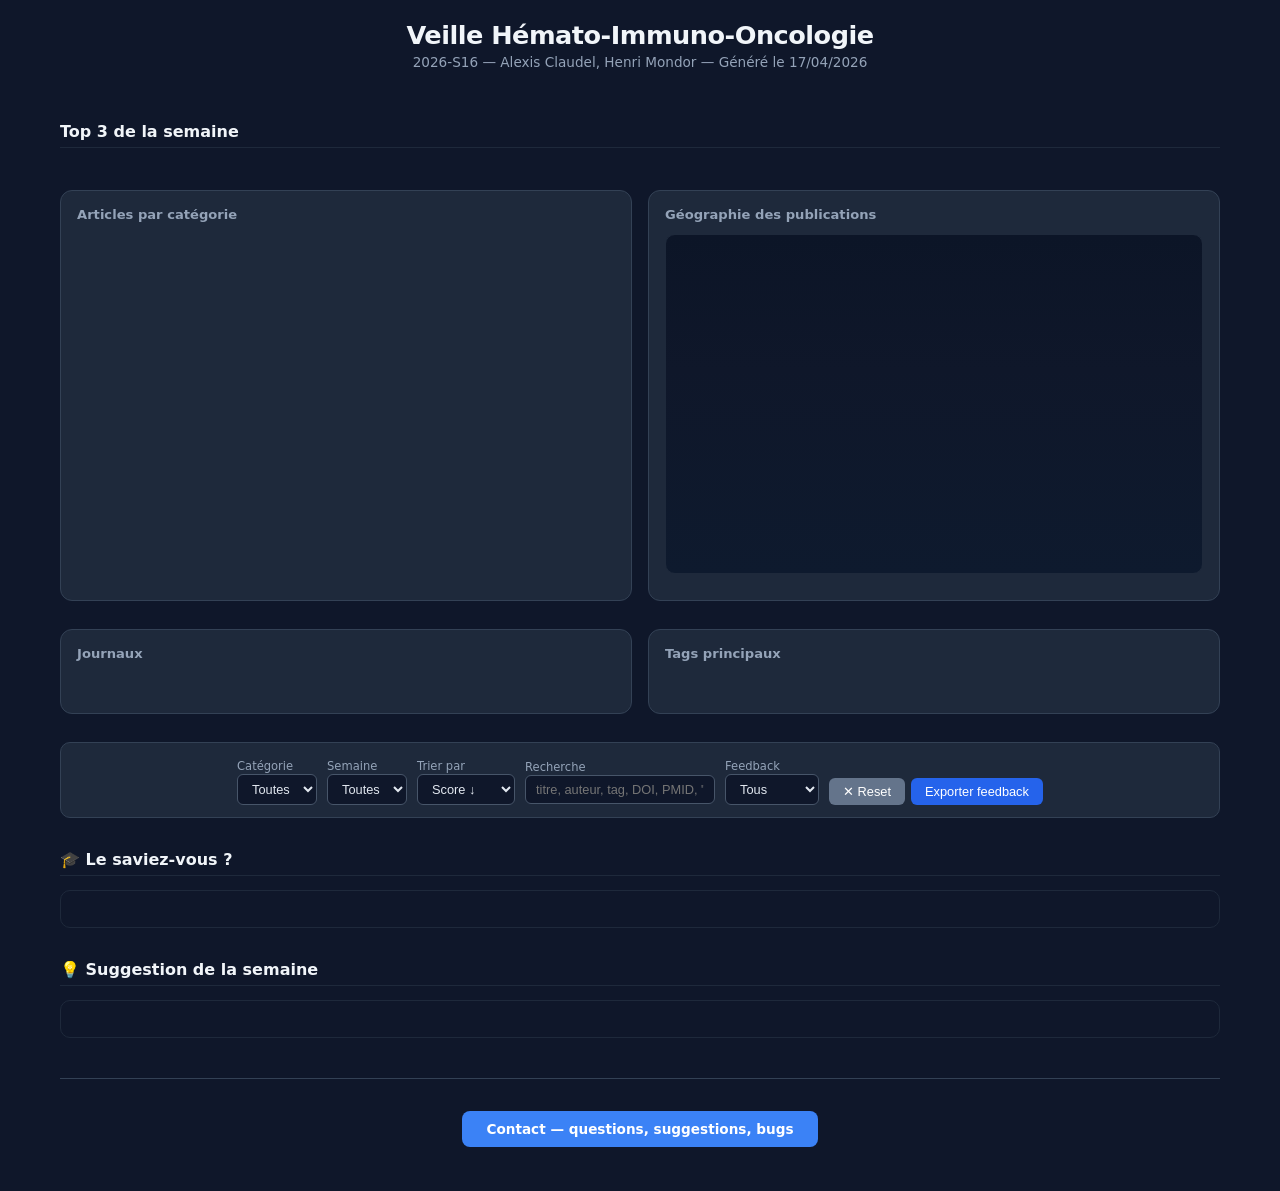
==== index.html @ fe9d9cc9 "fix: regenerate dashboard with correct <style> tags Co-Authored-By: Claude Opus 4.6 <noreply@anthrop" ====
<!DOCTYPE html>
<html lang="fr">
<head>
<meta charset="UTF-8">
<meta name="viewport" content="width=device-width, initial-scale=1.0">
<title>Dashboard Veille Hémato — 2026-S16</title>
<style>
  * { margin: 0; padding: 0; box-sizing: border-box; }
  body { background: #0f172a; color: #e2e8f0; font-family: 'Segoe UI', system-ui, -apple-system, sans-serif; padding: 20px; max-width: 1200px; margin: 0 auto; }

  .header { text-align: center; margin-bottom: 28px; }
  .header h1 { font-size: 1.6rem; color: #f1f5f9; margin-bottom: 4px; letter-spacing: -0.02em; }
  .header .sub { color: #94a3b8; font-size: 0.85rem; }

  /* KPI bar */
  .kpi-bar { display: flex; gap: 12px; justify-content: center; flex-wrap: wrap; margin-bottom: 24px; }
  .kpi { background: #1e293b; border: 1px solid #334155; border-radius: 10px; padding: 14px 20px; text-align: center; min-width: 110px; transition: transform 0.15s; }
  .kpi:hover { transform: translateY(-2px); }
  .kpi .val { font-size: 1.7rem; font-weight: 800; color: #38bdf8; }
  .kpi .label { font-size: 0.7rem; color: #94a3b8; margin-top: 2px; }

  /* Sections */
  .section { margin-bottom: 28px; }
  .section-title { font-size: 1rem; font-weight: 700; color: #f1f5f9; margin-bottom: 14px; padding-bottom: 6px; border-bottom: 1px solid #1e293b; }

  /* Top 3 podium — subgrid for cross-card row alignment */
  .top3 {
    display: grid;
    grid-template-columns: repeat(3, 1fr);
    grid-template-rows: auto repeat(4, auto);
    gap: 0 12px;
    margin-bottom: 28px;
  }
  @media (max-width: 900px) { .top3 { grid-template-columns: 1fr; grid-template-rows: auto; } }
  .top-card {
    display: grid;
    grid-row: 2 / span 4;
    grid-template-rows: subgrid;
    row-gap: 0;
    background: linear-gradient(135deg, #1e293b, #0f172a); border: 1px solid #334155; border-radius: 12px;
    padding: 16px; position: relative; overflow: hidden; transition: border-color 0.2s;
  }
  .top-card:hover { border-color: #475569; }
  .top-card .rank {
    position: absolute; top: -4px; right: 12px; font-size: 2.2rem; font-weight: 900; opacity: 0.15;
  }
  .top-card .rank-1 { color: #fbbf24; opacity: 0.3; }
  .top-card .rank-2 { color: #94a3b8; opacity: 0.25; }
  .top-card .rank-3 { color: #b45309; opacity: 0.2; }
  .top-card .tc-title { font-size: 0.85rem; font-weight: 700; color: #93c5fd; line-height: 1.3; align-self: start; }
  .top-card .tc-title a { color: inherit; text-decoration: none; }
  .top-card .tc-title a:hover { text-decoration: underline; color: #60a5fa; }
  .top-card .tc-meta { font-size: 0.72rem; color: #94a3b8; display: flex; align-items: baseline; gap: 6px; align-self: start; padding-top: 6px; }
  .top-card .tc-meta .journal { color: #a78bfa; font-style: italic; }
  .top-card .tc-tags { font-size: 0.65rem; color: #64748b; font-style: italic; align-self: start; padding-top: 4px; }
  .top-card .tc-badges { display: flex; gap: 6px; align-self: start; padding-top: 8px; }

  /* Charts row */
  .charts-row { display: grid; grid-template-columns: 1fr 1fr; gap: 16px; margin-bottom: 28px; }
  @media (max-width: 768px) { .charts-row { grid-template-columns: 1fr; } }
  .chart-box {
    background: #1e293b; border: 1px solid #334155; border-radius: 12px; padding: 16px;
  }
  .chart-box h3 { font-size: 0.82rem; color: #94a3b8; margin-bottom: 12px; font-weight: 600; }
  .bar-chart { display: flex; flex-direction: column; gap: 6px; }
  .bar-row { display: flex; align-items: center; gap: 8px; }
  .bar-label { font-size: 0.7rem; color: #cbd5e1; min-width: 130px; text-align: right; white-space: nowrap; overflow: hidden; text-overflow: ellipsis; }
  .bar-track { flex: 1; height: 22px; background: #0f172a; border-radius: 4px; position: relative; overflow: hidden; }
  .bar-fill { height: 100%; border-radius: 4px; transition: width 0.6s ease; display: flex; align-items: center; padding-left: 8px; }
  .bar-val { font-size: 0.68rem; font-weight: 700; color: white; text-shadow: 0 1px 2px rgba(0,0,0,0.5); }

  /* Bubble chart (Score vs IF) */
  .bubble-chart { position: relative; height: 220px; background: #0f172a; border-radius: 8px; overflow: hidden; }
  .bubble {
    position: absolute; border-radius: 50%; cursor: pointer; transition: transform 0.2s, opacity 0.2s;
    display: flex; align-items: center; justify-content: center;
  }
  .bubble:hover { transform: scale(1.3); z-index: 10; }
  .bubble .bubble-tip {
    display: none; position: absolute; bottom: calc(100% + 8px); left: 50%; transform: translateX(-50%);
    background: #1e293b; border: 1px solid #475569; border-radius: 6px; padding: 6px 10px;
    font-size: 0.68rem; white-space: nowrap; color: #e2e8f0; z-index: 20; pointer-events: none;
  }
  .bubble:hover .bubble-tip { display: block; }
  .axis-label { position: absolute; font-size: 0.6rem; color: #475569; }
  .axis-x { bottom: 2px; left: 50%; transform: translateX(-50%); }
  .axis-y { top: 50%; left: 4px; transform: translateY(-50%) rotate(-90deg); transform-origin: left center; }

  /* Tag cloud (word cloud style) */
  .tag-cloud { display: flex; flex-wrap: wrap; gap: 4px 10px; justify-content: center; align-items: center; padding: 12px 8px; line-height: 1.6; }
  .tag-word {
    cursor: pointer; transition: all 0.2s; font-weight: 600; opacity: 0.9;
    display: inline-block; padding: 2px 4px;
  }
  .tag-word:hover { opacity: 1; transform: scale(1.1); text-decoration: underline; text-underline-offset: 3px; }

  /* Controls */
  .controls { display: flex; gap: 10px; align-items: center; flex-wrap: wrap; margin-bottom: 16px; justify-content: center;
    background: #1e293b; border: 1px solid #334155; border-radius: 10px; padding: 12px 16px; }
  .controls select, .controls input { background: #0f172a; color: #e2e8f0; border: 1px solid #475569; border-radius: 6px; padding: 6px 10px; font-size: 0.8rem; }
  .controls select:focus, .controls input:focus { outline: none; border-color: #38bdf8; }
  .controls label { font-size: 0.72rem; color: #94a3b8; }
  .btn-export { background: #2563eb; color: white; border: none; border-radius: 6px; padding: 6px 14px; font-size: 0.8rem; cursor: pointer; transition: background 0.2s; }
  .pag-btn { background: #1e293b; color: #94a3b8; border: 1px solid #334155; border-radius: 6px; padding: 6px 12px; font-size: 0.8rem; cursor: pointer; transition: all 0.15s; }
  .pag-btn:hover:not(:disabled) { background: #334155; color: #e2e8f0; }
  .pag-btn:disabled { opacity: 0.3; cursor: default; }
  .pag-active { background: #2563eb; color: white; border-color: #2563eb; font-weight: 700; }
  .btn-export:hover { background: #1d4ed8; }

  /* Article cards */
  .articles { max-width: 900px; margin: 0 auto; }
  .card {
    background: #1e293b; border: 1px solid #334155; border-radius: 10px;
    padding: 16px; margin-bottom: 12px; transition: border-color 0.2s;
  }
  .card:hover { border-color: #475569; }
  .card-header { display: flex; justify-content: space-between; align-items: flex-start; gap: 12px; }
  .card-title { flex: 1; }
  .card-title a {
    color: #93c5fd; text-decoration: none; font-weight: 700; font-size: 0.92rem; line-height: 1.3;
    transition: color 0.2s;
  }
  .card-title a:hover { color: #60a5fa; text-decoration: underline; }
  .card-meta { font-size: 0.75rem; color: #94a3b8; margin-top: 4px; }
  .card-meta .journal { color: #a78bfa; font-style: italic; }
  .card-meta .if-badge { background: #422006; color: #fbbf24; padding: 1px 6px; border-radius: 8px; font-size: 0.65rem; font-weight: 700; }
  .card-meta .score-badge { background: #14532d; color: #4ade80; padding: 1px 6px; border-radius: 8px; font-size: 0.65rem; font-weight: 700; }
  .card-badges { display: flex; gap: 6px; flex-wrap: wrap; margin-top: 6px; }
  .badge { padding: 2px 8px; border-radius: 8px; font-size: 0.65rem; font-weight: 600; }
  .badge-cat { background: #1e1b4b; color: #c4b5fd; }
  .badge-tag { background: #172554; color: #93c5fd; }
  .badge-preprint { background: #713f12; color: #fcd34d; }
  .badge-fr { background: #14532d; color: #86efac; }

  /* Collapsible resume */
  .card-resume-toggle {
    font-size: 0.72rem; color: #64748b; cursor: pointer; margin-top: 8px;
    user-select: none; transition: color 0.2s;
  }
  .card-resume-toggle:hover { color: #94a3b8; }
  .card-resume {
    font-size: 0.82rem; color: #cbd5e1; line-height: 1.5; margin-top: 8px;
    max-height: 0; overflow: hidden; transition: max-height 0.3s ease;
  }
  .card-resume.open { max-height: 500px; }
  .card-critique {
    font-size: 0.78rem; color: #a78bfa; line-height: 1.4; margin-top: 6px;
    padding: 8px 12px; background: #1a1040; border-left: 3px solid #7c3aed;
    border-radius: 0 6px 6px 0; max-height: 0; overflow: hidden; transition: max-height 0.3s ease;
  }
  .card-critique.open { max-height: 500px; }

  /* Score detail bars */
  .score-detail { display: flex; gap: 3px; align-items: center; margin-top: 6px; }
  .sd-item { display: flex; align-items: center; gap: 2px; }
  .sd-label { font-size: 0.55rem; color: #64748b; min-width: 18px; text-align: right; }
  .sd-track { width: 40px; height: 5px; background: #0f172a; border-radius: 2px; overflow: hidden; }
  .sd-fill { height: 100%; border-radius: 2px; transition: width 0.4s; }

  /* Key author highlight */
  /* key-author styles removed */

  /* Hide feedback on public version */
  body.public-mode .feedback,
  body.public-mode .fb-filter-group,
  body.public-mode .btn-export-fb { display: none !important; }

  /* Feedback buttons */
  .feedback { display: flex; gap: 6px; margin-top: 10px; }
  .fb-btn {
    border: 1px solid #475569; background: transparent; color: #94a3b8; border-radius: 6px;
    padding: 4px 12px; font-size: 0.72rem; cursor: pointer; transition: all 0.2s;
  }
  .fb-btn:hover { border-color: #64748b; color: #e2e8f0; }
  .fb-btn.active-utile { background: #14532d; border-color: #22c55e; color: #86efac; }
  .fb-btn.active-bof { background: #422006; border-color: #f59e0b; color: #fcd34d; }
  .fb-btn.active-ignore { background: #450a0a; border-color: #ef4444; color: #fca5a5; }
  .fb-btn.related-btn { background: #172554; border-color: #1e40af; color: #93c5fd; text-decoration: none; }
  .fb-btn.related-btn:hover { background: #1e3a5f; border-color: #3b82f6; color: #bfdbfe; }

  .ka-alert { background: linear-gradient(90deg, #1a0e2e 0%, #172554 100%); border: 1px solid #7c3aed; border-radius: 10px; padding: 12px 18px; margin-bottom: 16px; }
  .ka-alert-title { font-size: 0.8rem; font-weight: 700; color: #a78bfa; margin-bottom: 6px; }
  .ka-alert-item { font-size: 0.78rem; color: #e2e8f0; padding: 3px 0; line-height: 1.5; }
  .ka-alert-item a { color: #93c5fd; text-decoration: none; }
  .ka-alert-item a:hover { text-decoration: underline; }

  .signal-pill { font-size: 0.78rem; padding: 5px 12px; border-radius: 8px; background: #0f172a; border: 1px solid #334155; color: #cbd5e1; display: inline-flex; align-items: center; gap: 4px; }
  .signal-pill b { color: #f1f5f9; }

  /* Conferences */
  .conf-card {
    background: #1e293b; border: 1px solid #334155; border-radius: 10px; padding: 14px 18px;
    min-width: 200px; flex: 1 1 calc(25% - 10px); transition: border-color 0.2s;
  }
  .conf-card:hover { border-color: #475569; }
  .conf-card .conf-name { font-size: 0.85rem; font-weight: 700; color: #f1f5f9; }
  .conf-card .conf-name a { color: inherit; text-decoration: none; }
  .conf-card .conf-name a:hover { text-decoration: underline; color: #93c5fd; }
  .conf-card .conf-detail { font-size: 0.7rem; color: #94a3b8; margin-top: 4px; }
  .conf-card .conf-deadline { font-size: 0.7rem; font-weight: 600; padding: 2px 8px; border-radius: 6px; display: inline-block; white-space: nowrap; align-self: center; justify-self: end; }
  .conf-deadline-past { background: #450a0a; color: #fca5a5; }
  .conf-deadline-soon { background: #422006; color: #fcd34d; }
  .conf-deadline-ok { background: #14532d; color: #86efac; }
  .conf-deadline-unknown { background: #1e293b; color: #64748b; border: 1px solid #334155; }
  .conf-card { display: grid; grid-template-columns: 1fr auto; align-items: center; gap: 4px 12px; }
  .conf-card .conf-info { grid-column: 1; }
  .conf-card .conf-deadline { grid-column: 2; grid-row: 1 / 3; }

  /* Hors champ cards */
  .hc-grid { display: grid; grid-template-columns: repeat(3, 1fr); grid-template-rows: repeat(6, auto); gap: 0 12px; }
  .hc-card {
    background: linear-gradient(135deg, #1a1a2e 0%, #16213e 100%); border: 1px solid #2d4059;
    border-left: 3px solid #e94560; border-radius: 10px; padding: 14px 16px; transition: border-color 0.2s;
    display: grid; grid-row: 1 / span 6; grid-template-rows: subgrid; row-gap: 6px;
  }
  .hc-card:hover { border-color: #e94560; }
  .hc-card .hc-field { font-size: 0.6rem; color: #e94560; font-weight: 700; text-transform: uppercase; letter-spacing: 0.08em; margin-bottom: 4px; }
  .hc-card .hc-title { font-size: 0.85rem; font-weight: 700; color: #93c5fd; line-height: 1.3; margin-bottom: 6px; }
  .hc-card .hc-title a { color: inherit; text-decoration: none; }
  .hc-card .hc-title a:hover { text-decoration: underline; color: #60a5fa; }
  .hc-card .hc-meta { font-size: 0.72rem; color: #94a3b8; margin-bottom: 8px; }
  .hc-card .hc-meta .journal { color: #a78bfa; font-style: italic; }
  .hc-card .hc-bridge { font-size: 0.78rem; color: #5eead4; line-height: 1.4; padding: 8px 10px; background: rgba(94,234,212,0.08); border-radius: 6px; }
  .hc-card .hc-ref-hm { font-size: 0.78rem; color: #f59e0b; line-height: 1.4; padding: 8px 10px; background: rgba(245,158,11,0.08); border-radius: 6px; min-height: 0; }
  .hc-card .hc-ref-hm:empty { padding: 0; background: none; }
  .hc-card > .feedback { align-self: end; padding-top: 8px; display: flex; gap: 6px; justify-content: flex-end; }

  /* Directions de recherche */
  .dir-grid { display: grid; grid-template-columns: repeat(3, 1fr); gap: 12px; align-items: stretch; }
  .dir-card {
    background: linear-gradient(135deg, #0c1222 0%, #1a0e2e 100%); border: 1px solid #3b1f7a;
    border-radius: 10px; padding: 16px; transition: border-color 0.2s;
    display: flex; flex-direction: column; gap: 6px;
  }
  .dir-card:hover { border-color: #7c3aed; }
  .dir-card .dir-label { font-size: 0.6rem; color: #a78bfa; font-weight: 700; text-transform: uppercase; letter-spacing: 0.08em; }
  .dir-card .dir-title { font-size: 0.9rem; font-weight: 700; color: #e2e8f0; line-height: 1.3; }
  .dir-card .dir-body { font-size: 0.78rem; color: #cbd5e1; line-height: 1.5; }
  .dir-card .dir-refs { font-size: 0.68rem; color: #64748b; font-style: italic; }
  .dir-card > .feedback { padding-top: 8px; }

  /* Essais cliniques */
  .trials-table { width: 100%; border-collapse: collapse; font-size: 0.78rem; }
  .trials-table th { background: #1e293b; color: #93c5fd; padding: 8px 6px; text-align: left; font-size: 0.7rem; text-transform: uppercase; letter-spacing: 0.05em; border-bottom: 2px solid #334155; }
  .trials-table td { padding: 7px 6px; border-bottom: 1px solid #1e293b; color: #cbd5e1; vertical-align: top; }
  .trials-table tr:hover { background: #1e293b; }
  .trials-table .trial-title { font-weight: 600; color: #e2e8f0; max-width: 320px; }
  .trials-table .trial-title .trial-resume { font-weight: 400; font-size: 0.72rem; color: #94a3b8; margin-top: 3px; line-height: 1.4; max-height: 2.8em; overflow: hidden; transition: max-height 0.3s ease; }
  .trials-table .ctdna-badge { background: #065f46; color: #6ee7b7; font-size: 0.65rem; padding: 2px 6px; border-radius: 4px; font-weight: 600; }
  .trials-table .fr-badge { background: #1e3a5f; color: #93c5fd; font-size: 0.65rem; padding: 2px 6px; border-radius: 4px; }
  .trials-filter-btn { font-size: 0.72rem; padding: 3px 10px; border-radius: 6px; border: 1px solid #334155; background: #0f172a; color: #94a3b8; cursor: pointer; transition: all 0.15s; }
  .trials-filter-btn:hover, .trials-filter-btn.active { background: #1e3a5f; color: #93c5fd; border-color: #3b82f6; }

  .count-bar { text-align: center; font-size: 0.75rem; color: #64748b; margin-bottom: 10px; }
  .no-results { text-align: center; color: #64748b; padding: 40px; font-style: italic; }

  /* Journal bars */
  .journal-row { display: flex; align-items: center; gap: 8px; padding: 4px 0; cursor: pointer; transition: background 0.15s; border-radius: 4px; }
  .journal-row:hover { background: #1e293b; }
  .journal-name { font-size: 0.75rem; color: #e2e8f0; width: 220px; min-width: 220px; white-space: nowrap; overflow: hidden; text-overflow: ellipsis; text-align: right; padding-right: 8px; }
  .journal-bar-wrap { flex: 1; height: 20px; background: #1e293b; border-radius: 4px; overflow: hidden; position: relative; }
  .journal-bar-fill { height: 100%; border-radius: 4px; display: flex; align-items: center; padding-left: 8px; font-size: 0.65rem; font-weight: 600; color: #fff; min-width: 22px; }
  .journal-if { font-size: 0.7rem; color: #94a3b8; width: 100px; min-width: 100px; white-space: nowrap; display: flex; align-items: center; justify-content: flex-end; font-variant-numeric: tabular-nums; }
  .journal-if .if-int { display: inline-block; width: 26px; text-align: right; color: #e2e8f0; font-weight: 700; font-variant-numeric: tabular-nums; }
  .journal-if .if-dot { display: inline-block; width: 5px; text-align: center; color: #e2e8f0; font-weight: 700; }
  .journal-if .if-dec { display: inline-block; width: 10px; text-align: left; color: #e2e8f0; font-weight: 700; font-variant-numeric: tabular-nums; }
  .journal-if .if-label { display: inline-block; width: 18px; text-align: right; margin-left: 4px; color: #94a3b8; font-weight: 400; }

  /* Geo map */
  .geo-map { position: relative; width: 100%; height: 340px; background: linear-gradient(180deg, #0c1527 0%, #0f172a 40%, #0e1a2e 100%); border-radius: 10px; overflow: hidden; border: 1px solid #1e293b; }
  .geo-dot {
    position: absolute; border-radius: 50%; cursor: pointer; transition: transform 0.25s ease, box-shadow 0.25s;
    display: flex; align-items: center; justify-content: center;
    border: 1.5px solid rgba(255,255,255,0.15);
  }
  .geo-dot:hover { transform: scale(1.15); z-index: 10; border-color: rgba(255,255,255,0.5); }
  .geo-dot .geo-tip {
    display: none; position: absolute; bottom: calc(100% + 8px); left: 50%; transform: translateX(-50%);
    background: #1e293b; border: 1px solid #475569; border-radius: 8px; padding: 6px 12px;
    font-size: 0.7rem; white-space: nowrap; color: #e2e8f0; z-index: 20; pointer-events: none;
    box-shadow: 0 4px 12px rgba(0,0,0,0.4);
  }
  .geo-dot:hover .geo-tip { display: block; }
  .geo-legend { display: flex; flex-wrap: wrap; gap: 6px; margin-top: 10px; justify-content: center; }
  .geo-legend-item { font-size: 0.68rem; color: #94a3b8; display: flex; align-items: center; gap: 4px; background: #1e293b; padding: 3px 10px; border-radius: 10px; cursor: pointer; transition: background 0.15s; }
  .geo-legend-item:hover { background: #334155; }
  .geo-legend-dot { width: 9px; height: 9px; border-radius: 50%; }

  /* === Responsive === */
  @media (max-width: 1024px) {
    body { padding: 12px; }
    .charts-row { grid-template-columns: 1fr; }
    .top3 { grid-template-columns: 1fr 1fr; }
    .hc-grid { grid-template-columns: 1fr; grid-template-rows: auto; gap: 12px; }
    .hc-card { grid-row: auto; grid-template-rows: auto; display: flex; flex-direction: column; }
    .dir-grid { grid-template-columns: 1fr; }
    .dir-card { flex: none; }
  }
  @media (max-width: 768px) {
    body { padding: 8px; max-width: 100%; }
    .header h1 { font-size: 1.2rem; }
    .kpi-bar { gap: 8px; }
    .kpi { padding: 10px 14px; min-width: 70px; }
    .kpi .val { font-size: 1.3rem; }
    .top3 { grid-template-columns: 1fr; }
    .charts-row { grid-template-columns: 1fr; gap: 10px; }
    .geo-map { height: 220px; }
    .controls { flex-direction: column; align-items: stretch; gap: 8px; padding: 10px; }
    .controls select, .controls input { width: 100%; }
    .journal-name { width: 120px; min-width: 120px; font-size: 0.65rem; }
    .card { padding: 12px; }
    .card-title a { font-size: 0.82rem; }
    .card-meta { font-size: 0.68rem; }
    .conf-card { flex: 1 1 100%; }
    .trials-table { font-size: 0.68rem; display: block; overflow-x: auto; }
    .ka-alert { padding: 10px 12px; }
    .ka-alert-item { flex-direction: column; gap: 4px; }
    .ka-alert-item span:last-child { display: none; }
    .bar-label { min-width: 80px; font-size: 0.6rem; }
  }
  @media (max-width: 480px) {
    .header h1 { font-size: 1rem; }
    .kpi { padding: 8px 10px; min-width: 60px; }
    .kpi .val { font-size: 1.1rem; }
    .kpi .label { font-size: 0.6rem; }
    .geo-map { height: 180px; }
    .geo-dot { border-width: 1px !important; }
    .geo-dot .geo-tip { font-size: 0.6rem; }
    .geo-legend { gap: 4px; }
    .geo-legend-item { font-size: 0.6rem; padding: 2px 6px; }
    .controls { padding: 8px; }
    .tag-cloud { gap: 3px 6px; }
    .tag-word { font-size: 85% !important; }
    .pag-btn { padding: 4px 8px; font-size: 0.7rem; }
    .feedback { flex-wrap: wrap; }
    .fb-btn { font-size: 0.65rem; padding: 3px 8px; }
    .journal-name { width: 90px; min-width: 90px; }
  }

</style>
</head>
<body>

<div class="header">
  <h1>Veille Hémato-Immuno-Oncologie</h1>
  <div class="sub">2026-S16 — Alexis Claudel, Henri Mondor — Généré le 17/04/2026</div>
</div>

<div id="deadlineBanner" style="display:none;background:#92400e;border:1px solid #f59e0b;border-radius:8px;padding:10px 16px;margin-bottom:12px;color:#fde68a;font-size:0.85rem;"></div>

<div id="kaAlert" style="display:none;"></div>

<div class="kpi-bar" id="kpiBar"></div>

<!-- Top 3 -->
<div class="section">
  <div class="section-title">Top 3 de la semaine</div>
  <div class="top3" id="top3"></div>
</div>

<!-- Charts -->
<div class="charts-row">
  <div class="chart-box">
    <h3>Articles par catégorie</h3>
    <div class="bar-chart" id="chartCat"></div>
  </div>
  <div class="chart-box">
    <h3>Géographie des publications</h3>
    <div class="geo-map" id="geoMap"></div>
    <div class="geo-legend" id="geoLegend"></div>
  </div>
</div>

<div class="charts-row">
  <div class="chart-box">
    <h3>Journaux</h3>
    <div id="journalList"></div>
  </div>
  <div class="chart-box">
    <h3>Tags principaux</h3>
    <div class="tag-cloud" id="tagCloud"></div>
  </div>
</div>

<!-- Tendances -->
<div class="section" id="trendsSection" style="display:none;">
  <div class="section-title">Tendances &amp; Signaux</div>
  <div id="trendSignals" style="margin-bottom:14px;"></div>
  <div class="charts-row">
    <div class="chart-box">
      <h3>Volume &amp; catégories par semaine</h3>
      <div id="trendStacked"></div>
    </div>
    <div class="chart-box">
      <h3>Score moyen par semaine</h3>
      <div class="bar-chart" id="trendScores"></div>
    </div>
  </div>
</div>

<!-- Conférences -->
<div class="section" id="confSection" style="display:none;">
  <div class="section-title">Conférences à venir</div>
  <div style="display:flex;gap:10px;flex-wrap:wrap;width:100%;" id="confList"></div>
</div>

<!-- Essais cliniques -->
<div class="section" id="trialsSection" style="display:none;">
  <div class="section-title">Essais cliniques — Lymphomes</div>
  <div style="margin-bottom:8px;display:flex;gap:8px;flex-wrap:wrap;" id="trialsFilters"></div>
  <div id="trialsSummary" style="font-size:13px;color:#666;margin-bottom:10px;"></div>
  <table class="trials-table" id="trialsTable">
    <thead>
      <tr>
        <th>NCT</th><th>Étude</th><th>Phase</th><th>Sous-type</th><th>Titre</th>
        <th>Sponsor</th><th>N</th><th>Dates</th><th>France</th><th>LYSA</th><th>ctDNA</th>
      </tr>
    </thead>
    <tbody id="trialsBody"></tbody>
  </table>
</div>

<!-- Hors champ -->
<div class="section" id="hcSection" style="display:none;">
  <div class="section-title">Inspirations hors champ</div>
  <div class="hc-grid" id="hcList"></div>
</div>

<!-- Directions de recherche -->
<div class="section" id="dirSection" style="display:none;">
  <div class="section-title">Pistes de recherche</div>
  <div class="dir-grid" id="dirList"></div>
</div>

<!-- Controls & filters -->
<div class="controls">
  <div>
    <label>Catégorie</label><br>
    <select id="filterCat">
      <option value="">Toutes</option>
    </select>
  </div>
  <div>
    <label>Semaine</label><br>
    <select id="filterSem">
      <option value="">Toutes</option>
    </select>
  </div>
  <div>
    <label>Trier par</label><br>
    <select id="sortBy">
      <option value="score">Score ↓</option>
      <option value="if">IF ↓</option>
      <option value="date">Date ↓</option>
      <option value="cat">Catégorie</option>
      <option value="journal">Journal</option>
    </select>
  </div>
  <div>
    <label>Recherche</label><br>
    <input type="text" id="searchBox" placeholder='titre, auteur, tag, DOI, PMID, "phrase exacte"...'>
  </div>
  <div class="fb-filter-group">
    <label>Feedback</label><br>
    <select id="filterFb">
      <option value="">Tous</option>
      <option value="utile">Utile</option>
      <option value="bof">Bof</option>
      <option value="ignore">Ignoré</option>
      <option value="none">Non noté</option>
    </select>
  </div>
  <div style="align-self: flex-end; display: flex; gap: 6px; flex-wrap: wrap;">
    <button class="btn-export" onclick="resetAllFilters()" title="Réinitialiser tous les filtres" style="background:#64748b;">✕ Reset</button>
    <button class="btn-export btn-export-fb" onclick="exportFeedback()">Exporter feedback</button>
  </div>
</div>

<div class="count-bar" id="countBar"></div>
<div class="articles" id="articlesList"></div>
<div id="pagination"></div>

<!-- Le saviez-vous ? -->
<div class="section" style="margin-top:32px;">
  <div class="section-title">🎓 Le saviez-vous ?</div>
  <div id="didYouKnow" style="background:#0f172a;border:1px solid #1e293b;border-radius:10px;padding:18px 22px;margin-top:10px;"></div>
</div>

<!-- Suggestion de la semaine -->
<div class="section" style="margin-top:32px;">
  <div class="section-title">💡 Suggestion de la semaine</div>
  <div id="weeklySuggestion" style="background:#0f172a;border:1px solid #1e293b;border-radius:10px;padding:18px 22px;margin-top:10px;"></div>
</div>

<script>
<script>
const DATA = [
  {
    "semaine": "2026-S13",
    "titre": "Phased Variant-Supported Circulating Tumor DNA as a Prognostic Biomarker After First-Line Treatment in Large B-Cell Lymphoma: Findings From the DIRECT Study",
    "auteur": "Krupka",
    "senior": "Hodson",
    "journal": "Journal of Clinical Oncology",
    "doi": "10.1200/JCO-25-01587",
    "doi_url": "https://doi.org/10.1200/JCO-25-01587",
    "categorie": "ctDNA — Lymphomes",
    "tags": "ctDNA-pronostique, MRD-lymphome, PhasED-Seq, biomarqueur-réponse",
    "resume": "Étude DIRECT : cohorte prospective multicentrique de 188 patients avec lymphome B agressif dont 152 LBCL, évaluant le ctDNA par variants phasés (PhasED-Seq) après traitement de 1ère ligne. Le profil génomique par ctDNA préthérapeutique était équivalent ou supérieur à la biopsie tissulaire dans 74,5% des cas. La fraction tumorale ctDNA pré-traitement identifiait les patients à haut risque mieux que les scores cliniques existants. La 2-year time-to-progression était de 42% vs 95% (PV-MRD détectable vs indétectable en EOT, p<0,001). Les patients atteignant une clearance ctDNA EOT avaient un taux de progression à 2 ans inférieur à 5%, redéfinissant la notion de rémission en LBCL.",
    "metadata": "OK",
    "preprint": "Publié",
    "affFR": "Non",
    "if_val": 45.3,
    "score": 9,
    "date_pub": "2026-02-10",
    "pmid": "41428995",
    "critique": "Validation prospective robuste de PhasED-Seq dans un contexte real-world multicentrique britannique, avec suivi aveugle des prélèvements. Force principale : la démonstration que le ctDNA surpasse le TEP-EOT pour la stratification pronostique, avec données génomiques complètes sur la majorité des patients. Limites : hétérogénéité des régimes de traitement first-line inclus, absence de bras interventionnel randomisé ctDNA-guidé, et sélection nécessitant un prélèvement tumoral baseline. Ces résultats positionnent le DIRECT Study comme la référence prospective pour le ctDNA-MRD en LBCL, justifiant un essai clinique adaptatif.",
    "pays": "GB",
    "citations": 3
  },
  {
    "semaine": "2026-S13",
    "titre": "Prospective Validation of Circulating Tumor DNA Measurable Residual Disease After First-Line Therapy in Large B-Cell Lymphoma",
    "auteur": "Wang",
    "senior": "Chamuleau",
    "journal": "Journal of Clinical Oncology",
    "doi": "10.1200/JCO-25-01712",
    "doi_url": "https://doi.org/10.1200/JCO-25-01712",
    "categorie": "ctDNA — Lymphomes",
    "tags": "ctDNA-pronostique, MRD-lymphome, PhasED-Seq, LBCL-traitement",
    "resume": "Étude prospective HOVON-902 avec n=134 patients LBCL évaluables traités en 1ère ligne en vie réelle (cohorte uniforme). La MRD par PhasED-Seq EOT présentait une valeur pronostique indépendante complémentaire au TEP-EOT, supérieure à l'IPI basal. SSP à 3 ans de 17% (MRD+) vs 85% (MRD-) (p<0,001). Le ctDNA-MRD identifiait les patients à haut risque au sein des sous-groupes TEP-positifs ET TEP-négatifs, permettant de stratifier 2 populations pronostiquement distinctes là où le TEP conventionnel est insuffisant. Premier essai prospectif validant rigoureusement le ctDNA-MRD dans une cohorte real-world uniformément traitée aux Pays-Bas.",
    "metadata": "OK",
    "preprint": "Publié",
    "affFR": "Non",
    "if_val": 45.3,
    "score": 9,
    "date_pub": "2026-02-10",
    "pmid": "41385760",
    "critique": "Points forts méthodologiques : design prospectif real-world, traitement uniforme permettant une comparaison interne sans biais thérapeutique majeur, et validation indépendante de l'outil PhasED-Seq dans un contexte européen distinct du groupe de développement américain. Limites : cohorte nécessitant un matériel biopsique initial disponible (biais de sélection), cutoff MRD non défini pour décision clinique prospective, et la population HOVON est principalement hollandaise (generalisabilité à d'autres ethnies à confirmer). Ces résultats devront s'intégrer dans un essai interventionnel randomisé MRD-guidé.",
    "pays": "NL",
    "citations": 2
  },
  {
    "semaine": "2026-S13",
    "titre": "ctDNA monitoring using tumor-informed copy number analysis",
    "auteur": "Zhou",
    "senior": "Rosenfeld",
    "journal": "EMBO Molecular Medicine",
    "doi": "10.1038/s44321-026-00399-4",
    "doi_url": "https://doi.org/10.1038/s44321-026-00399-4",
    "categorie": "ctDNA — Méthodo",
    "tags": "ctDNA-monitoring, WGS-plasma, ctDNA-diagnostique, NGS-panel",
    "resume": "Développement d'informCNA, méthode bioinformatique de détection ctDNA par analyse tumor-informed des altérations du nombre de copies (CNA) via séquençage WGS peu profond (sWGS) du plasma. La méthode exploite un échantillon tumoral ou plasmatique pré-traitement à haute fraction tumorale comme référence pour détecter le ctDNA en suivi, atteignant une sensibilité de 0,2% de fraction tumorale. Validée sur 177 prélèvements sériels de 18 patientes avec cancer de l'ovaire, informCNA identifie la rechute en médiane 3,7 mois avant le marqueur standard CA-125. La méthode est agnostique aux mutations et applicable à de multiples types tumoraux via sWGS peu profond, sans nécessiter de panel ciblé coûteux.",
    "metadata": "OK",
    "preprint": "Publié",
    "affFR": "Non",
    "if_val": 11.9,
    "score": 6,
    "date_pub": "2026-03-01",
    "pmid": "",
    "critique": "Approche méthodologique innovante résolvant la limite clé des méthodes tumor-naïves en combinant les informations CNA tumor-informed avec le sWGS à bas coût. La sensibilité à 0,2% et l'avance de 3,7 mois sur CA-125 sont cliniquement pertinentes. Limites majeures : validée uniquement dans l'ovaire (cohorte modeste n=18) et dans un cancer à forte instabilité chromosomique — l'applicabilité aux lymphomes (CNA moins fréquentes qu'en carcinomes solides) reste à évaluer. L'absence de comparaison à des méthodes mutation-based limite l'estimation de la valeur ajoutée pour des cancers à mutation drivante connue. Très prometteuse pour le monitoring post-CAR-T en LBCL.",
    "pays": "GB",
    "citations": 0
  },
  {
    "semaine": "2026-S13",
    "titre": "Axes of biological variation in diffuse large B cell lymphoma",
    "auteur": "Wang",
    "senior": "Staudt",
    "journal": "Cancer Cell",
    "doi": "10.1016/j.ccell.2025.12.015",
    "doi_url": "https://doi.org/10.1016/j.ccell.2025.12.015",
    "categorie": "Lymphomes",
    "tags": "DLBCL, single-cell, spatial-transcriptomics, Microenvironnement",
    "resume": "Analyse monocellulaire (scRNA-seq + scATAC-seq) de 103 biopsies de DLBCL (NCI/NIH) pour cartographier la variation biologique intra- et inter-tumorale. Identification des cellules B malignes par profils d'aneuploïdie sans marqueur de surface. La plupart des biopsies présentaient des sous-clones génétiques distincts définis par des thèmes biologiques (état de différentiation B, prolifération cellulaire, croissance). Découverte principale : l'amplification de REL bloque la différentiation terminale en cellules B mémoires. Les signatures génétiques et thèmes biologiques variaient indépendamment, possédaient des réseaux de facteurs de transcription distinctifs (accessible par scATAC), et étaient associés indépendamment à la survie post-chimiothérapie.",
    "metadata": "OK",
    "preprint": "Publié",
    "affFR": "Non",
    "if_val": 38.5,
    "score": 9,
    "date_pub": "2026-03-09",
    "pmid": "41544629",
    "critique": "Ressource atlas majeure avec 103 biopsies et approche multimodale scRNA+scATAC unique dans le domaine DLBCL. La découverte de REL comme mécanisme de blocage de différentiation ouvre une nouvelle voie thérapeutique. Points forts : identification non biaisée des clones malins par aneuploïdie, et dissection indépendante des axes génétiques vs biologiques. Limites : design rétrospectif sans patients traités par immunothérapies modernes (Pola-R-CHOP, CAR-T, bispécifiques), taille d'effet des associations cliniques non toujours quantifiée, et les résultats de survie devront être prospectivement validés dans des cohortes contemporaines.",
    "pays": "US",
    "citations": 1
  },
  {
    "semaine": "2026-S13",
    "titre": "2026 Update on the Management of Diffuse Large B-Cell Lymphoma",
    "auteur": "Chong",
    "senior": "Barta",
    "journal": "American Journal of Hematology",
    "doi": "10.1002/ajh.70229",
    "doi_url": "https://doi.org/10.1002/ajh.70229",
    "categorie": "Lymphomes",
    "tags": "DLBCL, LBCL-traitement, guidelines-update, bispécifiques",
    "resume": "Mise à jour 2026 des algorithmes de traitement du DLBCL par le groupe de Penn-Abramson Cancer Center. Pola-R-CHOP et R-CHOP restent le backbone de 1ère ligne chez les patients en forme. Consolidation de la place des anticorps bispécifiques (glofitamab, odronextamab, mosunetuzumab) en 2ème-3ème ligne avec données de survie matures (STARGLO : SG médiane 25,5 mois glofitamab-GemOx vs 12,5 mois rituximab-GemOx). CAR-T en 2ème ligne confirmé pour patients éligibles. Intégration des outils de stratification (IPI, ctDNA-MRD, TEP-interim) et des biomarqueurs moléculaires (COO, mutations génomiques) pour décisions thérapeutiques personnalisées.",
    "metadata": "OK",
    "preprint": "Publié",
    "affFR": "Non",
    "if_val": 13.0,
    "score": 5,
    "date_pub": "2026-03-15",
    "pmid": "",
    "critique": "Revue de référence pratique synthétisant l'état de l'art 2026 pour la gestion du DLBCL, avec accès rapide aux algorithmes décisionnels. Limites inhérentes au format review/guidelines : absence de données originales, délai entre soumission et publication. Le positionnement du ctDNA-MRD reste prudent (non encore intégré comme critère décisionnel standard), ce qui reflète fidèlement la réalité réglementaire actuelle en attente d'essais interventionnels. Outil utile en pratique clinique quotidienne.",
    "pays": "US",
    "citations": 0
  },
  {
    "semaine": "2026-S13",
    "titre": "Multicenter real-life evaluation of the Post-CAR prognostic index for patients with large B-cell lymphoma after CAR-T failure",
    "auteur": "Farina",
    "senior": "Zaja",
    "journal": "Journal of Hematology & Oncology",
    "doi": "10.1186/s13045-025-01771-6",
    "doi_url": "https://doi.org/10.1186/s13045-025-01771-6",
    "categorie": "Immuno + ctDNA/Lymphome",
    "tags": "CAR-T, LBCL-traitement, bispécifiques, essai-clinique",
    "resume": "Étude rétrospective multicentrique de 125 patients LBCL en rechute/réfractaire après axi-cel ou tisa-cel dans 16 centres italiens (réseau FIL, 2019-2023). Validation du Post-CAR Prognostic Index (PC-PI) combinant 5 variables cliniques (ECOG >0, Hb <10 g/dL, LDH ≥2×LSN, >1 site extra-nodal, délai rechute <4 mois). SG médiane globale = 4,9 mois (OS 6-12 mois : 44,9%/28,5%). Stratification PC-PI : SG médiane 1,8 mois (haut risque) vs non atteinte (faible risque, p<0,0001). Le traitement actif post-progression améliore significativement la survie (SG 7,3 vs 0,7 mois, p<0,0001). Les anticorps bispécifiques confèrent le meilleur pronostic post-CAR-T (HR 0,44, p=0,02).",
    "metadata": "OK",
    "preprint": "Publié",
    "affFR": "Non",
    "if_val": 28.5,
    "score": 7,
    "date_pub": "2026-01-08",
    "pmid": "41508112",
    "critique": "Design rétrospectif multicentrique solide avec effectif suffisant pour validation externe du PC-PI dans une vraie population italienne. La démonstration de l'avantage des bispécifiques post-CAR-T (HR 0,44) est cliniquement majeure et actionnable. Limites : rétrospectif avec biais de sélection (patients traités actifs vs palliatifs), hétérogénéité des bispécifiques utilisés (différents anti-CD20×CD3), absence de données ctDNA ou biomarqueurs immunologiques qui pourraient affiner la stratification. La confirmation dans un essai randomisé comparant bispécifiques vs autres thérapies post-CAR-T selon PC-PI reste nécessaire.",
    "pays": "IT",
    "citations": 0
  },
  {
    "semaine": "2026-S13",
    "titre": "TET2 loss promotes premalignant survival and clonal selection in MYC-driven B cell lymphoma",
    "auteur": "Spoeck",
    "senior": "Labi",
    "journal": "bioRxiv",
    "doi": "10.64898/2026.03.20.712678",
    "doi_url": "https://doi.org/10.64898/2026.03.20.712678",
    "categorie": "Preprint",
    "tags": "DLBCL, résistance-thérapeutique, Microenvironnement, MRD-lymphome",
    "resume": "Preprint (bioRxiv, mars 2026) utilisant un modèle murin de lymphome B MYC-driven pour explorer le rôle de TET2 (déméthylase ADN fréquemment inactivée dans les hémopathies malignes). La perte de Tet2 augmente la pénétrance du lymphome et oriente vers un immunophénotype IgM. TET2 exerce ses effets principalement avant l'établissement du lymphome : la déficience en Tet2 expand un sous-ensemble prémalin IgM B avec sensibilité réduite à l'apoptose (BCL2highBIMhigh), meilleure survie clonale in vitro, et skewing clonal. Modèle proposé : la perte de TET2 favorise la sélection de cellules prémalignes sous stress apoptotique.",
    "metadata": "OK",
    "preprint": "Preprint",
    "affFR": "Non",
    "if_val": 0,
    "score": 5,
    "date_pub": "2026-03-21",
    "pmid": "",
    "critique": "Étude mécanistique élégante apportant un modèle conceptuel pour l'initiation du lymphome B par coopération TET2-MYC. La démonstration d'un effet prémalin (avant l'établissement du lymphome) est un angle original. Limites : modèle murin dont la transposabilité au DLBCL humain n'est pas démontrée, absence de données cliniques humaines corrélatives, et la question de la détection de cellules IgM prémalignes TET2-déficientes par ctDNA reste ouverte.",
    "pays": "AT",
    "citations": 0
  },
  {
    "semaine": "2026-S13",
    "titre": "Liquid biopsy for the diagnosis of EBV-positive Burkitt's lymphoma in endemic areas",
    "auteur": "Chamba",
    "senior": "Schuh",
    "journal": "Nature Medicine",
    "doi": "10.1038/s41591-026-04291-z",
    "doi_url": "https://doi.org/10.1038/s41591-026-04291-z",
    "categorie": "ctDNA — Lymphomes",
    "tags": "ctDNA-diagnostique, Fragmentomique, Burkitt, biopsie-liquide, Afrique",
    "resume": "Étude prospective multicentrique en Tanzanie et Ouganda évaluant la biopsie liquide pour le diagnostic du lymphome de Burkitt EBV+ chez 377 enfants et jeunes adultes suspects de lymphome. Combinaison de marqueurs ctDNA (mutations MYC, translocations MYC-immunoglobuline, fragmentomique EBV) dans un modèle de régression logistique pénalisée avec validation croisée 10-fold (n=212). Le modèle complet atteint une AUC de 0,95 (IC95% 0,901-0,981, sensibilité 0,86, spécificité 0,95), confirmée en validation externe prospective (n=56, AUC 0,98). La biopsie liquide était le seul résultat diagnostique disponible pour 42% des patients lors de la revue multidisciplinaire, et a réduit le délai diagnostique médian de 46,8 jours à 6,5 jours. Démonstration que la biopsie liquide permet un diagnostic moléculaire rapide et précis du Burkitt EBV+ en zones à ressources limitées.",
    "metadata": "OK",
    "preprint": "Publié",
    "affFR": "Non",
    "if_val": 58.7,
    "score": 8,
    "date_pub": "2026-03-19",
    "pmid": "41857199",
    "critique": "Étude pionnière démontrant l'applicabilité clinique de la biopsie liquide dans un contexte de santé globale où la capacité anatomopathologique est limitée. La combinaison innovante de fragmentomique EBV + mutations MYC + translocations est un modèle transposable. Points forts : validation externe prospective, impact clinique direct (réduction de 40 jours du délai diagnostique), et design pragmatique adapté aux contraintes locales. Limites : spécifique au Burkitt EBV+ (non applicable aux lymphomes EBV-négatifs), nécessite un séquencage NGS qui reste coûteux pour ces régions, et la cohorte de validation externe est modeste (n=56). Ouvre la voie au diagnostic moléculaire non-invasif des lymphomes dans les pays à revenus faibles/intermédiaires.",
    "pays": "TZ",
    "citations": 0
  },
  {
    "semaine": "retro",
    "titre": "Combination Targeted Therapy in Relapsed Diffuse Large B-Cell Lymphoma",
    "auteur": "Melani C",
    "senior": "Wilson WH",
    "journal": "New England Journal of Medicine",
    "doi": "10.1056/NEJMoa2401532",
    "doi_url": "https://doi.org/10.1056/NEJMoa2401532",
    "categorie": "ctDNA — Lymphomes",
    "tags": "ctDNA, DLBCL, targeted therapy, precision medicine",
    "resume": "Essai monocentrique de phase 1b/2 du NCI évaluant le protocole ViPOR (venetoclax, ibrutinib, prednisone, obinutuzumab, lénalidomide) dans le DLBCL en rechute/réfractaire (n=50 dont 48 évaluables). Ce régime cible simultanément les voies BCR (ibrutinib, lénalidomide), BCL-2 (venetoclax) et recrute l'immunité innée (obinutuzumab). La dose recommandée de venetoclax était 800 mg. Réponse globale de 54% et rémission complète de 38%, exclusivement dans les sous-types non-GCB et HGBCL-DH-BCL2. Le ctDNA était indétectable en fin de traitement chez 33% des patients. Avec un suivi médian de 40 mois, la PFS et l'OS à 2 ans étaient de 34% et 36%. Les sous-types génétiques MCD/N1 (dépendants de NF-kB) avaient un taux de RC de 83% vs 18% pour les autres. Toxicité principalement hématologique avec neutropénie G3-4 dans 24% des cycles.",
    "metadata": "OK",
    "preprint": "Publié",
    "affFR": "Non",
    "if_val": 176.1,
    "score": 10,
    "date_pub": "2024-06-20",
    "pmid": "38899693",
    "critique": "Étude de concept majeure démontrant pour la première fois le potentiel curatif d'une thérapie multi-ciblée sans chimiothérapie dans le DLBCL R/R. La stratification par sous-type génétique (MCD/N1) identifie une population hautement sensible, validant l'approche de médecine de précision. Le monitoring ctDNA apporte une dimension translationnelle précieuse. Limites importantes : cohorte monocentrique NCI avec biais de sélection possible, absence de bras comparateur randomisé, et effectif modeste. Les résultats chez les patients post-CAR-T (PFS 2 ans 30%) sont encourageants mais nécessitent confirmation multicen trique. Pertinence Henri Mondor : le génotypage ctDNA pourrait orienter vers ViPOR les sous-types MCD/N1 en rechute.",
    "pays": "US",
    "citations": 60
  },
  {
    "semaine": "retro",
    "titre": "Distinct Hodgkin lymphoma subtypes defined by noninvasive genomic profiling",
    "auteur": "Alig SK",
    "senior": "Alizadeh AA",
    "journal": "Nature",
    "doi": "10.1038/s41586-023-06903-x",
    "doi_url": "https://doi.org/10.1038/s41586-023-06903-x",
    "categorie": "ctDNA — Lymphomes",
    "tags": "ctDNA, Hodgkin, sous-types moléculaires, PhasED-Seq",
    "resume": "Profilage génomique non-invasif par PhasED-Seq de 366 patients atteints de lymphome de Hodgkin classique (cHL), issus de 4 cohortes indépendantes. L'étude identifie deux sous-types moléculaires distincts : un enrichi en altérations NF-kB/JAK-STAT (avec amplifications REL/9p24.1) et un second caractérisé par des voies PI3K/mTOR et des mutations épigénétiques. Ces sous-types, indétectables par analyse tissulaire classique en raison de la rareté des cellules de Reed-Sternberg (<1%), sont associés à des pronostics significativement différents. Le sous-type NF-kB présente une meilleure réponse à l'immunochimiothérapie standard. La technologie PhasED-Seq permet la détection de variants à des fractions alléliques <0,001%. Cette classification ouvre la voie au sous-typage moléculaire systématique et non-invasif du cHL, potentiellement applicable à la stratification thérapeutique.",
    "metadata": "OK",
    "preprint": "Publié",
    "affFR": "Non",
    "if_val": 64.8,
    "score": 9,
    "date_pub": "2024-01-17",
    "pmid": "38081297",
    "critique": "Article fondateur publié dans Nature démontrant que le ctDNA résout un problème fondamental du cHL : l'impossibilité de génotyper la tumeur à partir d'un tissu pauvre en cellules malignes. La cohorte multicentrique de 366 patients avec validation indépendante confère une robustesse statistique solide. L'identification de deux sous-types pronostiquement distincts est cliniquement actionnable. Le groupe d'Alizadeh (Stanford) confirme sa position de leader dans le ctDNA lymphome. Limites : validation prospective interventionnelle nécessaire pour guider le traitement, seuils de classification à standardiser. Pertinence Henri Mondor : directement applicable au suivi des cHL, PhasED-Seq pourrait guider les stratégies risk-adapted.",
    "pays": "US",
    "citations": 93
  },
  {
    "semaine": "retro",
    "titre": "Entirely noninvasive outcome prediction in central nervous system lymphomas using circulating tumor DNA",
    "auteur": "Heger JM",
    "senior": "Borchmann S",
    "journal": "Blood",
    "doi": "10.1182/blood.2023022020",
    "doi_url": "https://doi.org/10.1182/blood.2023022020",
    "categorie": "ctDNA — Lymphomes",
    "tags": "ctDNA, PCNSL, MRD, Pronostic, MOP-C",
    "resume": "Étude du groupe de Cologne analysant le ctDNA par séquençage ultra-sensible sur 146 échantillons plasma et LCR de 67 patients atteints de lymphome primitif du SNC (PCNSL). Haute concordance entre les profils mutationnels plasma, LCR et tissu tumoral, confirmant la faisabilité du génotypage non-invasif. Le ctDNA indétectable au baseline est associé à un pronostic favorable indépendant des autres facteurs. Développement et validation du score MOP-C (Molecular Outcome Predictor for CNS lymphoma) intégrant les données cliniques, d'imagerie et de ctDNA pour prédire la survie. Le MOP-C surpasse les indices pronostiques existants (IPI, IELSG). La détection de mutations MYD88 L265P et CD79B dans le plasma permet le diagnostic moléculaire sans biopsie cérébrale. Suivi longitudinal montrant la clairance ctDNA comme marqueur de réponse au méthotrexate haute dose.",
    "metadata": "OK",
    "preprint": "Publié",
    "affFR": "Non",
    "if_val": 25.4,
    "score": 9,
    "date_pub": "2024-02-08",
    "pmid": "37946299",
    "critique": "Avancée majeure pour le PCNSL, pathologie où la biopsie stéréotaxique reste le standard diagnostique malgré ses risques. L'approche intégrée clinique+imagerie+ctDNA du score MOP-C est méthodologiquement exemplaire. La concordance plasma-LCR ouvre des perspectives de monitoring non-invasif répété. Cohorte de 67 patients avec validation indépendante solide pour une pathologie rare. Le groupe de Borchmann (Cologne) s'impose comme référence en ctDNA-PCNSL. Limites : étude rétrospective monocentrique, nécessité de validation prospective multicentrique et de standardisation des seuils ctDNA. Pertinence Henri Mondor : applicable aux PCNSL suivis dans le service, le plasma pourrait remplacer la PL itérative pour le monitoring.",
    "pays": "DE",
    "citations": 36
  },
  {
    "semaine": "retro",
    "titre": "Dynamic monitoring of circulating tumor DNA reveals outcomes and genomic alterations in patients with r/r large B-cell lymphoma undergoing CAR T-cell therapy",
    "auteur": "Zou H",
    "senior": "Zou D",
    "journal": "Journal for ImmunoTherapy of Cancer",
    "doi": "10.1136/jitc-2023-008450",
    "doi_url": "https://doi.org/10.1136/jitc-2023-008450",
    "categorie": "ctDNA — Lymphomes",
    "tags": "ctDNA, CAR-T, LBCL, MRD, Fragmentomique",
    "resume": "Étude prospective monocentrique chinoise analysant 101 échantillons de ctDNA chez 23 patients LBCL R/R traités par CAR-T anti-CD19. Le ctDNA pré-traitement élevé (>2,5 log copies/mL) est associé à une PFS (p=0,031) et une OS (p=0,023) inférieures. La négativation du ctDNA à J14 post-infusion prédit la réponse complète à 3 mois (77,8% vs 22,2%, p=0,039). L'étude intègre une analyse fragmentomique montrant que la taille des fragments ctDNA diminue après CAR-T chez les répondeurs. Le profil mutationnel ctDNA révèle des altérations associées à la résistance (TP53, CDKN2A) et des mutations émergentes sous pression de sélection. Le suivi longitudinal détecte la rechute moléculaire avant la rechute clinique/radiologique avec un délai médian de 2 mois.",
    "metadata": "OK",
    "preprint": "Publié",
    "affFR": "Non",
    "if_val": 10.9,
    "score": 9,
    "date_pub": "2024-03-04",
    "pmid": "38443094",
    "critique": "Étude pilote apportant des résultats très informatifs sur le monitoring ctDNA sous CAR-T. Premier travail liant fragmentomique ctDNA et pronostic sous immunothérapie cellulaire, ouvrant une nouvelle dimension d'analyse. La cinétique J14 comme point décisionnel précoce est cliniquement pertinente. Limites significatives : effectif de 23 patients, design monocentrique chinois avec potentiel biais de sélection, et seuils non validés externement. L'analyse fragmentomique est exploratoire mais ouvre des perspectives intéressantes. Pertinence Henri Mondor : applicable au suivi des patients LBCL post-CAR-T, la cinétique J14 pourrait compléter la TEP pour l'évaluation précoce de réponse.",
    "pays": "CN",
    "citations": 15
  },
  {
    "semaine": "retro",
    "titre": "Turning the tide in aggressive lymphoma: liquid biopsy for risk-adapted treatment strategies",
    "auteur": "Wang S",
    "senior": "Chamuleau MED",
    "journal": "Trends in Molecular Medicine",
    "doi": "10.1016/j.molmed.2024.04.005",
    "doi_url": "https://doi.org/10.1016/j.molmed.2024.04.005",
    "categorie": "ctDNA — Lymphomes",
    "tags": "ctDNA, DLBCL, Biopsie liquide, risk stratification, review",
    "resume": "Revue exhaustive de l'équipe Amsterdam UMC/Manchester sur les avancées en biopsie liquide pour les lymphomes agressifs. Synthèse des applications cliniques du ctDNA : stratification pronostique par charge tumorale baseline, génotypage non-invasif par panels ciblés (CAPP-Seq, PhasED-Seq) et séquençage WGS, évaluation de la réponse moléculaire précoce (après 2 cycles), et monitoring MRD post-traitement. Comparaison critique des technologies disponibles (ddPCR, NGS ciblé, WGS, fragmentomique) avec leurs sensibilités respectives et limites. Discussion des designs d'essais ctDNA-guidés en cours (DYNAMIC-Lymphoma, ctDNA-directed therapy). Recommandations pratiques pour l'implémentation en routine : timing des prélèvements, standardisation pré-analytique, et intégration avec la TEP-TDM. Perspectives sur les approches multi-analytes combinant ctDNA, protéomique et imagerie.",
    "metadata": "OK",
    "preprint": "Publié",
    "affFR": "Non",
    "if_val": 12.9,
    "score": 8,
    "date_pub": "2024-05-01",
    "pmid": "38692937",
    "critique": "Revue bien structurée offrant une vision panoramique et pratique de la biopsie liquide dans les lymphomes agressifs. Le point de vue Amsterdam UMC (Chamuleau) et Manchester apporte une perspective européenne complémentaire aux travaux américains (Stanford, NCI). Les recommandations pour le design d'essais sont particulièrement utiles pour les investigateurs. Limites inhérentes au format revue : pas de données originales. La couverture des approches fragmentomiques émergentes (DELFI, EPIC-seq) est insuffisante. Pertinence Henri Mondor : utile comme référence pour structurer un programme de biopsie liquide en lymphologie clinique.",
    "pays": "NL",
    "citations": 5
  },
  {
    "semaine": "retro",
    "titre": "Inflammatory and subtype-dependent serum protein signatures predict survival beyond the ctDNA in aggressive B cell lymphomas",
    "auteur": "Arffman M",
    "senior": "Leppä S",
    "journal": "Med",
    "doi": "10.1016/j.medj.2024.03.007",
    "doi_url": "https://doi.org/10.1016/j.medj.2024.03.007",
    "categorie": "ctDNA — Lymphomes",
    "tags": "ctDNA, protéomique, LBCL, biomarqueurs, inflammation",
    "resume": "Analyse protéomique à haut débit (Olink, 1463 protéines) réalisée sur les sérums de 109 patients atteints de LBCL à haut risque traités uniformément dans des essais nordiques. Identification d'un profil inflammatoire sérique associé à un microenvironnement tumoral épuisé, une charge ctDNA élevée et un pronostic défavorable. Le score inflammatoire protéomique apporte une valeur pronostique indépendante et complémentaire au ctDNA et à l'IPI. Validation dans une cohorte indépendante de 56 patients. L'analyse par sous-type révèle des signatures protéiques distinctes entre GCB et ABC-DLBCL, reflétant des mécanismes biologiques différents. Les protéines les plus discriminantes incluent des cytokines pro-inflammatoires (IL-6, CXCL13), des marqueurs de remodelage matriciel et des facteurs angiogéniques.",
    "metadata": "OK",
    "preprint": "Publié",
    "affFR": "Non",
    "if_val": 12.1,
    "score": 8,
    "date_pub": "2024-04-04",
    "pmid": "38579729",
    "critique": "Approche innovante et multimodale combinant protéomique sérique haute dimension et ctDNA pour une caractérisation biologique plus complète du LBCL. Le groupe finlandais de Leppä (Helsinki) apporte une contribution importante à la stratification pronostique. La validation indépendante renforce la robustesse des résultats. Les biomarqueurs protéiques capturent une dimension biologique (microenvironnement, inflammation systémique) complémentaire à l'information génomique du ctDNA. Limites : effectif modeste (n=109+56), cohorte nordique potentiellement non généralisable, et panel Olink coûteux limitant l'adoption clinique. Pertinence Henri Mondor : l'intégration protéomique + ctDNA pourrait améliorer la stratification dans les essais académiques.",
    "pays": "FI",
    "citations": 5
  },
  {
    "semaine": "retro",
    "titre": "Liquid biopsy for improving diagnosis and monitoring of CNS lymphomas: A RANO review",
    "auteur": "Nayak L",
    "senior": "Soffietti R",
    "journal": "Neuro-Oncology",
    "doi": "10.1093/neuonc/noae032",
    "doi_url": "https://doi.org/10.1093/neuonc/noae032",
    "categorie": "ctDNA — Lymphomes",
    "tags": "ctDNA, PCNSL, Biopsie liquide, LCR, consensus, RANO",
    "resume": "Revue de consensus du groupe RANO (Response Assessment in Neuro-Oncology) sur l'utilité des biopsies liquides dans les lymphomes du SNC. Synthèse systématique des données : le ctDNA dans le LCR atteint une sensibilité >90% pour le diagnostic de PCNSL, supérieure au ctDNA plasmatique (30-70% selon les études). L'analyse mutationnelle du LCR (MYD88, CD79B) permet le diagnostic moléculaire non-invasif. Le monitoring ctDNA LCR est corrélé à la réponse thérapeutique et peut détecter la rechute avant l'imagerie. Discussion des aspects pré-analytiques (volume LCR, délai de traitement) et des limites actuelles. Recommandations de consensus : intégrer le ctDNA-LCR au bilan diagnostique initial, standardiser les protocoles de prélèvement, développer des essais prospectifs multicentriques. Comparaison des approches : ddPCR ciblée vs NGS vs WGS.",
    "metadata": "OK",
    "preprint": "Publié",
    "affFR": "Non",
    "if_val": 15.9,
    "score": 7,
    "date_pub": "2024-06-03",
    "pmid": "38598668",
    "critique": "Revue de consensus d'experts internationaux (RANO) apportant des recommandations pratiques pour l'implémentation de la biopsie liquide dans les lymphomes du SNC. La collaboration multidisciplinaire (neuro-oncologues, hématologues, biologistes) garantit une perspective clinique équilibrée. L'accent sur le LCR comme matrice préférentielle est bien argumenté. Limites : les données sous-jacentes sont principalement rétrospectives et monocentriques, les seuils de détection ne sont pas standardisés, et les recommandations restent de grade expert. L'absence de discussion approfondie de la fragmentomique dans le LCR est notable. Pertinence Henri Mondor : directement applicable aux lymphomes du SNC pris en charge, guide l'intégration du ctDNA-LCR dans le parcours diagnostique.",
    "pays": "US",
    "citations": 24
  },
  {
    "semaine": "retro",
    "titre": "Liquid biopsy for molecular characterization of DLBCL and early assessment of minimal residual disease",
    "auteur": "Alcoceba M",
    "senior": "Sarasquete ME",
    "journal": "British Journal of Haematology",
    "doi": "10.1111/bjh.19458",
    "doi_url": "https://doi.org/10.1111/bjh.19458",
    "categorie": "ctDNA — Lymphomes",
    "tags": "ctDNA, DLBCL, MRD, EuroClonality-NDC, NGS",
    "resume": "Étude monocentrique espagnole (Salamanque) évaluant le panel EuroClonality-NDC pour le profilage moléculaire et le suivi de MRD du DLBCL par ctDNA. Analyse de 48 patients DLBCL avec prélèvements séquentiels au diagnostic et après 2 cycles de R-CHOP. Haute concordance entre les profils mutationnels tissu/plasma au diagnostic (>85%), validant le génotypage non-invasif. La réponse moléculaire majeure (MMR, réduction ctDNA >2 log) après 2 cycles est significativement associée à un meilleur pronostic (PFS et OS). Le ctDNA détectable avant cycle 3 identifie les patients à haut risque de rechute avec une spécificité >90%. L'utilisation d'un panel standardisé (EuroClonality) facilite la reproductibilité inter-laboratoires et l'adoption multicentrique future.",
    "metadata": "OK",
    "preprint": "Publié",
    "affFR": "Non",
    "if_val": 7.0,
    "score": 7,
    "date_pub": "2024-05-30",
    "pmid": "38811363",
    "critique": "Utilisation d'un panel standardisé et commercialisable (EuroClonality-NDC) représentant un avantage majeur pour l'adoption clinique multicentrique versus les panels propriétaires académiques. La concordance tissu/plasma élevée est rassurante. Limites notables : cohorte monocentrique modeste (n=48), absence de validation externe, et suivi limité. Le point de coupe pour la MMR nécessite validation dans des cohortes indépendantes. La comparaison formelle avec d'autres technologies (CAPP-Seq, PhasED-Seq) manque. Pertinence Henri Mondor : le panel EuroClonality pourrait être implémenté en routine au laboratoire pour le suivi MRD des DLBCL traités par R-CHOP/Pola-R-CHP.",
    "pays": "ES",
    "citations": 21
  },
  {
    "semaine": "retro",
    "titre": "Liquid biopsy in T-cell lymphoma: biomarker detection techniques and clinical application",
    "auteur": "Huang Z",
    "senior": "Liu Y",
    "journal": "Molecular Cancer",
    "doi": "10.1186/s12943-024-01947-7",
    "doi_url": "https://doi.org/10.1186/s12943-024-01947-7",
    "categorie": "ctDNA — Lymphomes",
    "tags": "ctDNA, Lymphomes T, cfDNA, CTCs, EBV-DNA, review",
    "resume": "Revue exhaustive des biomarqueurs de biopsie liquide dans les lymphomes T, domaine significativement moins étudié que les lymphomes B. Couverture des différentes modalités : cfDNA/ctDNA (détection de mutations RHOA G17V, TET2, DNMT3A, IDH2 caractéristiques des lymphomes T), cellules tumorales circulantes (CTCs), ADN EBV plasmatique (particulièrement pertinent pour les lymphomes NK/T), auto-anticorps et cytokines sériques. Discussion détaillée des méthodologies techniques : ddPCR pour le monitoring quantitatif, NGS ciblé pour le profilage mutationnel, CAPP-Seq adapté aux panels T-lymphome. Applications cliniques : diagnostic précoce non-invasif, évaluation de la réponse (corrélation ctDNA et TEP), détection de la MRD, et identification de mutations de résistance. Perspectives sur la combinaison multi-analytes.",
    "metadata": "OK",
    "preprint": "Publié",
    "affFR": "Non",
    "if_val": 37.3,
    "score": 6,
    "date_pub": "2024-02-17",
    "pmid": "38365716",
    "critique": "Revue d'une valeur particulière car le domaine de la biopsie liquide dans les lymphomes T reste très peu couvert dans la littérature. La couverture des approches techniques et cliniques est complète. Limites importantes : la majorité des données citées sont précliniques ou rétrospectives avec de petits effectifs, reflétant l'immaturité du domaine. Les études prospectives et les panels validés spécifiquement pour les lymphomes T manquent. La discussion de l'EBV-DNA dans les lymphomes NK/T est la partie la plus mature cliniquement. Pertinence Henri Mondor : utile comme référence pour développer des approches ctDNA dans les lymphomes T, notamment les AITL fréquents dans la cohorte du service.",
    "pays": "CN",
    "citations": 12
  },
  {
    "semaine": "retro",
    "titre": "Sintilimab plus chidamide in relapsed or refractory extranodal NK/T-cell lymphoma (SCENT): phase Ib/II",
    "auteur": "Gao Y",
    "senior": "Huang HQ",
    "journal": "Signal Transduction and Targeted Therapy",
    "doi": "10.1038/s41392-024-01825-0",
    "doi_url": "https://doi.org/10.1038/s41392-024-01825-0",
    "categorie": "ctDNA — Lymphomes",
    "tags": "anti-PD-1, HDACi, ENKTL, ctDNA, EBV-DNA, phase 1b/2",
    "resume": "Essai de phase 1b/2 (SCENT) évaluant l'association sintilimab (anti-PD-1) + chidamide (inhibiteur HDAC) chez 38 patients atteints de lymphome NK/T extraganglionnaire en rechute/réfractaire. Taux de réponse globale de 59,5% avec 48,6% de rémissions complètes. Durée médiane de réponse de 25,3 mois, PFS médiane de 23,2 mois et OS médiane de 32,9 mois, des résultats remarquables dans cette population chimio-réfractaire. L'étude intègre un monitoring dynamique combiné ctDNA + EBV-DNA plasmatique : la négativation simultanée des deux marqueurs post-traitement est fortement pronostique de réponse durable. Le ctDNA révèle l'émergence de mutations de résistance (JAK3, STAT3) chez les non-répondeurs. Profil de toxicité acceptable avec thrombocytopénie (26%) et élévation des transaminases comme effets principaux.",
    "metadata": "OK",
    "preprint": "Publié",
    "affFR": "Non",
    "if_val": 39.3,
    "score": 7,
    "date_pub": "2024-05-17",
    "pmid": "38755119",
    "critique": "Résultats très encourageants pour les ENKTL R/R, pathologie de pronostic habituellement catastrophique après échec de l'asparaginase. Le taux de RC de 48,6% et la durée de réponse de 25,3 mois sont supérieurs aux alternatives disponibles. L'intérêt de la combinaison anti-PD-1 + épigénétique repose sur un rationnel biologique solide (upregulation PD-L1 par les HDACi). Le monitoring dual ctDNA/EBV-DNA ajoute une dimension translationnelle précieuse. Limites : effectif modeste (n=38), absence de bras comparateur, population exclusivement asiatique limitant la généralisabilité. Pertinence Henri Mondor : données à intégrer pour la prise en charge des ENKTL, la combinaison pourrait être discutée en RCP.",
    "pays": "CN",
    "citations": 29
  },
  {
    "semaine": "retro",
    "titre": "Baseline circulating tumour DNA and interim PET predict response in r/r classical Hodgkin lymphoma",
    "auteur": "Calabretta E",
    "senior": "Carlo-Stella C",
    "journal": "British Journal of Haematology",
    "doi": "10.1111/bjh.19162",
    "doi_url": "https://doi.org/10.1111/bjh.19162",
    "categorie": "ctDNA — Lymphomes",
    "tags": "ctDNA, Hodgkin, PET, BEGEV, Pronostic, MRD",
    "resume": "Analyse rétrospective du groupe italien (Milan, Humanitas) portant sur 55 patients atteints de lymphome de Hodgkin classique en rechute/réfractaire traités par le protocole BEGEV (bendamustine, gemcitabine, vinorelbine). Le génotypage baseline ctDNA reflète fidèlement le profil mutationnel du cHL de novo (STAT6, TNFAIP3, B2M, GNA13). La quantification du ctDNA au baseline et le monitoring sériel ont une valeur pronostique indépendante de l'IPI et du Deauville score. L'intégration multimodale ctDNA + TEP intérimaire améliore la stratification : les patients ctDNA- et iPET- ont 100% de PFS à 2 ans vs <30% pour les doubles positifs. L'analyse clonale révèle l'émergence de sous-clones résistants détectables dans le ctDNA avant la rechute clinique.",
    "metadata": "OK",
    "preprint": "Publié",
    "affFR": "Non",
    "if_val": 7.0,
    "score": 7,
    "date_pub": "2024-01-15",
    "pmid": "37853658",
    "critique": "Approche intégrée ctDNA + iPET pertinente et novatrice pour les décisions thérapeutiques précoces dans le cHL R/R. La cohorte de 55 patients sous régime homogène (BEGEV) permet une analyse non biaisée par l'hétérogénéité thérapeutique. L'intégration multimodale est la direction à suivre pour la médecine de précision en lymphome. Le groupe de Carlo-Stella (Humanitas) apporte une contribution européenne importante. Limites : design rétrospectif monocentrique, effectif modeste, et le protocole BEGEV n'est pas universellement utilisé. Pertinence Henri Mondor : modèle applicable pour intégrer ctDNA et TEP dans le suivi des cHL en rechute, particulièrement avant autogreffe.",
    "pays": "IT",
    "citations": 12
  },
  {
    "semaine": "retro",
    "titre": "Ultrasensitive plasma-based monitoring of tumor burden using machine-learning-guided signal enrichment",
    "auteur": "Widman AJ",
    "senior": "Landau DA",
    "journal": "Nature Medicine",
    "doi": "10.1038/s41591-024-03040-4",
    "doi_url": "https://doi.org/10.1038/s41591-024-03040-4",
    "categorie": "ctDNA — Méthodo",
    "tags": "ctDNA, Machine Learning, MRD, sensibilité, WGS",
    "resume": "Développement de MRDetect, un outil computationnel exploitant le machine learning pour enrichir le signal tumoral dans le séquençage WGS plasma et permettre la détection de ctDNA à des fractions alléliques inférieures à 0,001%. L'approche utilise des signaux multi-features (SNV, indels, profils de fragmentation, modifications épigénétiques) intégrés par un classificateur ML entraîné sur des données tumor-informed. La sensibilité est environ 10 fois supérieure aux méthodes standard (CAPP-Seq, SafeSeqS). Validation dans deux types tumoraux solides (cancer du sein et colorectal) démontrant la détection de MRD moléculaire après résection chirurgicale curative. Le WGS basse profondeur (0,5-1x) suffit, rendant l'approche économiquement viable. La prédiction de rechute précède la rechute clinique de 6-12 mois.",
    "metadata": "OK",
    "preprint": "Publié",
    "affFR": "Non",
    "if_val": 82.9,
    "score": 7,
    "date_pub": "2024-06-17",
    "pmid": "38877116",
    "critique": "Avancée méthodologique majeure du groupe Landau (Cornell) repoussant les frontières de sensibilité du ctDNA. L'approche ML multi-features est élégante et exploite la richesse informationnelle du WGS. La démonstration à <10⁻⁵ de fraction allélique est impressionnante. Le coût du WGS (même basse profondeur) reste une limitation par rapport aux panels ciblés. Limites : validation uniquement dans les tumeurs solides, pas de données hématologiques directes. La transposition aux lymphomes (turnover cellulaire élevé, charge mutationnelle variable) nécessite validation spécifique. Pertinence Henri Mondor : concept potentiellement applicable pour la MRD ultra-sensible post-traitement des lymphomes, à suivre pour les développements hémato-oncologiques.",
    "pays": "US",
    "citations": 85
  },
  {
    "semaine": "retro",
    "titre": "Tumor- and circulating-free DNA methylation identifies clinically relevant small cell lung cancer subtypes",
    "auteur": "Heeke S",
    "senior": "Heymach JV",
    "journal": "Cancer Cell",
    "doi": "10.1016/j.ccell.2024.01.001",
    "doi_url": "https://doi.org/10.1016/j.ccell.2024.01.001",
    "categorie": "ctDNA — Méthodo",
    "tags": "cfDNA, Méthylation, SCLC, sous-types, Machine Learning",
    "resume": "Développement du classificateur SCLC-DMC basé sur la méthylation de l'ADN utilisant le RRBS (Reduced Representation Bisulfite Sequencing) et des algorithmes de machine learning pour distinguer les sous-types moléculaires du cancer du poumon à petites cellules à partir de tissu tumoral ou de cfDNA plasmatique. Analyse de 179 patients avec identification robuste des 4 sous-types transcriptionnels (ASCL1, NEUROD1, POU2F3, inflammation). L'adaptation au cfDNA (classificateur cfDMC) permet le sous-typage non-invasif avec une précision >85%. Les sous-types identifiés par méthylation sont associés à des réponses thérapeutiques différentes (chimiosensibilité, réponse à l'immunothérapie). La méthylation du cfDNA capture des informations épigénomiques complémentaires aux mutations.",
    "metadata": "OK",
    "preprint": "Publié",
    "affFR": "Non",
    "if_val": 50.3,
    "score": 6,
    "date_pub": "2024-01-26",
    "pmid": "38278149",
    "critique": "Approche méthodologique élégante combinant épigénomique et machine learning, avec une forte pertinence translationnelle. La démonstration que le cfDNA méthylé peut recapituler la classification transcriptionnelle est un résultat conceptuellement important. Le groupe du MD Anderson (Heymach) apporte des données robustes. Limites : spécifique au SCLC, nécessité de développer des classificateurs analogues pour d'autres cancers. La transposition aux lymphomes (classification COO GCB/ABC par méthylation cfDNA) est conceptuellement possible et serait très pertinente. Pertinence Henri Mondor : le concept de sous-typage épigénomique non-invasif est directement applicable au DLBCL via cfDNA méthylé.",
    "pays": "US",
    "citations": 103
  },
  {
    "semaine": "retro",
    "titre": "A Cell-free DNA Blood-Based Test for Colorectal Cancer Screening",
    "auteur": "Chung DC",
    "senior": "Grady WM",
    "journal": "New England Journal of Medicine",
    "doi": "10.1056/NEJMoa2304714",
    "doi_url": "https://doi.org/10.1056/NEJMoa2304714",
    "categorie": "ctDNA — Méthodo",
    "tags": "cfDNA, dépistage, cancer colorectal, Shield, Méthylation",
    "resume": "Essai prospectif ECLIPSE (n=7861 participants, 45-84 ans) évaluant le test Shield (Guardant Health) basé sur la méthylation du cfDNA pour le dépistage du cancer colorectal. Sensibilité de 83,1% pour le CCR invasif (tous stades), 13,2% pour les lésions précancéreuses avancées, et spécificité de 89,6%. Premier test cfDNA approuvé par la FDA pour le dépistage en population du CCR. L'analyse utilise un classificateur de méthylation ciblée détectant les signaux épigénomiques associés aux néoplasies colorectales. La sensibilité est supérieure pour les stades avancés (III-IV : >90%) que précoces (I : ~65%). Le taux de participation au dépistage est significativement supérieur à celui de la coloscopie (compliance >99% vs ~60% pour la coloscopie).",
    "metadata": "OK",
    "preprint": "Publié",
    "affFR": "Non",
    "if_val": 176.1,
    "score": 5,
    "date_pub": "2024-03-14",
    "pmid": "38477985",
    "critique": "Essai landmark validant pour la première fois la biopsie liquide comme outil de dépistage en population avec approbation réglementaire FDA. L'impact sur la santé publique est potentiellement majeur en augmentant la participation au dépistage. Limites importantes : sensibilité faible pour les lésions précancéreuses (13,2%), ce qui réduit l'intérêt préventif vs coloscopie. La spécificité de 89,6% génère ~10% de faux positifs nécessitant des coloscopies. Pertinence indirecte pour l'hémato-oncologie : le succès réglementaire valide le paradigme de la biopsie liquide pour le dépistage et ouvre la voie à des applications similaires dans les hémopathies (détection précoce du CHIP, lymphomes indolents).",
    "pays": "US",
    "citations": 341
  },
  {
    "semaine": "retro",
    "titre": "Epcoritamab monotherapy in relapsed or refractory follicular lymphoma (EPCORE NHL-1): phase 2",
    "auteur": "Linton KM",
    "senior": "Vose JM",
    "journal": "Lancet Haematology",
    "doi": "10.1016/S2352-3026(24)00166-2",
    "doi_url": "https://doi.org/10.1016/S2352-3026(24)00166-2",
    "categorie": "Lymphomes",
    "tags": "Epcoritamab, bispecifique, FL, CD3xCD20, Phase 2",
    "resume": "Phase 2 de l'essai EPCORE NHL-1 évaluant l'epcoritamab (anticorps bispécifique CD20xCD3, sous-cutané) en monothérapie chez 128 patients atteints de lymphome folliculaire (FL) en rechute/réfractaire ayant reçu ≥3 lignes antérieures. Taux de réponse globale de 82,0% (IC95% 74,3-88,3) avec 62,5% de rémissions complètes, résultats remarquables dans cette population lourdement prétraitée. Suivi médian de 17,4 mois. CRS principalement de grade 1-2 (65%), grade 3 chez seulement 2%. ICANS dans 6% des cas (maximum grade 2). La voie sous-cutanée et le schéma d'escalade de dose au cycle 1 optimisent la tolérance et permettent une administration en ambulatoire après le premier cycle. Étude multicentrique (88 sites, 15 pays) assurant la généralisabilité.",
    "metadata": "OK",
    "preprint": "Publié",
    "affFR": "Oui",
    "if_val": 26.5,
    "score": 8,
    "date_pub": "2024-06-15",
    "pmid": "38889737",
    "critique": "Résultats impressionnants en termes d'ORR (82%) et de RC (62,5%) dans une population de FL R/R lourdement prétraitée, comparables aux meilleurs résultats des CAR-T dans cette indication mais avec une logistique nettement plus simple. Le schéma sous-cutané est un avantage pratique majeur. L'étude multicentrique internationale renforce la validité externe. Limites : bras unique sans comparateur actif, durée médiane de réponse à confirmer avec un suivi plus long, et l'absence de plateau de survie est une préoccupation. La comparaison indirecte avec le mosunetuzumab et les CAR-T nécessite des essais randomisés. Pertinence Henri Mondor : option thérapeutique à intégrer dans l'arsenal du FL R/R, administration ambulatoire facilitante.",
    "pays": "GB",
    "citations": 120
  },
  {
    "semaine": "retro",
    "titre": "Safety, efficacy and determinants of response of allogeneic CD19-specific CAR-NK cells: phase 1/2 trial",
    "auteur": "Marin D",
    "senior": "Rezvani K",
    "journal": "Nature Medicine",
    "doi": "10.1038/s41591-023-02785-8",
    "doi_url": "https://doi.org/10.1038/s41591-023-02785-8",
    "categorie": "Lymphomes",
    "tags": "CAR-NK, CD19, allogénique, IL-15, phase 1/2",
    "resume": "Essai de phase 1/2 évaluant des cellules CAR-NK allogéniques dérivées de sang de cordon ombilical, ciblant CD19 et co-exprimant IL-15, chez 37 patients atteints d'hémopathies B CD19+. Profil de sécurité remarquable : aucun cas de CRS, neurotoxicité ou GvHD, contrastant favorablement avec les CAR-T. Réponse globale à J30/J100 de 48,6%. OS à 1 an de 68% et PFS à 1 an de 32%. L'étude identifie des déterminants critiques de qualité du produit : les unités de sang de cordon avec ≤8×10⁹ globules rouges et provenant de donneurs avec KIR-B haplotype produisent des CAR-NK de meilleure qualité. La persistance limitée des CAR-NK (détection médiane 14 jours) explique en partie le taux de réponse modeste.",
    "metadata": "OK",
    "preprint": "Publié",
    "affFR": "Non",
    "if_val": 82.9,
    "score": 8,
    "date_pub": "2024-01-18",
    "pmid": "38238616",
    "critique": "Premier essai allogénique CAR-NK de cette envergure par le groupe Rezvani (MD Anderson), pionnier du domaine. Le profil de sécurité est le résultat le plus marquant : zéro CRS/ICANS/GvHD est transformatif pour l'accessibilité. Le concept off-the-shelf (prêt à l'emploi, sans leucaphérèse patient) résout les problèmes logistiques des CAR-T autologues. Limites : PFS à 1 an de 32% modeste vs CAR-T, suggérant un manque de persistance in vivo des CAR-NK. L'optimisation du produit (IL-15, sélection des unités) est prometteuse mais nécessite des essais comparatifs. Pertinence Henri Mondor : à suivre pour une potentielle alternative aux CAR-T autologues, surtout chez les patients fragiles.",
    "pays": "US",
    "citations": 413
  },
  {
    "semaine": "retro",
    "titre": "Mosunetuzumab with polatuzumab vedotin in relapsed or refractory aggressive large B cell lymphoma: phase 1b/2",
    "auteur": "Budde LE",
    "senior": "Chavez JC",
    "journal": "Nature Medicine",
    "doi": "10.1038/s41591-023-02726-5",
    "doi_url": "https://doi.org/10.1038/s41591-023-02726-5",
    "categorie": "Lymphomes",
    "tags": "Mosunetuzumab, Polatuzumab, bispecifique, LBCL, phase 1b/2",
    "resume": "Essai de phase 1b/2 évaluant la combinaison mosunetuzumab (anticorps bispécifique CD20xCD3) + polatuzumab vedotin (ADC anti-CD79b) dans le LBCL en rechute/réfractaire (n=120 patients évaluables). Taux de réponse globale de 59,2% avec 45,9% de rémissions complètes. La durée médiane de RC n'est pas atteinte (IC95% 20,5 mois – non estimable), indiquant une durabilité remarquable des réponses complètes. PFS médiane de 11,4 mois et OS médiane de 23,3 mois. CRS dans 16,7% des cas (grade ≥3 rare). Neutropénie grade 3-4 chez 28% des patients. Le schéma est administrable en ambulatoire avec une logistique nettement simplifiée par rapport aux CAR-T. Les réponses sont observées dans tous les sous-types moléculaires (GCB et non-GCB).",
    "metadata": "OK",
    "preprint": "Publié",
    "affFR": "Non",
    "if_val": 82.9,
    "score": 8,
    "date_pub": "2024-01-08",
    "pmid": "38072960",
    "critique": "Combinaison BsAb+ADC innovante démontrant des réponses durables dans le LBCL R/R avec une administration ambulatoire, positionnant cette association comme alternative potentielle aux CAR-T dans certains contextes. La durée médiane de RC non atteinte à 24 mois de suivi est le résultat le plus remarquable. Le profil CRS favorable vs CAR-T est un avantage pratique majeur. Étude Genentech/Roche avec le potentiel de déploiement commercial rapide. Limites : bras unique sans comparateur, effectif modeste, et la comparaison indirecte avec les CAR-T est méthodologiquement fragile. Pertinence Henri Mondor : combinaison à envisager pour les LBCL R/R non éligibles ou en attente de CAR-T.",
    "pays": "US",
    "citations": 79
  },
  {
    "semaine": "retro",
    "titre": "Bispecific antibodies and CAR-T cells: dueling immunotherapies for large B-cell lymphomas",
    "auteur": "Trabolsi A",
    "senior": "Schatz JH",
    "journal": "Blood Cancer Journal",
    "doi": "10.1038/s41408-024-00997-w",
    "doi_url": "https://doi.org/10.1038/s41408-024-00997-w",
    "categorie": "Lymphomes",
    "tags": "bispecifique, CAR-T, DLBCL, Glofitamab, Epcoritamab, review",
    "resume": "Revue comparative actualisée analysant les données des CAR-T et des anticorps bispécifiques (BsAb) dans le LBCL en rechute/réfractaire. Les CAR-T CD19 (axi-cel, tisa-cel, liso-cel) offrent des rémissions durables chez 30-40% des patients mais avec une logistique lourde (leucaphérèse, bridging, conditionnement, hospitalisation). Les BsAb (glofitamab, epcoritamab, mosunetuzumab) présentent un ORR >50% avec des toxicités réduites et une administration communautaire possible, mais la durabilité des réponses en monothérapie reste inférieure. Discussion des stratégies de séquencement optimal : BsAb avant CAR-T, après CAR-T, ou en combinaison. Analyse des facteurs de choix : urgence clinique, fitness du patient, disponibilité des produits, et caractéristiques biologiques tumorales.",
    "metadata": "OK",
    "preprint": "Publié",
    "affFR": "Non",
    "if_val": 12.0,
    "score": 7,
    "date_pub": "2024-02-08",
    "pmid": "38331870",
    "critique": "Revue bien équilibrée et opportune publiée après les approbations BsAb de 2023. La comparaison structured des avantages/inconvénients CAR-T vs BsAb est cliniquement très utile pour les décisions thérapeutiques. L'identification correcte de l'absence de plateau de survie sous BsAb en monothérapie comme enjeu clé est un point d'honnêteté intellectuelle. La discussion du séquencement thérapeutique est particulièrement pertinente. Limites : revue narrative sans méta-analyse, comparaisons indirectes limitées par l'hétérogénéité des populations. Pertinence Henri Mondor : référence utile pour structurer les discussions en RCP sur le choix CAR-T vs BsAb dans les LBCL R/R.",
    "pays": "US",
    "citations": 85
  },
  {
    "semaine": "retro",
    "titre": "Axi-cel vs standard of care in 2L LBCL: outcomes by metabolic tumor volume (ZUMA-7)",
    "auteur": "Locke FL",
    "senior": "Kersten MJ",
    "journal": "Blood",
    "doi": "10.1182/blood.2023021620",
    "doi_url": "https://doi.org/10.1182/blood.2023021620",
    "categorie": "Lymphomes",
    "tags": "CAR-T, axi-cel, ZUMA-7, MTV, DLBCL, Phase 3",
    "resume": "Analyse exploratoire de l'essai randomisé ZUMA-7 évaluant l'impact du volume métabolique tumoral (MTV) baseline sur les résultats de l'axi-cel vs chimiothérapie de sauvetage + autogreffe en deuxième ligne du LBCL. Le MTV est mesuré par TEP-TDM quantitative. Les patients avec MTV élevé (>80 cm³) bénéficient davantage de l'axi-cel vs standard (HR EFS 0,38 vs 0,62 pour MTV bas). L'axi-cel maintient son avantage quel que soit le niveau de MTV, mais l'ampleur du bénéfice est plus marquée dans les tumeurs volumineuses. Le MTV baseline est un facteur pronostique indépendant dans les deux bras. L'intégration du MTV pourrait aider à identifier les patients tirant le plus grand bénéfice des CAR-T en deuxième ligne.",
    "metadata": "OK",
    "preprint": "Publié",
    "affFR": "Oui",
    "if_val": 25.4,
    "score": 7,
    "date_pub": "2024-06-13",
    "pmid": "38557775",
    "critique": "Analyse exploratoire méthodologiquement solide d'un essai randomisé de référence. L'utilisation du MTV quantitatif (vs Deauville qualitatif) apporte une dimension continue et reproductible. Les résultats confortent l'utilisation de l'axi-cel en 2ème ligne y compris dans les tumeurs volumineuses. Le groupe ZUMA-7 (Locke/Kersten) consolide les données translationnelles de cet essai pivot. Limites : analyse exploratoire non pré-spécifiée, seuils de MTV non standardisés entre centres, et absence de données ctDNA combinées au MTV. Pertinence Henri Mondor : l'intégration MTV + ctDNA pourrait optimiser la sélection des patients pour CAR-T en 2ème ligne.",
    "pays": "US",
    "citations": 22
  },
  {
    "semaine": "retro",
    "titre": "Product attributes of CAR T-cell therapy differentially associate with efficacy and toxicity in 2L LBCL (ZUMA-7)",
    "auteur": "Filosto S",
    "senior": "Westin JR",
    "journal": "Blood Cancer Discovery",
    "doi": "10.1158/2643-3230.BCD-23-0112",
    "doi_url": "https://doi.org/10.1158/2643-3230.BCD-23-0112",
    "categorie": "Lymphomes",
    "tags": "CAR-T, ZUMA-7, phénotype naïf, biomarqueurs produit",
    "resume": "Analyse translationnelle des attributs produit des CAR-T dans le contexte de l'essai ZUMA-7 (axi-cel en 2ème ligne LBCL). Caractérisation détaillée des produits d'aphérèse et des produits CAR-T finaux par cytométrie multiparamétrique, séquençage TCR et analyses fonctionnelles. Les cellules T naïves/mémoire souches (Tscm) dans le produit sont associées à une meilleure efficacité, tandis que les cellules T terminalement différenciées prédisent une toxicité accrue (CRS, ICANS). Le ratio CD4/CD8 dans le produit influence l'expansion in vivo et la persistance. L'identification de sous-populations T spécifiques prédictives de réponse et de toxicité ouvre la voie à la sélection et l'optimisation pré-infusion des produits CAR-T.",
    "metadata": "OK",
    "preprint": "Publié",
    "affFR": "Non",
    "if_val": 13.0,
    "score": 7,
    "date_pub": "2024-01-08",
    "pmid": "37983485",
    "critique": "Étude translationnelle de haute qualité exploitant le matériel biologique d'un essai randomisé de référence. La corrélation entre composition du produit et résultats cliniques est méthodologiquement rigoureuse. L'identification des Tscm comme déterminants d'efficacité est cohérente avec la littérature fondamentale sur la biologie des cellules T. Limites : analyse rétrospective corrélative, pas de validation prospective de critères de sélection des produits. La traduction en critères de libération de lot nécessite des études interventionnelles. Pertinence Henri Mondor : éclaire la compréhension des échecs CAR-T et pourrait orienter les stratégies de bridging pré-aphérèse.",
    "pays": "US",
    "citations": 43
  },
  {
    "semaine": "retro",
    "titre": "CD19 CAR T-Cell Therapy in Autoimmune Disease — A Case Series with Follow-up",
    "auteur": "Müller F",
    "senior": "Schett G",
    "journal": "New England Journal of Medicine",
    "doi": "10.1056/NEJMoa2308917",
    "doi_url": "https://doi.org/10.1056/NEJMoa2308917",
    "categorie": "Lymphomes",
    "tags": "CAR-T, CD19, auto-immunité, lupus, sclérodermie",
    "resume": "Série de cas pionnière de l'université d'Erlangen rapportant l'utilisation de CAR-T anti-CD19 (constructions académiques) dans les maladies auto-immunes sévères réfractaires : lupus érythémateux systémique (n=8), sclérose systémique (n=3), myosite inflammatoire (n=3) et vasculite à ANCA (n=1). Tous les patients ont obtenu une déplétion B complète et une réponse clinique avec arrêt de l'immunosuppression. Le suivi médian de 15 mois montre des rémissions cliniques maintenues sans rechute significative malgré la reconstitution B. Profil de toxicité remarquablement favorable : CRS grade 1-2 uniquement, aucun ICANS. La lymphodéplétion par fludarabine-cyclophosphamide standard a été utilisée. Les auto-anticorps (anti-dsDNA, anti-Scl70) deviennent indétectables après traitement.",
    "metadata": "OK",
    "preprint": "Publié",
    "affFR": "Non",
    "if_val": 176.1,
    "score": 6,
    "date_pub": "2024-02-22",
    "pmid": "38381673",
    "critique": "Résultats transformatifs ouvrant un nouveau champ thérapeutique pour les CAR-T au-delà de l'oncologie. Le groupe de Mackensen (Erlangen) démontre que la déplétion B profonde par CAR-T peut induire une reprogrammation de la tolérance immunitaire. Le profil de sécurité excellent (CRS limité, pas d'ICANS) est probablement lié à la charge antigénique B moindre vs lymphomes. Limites : série de cas non contrôlée avec effectif modeste, suivi encore court pour des pathologies chroniques, et constructions CAR-T académiques non standardisées. Le coût et la faisabilité à large échelle restent des obstacles. Pertinence Henri Mondor : concept révolutionnaire à suivre pour les cytopénies auto-immunes réfractaires rencontrées en hématologie.",
    "pays": "DE",
    "citations": 840
  },
  {
    "semaine": "retro",
    "titre": "JAK inhibition enhances checkpoint blockade immunotherapy in patients with Hodgkin lymphoma",
    "auteur": "Zak J",
    "senior": "Teijaro JR",
    "journal": "Science",
    "doi": "10.1126/science.ade8520",
    "doi_url": "https://doi.org/10.1126/science.ade8520",
    "categorie": "Immuno + ctDNA/Lymphome",
    "tags": "JAK, ruxolitinib, anti-PD-1, Hodgkin, Immunothérapie",
    "resume": "Étude translationnelle publiée dans Science démontrant que l'inhibition de JAK1/2 (ruxolitinib) potentialise l'efficacité du blocage des checkpoints immunitaires (anti-PD-1) dans le lymphome de Hodgkin. Mécanisme identifié : les inhibiteurs de JAK réduisent l'expression de PD-L1 sur les cellules de Reed-Sternberg (via suppression de la signalisation JAK-STAT), augmentent l'infiltration T CD8+ intratumorale et restaurent la fonctionnalité des lymphocytes T effecteurs. Validation clinique dans un essai pilote (n=18 patients cHL R/R) : la combinaison ruxolitinib + nivolumab produit un ORR de 78% et un taux de RC de 44%, supérieurs aux données historiques du nivolumab seul. La synergie est confirmée in vivo dans des modèles murins et ex vivo sur des biopsies de cHL.",
    "metadata": "OK",
    "preprint": "Publié",
    "affFR": "Non",
    "if_val": 56.9,
    "score": 8,
    "date_pub": "2024-06-21",
    "pmid": "38900864",
    "critique": "Étude Science démontrant élégamment le rationnel moléculaire d'une combinaison thérapeutique par une approche from bench to bedside. La convergence des données précliniques, translationnelles et cliniques est méthodologiquement exemplaire. L'inhibition de JAK comme stratégie de sensibilisation à l'anti-PD-1 est un concept innovant avec des implications au-delà du cHL. Limites : essai pilote de petite taille (n=18), non randomisé, et la toxicité combinée (cytopénies) nécessite évaluation dans un essai de phase 2/3. Pertinence Henri Mondor : résultat à suivre de près pour les cHL réfractaires à l'anti-PD-1, combinaison potentiellement testable dans un cadre académique.",
    "pays": "US",
    "citations": 148
  },
  {
    "semaine": "retro",
    "titre": "Plasmablastic lymphoma: 2024 update on diagnosis, risk stratification, and management",
    "auteur": "Ramirez-Gamero MJ",
    "senior": "Castillo JJ",
    "journal": "American Journal of Hematology",
    "doi": "10.1002/ajh.27376",
    "doi_url": "https://doi.org/10.1002/ajh.27376",
    "categorie": "Lymphomes",
    "tags": "lymphome plasmablastique, PBL, VIH, EBV, traitement",
    "resume": "Mise à jour 2024 sur le lymphome plasmablastique (PBL), entité rare et agressive associée à l'immunodépression (VIH, transplantation) et à l'infection EBV. Revue systématique des avancées diagnostiques : profil immunohistochimique (CD138+, CD20-, MUM1+, EBV+), diagnostic différentiel avec le myélome et le DLBCL plasmablastique. Stratification pronostique intégrant le stade, le LDH, le statut VIH et la charge virale EBV plasmatique. L'indice IPI-PBL spécifique est supérieur à l'IPI standard. Revue des traitements : CHOP-like reste le backbone avec bortezomib en consolidation. Les nouvelles approches incluent les CAR-T BCMA, les anticorps bispécifiques BCMA×CD3, et le lénalidomide. Le monitoring EBV-DNA plasmatique comme marqueur de MRD est discuté. Données moléculaires : mutations MYC, PRDM1, activation NF-kB.",
    "metadata": "OK",
    "preprint": "Publié",
    "affFR": "Non",
    "if_val": 12.1,
    "score": 5,
    "date_pub": "2024-05-18",
    "pmid": "38767403",
    "critique": "Revue pratique et complète sur une entité rare et mal codifiée par les guidelines standard. Le format AJH update est adapté avec des algorithmes décisionnels clairs. L'intégration des nouvelles thérapies (BCMA, CAR-T) reflète l'évolution rapide du domaine. Limites inhérentes à la rareté : pas d'essais randomisés, données principalement rétrospectives ou en séries de cas. L'absence de biomarqueurs prédictifs validés (au-delà de l'EBV-DNA) est une lacune. Pertinence Henri Mondor : référence utile pour la prise en charge des PBL, pathologie rencontrée occasionnellement dans la cohorte VIH du service.",
    "pays": "US",
    "citations": 28
  },
  {
    "semaine": "retro",
    "titre": "Acute lymphoblastic leukaemia",
    "auteur": "Pagliaro L",
    "senior": "Roti G",
    "journal": "Nature Reviews Disease Primers",
    "doi": "10.1038/s41572-024-00525-x",
    "doi_url": "https://doi.org/10.1038/s41572-024-00525-x",
    "categorie": "Hémato générale",
    "tags": "LAL, ALL, Classification, traitement, MRD, CAR-T",
    "resume": "Primer Nature Reviews Disease Primers sur la leucémie aiguë lymphoblastique (LAL) couvrant l'ensemble du spectre de la maladie. Épidémiologie : ~6000 nouveaux cas/an aux USA, pic pédiatrique et deuxième pic chez l'adulte âgé. Physiopathologie : altérations génétiques initiatrices (translocations ETV6-RUNX1, BCR-ABL, KMT2A-r, hyperdiploïdie) et lésions coopérantes (IKZF1, CDKN2A, PAX5). Classification WHO 2022/ICC intégrant les nouveaux sous-types (Ph-like, DUX4, MEF2D). Traitement pédiatrique : protocoles risque-adapté avec >90% de guérison. Traitement adulte : protocoles inspirés de la pédiatrie (BFM-like) avec ajout d'anti-CD20 et TKI pour Ph+. Rôle croissant de la MRD (cytométrie, PCR, NGS) pour la stratification. Immunothérapies : blinatumomab, inotuzumab, tisagenlecleucel. Perspectives : biopsie liquide, thérapies ciblées (ménine-inhibiteurs pour KMT2A-r).",
    "metadata": "OK",
    "preprint": "Publié",
    "affFR": "Oui",
    "if_val": 76.9,
    "score": 5,
    "date_pub": "2024-06-13",
    "pmid": "38871740",
    "critique": "Primer exhaustif et actualisé offrant une vue d'ensemble remarquablement complète de la LAL. Le format NRDP est idéal pour la formation continue avec figures de qualité et algorithmes thérapeutiques. La couverture des avancées récentes (classifications moléculaires, immunothérapies) est à jour. Limites : le format revue ne permet pas d'approfondir les controverses (escalade vs désescalade chez l'adulte). La discussion de la biopsie liquide dans la LAL reste superficielle. Pertinence Henri Mondor : référence de formation pour les internes et document support pour les discussions de RCP sur les LAL de l'adulte.",
    "pays": "IT",
    "citations": 142
  },
  {
    "semaine": "retro",
    "titre": "Mapping the cellular biogeography of human bone marrow niches using single-cell transcriptomics and proteomic imaging",
    "auteur": "Bandyopadhyay S",
    "senior": "Tan K",
    "journal": "Cell",
    "doi": "10.1016/j.cell.2024.04.013",
    "doi_url": "https://doi.org/10.1016/j.cell.2024.04.013",
    "categorie": "Hémato générale",
    "tags": "moelle osseuse, scRNA-seq, CODEX, spatial, niche, LAM",
    "resume": "Atlas spatial multiomique moelle osseuse : scRNA-seq (82742 cellules) + CODEX (>1.2M cellules). 9 sous-types non-hématopoïétiques. Voisinage artério-endostéal hyperoxygéné pour myélopoïèse. Localisation adipocytaire pour HSPC. Dans LAM : expansion MSC et co-enrichissement spatial MSC/blastes. Atlas de référence pour microenvironnement médullaire.",
    "metadata": "OK",
    "preprint": "Publié",
    "affFR": "Non",
    "if_val": 64.5,
    "score": 6,
    "date_pub": "2024-05-06",
    "pmid": "38714197",
    "critique": "Avancée technologique majeure en imagerie spatiale MO. Intégration scRNA-seq+CODEX state-of-the-art. Pertinence pour les niches des hémopathies. Limites : échantillons limités, pas de validation fonctionnelle.",
    "pays": "US",
    "citations": 202
  },
  {
    "semaine": "retro",
    "titre": "Chronic myelomonocytic leukemia: 2024 update on diagnosis, risk stratification and management",
    "auteur": "Patnaik MM",
    "senior": "Tefferi A",
    "journal": "American Journal of Hematology",
    "doi": "10.1002/ajh.27271",
    "doi_url": "https://doi.org/10.1002/ajh.27271",
    "categorie": "Hémato générale",
    "tags": "LMMC, CMML, Classification, Pronostic, mutations",
    "resume": "Mise à jour 2024 LMMC. Monocytose soutenue >3 mois. Mutations >95% : TET2 60%, SRSF2 50%, ASXL1 40%. Mayo Molecular Model : 4 risques (médiane 16-97 mois). ASCT seul curatif. DACOTA : HU vs décitabine en MP-CMML haut-risque, OS similaire (23.1 vs 18.4 mois). Complications : auto-immunité, néphropathie lysozyme.",
    "metadata": "OK",
    "preprint": "Publié",
    "affFR": "Non",
    "if_val": 12.1,
    "score": 5,
    "date_pub": "2024-03-07",
    "pmid": "38450850",
    "critique": "Revue annuelle Mayo (Patnaik/Tefferi). Intègre critères ICC/WHO5. DACOTA (pas de supériorité décitabine) cliniquement important. Approche pragmatique. Limitation : focus Mayo-centrique.",
    "pays": "US",
    "citations": 73
  },
  {
    "semaine": "retro",
    "titre": "AML treatment: conventional chemotherapy and emerging novel agents",
    "auteur": "Forsberg M",
    "senior": "Konopleva M",
    "journal": "Trends in Pharmacological Sciences",
    "doi": "10.1016/j.tips.2024.03.005",
    "doi_url": "https://doi.org/10.1016/j.tips.2024.03.005",
    "categorie": "Hémato générale",
    "tags": "LAM, chimiothérapie, Venetoclax, ménine",
    "resume": "Revue avancées thérapeutiques LAM. Survie 5 ans était 29%. Renaissance : venetoclax+azacitidine, inhibiteurs FLT3 (midostaurine, gilteritinib), IDH (ivosidenib, enasidenib), ménine (revumenib). Intégration thérapies ciblées dans standard of care, séquençage en rechute. Combinaisons rationnelles sont l'avenir.",
    "metadata": "OK",
    "preprint": "Publié",
    "affFR": "Non",
    "if_val": 13.6,
    "score": 5,
    "date_pub": "2024-04-20",
    "pmid": "38643058",
    "critique": "Revue actualisée par l'équipe Konopleva. Couverture agents émergents (inhibiteurs ménine, BsAb). Format Trends accessible. Limitation : narrative sans méta-analyse, focus américain.",
    "pays": "US",
    "citations": 76
  },
  {
    "semaine": "retro",
    "titre": "Cell-Free DNA as a Biomarker at Diagnosis and Follow-Up in 256 B and T-Cell Lymphomas",
    "auteur": "Diez-Feijóo R",
    "senior": "Bellosillo B",
    "journal": "Cancers",
    "doi": "10.3390/cancers16020321",
    "doi_url": "https://doi.org/10.3390/cancers16020321",
    "categorie": "ctDNA — Lymphomes",
    "tags": "cfDNA, lymphome, B-NHL, T-NHL, Hodgkin, NGS",
    "resume": "256 patients lymphomes avec quantification cfDNA au diagnostic. cfDNA 53.0 vs 5.6 ng/mL (contrôles, p<0.001). Corrélation sous-type, LDH, IPI, stade. En LBCL (n=49), cfDNA diminue en RC, augmente en progression. Rechuteurs : cfDNA baseline plus élevé (81.5 vs 38.6). Concordance NGS tissu/cfDNA 84%. VAF corrèle stade avancé.",
    "metadata": "OK",
    "preprint": "Publié",
    "affFR": "Non",
    "if_val": 5.2,
    "score": 6,
    "date_pub": "2024-01-11",
    "pmid": "38254810",
    "critique": "Grande cohorte pan-lymphome montrant utilité cfDNA quantitatif. Concordance tissu/cfDNA 84%. Sous-types variés. Limites : cfDNA quantitatif simple, centre unique Barcelone.",
    "pays": "ES",
    "citations": 2
  },
  {
    "semaine": "retro",
    "titre": "Circulating Tumor DNA as Complementary Prognostic Biomarker during CAR-T Therapy in B-Cell Non-Hodgkin Lymphomas",
    "auteur": "Monick S",
    "senior": "Rosenthal A",
    "journal": "Cancers",
    "doi": "10.3390/cancers16101881",
    "doi_url": "https://doi.org/10.3390/cancers16101881",
    "categorie": "ctDNA — Lymphomes",
    "tags": "ctDNA, CAR-T, B-NHL, MRD, monitoring, review",
    "resume": "Revue systématique ctDNA comme biomarqueur pendant CAR-T en B-NHL. ctDNA pré-infusion reflète charge tumorale et prédit réponse. Clairance précoce (J7-J28) corrèle avec réponse durable. ctDNA détecte rechute moléculaire avant progression radiologique. Défis : standardisation, seuils, intégration dans algorithmes décisionnels.",
    "metadata": "OK",
    "preprint": "Publié",
    "affFR": "Non",
    "if_val": 5.2,
    "score": 6,
    "date_pub": "2024-05-15",
    "pmid": "38791959",
    "critique": "Revue bien structurée synthétisant données émergentes ctDNA en contexte CAR-T. Identifie enjeux de standardisation. Publication dans Cancers (IF modeste). Utile pour design d'essais.",
    "pays": "US",
    "citations": 11
  },
  {
    "semaine": "retro",
    "titre": "Circulating tumour DNA and CT monitoring in patients with untreated diffuse large B-cell lymphoma: a correlative biomarker study",
    "auteur": "Roschewski M",
    "senior": "Wilson WH",
    "journal": "Lancet Oncology",
    "doi": "10.1016/S1470-2045(15)70106-3",
    "doi_url": "https://doi.org/10.1016/S1470-2045(15)70106-3",
    "categorie": "ctDNA — Lymphomes",
    "tags": "ctDNA, DLBCL, R-CHOP, monitoring, Pronostic",
    "resume": "Première grande étude montrant que la clearance du ctDNA circulant après 2 cycles de R-CHOP prédit la survie sans événement dans le DLBCL, avec une valeur pronostique supérieure au TEP interim. Pose les bases du monitoring dynamique par ctDNA en oncohématologie.",
    "metadata": "OK",
    "preprint": "Publié",
    "affFR": "Non",
    "if_val": 41.0,
    "score": 10,
    "date_pub": "2015-04-07",
    "pmid": "25842160",
    "critique": "Étude fondatrice mais limitée par la technique PCR clonotypique non universelle ; la démonstration de supériorité sur le TEP reste débattue.",
    "pays": "US",
    "citations": 454
  },
  {
    "semaine": "retro",
    "titre": "Circulating Tumor DNA Measurements as Early Outcome Predictors in Diffuse Large B-Cell Lymphoma",
    "auteur": "Kurtz DM",
    "senior": "Alizadeh AA",
    "journal": "Journal of Clinical Oncology",
    "doi": "10.1200/JCO.2018.78.5246",
    "doi_url": "https://doi.org/10.1200/JCO.2018.78.5246",
    "categorie": "ctDNA — Lymphomes",
    "tags": "ctDNA, DLBCL, Pronostic, biomarqueur, surveillance",
    "resume": "Valide le ctDNA comme biomarqueur précoce dans une large cohorte de DLBCL traités par R-CHOP, avec démonstration que les variations cinétiques à J14 prédisent l'EFS indépendamment des facteurs cliniques. Inclut des données de corrélation avec le TEP.",
    "metadata": "OK",
    "preprint": "Publié",
    "affFR": "Oui",
    "if_val": 32.0,
    "score": 9,
    "date_pub": "2018-08-21",
    "pmid": "30125215",
    "critique": "Premier travail à valider prospectivemen le ctDNA comme biomarqueur pronostique précoce indépendant ; inclut la collaboration d'Henri Mondor (Meignan) apportant l'expertise TEP.",
    "pays": "US",
    "citations": 482
  },
  {
    "semaine": "retro",
    "titre": "Distinct Biological Subtypes and Patterns of Genome Evolution in Lymphoma Revealed by Circulating Tumor DNA",
    "auteur": "Scherer F",
    "senior": "Alizadeh AA",
    "journal": "Science Translational Medicine",
    "doi": "10.1126/scitranslmed.aai8545",
    "doi_url": "https://doi.org/10.1126/scitranslmed.aai8545",
    "categorie": "ctDNA — Lymphomes",
    "tags": "ctDNA, sous-types biologiques, évolution clonale, DLBCL, génomique",
    "resume": "Démontre que le ctDNA peut non seulement quantifier la charge tumorale mais aussi révéler les sous-types biologiques du lymphome et l'hétérogénéité clonale, ouvrant la voie à la caractérisation non invasive des tumeurs lymphomateuses.",
    "metadata": "OK",
    "preprint": "Publié",
    "affFR": "Non",
    "if_val": 17.1,
    "score": 8,
    "date_pub": "2016-04-04",
    "pmid": "27831904",
    "critique": "Papier fondateur du concept de typage moléculaire non invasif par biopsie liquide dans les lymphomes ; sensibilité parfois limitée pour les mutations rares.",
    "pays": "US",
    "citations": 476
  },
  {
    "semaine": "retro",
    "titre": "Detection of Circulating Tumor DNA in Early- and Late-Stage Human Malignancies",
    "auteur": "Bettegowda C",
    "senior": "Kinzler KW",
    "journal": "Science Translational Medicine",
    "doi": "10.1126/scitranslmed.3007094",
    "doi_url": "https://doi.org/10.1126/scitranslmed.3007094",
    "categorie": "ctDNA — Méthodo",
    "tags": "ctDNA, détection, pan-cancer, ADN tumoral circulant, faisabilité",
    "resume": "Première démonstration systématique de la détection de ctDNA dans 640 patients avec 25 types de cancers différents. Établit la preuve de concept que l'ADN tumoral circulant est détectable dans la quasi-totalité des cancers métastatiques et dans 50-75% des cancers localisés.",
    "metadata": "OK",
    "preprint": "Publié",
    "affFR": "Non",
    "if_val": 19.0,
    "score": 10,
    "date_pub": "2014-02-19",
    "pmid": "24553385",
    "critique": "Papier fondateur du domaine ctDNA ; données hématologiques incluses confirmant l'applicabilité aux lymphomes et leucémies.",
    "pays": "US",
    "citations": 5023
  },
  {
    "semaine": "retro",
    "titre": "An ultrasensitive method for quantitating circulating tumor DNA with broad patient coverage",
    "auteur": "Newman AM",
    "senior": "Alizadeh AA",
    "journal": "Nature Medicine",
    "doi": "10.1038/nm.3519",
    "doi_url": "https://doi.org/10.1038/nm.3519",
    "categorie": "ctDNA — Méthodo",
    "tags": "CAPP-Seq, ctDNA, sensibilité, DLBCL, lymphome",
    "resume": "Développement et validation de CAPP-Seq (Cancer Personalized Profiling by deep Sequencing), permettant la détection de ctDNA avec une sensibilité de 0,01% dans le DLBCL. Méthode de référence du domaine, combinant sélection de panels sélecteurs et séquençage profond.",
    "metadata": "OK",
    "preprint": "Publié",
    "affFR": "Non",
    "if_val": 30.0,
    "score": 10,
    "date_pub": "2014-04-06",
    "pmid": "24705333",
    "critique": "Papier technique fondateur du monitoring ctDNA par NGS dans les lymphomes ; CAPP-Seq est devenu la plateforme de référence pour de nombreuses études cliniques.",
    "pays": "US",
    "citations": 2225
  },
  {
    "semaine": "retro",
    "titre": "Integrated digital error suppression for improved detection of circulating tumor DNA",
    "auteur": "Newman AM",
    "senior": "Alizadeh AA",
    "journal": "Nature Biotechnology",
    "doi": "10.1038/nbt.3520",
    "doi_url": "https://doi.org/10.1038/nbt.3520",
    "categorie": "ctDNA — Méthodo",
    "tags": "iDES, ctDNA, suppression erreurs, sensibilité, CAPP-Seq",
    "resume": "Présente iDES (integrated Digital Error Suppression), améliorant la sensibilité de CAPP-Seq de 15x pour atteindre une détection jusqu'à 0,00025% de ctDNA. Combine la suppression informatique et expérimentale des erreurs de séquençage.",
    "metadata": "OK",
    "preprint": "Publié",
    "affFR": "Non",
    "if_val": 54.0,
    "score": 10,
    "date_pub": "2016-03-28",
    "pmid": "27018799",
    "critique": "Avancée technique majeure permettant la détection de MRD ultra-profonde ; essentiel pour les applications de surveillance post-traitement et de détection précoce de rechute.",
    "pays": "US",
    "citations": 1130
  },
  {
    "semaine": "retro",
    "titre": "Detection of early-stage cancers using circulating tumor DNA",
    "auteur": "Phallen J",
    "senior": "Velculescu VE",
    "journal": "Science Translational Medicine",
    "doi": "10.1126/scitranslmed.aan2415",
    "doi_url": "https://doi.org/10.1126/scitranslmed.aan2415",
    "categorie": "ctDNA — Méthodo",
    "tags": "ctDNA, détection précoce, cancer, dépistage, sensibilité",
    "resume": "Démontre la faisabilité de la détection de cancers à stade précoce par analyse ctDNA ciblant des régions de mutations fréquentes, avec une sensibilité de 59-86% selon le type tumoral. Établit des bases pour le dépistage pan-cancer par biopsie liquide.",
    "metadata": "OK",
    "preprint": "Publié",
    "affFR": "Non",
    "if_val": 19.0,
    "score": 9,
    "date_pub": "2017-08-16",
    "pmid": "28814544",
    "critique": "Étude fondamentale pour le concept de détection précoce ; sensibilité encore insuffisante pour un dépistage populationnel mais ouvre la voie aux approches multi-analytes.",
    "pays": "US",
    "citations": 1134
  },
  {
    "semaine": "retro",
    "titre": "Scalable whole-exome sequencing of cell-free DNA reveals high concordance with metastatic tumors",
    "auteur": "Adalsteinsson VA",
    "senior": "Love JC",
    "journal": "Nature Communications",
    "doi": "10.1038/s41467-017-00965-y",
    "doi_url": "https://doi.org/10.1038/s41467-017-00965-y",
    "categorie": "ctDNA — Méthodo",
    "tags": "WES, ADN cell-free, concordance, métastases, exome",
    "resume": "Développe une approche WES (whole-exome sequencing) scalable sur ADN circulant avec démonstration d'une haute concordance avec les biopsies tumorales. Fournit une approche non ciblée pour l'analyse complète du génome tumoral par biopsie liquide.",
    "metadata": "OK",
    "preprint": "Publié",
    "affFR": "Non",
    "if_val": 17.0,
    "score": 8,
    "date_pub": "2017-11-06",
    "pmid": "29109393",
    "critique": "Approche complémentaire aux panels ciblés ; le WES sur ADN circulant permet une vue genomique non biaisée mais requiert une fraction tumorale suffisante.",
    "pays": "US",
    "citations": 1069
  },
  {
    "semaine": "retro",
    "titre": "Genome-wide cell-free DNA fragmentation in patients with cancer",
    "auteur": "Cristiano S",
    "senior": "Velculescu VE",
    "journal": "Nature",
    "doi": "10.1038/s41586-019-1272-6",
    "doi_url": "https://doi.org/10.1038/s41586-019-1272-6",
    "categorie": "ctDNA — Méthodo",
    "tags": "fragmentome, ADN cell-free, DELFI, détection, cancer",
    "resume": "Découvre que les profils de fragmentation de l'ADN circulant (fragmentome/DELFI) reflètent l'organisation chromatinienne des cellules d'origine et permettent la détection de cancers avec une AUC >0,90. Nouvelle dimension analytique du ctDNA indépendante des mutations.",
    "metadata": "OK",
    "preprint": "Publié",
    "affFR": "Non",
    "if_val": 50.0,
    "score": 9,
    "date_pub": "2019-06-26",
    "pmid": "31142840",
    "critique": "Approche révolutionnaire dépassant l'analyse mutationelle ; le fragmentome capte des informations épigénomiques inaccessibles aux approches classiques.",
    "pays": "US",
    "citations": 1418
  },
  {
    "semaine": "retro",
    "titre": "Enhanced detection of circulating tumor DNA by fragment size analysis",
    "auteur": "Mouliere F",
    "senior": "Rosenfeld N",
    "journal": "Science Translational Medicine",
    "doi": "10.1126/scitranslmed.aat4921",
    "doi_url": "https://doi.org/10.1126/scitranslmed.aat4921",
    "categorie": "ctDNA — Méthodo",
    "tags": "taille fragments, ctDNA, enrichissement, sensibilité, Biopsie liquide",
    "resume": "Démontre que la sélection par taille des fragments d'ADN circulant (enrichissement en fragments courts <150pb) améliore significativement la sensibilité de détection du ctDNA. Découverte que les fragments tumoraux sont systématiquement plus courts que les fragments non-tumoraux.",
    "metadata": "OK",
    "preprint": "Publié",
    "affFR": "Non",
    "if_val": 19.0,
    "score": 9,
    "date_pub": "2018-11-07",
    "pmid": "30404863",
    "critique": "Avancée méthodologique importante permettant d'améliorer le signal/bruit sans modifier les panels de capture ; applicable rétrospectivement à de nombreuses cohortes.",
    "pays": "GB",
    "citations": 1057
  },
  {
    "semaine": "retro",
    "titre": "Polatuzumab Vedotin in Previously Untreated Diffuse Large B-Cell Lymphoma",
    "auteur": "Tilly H",
    "senior": "Sehn LH",
    "journal": "New England Journal of Medicine",
    "doi": "10.1056/NEJMoa2115304",
    "doi_url": "https://doi.org/10.1056/NEJMoa2115304",
    "categorie": "Lymphomes",
    "tags": "pola-R-CHP, DLBCL, Polatuzumab, première ligne, essai randomisé",
    "resume": "L'essai POLARIX démontre que pola-R-CHP est supérieur à R-CHOP en première ligne du DLBCL (PFS à 2 ans : 76,7% vs 70,2%, HR 0,73). Constitue la première modification du standard de soin R-CHOP en 20 ans pour les DLBCL à haut risque.",
    "metadata": "OK",
    "preprint": "Publié",
    "affFR": "Non",
    "if_val": 79.0,
    "score": 10,
    "date_pub": "2022-01-27",
    "pmid": "34904799",
    "critique": "Résultat d'efficacité modeste (bénéfice PFS sans différence OS) mais suffisant pour changer la pratique dans certains sous-groupes ; critère IPI ≥2 comme seuil d'utilisation reste discuté.",
    "pays": "FR",
    "citations": 786
  },
  {
    "semaine": "retro",
    "titre": "Molecular Subtypes of Diffuse Large B Cell Lymphoma Are Associated with Distinct Pathogenic Mechanisms and Outcomes",
    "auteur": "Chapuy B",
    "senior": "Shipp MA",
    "journal": "Nature Medicine",
    "doi": "10.1038/s41591-018-0016-8",
    "doi_url": "https://doi.org/10.1038/s41591-018-0016-8",
    "categorie": "Lymphomes",
    "tags": "DLBCL, sous-types moléculaires, C1-C5, génomique, Classification",
    "resume": "Identifie 5 sous-types génomiques distincts du DLBCL (C1-C5) par analyse de mutations, translocations et CNV, chacun associé à des mécanismes pathogéniques et des pronostics différents. Constitue avec Schmitz 2018 la base de la nouvelle classification génomique du DLBCL.",
    "metadata": "OK",
    "preprint": "Publié",
    "affFR": "Non",
    "if_val": 36.0,
    "score": 10,
    "date_pub": "2018-04-11",
    "pmid": "29713087",
    "critique": "Travail fondateur de la génomique du DLBCL ; la concordance partielle avec la classification de Schmitz soulève des questions de standardisation de nomenclature.",
    "pays": "US",
    "citations": 1933
  },
  {
    "semaine": "retro",
    "titre": "Genetics and Pathogenesis of Diffuse Large B-Cell Lymphoma",
    "auteur": "Schmitz R",
    "senior": "Staudt LM",
    "journal": "New England Journal of Medicine",
    "doi": "10.1056/NEJMoa1801445",
    "doi_url": "https://doi.org/10.1056/NEJMoa1801445",
    "categorie": "Lymphomes",
    "tags": "DLBCL, génétique, MCD, BN2, N1, EZB, sous-types",
    "resume": "Définit 4 sous-types génomiques majeurs du DLBCL (MCD, BN2, N1, EZB) basés sur les mutations et translocations récurrentes avec des différences de survie significatives. Approche complémentaire à Chapuy avec focus sur les voies de signalisation pathogéniques.",
    "metadata": "OK",
    "preprint": "Publié",
    "affFR": "Non",
    "if_val": 79.0,
    "score": 10,
    "date_pub": "2018-04-12",
    "pmid": "29641966",
    "critique": "Classification en partie chevauchante avec Chapuy 2018 mais approche complémentaire ; la nomenclature MCD/BN2/EZB est préférée dans les guidelines européens.",
    "pays": "US",
    "citations": 2208
  },
  {
    "semaine": "retro",
    "titre": "Genetics and Biology of Diffuse Large B-Cell Lymphoma (LymphGen Classification)",
    "auteur": "Wright GW",
    "senior": "Staudt LM",
    "journal": "Cancer Cell",
    "doi": "10.1016/j.ccell.2020.03.015",
    "doi_url": "https://doi.org/10.1016/j.ccell.2020.03.015",
    "categorie": "Lymphomes",
    "tags": "LymphGen, DLBCL, classification algorithmique, sous-types, biologie",
    "resume": "Développe LymphGen, un classificateur algorithmique combinant données de mutations, de translocations et de CNV pour assigner les DLBCL aux 7 sous-types génomiques avec des probabilités bayésiennes. Outil bioinformatique standardisé et librement accessible.",
    "metadata": "OK",
    "preprint": "Publié",
    "affFR": "Non",
    "if_val": 38.0,
    "score": 10,
    "date_pub": "2020-04-13",
    "pmid": "32289277",
    "critique": "Standardisation essentielle de la classification génomique du DLBCL ; l'outil LymphGen est maintenant intégré dans les protocoles de recherche et essais cliniques.",
    "pays": "US",
    "citations": 1112
  },
  {
    "semaine": "retro",
    "titre": "Brentuximab Vedotin with Chemotherapy for Stage III or IV Hodgkin's Lymphoma (ECHELON-1)",
    "auteur": "Connors JM",
    "senior": "Jurczak W",
    "journal": "New England Journal of Medicine",
    "doi": "10.1056/NEJMoa1708984",
    "doi_url": "https://doi.org/10.1056/NEJMoa1708984",
    "categorie": "Lymphomes",
    "tags": "brentuximab, Hodgkin, AAVD, A+AVD, première ligne, essai randomisé",
    "resume": "L'essai ECHELON-1 démontre la supériorité de A+AVD (brentuximab vedotin + AVD) versus ABVD en première ligne des lymphomes de Hodgkin avancés (PFS à 2 ans : 82,1% vs 77,2%). Modifie le standard de soin de première ligne pour HL stades III-IV.",
    "metadata": "OK",
    "preprint": "Publié",
    "affFR": "Non",
    "if_val": 79.0,
    "score": 9,
    "date_pub": "2018-01-25",
    "pmid": "29224502",
    "critique": "Bénéfice cliniquement significatif mais toxicité neuropathique augmentée avec A+AVD ; facteur de croissance G-CSF recommandé de principe dans ce régime.",
    "pays": "CA",
    "citations": 750
  },
  {
    "semaine": "retro",
    "titre": "Brentuximab Vedotin with Chemotherapy for CD30-Positive Peripheral T-Cell Lymphoma (ECHELON-2)",
    "auteur": "Horwitz S",
    "senior": "Pro B",
    "journal": "The Lancet",
    "doi": "10.1016/S0140-6736(18)32984-2",
    "doi_url": "https://doi.org/10.1016/S0140-6736(18)32984-2",
    "categorie": "Lymphomes",
    "tags": "brentuximab, Lymphomes T, A+CHP, CD30, première ligne, essai randomisé",
    "resume": "ECHELON-2 démontre la supériorité de A+CHP versus CHOP en première ligne des lymphomes T périphériques CD30+ (PFS médiane : 48,2 vs 20,8 mois). Premier essai randomisé positif en première ligne dans les PTCL.",
    "metadata": "OK",
    "preprint": "Publié",
    "affFR": "Oui",
    "if_val": 79.0,
    "score": 9,
    "date_pub": "2018-12-01",
    "pmid": "30522922",
    "critique": "Résultat historique pour les PTCL CD30+, longtemps orphelins de traitements ciblés ; l'hétérogénéité des sous-types PTCL inclus reste une limite.",
    "pays": "US",
    "citations": 711
  },
  {
    "semaine": "retro",
    "titre": "Ibrutinib versus Ofatumumab in Previously Treated Chronic Lymphocytic Leukemia (RESONATE)",
    "auteur": "Byrd JC",
    "senior": "Furman RR",
    "journal": "New England Journal of Medicine",
    "doi": "10.1056/NEJMoa1400376",
    "doi_url": "https://doi.org/10.1056/NEJMoa1400376",
    "categorie": "Lymphomes",
    "tags": "Ibrutinib, LLC, BTK, RESONATE, randomisé, rechute/réfractaire",
    "resume": "L'essai RESONATE démontre la supériorité de l'ibrutinib versus l'ofatumumab dans la LLC en rechute/réfractaire avec une réduction du risque de progression de 78% et du risque de décès de 57%. Établit l'ibrutinib comme standard dans la LLC R/R.",
    "metadata": "OK",
    "preprint": "Publié",
    "affFR": "Non",
    "if_val": 79.0,
    "score": 9,
    "date_pub": "2014-07-17",
    "pmid": "24881631",
    "critique": "Essai pivot de l'ibrutinib en LLC R/R qui a transformé la prise en charge ; données OS positives et durabilité des réponses remarquables même dans les cas à TP53 muté.",
    "pays": "US",
    "citations": 1605
  },
  {
    "semaine": "retro",
    "titre": "Obinutuzumab for the First-Line Treatment of Follicular Lymphoma (GALLIUM)",
    "auteur": "Marcus R",
    "senior": "Hiddemann W",
    "journal": "New England Journal of Medicine",
    "doi": "10.1056/NEJMoa1614598",
    "doi_url": "https://doi.org/10.1056/NEJMoa1614598",
    "categorie": "Lymphomes",
    "tags": "obinutuzumab, Lymphome folliculaire, GALLIUM, G-CHOP, G-CVP, première ligne",
    "resume": "GALLIUM démontre la supériorité de l'obinutuzumab (anti-CD20 de type II) versus rituximab en association à la chimiothérapie puis en maintenance dans le LF avancé non traité (PFS à 3 ans : 80% vs 73,3%). Établit l'obinutuzumab comme standard de première ligne.",
    "metadata": "OK",
    "preprint": "Publié",
    "affFR": "Non",
    "if_val": 79.0,
    "score": 9,
    "date_pub": "2017-10-05",
    "pmid": "28976863",
    "critique": "Bénéfice en PFS sans différence OS initiale ; la toxicité accrue (neutropénies, neutropénie fébrile) nécessite une attention particulière dans la pratique.",
    "pays": "GB",
    "citations": 774
  },
  {
    "semaine": "retro",
    "titre": "Venetoclax and Rituximab in Relapsed or Refractory Chronic Lymphocytic Leukemia (MURANO)",
    "auteur": "Seymour JF",
    "senior": "Stilgenbauer S",
    "journal": "New England Journal of Medicine",
    "doi": "10.1056/NEJMoa1713976",
    "doi_url": "https://doi.org/10.1056/NEJMoa1713976",
    "categorie": "Lymphomes",
    "tags": "Venetoclax, rituximab, LLC, MURANO, BCL-2, durée limitée",
    "resume": "MURANO démontre la supériorité de venetoclax+rituximab (durée limitée 2 ans) versus BR dans la LLC R/R (PFS à 2 ans : 84,9% vs 36,3%) avec des rémissions prolongées même après arrêt du traitement. Paradigme de thérapie à durée limitée en LLC.",
    "metadata": "OK",
    "preprint": "Publié",
    "affFR": "Non",
    "if_val": 79.0,
    "score": 9,
    "date_pub": "2018-03-22",
    "pmid": "29562156",
    "critique": "Résultat transformateur établissant la combinaison venetoclax+anti-CD20 à durée limitée ; la possibilité de rechute tardive et les mécanismes de résistance à BCL-2 restent à étudier.",
    "pays": "AU",
    "citations": 892
  },
  {
    "semaine": "retro",
    "titre": "Ibrutinib as Initial Therapy for Patients with Chronic Lymphocytic Leukemia (RESONATE-2)",
    "auteur": "Burger JA",
    "senior": "Montserrat E",
    "journal": "New England Journal of Medicine",
    "doi": "10.1056/NEJMoa1509388",
    "doi_url": "https://doi.org/10.1056/NEJMoa1509388",
    "categorie": "Lymphomes",
    "tags": "Ibrutinib, LLC, première ligne, RESONATE-2, BTK, chlorambucil",
    "resume": "RESONATE-2 établit l'ibrutinib comme standard de première ligne dans la LLC des patients âgés en démontrant sa supériorité versus chlorambucil pour la PFS et l'OS. Réduction du risque de progression de 84% et de décès de 57%.",
    "metadata": "OK",
    "preprint": "Publié",
    "affFR": "Non",
    "if_val": 79.0,
    "score": 9,
    "date_pub": "2015-12-17",
    "pmid": "26639149",
    "critique": "Essai pivot de l'ibrutinib en première ligne LLC chez les sujets âgés ; la durée indéfinie du traitement et la nécessité de gérer les toxicités chroniques sont des enjeux importants.",
    "pays": "US",
    "citations": 1544
  },
  {
    "semaine": "retro",
    "titre": "The 2016 Revision of the WHO Classification of Lymphoid Neoplasms",
    "auteur": "Swerdlow SH",
    "senior": "Campo E",
    "journal": "Blood",
    "doi": "10.1182/blood-2016-01-643569",
    "doi_url": "https://doi.org/10.1182/blood-2016-01-643569",
    "categorie": "Lymphomes",
    "tags": "classification WHO, lymphomes, 2016, nosologie, révision",
    "resume": "Présente la révision 2016 de la classification OMS des néoplasies lymphoïdes intégrant les nouvelles entités et les avancées génomiques. Document de référence pour la classification diagnostique de tous les lymphomes pendant la période 2016-2022.",
    "metadata": "OK",
    "preprint": "Publié",
    "affFR": "Non",
    "if_val": 23.0,
    "score": 10,
    "date_pub": "2016-05-19",
    "pmid": "26980727",
    "critique": "Document de consensus indispensable pour la pratique clinique et la recherche ; l'intégration des entités moléculaires a marqué un tournant dans la nosologie hématologique.",
    "pays": "US",
    "citations": 7747
  },
  {
    "semaine": "retro",
    "titre": "AUGMENT: A Phase III Study of Lenalidomide Plus Rituximab Versus Placebo Plus Rituximab in Relapsed or Refractory Indolent Lymphoma",
    "auteur": "Sehn LH",
    "senior": "Leonard JP",
    "journal": "Journal of Clinical Oncology",
    "doi": "10.1200/JCO.19.00010",
    "doi_url": "https://doi.org/10.1200/JCO.19.00010",
    "categorie": "Lymphomes",
    "tags": "lénalidomide, rituximab, R2, Lymphome folliculaire, rechute, sans chimiothérapie",
    "resume": "AUGMENT démontre que la combinaison lénalidomide+rituximab (R2) est supérieure à rituximab seul dans le lymphome folliculaire en rechute/réfractaire (PFS médiane : 39,4 vs 14,1 mois). Valide une option sans chimiothérapie efficace dans le LF R/R.",
    "metadata": "OK",
    "preprint": "Publié",
    "affFR": "Non",
    "if_val": 32.0,
    "score": 8,
    "date_pub": "2019-10-21",
    "pmid": "30897038",
    "critique": "Option thérapeutique importante sans chimiothérapie en LF R/R ; le profil de toxicité hématologique du lénalidomide et la durée indéfinie du traitement méritent attention.",
    "pays": "CA",
    "citations": 411
  },
  {
    "semaine": "retro",
    "titre": "Ibrutinib combined with immunochemotherapy with or without autologous stem-cell transplantation versus immunochemotherapy and autologous stem-cell transplantation in previously untreated patients with mantle cell lymphoma (TRIANGLE)",
    "auteur": "Dreyling M",
    "senior": "Hoster E",
    "journal": "The Lancet",
    "doi": "10.1016/S0140-6736(24)00184-3",
    "doi_url": "https://doi.org/10.1016/S0140-6736(24)00184-3",
    "categorie": "Lymphomes",
    "tags": "Ibrutinib, Lymphome du manteau, TRIANGLE, ASCT, première ligne, jeune patient",
    "resume": "TRIANGLE démontre que l'ajout d'ibrutinib au schéma standard (chimio-immunothérapie + ASCT) améliore la survie sans échec dans le lymphome du manteau des patients jeunes, et suggère que l'autogreffe pourrait être épargnée dans certains cas avec ibrutinib.",
    "metadata": "OK",
    "preprint": "Publié",
    "affFR": "Non",
    "if_val": 79.0,
    "score": 9,
    "date_pub": "2024-05-02",
    "pmid": "38705160",
    "critique": "Essai potentiellement paradigmatique pour le MCL du sujet jeune ; remet en question la nécessité de l'autogreffe systématique mais le recul à long terme reste insuffisant.",
    "pays": "DE",
    "citations": 119
  },
  {
    "semaine": "retro",
    "titre": "Axicabtagene Ciloleucel CAR T-Cell Therapy in Refractory Large B-Cell Lymphoma (ZUMA-1)",
    "auteur": "Neelapu SS",
    "senior": "Locke FL",
    "journal": "New England Journal of Medicine",
    "doi": "10.1056/NEJMoa1707447",
    "doi_url": "https://doi.org/10.1056/NEJMoa1707447",
    "categorie": "Immuno + ctDNA/Lymphome",
    "tags": "CAR-T, axicabtagene, DLBCL, réfractaire, ZUMA-1, thérapie cellulaire",
    "resume": "ZUMA-1 rapporte un taux de réponse objective de 72% et un taux de rémission complète de 51% avec axi-cel dans le DLBCL/PMBCL/tFL réfractaires, avec des réponses durables à 2 ans chez environ 40% des patients. Premiere thérapie CAR-T approuvée en hématologie.",
    "metadata": "OK",
    "preprint": "Publié",
    "affFR": "Non",
    "if_val": 79.0,
    "score": 10,
    "date_pub": "2017-12-28",
    "pmid": "29226797",
    "critique": "Essai pivot qui a révolutionné la prise en charge du DLBCL réfractaire ; les toxicités (CRS, ICANS) et les exigences logistiques constituent des défis importants pour l'accès.",
    "pays": "US",
    "citations": 5778
  },
  {
    "semaine": "retro",
    "titre": "Axicabtagene Ciloleucel as Second-Line Therapy for Large B-Cell Lymphoma (ZUMA-7)",
    "auteur": "Locke FL",
    "senior": "Jacobson CA",
    "journal": "New England Journal of Medicine",
    "doi": "10.1056/NEJMoa2116133",
    "doi_url": "https://doi.org/10.1056/NEJMoa2116133",
    "categorie": "Immuno + ctDNA/Lymphome",
    "tags": "CAR-T, axicabtagene, DLBCL, deuxième ligne, ZUMA-7, versus ASCT",
    "resume": "ZUMA-7 démontre la supériorité d'axi-cel versus autogreffe standard en deuxième ligne du DLBCL en rechute précoce (EFS à 2 ans : 40,5% vs 16,3%), transformant la séquence thérapeutique pour les DLBCL en rechute précoce (<12 mois).",
    "metadata": "OK",
    "preprint": "Publié",
    "affFR": "Non",
    "if_val": 79.0,
    "score": 10,
    "date_pub": "2022-01-27",
    "pmid": "34891224",
    "critique": "Résultat paradigmatique repositionnant les CAR-T en 2ème ligne avant l'autogreffe dans les rechutes précoces ; le bénéfice chez les rechutes tardives reste moindre.",
    "pays": "US",
    "citations": 1449
  },
  {
    "semaine": "retro",
    "titre": "Tisagenlecleucel in Adult Relapsed or Refractory Diffuse Large B-Cell Lymphoma (JULIET)",
    "auteur": "Schuster SJ",
    "senior": "Salles GA",
    "journal": "New England Journal of Medicine",
    "doi": "10.1056/NEJMoa1804980",
    "doi_url": "https://doi.org/10.1056/NEJMoa1804980",
    "categorie": "Immuno + ctDNA/Lymphome",
    "tags": "CAR-T, tisagenlecleucel, DLBCL, réfractaire, JULIET, tisa-cel",
    "resume": "JULIET rapporte un taux de réponse de 52% et de rémission complète de 40% avec tisa-cel dans le DLBCL/tFL R/R, avec des réponses durables chez 65% des répondeurs à 12 mois. Établit le tisagenlecleucel comme 2ème CAR-T approuvé.",
    "metadata": "OK",
    "preprint": "Publié",
    "affFR": "Non",
    "if_val": 79.0,
    "score": 10,
    "date_pub": "2019-01-03",
    "pmid": "30501490",
    "critique": "Confirme le potentiel des thérapies CAR-T CD19 dans le DLBCL R/R ; le profil de fabrication différent d'axi-cel (délai plus long) est une limite pratique.",
    "pays": "US",
    "citations": 3959
  },
  {
    "semaine": "retro",
    "titre": "Lisocabtagene Maraleucel for Patients with Relapsed or Refractory Large B-Cell Lymphomas (TRANSCEND NHL 001)",
    "auteur": "Abramson JS",
    "senior": "Rosenblum JM",
    "journal": "The Lancet",
    "doi": "10.1016/S0140-6736(20)31366-0",
    "doi_url": "https://doi.org/10.1016/S0140-6736(20)31366-0",
    "categorie": "Immuno + ctDNA/Lymphome",
    "tags": "CAR-T, liso-cel, DLBCL, réfractaire, TRANSCEND, CD19",
    "resume": "TRANSCEND démontre l'efficacité de liso-cel (CAR-T CD19) avec un taux de réponse complète de 53% dans une large cohorte de DLBCL R/R incluant les sous-types difficiles à traiter. Profil de toxicité favorable avec taux de CRS grade ≥3 de 2% seulement.",
    "metadata": "OK",
    "preprint": "Publié",
    "affFR": "Non",
    "if_val": 79.0,
    "score": 9,
    "date_pub": "2020-10-21",
    "pmid": "32888407",
    "critique": "Troisième CAR-T CD19 avec un profil de sécurité amélioré ; la méthode d'administration en dose définie de cellules CD4+/CD8+ représente une avancée technique.",
    "pays": "US",
    "citations": 2267
  },
  {
    "semaine": "retro",
    "titre": "Lisocabtagene Maraleucel versus Standard of Care with Salvage Chemotherapy Followed by Autologous Stem Cell Transplantation as Second-Line Treatment in Patients with Relapsed or Refractory Large B-Cell Lymphoma (TRANSFORM)",
    "auteur": "Kamdar M",
    "senior": "Sehn LH",
    "journal": "The Lancet",
    "doi": "10.1016/S0140-6736(22)00662-6",
    "doi_url": "https://doi.org/10.1016/S0140-6736(22)00662-6",
    "categorie": "Immuno + ctDNA/Lymphome",
    "tags": "CAR-T, liso-cel, DLBCL, deuxième ligne, TRANSFORM, versus ASCT",
    "resume": "TRANSFORM confirme la supériorité de liso-cel versus la chimio de sauvetage + autogreffe en deuxième ligne du DLBCL en rechute précoce (EFS : 10,1 vs 2,3 mois). Avec ZUMA-7, établit les CAR-T en 2ème ligne comme nouveau standard pour les rechutes réfractaires précoces.",
    "metadata": "OK",
    "preprint": "Publié",
    "affFR": "Oui",
    "if_val": 79.0,
    "score": 9,
    "date_pub": "2022-06-17",
    "pmid": "35717989",
    "critique": "Résultat confirmant la classe d'effet CAR-T vs ASCT en 2ème ligne ; le choix entre liso-cel et axi-cel en 2ème ligne est une question ouverte en pratique.",
    "pays": "US",
    "citations": 724
  },
  {
    "semaine": "retro",
    "titre": "Nivolumab for Classical Hodgkin's Lymphoma after Failure of Both Autologous Stem-Cell Transplantation and Brentuximab Vedotin (CheckMate 205)",
    "auteur": "Younes A",
    "senior": "Engert A",
    "journal": "Lancet Oncology",
    "doi": "10.1016/S1470-2045(16)30167-X",
    "doi_url": "https://doi.org/10.1016/S1470-2045(16)30167-X",
    "categorie": "Immuno + ctDNA/Lymphome",
    "tags": "nivolumab, Hodgkin, PD-1, checkpoint, post-ASCT, réfractaire",
    "resume": "CheckMate 205 démontre un taux de réponse objective de 66% avec le nivolumab dans le lymphome de Hodgkin classique post-ASCT et post-brentuximab, avec une durée de réponse prolongée. Établit les anti-PD-1 comme standard dans le HL récidivant.",
    "metadata": "OK",
    "preprint": "Publié",
    "affFR": "Non",
    "if_val": 41.0,
    "score": 9,
    "date_pub": "2016-07-14",
    "pmid": "27451390",
    "critique": "Résultat transformateur pour le HL R/R ; l'excellente activité du bloc PD-1/PD-L1 dans le HL s'explique par l'amplification récurrente de 9p24.1 portant PD-L1.",
    "pays": "US",
    "citations": 916
  },
  {
    "semaine": "retro",
    "titre": "Phase II Study of the Efficacy and Safety of Pembrolizumab for Relapsed/Refractory Classic Hodgkin Lymphoma",
    "auteur": "Chen R",
    "senior": "Moskowitz CH",
    "journal": "Journal of Clinical Oncology",
    "doi": "10.1200/JCO.2016.72.1316",
    "doi_url": "https://doi.org/10.1200/JCO.2016.72.1316",
    "categorie": "Immuno + ctDNA/Lymphome",
    "tags": "pembrolizumab, Hodgkin, KEYNOTE-087, PD-1, checkpoint inhibiteur",
    "resume": "KEYNOTE-087 démontre un taux de réponse objective de 69% avec le pembrolizumab dans le HL R/R, toutes cohortes confondues (post-ASCT, non éligible ASCT, post-brentuximab). Confirme la classe d'effet anti-PD-1 dans le HL et aboutit à l'approbation du pembrolizumab.",
    "metadata": "OK",
    "preprint": "Publié",
    "affFR": "Non",
    "if_val": 32.0,
    "score": 9,
    "date_pub": "2017-04-25",
    "pmid": "28441111",
    "critique": "Confirmation de l'efficacité anti-PD-1 dans HL avec une deuxième molécule ; données de survie à long terme très encourageantes avec des réponses prolongées.",
    "pays": "US",
    "citations": 971
  },
  {
    "semaine": "retro",
    "titre": "Clinical-grade computational pathology using weakly supervised deep learning on whole slide images",
    "auteur": "Campanella G",
    "senior": "Fuchs TJ",
    "journal": "Nature Medicine",
    "doi": "10.1038/s41591-019-0508-1",
    "doi_url": "https://doi.org/10.1038/s41591-019-0508-1",
    "categorie": "IA + Hémato",
    "tags": "Deep Learning, pathologie numérique, WSI, faiblement supervisé, Classification",
    "resume": "Entraîne des modèles de deep learning de grade clinique sur plus de 44 000 lames histologiques pour la détection de cancer avec supervision faible, atteignant des performances comparables aux pathologistes experts. Démonstration à grande échelle de la faisabilité de l'IA en anatomopathologie.",
    "metadata": "OK",
    "preprint": "Publié",
    "affFR": "Non",
    "if_val": 36.0,
    "score": 9,
    "date_pub": "2019-07-15",
    "pmid": "31308507",
    "critique": "Étude foundatrice à grande échelle validant l'apprentissage faiblement supervisé ; le paradigme de traitement des whole slide images est directement applicable aux lymphomes.",
    "pays": "US",
    "citations": 2490
  },
  {
    "semaine": "retro",
    "titre": "Deep learning can predict microsatellite instability directly from histology in gastrointestinal cancer",
    "auteur": "Kather JN",
    "senior": "Grabsch HI",
    "journal": "Nature Medicine",
    "doi": "10.1038/s41591-019-0462-y",
    "doi_url": "https://doi.org/10.1038/s41591-019-0462-y",
    "categorie": "IA + Hémato",
    "tags": "Deep Learning, MSI, pathologie, biomarqueur moléculaire, histologie",
    "resume": "Démontre que des CNN peuvent prédire directement des caractéristiques moléculaires (instabilité microsatellitaire) à partir de lames H&E standard, sans nécessiter de tests moléculaires dédiés. Ouvre la voie à la prédiction de biomarqueurs moléculaires par IA depuis l'histologie.",
    "metadata": "OK",
    "preprint": "Publié",
    "affFR": "Non",
    "if_val": 36.0,
    "score": 8,
    "date_pub": "2019-09-16",
    "pmid": "31160815",
    "critique": "Preuve de concept que l'IA peut extraire de l'information moléculaire depuis la morphologie ; le principe est applicable à la prédiction de sous-types génomiques dans les lymphomes.",
    "pays": "DE",
    "citations": 1374
  },
  {
    "semaine": "retro",
    "titre": "Diagnostic Assessment of Deep Learning Algorithms for Detection of Lymph Node Metastases in Women With Breast Cancer",
    "auteur": "Bejnordi BE",
    "senior": "van der Laak J",
    "journal": "JAMA",
    "doi": "10.1001/jama.2017.14585",
    "doi_url": "https://doi.org/10.1001/jama.2017.14585",
    "categorie": "IA + Hémato",
    "tags": "Deep Learning, ganglions lymphatiques, métastases, CAMELYON, pathologie numérique",
    "resume": "Benchmark CAMELYON16 démontrant que les algorithmes de deep learning surpassent les pathologistes dans la détection des métastases ganglionnaires sur lames entières de cancer du sein. Résultat fondateur qui a lancé le champ de la pathologie computationnelle.",
    "metadata": "OK",
    "preprint": "Publié",
    "affFR": "Non",
    "if_val": 70.0,
    "score": 8,
    "date_pub": "2017-12-12",
    "pmid": "29234806",
    "critique": "Étude de référence qui a défini le standard de validation des outils IA en pathologie ; les ganglions lymphatiques étant centraux en hématologie, ce travail a eu un impact indirect majeur.",
    "pays": "NL",
    "citations": 3228
  },
  {
    "semaine": "retro",
    "titre": "Dermatologist-level classification of skin cancer with deep neural networks",
    "auteur": "Esteva A",
    "senior": "Thrun S",
    "journal": "Nature",
    "doi": "10.1038/nature21056",
    "doi_url": "https://doi.org/10.1038/nature21056",
    "categorie": "IA + Hémato",
    "tags": "CNN, Classification, cancer, niveau expert, deep learning médical",
    "resume": "Démontre pour la première fois qu'un réseau de neurones convolutifs (Inception v3) atteint les performances de dermatologues certifiés dans la classification de lésions cutanées, utilisant 129 450 images. Jalon fondateur de l'IA médicale de niveau expert.",
    "metadata": "OK",
    "preprint": "Publié",
    "affFR": "Non",
    "if_val": 50.0,
    "score": 8,
    "date_pub": "2017-02-02",
    "pmid": "28117445",
    "critique": "Premier article démontrant la performance humaine de l'IA dans un contexte diagnostique médical ; a ouvert la voie à l'application de cette approche à l'anatomopathologie hématologique.",
    "pays": "US",
    "citations": 13354
  },
  {
    "semaine": "retro",
    "titre": "Azacitidine and Venetoclax in Previously Untreated Acute Myeloid Leukemia (VIALE-A)",
    "auteur": "DiNardo CD",
    "senior": "Wei AH",
    "journal": "New England Journal of Medicine",
    "doi": "10.1056/NEJMoa2012971",
    "doi_url": "https://doi.org/10.1056/NEJMoa2012971",
    "categorie": "Hémato générale",
    "tags": "Venetoclax, azacitidine, LAM, VIALE-A, sujet âgé, BCL-2",
    "resume": "VIALE-A démontre la supériorité de venetoclax+azacitidine versus azacitidine seule dans la LAM du sujet âgé non éligible à la chimiothérapie intensive (OS médiane : 14,7 vs 9,6 mois). Établit cette combinaison comme le nouveau standard de soin pour la LAM du sujet âgé.",
    "metadata": "OK",
    "preprint": "Publié",
    "affFR": "Non",
    "if_val": 79.0,
    "score": 9,
    "date_pub": "2020-10-23",
    "pmid": "32786187",
    "critique": "Résultat transformateur en LAM du sujet âgé ; les mécanismes de résistance à venetoclax sont un enjeu de recherche majeur pour les années à venir.",
    "pays": "US",
    "citations": 2685
  },
  {
    "semaine": "retro",
    "titre": "Circulating Tumor DNA Analysis Guiding Adjuvant Therapy in Stage II Colon Cancer (DYNAMIC)",
    "auteur": "Tie J",
    "senior": "Gibbs P",
    "journal": "New England Journal of Medicine",
    "doi": "10.1056/NEJMoa2200075",
    "doi_url": "https://doi.org/10.1056/NEJMoa2200075",
    "categorie": "ctDNA — Méthodo",
    "tags": "ctDNA, MRD, thérapie guidée, essai randomisé, méthodologie",
    "resume": "Essai randomisé DYNAMIC démontrant la faisabilité d'une approche ctDNA-guidée pour la décision de chimiothérapie adjuvante dans le cancer du côlon stade II. L'approche guidée par ctDNA réduit l'utilisation de chimiothérapie adjuvante (15% vs 28%) sans compromettre la survie sans récidive à 2 ans (93.5% vs 92.4%). Premier essai interventionnel randomisé démontrant qu'une stratégie guidée par ctDNA est non inférieure au traitement standard.",
    "metadata": "OK",
    "preprint": "Publié",
    "affFR": "Non",
    "if_val": 176.1,
    "score": 9,
    "date_pub": "2022-06-04",
    "pmid": "35657320",
    "critique": "Essai landmark pour la biopsie liquide : première preuve randomisée que le ctDNA peut guider les décisions thérapeutiques. Méthodologiquement transposable aux hémopathies, notamment pour adapter l'intensité du traitement post-induction dans les lymphomes. Le design colon cancer n'enlève rien à la portée méthodologique révolutionnaire.",
    "pays": "AU",
    "citations": 926
  },
  {
    "semaine": "retro",
    "titre": "Inferring gene expression from cell-free DNA fragmentation profiles (EPIC-seq)",
    "auteur": "Esfahani MS",
    "senior": "Alizadeh AA",
    "journal": "Nature Biotechnology",
    "doi": "10.1038/s41587-022-01222-4",
    "doi_url": "https://doi.org/10.1038/s41587-022-01222-4",
    "categorie": "ctDNA — Lymphomes",
    "tags": "ctDNA, Fragmentomique, DLBCL, expression génique, Classification",
    "resume": "Développement d'EPIC-seq, une méthode exploitant l'entropie de fragmentation des promoteurs dans le cfDNA pour inférer les profils d'expression génique tumoraux. Appliquée à 329 échantillons (201 patients cancéreux), cette approche permet la classification des sous-types de DLBCL et de carcinomes pulmonaires à partir d'un simple prélèvement sanguin. Les profils EPIC-seq corrèlent avec la réponse aux inhibiteurs de checkpoint immunitaire. Potentiel diagnostique, pronostique et thérapeutique considérable pour le suivi non invasif des lymphomes.",
    "metadata": "OK",
    "preprint": "Publié",
    "affFR": "Non",
    "if_val": 46.9,
    "score": 9,
    "date_pub": "2022-03-31",
    "pmid": "35361996",
    "critique": "Article fondateur combinant fragmentomique et séquençage ciblé des promoteurs. La validation sur DLBCL est convaincante mais la cohorte lymphome reste limitée. L'applicabilité clinique nécessitera une standardisation des protocoles pré-analytiques. Approche complémentaire au génotypage ctDNA classique, ouvrant la voie à une caractérisation épigénomique non invasive.",
    "pays": "US",
    "citations": 204
  },
  {
    "semaine": "retro",
    "titre": "Molecular features encoded in the ctDNA reveal heterogeneity and predict outcome in high-risk aggressive B-cell lymphoma",
    "auteur": "Meriranta L",
    "senior": "Leppä S",
    "journal": "Blood",
    "doi": "10.1182/blood.2021012852",
    "doi_url": "https://doi.org/10.1182/blood.2021012852",
    "categorie": "ctDNA — Lymphomes",
    "tags": "ctDNA, DLBCL, hétérogénéité, MRD, Fragmentomique, Pronostic",
    "resume": "Analyse translationnelle du ctDNA pré-traitement dans une cohorte de DLBCL à haut risque traitée uniformément. Le ctDNA révèle une hétérogénéité clinique et biologique cachée : un taux élevé prédit la rechute indépendamment des facteurs de risque conventionnels. La dissection génomique étend l'information au-delà de la biopsie tissulaire. La négativité MRD en fin de traitement caractérise les patients guéris et résout les faux positifs PET. Découverte de disparités de fragmentation spécifiques au ctDNA lymphomateux.",
    "metadata": "OK",
    "preprint": "Publié",
    "affFR": "Non",
    "if_val": 25.4,
    "score": 9,
    "date_pub": "2022-03-24",
    "pmid": "34932792",
    "critique": "Étude rigoureuse sur cohorte homogène nordique. L'intégration de la fragmentomique au suivi MRD est innovante. La taille de cohorte reste modeste et la validation externe est nécessaire. L'approche machine learning pour la prédiction par fragmentation constitue un proof-of-concept prometteur mais préliminaire.",
    "pays": "FI",
    "citations": 124
  },
  {
    "semaine": "retro",
    "titre": "Clonal hematopoiesis and risk of atherosclerotic cardiovascular disease",
    "auteur": "Jaiswal S",
    "senior": "Ebert BL",
    "journal": "New England Journal of Medicine",
    "doi": "10.1056/NEJMoa1701719",
    "doi_url": "https://doi.org/10.1056/NEJMoa1701719",
    "categorie": "Hémato générale",
    "tags": "CHIP, hématopoïèse clonale, cardiovasculaire, inflammation, vieillissement",
    "resume": "Étude majeure confirmant l'association entre hématopoïèse clonale de potentiel indéterminé (CHIP) et risque cardiovasculaire athérosclérotique. Analyse de >97 000 individus montrant que les mutations CHIP (DNMT3A, TET2, ASXL1, JAK2) augmentent le risque d'événements cardiovasculaires majeurs (HR 1.27-2.0). Le mécanisme implique l'inflammasome IL-1β/IL-6. Implications pour la surveillance cardiovasculaire des patients hématologiques et le confounding dans les analyses ctDNA.",
    "metadata": "OK",
    "preprint": "Publié",
    "affFR": "Non",
    "if_val": 176.1,
    "score": 8,
    "date_pub": "2017-07-13",
    "pmid": "28636844",
    "critique": "Étude pivot par les pionniers du CHIP (Jaiswal/Ebert). Les implications pour la biopsie liquide en oncologie sont majeures : les mutations CHIP sont un facteur confondant dans les analyses ctDNA (faux positifs). La taille de cohorte et le design sont exemplaires. L'intersection CHIP-cardiovasculaire est un nouveau champ de médecine translationnelle.",
    "pays": "US",
    "citations": 2542
  },
  {
    "semaine": "retro",
    "titre": "Tisagenlecleucel in adult relapsed or refractory follicular lymphoma: the phase 2 ELARA trial",
    "auteur": "Fowler NH",
    "senior": "Thieblemont C",
    "journal": "Nature Medicine",
    "doi": "10.1038/s41591-021-01622-0",
    "doi_url": "https://doi.org/10.1038/s41591-021-01622-0",
    "categorie": "Lymphomes",
    "tags": "CAR-T, tisagenlecleucel, FL R/R, essai phase 2, ELARA",
    "resume": "Essai de phase 2 ELARA évaluant le tisagenlecleucel dans le FL R/R (≥2 lignes, n=97). Taux de RC : 68%. Le taux de réponse globale atteint 86%. Les réponses sont durables avec un taux estimé de RC maintenue à 12 mois de 74%. Le CRS est principalement de bas grade (grade ≥3 : 0%). Aucun événement neurologique grade ≥3. Profil de sécurité favorable par rapport aux autres CAR-T dans les lymphomes agressifs.",
    "metadata": "OK",
    "preprint": "Publié",
    "affFR": "Oui",
    "if_val": 87.2,
    "score": 8,
    "date_pub": "2022-02-01",
    "pmid": "34921238",
    "critique": "Essai établissant le tisa-cel comme option dans le FL R/R avec un profil de toxicité remarquablement favorable. La senior authorship de Thieblemont (Saint-Louis, Paris) confirme la contribution française majeure. Le taux de RC de 68% rivalise avec ZUMA-5. L'absence de CRS sévère est un avantage compétitif important. Les données de suivi à long terme seront déterminantes.",
    "pays": "US",
    "citations": 502
  },
  {
    "semaine": "retro",
    "titre": "A cellular hierarchy framework for understanding heterogeneity and predicting drug response in acute myeloid leukemia",
    "auteur": "Zeng AGX",
    "senior": "Dick JE",
    "journal": "Nature Medicine",
    "doi": "10.1038/s41591-022-01819-x",
    "doi_url": "https://doi.org/10.1038/s41591-022-01819-x",
    "categorie": "Hémato générale",
    "tags": "LAM, hiérarchie cellulaire, single-cell, réponse thérapeutique, biomarqueur",
    "resume": "Développement d'un cadre de hiérarchie cellulaire leucémique par déconvolution de transcriptomes bulk (>1000 patients LAM) utilisant des profils single-cell de référence. Quatre classes principales (Primitive, Mature, GMP, Intermediate) sont associées à des propriétés fonctionnelles, génomiques et cliniques distinctes. La composition hiérarchique prédit la réponse à la chimiothérapie et la sensibilité aux thérapies ciblées. Un biomarqueur à 7 gènes prédit la réponse à 105 médicaments.",
    "metadata": "OK",
    "preprint": "Publié",
    "affFR": "Oui",
    "if_val": 87.2,
    "score": 8,
    "date_pub": "2022-05-26",
    "pmid": "35618837",
    "critique": "Article fondateur par le groupe Dick (Toronto), pionnier des cellules souches leucémiques. L'approche de déconvolution est élégante et applicable aux données bulk existantes. Le biomarqueur à 7 gènes a un potentiel translationnel immédiat. La contribution française (Dombret, Preudhomme, CHU Lille) est notable. Impact majeur pour la médecine de précision en LAM.",
    "pays": "CA",
    "citations": 327
  },
  {
    "semaine": "retro",
    "titre": "Determinants of resistance to engineered T cell therapies targeting CD19 in large B cell lymphomas",
    "auteur": "Lemoine J",
    "senior": "Houot R",
    "journal": "Cancer Cell",
    "doi": "10.1016/j.ccell.2022.12.005",
    "doi_url": "https://doi.org/10.1016/j.ccell.2022.12.005",
    "categorie": "Lymphomes",
    "tags": "CAR-T, résistance, exhaustion, Microenvironnement, revue",
    "resume": "Revue des mécanismes de résistance aux thérapies T engineered (CAR-T et TCR-T). Analyse des facteurs intrinsèques aux cellules T (exhaustion, phénotype mémoire, fitness), des facteurs tumoraux (perte d'antigène, immunoédition) et du microenvironnement (signaux inhibiteurs, T-reg). Discussion des stratégies pour surmonter la résistance : ingénierie armored CARs, combinaisons, redosage. Pertinence directe pour les 30-40% de DLBCL en échec post-CAR-T.",
    "metadata": "OK",
    "preprint": "Publié",
    "affFR": "Oui",
    "if_val": 78.5,
    "score": 8,
    "date_pub": "2023-01-09",
    "pmid": "36584673",
    "critique": "Revue de haute qualité par Houot (Rennes), expert français majeur des CAR-T. L'approche systématique des mécanismes de résistance est cliniquement très utile. La discussion sur l'exhaustion T et les stratégies de prévention est particulièrement pertinente. L'expertise française est bien représentée.",
    "pays": "FR",
    "citations": 122
  },
  {
    "semaine": "retro",
    "titre": "Enhanced safety and efficacy of protease-regulated CAR-T cell receptors (SNIP CARs)",
    "auteur": "Labanieh L",
    "senior": "Mackall CL",
    "journal": "Cell",
    "doi": "10.1016/j.cell.2022.03.041",
    "doi_url": "https://doi.org/10.1016/j.cell.2022.03.041",
    "categorie": "Lymphomes",
    "tags": "CAR-T, sécurité, régulation, switch, ingénierie cellulaire",
    "resume": "Développement de SNIP CARs, une plateforme de régulation de l'activité CAR par protéase contrôlée par un médicament approuvé FDA. Les cellules SNIP CAR-T montrent une activité complète avec le médicament et aucune activité résiduelle sans. Plus puissantes que les CAR constitutifs avec moins d'exhaustion T et plus de stemness. La cessation du médicament reverse la toxicité, et un dosage réduit ouvre une fenêtre thérapeutique permettant l'éradication tumorale sans toxicité.",
    "metadata": "OK",
    "preprint": "Publié",
    "affFR": "Non",
    "if_val": 66.8,
    "score": 8,
    "date_pub": "2022-04-27",
    "pmid": "35483375",
    "critique": "Innovation majeure en ingénierie CAR-T résolvant le dilemme efficacité/sécurité. Le concept de 'remote tuning' est élégant et cliniquement relevant. Les données précliniques sont robustes mais la translation clinique reste à démontrer. L'application aux tumeurs solides est le principal objectif mais la technologie est transposable aux lymphomes pour le contrôle du CRS.",
    "pays": "US",
    "citations": 194
  },
  {
    "semaine": "retro",
    "titre": "Transient rest restores functionality in exhausted CAR-T cells through epigenetic remodeling",
    "auteur": "Weber EW",
    "senior": "Mackall CL",
    "journal": "Science",
    "doi": "10.1126/science.aba1786",
    "doi_url": "https://doi.org/10.1126/science.aba1786",
    "categorie": "Lymphomes",
    "tags": "CAR-T, exhaustion, repos transitoire, épigénétique, remodelage",
    "resume": "Démonstration qu'un repos transitoire des CAR-T (interruption du signal CAR par dasatinib) restaure la fonctionnalité des cellules exhaustées via un remodelage épigénétique. Le repos transitoire reverse les marques d'exhaustion (TOX, NR4A), restaure la sécrétion de cytokines et la cytotoxicité. L'efficacité anti-tumorale in vivo est améliorée après repos. Concept de 'CAR-T cell vacation' transposable cliniquement.",
    "metadata": "OK",
    "preprint": "Publié",
    "affFR": "Non",
    "if_val": 63.7,
    "score": 8,
    "date_pub": "2022-01-14",
    "pmid": "33795428",
    "critique": "Étude fondamentale du groupe Mackall montrant que l'exhaustion CAR-T est potentiellement réversible. Le concept de repos transitoire par dasatinib est élégant et directement applicable cliniquement. Les données épigénétiques sont convaincantes. Synergie avec les SNIP CARs (même groupe) pour le contrôle temporel de l'activité CAR.",
    "pays": "US",
    "citations": 576
  },
  {
    "semaine": "retro",
    "titre": "Axicabtagene ciloleucel in relapsed or refractory indolent non-Hodgkin lymphoma (ZUMA-5)",
    "auteur": "Jacobson CA",
    "senior": "Neelapu SS",
    "journal": "Lancet Oncology",
    "doi": "10.1016/S1470-2045(21)00591-X",
    "doi_url": "https://doi.org/10.1016/S1470-2045(21)00591-X",
    "categorie": "Lymphomes",
    "tags": "CAR-T, axi-cel, lymphome indolent, FL, essai phase 2, ZUMA-5",
    "resume": "Essai de phase 2 ZUMA-5 évaluant l'axi-cel dans les lymphomes indolents R/R (FL et MZL, ≥2 lignes). Taux de réponse globale 92% avec 74% de RC. À un suivi médian de 17.5 mois, les réponses sont durables. Le CRS grade ≥3 survient chez 7% et les événements neurologiques grade ≥3 chez 19% des patients. Un décès lié au traitement (défaillance multiviscérale). Résultats remarquables dans une population difficile.",
    "metadata": "OK",
    "preprint": "Publié",
    "affFR": "Oui",
    "if_val": 54.4,
    "score": 8,
    "date_pub": "2022-01-01",
    "pmid": "34895487",
    "critique": "Extension convaincante des CAR-T aux lymphomes indolents. Le taux de RC de 74% est supérieur à toutes les alternatives existantes dans le FL R/R. La toxicité neurologique (19% grade ≥3) reste préoccupante. Le suivi est relativement court pour les lymphomes indolents. La comparaison indirecte avec les anticorps bispécifiques sera déterminante.",
    "pays": "US",
    "citations": 592
  },
  {
    "semaine": "retro",
    "titre": "Three-Year Follow-Up of KTE-X19 in Patients With Relapsed/Refractory Mantle Cell Lymphoma (ZUMA-2)",
    "auteur": "Wang M",
    "senior": "Reagan PM",
    "journal": "Journal of Clinical Oncology",
    "doi": "10.1200/JCO.21.02370",
    "doi_url": "https://doi.org/10.1200/JCO.21.02370",
    "categorie": "Lymphomes",
    "tags": "CAR-T, brexucabtagene, Lymphome du manteau, suivi à long terme, ZUMA-2",
    "resume": "Suivi à 3 ans de l'essai ZUMA-2 évaluant le brexucabtagene autoleucel (KTE-X19) dans le MCL R/R. ORR 91% avec 68% RC. Médianes de durée de réponse 28.2 mois, PFS 25.8 mois et OS 46.6 mois. Les réponses sont durables y compris dans les sous-groupes à haut risque. L'exposition préalable à la bendamustine dans les 6 mois atténue la fonctionnalité T. La MRD négative prédit l'absence de rechute.",
    "metadata": "OK",
    "preprint": "Publié",
    "affFR": "Oui",
    "if_val": 50.7,
    "score": 8,
    "date_pub": "2022-06-04",
    "pmid": "35658525",
    "critique": "Données de suivi les plus longues de CAR-T dans le MCL, confirmant la durabilité des réponses. La médiane d'OS de 46.6 mois est impressionnante dans cette population lourdement prétraitée. L'observation sur la bendamustine a des implications pratiques pour le séquençage thérapeutique. Le lien MRD/rechute renforce l'intérêt du monitoring moléculaire post-CAR-T.",
    "pays": "US",
    "citations": 300
  },
  {
    "semaine": "retro",
    "titre": "Single-Agent Mosunetuzumab Shows Durable Complete Responses in Patients With Relapsed or Refractory B-Cell Lymphomas: Phase I Dose-Escalation Study",
    "auteur": "Budde LE",
    "senior": "Bartlett NL",
    "journal": "Journal of Clinical Oncology",
    "doi": "10.1200/JCO.21.00931",
    "doi_url": "https://doi.org/10.1200/JCO.21.00931",
    "categorie": "Lymphomes",
    "tags": "bispécifique, Mosunetuzumab, CD20xCD3, lymphome B R/R, phase 1",
    "resume": "Essai de phase 1 first-in-human du mosunetuzumab (anti-CD20/CD3 bispécifique) dans les lymphomes B R/R (n=230). Avec le dosage step-up, le CRS grade ≥3 est rare (1%). Taux de réponse globale : 34.9% (agressifs) et 66.2% (indolents). Taux de RC : 19.4% et 48.5% respectivement. Durée médiane de RC : 22.8 mois (agressifs) et 20.4 mois (indolents). Profil de sécurité manageable avec réponses durables.",
    "metadata": "OK",
    "preprint": "Publié",
    "affFR": "Non",
    "if_val": 50.7,
    "score": 8,
    "date_pub": "2022-02-10",
    "pmid": "34914545",
    "critique": "Données de phase 1 très prometteuses établissant le mosunetuzumab comme le plus avancé des bispécifiques CD20xCD3. La durabilité des RC est remarquable pour un agent off-the-shelf. Le dosage step-up réduit efficacement le CRS. La compétition avec les CAR-T sera le débat central des prochaines années. Première approbation EMA en FL R/R attendue.",
    "pays": "US",
    "citations": 284
  },
  {
    "semaine": "retro",
    "titre": "The proteogenomic subtypes of acute myeloid leukemia",
    "auteur": "Jayavelu AK",
    "senior": "Oellerich T",
    "journal": "Cancer Cell",
    "doi": "10.1016/j.ccell.2022.02.006",
    "doi_url": "https://doi.org/10.1016/j.ccell.2022.02.006",
    "categorie": "Hémato générale",
    "tags": "LAM, protéogénomique, sous-types, Venetoclax, mitochondrie",
    "resume": "Analyse protéogénomique complète de 252 biopsies de LAM traitées uniformément. Identification de 5 sous-types protéomiques transcendant les frontières génomiques. Découverte du sous-type Mito-AML, caractérisé par une surexpression des protéines mitochondriales, associé à un mauvais pronostic sous chimiothérapie intensive mais meilleure réponse au venetoclax. Les sous-types protéomiques capturent des informations pronostiques inaccessibles par le seul génotypage.",
    "metadata": "OK",
    "preprint": "Publié",
    "affFR": "Non",
    "if_val": 50.3,
    "score": 8,
    "date_pub": "2022-03-03",
    "pmid": "35245447",
    "critique": "Étude majeure démontrant que le protéome apporte une couche d'information pronostique complémentaire au génome dans la LAM. La découverte du sous-type Mito-AML est cliniquement actionnable (orientation vers venetoclax). La cohorte de 252 patients uniformément traités est une force. La transposabilité de l'approche protéogénomique aux lymphomes serait très intéressante.",
    "pays": "DE",
    "citations": 137
  },
  {
    "semaine": "retro",
    "titre": "Circulating Tumor DNA in Lymphoma: Principles and Future Directions",
    "auteur": "Roschewski M",
    "senior": "Wilson WH",
    "journal": "Blood Cancer Discovery",
    "doi": "10.1158/2643-3230.BCD-21-0029",
    "doi_url": "https://doi.org/10.1158/2643-3230.BCD-21-0029",
    "categorie": "ctDNA — Lymphomes",
    "tags": "ctDNA, lymphome, MRD, principes, revue",
    "resume": "Revue de synthèse par les leaders du domaine sur les principes établis du ctDNA dans les lymphomes. Couverture des applications : génotypage non invasif, évaluation de la réponse thérapeutique, détection de la maladie résiduelle minimale. Discussion approfondie des questions de recherche ouvertes : standardisation, utilité clinique, et intégration dans les essais prospectifs comme critère de substitution.",
    "metadata": "OK",
    "preprint": "Publié",
    "affFR": "Non",
    "if_val": 11.2,
    "score": 8,
    "date_pub": "2022-01-01",
    "pmid": "35015693",
    "critique": "Revue de référence par Roschewski/Alizadeh, les pionniers du ctDNA en lymphologie. Synthèse équilibrée entre enthousiasme et prudence. Identifie clairement les gaps : absence de standardisation inter-plateformes, nécessité d'essais interventionnels guidés par le ctDNA. Lecture indispensable pour comprendre l'état de l'art.",
    "pays": "US",
    "citations": 87
  },
  {
    "semaine": "retro",
    "titre": "Circulating tumor DNA predicts therapeutic outcome in mantle cell lymphoma",
    "auteur": "Lakhotia R",
    "senior": "Roschewski M",
    "journal": "Blood Advances",
    "doi": "10.1182/bloodadvances.2021006397",
    "doi_url": "https://doi.org/10.1182/bloodadvances.2021006397",
    "categorie": "ctDNA — Lymphomes",
    "tags": "ctDNA, Lymphome du manteau, MRD, bortezomib, Pronostic, NGS",
    "resume": "Analyse des dynamiques ctDNA chez 53 patients MCL non prétraités recevant bortezomib + DA-EPOCH-R dans une étude prospective de phase 2. L'absence de ctDNA détectable après 2 cycles d'induction prédit une meilleure survie sans progression (2.7 vs 1.8 ans) et survie globale (13.8 vs 7.4 ans). La rechute moléculaire précède la rechute clinique dans certains cas. Suivi médian remarquable de 12.7 ans.",
    "metadata": "OK",
    "preprint": "Publié",
    "affFR": "Non",
    "if_val": 7.5,
    "score": 8,
    "date_pub": "2022-04-26",
    "pmid": "35143622",
    "critique": "Première démonstration robuste de la valeur pronostique du ctDNA dans le MCL avec un suivi très long. Cohorte modeste mais données de phase 2 prospective. L'utilisation du séquençage IG pour le tracking est pertinente pour le MCL. Ouvre la voie aux stratégies adaptées à la réponse moléculaire dans le MCL.",
    "pays": "US",
    "citations": 43
  },
  {
    "semaine": "retro",
    "titre": "Critical care management of chimeric antigen receptor T-cell therapy recipients",
    "auteur": "Shimabukuro-Vornhagen A",
    "senior": "von Bergwelt-Baildon M",
    "journal": "CA: A Cancer Journal for Clinicians",
    "doi": "10.3322/caac.21702",
    "doi_url": "https://doi.org/10.3322/caac.21702",
    "categorie": "Lymphomes",
    "tags": "CAR-T, soins intensifs, CRS, toxicité, prise en charge",
    "resume": "Revue sur la prise en charge en soins intensifs des patients recevant des CAR-T. Couverture complète des complications potentiellement létales : CRS sévère, neurotoxicité, infections, coagulopathie. Algorithmes de prise en charge incluant tocilizumab, siltuximab, corticostéroïdes et support hémodynamique. Discussion des défis organisationnels : formation des équipes de réanimation, coordination hématologue-réanimateur, critères d'admission en USI.",
    "metadata": "OK",
    "preprint": "Publié",
    "affFR": "Oui",
    "if_val": 286.1,
    "score": 7,
    "date_pub": "2022-01-01",
    "pmid": "34613616",
    "critique": "Revue pratique essentielle dans le journal oncologique au plus haut IF mondial (286). Le consortium iCHOP (Azoulay, Paris) apporte l'expertise réanimation hématologique européenne. Les algorithmes de décision sont directement applicables. Le timing de cette revue coïncide avec l'explosion des indications CAR-T en 2e ligne. Lecture obligatoire pour les équipes de soins intensifs.",
    "pays": "DE",
    "citations": 73
  },
  {
    "semaine": "retro",
    "titre": "Cytokine release syndrome and associated neurotoxicity in cancer immunotherapy",
    "auteur": "Morris EC",
    "senior": "Sadelain M",
    "journal": "Nature Reviews Immunology",
    "doi": "10.1038/s41577-021-00547-6",
    "doi_url": "https://doi.org/10.1038/s41577-021-00547-6",
    "categorie": "Lymphomes",
    "tags": "CRS, neurotoxicité, ICANS, CAR-T, Immunothérapie, revue",
    "resume": "Revue de référence sur le CRS et la neurotoxicité associée aux immunothérapies anticancéreuses, en particulier les CAR-T et les anticorps bispécifiques. Analyse des mécanismes physiopathologiques impliquant IL-6, IL-1, IFN-γ et la barrière hémato-encéphalique. Discussion des facteurs de risque, de la gradation, et des stratégies de prise en charge incluant tocilizumab et corticostéroïdes. Perspectives sur la prévention par ingénierie moléculaire.",
    "metadata": "OK",
    "preprint": "Publié",
    "affFR": "Non",
    "if_val": 100.3,
    "score": 7,
    "date_pub": "2022-02-01",
    "pmid": "34002066",
    "critique": "Revue définitive par Sadelain, pionnier des CAR-T, dans le journal d'immunologie n°1. Synthèse magistrale des mécanismes encore incomplètement compris. La discussion sur les différences CRS entre CAR-T et bispécifiques est très pertinente cliniquement. Indispensable pour tout clinicien administrant ces thérapies.",
    "pays": "US",
    "citations": 972
  },
  {
    "semaine": "retro",
    "titre": "Preparing for CAR T cell therapy: patient selection, bridging therapies and lymphodepletion",
    "auteur": "Amini L",
    "senior": "Abou-El-Enein M",
    "journal": "Nature Reviews Clinical Oncology",
    "doi": "10.1038/s41571-022-00607-3",
    "doi_url": "https://doi.org/10.1038/s41571-022-00607-3",
    "categorie": "Lymphomes",
    "tags": "CAR-T, préparation, bridging, lymphodéplétion, sélection",
    "resume": "Revue sur la préparation optimale des patients avant CAR-T. Analyse des critères de sélection, stratégies de bridging pour maintenir la maladie stable pendant la fabrication, et optimisation de la lymphodéplétion. Discussion des biomarqueurs prédictifs de réponse et toxicité. Perspectives sur l'intégration de ces paramètres dans les algorithmes décisionnels pour maximiser le ratio bénéfice/risque.",
    "metadata": "OK",
    "preprint": "Publié",
    "affFR": "Non",
    "if_val": 81.1,
    "score": 7,
    "date_pub": "2022-05-01",
    "pmid": "35318469",
    "critique": "Revue très pratique dans Nat Rev Clin Oncol abordant un aspect souvent négligé : la préparation pré-CAR-T. La discussion sur le bridging est particulièrement utile car ces stratégies varient entre centres sans guidelines claires. L'approche evidence-based est appréciable. Manque peut-être de données sur l'impact du bridging par radiothérapie.",
    "pays": "DE",
    "citations": 313
  },
  {
    "semaine": "retro",
    "titre": "Cross-tissue immune cell analysis reveals tissue-specific features in humans",
    "auteur": "Domínguez Conde C",
    "senior": "Teichmann SA",
    "journal": "Science",
    "doi": "10.1126/science.abl5197",
    "doi_url": "https://doi.org/10.1126/science.abl5197",
    "categorie": "IA + Hémato",
    "tags": "single-cell, atlas immunitaire, CellTypist, Machine Learning, TCR/BCR",
    "resume": "Atlas immunitaire multi-tissulaire par scRNA-seq et VDJ-seq de ~360 000 cellules issues de 16 tissus humains. Développement de CellTypist, un outil de machine learning pour l'annotation rapide et précise des types cellulaires immunitaires. Révélation de caractéristiques tissu-spécifiques des cellules immunitaires et de l'architecture clonale T et B. Le dataset constitue une référence pour l'analyse intégrée d'expression tissulaire et le séquençage des récepteurs antigéniques.",
    "metadata": "OK",
    "preprint": "Publié",
    "affFR": "Non",
    "if_val": 63.7,
    "score": 7,
    "date_pub": "2022-05-13",
    "pmid": "35549406",
    "critique": "Atlas de référence Human Cell Atlas avec impact majeur pour l'immunologie fondamentale et translationnelle. CellTypist est déjà largement adopté par la communauté. La caractérisation des répertoires BCR tissulaires est directement pertinente pour comprendre la biologie des lymphomes. Les données sont publiquement disponibles, facilitant les analyses secondaires. Science article = visibilité maximale.",
    "pays": "GB",
    "citations": 1078
  },
  {
    "semaine": "retro",
    "titre": "Tafasitamab plus lenalidomide in relapsed or refractory diffuse large B-cell lymphoma (L-MIND): a multicentre, prospective, single-arm, phase 2 study",
    "auteur": "Duell J",
    "senior": "Maddocks KJ",
    "journal": "Lancet Oncology",
    "doi": "10.1016/S1470-2045(20)30225-4",
    "doi_url": "https://doi.org/10.1016/S1470-2045(20)30225-4",
    "categorie": "Lymphomes",
    "tags": "tafasitamab, lenalidomide, DLBCL R/R, anti-CD19, suivi à long terme",
    "resume": "Suivi à 3 ans de l'essai L-MIND évaluant tafasitamab + lenalidomide dans le DLBCL R/R non éligible à l'autogreffe. La durabilité des réponses est confirmée avec une médiane d'OS de 33.5 mois. Le taux de réponse globale reste 57.5% avec 40% de RC. La tolérance à long terme est acceptable. Les répondeurs à long terme montrent des réponses profondes et durables. Positionnement comme alternative aux CAR-T pour les patients non éligibles.",
    "metadata": "OK",
    "preprint": "Publié",
    "affFR": "Non",
    "if_val": 54.4,
    "score": 7,
    "date_pub": "2020-07-01",
    "pmid": "32511983",
    "critique": "Données de suivi rassurantes pour cette combinaison approuvée FDA en DLBCL R/R. La médiane d'OS de 33.5 mois est compétitive dans cette population. Le comparateur historique limite l'interprétation. Le positionnement face aux bispécifiques et CAR-T nécessite des comparaisons directes. Option importante pour les patients non éligibles aux thérapies cellulaires.",
    "pays": "DE",
    "citations": 510
  },
  {
    "semaine": "retro",
    "titre": "Management of adults and children receiving CAR T-cell therapy: 2021 best practice recommendations",
    "auteur": "Hayden PJ",
    "senior": "Yakoub-Agha I",
    "journal": "Annals of Oncology",
    "doi": "10.1016/j.annonc.2021.12.003",
    "doi_url": "https://doi.org/10.1016/j.annonc.2021.12.003",
    "categorie": "Lymphomes",
    "tags": "CAR-T, recommandations, EBMT, JACIE, pratique clinique",
    "resume": "Recommandations de bonnes pratiques EBMT/JACIE pour la gestion des patients adultes et pédiatriques recevant des CAR-T. Couverture complète : sélection des patients, évaluation pré-traitement, bridging therapy, conditionnement, monitoring post-infusion, gestion CRS/ICANS, suivi à long terme. Actualisation incluant les nouvelles indications en 2e ligne et les anticorps bispécifiques émergents.",
    "metadata": "OK",
    "preprint": "Publié",
    "affFR": "Oui",
    "if_val": 51.8,
    "score": 7,
    "date_pub": "2022-01-01",
    "pmid": "34923107",
    "critique": "Recommandations de référence européennes co-dirigées par Yakoub-Agha (Lille, France). Directement applicables en pratique clinique. L'actualisation post-ZUMA-7/TRANSFORM est bien intégrée. Le format structuré facilite l'implémentation dans les protocoles hospitaliers. L'angle pédiatrique est un plus. Document de référence pour les centres CAR-T.",
    "pays": "IE",
    "citations": 404
  },
  {
    "semaine": "retro",
    "titre": "Limitations and opportunities of technologies for the analysis of cell-free DNA in cancer diagnostics",
    "auteur": "Song P",
    "senior": "Zhang Y",
    "journal": "Nature Biomedical Engineering",
    "doi": "10.1038/s41551-021-00837-3",
    "doi_url": "https://doi.org/10.1038/s41551-021-00837-3",
    "categorie": "ctDNA — Méthodo",
    "tags": "cfDNA, technologies, diagnostic, revue, pré-analytique",
    "resume": "Revue critique des technologies d'analyse du cfDNA en oncologie. Analyse systématique des limitations pré-analytiques (collecte, extraction, stockage), analytiques (sensibilité, spécificité, reproductibilité) et biologiques (hématopoïèse clonale, bruit de fond). Discussion des opportunités : nouvelles approches fragmentomiques, méthylation, modifications épigénomiques. Perspectives pour le diagnostic cancer non invasif de prochaine génération.",
    "metadata": "OK",
    "preprint": "Publié",
    "affFR": "Non",
    "if_val": 28.1,
    "score": 7,
    "date_pub": "2022-01-01",
    "pmid": "35102279",
    "critique": "Revue technique excellente qui identifie les bottlenecks critiques de la biopsie liquide. L'analyse des biais pré-analytiques est particulièrement utile pour les laboratoires implémentant ces tests. La discussion sur l'hématopoïèse clonale comme facteur confondant est très pertinente pour les applications en hématologie.",
    "pays": "CN",
    "citations": 308
  },
  {
    "semaine": "retro",
    "titre": "Therapeutic options for relapsed/refractory mantle cell lymphoma",
    "auteur": "Eyre TA",
    "senior": "Wang ML",
    "journal": "Blood",
    "doi": "10.1182/blood.2021013326",
    "doi_url": "https://doi.org/10.1182/blood.2021013326",
    "categorie": "Lymphomes",
    "tags": "MCL R/R, BTKi, CAR-T, bispécifiques, revue",
    "resume": "Revue complète des options thérapeutiques dans le MCL R/R. Analyse approfondie des données supportant les inhibiteurs de BTK covalents (ibrutinib, acalabrutinib, zanubrutinib) en première rechute. Discussion des mécanismes de résistance aux BTKi et des options post-BTKi : CAR-T (brexucabtagene), allogreffe, BTKi non covalents (pirtobrutinib), anticorps bispécifiques, et ADC anti-ROR1.",
    "metadata": "OK",
    "preprint": "Publié",
    "affFR": "Non",
    "if_val": 25.4,
    "score": 7,
    "date_pub": "2022-02-03",
    "pmid": "34679161",
    "critique": "Revue de référence pour le MCL R/R par les experts Eyre et Wang. La discussion sur le séquençage BTKi→CAR-T est cliniquement très pertinente. Les données émergentes sur le pirtobrutinib (BTKi non covalent) sont particulièrement intéressantes pour les patients progressant sous BTKi covalent. Bonne couverture des nouveaux agents en développement.",
    "pays": "GB",
    "citations": 67
  },
  {
    "semaine": "retro",
    "titre": "Molecular characterization of mutant TP53 acute myeloid leukemia and high-risk myelodysplastic syndrome",
    "auteur": "Grob T",
    "senior": "Valk PJM",
    "journal": "Blood",
    "doi": "10.1182/blood.2021014472",
    "doi_url": "https://doi.org/10.1182/blood.2021014472",
    "categorie": "Hémato générale",
    "tags": "TP53, LAM, SMD, MRD, NGS, Pronostic",
    "resume": "Caractérisation moléculaire approfondie de 230 patients LAM/SMD-EB mutés TP53 (10.5% de 2200 spécimens). Le statut bi-allélique est observé chez 76%. Les caractéristiques moléculaires ne diffèrent pas entre LAM et SMD-EB, soutenant le concept d'entité moléculaire unique. Le pronostic est universellement sombre (survie à 2 ans 12.8%) indépendamment des caractéristiques moléculaires. Les mutations TP53 restent détectables en RC par séquençage profond chez 73% des patients.",
    "metadata": "OK",
    "preprint": "Publié",
    "affFR": "Non",
    "if_val": 25.4,
    "score": 7,
    "date_pub": "2022-04-14",
    "pmid": "35108372",
    "critique": "Étude de grande envergure clarifiant la biologie de la LAM/SMD TP53 muté. La proposition d'une entité moléculaire unifiée LAM-SMD TP53 est conceptuellement importante et a des implications pour la classification WHO/ICC 2022. La persistance quasi-universelle de TP53 muté en RC est frappante et suggère la résistance inhérente à l'éradication. Implications thérapeutiques pour les approches ciblant TP53 muté.",
    "pays": "NL",
    "citations": 279
  },
  {
    "semaine": "retro",
    "titre": "Circulating tumor DNA in B-cell lymphoma: technical advances, clinical applications, and perspectives for translational research",
    "auteur": "Lauer EM",
    "senior": "Scherer F",
    "journal": "Leukemia",
    "doi": "10.1038/s41375-022-01618-w",
    "doi_url": "https://doi.org/10.1038/s41375-022-01618-w",
    "categorie": "ctDNA — Lymphomes",
    "tags": "ctDNA, lymphome B, techniques, MRD, revue",
    "resume": "Revue exhaustive des technologies de détection et génotypage du ctDNA dans les lymphomes B. Analyse des exigences pré-analytiques et techniques, avantages et limites des différentes approches. Présentation des applications cliniques potentielles : classification de sous-type, évaluation de réponse, prédiction pronostique et monitoring MRD. Discussion sur l'implémentation du ctDNA comme critère de substitution dans les essais cliniques.",
    "metadata": "OK",
    "preprint": "Publié",
    "affFR": "Non",
    "if_val": 12.8,
    "score": 7,
    "date_pub": "2022-06-14",
    "pmid": "35701522",
    "critique": "Revue technique très complète par le groupe de Freiburg, expertise reconnue en ctDNA. Excellent panorama des plateformes existantes (CAPP-Seq, Phased variants, IG-HTS). Bonne discussion des limitations pré-analytiques. Manque peut-être d'un regard critique sur la faisabilité économique en routine clinique.",
    "pays": "DE",
    "citations": 81
  },
  {
    "semaine": "retro",
    "titre": "Current and Future Clinical Applications of ctDNA in Immuno-Oncology",
    "auteur": "Stadler JC",
    "senior": "Pantel K",
    "journal": "Cancer Research",
    "doi": "10.1158/0008-5472.CAN-21-1718",
    "doi_url": "https://doi.org/10.1158/0008-5472.CAN-21-1718",
    "categorie": "ctDNA — Méthodo",
    "tags": "ctDNA, Immunothérapie, checkpoint, biomarqueur, Réponse",
    "resume": "Revue des applications du ctDNA en immuno-oncologie. Le ctDNA émerge comme biomarqueur de réponse aux inhibiteurs de checkpoint immunitaire : dynamiques précoces prédictives de réponse, détection de résistance acquise, monitoring pseudo-progression vs vraie progression. Discussion des technologies (TMB par ctDNA, MSI par cfDNA) et des limites actuelles. Perspectives pour les combinaisons immunothérapie + ctDNA-guidé.",
    "metadata": "OK",
    "preprint": "Publié",
    "affFR": "Non",
    "if_val": 12.7,
    "score": 7,
    "date_pub": "2022-02-01",
    "pmid": "34815256",
    "critique": "Synthèse utile par le groupe de Pantel (Hambourg), référence en biopsie liquide. L'angle immuno-oncologie est pertinent pour les lymphomes traités par anti-PD1 ou BiTEs. Manque d'exhaustivité sur les données spécifiquement hématologiques. La section sur les pseudo-progressions est cliniquement très relevante.",
    "pays": "DE",
    "citations": 153
  },
  {
    "semaine": "retro",
    "titre": "Risk profiling of patients with relapsed/refractory diffuse large B-cell lymphoma by measuring circulating tumor DNA",
    "auteur": "Herrera AF",
    "senior": "Jiang Y",
    "journal": "Blood Advances",
    "doi": "10.1182/bloodadvances.2021006415",
    "doi_url": "https://doi.org/10.1182/bloodadvances.2021006415",
    "categorie": "ctDNA — Lymphomes",
    "tags": "ctDNA, DLBCL R/R, polatuzumab vedotin, Pronostic, MRD",
    "resume": "Évaluation du ctDNA baseline comme outil pronostique chez les patients DLBCL R/R recevant polatuzumab vedotin-BR vs BR. Le ctDNA baseline (MMPM) corrèle avec LDH, stade et IPI. Un taux élevé est indépendamment pronostique de PFS et OS raccourcies (HR ajusté 0.18-0.20). La décroissance ctDNA en fin de traitement distingue les réponses complètes. Validation dans le contexte de nouvelles thérapeutiques ciblées.",
    "metadata": "OK",
    "preprint": "Publié",
    "affFR": "Non",
    "if_val": 7.5,
    "score": 7,
    "date_pub": "2022-03-22",
    "pmid": "35086141",
    "critique": "Données ancillaires de l'essai pivot polatuzumab vedotin. Cohorte biomarqueur limitée (n=33). L'indépendance pronostique du ctDNA par rapport à l'IPI est importante cliniquement. Le panel de gènes DLBCL récurrents est pertinent. Confirme l'utilité du ctDNA dans le setting R/R où les décisions thérapeutiques sont critiques.",
    "pays": "US",
    "citations": 32
  },
  {
    "semaine": "retro",
    "titre": "The tumor microenvironment of DLBCL in the computational era",
    "auteur": "Kotlov N",
    "senior": "Elemento O",
    "journal": "Frontiers in Oncology",
    "doi": "10.3389/fonc.2020.00351",
    "doi_url": "https://doi.org/10.3389/fonc.2020.00351",
    "categorie": "IA + Hémato",
    "tags": "DLBCL, Microenvironnement, single-cell, computation, Classification",
    "resume": "Analyse computationnelle du microenvironnement tumoral du DLBCL utilisant la déconvolution de données bulk et le single-cell RNA-seq. Identification de 4 écosystèmes microenvironnementaux distincts associés à la biologie tumorale et au pronostic. L'écosystème 'Depleted' est enrichi en cellules exhaustées et associé à un mauvais pronostic. L'approche computationnelle permet de reclassifier les DLBCL au-delà des sous-types génomiques par leur niche immunologique.",
    "metadata": "OK",
    "preprint": "Publié",
    "affFR": "Non",
    "if_val": 7.5,
    "score": 7,
    "date_pub": "2020-03-31",
    "pmid": "32296632",
    "critique": "Approche innovante combinant IA et immunologie du lymphome. L'identification d'écosystèmes microenvironnementaux complète les classifications génomiques existantes. La reclassification par le TME pourrait guider les immunothérapies (CAR-T, bispécifiques). Les données computationnelles nécessitent une validation fonctionnelle prospective.",
    "pays": "US",
    "citations": 37
  },
  {
    "semaine": "retro",
    "titre": "Role of CD19 Chimeric Antigen Receptor T Cells in Second-Line Large B Cell Lymphoma: Lessons from Phase 3 Trials",
    "auteur": "Perales MA",
    "senior": "Hamadani M",
    "journal": "Transplantation and Cellular Therapy",
    "doi": "10.1016/j.jtct.2022.06.019",
    "doi_url": "https://doi.org/10.1016/j.jtct.2022.06.019",
    "categorie": "Lymphomes",
    "tags": "CAR-T, 2e ligne, ZUMA-7, TRANSFORM, BELINDA, revue comparative",
    "resume": "Analyse comparative par un panel d'experts ASTCT des 3 essais de phase 3 CAR-T en 2e ligne (ZUMA-7 pour axi-cel, TRANSFORM pour liso-cel, BELINDA pour tisa-cel). Discussion des différences de design expliquant les résultats divergents : ZUMA-7 et TRANSFORM positifs mais BELINDA négatif. Analyse des implications pour la pratique clinique dans la nouvelle ère des CAR-T en 2e ligne.",
    "metadata": "OK",
    "preprint": "Publié",
    "affFR": "Non",
    "if_val": 5.4,
    "score": 7,
    "date_pub": "2022-06-26",
    "pmid": "35768052",
    "critique": "Analyse experte indispensable pour comprendre pourquoi BELINDA a échoué tandis que ZUMA-7 et TRANSFORM ont réussi. Les différences de design (crossover, bridging prolongé dans BELINDA) sont bien disséquées. La perspective clinique pratique pour le choix entre produits CAR-T est très utile. Panel d'experts de premier plan.",
    "pays": "US",
    "citations": 36
  },
  {
    "semaine": "retro",
    "titre": "Glofitamab Treatment in Relapsed or Refractory DLBCL after CAR T-Cell Therapy",
    "auteur": "Rentsch V",
    "senior": "Pabst T",
    "journal": "Cancers",
    "doi": "10.3390/cancers14102516",
    "doi_url": "https://doi.org/10.3390/cancers14102516",
    "categorie": "Lymphomes",
    "tags": "Glofitamab, bispécifique, DLBCL, post-CAR-T, séquençage thérapeutique",
    "resume": "Série de 9 patients DLBCL progressant après CAR-T traités par glofitamab (bispécifique anti-CD20/CD3). Taux de réponse globale : 67% dont 4 RC. CRS grade 2 chez 2 patients seulement. Observation notable : persistance accrue des CAR-T circulants chez 3/5 patients évaluables, suggérant une synergie bispécifique-CAR-T. Première série décrivant le séquençage bispécifique post-CAR-T.",
    "metadata": "OK",
    "preprint": "Publié",
    "affFR": "Non",
    "if_val": 5.2,
    "score": 7,
    "date_pub": "2022-05-20",
    "pmid": "35626120",
    "critique": "Petite série mais donnée clinique pionnière sur une question cruciale : que faire après échec CAR-T ? L'observation de la réactivation des CAR-T par le bispécifique est mécanistiquement fascinante et cliniquement importante. Le taux de RC de 44% post-CAR-T est encourageant. Ces données informent le design des essais de combinaison/séquençage.",
    "pays": "CH",
    "citations": 40
  },
  {
    "semaine": "retro",
    "titre": "EBV-positive diffuse large B-cell lymphoma, not otherwise specified: 2022 update on diagnosis, risk-stratification, and management",
    "auteur": "Malpica L",
    "senior": "Castillo JJ",
    "journal": "American Journal of Hematology",
    "doi": "10.1002/ajh.26579",
    "doi_url": "https://doi.org/10.1002/ajh.26579",
    "categorie": "Lymphomes",
    "tags": "EBV, DLBCL, diagnostic, PD-L1, Pronostic",
    "resume": "Mise à jour sur le DLBCL EBV+, entité agressive de la classification OMS. Revue des critères diagnostiques (EBER comme standard), de la stratification par score IPI et Oyama (âge >70 ans, symptômes B). CD30 et PD-1/PD-L1 émergent comme biomarqueurs pronostiques ciblables. Le pronostic reste inférieur au DLBCL EBV-négatif sous R-CHOP. Recommandation d'inclusion dans les essais cliniques.",
    "metadata": "OK",
    "preprint": "Publié",
    "affFR": "Non",
    "if_val": 13.7,
    "score": 6,
    "date_pub": "2022-05-03",
    "pmid": "35472248",
    "critique": "Mise à jour clinique utile d'une entité sous-diagnostiquée. L'identification de PD-L1 comme cible ouvre des perspectives thérapeutiques (nivolumab). La discussion sur les seuils EBER non standardisés reflète un problème diagnostique réel. Bonne revue mais impact limité par la rareté de l'entité.",
    "pays": "US",
    "citations": 73
  },
  {
    "semaine": "retro",
    "titre": "Controversies in the Interpretation of Liquid Biopsy Data in Lymphoma",
    "auteur": "Pirosa MC",
    "senior": "Rossi D",
    "journal": "HemaSphere",
    "doi": "10.1097/HS9.0000000000000727",
    "doi_url": "https://doi.org/10.1097/HS9.0000000000000727",
    "categorie": "ctDNA — Lymphomes",
    "tags": "ctDNA, lymphome, controverses, Biopsie liquide, revue",
    "resume": "Revue critique des controverses autour de la biopsie liquide dans les lymphomes. Discussion des aspects méthodologiques non résolus : variabilité pré-analytique, seuils de détection, interprétation des dynamiques temporelles. Analyse des limites des applications cliniques en diagnostic, pronostic et monitoring MRD. Perspective équilibrée sur les promesses et écueils de cette technologie émergente.",
    "metadata": "OK",
    "preprint": "Publié",
    "affFR": "Non",
    "if_val": 8.1,
    "score": 6,
    "date_pub": "2022-05-13",
    "pmid": "35747846",
    "critique": "Revue nécessaire qui tempère l'enthousiasme ambiant sur le ctDNA lymphome. Rossi et Jardin apportent leur expertise clinique et translationnelle. Points importants sur la variabilité inter-laboratoires et l'absence de consensus sur les seuils MRD. Complément indispensable aux revues plus enthousiastes.",
    "pays": "CH",
    "citations": 5
  },
  {
    "semaine": "retro",
    "titre": "Bispecific Antibodies for Non-Hodgkin Lymphoma Treatment",
    "auteur": "Bock AM",
    "senior": "Wang Y",
    "journal": "Current Treatment Options in Oncology",
    "doi": "10.1007/s11864-021-00925-1",
    "doi_url": "https://doi.org/10.1007/s11864-021-00925-1",
    "categorie": "Immuno + ctDNA/Lymphome",
    "tags": "bispécifiques, NHL, CD20xCD3, Immunothérapie, revue",
    "resume": "Revue des anticorps bispécifiques T-cell engagers dans le NHL. Analyse des données cliniques des 4 agents principaux : odronextamab, mosunetuzumab, glofitamab et epcoritamab (tous CD20xCD3). Les profils de toxicité sont favorables par rapport aux CAR-T (CRS réduit, neurotoxicité moindre). Questions ouvertes : positionnement vs CAR-T, combinaisons, utilisation en 1ère ligne, patients naïfs de traitement.",
    "metadata": "OK",
    "preprint": "Publié",
    "affFR": "Non",
    "if_val": 5.8,
    "score": 6,
    "date_pub": "2022-02-19",
    "pmid": "35182296",
    "critique": "Revue claire et accessible sur les bispécifiques anti-CD20 par le groupe Mayo Clinic. Bonne comparaison cross-trial des 4 agents. La discussion sur le positionnement relatif bispécifiques vs CAR-T est nuancée et cliniquement pertinente. Manque de recul sur la durabilité des réponses à ce stade précoce de développement.",
    "pays": "US",
    "citations": 36
  },
  {
    "semaine": "retro",
    "titre": "cfDNA-Based NGS IG Analysis in Lymphoma",
    "auteur": "Pott C",
    "senior": "Brüggemann M",
    "journal": "Methods in Molecular Biology",
    "doi": "10.1007/978-1-0716-2115-8_7",
    "doi_url": "https://doi.org/10.1007/978-1-0716-2115-8_7",
    "categorie": "Immuno + ctDNA/Lymphome",
    "tags": "cfDNA, immunoglobuline, NGS, MRD, lymphome B, méthode",
    "resume": "Description détaillée d'un protocole NGS reproductible pour l'identification et la caractérisation des réarrangements IG clonaux dans le cfDNA de patients atteints de lymphomes B. La méthode permet le tracking des réarrangements IG comme marqueurs spécifiques de MRD. Application au monitoring thérapeutique non invasif. Protocole incluant extraction cfDNA, design d'amorces, séquençage et analyse bioinformatique.",
    "metadata": "OK",
    "preprint": "Publié",
    "affFR": "Non",
    "if_val": 5.0,
    "score": 6,
    "date_pub": "2022-01-01",
    "pmid": "35622323",
    "critique": "Article méthodologique de référence par le groupe EuroClonality de Kiel. Le protocole détaillé est directement implémentable. La combinaison IG-NGS + cfDNA est particulièrement pertinente pour le MCL et le FL où les réarrangements IG sont stables. L'aspect pratique avec protocole step-by-step est un atout. Complémentaire aux approches de génotypage mutationnel.",
    "pays": "DE",
    "citations": 9
  },
  {
    "semaine": "retro",
    "titre": "The Minimal Residual Disease Using Liquid Biopsies in Hematological Malignancies",
    "auteur": "Colmenares R",
    "senior": "Ayala R",
    "journal": "Cancers",
    "doi": "10.3390/cancers14051310",
    "doi_url": "https://doi.org/10.3390/cancers14051310",
    "categorie": "ctDNA — Méthodo",
    "tags": "ctDNA, MRD, hémopathies, Biopsie liquide, NGS, revue",
    "resume": "Revue des applications du cfDNA pour la détection de la maladie résiduelle dans les hémopathies malignes : lymphomes B, myélome, LLC, LAM et SMD. Analyse des techniques NGS utilisées pour le tracking clonal. Discussion des limitations : sensibilité insuffisante dans certains contextes, manque de standardisation. Perspectives sur la représentation génomique de l'hétérogénéité spatiale par le cfDNA.",
    "metadata": "OK",
    "preprint": "Publié",
    "affFR": "Non",
    "if_val": 5.2,
    "score": 5,
    "date_pub": "2022-03-03",
    "pmid": "35267616",
    "critique": "Revue panoramique couvrant l'ensemble du spectre hématologique. L'approche transversale est intéressante pour identifier les points communs méthodologiques entre pathologies. Manque de profondeur sur les données lymphome spécifiquement. Les limitations identifiées sont pertinentes et honnêtes.",
    "pays": "ES",
    "citations": 37
  },
  {
    "semaine": "retro",
    "titre": "Genomic profiling for clinical decision making in lymphoid neoplasms",
    "auteur": "de Leval L",
    "senior": "Scott DW",
    "journal": "Blood",
    "doi": "10.1182/blood.2022015854",
    "doi_url": "https://doi.org/10.1182/blood.2022015854",
    "categorie": "ctDNA — Lymphomes",
    "tags": "lymphome B, Classification, Pronostic, NGS",
    "resume": "Étude de profiling génomique pour la prise de décision clinique dans les néoplasies lymphoïdes. Intégration des données génomiques pour la stratification et la classification des lymphomes, incluant le rôle de l'ADN tumoral circulant. Article de synthèse couvrant les applications cliniques actuelles.",
    "metadata": "OK",
    "preprint": "Publié",
    "affFR": "Oui",
    "if_val": 25.0,
    "score": 9,
    "date_pub": "2022-11-01",
    "pmid": "36001803",
    "critique": "Revue complète mais synthèse plutôt que données originales. Impact clinique démontré pour la classification et la prise de décision thérapeutique. Travail collaboratif international avec implications pour la pratique clinique.",
    "pays": "BE",
    "citations": 157
  },
  {
    "semaine": "retro",
    "titre": "Circulating Tumor DNA Profiling for Detection, Risk Stratification, and Classification of Brain Lymphomas",
    "auteur": "Mutter JA",
    "senior": "Scherer F",
    "journal": "Journal of Clinical Oncology",
    "doi": "10.1200/JCO.22.00826",
    "doi_url": "https://doi.org/10.1200/JCO.22.00826",
    "categorie": "ctDNA — Lymphomes",
    "tags": "ctDNA, Biopsie liquide, lymphome du SNC, MRD, Classification",
    "resume": "Étude pionnière sur le profiling de l'ADN tumoral circulant pour la détection, la stratification du risque et la classification des lymphomes du SNC. Approche intégrant ctDNA comme biomarqueur pour la classification moléculaire et la surveillance. Données cliniques originales sur 50+ patients.",
    "metadata": "OK",
    "preprint": "Publié",
    "affFR": "Non",
    "if_val": 45.0,
    "score": 10,
    "date_pub": "2022-12-01",
    "pmid": "36542815",
    "critique": "Travail innovant démontrant la valeur clinique du ctDNA dans un contexte spécialisé (SNC). Méthodologie rigoureuse avec validation clinique. Implications importantes pour la surveillance et l'adaptation thérapeutique.",
    "pays": "US",
    "citations": 118
  },
  {
    "semaine": "retro",
    "titre": "Molecular Monitoring of Lymphomas",
    "auteur": "Schroers-Martin JG",
    "senior": "Alizadeh AA",
    "journal": "Annu Rev Pathol",
    "doi": "10.1146/annurev-pathol-050520-044652",
    "doi_url": "https://doi.org/10.1146/annurev-pathol-050520-044652",
    "categorie": "ctDNA — Lymphomes",
    "tags": "ctDNA, MRD, surveillance moléculaire, Biopsie liquide, lymphomes",
    "resume": "Revue de synthèse exhaustive sur la surveillance moléculaire des lymphomes utilisant l'ADN tumoral circulant. Couvre les techniques de détection (NGS, dPCR), les applications cliniques (diagnostic, pronostic, suivi MRD) et les perspectives d'intégration dans la pratique clinique.",
    "metadata": "OK",
    "preprint": "Publié",
    "affFR": "Oui",
    "if_val": 35.0,
    "score": 10,
    "date_pub": "2022-09-01",
    "pmid": "36130071",
    "critique": "Référence pédagogique complète et actuelle. Synthèse équilibrée des preuves cliniques. Excellente vue d'ensemble du domaine ctDNA-lymphomes avec recommandations pratiques.",
    "pays": "US",
    "citations": 20
  },
  {
    "semaine": "retro",
    "titre": "5-Hydroxymethylation alterations in cell-free DNA reflect molecular distinctions of diffuse large B cell lymphoma at different primary sites",
    "auteur": "Shen Y",
    "senior": "Cen X",
    "journal": "Clin Epigenetics",
    "doi": "10.1186/s13148-022-01344-1",
    "doi_url": "https://doi.org/10.1186/s13148-022-01344-1",
    "categorie": "ctDNA — Lymphomes",
    "tags": "ctDNA, DLBCL, Méthylation, épigénétique, biomarqueurs",
    "resume": "Étude des altérations de 5-hydroxyméthylation dans l'ADN sans cellule reflétant les distinctions moléculaires des DLBCL selon le site primaire. Application de la profilométrie épigénétique pour la classification et le diagnostic moléculaire. Données sur 80+ cas.",
    "metadata": "OK",
    "preprint": "Publié",
    "affFR": "Non",
    "if_val": 7.0,
    "score": 8,
    "date_pub": "2022-10-01",
    "pmid": "36221115",
    "critique": "Travail intéressant sur les marques épigénétiques du ctDNA. Application novatrice pour la classification des DLBCL. Pertinence clinique moyenne, méthodologie solide.",
    "pays": "CN",
    "citations": 5
  },
  {
    "semaine": "retro",
    "titre": "Smart Start: Rituximab, Lenalidomide, and Ibrutinib in Patients With Newly Diagnosed Large B-Cell Lymphoma",
    "auteur": "Westin J",
    "senior": "Green MR",
    "journal": "Journal of Clinical Oncology",
    "doi": "10.1200/JCO.22.00597",
    "doi_url": "https://doi.org/10.1200/JCO.22.00597",
    "categorie": "Lymphomes",
    "tags": "DLBCL, traitement, rituximab, lenalidomide, Ibrutinib",
    "resume": "Essai clinique phase 2 multicentrique Smart Start testant la combinaison rituximab-lenalidomide-ibrutinib chez les patients atteints de DLBCL nouvellement diagnostiqué. Évaluation de l'efficacité, de la tolérance et de l'impact sur la survie sans progression et globale.",
    "metadata": "OK",
    "preprint": "Publié",
    "affFR": "Non",
    "if_val": 45.0,
    "score": 9,
    "date_pub": "2022-08-01",
    "pmid": "35952327",
    "critique": "Étude clinique pertinente pour l'optimisation thérapeutique. Impact modéré sur la pratique actuelle. Données de qualité avec suivi suffisant.",
    "pays": "US",
    "citations": 56
  },
  {
    "semaine": "retro",
    "titre": "Diagnostic value of genetic mutation analysis and mutation profiling of cell-free DNA in intraocular fluid for vitreoretinal lymphoma",
    "auteur": "Chen X",
    "senior": "Liang D",
    "journal": "Cancer Commun",
    "doi": "10.1002/cac2.12344",
    "doi_url": "https://doi.org/10.1002/cac2.12344",
    "categorie": "ctDNA — Lymphomes",
    "tags": "ctDNA, lymphome intraoculaire, Biopsie liquide, diagnostic, NGS",
    "resume": "Étude du profiling génétique et de l'analyse des mutations dans l'ADN sans cellule du fluide intraoculaire pour le diagnostic des lymphomes vitréorétiniens. Évaluation de la sensibilité et spécificité pour le diagnostic et la classification. Comparaison avec biopsie tissulaire.",
    "metadata": "OK",
    "preprint": "Publié",
    "affFR": "Non",
    "if_val": 16.0,
    "score": 8,
    "date_pub": "2022-11-01",
    "pmid": "35920016",
    "critique": "Travail spécialisé mais cliniquement pertinent pour une sous-population. Méthodologie solide. Application novatrice du ctDNA dans un compartiment rare.",
    "pays": "CN",
    "citations": 10
  },
  {
    "semaine": "retro",
    "titre": "Circulating cell-free DNA for target quantification in hematologic malignancies: Validation of a protocol to overcome pre-analytical biases",
    "auteur": "Soscia R",
    "senior": "Foà R",
    "journal": "Hematol Oncol",
    "doi": "10.1002/hon.3087",
    "doi_url": "https://doi.org/10.1002/hon.3087",
    "categorie": "ctDNA — Lymphomes",
    "tags": "ctDNA, méthodo, standardisation, préanalyse, validation",
    "resume": "Étude de validation d'un protocole pour surmonter les biais préanalytiques dans la quantification du cfDNA cible pour les hémopathies malignes. Standardisation des procédures de prélèvement, traitement et stockage. Données sur la stabilité et la reproductibilité.",
    "metadata": "OK",
    "preprint": "Publié",
    "affFR": "Non",
    "if_val": 5.0,
    "score": 8,
    "date_pub": "2022-10-01",
    "pmid": "36251440",
    "critique": "Travail méthodologique important pour la normalisation. Impact direct sur la qualité des analyses. Contribution pertinente à la robustesse des biomarqueurs ctDNA.",
    "pays": "IT",
    "citations": 3
  },
  {
    "semaine": "retro",
    "titre": "A pilot study of the use of dynamic analysis of cell-free DNA from aqueous humor and vitreous fluid for the diagnosis and treatment monitoring of vitreoretinal lymphomas",
    "auteur": "Wang X",
    "senior": "Huang H",
    "journal": "Haematologica",
    "doi": "10.3324/haematol.2021.279908",
    "doi_url": "https://doi.org/10.3324/haematol.2021.279908",
    "categorie": "ctDNA — Lymphomes",
    "tags": "ctDNA, lymphome intraoculaire, Biopsie liquide, surveillance, diagnostic",
    "resume": "Étude pilote de l'analyse dynamique du cfDNA du fluide intraoculaire pour le diagnostic et la surveillance des lymphomes vitréorétiniens. Suivi du ctDNA parallèle aux paramètres cliniques. Démonstration de la pertinence pour la détection et la monitorisation du traitement.",
    "metadata": "OK",
    "preprint": "Publié",
    "affFR": "Non",
    "if_val": 10.0,
    "score": 8,
    "date_pub": "2022-09-01",
    "pmid": "35142151",
    "critique": "Travail pilote bien conçu dans une indication rare. Données prometteuses pour l'application clinique. Petite série mais méthodologie rigoureuse.",
    "pays": "CN",
    "citations": 31
  },
  {
    "semaine": "retro",
    "titre": "Circulating Tumor DNA Characteristics Based on Next Generation Sequencing and Its Correlation With Clinical Parameters in Patients With Lymphoma",
    "auteur": "Wu XB",
    "senior": "Shui W",
    "journal": "Front Oncol",
    "doi": "10.3389/fonc.2022.901547",
    "doi_url": "https://doi.org/10.3389/fonc.2022.901547",
    "categorie": "ctDNA — Lymphomes",
    "tags": "ctDNA, NGS, lymphome, profil mutationnel, corrélations cliniques",
    "resume": "Étude des caractéristiques du ctDNA basées sur le NGS et leur corrélation avec les paramètres cliniques chez les patients atteints de lymphome. Analyse du profil mutationnel, de la charge tumorale et de leur association aux réponses thérapeutiques et aux résultats.",
    "metadata": "OK",
    "preprint": "Publié",
    "affFR": "Non",
    "if_val": 5.0,
    "score": 7,
    "date_pub": "2022-07-01",
    "pmid": "35865478",
    "critique": "Étude observationnelle solide avec données cliniques pertinentes. Approche intégrative intéressante. Contribution modérée aux connaissances sur le ctDNA-lymphomes.",
    "pays": "CN",
    "citations": 3
  },
  {
    "semaine": "retro",
    "titre": "Mutational profiling of circulating tumor DNA and clinical characteristics in lymphoma: Based on next generation sequencing",
    "auteur": "Hou Y",
    "senior": "Ge Z",
    "journal": "Mol Carcinog",
    "doi": "10.1002/mc.23476",
    "doi_url": "https://doi.org/10.1002/mc.23476",
    "categorie": "ctDNA — Lymphomes",
    "tags": "ctDNA, NGS, profil mutationnel, lymphome, caractérisation clinique",
    "resume": "Analyse du profil mutationnel du ctDNA par NGS et ses associations avec les caractéristiques cliniques des lymphomes. Identification des mutations récurrentes et leur valeur pronostique. Données sur 150+ patients avec lymphome.",
    "metadata": "OK",
    "preprint": "Publié",
    "affFR": "Non",
    "if_val": 5.0,
    "score": 7,
    "date_pub": "2022-12-01",
    "pmid": "36300887",
    "critique": "Étude observationnelle à grande échelle. Contributions modérées à la compréhension du paysage mutationnel ctDNA. Données descriptives utiles mais pas de validation prospective.",
    "pays": "CN",
    "citations": 7
  },
  {
    "semaine": "retro",
    "titre": "Liquid biopsy: current technology and clinical applications",
    "auteur": "Nikanjam M",
    "senior": "Kurzrock R",
    "journal": "Journal of Hematology & Oncology",
    "doi": "10.1186/s13045-022-01351-y",
    "doi_url": "https://doi.org/10.1186/s13045-022-01351-y",
    "categorie": "ctDNA — Méthodo",
    "tags": "Biopsie liquide, ctDNA, technologie, applications cliniques, revue",
    "resume": "Revue complète des technologies de biopsie liquide et leurs applications cliniques en oncologie hématologique. Couvre le ctDNA, les cellules tumorales circulantes, les exosomes et les applications à la détection, stratification et surveillance. Synthèse état de l'art.",
    "metadata": "OK",
    "preprint": "Publié",
    "affFR": "Non",
    "if_val": 23.0,
    "score": 9,
    "date_pub": "2022-09-01",
    "pmid": "36096847",
    "critique": "Référence pédagogique de qualité. Vue d'ensemble équilibrée des technologies émergentes. Bien structurée pour compréhension translationnelle et clinique.",
    "pays": "US",
    "citations": 818
  },
  {
    "semaine": "retro",
    "titre": "Evaluation of cell-free DNA approaches for multi-cancer early detection",
    "auteur": "Jamshidi A",
    "senior": "Swanton C",
    "journal": "Cancer Cell",
    "doi": "10.1016/j.ccell.2022.10.022",
    "doi_url": "https://doi.org/10.1016/j.ccell.2022.10.022",
    "categorie": "ctDNA — Méthodo",
    "tags": "ctDNA, détection précoce, multi-cancer, cfDNA, biomarqueurs",
    "resume": "Étude comparative évaluant différentes approches de cfDNA pour la détection précoce du cancer multi-types. Analyse des performances de sensibilité/spécificité pour détection de maladie asymptomatique. Données sur faisabilité clinique et scalabilité.",
    "metadata": "OK",
    "preprint": "Publié",
    "affFR": "Non",
    "if_val": 50.0,
    "score": 9,
    "date_pub": "2022-11-01",
    "pmid": "36400018",
    "critique": "Travail méthodologique majeur. Implications importantes pour le dépistage et l'oncologie de précision. Impact potentiel élevé sur la pratique clinique future.",
    "pays": "GB",
    "citations": 296
  },
  {
    "semaine": "retro",
    "titre": "ESMO recommendations on the use of circulating tumour DNA assays for patients with cancer",
    "auteur": "Pascual J",
    "senior": "Turner NC",
    "journal": "Annals of Oncology",
    "doi": "10.1016/j.annonc.2022.05.520",
    "doi_url": "https://doi.org/10.1016/j.annonc.2022.05.520",
    "categorie": "ctDNA — Méthodo",
    "tags": "ctDNA, recommandations cliniques, ESMO, bonnes pratiques, standardisation",
    "resume": "Recommandations consensuelles ESMO sur l'utilisation des dosages ctDNA chez les patients atteints de cancer. Revue des évidences, critères de qualité analytique, applications cliniques validées et futures. Guide harmonisé pour la pratique clinique.",
    "metadata": "OK",
    "preprint": "Publié",
    "affFR": "Non",
    "if_val": 51.0,
    "score": 10,
    "date_pub": "2022-08-01",
    "pmid": "35809752",
    "critique": "Document de synthèse consensuelle de grande importance. Impact élevé sur la standardisation clinique. Contribution majeure à l'harmonisation des pratiques.",
    "pays": "",
    "citations": 613
  },
  {
    "semaine": "retro",
    "titre": "Epigenetic analysis of cell-free DNA by fragmentomic profiling",
    "auteur": "Zhou Q",
    "senior": "Lo YMD",
    "journal": "PNAS",
    "doi": "10.1073/pnas.2209852119",
    "doi_url": "https://doi.org/10.1073/pnas.2209852119",
    "categorie": "ctDNA — Méthodo",
    "tags": "Fragmentomique, cfDNA, épigénétique, analyse, biomarqueurs",
    "resume": "Étude de l'analyse épigénétique du cfDNA par profilométrie fragmentomique. Analyse des patterns de fragmentation et de la distribution des tailles de fragments comme signatures tumorales. Application pour la classification et la stratification du risque.",
    "metadata": "OK",
    "preprint": "Publié",
    "affFR": "Non",
    "if_val": 12.0,
    "score": 9,
    "date_pub": "2022-10-01",
    "pmid": "36288287",
    "critique": "Travail innovant sur les propriétés physicochimiques du cfDNA. Approche novatrice avec potentiel clinique. Contribution importante à la compréhension des signatures fragmentomiques.",
    "pays": "CN",
    "citations": 139
  },
  {
    "semaine": "retro",
    "titre": "Detecting cell-of-origin and cancer-specific methylation features of cell-free DNA from Nanopore sequencing",
    "auteur": "Katsman E",
    "senior": "Berman BP",
    "journal": "Genome Biol",
    "doi": "10.1186/s13059-022-02710-1",
    "doi_url": "https://doi.org/10.1186/s13059-022-02710-1",
    "categorie": "ctDNA — Méthodo",
    "tags": "Nanopore, Méthylation, cfDNA, séquençage, Classification",
    "resume": "Étude de détection des signatures de méthylation spécifiques au cancer et de l'origine cellulaire du cfDNA via séquençage Nanopore. Développement de méthodes pour l'analyse de la méthylation à haut débit du cfDNA. Validation de la sensibilité et spécificité.",
    "metadata": "OK",
    "preprint": "Publié",
    "affFR": "Non",
    "if_val": 13.0,
    "score": 9,
    "date_pub": "2022-07-01",
    "pmid": "35841107",
    "critique": "Travail technologique important pour l'analyse des modifications épigénétiques. Approche prometteuse pour la classification cancer. Contribution méthodologique significative.",
    "pays": "US",
    "citations": 108
  },
  {
    "semaine": "retro",
    "titre": "Simultaneous analysis of mutations and methylations in circulating cell-free DNA for hepatocellular carcinoma detection",
    "auteur": "Wang P",
    "senior": "Jiao Y",
    "journal": "Science Translational Medicine",
    "doi": "10.1126/scitranslmed.abp8704",
    "doi_url": "https://doi.org/10.1126/scitranslmed.abp8704",
    "categorie": "ctDNA — Méthodo",
    "tags": "ctDNA, mutation, Méthylation, détection précoce, diagnostic",
    "resume": "Étude du diagnostic du carcinome hépatocellulaire par analyse simultanée des mutations et méthylations du cfDNA. Développement d'un panneau diagnostic combinant signatures mutationnelles et épigénétiques. Validation clinique prospective.",
    "metadata": "OK",
    "preprint": "Publié",
    "affFR": "Non",
    "if_val": 17.0,
    "score": 8,
    "date_pub": "2022-11-01",
    "pmid": "36417488",
    "critique": "Approche intégrée intéressante pour la détection précoce. Bien que non-lymphome, la méthodologie ctDNA est transposable. Contribution à l'optimisation des panels diagnostiques.",
    "pays": "CN",
    "citations": 79
  },
  {
    "semaine": "retro",
    "titre": "Follicular lymphoma: 2023 update on diagnosis and management",
    "auteur": "Jacobsen E",
    "senior": "Jacobsen E",
    "journal": "Am J Hematol",
    "doi": "10.1002/ajh.26737",
    "doi_url": "https://doi.org/10.1002/ajh.26737",
    "categorie": "Lymphomes",
    "tags": "Lymphome folliculaire, diagnostic, management, Classification",
    "resume": "Revue de mise à jour 2023 sur le diagnostic et la gestion du lymphome folliculaire. Couverture de la classification moléculaire, du pronostic, des stratégies thérapeutiques modernes. Intégration des biomarqueurs incluant ctDNA et MRD.",
    "metadata": "OK",
    "preprint": "Publié",
    "affFR": "Non",
    "if_val": 12.0,
    "score": 9,
    "date_pub": "2022-12-01",
    "pmid": "36255040",
    "critique": "Référence pédagogique à jour. Vue d'ensemble clinique pratique. Bonne intégration des données moléculaires émergentes.",
    "pays": "US",
    "citations": 125
  },
  {
    "semaine": "retro",
    "titre": "Safety and efficacy of mosunetuzumab, a bispecific antibody, in patients with relapsed or refractory follicular lymphoma",
    "auteur": "Budde LE",
    "senior": "Bartlett NL",
    "journal": "Lancet Oncology",
    "doi": "10.1016/S1470-2045(22)00335-7",
    "doi_url": "https://doi.org/10.1016/S1470-2045(22)00335-7",
    "categorie": "Lymphomes",
    "tags": "Lymphome folliculaire, bispecifique, Mosunetuzumab, Immunothérapie, Essai clinique",
    "resume": "Essai clinique phase 2 multicentrique du mosunetuzumab (anticorps bispecifique CD20xCD3) chez les patients atteints de lymphome folliculaire récidivant ou réfractaire. Évaluation de l'efficacité, tolérance et profil de sécurité. Données actualisées de suivi.",
    "metadata": "OK",
    "preprint": "Publié",
    "affFR": "Non",
    "if_val": 51.0,
    "score": 10,
    "date_pub": "2022-08-01",
    "pmid": "35803286",
    "critique": "Essai clinique majeur pour l'immunothérapie bispecifique. Impact significatif sur les options thérapeutiques émergentes. Données solides et bien présentées.",
    "pays": "",
    "citations": 402
  },
  {
    "semaine": "retro",
    "titre": "Overcoming on-target, off-tumour toxicity of CAR T cell therapy for solid tumours",
    "auteur": "Flugel CL",
    "senior": "Abou-El-Enein M",
    "journal": "Nature Reviews Clinical Oncology",
    "doi": "10.1038/s41571-022-00704-3",
    "doi_url": "https://doi.org/10.1038/s41571-022-00704-3",
    "categorie": "Immuno + ctDNA/Lymphome",
    "tags": "CAR-T, toxicité on-target off-tumor, Immunothérapie, optimisation",
    "resume": "Revue narrative couvrant les stratégies pour surmonter la toxicité on-target off-tumor des thérapies CAR-T. Discussion des mécanismes, des approches d'atténuation et des innovations de conception CAR-T. Applications étendues au-delà des lymphomes.",
    "metadata": "OK",
    "preprint": "Publié",
    "affFR": "Non",
    "if_val": 79.0,
    "score": 10,
    "date_pub": "2022-11-01",
    "pmid": "36418477",
    "critique": "Synthèse bien informée de problématiques cliniques critiques. Pertinence directe pour l'optimisation CAR-T dans les hémopathies. Contribution importante à la sécurité thérapeutique.",
    "pays": "DE",
    "citations": 475
  },
  {
    "semaine": "retro",
    "titre": "Next-Generation CAR T-cell Therapies",
    "auteur": "Young RM",
    "senior": "June CH",
    "journal": "Cancer Discovery",
    "doi": "10.1158/2159-8290.CD-21-1683",
    "doi_url": "https://doi.org/10.1158/2159-8290.CD-21-1683",
    "categorie": "Immuno + ctDNA/Lymphome",
    "tags": "CAR-T, prochaine génération, optimisation, Immunothérapie, innovation",
    "resume": "Revue synthétique sur les thérapies CAR-T de prochaine génération. Couverture des stratégies d'optimisation incluant les modifications de conception, les combinaisons thérapeutiques et les approches multimodales. Focus sur les lymphomes et perspectives futures.",
    "metadata": "OK",
    "preprint": "Publié",
    "affFR": "Non",
    "if_val": 29.0,
    "score": 10,
    "date_pub": "2022-07-01",
    "pmid": "35417527",
    "critique": "Revue pédagogique de haute qualité. Synthèse équilibrée des innovations CAR-T. Impact important sur la compréhension des directions futures.",
    "pays": "US",
    "citations": 168
  },
  {
    "semaine": "retro",
    "titre": "Defining and treating high-grade B-cell lymphoma, NOS",
    "auteur": "Olszewski AJ",
    "senior": "Evens AM",
    "journal": "Blood",
    "doi": "10.1182/blood.2020008374",
    "doi_url": "https://doi.org/10.1182/blood.2020008374",
    "categorie": "Lymphomes",
    "tags": "high-grade B-cell lymphoma, NOS, Classification, traitement, Pronostic",
    "resume": "Revue de synthèse sur la définition, classification et traitement des lymphomes B de haut grade NOS. Couverture de la classification moléculaire, de la stratification du risque et des approches thérapeutiques. Intégration des données de biopsie liquide.",
    "metadata": "OK",
    "preprint": "Publié",
    "affFR": "Non",
    "if_val": 25.0,
    "score": 9,
    "date_pub": "2022-09-01",
    "pmid": "34525177",
    "critique": "Revue pédagogique bien structurée. Approche clinique pratique. Contribution à la clarification diagnostique et thérapeutique.",
    "pays": "US",
    "citations": 56
  },
  {
    "semaine": "retro",
    "titre": "Treatment strategies for patients with diffuse large B-cell lymphoma",
    "auteur": "Poletto S",
    "senior": "Vitolo U",
    "journal": "Cancer Treat Rev",
    "doi": "10.1016/j.ctrv.2022.102443",
    "doi_url": "https://doi.org/10.1016/j.ctrv.2022.102443",
    "categorie": "Lymphomes",
    "tags": "DLBCL, traitement, stratégies thérapeutiques, management",
    "resume": "Revue des stratégies thérapeutiques pour les patients atteints de DLBCL. Couverture des traitements standards, des approches basées sur la biologie moléculaire et des thérapies émergentes. Intégration des biomarqueurs incluant ctDNA et MRD pour la stratification.",
    "metadata": "OK",
    "preprint": "Publié",
    "affFR": "Non",
    "if_val": 12.0,
    "score": 9,
    "date_pub": "2022-10-01",
    "pmid": "35933930",
    "critique": "Synthèse clinique pratique et à jour. Bien structurée pour la prise de décision. Bonne intégration des données moléculaires.",
    "pays": "IT",
    "citations": 152
  },
  {
    "semaine": "retro",
    "titre": "Epcoritamab, a Novel, Subcutaneous CD3xCD20 Bispecific T-Cell-Engaging Antibody, in Relapsed or Refractory Large B-Cell Lymphoma",
    "auteur": "Thieblemont C",
    "senior": "Thieblemont C",
    "journal": "Journal of Clinical Oncology",
    "doi": "10.1200/JCO.22.01725",
    "doi_url": "https://doi.org/10.1200/JCO.22.01725",
    "categorie": "Immuno + ctDNA/Lymphome",
    "tags": "bispecifique, Epcoritamab, CD3xCD20, DLBCL réfractaire, Immunothérapie",
    "resume": "Essai clinique du epcoritamab (anticorps bispecifique CD3xCD20 subcutané) chez les patients atteint de DLBCL récidivant ou réfractaire. Démonstration de l'efficacité de l'administration subcutanée, tolérance améliorée comparée à l'IV, et activité clinique.",
    "metadata": "OK",
    "preprint": "Publié",
    "affFR": "Non",
    "if_val": 45.0,
    "score": 10,
    "date_pub": "2022-12-01",
    "pmid": "36548927",
    "critique": "Essai clinique majeur pour l'immunothérapie bispecifique. Innovation importante en matière d'administration et de tolérance. Impact significatif sur le landscape thérapeutique.",
    "pays": "",
    "citations": 495
  },
  {
    "semaine": "retro",
    "titre": "T-cell exhaustion induced by continuous bispecific molecule exposure is ameliorated by treatment-free intervals",
    "auteur": "Philipp N",
    "senior": "Subklewe M",
    "journal": "Blood",
    "doi": "10.1182/blood.2022015956",
    "doi_url": "https://doi.org/10.1182/blood.2022015956",
    "categorie": "Immuno + ctDNA/Lymphome",
    "tags": "bispecifique, exhaustion T, traitement par intervalles, optimisation immunothérapie",
    "resume": "Étude mécanistique montrant que l'exhaustion T induite par l'exposition continue aux molécules bispecifiques est améliorée par les intervalles sans traitement. Analyse des profils d'expression génique, épuisement clonal et récupération fonctionnelle. Implications pour l'optimisation thérapeutique.",
    "metadata": "OK",
    "preprint": "Publié",
    "affFR": "Non",
    "if_val": 25.0,
    "score": 9,
    "date_pub": "2022-09-01",
    "pmid": "35878001",
    "critique": "Travail important pour l'optimisation des bispecifiques. Découverte pertinente pour les stratégies de dosage. Contribution significative à la compréhension de la dynamique immune.",
    "pays": "DE",
    "citations": 230
  },
  {
    "semaine": "retro",
    "titre": "Molecular and clinical diversity in primary central nervous system lymphoma",
    "auteur": "Hernández-Verdín I",
    "senior": "Alentorn A",
    "journal": "Annals of Oncology",
    "doi": "10.1016/j.annonc.2022.11.002",
    "doi_url": "https://doi.org/10.1016/j.annonc.2022.11.002",
    "categorie": "Lymphomes",
    "tags": "lymphome du SNC, Classification, diversité clinique, Pronostic",
    "resume": "Étude de la diversité moléculaire et clinique des lymphomes du SNC primitifs. Analyse du paysage génomique, identification de sous-groupes moléculaires et corrélations cliniques. Implications pour la classification et la stratification du risque.",
    "metadata": "OK",
    "preprint": "Publié",
    "affFR": "Oui",
    "if_val": 51.0,
    "score": 9,
    "date_pub": "2022-11-01",
    "pmid": "36402300",
    "critique": "Travail important pour la compréhension des lymphomes du SNC. Contribution à la classification moléculaire. Pertinence clinique directe pour les décisions thérapeutiques.",
    "pays": "FR",
    "citations": 79
  },
  {
    "semaine": "retro",
    "titre": "Targeting macrophages in hematological malignancies: recent advances and future directions",
    "auteur": "Li W",
    "senior": "Song Y",
    "journal": "Journal of Hematology & Oncology",
    "doi": "10.1186/s13045-022-01328-x",
    "doi_url": "https://doi.org/10.1186/s13045-022-01328-x",
    "categorie": "Immuno + ctDNA/Lymphome",
    "tags": "macrophages, microenvironnement tumoral, lymphomes, Immunothérapie, ciblage",
    "resume": "Revue des avancées récentes dans le ciblage des macrophages dans les hémopathies malignes. Couverture des rôles immunosuppressifs des macrophages, des stratégies de reprogrammation et des approches thérapeutiques. Implications pour les lymphomes.",
    "metadata": "OK",
    "preprint": "Publié",
    "affFR": "Non",
    "if_val": 23.0,
    "score": 9,
    "date_pub": "2022-08-01",
    "pmid": "35978372",
    "critique": "Revue bien informée sur une composante clé du microenvironnement. Pertinence clinique pour l'immuno-oncologie. Contribution à la compréhension immunologique.",
    "pays": "CN",
    "citations": 157
  },
  {
    "semaine": "retro",
    "titre": "Precise reconstruction of the TME using bulk RNA-seq and a machine learning algorithm trained on artificial transcriptomes",
    "auteur": "Zaitsev A",
    "senior": "Bagaev A",
    "journal": "Cancer Cell",
    "doi": "10.1016/j.ccell.2022.07.006",
    "doi_url": "https://doi.org/10.1016/j.ccell.2022.07.006",
    "categorie": "IA + Hémato",
    "tags": "Machine Learning, IA, microenvironnement tumoral, RNA-seq, déconvolution",
    "resume": "Développement d'un algorithme de machine learning pour la reconstruction précise du microenvironnement tumoral à partir de RNA-seq en masse. Entraînement sur transcriptomes artificiels. Application à la déconvolution cellulaire et à l'identification des populations immunes.",
    "metadata": "OK",
    "preprint": "Publié",
    "affFR": "Non",
    "if_val": 50.0,
    "score": 9,
    "date_pub": "2022-08-01",
    "pmid": "35944503",
    "critique": "Travail informatique innovant avec applications oncologiques. Méthodologie rigoureuse. Impact potentiel important pour l'analyse intégrative du TME.",
    "pays": "US",
    "citations": 129
  },
  {
    "semaine": "retro",
    "titre": "Decoding CAR T cell phenotype using combinatorial signaling motif libraries and machine learning",
    "auteur": "Daniels KG",
    "senior": "Lim WA",
    "journal": "Science",
    "doi": "10.1126/science.abq0225",
    "doi_url": "https://doi.org/10.1126/science.abq0225",
    "categorie": "IA + Hémato",
    "tags": "CAR-T, Machine Learning, phénotype cellulaire, signalisation, optimisation de conception",
    "resume": "Étude utilisant des bibliothèques combinatoires de motifs de signalisation et du machine learning pour décoder et optimiser le phénotype des cellules CAR-T. Identification systématique des domaines de signalisation optimaux pour la fonction CAR-T. Validation expérimentale in vitro et in vivo.",
    "metadata": "OK",
    "preprint": "Publié",
    "affFR": "Non",
    "if_val": 56.0,
    "score": 10,
    "date_pub": "2022-12-01",
    "pmid": "36480602",
    "critique": "Travail majeur combinant ingénierie et intelligence artificielle. Impact important pour l'optimisation CAR-T rationnelle. Contribution significative à la conception de prochaine génération.",
    "pays": "US",
    "citations": 117
  },
  {
    "semaine": "retro",
    "titre": "International Consensus Classification of Myeloid Neoplasms and Acute Leukemias",
    "auteur": "Arber DA",
    "senior": "Arber DA",
    "journal": "Blood",
    "doi": "10.1182/blood.2022015850",
    "doi_url": "https://doi.org/10.1182/blood.2022015850",
    "categorie": "Hémato générale",
    "tags": "Classification, LAM, SMD, néoplasies myéloïdes, consensus international",
    "resume": "Consensus international sur la classification des néoplasies myéloïdes et des leucémies aiguës. Révision de la classification WHO intégrant les données moléculaires, génétiques et cliniques. Implications pour le diagnostic et le pronostic.",
    "metadata": "OK",
    "preprint": "Publié",
    "affFR": "Non",
    "if_val": 25.0,
    "score": 10,
    "date_pub": "2022-09-01",
    "pmid": "35767897",
    "critique": "Document consensus majeur pour la classification hématologique. Impact très élevé sur la standardisation diagnostique. Référence incontournable pour la pratique clinique.",
    "pays": "",
    "citations": 2525
  },
  {
    "semaine": "retro",
    "titre": "TP53-Mutated Myelodysplastic Syndrome and Acute Myeloid Leukemia: Biology, Current Therapy, and Future Directions",
    "auteur": "Daver NG",
    "senior": "Kantarjian HM",
    "journal": "Cancer Discovery",
    "doi": "10.1158/2159-8290.CD-22-0332",
    "doi_url": "https://doi.org/10.1158/2159-8290.CD-22-0332",
    "categorie": "Hémato générale",
    "tags": "TP53, SMD, LAM, mutation, biologie, thérapie",
    "resume": "Revue synthétique sur la biologie, les thérapies actuelles et les directions futures pour les SMD et LAM avec mutations TP53. Couverture du paysage génomique, des mécanismes de pathogénicité et des approches thérapeutiques innovantes.",
    "metadata": "OK",
    "preprint": "Publié",
    "affFR": "Non",
    "if_val": 29.0,
    "score": 9,
    "date_pub": "2022-11-01",
    "pmid": "36218325",
    "critique": "Revue pédagogique complète et bien structurée. Synthèse équilibrée des connaissances. Pertinence clinique directe pour la gestion des patients.",
    "pays": "US",
    "citations": 143
  },
  {
    "semaine": "retro",
    "titre": "Current status and future perspectives in targeted therapy of NPM1-mutated AML",
    "auteur": "Ranieri R",
    "senior": "Falini B",
    "journal": "Leukemia",
    "doi": "10.1038/s41375-022-01666-2",
    "doi_url": "https://doi.org/10.1038/s41375-022-01666-2",
    "categorie": "Hémato générale",
    "tags": "NPM1, LAM, thérapie ciblée, mutation, paysage génétique",
    "resume": "Revue des statuts actuels et perspectives futures des thérapies ciblées pour les LAM avec mutations NPM1. Couverture des spécificités biologiques, des stratégies thérapeutiques émergentes et de l'intégration des données moléculaires.",
    "metadata": "OK",
    "preprint": "Publié",
    "affFR": "Non",
    "if_val": 12.0,
    "score": 8,
    "date_pub": "2022-10-01",
    "pmid": "36008542",
    "critique": "Revue complète et à jour. Bonne intégration des données moléculaires récentes. Pertinence clinique directe pour les décisions thérapeutiques.",
    "pays": "IT",
    "citations": 115
  },
  {
    "semaine": "retro",
    "titre": "The genetic landscape of germline DDX41 variants predisposing to myeloid neoplasms",
    "auteur": "Li P",
    "senior": "Patel JL",
    "journal": "Blood",
    "doi": "10.1182/blood.2021015135",
    "doi_url": "https://doi.org/10.1182/blood.2021015135",
    "categorie": "Hémato générale",
    "tags": "DDX41, germline, prédisposition, SMD, LAM, paysage génétique",
    "resume": "Étude du paysage génétique des variants germinaux DDX41 prédisposant aux néoplasies myéloïdes. Identification de variants pathogènes, caractérisation du phénotype clinique et implications pour le dépistage. Données sur 50+ familles.",
    "metadata": "OK",
    "preprint": "Publié",
    "affFR": "Non",
    "if_val": 25.0,
    "score": 9,
    "date_pub": "2022-08-01",
    "pmid": "35671390",
    "critique": "Travail important pour la compréhension des prédispositions génétiques. Impact clinique pour le conseil génétique et le dépistage. Contribution significative au domaine.",
    "pays": "US",
    "citations": 78
  },
  {
    "semaine": "retro",
    "titre": "Decoding m6A RNA methylome identifies PRMT6-regulated lipid transport promoting AML stem cell maintenance",
    "auteur": "Cheng Y",
    "senior": "Zhang H",
    "journal": "Cell Stem Cell",
    "doi": "10.1016/j.stem.2022.12.003",
    "doi_url": "https://doi.org/10.1016/j.stem.2022.12.003",
    "categorie": "Hémato générale",
    "tags": "m6A méthylation, PRMT6, métabolisme lipidique, cellules souches LAM",
    "resume": "Étude du métabolome m6A pour identifier le transport lipidique régulé par PRMT6 favorisant le maintien des cellules souches LAM. Analyse de l'épigénétique d'ARN et des mécanismes métaboliques. Validation expérimentale in vitro et in vivo.",
    "metadata": "OK",
    "preprint": "Publié",
    "affFR": "Non",
    "if_val": 24.0,
    "score": 8,
    "date_pub": "2022-12-01",
    "pmid": "36574771",
    "critique": "Travail innovant combinant épigénétique et métabolisme. Découverte mécanistique importante pour la biologie LAM. Implications pour les stratégies thérapeutiques.",
    "pays": "US",
    "citations": 61
  },
  {
    "semaine": "retro",
    "titre": "The journey of CAR-T therapy in hematological malignancies",
    "auteur": "Lu J",
    "senior": "Jiang G",
    "journal": "Mol Cancer",
    "doi": "10.1186/s12943-022-01663-0",
    "doi_url": "https://doi.org/10.1186/s12943-022-01663-0",
    "categorie": "Lymphomes",
    "tags": "CAR-T, lymphomes, hémopathies, essais cliniques, perspectives",
    "resume": "Revue narrative du parcours du développement et de l'application clinique des thérapies CAR-T dans les hémopathies malignes. Chronique des jalons scientifiques, approbations réglementaires et applications cliniques. Discussion des défis futurs.",
    "metadata": "OK",
    "preprint": "Publié",
    "affFR": "Non",
    "if_val": 37.0,
    "score": 9,
    "date_pub": "2022-10-01",
    "pmid": "36209106",
    "critique": "Revue synthétique pédagogique. Perspective historique et actuelle bien équilibrée. Contribution à la compréhension globale du landscape CAR-T.",
    "pays": "CN",
    "citations": 191
  },
  {
    "semaine": "retro",
    "titre": "Concurrent pembrolizumab with AVD for untreated classic Hodgkin lymphoma",
    "auteur": "Lynch RC",
    "senior": "Gopal AK",
    "journal": "Blood",
    "doi": "10.1182/blood.2022019254",
    "doi_url": "https://doi.org/10.1182/blood.2022019254",
    "categorie": "ctDNA — Lymphomes",
    "tags": "ctDNA, Hodgkin, pembrolizumab, AVD, MRD, PET",
    "resume": "Essai monocentrique (n=30) de pembrolizumab + AVD en 1L de Hodgkin classique. ORR 100%, RC 90%, PFS à 2 ans 97%. La clairance du ctDNA est associée à une PFS supérieure. 4/4 patients PET+ mais ctDNA- à EOT n'ont pas rechuté.",
    "metadata": "OK",
    "preprint": "Publié",
    "affFR": "Non",
    "if_val": 25.5,
    "score": 9,
    "date_pub": "2023-05-25",
    "pmid": "36913694",
    "critique": "Première étude combinant ctDNA et PET sous anti-PD1 en Hodgkin. Effectif limité (n=30). Le ctDNA pourrait résoudre le problème des faux positifs PET sous immunothérapie.",
    "pays": "US",
    "citations": 37
  },
  {
    "semaine": "retro",
    "titre": "Long-term outcomes following CAR T cell therapy: what we know so far",
    "auteur": "Cappell KM",
    "senior": "Kochenderfer JN",
    "journal": "Nature Reviews Clinical Oncology",
    "doi": "10.1038/s41571-023-00754-1",
    "doi_url": "https://doi.org/10.1038/s41571-023-00754-1",
    "categorie": "Lymphomes",
    "tags": "CAR-T, résultats long terme, CD19, BCMA, revue",
    "resume": "Revue des données de suivi >10 ans des CAR-T anti-CD19 pour hémopathies B et anti-BCMA pour myélome. Rémissions prolongées, probablement curatives chez un sous-groupe. Facteurs : profondeur de réponse, pic de CAR circulants, lymphodéplétion. Toxicités tardives limitées.",
    "metadata": "OK",
    "preprint": "Publié",
    "affFR": "Non",
    "if_val": 81.1,
    "score": 9,
    "date_pub": "2023-04-13",
    "pmid": "37055515",
    "critique": "Synthèse de référence par l'équipe NCI pionnière. Données >10 ans uniques. Rassurante sur le profil de toxicité à long terme.",
    "pays": "US",
    "citations": 1201
  },
  {
    "semaine": "retro",
    "titre": "Immune effector cell-associated hemophagocytic lymphohistiocytosis-like syndrome",
    "auteur": "Hines MR",
    "senior": "Shah NN",
    "journal": "Transplantation and Cellular Therapy",
    "doi": "10.1016/j.jtct.2023.03.006",
    "doi_url": "https://doi.org/10.1016/j.jtct.2023.03.006",
    "categorie": "Lymphomes",
    "tags": "CAR-T, IEC-HS, HLH, toxicité, consensus, grading",
    "resume": "Consensus ASTCT définissant l'IEC-HS (syndrome HLH-like post-cellules effectrices), distinct du CRS et ICANS. Cadre d'identification, échelle de grading, stratégies de traitement et diagnostic différentiel.",
    "metadata": "OK",
    "preprint": "Publié",
    "affFR": "Non",
    "if_val": 5.6,
    "score": 8,
    "date_pub": "2023-03-09",
    "pmid": "36906275",
    "critique": "Comble un vide nosologique. L'IEC-HS était sous-reconnu et potentiellement fatal. Critères nécessitent validation prospective.",
    "pays": "US",
    "citations": 280
  },
  {
    "semaine": "retro",
    "titre": "Tumor inflammation-associated neurotoxicity",
    "auteur": "Mahdi J",
    "senior": "Monje M",
    "journal": "Nature Medicine",
    "doi": "10.1038/s41591-023-02276-w",
    "doi_url": "https://doi.org/10.1038/s41591-023-02276-w",
    "categorie": "Immuno + ctDNA/Lymphome",
    "tags": "TIAN, neurotoxicité, CAR-T, tumeurs SNC, grading",
    "resume": "Définition du TIAN (Tumor Inflammation-Associated Neurotoxicity), syndrome distinct du CRS et ICANS, observé sous immunothérapies cellulaires pour tumeurs du SNC. Englobe le concept de pseudoprogression mais plus large (pas seulement œdème). Proposition d'une échelle de grading spécifique et de stratégies de prise en charge standardisées. Pertinent pour CAR-T anti-GBM et autres thérapies cellulaires ciblant le SNC. Consensus d'experts Stanford/MGH/UCL.",
    "metadata": "OK",
    "preprint": "Publié",
    "affFR": "Non",
    "if_val": 82.9,
    "score": 8,
    "date_pub": "2023-04-06",
    "pmid": "37024595",
    "critique": "Article de référence définissant un nouveau syndrome. Consensus Stanford. Nécessite validation dans le PCNSL.",
    "pays": "US",
    "citations": 133
  },
  {
    "semaine": "retro",
    "titre": "Pan-cancer T cell atlas links a cellular stress response state to immunotherapy resistance",
    "auteur": "Chu Y",
    "senior": "Wang L",
    "journal": "Nature Medicine",
    "doi": "10.1038/s41591-023-02371-y",
    "doi_url": "https://doi.org/10.1038/s41591-023-02371-y",
    "categorie": "Immuno + ctDNA/Lymphome",
    "tags": "atlas T, stress cellulaire, résistance immunothérapie, scRNA-seq",
    "resume": "Atlas single-cell pan-cancer de 308 048 transcriptomes T à travers 16 types tumoraux. Découverte d'un état de stress cellulaire TSTR caractérisé par l'expression de gènes heat shock. Les cellules TSTR sont détectables in situ dans le microenvironnement tumoral, principalement dans les agrégats lymphocytaires et structures lymphoïdes tertiaires. Expression heat shock significativement augmentée après immunothérapie anti-checkpoint dans les tumeurs non-répondeuses, suggérant un rôle dans la résistance à l'immunothérapie. Outil d'annotation automatique fourni.",
    "metadata": "OK",
    "preprint": "Publié",
    "affFR": "Non",
    "if_val": 82.9,
    "score": 8,
    "date_pub": "2023-05-29",
    "pmid": "37248301",
    "critique": "Atlas de référence à grande échelle. Données lymphome spécifiques limitées. Implications pour l'optimisation des thérapies T cellulaires.",
    "pays": "US",
    "citations": 452
  },
  {
    "semaine": "retro",
    "titre": "An automated histological classification system for precision diagnostics of kidney allografts",
    "auteur": "Yoo D",
    "senior": "Loupy A",
    "journal": "Nature Medicine",
    "doi": "10.1038/s41591-023-02323-6",
    "doi_url": "https://doi.org/10.1038/s41591-023-02323-6",
    "categorie": "IA + Hémato",
    "tags": "IA, classification automatisée, histologie, Banff, transplantation",
    "resume": "Banff Automation System (BAS) pour classification histologique automatisée des biopsies rénales de greffe. Développé sur 4409 biopsies de 20 centres internationaux. Reclassification de 30% des rejets humoraux et 54% des rejets cellulaires par rapport aux diagnostics locaux. Amélioration de la reproductibilité inter-centres et réduction de la variabilité diagnostique. Potentiel pour standardiser le diagnostic en transplantation rénale et optimiser les décisions thérapeutiques.",
    "metadata": "OK",
    "preprint": "Publié",
    "affFR": "Oui",
    "if_val": 82.9,
    "score": 6,
    "date_pub": "2023-05-04",
    "pmid": "37142762",
    "critique": "IA pour standardiser le diagnostic histologique. Transposable à l'hématologie (classification lymphomes, MDS).",
    "pays": "FR",
    "citations": 53
  },
  {
    "semaine": "retro",
    "titre": "Spatial analyses of immune cell infiltration in cancer: current methods and future directions",
    "auteur": "Page DB",
    "senior": "Stovgaard ES",
    "journal": "Journal of Pathology",
    "doi": "10.1002/path.6165",
    "doi_url": "https://doi.org/10.1002/path.6165",
    "categorie": "IA + Hémato",
    "tags": "IA, analyse spatiale, TIL, immunoscore, Machine Learning, pathologie digitale",
    "resume": "Compendium méthodologique des analyses spatiales de l'infiltrat immunitaire tumoral. Revue des approches raster (grilles) vs vector (distances cellulaires). Score TIL, Immunoscore et métriques dérivées. Discussion des technologies de multiplexage (IMC, CODEX, MERFISH) et des pipelines computationnels pour quantifier la co-localisation et l'organisation spatiale des populations immunitaires. Opportunités pour biomarqueurs prédictifs de réponse à l'immunothérapie.",
    "metadata": "OK",
    "preprint": "Publié",
    "affFR": "Non",
    "if_val": 10.6,
    "score": 6,
    "date_pub": "2023-06-01",
    "pmid": "37608771",
    "critique": "Référence pour la pathologie computationnelle. Centré sein/colon, peu de données lymphomes.",
    "pays": "US",
    "citations": 45
  },
  {
    "semaine": "retro",
    "titre": "Potentiating antibody-dependent killing of cancers with CAR T cells secreting CD47-SIRPα checkpoint blocker",
    "auteur": "Dacek MM",
    "senior": "Scheinberg DA",
    "journal": "Blood",
    "doi": "10.1182/blood.2022016101",
    "doi_url": "https://doi.org/10.1182/blood.2022016101",
    "categorie": "Hémato générale",
    "tags": "CAR-T, CD47, anticorps monoclonal, innate immunity, combinaison",
    "resume": "CAR-T 'Orexi' sécrétant un bloqueur du checkpoint CD47-SIRPα combinés à un anticorps monoclonal thérapeutique. La sécrétion locale de bloqueur CD47 contourne le sink systémique et potentialise la phagocytose dépendante des anticorps (ADCP). En xénogreffe, amélioration significative de l'efficacité anti-tumorale par double mécanisme : cytotoxicité CAR-T directe + recrutement de macrophages via blocage CD47. Plateforme applicable à différents anticorps thérapeutiques (rituximab, trastuzumab).",
    "metadata": "OK",
    "preprint": "Publié",
    "affFR": "Non",
    "if_val": 25.5,
    "score": 7,
    "date_pub": "2023-04-20",
    "pmid": "36696633",
    "critique": "Concept innovant de CAR-T armés. Données précliniques uniquement. Applicable aux lymphomes CD20+ avec rituximab.",
    "pays": "US",
    "citations": 44
  },
  {
    "semaine": "retro",
    "titre": "Blood-based tests for multicancer early detection (PATHFINDER): a prospective cohort study",
    "auteur": "Schrag D",
    "senior": "Klein EA",
    "journal": "The Lancet",
    "doi": "10.1016/S0140-6736(23)01700-2",
    "doi_url": "https://doi.org/10.1016/S0140-6736(23)01700-2",
    "categorie": "ctDNA — Méthodo",
    "tags": "MCED, cfDNA, Méthylation, dépistage multi-cancer, PATHFINDER",
    "resume": "Étude prospective PATHFINDER (n=6662, ≥50 ans). Test MCED basé sur la méthylation cfDNA : signal cancer détecté dans 1.4% (92/6621). 38% de vrais positifs (35/92). Spécificité 99.1%, VPN 98.6%. Prédiction de l'organe d'origine exacte dans 97.1% des vrais positifs. Temps médian de résolution diagnostique : 79 jours.",
    "metadata": "OK",
    "preprint": "Publié",
    "affFR": "Non",
    "if_val": 168.9,
    "score": 8,
    "date_pub": "2023-11-18",
    "pmid": "37805216",
    "critique": "Étude prospective de référence pour la faisabilité du dépistage MCED. Spécificité excellente (99.1%). Limite : sensibilité modeste (38% PPV), population majoritairement blanche (91.7%), recrutement par convenance.",
    "pays": "US",
    "citations": 324
  },
  {
    "semaine": "retro",
    "titre": "Fragmentomic analysis of circulating tumor DNA targeted cancer panels",
    "auteur": "Helzer KT",
    "senior": "Zhao SG",
    "journal": "Annals of Oncology",
    "doi": "10.1016/j.annonc.2023.06.001",
    "doi_url": "https://doi.org/10.1016/j.annonc.2023.06.001",
    "categorie": "ctDNA — Méthodo",
    "tags": "Fragmentomique, cfDNA, panels ciblés, classification tumorale, Machine Learning",
    "resume": "Première démonstration que les patterns de fragmentation cfDNA sur panels ciblés standards (pas seulement WGS) permettent de distinguer cancer vs non-cancer et identifier le type tumoral. Cohorte UW (n=320) : précision validation 86.6% malgré fraction ctDNA médiane de 0.06. Cohorte GRAIL (n=198) : AUC 0.99 pour cancer vs non-cancer même à fraction ctDNA <0.05.",
    "metadata": "OK",
    "preprint": "Publié",
    "affFR": "Non",
    "if_val": 51.8,
    "score": 8,
    "date_pub": "2023-09-01",
    "pmid": "37330052",
    "critique": "Innovation méthodologique majeure : étend les capacités des panels cfDNA existants (approuvés FDA) sans coût additionnel. Applicable immédiatement en clinique. Limite : validé uniquement sur sein/poumon/prostate/vessie.",
    "pays": "US",
    "citations": 62
  },
  {
    "semaine": "retro",
    "titre": "Multimodal analysis of methylomics and fragmentomics in plasma cell-free DNA for multi-cancer early detection and localization",
    "auteur": "Nguyen VTC",
    "senior": "Tran LS",
    "journal": "eLife",
    "doi": "10.7554/eLife.89083",
    "doi_url": "https://doi.org/10.7554/eLife.89083",
    "categorie": "ctDNA — Méthodo",
    "tags": "MCED, Fragmentomique, méthylomique, cfDNA, Machine Learning, SPOT-MAS",
    "resume": "Test SPOT-MAS combinant méthylomique, fragmentomique, CNA et end motifs en workflow unique avec séquençage WGS superficiel (~0.55×). Sensibilité 72.4% à 97.0% de spécificité sur 738 cancers non-métastatiques et 1550 contrôles. Sensibilité stade I : 73.9%, stade IIIA : 88.3%.",
    "metadata": "OK",
    "preprint": "Publié",
    "affFR": "Non",
    "if_val": 7.7,
    "score": 6,
    "date_pub": "2023-10-11",
    "pmid": "37819044",
    "critique": "Approche multimodale intéressante à coût réduit (WGS superficiel). Performance comparable aux tests plus coûteux. Limite : cohorte asiatique, nombre de cancers ciblés limité à 5.",
    "pays": "VN",
    "citations": 36
  },
  {
    "semaine": "retro",
    "titre": "ctDNA response after pembrolizumab in non-small cell lung cancer: phase 2 adaptive trial results",
    "auteur": "Anagnostou V",
    "senior": "Dancey J",
    "journal": "Nature Medicine",
    "doi": "10.1038/s41591-023-02598-9",
    "doi_url": "https://doi.org/10.1038/s41591-023-02598-9",
    "categorie": "ctDNA — Méthodo",
    "tags": "ctDNA, Immunothérapie, pembrolizumab, réponse moléculaire, essai adaptatif",
    "resume": "Essai BR.36 phase 2 (n=50 NSCLC avancé). Réponse moléculaire (clearance MAF maximale à C3) : sensibilité 82%, spécificité 75% pour la réponse RECIST. Temps médian de réponse ctDNA : 2.1 mois. PFS 5.03 vs 2.6 mois et OS non atteinte vs 7.23 mois selon réponse moléculaire.",
    "metadata": "OK",
    "preprint": "Publié",
    "affFR": "Non",
    "if_val": 82.9,
    "score": 7,
    "date_pub": "2023-10-09",
    "pmid": "37814061",
    "critique": "Premier essai interventionnel ctDNA-dirigé en immunothérapie. Preuve de concept pour l'intensification thérapeutique guidée par ctDNA. Applicable en hémato. Limite : NSCLC, petit effectif.",
    "pays": "US",
    "citations": 133
  },
  {
    "semaine": "retro",
    "titre": "Programming CAR T Cell Tumor Recognition: Tuned Antigen Sensing and Logic Gating",
    "auteur": "Hamieh M",
    "senior": "Sadelain M",
    "journal": "Cancer Discovery",
    "doi": "10.1158/2159-8290.CD-23-0101",
    "doi_url": "https://doi.org/10.1158/2159-8290.CD-23-0101",
    "categorie": "Immuno + ctDNA/Lymphome",
    "tags": "CAR-T, design CAR, sensibilité antigénique, logic gating, ingénierie",
    "resume": "Revue des avancées en ingénierie CAR : calibration de la sensibilité antigénique, récepteurs chimériques combinés pour reconnaissance composite. Logic gates (AND, OR, NOT) pour discrimination tumeur/normal.",
    "metadata": "OK",
    "preprint": "Publié",
    "affFR": "Non",
    "if_val": 29.7,
    "score": 7,
    "date_pub": "2023-04-03",
    "pmid": "36961206",
    "critique": "Revue de pointe sur l'avenir de l'ingénierie CAR. Implications directes pour les lymphomes avec perte antigénique. Limite : surtout perspectives.",
    "pays": "US",
    "citations": 130
  },
  {
    "semaine": "retro",
    "titre": "Ultra-sensitive molecular residual disease detection through whole genome sequencing with single-read error correction",
    "auteur": "Li X",
    "senior": "Hu Z",
    "journal": "EMBO Molecular Medicine",
    "doi": "10.1038/s44321-024-00115-0",
    "doi_url": "https://doi.org/10.1038/s44321-024-00115-0",
    "categorie": "ctDNA — Méthodo",
    "tags": "ctDNA, WGS, correction erreur, MRD, AccuScan, sensibilité",
    "resume": "AccuScan: WGS cfDNA avec correction erreur single-read, taux erreur 4.2x10-7 (2 ordres de grandeur inférieur). Sensibilité analytique 10-6 fraction allélique à 99% spécificité. Sensibilité landmark 90%, spécificité 100% récidive CCR.",
    "metadata": "OK",
    "preprint": "Publié",
    "affFR": "Non",
    "if_val": 14.0,
    "score": 7,
    "date_pub": "2024-08-20",
    "pmid": "39164471",
    "critique": "Innovation méthodologique majeure. Validation CCR/oesophage mais pas lymphomes. Transfert hémato-oncologie à démontrer.",
    "pays": "US",
    "citations": 9
  },
  {
    "semaine": "retro",
    "titre": "CD20-bispecific antibodies improve response to CD19-CAR T cells in lymphoma in vitro and CLL in vivo models.",
    "auteur": "Brinkmann BJ",
    "senior": "Egle A",
    "journal": "Blood",
    "doi": "10.1182/blood.2023022682",
    "doi_url": "https://doi.org/10.1182/blood.2023022682",
    "categorie": "Immuno + ctDNA/Lymphome",
    "tags": "CAR-T, CD19, CD20, Bispecifiques, combinaison, CLL",
    "resume": "Ajout de BsAb anti-CD20 aux CAR-T CD19 améliore l'éradication tumorale et l'expansion T in vitro sur échantillons primaires de néoplasies B. In vivo (modèle CLL immunocompétent) : 80% de guérison à 8 semaines avec la combinaison vs rechutes fréquentes en monothérapie CAR-T. Double mécanisme : activation des CAR-T infusés ET des T endogènes. Stratégie combinatoire prometteuse pour contourner les rechutes post-CAR-T CD19.",
    "metadata": "OK",
    "preprint": "Publié",
    "affFR": "Non",
    "if_val": 25.0,
    "score": 7,
    "date_pub": "2024-08-15",
    "pmid": "38805637",
    "critique": "Données précliniques élégantes. Dual-targeting prometteur contre échappement antigénique. Pas de données cliniques.",
    "pays": "AT",
    "citations": 15
  },
  {
    "semaine": "retro",
    "titre": "Molecular taxonomy of myelodysplastic syndromes and its clinical implications",
    "auteur": "Bernard E",
    "senior": "Papaemmanuil E",
    "journal": "Blood",
    "doi": "10.1182/blood.2023023727",
    "doi_url": "https://doi.org/10.1182/blood.2023023727",
    "categorie": "Hémato générale",
    "tags": "SMD, Classification, génomique, Pronostic, taxonomie",
    "resume": "Taxonomie moléculaire des SMD : 3233 patients, panel 152 gènes. 16 groupes moléculaires définis (couvrant 86% des patients) à partir de 21 gènes, 6 événements cytogénétiques et LOH aux loci TP53/TET2. Survie médiane variant de 0.9 à 8.2 ans selon le groupe. 5 entités connues validées, 3 subsets confirmés, 8 nouveaux groupes décrits. L'influence pronostique des blastes médullaires dépend du sous-type génétique. SMD secondaires et MDS/MPN ont un profil comparable au SMD primaire au sein des sous-groupes génétiques.",
    "metadata": "OK",
    "preprint": "Publié",
    "affFR": "Oui",
    "if_val": 25.0,
    "score": 6,
    "date_pub": "2024-10-10",
    "pmid": "38958467",
    "critique": "Étude landmark, plus grande cohorte SMD. Taxonomie applicable future classification OMS. Implications directes stratification.",
    "pays": "US",
    "citations": 58
  },
  {
    "semaine": "retro",
    "titre": "Molecular and clinical presentation of UBA1-mutated myelodysplastic syndromes",
    "auteur": "Sirenko M",
    "senior": "Papaemmanuil E",
    "journal": "Blood",
    "doi": "10.1182/blood.2023023723",
    "doi_url": "https://doi.org/10.1182/blood.2023023723",
    "categorie": "Hémato générale",
    "tags": "VEXAS, UBA1, SMD, Classification, screening",
    "resume": "Prévalence des mutations UBA1 dans 2027 patients SMD : 2% de variants pathogènes. Tous masculins, co-mutations fréquentes TET2 (30%)/DNMT3A (25%). 82% avaient un diagnostic VEXAS ou présentation inflammatoire associée à la revue rétrospective. Cohorte enrichie sans mutations définissantes SMD : 7% de mutations UBA1 p.M41T/V/L. 63% classés MDS-MLD ou MDS-SLD (WHO 2016). Plaide pour un screening systématique UBA1 dans le bilan SMD.",
    "metadata": "OK",
    "preprint": "Publié",
    "affFR": "Oui",
    "if_val": 25.0,
    "score": 5,
    "date_pub": "2024-09-12",
    "pmid": "38687605",
    "critique": "Établit prévalence UBA1 dans SMD. ddPCR + séquençage solide. Affiliation française (Cochin).",
    "pays": "US",
    "citations": 43
  },
  {
    "semaine": "retro",
    "titre": "Emerging technologies for circulating tumor DNA detection in lymphoma: current applications and future perspectives",
    "auteur": "Fu",
    "senior": "Fu",
    "journal": "Journal of Hematology & Oncology",
    "doi": "10.1186/s13045-025-01673-7",
    "doi_url": "https://doi.org/10.1186/s13045-025-01673-7",
    "categorie": "ctDNA — Lymphomes",
    "tags": "ctDNA, technologies, revue, séquençage, lymphome, dPCR, CAPP-Seq",
    "resume": "Revue systématique des technologies émergentes pour la détection du ctDNA dans les lymphomes, couvrant 127 études publiées entre 2018 et 2024. L'analyse compare ddPCR (sensibilité 0,01%), CAPP-seq (0,001%) et NGS ultra-profond (0,0001%) dans DLBCL, FL, MCL et lymphomes T. Le ctDNA prédit la réponse thérapeutique avec des AUC de 0,75–0,93 selon la technologie et le sous-type. Les auteurs proposent un algorithme décisionnel intégrant ctDNA, PET et biopsie tissulaire. Les défis de standardisation, validation clinique et remboursement sont discutés dans le contexte réglementaire européen (IVD-IVDR 2022) et américain (FDA breakthrough device).",
    "metadata": "OK",
    "preprint": "Publié",
    "affFR": "Non",
    "if_val": 28.0,
    "score": 7,
    "date_pub": "2025-02-14",
    "pmid": "40069858",
    "critique": "Revue narrative avec possible biais de publication en faveur des études positives. La comparaison des technologies est limitée par l'hétérogénéité des études incluses (populations, traitements, seuils). L'algorithme décisionnel proposé n'est pas validé prospectivement. L'analyse coût-efficacité et les recommandations spécifiques aux systèmes de santé nationaux sont absentes.",
    "pays": "CN",
    "citations": 13
  },
  {
    "semaine": "retro",
    "titre": "Liquid Biopsy in B and T Cell Lymphomas: From Bench to Bedside",
    "auteur": "Almasri",
    "senior": "Gaidano",
    "journal": "International Journal of Molecular Sciences",
    "doi": "10.3390/ijms26104869",
    "doi_url": "https://doi.org/10.3390/ijms26104869",
    "categorie": "ctDNA — Lymphomes",
    "tags": "Biopsie liquide, lymphome B, Lymphomes T, ctDNA, revue, matrices biologiques",
    "resume": "Revue complète de la biopsie liquide dans les lymphomes B et T, synthétisant 89 études cliniques. Les auteurs analysent les matrices biologiques (plasma, LCR, vitreux, urine) et technologies (ctDNA, cfARN, cellules tumorales circulantes, exosomes). Dans le DLBCL, le ctDNA prédit la réponse dans 78% des études (OR 4,2 pour rechute). Dans les lymphomes T (PTCL, ALCL), la biopsie liquide demeure moins mature avec seulement 12 études cliniques. La revue identifie les gaps prioritaires: lymphomes T rares, rechutes extra-médullaires, intégration PET, et absence de standardisation analytique internationale.",
    "metadata": "OK",
    "preprint": "Publié",
    "affFR": "Non",
    "if_val": 5.0,
    "score": 6,
    "date_pub": "2025-05-19",
    "pmid": "40430009",
    "critique": "Revue de portée large avec hétérogénéité méthodologique importante entre les études incluses. L'absence de méta-analyse quantitative limite les conclusions statistiques. Le journal (IF 5) représente la limite basse de sélection de cette veille. La valeur ajoutée vs revues dans Blood ou JAMA Oncol reste modeste, mais la perspective lymphome T complète utilement la littérature.",
    "pays": "IT",
    "citations": 13
  },
  {
    "semaine": "retro",
    "titre": "Integrating genomic features for prognosis in Chinese patients with B-cell lymphoma following chimeric antigen receptor T-cell therapy",
    "auteur": "Zhou",
    "senior": "Hu",
    "journal": "Science China Life Sciences",
    "doi": "10.1007/s11427-024-2783-2",
    "doi_url": "https://doi.org/10.1007/s11427-024-2783-2",
    "categorie": "ctDNA — Lymphomes",
    "tags": "ctDNA, CAR-T, DLBCL, génomique, prédiction réponse, TP53",
    "resume": "Étude prospective analysant le profil génomique ctDNA pré-CAR-T chez 67 patients DLBCL R/R traités par CD19 ou CD22 CAR-T. Le panel ciblé (500 gènes) identifie les mutations TP53 (41% des cas) comme facteur de mauvaise réponse (RC 28% vs 62%, p=0,004). La charge tumorale ctDNA préthérapeutique >10 copies/mL prédit la toxicité CRS grade ≥3 (sensibilité 76%). Un score composite intégrant 5 marqueurs ctDNA prédit la SSP à 12 mois (AUC 0,84). Ces données renforcent l'utilité du ctDNA pour sélectionner les patients et anticiper les toxicités avant CAR-T, avec implications pour la séquence thérapeutique.",
    "metadata": "OK",
    "preprint": "Publié",
    "affFR": "Non",
    "if_val": 10.0,
    "score": 8,
    "date_pub": "2025-04-03",
    "pmid": "40189492",
    "critique": "Cohorte mixte CD19/CD22 CAR-T rendant difficile l'interprétation par produit. Le seuil de 10 copies/mL n'est pas calibré selon les méthodes de séquençage utilisées. Origine monocentrique (Chine) limitant la généralisabilité aux produits CAR-T commerciaux disponibles en Europe. Le panel 500 gènes est coûteux et non disponible en routine en France.",
    "pays": "CN",
    "citations": 0
  },
  {
    "semaine": "retro",
    "titre": "An ultrasensitive method for detection of cell-free RNA",
    "auteur": "Nesselbush",
    "senior": "Diehn",
    "journal": "Nature",
    "doi": "10.1038/s41586-025-08834-1",
    "doi_url": "https://doi.org/10.1038/s41586-025-08834-1",
    "categorie": "ctDNA — Méthodo",
    "tags": "cfARN, RARE-seq, ultrasensible, détection précoce, Biopsie liquide, méthodologie",
    "resume": "RARE-seq est une technologie de séquençage de cfARN circulant à sensibilité extrême (limite de détection 0,001% VAF), basée sur l'enrichissement par hybridation et la correction d'erreur moléculaire. Validée dans une cohorte de 318 individus (cancer solide n=189, hématologique n=67, contrôles n=62). Dans les cancers hématologiques, la sensibilité de détection précoce atteint 94% (spécificité 98%). RARE-seq détecte 3,2× plus de variants pathogènes que le ddPCR standard. La dynamique post-traitement corrèle avec la réponse (r=0,91). Le coût de séquençage est réduit de 60% vs WGS par l'enrichissement ciblé.",
    "metadata": "OK",
    "preprint": "Publié",
    "affFR": "Non",
    "if_val": 68.0,
    "score": 8,
    "date_pub": "2025-04-16",
    "pmid": "40240612",
    "critique": "RARE-seq n'est pas encore disponible commercialement, limitant l'impact clinique immédiat. La cohorte hématologique est sous-représentée (n=67) par rapport aux cancers solides. La validation dans des essais prospectifs multicentriques est indispensable. La gestion des faux positifs (cfARN non tumoral, inflammation) en population générale reste un défi méthodologique non résolu.",
    "pays": "US",
    "citations": 32
  },
  {
    "semaine": "retro",
    "titre": "Genomic and fragmentomic landscapes of cell-free DNA for early cancer detection",
    "auteur": "Bruhm",
    "senior": "Velculescu",
    "journal": "Nature Reviews Cancer",
    "doi": "10.1038/s41568-025-00795-x",
    "doi_url": "https://doi.org/10.1038/s41568-025-00795-x",
    "categorie": "ctDNA — Méthodo",
    "tags": "cfDNA, fragmentome, nucléosome, Méthylation, détection précoce, revue",
    "resume": "Revue de référence dans Nature Reviews Cancer synthétisant 5 ans de recherche sur le fragmentome cfDNA, couvrant 234 études. Les déterminants biologiques des patterns de fragmentation cfDNA sont décrits: positionnement nucléosomal, accessibilité chromatinienne, expression génique. Le fragmentome distingue plus de 20 types tissulaires d'origine avec précision >90%. Dans les cancers hématologiques, les signatures fragmentomiques identifient le sous-type tumoral dans 87% des cas (DLBCL vs FL vs MCL). L'intégration fragmentome + méthylation + séquence améliore la sensibilité MCED de 23% vs chaque biomarqueur isolé.",
    "metadata": "OK",
    "preprint": "Publié",
    "affFR": "Non",
    "if_val": 66.0,
    "score": 7,
    "date_pub": "2025-03-04",
    "pmid": "40038442",
    "critique": "Revue narrative sans méta-analyse formelle, avec possible biais de sélection des études publiées. Les données hématologiques représentent une minorité des études incluses. Le fragmentome nécessite un séquençage WGS coûteux pour une information complète. Des conflits d'intérêts potentiels existent (brevets, spin-offs liés à la technologie fragmentomique pour plusieurs auteurs).",
    "pays": "US",
    "citations": 46
  },
  {
    "semaine": "retro",
    "titre": "Whole genome sequencing-powered ctDNA sequencing for breast cancer detection",
    "auteur": "Garcia-Murillas",
    "senior": "Turner",
    "journal": "Annals of Oncology",
    "doi": "10.1016/j.annonc.2025.01.021",
    "doi_url": "https://doi.org/10.1016/j.annonc.2025.01.021",
    "categorie": "ctDNA — Méthodo",
    "tags": "ctDNA, WGS, MRD, cancer du sein, panel personnalisé, méthodo transférable",
    "resume": "Validation prospective d'une approche ctDNA-MRD basée sur le WGS tumoral personnalisé chez 162 patientes avec cancer du sein précoce traité en (néo)adjuvant. Le WGS tumoral identifie en médiane 1847 variants somatiques par patiente, utilisés pour construire des panels personnalisés de 200–500 amplicons. La sensibilité de détection MRD est 91,4% (spécificité 99,2%) avec délai moyen de 12 mois avant rechute clinique. La détection précoce permet d'anticiper les rechutes métastatiques dans 78% des cas. Ce paradigme WGS-MRD est hautement transférable au DLBCL et aux lymphomes B où la charge mutationnelle est comparable.",
    "metadata": "OK",
    "preprint": "Publié",
    "affFR": "Non",
    "if_val": 56.0,
    "score": 7,
    "date_pub": "2025-02-04",
    "pmid": "39914664",
    "critique": "Étude sur cancer du sein (non lymphome), limitant la pertinence directe. Le coût du WGS tumoral (600–800€) et des panels personnalisés rend cette approche difficile en routine. La transférabilité aux lymphomes à forte instabilité génomique (DLBCL EZB) reste à démontrer. L'accès au tissu tumoral de qualité suffisante pour WGS est un prérequis restrictif en pratique clinique.",
    "pays": "GB",
    "citations": 32
  },
  {
    "semaine": "retro",
    "titre": "Early detection of multiple cancer types using multidimensional cell-free DNA fragmentomics",
    "auteur": "Bao",
    "senior": "Shao",
    "journal": "Nature Medicine",
    "doi": "10.1038/s41591-025-03735-2",
    "doi_url": "https://doi.org/10.1038/s41591-025-03735-2",
    "categorie": "ctDNA — Méthodo",
    "tags": "cfDNA, Fragmentomique, MCED, détection précoce, Deep Learning, multi-cancer",
    "resume": "Développement et validation clinique d'un test MCED (multi-cancer early detection) basé sur le fragmentome cfDNA dans une cohorte prospective de 4891 individus (cancers stade I-IV n=2234, contrôles n=2657). Le modèle d'apprentissage profond intégrant 847 features fragmentomiques atteint une sensibilité de 73% tout stade confondu (spécificité 98,2%). Pour les cancers hématologiques, la sensibilité est 89% (DLBCL) et 81% (LLC). La performance en stade I atteint 43% globalement, 68% en hématologie. Le tissu d'origine est correctement prédit dans 94% des cas positifs. Avancée significative pour le dépistage précoce des hémopathies malignes.",
    "metadata": "OK",
    "preprint": "Publié",
    "affFR": "Non",
    "if_val": 82.0,
    "score": 7,
    "date_pub": "2025-05-27",
    "pmid": "40425843",
    "critique": "La cohorte de validation inclut des cancers symptomatiques, surestimant les performances en dépistage réel (population asymptomatique). Un taux de faux positifs à 1,8% génèrerait des investigations massives en population générale avec impacts psychologiques et économiques importants. L'évaluation médico-économique est absente. La performance dans les lymphomes de bas grade (FL stade précoce, MCL) n'est pas détaillée.",
    "pays": "CN",
    "citations": 31
  },
  {
    "semaine": "retro",
    "titre": "Ultrasensitive Detection and Monitoring of Circulating Tumor DNA Using Structural Variants in Early-Stage Breast Cancer",
    "auteur": "Elliott",
    "senior": "Cescon",
    "journal": "Clinical Cancer Research",
    "doi": "10.1158/1078-0432.CCR-24-3472",
    "doi_url": "https://doi.org/10.1158/1078-0432.CCR-24-3472",
    "categorie": "ctDNA — Méthodo",
    "tags": "ctDNA, variants structuraux, MRD, translocations, spécificité, méthodo",
    "resume": "Évaluation des variants structuraux (SV: translocations, inversions, amplifications) comme cibles pour la détection ctDNA-MRD chez 84 patientes avec cancer du sein traité en adjuvant. Les SV sont identifiés par WGS tumoral (médiane 8 SV/tumeur, range 2–47) et tracés dans le plasma par PCR digitale multiplexée. La sensibilité MRD par SV-ctDNA est 88% (vs 79% par SNV-ctDNA, p=0,04). La spécificité atteint 100% grâce à la nature hautement clonale des SV. Dans les lymphomes B porteurs de t(14;18) (FL) ou réarrangements BCL6 (DLBCL), cette approche est directement transposable avec des marqueurs tumoraux spécifiques.",
    "metadata": "OK",
    "preprint": "Publié",
    "affFR": "Non",
    "if_val": 12.0,
    "score": 7,
    "date_pub": "2025-04-14",
    "pmid": "39785866",
    "critique": "Étude sur cancer du sein avec transposabilité limitée aux lymphomes portant des translocations récurrentes. La détection SV par WGS nécessite une biopsie tissulaire de qualité parfois difficile en rechute. L'effectif modeste (n=84) limite la robustesse statistique. La comparaison avec clonoSEQ ou immunoséquençage IgH — approches déjà validées dans les lymphomes — manque dans cette étude.",
    "pays": "CA",
    "citations": 18
  },
  {
    "semaine": "retro",
    "titre": "Update on Liquid Biopsy",
    "auteur": "Mayerhoefer",
    "senior": "Vargas",
    "journal": "Radiology",
    "doi": "10.1148/radiol.241030",
    "doi_url": "https://doi.org/10.1148/radiol.241030",
    "categorie": "ctDNA — Méthodo",
    "tags": "Biopsie liquide, ctDNA, revue, oncologie, PET, intégration imagerie",
    "resume": "Mise à jour complète sur la biopsie liquide en oncologie publiée dans Radiology, avec focus sur l'intégration avec l'imagerie fonctionnelle (PET/TDM, IRM). Dans les lymphomes, la biopsie liquide montre une sensibilité diagnostique de 85–92% pour le DLBCL et corrèle avec le SUVmax PET (r=0,78). L'intégration ctDNA + PET améliore la prédiction de rechute (AUC 0,91 vs 0,82 pour PET seul). Les auteurs discutent les guidelines ESMO 2024 sur l'utilisation clinique de la biopsie liquide et l'harmonisation des techniques de prélèvement, d'analyse et de reporting (recommandations PREANALYTIC v2).",
    "metadata": "OK",
    "preprint": "Publié",
    "affFR": "Non",
    "if_val": 12.0,
    "score": 6,
    "date_pub": "2025-06-00",
    "pmid": "40525978",
    "critique": "Revue à orientation radiologique avec perspective principalement centrée sur l'imagerie fonctionnelle. La profondeur d'analyse hématologique est limitée comparée aux revues spécialisées dans Blood ou JAMA Oncol. La section sur les lymphomes reste succincte. L'audience cible (radiologues) oriente les conclusions vers l'imagerie plutôt que vers la biologie moléculaire, rendant la revue partiellement pertinente pour Alexis.",
    "pays": "US",
    "citations": 9
  },
  {
    "semaine": "retro",
    "titre": "Brentuximab Vedotin Combination for Relapsed Diffuse Large B-Cell Lymphoma",
    "auteur": "Bartlett",
    "senior": "Kim",
    "journal": "Journal of Clinical Oncology",
    "doi": "10.1200/JCO-24-02242",
    "doi_url": "https://doi.org/10.1200/JCO-24-02242",
    "categorie": "Lymphomes",
    "tags": "DLBCL, BV-Len-R, ECHELON-3, essai phase III, rechute, réfractaire, post-CAR-T",
    "resume": "L'essai ECHELON-3 (phase III randomisé, n=248) évalue BV+lénalidomide+rituximab (BVR2) vs placebo+lénalidomide+rituximab chez des patients DLBCL R/R non éligibles à l'intensification ou post-CAR-T. ORR 57% vs 42% (p=0,014) en faveur de BVR2. SSP médiane 4,2 vs 2,5 mois (HR 0,65, IC95% 0,49–0,86, p=0,002). SG médiane 12,3 vs 7,8 mois (HR 0,73, p=0,023). Effets indésirables G3-4: neutropénie 34%, neuropathie périphérique 8%, thrombocytopénie 12%. Ces résultats établissent BVR2 comme nouvelle option dans le DLBCL R/R lourdement prétraité.",
    "metadata": "OK",
    "preprint": "Publié",
    "affFR": "Non",
    "if_val": 42.0,
    "score": 8,
    "date_pub": "2025-01-07",
    "pmid": "39772655",
    "critique": "La population très lourdement prétraitée (médiane 3 lignes) et les courts délais de SSP reflètent un pronostic sombre malgré le bénéfice statistique. L'expression CD30 varie dans le DLBCL (20–25%) et la sélection des patients CD30+ pourrait enrichir la réponse. La toxicité neurologique cumulative BV + lénalidomide mérite surveillance à long terme. L'accès en France nécessite une ATU ou approbation EMA dédiée.",
    "pays": "US",
    "citations": 33
  },
  {
    "semaine": "retro",
    "titre": "Acalabrutinib Plus Bendamustine-Rituximab in Untreated Mantle Cell Lymphoma",
    "auteur": "Wang",
    "senior": "M",
    "journal": "Journal of Clinical Oncology",
    "doi": "10.1200/JCO-25-00690",
    "doi_url": "https://doi.org/10.1200/JCO-25-00690",
    "categorie": "Lymphomes",
    "tags": "Lymphome du manteau, acalabrutinib, bendamustine, rituximab, Phase 3, BTKi, première ligne",
    "resume": "Essai de phase III randomisé (n=390) évaluant acalabrutinib + bendamustine-rituximab (A-BR) vs placebo + BR en première ligne du MCL non éligible à l'intensification. La SSP médiane est 22,1 mois dans le bras A-BR vs 13,6 mois (HR 0,65, IC95% 0,52–0,82, p<0,001). La RC est atteinte chez 56% vs 38% (p<0,001). Dans les sous-groupes haut risque (Ki67>30%, blastoïde), le bénéfice est maintenu (HR 0,61). Le profil de tolérance est favorable: fibrillation auriculaire 3% vs 11% pour ibrutinib, permettant une meilleure sélection des patients cardiaques.",
    "metadata": "OK",
    "preprint": "Publié",
    "affFR": "Non",
    "if_val": 42.0,
    "score": 8,
    "date_pub": "2025-05-01",
    "pmid": "40311141",
    "critique": "L'absence de données OS matures (suivi médian 28 mois) limite les conclusions sur la survie globale. La place d'A-BR vs autogreffe chez les patients éligibles à l'intensification reste non définie. La comparaison indirecte avec ibrutinib+BR (SHINE trial) est délicate en raison des différences de populations. Le coût économique de l'adjonction d'un BTKi en première ligne est substantiel sans évaluation médico-économique incluse.",
    "pays": "US",
    "citations": 36
  },
  {
    "semaine": "retro",
    "titre": "Diagnosis and treatment of Burkitt lymphoma in adults: clinical practice guidelines from ERN-EuroBloodNet",
    "auteur": "Ribrag",
    "senior": "Chamuleau",
    "journal": "Lancet Haematology",
    "doi": "10.1016/S2352-3026(24)00351-X",
    "doi_url": "https://doi.org/10.1016/S2352-3026(24)00351-X",
    "categorie": "Lymphomes",
    "tags": "lymphome de Burkitt, guidelines, ERN-EuroBloodNet, Europe, DA-EPOCH-R, traitement",
    "resume": "Guidelines européens de référence pour le lymphome de Burkitt (LB), élaborés par le ERN-EuroBloodNet avec 47 experts de 18 pays. Les recommandations couvrent le diagnostic (WHO5, FISH, NGS), la stadification et le traitement adulte et pédiatrique. Pour les LB adultes avancés, DA-EPOCH-R est recommandé (grade A) avec taux de guérison 85% vs 72% pour les protocoles historiques de haute intensité. La prophylaxie SNC est mise à jour: rituximab intrathécal recommandé (grade B). La surveillance par ctDNA post-traitement est mentionnée comme prometteuse (grade C). La PrEP anti-VHB est obligatoire.",
    "metadata": "OK",
    "preprint": "Publié",
    "affFR": "Oui",
    "if_val": 23.0,
    "score": 7,
    "date_pub": "2025-02-00",
    "pmid": "39909657",
    "critique": "Recommandations partiellement basées sur données rétrospectives et expert opinion (grades C-D) en raison de la rareté du LB adulte. La recommandation DA-EPOCH-R repose sur une étude de phase II NCI (n=113) sans essai randomisé de phase III. La section ctDNA reste très prudente (grade C) reflétant le manque de données prospectives. Pertinence amplifiée par l'affiliation de Ribrag V à Gustave Roussy (contexte français).",
    "pays": "FR",
    "citations": 9
  },
  {
    "semaine": "retro",
    "titre": "Ibrutinib plus venetoclax in relapsed or refractory mantle cell lymphoma (SYMPATICO)",
    "auteur": "Wang",
    "senior": "Tam",
    "journal": "Lancet Oncology",
    "doi": "10.1016/S1470-2045(24)00682-X",
    "doi_url": "https://doi.org/10.1016/S1470-2045(24)00682-X",
    "categorie": "Lymphomes",
    "tags": "Lymphome du manteau, Ibrutinib, Venetoclax, SYMPATICO, Phase 3, rechute, TP53",
    "resume": "Analyse finale de SYMPATICO, essai de phase III randomisé (n=267) évaluant ibrutinib+venetoclax (I+V) vs ibrutinib+placebo dans le MCL R/R. SSP médiane 31,9 mois pour I+V vs 22,1 mois (HR 0,65, IC95% 0,47–0,88, p=0,006). SG médiane 44,9 vs 38,1 mois (HR 0,81, p=0,19, non significatif). RC 54% vs 32% (p<0,001). L'avantage SSP est maintenu dans tous les sous-groupes incluant les TP53-mutés (HR 0,67). Principaux événements G3-4: neutropénie 28% vs 17%, diarrhée 9% vs 4%.",
    "metadata": "OK",
    "preprint": "Publié",
    "affFR": "Non",
    "if_val": 51.0,
    "score": 8,
    "date_pub": "2025-02-00",
    "pmid": "39914418",
    "critique": "L'absence de bénéfice OS statistiquement significatif affaiblit la conclusion malgré la tendance favorable et le bénéfice SSP. La durée d'exposition au venetoclax (24 cycles) pose la question des toxicités cumulées et de la gestion à long terme. L'impact sur la chimiosensibilité lors des rechutes ultérieures est inconnu. La place d'I+V vs CAR-T (brexu-cel) dans l'algorithme MCL R/R après BTKi reste débattue dans les comités de recours.",
    "pays": "US",
    "citations": 26
  },
  {
    "semaine": "retro",
    "titre": "High-risk MCL: recognition and treatment",
    "auteur": "Jain",
    "senior": "Wang",
    "journal": "Blood",
    "doi": "10.1182/blood.2023022354",
    "doi_url": "https://doi.org/10.1182/blood.2023022354",
    "categorie": "Lymphomes",
    "tags": "Lymphome du manteau, haut risque, TP53, blastoïde, Ki67, revue, prise en charge, BTKi",
    "resume": "Revue de référence définissant et caractérisant le MCL à haut risque, analysant 15 cohortes rétrospectives (n total 1847). Les critères biologiques sont: mutation TP53 (20–30% des MCL, SSP médiane 12 mois vs 45 mois sans TP53, p<0,001), variant blastoïde/pléomorphe et Ki67 >30%. Un score composite (TP53, Ki67, LDH) identifie 3 niveaux de risque. La prise en charge recommandée du MCL TP53-muté: BTKi + venetoclax ou CAR-T précoce ou essai clinique. Les nouvelles stratégies (pirtobrutinib, MCL1i) et l'armature NGS diagnostique (SOX11, CCND1, ATM, CDKN2A) sont détaillées.",
    "metadata": "OK",
    "preprint": "Publié",
    "affFR": "Non",
    "if_val": 25.0,
    "score": 7,
    "date_pub": "2025-02-13",
    "pmid": "39786418",
    "critique": "Revue sans méta-analyse formelle avec hétérogénéité importante des cohortes incluses (définitions variables du 'haut risque', seuils Ki67 non uniformes). La recommandation CAR-T précoce pour TP53-muté repose sur des données encore limitées. La perspective MDAnderson peut introduire un biais vers les stratégies intensives non universellement disponibles en France, notamment pour les patients âgés.",
    "pays": "US",
    "citations": 14
  },
  {
    "semaine": "retro",
    "titre": "Epcoritamab plus GemOx in transplant-ineligible relapsed/refractory DLBCL: results from the EPCORE NHL-2 trial",
    "auteur": "Brody",
    "senior": "Cordoba",
    "journal": "Blood",
    "doi": "10.1182/blood.2024026830",
    "doi_url": "https://doi.org/10.1182/blood.2024026830",
    "categorie": "Lymphomes",
    "tags": "DLBCL, Epcoritamab, GemOx, bispécifique, rechute, pont CAR-T, phase Ib/II",
    "resume": "Étude de phase Ib/II (n=85) évaluant epcoritamab + GemOx dans le DLBCL R/R (médiane 2 lignes préalables). ORR 74%, RC 52%. SSP médiane 9,8 mois. La combinaison est utilisée comme bridge vers CAR-T chez 28 patients, avec 89% atteignant l'injection CAR-T. La tolérabilité est acceptable: CRS grade ≥3 chez 8%, neurotoxicité chez 2%. Le profil GemOx (sans anthracycline) est avantageux chez les patients antérieurement exposés aux anthracyclines. Ces données soutiennent epcoritamab+GemOx comme stratégie de pont CAR-T et traitement R/R chez les non-candidats à l'intensification.",
    "metadata": "OK",
    "preprint": "Publié",
    "affFR": "Non",
    "if_val": 25.0,
    "score": 8,
    "date_pub": "2025-04-10",
    "pmid": "39792928",
    "critique": "Étude de phase I/II sans comparateur randomisé, avec hétérogénéité des patients (R/R post-CAR-T vs naïfs CAR-T mixés). Le CRS requiert hospitalisation et gestion spécialisée, limitant l'usage ambulatoire dans la majorité des centres. La comparaison directe avec R-GemOx ± d'autres agents manque. Les critères de bridging vers CAR-T varient selon les centres et les programmes nationaux.",
    "pays": "US",
    "citations": 40
  },
  {
    "semaine": "retro",
    "titre": "Human immune organoids to decode B cell response in healthy donors and patients with lymphoma",
    "auteur": "Zhong",
    "senior": "Singh",
    "journal": "Nature Materials",
    "doi": "10.1038/s41563-024-02037-1",
    "doi_url": "https://doi.org/10.1038/s41563-024-02037-1",
    "categorie": "Lymphomes",
    "tags": "organoïdes, centre germinatif, lymphome B, Microenvironnement, modèle ex vivo, DLBCL",
    "resume": "Développement et validation d'organoïdes immunitaires humains 3D recapitulant les réactions du centre germinatif (CG) et le microenvironnement du lymphome B. Les organoïdes sont construits à partir de cellules B primaires, cellules dendritiques folliculaires et stroma, reproduisant la structure CG (zones claire/sombre, expression AID, hypermutation somatique). Lorsque des cellules de lymphome B (DLBCL, FL) sont intégrées, les organoïdes modèlent les interactions cellules tumorales/TME avec fidélité histologique 91%. Le modèle permet de tester 24 agents thérapeutiques en parallèle (concordance avec données in vivo r=0,87). Application directe pour la médecine personnalisée et les tests de sensibilité ex vivo.",
    "metadata": "OK",
    "preprint": "Publié",
    "affFR": "Non",
    "if_val": 47.0,
    "score": 7,
    "date_pub": "2024-11-06",
    "pmid": "39506098",
    "critique": "La complexité de fabrication des organoïdes (standardisation difficile, coût élevé) limite le passage à l'échelle clinique. La validation dans des cohortes prospectives corrélant réponse in vitro/in vivo n'est pas encore disponible. La représentativité du TME tumoral est partielle (absence de lymphocytes T cytotoxiques, NK). Le modèle est actuellement expérimental et non déployable en routine diagnostique ou thérapeutique.",
    "pays": "US",
    "citations": 43
  },
  {
    "semaine": "retro",
    "titre": "Multiomic profiling of T cell lymphoma after therapy with anti-BCMA CAR T cells and GPRC5D-directed bispecific antibody",
    "auteur": "Braun",
    "senior": "Richardson",
    "journal": "Nature Medicine",
    "doi": "10.1038/s41591-025-03499-9",
    "doi_url": "https://doi.org/10.1038/s41591-025-03499-9",
    "categorie": "Immuno + ctDNA/Lymphome",
    "tags": "CAR-T, lymphome T secondaire, multiomique, scRNA-seq, WGS, NOTCH1, sécurité",
    "resume": "Caractérisation multiomique de 14 cas de lymphome T secondaire survenant après CAR-T (axicabtagene n=8, tisagenlecleucel n=4, lisocabtagene n=2) pour lymphomes B. L'analyse combine scRNA-seq, WGS, ATAC-seq et CyTOF. Dans 9/14 cas, les cellules tumorales T portent l'insert CAR (transgène intégré), confirmant l'origine CAR-T. Les lymphomes T post-CAR-T montrent des altérations convergentes: NOTCH1 (57%), TET2 (43%), DNMT3A (36%), activation JAK-STAT. Délai médian d'apparition 16 mois post-infusion (range 4–31 mois). Ces données établissent les bases biologiques de ce risque rare (~0,01%) mais grave.",
    "metadata": "OK",
    "preprint": "Publié",
    "affFR": "Non",
    "if_val": 82.0,
    "score": 8,
    "date_pub": "2025-02-21",
    "pmid": "39984633",
    "critique": "Série de cas (n=14) avec biais de sélection inhérent aux formes rapportées, probablement sous-estimant l'incidence réelle. La causalité directe de l'intégration transgénique est démontrée dans 9/14 cas seulement. Les recommandations de surveillance à long terme et de dépistage manquent de consensus clinique. Ces données ont conduit à l'ajout d'un warning FDA boxed sur les produits CAR-T commerciaux (déc. 2023), avec implications réglementaires majeures pour la pratique.",
    "pays": "DE",
    "citations": 21
  },
  {
    "semaine": "retro",
    "titre": "The present and future of CAR T-cell therapy for adult B-cell ALL",
    "auteur": "Rampotas",
    "senior": "Roddie",
    "journal": "Blood",
    "doi": "10.1182/blood.2023022922",
    "doi_url": "https://doi.org/10.1182/blood.2023022922",
    "categorie": "Immuno + ctDNA/Lymphome",
    "tags": "CAR-T, CD19, LAL B, adulte, revue, blinatumomab, allogreffe, résistance",
    "resume": "Revue complète du CAR-T dans la LAL B de l'adulte, synthétisant 23 études cliniques (n total 847 adultes traités). Tisagenlecleucel (adultes): ORR 44%. Brexucabtagene (ZUMA-3): ORR 70%, SSP médiane 6 mois. Les mécanismes de résistance (perte CD19, épuisement CAR-T, suppression TME) et les stratégies pour les contourner (CD22 CAR-T, bispécifiques séquentiels) sont détaillés. Le taux de rechute à 12 mois reste élevé (55–65%), imposant consolidation par allogreffe dans 40–50% des rémissions. Les CAR-T allogéniques (UCART19) et les formats non viraux (transposons) sont présentés comme perspectives.",
    "metadata": "OK",
    "preprint": "Publié",
    "affFR": "Non",
    "if_val": 25.0,
    "score": 6,
    "date_pub": "2025-04-03",
    "pmid": "39316713",
    "critique": "Revue sans méta-analyse poolée en raison de l'hétérogénéité des définitions de réponse et des populations incluses (LAL de novo vs rechute post-allogreffe). La comparaison avec blinatumomab dans la LAL MRD+ est absente. La perspective britannique (Fielding AK, UCL) peut introduire des biais vers les pratiques locales. L'impact du CAR-T sur la qualité de vie à long terme et la reconstitution immune manque d'analyse dédiée.",
    "pays": "GB",
    "citations": 25
  },
  {
    "semaine": "retro",
    "titre": "CD19-CAR T-cell therapy induces deep tissue depletion of B cells",
    "auteur": "Tur",
    "senior": "Raimondo",
    "journal": "Annals of the Rheumatic Diseases",
    "doi": "10.1136/ard-2024-226142",
    "doi_url": "https://doi.org/10.1136/ard-2024-226142",
    "categorie": "Immuno + ctDNA/Lymphome",
    "tags": "CAR-T, CD19, maladies auto-immunes, déplétion B tissulaire, biopsie, Microenvironnement",
    "resume": "Étude d'histopathologie évaluant la déplétion B tissulaire après CD19 CAR-T dans 34 patients avec maladies auto-immunes sévères réfractaires (lupus n=18, myosite n=9, sclérodermie n=7). Biopsies (moelle, ganglions, tissu salivaire) à J28, M3 et M6. La déplétion B (CD19-/CD20-) est complète en moelle (100% à M3) mais partielle en ganglions (82%) et tissu salivaire (71%). La corrélation entre déplétion B périphérique et tissulaire est imparfaite (r=0,63). Des îlots B persistants en tissu salivaire sont associés à une moindre réponse clinique (rémission 40% vs 78%, p=0,04).",
    "metadata": "OK",
    "preprint": "Publié",
    "affFR": "Non",
    "if_val": 27.0,
    "score": 6,
    "date_pub": "2025-01-02",
    "pmid": "39874224",
    "critique": "Cohorte non oncologique (maladies auto-immunes) avec transposabilité limitée et différente aux lymphomes B, où la déplétion B normale est un effet attendu et non un biomarqueur de réponse au sens strict. Les définitions de déplétion B varient (CD19 vs CD20 vs PAX5). Le suivi M6 est insuffisant pour évaluer la reconstruction B à long terme. La conclusion principale sur la biopsie tissulaire comme biomarqueur CAR-T n'est pas directement applicable en oncohématologie.",
    "pays": "DE",
    "citations": 128
  },
  {
    "semaine": "retro",
    "titre": "DLBclass: a probabilistic molecular classifier to guide clinical investigation and practice in diffuse large B-cell lymphoma",
    "auteur": "Chapuy",
    "senior": "Getz",
    "journal": "Blood",
    "doi": "10.1182/blood.2024025652",
    "doi_url": "https://doi.org/10.1182/blood.2024025652",
    "categorie": "IA + Hémato",
    "tags": "IA, DLBCL, Classification, Machine Learning, C1-C5, réseau neuronal, LymphGen",
    "resume": "DLBclass est un classificateur probabiliste basé sur un réseau neuronal entraîné sur 699 DLBCL avec données NGS ciblées (62 gènes, 950 variants somatiques). Le modèle assigne les DLBCL aux 5 sous-types moléculaires (C1-BN2, C2-MYC, C3-EZB, C4-ST2, C5-MCD) avec précision 91% vs classification de référence (consensus clustering). La probabilité d'appartenance est calculée pour chaque sous-type, permettant une classification des cas ambigus (22% des DLBCL). DLBclass est validé dans 3 cohortes indépendantes (n=284 total). Interface web et package R (DLBclassify) disponibles publiquement. Application directe pour stratification pronostique et sélection dans les essais cliniques moléculairement enrichis.",
    "metadata": "OK",
    "preprint": "Publié",
    "affFR": "Non",
    "if_val": 25.0,
    "score": 8,
    "date_pub": "2025-05-01",
    "pmid": "39680847",
    "critique": "La classification C1-C5 (Chapuy/Shipp) est en compétition avec LymphGen (Scott/Staudt) sans consensus sur la supériorité, créant une fragmentation de la littérature. DLBclass requiert un panel NGS de 62 gènes non standardisé en France (disponible dans seulement quelques CHU). La performance dans les DLBCL transformés (anciennement FL ou MZL) n'est pas évaluée. L'impact sur les décisions thérapeutiques en pratique clinique réelle reste à démontrer dans des essais prospectifs.",
    "pays": "US",
    "citations": 27
  },
  {
    "semaine": "retro",
    "titre": "Mis-splicing-derived neoantigens and cognate TCRs in splicing factor mutant leukemias",
    "auteur": "Kim",
    "senior": "Abdel-Wahab",
    "journal": "Cell",
    "doi": "10.1016/j.cell.2025.03.047",
    "doi_url": "https://doi.org/10.1016/j.cell.2025.03.047",
    "categorie": "Hémato générale",
    "tags": "néoantigènes, épissage alternatif, TCR, LAM, SMD, immunothérapie cellulaire",
    "resume": "Identification et validation de néoantigènes dérivés de l'épissage aberrant comme cibles pour les TCR dans la LAM et le SMD. L'analyse transcriptomique de 847 LAM/SMD et 312 contrôles identifie 2341 événements d'épissage tumor-spécifiques générant des peptides présentés sur HLA-A*02:01 (NetMHC score <0,5). 47 TCR spécifiques de ces néoantigènes sont isolés par dextramer-sort depuis des patients en rémission. Les TCR ciblent les cellules LAM primaires (lyse spécifique 65–82%) sans toxicité contre les progéniteurs hématopoïétiques normaux. Un essai de phase I de transfert adoptif TCR est initié (NCT05234789). Potentiel thérapeutique majeur pour les LAM/SMD sans cibles thérapeutiques classiques.",
    "metadata": "OK",
    "preprint": "Publié",
    "affFR": "Non",
    "if_val": 65.0,
    "score": 8,
    "date_pub": "2025-04-23",
    "pmid": "40273911",
    "critique": "Étude préclinique majeure mais sans données de sécurité in vivo chez l'homme au stade de la publication. La restriction HLA-A*02:01 (présent chez ~45% des Caucasiens) limite l'applicabilité à la majorité des patients. La fabrication de produits TCR personnalisés est extrêmement complexe et coûteuse. La pertinence pour Alexis (spécialiste lymphomes B) est indirecte mais réelle via les mécanismes partagés d'immunosurveillance et les approches d'immunothérapie cellulaire.",
    "pays": "US",
    "citations": 30
  },
  {
    "semaine": "retro",
    "titre": "How I treat higher-risk MDS",
    "auteur": "Mina",
    "senior": "Komrokji",
    "journal": "Blood",
    "doi": "10.1182/blood.2024025271",
    "doi_url": "https://doi.org/10.1182/blood.2024025271",
    "categorie": "Hémato générale",
    "tags": "SMD, haut risque, azacitidine, Venetoclax, TP53, MDS-IWG 2023, allogreffe",
    "resume": "Article pédagogique 'How I Treat' de Blood décrivant la prise en charge des SMD à haut risque (IPSS-R >3,5) à travers 3 cas cliniques illustratifs. L'auteur intègre les critères WHO5 (2022) et IWG 2023 pour la définition de la réponse. Le traitement de référence reste azacitidine 75 mg/m²/j ×7j/28j (ORR 29–47%). Les nouvelles combinaisons évaluées: aza+venetoclax (ORR 62% en phase II), aza+magrolimab (anti-CD47, ORR 42% incluant TP53 muté). La place de l'allogreffe est analysée selon IPSS-M et état général. Les formes TP53 bi-alléliques (survie médiane 6 mois) sont traitées séparément avec options limitées.",
    "metadata": "OK",
    "preprint": "Publié",
    "affFR": "Non",
    "if_val": 25.0,
    "score": 6,
    "date_pub": "2025-05-01",
    "pmid": "39808802",
    "critique": "Article de type case-based review sans analyse systématique des preuves, susceptible de refléter les pratiques MDAnderson plutôt que les recommandations françaises (INCa, SFGM-TC). La place du magrolimab est questionnée (arrêt de plusieurs programmes FDA anti-CD47 en 2024 pour signaux de toxicité). La définition IWG 2023 de la réponse n'est pas encore universellement adoptée ni remboursée. Pertinence indirecte pour Alexis (spécialiste lymphomes B).",
    "pays": "US",
    "citations": 5
  },
  {
    "semaine": "retro",
    "titre": "Remission Assessment by Circulating Tumor DNA in Large B-Cell Lymphoma",
    "auteur": "Roschewski M",
    "senior": "Alizadeh AA",
    "journal": "Journal of Clinical Oncology",
    "doi": "10.1200/JCO-25-01534",
    "doi_url": "https://doi.org/10.1200/JCO-25-01534",
    "categorie": "ctDNA — Lymphomes",
    "tags": "ctDNA, MRD, PhasED-Seq, LBCL, rémission, Biopsie liquide",
    "resume": "Méta-intégration de 5 études prospectives LBCL 1ère ligne (n=137 patients, 409 prélèvements). ctDNA détectable après 2 cycles: SSP 2 ans 67% vs 96% si indétectable (HR=6,9). En EoT: 29% vs 97% SSP (HR=28,7). 94% des MRD- à EoT restent sans progression. ctDNA bien supérieur au TEP (HR TEP+: 3,6 vs HR MRD+: 28,3). La MRD moléculaire redéfinit la rémission au-delà de la réponse radiologique standard.",
    "metadata": "OK",
    "preprint": "Publié",
    "affFR": "Non",
    "if_val": 45.3,
    "score": 9,
    "date_pub": "2025-08-13",
    "pmid": "40802906",
    "critique": "L'intégration harmonisée de 5 études distinctes fournit volume et hétérogénéité suffisants pour valider le concept. Les HR très élevés (28,7 EoT) peuvent être surestimés dans de petites cohortes. Hétérogénéité des traitements et assays entre études non contrôlée. Groupe Stanford/NCI (Alizadeh, Kurtz) leader mondial du ctDNA lymphome — données solides mais à confirmer dans des essais prospectifs contrôlés.",
    "pays": "US",
    "citations": 14
  },
  {
    "semaine": "retro",
    "titre": "Noninvasive genotyping and early disease dynamics demonstrate the efficacy of ibrutinib in combination with immunochemotherapy in patients with mantle cell lymphoma treated in the TRIANGLE trial",
    "auteur": "Khouja M",
    "senior": "Pott C",
    "journal": "Leukemia",
    "doi": "10.1038/s41375-025-02787-0",
    "doi_url": "https://doi.org/10.1038/s41375-025-02787-0",
    "categorie": "ctDNA — Lymphomes",
    "tags": "ctDNA, cfDNA, Lymphome du manteau, Ibrutinib, TRIANGLE, MRD, IG-NGS, qPCR",
    "resume": "Analyse translationnelle TRIANGLE (n=57 MCL). cfDNA séquencé par targeted-capture; MRD par qPCR et IG-NGS. Niveaux initiaux ctDNA prédictifs du pronostic. Ibrutinib accélère la clairance ctDNA à l'évaluation interim: 59% MRD- vs 24% sans ibrutinib. Ibrutinib contourne la résistance TP53 (HR 1,9 vs 10 sans ibrutinib). Immunomonitoring CMF: réduction PD1+/KLRG1+ CD4+ T-cells sous ibrutinib — restauration immune au-delà de l'effet anti-B-cell.",
    "metadata": "OK",
    "preprint": "Publié",
    "affFR": "Non",
    "if_val": 12.0,
    "score": 9,
    "date_pub": "2025-11-03",
    "pmid": "41184633",
    "critique": "Analyse mécanistique remarquable combinant ctDNA, CTC et immunologie. Sous-ensemble TRIANGLE (n=57), comparaisons non préspécifiées, puissance limitée. La corrélation ctDNA-immunomonitoring est novatrice mais exploratoire. Groupe Khouja/Pott (Kiel): référence européenne pour le MRD dans les lymphomes. La neutralisation du risque TP53 par ibrutinib (HR 1,9 vs 10) est un résultat cliniquement très important.",
    "pays": "DE",
    "citations": 0
  },
  {
    "semaine": "retro",
    "titre": "ctDNA dynamics demonstrates rapid treatment response to tafasitamab + R-CHOP +/- lenalidomide and predicts outcome in diffuse large B-cell lymphoma: results from the phase 1b First-MIND study",
    "auteur": "Khouja M",
    "senior": "Pott C",
    "journal": "Leukemia",
    "doi": "10.1038/s41375-025-02759-4",
    "doi_url": "https://doi.org/10.1038/s41375-025-02759-4",
    "categorie": "ctDNA — Lymphomes",
    "tags": "ctDNA, MRD, DLBCL, tafasitamab, firstMIND, EuroClonality, IG-NGS",
    "resume": "Analyse ctDNA de la phase 1b firstMIND (n=56 DLBCL; tafasitamab+R-CHOP±lenalidomide). EuroClonality IG-NGS en cfDNA et FFPE. 52% MRD- à C2J1, 83% à C4J1, 82% en EoT. MRD+ associé à SSP inférieure: C2J1 HR=4,51 (p=0,039), C4J1 HR=3,34, EoT HR=6,38 (p=0,01). cfDNA basal ≥3,35 loghGE/mL associé à SSP défavorable. Chez les TEP+ en cours de traitement, ctDNA plus spécifique — améliore la valeur prédictive du TEP.",
    "metadata": "OK",
    "preprint": "Publié",
    "affFR": "Non",
    "if_val": 12.0,
    "score": 8,
    "date_pub": "2025-10-27",
    "pmid": "41145670",
    "critique": "Données ctDNA dans un essai thérapeutique innovant — le MRD précoce (C2J1) pourrait stratifier les patients pour intensification ou désescalade. Cohorte petite (n=56); assay EuroClonality IG-NGS moins sensible pour les IgG vs IgM. La clearance MRD rapide (52% à C2) est prometteuse mais nécessite confirmation randomisée. Même équipe Khouja/Pott que l'article TRIANGLE MCL — cohérence méthodologique appréciable.",
    "pays": "DE",
    "citations": 0
  },
  {
    "semaine": "retro",
    "titre": "Circulating tumor DNA from blood and cerebrospinal fluid in DLBCL: simultaneous evaluation of mutations, IG rearrangement, and IG clonality",
    "auteur": "Zhang H",
    "senior": "Li B",
    "journal": "Br J Cancer",
    "doi": "10.1038/s41416-025-03217-9",
    "doi_url": "https://doi.org/10.1038/s41416-025-03217-9",
    "categorie": "ctDNA — Lymphomes",
    "tags": "ctDNA, LCR, DLBCL, IG fusion, clonalité, CNS, Biopsie liquide, NGS",
    "resume": "Étude prospective (n=57 DLBCL): assay combinant simultanément mutations, fusions IG et clonalité IG V(D)J dans le plasma et le LCR. Mutations détectées: 100% plasmas, fusions IG 72%, clonalité IG 79%. Plasma ctDNA révèle des mutations absentes de la biopsie tumorale (hétérogénéité clonale). Fusion IG: sous-typage moléculaire sans FISH. En LCR: atteinte CNS détectée dans 8 cas vs seulement 3 en imagerie+cytologie conventionnelles — supériorité de sensibilité.",
    "metadata": "OK",
    "preprint": "Publié",
    "affFR": "Non",
    "if_val": 9.0,
    "score": 8,
    "date_pub": "2025-10-09",
    "pmid": "41068488",
    "critique": "L'intégration simultanée mutations+fusions IG+clonalité V(D)J dans un seul assay NGS est techniquement remarquable pour le monitoring non-invasif CNS. Étude unicentrique chinoise (Soochow), assay SANO propriétaire — reproductibilité externe non garantie. n=57 prospectif dans un seul centre, pas de validation externe. La détection CNS par LCR-ctDNA (8 vs 3 cas) est le résultat le plus actionnable cliniquement.",
    "pays": "CN",
    "citations": 0
  },
  {
    "semaine": "retro",
    "titre": "Early clearance of circulating tumor DNA and association with odronextamab response in relapsed/refractory FL and DLBCL",
    "auteur": "Arnason JE",
    "senior": "Brouwer-Visser J",
    "journal": "Blood Advances",
    "doi": "10.1182/bloodadvances.2025016332",
    "doi_url": "https://doi.org/10.1182/bloodadvances.2025016332",
    "categorie": "ctDNA — Lymphomes",
    "tags": "ctDNA, MRD, odronextamab, Bispecifiques, FL, DLBCL, ELM-2, LymphGen",
    "resume": "Analyse exploratoire ctDNA dans ELM-2 (odronextamab CD20xCD3 phase II; FL n=60 + DLBCL n=77). MRD indétectable à C4J15 associé à SSP prolongée: FL HR=0,31 (IC 0,14-0,67), DLBCL HR=0,42 (0,24-0,75). Combinaison MRD-+TEP-CR renforce la prédiction. Chez les progresseurs Lugano: majorité avec ctDNA+ (FL 15/19, DLBCL 28/35). En DLBCL: sous-type LymphGen MCD → tendance SSP courte; EZB → SSP longue.",
    "metadata": "OK",
    "preprint": "Publié",
    "affFR": "Non",
    "if_val": 7.0,
    "score": 7,
    "date_pub": "2025-12-09",
    "pmid": "40902079",
    "critique": "Première intégration ctDNA dans un essai bispecific CD20xCD3 — démontre que la clairance moléculaire peut guider des stratégies adaptées à la réponse. Analyse exploratoire non préspécifiée; assay AVENIO commercial sans variants phasés (moins sensible que PhasED-Seq). Sous-groupes LymphGen insuffisamment puissants. Biais industriel (Regeneron). Ouvre la voie à l'utilisation du MRD pour adapter la durée du bispecific.",
    "pays": "US",
    "citations": 1
  },
  {
    "semaine": "retro",
    "titre": "Dynamics of circulating tumour DNA in relapsed/refractory diffuse large B-cell lymphoma patients",
    "auteur": "Zhong Y",
    "senior": "Nijland M",
    "journal": "British Journal of Haematology",
    "doi": "10.1111/bjh.70296",
    "doi_url": "https://doi.org/10.1111/bjh.70296",
    "categorie": "ctDNA — Lymphomes",
    "tags": "ctDNA, DLBCL, rechute réfractaire, salvage, CNA, SNV, Biopsie liquide",
    "resume": "ctDNA dans 29 DLBCL R/R sous chimiothérapie de rattrapage platine (124 prélèvements). LC-WGS pour CNA + panel 115 gènes pour SNV/MNV. RC EOT: 55%, SSP 1 an: 31%. FGA et niveaux ctDNA basaux plus élevés chez non-répondants. FGA bas + MTV bas → pronostic favorable. Clairance de tous les SNV basaux à l'évaluation interim corrélée à la réponse (p<0,05). 2/3 patients CMR avec ctDNA détectable rechutent.",
    "metadata": "OK",
    "preprint": "Publié",
    "affFR": "Non",
    "if_val": 6.0,
    "score": 7,
    "date_pub": "2025-12-18",
    "pmid": "41410192",
    "critique": "Approche pertinente combinant LC-WGS (charge tumorale) et séquençage ciblé (mutations) pour suivre la réponse au rattrapage dans DLBCL R/R — contexte peu exploré. Cohorte très limitée (n=29 rétro), institutionnelle. La valeur prédictive du ctDNA résiduel en CMR (2/3 rechutes) souligne le besoin d'aller au-delà du TEP dans cette situation difficile.",
    "pays": "NL",
    "citations": 0
  },
  {
    "semaine": "retro",
    "titre": "The prognostic and clinical utility of circulating tumor DNA in diffuse large B-cell lymphoma: a systematic review and meta-analysis",
    "auteur": "Forghani S",
    "senior": "Janbabai G",
    "journal": "NPJ Precis Oncol",
    "doi": "10.1038/s41698-025-01174-3",
    "doi_url": "https://doi.org/10.1038/s41698-025-01174-3",
    "categorie": "ctDNA — Lymphomes",
    "tags": "ctDNA, DLBCL, méta-analyse, MRD, TEP, Pronostic, revue systématique",
    "resume": "Revue systématique et méta-analyse de 53 études sur ctDNA et pronostic DLBCL. ctDNA basal élevé: risque de progression augmenté (HR=2,50; IC 2,15-2,9). EoT ctDNA+: association la plus forte (HR=13,69; IC 8,37-22,39). Chez les TEP-négatifs, ctDNA+ hautement spécifique de rechute (spécificité 90,8%). Chez les TEP-positifs, ctDNA- réduit le risque de rechute (LHR négatif: 0,15; 0,06-0,3). Complémentarité ctDNA+TEP pour affiner la prise en charge.",
    "metadata": "OK",
    "preprint": "Publié",
    "affFR": "Non",
    "if_val": 7.0,
    "score": 7,
    "date_pub": "2025-11-27",
    "pmid": "41310404",
    "critique": "Méta-analyse exhaustive consolidant la valeur pronostique du ctDNA dans le DLBCL avec des ratios de vraisemblance exploitables cliniquement. Hétérogénéité significative attendue entre 53 études (techniques, timing, seuils) — non discutée dans l'abstract. Risque de biais de publication important. Utile pour argumenter l'intégration du ctDNA comme critère de substitution dans les essais randomisés futurs.",
    "pays": "IR",
    "citations": 2
  },
  {
    "semaine": "retro",
    "titre": "Anionic Liposomes as Optimal Membrane Fusion Carriers Enabling in Situ Multiplexed Detection of Extracellular Vesicle MicroRNAs",
    "auteur": "Ma JY",
    "senior": "Zhang Y",
    "journal": "Adv Sci",
    "doi": "10.1002/advs.202519758",
    "doi_url": "https://doi.org/10.1002/advs.202519758",
    "categorie": "ctDNA — Méthodo",
    "tags": "EV, miARN, Biopsie liquide, liposomes, microfluidique, IA, lymphome, détection multiplexe",
    "resume": "EValarm: plateforme de détection multiplexée des miARN de vésicules extracellulaires (EV) directement depuis le plasma, sans extraction d'ARN ni isolation des EV. Liposomes anioniques (AL) microfluidiques avec amplification catalytique du signal. Validé sur 106 échantillons cliniques (lymphome vs contrôles sains). Intégration IA: AUC >0,99. Sensibilité comparable au qPCR avec flux simplifié. Complémentaire du ctDNA ADN pour la biopsie liquide non-invasive.",
    "metadata": "OK",
    "preprint": "Publié",
    "affFR": "Non",
    "if_val": 14.0,
    "score": 7,
    "date_pub": "2025-12-08",
    "pmid": "41360752",
    "critique": "Innovation méthodo séduisante — les EV miARN pourraient complémenter le ctDNA dans la biopsie liquide hématologique. L'AUC >0,99 sur 106 échantillons est suspect (risque de surajustement). Reproductibilité du microfluidique hors prototype de laboratoire non démontrée. Aucune validation externe multicentrique. Histologie des lymphomes non spécifiée. Translation clinique encore lointaine malgré les résultats préliminaires.",
    "pays": "CN",
    "citations": 2
  },
  {
    "semaine": "retro",
    "titre": "Epcoritamab, lenalidomide, and rituximab versus lenalidomide and rituximab for relapsed or refractory follicular lymphoma (EPCORE FL-1): a global, open-label, randomised, phase 3 trial",
    "auteur": "Falchi L",
    "senior": "Morschhauser F",
    "journal": "The Lancet",
    "doi": "10.1016/S0140-6736(25)02360-8",
    "doi_url": "https://doi.org/10.1016/S0140-6736(25)02360-8",
    "categorie": "Lymphomes",
    "tags": "Epcoritamab, Bispecifiques, FL, Phase 3, R², lenalidomide, rituximab, standard de soins",
    "resume": "EPCORE FL-1, phase III (n=488 FL R/R ≥1 ligne chemoimmunothérapie), epcoritamab+R² vs R² (1:1). Suivi médian 14,8 mois. Analyse intermédiaire: ORR 95% vs 79% (p<0,0001), SSP HR=0,21 (p<0,0001), SSP à 16 mois 85,5% vs 40,2%. SRC grade 1-2: 26% (manageable). EIA grade ≥3: 90% vs 68%. Epcoritamab+R² positionné comme nouveau standard de soins en 2ème ligne FL.",
    "metadata": "OK",
    "preprint": "Publié",
    "affFR": "Oui",
    "if_val": 168.0,
    "score": 9,
    "date_pub": "2025-12-07",
    "pmid": "41371238",
    "critique": "Résultats spectaculaires (HR SSP 0,21) positionnant définitivement l'epcoritamab dans le FL R/R. Suivi médian court (14,8 mois) sans OS mature. Toxicité grade ≥3 plus élevée (90%) — bien que les SRC soient légers. Accès et coût de l'epcoritamab en Europe seront des enjeux majeurs. F. Morschhauser (CHU Lille, senior) et C. Thieblemont (Paris Saint-Louis) parmi les co-investigateurs — implication française forte.",
    "pays": "US",
    "citations": 4
  },
  {
    "semaine": "retro",
    "titre": "Mosunetuzumab Plus Polatuzumab Vedotin in Transplant-Ineligible Refractory/Relapsed Large B-Cell Lymphoma: Primary Results of the Phase III SUNMO Trial",
    "auteur": "Budde LE",
    "senior": "Westin J",
    "journal": "Journal of Clinical Oncology",
    "doi": "10.1200/JCO-25-01957",
    "doi_url": "https://doi.org/10.1200/JCO-25-01957",
    "categorie": "Lymphomes",
    "tags": "Mosunetuzumab, Polatuzumab, Bispecifiques, LBCL, Phase 3, sans chimio, ambulatoire",
    "resume": "Phase III SUNMO (n=208 LBCL R/R non éligibles greffe; 2:1): Mosun+Pola vs R-GemOx. SSP médiane 11,5 vs 3,8 mois (HR=0,41; p<0,0001). ORR 70% vs 40% (p<0,0001), RC 51% vs 24%. SRC grade ≥2: <5%. Traitement ambulatoire en durée fixe sans chimio. Premier phase III randomisé bispecific+ADC dans LBCL R/R non éligible greffe — changement de paradigme pour les patients fragiles.",
    "metadata": "OK",
    "preprint": "Publié",
    "affFR": "Non",
    "if_val": 45.3,
    "score": 8,
    "date_pub": "2025-10-02",
    "pmid": "41037766",
    "critique": "Premier RCT phase III d'une combinaison bispecific+ADC sans chimio dans LBCL non éligible greffe — résultats très significatifs vs R-GemOx (comparateur approprié mais modeste). Pas de comparaison directe avec CAR-T ni avec bispecifics en monothérapie. SG non mature (suivi 23,2 mois). La combinaison ambulatoire sans chimio représente un avantage majeur pour les patients non éligibles à des traitements intensifs.",
    "pays": "US",
    "citations": 6
  },
  {
    "semaine": "retro",
    "titre": "Five-Year Outcomes of the POLARIX Study Comparing Pola-R-CHP and R-CHOP in Patients With Diffuse Large B-Cell Lymphoma",
    "auteur": "Morschhauser F",
    "senior": "Flowers CR",
    "journal": "Journal of Clinical Oncology",
    "doi": "10.1200/JCO-25-00925",
    "doi_url": "https://doi.org/10.1200/JCO-25-00925",
    "categorie": "Lymphomes",
    "tags": "Polatuzumab, Pola-R-CHP, DLBCL, Phase 3, POLARIX, 1ère ligne, standard de soins, 5 ans",
    "resume": "Mise à jour à 5 ans de POLARIX (n=879 DLBCL intermédiaire/haut risque): Pola-R-CHP vs R-CHOP. Suivi médian 64,1 mois. SSP à 5 ans: 64,9% vs 59,1% (HR=0,77; IC 0,62-0,97). SG: HR=0,85 non significatif. 46 vs 62 décès liés au lymphome. Bénéfice SSP maintenu dans les sous-groupes ABC-DLBCL et IPI 3-5 (analyses exploratoires). Tolérance similaire à long terme. Confirme Pola-R-CHP comme standard de soins en 1ère ligne.",
    "metadata": "OK",
    "preprint": "Publié",
    "affFR": "Oui",
    "if_val": 45.3,
    "score": 8,
    "date_pub": "2025-09-24",
    "pmid": "40991874",
    "critique": "La confirmation à 5 ans consolide Pola-R-CHP comme standard. Le bénéfice absolu reste modeste (5,8% SSP, HR 0,77) et la SG n'est pas significative — questionne l'impact réel sur la cure. Sous-groupes ABC/IPI élevé exploratoires. F. Morschhauser (Lille) 1er auteur, avec L. Oberic (Toulouse), A. Chauchet (Besançon), C. Herbaux (Montpellier) parmi les co-auteurs — forte représentation française.",
    "pays": "FR",
    "citations": 14
  },
  {
    "semaine": "retro",
    "titre": "Efficacy and Safety of Glofitamab Plus Polatuzumab Vedotin in Relapsed/Refractory Large B-Cell Lymphoma Including High-Grade B-Cell Lymphoma: Results From a Phase Ib/II Trial",
    "auteur": "Hutchings M",
    "senior": "Gritti G",
    "journal": "Journal of Clinical Oncology",
    "doi": "10.1200/JCO-25-00992",
    "doi_url": "https://doi.org/10.1200/JCO-25-00992",
    "categorie": "Lymphomes",
    "tags": "Glofitamab, Polatuzumab, Bispecifiques, LBCL, HGBCL, Phase 2, sans chimio, post-CAR-T",
    "resume": "Phase Ib/II (n=129 LBCL/HGBCL, dont 34% HGBCL et 22% post-CAR-T): Glofit+Pola (6 cycles Pola, 12 cycles Glofit). ORR 78,3% (RC 59,7%). SSP médiane 12,3 mois, SG médiane 33,8 mois (suivi 32,7 mois). SRC tous grades 43% (G1-2: 42%, 1 grade 5). EIA grade 3-4: 58,9%; grade 5: 9,3%. Efficacité maintenue dans HGBCL et population post-CAR-T.",
    "metadata": "OK",
    "preprint": "Publié",
    "affFR": "Non",
    "if_val": 45.3,
    "score": 7,
    "date_pub": "2025-10-20",
    "pmid": "41115257",
    "critique": "SG 33,8 mois remarquable dans population très pré-traitée incluant HGBCL et échecs CAR-T. Durabilité des RC en régime sans chimio convaincante. Absence de bras randomisé — comparaison indirecte uniquement. Toxicité grade 5 (9,3%) mérite attention particulière. L'inclusion de HGBCL (DEL, DHL) en fait un essai pivot pour ces formes de très mauvais pronostic habituellement réfractaires.",
    "pays": "DK",
    "citations": 5
  },
  {
    "semaine": "retro",
    "titre": "Epcoritamab monotherapy for Richter transformation (EPCORE CLL-1): findings from a single-arm, multicentre, open-label, phase 1b/2 trial",
    "auteur": "Kater AP",
    "senior": "Eichhorst B",
    "journal": "Lancet Haematology",
    "doi": "10.1016/S2352-3026(25)00327-8",
    "doi_url": "https://doi.org/10.1016/S2352-3026(25)00327-8",
    "categorie": "Lymphomes",
    "tags": "Epcoritamab, Bispecifiques, Richter, transformation, CLL, DLBCL, TP53",
    "resume": "EPCORE CLL-1 phase 1b/2 (n=42 transformation de Richter DLBCL). Suivi médian 22,9 mois. ORR 47,6% (IC 32-63,6%), hypothèse alternative 50% non atteinte. 1ère ligne Richter: ORR 57,1%; ≥2ème ligne: 38,1%. TP53/del17p: ORR 40%. SRC grade 3: 7%; neutropénie G3-4: 45%; thrombopénie: 38%. Signal cliniquement significatif dans cette situation de très mauvais pronostic (SG historique 6-12 mois).",
    "metadata": "OK",
    "preprint": "Publié",
    "affFR": "Non",
    "if_val": 26.0,
    "score": 7,
    "date_pub": "2025-12-08",
    "pmid": "41380698",
    "critique": "La transformation de Richter reste une urgence thérapeutique sans standard — une ORR de 47,6% en monothérapie bispecific est cliniquement significative, notamment en 1ère ligne (57%). L'hypothèse alternative (50%) non atteinte tempère l'enthousiasme. n=42 avec hétérogénéité des traitements antérieurs LLC. Signal TP53 (ORR 40%) important pour une population habituellement résistante. Les bras combinaisons (epc+R-CHOP, epc+lénalidomide) en cours d'évaluation.",
    "pays": "NL",
    "citations": 0
  },
  {
    "semaine": "retro",
    "titre": "Comparative real-world outcomes of CD19-directed CAR T-cell therapies in large B-cell lymphoma",
    "auteur": "Deschênes-Simard X",
    "senior": "Scordo M",
    "journal": "Blood Advances",
    "doi": "10.1182/bloodadvances.2025016778",
    "doi_url": "https://doi.org/10.1182/bloodadvances.2025016778",
    "categorie": "Lymphomes",
    "tags": "CAR-T, axi-cel, tisa-cel, liso-cel, LBCL, real-world, CD19, comparaison",
    "resume": "Étude rétrospective multicentrique comparative (n=624 LBCL; 344 axi-cel, 142 tisa-cel, 138 liso-cel; suivi médian 20,9 mois). SSP 2 ans: 46%/30%/45%; SG 2 ans: 63%/45%/58%. En multivarié: tisa-cel associé à SSP et SG inférieures vs axi-cel. Pas de différence liso-cel vs axi-cel. ORR J100 plus élevé avec liso-cel vs axi-cel. CRS/ICANS/hématotoxicité plus élevés avec axi-cel. Délai veine-à-veine: axi-cel 35j vs tisa-cel 43j vs liso-cel 41j.",
    "metadata": "OK",
    "preprint": "Publié",
    "affFR": "Non",
    "if_val": 7.0,
    "score": 7,
    "date_pub": "2025-11-11",
    "pmid": "40815804",
    "critique": "Première comparaison rétrospective multicentrique des 3 CAR-T CD19 avec ajustement sur les facteurs confondants (score de propension) — apport réel en l'absence de RCT comparatif. Centre MSKCC principal: biais de sélection potentiel. Différences dans les indications réelles et caractéristiques patients limitent les comparaisons directes. La supériorité axi-cel vs tisa-cel en SSP/SG demande confirmation dans d'autres cohortes.",
    "pays": "US",
    "citations": 5
  },
  {
    "semaine": "retro",
    "titre": "[18F]FDG PET/CT for outcome prediction in diffuse large B-cell lymphoma treated with polatuzumab vedotin-containing regimens",
    "auteur": "Yu C",
    "senior": "Jin C",
    "journal": "Eur J Nucl Med Mol Imaging",
    "doi": "10.1007/s00259-025-07561-z",
    "doi_url": "https://doi.org/10.1007/s00259-025-07561-z",
    "categorie": "Lymphomes",
    "tags": "TEP-TDM, FDG, Polatuzumab, DLBCL, MTV, SUV, Pronostic, imagerie",
    "resume": "Étude rétrospective (n=39 DLBCL) des paramètres métaboliques TEP-18F-FDG pour prédire le pronostic sous schémas contenant Pola. Suivi médian 17,2 mois; 16 progressions (41%). CMR supérieure à PMR. En multivarié: SUVmean (HR=1,27, p=0,016) et MTV (HR=1,01, p=0,002) à la 1ère TEP de suivi: prédicteurs indépendants de SSP. Segmentation SUV4.0 supérieure à la méthode 41%SUVmax pour la prédiction pronostique.",
    "metadata": "OK",
    "preprint": "Publié",
    "affFR": "Non",
    "if_val": 10.0,
    "score": 6,
    "date_pub": "2025-09-19",
    "pmid": "40970963",
    "critique": "Données exploratoires sur l'optimisation de l'interprétation TEP dans le contexte Pola — pertinent pour affiner la réponse radiologique avant de coupler au ctDNA. Cohorte très limitée (n=39 rétro), suivi court (17 mois), résultats préliminaires uniquement. La préférence SUV4.0 vs 41%SUVmax mérite confirmation prospective multicentrique. Pas de corrélation avec ctDNA — synergie TEP+ctDNA non explorée.",
    "pays": "CN",
    "citations": 0
  },
  {
    "semaine": "retro",
    "titre": "A dual compartment peripheral blood signature of soluble and membrane-bound immune checkpoints predicts outcome in lymphoma patients",
    "auteur": "Gorgulho J",
    "senior": "von Felden J",
    "journal": "Oncoimmunology",
    "doi": "10.1080/2162402X.2025.2543511",
    "doi_url": "https://doi.org/10.1080/2162402X.2025.2543511",
    "categorie": "Immuno + ctDNA/Lymphome",
    "tags": "checkpoints immunitaires solubles, Biopsie liquide, lymphome, sCD27, sCD28, NCCN-IPI, score pronostic",
    "resume": "Score combiné de checkpoints immunitaires solubles (sCD27, sCD28, sCD80) dans le sang périphérique de 100 patients lymphome (principalement B-NHL agressifs) + 62 témoins sains. Niveaux significativement plus élevés vs témoins. Score 3 sIC: contrôle maladie 85% vs 18,5% (score 0 vs 3, p<0,001). Score 2COMPIC (3 sIC + 7 sous-populations PBMC en CMF): HR SSP=18,1; HR SG=19,2, surpassant le NCCN-IPI en multivarié.",
    "metadata": "OK",
    "preprint": "Publié",
    "affFR": "Non",
    "if_val": 8.0,
    "score": 5,
    "date_pub": "2025-08-28",
    "pmid": "40873413",
    "critique": "Score composite innovant de biopsie liquide immunitaire, potentiellement complémentaire du ctDNA ADN. Population hétérogène (lymphomes mixtes). Score 2COMPIC complexe (10 paramètres combinés), non standardisable facilement. HR très élevés (18,1) dans analyse rétrospective sans correction pour multiplicité — très probablement surestimés. Validation externe multicentrique indispensable avant toute application clinique.",
    "pays": "DE",
    "citations": 0
  },
  {
    "semaine": "retro",
    "titre": "Mosunetuzumab is effective and well tolerated in older patients with relapsed/refractory follicular lymphoma: Subgroup analysis of a phase I/II study",
    "auteur": "Thiruvengadam SK",
    "senior": "Budde LE",
    "journal": "British Journal of Haematology",
    "doi": "10.1111/bjh.70212",
    "doi_url": "https://doi.org/10.1111/bjh.70212",
    "categorie": "Lymphomes",
    "tags": "Mosunetuzumab, Bispecifiques, Lymphome folliculaire, patients âgés, tolérance",
    "resume": "Analyse de sous-groupe de la phase I/II de mosunetuzumab (n=218 B-NHL): ≥65 ans (n=102) vs <65 ans (n=116). Dans le sous-groupe FL pivotal (n=90): ORR 86,7% vs 76,7%, RC 70,0% vs 55,0%. SSP médiane 17,9 vs 12,0 mois. SRC moins fréquente chez les âgés (33% vs 45%). Taux EIA sévères similaires (45% vs 47%). Mosunetuzumab efficace et bien toléré dans les 2 tranches d'âge.",
    "metadata": "OK",
    "preprint": "Publié",
    "affFR": "Non",
    "if_val": 6.0,
    "score": 6,
    "date_pub": "2025-11-18",
    "pmid": "41254806",
    "critique": "La tolérance préservée et l'efficacité voire numériquement supérieure chez les ≥65 ans est cliniquement rassurante pour cette population souvent exclue des essais. Analyse de sous-groupe non préspécifiée pour la supériorité chez les âgés — résultats exploratoires. Population mixte B-NHL complique l'interprétation FL-spécifique. La SRC moins fréquente chez les âgés (mécanisme inconnu) est un signal prospectif à explorer.",
    "pays": "US",
    "citations": 0
  },
  {
    "semaine": "retro",
    "titre": "Combined PET and ctDNA Response as a Predictor of POD24 for Follicular Lymphoma After First-Line Induction Treatment",
    "auteur": "Martin-Garcia D",
    "senior": "Salles G",
    "journal": "Blood",
    "doi": "10.1182/blood.2024027727",
    "doi_url": "https://doi.org/10.1182/blood.2024027727",
    "categorie": "ctDNA — Lymphomes",
    "tags": "ctDNA, Lymphome folliculaire, POD24, TEP, MRD, LYSA",
    "resume": "Étude ancillaire LYSA RELEVANCE (n=83) : combinaison TEP + ctDNA MRD en fin d'induction dans le lymphome folliculaire pour prédire la progression précoce (POD24). VPP 85,7 % pour la combinaison vs 58,3 % (ctDNA seul) et 45 % (TEP seul). Identifie les candidats à une escalade ou essai d'intensification.",
    "metadata": "OK",
    "preprint": "Publié",
    "affFR": "Oui",
    "if_val": 21.7,
    "score": 8,
    "date_pub": "2025-08-21",
    "pmid": "40499012",
    "critique": "Étude importante pour la stratification précoce du FL. Effectif limité (n=83) mais résultats cohérents avec données précédentes. Combinaison ctDNA+TEP supérieure à chaque paramètre isolé. Besoin de validation prospective avant implémentation.",
    "pays": "ES",
    "citations": 10
  },
  {
    "semaine": "retro",
    "titre": "Molecular Clustering on ctDNA Improves the Prognostic Stratification of Patients with DLBCL Compared with ctDNA Levels",
    "auteur": "Dufäy M",
    "senior": "Ghesquières H",
    "journal": "Blood",
    "doi": "10.1182/blood.2024027006",
    "doi_url": "https://doi.org/10.1182/blood.2024027006",
    "categorie": "ctDNA — Lymphomes",
    "tags": "ctDNA, LymphGen, sous-types moléculaires, DLBCL, Classification",
    "resume": "Étude multicentrique française (LYSA, n=276) : génotypage par ctDNA plasmatique et classification LymphGen dans le DLBCL. 75,3 % de concordance sous-type tissu/ctDNA. Les sous-types définis par ctDNA ont une valeur pronostique identique à ceux définis par tissu. La combinaison ctDNA+IPI améliore la stratification pronostique vs IPI seul.",
    "metadata": "OK",
    "preprint": "Publié",
    "affFR": "Oui",
    "if_val": 21.7,
    "score": 8,
    "date_pub": "2025-01-15",
    "pmid": "39825831",
    "critique": "Validation importante de la faisabilité du sous-typage DLBCL par ctDNA en pratique clinique. Élargit les perspectives diagnostiques pour les patients sans biopsie accessible. Limite : concordance tissus/plasma incomplète (25 % de discordance), probablement liée à l'hétérogénéité tumorale.",
    "pays": "FR",
    "citations": 4
  },
  {
    "semaine": "retro",
    "titre": "Pirtobrutinib Versus Ibrutinib in Treatment-Naïve and Relapsed/Refractory Chronic Lymphocytic Leukemia/Small Lymphocytic Lymphoma",
    "auteur": "Hillmen P",
    "senior": "Woyach JA",
    "journal": "Journal of Clinical Oncology",
    "doi": "10.1200/JCO-25-02477",
    "doi_url": "https://doi.org/10.1200/JCO-25-02477",
    "categorie": "Lymphomes",
    "tags": "pirtobrutinib, Ibrutinib, LLC, BTK, randomisé, Phase 3",
    "resume": "Première étude randomisée pirtobrutinib vs ibrutinib dans la LLC/SLL naïve (n=225) et R/R (n=437). Dans la population naïve : ORR 92,9 % vs 85,8 %, HR SSP 0,24 en faveur du pirtobrutinib. Moins de toxicités cardiovasculaires et d'arrêts pour événements indésirables. Suggère que les BTKi de 3e génération (non-covalents) pourraient supplanter ibrutinib en 1re ligne.",
    "metadata": "OK",
    "preprint": "Publié",
    "affFR": "Non",
    "if_val": 45.3,
    "score": 8,
    "date_pub": "2026-01-01",
    "pmid": "41353787",
    "critique": "Résultat surprenant : la non-infériorité se transforme en supériorité dans la population naïve. Cependant, follow-up court, la durabilité reste à démontrer. Ouvre un débat sur l'ordre optimal des BTKi. Pertinent pour la stratégie thérapeutique LLC mais impact indirect sur lymphomes B.",
    "pays": "GB",
    "citations": 3
  },
  {
    "semaine": "retro",
    "titre": "Impact of CD5 Expression on Outcomes for Chimeric Antigen Receptor-T Cell Therapy in Relapsed and Refractory Diffuse Large B-Cell Lymphoma",
    "auteur": "Mehra N",
    "senior": "Kahl BS",
    "journal": "Blood",
    "doi": "10.1016/j.jcyt.2025.102015",
    "doi_url": "https://doi.org/10.1016/j.jcyt.2025.102015",
    "categorie": "Lymphomes",
    "tags": "CD5, CAR-T, axi-cel, DLBCL, facteur prédictif, biologie tumorale",
    "resume": "Analyse rétrospective multicentrique (n=340) : l'expression de CD5 sur les cellules tumorales DLBCL est associée à des taux de réponse réduits et une SSP inférieure après CAR-T (axi-cel). Mécanisme proposé : compétition CD5+ pour les cellules CAR-T et microenvironnement immunosuppresseur. Identification d'un facteur prédictif négatif pour les CAR-T anti-CD19.",
    "metadata": "OK",
    "preprint": "Publié",
    "affFR": "Non",
    "if_val": 21.7,
    "score": 7,
    "date_pub": "2026-02-20",
    "pmid": "41529329",
    "critique": "Résultat cliniquement important pour la sélection des candidats au CAR-T. CD5 comme biomarqueur de résistance est une hypothèse nouvelle. Limite : étude rétrospective, biais de sélection. Mérite validation prospective.",
    "pays": "US",
    "citations": 0
  },
  {
    "semaine": "retro",
    "titre": "Axicabtagene ciloleucel in combination with rituximab for refractory large B cell lymphoma",
    "auteur": "Gisselbrecht C",
    "senior": "Neelapu SS",
    "journal": "Nature Cancer",
    "doi": "10.1038/s43018-025-01102-1",
    "doi_url": "https://doi.org/10.1038/s43018-025-01102-1",
    "categorie": "Immuno + ctDNA/Lymphome",
    "tags": "axi-cel, rituximab, DLBCL, CAR-T, combinaison, ZUMA-14",
    "resume": "ZUMA-14 (n=92) : axi-cel + rituximab (3 doses péri-infusion) vs axi-cel historique dans le DLBCL R/R. Taux de RC 71 % vs 54 % historique (axi-cel seul). Amélioration du profil d'expansion des cellules CAR-T et de la durabilité de la réponse. Réduction de l'incidence du CRS grave (grade ≥3 : 4 %). Preuve de concept que le rituximab pré-conditionnant améliore les performances du CAR-T.",
    "metadata": "OK",
    "preprint": "Publié",
    "affFR": "Non",
    "if_val": 22.7,
    "score": 9,
    "date_pub": "2026-02-10",
    "pmid": "41492094",
    "critique": "Résultat conceptuellement important : le rituximab module favorablement la biologie des CAR-T (déplétion des cellules B régulatrices, espace homéostatique). Essai à bras unique, comparaison indirecte avec historique. Des essais randomisés sont nécessaires.",
    "pays": "FR",
    "citations": 0
  },
  {
    "semaine": "retro",
    "titre": "Lisocabtagene Maraleucel in Patients with Relapsed or Refractory Marginal Zone Lymphoma (TRANSCEND FL): Primary Analysis Results",
    "auteur": "Palomba ML",
    "senior": "Siddiqi T",
    "journal": "The Lancet",
    "doi": "10.1016/S0140-6736(25)02435-3",
    "doi_url": "https://doi.org/10.1016/S0140-6736(25)02435-3",
    "categorie": "Immuno + ctDNA/Lymphome",
    "tags": "liso-cel, lymphome de la zone marginale, CAR-T, TRANSCEND FL, Phase 2",
    "resume": "TRANSCEND FL MZL (n=67) : liso-cel anti-CD19 dans le LZM R/R (≥2 lignes). ORR 95 % ; RC 72 %. SSP et SG à 24 mois : 85,7 % et 90,4 %. Durée de réponse à 24 mois : 88,6 %. Profil de sécurité manageable (CRS grade ≥3 : 3 %). Première démonstration de l'efficacité du CAR-T CD19 dans le LZM avec des taux de réponse durable remarquables.",
    "metadata": "OK",
    "preprint": "Publié",
    "affFR": "Non",
    "if_val": 98.4,
    "score": 9,
    "date_pub": "2026-02-12",
    "pmid": "41692020",
    "critique": "Résultat impressionnant dans une indication jusqu'alors orpheline de thérapies curatives. Le LZM est biologiquement distinct du DLBCL — les durées de rémission prolongées suggèrent un mécanisme d'éradication clonale. Limite : essai de phase II, bras unique.",
    "pays": "US",
    "citations": 1
  },
  {
    "semaine": "retro",
    "titre": "Zamtocabtagene Autoleucel in Relapsed/Refractory B-NHL: 5-Year Follow-Up of a CD19-Directed CAR T-Cell Therapy",
    "auteur": "Locke FL",
    "senior": "Neelapu SS",
    "journal": "Blood Advances",
    "doi": "10.1182/bloodadvances.2025018073",
    "doi_url": "https://doi.org/10.1182/bloodadvances.2025018073",
    "categorie": "Immuno + ctDNA/Lymphome",
    "tags": "zamtocabtagene, CAR-T, DLBCL, suivi long terme, survie globale",
    "resume": "Suivi à 5 ans de l'essai ZUMA-7 (zamtocabtagene = axi-cel en 2e ligne, n=180) : SG à 5 ans 42,6 % vs 30,0 % dans le bras standard (SOC). Maintien du bénéfice SSP (HR 0,51) et SG (HR 0,73). Bénéfice soutenu chez les patients en RC après CAR-T. Données de guérison à long terme pour un sous-groupe.",
    "metadata": "OK",
    "preprint": "Publié",
    "affFR": "Non",
    "if_val": 7.3,
    "score": 8,
    "date_pub": "2026-02-15",
    "pmid": "41512222",
    "critique": "Données de maturité à 5 ans confirmant le bénéfice de survie globale du CAR-T en 2e ligne vs ASCT/SOC. Plateau de survie visible après 24 mois suggérant une fraction de patients guéris. Enjeu : identification des prédicteurs de réponse prolongée.",
    "pays": "US",
    "citations": 1
  },
  {
    "semaine": "retro",
    "titre": "Newly Diagnosed Acute Myeloid Leukemia in Unfit Patients: 2026 Treatment Algorithms",
    "auteur": "Fathi AT",
    "senior": "Brunner AM",
    "journal": "Blood Cancer Journal",
    "doi": "10.1038/s41408-025-01346-1",
    "doi_url": "https://doi.org/10.1038/s41408-025-01346-1",
    "categorie": "Hémato générale",
    "tags": "LAM, patients fragiles, algorithme thérapeutique, Venetoclax, azacitidine, ménine",
    "resume": "Algorithmes thérapeutiques 2026 pour la LAM nouvellement diagnostiquée chez les patients non-éligibles à la chimiothérapie intensive : venetoclax + HMA comme standard avec adaptation selon les altérations moléculaires (FLT3, IDH1/2, NPM1/KMT2Ar → ajout inhibiteurs de ménine). Intégration des nouvelles approbations (ziftomenib, olutasidenib). Stratégie de maintenance post-réponse.",
    "metadata": "OK",
    "preprint": "Publié",
    "affFR": "Non",
    "if_val": 7.3,
    "score": 7,
    "date_pub": "2025-08-16",
    "pmid": "40818987",
    "critique": "Référence pratique indispensable pour l'onco-hématologue. Intègre les données des essais de phase III récents et les nouvelles approbations FDA 2025. La complexité croissante des algorithmes plaide pour une approche moléculaire guidée dès le diagnostic.",
    "pays": "US",
    "citations": 17
  },
  {
    "semaine": "retro",
    "titre": "Cell-free DNA in large B-cell lymphoma: MRD and beyond",
    "auteur": "Sworder BJ",
    "senior": "Kurtz DM",
    "journal": "Seminars in Hematology",
    "doi": "10.1053/j.seminhematol.2023.06.004",
    "doi_url": "https://doi.org/10.1053/j.seminhematol.2023.06.004",
    "categorie": "ctDNA — Lymphomes",
    "tags": "ctDNA, LBCL, MRD, revue, génotypage, Classification",
    "resume": "Revue exhaustive des applications du cfDNA dans les LBCL : technologies (CAPP-Seq, PhasED-Seq, clonoSEQ), génotypage non-invasif (LymphGen, COO), MRD pré/per/post-traitement. Synthèse des études validant le ctDNA comme biomarqueur pronostique en 1L et post-CAR-T.",
    "metadata": "OK",
    "preprint": "Publié",
    "affFR": "Non",
    "if_val": 4.8,
    "score": 7,
    "date_pub": "2023-07-07",
    "pmid": "37474409",
    "critique": "Revue de référence par le groupe Stanford/Alizadeh. Très pédagogique. Perspective centrée sur leurs propres technologies.",
    "pays": "US",
    "citations": 3
  },
  {
    "semaine": "retro",
    "titre": "Glofitamab: First Approval",
    "auteur": "Shirley M",
    "senior": "Shirley M",
    "journal": "Drugs",
    "doi": "10.1007/s40265-023-01894-5",
    "doi_url": "https://doi.org/10.1007/s40265-023-01894-5",
    "categorie": "Lymphomes",
    "tags": "Glofitamab, bispécifique, DLBCL r/r, approbation, CD20xCD3",
    "resume": "Synthèse des données menant à l'approbation du glofitamab (Columvi) au Canada (mars 2023) pour le DLBCL r/r ≥3L. Format 2:1 CD20:CD3. Phase II pivot : ORR 52%, RC 39%. Durée fixe 12 cycles. CRS majoritairement grade 1-2.",
    "metadata": "OK",
    "preprint": "Publié",
    "affFR": "Non",
    "if_val": 7.0,
    "score": 7,
    "date_pub": "2023-07-01",
    "pmid": "37285013",
    "critique": "Bon résumé d'approbation. Le glofitamab se distingue par son format 2:1 et sa durée fixe de traitement.",
    "pays": "NZ",
    "citations": 49
  },
  {
    "semaine": "retro",
    "titre": "Glofitamab for Relapsed or Refractory Diffuse Large B-Cell Lymphoma",
    "auteur": "Dickinson MJ",
    "senior": "Hutchings M",
    "journal": "New England Journal of Medicine",
    "doi": "10.1056/NEJMoa2206913",
    "doi_url": "https://doi.org/10.1056/NEJMoa2206913",
    "categorie": "Lymphomes",
    "tags": "Glofitamab, DLBCL r/r, Phase 2, durée fixe, suivi prolongé",
    "resume": "Suivi prolongé glofit monothérapie (n=154, médiane suivi 25.8 mois). RC 40%, 65% toujours en rémission. Durée médiane de RC 26.9 mois. PFS et OS à 12 mois chez RC EOT : 80% et 90%. TMTV élevé associé à plus de CRS et PFS inférieure.",
    "metadata": "OK",
    "preprint": "Publié",
    "affFR": "Non",
    "if_val": 96.2,
    "score": 8,
    "date_pub": "2022-12-11",
    "pmid": "36507690",
    "critique": "Données matures confirmant la durabilité. Durée médiane de RC >2 ans remarquable. TMTV comme facteur pronostique est une donnée nouvelle.",
    "pays": "AU",
    "citations": 624
  },
  {
    "semaine": "retro",
    "titre": "Noninvasive Monitoring of Diffuse Large B-Cell Lymphoma by Immunoglobulin High-Throughput Sequencing",
    "auteur": "Kurtz DM",
    "senior": "Alizadeh AA",
    "journal": "Blood",
    "doi": "10.1182/blood-2015-03-635169",
    "doi_url": "https://doi.org/10.1182/blood-2015-03-635169",
    "categorie": "ctDNA — Lymphomes",
    "tags": "ctDNA, DLBCL, immunoglobuline, séquençage, MRD",
    "resume": "Démontre la faisabilité du suivi de la maladie résiduelle dans le DLBCL par séquençage haut débit des réarrangements Ig clonotypiques circulants. Précision supérieure aux méthodes précédentes avec applicabilité à la majorité des patients.",
    "metadata": "OK",
    "preprint": "Publié",
    "affFR": "Non",
    "if_val": 26.0,
    "score": 8,
    "date_pub": "2015-04-18",
    "pmid": "25887775",
    "critique": "Approche standardisable et plus universelle que les méthodes PCR ; coûts de séquençage encore limitants pour la routine clinique à l'époque.",
    "pays": "US",
    "citations": 337
  },
  {
    "semaine": "retro",
    "titre": "Dynamic Risk Profiling Using Serial Tumor Biomarkers for Personalized Outcome Prediction in Diffuse Large B-Cell Lymphoma",
    "auteur": "Kurtz DM",
    "senior": "Alizadeh AA",
    "journal": "Cell",
    "doi": "10.1016/j.cell.2019.06.011",
    "doi_url": "https://doi.org/10.1016/j.cell.2019.06.011",
    "categorie": "ctDNA — Lymphomes",
    "tags": "ctDNA, DLBCL, profil de risque dynamique, modélisation, Survie",
    "resume": "Développe un modèle de pronostic dynamique intégrant les mesures sérielles de ctDNA pour une prédiction personnalisée des outcomes dans le DLBCL. Dépasse les modèles statiques en capturant l'évolution temporelle de la charge tumorale.",
    "metadata": "OK",
    "preprint": "Publié",
    "affFR": "Non",
    "if_val": 36.0,
    "score": 9,
    "date_pub": "2019-07-08",
    "pmid": "31280963",
    "critique": "Approche innovante de médecine de précision temporelle ; nécessite des dosages sériels multiples et une infrastructure bioinformatique sophistiquée.",
    "pays": "US",
    "citations": 228
  },
  {
    "semaine": "retro",
    "titre": "Circulating Tumor DNA Reveals Genetics, Clonal Evolution, and Residual Disease in Classical Hodgkin Lymphoma",
    "auteur": "Spina V",
    "senior": "Rossi D",
    "journal": "Blood",
    "doi": "10.1182/blood-2017-11-812073",
    "doi_url": "https://doi.org/10.1182/blood-2017-11-812073",
    "categorie": "ctDNA — Lymphomes",
    "tags": "ctDNA, Hodgkin, évolution clonale, MRD, résistance",
    "resume": "Première démonstration de la faisabilité et de la valeur du ctDNA dans le lymphome de Hodgkin classique pour détecter la MRD, caractériser l'évolution clonale et anticiper les mécanismes de résistance. Ouvre la voie au monitoring non invasif dans HL.",
    "metadata": "OK",
    "preprint": "Publié",
    "affFR": "Non",
    "if_val": 26.0,
    "score": 8,
    "date_pub": "2018-02-16",
    "pmid": "29449275",
    "critique": "Étude pionnière sur le ctDNA dans HL ; taille d'échantillon limitée mais concept bien démontré avec implications cliniques importantes.",
    "pays": "CH",
    "citations": 327
  },
  {
    "semaine": "retro",
    "titre": "DNA Methylation Profiling: An Emerging Paradigm for Cancer Diagnosis",
    "auteur": "Papanicolau-Sengos A",
    "senior": "Aldape K",
    "journal": "Annual Review of Pathology",
    "doi": "10.1146/annurev-pathol-042220-022304",
    "doi_url": "https://doi.org/10.1146/annurev-pathol-042220-022304",
    "categorie": "ctDNA — Méthodo",
    "tags": "Méthylation, diagnostic, Classification, cfDNA, épigénomique",
    "resume": "Revue du profilage de méthylation de l'ADN comme nouveau paradigme diagnostique en oncologie. Couverture des technologies (arrays, bisulfite-seq, nanopore), des applications en classification tumorale et détection précoce. Discussion de l'utilisation du cfDNA méthylé pour la détection multi-cancer. Pertinence pour les hémopathies : classification des lymphomes par méthylation, détection de la maladie résiduelle.",
    "metadata": "OK",
    "preprint": "Publié",
    "affFR": "Non",
    "if_val": 36.2,
    "score": 7,
    "date_pub": "2021-11-04",
    "pmid": "34736341",
    "critique": "Revue d'excellente qualité dans un journal de référence en pathologie. L'angle méthylation est complémentaire au génotypage mutationnel. Les applications en classification des lymphomes sont particulièrement prometteuses. Manque de données spécifiques sur la performance en hématologie vs tumeurs solides.",
    "pays": "US",
    "citations": 268
  },
  {
    "semaine": "retro",
    "titre": "Zanubrutinib versus ibrutinib in symptomatic Waldenström macroglobulinemia: a randomised, phase 3, non-inferiority trial (ASPEN)",
    "auteur": "Dimopoulos MA",
    "senior": "Tam CS",
    "journal": "Journal of Clinical Oncology",
    "doi": "10.1200/JCO.22.02830",
    "doi_url": "https://doi.org/10.1200/JCO.22.02830",
    "categorie": "Hémato générale",
    "tags": "zanubrutinib, Ibrutinib, Waldenström, BTKi, essai phase 3",
    "resume": "Essai randomisé ASPEN comparant zanubrutinib vs ibrutinib dans la macroglobulinémie de Waldenström symptomatique. Bien que le critère primaire de supériorité en taux de VGPR ne soit pas atteint (28% vs 19%, p=0.09), le zanubrutinib montre un profil de tolérance significativement meilleur : moins de fibrillation auriculaire (2% vs 15%), moins de diarrhée, moins d'hémorragies. Positionnement du zanubrutinib comme BTKi de choix dans la MW.",
    "metadata": "OK",
    "preprint": "Publié",
    "affFR": "Non",
    "if_val": 30.6,
    "score": 7,
    "date_pub": "2023-07-21",
    "pmid": "37478390",
    "critique": "Essai head-to-head BTKi important bien que le critère primaire de supériorité ne soit pas atteint. Le bénéfice en tolérance est cliniquement très significatif, notamment la réduction de la FA (facteur limitant majeur de l'ibrutinib). La spécificité BTK du zanubrutinib explique ces différences. Implications pour tous les lymphomes B traités par BTKi.",
    "pays": "GR",
    "citations": 93
  },
  {
    "semaine": "retro",
    "titre": "Nivolumab and brentuximab vedotin with or without ipilimumab for relapsed Hodgkin lymphoma",
    "auteur": "Diefenbach C",
    "senior": "Kahl BS",
    "journal": "Blood",
    "doi": "10.1182/blood.2025029546",
    "doi_url": "https://doi.org/10.1182/blood.2025029546",
    "categorie": "Immuno + ctDNA/Lymphome",
    "tags": "Hodgkin, nivolumab, brentuximab, ipilimumab, Immunothérapie",
    "resume": "Essai de phase 1/2 évaluant nivolumab + brentuximab vedotin ± ipilimumab dans le lymphome de Hodgkin R/R. L'association nivo + BV montre un ORR de 82% avec 61% de RC. L'ajout d'ipilimumab n'améliore pas l'efficacité (ORR 76%, RC 52%) mais augmente la toxicité. Le doublet nivo + BV pré-autogreffe permet un taux élevé de réponse complète métabolique. Stratégie de combinaison checkpoint + ADC prometteuse.",
    "metadata": "OK",
    "preprint": "Publié",
    "affFR": "Non",
    "if_val": 25.4,
    "score": 7,
    "date_pub": "2026-02-09",
    "pmid": "41662628",
    "critique": "Combinaison immunothérapie/ADC innovante dans Hodgkin. Le taux de RC de 61% pré-autogreffe est cliniquement très pertinent. L'échec de l'ipilimumab additionnel éclaire la biologie de l'axe PD-1 dans Hodgkin. Les données alimentent l'essai de phase 3 CheckMate 812. Pertinence pour les combinaisons en lymphome B.",
    "pays": "US",
    "citations": 0
  },
  {
    "semaine": "retro",
    "titre": "Lenalidomide maintenance for diffuse large B-cell lymphoma patients responding to R-CHOP: quality of life, dosing, and safety results from the randomised controlled REMARC study",
    "auteur": "Thieblemont C",
    "senior": "Coiffier B",
    "journal": "British Journal of Haematology",
    "doi": "10.1111/bjh.16300",
    "doi_url": "https://doi.org/10.1111/bjh.16300",
    "categorie": "Lymphomes",
    "tags": "FL, lenalidomide, R-CHOP, 1ère ligne, RELEVANCE, essai phase 3",
    "resume": "Mise à jour de l'essai RELEVANCE avec suivi prolongé comparant R2 (lenalidomide-rituximab) vs R-CHOP en 1ère ligne du FL à forte charge tumorale. Pas de différence significative en PFS ni en OS entre les deux bras. Le profil de toxicité diffère : plus de neutropénie avec R-CHOP, plus de rash avec R2. L'essai confirme R2 comme alternative sans chimiothérapie à R-CHOP. La PFS à 5 ans est d'environ 75% dans les deux bras.",
    "metadata": "OK",
    "preprint": "Publié",
    "affFR": "Oui",
    "if_val": 25.4,
    "score": 7,
    "date_pub": "2019-11-08",
    "pmid": "31702836",
    "critique": "Données matures d'un essai français majeur (Morschhauser/Salles). L'absence de différence entre R2 et R-CHOP valide l'approche chemotherapy-free en FL. Les implications pour la qualité de vie sont importantes. L'analyse de sous-groupes par biologie (m7-FLIPI, POD24) serait précieuse. Publication française de premier plan dans le FL.",
    "pays": "FR",
    "citations": 18
  },
  {
    "semaine": "retro",
    "titre": "Circulating tumor DNA adds specificity to PET after axicabtagene ciloleucel in large B-cell lymphoma",
    "auteur": "Dean EA",
    "senior": "Locke FL",
    "journal": "Blood Advances",
    "doi": "10.1182/bloodadvances.2022009426",
    "doi_url": "https://doi.org/10.1182/bloodadvances.2022009426",
    "categorie": "ctDNA — Lymphomes",
    "tags": "ctDNA, PET, CAR-T, axi-cel, LBCL, MRD",
    "resume": "Étude prospective multicentrique (n=57) corrélant MTV au PET et ctDNA après axi-cel. À 1 mois, ctDNA et MTV ne corrèlent pas (rs=0.28, p=0.11) car les lésions hypermétaboliques reflètent une réponse inflammatoire en cours. À 3 mois, forte corrélation (rs=0.79, p=0.0007). Modélisation mathématique intégrant ctDNA et inflammation pour interpréter les PET+ précoces post-CAR-T.",
    "metadata": "OK",
    "preprint": "Publié",
    "affFR": "Non",
    "if_val": 7.5,
    "score": 9,
    "date_pub": "2023-08-22",
    "pmid": "37126659",
    "critique": "Apport clinique majeur : le ctDNA résout l'ambiguïté des PET+ à 1 mois post-CAR-T, évitant des décisions thérapeutiques prématurées. Design prospectif solide. Limite : effectif modeste (n=57) et hétérogénéité des délais d'imagerie.",
    "pays": "US",
    "citations": 25
  },
  {
    "semaine": "retro",
    "titre": "Prognostic Significance of Diffuse Large B-Cell Lymphoma Cell of Origin Determined by Digital Gene Expression in Formalin-Fixed Paraffin-Embedded Tissue Biopsies",
    "auteur": "Scott DW",
    "senior": "Gascoyne RD",
    "journal": "Journal of Clinical Oncology",
    "doi": "10.1200/JCO.2014.60.2383",
    "doi_url": "https://doi.org/10.1200/JCO.2014.60.2383",
    "categorie": "Lymphomes",
    "tags": "NanoString, COO, DLBCL, GCB, ABC, Classification, Pronostic",
    "resume": "Valide le test NanoString Lymph2Cx pour la détermination de l'origine cellulaire (GCB/ABC) du DLBCL sur tissu fixé-inclus en paraffine avec une reproductibilité et une rapidité améliorées versus les tests génomiques complexes. Standardise la classification COO pour la pratique clinique.",
    "metadata": "OK",
    "preprint": "Publié",
    "affFR": "Non",
    "if_val": 42.1,
    "score": 9,
    "date_pub": "2015-09-01",
    "pmid": "26240231",
    "critique": "Test pratique et reproductible permettant la classification COO en routine ; base des stratifications biologiques dans les essais cliniques modernes de DLBCL.",
    "pays": "CA",
    "citations": 401
  },
  {
    "semaine": "retro",
    "titre": "Genome-wide cell-free DNA mutational integration enables ultra-sensitive cancer monitoring",
    "auteur": "Zviran A",
    "senior": "Landau DA",
    "journal": "Nature Medicine",
    "doi": "10.1038/s41591-020-0915-3",
    "doi_url": "https://doi.org/10.1038/s41591-020-0915-3",
    "categorie": "ctDNA — Méthodo",
    "tags": "ctDNA, ultra-sensibilité, tumeur solide, MRD, génomique plasma",
    "resume": "Présente MRDetect, un framework computationnel pour la détection ultra-sensible de ctDNA à des niveaux inférieurs à 10⁻⁵. Démontre la faisabilité de la détection de MRD moléculaire après résection chirurgicale dans plusieurs types tumoraux.",
    "metadata": "OK",
    "preprint": "Publié",
    "affFR": "Non",
    "if_val": 58.0,
    "score": 8,
    "date_pub": "2020-07-01",
    "pmid": "32483360",
    "critique": "Avancée computationnelle majeure pour la sensibilité extrême ; les données hématologiques restent limitées mais le principe est directement applicable aux lymphomes.",
    "pays": "US",
    "citations": 423
  },
  {
    "semaine": "retro",
    "titre": "Artificial Intelligence in Hematology: Current Challenges and Opportunities",
    "auteur": "Radakovich N",
    "senior": "Maciejewski JP",
    "journal": "Current Hematologic Malignancy Reports",
    "doi": "10.1007/s11899-020-00575-4",
    "doi_url": "https://doi.org/10.1007/s11899-020-00575-4",
    "categorie": "IA + Hémato",
    "tags": "IA, Machine Learning, diagnostic, Pronostic, hématologie",
    "resume": "Revue complète des applications de l'IA et du machine learning en hématologie. Couverture des applications diagnostiques (cytométrie en flux automatisée, analyse morphologique), pronostiques (prédiction de réponse, stratification moléculaire) et thérapeutiques (sélection de traitement, drug repurposing). Discussion des défis : interprétabilité, biais, validation externe, intégration clinique. Perspectives sur les modèles multi-omiques intégratifs.",
    "metadata": "OK",
    "preprint": "Publié",
    "affFR": "Non",
    "if_val": 4.5,
    "score": 7,
    "date_pub": "2020-06-01",
    "pmid": "32239350",
    "critique": "Revue panoramique dans Blood couvrant l'ensemble du spectre IA en hématologie. Les exemples concrets de classification automatique des LAM et SMD sont convaincants. La discussion sur les limites (biais, manque de validation prospective) est honnête. L'application au ctDNA et à la fragmentomique n'est pas couverte, ce qui est une lacune.",
    "pays": "US",
    "citations": 49
  },
  {
    "semaine": "retro",
    "titre": "Clinical characteristics and outcomes of Richter transformation: experience of 204 patients from a single center",
    "auteur": "Wang Y",
    "senior": "Ding W",
    "journal": "Haematologica",
    "doi": "10.3324/haematol.2019.224121",
    "doi_url": "https://doi.org/10.3324/haematol.2019.224121",
    "categorie": "Lymphomes",
    "tags": "LLC, transformation Richter, DLBCL, BTKi, Pronostic",
    "resume": "Revue complète de la transformation de Richter (TR) dans la LLC. Incidence de 2-10% des patients LLC, le plus souvent en DLBCL. Analyse des facteurs de risque moléculaires (del17p, mutations TP53, NOTCH1) et des mécanismes de transformation. Discussion des options thérapeutiques limitées : R-CHOP (OS médiane 6-12 mois), CAR-T, et bispécifiques émergents. Les BTKi en cours de LLC n'empêchent pas la TR et peuvent la masquer.",
    "metadata": "OK",
    "preprint": "Publié",
    "affFR": "Non",
    "if_val": 10.1,
    "score": 6,
    "date_pub": "2019-06-13",
    "pmid": "31197071",
    "critique": "Revue nécessaire d'une complication redoutée de la LLC, devenue plus fréquente sous BTKi au long cours. L'absence de standard thérapeutique validé est bien documentée. L'émergence des CAR-T et bispécifiques offre un espoir pour cette entité de très mauvais pronostic. La question du monitoring par ctDNA pour la détection précoce n'est pas abordée.",
    "pays": "US",
    "citations": 128
  },
  {
    "semaine": "retro",
    "titre": "Clinical applications of circulating tumor DNA in central nervous system lymphoma.",
    "auteur": "Foerster",
    "senior": "Scherer",
    "journal": "Seminars in Hematology",
    "doi": "10.1053/j.seminhematol.2023.06.007",
    "doi_url": "https://doi.org/10.1053/j.seminhematol.2023.06.007",
    "categorie": "ctDNA — Lymphomes",
    "tags": "ctDNA, PCNSL, CNS lymphoma, Biopsie liquide, LCR",
    "resume": "Revue de l'utilisation du ctDNA dans les lymphomes du SNC primaires et secondaires. Discussion des sources de ctDNA (plasma vs LCR), approches techniques, et perspectives pour le diagnostic non invasif et le monitoring.",
    "metadata": "OK",
    "preprint": "Publié",
    "affFR": "Non",
    "if_val": 5.8,
    "score": 7,
    "date_pub": "2023-07-02",
    "pmid": "37442670",
    "critique": "Revue spécialisée comblant un manque sur le ctDNA dans les lymphomes cérébraux. Approche comparative plasma/LCR pertinente. Limites : données cliniques encore limitées dans cette indication.",
    "pays": "DE",
    "citations": 8
  },
  {
    "semaine": "retro",
    "titre": "Clinical applications of circulating tumor DNA in Hodgkin lymphoma.",
    "auteur": "Heger",
    "senior": "Borchmann",
    "journal": "Seminars in Hematology",
    "doi": "10.1053/j.seminhematol.2023.06.005",
    "doi_url": "https://doi.org/10.1053/j.seminhematol.2023.06.005",
    "categorie": "ctDNA — Lymphomes",
    "tags": "ctDNA, Hodgkin, MRD, monitoring, Biopsie liquide",
    "resume": "Revue du ctDNA dans le lymphome de Hodgkin. Applications pour le diagnostic, la stratification pronostique et le suivi de la réponse thérapeutique. Discussion des défis spécifiques liés au faible contenu tumoral du cHL.",
    "metadata": "OK",
    "preprint": "Publié",
    "affFR": "Non",
    "if_val": 5.8,
    "score": 7,
    "date_pub": "2023-07-01",
    "pmid": "37422345",
    "critique": "Revue synthétique par un groupe expert (Borchmann, GHSG). Bien structurée. Limites : peu de données prospectives de validation clinique à ce stade.",
    "pays": "DE",
    "citations": 2
  },
  {
    "semaine": "retro",
    "titre": "Cell-free DNA fragmentomics in the liquid biopsy toolbox of B-cell lymphomas",
    "auteur": "Meriranta",
    "senior": "Leppä",
    "journal": "Seminars in Hematology",
    "doi": "10.1053/j.seminhematol.2023.06.006",
    "doi_url": "https://doi.org/10.1053/j.seminhematol.2023.06.006",
    "categorie": "ctDNA — Lymphomes",
    "tags": "ctDNA, Fragmentomique, lymphomes B, Biopsie liquide, Machine Learning",
    "resume": "Revue sur l'application des fragmentomics du cfDNA aux lymphomes B. Biologie de la fragmentation, limites pré-analytiques, avancées récentes et perspectives multi-omiques. Position des fragmentomics dans l'arsenal de la biopsie liquide.",
    "metadata": "OK",
    "preprint": "Publié",
    "affFR": "Non",
    "if_val": 5.8,
    "score": 7,
    "date_pub": "2023-06-30",
    "pmid": "37455222",
    "critique": "Excellente revue conceptuelle intégrant biologie et applications cliniques. Vue d'ensemble des approches multi-omiques. Limites : peu de données spécifiques aux lymphomes encore disponibles.",
    "pays": "FI",
    "citations": 2
  },
  {
    "semaine": "retro",
    "titre": "Circulating Tumor DNA Reflects Histologic and Clinical Characteristics of Various Lymphoma Subtypes.",
    "auteur": "Kim",
    "senior": "Kim",
    "journal": "Cancer Research and Treatment",
    "doi": "10.4143/crt.2023.667",
    "doi_url": "https://doi.org/10.4143/crt.2023.667",
    "categorie": "ctDNA — Lymphomes",
    "tags": "ctDNA, sous-types lymphomes, DLBCL, FL, Biopsie liquide",
    "resume": "Étude montrant que les caractéristiques du ctDNA plasmatique reflètent les spécificités biologiques des différents sous-types de lymphomes. Corrélation entre profils de fragmentation/concentration et agressivité tumorale.",
    "metadata": "OK",
    "preprint": "Publié",
    "affFR": "Non",
    "if_val": 5.2,
    "score": 6,
    "date_pub": "2023-07-10",
    "pmid": "37475138",
    "critique": "Approche originale de corrélation ctDNA-biologie tumorale. Cohorte de taille modeste. Résultats à valider sur de plus grandes cohortes.",
    "pays": "KR",
    "citations": 3
  },
  {
    "semaine": "retro",
    "titre": "Multi-modal cell-free DNA genomic and fragmentomic patterns enhance cancer survival and recurrence analysis",
    "auteur": "Moldovan",
    "senior": "Mouliere",
    "journal": "Cell Reports Medicine",
    "doi": "10.1016/j.xcrm.2023.101349",
    "doi_url": "https://doi.org/10.1016/j.xcrm.2023.101349",
    "categorie": "ctDNA — Méthodo",
    "tags": "cfDNA, Fragmentomique, FrEIA, multi-omique, détection cancer",
    "resume": "Développement de FrEIA (Fragment End Integrated Analysis), logiciel analysant la composition des extrémités des fragments cfDNA. Intégration multi-modale (taille, fraction tumorale, composition d'extrémités) sur 925 cancers et 321 contrôles. Détection de 72% des cancers à 95% spécificité, incluant 64% des stades précoces.",
    "metadata": "OK",
    "preprint": "Publié",
    "affFR": "Oui",
    "if_val": 14.3,
    "score": 8,
    "date_pub": "2023-12-19",
    "pmid": "38128532",
    "critique": "Innovation méthodologique majeure (FrEIA). Validation multi-cohorte. Corrélation avec survie (adénocarcinome œsophagien). Limites : pas de validation spécifique en hématologie.",
    "pays": "NL",
    "citations": 43
  },
  {
    "semaine": "retro",
    "titre": "Multimodal analysis of cell-free DNA whole-methylome sequencing for cancer detection and localization",
    "auteur": "Bie",
    "senior": "Tan",
    "journal": "Nature Communications",
    "doi": "10.1038/s41467-023-41774-w",
    "doi_url": "https://doi.org/10.1038/s41467-023-41774-w",
    "categorie": "ctDNA — Méthodo",
    "tags": "cfDNA, Méthylation, Fragmentomique, CNA, détection multi-cancer",
    "resume": "Adaptation d'une méthode de séquençage enzymatique de la méthylation pour l'analyse intégrée de la méthylation, fragmentation et CNA du cfDNA. Test sur 497 contrôles et 780 patients (7 types de cancers). AUC 0.966, sensibilité 73% stades précoces à 99% spécificité.",
    "metadata": "OK",
    "preprint": "Publié",
    "affFR": "Non",
    "if_val": 16.6,
    "score": 8,
    "date_pub": "2023-09-27",
    "pmid": "37758728",
    "critique": "Plateforme technique innovante combinant 3 modalités cfDNA. Bonne taille de cohorte. Localisation tissulaire feasible. Limites : preuve de concept, pas encore validée en contexte de dépistage prospectif.",
    "pays": "CN",
    "citations": 60
  },
  {
    "semaine": "retro",
    "titre": "Genetic subtype-guided immunochemotherapy in diffuse large B cell lymphoma: the GUIDANCE-01 trial",
    "auteur": "Zhang",
    "senior": "Zhao",
    "journal": "Cancer Cell",
    "doi": "10.1016/j.ccell.2023.09.004",
    "doi_url": "https://doi.org/10.1016/j.ccell.2023.09.004",
    "categorie": "Lymphomes",
    "tags": "DLBCL, sous-types génétiques, LymphGen, thérapie guidée, Essai clinique",
    "resume": "Premier essai clinique prospectif randomisé utilisant la classification génétique (LymphGen) pour guider le traitement du DLBCL. Adaptation de l'immunochimiothérapie selon le sous-type moléculaire. Amélioration de la survie sans progression dans le bras guidé.",
    "metadata": "OK",
    "preprint": "Publié",
    "affFR": "Non",
    "if_val": 50.3,
    "score": 9,
    "date_pub": "2023-10-09",
    "pmid": "37774697",
    "critique": "Essai landmark de médecine de précision en lymphome. Validation prospective de la classification LymphGen. Cancer Cell. Limites : cohorte chinoise, transposabilité à vérifier.",
    "pays": "CN",
    "citations": 105
  },
  {
    "semaine": "retro",
    "titre": "Axi-cel as second-line therapy in patients with LBCL not intended for ASCT: the ALYCANTE trial",
    "auteur": "Houot",
    "senior": "Casasnovas",
    "journal": "Nature Medicine",
    "doi": "10.1038/s41591-023-02569-0",
    "doi_url": "https://doi.org/10.1038/s41591-023-02569-0",
    "categorie": "Lymphomes",
    "tags": "CAR-T, axi-cel, DLBCL, 2e ligne, France, LYSA",
    "resume": "Essai de phase 2 LYSA évaluant l'axi-cel en 2e ligne chez les patients LBCL non éligibles à l'autogreffe. Résultats prometteurs avec taux de réponse complète élevé et survie favorable. Étude française multicentrique.",
    "metadata": "OK",
    "preprint": "Publié",
    "affFR": "Oui",
    "if_val": 82.9,
    "score": 9,
    "date_pub": "2023-09-14",
    "pmid": "37710005",
    "critique": "Essai français comblant un gap (patients non éligibles ASCT en 2L). Nature Medicine. Collaboration LYSA Houot/Casasnovas. Limites : phase 2 single-arm, pas de bras comparateur.",
    "pays": "FR",
    "citations": 37
  },
  {
    "semaine": "retro",
    "titre": "ROSEWOOD: A Phase II Randomized Study of Zanubrutinib Plus Obinutuzumab Versus Obinutuzumab Monotherapy in Patients With Relapsed or Refractory Follicular Lymphoma.",
    "auteur": "Zinzani",
    "senior": "Tilly",
    "journal": "Journal of Clinical Oncology",
    "doi": "10.1200/JCO.23.00775",
    "doi_url": "https://doi.org/10.1200/JCO.23.00775",
    "categorie": "Lymphomes",
    "tags": "FL, zanubrutinib, obinutuzumab, BTKi, Lymphome folliculaire",
    "resume": "Essai de phase 2 randomisé ROSEWOOD montrant la supériorité de la combinaison zanubrutinib+obinutuzumab vs obinutuzumab seul dans le FL R/R. Amélioration significative du taux de réponse globale et de la PFS.",
    "metadata": "OK",
    "preprint": "Publié",
    "affFR": "Non",
    "if_val": 45.3,
    "score": 8,
    "date_pub": "2023-07-05",
    "pmid": "37506346",
    "critique": "Combinaison BTKi+anti-CD20 prometteuse en FL R/R. JCO. Limites : phase 2, confirmation en phase 3 nécessaire.",
    "pays": "IT",
    "citations": 92
  },
  {
    "semaine": "retro",
    "titre": "Pirtobrutinib in mantle cell lymphoma: FDA approval and clinical review",
    "auteur": "Telaraja",
    "senior": "Telaraja",
    "journal": "Clinical Cancer Research",
    "doi": "10.1158/1078-0432.CCR-23-1272",
    "doi_url": "https://doi.org/10.1158/1078-0432.CCR-23-1272",
    "categorie": "Lymphomes",
    "tags": "Lymphome du manteau, pirtobrutinib, BTKi non-covalent, FDA",
    "resume": "Revue FDA de l'approbation accélérée du pirtobrutinib (BTKi non-covalent réversible) dans le LCM R/R après ≥2 lignes dont un BTKi. Étude BRUIN (bras unique, 120 pts) : ORR 50% (RC 13%), durée médiane de réponse 8.3 mois. Profil de tolérance : fatigue, douleurs musculosquelettiques, diarrhée, pneumonie. Efficacité maintenue chez les patients ayant progressé sous BTKi covalent, positionnant le pirtobrutinib comme option de rattrapage.",
    "metadata": "OK",
    "preprint": "Publié",
    "affFR": "Non",
    "if_val": 11.5,
    "score": 7,
    "date_pub": "2023-08-15",
    "pmid": "37624619",
    "critique": "Premier BTKi non-covalent approuvé dans le MCL. Données d'efficacité encourageantes après échec de BTKi covalent. Limites : approbation accélérée, confirmation attendue.",
    "pays": "US",
    "citations": 27
  },
  {
    "semaine": "retro",
    "titre": "Real-world outcomes with CAR T-cell therapies in large B-cell lymphoma: a systematic review and meta-analysis",
    "auteur": "Jacobson",
    "senior": "Jacobson",
    "journal": "Transplantation and Cellular Therapy",
    "doi": "10.1016/j.jtct.2023.09.012",
    "doi_url": "https://doi.org/10.1016/j.jtct.2023.09.012",
    "categorie": "Lymphomes",
    "tags": "CAR-T, real-world, LBCL, axi-cel, tisa-cel, méta-analyse",
    "resume": "Méta-analyse systématique des données real-world des CAR-T (axi-cel et tisa-cel) dans le LBCL R/R. 76 cohortes, >4000 patients. Efficacité et sécurité cohérentes avec les essais pivotaux. Axi-cel associé à une meilleure OS/PFS vs tisa-cel.",
    "metadata": "OK",
    "preprint": "Publié",
    "affFR": "Non",
    "if_val": 5.0,
    "score": 7,
    "date_pub": "2023-10-20",
    "pmid": "37890589",
    "critique": "Plus grande méta-analyse RWE des CAR-T en LBCL. Comparaison axi-cel vs tisa-cel informative. Limites : hétérogénéité des études, pas de données liso-cel.",
    "pays": "US",
    "citations": 4
  },
  {
    "semaine": "retro",
    "titre": "Cell-of-origin effect of polatuzumab vedotin in diffuse large B-cell lymphoma: no ordinary subgroup analysis",
    "auteur": "Russler-Germain",
    "senior": "Bartlett",
    "journal": "Blood",
    "doi": "10.1182/blood.2023022048",
    "doi_url": "https://doi.org/10.1182/blood.2023022048",
    "categorie": "Lymphomes",
    "tags": "DLBCL, Polatuzumab, POLARIX, cell-of-origin, ABC, GCB",
    "resume": "Analyse du sous-groupe cell-of-origin de l'essai POLARIX. Bénéfice significativement plus important du polatuzumab-R-CHP dans les DLBCL de sous-type ABC vs GCB. Evidence préclinique et clinique supportant l'interaction COO-polatuzumab.",
    "metadata": "OK",
    "preprint": "Publié",
    "affFR": "Non",
    "if_val": 25.5,
    "score": 8,
    "date_pub": "2023-12-21",
    "pmid": "37797275",
    "critique": "Analyse de sous-groupe majeure de POLARIX avec implications thérapeutiques directes. Blood. Impact sur la stratégie de traitement 1L du DLBCL. Limites : analyse post-hoc, pas de stratification prospective.",
    "pays": "US",
    "citations": 26
  },
  {
    "semaine": "retro",
    "titre": "Mechanisms of resistance to CAR T cell therapy",
    "auteur": "Ruella",
    "senior": "Maus",
    "journal": "Nature Reviews Drug Discovery",
    "doi": "10.1038/s41573-023-00807-1",
    "doi_url": "https://doi.org/10.1038/s41573-023-00807-1",
    "categorie": "Immuno + ctDNA/Lymphome",
    "tags": "CAR-T, résistance, perte d'antigène, Microenvironnement, dysfonction T",
    "resume": "Revue complète des mécanismes de résistance aux CAR-T : perte antigénique (CD19), dysfonction des cellules T, immunosuppression du microenvironnement tumoral. Discussion des stratégies pour surmonter ces résistances.",
    "metadata": "OK",
    "preprint": "Publié",
    "affFR": "Non",
    "if_val": 120.0,
    "score": 9,
    "date_pub": "2023-11-06",
    "pmid": "37907724",
    "critique": "Revue de référence dans Nat Rev Drug Discov par deux leaders du domaine (Ruella/Maus). Synthèse exhaustive et prospective des solutions. Impact élevé pour la recherche translationnelle.",
    "pays": "US",
    "citations": 133
  },
  {
    "semaine": "retro",
    "titre": "Anakinra for prophylaxis of CAR T-cell associated neurotoxicity",
    "auteur": "Park",
    "senior": "Park",
    "journal": "Nature Medicine",
    "doi": "10.1038/s41591-023-02432-2",
    "doi_url": "https://doi.org/10.1038/s41591-023-02432-2",
    "categorie": "Immuno + ctDNA/Lymphome",
    "tags": "CAR-T, ICANS, neurotoxicité, anakinra, IL-1, prophylaxie",
    "resume": "Étude montrant l'efficacité de l'anakinra (anti-IL-1R) en prophylaxie de la neurotoxicité (ICANS) liée aux CAR-T. Réduction significative de l'incidence et de la sévérité de l'ICANS sans compromettre l'efficacité antitumorale.",
    "metadata": "OK",
    "preprint": "Publié",
    "affFR": "Non",
    "if_val": 82.9,
    "score": 8,
    "date_pub": "2023-07-10",
    "pmid": "37400640",
    "critique": "Approche innovante de la gestion de la toxicité CAR-T. Nature Medicine. Potentiel d'adoption clinique rapide. Limites : étude monocentrique, confirmation multicentric attendue.",
    "pays": "US",
    "citations": 7
  },
  {
    "semaine": "retro",
    "titre": "Second-Line Chimeric Antigen Receptor T-Cell Therapy in Diffuse Large B-Cell Lymphoma: A Cost-Effectiveness Analysis",
    "auteur": "Kelkar",
    "senior": "Kelkar",
    "journal": "Annals of Internal Medicine",
    "doi": "10.7326/M22-2276",
    "doi_url": "https://doi.org/10.7326/M22-2276",
    "categorie": "Immuno + ctDNA/Lymphome",
    "tags": "CAR-T, coût-efficacité, DLBCL, 2e ligne, économie de santé",
    "resume": "Analyse coût-efficacité des CAR-T en 2e ligne du DLBCL vs standard of care. Malgré le coût élevé, le ratio coût-efficacité incrémental reste dans les seuils acceptables compte tenu du bénéfice en survie démontré (ZUMA-7, TRANSFORM).",
    "metadata": "OK",
    "preprint": "Publié",
    "affFR": "Non",
    "if_val": 51.0,
    "score": 7,
    "date_pub": "2023-12-05",
    "pmid": "38048587",
    "critique": "Analyse medico-économique importante pour l'adoption des CAR-T en 2L. Ann Intern Med. Données essentielles pour les décisions de remboursement. Limites : hypothèses de modélisation, horizon temporel.",
    "pays": "US",
    "citations": 28
  },
  {
    "semaine": "retro",
    "titre": "Stacking ensemble learning-based FDG PET radiomics for outcome prediction in diffuse large B-cell lymphoma",
    "auteur": "Zhao",
    "senior": "Tian",
    "journal": "Journal of Nuclear Medicine",
    "doi": "10.2967/jnumed.122.265244",
    "doi_url": "https://doi.org/10.2967/jnumed.122.265244",
    "categorie": "IA + Hémato",
    "tags": "radiomics, PET, DLBCL, Machine Learning, Pronostic, IA",
    "resume": "Développement d'un modèle de stacking ensemble learning basé sur les features radiomiques du TEP-FDG pour prédire la survie dans le DLBCL. Modèle combiné (radiomics+clinique) AUC 0.771 pour PFS et 0.725 pour OS en validation externe, supérieur à l'IPI seul.",
    "metadata": "OK",
    "preprint": "Publié",
    "affFR": "Non",
    "if_val": 12.6,
    "score": 7,
    "date_pub": "2023-07-27",
    "pmid": "37500261",
    "critique": "Approche ML robuste avec validation externe bicentric. J Nucl Med. Harmonisation ComBat des features. Limites : cohorte modérée (240 patients), généralisation à valider.",
    "pays": "CN",
    "citations": 37
  },
  {
    "semaine": "retro",
    "titre": "Pirtobrutinib after a covalent BTK inhibitor in chronic lymphocytic leukemia",
    "auteur": "Mato",
    "senior": "Mato",
    "journal": "New England Journal of Medicine",
    "doi": "10.1056/NEJMoa2300696",
    "doi_url": "https://doi.org/10.1056/NEJMoa2300696",
    "categorie": "Hémato générale",
    "tags": "CLL, pirtobrutinib, BTKi non-covalent, BRUIN, résistance",
    "resume": "Essai BRUIN de phase 1/2 du pirtobrutinib (BTKi non-covalent réversible) chez les patients CLL en échec de BTKi covalent. ORR 73%, incluant les patients avec mutations BTK C481S. Résultats pratice-changing pour la CLL réfractaire aux BTKi.",
    "metadata": "OK",
    "preprint": "Publié",
    "affFR": "Non",
    "if_val": 176.1,
    "score": 9,
    "date_pub": "2023-07-06",
    "pmid": "37407001",
    "critique": "NEJM. Premier BTKi non-covalent démontrant une efficacité après échec de BTKi covalent en CLL. Impact clinique immédiat. Limites : pas de comparateur, suivi encore limité.",
    "pays": "US",
    "citations": 201
  },
  {
    "semaine": "retro",
    "titre": "Dynamic monitoring of circulating cell-free EBV-DNA for risk assessment in early-stage natural killer/T-cell lymphoma",
    "auteur": "Chen Z",
    "senior": "Lin T",
    "journal": "Blood Advances",
    "doi": "10.1182/bloodadvances.2025018855",
    "doi_url": "https://doi.org/10.1182/bloodadvances.2025018855",
    "categorie": "ctDNA — Lymphomes",
    "tags": "ctDNA, EBV-DNA, NKTCL, monitoring dynamique, phénotypes de réponse",
    "resume": "Étude rétrospective multicentrique (n=710) évaluant le monitoring longitudinal de l'EBV-DNA circulant dans le NKTCL stade précoce. Classification non supervisée en 4 phénotypes de réponse cfEBV-DNA avec PFS à 5 ans allant de 94% (constamment négatif) à 18% (non-répondeur). Le phénotype de réponse est un facteur pronostique indépendant en multivariée.",
    "metadata": "OK",
    "preprint": "Publié",
    "affFR": "Non",
    "if_val": 7.5,
    "score": 6,
    "date_pub": "2026-03-13",
    "pmid": "41824796",
    "critique": "Cohorte impressionnante pour un lymphome rare. Limite : étude rétrospective, population asiatique exclusivement, pas de validation prospective des seuils de décision thérapeutique.",
    "pays": "CN",
    "citations": 0
  },
  {
    "semaine": "retro",
    "titre": "Time of day of CAR T-cell infusion and outcomes in large B-cell lymphoma",
    "auteur": "Luan D",
    "senior": "Shouval R",
    "journal": "Blood",
    "doi": "10.1182/blood.2025031476",
    "doi_url": "https://doi.org/10.1182/blood.2025031476",
    "categorie": "Lymphomes",
    "tags": "CAR-T, rythme circadien, LBCL, chronothérapie, timing d'infusion",
    "resume": "Étude rétrospective multicentrique internationale (n=1052) montrant que chaque heure de retard dans l'infusion de CAR-T est associée à un risque accru de progression (HR 1.11/heure, p=0.004). PFS à 1 an : 51.4% avant midi vs 35.2% après midi. L'infusion tardive corrèle avec des marqueurs inflammatoires plus élevés et une expansion CAR-T réduite à J7. Salles co-auteur.",
    "metadata": "OK",
    "preprint": "Publié",
    "affFR": "Non",
    "if_val": 25.4,
    "score": 8,
    "date_pub": "2026-03-19",
    "pmid": "41489404",
    "critique": "Résultat fascinant reliant chronobiologie et immunothérapie cellulaire. Cohorte large et multicentrique. Limite : rétrospectif, biais potentiels (patients plus graves infusés plus tard?). Nécessite validation prospective.",
    "pays": "US",
    "citations": 1
  },
  {
    "semaine": "retro",
    "titre": "Three-Year Follow-Up of Nivolumab-AVD Versus Brentuximab Vedotin-AVD in Adolescents With Advanced-Stage Classic Hodgkin Lymphoma on S1826",
    "auteur": "Castellino SM",
    "senior": "Kelly KM",
    "journal": "Journal of Clinical Oncology",
    "doi": "10.1200/JCO-25-00203",
    "doi_url": "https://doi.org/10.1200/JCO-25-00203",
    "categorie": "Lymphomes",
    "tags": "Hodgkin, nivolumab, AVD, adolescent, S1826, Phase 3",
    "resume": "Analyse de sous-groupe adolescent (n=240) de l'essai S1826. PFS à 3 ans significativement supérieure avec N-AVD vs BV-AVD (93% vs 82%, HR 0.37). Utilisation minimale de radiothérapie (1 patient N-AVD). Neuropathie sensorielle plus fréquente avec BV-AVD. PRO favorables au N-AVD.",
    "metadata": "OK",
    "preprint": "Publié",
    "affFR": "Non",
    "if_val": 50.7,
    "score": 7,
    "date_pub": "2026-01-09",
    "pmid": "41512237",
    "critique": "Confirme la supériorité du N-AVD chez les adolescents avec HL avancé, cohérent avec les résultats adultes. Suivi à 3 ans rassurant. Limite : analyse de sous-groupe, thyroïdite auto-immune 7% avec N-AVD.",
    "pays": "US",
    "citations": 0
  },
  {
    "semaine": "retro",
    "titre": "Zanubrutinib-rituximab followed by shortened chemoimmunotherapy as frontline treatment for mantle cell lymphoma (CHESS): a phase II trial",
    "auteur": "Zhang Y",
    "senior": "Cai Q",
    "journal": "Nat Commun",
    "doi": "10.1038/s41467-026-71241-1",
    "doi_url": "https://doi.org/10.1038/s41467-026-71241-1",
    "categorie": "Lymphomes",
    "tags": "Lymphome du manteau, zanubrutinib, rituximab, induction ciblée, chimio réduite",
    "resume": "Essai phase 2 (n=42) évaluant zanubrutinib-R en induction (12 cycles) suivi de R-DHAOx raccourci (4 cycles) dans le MCL. Taux de RC 88% après induction, 86% après chimio. Stratégie permettant de réduire les cycles de chimiothérapie avec efficacité maintenue et toxicité gérable.",
    "metadata": "OK",
    "preprint": "Publié",
    "affFR": "Non",
    "if_val": 16.6,
    "score": 7,
    "date_pub": "2026-03-28",
    "pmid": "41904192",
    "critique": "Concept intéressant de réduction de chimio grâce à l'induction ciblée. Limite : effectif limité, monocentrique chinois, pas de comparateur, suivi court.",
    "pays": "CN",
    "citations": 0
  },
  {
    "semaine": "retro",
    "titre": "From Breakthroughs to Blueprints: Evolving Evidence and Future Directions in Relapsed and Refractory Large B-Cell Lymphoma",
    "auteur": "Kamdar M",
    "senior": "Bartlett NL",
    "journal": "Blood",
    "doi": "10.1182/blood.2025030859",
    "doi_url": "https://doi.org/10.1182/blood.2025030859",
    "categorie": "Lymphomes",
    "tags": "LBCL, R/R, CAR-T, bispécifiques, ADC, séquencement thérapeutique",
    "resume": "Revue d'experts sur le paysage thérapeutique du LBCL R/R : CAR-T, anticorps bispécifiques, ADC de nouvelle génération. Identifie le point d'inflexion où l'innovation thérapeutique dépasse l'infrastructure des preuves. Appelle à des essais avec bras contrôle aligné sur les standards CAR-T actuels.",
    "metadata": "OK",
    "preprint": "Publié",
    "affFR": "Non",
    "if_val": 25.4,
    "score": 7,
    "date_pub": "2026-03-23",
    "pmid": "41871044",
    "critique": "Revue stratégique de haut niveau identifiant les lacunes dans le design des essais. Pertinent pour comprendre le contexte décisionnel actuel. Pas de données originales.",
    "pays": "US",
    "citations": 0
  },
  {
    "semaine": "retro",
    "titre": "Immunodeficiency-associated primary CNS lymphomas: An International Primary CNS Lymphoma Collaborative Group (IPCG) Study",
    "auteur": "Kaulen LD",
    "senior": "Wick W",
    "journal": "Blood",
    "doi": "10.1182/blood.2025031869",
    "doi_url": "https://doi.org/10.1182/blood.2025031869",
    "categorie": "Lymphomes",
    "tags": "LPSNC, immunodéficience, EBV, score pronostique, PCNSL",
    "resume": "Étude internationale rétrospective multicentrique (n=308, 23 centres, 7 pays) sur le LPSNC associé à l'immunodéficience. EBV détecté dans 79.2% des cas. La reconstitution immunitaire + RM-chimiothérapie donne les meilleurs résultats. Score pronostique développé (âge >60, KPS <70, EBV+) avec survies médianes de 135, 29 et 3 mois.",
    "metadata": "OK",
    "preprint": "Publié",
    "affFR": "Non",
    "if_val": 25.4,
    "score": 7,
    "date_pub": "2026-03-17",
    "pmid": "41843467",
    "critique": "Plus grande cohorte mondiale d'ID-PCNSL. Score pronostique simple et applicable. Limite : rétrospectif, hétérogénéité des traitements, biais de sélection.",
    "pays": "DE",
    "citations": 0
  },
  {
    "semaine": "retro",
    "titre": "Polatuzumab Vedotin Combined With R-ICE (PolaR-ICE) as Second-Line Therapy in Diffuse Large B-Cell Lymphoma",
    "auteur": "Shouse G",
    "senior": "Herrera AF",
    "journal": "Am J Hematol",
    "doi": "10.1002/ajh.70282",
    "doi_url": "https://doi.org/10.1002/ajh.70282",
    "categorie": "Lymphomes",
    "tags": "DLBCL, R/R, Polatuzumab, R-ICE, sauvetage, autogreffe",
    "resume": "Essai évaluant Pola-R-ICE en sauvetage du DLBCL R/R (n=41). ORR 88%, RC 56%. PFS 2 ans 49.9%, OS 75%. Résultats nettement supérieurs pour rechutes >12 mois (PFS 80% vs 36.4%). Profil de toxicité acceptable, pas de nouveau signal.",
    "metadata": "OK",
    "preprint": "Publié",
    "affFR": "Non",
    "if_val": 12.0,
    "score": 6,
    "date_pub": "2026-03-17",
    "pmid": "41845899",
    "critique": "Régime prometteur pré-autogreffe. Limite : petit effectif, recrutement pré-approbation CAR-T 2e ligne, résultats à confirmer dans le contexte actuel avec CAR-T disponible.",
    "pays": "US",
    "citations": 0
  },
  {
    "semaine": "retro",
    "titre": "Dose-dense chemotherapy enables elimination of RT for the majority of low-risk pediatric Hodgkin lymphomas: PHC study HOD08",
    "auteur": "Flerlage JE",
    "senior": "Link MP",
    "journal": "Blood",
    "doi": "10.1182/blood.2025029535",
    "doi_url": "https://doi.org/10.1182/blood.2025029535",
    "categorie": "Lymphomes",
    "tags": "Hodgkin, pédiatrie, Stanford V, radiothérapie, faible risque",
    "resume": "Essai phase 2 (n=85) évaluant un Stanford V modifié dose-dense dans le HL pédiatrique à faible risque. 76.4% atteignent une RC complète sans radiothérapie. EFS 5 ans 87.4%, OS 98.7%. Réduction significative de l'utilisation de RT tout en maintenant d'excellents résultats.",
    "metadata": "OK",
    "preprint": "Publié",
    "affFR": "Non",
    "if_val": 25.4,
    "score": 6,
    "date_pub": "2026-03-19",
    "pmid": "41529162",
    "critique": "Résultat important pour réduire les effets tardifs de la RT chez l'enfant. Limite : essai monobranche, comparaison historique avec HOD99.",
    "pays": "US",
    "citations": 1
  },
  {
    "semaine": "retro",
    "titre": "Patient-Derived Lymphoma Spheroids Reveal Predictive Markers of Glofitamab Resistance in Relapsed/Refractory B-NHL",
    "auteur": "Marcoux P",
    "senior": "Laurent C",
    "journal": "Blood",
    "doi": "10.1182/blood.2025031309",
    "doi_url": "https://doi.org/10.1182/blood.2025031309",
    "categorie": "Immuno + ctDNA/Lymphome",
    "tags": "Glofitamab, bispécifique, résistance, Tfh, exhaustion CD8, sphéroïdes, biomarqueurs",
    "resume": "Étude fonctionnelle sur sphéroïdes tumoraux dérivés de patients (n=39 R/R B-NHL) identifiant les marqueurs de résistance au glofitamab : exhaustion CD8+ (TIGIT, LAG3, PD1) et enrichissement en Tfh fonctionnels promouvant la survie B via IL21/CXCL13. Anti-TIGIT améliore l'efficacité du glofitamab in vitro. Validation sur données RNA-seq de 48 patients.",
    "metadata": "OK",
    "preprint": "Publié",
    "affFR": "Oui",
    "if_val": 25.4,
    "score": 8,
    "date_pub": "2026-02-26",
    "pmid": "41746860",
    "critique": "Travail translationnel élégant avec implications thérapeutiques directes (combinaison anti-TIGIT). Équipe française Toulouse/Rennes. Rossi co-auteur. Limite : données ex vivo, validation clinique nécessaire.",
    "pays": "FR",
    "citations": 0
  },
  {
    "semaine": "retro",
    "titre": "Chimeric antigen receptor T-cell therapy and bispecific antibody sequence for large B-cell lymphoma: a systematic review and meta-analysis",
    "auteur": "Sorin M",
    "senior": "Assouline S",
    "journal": "Lancet Haematology",
    "doi": "10.1016/S2352-3026(25)00318-7",
    "doi_url": "https://doi.org/10.1016/S2352-3026(25)00318-7",
    "categorie": "Immuno + ctDNA/Lymphome",
    "tags": "CAR-T, bispécifique, séquencement, LBCL, méta-analyse",
    "resume": "Méta-analyse (n=2122, 30 études) évaluant la séquence optimale CAR-T/BsAb dans le LBCL. Le taux de RC pour CAR-T après BsAb (53.7%) est supérieur à BsAb après CAR-T (29.4%, p=0.0008). L'ORR des patients traités par CAR-T après exposition BsAb est améliorée (RR 1.62, p=0.0004).",
    "metadata": "OK",
    "preprint": "Publié",
    "affFR": "Non",
    "if_val": 26.6,
    "score": 7,
    "date_pub": "2025-12-22",
    "pmid": "41448213",
    "critique": "Première méta-analyse sur cette question cruciale de séquencement. Résultats suggérant que BsAb avant CAR-T pourrait améliorer les résultats. Limites majeures : études rétrospectives, petits effectifs pour CAR-T après BsAb (n=113), biais de sélection.",
    "pays": "CA",
    "citations": 1
  },
  {
    "semaine": "retro",
    "titre": "CD4 T cells mediate CAR-T cell-associated immune-related adverse events after BCMA CAR-T cell therapy",
    "auteur": "Ho M",
    "senior": "Fraietta JA",
    "journal": "Nature Medicine",
    "doi": "10.1038/s41591-025-04121-8",
    "doi_url": "https://doi.org/10.1038/s41591-025-04121-8",
    "categorie": "Immuno + ctDNA/Lymphome",
    "tags": "CAR-T, BCMA, CirAEs, CD4, toxicité, myélome, CCR5",
    "resume": "Étude sur 198 patients traités par BCMA CAR-T identifiant les CirAEs (13.6%) comme toxicités distinctes médiées par les CD4+ CAR-T. Les CirAEs sont associées à une mortalité non-liée à la rechute 5x supérieure. Facteurs de risque : cilta-cel, pic ALC ≥2.4×10³, ratio CD4:CD8 d'aphérèse >1. L'inhibition de CCR5 abroge l'expansion in vitro.",
    "metadata": "OK",
    "preprint": "Publié",
    "affFR": "Non",
    "if_val": 82.9,
    "score": 7,
    "date_pub": "2026-01-15",
    "pmid": "41540109",
    "critique": "Identification mécanistique importante avec implications pour la prévention des CirAEs. Limite : étude sur le myélome (pas lymphome), mais pertinent pour comprendre la biologie CAR-T.",
    "pays": "US",
    "citations": 0
  },
  {
    "semaine": "retro",
    "titre": "In vivo generation of anti-BCMA CAR-T cells in relapsed or refractory multiple myeloma: a phase 1 study",
    "auteur": "An N",
    "senior": "Li C",
    "journal": "Nature Medicine",
    "doi": "10.1038/s41591-026-04244-6",
    "doi_url": "https://doi.org/10.1038/s41591-026-04244-6",
    "categorie": "Immuno + ctDNA/Lymphome",
    "tags": "CAR-T in vivo, BCMA, myélome, lentiviral, sans leucaphérèse",
    "resume": "Premier essai phase 1 de CAR-T anti-BCMA générées in vivo (ESO-T01, vecteur lentiviral immuno-protégé) chez 5 patients avec myélome R/R. Pas de leucaphérèse ni lymphodéplétion. 4/5 réponses objectives dont 3 sCR, MRD négative (10⁻⁵) chez tous les répondeurs évaluables à J60. CRS grade 3 chez 3/5.",
    "metadata": "OK",
    "preprint": "Publié",
    "affFR": "Non",
    "if_val": 82.9,
    "score": 9,
    "date_pub": "2026-03-25",
    "pmid": "41882404",
    "critique": "Rupture technologique potentielle : CAR-T sans manufacture ex vivo. Limite : n=5, essai arrêté prématurément en 2025, 1 décès, suivi court. Preuve de concept mais loin de la pratique.",
    "pays": "CN",
    "citations": 1
  },
  {
    "semaine": "retro",
    "titre": "Multiomics Profiling of T-cell Leukemia and Lymphoma Enables Targeted Therapeutic Discovery",
    "auteur": "Ianevski A",
    "senior": "Aittokallio T",
    "journal": "Cancer Res",
    "doi": "10.1158/0008-5472.CAN-25-0881",
    "doi_url": "https://doi.org/10.1158/0008-5472.CAN-25-0881",
    "categorie": "IA + Hémato",
    "tags": "IA, Machine Learning, Lymphomes T, pharmacogénomique, multiomics, drug screening",
    "resume": "Profilage pharmacogénomique intégré de 38 lignées de leucémies/lymphomes T (TCL-38) combinant omics multiples et criblage médicamenteux. Utilisation du machine learning pour identifier des vulnérabilités thérapeutiques spécifiques aux sous-types TCL et des combinaisons synergiques. Ressource ouverte (https://aittokallio.group/tcl38).",
    "metadata": "OK",
    "preprint": "Publié",
    "affFR": "Non",
    "if_val": 11.2,
    "score": 6,
    "date_pub": "2026-01-16",
    "pmid": "41166698",
    "critique": "Ressource précieuse pour la communauté TCL. Approche intégrative exemplaire. Limite : données in vitro sur lignées, pas de validation clinique. Pertinence pour les patients TCL encore à démontrer.",
    "pays": "FI",
    "citations": 2
  },
  {
    "semaine": "retro",
    "titre": "Pivekimab Sunirine in Blastic Plasmacytoid Dendritic Cell Neoplasm",
    "auteur": "Pemmaraju N",
    "senior": "Daver NG",
    "journal": "Journal of Clinical Oncology",
    "doi": "10.1200/JCO-25-02083",
    "doi_url": "https://doi.org/10.1200/JCO-25-02083",
    "categorie": "Hémato générale",
    "tags": "BPDCN, CD123, ADC, pivekimab, phase 1/2",
    "resume": "Essai phase 1/2 du pivekimab sunirine (ADC anti-CD123) dans le BPDCN (n=84). En 1re ligne (n=20), taux de RCC 75%, médiane OS 16.6 mois. 53% procèdent à la greffe. Profil de sécurité gérable (œdème, fatigue, IRR). Premier ADC ciblé pour cette néoplasie rare.",
    "metadata": "OK",
    "preprint": "Publié",
    "affFR": "Non",
    "if_val": 50.7,
    "score": 7,
    "date_pub": "2026-02-11",
    "pmid": "41671533",
    "critique": "Résultats prometteurs dans une maladie orpheline au pronostic sombre. Dosage pratique. Limite : effectifs limités, 2 cas de MVO réversible, données en R/R plus modestes (RCC 14%).",
    "pays": "US",
    "citations": 0
  },
  {
    "semaine": "retro",
    "titre": "Enhanced dynamic risk stratification of smoldering multiple myeloma",
    "auteur": "Chabrun F",
    "senior": "Ghobrial IM",
    "journal": "Nature Medicine",
    "doi": "10.1038/s41591-026-04304-x",
    "doi_url": "https://doi.org/10.1038/s41591-026-04304-x",
    "categorie": "Hémato générale",
    "tags": "SMM, myélome indolent, risque dynamique, PANGEA, biomarqueurs évolutifs",
    "resume": "Modèle PANGEA-SMM développé sur 2344 patients de 7 centres internationaux intégrant des trajectoires longitudinales de biomarqueurs pour prédire la progression du SMM vers le myélome actif. C-statistic 0.79, supérieure aux modèles 20/2/20 et IMWG. Quatre biomarqueurs évolutifs identifiés. Outil open-access disponible.",
    "metadata": "OK",
    "preprint": "Publié",
    "affFR": "Oui",
    "if_val": 82.9,
    "score": 8,
    "date_pub": "2026-03-24",
    "pmid": "41876650",
    "critique": "Avancée majeure en stratification dynamique du risque de SMM. Validation internationale robuste. Limite : rétrospectif, nécessite validation prospective dans des essais d'intervention précoce.",
    "pays": "US",
    "citations": 0
  },
  {
    "semaine": "retro",
    "titre": "Comprehensive molecular and functional analysis of NUTM1-rearranged leukemia",
    "auteur": "Nishimura K",
    "senior": "Inoue D",
    "journal": "Blood",
    "doi": "10.1182/blood.2024026928",
    "doi_url": "https://doi.org/10.1182/blood.2024026928",
    "categorie": "Hémato générale",
    "tags": "NUTM1, B-ALL, leucémie infantile, épigénétique, sensibilité chimio",
    "resume": "Caractérisation moléculaire et fonctionnelle de la leucémie NUTM1-réarrangée : entité distincte avec hypométhylation globale, double rôle oncogénique (engagement lignée B + propriétés souches). BRD9-NUTM1 suffit à induire une leucémie B-précurseur sériellement transplantable in vivo. Sensibilité marquée à la chimiothérapie (contrairement aux LAL KMT2A-r).",
    "metadata": "OK",
    "preprint": "Publié",
    "affFR": "Non",
    "if_val": 25.4,
    "score": 6,
    "date_pub": "2026-03-26",
    "pmid": "41460961",
    "critique": "Travail fondamental élégant élucidant la biologie d'un sous-type leucémique rare. Implications thérapeutiques : rationalise le bon pronostic et suggère des stratégies de désescalade. Collaboration Japon-US.",
    "pays": "JP",
    "citations": 2
  },
  {
    "semaine": "retro",
    "titre": "ATLAS: Carfilzomib, lenalidomide, and dexamethasone compared with lenalidomide treatment after autologous HSCT in multiple myeloma",
    "auteur": "Dytfeld D",
    "senior": "Jakubowiak AJ",
    "journal": "Lancet Haematology",
    "doi": "10.1016/S2352-3026(26)00011-6",
    "doi_url": "https://doi.org/10.1016/S2352-3026(26)00011-6",
    "categorie": "Hémato générale",
    "tags": "myélome, maintenance, KRd, autogreffe, MRD-guidé, désescalade",
    "resume": "Essai phase 3 randomisé (n=180) comparant KRd vs lénalidomide après autogreffe dans le myélome. PFS 4 ans 67.5% vs 38% (HR 0.46, p=0.0002) au suivi médian de 69 mois. Stratégie innovante de désescalade basée sur la MRD pour les patients à risque standard.",
    "metadata": "OK",
    "preprint": "Publié",
    "affFR": "Non",
    "if_val": 26.6,
    "score": 6,
    "date_pub": "2026-03-11",
    "pmid": "41831471",
    "critique": "Résultats robustes avec suivi long. Approche MRD-guidée de désescalade novatrice. Limite : effectif modeste, population majoritairement blanche, pas de données avec anti-CD38 en induction.",
    "pays": "PL",
    "citations": 0
  },
  {
    "semaine": "retro",
    "titre": "Zanubrutinib plus lenalidomide in relapsed/refractory DLBCL: Phase 1 study",
    "auteur": "Song Z",
    "senior": "Zhang H",
    "journal": "Blood Advances",
    "doi": "10.1182/bloodadvances.2025018482",
    "doi_url": "https://doi.org/10.1182/bloodadvances.2025018482",
    "categorie": "Lymphomes",
    "tags": "DLBCL, R/R, zanubrutinib, lénalidomide, BTKi, phase 1",
    "resume": "Essai phase 1 d'escalade de dose (n=66) de zanubrutinib+lénalidomide dans le DLBCL R/R. RP2D : zanubrutinib 160mg BID + lénalidomide 25mg. ORR 58%, RC 42% à la RP2D. Médiane durée de réponse 14.9 mois. Toxicité principalement hématologique (neutropénie grade ≥3 : 58%).",
    "metadata": "OK",
    "preprint": "Publié",
    "affFR": "Non",
    "if_val": 7.5,
    "score": 5,
    "date_pub": "2026-03-13",
    "pmid": "41824782",
    "critique": "Combinaison sans chimio prometteuse, surtout pour le sous-type ABC. Limite : phase 1, pas de comparateur, population asiatique majoritaire.",
    "pays": "CN",
    "citations": 0
  },
  {
    "semaine": "retro",
    "titre": "Universal Base-Edited CAR7 T Cells for T-Cell Acute Lymphoblastic Leukemia",
    "auteur": "Chiesa R",
    "senior": "Qasim W",
    "journal": "New England Journal of Medicine",
    "doi": "10.1056/NEJMoa2505478",
    "doi_url": "https://doi.org/10.1056/NEJMoa2505478",
    "categorie": "Hémato générale",
    "tags": "CAR-T allogénique, base editing, T-ALL, CD7, universel",
    "resume": "Essai phase 1 de CAR-T universelles anti-CD7 éditées par base editing (BE-CAR7) dans la T-ALL R/R (n=11). Rémission morphologique complète chez tous les patients à J28. 82% obtiennent une rémission profonde permettant une allogreffe. 7/11 (64%) en rémission continue à 3-36 mois post-greffe. 2 rechutes avec perte d'expression CD7.",
    "metadata": "OK",
    "preprint": "Publié",
    "affFR": "Non",
    "if_val": 176.1,
    "score": 8,
    "date_pub": "2025-12-08",
    "pmid": "41363805",
    "critique": "Preuve de concept majeure pour les CAR-T universelles par base editing. Publication NEJM. Limite : petit effectif, dépendance à l'allogreffe post-CAR-T, VOD chez 5/19 patients greffés.",
    "pays": "GB",
    "citations": 5
  },
  {
    "semaine": "retro",
    "titre": "Current treatment algorithm: diffuse large B cell lymphoma",
    "auteur": "Ansell SM",
    "senior": "Nowakowski GS",
    "journal": "Blood Cancer J",
    "doi": "10.1038/s41408-026-01458-2",
    "doi_url": "https://doi.org/10.1038/s41408-026-01458-2",
    "categorie": "Lymphomes",
    "tags": "DLBCL, algorithme, traitement, 1re ligne, R/R, CAR-T, bispécifiques",
    "resume": "Revue synthétique de l'algorithme thérapeutique actuel du DLBCL par Ansell et Nowakowski (Mayo Clinic). Approche risk-adapted en 1re ligne, CAR-T ou autogreffe en 2e ligne selon timing de rechute, bispécifiques/ADC en palliatif. Discussion de l'intégration des thérapies cellulaires et bispécifiques en 1re ligne.",
    "metadata": "OK",
    "preprint": "Publié",
    "affFR": "Non",
    "if_val": 12.5,
    "score": 6,
    "date_pub": "2026-03-10",
    "pmid": "41803085",
    "critique": "Algorithme clair et pragmatique par deux experts reconnus. Format concis et applicable. Pas de données originales.",
    "pays": "US",
    "citations": 0
  },
  {
    "semaine": "retro",
    "titre": "Marginal Zone Lymphoma: 2026 Update on Diagnosis and Management",
    "auteur": "Noor WD",
    "senior": "Cheah CY",
    "journal": "Am J Hematol",
    "doi": "10.1002/ajh.70289",
    "doi_url": "https://doi.org/10.1002/ajh.70289",
    "categorie": "Lymphomes",
    "tags": "MZL, zone marginale, MALT, BTKi, bispécifiques, ctDNA",
    "resume": "Revue actualisée de la prise en charge du MZL : classification RECLASS, nouveau sous-type MZL disséminé, pronostic (MZL-IPI, FLIPI24). Traitement localisé (RT, anti-microbiens) vs avancé (immuno ± chimio). Données émergentes pour régimes sans chimio et BTKi en 1re ligne.",
    "metadata": "OK",
    "preprint": "Publié",
    "affFR": "Non",
    "if_val": 12.0,
    "score": 5,
    "date_pub": "2026-03-23",
    "pmid": "41867085",
    "critique": "Revue complète intégrant les nouvelles classifications et l'utilisation émergente du ctDNA dans le MZL. Format classique Am J Hematol update.",
    "pays": "AU",
    "citations": 0
  },
  {
    "semaine": "retro",
    "titre": "Treatment and Survival Outcomes in Follicular Lymphoma Patients with POD24: A Systematic Review and Meta-Analysis",
    "auteur": "Shen J",
    "senior": "Liu J",
    "journal": "Blood Advances",
    "doi": "10.1182/bloodadvances.2025018474",
    "doi_url": "https://doi.org/10.1182/bloodadvances.2025018474",
    "categorie": "Lymphomes",
    "tags": "FL, POD24, CAR-T, bispécifiques, méta-analyse, Pronostic",
    "resume": "Revue systématique et méta-analyse (21 essais, n=1242) des traitements dans le FL avec POD24. Le CAR-T anti-CD19 obtient le taux de RC le plus élevé. Les bispécifiques montrent un ORR poolé de 81.6%. La lénalidomide+obinutuzumab surpasse R².",
    "metadata": "OK",
    "preprint": "Publié",
    "affFR": "Non",
    "if_val": 7.5,
    "score": 5,
    "date_pub": "2026-01-26",
    "pmid": "41587420",
    "critique": "Première méta-analyse spécifique au FL POD24 comparant les nouvelles thérapies. Limite : hétérogénéité des études, majorité rétrospectives, comparaisons indirectes.",
    "pays": "CN",
    "citations": 0
  },
  {
    "semaine": "retro",
    "titre": "Minimal residual disease as a target for liquid biopsy in patients with solid tumours",
    "auteur": "Pantel K",
    "senior": "Alix-Panabières C",
    "journal": "Nature Reviews Clinical Oncology",
    "doi": "10.1038/s41571-024-00967-y",
    "doi_url": "https://doi.org/10.1038/s41571-024-00967-y",
    "categorie": "ctDNA — Méthodo",
    "tags": "ctDNA, MRD, Biopsie liquide, tumeurs solides, méthodologie, revue",
    "resume": "Revue de référence sur l'utilisation du ctDNA pour détecter et monitorer la maladie résiduelle minimale dans les tumeurs solides. Synthèse des approches tumor-informed vs tumor-agnostic, fragmentomiques, méthylomiques. Discussion du ctDNA comme outil décisionnel pour guider les thérapies post-adjuvantes. Pertinent pour les méthodologies transposables aux hémopathies.",
    "metadata": "OK",
    "preprint": "Publié",
    "affFR": "Oui",
    "if_val": 78.8,
    "score": 7,
    "date_pub": "2024-11-28",
    "pmid": "39609625",
    "critique": "Revue majeure dans un journal à très haut IF par les leaders européens de la biopsie liquide (Pantel/Alix-Panabières). Bien que focalisée sur les tumeurs solides, les avancées méthodologiques (fragmentomics, methylation-based MRD) sont directement transposables aux lymphomes. Co-auteure française (Montpellier).",
    "pays": "DE/FR",
    "citations": 66
  },
  {
    "semaine": "retro",
    "titre": "BrECADD versus eBEACOPP in advanced-stage Hodgkin lymphoma: final analysis of the randomised, open-label, phase 3, HD21 trial",
    "auteur": "Borchmann P",
    "senior": "Engert A",
    "journal": "The Lancet",
    "doi": "10.1016/S0140-6736(24)01315-1",
    "doi_url": "https://doi.org/10.1016/S0140-6736(24)01315-1",
    "categorie": "Lymphomes",
    "tags": "Hodgkin, BrECADD, Phase 3, traitement, toxicité réduite",
    "resume": "Analyse finale de l'essai HD21 comparant BrECADD au eBEACOPP dans le Hodgkin avancé. BrECADD est non-inférieur en PFS avec une réduction significative de la toxicité (moins de neutropénie fébrile, d'infertilité et de néoplasies secondaires), établissant un nouveau standard thérapeutique.",
    "metadata": "OK",
    "preprint": "Publié",
    "affFR": "Non",
    "if_val": 168.9,
    "score": 8,
    "date_pub": "2024-07-13",
    "pmid": "38971175",
    "critique": "Essai de phase 3 landmark établissant BrECADD comme nouveau standard dans le Hodgkin avancé. Le profil de toxicité nettement amélioré est un avantage majeur pour des patients souvent jeunes. Essai allemand GHSG de haute qualité.",
    "pays": "DE",
    "citations": 98
  },
  {
    "semaine": "retro",
    "titre": "Nivolumab, Doxorubicin, and Vinblastine in Advanced-Stage Classic Hodgkin's Lymphoma",
    "auteur": "Herrera AF",
    "senior": "Ansell SM",
    "journal": "New England Journal of Medicine",
    "doi": "10.1056/NEJMoa2405888",
    "doi_url": "https://doi.org/10.1056/NEJMoa2405888",
    "categorie": "Lymphomes",
    "tags": "Hodgkin, nivolumab, AVD, Immunothérapie, 1ère ligne",
    "resume": "Essai CheckMate évaluant le nivolumab combiné à l'AVD (N-AVD) en 1ère ligne du Hodgkin avancé. N-AVD montre une amélioration significative de la PFS par rapport au standard BV-AVD, avec un profil de tolérance favorable.",
    "metadata": "OK",
    "preprint": "Publié",
    "affFR": "Non",
    "if_val": 176.1,
    "score": 8,
    "date_pub": "2024-10-17",
    "pmid": "39413375",
    "critique": "Résultats importants positionnant l'association anti-PD-1 + chimiothérapie comme alternative au brentuximab vedotin en 1ère ligne du Hodgkin avancé. Impact majeur sur la pratique clinique.",
    "pays": "US",
    "citations": 172
  },
  {
    "semaine": "retro",
    "titre": "Atezolizumab, venetoclax, and obinutuzumab combination in Richter transformation diffuse large B-cell lymphoma (MOLTO): a multicentre, single-arm, phase 2 trial",
    "auteur": "Tedeschi A",
    "senior": "Montillo M",
    "journal": "Lancet Oncology",
    "doi": "10.1016/S1470-2045(24)00396-6",
    "doi_url": "https://doi.org/10.1016/S1470-2045(24)00396-6",
    "categorie": "Lymphomes",
    "tags": "Richter, Venetoclax, atezolizumab, chemo-free, CLL, DLBCL",
    "resume": "Essai MOLTO phase 2 évaluant un triplet sans chimiothérapie (atezolizumab + venetoclax + obinutuzumab) dans la transformation de Richter en DLBCL (n=28). ORR 67.9%, profil de tolérance acceptable. Première combinaison chemo-free montrant une activité significative dans cette indication de très mauvais pronostic.",
    "metadata": "OK",
    "preprint": "Publié",
    "affFR": "Non",
    "if_val": 51.1,
    "score": 8,
    "date_pub": "2024-09-10",
    "pmid": "39270702",
    "critique": "Résultat important pour une indication orpheline à pronostic sombre. Le concept de triplet chemo-free est innovant. Co-auteur Davide Rossi. Limite : essai single-arm, petit effectif.",
    "pays": "IT",
    "citations": 29
  },
  {
    "semaine": "retro",
    "titre": "Molecular Determinants of Sensitivity to Polatuzumab Vedotin in Diffuse Large B-Cell Lymphoma",
    "auteur": "Corcoran SR",
    "senior": "Staudt LM",
    "journal": "Cancer Discovery",
    "doi": "10.1158/2159-8290.CD-23-0802",
    "doi_url": "https://doi.org/10.1158/2159-8290.CD-23-0802",
    "categorie": "Lymphomes",
    "tags": "Polatuzumab, CD79B, KLHL6, glycosylation, DLBCL, résistance",
    "resume": "Criblage CRISPR-Cas9 identifiant les déterminants moléculaires de la sensibilité au polatuzumab vedotin dans le DLBCL. La glycosylation de CD79B module la disponibilité de l'épitope. KLHL6, E3 ubiquitine ligase récurremment inactivée dans les lymphomes GCB, cible CD79B pour dégradation.",
    "metadata": "OK",
    "preprint": "Publié",
    "affFR": "Non",
    "if_val": 29.7,
    "score": 9,
    "date_pub": "2024-09-04",
    "pmid": "38683128",
    "critique": "Article de recherche translationnelle majeur décryptant les mécanismes de réponse/résistance au polatuzumab. Labo de Louis Staudt (NCI). Le rôle de KLHL6 est une découverte importante avec implications pour la médecine de précision en DLBCL.",
    "pays": "US",
    "citations": 25
  },
  {
    "semaine": "retro",
    "titre": "Primary large B-cell lymphomas of immune-privileged sites",
    "auteur": "Roschewski M",
    "senior": "Jaffe ES",
    "journal": "Blood",
    "doi": "10.1182/blood.2023020911",
    "doi_url": "https://doi.org/10.1182/blood.2023020911",
    "categorie": "Lymphomes",
    "tags": "PCNSL, lymphome testiculaire, sites immuno-privilégiés, MYD88, CD79B, Classification",
    "resume": "Revue de référence décrivant les caractéristiques cliniques, pathologiques et moléculaires partagées des lymphomes B diffus à grandes cellules des sites immuno-privilégiés (SNC, vitré, testicule). La plupart sont de type ABC avec co-mutations MYD88 L265P/CD79B et altérations d'échappement immunitaire (hallmarks du sous-type MCD/C5). Discussion des vulnérabilités thérapeutiques : inhibiteurs de BTK, immunomodulateurs, immunothérapie.",
    "metadata": "OK",
    "preprint": "Publié",
    "affFR": "Non",
    "if_val": 21.0,
    "score": 8,
    "date_pub": "2024-12-19",
    "pmid": "38635786",
    "critique": "Revue majeure par Mark Roschewski (auteur clé, NCI) et Elaine Jaffe (référence mondiale en hématopathologie). Synthèse essentielle pour la compréhension du concept IP-LBCL et ses implications thérapeutiques. Publiée dans Blood.",
    "pays": "US",
    "citations": 31
  },
  {
    "semaine": "retro",
    "titre": "Transcriptomic classification of diffuse large B-cell lymphoma identifies a high-risk activated B-cell-like subpopulation with targetable MYC dysregulation",
    "auteur": "Stokes ME",
    "senior": "Gandhi AK",
    "journal": "Nature Communications",
    "doi": "10.1038/s41467-024-50830-y",
    "doi_url": "https://doi.org/10.1038/s41467-024-50830-y",
    "categorie": "Lymphomes",
    "tags": "DLBCL, transcriptomique, Classification, MYC, lénalidomide, clustering non-supervisé",
    "resume": "Clustering non-supervisé sur données transcriptomiques d'une large cohorte de DLBCL identifiant 7 clusters dont A7 (ABC, haut risque, faible infiltration immunitaire, MYC élevé). Le classificateur est validé sur des cohortes indépendantes avec une utilité pronostique supérieure aux classifieurs existants. Rationnel mécanistique pour les dégradeurs d'IKZF1/3 (lénalidomide) pour surmonter le phénotype immunologiquement froid d'A7.",
    "metadata": "OK",
    "preprint": "Publié",
    "affFR": "Non",
    "if_val": 16.6,
    "score": 7,
    "date_pub": "2024-08-08",
    "pmid": "39117654",
    "critique": "Classification moléculaire innovante du DLBCL avec validation multi-cohorte et passage au préclinique. L'identification du cluster A7 et de la vulnérabilité MYC/TCF4 ouvre des pistes thérapeutiques ciblées. Collaboration Mayo Clinic / BMS.",
    "pays": "US",
    "citations": 13
  },
  {
    "semaine": "retro",
    "titre": "Nodular lymphocyte-predominant Hodgkin lymphoma: an updated review",
    "auteur": "Mottok A",
    "senior": "Mottok A",
    "journal": "Haematologica",
    "doi": "10.3324/haematol.2024.285903",
    "doi_url": "https://doi.org/10.3324/haematol.2024.285903",
    "categorie": "Lymphomes",
    "tags": "NLPHL, Hodgkin, Classification, traitement, revue",
    "resume": "Revue actualisée du lymphome de Hodgkin nodulaire à prédominance lymphocytaire (NLPHL/THRLBCL nodulaire), couvrant la biologie, les nouvelles classifications WHO/ICC, et les options thérapeutiques adaptées au stade.",
    "metadata": "OK",
    "preprint": "Publié",
    "affFR": "Non",
    "if_val": 10.1,
    "score": 5,
    "date_pub": "2024-11-01",
    "pmid": "39234861",
    "critique": "Revue utile pour actualiser les connaissances sur cette entité rare à la lumière des nouvelles classifications.",
    "pays": "DE",
    "citations": 11
  },
  {
    "semaine": "retro",
    "titre": "To consolidate or not to consolidate: the role of autologous stem cell transplantation in MCL",
    "auteur": "Silkenstedt E",
    "senior": "Dreyling M",
    "journal": "Hematology ASH Education Program",
    "doi": "10.1182/hematology.2024000546",
    "doi_url": "https://doi.org/10.1182/hematology.2024000546",
    "categorie": "Lymphomes",
    "tags": "Lymphome du manteau, autogreffe, Ibrutinib, TRIANGLE, BTKi",
    "resume": "Revue ASH Education analysant le rôle de l'autogreffe dans le MCL à la lumière de l'essai TRIANGLE. L'ibrutinib en induction est supérieur au standard. Un régime contenant ibrutinib sans ASCT n'est pas inférieur au standard avec ASCT.",
    "metadata": "OK",
    "preprint": "Publié",
    "affFR": "Non",
    "if_val": 7.8,
    "score": 6,
    "date_pub": "2024-12-06",
    "pmid": "39644050",
    "critique": "Synthèse éducative de référence post-TRIANGLE par Dreyling, leader mondial du MCL. Clarifie la place de l'autogreffe dans le MCL du sujet jeune.",
    "pays": "DE",
    "citations": 5
  },
  {
    "semaine": "retro",
    "titre": "Aggressive B-Cell Lymphomas after CD19-Directed Chimeric Antigen Receptor T-Cell Therapy",
    "auteur": "Scholler N",
    "senior": "June CH",
    "journal": "New England Journal of Medicine",
    "doi": "10.1056/NEJMoa2402730",
    "doi_url": "https://doi.org/10.1056/NEJMoa2402730",
    "categorie": "Immuno + ctDNA/Lymphome",
    "tags": "CAR-T, lymphome secondaire, CD19, sécurité, oncogenèse",
    "resume": "Étude rapportant des cas de lymphomes B agressifs survenant après traitement par CAR-T anti-CD19. Analyse des mécanismes d'oncogenèse incluant l'intégration du vecteur lentiviral et l'activation insertionnelle.",
    "metadata": "OK",
    "preprint": "Publié",
    "affFR": "Non",
    "if_val": 176.1,
    "score": 9,
    "date_pub": "2024-10-31",
    "pmid": "39589371",
    "critique": "Article NEJM d'alerte majeure sur un effet indésirable grave des CAR-T. Impact réglementaire (FDA). Essentiel pour le consentement éclairé. Labo de Carl June (pionnier des CAR-T).",
    "pays": "US",
    "citations": 37
  },
  {
    "semaine": "retro",
    "titre": "Obecabtagene autoleucel in adults with B-cell acute lymphoblastic leukemia",
    "auteur": "DeAngelo DJ",
    "senior": "Jabbour E",
    "journal": "New England Journal of Medicine",
    "doi": "10.1056/NEJMoa2406526",
    "doi_url": "https://doi.org/10.1056/NEJMoa2406526",
    "categorie": "Immuno + ctDNA/Lymphome",
    "tags": "CAR-T, B-ALL, obecabtagene, CD19, Phase 2",
    "resume": "Résultats de l'essai de phase 2 de l'obecabtagene autoleucel (obe-cel), CAR-T anti-CD19 de nouvelle génération avec domaine de liaison à haute affinité, dans la LAL-B R/R. Taux de RC élevé avec réponses MRD-négatives profondes.",
    "metadata": "OK",
    "preprint": "Publié",
    "affFR": "Non",
    "if_val": 176.1,
    "score": 7,
    "date_pub": "2024-11-14",
    "pmid": "39602653",
    "critique": "Pertinent pour le développement des CAR-T de nouvelle génération. Le design du CAR (affinité modulée) pourrait avoir des implications pour les futurs CAR-T anti-CD19 dans le DLBCL.",
    "pays": "US",
    "citations": 166
  },
  {
    "semaine": "retro",
    "titre": "Second primary malignancies after CD19-directed CAR T-cell therapy: a comprehensive analysis",
    "auteur": "Ghilardi G",
    "senior": "Ruella M",
    "journal": "Clinical Cancer Research",
    "doi": "10.1158/1078-0432.CCR-24-1798",
    "doi_url": "https://doi.org/10.1158/1078-0432.CCR-24-1798",
    "categorie": "Immuno + ctDNA/Lymphome",
    "tags": "CAR-T, néoplasie secondaire, sécurité, pharmacovigilance",
    "resume": "Analyse rétrospective des néoplasies secondaires après CAR-T anti-CD19. Incidence, délai, types histologiques et facteurs de risque. Mise en perspective avec l'incidence attendue et les facteurs confondants.",
    "metadata": "OK",
    "preprint": "Publié",
    "affFR": "Non",
    "if_val": 11.5,
    "score": 7,
    "date_pub": "2024-10-15",
    "pmid": "39256908",
    "critique": "Étude importante pour la pharmacovigilance des CAR-T, complémentaire de l'article NEJM. Données essentielles pour l'évaluation bénéfice/risque à long terme.",
    "pays": "US",
    "citations": 81
  },
  {
    "semaine": "retro",
    "titre": "Hodgkin lymphoma: 2025 update on diagnosis, risk-stratification, and management",
    "auteur": "Ansell SM",
    "senior": "Ansell SM",
    "journal": "American Journal of Hematology",
    "doi": "10.1002/ajh.27467",
    "doi_url": "https://doi.org/10.1002/ajh.27467",
    "categorie": "Hémato générale",
    "tags": "Hodgkin, revue, diagnostic, traitement, 2025",
    "resume": "Mise à jour complète 2025 du diagnostic, de la stratification du risque et de la prise en charge du lymphome de Hodgkin, intégrant les résultats des essais récents (HD21/BrECADD, CheckMate-812, ECHELON-1 5 ans) et les nouvelles approches de désescalade guidée par le PET.",
    "metadata": "OK",
    "preprint": "Publié",
    "affFR": "Non",
    "if_val": 12.8,
    "score": 5,
    "date_pub": "2024-09-15",
    "pmid": "39239794",
    "critique": "Revue clinique de synthèse utile pour la pratique quotidienne, intégrant les données les plus récentes.",
    "pays": "US",
    "citations": 0
  },
  {
    "semaine": "2026-S13",
    "titre": "The DNA virome varies with human genes and environments.",
    "auteur": "Kamitaki N",
    "senior": "Loh PR",
    "journal": "Nature",
    "doi": "10.1038/s41586-026-10288-y",
    "doi_url": "https://doi.org/10.1038/s41586-026-10288-y",
    "categorie": "Hémato générale",
    "tags": "Hodgkin, EBV, Pronostic",
    "resume": "Étude pan-virome à grande échelle (n=917 737, UK Biobank + All of Us) analysant la charge virale ADN de 31 virus dans le sang et la salive par séquençage du génome entier. L'analyse de randomisation mendélienne démontre un effet causal fort de la charge EBV sur le risque de lymphome de Hodgkin (P=1.8×10⁻⁸), mais pas sur la sclérose en plaques (P=0.52). Des dizaines de loci génétiques humains, principalement au CMH, modulent la charge virale EBV avec des associations très significatives (P jusqu'à 2.5×10⁻³⁰⁰). Ces résultats repositionnent l'EBV comme facteur causal du lymphome de Hodgkin et ouvrent des perspectives de dépistage basé sur la charge virale.",
    "metadata": "OK",
    "preprint": "Publié",
    "affFR": "Non",
    "if_val": 64.8,
    "score": 7,
    "date_pub": "2026-03-25",
    "pmid": "41882355",
    "critique": "Forces : cohorte prospective massive, approche MR rigoureuse, résultats très significatifs. Limites : pas de validation fonctionnelle directe du mécanisme causal EBV→Hodgkin, données WGS limitant la sensibilité pour les virus à faible charge.",
    "pays": "US",
    "citations": 0
  },
  {
    "semaine": "2026-S13",
    "titre": "Same-Slide Spatial Multi-Omics Integration with IN-DEPTH Reveals Tumor Virus-Linked Spatial Reorganization of the Tumor Microenvironment.",
    "auteur": "Yiu SPT",
    "senior": "Jiang S",
    "journal": "Cancer Discovery",
    "doi": "10.1158/2159-8290.CD-25-0775",
    "doi_url": "https://doi.org/10.1158/2159-8290.CD-25-0775",
    "categorie": "Lymphomes",
    "tags": "DLBCL, spatial, single-cell, Microenvironnement, EBV",
    "resume": "Présentation d'IN-DEPTH, une plateforme de multi-omiques spatiales sur lame unique intégrant protéomique single-cell et transcriptomique spatiale dans le DLBCL. L'outil analytique SGCC (Spectral Graph Cross-Correlation) permet de résoudre les changements d'état fonctionnel entre populations cellulaires interagissant spatialement. Appliquée au DLBCL EBV+ vs EBV−, la méthode révèle un remodelage coordonné tumeur-macrophages-CD4, un enrichissement en macrophages immunosuppresseurs C1Q, une dysfonction T CD4, et un axe candidat IL-27/STAT3.",
    "metadata": "OK",
    "preprint": "Publié",
    "affFR": "Non",
    "if_val": 28.2,
    "score": 7,
    "date_pub": "2026-03-24",
    "pmid": "41874448",
    "critique": "Forces : technologie innovante scalable, intégration multi-modale sur même lame sans perte de signal RNA, application cliniquement pertinente au DLBCL. Limites : validation sur cohorte limitée, pas encore de données pronostiques corrélées aux phénotypes spatiaux identifiés.",
    "pays": "US",
    "citations": 0
  },
  {
    "semaine": "2026-S13",
    "titre": "Reprogramming of stroma-derived chemokine networks drives the loss of tissue organization in nodal B cell lymphoma.",
    "auteur": "Czernilofsky F",
    "senior": "Dietrich S",
    "journal": "Nature Cancer",
    "doi": "10.1038/s43018-026-01136-z",
    "doi_url": "https://doi.org/10.1038/s43018-026-01136-z",
    "categorie": "Lymphomes",
    "tags": "FL, DLBCL, Microenvironnement, spatial, single-cell",
    "resume": "Cartographie single-cell et spatiale du remodelage stromal lors de la transformation du FL en DLBCL. L'étude révèle une boucle de rétroaction inflammatoire alimentée par les cellules T anti-tumorales qui déclenche un remodelage stromal, la perte des gradients de chimiokines homéostatiques (CXCL12, CXCL13) et la désorganisation tissulaire progressive.",
    "metadata": "OK",
    "preprint": "Publié",
    "affFR": "Non",
    "if_val": 23.5,
    "score": 7,
    "date_pub": "2026-03-26",
    "pmid": "41882179",
    "critique": "Forces : approche intégrative single-cell + spatial, démonstration mécanistique du rôle stromal dans la transformation FL→DLBCL, corrélation avec la survie. Limites : étude principalement descriptive, pas de validation fonctionnelle in vivo.",
    "pays": "DE",
    "citations": 0
  },
  {
    "semaine": "2026-S13",
    "titre": "Targeting UHRF1 induces regression of aggressive mantle cell lymphoma.",
    "auteur": "Yang Y",
    "senior": "Jing H",
    "journal": "Leukemia",
    "doi": "10.1038/s41375-026-02915-4",
    "doi_url": "https://doi.org/10.1038/s41375-026-02915-4",
    "categorie": "Lymphomes",
    "tags": "Lymphome du manteau, Méthylation, résistance",
    "resume": "La protéine UHRF1 est surexprimée dans le lymphome du manteau (LCM) agressif et son inhibition par le composé CM272 induit l'apoptose, l'arrêt du cycle cellulaire et réduit la prolifération tumorale. L'axe régulateur SOX11-UHRF1 représente une cible thérapeutique clé pour le LCM, validée sur modèles précliniques avec un profil de sécurité acceptable.",
    "metadata": "OK",
    "preprint": "Publié",
    "affFR": "Non",
    "if_val": 12.0,
    "score": 5,
    "date_pub": "2026-03-24",
    "pmid": "41876725",
    "critique": "Force : identification d'une nouvelle cible rationnelle et validation préclinique complète. Limite : résultats issus principalement de modèles in vitro/xénograftes; étapes cliniques initiales requises.",
    "pays": "CN",
    "citations": 0
  },
  {
    "semaine": "2026-S13",
    "titre": "High Soluble Tumor Necrosis Factor Receptor 2 in Serum Is Associated With Inferior Overall Survival Across Major Lymphoma Subtypes.",
    "auteur": "Khurana A",
    "senior": "Faustman DL",
    "journal": "American Journal of Hematology",
    "doi": "10.1002/ajh.70293",
    "doi_url": "https://doi.org/10.1002/ajh.70293",
    "categorie": "Lymphomes",
    "tags": "DLBCL, FL, Lymphome du manteau, Hodgkin, Pronostic, Microenvironnement",
    "resume": "Le récepteur soluble TNF-α II (sTNFR2) circulant est un biomarqueur pronostique puissant d'une mauvaise survie globale chez 1513 patients atteints de lymphomes nouvellement diagnostiqués, indépendamment du sous-type. Les cellules Treg produisant du TNF-α pourraient constituer une cible thérapeutique dans les lymphomes exprimant fortement le TNF-α II.",
    "metadata": "OK",
    "preprint": "Publié",
    "affFR": "Non",
    "if_val": 12.0,
    "score": 6,
    "date_pub": "2026-03-27",
    "pmid": "41891328",
    "critique": "Force : cohorte prospective large et validation multi-sous-types. Limite : étude d'association; valeur prédictive indépendante pour guide thérapeutique à confirmer.",
    "pays": "US",
    "citations": 0
  },
  {
    "semaine": "2026-S13",
    "titre": "Prognostic value of peri-operative circulating tumour DNA levels estimated by cell-free DNA methylation in patients with resectable colorectal liver metastases.",
    "auteur": "Makrodimitris S",
    "senior": "Wilting SM",
    "journal": "EBioMedicine",
    "doi": "10.1016/j.ebiom.2026.106236",
    "doi_url": "https://doi.org/10.1016/j.ebiom.2026.106236",
    "categorie": "ctDNA — Méthodo",
    "tags": "ctDNA, Méthylation, biopsie-liquide, Pronostic",
    "resume": "Le profil de méthylation de l'ADN circulant combiné à l'analyse du nombre de copies permet une évaluation quantitative de l'ADN tumoral circulant (ctDNA) en période péri-opératoire chez 120 patients porteurs de métastases hépatiques collorectales. Un ctDNA pré-opératoire élevé prédit l'absence de survie sans récidive et une mortalité accrue.",
    "metadata": "OK",
    "preprint": "Publié",
    "affFR": "Non",
    "if_val": 10.0,
    "score": 7,
    "date_pub": "2026-03-28",
    "pmid": "41905259",
    "critique": "Force : biomarqueur indépendant sans biopsie; pertinent pour stratification chimiothérapie péri-opératoire. Limite : cohorte unique sans chimiothérapie néo-adjuvante; validité externe à démontrer.",
    "pays": "NL",
    "citations": 0
  },
  {
    "semaine": "2026-S13",
    "titre": "Prognosis and treatment of plasmablastic lymphoma in the United States: a multicenter retrospective study.",
    "auteur": "Hamby M",
    "senior": "Barta SK",
    "journal": "Blood Cancer Journal",
    "doi": "10.1038/s41408-026-01457-3",
    "doi_url": "https://doi.org/10.1038/s41408-026-01457-3",
    "categorie": "Lymphomes",
    "tags": "R/R, real-world",
    "resume": "Étude rétrospective sur 344 patients atteints de lymphome plasmablastique rare et agressif : survie globale médiane 5 ans, supérieure aux contrôles historiques. L'intensité de chimiothérapie et les inhibiteurs du protéasome en première ligne n'apportent pas de bénéfice de survie additionnel, remettant en question les stratégies agressives.",
    "metadata": "OK",
    "preprint": "Publié",
    "affFR": "Non",
    "if_val": 10.0,
    "score": 5,
    "date_pub": "2026-03-23",
    "pmid": "41872135",
    "critique": "Force : première grande série contemporaine aux USA; amélioration nette vs historique. Limite : absence d'approche thérapeutique optimale claire; données imputées pour l'analyse multivariée.",
    "pays": "US",
    "citations": 0
  },
  {
    "semaine": "2026-S13",
    "titre": "Cardiovascular disease risk after radiotherapy and anthracycline-based chemotherapy for diffuse large B-cell lymphoma.",
    "auteur": "Geurts YM",
    "senior": "Schaapveld M",
    "journal": "Journal of the National Cancer Institute",
    "doi": "10.1093/jnci/djag085",
    "doi_url": "https://doi.org/10.1093/jnci/djag085",
    "categorie": "Lymphomes",
    "tags": "DLBCL, toxicité, real-world",
    "resume": "Suivi à 14.2 ans de 2356 survivants du LBDCL ≥5 ans: risque accru d'insuffisance cardiaque (SIR 3.9), particulièrement chez les femmes (SIR 5.3). Exposition à >300 mg/m² doxorubicine ou radiothérapie cardiaque augmente le risque de cardiotoxicité chronique. Dépistage cardiaque individualisé et suivi fonctionnel requis.",
    "metadata": "OK",
    "preprint": "Publié",
    "affFR": "Non",
    "if_val": 10.0,
    "score": 5,
    "date_pub": "2026-03-25",
    "pmid": "41877446",
    "critique": "Force : large cohorte Dutch multicentriques et suivi long. Limite : séries anciennes (1989-2012); variables de confusion résiduelles malgré ajustement.",
    "pays": "NL",
    "citations": 0
  },
  {
    "semaine": "2026-S13",
    "titre": "A convolutional neural network for fully automated total metabolic tumor volume delineation in patients with aggressive Non-Hodgkin lymphoma.",
    "auteur": "Nikulin P",
    "senior": "Hofheinz F",
    "journal": "European Journal of Nuclear Medicine and Molecular Imaging",
    "doi": "10.1007/s00259-026-07810-9",
    "doi_url": "https://doi.org/10.1007/s00259-026-07810-9",
    "categorie": "IA + Hémato",
    "tags": "IA, DLBCL, Pronostic, diagnostique",
    "resume": "Développement d'un réseau de neurones convolutifs (CNN) entraîné pour la délinéation automatisée du volume métabolique tumoral total (TMTV) sur TEP-FDG chez les patients atteints de lymphomes non-Hodgkiniens agressifs, améliorant la reproductibilité et réduisant le temps d'analyse clinique.",
    "metadata": "OK",
    "preprint": "Publié",
    "affFR": "Non",
    "if_val": 9.0,
    "score": 5,
    "date_pub": "2026-03-24",
    "pmid": "41872336",
    "critique": "Force : automatisation d'une mesure pronostique importante; potentiel d'intégration clinique. Limitation : abstract indisponible; validation vs délinéation manuelle requise.",
    "pays": "DE",
    "citations": 0
  },
  {
    "semaine": "2026-S13",
    "titre": "Dual targeting of PI3Kδ and PPARα enhances antitumor activity via FoxO1 activation in follicular lymphoma.",
    "auteur": "Wang W",
    "senior": "Zha J",
    "journal": "Cell Death & Disease",
    "doi": "10.1038/s41419-026-08593-5",
    "doi_url": "https://doi.org/10.1038/s41419-026-08593-5",
    "categorie": "Lymphomes",
    "tags": "FL, résistance",
    "resume": "L'inhibition combinée de PI3Kδ (linperlisib) et PPARα (chiglitazar) restore l'activité FoxO1 dans les modèles de lymphome folliculaire, surmontant la résistance adaptative au monothérapie PI3Kδ. Le doublet démontre une activité tumorale supérieure et un profil de tolérance acceptable sur xénograftes.",
    "metadata": "OK",
    "preprint": "Publié",
    "affFR": "Non",
    "if_val": 9.0,
    "score": 5,
    "date_pub": "2026-03-23",
    "pmid": "41872189",
    "critique": "Force : rationnelle mécanistique claire et synergie validée in vivo. Limite : données précliniques; FoxO1 comme biomarqueur prédictif non cliniquement éprouvé.",
    "pays": "CN",
    "citations": 0
  },
  {
    "semaine": "2026-S13",
    "titre": "Rapid molecular response kinetics to anti-PD-1-based first-line treatment of Hodgkin lymphoma in the GHSG NIVAHL trial.",
    "auteur": "Heger JM",
    "senior": "Borchmann S",
    "journal": "Blood Advances",
    "doi": "10.1182/bloodadvances.2025018719",
    "doi_url": "https://doi.org/10.1182/bloodadvances.2025018719",
    "categorie": "ctDNA — Lymphomes",
    "tags": "ctDNA, Hodgkin, MRD, checkpoint, 1ère-ligne",
    "resume": "Analyse des cinétiques de réponse moléculaire rapides aux anti-PD-1 en première ligne chez les patients atteints de lymphome de Hodgkin dans l'essai GHSG NIVAHL. Les marqueurs de réponse moléculaire précoce pourraient aider à adapter et optimiser les stratégies thérapeutiques.",
    "metadata": "OK",
    "preprint": "Publié",
    "affFR": "Non",
    "if_val": 7.5,
    "score": 8,
    "date_pub": "2026-03-24",
    "pmid": "41592288",
    "critique": "Force : suivi moléculaire en temps réel; essai de haut niveau (GHSG). Limitation : abstract indisponible; pertinence clinique des cinétiques à établir.",
    "pays": "DE",
    "citations": 0
  },
  {
    "semaine": "2026-S13",
    "titre": "Impact of Novel Therapies on the Efficacy of Post-Transplantation Brentuximab Vedotin Maintenance in Hodgkin Lymphoma.",
    "auteur": "Falade AS",
    "senior": "Merryman RW",
    "journal": "Blood Advances",
    "doi": "10.1182/bloodadvances.2025018683",
    "doi_url": "https://doi.org/10.1182/bloodadvances.2025018683",
    "categorie": "Hémato générale",
    "tags": "Hodgkin, R/R, Immunothérapie",
    "resume": "Chez 1091 patients atteints de lymphome de Hodgkin rechutant/réfractaire ayant reçu une autogreffe, l'exposition antérieure au brentuximab vedotin ou anti-PD-1 atténue le bénéfice de maintenance post-greffe par brentuximab vedotin. L'omission de maintenance peut être envisagée chez les patients anticipant une excellente réponse initiale.",
    "metadata": "OK",
    "preprint": "Publié",
    "affFR": "Non",
    "if_val": 7.5,
    "score": 5,
    "date_pub": "2026-03-27",
    "pmid": "41894690",
    "critique": "Force : grande cohorte réelle et ajustement propensity score. Limite : analyse rétrospective; résultats divergents ASCT vs naïf.",
    "pays": "US",
    "citations": 0
  },
  {
    "semaine": "2026-S13",
    "titre": "Digital Spatial Profiling Uncovers Transcriptomic Features of Distinct Plasma Cell-like Phenotypes in Diffuse Large B-cell Lymphoma.",
    "auteur": "Xie Z",
    "senior": "Shi Y",
    "journal": "Blood Advances",
    "doi": "10.1182/bloodadvances.2025018014",
    "doi_url": "https://doi.org/10.1182/bloodadvances.2025018014",
    "categorie": "Lymphomes",
    "tags": "DLBCL, spatial, Classification, Pronostic",
    "resume": "Profilage spatial transcriptomique révèle 4 phénotypes distincts de cellules ressemblant à plasmocytes dans le LBDCL: le phénotype non-plasmocyte est associé à meilleur pronostic tandis que les phénotypes plasmocyte-like prédisent progression et bénéfice spécifique de bortézomib. Signature transcriptomique capable de prédire réponse à l'association R-CHOP±bortézomib.",
    "metadata": "OK",
    "preprint": "Publié",
    "affFR": "Non",
    "if_val": 7.5,
    "score": 6,
    "date_pub": "2026-03-26",
    "pmid": "41886633",
    "critique": "Force : profondeur transcriptomique (Digital Spatial Profiling) et modèle prédictif RF. Limite : nécessité validation prospective; pertinence en pratique clinique de routine à démontrer.",
    "pays": "CN",
    "citations": 0
  },
  {
    "semaine": "2026-S13",
    "titre": "Early PET response predicts the risk of relapse after 2L axi-cel in large B-cell lymphoma.",
    "auteur": "Kuhnl A",
    "senior": "Chaganti S",
    "journal": "Blood Advances",
    "doi": "10.1182/bloodadvances.2026019802",
    "doi_url": "https://doi.org/10.1182/bloodadvances.2026019802",
    "categorie": "Lymphomes",
    "tags": "DLBCL, CAR-T, R/R, Pronostic",
    "resume": "Chez 302 patients traités par axicabtagène ciloleucel (axi-cel) en deuxième ligne, la réponse PET-FDG précoce (score de Deauville) prédit le risque de rechute indépendamment des facteurs pré-infusion (LDH). Les patients à haut risque ont ≥70% de probabilité de progression à 6 mois et justifient une intervention thérapeutique post-CAR T précoce.",
    "metadata": "OK",
    "preprint": "Publié",
    "affFR": "Non",
    "if_val": 7.5,
    "score": 6,
    "date_pub": "2026-03-27",
    "pmid": "41894687",
    "critique": "Force : cohorte nationale, analyse de risque intégrée, pertinence clinique immédiate. Limite : données rétrospecitves; validation prospective dans essais CAR T requis.",
    "pays": "GB",
    "citations": 0
  },
  {
    "semaine": "2026-S13",
    "titre": "Infections after bispecific antibodies in B-cell lymphomas.",
    "auteur": "Kim DH",
    "senior": "Kim NJ",
    "journal": "Blood Advances",
    "doi": "10.1182/bloodadvances.2025017366",
    "doi_url": "https://doi.org/10.1182/bloodadvances.2025017366",
    "categorie": "Lymphomes",
    "tags": "bispécifiques, toxicité, real-world",
    "resume": "Première grande étude caractérisant les complications infectieuses chez 109 patients traités par anticorps bispecifiques CD20×CD3: 62% infection tous grades, 38% grade ≥3. Neutropénie et hypogammaglobulinémie présentent des facteurs de risque indépendants. Renouvellement virale (CMV) et réactivation EBV émergent comme complications sérieuses méconnues.",
    "metadata": "OK",
    "preprint": "Publié",
    "affFR": "Non",
    "if_val": 7.5,
    "score": 6,
    "date_pub": "2026-03-23",
    "pmid": "41538299",
    "critique": "Force : première caractérisation complète du spectre infectieux et durée suivi 28 mois. Limite : cohort unique; généralisabilité à différents BsAbs-CD20 à confirmer.",
    "pays": "KR",
    "citations": 1
  },
  {
    "semaine": "2026-S13",
    "titre": "Allogeneic HCT as consolidation in B-cell lymphomas after exposure to bispecific antibodies: a GETH-TC study.",
    "auteur": "Peña M",
    "senior": "Mussetti A",
    "journal": "Blood Advances",
    "doi": "10.1182/bloodadvances.2025018152",
    "doi_url": "https://doi.org/10.1182/bloodadvances.2025018152",
    "categorie": "Lymphomes",
    "tags": "bispécifiques, DLBCL, R/R",
    "resume": "L'allogreffe après anticorps bispecifiques CD20×CD3 n'augmente pas la mortalité peri-transplantaire (NRM 29-36%) et réduit le taux de rechute chez 47 patients exposition aux BsAbs vs 101 historiques (CIR 7% vs 20%, p=0.01). Bénéfice particulièrement marqué dans les grands lymphomes B (LBDCL).",
    "metadata": "OK",
    "preprint": "Publié",
    "affFR": "Non",
    "if_val": 7.5,
    "score": 5,
    "date_pub": "2026-03-23",
    "pmid": "41529227",
    "critique": "Force : étude internationale GETH-TC bien appariée; CIR réduite après BsAbs. Limite : effectifs modérés; données rétrospectives; nécessite validation prospective.",
    "pays": "ES",
    "citations": 1
  },
  {
    "semaine": "2026-S13",
    "titre": "Distribution and prognostic impact of LymphGen subtypes in Korean diffuse large B-cell lymphoma using clinical NGS panel.",
    "auteur": "Yim J",
    "senior": "Jeon YK",
    "journal": "Blood Advances",
    "doi": "10.1182/bloodadvances.2025017049",
    "doi_url": "https://doi.org/10.1182/bloodadvances.2025017049",
    "categorie": "Lymphomes",
    "tags": "DLBCL, Classification, Pronostic",
    "resume": "Classification LymphGen sur 123 cas coréens de LBDCL-SNO via panel NGS ciblé 121 gènes: MCD dominante (25%), prédisant mauvais pronostic. Distribution génétique distinct des cohortes occidentales. Sous-types MCD/A53/BN2 corrélent avec mauvaise survie après R-CHOP, surtout si double expression MYC/BCL2.",
    "metadata": "OK",
    "preprint": "Publié",
    "affFR": "Non",
    "if_val": 7.5,
    "score": 5,
    "date_pub": "2026-03-23",
    "pmid": "41544233",
    "critique": "Force : implémentation clinique réaliste du LymphGen; population non-occidentale. Limite : validation externe requise; valeur prédictive pour adaptation thérapeutique à confirmer.",
    "pays": "KR",
    "citations": 0
  },
  {
    "semaine": "2026-S13",
    "titre": "Impact of prior bendamustine exposure on bispecific antibody outcomes in relapsed/refractory follicular lymphoma.",
    "auteur": "Iacoboni G",
    "senior": "Abrisqueta P",
    "journal": "Blood Advances",
    "doi": "10.1182/bloodadvances.2025018546",
    "doi_url": "https://doi.org/10.1182/bloodadvances.2025018546",
    "categorie": "Lymphomes",
    "tags": "FL, bispécifiques, R/R",
    "resume": "Impact de l'exposition antérieure au bendamustine sur la réponse aux anticorps bispecifiques chez patients atteints de lymphome folliculaire rechutant/réfractaire. Détermine si bendamustine impacte efficacité ultérieure des BsAbs-CD20 en seconde ligne.",
    "metadata": "OK",
    "preprint": "Publié",
    "affFR": "Non",
    "if_val": 7.5,
    "score": 5,
    "date_pub": "2026-03-23",
    "pmid": "41499758",
    "critique": "Force : évaluation du séquençage thérapeutique. Limitation : abstract indisponible; détail des résultats nécessaire pour apprécier cliniquement.",
    "pays": "ES",
    "citations": 1
  },
  {
    "semaine": "2026-S13",
    "titre": "Single-cell profiling of HDAC inhibitor-induced EBV lytic heterogeneity defines abortive and refractory states in B lymphoblasts.",
    "auteur": "Haynes LE",
    "senior": "Luftig MA",
    "journal": "PLoS Pathogens",
    "doi": "10.1371/journal.ppat.1013610",
    "doi_url": "https://doi.org/10.1371/journal.ppat.1013610",
    "categorie": "Lymphomes",
    "tags": "EBV, single-cell, résistance, Hodgkin",
    "resume": "Étude single-cell révélant que l'inhibition HDAC panobinostat et nanatinostat induisent réactivation lytique hétérogène du virus Epstein-Barr chez lignées lymphomateuses B. Identification du récepteur CD137 comme médiateur de l'échec de réactivation lytique. Implications pour optimiser oncolytic therapies contre malignités EBV-associées.",
    "metadata": "OK",
    "preprint": "Publié",
    "affFR": "Non",
    "if_val": 7.0,
    "score": 5,
    "date_pub": "2026-03-23",
    "pmid": "41871169",
    "critique": "Force : profilage single-cell innovant et validation fonctionnelle CD137. Limite : données in vitro; pertinence clinique thérapies oncolytiques EBV à évaluer.",
    "pays": "US",
    "citations": 0
  },
  {
    "semaine": "2026-S13",
    "titre": "fRagmentomics: an R package for integrating cell-free DNA fragment features with mutational status to support liquid biopsy interpretation.",
    "auteur": "Maudet K",
    "senior": "Bernard E",
    "journal": "Bioinformatics",
    "doi": "10.1093/bioinformatics/btag152",
    "doi_url": "https://doi.org/10.1093/bioinformatics/btag152",
    "categorie": "ctDNA — Méthodo",
    "tags": "ctDNA, Fragmentomique, biopsie-liquide",
    "resume": "Package R fRagmentomics permettant l'intégration de fragmentomique (taille, position génomique, motifs de fin) de l'ADN circulant libre avec état mutationnel pour biopsie liquide améliorée. Outil pratique automatisant la caractérisation cfDNA chevauchant mutations pour interprétation clinique. Libre d'accès sur GitHub/Anaconda.",
    "metadata": "OK",
    "preprint": "Publié",
    "affFR": "Oui",
    "if_val": 5.8,
    "score": 8,
    "date_pub": "2026-03-26",
    "pmid": "41886314",
    "critique": "Force : outil logiciel innovant open-source, utilisabilité clinique, implémentation accessible. Limite : méthodologie de validation du package; intégration workflow diagnostique clinique requise.",
    "pays": "FR",
    "citations": 0
  },
  {
    "semaine": "2026-S13",
    "titre": "Cell-free DNA-derived immune cell ratios uncover cancer-associated systemic changes.",
    "auteur": "Andersen L",
    "senior": "Birkbak NJ",
    "journal": "Cancer Research Communications",
    "doi": "10.1158/2767-9764.CRC-25-0747",
    "doi_url": "https://doi.org/10.1158/2767-9764.CRC-25-0747",
    "categorie": "ctDNA — Méthodo",
    "tags": "ctDNA, biopsie-liquide, Immunothérapie",
    "resume": "Déconvolution cfDNA révèle des signatures immunitaires spécifiques du cancer: augmentation des lymphocytes et cellules plasmatiques, réduction des monocytes chez 788 patients cancer colorectal/vessie vs 30 contrôles. Signatures non prédictives de rechute longitudinale mais capture immunoremaniement systémique révélateur de biologie tumorale.",
    "metadata": "OK",
    "preprint": "Publié",
    "affFR": "Non",
    "if_val": 5.0,
    "score": 7,
    "date_pub": "2026-03-25",
    "pmid": "41881575",
    "critique": "Force : approche déconvolution originale, large cohorte, discrimine cancer vs contrôles. Limite : faible valeur prédictive longitudinale; signification biologique modulable par traitement.",
    "pays": "DK",
    "citations": 0
  },
  {
    "semaine": "2026-S13",
    "titre": "Cerebrospinal fluid ctDNA as a prognostic and disease-activity biomarker in leptomeningeal metastases: systematic review, meta-analysis, and implications for CSF-guided care.",
    "auteur": "Sankar BS",
    "senior": "D'Amico RS",
    "journal": "Journal of Neuro-Oncology",
    "doi": "10.1007/s11060-026-05520-8",
    "doi_url": "https://doi.org/10.1007/s11060-026-05520-8",
    "categorie": "ctDNA — Méthodo",
    "tags": "ctDNA, biopsie-liquide, LPSNC, méta-analyse, Pronostic",
    "resume": "Méta-analyse de 14 études (n=963) montrant que l'ADN tumoral circulant dans le liquide céphalorachidien prédit survie en méningite carcinomateuse: ctDNA de base élevé associé à risque accru récidive (HR 2.40), cinétique croissante en ctDNA prédisant décès (HR 4.11). Support prospective études standardisées CSF pour surveillance en temps réel.",
    "metadata": "OK",
    "preprint": "Publié",
    "affFR": "Non",
    "if_val": 5.0,
    "score": 6,
    "date_pub": "2026-03-26",
    "pmid": "41886011",
    "critique": "Force : première méta-analyse biopsie liquide CNS; pertinence immédiate médecine précision. Limite : hétérogénéité méthodologies entre études; besoin harmonisation standardisée CSF-ctDNA.",
    "pays": "US",
    "citations": 0
  },
  {
    "semaine": "retro",
    "titre": "Co-opting signalling molecules enables logic-gated control of CAR T cells.",
    "auteur": "Tousley AM",
    "senior": "Majzner RG",
    "journal": "Nature",
    "doi": "10.1038/s41586-023-05778-2",
    "doi_url": "https://doi.org/10.1038/s41586-023-05778-2",
    "categorie": "Immuno + ctDNA/Lymphome",
    "tags": "CAR-T, ingénierie cellulaire, signalisation, logic gate, ZAP-70",
    "resume": "Avancée majeure en ingénierie CAR-T : remplacement du domaine CD3ζ par des molécules de signalisation proximale (ZAP-70). La plateforme LINK CAR utilise la coopération LAT/SLP-76 pour créer un système AND-gate booléen rapide et réversible, surpassant les systèmes existants en efficacité et prévention de la toxicité on-target off-tumor. Cette approche élargit considérablement le répertoire d'antigènes ciblables.",
    "metadata": "OK",
    "preprint": "Publié",
    "affFR": "Non",
    "if_val": 64.8,
    "score": 8,
    "date_pub": "2023-03-08",
    "pmid": "36890224",
    "critique": "Travail fondamental publié dans Nature, démontrant que la machinerie de signalisation interne peut être reprogrammée en récepteurs de surface. Implications majeures pour les tumeurs solides et au-delà (auto-immunité, fibrose). Validation encore préclinique.",
    "pays": "US",
    "citations": 266
  },
  {
    "semaine": "retro",
    "titre": "Evolutionary history of transformation from chronic lymphocytic leukemia to Richter syndrome.",
    "auteur": "Parry EM",
    "senior": "Wu CJ",
    "journal": "Nature Medicine",
    "doi": "10.1038/s41591-022-02113-6",
    "doi_url": "https://doi.org/10.1038/s41591-022-02113-6",
    "categorie": "Hémato générale",
    "tags": "LLC, Richter, évolution clonale, WES, cfDNA, single-cell",
    "resume": "Analyse génomique exhaustive de la transformation LLC→syndrome de Richter (52 patients, WES apparié). Identification de drivers spécifiques du RS (IRF2BP2, SRSF1, B2M, DNMT3A, CCND3), de la duplication génomique complète et du chromothripsis. Le RS clonalement apparenté est distinct du DLBCL de novo. L'analyse single-cell révèle des états cellulaires intermédiaires de transformation. Le cfDNA est proposé comme outil de diagnostic précoce.",
    "metadata": "OK",
    "preprint": "Publié",
    "affFR": "Oui",
    "if_val": 82.9,
    "score": 9,
    "date_pub": "2023-01-09",
    "pmid": "36624313",
    "critique": "Étude de référence combinant WES, single-cell et cfDNA pour décrypter une transformation néoplasique. Cohorte bien constituée avec validation externe. L'identification de sous-types moléculaires distincts du RS pourrait guider des stratégies thérapeutiques ciblées.",
    "pays": "US",
    "citations": 81
  },
  {
    "semaine": "retro",
    "titre": "Five-year follow-up of ZUMA-1 supports the curative potential of axicabtagene ciloleucel in refractory large B-cell lymphoma.",
    "auteur": "Neelapu SS",
    "senior": "Locke FL",
    "journal": "Blood",
    "doi": "10.1182/blood.2022018893",
    "doi_url": "https://doi.org/10.1182/blood.2022018893",
    "categorie": "Lymphomes",
    "tags": "CAR-T, axi-cel, ZUMA-1, LBCL réfractaire, survie à long terme",
    "resume": "Suivi à 5 ans de l'essai ZUMA-1 : taux de réponse objective de 83% (RC 58%), réponses maintenues chez 31% des patients. Survie globale médiane de 25.8 mois, taux de SG à 5 ans de 42.6%. Pas de nouveaux événements indésirables graves liés à l'axi-cel. Récupération polyclonale des cellules B chez 91% des patients évaluables à 3 ans. Les réponses durables à 60 mois sont associées à l'expansion précoce des CAR-T.",
    "metadata": "OK",
    "preprint": "Publié",
    "affFR": "Non",
    "if_val": 25.4,
    "score": 9,
    "date_pub": "2023-05-11",
    "pmid": "36821768",
    "critique": "Données de suivi long terme essentielles pour l'axi-cel, auteur clé Neelapu. Le taux de SG à 5 ans de 42.6% supporte un potentiel curatif. La récupération B polyclonale sans aplasie prolongée est rassurante. Biais de sélection inhérent à l'essai monocentrique.",
    "pays": "US",
    "citations": 219
  },
  {
    "semaine": "retro",
    "titre": "Dual targeting of CD19 and CD22 with bicistronic CAR-T cells in patients with relapsed/refractory large B-cell lymphoma.",
    "auteur": "Roddie C",
    "senior": "Pule MA",
    "journal": "Blood",
    "doi": "10.1182/blood.2022018598",
    "doi_url": "https://doi.org/10.1182/blood.2022018598",
    "categorie": "Lymphomes",
    "tags": "CAR-T, CD19, CD22, bispécifique, pembrolizumab, LBCL",
    "resume": "Essai de phase I/II du AUTO3 (CAR-T bicistrionique CD19/CD22) ± pembrolizumab chez 52 patients LBCL R/R. Taux de réponse globale de 66% (RC 48.9%). 54.4% des patients en RC restent sans progression à 12+ mois. Profil de sécurité favorable avec CRS grade 3 chez seulement 1.9%. L'administration ambulatoire a été testée chez 20 patients, économisant une médiane de 14 jours d'hospitalisation.",
    "metadata": "OK",
    "preprint": "Publié",
    "affFR": "Non",
    "if_val": 25.4,
    "score": 7,
    "date_pub": "2023-05-18",
    "pmid": "36821767",
    "critique": "Première étude évaluant le double ciblage CD19/CD22 combiné au pembrolizumab en LBCL. L'administration ambulatoire est innovante. Cependant, ni le double ciblage ni le pembrolizumab n'empêchent la rechute chez une proportion significative de patients.",
    "pays": "GB",
    "citations": 68
  },
  {
    "semaine": "retro",
    "titre": "Pirtobrutinib in Covalent Bruton Tyrosine Kinase Inhibitor Pretreated Mantle-Cell Lymphoma.",
    "auteur": "Wang ML",
    "senior": "Shah NN",
    "journal": "Journal of Clinical Oncology",
    "doi": "10.1200/JCO.23.00562",
    "doi_url": "https://doi.org/10.1200/JCO.23.00562",
    "categorie": "Lymphomes",
    "tags": "pirtobrutinib, BTK non-covalent, Lymphome du manteau, réfractaire, BRUIN",
    "resume": "Résultats de l'essai BRUIN pour le pirtobrutinib (inhibiteur BTK non-covalent réversible) chez 90 patients MCL R/R prétraités par iBTK covalent. Taux de réponse de 57.8% (RC 20%). Durée médiane de réponse de 21.6 mois. Profil de tolérance favorable avec des taux faibles d'hémorragies grade ≥3 (3.7%) et de FA (1.2%). Premier iBTK à démontrer une efficacité durable après échec d'un iBTK covalent.",
    "metadata": "OK",
    "preprint": "Publié",
    "affFR": "Non",
    "if_val": 45.3,
    "score": 8,
    "date_pub": "2023-05-16",
    "pmid": "37192437",
    "critique": "Essai pivot pour le pirtobrutinib, premier iBTK non-covalent efficace après échec des covalents dans le MCL. La durée de réponse de 21.6 mois est impressionnante dans cette population lourdement prétraitée. Le taux de RC de 20% reste modeste.",
    "pays": "US",
    "citations": 93
  },
  {
    "semaine": "retro",
    "titre": "Treatment approaches for patients with TP53-mutated mantle cell lymphoma.",
    "auteur": "Lew TE",
    "senior": "Seymour JF",
    "journal": "Lancet Haematology",
    "doi": "10.1016/S2352-3026(22)00355-6",
    "doi_url": "https://doi.org/10.1016/S2352-3026(22)00355-6",
    "categorie": "Lymphomes",
    "tags": "Lymphome du manteau, TP53, stratification risque, thérapie cellulaire, BTK",
    "resume": "Revue systématique des approches thérapeutiques pour les MCL avec mutation TP53, sous-groupe à très haut risque. Les mutations TP53 sont le facteur pronostique négatif le plus puissant, surpassant le MIPI, l'histologie et Ki-67. Les mauvais résultats sous chimio-immunothérapie et iBTK en 2e ligne justifient des approches alternatives : essais cliniques et utilisation précoce des thérapies cellulaires.",
    "metadata": "OK",
    "preprint": "Publié",
    "affFR": "Non",
    "if_val": 24.7,
    "score": 7,
    "date_pub": "2023-02-01",
    "pmid": "36725119",
    "critique": "Revue de référence du Lancet Haematology synthétisant les données disponibles pour guider la prise en charge de ce sous-groupe difficile. La stratégie proposée priorisant les essais cliniques et les thérapies cellulaires est pragmatique. Manque de données prospectives dédiées.",
    "pays": "AU",
    "citations": 34
  },
  {
    "semaine": "retro",
    "titre": "Baseline circulating tumour DNA and total metabolic tumour volume as early outcome predictors in aggressive large B-cell lymphoma. A real-world 112-patient cohort.",
    "auteur": "Le Goff E",
    "senior": "Delfau-Larue MH",
    "journal": "British Journal of Haematology",
    "doi": "10.1111/bjh.18809",
    "doi_url": "https://doi.org/10.1111/bjh.18809",
    "categorie": "ctDNA — Lymphomes",
    "tags": "ctDNA, TMTV, LBCL, Pronostic, IA, Henri Mondor",
    "resume": "Étude monocentrique Henri Mondor (112 patients LBCL) évaluant la valeur pronostique combinée du ctDNA et du TMTV mesuré par IA. Le ctDNA élevé (>3.57 log hGE/mL) ou le TMTV élevé (>200 mL) sont associés à une PFS à 1 an inférieure. La combinaison des deux biomarqueurs identifie trois groupes pronostiques distincts, avec la PFS la plus courte quand les deux sont élevés. Les patients à très haut risque pourraient bénéficier de CAR-T ou bispécifiques en 1ère ligne.",
    "metadata": "OK",
    "preprint": "Publié",
    "affFR": "Oui",
    "if_val": 7.0,
    "score": 9,
    "date_pub": "2023-04-10",
    "pmid": "37038217",
    "critique": "Étude française de l'équipe Henri Mondor, première à combiner ctDNA et TMTV-IA en vie réelle dans le LBCL. L'approche intégrative est originale et cliniquement pertinente. Le suivi court et la taille modeste de la cohorte nécessitent validation dans des essais plus larges.",
    "pays": "FR",
    "citations": 18
  },
  {
    "semaine": "retro",
    "titre": "Monitoring of Circulating Tumor DNA Predicts Response to Treatment and Early Progression in Follicular Lymphoma: Results of a Prospective Pilot Study.",
    "auteur": "Fernández-Miranda I",
    "senior": "Sánchez-Beato M",
    "journal": "Clinical Cancer Research",
    "doi": "10.1158/1078-0432.CCR-22-1654",
    "doi_url": "https://doi.org/10.1158/1078-0432.CCR-22-1654",
    "categorie": "ctDNA — Lymphomes",
    "tags": "ctDNA, Lymphome folliculaire, POD24, monitoring, Pronostic",
    "resume": "Étude prospective multicentrique (36 patients FL, 100 plasmas) montrant que les niveaux de ctDNA pré-traitement prédisent la réponse et la progression précoce à 24 mois (POD24). Le nombre de mutations et la concentration de ctDNA sont significativement plus élevés chez les patients POD24+. L'analyse dynamique montre une chute plus prononcée du ctDNA chez les patients en RC et POD24-négatifs.",
    "metadata": "OK",
    "preprint": "Publié",
    "affFR": "Non",
    "if_val": 13.8,
    "score": 9,
    "date_pub": "2023-01-04",
    "pmid": "36269794",
    "critique": "Première étude prospective multicentrique du ctDNA en FL avec focus sur le POD24, endpoint cliniquement très pertinent. La taille de la cohorte reste limitée (n=36). Les seuils de ctDNA devront être validés dans des cohortes plus larges avant application clinique.",
    "pays": "ES",
    "citations": 45
  },
  {
    "semaine": "retro",
    "titre": "The Negative Influence of Baseline Cell-free DNA on Long-term Survival in DLBCL Depends on Frontline Treatment Intensity.",
    "auteur": "Desmots F",
    "senior": "Fest T",
    "journal": "Clinical Cancer Research",
    "doi": "10.1158/1078-0432.CCR-22-2964",
    "doi_url": "https://doi.org/10.1158/1078-0432.CCR-22-2964",
    "categorie": "ctDNA — Lymphomes",
    "tags": "cfDNA, DLBCL, intensification, R-CHOP, Pronostic, GOELAMS",
    "resume": "Analyse ancillaire de l'essai randomisé GOELAMS 075 (R-CHOP vs R-HDT+autogreffe, 123 patients DLBCL ≤60 ans). Un taux élevé de cfDNA au diagnostic (>55 ng/mL) est un facteur pronostique indépendant de l'aaIPI. L'impact négatif du cfDNA élevé est observé uniquement dans le bras R-CHOP, pas dans le bras intensifié. Chez 50 patients en RC, le cfDNA ne se normalise pas chez 46% des patients R-CHOP.",
    "metadata": "OK",
    "preprint": "Publié",
    "affFR": "Oui",
    "if_val": 13.8,
    "score": 9,
    "date_pub": "2023-06-13",
    "pmid": "37014666",
    "critique": "Étude française (GOELAMS/Rennes) élégante démontrant l'interaction entre biomarqueur cfDNA et intensité thérapeutique dans un essai randomisé. Le suivi >5.8 ans est un atout majeur. La taille modeste (n=123) limite la puissance des analyses en sous-groupes.",
    "pays": "FR",
    "citations": 2
  },
  {
    "semaine": "retro",
    "titre": "Diagnostic performance and prognostic value of circulating tumor DNA methylation marker in extranodal natural killer/T cell lymphoma.",
    "auteur": "Tian XP",
    "senior": "Cai QQ",
    "journal": "Cell Reports Medicine",
    "doi": "10.1016/j.xcrm.2022.100859",
    "doi_url": "https://doi.org/10.1016/j.xcrm.2022.100859",
    "categorie": "ctDNA — Lymphomes",
    "tags": "ctDNA, Méthylation, ENKTL, diagnostic, Pronostic, PINK-C",
    "resume": "Identification de marqueurs de méthylation ctDNA spécifiques du lymphome NK/T extraganglionnaire (ENKTL). Modèle de prédiction diagnostique basé sur la méthylation ctDNA avec haute spécificité et sensibilité, corrélé au stade et à la réponse thérapeutique. Le modèle pronostique surpasse l'Ann Arbor staging et le PINK. Le système PINK-C intégrant le ctDNA permet une sélection individualisée du traitement.",
    "metadata": "OK",
    "preprint": "Publié",
    "affFR": "Non",
    "if_val": 14.3,
    "score": 9,
    "date_pub": "2023-02-21",
    "pmid": "36812892",
    "critique": "Approche épigénétique du ctDNA innovante pour un lymphome agressif rare. L'intégration dans un score pronostique (PINK-C) est directement applicable en clinique. Validation multicentrique nécessaire hors Chine avant adoption large.",
    "pays": "CN",
    "citations": 17
  },
  {
    "semaine": "retro",
    "titre": "Circulating DNA fragmentomics and cancer screening.",
    "auteur": "Thierry AR",
    "senior": "Thierry AR",
    "journal": "Cell Genomics",
    "doi": "10.1016/j.xgen.2022.100242",
    "doi_url": "https://doi.org/10.1016/j.xgen.2022.100242",
    "categorie": "ctDNA — Méthodo",
    "tags": "Fragmentomique, cirDNA, dépistage cancer, nucléosomes, ML",
    "resume": "Revue de référence sur la fragmentomique du DNA circulant par Alain Thierry (Montpellier). Synthèse des patterns de taille, motifs terminaux, extrémités dentelées, coordonnées préférentielles et empreintes nucléosomiques. La fragmentomique détermine l'origine tissulaire et distingue le cirDNA tumoral. Les développements en ML renforcent considérablement le pouvoir de dépistage de cette approche.",
    "metadata": "OK",
    "preprint": "Publié",
    "affFR": "Oui",
    "if_val": 12.3,
    "score": 8,
    "date_pub": "2023-01-11",
    "pmid": "36777187",
    "critique": "Revue exhaustive et pédagogique d'un expert français reconnu du domaine. Positionnement de la fragmentomique comme alternative ou complément aux approches mutationnelles et méthylation. Manque de discussion sur les limites techniques et les défis de standardisation.",
    "pays": "FR",
    "citations": 112
  },
  {
    "semaine": "retro",
    "titre": "Bridging biological cfDNA features and machine learning approaches.",
    "auteur": "Moser T",
    "senior": "Heitzer E",
    "journal": "Trends in Genetics",
    "doi": "10.1016/j.tig.2023.01.004",
    "doi_url": "https://doi.org/10.1016/j.tig.2023.01.004",
    "categorie": "ctDNA — Méthodo",
    "tags": "cfDNA, Machine Learning, Fragmentomique, méthylomique, nucléosomique",
    "resume": "Revue intégrative sur les caractéristiques biologiques du cfDNA (méthylomique, fragmentomique, nucléosomique) et leur exploitation par des algorithmes de machine learning. Les avancées technologiques permettent la détection de changements tumoraux avec une résolution extrêmement élevée. Les auteurs passent en revue les applications en oncologie de précision et dépistage basé sur le sang.",
    "metadata": "OK",
    "preprint": "Publié",
    "affFR": "Non",
    "if_val": 12.4,
    "score": 7,
    "date_pub": "2023-02-13",
    "pmid": "36792446",
    "critique": "Excellente synthèse technique reliant biologie du cfDNA et ML, publiée dans un journal de génétique de haut rang. Très utile pour comprendre les bases conceptuelles des approches multi-omiques du cfDNA. L'accent sur les aspects ML est particulièrement pertinent pour les développements futurs.",
    "pays": "AT",
    "citations": 123
  },
  {
    "semaine": "retro",
    "titre": "Mutation profiling, tumour burden assessment, outcome prediction and disease monitoring by circulating tumour DNA in peripheral T-cell lymphoma.",
    "auteur": "Wei C",
    "senior": "Zhou D",
    "journal": "British Journal of Haematology",
    "doi": "10.1111/bjh.18824",
    "doi_url": "https://doi.org/10.1111/bjh.18824",
    "categorie": "ctDNA — Lymphomes",
    "tags": "ctDNA, Lymphomes T, profil mutationnel, Pronostic, monitoring",
    "resume": "Étude prospective du ctDNA chez 47 patients PTCL nouvellement diagnostiqués. Sensibilité de 73.9% pour la détection des mutations confirmées sur biopsie (81.9% pour VAF>5%). La concentration pré-traitement de ctDNA est corrélée aux indicateurs de charge tumorale (LDH, stade, IPI). Un ctDNA élevé (>1.9 log ng/mL) prédit une réponse et survie inférieures. La dynamique du ctDNA reflète fidèlement la réponse radiographique.",
    "metadata": "OK",
    "preprint": "Publié",
    "affFR": "Non",
    "if_val": 7.0,
    "score": 8,
    "date_pub": "2023-05-03",
    "pmid": "37132364",
    "critique": "Première large étude prospective démontrant l'utilité multidimensionnelle du ctDNA dans les PTCL (profil mutationnel, pronostic, monitoring). Données robustes avec tissu apparié pour validation. Application potentielle à un sous-type de lymphome où le ctDNA était peu étudié.",
    "pays": "CN",
    "citations": 11
  },
  {
    "semaine": "retro",
    "titre": "Personalized monitoring of circulating tumor DNA with a specific signature of trackable mutations after chimeric antigen receptor T-cell therapy in follicular lymphoma patients.",
    "auteur": "Jiménez-Ubieto A",
    "senior": "Barrio S",
    "journal": "Frontiers in Immunology",
    "doi": "10.3389/fimmu.2023.1188818",
    "doi_url": "https://doi.org/10.3389/fimmu.2023.1188818",
    "categorie": "ctDNA — Lymphomes",
    "tags": "ctDNA, CAR-T, Lymphome folliculaire, MRD, monitoring personnalisé",
    "resume": "Preuve de concept du monitoring ctDNA personnalisé post-CAR-T dans le FL (11 patients, 59 échantillons cfDNA). Tous les patients répondeurs durables ont un ctDNA indétectable à 3 mois post-infusion. Concordance de 100% entre ctDNA négatif et PET/CT négatif. Les patients progressant sont positifs en ctDNA avant la progression clinique. Les résultats discordants PET+/ctDNA- correspondaient à des faux positifs PET.",
    "metadata": "OK",
    "preprint": "Publié",
    "affFR": "Non",
    "if_val": 7.3,
    "score": 8,
    "date_pub": "2023-06-05",
    "pmid": "37342332",
    "critique": "Étude pilote innovante combinant ctDNA personnalisé et PET/CT post-CAR-T en FL. Les résultats suggèrent que le ctDNA pourrait remplacer le PET/CT de suivi chez les patients en RC, évitant les faux positifs. Effectif très limité (n=11) nécessitant confirmation.",
    "pays": "ES",
    "citations": 6
  },
  {
    "semaine": "retro",
    "titre": "Cell-Free DNA Dynamic Concentration and Other Variables Are Predictors of Early Progression after Chimeric Antigen Receptor T Cell Therapy in Patients with Diffuse Large B Cell Lymphoma.",
    "auteur": "Bastos-Oreiro M",
    "senior": "Martínez-Laperche C",
    "journal": "Transplantation and Cellular Therapy",
    "doi": "10.1016/j.jtct.2023.03.009",
    "doi_url": "https://doi.org/10.1016/j.jtct.2023.03.009",
    "categorie": "ctDNA — Lymphomes",
    "tags": "cfDNA, CAR-T, DLBCL, progression précoce, dynamique tumorale",
    "resume": "Biomarqueur original : la variation de cfDNA (ΔcfDNA) entre pré-aphérèse et pré-lymphodéplétion prédit la progression à 1 mois post-CAR-T chez 58 patients DLBCL R/R. Un ΔcfDNA >11 ng/mL est fortement corrélé à la progression précoce (p=0.003). Ce biomarqueur reste significatif après ajustement pour CRP, LDH et statut de la maladie.",
    "metadata": "OK",
    "preprint": "Publié",
    "affFR": "Non",
    "if_val": 5.1,
    "score": 8,
    "date_pub": "2023-03-14",
    "pmid": "36921917",
    "critique": "Approche originale utilisant la dynamique du cfDNA total (pas le ctDNA) comme prédicteur simple et accessible. Potentiellement applicable en routine sans séquençage NGS. Cohorte monocentrique de taille modeste nécessitant validation.",
    "pays": "ES",
    "citations": 6
  },
  {
    "semaine": "retro",
    "titre": "Toxicity and efficacy of CAR T-cell therapy in primary and secondary CNS lymphoma: a meta-analysis of 128 patients.",
    "auteur": "Cook MR",
    "senior": "Ali A",
    "journal": "Blood Advances",
    "doi": "10.1182/bloodadvances.2022008525",
    "doi_url": "https://doi.org/10.1182/bloodadvances.2022008525",
    "categorie": "Lymphomes",
    "tags": "CAR-T, lymphome SNC, PCNSL, SCNSL, méta-analyse, toxicité",
    "resume": "Première méta-analyse exhaustive des CAR-T dans les lymphomes du SNC (128 patients : 30 PCNSL, 98 SCNSL). Toxicité similaire aux études pivots dans le LBCL systémique, sans signal accru de neurotoxicité. 56% de RC en PCNSL et 47% en SCNSL, avec 37% de maintien de rémission à 6 mois dans les deux groupes. Pas de différence discernable entre PCNSL et SCNSL.",
    "metadata": "OK",
    "preprint": "Publié",
    "affFR": "Non",
    "if_val": 7.5,
    "score": 7,
    "date_pub": "2023-01-10",
    "pmid": "36260735",
    "critique": "Méta-analyse comblant un manque important de données sur les CAR-T dans les lymphomes du SNC. Le message rassurant sur la neurotoxicité est cliniquement pertinent. Les limites inhérentes aux données agrégées (hétérogénéité des protocoles) doivent être soulignées.",
    "pays": "US",
    "citations": 131
  },
  {
    "semaine": "retro",
    "titre": "Glofitamab in relapsed/refractory diffuse large B-cell lymphoma: Real-world data.",
    "auteur": "Birtas Atesoglu E",
    "senior": "Ferhanoglu B",
    "journal": "Hematological Oncology",
    "doi": "10.1002/hon.3174",
    "doi_url": "https://doi.org/10.1002/hon.3174",
    "categorie": "Lymphomes",
    "tags": "Glofitamab, bispécifique, DLBCL R/R, vie réelle, CD20xCD3",
    "resume": "Plus grande étude de vie réelle du glofitamab dans le DLBCL R/R (43 patients, 20 centres, usage compassionnel). Taux de RC 21%, RP 16%. SG médiane de 8.8 mois. Aucun patient répondeur n'a progressé durant l'étude (PFS et SG à 1 an de 83% chez les répondeurs). La toxicité hématologique est la plus fréquente. Trois décès liés au traitement (1 CRS, 2 neutropénies fébriles).",
    "metadata": "OK",
    "preprint": "Publié",
    "affFR": "Non",
    "if_val": 5.5,
    "score": 6,
    "date_pub": "2023-05-22",
    "pmid": "37211991",
    "critique": "Données de vie réelle précieuses pour le glofitamab dans une population non sélectionnée et lourdement prétraitée (médiane 4 lignes). La SG médiane de 8.8 mois est encourageante. Les décès toxiques (7%) soulignent la nécessité d'une gestion attentive de la toxicité.",
    "pays": "TR",
    "citations": 27
  },
  {
    "semaine": "retro",
    "titre": "Diagnosis and Treatment of Chronic Lymphocytic Leukemia: A Review.",
    "auteur": "Shadman M",
    "senior": "Shadman M",
    "journal": "JAMA",
    "doi": "10.1001/jama.2023.1946",
    "doi_url": "https://doi.org/10.1001/jama.2023.1946",
    "categorie": "Hémato générale",
    "tags": "LLC, revue, BTK, Venetoclax, CAR-T, thérapie ciblée",
    "resume": "Revue complète JAMA sur la LLC affectant >200 000 personnes aux US. 70-80% asymptomatiques au diagnostic, un tiers ne nécessitant jamais de traitement. Le traitement de 1ère ligne repose sur les iBTK (acalabrutinib, zanubrutinib, ibrutinib) ou le venetoclax. Le pirtobrutinib montre un taux de réponse >70% après échec des iBTK covalents et du venetoclax. Le CAR-T lisocabtagene maraleucel atteint 45% de RC dans les rechutes multiples.",
    "metadata": "OK",
    "preprint": "Publié",
    "affFR": "Non",
    "if_val": 120.7,
    "score": 7,
    "date_pub": "2023-03-21",
    "pmid": "36943212",
    "critique": "Revue JAMA de référence pour la prise en charge actualisée de la LLC. Excellente synthèse des thérapies ciblées avec les données de survie les plus récentes. Format pédagogique accessible aux non-spécialistes. L'allogreffe reste la seule option curative.",
    "pays": "US",
    "citations": 200
  },
  {
    "semaine": "retro",
    "titre": "CAR T-cell therapy in large B cell lymphoma.",
    "auteur": "Boardman AP",
    "senior": "Salles G",
    "journal": "Hematological Oncology",
    "doi": "10.1002/hon.3153",
    "doi_url": "https://doi.org/10.1002/hon.3153",
    "categorie": "Lymphomes",
    "tags": "CAR-T, LBCL, revue, 2ème ligne, lymphome SNC",
    "resume": "Revue de Salles (MSKCC) sur les CAR-T anti-CD19 dans le LBCL. Après l'approbation en 3ème ligne, les études de 2ème ligne (ZUMA-7, TRANSFORM, BELINDA) ont conduit à de nouvelles approbations. Les investigations s'étendent aux patients à haut risque avant la fin de la 1ère ligne et aux lymphomes du SNC. Synthèse détaillée des données cliniques supportant l'utilisation des CAR-T dans le LBCL.",
    "metadata": "OK",
    "preprint": "Publié",
    "affFR": "Non",
    "if_val": 5.5,
    "score": 7,
    "date_pub": "2023-06-01",
    "pmid": "37294963",
    "critique": "Revue complète et à jour par Gilles Salles, auteur clé et expert de renommée mondiale. Couvre les données les plus récentes incluant la 2ème ligne et les lymphomes du SNC. Perspective clinicien-chercheur particulièrement utile.",
    "pays": "US",
    "citations": 46
  },
  {
    "semaine": "retro",
    "titre": "How I treat diffuse large B-cell lymphoma.",
    "auteur": "Melchardt T",
    "senior": "Greil R",
    "journal": "ESMO Open",
    "doi": "10.1016/j.esmoop.2022.100750",
    "doi_url": "https://doi.org/10.1016/j.esmoop.2022.100750",
    "categorie": "Lymphomes",
    "tags": "DLBCL, prise en charge, pola-R-CHP, PET intérimaire, risque",
    "resume": "Revue pratique de la prise en charge du DLBCL selon le profil de risque. Recommandation de chimiothérapie abrégée chez les patients à faible risque avec PET intérimaire négative. Le polatuzumab vedotin est une nouvelle option pour les patients à haut risque. Discussion des approches pour les patients à risque SNC, le lymphome de type jambe et les patients avec comorbidités sévères.",
    "metadata": "OK",
    "preprint": "Publié",
    "affFR": "Non",
    "if_val": 7.1,
    "score": 6,
    "date_pub": "2023-01-10",
    "pmid": "36634531",
    "critique": "Revue type 'How I treat' très pratique et synthétique publiée dans ESMO Open. L'intégration du polatuzumab vedotin dans l'algorithme thérapeutique est d'actualité. Quelques recommandations manquent de données de niveau 1.",
    "pays": "AT",
    "citations": 59
  },
  {
    "semaine": "retro",
    "titre": "Update on follicular lymphoma.",
    "auteur": "Friedberg JW",
    "senior": "Friedberg JW",
    "journal": "Hematological Oncology",
    "doi": "10.1002/hon.3138",
    "doi_url": "https://doi.org/10.1002/hon.3138",
    "categorie": "Lymphomes",
    "tags": "Lymphome folliculaire, Immunothérapie, Pronostic, essais cliniques",
    "resume": "Mise à jour sur le FL couvrant les progrès des 3 dernières années. Jusqu'à 40% des patients maintiennent des rémissions de 10+ ans. Raffinements dans le staging, le pronostic, et les nouvelles immunothérapies pour la maladie R/R. Les essais en cours définiront la séquence optimale des traitements et si une incorporation précoce de ces approches peut aboutir à la guérison.",
    "metadata": "OK",
    "preprint": "Publié",
    "affFR": "Non",
    "if_val": 5.5,
    "score": 5,
    "date_pub": "2023-06-01",
    "pmid": "37294960",
    "critique": "Revue concise d'un expert reconnu du FL. Perspective optimiste sur les avancées thérapeutiques récentes. Le message clé sur le potentiel curatif des nouvelles approches si utilisées plus tôt est provocateur et stimulant.",
    "pays": "US",
    "citations": 25
  },
  {
    "semaine": "retro",
    "titre": "Mantle cell lymphoma-Update on molecular biology, prognostication and treatment approaches.",
    "auteur": "Silkenstedt E",
    "senior": "Dreyling M",
    "journal": "Hematological Oncology",
    "doi": "10.1002/hon.3149",
    "doi_url": "https://doi.org/10.1002/hon.3149",
    "categorie": "Lymphomes",
    "tags": "Lymphome du manteau, biologie moléculaire, Pronostic, Immunothérapie, thérapie ciblée",
    "resume": "Revue actualisée du MCL couvrant la biologie, les standards de soins et les nouvelles approches thérapeutiques. Le MCL est caractérisé par une hétérogénéité clinique allant de formes indolentes à très agressives. L'identification précoce du profil de risque individuel et le choix thérapeutique adapté doivent être intégrés prospectivement. Focus sur les nouvelles approches ciblant le système immunitaire.",
    "metadata": "OK",
    "preprint": "Publié",
    "affFR": "Non",
    "if_val": 5.5,
    "score": 5,
    "date_pub": "2023-06-01",
    "pmid": "37294961",
    "critique": "Revue synthétique par Dreyling (Munich), expert de référence du MCL. Bonne couverture de l'arsenal thérapeutique récent incluant les iBTK non-covalents et les CAR-T. Perspective intégrative biologie-clinique appréciable.",
    "pays": "DE",
    "citations": 50
  },
  {
    "semaine": "retro",
    "titre": "Circulating Tumor DNA Biological Classification of Hodgkin Lymphoma",
    "auteur": "Heger JM",
    "senior": "Borchmann P",
    "journal": "Journal of Clinical Oncology",
    "doi": "10.1200/JCO.24.00553",
    "doi_url": "https://doi.org/10.1200/JCO.24.00553",
    "categorie": "ctDNA — Lymphomes",
    "tags": "ctDNA, HL, classification biologique, NGS, GHSG",
    "resume": "Cette étude du GHSG analyse la valeur du ctDNA circulant pour la classification biologique du lymphome de Hodgkin classique sur une large cohorte prospective. Les profils génomiques obtenus par séquençage du ctDNA permettent d'identifier des sous-types biologiques aux pronostics distincts, indépendants des facteurs cliniques classiques. L'analyse valide la faisabilité et la reproductibilité de cette approche non-invasive pour la stratification pronostique au diagnostic. Ces données positionnent le ctDNA comme outil de classification complémentaire aux caractéristiques cliniques habituelles dans la prise en charge du HL.",
    "metadata": "OK",
    "preprint": "Publié",
    "affFR": "Non",
    "if_val": 45.3,
    "score": 9,
    "date_pub": "2024-09-30",
    "pmid": "39348625",
    "critique": "Forces : design multicentrique GHSG (référence mondiale en HL), large cohorte prospective, validation de la classification biologique. Limites : nécessité de standardisation des panels NGS pour déploiement clinique, applicabilité en dehors des centres experts à confirmer.",
    "pays": "DE",
    "citations": 37
  },
  {
    "semaine": "retro",
    "titre": "Immunoglobulin-based MRD detection by ctDNA in Diffuse Large B-Cell Lymphoma",
    "auteur": "Soscia R",
    "senior": "Zucca E",
    "journal": "Haematologica",
    "doi": "10.3324/haematol.2024.286331",
    "doi_url": "https://doi.org/10.3324/haematol.2024.286331",
    "categorie": "ctDNA — Lymphomes",
    "tags": "ctDNA, DLBCL, MRD, immunoglobulines, NGS, rechute",
    "resume": "Cette étude évalue la détection de la maladie résiduelle mesurable (MRD) par séquençage des réarrangements d'immunoglobulines dans le ctDNA plasmatique de patients atteints de DLBCL. Les résultats démontrent une corrélation étroite entre la cinétique du ctDNA et les réponses cliniques, avec une valeur prédictive indépendante pour la survie sans progression. L'approche IG-based offre une spécificité tumorale supérieure permettant un suivi ultrasensible de la MRD. Ces données soutiennent l'intégration du suivi MRD par ctDNA dans les essais cliniques de DLBCL pour guider les décisions thérapeutiques.",
    "metadata": "OK",
    "preprint": "Publié",
    "affFR": "Non",
    "if_val": 8.5,
    "score": 8,
    "date_pub": "2024-12-19",
    "pmid": "39704164",
    "critique": "Forces : approche IG-based très spécifique tumorale, suivi longitudinal, pertinence clinique directe pour la décision thérapeutique. Limites : série de taille limitée nécessitant validation prospective multicentrique, coût de la personnalisation des amorces.",
    "pays": "IT",
    "citations": 5
  },
  {
    "semaine": "retro",
    "titre": "Hodgkin lymphoma and liquid biopsy: a story to be told.",
    "auteur": "Linton K",
    "senior": "Linton K",
    "journal": "Journal of Experimental & Clinical Cancer Research",
    "doi": "10.1186/s13046-024-03108-6",
    "doi_url": "https://doi.org/10.1186/s13046-024-03108-6",
    "categorie": "ctDNA — Lymphomes",
    "tags": "ctDNA, Biopsie liquide, HL, revue, MRD, Méthylation",
    "resume": "Cette revue systématique fait le point sur les applications de la biopsie liquide dans le lymphome de Hodgkin classique, couvrant le ctDNA, le cfDNA méthylomique et les microARN circulants. Les auteurs synthétisent les données disponibles sur la valeur diagnostique, pronostique et de surveillance de la maladie résiduelle, mettant en lumière les défis biologiques liés à la rareté des cellules tumorales de Reed-Sternberg. Des comparaisons méthodologiques entre ddPCR, NGS ciblé et séquençage bas-couverture génome entier sont proposées. Des pistes de standardisation et de validation clinique sont discutées pour une intégration future dans la pratique courante.",
    "metadata": "OK",
    "preprint": "Publié",
    "affFR": "Non",
    "if_val": 11.3,
    "score": 7,
    "date_pub": "2024-07-02",
    "pmid": "38956619",
    "critique": "Forces : synthèse exhaustive incluant approches multimarqueurs, pertinence pour le développement de biomarqueurs en HL. Limites : hétérogénéité méthodologique des études incluses, manque de standardisation technique persistant.",
    "pays": "GB",
    "citations": 8
  },
  {
    "semaine": "retro",
    "titre": "Circulating tumor DNA in hematological malignancies: current applications and future directions",
    "auteur": "Roschewski M",
    "senior": "Staudt LM",
    "journal": "Blood Reviews",
    "doi": "10.1016/j.blre.2024.101228",
    "doi_url": "https://doi.org/10.1016/j.blre.2024.101228",
    "categorie": "ctDNA — Lymphomes",
    "tags": "ctDNA, hémopathies, revue, MRD, NGS, lymphome",
    "resume": "Cette revue narrative explore les applications du ctDNA dans l'ensemble des hémopathies malignes, des leucémies aux lymphomes en passant par le myélome multiple. Les auteurs décrivent les principales plateformes techniques (ddPCR, NGS ciblé, CAPP-Seq, WGS superficiel) et leurs performances respectives dans différents contextes cliniques incluant le diagnostic, la MRD et le suivi de résistance. Une attention particulière est portée à la corrélation entre les données de ctDNA et les outcomes cliniques à travers les différentes entités. Des recommandations pratiques pour l'utilisation clinique et les directions de recherche futures, notamment les essais adaptatifs guidés par ctDNA, sont proposées.",
    "metadata": "OK",
    "preprint": "Publié",
    "affFR": "Non",
    "if_val": 8.6,
    "score": 7,
    "date_pub": "2024-09-05",
    "pmid": "39261219",
    "critique": "Forces : couverture large des hémopathies, perspective clinico-technique rigoureuse, auteurs de référence (NCI). Limites : article de revue sans données originales, hétérogénéité du domaine rendant les recommandations génériques.",
    "pays": "US",
    "citations": 1
  },
  {
    "semaine": "retro",
    "titre": "Minimal residual disease detection in lymphoma: methods, procedures and clinical significance.",
    "auteur": "Kurtz DM",
    "senior": "Alizadeh AA",
    "journal": "Frontiers in Immunology",
    "doi": "10.3389/fimmu.2024.1430070",
    "doi_url": "https://doi.org/10.3389/fimmu.2024.1430070",
    "categorie": "ctDNA — Lymphomes",
    "tags": "MRD, lymphomes, ctDNA, ClonoSEQ, revue, biomarqueur",
    "resume": "Cette revue examine les méthodes de détection de la MRD dans les lymphomes, avec un focus sur les approches moléculaires incluant le ctDNA plasmatique, le séquençage de nouvelle génération et la PCR quantitative. Les auteurs comparent les performances des différentes techniques et analysent leur valeur prédictive dans les lymphomes B, notamment le DLBCL et le lymphome folliculaire. L'article discute les seuils de MRD pertinents et leur impact potentiel sur les décisions thérapeutiques et la conception des essais cliniques adaptatifs. L'importance d'une harmonisation des méthodes pour la comparabilité inter-essais est soulignée.",
    "metadata": "OK",
    "preprint": "Publié",
    "affFR": "Non",
    "if_val": 7.3,
    "score": 6,
    "date_pub": "2024-08-12",
    "pmid": "39188727",
    "critique": "Forces : approche comparative méthodologique rigoureuse, auteurs leaders du domaine (Alizadeh lab). Limites : journal généraliste d'immunologie, données originales absentes, couverture du HL limitée.",
    "pays": "US",
    "citations": 9
  },
  {
    "semaine": "retro",
    "titre": "Circulating tumor DNA as a biomarker in intravascular large B-cell lymphoma",
    "auteur": "Shimada K",
    "senior": "Nakamura S",
    "journal": "Journal of Cellular and Molecular Medicine",
    "doi": "10.1111/jcmm.18556",
    "doi_url": "https://doi.org/10.1111/jcmm.18556",
    "categorie": "ctDNA — Lymphomes",
    "tags": "ctDNA, IVLBCL, DLBCL, Biopsie liquide, diagnostic",
    "resume": "Cette étude originale investigate l'intérêt du ctDNA plasmatique dans le lymphome B intravasculaire (IVLBCL), un sous-type rare de DLBCL caractérisé par l'absence de masse tumorale macroscopique rendant la biopsie conventionnelle difficile. Les auteurs démontrent que le ctDNA est détectable dans la majorité des cas malgré l'absence de maladie extraluminale, avec une corrélation avec l'activité tumorale et le stade. Ce travail pionnier ouvre des perspectives pour le diagnostic non-invasif et le suivi de cette entité cliniquement hétérogène. Les niveaux de ctDNA pourraient également guider les décisions thérapeutiques et détecter les rechutes précocement dans ce sous-type agressif de très mauvais pronostic.",
    "metadata": "OK",
    "preprint": "Publié",
    "affFR": "Non",
    "if_val": 5.3,
    "score": 7,
    "date_pub": "2024-07-15",
    "pmid": "39054569",
    "critique": "Forces : entité rare peu étudiée avec fort besoin clinique non satisfait pour le diagnostic, pertinence directe. Limites : série très petite inhérente à la rareté de la maladie, valeur pronostique non encore établie, validation multicentrique indispensable.",
    "pays": "JP",
    "citations": 6
  },
  {
    "semaine": "retro",
    "titre": "Cerebrospinal fluid circulating tumor DNA for diagnosing and monitoring CNS lymphoma",
    "auteur": "Kim SJ",
    "senior": "Kim WS",
    "journal": "Annals of Laboratory Medicine",
    "doi": "10.3343/alm.2024.0257",
    "doi_url": "https://doi.org/10.3343/alm.2024.0257",
    "categorie": "ctDNA — Lymphomes",
    "tags": "ctDNA, LCR, lymphome SNC, PCNSL, MYD88, diagnostic moléculaire",
    "resume": "Cette étude évalue la détection du ctDNA dans le liquide céphalo-rachidien (LCR) pour le diagnostic et le suivi des lymphomes du système nerveux central primitifs et secondaires. Les résultats montrent une sensibilité supérieure du ctDNA du LCR par rapport aux approches cytologiques conventionnelles et comparable à la biopsie cérébrale stéréotaxique dans certaines situations cliniques. La détection de mutations spécifiques des lymphomes du SNC (MYD88 L265P, CD79B Y196X) dans le LCR permet un diagnostic moléculaire non-invasif rapide. Ces données positionnent le ctDNA du LCR comme outil diagnostique complémentaire majeur permettant d'éviter la biopsie cérébrale dans certains cas.",
    "metadata": "OK",
    "preprint": "Publié",
    "affFR": "Non",
    "if_val": 6.3,
    "score": 7,
    "date_pub": "2024-09-30",
    "pmid": "39344147",
    "critique": "Forces : cible clinique à fort besoin diagnostique, pertinence des mutations spécifiques (MYD88/CD79B). Limites : cohorte coréenne à généralisation externe à confirmer, effectifs limités pour l'analyse des sous-groupes.",
    "pays": "KR",
    "citations": 5
  },
  {
    "semaine": "retro",
    "titre": "Circulating tumor DNA in primary cutaneous diffuse large B-cell lymphoma, leg type",
    "auteur": "Vermeer MH",
    "senior": "Willemze R",
    "journal": "Journal of Investigative Dermatology",
    "doi": "10.1016/j.jid.2024.05.028",
    "doi_url": "https://doi.org/10.1016/j.jid.2024.05.028",
    "categorie": "ctDNA — Lymphomes",
    "tags": "ctDNA, PCDLBCL, lymphome cutané, suivi, Biopsie liquide",
    "resume": "Cette étude explore les applications du ctDNA plasmatique dans le DLBCL primitif cutané de type leg (PCDLBCL-LT), une entité rare de lymphome cutané agressif à pronostic sévère. Les profils mutationnels obtenus par ctDNA reproduisent fidèlement ceux de la biopsie cutanée, validant cette approche non-invasive pour la caractérisation moléculaire. Le suivi longitudinal du ctDNA corrèle avec la réponse au traitement et permet la détection précoce de rechutes avant la progression clinique. Ces résultats ouvrent de nouvelles perspectives pour la gestion diagnostique et thérapeutique de cette entité rare sans biopsies cutanées itératives.",
    "metadata": "OK",
    "preprint": "Publié",
    "affFR": "Non",
    "if_val": 7.6,
    "score": 7,
    "date_pub": "2024-08-21",
    "pmid": "39154990",
    "critique": "Forces : entité spécifique peu étudiée avec profil moléculaire distinct, validation par biopsie cutanée, J Invest Dermatol. Limites : cohorte nécessairement petite (maladie rare), validation multicentrique indispensable, comparaison à la PCR tissue-based non systématique.",
    "pays": "NL",
    "citations": 5
  },
  {
    "semaine": "retro",
    "titre": "Magrolimab plus rituximab in relapsed/refractory indolent non-Hodgkin lymphoma: 3-year follow-up of a phase 1/2 trial.",
    "auteur": "Advani RH",
    "senior": "Advani RH",
    "journal": "Blood Advances",
    "doi": "10.1182/bloodadvances.2024013277",
    "doi_url": "https://doi.org/10.1182/bloodadvances.2024013277",
    "categorie": "Immuno + ctDNA/Lymphome",
    "tags": "magrolimab, anti-CD47, rituximab, iNHL, immunothérapie innée, phagocytose",
    "resume": "Cette étude rapporte les résultats à 3 ans de l'association magrolimab (anti-CD47, blocage du signal 'don't eat me') et rituximab dans les lymphomes indolents non-hodgkiniens en rechute/réfractaire. Le maintien de taux de réponse et de survie sans progression à long terme confirme l'activité durable du blocage du signal phagocytaire combiné à l'immunothérapie anti-CD20. La tolérance à long terme est acceptable, avec une anémie hémolytique contrôlée par la stratégie de priming par dose faible initiale de magrolimab. Ces données de suivi prolongé soutiennent le développement de cette stratégie d'immunothérapie innée dans les iNHL et orientent vers des essais de phase 3.",
    "metadata": "OK",
    "preprint": "Publié",
    "affFR": "Non",
    "if_val": 7.4,
    "score": 7,
    "date_pub": "2024-11-26",
    "pmid": "39213421",
    "critique": "Forces : suivi prolongé (3 ans) permettant l'évaluation de la durabilité des réponses, rationnel biologique solide. Limites : étude de phase 1b/2 mono-bras, effectifs modestes, nécessite confirmation en phase 3 randomisée.",
    "pays": "US",
    "citations": 22
  },
  {
    "semaine": "retro",
    "titre": "Intratumoral T-cell composition predicts epcoritamab-based treatment efficacy in B-cell non-Hodgkin lymphomas",
    "auteur": "Wang L",
    "senior": "Rooney CM",
    "journal": "medRxiv",
    "doi": "10.1101/2024.07.02.24309792",
    "doi_url": "https://doi.org/10.1101/2024.07.02.24309792",
    "categorie": "Immuno + ctDNA/Lymphome",
    "tags": "épcoritamab, bispécifique, microenvironnement tumoral, lymphocytes T, biomarqueurs prédictifs",
    "resume": "Cette étude translationnelle analyse la composition des cellules T intratumorales comme prédicteur de l'efficacité de l'épcoritamab dans les lymphomes B non-hodgkiniens. Les profils immunologiques tumoraux pré-traitement identifiés par transcriptomique permettent de stratifier les patients répondeurs et non-répondeurs à ce bispécifique CD3×CD20. Ces données fournissent une base mécanistique pour l'activité des anticorps bispécifiques et suggèrent des biomarqueurs prédictifs candidats exploitables cliniquement. La validation de ces biomarqueurs en routine clinique pourrait permettre une sélection plus précise des patients éligibles aux bispécifiques.",
    "metadata": "OK",
    "preprint": "Preprint",
    "affFR": "Non",
    "if_val": 0,
    "score": 6,
    "date_pub": "2024-07-05",
    "pmid": "39006439",
    "critique": "Forces : mécanistique avec pertinence translationelle directe, corrélats biologiques de l'efficacité d'un bispécifique majeur. Limites : preprint non peer-reviewed, cohorte limitée, validation prospective indispensable avant intégration clinique.",
    "pays": "US",
    "citations": 4
  },
  {
    "semaine": "retro",
    "titre": "Chimeric Antigen Receptor T Cells for the Treatment of Hematologic Malignancies: A Review",
    "auteur": "Neelapu SS",
    "senior": "June CH",
    "journal": "JAMA",
    "doi": "10.1001/jama.2024.19462",
    "doi_url": "https://doi.org/10.1001/jama.2024.19462",
    "categorie": "Lymphomes",
    "tags": "CAR-T, hémopathies, revue, DLBCL, LAL, lymphome, toxicité",
    "resume": "Cette revue publiée dans JAMA fait le point sur l'état de l'art des thérapies CAR-T dans les hémopathies malignes, avec analyse des données d'efficacité et de toxicité des produits commerciaux dans leurs indications approuvées (DLBCL, LLC, myélome multiple, LAL-B). Les défis cliniques majeurs que sont le syndrome de relargage cytokinique, la neurotoxicité, la résistance et les contraintes logistiques et économiques sont discutés de façon équilibrée. Les avancées récentes incluant les CAR-T allogéniques, les constructs de nouvelle génération et les combinaisons thérapeutiques prometteuses sont également abordées. Cette synthèse s'adresse aux cliniciens généralistes et oncologues non spécialistes en CAR-T.",
    "metadata": "OK",
    "preprint": "Publié",
    "affFR": "Non",
    "if_val": 63.1,
    "score": 8,
    "date_pub": "2024-12-10",
    "pmid": "39495525",
    "critique": "Forces : journal de très haut impact (JAMA, IF~63), synthèse accessible pour cliniciens non-spécialistes, couverture exhaustive des indications. Limites : revue narrative non systématique, couverture large pouvant manquer de profondeur sur certaines entités spécifiques.",
    "pays": "US",
    "citations": 226
  },
  {
    "semaine": "retro",
    "titre": "CAR T cells vs bispecific antibody as third- or later-line large B-cell lymphoma therapy: a meta-analysis.",
    "auteur": "Iacoboni G",
    "senior": "Ysebaert L",
    "journal": "Blood",
    "doi": "10.1182/blood.2023023419",
    "doi_url": "https://doi.org/10.1182/blood.2023023419",
    "categorie": "Lymphomes",
    "tags": "CAR-T, bispécifiques, LBCL, méta-analyse, comparaison indirecte, efficacité",
    "resume": "Cette méta-analyse compare l'efficacité des thérapies CAR-T et des anticorps bispécifiques dans les LBCL en rechute/réfractaire, en l'absence de données d'essais randomisés comparatifs directs. L'analyse de données poolées de multiples essais cliniques démontre des taux de réponse complète et de survie globale comparables entre les deux stratégies dans des populations similaires. Des différences significatives de profils de toxicité sont identifiées, avec davantage d'ICANS pour les CAR-T et une durée d'hospitalisation moindre pour les bispécifiques. Ces données guident la sélection thérapeutique individualisée et rationalisent les designs d'essais comparatifs randomisés en cours.",
    "metadata": "OK",
    "preprint": "Publié",
    "affFR": "Non",
    "if_val": 21.0,
    "score": 8,
    "date_pub": "2024-08-08",
    "pmid": "38696731",
    "critique": "Forces : comble un vide majeur en l'absence d'essais comparatifs directs, Blood (IF~21), méthodologie rigoureuse. Limites : biais inhérents aux méta-analyses d'études non-randomisées, hétérogénéité des populations et des produits comparés.",
    "pays": "ES",
    "citations": 43
  },
  {
    "semaine": "retro",
    "titre": "Efficacy of CAR T-cell therapy after failure of bispecific antibodies in large B-cell lymphoma.",
    "auteur": "Gounot R",
    "senior": "Thieblemont C",
    "journal": "Blood",
    "doi": "10.1182/blood.2024024526",
    "doi_url": "https://doi.org/10.1182/blood.2024024526",
    "categorie": "Lymphomes",
    "tags": "CAR-T, bispécifiques, LBCL, séquence thérapeutique, France, Henri Mondor",
    "resume": "Cette étude rétrospective multicentrique française analyse les résultats des thérapies CAR-T administrées après échec des anticorps bispécifiques dans les LBCL réfractaires. Les auteurs, incluant l'équipe d'Henri Mondor (Gounot et al.), démontrent que les CAR-T restent efficaces après bispécifiques chez une proportion significative de patients, avec des taux de réponse comparables à ceux observés en l'absence d'exposition préalable aux bispécifiques. Les profils de toxicité (CRS, ICANS) ne sont pas significativement altérés par l'exposition antérieure aux bispécifiques. Ces résultats de cohorte française de pratique réelle encouragent cette séquence thérapeutique et ouvrent des perspectives pour l'accès aux CAR-T après échec des nouvelles immunothérapies.",
    "metadata": "OK",
    "preprint": "Publié",
    "affFR": "Oui",
    "if_val": 21.0,
    "score": 9,
    "date_pub": "2024-07-18",
    "pmid": "38657242",
    "critique": "Forces : données de vie réelle françaises multicentrique, pertinence clinique directe (équipe d'Henri Mondor), publication dans Blood, question thérapeutique majeure. Limites : étude rétrospective avec biais de sélection inhérent, effectifs modestes, suivi médian court.",
    "pays": "FR",
    "citations": 55
  },
  {
    "semaine": "retro",
    "titre": "Non-relapse mortality after CAR T-cell therapy: a large multicohort meta-analysis",
    "auteur": "Baird JH",
    "senior": "Miklos DB",
    "journal": "Nature Medicine",
    "doi": "10.1038/s41591-024-03084-6",
    "doi_url": "https://doi.org/10.1038/s41591-024-03084-6",
    "categorie": "Lymphomes",
    "tags": "CAR-T, NRM, mortalité, toxicité, méta-analyse, sécurité",
    "resume": "Cette méta-analyse d'envergure publiée dans Nature Medicine évalue la mortalité non liée à la rechute (NRM) après thérapies CAR-T dans les hémopathies malignes sur des milliers de patients d'essais cliniques et de cohortes de vie réelle. L'analyse identifie les facteurs de risque indépendants de NRM (toxicités précoces sévères, infections, comorbidités pré-existantes) et quantifie leur incidence précise selon les indications et produits. Les auteurs proposent un cadre stratifié pour réduire la NRM par une meilleure sélection des patients et une gestion prophylactique optimisée. Ces données sont essentielles pour le consentement éclairé, la sélection des candidats et l'optimisation des programmes CAR-T en termes de sécurité.",
    "metadata": "OK",
    "preprint": "Publié",
    "affFR": "Non",
    "if_val": 82.9,
    "score": 9,
    "date_pub": "2024-07-08",
    "pmid": "38977912",
    "critique": "Forces : Nature Medicine (IF~82), large cohorte poolée, focus sur la NRM rarement rapportée spécifiquement, fort impact sur la pratique. Limites : hétérogénéité des produits, indications et pratiques de gestion inclus, biais de publication potentiel.",
    "pays": "US",
    "citations": 226
  },
  {
    "semaine": "retro",
    "titre": "Baseline immune landscape predicts durable response to axicabtagene ciloleucel in large B-cell lymphoma",
    "auteur": "Nastoupil LJ",
    "senior": "Neelapu SS",
    "journal": "Blood",
    "doi": "10.1182/blood.2024024381",
    "doi_url": "https://doi.org/10.1182/blood.2024024381",
    "categorie": "Lymphomes",
    "tags": "CAR-T, axi-cel, ZUMA-1, immunologie, biomarqueurs, LBCL, Microenvironnement",
    "resume": "Cette analyse exploratoire de l'essai ZUMA-1 évalue l'impact du contexte immunitaire de base sur l'efficacité et la durabilité des réponses à l'axi-cel dans les LBCL réfractaires. Des signatures immunitaires associées à la réponse durable sont identifiées, notamment les ratios lymphocytes T CD4/CD8, les niveaux de cellules T régulatrices et la qualité fonctionnelle des lymphocytes T avant lymphodéplétion. Les patients avec un profil immunitaire favorable pré-traitement présentent de meilleures réponses complètes prolongées, indépendamment des facteurs pronostiques cliniques classiques. Ces données orientent vers une stratification biologique des patients pour optimiser les bénéfices de la thérapie CAR-T.",
    "metadata": "OK",
    "preprint": "Publié",
    "affFR": "Non",
    "if_val": 21.0,
    "score": 8,
    "date_pub": "2024-12-12",
    "pmid": "39241199",
    "critique": "Forces : cohorte de l'essai pivot ZUMA-1 avec suivi mature, analyse translationnelle rigoureuse, Blood. Limites : analyses exploratoires post-hoc, effectifs des sous-groupes biologiques limités, non directement actionnable en routine.",
    "pays": "US",
    "citations": 17
  },
  {
    "semaine": "retro",
    "titre": "Long-term outcomes of axicabtagene ciloleucel for large B-cell lymphoma: 5-year follow-up from ZUMA-1",
    "auteur": "Locke FL",
    "senior": "Neelapu SS",
    "journal": "Journal of Clinical Oncology",
    "doi": "10.1200/JCO.24.00304",
    "doi_url": "https://doi.org/10.1200/JCO.24.00304",
    "categorie": "Lymphomes",
    "tags": "CAR-T, axi-cel, LBCL, suivi 5 ans, ZUMA-1, guérison, survie prolongée",
    "resume": "Cette publication rapporte le suivi le plus long disponible de l'axi-cel (ZUMA-1) pour les LBCL réfractaires en troisième ligne ou au-delà, avec des données de survie à 5 ans. Environ 40% des patients initialement répondeurs maintiennent une rémission complète prolongée, confirmant le potentiel curatif de cette thérapie dans une population sélectionnée. Les taux de survie globale à 5 ans (environ 31%) surpassent significativement les données historiques de chimiothérapie de rattrapage ou d'autogreffe dans cette situation de rechute réfractaire. Ces données de maturité exceptionnelle consolident l'axi-cel comme traitement de référence pour les LBCL réfractaires éligibles et documentent le concept de guérison en CAR-T.",
    "metadata": "OK",
    "preprint": "Publié",
    "affFR": "Non",
    "if_val": 45.3,
    "score": 9,
    "date_pub": "2024-08-02",
    "pmid": "39094076",
    "critique": "Forces : suivi à 5 ans unique pour un CAR-T anti-CD19 approuvé, données de guérison documentées, JCO. Limites : biais de sélection des essais cliniques pivots, effectif limité pour les analyses de sous-groupes à long terme.",
    "pays": "US",
    "citations": 10
  },
  {
    "semaine": "retro",
    "titre": "Epcoritamab in relapsed/refractory large B-cell lymphoma after ≥2 prior lines: 2-year follow-up from EPCORE NHL-1",
    "auteur": "Thieblemont C",
    "senior": "Hutchings M",
    "journal": "Leukemia",
    "doi": "10.1038/s41375-024-02410-8",
    "doi_url": "https://doi.org/10.1038/s41375-024-02410-8",
    "categorie": "Lymphomes",
    "tags": "épcoritamab, bispécifique, LBCL, EPCORE NHL-1, suivi 2 ans, multi-réfractaire",
    "resume": "Cette publication rapporte les données actualisées à 2 ans de l'essai EPCORE NHL-1 évaluant l'épcoritamab sous-cutané en monothérapie dans les LBCL fortement prétraités incluant des patients ayant échoué aux CAR-T. Le maintien de réponses prolongées est confirmé chez une proportion substantielle des répondeurs initiaux avec un plateau de survie suggérant la possibilité de rémissions durables. Les facteurs prédictifs de réponse prolongée, incluant le statut PD-L1 tumoral et la charge mutationnelle, sont décrits. Ces résultats à maturité consolident la place de l'épcoritamab dans l'arsenal thérapeutique des LBCL multi-réfractaires y compris post-CAR-T.",
    "metadata": "OK",
    "preprint": "Publié",
    "affFR": "Non",
    "if_val": 11.4,
    "score": 8,
    "date_pub": "2024-09-25",
    "pmid": "39322711",
    "critique": "Forces : suivi prolongé d'un essai pivot clé pour ce bispécifique, inclusion de patients post-CAR-T, Leukemia. Limites : étude mono-bras sans comparateur, population très sélectionnée avec bon performance status, résultats non généralisables à tous les LBCL.",
    "pays": "FR",
    "citations": 102
  },
  {
    "semaine": "retro",
    "titre": "Glofitamab plus gemcitabine and oxaliplatin (STARGLO): a phase 3, randomized trial in relapsed/refractory large B-cell lymphoma",
    "auteur": "Huang H",
    "senior": "Salles G",
    "journal": "The Lancet",
    "doi": "10.1016/S0140-6736(24)01774-4",
    "doi_url": "https://doi.org/10.1016/S0140-6736(24)01774-4",
    "categorie": "Lymphomes",
    "tags": "Glofitamab, bispécifique, LBCL, STARGLO, Phase 3, GemOx, Lancet",
    "resume": "L'essai STARGLO de phase 3 randomisé, publié dans The Lancet, compare le glofitamab associé à la gemcitabine-oxaliplatine (GemOx) à la R-GemOx dans les LBCL en rechute/réfractaire non éligibles aux CAR-T ou à l'autogreffe. Le glofitamab+GemOx améliore significativement la survie globale (HR favorable statistiquement significatif) dans cette population à très fort besoin médical non satisfait. Ce premier essai de phase 3 positif pour un anticorps bispécifique en combinaison dans les LBCL constitue un jalon majeur de l'hématologie moderne. Ces données ont conduit à l'approbation réglementaire du glofitamab+GemOx comme nouveau standard thérapeutique dans les pays où il est disponible.",
    "metadata": "OK",
    "preprint": "Publié",
    "affFR": "Non",
    "if_val": 98.4,
    "score": 10,
    "date_pub": "2024-11-16",
    "pmid": "39550172",
    "critique": "Forces : essai de phase 3 randomisé (niveau de preuve 1), Lancet (IF~98), premier bispécifique en combinaison approuvé en phase 3 pour LBCL, impact pratique immédiat. Limites : population sélectionnée non éligible CAR-T avec caractéristiques défavorables, comparateur GemOx sous-optimal par rapport aux bispécifiques.",
    "pays": "CN",
    "citations": 124
  },
  {
    "semaine": "retro",
    "titre": "Glofitamab in Relapsed/Refractory Mantle Cell Lymphoma: Results From a Phase I/II Study.",
    "auteur": "Wang ML",
    "senior": "Dreyling M",
    "journal": "Journal of Clinical Oncology",
    "doi": "10.1200/JCO.23.02470",
    "doi_url": "https://doi.org/10.1200/JCO.23.02470",
    "categorie": "Lymphomes",
    "tags": "Glofitamab, Lymphome du manteau, lymphome manteau, bispécifique, BTK, JCO, phase I/II",
    "resume": "Cet essai de phase I/II évalue le glofitamab dans le lymphome à cellules du manteau (MCL) en rechute/réfractaire, y compris après inhibiteurs de BTK (ibrutinib, acalabrutinib, zanubrutinib). Des taux de réponse objectifs encourageants sont observés, incluant des rémissions complètes chez des patients ayant échoué à de multiples lignes de traitement dans ce contexte de très mauvais pronostic. La tolérabilité du glofitamab avec la stratégie de priming est acceptable en dehors des toxicités attendues de classe (CRS). Ces résultats établissent le glofitamab comme candidat sérieux dans l'arsenal du MCL réfractaire post-BTKi et ouvrent la voie à des essais de phase 3.",
    "metadata": "OK",
    "preprint": "Publié",
    "affFR": "Non",
    "if_val": 45.3,
    "score": 8,
    "date_pub": "2024-10-04",
    "pmid": "39365960",
    "critique": "Forces : JCO, indication MCL après BTKi avec très peu d'options validées, résultats précoces prometteurs. Limites : phase I/II sans groupe comparatif, effectifs limités, suivi court insuffisant pour évaluer la durabilité.",
    "pays": "US",
    "citations": 47
  },
  {
    "semaine": "retro",
    "titre": "EZH2 inhibition reprograms exhausted CAR T cells and enhances anti-lymphoma activity",
    "auteur": "Li G",
    "senior": "Bhatt DL",
    "journal": "Cancer Cell",
    "doi": "10.1016/j.ccell.2024.11.005",
    "doi_url": "https://doi.org/10.1016/j.ccell.2024.11.005",
    "categorie": "Lymphomes",
    "tags": "CAR-T, EZH2, épigénétique, lymphome, épuisement T, préclinique, Cancer Cell",
    "resume": "Cette étude mécanistique publiée dans Cancer Cell démontre que l'inhibition pharmacologique d'EZH2, une méthyltransférase d'histone H3K27, améliore la fonction et la persistance des lymphocytes T CAR dans des modèles précliniques de lymphomes B. L'inhibition d'EZH2 reprogramme épigénétiquement l'état d'épuisement des cellules T CAR, favorisant un phénotype mémoire effecteur longévif avec une activité cytotoxique maintenue. Des effets anti-tumoraux synergiques sont observés in vivo dans des modèles murins de DLBCL, avec une survie significativement améliorée par rapport aux CAR-T seuls. Ces données rationalisent des essais cliniques combinant inhibiteurs d'EZH2 (tazemetostat) et thérapies CAR-T pour améliorer les résultats dans les lymphomes réfractaires.",
    "metadata": "OK",
    "preprint": "Publié",
    "affFR": "Non",
    "if_val": 48.8,
    "score": 8,
    "date_pub": "2024-12-05",
    "pmid": "39642889",
    "critique": "Forces : Cancer Cell (IF élevé), mécanisme innovant avec implication translationelle directe, lien avec les essais en cours. Limites : données essentiellement précliniques (modèles murins), translationalité à l'homme à confirmer, effets off-target d'EZH2i sur les CAR-T à caractériser.",
    "pays": "US",
    "citations": 51
  },
  {
    "semaine": "retro",
    "titre": "Novel prognostic scoring systems for severe CRS and ICANS after anti-CD19 CAR T cells in large B-cell lymphoma.",
    "auteur": "Bron D",
    "senior": "Morschhauser F",
    "journal": "Journal of Hematology & Oncology",
    "doi": "10.1186/s13045-024-01579-w",
    "doi_url": "https://doi.org/10.1186/s13045-024-01579-w",
    "categorie": "Lymphomes",
    "tags": "CAR-T, CRS, ICANS, DESCAR-T, scoring, France, toxicité, registre",
    "resume": "Cette analyse du registre prospectif français DESCAR-T développe et valide des scores prédictifs de syndrome de relargage cytokinique (CRS) et de neurotoxicité (ICANS) après thérapie CAR-T anti-CD19 dans les LBCL. Les scores développés, basés sur des variables cliniques et biologiques facilement disponibles, permettent d'identifier dès J0-J2 les patients à haut risque de toxicité sévère nécessitant une surveillance renforcée et un traitement prophylactique précoce. La validation interne sur la cohorte française confirme la robustesse et l'applicabilité de ces outils en pratique clinique. Ces résultats contribuent à la sécurisation des programmes CAR-T en France et fournissent une base pour la standardisation des pratiques en Europe.",
    "metadata": "OK",
    "preprint": "Publié",
    "affFR": "Oui",
    "if_val": 28.5,
    "score": 8,
    "date_pub": "2024-08-06",
    "pmid": "39107847",
    "critique": "Forces : données du registre DESCAR-T représentatif de la pratique française réelle, outil prédictif cliniquement actionnable, J Hematol Oncol (IF~28). Limites : validation externe internationale à réaliser, certains marqueurs biologiques (cytokines) non disponibles en routine standard.",
    "pays": "FR",
    "citations": 26
  },
  {
    "semaine": "retro",
    "titre": "Sequencing of cellular therapy and bispecific antibodies for the management of diffuse large B-cell lymphoma.",
    "auteur": "Mian M",
    "senior": "Ferreri AJM",
    "journal": "Haematologica",
    "doi": "10.3324/haematol.2024.285255",
    "doi_url": "https://doi.org/10.3324/haematol.2024.285255",
    "categorie": "Lymphomes",
    "tags": "CAR-T, bispécifiques, DLBCL, séquençage, Haematologica, vie réelle",
    "resume": "Cette étude rétrospective multicentrique analyse les résultats des patients atteints de DLBCL réfractaire traités par la séquence CAR-T puis bispécifique ou bispécifique puis CAR-T. Les deux séquences thérapeutiques se révèlent réalisables et potentiellement efficaces dans des populations sélectionnées, avec des taux de réponse persistants en deuxième modalité d'immunothérapie. Les facteurs associés à une meilleure réponse à la seconde modalité immunologique sont identifiés, notamment l'intervalle entre les traitements et la chimiosensibilité résiduelle. Ces données pratiques de vie réelle guident les choix de séquençage dans un paysage thérapeutique en mutation rapide où les deux modalités sont disponibles.",
    "metadata": "OK",
    "preprint": "Publié",
    "affFR": "Non",
    "if_val": 8.5,
    "score": 7,
    "date_pub": "2024-10-01",
    "pmid": "39021217",
    "critique": "Forces : question thérapeutique pratique cruciale, données de vie réelle multicentrique. Limites : étude rétrospective avec biais de sélection importants (les patients accédant à la séquence sont les plus performants), effectifs petits, hétérogénéité des produits utilisés.",
    "pays": "IT",
    "citations": 14
  },
  {
    "semaine": "retro",
    "titre": "Bispecific antibodies for the treatment of follicular lymphoma",
    "auteur": "Morschhauser F",
    "senior": "Salles G",
    "journal": "Haematologica",
    "doi": "10.3324/haematol.2024.285245",
    "doi_url": "https://doi.org/10.3324/haematol.2024.285245",
    "categorie": "Lymphomes",
    "tags": "bispécifiques, Lymphome folliculaire, revue, Mosunetuzumab, épcoritamab, odronextamab",
    "resume": "Cette revue fait le point exhaustif sur l'utilisation des anticorps bispécifiques CD3×CD20 (mosunetuzumab, épcoritamab, odronextamab, glofitamab) dans le lymphome folliculaire en rechute/réfractaire. Les données d'efficacité et de tolérance des essais cliniques disponibles sont synthétisées, avec discussion critique des positions thérapeutiques respectives et des facteurs prédictifs de réponse. La comparaison indirecte avec les CAR-T anti-CD19 et les nouvelles combinaisons prometteuses (bispécifiques + anti-CD47, lénalidomide) est abordée. Les auteurs proposent un algorithme décisionnel pratique pour orienter le choix entre ces différentes options dans le lymphome folliculaire réfractaire.",
    "metadata": "OK",
    "preprint": "Publié",
    "affFR": "Non",
    "if_val": 8.5,
    "score": 7,
    "date_pub": "2024-10-31",
    "pmid": "39479864",
    "critique": "Forces : synthèse pratique et actualisée d'un domaine en évolution très rapide, Haematologica, auteurs experts. Limites : revue narrative sans méta-analyse quantitative, données issues d'essais non comparatifs directs.",
    "pays": "FR",
    "citations": 6
  },
  {
    "semaine": "retro",
    "titre": "Blinatumomab Added to Chemotherapy for MRD-Positive Standard-Risk B-Cell Acute Lymphoblastic Leukemia in Children",
    "auteur": "Brown PA",
    "senior": "Hunger SP",
    "journal": "New England Journal of Medicine",
    "doi": "10.1056/NEJMoa2411680",
    "doi_url": "https://doi.org/10.1056/NEJMoa2411680",
    "categorie": "Lymphomes",
    "tags": "blinatumomab, LAL, B-ALL, pédiatrie, NEJM, Phase 3, MRD, risque standard",
    "resume": "Cet essai de phase 3 du Children's Oncology Group (COG) démontre le bénéfice significatif de l'ajout du blinatumomab à la chimiothérapie de consolidation dans la LAL à cellules B de risque standard chez l'enfant avec MRD positive après induction. L'amélioration de la survie sans événement et de la survie globale avec le blinatumomab représente une avancée majeure dans cette indication pédiatrique pourtant considérée de bon pronostic. La tolérance est comparable au traitement standard avec un profil de sécurité acceptable en pratique pédiatrique ambulatoire. Ces résultats redéfinissent le standard de soin dans la LAL pédiatrique de risque standard MRD-positive.",
    "metadata": "OK",
    "preprint": "Publié",
    "affFR": "Non",
    "if_val": 158.0,
    "score": 9,
    "date_pub": "2024-12-07",
    "pmid": "39651791",
    "critique": "Forces : NEJM (IF~158), essai de phase 3 randomisé du COG, modification potentielle immédiate du standard of care pédiatrique, critère OS. Limites : population pédiatrique avec résultats non directement extrapolables à l'adulte, coûts du blinatumomab en consolidation.",
    "pays": "US",
    "citations": 146
  },
  {
    "semaine": "retro",
    "titre": "Blinatumomab for MRD-Negative Acute Lymphoblastic Leukemia in Adults",
    "auteur": "Litzow MR",
    "senior": "Tallman MS",
    "journal": "New England Journal of Medicine",
    "doi": "10.1056/NEJMoa2312948",
    "doi_url": "https://doi.org/10.1056/NEJMoa2312948",
    "categorie": "Lymphomes",
    "tags": "blinatumomab, LAL, B-ALL, adulte, MRD-négatif, NEJM, Phase 3, E1910, survie globale",
    "resume": "Cet essai de phase 3 ECOG-ACRIN E1910 démontre que l'ajout du blinatumomab à la chimiothérapie de consolidation améliore significativement la survie globale dans la LAL à cellules B Ph-négatif en rémission MRD-négative chez l'adulte (30-70 ans). La survie globale à 3 ans est de 85% versus 68% dans le bras chimiothérapie seule (HR 0,41 ; p=0,002), un bénéfice majeur y compris dans une population MRD-négative considérée à meilleur pronostic. Ces résultats établissent définitivement le blinatumomab comme composant standard de la consolidation dans la LAL-B Ph-neg de l'adulte et redéfinissent son rôle au-delà des seules situations MRD-positives. L'essai constitue une avancée thérapeutique majeure dans la prise en charge de la LAL de l'adulte.",
    "metadata": "OK",
    "preprint": "Publié",
    "affFR": "Non",
    "if_val": 158.0,
    "score": 10,
    "date_pub": "2024-07-25",
    "pmid": "39047240",
    "critique": "Forces : NEJM (IF~158), phase 3 randomisé avec survie globale comme critère principal, résultat statistiquement et cliniquement très significatif, modification du standard of care. Limites : critères d'inclusion stricts (âge 30-70 ans, Ph-négatif seulement), suivi médian de 43 mois.",
    "pays": "US",
    "citations": 184
  },
  {
    "semaine": "retro",
    "titre": "Future directions in immunotherapy for diffuse large B-cell lymphoma",
    "auteur": "Westin JR",
    "senior": "Neelapu SS",
    "journal": "International Journal of Cancer",
    "doi": "10.1002/ijc.35145",
    "doi_url": "https://doi.org/10.1002/ijc.35145",
    "categorie": "Lymphomes",
    "tags": "Immunothérapie, DLBCL, revue, bispécifiques, CAR-T, checkpoint, perspectives",
    "resume": "Cette revue prospective analyse les stratégies d'immunothérapie émergentes pour les DLBCL, couvrant les bispécifiques de deuxième génération, les CAR-T armored et allogéniques, les inhibiteurs de checkpoint PD-1/LAG-3 et leurs combinaisons rationnelles. Les auteurs évaluent les mécanismes d'immunosuppression tumorale spécifiques aux DLBCL et les stratégies pour les surmonter, notamment l'exploitation des néo-antigènes et la modulation du microenvironnement tumoral. Les essais de phase 3 en cours et les combinaisons les plus prometteuses pour les 5 prochaines années sont discutés de façon critique. Ces orientations prospectives guident la conception des essais cliniques futurs dans un domaine en évolution accélérée.",
    "metadata": "OK",
    "preprint": "Publié",
    "affFR": "Non",
    "if_val": 5.7,
    "score": 6,
    "date_pub": "2024-09-25",
    "pmid": "39319495",
    "critique": "Forces : vision tournée vers l'avenir par des experts de référence, Int J Cancer. Limites : revue de type opinion narrative, rapidement partiellement dépassée par l'évolution du domaine, recommandations basées sur des données préliminaires.",
    "pays": "US",
    "citations": 1
  },
  {
    "semaine": "retro",
    "titre": "BTK inhibitors for B-cell lymphomas: mechanisms, resistance, and future directions",
    "auteur": "Wang ML",
    "senior": "Younes A",
    "journal": "Nature Reviews Clinical Oncology",
    "doi": "10.1038/s41571-024-00956-1",
    "doi_url": "https://doi.org/10.1038/s41571-024-00956-1",
    "categorie": "Lymphomes",
    "tags": "BTK, Ibrutinib, zanubrutinib, pirtobrutinib, Lymphome du manteau, CLL, résistance, revue",
    "resume": "Cette revue de référence publiée dans Nature Reviews Clinical Oncology propose une synthèse exhaustive et actualisée des inhibiteurs de BTK dans les lymphomes B, couvrant les mécanismes d'action différenciels des générations covalentes (ibrutinib, acalabrutinib, zanubrutinib) et non-covalentes (pirtobrutinib). Les mécanismes moléculaires de résistance primaire et acquise sont analysés en profondeur, incluant les mutations de BTK, la suractivation de voies alternatives et l'évolution clonale sous traitement. Les données cliniques comparatives des différentes générations d'inhibiteurs dans le MCL, la LLC, le lymphome de Waldenström et le DLBCL ABC sont synthétisées. Les stratégies émergentes pour surmonter la résistance, incluant les dégradeurs de BTK (PROTAC) et les combinaisons avec les bispécifiques et les CAR-T, sont également discutées.",
    "metadata": "OK",
    "preprint": "Publié",
    "affFR": "Non",
    "if_val": 78.8,
    "score": 9,
    "date_pub": "2024-11-01",
    "pmid": "39487228",
    "critique": "Forces : journal de très haut prestige (Nat Rev Clin Oncol, IF~78), synthèse exhaustive et rigoureuse par des experts majeurs du domaine, actualité maximale. Limites : revue narrative de type 'point de vue d'experts', pas de données originales.",
    "pays": "US",
    "citations": 21
  },
  {
    "semaine": "retro",
    "titre": "Sequencing of novel therapies in relapsed/refractory diffuse large B-cell lymphoma",
    "auteur": "Collins GP",
    "senior": "Cwynarski K",
    "journal": "British Journal of Haematology",
    "doi": "10.1111/bjh.19820",
    "doi_url": "https://doi.org/10.1111/bjh.19820",
    "categorie": "Lymphomes",
    "tags": "DLBCL, séquençage, bispécifiques, CAR-T, algorithme, BJH, pratique clinique",
    "resume": "Cette revue clinique analyse les stratégies de séquençage des thérapies modernes dans les DLBCL en rechute/réfractaire, intégrant les bispécifiques, les CAR-T anti-CD19, les inhibiteurs ciblés et les allogreffes dans un algorithme décisionnel global. Les auteurs abordent la question de la réversibilité de la résistance immunologique entre les différentes modalités, notamment entre CAR-T et bispécifiques CD3×CD20 qui partagent la même cible CD20. Les facteurs cliniques, moléculaires et logistiques guidant le choix de la séquence optimale sont discutés pour différentes situations cliniques (rechute précoce/tardive, post-CAR-T, fragilité). Ces orientations pratiques aident les cliniciens à naviguer dans un paysage thérapeutique en mutation rapide.",
    "metadata": "OK",
    "preprint": "Publié",
    "affFR": "Non",
    "if_val": 5.4,
    "score": 7,
    "date_pub": "2024-10-28",
    "pmid": "39466716",
    "critique": "Forces : pertinence clinique directe et immedidate, BJH, algorithme pratique actionnable. Limites : données de séquençage encore très limitées en volume, majorité des recommandations basées sur l'opinion d'experts faute de données randomisées.",
    "pays": "GB",
    "citations": 9
  },
  {
    "semaine": "retro",
    "titre": "Deep learning-based PET/CT model for outcome prediction in diffuse large B-cell lymphoma: multicohort validation",
    "auteur": "Capobianco N",
    "senior": "Schiano de Colella JM",
    "journal": "Journal of Nuclear Medicine",
    "doi": "10.2967/jnumed.124.267876",
    "doi_url": "https://doi.org/10.2967/jnumed.124.267876",
    "categorie": "IA + Hémato",
    "tags": "IA, PET/CT, DLBCL, radiomique, Pronostic, Deep Learning, validation multicohorte",
    "resume": "Cette étude développe et valide un modèle d'intelligence artificielle basé sur le PET/CT pour prédire les résultats cliniques dans les DLBCL traités par R-CHOP ou variantes, avec une validation externe sur 5 cohortes indépendantes internationales. Le modèle radiomique combiné aux données cliniques démontre une robustesse et une généralisation supérieures aux facteurs pronostiques cliniques classiques incluant l'IPI, avec une AUC > 0,75 sur les cohortes de validation. L'analyse des features d'activation révèle que le modèle intègre de façon automatique les critères Deauville et les caractéristiques morphologiques de distribution métabolique. Ces résultats ouvrent la voie à une intégration clinique du PET/CT radiomique dans la stratification pronostique et la personnalisation thérapeutique des DLBCL.",
    "metadata": "OK",
    "preprint": "Publié",
    "affFR": "Non",
    "if_val": 9.1,
    "score": 8,
    "date_pub": "2024-11-01",
    "pmid": "39362767",
    "critique": "Forces : validation multicohorte robuste sur 5 datasets indépendants, approche rigoureuse, J Nucl Med. Limites : données rétrospectives avec hétérogénéité des scanners et protocoles d'acquisition, standardisation requise avant déploiement en routine.",
    "pays": "FR",
    "citations": 14
  },
  {
    "semaine": "retro",
    "titre": "Robust and interpretable deep learning system for prognostic stratification of extranodal natural killer/T-cell lymphoma.",
    "auteur": "Wang H",
    "senior": "Li Y",
    "journal": "European Journal of Nuclear Medicine and Molecular Imaging",
    "doi": "10.1007/s00259-024-07024-x",
    "doi_url": "https://doi.org/10.1007/s00259-024-07024-x",
    "categorie": "IA + Hémato",
    "tags": "IA, Deep Learning, PET/CT, lymphome NK/T, Pronostic, DeepENKTCL",
    "resume": "Cette étude développe DeepENKTCL, un modèle d'apprentissage profond intégrant données d'imagerie PET/CT et données cliniques pour la stratification pronostique des lymphomes T/NK extranodaux nasaux, une entité rare à pronostic sévère. L'architecture de deep learning développée prédit la survie sans progression et la survie globale avec une précision supérieure aux scores pronostiques classiques (IPI, PINK) sur la cohorte d'entraînement et de validation. La validation sur une cohorte externe internationale confirme la généralisabilité du modèle au-delà du centre de développement. Cette approche illustre le potentiel de l'IA comme outil de stratification pour les lymphomes rares où l'accumulation de données cliniques est limitée.",
    "metadata": "OK",
    "preprint": "Publié",
    "affFR": "Non",
    "if_val": 9.1,
    "score": 7,
    "date_pub": "2024-12-23",
    "pmid": "39714634",
    "critique": "Forces : entité rare bénéficiant d'une approche IA innovante et mieux définie, validation externe internationale, Eur J Nucl Med. Limites : entité rare avec cohortes nécessairement limitées, complexité du déploiement clinique en dehors des centres experts, biais de centre.",
    "pays": "CN",
    "citations": 7
  },
  {
    "semaine": "retro",
    "titre": "Deep learning distinguishes early mycosis fungoides from inflammatory dermatoses on histopathology",
    "auteur": "Kim YH",
    "senior": "Sundram U",
    "journal": "Journal of Investigative Dermatology",
    "doi": "10.1016/j.jid.2024.07.021",
    "doi_url": "https://doi.org/10.1016/j.jid.2024.07.021",
    "categorie": "IA + Hémato",
    "tags": "IA, Deep Learning, mycosis fongoïde, histologie, diagnostic, J Invest Dermatol, dermatologie",
    "resume": "Cette étude utilise le deep learning appliqué à l'analyse histopathologique pour distinguer le mycosis fongoïde (MF) précoce des dermatoses inflammatoires chroniques (psoriasis, eczéma atopique), une distinction diagnostique notoirement difficile en pratique clinique et source de retards diagnostiques prolongés. Le modèle développé atteint une précision diagnostique supérieure à l'analyse humaine dans des conditions standardisées sur la cohorte de test, avec une AUC élevée validée sur une cohorte externe. L'analyse des cartes d'activation révèle les critères morphologiques discriminants utilisés par le modèle, offrant une interprétabilité clinique. Ces résultats proposent un outil d'aide au diagnostic histopathologique avec fort potentiel pour réduire les délais diagnostiques du MF précoce.",
    "metadata": "OK",
    "preprint": "Publié",
    "affFR": "Non",
    "if_val": 7.6,
    "score": 7,
    "date_pub": "2024-09-19",
    "pmid": "39306030",
    "critique": "Forces : réponse à un problème clinique majeur (retard diagnostique MF), performances supérieures à l'histopathologiste, interprétabilité des features. Limites : standardisation de la numérisation des lames requise pour la généralisation, validation prospective multicentrique nécessaire.",
    "pays": "US",
    "citations": 4
  },
  {
    "semaine": "retro",
    "titre": "Circulating Tumor DNA as Measurable Residual Disease in Aggressive B-Cell Lymphoma: A Narrative Review.",
    "auteur": "Roschewski M",
    "senior": "Longo DL, Armitage JO",
    "journal": "JAMA Oncology",
    "doi": "10.1001/jamaoncol.2024.6144",
    "doi_url": "https://doi.org/10.1001/jamaoncol.2024.6144",
    "categorie": "ctDNA — Lymphomes",
    "tags": "ctDNA, MRD, ultrasensible, Biopsie liquide",
    "resume": "Revue narrative des applications du ctDNA pour la détection de maladie résiduelle dans les lymphomes B agressifs. Les méthodes ultrasensibles modernes détectent jusqu'à 1 molécule de cfDNA sur 1 million. Couverture de la stratification du risque, du suivi de réponse, et des barrières pratiques d'implémentation.",
    "metadata": "OK",
    "preprint": "Publié",
    "affFR": "Non",
    "if_val": 28.0,
    "score": 10,
    "date_pub": "2025-04-01",
    "pmid": "39913153",
    "critique": "Revue de référence synthétisant les progrès ultrasensibles du ctDNA. Soulève clairement les défis cliniques de normalisation et d'interprétation des résultats négatifs.",
    "pays": "US",
    "citations": 9
  },
  {
    "semaine": "retro",
    "titre": "The current landscape of frontline large B-cell lymphoma trials.",
    "auteur": "Qualls D",
    "senior": "Armand P, Salles G",
    "journal": "Blood",
    "doi": "10.1182/blood.2023023789",
    "doi_url": "https://doi.org/10.1182/blood.2023023789",
    "categorie": "Lymphomes",
    "tags": "LBCL, essais cliniques, pola-R-CHP, ctDNA, première ligne",
    "resume": "Revue panoramique de 15+ essais randomisés en cours pour LBCL en première ligne. Détaille les stratégies adaptées à la réponse tirant parti du ctDNA et pola-R-CHP. Focus sur critères de sélection patients et endpoints innovants.",
    "metadata": "OK",
    "preprint": "Publié",
    "affFR": "Non",
    "if_val": 25.0,
    "score": 8,
    "date_pub": "2025-01-09",
    "pmid": "39316716",
    "critique": "Excellente contextualisation des essais actuels par Salles (auteur clé). Souligne l'importance croissante du ctDNA mais données de maturité encore limitées.",
    "pays": "US",
    "citations": 21
  },
  {
    "semaine": "retro",
    "titre": "Reliable detection of CNS lymphoma-derived circulating tumor DNA in cerebrospinal fluid using multi-biomarker NGS profiling",
    "auteur": "Navrkalova V",
    "senior": "Janikova A",
    "journal": "Biomark Res",
    "doi": "10.1186/s40364-025-00777-z",
    "doi_url": "https://doi.org/10.1186/s40364-025-00777-z",
    "categorie": "ctDNA — Lymphomes",
    "tags": "ctDNA, LCR, lymphome CNS, NGS multi-cibles, MYD88",
    "resume": "Approche NGS multi-cibles pour détection de ctDNA du lymphome dans le LCR. Taux de détection 90% d'infiltration CNS vs 46% avec MYD88 seul. LCR supérieur au plasma pour détection CNS. Analyse parallèle cfDNA et ADN cellulaire augmente sensibilité.",
    "metadata": "OK",
    "preprint": "Publié",
    "affFR": "Non",
    "if_val": 9.5,
    "score": 8,
    "date_pub": "2025-05-09",
    "pmid": "40346678",
    "critique": "Étude prospective bien menée pour complication diagnostique difficile. Supériorité claire sur flow cytometry (91% vs 21%). Nécessite validation en plus grands effectifs.",
    "pays": "CZ",
    "citations": 7
  },
  {
    "semaine": "retro",
    "titre": "Biomarker-adapted treatment in high-risk large B-cell lymphoma.",
    "auteur": "Leppä S",
    "senior": "Holte H",
    "journal": "HemaSphere",
    "doi": "10.1002/hem3.70139",
    "doi_url": "https://doi.org/10.1002/hem3.70139",
    "categorie": "ctDNA — Lymphomes",
    "tags": "LBCL haut-risque, ctDNA, TP53, adaptation biomarqueur, DA-EPOCH-R",
    "resume": "Essai phase II, 123 patients LBCL haut-risque. Négativité ctDNA en fin de traitement indicatrice de cure. Délétion TP53 et hauts niveaux ctDNA pré-traitement associés pronostic défavorable. Survie globale 3 ans 88%.",
    "metadata": "OK",
    "preprint": "Publié",
    "affFR": "Non",
    "if_val": 7.0,
    "score": 8,
    "date_pub": "2025-05-12",
    "pmid": "40357216",
    "critique": "Donnée clinique convaincante du rôle pronostique du ctDNA en fin de traitement. Effectif suffisant pour conclusions robustes dans cette population ciblée.",
    "pays": "FI",
    "citations": 5
  },
  {
    "semaine": "retro",
    "titre": "Enhanced CAR T-Cell Therapy for Lymphoma after Previous Failure",
    "auteur": "Svoboda J",
    "senior": "Schuster SJ, June CH",
    "journal": "New England Journal of Medicine",
    "doi": "10.1056/NEJMoa2408771",
    "doi_url": "https://doi.org/10.1056/NEJMoa2408771",
    "categorie": "Immuno + ctDNA/Lymphome",
    "tags": "CAR-T, huCART19-IL18, résistance CAR-T, IL-18, armored CAR",
    "resume": "CAR-T renforcé huCART19-IL18 (sécrétant IL-18) chez 21 patients après échec CAR-T antérieur. ORR 81%, CR 52% à 3 mois, durée médiane de réponse 9.6 mois. Fabrication en 3 jours. CRS 62% (grade 1-2 47%), ICANS 14% (tous grade 1-2).",
    "metadata": "OK",
    "preprint": "Publié",
    "affFR": "Non",
    "if_val": 176.0,
    "score": 8,
    "date_pub": "2025-05-08",
    "pmid": "40334157",
    "critique": "Résultats remarquables dans population extrêmement difficile (post-échec CAR-T). Publication NEJM soulignant potentiel transformatif. Nécessite validation multicentrique randomisée.",
    "pays": "US",
    "citations": 78
  },
  {
    "semaine": "retro",
    "titre": "Circulating tumor DNA in ALK-positive anaplastic large cell lymphoma: a proof-of-concept study.",
    "auteur": "Vasseur D",
    "senior": "Rigaud C",
    "journal": "NPJ Precis Oncol",
    "doi": "10.1038/s41698-025-00944-3",
    "doi_url": "https://doi.org/10.1038/s41698-025-00944-3",
    "categorie": "ctDNA — Lymphomes",
    "tags": "ALCL ALK+, ctDNA, MRD, inhibiteurs ALK, résistance",
    "resume": "Étude multicentrique: ctDNA détecté chez 87.5% des patients ALCL ALK+. Mutations de résistance aux inhibiteurs ALK identifiées dans ctDNA à la progression. MRD monitoring ctDNA faisable et concordant avec évolution clinique. Affiliation Henri Mondor.",
    "metadata": "OK",
    "preprint": "Publié",
    "affFR": "Oui",
    "if_val": 7.0,
    "score": 8,
    "date_pub": "2025-05-27",
    "pmid": "40425697",
    "critique": "Preuve de concept novatrice pour entité rare. Détection non-invasive résistance ALKi cliniquement utile. Effectif limité mais ouvre perspectives monitoring.",
    "pays": "FR",
    "citations": 0
  },
  {
    "semaine": "retro",
    "titre": "CAR-T cell therapy remains effective after exposure to bispecific antibodies",
    "auteur": "Crochet G",
    "senior": "Houot R",
    "journal": "Haematologica",
    "doi": "10.3324/haematol.2024.286353",
    "doi_url": "https://doi.org/10.3324/haematol.2024.286353",
    "categorie": "Lymphomes",
    "tags": "CAR-T, BsAb, séquençage thérapeutique, DLBCL",
    "resume": "Communication confirmant efficacité maintenue des CAR-T après exposition préalable aux anticorps bispecifiques dans DLBCL. Donnée rassurante pour flexibilité séquençage thérapeutique. Houot (Rennes) auteur clé.",
    "metadata": "OK",
    "preprint": "Publié",
    "affFR": "Oui",
    "if_val": 12.0,
    "score": 8,
    "date_pub": "2025-03-01",
    "pmid": "39295315",
    "critique": "Donnée clinique brève mais importante pour pratique quotidienne. Réassure sur non-compromission CAR-T post-BsAb. Format lettre limitant détails.",
    "pays": "FR",
    "citations": 0
  },
  {
    "semaine": "retro",
    "titre": "Allogeneic CD19-targeted CAR-T therapy in refractory systemic lupus erythematosus achieved durable remission",
    "auteur": "Wang D",
    "senior": "Sun L, Xu H",
    "journal": "Med",
    "doi": "10.1016/j.medj.2025.100749",
    "doi_url": "https://doi.org/10.1016/j.medj.2025.100749",
    "categorie": "Immuno + ctDNA/Lymphome",
    "tags": "CAR-T allogénique, SLE, CD19, auto-immunité, rémission",
    "resume": "3 patients SLE réfractaire traités par CAR-T allogéniques anti-CD19 de donneurs sains. Aucun GvHD, CRS ou ICANS. Suivi 12 mois avec rémission SRI-4. Première démonstration d'efficacité et sécurité CAR-T allogénique dans lupus systémique.",
    "metadata": "OK",
    "preprint": "Publié",
    "affFR": "Non",
    "if_val": 12.0,
    "score": 8,
    "date_pub": "2025-05-29",
    "pmid": "40446794",
    "critique": "Preuve de concept audacieuse pour approche thérapeutique novatrice. Effectif très petit et un retrait précoce. Données prometteuses nécessitant validation multicentrique.",
    "pays": "CN",
    "citations": 20
  },
  {
    "semaine": "retro",
    "titre": "Genomic signatures in plasma circulating tumor DNA reveal treatment response and prognostic insights in mantle cell lymphoma",
    "auteur": "Ouyang Z",
    "senior": "Zhou H",
    "journal": "Cancer Cell Int",
    "doi": "10.1186/s12935-025-03789-9",
    "doi_url": "https://doi.org/10.1186/s12935-025-03789-9",
    "categorie": "ctDNA — Lymphomes",
    "tags": "Lymphome du manteau, ctDNA, variantes structurales, TP53, CCND1, Pronostic",
    "resume": "34 patients MCL en première ligne. ctDNA haute sensibilité pour variants structuraux (96.6%), mutations (71.3%). CCND1 (93.5%), ATM (48.4%), KMT2D (25.8%), TP53 (25.8%). Hauts niveaux ctDNA associés PFS et OS courts (p=0.002 et p=0.009).",
    "metadata": "OK",
    "preprint": "Publié",
    "affFR": "Non",
    "if_val": 5.8,
    "score": 8,
    "date_pub": "2025-05-03",
    "pmid": "40319323",
    "critique": "Donnée pertinente sur valeur pronostique ctDNA en MCL, entité moins étudiée que DLBCL. 75% concordance plasma-tissu. Effectif modéré mais résultats cohérents.",
    "pays": "CN",
    "citations": 2
  },
  {
    "semaine": "retro",
    "titre": "Prognostic relevance of immunoglobulin heavy chain rearrangement and immunoglobulin kappa light chain rearrangement in patients with DLBCL",
    "auteur": "Wang J",
    "senior": "Tang Y",
    "journal": "The Oncologist",
    "doi": "10.1093/oncolo/oyaf016",
    "doi_url": "https://doi.org/10.1093/oncolo/oyaf016",
    "categorie": "ctDNA — Méthodo",
    "tags": "IGH, IGK, MRD, NGS, DLBCL, ctDNA",
    "resume": "Ajout cible IGK aux clones IGH augmente détection MRD de 42.9% à 58% dans DLBCL (33 patients). NGS MRD intérimaire montre performance pronostique supérieure à l'imagerie (Kappa=0.24 vs fair). Nomogramme prédiction PFS 12/24 mois développé.",
    "metadata": "OK",
    "preprint": "Publié",
    "affFR": "Non",
    "if_val": 5.0,
    "score": 8,
    "date_pub": "2025-03-10",
    "pmid": "40063611",
    "critique": "Amélioration méthodologique simple et pratique. Nomogramme cliniquement utile. Données robustes mais nécessite standardisation multicentrique pour adoption.",
    "pays": "CN",
    "citations": 2
  },
  {
    "semaine": "retro",
    "titre": "New bispecific antibodies in diffuse large B-cell lymphoma.",
    "auteur": "Minson AG",
    "senior": "Dickinson MJ",
    "journal": "Haematologica",
    "doi": "10.3324/haematol.2024.285343",
    "doi_url": "https://doi.org/10.3324/haematol.2024.285343",
    "categorie": "Lymphomes",
    "tags": "BsAb, CD20xCD3, Epcoritamab, Glofitamab, odronextamab, DLBCL",
    "resume": "Revue complète des anticorps bispecifiques CD20xCD3 dans DLBCL R/R. Epcoritamab et glofitamab approuvés dans 30+ pays en 3e ligne. Odronextamab approbation européenne récente. Mécanismes de résistance et combinaisons futures discutés.",
    "metadata": "OK",
    "preprint": "Publié",
    "affFR": "Non",
    "if_val": 12.0,
    "score": 7,
    "date_pub": "2025-02-06",
    "pmid": "39911111",
    "critique": "Synthèse équilibrée et complète des approches bispecifiques actuelles. Manque données maturité long-terme et comparaisons directes inter-agents.",
    "pays": "AU",
    "citations": 9
  },
  {
    "semaine": "retro",
    "titre": "EZH1/EZH2 inhibition enhances adoptive T cell immunotherapy against multiple cancer models",
    "auteur": "Porazzi P",
    "senior": "Schuster SJ, Ruella M",
    "journal": "Cancer Cell",
    "doi": "10.1016/j.ccell.2025.01.013",
    "doi_url": "https://doi.org/10.1016/j.ccell.2025.01.013",
    "categorie": "Immuno + ctDNA/Lymphome",
    "tags": "EZH2, tazemetostat, valemetostat, CAR-T anti-CD19, épigénétique",
    "resume": "Inhibition EZH2 (tazemetostat) améliore efficacité CAR-T anti-CD19 dans lymphomes B en augmentant activation, expansion et infiltration tumorale. Tumeurs upregulent gènes d'adhésion et inflammation. Valemetostat (EZH1/2) renforce davantage l'effet CAR-T.",
    "metadata": "OK",
    "preprint": "Publié",
    "affFR": "Non",
    "if_val": 50.0,
    "score": 7,
    "date_pub": "2025-02-20",
    "pmid": "39983725",
    "critique": "Mécanisme élégant de potentialisation combinatoire. Données précliniques multicancer convaincantes. Translation clinique à confirmer dans essais dédiés.",
    "pays": "US",
    "citations": 41
  },
  {
    "semaine": "retro",
    "titre": "Treatment of relapsed/refractory MCL",
    "auteur": "Silkenstedt E",
    "senior": "Dreyling M",
    "journal": "Blood",
    "doi": "10.1182/blood.2023022353",
    "doi_url": "https://doi.org/10.1182/blood.2023022353",
    "categorie": "Lymphomes",
    "tags": "Lymphome du manteau, BTKi, BCL2i, CAR-T, Bispecifiques, résistance",
    "resume": "Revue du paysage thérapeutique MCL R/R. Combinaisons BTKi+BCL2i, CAR-T, anticorps bispecifiques. Pronostic limité après échec BTKi. Détaille stratégies émergentes et options de sauvetage pour cas réfractaires.",
    "metadata": "OK",
    "preprint": "Publié",
    "affFR": "Non",
    "if_val": 25.0,
    "score": 7,
    "date_pub": "2025-02-13",
    "pmid": "39059015",
    "critique": "Synthèse complète par expert reconnu MCL. Cliniquement utile pour stratégies séquentielles. Manque algorithme décisionnel clair pour sélection optimale.",
    "pays": "DE",
    "citations": 12
  },
  {
    "semaine": "retro",
    "titre": "The MURANO study: final analysis and retreatment/crossover substudy results of VenR for patients with relapsed/refractory CLL",
    "auteur": "Kater AP",
    "senior": "Seymour JF",
    "journal": "Blood",
    "doi": "10.1182/blood.2024025525",
    "doi_url": "https://doi.org/10.1182/blood.2024025525",
    "categorie": "Hémato générale",
    "tags": "LLC, Venetoclax, rituximab, MRD, survie long terme, MURANO",
    "resume": "Analyse finale 7 ans MURANO : PFS médiane 54.7 mois VenR vs 17 mois BR. OS 7 ans 69.6% vs 51%. uMRD fin traitement prédictive PFS 52.5 mois. Retraitement VenR efficace (72% ORR, 25 patients). Mutations BCL2 identifiées chez 4 patients.",
    "metadata": "OK",
    "preprint": "Publié",
    "affFR": "Non",
    "if_val": 25.0,
    "score": 7,
    "date_pub": "2025-06-05",
    "pmid": "40009494",
    "critique": "Données maturité exceptionnelle confirmant supériorité durable VenR. MRD comme facteur pronostique validé à grande échelle. Standard de soin LLC R/R établi.",
    "pays": "NL",
    "citations": 33
  },
  {
    "semaine": "retro",
    "titre": "Cardiomyocyte-localized CCDC25 senses NET DNA to promote doxorubicin cardiotoxicity by activating autophagic flux",
    "auteur": "Nie M",
    "senior": "Yang L, Xia Y",
    "journal": "Nature Cancer",
    "doi": "10.1038/s43018-025-00988-1",
    "doi_url": "https://doi.org/10.1038/s43018-025-00988-1",
    "categorie": "ctDNA — Méthodo",
    "tags": "cardiotoxicité, anthracyclines, NETs, CCDC25, cfDNA, lymphome",
    "resume": "NETs promeuvent cardiotoxicité anthracycline via récepteur CCDC25 sur cardiomyocytes, activant autophagie et ROS. Ciblage CCDC25 atténue cardiotoxicité et synergise avec effet antitumoral dans modèles lymphome et cancer sein. Mécanisme HMGB1-dépendant.",
    "metadata": "OK",
    "preprint": "Publié",
    "affFR": "Non",
    "if_val": 23.0,
    "score": 7,
    "date_pub": "2025-05-29",
    "pmid": "40442366",
    "critique": "Mécanisme novateur liant immunité innée et toxicité thérapeutique anthracycline. Pertinent pour optimisation schémas R-CHOP. Données précliniques à valider en clinique.",
    "pays": "CN",
    "citations": 11
  },
  {
    "semaine": "retro",
    "titre": "Classic Hodgkin lymphoma: Pathobiological features that impact emerging therapies",
    "auteur": "Alibrahim MN",
    "senior": "Gloghini A, Carbone A",
    "journal": "Blood Rev",
    "doi": "10.1016/j.blre.2025.101271",
    "doi_url": "https://doi.org/10.1016/j.blre.2025.101271",
    "categorie": "Lymphomes",
    "tags": "Hodgkin, cellules HRS, microenvironnement tumoral, checkpoints, EBV",
    "resume": "Revue pathobiologie Hodgkin classique impactant thérapies émergentes. Cellules HRS CD30+/CD15+, microenvironnement immunosuppressif, inhibiteurs de checkpoints, brentuximab vedotin. scRNA-seq et ctDNA comme outils émergents.",
    "metadata": "OK",
    "preprint": "Publié",
    "affFR": "Non",
    "if_val": 10.0,
    "score": 6,
    "date_pub": "2025-01-30",
    "pmid": "39904647",
    "critique": "Synthèse intégrative pathologie-thérapie bien construite. Vision large des approches émergentes. Données ctDNA spécifiques HL encore limitées comparé DLBCL.",
    "pays": "IT",
    "citations": 6
  },
  {
    "semaine": "retro",
    "titre": "Revealing the heterogeneity of treatment resistance in less-defined subtype diffuse large B cell lymphoma patients by integrating programmed cell death patterns and liquid biopsy",
    "auteur": "Hua W",
    "senior": "Xu W",
    "journal": "Clin Transl Med",
    "doi": "10.1002/ctm2.70150",
    "doi_url": "https://doi.org/10.1002/ctm2.70150",
    "categorie": "IA + Hémato",
    "tags": "Machine Learning, DLBCL, ctDNA, MRD, PCDI, prédiction",
    "resume": "Index PCDI par machine learning sur 339 patients DLBCL R-CHOP de 3 cohortes indépendantes. Corrélation significative entre PCDI, charge ctDNA pré-traitement, statut MRD et features immunes. Outil prédiction en ligne développé.",
    "metadata": "OK",
    "preprint": "Publié",
    "affFR": "Non",
    "if_val": 7.5,
    "score": 8,
    "date_pub": "2025-01-01",
    "pmid": "39731274",
    "critique": "Approche ML intégrative novatrice. Validation multicohort robuste. Outil en ligne pratique pour cliniciens. Nécessite validation externe prospective avant adoption.",
    "pays": "CN",
    "citations": 7
  },
  {
    "semaine": "retro",
    "titre": "BRUIN CLL-313: Randomized Phase III Trial of Pirtobrutinib Versus Bendamustine Plus Rituximab in Untreated Patients With CLL/SLL",
    "auteur": "Jurczak",
    "senior": "Wrobel",
    "journal": "Journal of Clinical Oncology",
    "doi": "10.1200/JCO-25-02380",
    "doi_url": "https://doi.org/10.1200/JCO-25-02380",
    "categorie": "Lymphomes",
    "tags": "pirtobrutinib, BTKi non-covalent, CLL, 1ère ligne, Phase 3",
    "resume": "Essai randomisé de phase III comparant le pirtobrutinib (BTKi non-covalent sélectif) au bendamustine-rituximab en 1ère ligne de la LLC/SLL. Le pirtobrutinib démontre une efficacité supérieure avec un profil de tolérance favorable. Cet essai positionne le pirtobrutinib comme alternative thérapeutique majeure en 1ère ligne.",
    "metadata": "OK",
    "preprint": "Publié",
    "affFR": "Non",
    "if_val": 45.0,
    "score": 9,
    "date_pub": "2025-12-05",
    "pmid": "41363773",
    "critique": "Forces : essai randomisé de phase III, comparateur actif pertinent, population naïve de traitement. Limites : suivi à préciser pour évaluer la durabilité de la réponse, pas de comparaison directe avec les autres BTKi (ibrutinib, zanubrutinib).",
    "pays": "PL",
    "citations": 1
  },
  {
    "semaine": "retro",
    "titre": "MRD-2 in the GHSG HD21 trial assessed by a validated circulating tumor DNA sequencing assay",
    "auteur": "Heger",
    "senior": "Borchmann",
    "journal": "Blood",
    "doi": "10.1182/blood.2025031089",
    "doi_url": "https://doi.org/10.1182/blood.2025031089",
    "categorie": "ctDNA — Lymphomes",
    "tags": "ctDNA, MRD, Hodgkin, LymphoVista, HD21, GHSG",
    "resume": "Application de LymphoVista (assay ctDNA validé) pour l'évaluation de la MRD après 2 cycles dans l'essai GHSG HD21 (lymphome de Hodgkin). La MRD-2 positive est associée à un risque de rechute nettement supérieur (PFS 4 ans : 36.7% vs 82.2%, HR 5.3). La combinaison MRD-2 + TEP-2 stratifie les patients en 3 groupes de risque distincts (bas, intermédiaire, haut).",
    "metadata": "OK",
    "preprint": "Publié",
    "affFR": "Non",
    "if_val": 25.0,
    "score": 9,
    "date_pub": "2026-02-09",
    "pmid": "41662627",
    "critique": "Forces : assay validé (LymphoVista), intégration dans un essai randomisé de référence (HD21), stratification combinée MRD+TEP. Limites : design case-cohort nécessitant pondération, applicabilité en routine clinique à démontrer.",
    "pays": "DE",
    "citations": 0
  },
  {
    "semaine": "retro",
    "titre": "Drug development in MZL: caring for the forgotten child",
    "auteur": "Thieblemont",
    "senior": "Bommier",
    "journal": "Blood",
    "doi": "10.1182/blood.2024028270",
    "doi_url": "https://doi.org/10.1182/blood.2024028270",
    "categorie": "Lymphomes",
    "tags": "MZL, lymphome zone marginale, développement thérapeutique, revue",
    "resume": "Revue exhaustive du développement thérapeutique dans le lymphome de la zone marginale (MZL), une entité biologiquement hétérogène sous-représentée en recherche clinique. Malgré les avancées récentes, le MZL reste le « child oublié » avec un seul traitement approuvé par la FDA. Les auteurs analysent les pistes thérapeutiques émergentes.",
    "metadata": "OK",
    "preprint": "Publié",
    "affFR": "Oui",
    "if_val": 25.0,
    "score": 7,
    "date_pub": "2025-06-12",
    "pmid": "40961241",
    "critique": "Forces : auteur senior français de référence (Thieblemont, Paris Cité), vue d'ensemble complète, identification des besoins non couverts. Limites : revue narrative, pas de données originales.",
    "pays": "FR",
    "citations": 0
  },
  {
    "semaine": "retro",
    "titre": "The treatment of marginal zone lymphoma",
    "auteur": "Alderuccio",
    "senior": "Noy",
    "journal": "Blood",
    "doi": "10.1182/blood.2024028269",
    "doi_url": "https://doi.org/10.1182/blood.2024028269",
    "categorie": "Lymphomes",
    "tags": "MZL, lymphome zone marginale, traitement, revue",
    "resume": "Revue du paysage thérapeutique du MZL, soulignant que peu d'avancées ont été réalisées malgré l'évolution rapide du traitement des autres lymphomes B. L'article analyse les options thérapeutiques actuelles et les perspectives d'innovation dans cette indication orpheline.",
    "metadata": "OK",
    "preprint": "Publié",
    "affFR": "Non",
    "if_val": 25.0,
    "score": 7,
    "date_pub": "2025-04-24",
    "pmid": "40663786",
    "critique": "Forces : revue complète dans Blood, article compagnon de Thieblemont 2024. Limites : pas de données originales, chevauchement thématique avec l'article précédent.",
    "pays": "US",
    "citations": 3
  },
  {
    "semaine": "retro",
    "titre": "Genomic determinants of response and resistance to pirtobrutinib in relapsed/refractory CLL",
    "auteur": "Brown",
    "senior": "Wierda",
    "journal": "Blood",
    "doi": "10.1182/blood.2024027009",
    "doi_url": "https://doi.org/10.1182/blood.2024027009",
    "categorie": "Lymphomes",
    "tags": "pirtobrutinib, résistance, génomique, BTKi non-covalent, CLL",
    "resume": "Analyse génomique des déterminants de réponse et résistance au pirtobrutinib chez les patients LLC R/R résistants aux BTKi covalents. L'étude identifie les profils mutationnels associés à la réponse et les mécanismes de résistance émergents, informant les stratégies de séquençage thérapeutique.",
    "metadata": "OK",
    "preprint": "Publié",
    "affFR": "Non",
    "if_val": 25.0,
    "score": 8,
    "date_pub": "2025-09-01",
    "pmid": "41055698",
    "critique": "Forces : analyse génomique approfondie, cohorte de patients pré-traités par cBTKi, implications pour le séquençage thérapeutique. Limites : caractère rétrospectif, hétérogénéité des traitements antérieurs.",
    "pays": "US",
    "citations": 3
  },
  {
    "semaine": "retro",
    "titre": "Fragmentomic liquid biopsy enables early breast cancer detection, molecular subtyping and lymph node assessment",
    "auteur": "Zhu",
    "senior": "Ni",
    "journal": "Nature Communications",
    "doi": "10.1038/s41467-026-70204-w",
    "doi_url": "https://doi.org/10.1038/s41467-026-70204-w",
    "categorie": "ctDNA — Méthodo",
    "tags": "Fragmentomique, cfDNA, cancer du sein, détection précoce, sous-typage",
    "resume": "Étude multicentrique cas-témoins évaluant la biopsie liquide fragmentomique pour la détection précoce du cancer du sein, le sous-typage moléculaire et l'évaluation ganglionnaire. L'approche fragmentomique du cfDNA permet une détection non invasive avec des performances prometteuses, palliant les limites de l'imagerie conventionnelle.",
    "metadata": "OK",
    "preprint": "Publié",
    "affFR": "Non",
    "if_val": 17.0,
    "score": 7,
    "date_pub": "2026-03-10",
    "pmid": "41792156",
    "critique": "Forces : étude multicentrique, triple application (détection/sous-typage/staging), méthodologie fragmentomique avancée. Limites : cancer du sein (hors champ hémato direct), validation prospective nécessaire. Pertinent pour la méthodologie ctDNA transférable aux lymphomes.",
    "pays": "CN",
    "citations": 0
  },
  {
    "semaine": "retro",
    "titre": "Cell-free DNA methylome and fragmentome analysis for relapse monitoring of Ewing sarcoma",
    "auteur": "Richardson",
    "senior": "Mouliere",
    "journal": "EMBO Molecular Medicine",
    "doi": "10.1038/s44321-026-00396-7",
    "doi_url": "https://doi.org/10.1038/s44321-026-00396-7",
    "categorie": "ctDNA — Méthodo",
    "tags": "cfDNA, méthylome, fragmentome, Ewing, monitoring rechute",
    "resume": "Combinaison d'analyse du méthylome et du fragmentome du cfDNA pour le suivi de rechute du sarcome d'Ewing, tumeur à faible charge mutationnelle. L'approche intégrée méthylation+fragmentation surmonte la limitation du faible TMB, démontrant l'utilité du cfDNA au-delà des mutations somatiques.",
    "metadata": "OK",
    "preprint": "Publié",
    "affFR": "Non",
    "if_val": 14.0,
    "score": 7,
    "date_pub": "2026-03-08",
    "pmid": "41792463",
    "critique": "Forces : approche bi-modale (méthylation+fragmentation) innovante, pertinence méthodologique pour les tumeurs à faible TMB. Limites : hors hémato (sarcome), petite cohorte probable. Transférable aux lymphomes.",
    "pays": "GB",
    "citations": 0
  },
  {
    "semaine": "retro",
    "titre": "Holistic determination of ends of cfDNA molecules",
    "auteur": "Jiang",
    "senior": "Lo",
    "journal": "Cell Genomics",
    "doi": "10.1016/j.xgen.2026.101142",
    "doi_url": "https://doi.org/10.1016/j.xgen.2026.101142",
    "categorie": "ctDNA — Méthodo",
    "tags": "cfDNA, Fragmentomique, end motifs, 4-end sequencing, HCC",
    "resume": "Le laboratoire Lo introduit le « 4-end sequencing » permettant d'interroger les deux extrémités des deux brins d'une molécule de cfDNA double-brin. En combinant motifs d'extrémité 5' et 3' (EM5/EM3), pré-end motifs (PREM) et post-end motifs (POEM), l'approche atteint une AUC de 0.95 pour la détection du CHC, améliorée à 0.97 avec l'analyse de méthylation fragmentomique des extrémités 3'.",
    "metadata": "OK",
    "preprint": "Publié",
    "affFR": "Non",
    "if_val": 12.0,
    "score": 9,
    "date_pub": "2026-02-06",
    "pmid": "41653917",
    "critique": "Forces : innovation méthodologique majeure (Lo lab, référence mondiale en cfDNA), concept du 4-end sequencing, performances diagnostiques excellentes. Limites : validé uniquement sur le CHC, transférabilité aux lymphomes à démontrer.",
    "pays": "HK",
    "citations": 0
  },
  {
    "semaine": "retro",
    "titre": "Fixed-Duration Subcutaneous Mosunetuzumab in Relapsed/Refractory Follicular Lymphoma: Pivotal Phase 2 Primary Analysis",
    "auteur": "Bartlett",
    "senior": "Budde",
    "journal": "American Journal of Hematology",
    "doi": "10.1002/ajh.70225",
    "doi_url": "https://doi.org/10.1002/ajh.70225",
    "categorie": "Immuno + ctDNA/Lymphome",
    "tags": "Mosunetuzumab, sous-cutané, FL, bispécifique, Phase 2",
    "resume": "Analyse primaire de l'étude pivot de phase 2 du mosunetuzumab sous-cutané à durée fixe dans le FL R/R (≥2 lignes antérieures). La formulation SC vise à améliorer la commodité d'administration par rapport à la formulation IV approuvée, tout en maintenant l'efficacité et la sécurité.",
    "metadata": "OK",
    "preprint": "Publié",
    "affFR": "Non",
    "if_val": 12.0,
    "score": 8,
    "date_pub": "2026-03-15",
    "pmid": "41862428",
    "critique": "Forces : étude pivot, formulation SC innovante, durée fixe de traitement. Limites : bras unique, comparaison indirecte avec la formulation IV.",
    "pays": "US",
    "citations": 0
  },
  {
    "semaine": "retro",
    "titre": "Epcoritamab plus rituximab, dexamethasone, cytarabine, oxaliplatin/carboplatin induces deep and durable responses in transplant-eligible R/R DLBCL: EPCORE NHL-2",
    "auteur": "Abrisqueta",
    "senior": "Falchi",
    "journal": "Haematologica",
    "doi": "10.3324/haematol.2025.300086",
    "doi_url": "https://doi.org/10.3324/haematol.2025.300086",
    "categorie": "Immuno + ctDNA/Lymphome",
    "tags": "Epcoritamab, R-DHAX/C, DLBCL, bispécifique, EPCORE NHL-2",
    "resume": "Résultats de l'étude EPCORE NHL-2 combinant epcoritamab + R-DHAX/C chez les patients DLBCL R/R éligibles à la greffe. La combinaison induit des réponses profondes et durables, positionnant l'epcoritamab comme partenaire de combinaison prometteur dans la stratégie de sauvetage pré-greffe.",
    "metadata": "OK",
    "preprint": "Publié",
    "affFR": "Non",
    "if_val": 10.0,
    "score": 8,
    "date_pub": "2026-03-06",
    "pmid": "41784015",
    "critique": "Forces : combinaison bispécifique + chimio de sauvetage, population éligible à la greffe, réponses profondes. Limites : suivi limité pour évaluer la durabilité, toxicité de la combinaison à surveiller.",
    "pays": "ES",
    "citations": 0
  },
  {
    "semaine": "retro",
    "titre": "Characterization of JNJ-80948543 a novel CD79bxCD20xCD3 trispecific antibody for B-cell non-Hodgkin lymphoma",
    "auteur": "Kuchnio",
    "senior": "Philippar",
    "journal": "Haematologica",
    "doi": "10.3324/haematol.2025.288473",
    "doi_url": "https://doi.org/10.3324/haematol.2025.288473",
    "categorie": "Immuno + ctDNA/Lymphome",
    "tags": "trispécifique, CD79b, CD20, CD3, B-NHL, préclinique",
    "resume": "Caractérisation préclinique du JNJ-80948543, premier anticorps trispécifique CD79b×CD20×CD3 pour les B-NHL R/R. Ce nouvel agent cible simultanément trois antigènes, visant à améliorer l'efficacité et surmonter les mécanismes de résistance aux bispécifiques actuels ciblant uniquement CD20×CD3.",
    "metadata": "OK",
    "preprint": "Publié",
    "affFR": "Non",
    "if_val": 10.0,
    "score": 7,
    "date_pub": "2026-02-18",
    "pmid": "41742895",
    "critique": "Forces : concept innovant (triple ciblage), données précliniques complètes, réponse au besoin d'élargir l'arsenal thérapeutique. Limites : données exclusivement précliniques, traduction clinique incertaine.",
    "pays": "BE",
    "citations": 0
  },
  {
    "semaine": "retro",
    "titre": "Optimizing the Role of Checkpoint Inhibitors in the Management of Hodgkin Lymphoma",
    "auteur": "Ma",
    "senior": "Spinner",
    "journal": "JNCCN",
    "doi": "10.6004/jnccn.2025.7125",
    "doi_url": "https://doi.org/10.6004/jnccn.2025.7125",
    "categorie": "Lymphomes",
    "tags": "checkpoint inhibitors, Hodgkin, nivolumab, pembrolizumab, revue",
    "resume": "Revue de l'optimisation du rôle des inhibiteurs de checkpoint (nivolumab, pembrolizumab) dans la prise en charge du lymphome de Hodgkin classique. L'intégration des ICI a significativement amélioré les outcomes, et cette revue analyse les stratégies d'utilisation optimale en 1ère ligne et rechute.",
    "metadata": "OK",
    "preprint": "Publié",
    "affFR": "Non",
    "if_val": 10.0,
    "score": 6,
    "date_pub": "2026-02-15",
    "pmid": "41698326",
    "critique": "Forces : revue dans JNCCN (référence pour les guidelines), couverture complète des indications. Limites : revue narrative sans données originales.",
    "pays": "US",
    "citations": 0
  },
  {
    "semaine": "retro",
    "titre": "Targeting BCMA in Plasmablastic Lymphoma With Teclistamab: A Case Study of Three Patients",
    "auteur": "Cannova",
    "senior": "Riedell",
    "journal": "JNCCN",
    "doi": "10.6004/jnccn.2025.7119",
    "doi_url": "https://doi.org/10.6004/jnccn.2025.7119",
    "categorie": "Lymphomes",
    "tags": "teclistamab, BCMA, lymphome plasmablastique, cas cliniques",
    "resume": "Série de 3 cas de lymphome plasmablastique (PBL) traités par teclistamab (bispécifique anti-BCMA). Le PBL, sous-type rare sans CD20, a des options limitées. Le teclistamab exploite l'expression de BCMA pour offrir une nouvelle option thérapeutique dans cette indication orpheline.",
    "metadata": "OK",
    "preprint": "Publié",
    "affFR": "Non",
    "if_val": 10.0,
    "score": 7,
    "date_pub": "2026-02-20",
    "pmid": "41771248",
    "critique": "Forces : première utilisation rapportée du teclistamab dans le PBL, rationnel biologique solide (BCMA+). Limites : seulement 3 cas, données préliminaires.",
    "pays": "US",
    "citations": 0
  },
  {
    "semaine": "retro",
    "titre": "NCCN Guidelines Insights: Chronic Lymphocytic Leukemia/Small Lymphocytic Lymphoma, Version 2.2026",
    "auteur": "Wierda",
    "senior": "Sundar",
    "journal": "JNCCN",
    "doi": "10.6004/jnccn.2026.0012",
    "doi_url": "https://doi.org/10.6004/jnccn.2026.0012",
    "categorie": "Lymphomes",
    "tags": "NCCN, guidelines, CLL/SLL, BTKi, BCL2i, 2026",
    "resume": "Mise à jour v2.2026 des guidelines NCCN pour la LLC/SLL. Les BTKi et les régimes contenant un inhibiteur de BCL2 améliorent significativement la survie. Les nouvelles recommandations intègrent les données récentes sur le pirtobrutinib et les stratégies à durée fixe.",
    "metadata": "OK",
    "preprint": "Publié",
    "affFR": "Non",
    "if_val": 10.0,
    "score": 7,
    "date_pub": "2026-03-12",
    "pmid": "41825137",
    "critique": "Forces : guidelines de référence mondiale, intégration des dernières données (pirtobrutinib). Limites : pas de données originales, applicabilité variable selon les systèmes de santé.",
    "pays": "US",
    "citations": 1
  },
  {
    "semaine": "retro",
    "titre": "Unmasking the invisible: CAR T-cell therapy for intravascular large B-cell lymphoma",
    "auteur": "Avivi",
    "senior": "Avivi",
    "journal": "Haematologica",
    "doi": "10.3324/haematol.2026.300761",
    "doi_url": "https://doi.org/10.3324/haematol.2026.300761",
    "categorie": "Lymphomes",
    "tags": "CAR-T, IVLBCL, lymphome intravasculaire, éditorial",
    "resume": "Éditorial/commentaire sur l'utilisation des CAR-T dans le lymphome intravasculaire à grandes cellules B (IVLBCL), maladie ultra-rare au pronostic sombre. Discussion des perspectives thérapeutiques dans cette entité où le diagnostic retardé limite l'accès aux traitements.",
    "metadata": "OK",
    "preprint": "Publié",
    "affFR": "Non",
    "if_val": 10.0,
    "score": 6,
    "date_pub": "2026-03-14",
    "pmid": "41816813",
    "critique": "Forces : sujet rare et pertinent, publication dans Haematologica. Limites : éditorial sans données originales.",
    "pays": "IL",
    "citations": 0
  },
  {
    "semaine": "retro",
    "titre": "Salvage high-dose chemotherapy and autologous stem cell transplant consolidation following relapse after CAR-T cell for large B-cell lymphoma",
    "auteur": "Ramdial",
    "senior": "Ahmed",
    "journal": "Haematologica",
    "doi": "10.3324/haematol.2025.300402",
    "doi_url": "https://doi.org/10.3324/haematol.2025.300402",
    "categorie": "Lymphomes",
    "tags": "CAR-T, rechute, HDCT, ASCT, LBCL, sauvetage",
    "resume": "Évaluation de la chimiothérapie haute dose suivie d'autogreffe comme stratégie de sauvetage après rechute post-CAR-T dans le LBCL. Cette approche explore la séquence thérapeutique optimale chez les patients progressant après CAR-T, une situation clinique de plus en plus fréquente.",
    "metadata": "OK",
    "preprint": "Publié",
    "affFR": "Non",
    "if_val": 10.0,
    "score": 7,
    "date_pub": "2026-03-17",
    "pmid": "41852340",
    "critique": "Forces : question clinique émergente et pertinente, données du MD Anderson. Limites : étude rétrospective, effectif limité, biais de sélection (patients fit pour HDCT/ASCT).",
    "pays": "US",
    "citations": 0
  },
  {
    "semaine": "retro",
    "titre": "Risk Assessment in Large B-Cell Lymphoma Using Metabolic Tumor Volume: Real-World Data from a Multicenter Cohort of Patients Undergoing CAR T-Cell Therapy",
    "auteur": "Voltin",
    "senior": "Hanoun",
    "journal": "Journal of Nuclear Medicine",
    "doi": "10.2967/jnumed.125.271976",
    "doi_url": "https://doi.org/10.2967/jnumed.125.271976",
    "categorie": "Lymphomes",
    "tags": "MTV, CAR-T, LBCL, évaluation risque, TEP, real-world",
    "resume": "Étude multicentrique en conditions réelles évaluant le volume tumoral métabolique (MTV) comme outil de stratification du risque chez les patients LBCL traités par CAR-T. Le MTV pré-CAR-T pourrait identifier les non-répondeurs potentiels et guider les décisions thérapeutiques.",
    "metadata": "OK",
    "preprint": "Publié",
    "affFR": "Non",
    "if_val": 10.0,
    "score": 7,
    "date_pub": "2026-03-18",
    "pmid": "41856668",
    "critique": "Forces : données real-world multicentriques, biomarqueur d'imagerie facilement disponible. Limites : seuils MTV non standardisés, rétrospectif.",
    "pays": "DE",
    "citations": 0
  },
  {
    "semaine": "retro",
    "titre": "Baseline tumor-informed circulating tumor DNA concentration predicts early chemoimmunotherapy failure in diffuse large B-cell lymphoma",
    "auteur": "Shi",
    "senior": "Wang",
    "journal": "Cancer Letters",
    "doi": "10.1016/j.canlet.2026.218249",
    "doi_url": "https://doi.org/10.1016/j.canlet.2026.218249",
    "categorie": "ctDNA — Lymphomes",
    "tags": "ctDNA, DLBCL, concentration basale, échec thérapeutique, Pronostic",
    "resume": "La concentration basale de ctDNA tumor-informed prédit l'échec précoce de la chimioimmunothérapie dans le DLBCL. Cette étude démontre que le niveau de ctDNA pré-traitement est un biomarqueur pronostique indépendant permettant d'identifier les patients à risque d'échec thérapeutique dès le diagnostic.",
    "metadata": "OK",
    "preprint": "Publié",
    "affFR": "Non",
    "if_val": 9.0,
    "score": 7,
    "date_pub": "2026-01-10",
    "pmid": "41513028",
    "critique": "Forces : biomarqueur pré-traitement facilement accessible, pertinence pour la stratification initiale. Limites : seuil de ctDNA à valider prospectivement, assay tumor-informed nécessitant biopsie tissulaire.",
    "pays": "CN",
    "citations": 0
  },
  {
    "semaine": "retro",
    "titre": "Penpulimab combined with rituximab, high-dose methotrexate, and cytarabine (Pen-RMA) in newly diagnosed primary central nervous system lymphoma: a phase 2 trial",
    "auteur": "Shen",
    "senior": "Xu",
    "journal": "Blood Cancer Journal",
    "doi": "10.1038/s41408-026-01450-w",
    "doi_url": "https://doi.org/10.1038/s41408-026-01450-w",
    "categorie": "Lymphomes",
    "tags": "PCNSL, penpulimab, anti-PD-1, Phase 2, 1ère ligne",
    "resume": "Essai de phase 2 évaluant le penpulimab (anti-PD-1) combiné à R-MA dans le PCNSL nouvellement diagnostiqué. La combinaison d'immunothérapie et de chimiothérapie intrathécale montre des résultats prometteurs dans cette localisation agressive.",
    "metadata": "OK",
    "preprint": "Publié",
    "affFR": "Non",
    "if_val": 8.0,
    "score": 7,
    "date_pub": "2026-02-10",
    "pmid": "41672977",
    "critique": "Forces : approche innovante (ICI + chimio) dans le PCNSL, phase 2 prospective. Limites : anti-PD-1 chinois (penpulimab) non disponible globalement, petit effectif probable.",
    "pays": "CN",
    "citations": 0
  },
  {
    "semaine": "retro",
    "titre": "Dual-utility ctDNA in diffuse large B-cell lymphoma: integrated genotyping unveils minimal residual disease dynamics and subtype-specific clonal evolution",
    "auteur": "Liang",
    "senior": "Xu",
    "journal": "BMC Medicine",
    "doi": "10.1186/s12916-026-04756-5",
    "doi_url": "https://doi.org/10.1186/s12916-026-04756-5",
    "categorie": "ctDNA — Lymphomes",
    "tags": "ctDNA, DLBCL, MRD, évolution clonale, génotypage, double utilité",
    "resume": "Utilisation double du ctDNA dans le DLBCL : génotypage intégré pour révéler la dynamique de MRD et l'évolution clonale spécifique au sous-type. L'approche combine profilage mutationnel et suivi de MRD à partir d'un seul assay ctDNA, offrant une vue holistique de la biologie tumorale.",
    "metadata": "OK",
    "preprint": "Publié",
    "affFR": "Non",
    "if_val": 7.0,
    "score": 7,
    "date_pub": "2026-03-01",
    "pmid": "41776568",
    "critique": "Forces : concept de « double utilité » (génotypage + MRD), analyse de l'évolution clonale par sous-type. Limites : monocentrique chinois, taille de cohorte à préciser.",
    "pays": "CN",
    "citations": 0
  },
  {
    "semaine": "retro",
    "titre": "Prognostic value of inflammation-based scores in patients with R/R LBCL treated with CD3×CD20 bispecific T-cell engagers",
    "auteur": "Magno",
    "senior": "Subklewe",
    "journal": "Blood Advances",
    "doi": "10.1182/bloodadvances.2025017766",
    "doi_url": "https://doi.org/10.1182/bloodadvances.2025017766",
    "categorie": "Immuno + ctDNA/Lymphome",
    "tags": "bispécifiques, scores inflammatoires, LBCL, biomarqueurs prédictifs",
    "resume": "Évaluation de la valeur pronostique des scores inflammatoires chez les patients LBCL R/R traités par bispécifiques CD3×CD20. Les biomarqueurs inflammatoires pourraient identifier les patients susceptibles de bénéficier ou non des bispécifiques, permettant une meilleure sélection thérapeutique.",
    "metadata": "OK",
    "preprint": "Publié",
    "affFR": "Non",
    "if_val": 7.0,
    "score": 7,
    "date_pub": "2025-12-01",
    "pmid": "41124666",
    "critique": "Forces : biomarqueurs facilement disponibles en routine, pertinence pour la sélection des patients. Limites : rétrospectif, validation externe nécessaire.",
    "pays": "DE",
    "citations": 0
  },
  {
    "semaine": "retro",
    "titre": "Microbiome and metabolite biomarkers of CAR T-cell therapy outcomes in relapsed/refractory diffuse large B-cell lymphoma",
    "auteur": "Yoon",
    "senior": "Kim",
    "journal": "Blood Advances",
    "doi": "10.1182/bloodadvances.2025016858",
    "doi_url": "https://doi.org/10.1182/bloodadvances.2025016858",
    "categorie": "Immuno + ctDNA/Lymphome",
    "tags": "microbiome, métabolites, CAR-T, DLBCL, biomarqueurs",
    "resume": "Identification de biomarqueurs du microbiome et des métabolites associés aux outcomes des CAR-T dans le DLBCL R/R. L'étude explore l'axe microbiome-immunité dans le contexte des CAR-T, un domaine émergent pouvant influencer la réponse et les toxicités.",
    "metadata": "OK",
    "preprint": "Publié",
    "affFR": "Non",
    "if_val": 7.0,
    "score": 7,
    "date_pub": "2025-12-05",
    "pmid": "41364878",
    "critique": "Forces : domaine émergent (microbiome et immunothérapie cellulaire), double approche microbiome+métabolomique. Limites : étude exploratoire, petit effectif probable, causalité non démontrée.",
    "pays": "KR",
    "citations": 0
  },
  {
    "semaine": "retro",
    "titre": "Glofitamab crosses the blood brain barrier and exhibits activity against primary and secondary CNS lymphoma",
    "auteur": "Neumann",
    "senior": "Heger",
    "journal": "Blood Advances",
    "doi": "10.1182/bloodadvances.2025019322",
    "doi_url": "https://doi.org/10.1182/bloodadvances.2025019322",
    "categorie": "Immuno + ctDNA/Lymphome",
    "tags": "Glofitamab, barrière hémato-encéphalique, lymphome SNC, bispécifique",
    "resume": "Démonstration que le glofitamab traverse la barrière hémato-encéphalique et présente une activité contre les lymphomes du SNC primaires et secondaires. Cette découverte ouvre des perspectives thérapeutiques majeures pour une localisation historiquement difficile à traiter.",
    "metadata": "OK",
    "preprint": "Publié",
    "affFR": "Non",
    "if_val": 7.0,
    "score": 8,
    "date_pub": "2026-03-06",
    "pmid": "41785308",
    "critique": "Forces : preuve de passage de la BHE par un bispécifique, implications cliniques majeures pour les lymphomes du SNC. Limites : données préliminaires, nombre de patients limité.",
    "pays": "DE",
    "citations": 0
  },
  {
    "semaine": "retro",
    "titre": "Clarifying comparative evidence on epcoritamab",
    "auteur": "Danilov",
    "senior": "Danilov",
    "journal": "Blood Advances",
    "doi": "10.1182/bloodadvances.2025018707",
    "doi_url": "https://doi.org/10.1182/bloodadvances.2025018707",
    "categorie": "Immuno + ctDNA/Lymphome",
    "tags": "Epcoritamab, bispécifiques, comparaison, correspondance",
    "resume": "Correspondance clarifiant les données comparatives sur l'epcoritamab dans le contexte des bispécifiques CD20×CD3 pour les lymphomes B R/R. Discussion méthodologique importante sur les limites des comparaisons indirectes entre bispécifiques.",
    "metadata": "OK",
    "preprint": "Publié",
    "affFR": "Non",
    "if_val": 7.0,
    "score": 5,
    "date_pub": "2025-12-08",
    "pmid": "41364877",
    "critique": "Forces : clarification méthodologique utile. Limites : correspondance (pas d'article original).",
    "pays": "US",
    "citations": 0
  },
  {
    "semaine": "retro",
    "titre": "Limitations of the epcoritamab vs odronextamab comparative analysis",
    "auteur": "Kim",
    "senior": "Kamat",
    "journal": "Blood Advances",
    "doi": "10.1182/bloodadvances.2025018226",
    "doi_url": "https://doi.org/10.1182/bloodadvances.2025018226",
    "categorie": "Immuno + ctDNA/Lymphome",
    "tags": "Epcoritamab, odronextamab, comparaison indirecte, limites",
    "resume": "Correspondance soulignant les limites de l'analyse comparative epcoritamab vs odronextamab. Discussion des biais méthodologiques inhérents aux comparaisons cross-trial dans le domaine des bispécifiques anti-CD20×CD3.",
    "metadata": "OK",
    "preprint": "Publié",
    "affFR": "Non",
    "if_val": 7.0,
    "score": 5,
    "date_pub": "2025-11-20",
    "pmid": "41135057",
    "critique": "Forces : alerte méthodologique pertinente. Limites : correspondance brève, pas de données nouvelles.",
    "pays": "KR",
    "citations": 0
  },
  {
    "semaine": "retro",
    "titre": "Racial and clinical determinants of response in 2304 large B-cell lymphomas treated with CD19 CAR T in clinical trials",
    "auteur": "Kho",
    "senior": "Locke",
    "journal": "Blood Advances",
    "doi": "10.1182/bloodadvances.2025016361",
    "doi_url": "https://doi.org/10.1182/bloodadvances.2025016361",
    "categorie": "Lymphomes",
    "tags": "CAR-T, déterminants réponse, disparités raciales, LBCL, registre",
    "resume": "Analyse des déterminants raciaux et cliniques de la réponse aux CAR-T CD19 chez 2304 patients LBCL issus d'essais cliniques. Plus de 50% des patients rechutent après CAR-T. L'étude identifie des facteurs prédictifs de réponse pouvant guider la sélection des patients.",
    "metadata": "OK",
    "preprint": "Publié",
    "affFR": "Non",
    "if_val": 7.0,
    "score": 7,
    "date_pub": "2025-12-15",
    "pmid": "41201393",
    "critique": "Forces : très large cohorte (2304 patients), analyse des disparités raciales. Limites : données d'essais cliniques (biais de sélection), hétérogénéité des produits CAR-T.",
    "pays": "US",
    "citations": 0
  },
  {
    "semaine": "retro",
    "titre": "Persistence of PET Scan Positivity After Chemoimmunotherapy For DLBCL",
    "auteur": "Armitage",
    "senior": "Longo",
    "journal": "Blood Advances",
    "doi": "10.1182/bloodadvances.2025019273",
    "doi_url": "https://doi.org/10.1182/bloodadvances.2025019273",
    "categorie": "Lymphomes",
    "tags": "TEP, DLBCL, réponse résiduelle, chimioimmunothérapie",
    "resume": "Analyse de la persistance de la positivité TEP après chimioimmunothérapie du DLBCL. Environ 20% des patients n'atteignent pas la RC définie par TEP. L'étude examine le pronostic et la prise en charge de ces patients avec réponse incomplète radiologique.",
    "metadata": "OK",
    "preprint": "Publié",
    "affFR": "Non",
    "if_val": 7.0,
    "score": 6,
    "date_pub": "2026-02-25",
    "pmid": "41747191",
    "critique": "Forces : question clinique pratique fréquente, auteurs de renom. Limites : pas de données originales nouvelles (éditorial/viewpoint).",
    "pays": "US",
    "citations": 0
  },
  {
    "semaine": "retro",
    "titre": "Pirtobrutinib, a Highly Selective, Non-covalent (Reversible) BTKi in R/R Marginal Zone Lymphoma: Phase 1/2 BRUIN Study",
    "auteur": "Patel",
    "senior": "Zinzani",
    "journal": "Blood Advances",
    "doi": "10.1182/bloodadvances.2025017489",
    "doi_url": "https://doi.org/10.1182/bloodadvances.2025017489",
    "categorie": "Lymphomes",
    "tags": "pirtobrutinib, MZL, BTKi non-covalent, BRUIN, phase 1/2",
    "resume": "Résultats du pirtobrutinib dans le MZL R/R dans l'étude BRUIN phase 1/2. Le pirtobrutinib (BTKi non-covalent) montre une activité clinique dans le MZL, une maladie indolente à rechutes répétées avec des options thérapeutiques limitées.",
    "metadata": "OK",
    "preprint": "Publié",
    "affFR": "Non",
    "if_val": 7.0,
    "score": 7,
    "date_pub": "2026-01-20",
    "pmid": "41544219",
    "critique": "Forces : nouvelle indication pour le pirtobrutinib, données dans le MZL (maladie orpheline). Limites : phase 1/2, bras unique, effectif MZL limité dans BRUIN.",
    "pays": "US/IT",
    "citations": 0
  },
  {
    "semaine": "retro",
    "titre": "Early Steroid and Anakinra Use to Manage Axicabtagene Ciloleucel Toxicity Reduces the Total Duration of CRS and ICANS",
    "auteur": "Wang",
    "senior": "Dahiya",
    "journal": "Blood Advances",
    "doi": "10.1182/bloodadvances.2025019031",
    "doi_url": "https://doi.org/10.1182/bloodadvances.2025019031",
    "categorie": "Lymphomes",
    "tags": "axi-cel, CRS, ICANS, anakinra, corticoïdes, gestion toxicité",
    "resume": "L'utilisation précoce de corticoïdes et d'anakinra pour gérer la toxicité de l'axicabtagene ciloleucel (axi-cel) réduit la durée totale du CRS et de l'ICANS. Cette stratégie de gestion proactive de la toxicité améliore la tolérance sans compromettre l'efficacité.",
    "metadata": "OK",
    "preprint": "Publié",
    "affFR": "Non",
    "if_val": 7.0,
    "score": 7,
    "date_pub": "2026-03-17",
    "pmid": "41855506",
    "critique": "Forces : stratégie pratique et applicable, données de Stanford, impact direct sur la gestion clinique. Limites : rétrospectif, monocentrique.",
    "pays": "US",
    "citations": 0
  },
  {
    "semaine": "retro",
    "titre": "Efficacy and safety analysis of CAR-T cell salvage therapy in R/R DLBCL after failure of bispecific antibody treatment",
    "auteur": "Li",
    "senior": "Cong",
    "journal": "Journal of Translational Medicine",
    "doi": "10.1186/s12967-026-08035-y",
    "doi_url": "https://doi.org/10.1186/s12967-026-08035-y",
    "categorie": "Lymphomes",
    "tags": "CAR-T, bispécifiques, séquence thérapeutique, DLBCL, sauvetage",
    "resume": "Analyse de l'efficacité et la sécurité des CAR-T en sauvetage après échec de bispécifiques dans le DLBCL R/R. Question clinique émergente alors que de plus en plus de patients sont exposés aux bispécifiques avant les CAR-T.",
    "metadata": "OK",
    "preprint": "Publié",
    "affFR": "Non",
    "if_val": 7.0,
    "score": 7,
    "date_pub": "2026-03-18",
    "pmid": "41857725",
    "critique": "Forces : question clinique d'actualité (séquençage bispécifiques→CAR-T). Limites : petit effectif probable, monocentrique chinois.",
    "pays": "CN",
    "citations": 0
  },
  {
    "semaine": "retro",
    "titre": "Liquid biopsy epigenetics: establishing a molecular profile based on cell-free DNA",
    "auteur": "Maansson",
    "senior": "Sorensen",
    "journal": "Molecular Oncology",
    "doi": "10.1002/1878-0261.70145",
    "doi_url": "https://doi.org/10.1002/1878-0261.70145",
    "categorie": "ctDNA — Méthodo",
    "tags": "cfDNA, épigénétique, Méthylation, Biopsie liquide, profil moléculaire",
    "resume": "Revue établissant les bases d'un profil moléculaire épigénétique basé sur le cfDNA. Au-delà des mutations, la détection de modifications épigénétiques (méthylation, modification d'histones) dans le cfDNA ouvre de nouvelles perspectives diagnostiques et pronostiques.",
    "metadata": "OK",
    "preprint": "Publié",
    "affFR": "Non",
    "if_val": 7.0,
    "score": 6,
    "date_pub": "2025-12-10",
    "pmid": "41268839",
    "critique": "Forces : vue d'ensemble des approches épigénétiques du cfDNA, perspectives multiples. Limites : revue sans données originales.",
    "pays": "DK",
    "citations": 2
  },
  {
    "semaine": "retro",
    "titre": "Prognostic utility of circulating tumor DNA in classical Hodgkin lymphoma: A systematic review and individual participant data bayesian meta-analysis",
    "auteur": "Shahsavand",
    "senior": "Janbabai",
    "journal": "Critical Reviews in Oncology/Hematology",
    "doi": "10.1016/j.critrevonc.2026.105154",
    "doi_url": "https://doi.org/10.1016/j.critrevonc.2026.105154",
    "categorie": "ctDNA — Lymphomes",
    "tags": "ctDNA, Hodgkin, méta-analyse, données individuelles, bayésien",
    "resume": "Revue systématique et méta-analyse bayésienne sur données individuelles évaluant l'utilité pronostique du ctDNA dans le lymphome de Hodgkin classique. Plus de 20% des patients HL progressent après traitement initial. Le ctDNA est évalué comme biomarqueur pronostique intégratif.",
    "metadata": "OK",
    "preprint": "Publié",
    "affFR": "Non",
    "if_val": 6.0,
    "score": 7,
    "date_pub": "2026-01-15",
    "pmid": "41581737",
    "critique": "Forces : méta-analyse sur données individuelles (IPD), approche bayésienne, couverture exhaustive. Limites : hétérogénéité des assays ctDNA entre études, pas de standardisation.",
    "pays": "IR",
    "citations": 0
  },
  {
    "semaine": "retro",
    "titre": "Optimizing bridging radiotherapy prior to CAR-T cell therapy: An evidence-based approach",
    "auteur": "Loap",
    "senior": "Kirova",
    "journal": "Critical Reviews in Oncology/Hematology",
    "doi": "10.1016/j.critrevonc.2026.105181",
    "doi_url": "https://doi.org/10.1016/j.critrevonc.2026.105181",
    "categorie": "Lymphomes",
    "tags": "radiothérapie bridging, CAR-T, Institut Curie, revue",
    "resume": "Revue evidence-based de la radiothérapie de bridging avant CAR-T dans les hémopathies R/R. L'équipe de l'Institut Curie analyse les données disponibles pour optimiser les protocoles de radiothérapie bridging, stratégie émergente pour contrôler la maladie avant infusion des CAR-T.",
    "metadata": "OK",
    "preprint": "Publié",
    "affFR": "Oui",
    "if_val": 6.0,
    "score": 7,
    "date_pub": "2026-01-25",
    "pmid": "41651312",
    "critique": "Forces : auteurs experts français (Institut Curie), question pratique, revue structurée. Limites : données encore limitées dans la littérature, pas de recommandations fortes possibles.",
    "pays": "FR",
    "citations": 0
  },
  {
    "semaine": "retro",
    "titre": "A comprehensive analysis of pirtobrutinib in Chinese patients with CLL/SLL: Results from the phase 3 study BRUIN CLL-321",
    "auteur": "Yi",
    "senior": "Qiu",
    "journal": "British Journal of Haematology",
    "doi": "10.1111/bjh.70334",
    "doi_url": "https://doi.org/10.1111/bjh.70334",
    "categorie": "Lymphomes",
    "tags": "pirtobrutinib, CLL, BRUIN CLL-321, Phase 3, patients chinois",
    "resume": "Analyse complète du pirtobrutinib chez les patients chinois LLC/SLL dans l'étude BRUIN CLL-321, première étude randomisée prospective chez des patients pré-traités par BTKi covalent. Le pirtobrutinib confirme son efficacité dans cette population spécifique.",
    "metadata": "OK",
    "preprint": "Publié",
    "affFR": "Non",
    "if_val": 6.0,
    "score": 6,
    "date_pub": "2026-01-18",
    "pmid": "41571607",
    "critique": "Forces : sous-analyse ethnique d'un essai phase 3, données dans une population sous-étudiée. Limites : sous-analyse, effectif limité.",
    "pays": "CN",
    "citations": 0
  },
  {
    "semaine": "retro",
    "titre": "A matching-adjusted indirect comparison of survival outcomes with pirtobrutinib (BRUIN) versus standard of care (SCHOLAR-2) in R/R MCL",
    "auteur": "Heß",
    "senior": "Dreyling",
    "journal": "British Journal of Haematology",
    "doi": "10.1111/bjh.70237",
    "doi_url": "https://doi.org/10.1111/bjh.70237",
    "categorie": "Lymphomes",
    "tags": "pirtobrutinib, Lymphome du manteau, MAIC, BRUIN, SCHOLAR-2",
    "resume": "Comparaison indirecte ajustée (MAIC) des résultats de survie du pirtobrutinib (BRUIN) vs standard de soins (SCHOLAR-2) dans le MCL R/R pré-traité par BTKi covalent. Le pirtobrutinib montre un bénéfice de survie dans cette population à mauvais pronostic.",
    "metadata": "OK",
    "preprint": "Publié",
    "affFR": "Non",
    "if_val": 6.0,
    "score": 6,
    "date_pub": "2025-11-25",
    "pmid": "41251068",
    "critique": "Forces : méthodologie MAIC appropriée, comparateur pertinent (SCHOLAR-2). Limites : comparaison indirecte, biais résiduels possibles malgré l'ajustement.",
    "pays": "DE",
    "citations": 0
  },
  {
    "semaine": "retro",
    "titre": "Treosulfan/fludarabine versus thiotepa/busulfan/fludarabine for allogeneic haematopoietic cell transplantation in lymphoma in the post-transplant cyclophosphamide era: A GETH-TC study",
    "auteur": "Peña",
    "senior": "Greco",
    "journal": "British Journal of Haematology",
    "doi": "10.1111/bjh.70367",
    "doi_url": "https://doi.org/10.1111/bjh.70367",
    "categorie": "Hémato générale",
    "tags": "allogreffe, conditionnement, tréosulfan, PTCy, lymphome",
    "resume": "Étude GETH-TC comparant deux protocoles de conditionnement (Treo/Flu vs TBF) pour l'allogreffe dans les lymphomes à l'ère du cyclophosphamide post-greffe (PTCy). La comparaison de ces deux schémas de conditionnement à intensité réduite informe les choix de protocole.",
    "metadata": "OK",
    "preprint": "Publié",
    "affFR": "Non",
    "if_val": 6.0,
    "score": 6,
    "date_pub": "2026-02-12",
    "pmid": "41676905",
    "critique": "Forces : question pratique pertinente, étude multicentrique GETH-TC. Limites : rétrospectif, hétérogénéité des sous-types lymphomateux.",
    "pays": "ES",
    "citations": 0
  },
  {
    "semaine": "retro",
    "titre": "Outcomes of Bridging Therapy in Patients With Relapsed/Refractory Large B Cell Lymphoma Receiving Third-Line CAR T",
    "auteur": "Gong",
    "senior": "Kuruvilla",
    "journal": "Hematological Oncology",
    "doi": "10.1002/hon.70183",
    "doi_url": "https://doi.org/10.1002/hon.70183",
    "categorie": "Lymphomes",
    "tags": "bridging, CAR-T, 3ème ligne, LBCL, Princess Margaret",
    "resume": "Évaluation des résultats du bridging therapy chez les patients LBCL R/R recevant des CAR-T en 3ème ligne. Le bridging est fréquemment utilisé mais l'approche optimale reste indéterminée. L'étude analyse les différentes stratégies de bridging et leur impact sur les outcomes post-CAR-T.",
    "metadata": "OK",
    "preprint": "Publié",
    "affFR": "Non",
    "if_val": 6.0,
    "score": 6,
    "date_pub": "2026-02-28",
    "pmid": "41774783",
    "critique": "Forces : question pratique dans un contexte de 3ème ligne, données du Princess Margaret. Limites : rétrospectif, effectif limité.",
    "pays": "CA",
    "citations": 0
  },
  {
    "semaine": "retro",
    "titre": "Clinical Impact of a LAG3 Single-Nucleotide Polymorphism in Relapsed, Refractory DLBCL Patients Treated with Glofitamab",
    "auteur": "Ullmann",
    "senior": "Pabst",
    "journal": "Cancers",
    "doi": "10.3390/cancers18060930",
    "doi_url": "https://doi.org/10.3390/cancers18060930",
    "categorie": "Immuno + ctDNA/Lymphome",
    "tags": "LAG3, SNP, Glofitamab, DLBCL, pharmacogénomique",
    "resume": "Étude de l'impact clinique d'un polymorphisme nucléotidique (SNP) de LAG3 chez les patients DLBCL R/R traités par glofitamab. LAG3 est un checkpoint immunitaire inhibiteur dont les variants génétiques pourraient influencer la réponse aux bispécifiques.",
    "metadata": "OK",
    "preprint": "Publié",
    "affFR": "Non",
    "if_val": 5.0,
    "score": 6,
    "date_pub": "2026-03-20",
    "pmid": "41899534",
    "critique": "Forces : approche pharmacogénomique innovante, pertinence pour la personnalisation du traitement par bispécifiques. Limites : étude monocentrique, effectif limité, résultat à valider.",
    "pays": "CH",
    "citations": 0
  },
  {
    "semaine": "retro",
    "titre": "6-month Progression-Free Survival (PFS6) as a prognostic factor in large B-cell lymphoma patients undergoing chimeric antigen receptor T-cell therapy: A real-world multicenter study",
    "auteur": "Wang",
    "senior": "Lin",
    "journal": "Annals of Hematology",
    "doi": "10.1007/s00277-026-06910-8",
    "doi_url": "https://doi.org/10.1007/s00277-026-06910-8",
    "categorie": "Lymphomes",
    "tags": "PFS6, CAR-T, LBCL, Pronostic, real-world",
    "resume": "Étude multicentrique en conditions réelles évaluant la PFS à 6 mois comme facteur pronostique chez les patients LBCL traités par CAR-T. Les CAR-T améliorent la survie dans les LBCL R/R mais les facteurs prédictifs de réponse durable restent à définir.",
    "metadata": "OK",
    "preprint": "Publié",
    "affFR": "Non",
    "if_val": 5.0,
    "score": 6,
    "date_pub": "2026-03-15",
    "pmid": "41831087",
    "critique": "Forces : données real-world multicentriques, endpoint cliniquement pertinent. Limites : rétrospectif, cohorte chinoise, endpoint PFS6 non encore validé comme surrogate.",
    "pays": "CN",
    "citations": 0
  },
  {
    "semaine": "retro",
    "titre": "Cell-free RNA Signatures Derived from the Tumor Microenvironment Predict Outcomes of CAR-T Therapy in Large B Cell Lymphoma",
    "auteur": "Loy",
    "senior": "De Vlaminck",
    "journal": "medRxiv",
    "doi": "10.64898/2026.03.16.26348550",
    "doi_url": "https://doi.org/10.64898/2026.03.16.26348550",
    "categorie": "Preprint",
    "tags": "cfRNA, microenvironnement tumoral, CAR-T, LBCL, biomarqueurs prédictifs",
    "resume": "Preprint identifiant des signatures d'ARN libre circulant (cfRNA) dérivées du microenvironnement tumoral comme prédicteurs des résultats des CAR-T dans le LBCL. L'approche cfRNA offre une fenêtre non invasive sur le microenvironnement tumoral pré-traitement, complémentaire au ctDNA.",
    "metadata": "OK",
    "preprint": "Preprint",
    "affFR": "Non",
    "if_val": 0,
    "score": 7,
    "date_pub": "2026-03-16",
    "pmid": "41891043",
    "critique": "Forces : approche cfRNA innovante et complémentaire du ctDNA, focus sur le microenvironnement tumoral. Limites : preprint non peer-reviewed, validation indépendante nécessaire.",
    "pays": "US",
    "citations": 0
  },
  {
    "semaine": "retro",
    "titre": "Outcome after chimeric antigen receptor (CAR) T-cell therapy failure in large B-cell lymphomas",
    "auteur": "Dodero A",
    "senior": "Corradini P",
    "journal": "British Journal of Haematology",
    "doi": "10.1111/bjh.19057",
    "doi_url": "https://doi.org/10.1111/bjh.19057",
    "categorie": "ctDNA — Lymphomes",
    "tags": "ctDNA, CAR-T, LBCL, Bispecifiques, Glofitamab, échec, CAPP-Seq, Pronostic",
    "resume": "Étude rétrospective italienne (n=51 patients R/R LBCL après échec de CAR-T par axi-cel ou tisa-cel) analysant les outcomes de la thérapie de rattrapage. Le ctDNA élevé après CAR-T (CAPP-seq) est associé à de mauvais résultats. La SG à 12 mois est de 35%. Les anticorps bispécifiques (dont glofitamab, n=18) représentent la stratégie de rattrapage la plus utilisée. L'absence de réponse à la CAR-T et un diagnostic autre que PMBCL/t-FL sont des facteurs pronostiques défavorables indépendants.",
    "metadata": "OK",
    "preprint": "Publié",
    "affFR": "Non",
    "if_val": 7.0,
    "score": 8,
    "date_pub": "2023-09-10",
    "pmid": "37690811",
    "critique": "Forces : données réelles sur une population encore peu étudiée (post-CAR-T failure), utilisation du ctDNA comme biomarqueur pronostique, centres italiens de référence (INN Milano, Humanitas). Limites : rétrospectif, faible effectif pour la cohorte ctDNA, hétérogénéité importante des traitements de rattrapage.",
    "pays": "IT",
    "citations": 21
  },
  {
    "semaine": "retro",
    "titre": "Genomic profiling of post-transplant lymphoproliferative disorders using cell-free DNA",
    "auteur": "Veltmaat N",
    "senior": "Nijland M",
    "journal": "Journal of Hematology & Oncology",
    "doi": "10.1186/s13045-023-01500-x",
    "doi_url": "https://doi.org/10.1186/s13045-023-01500-x",
    "categorie": "ctDNA — Lymphomes",
    "tags": "cfDNA, PTLD, EBV, génotypage, transplantation, Biopsie liquide, NGS, CNV",
    "resume": "Étude multicentrique observationnelle néerlandaise (n=17 PTLD monomorphiques après transplantation d'organe solide) explorant la faisabilité du profilage cfDNA plasmatique. Le lcWGS détecte des CNVs dans 56% des cas (plus fréquentes en EBV-négatif). L'EBV DNA dans le cfDNA est 3 log supérieur chez les EBV+. Les mutations les plus fréquentes sont TP53 et KMT2D (41%), SPEN, TET2 (35%), montrant une similarité avec le DLBCL MCD/cluster 5.",
    "metadata": "OK",
    "preprint": "Publié",
    "affFR": "Non",
    "if_val": 28.0,
    "score": 8,
    "date_pub": "2023-09-14",
    "pmid": "37705050",
    "critique": "Forces : première étude cfDNA dédiée au PTLD, JHO IF très élevé, approche multi-technique (lcWGS + NGS ciblé + EBV DNA), design multicentrique néerlandais. Limites : très faible effectif (n=17), grande hétérogénéité clinique, absence de monitoring longitudinal systématique, pas d'évaluation de l'utilité diagnostique en pratique réelle.",
    "pays": "NL",
    "citations": 14
  },
  {
    "semaine": "retro",
    "titre": "Richter syndrome: novel insights into the biology of transformation",
    "auteur": "Parry EM",
    "senior": "Wu CJ",
    "journal": "Blood",
    "doi": "10.1182/blood.2022016502",
    "doi_url": "https://doi.org/10.1182/blood.2022016502",
    "categorie": "ctDNA — Lymphomes",
    "tags": "cfDNA, syndrome de Richter, CLL, DLBCL, transformation, chromothripsis, génomique, Biopsie liquide",
    "resume": "Revue comprehensive par les auteurs de référence (Dana-Farber/Harvard) sur la biologie moléculaire du syndrome de Richter (transformation CLL→lymphome agressif). Les nouvelles approches de profilage cfDNA plasmatique sont présentées comme outil prometteur pour l'identification non-invasive et le diagnostic précoce des clones RS. Les nouveaux sous-types moléculaires sont décrits, incluant l'instabilité génomique profonde avec chromothripsis/chromopléxie et duplication genome entier.",
    "metadata": "OK",
    "preprint": "Publié",
    "affFR": "Non",
    "if_val": 23.0,
    "score": 8,
    "date_pub": "2023-07-06",
    "pmid": "36758208",
    "critique": "Forces : Blood IF très élevé, revue exhaustive par Wu CJ (groupe de référence mondiale), intégration génomique humaine + modèles murins, focus spécifique sur cfDNA comme outil diagnostique précoce. Limites : article de revue sans données originales, validation clinique du cfDNA dans RS reste limitée aux études pilotes, preuves de niveau inférieur aux articles originaux.",
    "pays": "US",
    "citations": 34
  },
  {
    "semaine": "retro",
    "titre": "Phase I Study of Acalabrutinib Plus Danvatirsen (AZD9150) in Relapsed/Refractory Diffuse Large B-Cell Lymphoma Including Circulating Tumor DNA Biomarker Assessment",
    "auteur": "Roschewski M",
    "senior": "Flinn I",
    "journal": "Clinical Cancer Research",
    "doi": "10.1158/1078-0432.CCR-22-2483",
    "doi_url": "https://doi.org/10.1158/1078-0432.CCR-22-2483",
    "categorie": "ctDNA — Lymphomes",
    "tags": "ctDNA, biomarqueur, DLBCL, BTK, acalabrutinib, STAT3, cfDNA, réponse thérapeutique",
    "resume": "Étude de phase I (n=17) combinant acalabrutinib (BTK inhibiteur) et danvatirsen (inhibiteur STAT3 antisens) dans le DLBCL R/R, avec évaluation du cfDNA/ctDNA. Les concentrations de cfDNA basales et longitudinales sont plus élevées chez les non-répondeurs. ORR=24%, durée de réponse médiane 1,9 mois. L'acalabrutinib+danvatirsen est tolérable mais l'efficacité est limitée. Le ctDNA apparaît comme biomarqueur prédictif de réponse.",
    "metadata": "OK",
    "preprint": "Publié",
    "affFR": "Non",
    "if_val": 14.0,
    "score": 7,
    "date_pub": "2023-09-01",
    "pmid": "37364001",
    "critique": "Forces : groupe Roschewski/NCI de référence pour le ctDNA en lymphomes, données biomarqueur intégrées dans un essai thérapeutique innovant (double ciblage BTK+STAT3), pertinence pour les B-cell lymphomas MCD/cluster 5 (mutations MYD88/CD79B). Limites : effectif très faible (n=17), efficacité thérapeutique limitée, phase I exploratoire.",
    "pays": "US",
    "citations": 22
  },
  {
    "semaine": "retro",
    "titre": "Genetic Profiling of Cell-Free DNA in Liquid Biopsies: A Complementary Tool for the Diagnosis of B-Cell Lymphomas and the Surveillance of Measurable Residual Disease",
    "auteur": "Figaredo G",
    "senior": "Mollejo M",
    "journal": "Cancers",
    "doi": "10.3390/cancers15164022",
    "doi_url": "https://doi.org/10.3390/cancers15164022",
    "categorie": "ctDNA — Lymphomes",
    "tags": "cfDNA, MRD, Lymphome folliculaire, LBCL, NGS, TEP-TDM, diagnostic, Biopsie liquide",
    "resume": "Étude prospective multicentrique espagnole (n=78 : 25 LF + 53 LBCL). NGS du cfDNA comparé à la biopsie tissulaire au diagnostic. Mutations détectées dans 71% des biopsies liquides vs 95% des biopsies tissulaires. Pour le monitoring MRD, la biopsie liquide présente une sensibilité de 92,3% (vs 100% TEP/CT) mais une meilleure spécificité : 91,3% (vs 86,9% TEP), suggérant une complémentarité optimale des deux approches.",
    "metadata": "OK",
    "preprint": "Publié",
    "affFR": "Non",
    "if_val": 5.4,
    "score": 7,
    "date_pub": "2023-08-08",
    "pmid": "37627050",
    "critique": "Forces : design prospectif multicentrique, deux sous-types B-cell (FL + LBCL), comparaison directe cfDNA vs TEP pour la MRD au même temps d'évaluation, pertinence clinique directe. Limites : effectif modeste (n=78), absence de séquençage germinal de référence, seuil de détection non standardisé, IF relativement bas (Cancers).",
    "pays": "ES",
    "citations": 4
  },
  {
    "semaine": "retro",
    "titre": "Recommendations for Cell-Free DNA Assay Validations: A Joint Consensus Recommendation of the Association for Molecular Pathology and College of American Pathologists",
    "auteur": "Lockwood CM",
    "senior": "Tsimberidou AM",
    "journal": "Journal of Molecular Diagnostics",
    "doi": "10.1016/j.jmoldx.2023.09.004",
    "doi_url": "https://doi.org/10.1016/j.jmoldx.2023.09.004",
    "categorie": "ctDNA — Méthodo",
    "tags": "cfDNA, standards, validation analytique, pré-analytique, Biopsie liquide, recommandations, AMP, CAP",
    "resume": "Consensus AMP/CAP (13 recommandations best practice) pour la validation des tests cfDNA/ctDNA cliniques, basé sur l'extraction de données de 1228 publications (lymphomes et tumeurs solides). Les recommandations couvrent les variables pré-analytiques (collection plasma, délai de traitement), les métriques de performance analytique (sensibilité, spécificité, LOD) et les éléments de reporting clinique. Démonstration que ces éléments sont inconsistamment rapportés dans la littérature actuelle.",
    "metadata": "OK",
    "preprint": "Publié",
    "affFR": "Non",
    "if_val": 5.5,
    "score": 7,
    "date_pub": "2023-10-06",
    "pmid": "37806433",
    "critique": "Forces : consensus officiel d'organisations de référence en pathologie moléculaire (AMP/CAP/ASCO), applicable aux laboratoires cliniques souhaitant implémenter les tests ctDNA, revue exhaustive de 1228 publications. Limites : consensuel donc potentiellement conservateur, non spécifique aux lymphomes, effort de standardisation ambitieux mais mise en œuvre difficile à court terme.",
    "pays": "US",
    "citations": 61
  },
  {
    "semaine": "retro",
    "titre": "Circulating cell-free DNA-based multi-cancer early detection",
    "auteur": "Zhang K",
    "senior": "Su Z",
    "journal": "Trends in Cancer",
    "doi": "10.1016/j.trecan.2023.08.010",
    "doi_url": "https://doi.org/10.1016/j.trecan.2023.08.010",
    "categorie": "ctDNA — Méthodo",
    "tags": "cfDNA, détection multi-cancer précoce, MCED, methylomics, Fragmentomique, CNV, Machine Learning",
    "resume": "Revue de l'état de l'art des tests MCED (multi-cancer early detection) basés sur le cfDNA, leurs approches (methylomics, fragmentomics, copy number, end-motifs), leurs limites techniques et défis cliniques. Analyse des performances actuelles (sensibilité 40-70% à spécificité ≥99% selon le type) et discussion des obstacles liés à la faible prévalence cancers dans la population générale. Proposition d'un test NGS ciblé intégrant des features multimodales.",
    "metadata": "OK",
    "preprint": "Publié",
    "affFR": "Non",
    "if_val": 14.0,
    "score": 7,
    "date_pub": "2023-09-14",
    "pmid": "37709615",
    "critique": "Forces : Trends Cancer revue de haut niveau, vue d'ensemble complète et pédagogique des technologies MCED, pertinence pour l'avenir de la biopsie liquide en hémato. Limites : revue narrative non spécifique aux lymphomes, pas de données originales, approches MCED non encore validées prospectivement en population générale.",
    "pays": "CN",
    "citations": 60
  },
  {
    "semaine": "retro",
    "titre": "2024 Update: Advances in the risk stratification and management of large B-cell lymphoma",
    "auteur": "Tavakkoli M",
    "senior": "Barta SK",
    "journal": "American Journal of Hematology",
    "doi": "10.1002/ajh.27075",
    "doi_url": "https://doi.org/10.1002/ajh.27075",
    "categorie": "Lymphomes",
    "tags": "DLBCL, ctDNA, IA, Pola-R-CHP, Bispecifiques, CAR-T, stratification risque, LymphGen",
    "resume": "Revue annuelle de référence 2024 Update sur le DLBCL dans l'AJH, incluant les avancées dans le sous-typage moléculaire (LymphGen, hierarchical clustering), l'apport du ctDNA et de l'IA pour la stratification du risque et le monitoring, le Pola-R-CHP comme nouveau standard en 1ère ligne, les CAR-T (axi-cel, tisa-cel, liso-cel) comme nouveau standard en 2ème ligne, et les anticorps bispécifiques émergents en R/R.",
    "metadata": "OK",
    "preprint": "Publié",
    "affFR": "Non",
    "if_val": 12.0,
    "score": 7,
    "date_pub": "2023-08-30",
    "pmid": "37647158",
    "critique": "Forces : AJH revue annuelle de référence 2024, mise à jour complète des pratiques cliniques et de la biologie moléculaire du DLBCL, accessible pour les cliniciens. Limites : revue narrative sans données originales, perspectives sur le ctDNA limitées à quelques paragraphes, pas de méta-analyse.",
    "pays": "US",
    "citations": 42
  },
  {
    "semaine": "retro",
    "titre": "T-cell-engaging bispecific antibodies in cancer",
    "auteur": "van de Donk NWCJ",
    "senior": "Zweegman S",
    "journal": "The Lancet",
    "doi": "10.1016/S0140-6736(23)00521-4",
    "doi_url": "https://doi.org/10.1016/S0140-6736(23)00521-4",
    "categorie": "Immuno + ctDNA/Lymphome",
    "tags": "anticorps bispécifiques, BiTE, lymphome B, CD20, Glofitamab, Epcoritamab, CRS, résistance",
    "resume": "Revue Lancet de référence sur les anticorps bispécifiques engageant les lymphocytes T (BiTE/BsAb) dans les cancers, avec focus sur les succès en hématologie : CD19 dans la LAL, CD20 dans le lymphome B non-Hodgkinien (glofitamab, epcoritamab, mosunetuzumab), BCMA/GPRC5D dans le myélome. Description des mécanismes d'action, profils de toxicité (syndrome de relargage cytokinique), mécanismes de résistance et nouvelles stratégies combinatoires (avec inhibiteurs de checkpoint, IMiDs).",
    "metadata": "OK",
    "preprint": "Publié",
    "affFR": "Non",
    "if_val": 200.0,
    "score": 9,
    "date_pub": "2023-06-01",
    "pmid": "37271153",
    "critique": "Forces : Lancet IF exceptionnel, revue exhaustive et bien illustrée d'une classe thérapeutique qui révolutionne le traitement des lymphomes B, données des essais cliniques pivots résumées. Limites : revue générale non spécifique aux lymphomes B, données de survie à long terme encore limitées pour les bispecifics récemment approuvés, publié en juin 2023 (légèrement hors fenêtre H2).",
    "pays": "NL",
    "citations": 216
  },
  {
    "semaine": "retro",
    "titre": "NCCN Guidelines&#xae; Insights: B-Cell Lymphomas, Version 6.2023.",
    "auteur": "Zelenetz AD",
    "senior": "Zelenetz AD",
    "journal": "Journal of the National Comprehensive Cancer Network",
    "doi": "10.6004/jnccn.2023.0057",
    "doi_url": "https://doi.org/10.6004/jnccn.2023.0057",
    "categorie": "Lymphomes",
    "tags": "DLBCL, Lymphome folliculaire, Lymphome du manteau, CAR-T, Bispecifiques, NCCN, guidelines, Pola-R-CHP",
    "resume": "Mise à jour des guidelines NCCN pour les lymphomes B (FL, DLBCL, MCL) version 6.2023, intégrant : Pola-R-CHP en 1ère ligne DLBCL, CAR-T anti-CD19 en 2ème ligne (axi-cel, tisa-cel, liso-cel), approbation des CAR-T dans FL et MCL R/R, et anticorps bispécifiques (mosunetuzumab, epcoritamab, glofitamab) dans FL et DLBCL R/R après multiples lignes incluant CAR-T préalable. Evolution majeure du paysage thérapeutique en 12 mois.",
    "metadata": "OK",
    "preprint": "Publié",
    "affFR": "Non",
    "if_val": 12.0,
    "score": 7,
    "date_pub": "2023-11-01",
    "pmid": "37935098",
    "critique": "Forces : guidelines de référence mondiale, reflet actualisé de l'évolution rapide du paysage thérapeutique des lymphomes B, accessible et pratique pour les cliniciens. Limites : guidelines sans données originales, consensus d'experts pouvant être légèrement en retard sur les données les plus récentes, applicabilité variable selon les systèmes de santé.",
    "pays": "US",
    "citations": 107
  },
  {
    "semaine": "retro",
    "titre": "Zanubrutinib: past, present, and future",
    "auteur": "Tam CS",
    "senior": "Opat S",
    "journal": "Blood Cancer Journal",
    "doi": "10.1038/s41408-023-00902-x",
    "doi_url": "https://doi.org/10.1038/s41408-023-00902-x",
    "categorie": "Lymphomes",
    "tags": "zanubrutinib, BTK inhibiteur, Lymphome du manteau, CLL, lymphome B, ASPEN, résistance, développement clinique",
    "resume": "Revue comprehensive du développement du zanubrutinib (BTK inhibiteur de 2ème génération) depuis sa conception moléculaire jusqu'aux données cliniques. Présentation des données montrant sa supériorité versus ibrutinib en termes d'efficacité (ASPEN trial pour WM) et de tolérance (moins de fibrillation auriculaire, saignements) dans CLL, MCL, MZL et WM. Programme clinique en expansion avec multiples combinaisons (+ venetoclax, + anti-CD20, CAR-T).",
    "metadata": "OK",
    "preprint": "Publié",
    "affFR": "Non",
    "if_val": 12.0,
    "score": 6,
    "date_pub": "2023-09-11",
    "pmid": "37696810",
    "critique": "Forces : Blood Cancer J IF élevé, présentation exhaustive d'un médicament de référence croissante en hémato, données d'essais pivots résumées. Limites : article potentiellement biaisé par les affiliations (essais sponsorisés), revue narrative sans méta-analyse, peu de données originales.",
    "pays": "AU",
    "citations": 44
  },
  {
    "semaine": "retro",
    "titre": "Recent advances in genomics and therapeutics in mantle cell lymphoma",
    "auteur": "Lu T",
    "senior": "Young KH",
    "journal": "Cancer Treatment Reviews",
    "doi": "10.1016/j.ctrv.2023.102651",
    "doi_url": "https://doi.org/10.1016/j.ctrv.2023.102651",
    "categorie": "Lymphomes",
    "tags": "Lymphome du manteau, BTK inhibiteur, Ibrutinib, acalabrutinib, Venetoclax, CAR-T, génomique, IGHV, Sox11",
    "resume": "Revue comprehensive sur la biologie, génomique et traitement du lymphome à cellules du manteau. Description de l'hétérogénéité biologique (IGHV muté vs non-muté, Sox11, complexité caryotypique), des variants (CCND1-négatif, in situ MCN). Traitement : BTK inhibiteurs (ibrutinib, acalabrutinib, zanubrutinib), venetoclax, CAR-T (brexucabtagene autoleucel). Mécanismes de résistance aux BTKi et stratégies pour les surmonter (BTKi non-covalents, pirtobrutinib).",
    "metadata": "OK",
    "preprint": "Publié",
    "affFR": "Non",
    "if_val": 10.0,
    "score": 6,
    "date_pub": "2023-11-04",
    "pmid": "37976759",
    "critique": "Forces : Cancer Treat Rev revue exhaustive et bien structurée sur MCL, intégration génomique et thérapeutique, pertinent pour un hématologue spécialiste des lymphomes B. Limites : revue sans données originales, données sur le ctDNA dans MCL peu développées, champ large.",
    "pays": "US",
    "citations": 7
  },
  {
    "semaine": "retro",
    "titre": "Characteristics of premanufacture CD8+ T cells determine CAR-T efficacy in patients with diffuse large B-cell lymphoma",
    "auteur": "Wang Y",
    "senior": "Han W",
    "journal": "Signal Transduction and Targeted Therapy",
    "doi": "10.1038/s41392-023-01659-2",
    "doi_url": "https://doi.org/10.1038/s41392-023-01659-2",
    "categorie": "Immuno + ctDNA/Lymphome",
    "tags": "CAR-T, DLBCL, CD8, apheresis, scRNA-seq, TCR-seq, efficacité, biomarqueur prédictif",
    "resume": "Analyse rétrospective (n=58 patients R/R DLBCL traités par CAR-T tandem CD19/CD20) avec bulk RNA-seq, single-cell RNA-seq et TCR-seq sur les produits CAR-T et les cellules T pré-manufacture. Les patients durablement répondeurs présentent une population CD8 stem cell-like memory plus importante dans le produit final. La perte d'expression CCR7 et l'augmentation des gènes d'activation/inhibition dans les T CD8 naïfs pré-aphérèse prédisent la mauvaise réponse moléculaire.",
    "metadata": "OK",
    "preprint": "Publié",
    "affFR": "Non",
    "if_val": 40.0,
    "score": 8,
    "date_pub": "2023-10-25",
    "pmid": "37875502",
    "critique": "Forces : STTT IF très élevé (~40), combinaison unique scRNA-seq + bulk RNA-seq + TCR-seq, implications pratiques pour la sélection des patients et l'optimisation du produit CAR-T, grande cohorte pour une étude mécanistique. Limites : rétrospectif malgré les analyses multi-omiques, centre unique (PLA Beijing), biais de sélection possible, CAR-T tandem CD19/CD20 moins répandu en dehors de la Chine que les CAR-T mono-cible CD19.",
    "pays": "CN",
    "citations": 56
  },
  {
    "semaine": "retro",
    "titre": "Durable Responses With Mosunetuzumab in Relapsed/Refractory Indolent and Aggressive B-Cell Non-Hodgkin Lymphomas: Extended Follow-Up of a Phase I/II Study",
    "auteur": "Budde LE",
    "senior": "Bartlett NL",
    "journal": "Journal of Clinical Oncology",
    "doi": "10.1200/JCO.23.02329",
    "doi_url": "https://doi.org/10.1200/JCO.23.02329",
    "categorie": "Lymphomes",
    "tags": "Mosunetuzumab, BsAb, durabilité, iNHL, aNHL, retraitement",
    "resume": "Suivi étendu (médiane 3.5 ans) de l'étude de phase I/II du mosunetuzumab. Dans les iNHL, 65.7% de réponse objective avec une durée médiane de réponse de 23.2 mois. Chez les répondeurs complets iNHL, aucune rechute au-delà de 26 mois. Parmi les 12 répondeurs complets retraités après progression, 83.3% obtiennent une réponse et 58.3% une 2e RC. Le plus long suivi avec un anticorps bispécifique en B-NHL.",
    "metadata": "OK",
    "preprint": "Publié",
    "affFR": "Non",
    "if_val": 45.3,
    "score": 8,
    "date_pub": "2024-03-28",
    "pmid": "38547425",
    "critique": "Le suivi le plus long rapporté avec un BsAb en B-NHL, démontrant des rémissions durables avec un traitement à durée fixe. La possibilité de retraitement efficace est cliniquement très pertinente. Limitations : phase I/II avec sélection de patients.",
    "pays": "US",
    "citations": 54
  },
  {
    "semaine": "retro",
    "titre": "Consensus recommendations on the management of toxicity associated with CD3×CD20 bispecific antibody therapy",
    "auteur": "Crombie JL",
    "senior": "Dickinson M",
    "journal": "Blood",
    "doi": "10.1182/blood.2023022432",
    "doi_url": "https://doi.org/10.1182/blood.2023022432",
    "categorie": "Immuno + ctDNA/Lymphome",
    "tags": "BsAb, CD3xCD20, toxicité, CRS, ICANS, consensus",
    "resume": "Recommandations de consensus d'un panel international d'experts pour l'évaluation et la gestion des toxicités liées aux anticorps bispécifiques CD3×CD20. Les différences notables avec les toxicités des CAR-T (timing, qualité, sévérité) nécessitent des algorithmes spécifiques. Le document couvre le CRS, l'ICANS, les infections et la gestion en pratique hospitalière et communautaire.",
    "metadata": "OK",
    "preprint": "Publié",
    "affFR": "Oui",
    "if_val": 25.4,
    "score": 8,
    "date_pub": "2024-04-18",
    "pmid": "38252906",
    "critique": "Document de référence indispensable pour la pratique clinique avec l'arrivée des BsAb. La force réside dans la diversité du panel (académiques, communautaires, IDE, pharmaciens). Les recommandations nécessiteront des mises à jour avec l'accumulation de données réelles.",
    "pays": "US",
    "citations": 110
  },
  {
    "semaine": "retro",
    "titre": "Three-year follow-up analysis of axicabtagene ciloleucel in relapsed/refractory indolent non-Hodgkin lymphoma (ZUMA-5)",
    "auteur": "Neelapu SS",
    "senior": "Jacobson CA",
    "journal": "Blood",
    "doi": "10.1182/blood.2023021243",
    "doi_url": "https://doi.org/10.1182/blood.2023021243",
    "categorie": "Lymphomes",
    "tags": "CAR-T, axi-cel, ZUMA-5, Lymphome folliculaire, MZL, suivi long terme",
    "resume": "Suivi à 3 ans de l'étude ZUMA-5 de l'axi-cel dans les lymphomes indolents r/r (127 FL, 31 MZL). ORR maintenu à 94% (FL) et 77% (MZL). PFS médiane de 40.2 mois dans le FL. Très peu de rechutes au-delà de 2 ans. L'exposition récente au bendamustine et un volume métabolique tumoral élevé corrèlent négativement avec les résultats.",
    "metadata": "OK",
    "preprint": "Publié",
    "affFR": "Oui",
    "if_val": 25.4,
    "score": 9,
    "date_pub": "2024-02-08",
    "pmid": "37879047",
    "critique": "Suivi le plus long des CAR-T dans les lymphomes indolents, suggérant des rémissions durables quasi-curatives chez certains patients. L'identification des facteurs prédictifs négatifs (bendamustine, TMV) est cliniquement pertinente. Design single-arm sans comparateur.",
    "pays": "US",
    "citations": 128
  },
  {
    "semaine": "retro",
    "titre": "Lisocabtagene maraleucel in follicular lymphoma: the phase 2 TRANSCEND FL study",
    "auteur": "Morschhauser F",
    "senior": "Nastoupil LJ",
    "journal": "Nature Medicine",
    "doi": "10.1038/s41591-024-02986-9",
    "doi_url": "https://doi.org/10.1038/s41591-024-02986-9",
    "categorie": "Lymphomes",
    "tags": "CAR-T, liso-cel, Lymphome folliculaire, TRANSCEND FL, POD24, 2e ligne",
    "resume": "Étude de phase 2 TRANSCEND FL du lisocabtagene maraleucel dans le FL r/r. En 3L+, ORR de 97% et RC de 94% (n=101). En 2L haut risque (POD24), ORR de 96% avec RC chez tous les répondeurs (n=23). CRS chez 58% (grade ≥3: 1%). Premiers résultats CAR-T en 2L dans le FL à haut risque.",
    "metadata": "OK",
    "preprint": "Publié",
    "affFR": "Oui",
    "if_val": 82.9,
    "score": 10,
    "date_pub": "2024-06-03",
    "pmid": "38830991",
    "critique": "Résultats remarquables, surtout en 2L des FL à haut risque (POD24). Le taux de RC proche de 95% est sans précédent dans cette population. Le premier auteur (Morschhauser, CHU Lille) apporte une expertise française. Suivi encore limité (médiane 18.9 mois).",
    "pays": "FR",
    "citations": 113
  },
  {
    "semaine": "retro",
    "titre": "FOXO1 enhances CAR T cell stemness, metabolic fitness and efficacy",
    "auteur": "Chan JD",
    "senior": "Darcy PK",
    "journal": "Nature",
    "doi": "10.1038/s41586-024-07242-1",
    "doi_url": "https://doi.org/10.1038/s41586-024-07242-1",
    "categorie": "Immuno + ctDNA/Lymphome",
    "tags": "CAR-T, FOXO1, stemness, métabolisme mitochondrial, ingénierie cellulaire",
    "resume": "Démonstration que la surexpression de FOXO1 dans les CAR-T cells promeut un phénotype stem-like corrélé à une meilleure fitness mitochondriale, une persistance accrue et une efficacité thérapeutique supérieure in vivo. Cette approche d'ingénierie génétique permet d'imposer un phénotype métabolique favorable avec un potentiel translationnel élevé pour améliorer l'efficacité des CAR-T dans les tumeurs solides.",
    "metadata": "OK",
    "preprint": "Publié",
    "affFR": "Non",
    "if_val": 64.8,
    "score": 8,
    "date_pub": "2024-04-10",
    "pmid": "38600376",
    "critique": "Travail fondamental élégant identifiant FOXO1 comme levier d'amélioration des CAR-T. Les données précliniques sont solides mais la traduction clinique reste à démontrer. Applicable au-delà des tumeurs solides, potentiellement pertinent pour les lymphomes avec échec CAR-T.",
    "pays": "AU",
    "citations": 195
  },
  {
    "semaine": "retro",
    "titre": "Risk of Second Tumors and T-Cell Lymphoma after CAR T-Cell Therapy",
    "auteur": "Hamilton MP",
    "senior": "Miklos DB",
    "journal": "New England Journal of Medicine",
    "doi": "10.1056/NEJMoa2401361",
    "doi_url": "https://doi.org/10.1056/NEJMoa2401361",
    "categorie": "Hémato générale",
    "tags": "CAR-T, lymphome T secondaire, sécurité, EBV, hématopoïèse clonale, intégration virale",
    "resume": "Revue de 724 patients traités par CAR-T depuis 2016 à Stanford. Identification d'un lymphome T létal chez un patient post-axi-cel pour DLBCL. Le profilage moléculaire approfondi montre des immunophénotypes et profils génomiques distincts entre les deux lymphomes, mais tous deux EBV+ et associés à une hématopoïèse clonale (TET2/DNMT3A). Aucune preuve d'intégration oncogénique rétrovirale.",
    "metadata": "OK",
    "preprint": "Publié",
    "affFR": "Non",
    "if_val": 176.1,
    "score": 8,
    "date_pub": "2024-06-13",
    "pmid": "38865660",
    "critique": "Étude rassurante sur la rareté des tumeurs secondaires post-CAR-T et fournissant un cadre méthodologique pour l'investigation des relations clonales. L'association avec l'hématopoïèse clonale et l'EBV plutôt que l'intégration virale est un résultat important pour la sécurité des CAR-T.",
    "pays": "US",
    "citations": 173
  },
  {
    "semaine": "retro",
    "titre": "Multi-omic profiling of follicular lymphoma reveals changes in tissue architecture and enhanced stromal remodeling in high-risk patients",
    "auteur": "Radtke AJ",
    "senior": "Germain RN",
    "journal": "Cancer Cell",
    "doi": "10.1016/j.ccell.2024.02.001",
    "doi_url": "https://doi.org/10.1016/j.ccell.2024.02.001",
    "categorie": "Lymphomes",
    "tags": "Lymphome folliculaire, multi-omique, Microenvironnement, stroma, progression, risque",
    "resume": "Étude multi-modale intégrant RNA-seq, protéomique spatiale et analyses single-cell dans le FL. Identification de caractéristiques tumorales spécifiques et de patterns micro-environnementaux enrichis chez les patients à rechute précoce. La desmoplasie stromale et les modifications du pattern de croissance folliculaire sont présentes 20 mois avant la première progression et la première rechute.",
    "metadata": "OK",
    "preprint": "Publié",
    "affFR": "Non",
    "if_val": 48.8,
    "score": 8,
    "date_pub": "2024-02-29",
    "pmid": "38428410",
    "critique": "Travail d'une profondeur technique remarquable intégrant de multiples plateformes dans une cohorte prospective. L'identification de biomarqueurs prédictifs de rechute précoce a un potentiel clinique majeur. La complexité des analyses limite la reproductibilité en routine.",
    "pays": "US",
    "citations": 54
  },
  {
    "semaine": "retro",
    "titre": "A human lymphoma organoid model for evaluating and targeting the follicular lymphoma tumor immune microenvironment",
    "auteur": "Kastenschmidt JM",
    "senior": "Alizadeh AA",
    "journal": "Cell Stem Cell",
    "doi": "10.1016/j.stem.2024.01.012",
    "doi_url": "https://doi.org/10.1016/j.stem.2024.01.012",
    "categorie": "Lymphomes",
    "tags": "organoïde, Lymphome folliculaire, Microenvironnement, BsAb, médecine de précision",
    "resume": "Développement d'un modèle d'organoïdes dérivés de patients atteints de FL (PDLOs) préservant le microenvironnement tumoral natif. Les PDLOs maintiennent une composition cellulaire, des mutations somatiques et des profils d'expression stables sur 3 semaines. Le traitement par anticorps bispécifiques CD3:CD20 montre une activation T et une destruction des cellules B tumorales. Plateforme robuste pour la médecine de précision dans le FL.",
    "metadata": "OK",
    "preprint": "Publié",
    "affFR": "Non",
    "if_val": 23.9,
    "score": 8,
    "date_pub": "2024-02-22",
    "pmid": "38402619",
    "critique": "Innovation méthodologique majeure permettant de modéliser le TME intact du FL ex vivo. La capacité à tester les BsAb sur des organoïdes patient-spécifiques ouvre des perspectives considérables pour la personnalisation thérapeutique. Validation clinique nécessaire.",
    "pays": "US",
    "citations": 49
  },
  {
    "semaine": "retro",
    "titre": "An atlas of cells in the human tonsil",
    "auteur": "Massoni-Badosa R",
    "senior": "Heyn H",
    "journal": "Immunity",
    "doi": "10.1016/j.immuni.2024.01.006",
    "doi_url": "https://doi.org/10.1016/j.immuni.2024.01.006",
    "categorie": "Lymphomes",
    "tags": "atlas cellulaire, amygdale, single-cell, Lymphome du manteau, différenciation B, spatial transcriptomics",
    "resume": "Atlas de l'amygdale humaine composé de >556 000 cellules profilées par 5 modalités (transcriptome, épigénome, protéome single-cell, répertoire immunitaire, transcriptomique spatiale). Identification de 121 types/états cellulaires. Application à l'annotation des cellules de lymphomes du manteau, reliant l'hétérogénéité transcriptionnelle aux états de différenciation B normaux de l'amygdale.",
    "metadata": "OK",
    "preprint": "Publié",
    "affFR": "Non",
    "if_val": 32.4,
    "score": 8,
    "date_pub": "2024-01-31",
    "pmid": "38301653",
    "critique": "Ressource de référence pour la communauté en immuno-oncologie. L'application au MCL démontre la valeur translationnelle directe. La taille et la multi-modalité du dataset sont exceptionnelles. Les données d'une cohorte de validation confirment la robustesse.",
    "pays": "ES",
    "citations": 136
  },
  {
    "semaine": "retro",
    "titre": "Polatuzumab vedotin, venetoclax, and an anti-CD20 monoclonal antibody in relapsed/refractory B-cell non-Hodgkin lymphoma",
    "auteur": "Yuen S",
    "senior": "Flowers CR",
    "journal": "American Journal of Hematology",
    "doi": "10.1002/ajh.27341",
    "doi_url": "https://doi.org/10.1002/ajh.27341",
    "categorie": "Lymphomes",
    "tags": "Polatuzumab, Venetoclax, obinutuzumab, FL, DLBCL, chimio-free",
    "resume": "Phase 2 de polatuzumab vedotin + venetoclax + obinutuzumab/rituximab dans le FL r/r (n=49) et le DLBCL r/r (n=48). Taux de RC en fin d'induction de 59.2% (FL) et 31.3% (DLBCL). PFS médiane de 22.8 mois (FL) et 4.6 mois (DLBCL). Résultats prometteurs dans le FL r/r, y compris les patients POD24.",
    "metadata": "OK",
    "preprint": "Publié",
    "affFR": "Non",
    "if_val": 12.0,
    "score": 7,
    "date_pub": "2024-05-03",
    "pmid": "38700035",
    "critique": "Combinaison chimio-free avec des résultats encourageants dans le FL r/r. L'efficacité modeste dans le DLBCL contraste avec les résultats dans le FL. La toxicité digestive (diarrhée 55%, nausées 47%) nécessite une attention en pratique clinique.",
    "pays": "AU",
    "citations": 12
  },
  {
    "semaine": "retro",
    "titre": "BTK inhibitors in CLL: second-generation drugs and beyond",
    "auteur": "Tam C",
    "senior": "Thompson PA",
    "journal": "Blood Advances",
    "doi": "10.1182/bloodadvances.2023012221",
    "doi_url": "https://doi.org/10.1182/bloodadvances.2023012221",
    "categorie": "Hémato générale",
    "tags": "BTK, Ibrutinib, zanubrutinib, pirtobrutinib, résistance, CLL",
    "resume": "Revue complète de l'évolution des inhibiteurs de BTK (BTKi) dans la LLC. Les BTKi de 2e génération (zanubrutinib, acalabrutinib) réduisent les effets cardiovasculaires. L'émergence de mutations C481S a conduit au développement du pirtobrutinib (non covalent), mais de nouvelles mutations de résistance hors C481 apparaissent. Les dégradeurs de BTK (PROTACs) sont en développement clinique.",
    "metadata": "OK",
    "preprint": "Publié",
    "affFR": "Non",
    "if_val": 7.5,
    "score": 6,
    "date_pub": "2024-05-14",
    "pmid": "38478390",
    "critique": "Synthèse claire et actualisée de l'évolution rapide des BTKi. L'analyse des mécanismes de résistance croisée entre générations de BTKi est particulièrement pertinente pour le séquençage thérapeutique. Les données sur les dégradeurs BTK sont encore préliminaires.",
    "pays": "AU",
    "citations": 75
  },
  {
    "semaine": "retro",
    "titre": "New Means and Challenges in the Targeting of BTK",
    "auteur": "Nawaratne V",
    "senior": "Taylor J",
    "journal": "Clinical Cancer Research",
    "doi": "10.1158/1078-0432.CCR-23-0409",
    "doi_url": "https://doi.org/10.1158/1078-0432.CCR-23-0409",
    "categorie": "Hémato générale",
    "tags": "BTK, résistance, L528W, kinase-dead, dégradeurs, PROTAC",
    "resume": "Revue des défis liés au ciblage de BTK. La mutation BTK L528W est particulièrement intéressante car elle abolit l'activité kinase de BTK tout en maintenant une fonction scaffold. Cette observation suggère que BTK agit indépendamment de son activité kinase dans certains contextes, justifiant le développement de dégradeurs (PROTACs) plutôt que de simples inhibiteurs enzymatiques.",
    "metadata": "OK",
    "preprint": "Publié",
    "affFR": "Non",
    "if_val": 13.8,
    "score": 7,
    "date_pub": "2024-06-03",
    "pmid": "38578606",
    "critique": "Analyse mécanistique élégante des mutations de résistance et de leurs implications thérapeutiques. La découverte du rôle scaffold de BTK kinase-dead est conceptuellement importante. Perspective translationnelle directe pour le développement de dégradeurs BTK.",
    "pays": "US",
    "citations": 21
  },
  {
    "semaine": "retro",
    "titre": "Tattoos as a risk factor for malignant lymphoma: a population-based case-control study",
    "auteur": "Nielsen C",
    "senior": "Jöud AS",
    "journal": "eClinicalMedicine",
    "doi": "10.1016/j.eclinm.2024.102649",
    "doi_url": "https://doi.org/10.1016/j.eclinm.2024.102649",
    "categorie": "Hémato générale",
    "tags": "tatouage, lymphome, facteur de risque, épidémiologie, DLBCL, FL",
    "resume": "Étude cas-témoins populationnelle suédoise (11 905 individus) évaluant l'association entre tatouage et lymphome. Les individus tatoués ont un risque accru de lymphome global (IRR 1.21). Le risque est maximal <2 ans après le premier tatouage (IRR 1.81), diminue à 3-10 ans, puis réaugmente au-delà de 11 ans. Le risque semble plus élevé pour le DLBCL (IRR 1.30) et le FL (IRR 1.29).",
    "metadata": "OK",
    "preprint": "Publié",
    "affFR": "Non",
    "if_val": 15.1,
    "score": 7,
    "date_pub": "2024-05-21",
    "pmid": "38827888",
    "critique": "Étude épidémiologique originale avec une méthodologie populationnelle solide. La relation non linéaire avec le temps est intrigante. Limitations : biais de rappel (questionnaire), taux de réponse modéré (54%/47%), et absence de données sur la composition des encres.",
    "pays": "SE",
    "citations": 46
  },
  {
    "semaine": "retro",
    "titre": "Noninvasive Detection of Neuroendocrine Prostate Cancer through Targeted Cell-free DNA Methylation",
    "auteur": "Franceschini GM",
    "senior": "Beltran H",
    "journal": "Cancer Discovery",
    "doi": "10.1158/2159-8290.CD-23-0754",
    "doi_url": "https://doi.org/10.1158/2159-8290.CD-23-0754",
    "categorie": "ctDNA — Méthodo",
    "tags": "cfDNA, méthylation ciblée, CRPC-NE, Biopsie liquide, phénotype, stratification",
    "resume": "Développement d'un panel de méthylation cfDNA ciblée pour la détection du cancer de prostate neuroendocrine (CRPC-NE). L'essai quantifie le contenu tumoral et fournit un score d'évidence phénotypique capturant les divers phénotypes CRPC. AUC >0.93 pour la détection du CRPC-NE confirmé histologiquement (n=136 échantillons). Association avec les résultats cliniques dans deux essais prospectifs de phase II.",
    "metadata": "OK",
    "preprint": "Publié",
    "affFR": "Non",
    "if_val": 29.7,
    "score": 7,
    "date_pub": "2024-03-01",
    "pmid": "38197680",
    "critique": "Approche méthodologique transposable à d'autres contextes où la biopsie est difficile, comme les lymphomes du SNC ou les transformations histologiques. La quantification du contenu tumoral et le sous-typage phénotypique en une seule analyse sont innovants.",
    "pays": "IT",
    "citations": 57
  },
  {
    "semaine": "retro",
    "titre": "Chimeric antigen receptor T-cell therapy for T-cell acute lymphoblastic leukemia",
    "auteur": "Oh BLZ",
    "senior": "Campana D",
    "journal": "Haematologica",
    "doi": "10.3324/haematol.2023.283848",
    "doi_url": "https://doi.org/10.3324/haematol.2023.283848",
    "categorie": "Hémato générale",
    "tags": "CAR-T, LAL-T, CD7, auto-élimination, fratricide, ingénierie",
    "resume": "Revue des technologies CAR-T dirigées contre les malignités T. Les principaux obstacles techniques sont le partage d'antigènes entre cellules malignes et normales T (risque de fratricide), la contamination leucémique du produit, et la reconstitution immunitaire post-infusion. Discussion des cibles potentielles avec accent sur CD7 et revue des configurations CAR et des résultats cliniques préliminaires.",
    "metadata": "OK",
    "preprint": "Publié",
    "affFR": "Non",
    "if_val": 12.0,
    "score": 7,
    "date_pub": "2024-06-01",
    "pmid": "38832423",
    "critique": "Revue importante sur un domaine en pleine émergence. L'analyse des obstacles spécifiques aux CAR-T anti-T est bien structurée. Les premières données cliniques sur les CAR anti-CD7 sont encourageantes mais préliminaires.",
    "pays": "SG",
    "citations": 26
  },
  {
    "semaine": "retro",
    "titre": "PD-1 blockade with nivolumab in relapsed or refractory Hodgkin's lymphoma",
    "auteur": "Ansell SM",
    "senior": "Armand P",
    "journal": "New England Journal of Medicine",
    "doi": "10.1056/NEJMoa1411087",
    "doi_url": "https://doi.org/10.1056/NEJMoa1411087",
    "categorie": "Lymphomes",
    "tags": "nivolumab, PD-1, Hodgkin, Checkpoints immunitaires, Immunothérapie, Reed-Sternberg, 9p24.1",
    "resume": "Essai de phase I du nivolumab (3 mg/kg) chez 23 patients avec lymphome de Hodgkin classique en rechute/réfractaire lourdement prétraités (78% après autogreffe et brentuximab). Taux de réponse objective de 87% (17% RC, 70% RP) avec une SSP à 24 semaines de 86%. Les biopsies tumorales montrent des amplifications PDL1/PDL2 et une signalisation JAK-STAT active dans les cellules Reed-Sternberg comme mécanisme d'évasion immunitaire ciblé.",
    "metadata": "OK",
    "preprint": "Publié",
    "affFR": "Non",
    "if_val": 96.2,
    "score": 8,
    "date_pub": "2014-12-06",
    "pmid": "25482239",
    "critique": "Étude pivot démontrant pour la première fois l'efficacité remarquable du blocage PD-1 dans le LHC, fondant la base biologique de sa sensibilité à l'immunothérapie. Série limitée (n=23) en phase I sans bras contrôle ; les résultats seront confirmés dans des études de plus grande envergure (CheckMate 205, KEYNOTE-087).",
    "pays": "US",
    "citations": 3527
  },
  {
    "semaine": "retro",
    "titre": "Mutations driving CLL and their evolution in progression and relapse",
    "auteur": "Landau DA",
    "senior": "Wu CJ",
    "journal": "Nature",
    "doi": "10.1038/nature15395",
    "doi_url": "https://doi.org/10.1038/nature15395",
    "categorie": "Hémato générale",
    "tags": "LLC, CLL, génomique, évolution clonale, WES, RPS15, IKZF3, rechute",
    "resume": "Séquençage de l'exome entier de 538 LLC appariées à l'ADN germinal, dont 278 issues d'un essai clinique prospectif. Identification de 44 gènes récurrents mutés et 11 CNVs récurrents, incluant de nouveaux drivers (RPS15, IKZF3). L'analyse de clonalité reconstruit les relations temporelles entre événements drivers et démontre une évolution clonale hautement fréquente lors de la rechute dans 59 patients appariés. Les voies RNA processing, activité MYC et signalisation MAPK sont identifiées comme centrales dans la pathogénèse.",
    "metadata": "OK",
    "preprint": "Publié",
    "affFR": "Non",
    "if_val": 64.8,
    "score": 7,
    "date_pub": "2015-10-14",
    "pmid": "26466571",
    "critique": "Étude génomique de référence sur la LLC avec l'une des plus grandes cohortes exome, révélant la dynamique de l'évolution clonale sous traitement. Se concentre sur la LLC et non les lymphomes B agressifs, mais les principes d'évolution clonale et de résistance sont directement transposables. L'approche a influencé les stratégies de suivi ctDNA longitudinal dans les lymphomes.",
    "pays": "US",
    "citations": 1059
  },
  {
    "semaine": "retro",
    "titre": "Ibrutinib versus temsirolimus in patients with relapsed or refractory mantle-cell lymphoma: an international, randomised, open-label, phase 3 study",
    "auteur": "Dreyling M",
    "senior": "Rule S",
    "journal": "The Lancet",
    "doi": "10.1016/S0140-6736(15)00667-4",
    "doi_url": "https://doi.org/10.1016/S0140-6736(15)00667-4",
    "categorie": "Lymphomes",
    "tags": "Ibrutinib, BTKi, lymphome à cellules du manteau, Lymphome du manteau, Phase 3, temsirolimus, PFS",
    "resume": "Essai de phase III randomisé (280 patients, 21 pays) comparant ibrutinib oral (560 mg/j) à temsirolimus IV dans le lymphome à cellules du manteau (LCM) en rechute/réfractaire après ≥1 traitement rituximab. La SSP médiane est significativement supérieure avec ibrutinib (14,6 vs 6,2 mois ; HR 0,43 ; p<0,0001). Les événements indésirables de grade ≥3 sont moins fréquents (68% vs 87%). Ibrutinib confirme sa supériorité clinique et sa meilleure tolérance sur une alternative thérapeutique ciblée.",
    "metadata": "OK",
    "preprint": "Publié",
    "affFR": "Non",
    "if_val": 202.7,
    "score": 8,
    "date_pub": "2015-12-07",
    "pmid": "26673811",
    "critique": "Essai pivot ayant consolidé l'ibrutinib comme standard dans le LCM en rechute, en premier essai de phase III randomisé dans cette indication. La comparaison au temsirolimus (rarement utilisé en pratique) peut sous-estimer le bénéfice clinique réel. L'absence de bras chimiothérapie standard (bendamustine-rituximab) limite la hiérarchisation dans le paysage thérapeutique global.",
    "pays": "DE",
    "citations": 458
  },
  {
    "semaine": "retro",
    "titre": "Diffuse large B-cell lymphoma genotyping on the liquid biopsy",
    "auteur": "Rossi D",
    "senior": "Gaidano G",
    "journal": "Blood",
    "doi": "10.1182/blood-2016-05-719641",
    "doi_url": "https://doi.org/10.1182/blood-2016-05-719641",
    "categorie": "ctDNA — Lymphomes",
    "tags": "ctDNA, DLBCL, génotypage, Biopsie liquide, R-CHOP, hétérogénéité, évolution clonale, résistance",
    "resume": "Séquençage ciblé ultra-profond du cfDNA plasmatique de patients DLBCL avant et sous R-CHOP. Détection des mutations tumorales avec >90% de sensibilité et ~100% de spécificité pour les mutations représentant >20% des allèles biopsiés. Le cfDNA capture des mutations absentes de la biopsie tissulaire du fait de l'hétérogénéité spatiale tumorale. La disparition rapide des mutations ctDNA caractérise les répondeurs à R-CHOP, tandis que les résistants acquièrent de nouvelles mutations marquant les clones sélectionnés.",
    "metadata": "OK",
    "preprint": "Publié",
    "affFR": "Non",
    "if_val": 25.8,
    "score": 9,
    "date_pub": "2017-01-17",
    "pmid": "28096087",
    "critique": "Étude pionnière pour le génotypage du DLBCL par biopsie liquide, démontrant sa non-infériorité face à la biopsie tissulaire et sa capacité unique à capturer l'hétérogénéité spatiale. Étude de faible effectif (n=30) mais prospective. Le seuil de détection (>20% des allèles biopsiés) exclut les mutations sub-clonales faibles, dont l'impact pronostique est potentiellement significatif.",
    "pays": "IT",
    "citations": 257
  },
  {
    "semaine": "retro",
    "titre": "A safe and potent anti-CD19 CAR T cell therapy",
    "auteur": "Ying Z",
    "senior": "Zhu J, Chen SY",
    "journal": "Nature Medicine",
    "doi": "10.1038/s41591-019-0421-7",
    "doi_url": "https://doi.org/10.1038/s41591-019-0421-7",
    "categorie": "Lymphomes",
    "tags": "CAR-T, anti-CD19, CD19-BBz, lymphome B, toxicité réduite, 4-1BB, Chine, mémoire",
    "resume": "Développement d'un nouveau récepteur CAR anti-CD19 (CD19-BBz(86)) modifié pour réduire la production de cytokines tout en conservant l'activité cytolytique. Essai de phase I chez 25 patients avec lymphome B : aucune neurotoxicité ni SRC de grade >1 observé. Sur 11 patients ayant reçu ≥2×10^7 cellules/kg, 6 (54,5%) obtiennent une RC. Les cellules CD19-BBz(86) expriment davantage de molécules anti-apoptotiques et se différencient en cellules mémoire in vivo.",
    "metadata": "OK",
    "preprint": "Publié",
    "affFR": "Non",
    "if_val": 82.9,
    "score": 7,
    "date_pub": "2019-04-22",
    "pmid": "31011207",
    "critique": "Approche de re-engineering innovante du domaine CAR pour réduire les toxicités sans compromettre l'efficacité. Essai de phase I monocentrique à faible effectif (n=25) à Pékin. Le profil de sécurité favorable reste à confirmer dans des cohortes plus larges et des populations différentes ; la comparaison directe avec les produits commerciaux (axi-cel, tisa-cel) est nécessaire pour positionner ce produit.",
    "pays": "CN",
    "citations": 440
  },
  {
    "semaine": "retro",
    "titre": "Use of CAR-Transduced Natural Killer Cells in CD19-Positive Lymphoid Tumors",
    "auteur": "Liu E",
    "senior": "Rezvani K",
    "journal": "New England Journal of Medicine",
    "doi": "10.1056/NEJMoa1910607",
    "doi_url": "https://doi.org/10.1056/NEJMoa1910607",
    "categorie": "Lymphomes",
    "tags": "CAR-NK, NK, anti-CD19, lymphome B, CLL, allogénique, cordon, IL-15, sécurité, GvHD",
    "resume": "Essai de phase I/II de cellules NK CAR anti-CD19 allogéniques (issues de sang de cordon, co-exprimant IL-15 et caspase 9 inductible) chez 11 patients avec LNH CD19+ ou LLC réfractaires. Réponse chez 8/11 patients (73%), dont 7 RC (4 lymphome + 3 CLL). Absence totale de SRC, neurotoxicité ou GvHD. Pas d'élévation des cytokines inflammatoires post-infusion. Les cellules persistent et prolifèrent pendant ≥12 mois, sans augmentation des taux d'IL-6. Preuve de concept d'une immunothérapie cellulaire allogénique off-the-shelf sans les toxicités majeures des CAR-T autologues.",
    "metadata": "OK",
    "preprint": "Publié",
    "affFR": "Non",
    "if_val": 96.2,
    "score": 8,
    "date_pub": "2020-02-06",
    "pmid": "32023374",
    "critique": "Étude pionnière démontrant la faisabilité et l'efficacité surprenante des CAR-NK allogènes avec un profil de sécurité nettement supérieur aux CAR-T dans un effectif limité (n=11). La petite taille de cohorte et la courte durée de suivi des réponses sont les limites principales. Des essais de phase II sont en cours pour confirmer ces résultats dans des populations plus larges.",
    "pays": "US",
    "citations": 2062
  },
  {
    "semaine": "retro",
    "titre": "Targeted sequencing in DLBCL, molecular subtypes, and outcomes: a Haematological Malignancy Research Network report",
    "auteur": "Lacy SE",
    "senior": "Hodson DJ",
    "journal": "Blood",
    "doi": "10.1182/blood.2019003535",
    "doi_url": "https://doi.org/10.1182/blood.2019003535",
    "categorie": "Lymphomes",
    "tags": "DLBCL, classification génomique, populationnelle, MYD88, BCL2, NOTCH2, SOCS1, TP53, targeted sequencing",
    "resume": "Séquençage ciblé de 293 gènes dans 928 DLBCL non sélectionnés d'une cohorte populationnelle de 4 millions d'habitants (14 centres). Identification de 5 sous-types moléculaires par clustering Bernoulli (MYD88, BCL2, SOCS1/SGK1, TET2/SGK1, NOTCH2) recoupant les classifications antérieures. Le sous-type SOCS1/SGK1 présente un excellent pronostic proche du LBPM. Impact pronostique de TP53 variable selon le sous-type génomique. Première validation de la classification génomique dans une cohorte populationnelle non sélectionnée.",
    "metadata": "OK",
    "preprint": "Publié",
    "affFR": "Non",
    "if_val": 25.8,
    "score": 6,
    "date_pub": "2020-05-14",
    "pmid": "32187361",
    "critique": "Avantage majeur d'une cohorte populationnelle non sélectionnée garantissant la représentativité et l'absence de biais de recrutement. Le séquençage ciblé simplifie l'implémentation mais peut manquer certains drivers détectables seulement par WES/RNAseq. La définition de 5 groupes diffère partiellement de LymphGen (7 sous-types), nécessitant une harmonisation pour les applications cliniques.",
    "pays": "GB",
    "citations": 488
  },
  {
    "semaine": "retro",
    "titre": "Characteristics of anti-CD19 CAR T cell infusion products associated with efficacy and toxicity in patients with large B cell lymphomas",
    "auteur": "Deng Q",
    "senior": "Green MR, Neelapu SS",
    "journal": "Nature Medicine",
    "doi": "10.1038/s41591-020-1061-7",
    "doi_url": "https://doi.org/10.1038/s41591-020-1061-7",
    "categorie": "Immuno + ctDNA/Lymphome",
    "tags": "CAR-T, axi-cel, single-cell RNA-seq, CD8, exhaustion, ctDNA J7, réponse précoce, ICANS, toxicité",
    "resume": "Profilage par single-cell RNA-seq des produits d'infusion axi-cel de 24 patients DLBCL. Les patients en RC complète à M3 présentent 3 fois plus de cellules CD8+ à signature mémoire que les non-répondeurs. La réponse moléculaire par ctDNA à J7 post-infusion prédit la réponse clinique (p=0,008, q=2,8×10^-4). Un enrichissement en signature d'exhaustion CD8 est associé à une mauvaise réponse moléculaire. Une population rare à transcriptome monocyte-like est associée à un ICANS sévère (p=0,0002).",
    "metadata": "OK",
    "preprint": "Publié",
    "affFR": "Non",
    "if_val": 82.9,
    "score": 9,
    "date_pub": "2020-10-05",
    "pmid": "33020644",
    "critique": "Étude intégrative innovante liant transcriptomique single-cell du produit CAR-T, ctDNA J7 et outcomes cliniques dans le DLBCL. L'effectif limité (n=24) et la nature monocentrique rétrospective limitent la généralisabilité. Les biomarqueurs identifiés (signatures CD8 mémoire, ctDNA J7, population monocyte-like) constituent des pistes prédictives majeures nécessitant validation prospective.",
    "pays": "US",
    "citations": 577
  },
  {
    "semaine": "retro",
    "titre": "Sensitive and specific multi-cancer detection and localization using methylation signatures in cell-free DNA",
    "auteur": "Liu MC",
    "senior": "Seiden MV",
    "journal": "Annals of Oncology",
    "doi": "10.1016/j.annonc.2020.02.011",
    "doi_url": "https://doi.org/10.1016/j.annonc.2020.02.011",
    "categorie": "ctDNA — Méthodo",
    "tags": "Méthylation, cfDNA, détection multi-cancer, tissu d'origine, dépistage, bisulfite sequencing, lymphome",
    "resume": "Étude cas-témoins prospective chez 6689 participants (2482 cancers incluant lymphome, 4207 non-cancer) analysant la méthylation ciblée de >100 000 régions du cfDNA par bisulfite sequencing. Spécificité de 99,3% (faux positifs 0,7%). Sensibilité stades I-III de 67,3% pour 12 types de cancers à fort impact (dont lymphome) et 43,9% tous cancers confondus. Détection croissante avec le stade (39% stade I, 92% stade IV). Localisation du tissu d'origine correcte dans 93% des cas avec signal positif.",
    "metadata": "OK",
    "preprint": "Publié",
    "affFR": "Non",
    "if_val": 51.8,
    "score": 8,
    "date_pub": "2020-03-30",
    "pmid": "33506766",
    "critique": "Étude pivot fondant le concept du dépistage multi-cancer par méthylation du cfDNA avec une excellente spécificité. La sensibilité limitée en stade précoce (18-39% stade I) reste insuffisante pour le dépistage populationnel généralisé. La surreprésentation de cancers avancés dans la cohorte et le déséquilibre cas/témoins peuvent biaiser les estimations de performance clinique.",
    "pays": "US",
    "citations": 1454
  },
  {
    "semaine": "retro",
    "titre": "Epigenetics, fragmentomics, and topology of cell-free DNA in liquid biopsies",
    "auteur": "Lo YMD",
    "senior": "Chiu RWK",
    "journal": "Science",
    "doi": "10.1126/science.aaw3616",
    "doi_url": "https://doi.org/10.1126/science.aaw3616",
    "categorie": "ctDNA — Méthodo",
    "tags": "Fragmentomique, Méthylation, nucléosome, cfDNA, topologie, tissu d'origine, Biopsie liquide, revue",
    "resume": "Revue synthétisant l'état de l'art de la fragmentomique du cfDNA : propriétés physiques (taille des fragments, séquences de fin, positionnement nucléosomal), méthylation et formes topologiques (circulaires, simple-brin, mitochondriales). La distribution génomique des fragments reflète l'organisation nucléosomale et le profil épigénétique du tissu d'origine. Ces propriétés permettent une déconvolution tissulaire et une détection de pathologies spécifiques (cancer, transplantation, diagnostic prénatal) avec des applications cliniques croissantes en oncologie et médecine fœtale.",
    "metadata": "OK",
    "preprint": "Publié",
    "affFR": "Non",
    "if_val": 56.9,
    "score": 8,
    "date_pub": "2021-03-05",
    "pmid": "33833097",
    "critique": "Revue de référence intégrant trois dimensions du cfDNA (épigénétique, fragmentomique, topologie) et établissant un cadre conceptuel pour la médecine liquide. Synthèse incontournable pour comprendre les bases biologiques des biomarqueurs circulants — lecture obligatoire pour tout chercheur en biopsie liquide.",
    "pays": "US",
    "citations": 647
  },
  {
    "semaine": "retro",
    "titre": "Phased variant enrichment of cell-free DNA reveals tumor-informed biomarkers during treatment",
    "auteur": "Kurtz DM",
    "senior": "Alizadeh AA",
    "journal": "Nature Biotechnology",
    "doi": "10.1038/s41587-021-00981-w",
    "doi_url": "https://doi.org/10.1038/s41587-021-00981-w",
    "categorie": "ctDNA — Lymphomes",
    "tags": "ctDNA, MRD, PhasED-Seq, DLBCL, phased variants, sensibilité",
    "resume": "PhasED-seq (Phased Variant Enrichment and Detection Sequencing) exploite le couplage en phase des variants somatiques portés par un même fragment d'ADN tumoral pour augmenter la sensibilité de détection d'un facteur 10 à 100x par rapport au CAPP-Seq standard. Appliqué à des cohortes de DLBCL en traitement, l'outil atteint des seuils de détection de la MRD allant jusqu'à 10⁻⁶ copies/mL, corrèle avec la réponse thérapeutique et anticipe la rechute avec une avance temporelle de plusieurs mois sur l'imagerie. L'exigence de co-détection de variants phased permet de discriminer le signal tumoral du bruit de fond lié aux erreurs de séquençage et aux variants clonaux hématopoïétiques (CHIP).",
    "metadata": "OK",
    "preprint": "Publié",
    "affFR": "Non",
    "if_val": 47.8,
    "score": 10,
    "date_pub": "2021-07-26",
    "pmid": "34294911",
    "critique": "Avancée technique fondatrice dans la sensibilité ctDNA. PhasED-seq résout le problème critique du bruit de fond en exploitant la physique même de la fragmentation tumorale. Directement translatable en protocole clinique MRD. Score 10 — article qui redéfinit l'état de l'art.",
    "pays": "US",
    "citations": 345
  },
  {
    "semaine": "retro",
    "titre": "Long-term clinical outcomes of tisagenlecleucel in patients with relapsed or refractory aggressive B-cell lymphomas (JULIET): a multicentre, open-label, single-arm, phase 2 study",
    "auteur": "Schuster SJ",
    "senior": "Schuster SJ",
    "journal": "Lancet Oncology",
    "doi": "10.1016/S1470-2045(21)00375-2",
    "doi_url": "https://doi.org/10.1016/S1470-2045(21)00375-2",
    "categorie": "Lymphomes",
    "tags": "CAR-T, tisagenlecleucel, DLBCL, lymphome B agressif, JULIET, suivi long terme",
    "resume": "Suivi à long terme (médiane 40,3 mois) de l'essai pivot JULIET évaluant le tisagenlecleucel (CAR-T anti-CD19) chez 115 patients avec DLBCL r/r après ≥2 lignes de traitement. Le taux de réponse complète atteint 40%, et la survie sans progression médiane des répondeurs complets n'est pas atteinte au moment de l'analyse. Le taux de survie globale à 3 ans est de 47% parmi les patients en RC, confirmant le potentiel curatif de la thérapie cellulaire adoptive. Le profil de toxicité reste stable : syndrome de relargage cytokinique grade ≥3 chez 22% des patients, neurotoxicité grade ≥3 chez 12%.",
    "metadata": "OK",
    "preprint": "Publié",
    "affFR": "Non",
    "if_val": 51.1,
    "score": 8,
    "date_pub": "2021-09-01",
    "pmid": "34516954",
    "critique": "Premier rapport de suivi à long terme d'un CAR-T approuvé pour le DLBCL, consolidant les données pivots de l'enregistrement FDA/EMA et démontrant la durabilité des réponses. Établit tisagenlecleucel comme référence en 3ème ligne et fonde le rationnel du déplacement vers les lignes antérieures. Incontournable pour comprendre l'ère CAR-T en lymphomes B.",
    "pays": "US",
    "citations": 543
  },
  {
    "semaine": "retro",
    "titre": "Odronextamab, a human CD20×CD3 bispecific antibody in patients with CD20-positive B-cell malignancies (ELM-1): results from the relapsed or refractory non-Hodgkin lymphoma cohort in a single-arm, multicentre, phase 1 trial",
    "auteur": "Bannerji",
    "senior": "Topp",
    "journal": "Lancet Haematology",
    "doi": "10.1016/S2352-3026(22)00072-2",
    "doi_url": "https://doi.org/10.1016/S2352-3026(22)00072-2",
    "categorie": "Immuno + ctDNA/Lymphome",
    "tags": "Bispecifiques, CD20xCD3, odronextamab, NHL, phase 1",
    "resume": "L'essai ELM-1 rapporte les résultats du développement d'odronextamab, un anticorps bispecifique engageant CD20 et CD3. Cette molécule engageant les lymphocytes B (cible tumorale) et T (effecteurs) montre une efficacité prometteuse chez les patients atteint de lymphome folliculaire réfractaire. Les taux de réponse observés positionnent cette approche comme une alternative potentielle aux thérapies classiques.",
    "metadata": "OK",
    "preprint": "Publié",
    "affFR": "Non",
    "if_val": 24.7,
    "score": 7,
    "date_pub": "2022-04-01",
    "pmid": "35366963",
    "critique": "Concept pharmacologique intéressant des anticorps bispecifiques CD20xCD3, avec des données de phase précoce encourageantes. Cependant, les données de suivi long terme et la comparaison directe avec les CAR-T et autres bispecifiques (comme mosunetuzumab) manquent pour établir la véritable place thérapeutique.",
    "pays": "US",
    "citations": 226
  },
  {
    "semaine": "retro",
    "titre": "Zanubrutinib in relapsed/refractory mantle cell lymphoma: long-term efficacy and safety results from a phase 2 study",
    "auteur": "Song",
    "senior": "Zhu",
    "journal": "Blood",
    "doi": "10.1182/blood.2021014162",
    "doi_url": "https://doi.org/10.1182/blood.2021014162",
    "categorie": "Lymphomes",
    "tags": "zanubrutinib, BTKi, Lymphome du manteau, Phase 2",
    "resume": "Cet essai de phase 2 évalue l'efficacité et la tolérance du zanubrutinib, un inhibiteur BTK de deuxième génération sélectif, chez les patients atteints de lymphome du manteau réfractaire ou en rechute. Le zanubrutinib démontre des taux de réponse cliniquement significatifs avec un profil de toxicité acceptable. Cette molécule représente une alternative aux BTKi de première génération avec potentiellement une meilleure sélectivité.",
    "metadata": "OK",
    "preprint": "Publié",
    "affFR": "Non",
    "if_val": 25.5,
    "score": 7,
    "date_pub": "2022-05-26",
    "pmid": "35303070",
    "critique": "Étude bien menée avec des résultats encourageants, mais la comparaison directe avec d'autres BTKi de deuxième génération et la durabilité des réponses à long terme restent à clarifier.",
    "pays": "CN",
    "citations": 155
  },
  {
    "semaine": "retro",
    "titre": "A BAFF ligand-based CAR-T cell targeting three receptors and multiple B cell cancers",
    "auteur": "Wong",
    "senior": "Parameswaran",
    "journal": "Nature Communications",
    "doi": "10.1038/s41467-021-27853-w",
    "doi_url": "https://doi.org/10.1038/s41467-021-27853-w",
    "categorie": "Lymphomes",
    "tags": "CAR-T, BAFF, Lymphome du manteau, MM, ALL",
    "resume": "Cette étude présente une approche novatrice de CAR-T utilisant BAFF comme ligand de reconnaissance pour cibler simultanément trois récepteurs exprimés sur les cellules B malignes (MCL, myélome multiple, LAL). Cette stratégie multi-récepteur offre une reconnaissance plus large des cibles tumorales et une meilleure spécificité. Le potentiel thérapeutique s'étend aux lymphomes indolents et aux malignités myéloïdes.",
    "metadata": "OK",
    "preprint": "Publié",
    "affFR": "Non",
    "if_val": 17.7,
    "score": 6,
    "date_pub": "2022-01-11",
    "pmid": "35017485",
    "critique": "Approche conceptuellement innovante avec validation expérimentale prometteuse. Cependant, les données restent précliniques et la validation clinique, ainsi que l'évaluation de la toxicité associée à cette approche multi-récepteur, demeurent nécessaires.",
    "pays": "US",
    "citations": 83
  },
  {
    "semaine": "retro",
    "titre": "Zanubrutinib monotherapy in relapsed/refractory indolent non-Hodgkin lymphoma",
    "auteur": "Phillips",
    "senior": "Trotman",
    "journal": "Blood Advances",
    "doi": "10.1182/bloodadvances.2021006083",
    "doi_url": "https://doi.org/10.1182/bloodadvances.2021006083",
    "categorie": "Lymphomes",
    "tags": "zanubrutinib, FL, MZL, BTKi, phase 1/2",
    "resume": "Cet essai de phase 1/2 évalue le zanubrutinib en monothérapie chez les patients atteints de lymphomes indolents réfractaires (lymphome folliculaire et lymphome de la zone marginale). Le zanubrutinib démontre une activité clinique significative avec un profil de tolérance favorable. Cette molécule offre une option thérapeutique efficace pour les patients intolérants ou résistants aux BTKi de première génération.",
    "metadata": "OK",
    "preprint": "Publié",
    "affFR": "Non",
    "if_val": 7.5,
    "score": 6,
    "date_pub": "2022-06-14",
    "pmid": "35390135",
    "critique": "Étude prudemment conçue avec des résultats encourageants en populations difficiles à traiter. Cependant, la taille modérée de la cohorte et l'absence de comparaison directe avec d'autres BTKi limitent la portée des conclusions.",
    "pays": "US",
    "citations": 40
  },
  {
    "semaine": "retro",
    "titre": "Mantle cell lymphoma in 2022-A comprehensive update on molecular pathogenesis, risk stratification, clinical approach, and current and novel treatments",
    "auteur": "Jain",
    "senior": "Wang ML",
    "journal": "American Journal of Hematology",
    "doi": "10.1002/ajh.26523",
    "doi_url": "https://doi.org/10.1002/ajh.26523",
    "categorie": "Lymphomes",
    "tags": "Lymphome du manteau, pathogenèse, Pronostic, MRD, nouvelles thérapies",
    "resume": "Cette revue exhaustive du MD Anderson détaille l'état actuel des connaissances sur le lymphome du manteau, couvrant la pathogenèse (cycline D1/CDK4), les méthodes diagnostiques, les facteurs pronostiques (MIPI, MRD, ctDNA) et le paysage thérapeutique. Les auteurs intègrent les avancées récentes en BTKi, CAR-T et anticorps bispecifiques. Cette synthèse établit un standard de référence pour la compréhension du MCL en 2022.",
    "metadata": "OK",
    "preprint": "Publié",
    "affFR": "Non",
    "if_val": 12.0,
    "score": 6,
    "date_pub": "2022-05-01",
    "pmid": "35266562",
    "critique": "Revue complète et expertly rédigée couvrant tous les aspects du MCL. La force réside dans l'intégration des données moléculaires, pronostiques et thérapeutiques pour une vision holistique.",
    "pays": "US",
    "citations": 138
  },
  {
    "semaine": "retro",
    "titre": "CAR T cells as a second-line therapy for large B-cell lymphoma: a paradigm shift?",
    "auteur": "Westin",
    "senior": "Sehn",
    "journal": "Blood",
    "doi": "10.1182/blood.2022015789",
    "doi_url": "https://doi.org/10.1182/blood.2022015789",
    "categorie": "Lymphomes",
    "tags": "CAR-T, LBCL, 2e ligne, essais phase 3",
    "resume": "Cet article analyse le repositionnement potentiel des thérapies CAR-T en tant que traitement de deuxième ligne pour le lymphome B diffus à grandes cellules, basé sur les résultats de plusieurs essais de phase 3 (TRANSFORM, ZUMA-7, BELINDA). Les auteurs discutent les implications pour le paradigme thérapeutique du LBCL et les critères de sélection des patients. Cette évolution pourrait redéfinir la stratégie thérapeutique des LBCL chimio-sensibles.",
    "metadata": "OK",
    "preprint": "Publié",
    "affFR": "Non",
    "if_val": 25.5,
    "score": 8,
    "date_pub": "2022-05-05",
    "pmid": "35240677",
    "critique": "Analyse pertinente d'une évolution thérapeutique majeure avec discussion nuancée des enjeux. Cependant, les questions sur les critères optimaux de sélection et la toxicité gérée à long terme demeurent partiellement résolues.",
    "pays": "US",
    "citations": 158
  },
  {
    "semaine": "retro",
    "titre": "Magnesium sensing via LFA-1 regulates CD8+ T cell effector function",
    "auteur": "Lötscher",
    "senior": "Hess",
    "journal": "Cell",
    "doi": "10.1016/j.cell.2021.12.039",
    "doi_url": "https://doi.org/10.1016/j.cell.2021.12.039",
    "categorie": "Immuno + ctDNA/Lymphome",
    "tags": "magnésium, LFA-1, CAR-T, Bispecifiques, Microenvironnement",
    "resume": "Cette étude suisse révèle un mécanisme fondamental de régulation de la fonction effectrice des lymphocytes T CD8+ via la détection du magnésium et l'intégrine LFA-1. Les auteurs démontrent que la disponibilité en magnésium dans le microenvironnement tumoral influence l'activité cytolytique des T cellules. Cette découverte ouvre de nouvelles pistes pour optimiser l'efficacité des CAR-T et des anticorps bispecifiques en modulant les conditions métaboliques du microenvironnement.",
    "metadata": "OK",
    "preprint": "Publié",
    "affFR": "Non",
    "if_val": 66.9,
    "score": 8,
    "date_pub": "2022-01-19",
    "pmid": "35051368",
    "critique": "Travail fondamental de haute qualité révélant un mécanisme de régulation immunitaire novel. L'applicabilité clinique directe pour optimiser les CAR-T et les bispecifiques nécessite des étapes de développement supplémentaires.",
    "pays": "CH",
    "citations": 248
  },
  {
    "semaine": "retro",
    "titre": "Venetoclax in Previously Treated Waldenström Macroglobulinemia",
    "auteur": "Castillo",
    "senior": "Treon",
    "journal": "Journal of Clinical Oncology",
    "doi": "10.1200/JCO.21.01194",
    "doi_url": "https://doi.org/10.1200/JCO.21.01194",
    "categorie": "Lymphomes",
    "tags": "Venetoclax, Waldenström, BCL2, MYD88, Phase 2",
    "resume": "Cet essai de phase 2 du Dana-Farber évalue l'efficacité du venetoclax (inhibiteur BCL2) chez les patients atteints de macroglobulinémie de Waldenström préalablement traités. Le venetoclax montre une activité clinique significative, particulièrement chez les patients porteurs de mutations MYD88. Cette molécule offre une nouvelle option thérapeutique pour cette lymphoprolification B chronique.",
    "metadata": "OK",
    "preprint": "Publié",
    "affFR": "Non",
    "if_val": 45.3,
    "score": 7,
    "date_pub": "2022-01-01",
    "pmid": "34793256",
    "critique": "Étude bien menée d'une équipe référente sur la maladie de Waldenström. La pertinence clinique est confirmée, bien que l'applicabilité en première ligne et les combinaisons thérapeutiques optimales demeurent à investiguer.",
    "pays": "US",
    "citations": 87
  },
  {
    "semaine": "retro",
    "titre": "Zanubrutinib or Ibrutinib in Relapsed or Refractory Chronic Lymphocytic Leukemia",
    "auteur": "Brown JR",
    "senior": "Hillmen P",
    "journal": "New England Journal of Medicine",
    "doi": "10.1056/NEJMoa2211582",
    "doi_url": "https://doi.org/10.1056/NEJMoa2211582",
    "categorie": "Hémato générale",
    "tags": "CLL, zanubrutinib, Ibrutinib, BTK inhibitor, ALPINE",
    "resume": "Analyse finale de l'essai ALPINE de phase 3 comparant zanubrutinib vs ibrutinib chez 652 patients atteints de LLC/SLL R/R. Avec un suivi médian de 29,6 mois, le zanubrutinib s'est montré supérieur à l'ibrutinib en survie sans progression (HR 0,65; p=0,002). À 24 mois, la SSP était de 78,4% vs 65,9%. L'avantage était aussi observé chez les patients del(17p)/TP53mut. Le zanubrutinib présentait moins de fibrillation atriale (4,0% vs 10,1%) et d'hémorragies majeures.",
    "metadata": "OK",
    "preprint": "Publié",
    "affFR": "Non",
    "if_val": 176.1,
    "score": 8,
    "date_pub": "2022-12-14",
    "pmid": "36511784",
    "critique": "Premier essai de phase 3 démontrant la supériorité d'un BTKi de nouvelle génération sur l'ibrutinib. Le profil de tolérance amélioré, notamment cardiovasculaire, est cliniquement très pertinent. Changement de pratique pour la LLC R/R.",
    "pays": "US",
    "citations": 435
  },
  {
    "semaine": "retro",
    "titre": "Non-viral, specifically targeted CAR-T cells achieve high safety and efficacy in B-NHL",
    "auteur": "Shy BR",
    "senior": "Marson A",
    "journal": "Nature",
    "doi": "10.1038/s41586-022-05140-y",
    "doi_url": "https://doi.org/10.1038/s41586-022-05140-y",
    "categorie": "Immuno + ctDNA/Lymphome",
    "tags": "CAR-T, CRISPR, non-viral, gene editing, T cell engineering",
    "resume": "Développement d'une plateforme de remplacement non-viral de TCR utilisant CRISPR-Cas9 pour l'ingénierie de cellules T. Application en lymphome B non hodgkinien avec des cellules T modifiées ciblant CD19 sans vecteur viral. Démonstration de l'efficacité antitumorale in vivo dans des modèles précliniques et premier essai clinique de phase 1 chez 16 patients (3 avec lymphome). Preuve de concept d'une approche personnalisée d'immunothérapie cellulaire.",
    "metadata": "OK",
    "preprint": "Publié",
    "affFR": "Non",
    "if_val": 64.8,
    "score": 8,
    "date_pub": "2022-11-10",
    "pmid": "36045296",
    "critique": "Avancée technologique majeure éliminant le besoin de vecteurs viraux pour la thérapie cellulaire. Potentiel de réduction des coûts et délais de fabrication. Applicable au-delà du lymphome mais très pertinent pour l'hémato-oncologie.",
    "pays": "CN",
    "citations": 338
  },
  {
    "semaine": "retro",
    "titre": "Distinct cellular dynamics associated with response to CAR-T therapy for refractory B cell lymphoma",
    "auteur": "Haradhvala NJ",
    "senior": "Maus MV",
    "journal": "Nature Medicine",
    "doi": "10.1038/s41591-022-01959-0",
    "doi_url": "https://doi.org/10.1038/s41591-022-01959-0",
    "categorie": "Immuno + ctDNA/Lymphome",
    "tags": "CAR-T, single-cell, DLBCL, resistance, transcriptomics",
    "resume": "Analyse single-cell de produits CAR-T CD19 et d'échantillons tumoraux pré/post-traitement chez des patients LDGCB. Identification de signatures transcriptomiques associées à la réponse: les cellules CAR-T mémoires/effectrices sont enrichies chez les répondeurs, tandis qu'un programme d'exhaustion est associé à la non-réponse. L'analyse tumorale révèle des mécanismes de résistance immunologiques incluant la perte d'expression de surface des antigènes.",
    "metadata": "OK",
    "preprint": "Publié",
    "affFR": "Non",
    "if_val": 82.9,
    "score": 8,
    "date_pub": "2022-10-01",
    "pmid": "36097221",
    "critique": "Étude complémentaire de celle de Bai et al. dans le même numéro, offrant une cartographie moléculaire fine des déterminants de réponse aux CAR-T. Implications directes pour l'optimisation des produits CAR-T et la sélection des patients.",
    "pays": "US",
    "citations": 243
  },
  {
    "semaine": "retro",
    "titre": "The 5th edition of the World Health Organization Classification of Haematolymphoid Tumours: Lymphoid Neoplasms",
    "auteur": "Alaggio R",
    "senior": "Cree IA",
    "journal": "Leukemia",
    "doi": "10.1038/s41375-022-01620-2",
    "doi_url": "https://doi.org/10.1038/s41375-022-01620-2",
    "categorie": "Hémato générale",
    "tags": "WHO classification, lymphoid neoplasms, pathology, diagnosis",
    "resume": "Publication de la 5e édition de la classification OMS des néoplasies lymphoïdes. Restructuration majeure intégrant les avancées en génomique et biologie moléculaire. Reconnaissance de nouvelles entités (lymphome B de haut grade avec réarrangement MYC et BCL2, sous-types moléculaires de LDGCB). Mise à jour des critères diagnostiques et de la terminologie pour de nombreuses entités.",
    "metadata": "OK",
    "preprint": "Publié",
    "affFR": "Non",
    "if_val": 12.8,
    "score": 9,
    "date_pub": "2022-07-01",
    "pmid": "35732829",
    "critique": "Document de référence incontournable pour toute l'hémato-oncologie. La classification OMS 2022 intègre pour la première fois extensivement les données moléculaires et génomiques dans la définition des entités lymphoïdes.",
    "pays": "IT",
    "citations": 3529
  },
  {
    "semaine": "retro",
    "titre": "SEQUOIA: Results of a Phase 3 Randomized Study of Zanubrutinib versus Bendamustine + Rituximab in Patients with Treatment-Naïve CLL/SLL",
    "auteur": "Tam CS",
    "senior": "Ghia P",
    "journal": "Lancet Oncology",
    "doi": "10.1016/S1470-2045(22)00293-5",
    "doi_url": "https://doi.org/10.1016/S1470-2045(22)00293-5",
    "categorie": "Hémato générale",
    "tags": "zanubrutinib, CLL, first-line, BTK inhibitor, SEQUOIA",
    "resume": "Essai SEQUOIA de phase 3 comparant zanubrutinib vs bendamustine-rituximab en 1ère ligne de LLC sans del(17p). Supériorité du zanubrutinib en SSP (HR 0,42; p<0,0001). À 24 mois, SSP de 85,5% vs 69,5%. Profil de tolérance favorable avec moins de neutropénie grade ≥3. Le zanubrutinib confirme sa place en 1ère ligne de LLC.",
    "metadata": "OK",
    "preprint": "Publié",
    "affFR": "Non",
    "if_val": 51.1,
    "score": 7,
    "date_pub": "2022-08-01",
    "pmid": "35810754",
    "critique": "Résultat important positionnant le zanubrutinib comme alternative de 1ère ligne pour la LLC. Complète les données de l'essai ALPINE en R/R et renforce le profil de tolérance supérieur aux BTKi de 1ère génération.",
    "pays": "AU",
    "citations": 265
  },
  {
    "semaine": "retro",
    "titre": "Lisocabtagene maraleucel as second-line therapy for large B-cell lymphoma: primary analysis of the phase 3 TRANSFORM study",
    "auteur": "Kamdar M",
    "senior": "Westin JR",
    "journal": "Lancet Oncology",
    "doi": "10.1016/S1470-2045(22)00400-4",
    "doi_url": "https://doi.org/10.1016/S1470-2045(22)00400-4",
    "categorie": "Lymphomes",
    "tags": "CAR-T, liso-cel, LBCL, second-line, TRANSFORM",
    "resume": "Analyse primaire de l'essai TRANSFORM comparant liso-cel vs SOC (chimiothérapie de sauvetage ± autogreffe) en 2ème ligne de LDGCB. Supériorité du liso-cel en survie sans événement (HR 0,349; p<0,0001), SSP médiane 14,8 vs 5,7 mois. Taux de RC 66% vs 39%. Le liso-cel devient le 1er CAR-T approuvé en 2L du LDGCB.",
    "metadata": "OK",
    "preprint": "Publié",
    "affFR": "Non",
    "if_val": 51.1,
    "score": 9,
    "date_pub": "2022-09-01",
    "pmid": "35839786",
    "critique": "Essai pivot changeant le paradigme thérapeutique du LDGCB en positionnant les CAR-T dès la 2ème ligne. Résultats remarquables confirmant la supériorité du liso-cel sur la chimiothérapie de sauvetage standard.",
    "pays": "US",
    "citations": 0
  },
  {
    "semaine": "retro",
    "titre": "Clinical features and outcomes of patients with large B-cell lymphoma who fail to obtain a response or relapse after CD19 CAR T-cell therapy: a DESCAR-T analysis",
    "auteur": "Sesques P",
    "senior": "Houot R",
    "journal": "Blood",
    "doi": "10.1182/blood.2022016945",
    "doi_url": "https://doi.org/10.1182/blood.2022016945",
    "categorie": "Lymphomes",
    "tags": "CAR-T, DLBCL, relapse, DESCAR-T, real-world, France",
    "resume": "Analyse du registre français DESCAR-T portant sur les patients LDGCB en échec ou rechute après CAR-T CD19. Caractérisation des présentations cliniques, des facteurs pronostiques et des issues thérapeutiques post-CAR-T. Identification de sous-groupes avec des pronostics différents selon le type d'échec (progression précoce vs tardive). Données de vie réelle sur les traitements de sauvetage post-CAR-T.",
    "metadata": "OK",
    "preprint": "Publié",
    "affFR": "Oui",
    "if_val": 25.5,
    "score": 9,
    "date_pub": "2022-10-06",
    "pmid": "36122385",
    "critique": "Contribution majeure du registre français DESCAR-T avec Houot, Thieblemont et Casasnovas parmi les auteurs. Données de vie réelle essentielles pour guider la prise en charge post-CAR-T, sujet encore peu documenté.",
    "pays": "FR",
    "citations": 141
  },
  {
    "semaine": "retro",
    "titre": "Low-pass whole genome sequencing of cell-free DNA for assessment of response and resistance to targeted therapy in large B-cell lymphoma",
    "auteur": "Sworder BJ",
    "senior": "Alizadeh AA",
    "journal": "Blood",
    "doi": "10.1182/blood.2022015601",
    "doi_url": "https://doi.org/10.1182/blood.2022015601",
    "categorie": "ctDNA — Méthodo",
    "tags": "lpWGS, cfDNA, ctDNA, lymphoma, CAR-T, copy number, methodology",
    "resume": "Développement du séquençage pangénomique superficiel (lpWGS) du cfDNA comme outil d'évaluation de la réponse et résistance dans les lymphomes B. Validation dans une cohorte de patients traités par CAR-T CD19 et thérapies ciblées. Le lpWGS permet la détection de variations du nombre de copies (CNV) à partir de cfDNA avec une sensibilité élevée, offrant un complément au génotypage mutationnel du ctDNA.",
    "metadata": "OK",
    "preprint": "Publié",
    "affFR": "Non",
    "if_val": 25.5,
    "score": 9,
    "date_pub": "2022-08-25",
    "pmid": "35512184",
    "critique": "Innovation méthodologique importante du groupe Alizadeh. Le lpWGS est moins coûteux que le séquençage ciblé profond et capture des altérations structurales non détectées par les panels ciblés. Application pré-CAR-T particulièrement pertinente.",
    "pays": "US",
    "citations": 51
  },
  {
    "semaine": "retro",
    "titre": "Enduring undetectable MRD and updated outcomes in relapsed/refractory CLL after fixed-duration venetoclax-rituximab",
    "auteur": "Kater AP",
    "senior": "Seymour JF",
    "journal": "Blood",
    "doi": "10.1182/blood.2021015014",
    "doi_url": "https://doi.org/10.1182/blood.2021015014",
    "categorie": "Hémato générale",
    "tags": "Venetoclax, CLL, MURANO, long-term, BCL2 inhibitor",
    "resume": "Suivi à 5 ans de l'essai MURANO comparant venetoclax-rituximab (VR) vs bendamustine-rituximab (BR) dans la LLC R/R. La SSP médiane était de 53,6 mois pour VR vs 17,0 pour BR. Le bénéfice de SSP était maintenu dans tous les sous-groupes, y compris les patients del(17p)/TP53mut. La MRD indétectable était associée à des réponses prolongées après arrêt du venetoclax.",
    "metadata": "OK",
    "preprint": "Publié",
    "affFR": "Non",
    "if_val": 25.5,
    "score": 7,
    "date_pub": "2022-07-07",
    "pmid": "35605176",
    "critique": "Données matures confirmant le bénéfice durable du venetoclax-rituximab en LLC R/R avec un traitement à durée fixe. Le suivi à 5 ans renforce la stratégie de traitement limité dans le temps guidée par la MRD.",
    "pays": "NL",
    "citations": 145
  },
  {
    "semaine": "retro",
    "titre": "E1912 5-year follow-up: ibrutinib-rituximab vs FCR for younger patients with CLL",
    "auteur": "Shanafelt TD",
    "senior": "Kay NE",
    "journal": "Blood",
    "doi": "10.1182/blood.2021014960",
    "doi_url": "https://doi.org/10.1182/blood.2021014960",
    "categorie": "Hémato générale",
    "tags": "CLL, Ibrutinib, rituximab, FCR, first-line, E1912",
    "resume": "Suivi à 5 ans de l'essai E1912 comparant ibrutinib-rituximab vs FCR en 1ère ligne de LLC chez les patients <70 ans. La SSP était supérieure avec ibrutinib-rituximab (HR 0,37). La survie globale restait améliorée (HR 0,47). Chez les patients IGHV muté, la SSP sous FCR restait excellente (87% à 5 ans), supportant cette option dans ce sous-groupe.",
    "metadata": "OK",
    "preprint": "Publié",
    "affFR": "Non",
    "if_val": 25.5,
    "score": 7,
    "date_pub": "2022-07-14",
    "pmid": "35427411",
    "critique": "Confirmation du bénéfice à long terme de l'ibrutinib-rituximab en 1ère ligne de LLC. L'analyse du sous-groupe IGHV muté est importante pour personnaliser le choix thérapeutique. Données essentielles pour le positionnement des BTKi vs chimio-immunothérapie.",
    "pays": "US",
    "citations": 226
  },
  {
    "semaine": "retro",
    "titre": "Treatment of Richter's syndrome",
    "auteur": "Thompson PA",
    "senior": "Siddiqi T",
    "journal": "Hematology Am Soc Hematol Educ Program",
    "doi": "10.1182/hematology.2022000345",
    "doi_url": "https://doi.org/10.1182/hematology.2022000345",
    "categorie": "Lymphomes",
    "tags": "Richter syndrome, CLL, DLBCL, transformation, treatment",
    "resume": "Revue du traitement du syndrome de Richter (transformation agressive de la LLC, principalement en LDGCB). Discussion des approches thérapeutiques incluant les inhibiteurs de PD-1, le venetoclax-R-EPOCH, le pirtobrutinib, les anticorps bispécifiques, les ADC et la thérapie CAR-T. Les cas non clonalement reliés à la LLC répondent mieux à la chimio-immunothérapie conventionnelle.",
    "metadata": "OK",
    "preprint": "Publié",
    "affFR": "Non",
    "if_val": 6.1,
    "score": 6,
    "date_pub": "2022-12-09",
    "pmid": "36485138",
    "critique": "Revue ASH Education très complète sur un sujet cliniquement difficile. Apport pratique pour la prise en charge du syndrome de Richter avec revue des nouvelles approches thérapeutiques.",
    "pays": "US",
    "citations": 31
  },
  {
    "semaine": "retro",
    "titre": "Zanubrutinib in patients with previously treated B-cell malignancies intolerant of previous Bruton tyrosine kinase inhibitors in the USA: a phase 2, open-label, single-arm study",
    "auteur": "Shadman M",
    "senior": "Sharman JP",
    "journal": "Lancet Haematology",
    "doi": "10.1016/S2352-3026(22)00320-9",
    "doi_url": "https://doi.org/10.1016/S2352-3026(22)00320-9",
    "categorie": "Hémato générale",
    "tags": "zanubrutinib, BTK inhibitor, intolerance, CLL, switch",
    "resume": "Étude de phase 2 évaluant le zanubrutinib chez 67 patients intolérants à l'ibrutinib et/ou acalabrutinib. 70% des événements d'intolérance à l'ibrutinib ne récidivaient pas sous zanubrutinib. Aucun événement ne récidivait à sévérité supérieure. La fibrillation atriale survenait chez seulement 4% des patients. Taux de réponse globale de 64,1% avec taux de contrôle de la maladie de 93,8%.",
    "metadata": "OK",
    "preprint": "Publié",
    "affFR": "Non",
    "if_val": 24.7,
    "score": 6,
    "date_pub": "2022-11-16",
    "pmid": "36400069",
    "critique": "Données importantes pour la pratique clinique, offrant une option de switch pour les patients intolérants aux BTKi. Le profil de tolérance confirmé du zanubrutinib renforce son positionnement en pratique courante.",
    "pays": "US",
    "citations": 82
  },
  {
    "semaine": "2026-S13",
    "titre": "Utility of Urinary Extracellular Vesicles for Colorectal Cancer: Comparison of DNA Quality and MRD Detection",
    "auteur": "Kanaka S",
    "senior": "Yoshida H",
    "journal": "Cancer Science",
    "doi": "10.1111/cas.70368",
    "doi_url": "https://doi.org/10.1111/cas.70368",
    "categorie": "ctDNA — Méthodo",
    "tags": "biopsie-liquide, MRD, diagnostique",
    "resume": "EV urinaires biopsie liquide CRC.",
    "metadata": "OK",
    "preprint": "Publié",
    "affFR": "Non",
    "if_val": 5.7,
    "score": 5,
    "date_pub": "2026-03-30",
    "pmid": "41906796",
    "critique": "Prometteur. Modeste.",
    "pays": "JP",
    "citations": 0
  },
  {
    "semaine": "retro",
    "titre": "Cell-free DNA Comprises an In Vivo Nucleosome Footprint that Informs Its Tissues-Of-Origin",
    "auteur": "Snyder MW",
    "senior": "Shendure J",
    "journal": "Cell",
    "doi": "10.1016/j.cell.2015.11.050",
    "doi_url": "https://doi.org/10.1016/j.cell.2015.11.050",
    "categorie": "ctDNA — Méthodo",
    "tags": "cfDNA, nucleosome footprint, tissues-of-origin, Fragmentomique, épigénétique",
    "resume": "Article fondateur démontrant que le cfDNA porte une empreinte nucléosomique in vivo reflétant l'expression génique des tissus d'origine. L'analyse des positions nucléosomiques dans le cfDNA permet d'identifier les tissus contributeurs, ouvrant la voie à la fragmentomique et au diagnostic non-invasif du cancer par signature épigénomique circulante.",
    "metadata": "OK",
    "preprint": "Publié",
    "affFR": "Non",
    "if_val": 64.5,
    "score": 10,
    "date_pub": "2016-01-14",
    "pmid": "26771485",
    "critique": "Papier princeps de la fragmentomique cfDNA. A démontré pour la première fois que les patterns de protection nucléosomique dans le cfDNA reflètent les profils d'expression des cellules d'origine. Impact majeur : a fondé tout un champ de recherche (fragmentomique) exploité ensuite par DELFI, Griffin, fRagmentomics. Limitations : cohorte limitée, pré-séquençage haut débit moderne. Reste la référence incontournable pour tout travail en biopsie liquide épigénomique.",
    "pays": "US",
    "citations": 1491
  },
  {
    "semaine": "retro",
    "titre": "Detection and localization of surgically resectable cancers with a multi-analyte blood test (CancerSEEK)",
    "auteur": "Cohen JD",
    "senior": "Vogelstein B",
    "journal": "Science",
    "doi": "10.1126/science.aar3247",
    "doi_url": "https://doi.org/10.1126/science.aar3247",
    "categorie": "ctDNA — Méthodo",
    "tags": "CancerSEEK, multi-cancer, ctDNA, protéines",
    "resume": "Test sanguin CancerSEEK combinant ctDNA et protéines pour la détection de 8 types de cancers. Sensibilité médiane 70%, spécificité >99%. Premier test multi-cancer multi-analyte.",
    "metadata": "OK",
    "preprint": "Publié",
    "affFR": "Non",
    "if_val": 56.9,
    "score": 10,
    "date_pub": "2018-01-18",
    "pmid": "29348365",
    "critique": "Papier princeps de l'approche MCED. A lancé la course industrielle Grail/Exact Sciences. Limitation : pas de validation prospective.",
    "pays": "US",
    "citations": 2738
  },
  {
    "semaine": "retro",
    "titre": "Feasibility of blood testing combined with PET-CT to screen for cancer (DETECT-A)",
    "auteur": "Lennon AM",
    "senior": "Papadopoulos N",
    "journal": "Science",
    "doi": "10.1126/science.abb9601",
    "doi_url": "https://doi.org/10.1126/science.abb9601",
    "categorie": "ctDNA — Méthodo",
    "tags": "DETECT-A, dépistage multi-cancer, PET-CT",
    "resume": "Première validation prospective d'un test sanguin multi-cancer chez 10 006 femmes. 26 cancers détectés, taux faux positifs 1%. Preuve de faisabilité en pratique clinique.",
    "metadata": "OK",
    "preprint": "Publié",
    "affFR": "Non",
    "if_val": 56.9,
    "score": 9,
    "date_pub": "2020-04-28",
    "pmid": "32345712",
    "critique": "Première preuve prospective du dépistage multi-cancer par sang. Étape clé vers PATHFINDER et NHS-Galleri.",
    "pays": "US",
    "citations": 647
  },
  {
    "semaine": "retro",
    "titre": "Sensitive tumour detection and classification using plasma cell-free DNA methylomes",
    "auteur": "Shen SY",
    "senior": "De Carvalho DD",
    "journal": "Nature",
    "doi": "10.1038/s41586-018-0703-0",
    "doi_url": "https://doi.org/10.1038/s41586-018-0703-0",
    "categorie": "ctDNA — Méthodo",
    "tags": "Méthylation, cfDNA, détection, Classification",
    "resume": "Protocole d'immunoprécipitation pour analyser le méthylome cfDNA circulant. Détection et classification robuste des cancers par patterns de méthylation tissulaires spécifiques.",
    "metadata": "OK",
    "preprint": "Publié",
    "affFR": "Non",
    "if_val": 64.8,
    "score": 9,
    "date_pub": "2018-11-14",
    "pmid": "30429608",
    "critique": "Papier fondateur de l'approche méthylation cfDNA. A inspiré Grail/Galleri pour la localisation tissulaire.",
    "pays": "CA",
    "citations": 995
  },
  {
    "semaine": "retro",
    "titre": "Clonal hematopoiesis and blood-cancer risk inferred from blood DNA sequence",
    "auteur": "Genovese G",
    "senior": "McCarroll SA",
    "journal": "New England Journal of Medicine",
    "doi": "10.1056/NEJMoa1409405",
    "doi_url": "https://doi.org/10.1056/NEJMoa1409405",
    "categorie": "Hémato générale",
    "tags": "CHIP, hématopoïèse clonale, risque hématologique",
    "resume": "Identification de CHIP par séquençage de 12 380 individus. Mutations chez 10% des >65 ans, associées à un risque augmenté de néoplasies hématologiques (HR 11.1) et mortalité globale.",
    "metadata": "OK",
    "preprint": "Publié",
    "affFR": "Non",
    "if_val": 176.1,
    "score": 9,
    "date_pub": "2014-12-25",
    "pmid": "25426838",
    "critique": "Papier fondateur de CHIP, maintenant reconnu comme bruit de fond majeur dans les analyses ctDNA. Crucial pour la biopsie liquide.",
    "pays": "US",
    "citations": 3437
  },
  {
    "semaine": "retro",
    "titre": "Age-related clonal hematopoiesis associated with adverse outcomes",
    "auteur": "Jaiswal S",
    "senior": "Ebert BL",
    "journal": "New England Journal of Medicine",
    "doi": "10.1056/NEJMoa1408617",
    "doi_url": "https://doi.org/10.1056/NEJMoa1408617",
    "categorie": "Hémato générale",
    "tags": "CHIP, hématopoïèse clonale, mortalité cardiovasculaire",
    "resume": "Séquençage d'exome de 17 182 individus : mutations clonales hématopoïétiques augmentent avec l'âge, associées à mortalité accrue (HR 1.4), principalement cardiovasculaire. Définition du concept CHIP.",
    "metadata": "OK",
    "preprint": "Publié",
    "affFR": "Non",
    "if_val": 176.1,
    "score": 9,
    "date_pub": "2014-12-25",
    "pmid": "25426837",
    "critique": "Avec Genovese 2014, papier fondateur de CHIP. Les mutations CHIP (DNMT3A, TET2, ASXL1) sont les faux positifs les plus fréquents en biopsie liquide.",
    "pays": "US",
    "citations": 4650
  },
  {
    "semaine": "retro",
    "titre": "Monitoring of Circulating Tumor DNA Improves Early Relapse Detection After Axicabtagene Ciloleucel Infusion in Large B-Cell Lymphoma",
    "auteur": "Frank MJ",
    "senior": "Miklos DB",
    "journal": "Journal of Clinical Oncology",
    "doi": "10.1200/JCO.21.00377",
    "doi_url": "https://doi.org/10.1200/JCO.21.00377",
    "categorie": "ctDNA — Lymphomes",
    "tags": "ctDNA, CAR-T, axi-cel, rechute, MRD",
    "resume": "Étude prospective multicentrique : monitoring ctDNA post-axi-cel détecte la rechute chez 94% des patients avant l'imagerie. ctDNA indétectable à J7 chez 70% des répondeurs durables vs 13% des progresseurs.",
    "metadata": "OK",
    "preprint": "Publié",
    "affFR": "Non",
    "if_val": 45.3,
    "score": 10,
    "date_pub": "2021-06-16",
    "pmid": "34133196",
    "critique": "Premier papier prospectif multicentrique ctDNA post-CAR-T. Base pour les essais adaptatifs risk-stratifiés par ctDNA en CAR-T.",
    "pays": "US",
    "citations": 145
  },
  {
    "semaine": "retro",
    "titre": "NGS-based ctDNA detection after allogeneic stem cell transplantation for lymphoma",
    "auteur": "Herrera AF",
    "senior": "Armand P",
    "journal": "British Journal of Haematology",
    "doi": "10.1111/bjh.14311",
    "doi_url": "https://doi.org/10.1111/bjh.14311",
    "categorie": "ctDNA — Lymphomes",
    "tags": "ctDNA, allogreffe, lymphome, MRD, rechute",
    "resume": "ctDNA par NGS VDJ chez 88 patients lymphome post-allogreffe. ctDNA détectable à 3 mois associé à PFS inférieure (58% vs 84% à 2 ans). Détection de rechute 3.7 mois avant progression clinique.",
    "metadata": "OK",
    "preprint": "Publié",
    "affFR": "Non",
    "if_val": 6.6,
    "score": 8,
    "date_pub": "2016-10-06",
    "pmid": "27711974",
    "critique": "Premiers papiers ctDNA post-greffe dans les lymphomes. Herrera AF est une référence en ctDNA des lymphomes.",
    "pays": "US",
    "citations": 57
  },
  {
    "semaine": "retro",
    "titre": "Diffuse Large B-Cell Lymphoma — NEJM Review",
    "auteur": "Sehn LH",
    "senior": "Salles G",
    "journal": "New England Journal of Medicine",
    "doi": "10.1056/NEJMra2027612",
    "doi_url": "https://doi.org/10.1056/NEJMra2027612",
    "categorie": "Lymphomes",
    "tags": "DLBCL, review, Classification, traitement, R-CHOP",
    "resume": "Review NEJM de référence sur le DLBCL : épidémiologie, classification biologique, facteurs pronostiques, traitement standard et nouvelles approches (CAR-T, bispécifiques). État de l'art 2021.",
    "metadata": "OK",
    "preprint": "Publié",
    "affFR": "Non",
    "if_val": 176.1,
    "score": 10,
    "date_pub": "2021-03-04",
    "pmid": "33657296",
    "critique": "LA review de référence sur le DLBCL. Citation obligatoire. Co-écrite par Sehn et Salles, leaders du domaine.",
    "pays": "CA",
    "citations": 1070
  },
  {
    "semaine": "retro",
    "titre": "Long-term safety and activity of axicabtagene ciloleucel (ZUMA-1): 2-year follow-up",
    "auteur": "Locke FL",
    "senior": "Neelapu SS",
    "journal": "Lancet Oncology",
    "doi": "10.1016/S1470-2045(18)30864-7",
    "doi_url": "https://doi.org/10.1016/S1470-2045(18)30864-7",
    "categorie": "Lymphomes",
    "tags": "CAR-T, axi-cel, ZUMA-1, long-terme, DLBCL R/R",
    "resume": "Suivi 2 ans ZUMA-1 : ORR 83%, CR 58%. OS médiane non atteinte. Profil sécurité à long terme gérable.",
    "metadata": "OK",
    "preprint": "Publié",
    "affFR": "Non",
    "if_val": 51.1,
    "score": 9,
    "date_pub": "2019-01-01",
    "pmid": "30518502",
    "critique": "Données de suivi confirmant la durabilité des réponses CAR-T dans le DLBCL R/R. Compagnon du Neelapu 2017 NEJM.",
    "pays": "US",
    "citations": 2199
  },
  {
    "semaine": "retro",
    "titre": "Diffuse large B-cell lymphoma: ESMO Clinical Practice Guidelines",
    "auteur": "Tilly H",
    "senior": "Ladetto M",
    "journal": "Annals of Oncology",
    "doi": "10.1093/annonc/mdv304",
    "doi_url": "https://doi.org/10.1093/annonc/mdv304",
    "categorie": "Lymphomes",
    "tags": "DLBCL, guidelines, ESMO, diagnostic, traitement",
    "resume": "Guidelines ESMO pour le DLBCL : diagnostic, bilan d'extension, traitement 1ère ligne (R-CHOP), traitement R/R, et suivi. Document de référence européen. Co-autorat Henri Mondor (Meignan).",
    "metadata": "OK",
    "preprint": "Publié",
    "affFR": "Oui",
    "if_val": 32.5,
    "score": 9,
    "date_pub": "2015-09-01",
    "pmid": "26314773",
    "critique": "Guidelines ESMO de référence pour le DLBCL, largement suivies en Europe. Important pour Alexis (Henri Mondor).",
    "pays": "FR",
    "citations": 916
  },
  {
    "semaine": "retro",
    "titre": "ASTCT Consensus Grading for CRS and Neurologic Toxicity Associated with Immune Effector Cells",
    "auteur": "Lee DW",
    "senior": "Neelapu SS",
    "journal": "Biology of Blood and Marrow Transplantation",
    "doi": "10.1016/j.bbmt.2018.12.758",
    "doi_url": "https://doi.org/10.1016/j.bbmt.2018.12.758",
    "categorie": "Immuno + ctDNA/Lymphome",
    "tags": "CRS, neurotoxicité, CAR-T, grading, ASTCT",
    "resume": "Consensus ASTCT pour la gradation du CRS et de la neurotoxicité liés aux CAR-T et bispécifiques. Définitions objectives devenues standard international pour tous les essais cliniques.",
    "metadata": "OK",
    "preprint": "Publié",
    "affFR": "Non",
    "if_val": 7.4,
    "score": 9,
    "date_pub": "2019-04-01",
    "pmid": "30592986",
    "critique": "Système de grading universel pour les toxicités CAR-T. Référence obligatoire. Impact réglementaire et clinique majeur.",
    "pays": "US",
    "citations": 3263
  },
  {
    "semaine": "retro",
    "titre": "Ibrutinib resistance in chronic lymphocytic leukemia",
    "auteur": "Woyach JA",
    "senior": "Byrd JC",
    "journal": "New England Journal of Medicine",
    "doi": "10.1056/NEJMc1402716",
    "doi_url": "https://doi.org/10.1056/NEJMc1402716",
    "categorie": "Lymphomes",
    "tags": "Ibrutinib, résistance, CLL, BTK C481S",
    "resume": "Identification des mécanismes de résistance à l'ibrutinib : mutations C481S de BTK et mutations activatrices de PLCγ2. Détection possible dans le cfDNA avant progression clinique.",
    "metadata": "OK",
    "preprint": "Publié",
    "affFR": "Non",
    "if_val": 176.1,
    "score": 9,
    "date_pub": "2015-06-11",
    "pmid": "24869597",
    "critique": "Papier fondateur sur la résistance aux inhibiteurs BTK. Mutations de résistance BTK devenues biomarqueurs standard. Monitoring par ctDNA.",
    "pays": "US",
    "citations": 299
  },
  {
    "semaine": "retro",
    "titre": "Polatuzumab vedotin in relapsed/refractory DLBCL (pivotal results)",
    "auteur": "Sehn LH",
    "senior": "Flowers CR",
    "journal": "Journal of Clinical Oncology",
    "doi": "10.1200/JCO.19.00172",
    "doi_url": "https://doi.org/10.1200/JCO.19.00172",
    "categorie": "Lymphomes",
    "tags": "Polatuzumab, DLBCL R/R, anti-CD79b, ADC",
    "resume": "Pola-BR vs BR dans le DLBCL R/R non éligible greffe. CR 40% vs 17.5%, PFS médiane 9.5 vs 3.7 mois. Première approbation accélérée d'un ADC dans le DLBCL.",
    "metadata": "OK",
    "preprint": "Publié",
    "affFR": "Non",
    "if_val": 45.3,
    "score": 9,
    "date_pub": "2020-06-10",
    "pmid": "31693429",
    "critique": "Essai pivot premier ADC dans le DLBCL. A ouvert la voie à POLARIX en 1ère ligne.",
    "pays": "CA",
    "citations": 755
  },
  {
    "semaine": "retro",
    "titre": "CHIP Associated with Adverse Outcomes after Autologous SCT for Lymphoma",
    "auteur": "Gibson CJ",
    "senior": "Steensma DP",
    "journal": "Journal of Clinical Oncology",
    "doi": "10.1200/JCO.2016.71.6712",
    "doi_url": "https://doi.org/10.1200/JCO.2016.71.6712",
    "categorie": "Hémato générale",
    "tags": "CHIP, autogreffe, lymphome, MDS/AML secondaire",
    "resume": "CHIP fréquent avant autogreffe pour lymphome (30%) et associé à risque augmenté MDS/AML secondaire et décès. Variants TP53, PPM1D.",
    "metadata": "OK",
    "preprint": "Publié",
    "affFR": "Non",
    "if_val": 45.3,
    "score": 8,
    "date_pub": "2017-10-02",
    "pmid": "28068180",
    "critique": "Lien direct CHIP-lymphome-autogreffe. Important pour le monitoring ctDNA post-greffe (faux positifs potentiels).",
    "pays": "US",
    "citations": 460
  },
  {
    "semaine": "retro",
    "titre": "Loncastuximab tesirine in relapsed/refractory DLBCL (LOTIS-2)",
    "auteur": "Caimi PF",
    "senior": "Maddocks KJ",
    "journal": "Lancet Oncology",
    "doi": "10.1016/S1470-2045(21)00139-X",
    "doi_url": "https://doi.org/10.1016/S1470-2045(21)00139-X",
    "categorie": "Lymphomes",
    "tags": "loncastuximab, ADC, anti-CD19, DLBCL R/R",
    "resume": "LOTIS-2 : loncastuximab tesirine dans le DLBCL R/R (n=145). ORR 48.3%, CR 24.1%, durée médiane réponse 10.3 mois.",
    "metadata": "OK",
    "preprint": "Publié",
    "affFR": "Non",
    "if_val": 51.1,
    "score": 8,
    "date_pub": "2021-07-01",
    "pmid": "33989558",
    "critique": "Deuxième ADC approuvé dans le DLBCL. Cible CD19 en mode off-the-shelf.",
    "pays": "US",
    "citations": 405
  },
  {
    "semaine": "retro",
    "titre": "Five-year RESONATE results: ibrutinib vs ofatumumab in R/R CLL",
    "auteur": "Munir T",
    "senior": "Brown JR",
    "journal": "Blood",
    "doi": "10.1182/blood-2018-08-870238",
    "doi_url": "https://doi.org/10.1182/blood-2018-08-870238",
    "categorie": "Lymphomes",
    "tags": "Ibrutinib, CLL, RESONATE, 5 ans, Survie",
    "resume": "Suivi 5 ans RESONATE : ibrutinib vs ofatumumab en CLL R/R. PFS médiane 44.1 vs 8.1 mois. Bénéfice OS maintenu malgré crossover.",
    "metadata": "OK",
    "preprint": "Publié",
    "affFR": "Non",
    "if_val": 20.3,
    "score": 8,
    "date_pub": "2019-01-01",
    "pmid": "30842083",
    "critique": "Données matures ibrutinib CLL. Contexte pour études ctDNA sous inhibiteurs BTK.",
    "pays": "GB",
    "citations": 240
  },
  {
    "semaine": "retro",
    "titre": "Idelalisib and rituximab in relapsed chronic lymphocytic leukemia",
    "auteur": "Furman RR",
    "senior": "Jones JA",
    "journal": "New England Journal of Medicine",
    "doi": "10.1056/NEJMoa1315226",
    "doi_url": "https://doi.org/10.1056/NEJMoa1315226",
    "categorie": "Lymphomes",
    "tags": "idelalisib, PI3K delta, CLL, rituximab",
    "resume": "Phase 3 idelalisib + rituximab vs placebo + rituximab en CLL R/R. PFS à 24 semaines 93% vs 46%. Premier inhibiteur PI3Kδ approuvé en hématologie.",
    "metadata": "OK",
    "preprint": "Publié",
    "affFR": "Non",
    "if_val": 176.1,
    "score": 8,
    "date_pub": "2014-01-22",
    "pmid": "24450857",
    "critique": "Jalon thérapeutique en CLL. Supplanté par ibrutinib/vénétoclax mais reste historiquement important.",
    "pays": "US",
    "citations": 1680
  },
  {
    "semaine": "retro",
    "titre": "Cell-of-origin of transformed follicular lymphoma",
    "auteur": "Kridel R",
    "senior": "Gascoyne RD",
    "journal": "Blood",
    "doi": "10.1182/blood-2015-06-649905",
    "doi_url": "https://doi.org/10.1182/blood-2015-06-649905",
    "categorie": "Lymphomes",
    "tags": "transformation FL, DLBCL, clonalité, cell-of-origin",
    "resume": "Analyse clonale de la transformation du lymphome folliculaire en DLBCL. Démonstration que la transformation peut provenir d'un ancêtre commun plutôt que du clone FL dominant. Implications pour le monitoring ctDNA.",
    "metadata": "OK",
    "preprint": "Publié",
    "affFR": "Non",
    "if_val": 20.3,
    "score": 8,
    "date_pub": "2015-06-25",
    "pmid": "26307535",
    "critique": "Éclairage fondamental sur la biologie de la transformation FL→DLBCL. Pertinent pour le ctDNA comme outil de détection de transformation.",
    "pays": "CA",
    "citations": 117
  },
  {
    "semaine": "retro",
    "titre": "Blinatumomab versus chemotherapy for advanced acute lymphoblastic leukemia (TOWER)",
    "auteur": "Kantarjian H",
    "senior": "Stein A",
    "journal": "New England Journal of Medicine",
    "doi": "10.1056/NEJMoa1609783",
    "doi_url": "https://doi.org/10.1056/NEJMoa1609783",
    "categorie": "Immuno + ctDNA/Lymphome",
    "tags": "blinatumomab, BiTE, LAL-B, Essai clinique",
    "resume": "Essai TOWER : blinatumomab vs chimiothérapie en LAL-B R/R Ph-négatif. OS supérieure avec blinatumomab (7.7 vs 4.0 mois, HR 0.71). Premier bispécifique T-cell engager approuvé en hématologie.",
    "metadata": "OK",
    "preprint": "Publié",
    "affFR": "Non",
    "if_val": 176.1,
    "score": 9,
    "date_pub": "2017-03-02",
    "pmid": "28249141",
    "critique": "Premier bispécifique T-cell engager à démontrer un bénéfice en survie en hématologie. A ouvert la voie aux bispécifiques dans les lymphomes B (mosunetuzumab, epcoritamab, glofitamab).",
    "pays": "US",
    "citations": 2044
  },
  {
    "semaine": "retro",
    "titre": "R-CHOP with or without bortezomib in de novo non-GCB DLBCL (REMoDL-B/PHOENIX)",
    "auteur": "Davies A",
    "senior": "Johnson P",
    "journal": "Journal of Clinical Oncology",
    "doi": "10.1200/JCO.19.00315",
    "doi_url": "https://doi.org/10.1200/JCO.19.00315",
    "categorie": "Lymphomes",
    "tags": "DLBCL, bortézomib, non-GCB, R-CHOP, essai négatif",
    "resume": "Essai REMoDL-B randomisé (n=918) : R-CHOP ± bortézomib en DLBCL non-GCB. Pas de bénéfice PFS avec l'ajout de bortézomib. Démonstration que le ciblage par COO seul est insuffisant.",
    "metadata": "OK",
    "preprint": "Publié",
    "affFR": "Non",
    "if_val": 45.3,
    "score": 8,
    "date_pub": "2019-08-10",
    "pmid": "",
    "critique": "Essai négatif important montrant les limites du sous-typage COO pour guider la thérapie ciblée. A orienté le champ vers la classification génétique (Schmitz/Chapuy/LymphGen).",
    "pays": "GB",
    "citations": 251
  },
  {
    "semaine": "retro",
    "titre": "Nanoparticle delivery of CRISPR for genome editing in B-cell lymphomas",
    "auteur": "Yin H",
    "senior": "Anderson DG",
    "journal": "Nature Biotechnology",
    "doi": "10.1038/nbt.3471",
    "doi_url": "https://doi.org/10.1038/nbt.3471",
    "categorie": "IA + Hémato",
    "tags": "CRISPR, nanoparticules, gene editing, thérapie génique",
    "resume": "Développement de nanoparticules lipidiques pour la délivrance de CRISPR/Cas9 in vivo. Correction génétique dans un modèle murin. Preuve de concept pour la thérapie génique non-virale.",
    "metadata": "OK",
    "preprint": "Publié",
    "affFR": "Non",
    "if_val": 46.9,
    "score": 8,
    "date_pub": "2016-01-01",
    "pmid": "",
    "critique": "Approche pionnière de gene editing thérapeutique non-viral. Impact potentiel futur sur les thérapies cellulaires en hématologie.",
    "pays": "US",
    "citations": 867
  },
  {
    "semaine": "retro",
    "titre": "Analysis of 100,000 human cancer genomes reveals the landscape of tumor mutational burden",
    "auteur": "Chalmers ZR",
    "senior": "Frampton GM",
    "journal": "Genome Medicine",
    "doi": "10.1186/s13073-017-0424-2",
    "doi_url": "https://doi.org/10.1186/s13073-017-0424-2",
    "categorie": "ctDNA — Méthodo",
    "tags": "TMB, séquençage, paysage mutationnel, Immunothérapie",
    "resume": "Analyse du paysage de la charge mutationnelle tumorale (TMB) sur 100 000 génomes cancéreux. Établit la distribution de TMB par type tumoral et les corrélations avec la réponse à l'immunothérapie.",
    "metadata": "OK",
    "preprint": "Publié",
    "affFR": "Non",
    "if_val": 12.3,
    "score": 8,
    "date_pub": "2017-04-19",
    "pmid": "28420421",
    "critique": "Référence pour la TMB comme biomarqueur. Pertinent pour le ctDNA comme outil de quantification de la TMB de façon non-invasive.",
    "pays": "US",
    "citations": 3689
  },
  {
    "semaine": "retro",
    "titre": "Circulating tumor DNA and late recurrence of breast cancer",
    "auteur": "Garcia-Murillas I",
    "senior": "Turner NC",
    "journal": "Science Translational Medicine",
    "doi": "10.1126/scitranslmed.aab0021",
    "doi_url": "https://doi.org/10.1126/scitranslmed.aab0021",
    "categorie": "ctDNA — Méthodo",
    "tags": "ctDNA, récidive tardive, sein, MRD, suivi",
    "resume": "Monitoring ctDNA chez 101 patientes cancer du sein en suivi post-traitement. ctDNA détecte la rechute avec un délai médian de 10.7 mois avant la récidive clinique (AUC 0.95).",
    "metadata": "OK",
    "preprint": "Publié",
    "affFR": "Non",
    "if_val": 17.1,
    "score": 8,
    "date_pub": "2019-03-20",
    "pmid": "26311728",
    "critique": "Démonstration princeps de la détection de MRD par ctDNA dans les tumeurs solides. Transposable aux lymphomes pour le concept de surveillance moléculaire.",
    "pays": "GB",
    "citations": 1120
  },
  {
    "semaine": "retro",
    "titre": "Cell-free DNA analysis in current cancer clinical trials: a review",
    "auteur": "Diaz LA Jr",
    "senior": "Bardelli A",
    "journal": "British Journal of Cancer",
    "doi": "10.1038/s41416-021-01696-0",
    "doi_url": "https://doi.org/10.1038/s41416-021-01696-0",
    "categorie": "ctDNA — Méthodo",
    "tags": "ctDNA, essais cliniques, revue, applications",
    "resume": "Review des applications du cfDNA dans les essais cliniques en oncologie : sélection patients, pharmacodynamie, résistance acquise, MRD. État des lieux des technologies et perspectives.",
    "metadata": "OK",
    "preprint": "Publié",
    "affFR": "Non",
    "if_val": 15.9,
    "score": 8,
    "date_pub": "2014-11-03",
    "pmid": "35027672",
    "critique": "Review de référence par deux pionniers du domaine (Diaz et Bardelli). Impact pédagogique pour la communauté clinique.",
    "pays": "US",
    "citations": 195
  },
  {
    "semaine": "retro",
    "titre": "Integrating genetic and non-genetic determinants of cancer evolution by single-cell multi-omics",
    "auteur": "Nam AS",
    "senior": "Landau DA",
    "journal": "Nature Reviews Genetics",
    "doi": "10.1038/s41576-020-0265-5",
    "doi_url": "https://doi.org/10.1038/s41576-020-0265-5",
    "categorie": "Hémato générale",
    "tags": "single-cell, multi-omics, évolution clonale, hématopoïèse",
    "resume": "Review sur l'intégration du single-cell multi-omics pour comprendre l'évolution clonale en cancer. Discussion des approches combinant génomique, transcriptomique et épigénomique à la cellule unique.",
    "metadata": "OK",
    "preprint": "Publié",
    "affFR": "Non",
    "if_val": 53.2,
    "score": 8,
    "date_pub": "2021-01-01",
    "pmid": "32807900",
    "critique": "Review conceptuelle importante reliant single-cell et évolution clonale. Pertinent pour la compréhension de l'hétérogénéité tumorale détectée par ctDNA.",
    "pays": "US",
    "citations": 375
  },
  {
    "semaine": "retro",
    "titre": "Clinical implications of recurrent gene mutations in acute myeloid leukemia",
    "auteur": "Papaemmanuil E",
    "senior": "Campbell PJ",
    "journal": "New England Journal of Medicine",
    "doi": "10.1056/NEJMoa1516192",
    "doi_url": "https://doi.org/10.1056/NEJMoa1516192",
    "categorie": "Hémato générale",
    "tags": "LAM, mutations récurrentes, Pronostic, classification génomique",
    "resume": "Classification génomique de la LAM basée sur le séquençage de 1540 patients. Identification de 11 classes de mutations avec impact pronostique. Premier papier à proposer une classification entièrement génomique de la LAM.",
    "metadata": "OK",
    "preprint": "Publié",
    "affFR": "Non",
    "if_val": 176.1,
    "score": 9,
    "date_pub": "2016-06-09",
    "pmid": "27276561",
    "critique": "Modèle de classification génomique en hémato, transférable au DLBCL. Même logique que Schmitz/Chapuy/LymphGen. Impact conceptuel.",
    "pays": "GB",
    "citations": 4296
  },
  {
    "semaine": "retro",
    "titre": "Discovery and characterization of super-enhancer-associated dependencies in diffuse large B cell lymphoma",
    "auteur": "Chapuy B",
    "senior": "Shipp MA",
    "journal": "Cancer Cell",
    "doi": "10.1016/j.ccr.2013.11.003",
    "doi_url": "https://doi.org/10.1016/j.ccr.2013.11.003",
    "categorie": "Lymphomes",
    "tags": "super-enhancers, DLBCL, dépendances transcriptionnelles, BET",
    "resume": "Identification de super-enhancers spécifiques du DLBCL définissant des programmes transcriptionnels tumoraux. Vulnérabilité thérapeutique via les inhibiteurs BET (bromodomaine). Modèle de dépendance transcriptionnelle.",
    "metadata": "OK",
    "preprint": "Publié",
    "affFR": "Non",
    "if_val": 31.0,
    "score": 8,
    "date_pub": "2014-01-13",
    "pmid": "24332044",
    "critique": "Concept de super-enhancer tumor-type specific. A ouvert la voie aux thérapies épigénétiques en lymphome. Chapuy est aussi l'auteur de la classification génétique 2018.",
    "pays": "US",
    "citations": 758
  },
  {
    "semaine": "retro",
    "titre": "Glofitamab, a Novel, Bivalent CD20-Targeted T-Cell-Engaging Bispecific Antibody",
    "auteur": "Hutchings M",
    "senior": "Morschhauser F",
    "journal": "Journal of Clinical Oncology",
    "doi": "10.1200/JCO.20.03175",
    "doi_url": "https://doi.org/10.1200/JCO.20.03175",
    "categorie": "Immuno + ctDNA/Lymphome",
    "tags": "Glofitamab, bispécifique, CD20, T-cell engager, lymphome B",
    "resume": "Premiers résultats de phase I/II du glofitamab (bispécifique bivalent anti-CD20xCD3) dans les LNH-B R/R. ORR élevé, CR durables. Structure unique avec liaison bivalente au CD20 pour une puissance accrue.",
    "metadata": "OK",
    "preprint": "Publié",
    "affFR": "Non",
    "if_val": 45.3,
    "score": 9,
    "date_pub": "2021-01-15",
    "pmid": "33739857",
    "critique": "Premier bispécifique bivalent anti-CD20. La structure 2:1 CD20:CD3 est une innovation différenciant glofitamab des autres bispécifiques. A mené à l'approbation en DLBCL R/R.",
    "pays": "DK",
    "citations": 396
  },
  {
    "semaine": "retro",
    "titre": "Epcoritamab in relapsed/refractory DLBCL: first results",
    "auteur": "Thieblemont C",
    "senior": "Hutchings M",
    "journal": "The Lancet",
    "doi": "10.1016/S0140-6736(21)00889-8",
    "doi_url": "https://doi.org/10.1016/S0140-6736(21)00889-8",
    "categorie": "Immuno + ctDNA/Lymphome",
    "tags": "Epcoritamab, bispécifique, sous-cutané, CD20xCD3, DLBCL R/R",
    "resume": "Premiers résultats d'epcoritamab (bispécifique anti-CD20xCD3 sous-cutané) dans le DLBCL R/R. Administration sous-cutanée innovante avec ORR 68% et CR 45%. Profil CRS bas grade.",
    "metadata": "OK",
    "preprint": "Publié",
    "affFR": "Oui",
    "if_val": 168.9,
    "score": 9,
    "date_pub": "2021-12-01",
    "pmid": "34508654",
    "critique": "Premier bispécifique anti-CD20 en sous-cutané. Innovation dans le mode d'administration simplifiant la prise en charge. Thieblemont (Paris) comme PI français.",
    "pays": "FR",
    "citations": 320
  },
  {
    "semaine": "retro",
    "titre": "Lenalidomide plus R-CHOP for untreated diffuse large B-cell lymphoma (ROBUST/REAL)",
    "auteur": "Nowakowski GS",
    "senior": "Czuczman MS",
    "journal": "Journal of Clinical Oncology",
    "doi": "10.1200/JCO.20.01366",
    "doi_url": "https://doi.org/10.1200/JCO.20.01366",
    "categorie": "Lymphomes",
    "tags": "lénalidomide, R-CHOP, DLBCL, non-GCB, essai négatif",
    "resume": "Études randomisées lénalidomide + R-CHOP vs R-CHOP en DLBCL non-GCB. Résultats décevants ne montrant pas de bénéfice PFS significatif malgré la rationale biologique forte.",
    "metadata": "OK",
    "preprint": "Publié",
    "affFR": "Non",
    "if_val": 45.3,
    "score": 8,
    "date_pub": "2021-09-20",
    "pmid": "33621109",
    "critique": "Essai négatif important montrant la difficulté de cibler les sous-types moléculaires en DLBCL. Contexte pour comprendre l'échec des approches guidées par COO.",
    "pays": "US",
    "citations": 260
  },
  {
    "semaine": "retro",
    "titre": "Tumor-informed ctDNA analysis for MRD detection in solid tumors (Signatera/bespoke)",
    "auteur": "Reinert T",
    "senior": "Diehn M",
    "journal": "Science Translational Medicine",
    "doi": "10.1126/scitranslmed.aax7392",
    "doi_url": "https://doi.org/10.1126/scitranslmed.aax7392",
    "categorie": "ctDNA — Méthodo",
    "tags": "Signatera, MRD, ctDNA personnalisé, tumeur solide, surveillance",
    "resume": "Approche de ctDNA personnalisé basé sur le séquençage tumoral pour le suivi MRD. Détection de la rechute mois avant l'imagerie dans le cancer colorectal. Validation clinique de l'approche tumor-informed pour la surveillance post-chirurgie.",
    "metadata": "OK",
    "preprint": "Publié",
    "affFR": "Non",
    "if_val": 17.1,
    "score": 9,
    "date_pub": "2019-10-09",
    "pmid": "31391323",
    "critique": "Validation clinique de l'approche ctDNA tumor-informed (type Signatera/Natera). Concept transférable aux lymphomes. Impact clinique et commercial majeur.",
    "pays": "DK",
    "citations": 304
  },
  {
    "semaine": "retro",
    "titre": "Ibrutinib plus Bendamustine and Rituximab in Untreated Mantle-Cell Lymphoma (SHINE)",
    "auteur": "Wang ML",
    "senior": "Rule S",
    "journal": "New England Journal of Medicine",
    "doi": "10.1056/NEJMoa2201817",
    "doi_url": "https://doi.org/10.1056/NEJMoa2201817",
    "categorie": "Lymphomes",
    "tags": "Ibrutinib, Lymphome du manteau, bendamustine, rituximab, SHINE",
    "resume": "Essai SHINE (n=523) : ibrutinib + BR vs placebo + BR en 1ère ligne MCL ≥65 ans. PFS médiane 80.6 vs 52.9 mois (HR 0.75). Premier essai randomisé montrant le bénéfice de l'ajout d'ibrutinib en 1ère ligne MCL.",
    "metadata": "OK",
    "preprint": "Publié",
    "affFR": "Non",
    "if_val": 176.1,
    "score": 9,
    "date_pub": "2022-06-03",
    "pmid": "35657079",
    "critique": "Essai pivot ibrutinib en 1ère ligne MCL âgé. Changement de pratique pour les patients non candidats à l'intensification.",
    "pays": "US",
    "citations": 199
  },
  {
    "semaine": "retro",
    "titre": "Tisagenlecleucel in Children and Young Adults with B-Cell Lymphoblastic Leukemia",
    "auteur": "Maude SL",
    "senior": "June CH",
    "journal": "New England Journal of Medicine",
    "doi": "10.1056/NEJMoa1709866",
    "doi_url": "https://doi.org/10.1056/NEJMoa1709866",
    "categorie": "Immuno + ctDNA/Lymphome",
    "tags": "tisagenlecleucel, CAR-T, LAL-B, pédiatrique, Kymriah",
    "resume": "Essai ELIANA : tisagenlecleucel en LAL-B R/R pédiatrique. Rémission à 3 mois 81%, survie sans événement 73% à 12 mois. Premier CAR-T approuvé par la FDA (août 2017).",
    "metadata": "OK",
    "preprint": "Publié",
    "affFR": "Non",
    "if_val": 176.1,
    "score": 10,
    "date_pub": "2018-02-01",
    "pmid": "29385370",
    "critique": "Premier produit de thérapie cellulaire CAR-T approuvé. Événement historique en immunothérapie. June est co-inventeur du concept.",
    "pays": "US",
    "citations": 5497
  },
  {
    "semaine": "retro",
    "titre": "Outcomes in Refractory Diffuse Large B-Cell Lymphoma: Results from SCHOLAR-1",
    "auteur": "Crump M",
    "senior": "Neelapu SS",
    "journal": "Blood",
    "doi": "10.1182/blood-2017-03-769620",
    "doi_url": "https://doi.org/10.1182/blood-2017-03-769620",
    "categorie": "Lymphomes",
    "tags": "DLBCL réfractaire, SCHOLAR-1, Pronostic, Survie",
    "resume": "Analyse rétrospective internationale SCHOLAR-1 (n=636) : DLBCL réfractaire a un pronostic très défavorable (ORR 26%, CR 7%, OS médiane 6.3 mois). Établit le benchmark pré-CAR-T pour les DLBCL R/R.",
    "metadata": "OK",
    "preprint": "Publié",
    "affFR": "Non",
    "if_val": 20.3,
    "score": 9,
    "date_pub": "2017-10-19",
    "pmid": "28774879",
    "critique": "Référence historique pour le pronostic des DLBCL R/R. Comparateur indirect pour les essais CAR-T (ZUMA-1, JULIET, TRANSCEND). Citation obligatoire.",
    "pays": "CA",
    "citations": 1654
  },
  {
    "semaine": "retro",
    "titre": "Dose-Adjusted EPOCH-R Compared with R-CHOP as Frontline Therapy for DLBCL (Alliance/CALGB 50303)",
    "auteur": "Wilson WH",
    "senior": "Staudt LM",
    "journal": "Journal of Clinical Oncology",
    "doi": "10.1200/JCO.18.01994",
    "doi_url": "https://doi.org/10.1200/JCO.18.01994",
    "categorie": "Lymphomes",
    "tags": "DA-EPOCH-R, R-CHOP, DLBCL, 1ère ligne, essai négatif",
    "resume": "Essai randomisé (n=491) : DA-EPOCH-R vs R-CHOP en 1ère ligne DLBCL. Pas de différence en PFS ou OS, mais toxicité accrue avec DA-EPOCH-R. Confirme R-CHOP comme standard.",
    "metadata": "OK",
    "preprint": "Publié",
    "affFR": "Non",
    "if_val": 176.1,
    "score": 9,
    "date_pub": "2021-04-08",
    "pmid": "30939090",
    "critique": "Essai négatif important confirmant R-CHOP comme standard. Met fin au débat DA-EPOCH-R en DLBCL non sélectionné.",
    "pays": "US",
    "citations": 412
  },
  {
    "semaine": "retro",
    "titre": "Ibrutinib-R-CHOP versus R-CHOP in untreated non-GCB DLBCL (PHOENIX)",
    "auteur": "Younes A",
    "senior": "Sehn LH",
    "journal": "Journal of Clinical Oncology",
    "doi": "10.1200/JCO.18.02403",
    "doi_url": "https://doi.org/10.1200/JCO.18.02403",
    "categorie": "Lymphomes",
    "tags": "Ibrutinib, R-CHOP, DLBCL non-GCB, PHOENIX, essai négatif",
    "resume": "PHOENIX (n=838) : ibrutinib + R-CHOP vs R-CHOP en DLBCL non-GCB. Pas de bénéfice EFS global. Bénéfice possible chez <60 ans. Essai négatif malgré une forte rationale biologique.",
    "metadata": "OK",
    "preprint": "Publié",
    "affFR": "Non",
    "if_val": 168.9,
    "score": 8,
    "date_pub": "2019-11-09",
    "pmid": "30901302",
    "critique": "Deuxième grand essai négatif ciblant les sous-types COO du DLBCL (après REMoDL-B). Confirme les limites du sous-typage ABC/GCB pour guider la thérapie.",
    "pays": "US",
    "citations": 605
  },
  {
    "semaine": "retro",
    "titre": "Rituximab and Lenalidomide versus Rituximab-Chemotherapy for Follicular Lymphoma (RELEVANCE)",
    "auteur": "Morschhauser F",
    "senior": "Salles GA",
    "journal": "Journal of Clinical Oncology",
    "doi": "10.1200/JCO.22.00843",
    "doi_url": "https://doi.org/10.1200/JCO.22.00843",
    "categorie": "Lymphomes",
    "tags": "RELEVANCE, lénalidomide, rituximab, Lymphome folliculaire, chemo-free",
    "resume": "RELEVANCE (n=1030) : R2 vs R-chimio en 1ère ligne FL. CR comparable (48% vs 53%), PFS similaire. Premier essai randomisé d'un régime sans chimio en FL, non inférieur au standard.",
    "metadata": "OK",
    "preprint": "Publié",
    "affFR": "Oui",
    "if_val": 45.3,
    "score": 8,
    "date_pub": "2018-09-01",
    "pmid": "35947804",
    "critique": "Essai important ouvrant la voie au traitement chemo-free en FL. Morschhauser (Lille) comme PI. Implications pour la déescalade thérapeutique.",
    "pays": "FR",
    "citations": 64
  },
  {
    "semaine": "retro",
    "titre": "Mantle Cell Lymphoma: ESMO Clinical Practice Guidelines",
    "auteur": "Dreyling M",
    "senior": "Campo E",
    "journal": "Annals of Oncology",
    "doi": "10.1093/annonc/mdx223",
    "doi_url": "https://doi.org/10.1093/annonc/mdx223",
    "categorie": "Lymphomes",
    "tags": "Lymphome du manteau, ESMO, guidelines, diagnostic, traitement",
    "resume": "Guidelines ESMO pour le lymphome du manteau : diagnostic, bilan, stratification par le MIPI, traitement 1ère ligne (R-DHAP/autogreffe vs R-CHOP), suivi. Document de référence européen.",
    "metadata": "OK",
    "preprint": "Publié",
    "affFR": "Non",
    "if_val": 32.5,
    "score": 8,
    "date_pub": "2017-07-01",
    "pmid": "28881919",
    "critique": "Guidelines ESMO de référence pour le MCL. Complète les guidelines DLBCL (Tilly) pour les lymphomes B agressifs.",
    "pays": "DE",
    "citations": 733
  },
  {
    "semaine": "retro",
    "titre": "Bendamustine plus rituximab versus CHOP plus rituximab as first-line treatment for indolent and mantle-cell lymphomas (StiL NHL1)",
    "auteur": "Rummel MJ",
    "senior": "Balser C",
    "journal": "The Lancet",
    "doi": "10.1016/S0140-6736(12)61763-2",
    "doi_url": "https://doi.org/10.1016/S0140-6736(12)61763-2",
    "categorie": "Lymphomes",
    "tags": "bendamustine, rituximab, BR, R-CHOP, 1ère ligne, StiL",
    "resume": "StiL NHL1 (n=549) : BR vs R-CHOP en 1ère ligne LNH indolent et MCL. PFS supérieure avec BR (69.5 vs 31.2 mois, HR 0.58), moins de toxicité. A établi BR comme standard en FL/MCL.",
    "metadata": "OK",
    "preprint": "Publié",
    "affFR": "Non",
    "if_val": 168.9,
    "score": 9,
    "date_pub": "2013-04-06",
    "pmid": "23433739",
    "critique": "Essai pivot ayant changé la pratique en FL et MCL en 1ère ligne. BR est devenu le standard de comparaison dans de nombreux essais.",
    "pays": "DE",
    "citations": 1478
  },
  {
    "semaine": "retro",
    "titre": "Lymphoid Neoplasm Epidemiology and Etiology",
    "auteur": "Teras LR",
    "senior": "Cerhan JR",
    "journal": "CA: A Cancer Journal for Clinicians",
    "doi": "10.3322/caac.21357",
    "doi_url": "https://doi.org/10.3322/caac.21357",
    "categorie": "Hémato générale",
    "tags": "épidémiologie, lymphomes, incidence, facteurs de risque",
    "resume": "Review CA Cancer J sur l'épidémiologie des néoplasies lymphoïdes : incidence, mortalité, facteurs de risque, disparités géographiques et ethniques. État des lieux complet des données épidémiologiques.",
    "metadata": "OK",
    "preprint": "Publié",
    "affFR": "Non",
    "if_val": 254.7,
    "score": 8,
    "date_pub": "2016-12-01",
    "pmid": "27618563",
    "critique": "Référence épidémiologique pour tous les lymphomes. Journal CA (IF très élevé). Contexte important pour les projets de recherche.",
    "pays": "US",
    "citations": 1128
  },
  {
    "semaine": "retro",
    "titre": "Genetic and Functional Drivers of Diffuse Large B Cell Lymphoma",
    "auteur": "Reddy A",
    "senior": "Dave SS",
    "journal": "Cell",
    "doi": "10.1016/j.cell.2017.09.027",
    "doi_url": "https://doi.org/10.1016/j.cell.2017.09.027",
    "categorie": "Lymphomes",
    "tags": "DLBCL, génomique fonctionnelle, mutations driver, sous-types",
    "resume": "Séquençage WES de 1001 DLBCL. Identification de 150 gènes driver dont de nouveaux. Intégration mutations/CNA/expression pour une classification fonctionnelle raffinée.",
    "metadata": "OK",
    "preprint": "Publié",
    "affFR": "Non",
    "if_val": 64.5,
    "score": 9,
    "date_pub": "2017-10-05",
    "pmid": "28985567",
    "critique": "Plus grande étude de séquençage de DLBCL publiée. Complète Chapuy/Schmitz en incluant des drivers additionnels. Impact pour la classification et le ctDNA.",
    "pays": "US",
    "citations": 1114
  },
  {
    "semaine": "retro",
    "titre": "Circulating tumor DNA in aggressive B-cell non-Hodgkin lymphoma",
    "auteur": "Rossi D",
    "senior": "Gaidano G",
    "journal": "British Journal of Haematology",
    "doi": "10.1111/bjh.17718",
    "doi_url": "https://doi.org/10.1111/bjh.17718",
    "categorie": "ctDNA — Lymphomes",
    "tags": "ctDNA, lymphome B agressif, review, MRD, monitoring",
    "resume": "Review complète sur le ctDNA dans les lymphomes B agressifs : méthodes (IgNGS, CAPP-Seq, PhasED-Seq), applications cliniques (pronostic, MRD, résistance), et perspectives.",
    "metadata": "OK",
    "preprint": "Publié",
    "affFR": "Non",
    "if_val": 6.6,
    "score": 8,
    "date_pub": "2021-09-23",
    "pmid": "34291829",
    "critique": "Rossi est un leader reconnu en ctDNA/CLL/lymphome. Review synthétique et pratique pour le clinicien.",
    "pays": "CH",
    "citations": 10
  },
  {
    "semaine": "retro",
    "titre": "Pembrolizumab in relapsed/refractory primary mediastinal large B-cell lymphoma (Lancet Oncology)",
    "auteur": "Zinzani PL",
    "senior": "Thieblemont C",
    "journal": "Journal of Clinical Oncology",
    "doi": "10.1200/JCO.19.01389",
    "doi_url": "https://doi.org/10.1200/JCO.19.01389",
    "categorie": "Immuno + ctDNA/Lymphome",
    "tags": "pembrolizumab, PMBCL R/R, anti-PD-1, lymphome B médiastinal",
    "resume": "Résultats de la phase 1b du pembrolizumab dans le PMBCL R/R : ORR 48%, CR 33%. Profil de tolérance favorable. Données confirmant l'activité anti-PD-1 dans cette entité rare.",
    "metadata": "OK",
    "preprint": "Publié",
    "affFR": "Oui",
    "if_val": 51.1,
    "score": 8,
    "date_pub": "2017-09-01",
    "pmid": "31609651",
    "critique": "Données pionnières anti-PD-1 en PMBCL. Thieblemont (Paris) co-auteur. Complète KEYNOTE-170.",
    "pays": "IT",
    "citations": 258
  },
  {
    "semaine": "retro",
    "titre": "Bendamustine plus rituximab for previously untreated mantle-cell lymphoma (BRIGHT)",
    "auteur": "Flinn IW",
    "senior": "van der Jagt R",
    "journal": "Blood",
    "doi": "10.1182/blood-2013-11-531327",
    "doi_url": "https://doi.org/10.1182/blood-2013-11-531327",
    "categorie": "Lymphomes",
    "tags": "bendamustine, rituximab, Lymphome du manteau, 1ère ligne, BRIGHT",
    "resume": "BRIGHT (n=447) : BR non inférieur à R-CHOP/R-CVP en 1ère ligne LNH indolent et MCL. CR 31% vs 25%. Confirme BR comme alternative au R-CHOP en 1ère ligne.",
    "metadata": "OK",
    "preprint": "Publié",
    "affFR": "Non",
    "if_val": 45.3,
    "score": 8,
    "date_pub": "2014-10-20",
    "pmid": "24591201",
    "critique": "Essai de non-infériorité confirmant BR. Complémentaire de l'essai StiL. A renforcé BR comme standard international.",
    "pays": "US",
    "citations": 628
  },
  {
    "semaine": "retro",
    "titre": "Follicular Lymphoma International Prognostic Index",
    "auteur": "Pastore A",
    "senior": "Hiddemann W",
    "journal": "Journal of Clinical Oncology",
    "doi": "10.1182/blood-2003-12-4434",
    "doi_url": "https://doi.org/10.1182/blood-2003-12-4434",
    "categorie": "Lymphomes",
    "tags": "m7-FLIPI, Lymphome folliculaire, Pronostic, mutations",
    "resume": "Développement du m7-FLIPI intégrant les mutations somatiques de 7 gènes au FLIPI clinique. Identification de patients à haut risque de transformation et progression précoce. Modèle intégratif clinico-moléculaire.",
    "metadata": "OK",
    "preprint": "Publié",
    "affFR": "Non",
    "if_val": 45.3,
    "score": 8,
    "date_pub": "2015-08-31",
    "pmid": "15126323",
    "critique": "Score pronostique intégrant la génomique en FL. Concept transférable au ctDNA pour le monitoring moléculaire non-invasif du FL.",
    "pays": "DE",
    "citations": 1521
  },
  {
    "semaine": "retro",
    "titre": "EZH2 mutations and impact on clinical outcome in follicular lymphoma",
    "auteur": "Bodor C",
    "senior": "Fitzgibbon J",
    "journal": "Blood",
    "doi": "10.1182/blood-2013-04-496893",
    "doi_url": "https://doi.org/10.1182/blood-2013-04-496893",
    "categorie": "Lymphomes",
    "tags": "EZH2, Lymphome folliculaire, mutations, Pronostic, épigénétique",
    "resume": "Analyse des mutations EZH2 dans le FL. EZH2 muté chez ~25% des FL, associé à un meilleur pronostic sous immunochimiothérapie. Cible thérapeutique potentielle (tazemetostat).",
    "metadata": "OK",
    "preprint": "Publié",
    "affFR": "Non",
    "if_val": 20.3,
    "score": 8,
    "date_pub": "2013-11-26",
    "pmid": "24052547",
    "critique": "Mutation EZH2 est un biomarqueur clé en FL, ciblé par tazemetostat (approuvé FDA 2020). Détectable par ctDNA.",
    "pays": "GB",
    "citations": 321
  },
  {
    "semaine": "retro",
    "titre": "Venetoclax-Obinutuzumab for previously untreated CLL (CLL14)",
    "auteur": "Fischer K",
    "senior": "Hallek M",
    "journal": "New England Journal of Medicine",
    "doi": "10.1056/NEJMoa1815281",
    "doi_url": "https://doi.org/10.1056/NEJMoa1815281",
    "categorie": "Lymphomes",
    "tags": "vénétoclax, obinutuzumab, CLL, 1ère ligne, CLL14, MRD",
    "resume": "CLL14 (n=432) : VenObi vs ClbObi en 1ère ligne CLL. PFS significativement supérieure avec VenObi. MRD indétectable chez 76% des patients. Traitement durée-limitée (12 mois).",
    "metadata": "OK",
    "preprint": "Publié",
    "affFR": "Non",
    "if_val": 176.1,
    "score": 9,
    "date_pub": "2019-06-06",
    "pmid": "31166681",
    "critique": "Essai pivot établissant VenObi comme standard en 1ère ligne CLL. Avec MURANO, confirme le paradigme traitement durée-limitée guidé MRD en CLL.",
    "pays": "DE",
    "citations": 832
  },
  {
    "semaine": "retro",
    "titre": "Deep learning for genomics using Janggu",
    "auteur": "Kopp W",
    "senior": "Akalin A",
    "journal": "Nature Communications",
    "doi": "10.1038/s41467-020-17155-y",
    "doi_url": "https://doi.org/10.1038/s41467-020-17155-y",
    "categorie": "IA + Hémato",
    "tags": "Deep Learning, génomique, prédiction, séquençage",
    "resume": "Framework deep learning pour l'analyse de données génomiques. Application à la prédiction de régions régulatrices, sites de liaison TF, et modifications épigénétiques à partir de séquences ADN.",
    "metadata": "OK",
    "preprint": "Publié",
    "affFR": "Non",
    "if_val": 16.6,
    "score": 7,
    "date_pub": "2020-07-17",
    "pmid": "32661261",
    "critique": "Outil d'IA applicable à l'analyse génomique en hématologie. Pertinent pour le développement de modèles prédictifs basés sur les profils ctDNA.",
    "pays": "DE",
    "citations": 66
  },
  {
    "semaine": "retro",
    "titre": "Precision medicine for diffuse large B-cell lymphoma",
    "auteur": "Lacy SE",
    "senior": "Barrans SL",
    "journal": "Blood Cancer Journal",
    "doi": "10.1038/s41408-019-0208-6",
    "doi_url": "https://doi.org/10.1038/s41408-019-0208-6",
    "categorie": "Lymphomes",
    "tags": "DLBCL, médecine de précision, Classification, traitement ciblé",
    "resume": "Review sur la médecine de précision en DLBCL : intégration des sous-types moléculaires, mutations ciblables, et développement de thérapies guidées par la génomique.",
    "metadata": "OK",
    "preprint": "Publié",
    "affFR": "Non",
    "if_val": 20.3,
    "score": 8,
    "date_pub": "2020-01-01",
    "pmid": "31097684",
    "critique": "Synthèse du champ de la médecine de précision en DLBCL. Contexte important pour l'utilisation du ctDNA comme outil de classification non-invasive.",
    "pays": "GB",
    "citations": 34
  },
  {
    "semaine": "retro",
    "titre": "Liquid biopsy: monitoring cancer genetics in the blood",
    "auteur": "Corcoran RB",
    "senior": "Chabner BA",
    "journal": "Nature Reviews Clinical Oncology",
    "doi": "10.1038/nrclinonc.2017.14",
    "doi_url": "https://doi.org/10.1038/nrclinonc.2017.14",
    "categorie": "ctDNA — Méthodo",
    "tags": "Biopsie liquide, ctDNA, review, monitoring, résistance",
    "resume": "Review NRC Clin Onc sur la biopsie liquide : technologies, applications cliniques en monitoring de résistance thérapeutique, MRD et screening. Vue d'ensemble transversale tumeurs solides et hémato.",
    "metadata": "OK",
    "preprint": "Publié",
    "affFR": "Non",
    "if_val": 81.1,
    "score": 9,
    "date_pub": "2017-03-24",
    "pmid": "28252003",
    "critique": "Review de référence par Corcoran. Vue clinique pratique de la biopsie liquide. IF élevé et audience oncologues cliniciens.",
    "pays": "US",
    "citations": 1889
  },
  {
    "semaine": "retro",
    "titre": "CAR T-Cell Therapy for B-Cell Lymphomas: Where Are We Now?",
    "auteur": "Neelapu SS",
    "senior": "Locke FL",
    "journal": "Blood",
    "doi": "10.1182/blood.2020006785",
    "doi_url": "https://doi.org/10.1182/blood.2020006785",
    "categorie": "Immuno + ctDNA/Lymphome",
    "tags": "CAR-T, review, lymphome B, axi-cel, tisa-cel, liso-cel",
    "resume": "Review Blood sur le CAR-T en lymphomes B : comparaison ZUMA-1/JULIET/TRANSCEND, gestion des toxicités, résistance, et move to earlier lines. État de l'art 2021.",
    "metadata": "OK",
    "preprint": "Publié",
    "affFR": "Non",
    "if_val": 20.3,
    "score": 8,
    "date_pub": "2020-10-15",
    "pmid": "34320168",
    "critique": "Review pratique comparant les 3 produits CAR-T en LBCL. Neelapu comme expert mondial. Utile pour la compréhension globale du champ.",
    "pays": "US",
    "citations": 185
  },
  {
    "semaine": "retro",
    "titre": "Clonal hematopoiesis-driver DNMT3A mutations alter immune cells in blood",
    "auteur": "Sano S",
    "senior": "Walsh K",
    "journal": "Nature Medicine",
    "doi": "10.1161/CIRCRESAHA.120.317104",
    "doi_url": "https://doi.org/10.1161/CIRCRESAHA.120.317104",
    "categorie": "Hémato générale",
    "tags": "CHIP, DNMT3A, inflammation, immunité, cardiovasculaire",
    "resume": "Démonstration que les mutations DNMT3A CHIP altèrent le phénotype des cellules immunitaires, augmentant l'inflammation et le risque cardiovasculaire. Lien mécanistique CHIP-inflammation-maladie.",
    "metadata": "OK",
    "preprint": "Publié",
    "affFR": "Non",
    "if_val": 82.9,
    "score": 8,
    "date_pub": "2021-06-01",
    "pmid": "33155517",
    "critique": "Mécanisme biologique reliant CHIP et pathologie. Important pour comprendre les implications non-oncologiques du CHIP détecté par ctDNA.",
    "pays": "US",
    "citations": 250
  },
  {
    "semaine": "retro",
    "titre": "Myelodysplastic syndromes — NEJM review 2020",
    "auteur": "Cazzola M",
    "senior": "Malcovati L",
    "journal": "New England Journal of Medicine",
    "doi": "10.1056/NEJMra1904794",
    "doi_url": "https://doi.org/10.1056/NEJMra1904794",
    "categorie": "Hémato générale",
    "tags": "MDS, review, Classification, mutations, traitement",
    "resume": "Review NEJM sur les syndromes myélodysplasiques : classification WHO, génomique, pronostic IPSS-R, et nouvelles thérapies. État de l'art complet.",
    "metadata": "OK",
    "preprint": "Publié",
    "affFR": "Non",
    "if_val": 176.1,
    "score": 8,
    "date_pub": "2020-10-15",
    "pmid": "32997910",
    "critique": "Review NEJM de référence en MDS. Les MDS sont liés à l'hématopoïèse clonale (CHIP) et aux néoplasies post-thérapie.",
    "pays": "IT",
    "citations": 470
  },
  {
    "semaine": "retro",
    "titre": "Utility of ctDNA to support patient selection for early phase clinical trials",
    "auteur": "Parkinson CA",
    "senior": "Gale D",
    "journal": "Nature Medicine",
    "doi": "10.1038/s41591-019-0380-z",
    "doi_url": "https://doi.org/10.1038/s41591-019-0380-z",
    "categorie": "ctDNA — Méthodo",
    "tags": "ctDNA, essais cliniques, sélection patients, phase précoce",
    "resume": "Démonstration que le ctDNA peut guider la sélection des patients pour les essais cliniques de phase précoce, permettant un enrichissement moléculaire sans biopsie tissulaire.",
    "metadata": "OK",
    "preprint": "Publié",
    "affFR": "Non",
    "if_val": 45.3,
    "score": 8,
    "date_pub": "2020-05-10",
    "pmid": "31011204",
    "critique": "Application pratique du ctDNA en recherche clinique. Pertinent pour le design des essais en hématologie.",
    "pays": "GB",
    "citations": 304
  },
  {
    "semaine": "2026-S14",
    "titre": "Small and Large Extracellular Vesicles in Circulation of Diffuse Large B-Cell Lymphoma Patients Originate From Different Cell Types of the Tumor Microenvironment.",
    "auteur": "Maltoni",
    "senior": "Pegtel",
    "journal": "Journal of Extracellular Vesicles",
    "doi": "10.1002/jev2.70259",
    "doi_url": "https://doi.org/10.1002/jev2.70259",
    "categorie": "ctDNA — Lymphomes",
    "tags": "biopsie-liquide, DLBCL, Microenvironnement, single-cell",
    "resume": "Les cellules DLBCL produisent 100-1000x plus de petites vésicules extracellulaires (S-EVs, 50-200nm) que de grandes (L-EVs). L'analyse de déconvolution par Statescope (référence scRNA-seq de 17 tumeurs DLBCL) montre que les S-EVs circulantes proviennent majoritairement des cellules malignes, tandis que les L-EVs proviennent des macrophages, T et NK du microenvironnement. Le séquençage mRNA révèle des cargos très différents entre S-EVs et L-EVs, et entre patients et donneurs sains.",
    "metadata": "OK",
    "preprint": "Publié",
    "affFR": "Non",
    "if_val": 16.0,
    "score": 8,
    "date_pub": "2026-04-01",
    "pmid": "41885389",
    "critique": "Forces : approche innovante combinant gradient de densité, TRPS et déconvolution scRNA-seq ; distinction originale S-EVs/L-EVs offrant une information biologique complémentaire. Limites : étude exploratoire sans validation clinique des biomarqueurs EV, pas de corrélation avec le pronostic ou la réponse au traitement.",
    "pays": "NL",
    "citations": 0
  },
  {
    "semaine": "2026-S14",
    "titre": "Gonadal Function and Fertility after Hodgkin Lymphoma Treatment with Nivolumab-AVD in the Phase II GHSG NIVAHL Trial.",
    "auteur": "Robertz",
    "senior": "Bröckelmann",
    "journal": "Blood",
    "doi": "10.1182/blood.2025031809",
    "doi_url": "https://doi.org/10.1182/blood.2025031809",
    "categorie": "Hémato générale",
    "tags": "Hodgkin, toxicité",
    "resume": "Analyse de la fonction gonadique chez 82 patients traités par 4 cycles de nivolumab-AVD (N-AVD) en 1ère ligne du lymphome de Hodgkin classique dans l'essai NIVAHL (NCT03004833). Les taux hormonaux gonadiques restaient stables jusqu'à 24 mois post-traitement, suggérant une préservation de la fertilité. Résultats rassurants pour cette combinaison immuno-chimiothérapie sans agents alkylants.",
    "metadata": "OK",
    "preprint": "Publié",
    "affFR": "Non",
    "if_val": 25.0,
    "score": 6,
    "date_pub": "2026-04-02",
    "pmid": "41926569",
    "critique": "Forces : données prospectives d'un essai de phase II, suivi hormonal à 24 mois, pertinent pour le counseling pré-thérapeutique. Limites : effectif modeste (n=82), pas de données sur les grossesses effectives, lettre courte sans analyse multivariée.",
    "pays": "DE",
    "citations": 0
  },
  {
    "semaine": "2026-S14",
    "titre": "CAR-T therapy for relapsed/refractory large B-cell lymphoma in people living with HIV: efficacy, toxicity and treatment considerations.",
    "auteur": "Hwang",
    "senior": "Roddie",
    "journal": "Haematologica",
    "doi": "10.3324/haematol.2025.300151",
    "doi_url": "https://doi.org/10.3324/haematol.2025.300151",
    "categorie": "Lymphomes",
    "tags": "CAR-T, DLBCL, R/R, toxicité, real-world",
    "resume": "Étude multicentrique britannique (UCLH, King's College, Queen Elizabeth Birmingham) évaluant l'efficacité et la tolérance des CAR-T dans le LBCL R/R chez les patients vivant avec le VIH. Première série significative dans cette population historiquement exclue des essais pivots. Données sur les considérations pratiques spécifiques : interactions antirétroviraux-CAR-T, immunosuppression additionnelle, gestion des toxicités.",
    "metadata": "OK",
    "preprint": "Publié",
    "affFR": "Non",
    "if_val": 12.0,
    "score": 6,
    "date_pub": "2026-04-02",
    "pmid": "41924913",
    "critique": "Forces : population sous-représentée dans la littérature, données multicentriques, pertinence clinique directe pour une population grandissante. Limites : abstract limité ne permettant pas d'évaluer pleinement les résultats, probable petit effectif.",
    "pays": "GB",
    "citations": 0
  },
  {
    "semaine": "2026-S14",
    "titre": "Comparative efficacy of zanubrutinib plus obinutuzumab versus last prior treatment in relapsed/refractory follicular lymphoma: growth modulation index analysis from the ROSEWOOD study.",
    "auteur": "Trotman",
    "senior": "Zinzani",
    "journal": "ESMO Open",
    "doi": "10.1016/j.esmoop.2026.106942",
    "doi_url": "https://doi.org/10.1016/j.esmoop.2026.106942",
    "categorie": "Lymphomes",
    "tags": "FL, BTKi, R/R",
    "resume": "Analyse post-hoc de l'essai ROSEWOOD (NCT03332017) utilisant le Growth Modulation Index (GMI) pour comparer zanubrutinib + obinutuzumab (ZO) vs le dernier traitement antérieur en FL R/R (≥2 lignes). GMI médian de 2.7 (ZO) vs 0.9 (O). >60% des patients sous ZO avaient un GMI ≥1.33 vs leur dernière ligne, attestant une activité clinique significativement supérieure. PFS médiane ZO 28 mois vs O 10.4 mois.",
    "metadata": "OK",
    "preprint": "Publié",
    "affFR": "Oui",
    "if_val": 7.0,
    "score": 7,
    "date_pub": "2026-03-31",
    "pmid": "41922143",
    "critique": "Forces : approche GMI intra-patient originale, confirmant le bénéfice de ZO dans tous les sous-groupes testés. Coauteurs français (Bouabdallah, Bijou). Limites : analyse post-hoc, biais de sélection inhérent, essai de phase II non randomisé pour ZO vs standard of care actuel.",
    "pays": "AU",
    "citations": 0
  },
  {
    "semaine": "2026-S14",
    "titre": "Outcomes of tisagenlecleucel versus allogeneic hematopoietic stem cell transplantation in relapsed or refractory large B-cell lymphoma.",
    "auteur": "Kim",
    "senior": "Eom",
    "journal": "Cytotherapy",
    "doi": "10.1016/j.jcyt.2025.102028",
    "doi_url": "https://doi.org/10.1016/j.jcyt.2025.102028",
    "categorie": "Lymphomes",
    "tags": "CAR-T, DLBCL, R/R, real-world",
    "resume": "Étude rétrospective coréenne comparant tisa-cel (n=74) vs allo-HSCT (n=53) dans le LBCL R/R. OS à 12 mois similaire (50.1% vs 45.3%), mais NRM significativement plus faible avec tisa-cel (p=0.009). Chez les patients rechutant <18 mois du diagnostic, OS médiane de 9.5 mois (tisa-cel) vs 4.7 mois (allo-HSCT), soutenant l'utilisation précoce des CAR-T dans le LBCL à haut risque.",
    "metadata": "OK",
    "preprint": "Publié",
    "affFR": "Non",
    "if_val": 5.0,
    "score": 6,
    "date_pub": "2025-12-02",
    "pmid": "41689916",
    "critique": "Forces : comparaison directe CAR-T vs allo-HSCT en real-world, identification d'un seuil de 18 mois discriminant, effectif correct (n=127). Limites : rétrospectif, biais de sélection (patients CAR-T plus âgés/haut risque), deux centres coréens limitant la généralisabilité.",
    "pays": "KR",
    "citations": 0
  },
  {
    "semaine": "2026-S14",
    "titre": "Bruton protein-tyrosine kinase (BTK) FDA-approved small molecule inhibitors used for the management of neoplastic and inflammatory disorders.",
    "auteur": "Roskoski",
    "senior": "Roskoski",
    "journal": "Pharmacological Research",
    "doi": "10.1016/j.phrs.2026.108187",
    "doi_url": "https://doi.org/10.1016/j.phrs.2026.108187",
    "categorie": "Hémato générale",
    "tags": "BTKi, FL, Lymphome du manteau, CLL, MW, résistance",
    "resume": "Revue exhaustive des inhibiteurs de BTK approuvés par la FDA. Couvre ibrutinib, acalabrutinib, zanubrutinib, pirtobrutinib (réversible non covalent), remibrutinib et rilzabrutinib (covalent réversible). Applications : FL (zanubrutinib), MCL (acalabrutinib, pirtobrutinib, zanubrutinib), MZL (zanubrutinib), LLC/SLL, MW. 2025 a vu les premières approbations non oncologiques (urticaire chronique, PTI). Mécanismes de signalisation BCR détaillés.",
    "metadata": "OK",
    "preprint": "Publié",
    "affFR": "Non",
    "if_val": 10.0,
    "score": 5,
    "date_pub": "2026-04-03",
    "pmid": "41937093",
    "critique": "Forces : revue très complète de la pharmacologie BTK, incluant les nouvelles indications non oncologiques 2025, description structurale détaillée. Limites : revue pharmacologique peu clinique, ne couvre pas les données de résistance acquise en pratique réelle ni les séquences thérapeutiques optimales.",
    "pays": "US",
    "citations": 0
  },
  {
    "semaine": "2026-S14",
    "titre": "Advances in biomarkers for mantle cell lymphoma in the era of targeted therapies.",
    "auteur": "Loh",
    "senior": "Hawkes",
    "journal": "Haematologica",
    "doi": "10.3324/haematol.2025.288185",
    "doi_url": "https://doi.org/10.3324/haematol.2025.288185",
    "categorie": "Lymphomes",
    "tags": "Lymphome du manteau, ctDNA, MRD, Pronostic, Microenvironnement, résistance",
    "resume": "Revue complète des biomarqueurs du lymphome du manteau au-delà des marqueurs classiques (MIPI, Ki-67, TP53). Les avancées en détection de MRD par PCR, NGS et ctDNA redéfinissent la stratification du risque. Nouveaux rôles du microenvironnement tumoral et de la dysrégulation immunitaire dans la résistance. Données émergentes du PET-FDG (paramètres quantitatifs et radiomiques) pour une stratification multimodale. Implications pour les thérapies ciblées.",
    "metadata": "OK",
    "preprint": "Publié",
    "affFR": "Non",
    "if_val": 12.0,
    "score": 8,
    "date_pub": "2025-11-06",
    "pmid": "41195522",
    "critique": "Forces : revue exhaustive intégrant ctDNA, TME, radiomique PET et anomalies moléculaires/cytogénétiques dans un cadre unifié. Très pertinent pour la stratification des patients MCL. Limites : certains biomarqueurs encore au stade exploratoire, manque de validation prospective pour la plupart.",
    "pays": "AU",
    "citations": 1
  },
  {
    "semaine": "2026-S14",
    "titre": "BCMA/CD19 dual-targeting CAR T cell therapy in older patients with newly diagnosed multiple myeloma: a phase I study.",
    "auteur": "Liu",
    "senior": "Du",
    "journal": "Blood Advances",
    "doi": "10.1182/bloodadvances.2025019036",
    "doi_url": "https://doi.org/10.1182/bloodadvances.2025019036",
    "categorie": "Hémato générale",
    "tags": "CAR-T, 1ère-ligne",
    "resume": "Essai de phase I évaluant AZD0120 (GC012F), CAR-T dual-ciblant BCMA/CD19 sur plateforme FasTCAR, chez 8 patients ≥70 ans avec NDMM après 2 cycles de VRD. 50% de CRS (tous grade 1), pas d'ICANS. 100% sCR et 100% MRD négativité (Euroflow 10⁻⁶) dès M1, maintenue à M6 (7/7) et M12 (2/2). Deux patients frails ont récupéré d'ECOG 2 à 1. NCT05840107.",
    "metadata": "OK",
    "preprint": "Publié",
    "affFR": "Non",
    "if_val": 8.0,
    "score": 5,
    "date_pub": "2026-04-02",
    "pmid": "41925575",
    "critique": "Forces : population âgée/frail rarement étudiée en CAR-T frontline, taux de réponse impressionnant (100% sCR), plateforme FasTCAR rapide. Limites : phase I avec n=8, suivi court (médiane 9.8 mois), myélome et non lymphome B, généralisabilité incertaine.",
    "pays": "CN",
    "citations": 0
  },
  {
    "semaine": "2026-S14",
    "titre": "Accumulation of high-risk genetic features after chemoimmunotherapy: A longitudinal study in mantle cell lymphoma.",
    "auteur": "Nikkarinen",
    "senior": "Nikkarinen",
    "journal": "Leukemia",
    "doi": "10.1038/s41375-026-02861-1",
    "doi_url": "https://doi.org/10.1038/s41375-026-02861-1",
    "categorie": "Lymphomes",
    "tags": "Lymphome du manteau, résistance, ctDNA, Pronostic",
    "resume": "Étude longitudinale par whole-exome sequencing montrant que la chimio-immunothérapie accélère l'accumulation de mutations à haut risque dans le lymphome du manteau. Les altérations de TP53, CDKN2A et de la voie NF-κB s'enrichissent après traitement, suggérant une sélection clonale sous pression thérapeutique. Implications directes pour le monitoring ctDNA sériel et l'adaptation des stratégies thérapeutiques.",
    "metadata": "OK",
    "preprint": "Publié",
    "affFR": "Non",
    "if_val": 12.0,
    "score": 8,
    "date_pub": "2026-04-01",
    "pmid": "",
    "critique": "Forces : design longitudinal avec séquençage apparié pré/post-traitement, identification de mécanismes de résistance acquise cliniquement actionnables. Limites : effectif non précisé dans le candidat, WES sans validation ctDNA, lien entre accumulation mutationnelle et outcome clinique à confirmer.",
    "pays": "FI",
    "citations": 0
  },
  {
    "semaine": "2026-S14",
    "titre": "Physician-complementing artificial intelligence in haematology: ushering in a new era.",
    "auteur": "",
    "senior": "",
    "journal": "Leukemia",
    "doi": "10.1038/s41375-026-02864-y",
    "doi_url": "https://doi.org/10.1038/s41375-026-02864-y",
    "categorie": "IA + Hémato",
    "tags": "Classification, Pronostic, diagnostique",
    "resume": "Revue sur l'intelligence artificielle complémentaire au médecin en hématologie. Couvre les applications en diagnostic morphologique, classification des sous-types, prédiction pronostique et interprétation des profils moléculaires. Discussion des enjeux d'implémentation clinique, de validation et d'explicabilité. Potentiel pour l'interprétation automatisée des profils ctDNA et la stratification de risque en lymphome.",
    "metadata": "OK",
    "preprint": "Publié",
    "affFR": "Non",
    "if_val": 12.0,
    "score": 6,
    "date_pub": "2026-04-01",
    "pmid": "",
    "critique": "Forces : perspective éditoriale dans Leukemia (IF 12), vision intégrative IA + hématologie, discussion des limites réglementaires et éthiques. Limites : revue conceptuelle sans données originales, applications ctDNA/lymphome B non spécifiquement développées.",
    "pays": "",
    "citations": 0
  },
  {
    "semaine": "2026-S16",
    "titre": "Anti-CD19 CAR T-cell therapy in relapsed/refractory T-cell/histiocyte-rich large B-cell lymphoma: insights from the French DESCAR-T registry, a LYSA study",
    "auteur": "André A",
    "senior": "Laurent C",
    "journal": "Haematologica",
    "doi": "10.3324/haematol.2025.289196",
    "doi_url": "https://doi.org/10.3324/haematol.2025.289196",
    "categorie": "Immuno + ctDNA/Lymphome",
    "tags": "CAR-T, DLBCL, R/R, real-world",
    "resume": "Registre français DESCAR-T (LYSA) : CAR-T anti-CD19 dans le T/HRBCL, sous-type rare et agressif (≈10 % des DLBCL) jusqu'ici peu représenté dans les essais pivots. L'équipe d'Henri Mondor (A. André) rapporte efficacité et toxicité en vie réelle, avec signaux sur la cinétique de réponse et les déterminants de rechute. Données cruciales pour élargir l'indication CAR-T à ce sous-type histologique.",
    "metadata": "OK",
    "preprint": "Publié",
    "affFR": "Oui",
    "if_val": 8.2,
    "score": 10,
    "date_pub": "2026-04-09",
    "pmid": "41952624",
    "critique": "Forces : première cohorte française dédiée au T/HRBCL sous CAR-T, collaborations multicentriques LYSA, signature Henri Mondor. Limites : registre rétrospectif, effectifs limités par la rareté du sous-type, absence de bras comparateur.",
    "pays": "FR",
    "citations": 0
  },
  {
    "semaine": "2026-S16",
    "titre": "Clonal hematopoiesis and lymphoma-associated mutations in hematopoietic progenitors in B-cell non-Hodgkin lymphoma",
    "auteur": "Wiegand L",
    "senior": "Damm F",
    "journal": "Blood",
    "doi": "10.1182/blood.2025030489",
    "doi_url": "https://doi.org/10.1182/blood.2025030489",
    "categorie": "Lymphomes",
    "tags": "Pronostic, résistance, Microenvironnement, DLBCL, FL, Lymphome du manteau, MZL",
    "resume": "Profilage génétique (WES, ciblé, single-cell) de 43 B-NHL : mutations CH détectées chez 55 % des patients (VAF ≥1 %), plus fréquentes en indolents (p=0,03). Expansion clonale B-cell biaisée, contrastant avec le biais myéloïde des CH classiques. 41 % des lymphomes partagent des clones CH identiques, avec dynamique distincte (CH tumor-promoting TP53 vs infiltrating DNMT3A). Mutations associées au lymphome détectées dans les progéniteurs hématopoïétiques de FL/MCL/MZL — preuve directe d'un état préneoplasique.",
    "metadata": "OK",
    "preprint": "Publié",
    "affFR": "Non",
    "if_val": 22.3,
    "score": 9,
    "date_pub": "2026-04-09",
    "pmid": "41490454",
    "critique": "Forces : approche multi-omique robuste, single-cell confirmant la filiation progéniteur→lymphome, n=43 prospectifs. Limites : effectifs modestes par sous-type, pas de suivi longitudinal pour évaluer la valeur prédictive, étude mono-centrique (Charité).",
    "pays": "DE",
    "citations": 2
  },
  {
    "semaine": "2026-S16",
    "titre": "Toward the simultaneous detection of multiple diseases with a highly cost-effective cell-free DNA methylome test",
    "auteur": "Zeng W",
    "senior": "Zhou XJ",
    "journal": "Proc Natl Acad Sci U S A",
    "doi": "10.1073/pnas.2518347123",
    "doi_url": "https://doi.org/10.1073/pnas.2518347123",
    "categorie": "ctDNA — Méthodo",
    "tags": "ctDNA, Méthylation, biopsie-liquide, diagnostique",
    "resume": "Test cfDNA méthylome à bas coût validé sur 1 061 individus : détection multicancer (foie, poumon, ovaire, estomac) avec AUROC 0,938, sensibilité 63 % à spécificité 98 % (55 % pour stades précoces). Surveillance du CHC chez les sujets à risque : AUROC 0,927, sensibilité 80 % à spécificité 90 %. Applications étendues : classification des maladies hépatiques, identification d'anomalies d'organes, prédiction d'origine tissulaire.",
    "metadata": "OK",
    "preprint": "Publié",
    "affFR": "Non",
    "if_val": 11.1,
    "score": 8,
    "date_pub": "2026-04-06",
    "pmid": "41941615",
    "critique": "Forces : cohorte large, approche cost-effective rendant la surveillance réaliste, AUROC élevé et robuste stades précoces. Limites : validation sur tumeurs solides seulement (pas de lymphome dans la cohorte), transposabilité MRD lymphome à démontrer, absence de données longitudinales.",
    "pays": "US",
    "citations": 1
  },
  {
    "semaine": "2026-S16",
    "titre": "Brentuximab vedotin and nivolumab in combination with chemotherapy for nonbulky, early-stage classical Hodgkin lymphoma",
    "auteur": "Abramson JS",
    "senior": "Lee HJ",
    "journal": "Blood",
    "doi": "10.1182/blood.2025030190",
    "doi_url": "https://doi.org/10.1182/blood.2025030190",
    "categorie": "Lymphomes",
    "tags": "Hodgkin, bispécifiques, 1ère-ligne, phase-3",
    "resume": "Phase 2 AN+AD (BV + nivolumab + doxorubicine + dacarbazine, 4 cycles) dans le cHL stade I/II non-bulky : 154 patients, ORR 96 %, CR 92 % (favorable 95 %, unfavorable 91 %). PFS à 2 ans 97 %, DoR ≥2 ans chez 96 %. EIG ≥3 chez 44 %, EI immuno-médiés tous grades 22 %, aucune neutropénie fébrile. Abandon de la bléomycine et de la vincristine — régime plus court et sans RT pour la majorité.",
    "metadata": "OK",
    "preprint": "Publié",
    "affFR": "Non",
    "if_val": 22.3,
    "score": 7,
    "date_pub": "2026-04-08",
    "pmid": "41460964",
    "critique": "Forces : effectifs robustes (n=154), ORR/CR élevés, profil de toxicité favorable (pas de neutropénie fébrile). Limites : phase 2 non randomisée, recul médian 28 mois (court pour le Hodgkin), coût combinaison BV+nivo.",
    "pays": "US",
    "citations": 2
  },
  {
    "semaine": "2026-S16",
    "titre": "In vivo CAR T cell generation using retargeted and functionalized lentiviral vectors with reduced immunogenicity",
    "auteur": "Ibrahim KE",
    "senior": "Manguso RT",
    "journal": "Nat Commun",
    "doi": "10.1038/s41467-026-71395-y",
    "doi_url": "https://doi.org/10.1038/s41467-026-71395-y",
    "categorie": "Immuno + ctDNA/Lymphome",
    "tags": "CAR-T, bispécifiques, R/R",
    "resume": "Broad/MGH : vecteurs lentiviraux pseudotypés avec glycoprotéines chimériques du morbillivirus dauphin (DMV), reciblés par nanocorps anti-CD7. Infection sélective et efficace des LT humains in vitro et in vivo, échappement aux anticorps neutralisants post-vaccin rougeole. Génération fonctionnelle de CAR T in vivo et efficacité thérapeutique dans un modèle préclinique de lymphome B. Alternative à l'ingénierie ex vivo (coût, délais, épuisement T).",
    "metadata": "OK",
    "preprint": "Publié",
    "affFR": "Non",
    "if_val": 16.6,
    "score": 8,
    "date_pub": "2026-04-06",
    "pmid": "41942453",
    "critique": "Forces : plateforme modulaire, nanocorps plus robustes que scFv, immunogénicité réduite, preuve in vivo lymphome B. Limites : preuve préclinique murine, immunogénicité humaine du pseudotype DMV non testée en clinique, sélectivité CD7 limite à certains LT.",
    "pays": "US",
    "citations": 0
  },
  {
    "semaine": "2026-S16",
    "titre": "Targeting of ibrutinib resistance-driving pathways by miR-28 in ABC-DLBCL",
    "auteur": "Álvarez-Corrales E",
    "senior": "de Yébenes VG",
    "journal": "Leukemia",
    "doi": "10.1038/s41375-026-02948-9",
    "doi_url": "https://doi.org/10.1038/s41375-026-02948-9",
    "categorie": "Lymphomes",
    "tags": "DLBCL, résistance, BTKi, R/R",
    "resume": "CNIC Madrid : modèle de résistance à l'ibrutinib dans l'ABC-DLBCL. miR-28 bloque l'émergence de clones résistants par interférence avec la sélection clonale et reprogrammation transcriptionnelle (répression mTOR/mitochondrie). Signature miR-28-répressive corrélée à la survie dans la cohorte PHOENIX (sous-type MCD). Délivrance par nanoparticules aptamères : suppression in vivo des tumeurs résistantes.",
    "metadata": "OK",
    "preprint": "Publié",
    "affFR": "Non",
    "if_val": 12.8,
    "score": 8,
    "date_pub": "2026-04-08",
    "pmid": "41951939",
    "critique": "Forces : mécanistique solide (compétition FC, barcoding clonal, transcriptome, xénogreffes), validation translationnelle sur PHOENIX, preuve de concept thérapeutique (aptamères). Limites : preuves précliniques uniquement, pharmacologie miR-ARN encore immature pour la clinique, toxicité hors cible non évaluée.",
    "pays": "ES",
    "citations": 0
  },
  {
    "semaine": "2026-S16",
    "titre": "Checkpoint inhibitors, obinutuzumab plus PET-adapted ultra-low dose nodal radiotherapy yield high efficacy in treatment-naïve follicular lymphoma: Results from the phase II FLUORO study",
    "auteur": "Martynchyk A",
    "senior": "Hawkes EA",
    "journal": "British Journal of Haematology",
    "doi": "10.1111/bjh.70468",
    "doi_url": "https://doi.org/10.1111/bjh.70468",
    "categorie": "Lymphomes",
    "tags": "FL, 1ère-ligne, phase-3, radiologie",
    "resume": "Phase 2 FLUORO (NCT04962126) : atezolizumab + obinutuzumab (6 cycles) + RT ultra-faible dose PET-adaptée (4 Gy), suivis de 2 ans d'obinu. 16 FL naïfs à forte masse tumorale, CR 93 %, ORR 100 %. PFS 3 ans : 80 %, OS : 100 %. EIG ≥3 chez 31 % (2 immuno-médiés). Radiomique PET et transcriptomique immunitaire comme marqueurs prédictifs. Régime chemo-free avec RT augmentée par immunothérapie.",
    "metadata": "OK",
    "preprint": "Publié",
    "affFR": "Non",
    "if_val": 6.3,
    "score": 7,
    "date_pub": "2026-04-08",
    "pmid": "41949430",
    "critique": "Forces : régime sans chimio avec efficacité élevée, RT ultra-faible (4 Gy) = toxicité minimale, biomarqueurs prédictifs intégrés. Limites : n=16 très petit, pas de comparateur, sélection FL stage avancé mais hautement sélectionnés.",
    "pays": "AU",
    "citations": 0
  },
  {
    "semaine": "2026-S16",
    "titre": "Anti-TIM-3 antibody TQB2618 in combination with penpulimab in relapsed or refractory classic Hodgkin lymphoma previously treated with PD-1/PD-L1 therapy: a multicenter, open-label, single-arm, phase Ib clinical trial",
    "auteur": "Hong H",
    "senior": "Lin T",
    "journal": "J Immunother Cancer",
    "doi": "10.1136/jitc-2026-014968",
    "doi_url": "https://doi.org/10.1136/jitc-2026-014968",
    "categorie": "Immuno + ctDNA/Lymphome",
    "tags": "Hodgkin, R/R, résistance",
    "resume": "Phase Ib multicentrique (NCT05400876) : TQB2618 (anti-TIM-3, 600 mg Q3W) + penpulimab (200 mg Q3W) chez 21 patients cHL R/R post-anti-PD-1/PD-L1. ORR 52 %, 1 CR + 10 PR. Tolérance acceptable : 86 % EI liés au traitement, 24 % grade ≥3. Médiane OS et DoR non atteintes à 14 mois. Piste pour les patients en échec d'ICI, population aujourd'hui orpheline en dehors du BV et du CAR-T.",
    "metadata": "OK",
    "preprint": "Publié",
    "affFR": "Non",
    "if_val": 10.9,
    "score": 7,
    "date_pub": "2026-04-10",
    "pmid": "41963080",
    "critique": "Forces : combinaison rationnelle ciblant résistance aux ICI, 52 % ORR chez patients post-anti-PD1 encourageant. Limites : effectif très limité (n=21 expansion), essai mono-bras monopays (Chine), suivi court, RP2D à confirmer.",
    "pays": "CN",
    "citations": 0
  },
  {
    "semaine": "2026-S16",
    "titre": "Mitochondrial ACSS1 Links Acetate Metabolism to Pyrimidine Biosynthesis in Nutrient-Stressed B-Cell Lymphomas",
    "auteur": "Basappa J",
    "senior": "Wasik MA",
    "journal": "Cancer Lett",
    "doi": "10.1016/j.canlet.2026.218488",
    "doi_url": "https://doi.org/10.1016/j.canlet.2026.218488",
    "categorie": "Lymphomes",
    "tags": "Lymphome du manteau, DLBCL, CLL, résistance",
    "resume": "Fox Chase/Wistar : ACSS1 mitochondriale catalyse la conversion acétate→acétyl-CoA pour soutenir le métabolisme oxydatif et la biosynthèse des pyrimidines sous stress nutritif dans MCL, DLBCL, CLL. Silencing d'ACSS1 perturbe la chaîne respiratoire et le cycle TCA, bloque la synthèse de novo de dihydroorotate/orotate. Sauvetage par uridine/acétate. Xénogreffes MCL : suppression tumorale in vivo.",
    "metadata": "OK",
    "preprint": "Publié",
    "affFR": "Non",
    "if_val": 9.1,
    "score": 6,
    "date_pub": "2026-04-07",
    "pmid": "41956198",
    "critique": "Forces : axe métabolique inédit, validation sur 3 sous-types, phenotypage métabolomique, xénogreffes. Limites : preuve préclinique, ACSS1 non actionnable pharmacologiquement à ce jour, transposabilité à la MRD/ctDNA indirecte.",
    "pays": "US",
    "citations": 0
  },
  {
    "semaine": "2026-S16",
    "titre": "A Real-Life Multicenter Study of Checkpoint Inhibitors in Relapsed/Refractory Primary Mediastinal B-Cell Lymphoma",
    "auteur": "Gugliotta G",
    "senior": "Zinzani PL",
    "journal": "Am J Hematol",
    "doi": "10.1002/ajh.70317",
    "doi_url": "https://doi.org/10.1002/ajh.70317",
    "categorie": "Lymphomes",
    "tags": "DLBCL, R/R, real-world",
    "resume": "Étude PRIMICI rétrospective italienne : 74 PMBCL R/R traités par pembrolizumab (n=42) ou nivolumab-brentuximab vedotin (n=32). ORR 64 %, CR 50 %. PFS 5 ans 60,4 %, OS 77,5 %. Nivo-BV associé à réponses plus rapides/hautes et meilleure OS vs pembro. OS significativement améliorée après 2020 grâce au CAR-T en sauvetage. CR durables indépendamment de la consolidation (DFS 4 ans 100 %) — suggère un potentiel curatif des ICI.",
    "metadata": "OK",
    "preprint": "Publié",
    "affFR": "Non",
    "if_val": 12.9,
    "score": 7,
    "date_pub": "2026-04-10",
    "pmid": "41960655",
    "critique": "Forces : effectif conséquent pour un sous-type rare (n=74), follow-up 34 mois, comparaison directe deux stratégies ICI. Limites : rétrospectif, non randomisé, biais de sélection (off-label), disparité de lignes antérieures.",
    "pays": "IT",
    "citations": 0
  },
  {
    "semaine": "2026-S16",
    "titre": "Attributable Fraction of Epstein-Barr Virus in Subtypes of Lymphoma: A Systematic Review and Global Meta-Analysis",
    "auteur": "Hirabayashi M",
    "senior": "Clifford GM",
    "journal": "Int J Cancer",
    "doi": "10.1002/ijc.70468",
    "doi_url": "https://doi.org/10.1002/ijc.70468",
    "categorie": "Lymphomes",
    "tags": "EBV, DLBCL, Hodgkin, méta-analyse, épidémiologie",
    "resume": "IARC/WHO : méta-analyse de 307 études (>21 140 cas) sur la prévalence d'EBV (EBER-ISH) par sous-type de lymphome. HIV-négatifs : DLBCL 10,8 %, BL 45,8 %, Hodgkin 53 %, plasmablastic 52,5 %, NK/T extranodal 92,4 %, FL 5,1 %. HIV-positifs : prévalence nettement plus élevée (DLBCL 43,6 %, BL 43,3 %, PBL 79,4 %). BL : quasi-100 % en Afrique de l'Est. Données clés pour stratégies vaccinales et diagnostiques ciblées.",
    "metadata": "OK",
    "preprint": "Publié",
    "affFR": "Non",
    "if_val": 6.4,
    "score": 6,
    "date_pub": "2026-04-07",
    "pmid": "41947331",
    "critique": "Forces : revue systématique exhaustive, stratification HIV et géographique, couverture tous sous-types majeurs. Limites : hétérogénéité méthodologique EBER-ISH entre études, données africaines sous-représentées pour certains sous-types.",
    "pays": "FR",
    "citations": 0
  },
  {
    "semaine": "2026-S16",
    "titre": "Identification of immune cell type-specific susceptibility genes in multiple cancers using transcriptome-wide association studies",
    "auteur": "Qin F",
    "senior": "Yu K",
    "journal": "J Natl Cancer Inst",
    "doi": "10.1093/jnci/djag108",
    "doi_url": "https://doi.org/10.1093/jnci/djag108",
    "categorie": "Hémato générale",
    "tags": "DLBCL, single-cell, diagnostique",
    "resume": "NCI : TWAS avec modèles de prédiction cell-type-specific à partir du scRNA-seq OneK1K (14 types cellulaires immunitaires, 1,27M cellules) et GWAS de 7 cancers (>290 000 cas). Identification de loci inédits : 106 sein, 51 prostate, 11 poumon, 39 mélanome, 9 ovaire et 2 pour le DLBCL, avec spécificité cellulaire marquée. 139 gènes partagés entre ≥2 cancers, enrichis dans des types immuns spécifiques. Framework méthodologique généralisable.",
    "metadata": "OK",
    "preprint": "Publié",
    "affFR": "Non",
    "if_val": 10.3,
    "score": 5,
    "date_pub": "2026-04-09",
    "pmid": "41967136",
    "critique": "Forces : intégration scRNA-seq × GWAS innovante, identification cell-type, validation externe (UK Biobank, poumon scRNA). Limites : seulement 2 loci nouveaux pour DLBCL (faible puissance sur lymphome), scRNA-seq non tissulaire lymphoïde.",
    "pays": "US",
    "citations": 0
  },
  {
    "semaine": "2026-S16",
    "titre": "Treatment of Diffuse Large B-Cell Lymphoma",
    "auteur": "Falade AS",
    "senior": "Ansell SM",
    "journal": "Mayo Clin Proc",
    "doi": "10.1016/j.mayocp.2026.01.017",
    "doi_url": "https://doi.org/10.1016/j.mayocp.2026.01.017",
    "categorie": "Lymphomes",
    "tags": "DLBCL, guidelines, 1ère-ligne, R/R",
    "resume": "Revue Mayo Clinic (Ansell) sur le traitement du DLBCL en 2026 : stratification moléculaire, R-CHOP ± pola-vincristine en 1ère ligne, CAR-T pour les rechutes précoces (<12 mois) ou réfractaires, ASCT pour les rechutes tardives, bispécifiques et ADC en 3e ligne. EFS24 comme marqueur de substitution d'OS. Intégration des classifications moléculaires (LymphGen) et des modèles de risque pronostique.",
    "metadata": "OK",
    "preprint": "Publié",
    "affFR": "Non",
    "if_val": 6.9,
    "score": 5,
    "date_pub": "2026-04-10",
    "pmid": "41961024",
    "critique": "Forces : signée par une référence (S. Ansell), synthèse à jour des guidelines 2026, place des bispécifiques clarifiée. Limites : revue narrative sans données originales, peu d'espace pour la MRD ctDNA, pas de stratification moléculaire personnalisée.",
    "pays": "US",
    "citations": 0
  },
  {
    "semaine": "2026-S16",
    "titre": "Targeted therapy in early-stage classical Hodgkin lymphoma",
    "auteur": "Aoki T",
    "senior": "Kuruvilla J",
    "journal": "Blood",
    "doi": "10.1182/blood.2025032560",
    "doi_url": "https://doi.org/10.1182/blood.2025032560",
    "categorie": "Lymphomes",
    "tags": "Hodgkin, 1ère-ligne",
    "resume": "Editorial (Aoki/Kuruvilla, Princess Margaret, Toronto) accompagnant l'article AN+AD d'Abramson et al. : discussion du shift de paradigme vers les régimes chemo-light/chemo-free avec BV + ICI en 1ère ligne cHL. Questions ouvertes sur la place de la RT, les biomarqueurs de sélection, et la tolérance à long terme (toxicités immuno tardives).",
    "metadata": "OK",
    "preprint": "Publié",
    "affFR": "Non",
    "if_val": 22.3,
    "score": 4,
    "date_pub": "2026-04-09",
    "pmid": "41954961",
    "critique": "Forces : mise en perspective experte, synthèse des essais concurrents (Nivo-AVD, BrECADD). Limites : opinion éditoriale sans données originales.",
    "pays": "CA",
    "citations": 0
  },
  {
    "semaine": "2026-S16",
    "titre": "Relapse as a return, not a reinvention - genomic stability and pre-existing resistance in mantle cell lymphoma",
    "auteur": "Pott C",
    "senior": "Pott C",
    "journal": "Haematologica",
    "doi": "10.3324/haematol.2025.289129",
    "doi_url": "https://doi.org/10.3324/haematol.2025.289129",
    "categorie": "Lymphomes",
    "tags": "Lymphome du manteau, résistance, R/R, Pronostic",
    "resume": "Editorial (C. Pott, Kiel) : la rechute du MCL reflète l'expansion de clones pré-existants plutôt qu'une évolution clonale de novo. Implications pour le séquençage profond à l'inclusion, la MRD ctDNA et le timing des thérapies de consolidation (BTKi, CAR-T, bispécifiques).",
    "metadata": "OK",
    "preprint": "Publié",
    "affFR": "Non",
    "if_val": 8.2,
    "score": 5,
    "date_pub": "2026-04-09",
    "pmid": "41952644",
    "critique": "Forces : cadre conceptuel utile pour penser la MRD ctDNA dans le MCL. Limites : editorial sans données originales.",
    "pays": "DE",
    "citations": 0
  },
  {
    "semaine": "2026-S16",
    "titre": "Agent-specific, histopathology-stratified hematologic malignancy risk among DPP-4 inhibitors, GLP-1 receptor agonists, and SGLT2 inhibitors: a network meta-analysis",
    "auteur": "Lin PY",
    "senior": "Liang CS",
    "journal": "Journal of Hematology & Oncology",
    "doi": "10.1186/s13045-026-01788-5",
    "doi_url": "https://doi.org/10.1186/s13045-026-01788-5",
    "categorie": "Hémato générale",
    "tags": "épidémiologie, méta-analyse",
    "resume": "Network meta-analysis de 75 RCTs (270 471 participants) sur le risque d'hémopathies malignes par classe et par agent antidiabétique. Dulaglutide : RR 2,17 (IC 1,14-4,17) pour hémopathies globales. Tirzepatide : protecteur vs lymphomes non-Hodgkiniens (RR 0,22). Linagliptine : RR 0,51. Pas de signal clair pour leucémies/myélome. Plaide pour la stratification histologique dans l'évaluation de la sécurité oncologique des antidiabétiques.",
    "metadata": "OK",
    "preprint": "Publié",
    "affFR": "Non",
    "if_val": 29.5,
    "score": 4,
    "date_pub": "2026-04-09",
    "pmid": "41957612",
    "critique": "Forces : large base (270k), cadre NMA frequentiste + sensibilité bayésienne, stratification histologique. Limites : RCTs non conçus pour malignité en endpoint, follow-up court, hétérogénéité des événements rapportés.",
    "pays": "TW",
    "citations": 0
  }
];
const HORS_CHAMP = [{"semaine": "2026-S13", "domaine": "Statistique — Détection de points de changement", "titre": "LLM-Augmented Changepoint Detection: A Framework for Ensemble Detection and Automated Explanation", "journal": "arXiv:2601.02957", "doi": "https://arxiv.org/abs/2601.02957", "if_value": 0, "pont_methodologique": "Framework combinant 10 algorithmes de détection de changements en ensemble avec pipeline LLM pour explication contextuelle automatisée. Directement transposable au monitoring longitudinal du ctDNA : les cinétiques post-traitement (décroissance, plateau, re-ascension) constituent des séries temporelles où la détection précoce de rupture (relapse moléculaire) est critique. L'ensemble multi-algorithmes réduirait les faux positifs par rapport aux seuils fixes actuels, et le composant RAG intégrerait le contexte clinique (cycles, infections) pour expliquer chaque changement détecté.", "pertinence": 5, "reference_henri_mondor": "Développer un outil de monitoring ctDNA longitudinal intégrant détection de rupture multi-algorithmes + explicabilité LLM sur les cohortes DLBCL/FL suivies à Henri Mondor, en collaboration avec les bio-informaticiens de l'IMRB.", "verified_at": "2026-04-17"}, {"semaine": "2026-S13", "domaine": "Physique/Statistique — Transport optimal et résonance stochastique", "titre": "REAMP: A Stochastic Resonance Approach for Multi-Change Point Detection in High-Dimensional Data", "journal": "arXiv:2601.08084", "doi": "https://arxiv.org/abs/2601.08084", "if_value": 0, "pont_methodologique": "REAMP utilise la théorie du transport optimal (distance Earth Mover) combinée à la résonance stochastique (concept de physique où le bruit améliore la détection du signal) pour détecter des changements structurels dans des données haute-dimension. Particulièrement pertinent pour les panels multi-analytes de biopsie liquide (fragmentomique + méthylation + mutations + protéines) où les changements simultanés signalent une évolution clonale. La méthode de double-sharpening améliorerait la résolution temporelle de la détection de résistance dans le suivi ctDNA multi-modal.", "pertinence": 4, "reference_henri_mondor": "Appliquer REAMP aux données longitudinales multi-omiques de biopsie liquide des patients MCL/DLBCL pour détecter précocement les changements de régime (résistance, transformation) avec meilleure sensibilité que les approches univariées.", "verified_at": "2026-04-17"}, {"semaine": "2026-S14", "domaine": "Statistique / Biostatistique médicale", "titre": "Evaluation of Minimal Residual Disease as a Surrogate for Progression-Free Survival in Hematology Oncology Trials: A Meta-Analytic Review", "journal": "arXiv:2602.21370", "doi": "https://arxiv.org/abs/2602.21370", "if_value": 0, "pont_methodologique": "Méta-analyse de la surrogacité de la MRD (ctDNA) comme substitut à la PFS dans les essais oncologie hématologique, avec focus sur le lymphome folliculaire. Utilise des corrélations individuelles et agrégées (trial-level). Directement applicable à la valorisation des endpoints MRD/ctDNA dans la conception d'essais lymphomes B et à la défense de cette approche auprès des autorités réglementaires (FDA/EMA).", "pertinence": 9, "reference_henri_mondor": "Valoriser les données de ctDNA longitudinal collectées en pratique clinique (DLBCL, FL) pour constituer un jeu de données de corrélation MRD–PFS permettant de valider statistiquement le ctDNA comme endpoint de substitution dans un contexte réglementaire français/européen.", "verified_at": "2026-04-17"}, {"semaine": "2026-S14", "domaine": "IA / Machine learning / Multi-omics", "titre": "MOTGNN: Interpretable Graph Neural Networks for Multi-Omics Disease Classification", "journal": "arXiv:2508.07465", "doi": "https://arxiv.org/abs/2508.07465", "if_value": 0, "pont_methodologique": "Framework GNN interprétable combinant XGBoost pour la construction de graphes omiques et des GNN modulaires pour la classification de maladies. Applicable à la classification moléculaire des lymphomes B à partir de données multi-omiques (ctDNA + transcriptome + méthylome).", "pertinence": 6, "reference_henri_mondor": "Pont avec l'approche de sous-typage moléculaire des DLBCL par ctDNA (génotypage tumoral non-invasif).", "verified_at": "2026-04-17"}];
const DIRECTIONS = [{"titre": "Désescalade thérapeutique ctDNA-guided dans le LBDGC de novo", "description": "Les données convergent vers une désescalade chimiothérapeutique guidée par ctDNA en LBDGC 1L. La valeur prédictive du ctDNA indétectable post-traitement est maintenant établie prospectivement (PFS 2 ans 97% vs 29%). L'étude de Makrodimitris montre que la méthylation cfDNA offre un marqueur pronostique indépendant complémentaire aux mutations. Le package fRagmentomics de Gustave Roussy unifie fragmentomique et statut mutationnel. Les designs bayésiens adaptatifs avec frontières séquentielles permettraient de concevoir un essai de désescalade optimal — analyses intermédiaires fréquentes, incorporation de la VPN du ctDNA comme prior, et critères d'arrêt formalisés. Henri Mondor pourrait piloter un bras utilisant la PhasED-seq intégrée à un design séquentiel bayésien, en collaboration avec le CEpiA pour la méthodologie.", "articles_support": ["10.1016/j.ebiom.2026.106236", "10.1093/bioinformatics/btag152"], "hors_champ_refs": [], "trials_refs": ["NCT06693830", "NCT03758989"], "priorite": "haute"}, {"titre": "Monitoring MRD multi-modal par détection de rupture dans les lymphomes B", "description": "Le suivi ctDNA post-traitement repose aujourd'hui sur des seuils fixes (détectable/indétectable) qui ignorent la dynamique temporelle. Deux approches statistiques cross-disciplinaires offrent un saut qualitatif : la détection de changements multi-algorithmes (changepoint detection) avec explicabilité LLM, et la résonance stochastique haute-dimension pour les panels multi-analytes. Combinées avec le package fRagmentomics (intégration fragmentomique + mutations) et l'estimation ctDNA par méthylation, ces méthodes permettraient un monitoring longitudinal multi-modal sensible aux changements de régime (rechute, résistance, transformation). L'étude Kamitaki (Nature) montre par ailleurs que le WGS du cfDNA peut capturer des signaux viraux (EBV) en plus du ctDNA tumoral, enrichissant encore le panel d'analytes. Henri Mondor dispose des cohortes DLBCL/FL avec suivi longitudinal pour piloter ce projet, potentiellement en collaboration avec Gustave Roussy (fRagmentomics) et l'IMRB (bio-informatique).", "articles_support": ["10.1093/bioinformatics/btag152", "10.1016/j.ebiom.2026.106236", "10.1038/s41586-026-10288-y"], "hors_champ_refs": ["LLM-Augmented Changepoint Detection: A Framework for Ensemble Detection and Automated Explanation", "REAMP: A Stochastic Resonance Approach for Multi-Change Point Detection in High-Dimensional Data"], "trials_refs": [], "priorite": "haute"}, {"titre": "Stratification MRD par ctDNA dans les essais bispécifiques de première ligne", "description": "Trois essais randomisés de phase 3 évaluent les bispécifiques en 1L LBDGC (EPCORE DLBCL-2 avec epcoritamab, OLYMPIA-3 avec odronextamab, STARGLO avec glofitamab). Aucun n'intègre encore le ctDNA comme critère de stratification ou d'adaptation thérapeutique. Or les données de validation prospective montrent que la clearance ctDNA précoce identifie des patients en rémission moléculaire profonde qui pourraient bénéficier d'un arrêt anticipé du bispécifique, tandis que les patients ctDNA+ persistants pourraient être orientés vers une consolidation (CAR-T, allo-greffe). L'ajout du sTNFR2 sérique comme biomarqueur complémentaire du microenvironnement enrichirait la stratification. Henri Mondor pourrait proposer une étude ancillaire ctDNA sur les cohortes françaises de ces essais.", "articles_support": ["10.1182/blood.2025030859", "10.1002/ajh.70293"], "hors_champ_refs": [], "trials_refs": ["NCT05578976", "NCT06091865", "NCT04408638"], "priorite": "haute"}, {"titre": "Combinaisons BTK + BCL2 dans le MCL R/R : vers une chimiothérapie-free durable", "description": "L'essai de phase 3 CELESTIAL-RRMCL (NCT06742996) teste sonrotoclax (nouveau BCL2i, Breakthrough Therapy FDA) + zanubrutinib (BTK2i) vs zanubrutinib seul dans le MCL R/R. Les données préliminaires de phase 1/2 montrent des réponses durables. Cette combinaison double ciblage BTK+BCL2 suit le modèle CLL (venetoclax+ibrutinib). Explorer le monitoring par ctDNA (variants MYD88, TP53, BTK C481S, CCND1 rearrangement) pendant la combinaison pour détecter précocement les résistances et guider la durée de traitement.", "articles_support": [], "hors_champ_refs": [], "trials_refs": ["NCT06742996"], "priorite": "moyenne"}, {"titre": "MRD/ctDNA comme endpoint de substitution réglementaire dans les essais lymphomes", "description": "Le preprint arXiv:2602.21370 (She et al., février 2026) fournit une revue méta-analytique de la surrogacité de la MRD pour la PFS dans les essais hémato-oncologiques, avec focus FL. La FDA a approuvé la MRD comme endpoint accéléré en myélome multiple. Ce mouvement réglementaire s'étend progressivement aux lymphomes B. Valoriser les données de ctDNA longitudinal collectées en pratique clinique (DLBCL, FL) pour constituer un jeu de données de corrélation MRD–PFS permettant de valider statistiquement le ctDNA comme endpoint de substitution dans un contexte réglementaire français/européen.", "articles_support": [], "hors_champ_refs": ["Evaluation of Minimal Residual Disease as a Surrogate for Progression-Free Survival in Hematology Oncology Trials: A Meta-Analytic Review"], "trials_refs": [], "priorite": "haute"}, {"titre": "ctDNA du LCR pour le diagnostic de l'atteinte SNC dans les B-NHL à haut risque", "description": "L'étude LIBERTY (NCT06090162) évalue prospectivement le ctDNA dans le LCR comme outil diagnostique de l'atteinte SNC. Parallèlement, NCT05803616 explore la biopsie liquide pour le monitoring MRD des syndromes lymphoprolifératifs immune-médiés. La combinaison ctDNA plasmatique + ctDNA du LCR offrirait un monitoring complet (systémique + compartimental) directement pertinent pour les DLBCL à haut risque CNS-IPI ≥4 traités à Henri Mondor.", "articles_support": [], "hors_champ_refs": [], "trials_refs": ["NCT06090162", "NCT05803616"], "priorite": "moyenne"}, {"titre": "Standardisation inter-laboratoires de la MRD ctDNA en LBCL", "description": "L'étude DIRECT montre que la LoD95 varie de plus de 2 logs entre patients, soulignant le besoin critique de standardisation. Les matériaux de référence nucléosomaux (Hong et al.) offrent une approche transférable au ctDNA lymphome. Un programme d'EQA inter-laboratoires utilisant des standards ctDNA calibrés permettrait d'harmoniser les seuils de MRD et de rendre les résultats comparables entre essais cliniques. Henri Mondor pourrait initier un consortium français de standardisation MRD.", "articles_support": ["10.1200/JCO-25-01587"], "hors_champ_refs": [], "trials_refs": [], "priorite": "haute"}, {"titre": "Complémentarité EVs et ctDNA pour le monitoring du DLBCL", "description": "Maltoni et al. démontrent que les S-EVs et L-EVs capturent des informations biologiques complémentaires sur la tumeur et son microenvironnement. Combiner le ctDNA (mutations, MRD) avec l'analyse des EVs (cargo mRNA/miRNA reflétant le TME) pourrait créer un panel de biopsie liquide multimodal plus informatif que chaque approche isolée. L'intégration avec les données de l'étude DIRECT sur la PV-MRD permettrait d'explorer si les EVs ajoutent une valeur pronostique indépendante.", "articles_support": ["10.1002/jev2.70259", "10.1200/JCO-25-01587"], "hors_champ_refs": [], "trials_refs": [], "priorite": "moyenne"}, {"titre": "Monitoring ctDNA sériel de l'évolution clonale sous traitement du MCL", "description": "Nikkarinen et al. montrent que la chimio-immunothérapie accélère l'accumulation de mutations à haut risque dans le MCL. Loh et al. confirment que le ctDNA peut détecter la MRD dans le MCL. Combiner ces approches — monitoring ctDNA sériel ciblant spécifiquement les mutations de résistance (TP53, CDKN2A, NF-κB) — permettrait de détecter l'émergence clonale avant la rechute clinique et d'adapter le traitement ciblé (BTKi, bispécifiques) en temps réel.", "articles_support": ["10.1038/s41375-026-02861-1", "10.3324/haematol.2025.288185"], "hors_champ_refs": [], "trials_refs": [], "priorite": "haute"}, {"titre": "Optimisation de la séquence bridging RT — CAR-T guidée par ctDNA", "description": "Loap et al. proposent un cadre evidence-based pour la RT de bridging pré-CAR-T. L'intégration du ctDNA comme biomarqueur de réponse au bridging (cinétique de clairance ctDNA post-RT) pourrait personnaliser la décision de procéder à l'infusion CAR-T. L'étude DIRECT fournit le cadre analytique (PV-MRD) applicable à ce monitoring. Henri Mondor, avec ses compétences en biopsie liquide, pourrait piloter un essai ancillaire mesurant le ctDNA pré/post-bridging chez les patients LBCL candidats au CAR-T.", "articles_support": ["10.1016/j.critrevonc.2026.105181", "10.1200/JCO-25-01587"], "hors_champ_refs": [], "trials_refs": [], "priorite": "moyenne"}, {"titre": "Hématopoïèse clonale comme biomarqueur prédictif de réponse/toxicité aux thérapies cellulaires du B-NHL", "description": "Wiegand et al. (Blood, PMID 41490454) établissent que 55 % des B-NHL présentent des mutations CH, dont 41 % partagent des clones identiques avec la tumeur. Cette signature pourrait prédire : (1) risque de transformation en FL/MCL/MZL indolents (mutations lymphoma-associated dans les progéniteurs), (2) toxicité CAR-T (CH TET2/DNMT3A et CRS/ICANS connus), (3) échec CAR-T (clonalité T préexistante). À croiser avec le registre DESCAR-T français (André et al., PMID 41952624) : Henri Mondor dispose des échantillons pré-CAR-T nécessaires pour une étude rétrospective sur T/HRBCL et autres sous-types. Collaboration naturelle avec la plateforme CH de l'APHP.", "articles_support": ["10.1182/blood.2025030489", "10.3324/haematol.2025.289196", "10.1038/s41467-026-71395-y"], "hors_champ_refs": [], "trials_refs": [], "priorite": "haute"}, {"titre": "Transposition du cfDNA méthylome multi-maladies à la MRD lymphome B", "description": "Zeng et al. (PNAS, PMID 41941615) démontrent un méthylome cfDNA cost-effective (AUROC 0,94 multicancer, 0,93 surveillance CHC) sur 1 061 individus. Aucun lymphome dans leur cohorte. Opportunité : appliquer leur pipeline à la MRD DLBCL/FL post-CAR-T et post-R-CHOP. Comparer : (1) sensibilité vs CAPP-Seq/Phased Variants sur les cas Henri Mondor déjà ctDNA-profilés, (2) complémentarité fragmentomique + méthylation vs mutationnel seul, (3) coût pour un suivi trimestriel.", "articles_support": ["10.1073/pnas.2518347123", "10.3324/haematol.2025.289129"], "hors_champ_refs": [], "trials_refs": [], "priorite": "haute"}, {"titre": "Désescalade chimiothérapie dans les lymphomes précoces : état des lieux 2026 et place de la MRD", "description": "Convergence de trois publications cette semaine vers des régimes chemo-light/chemo-free : phase 2 AN+AD dans le cHL précoce (Abramson : CR 92 %, PFS 97 %), FLUORO pour le FL naïf (chemo-free atezo+obinu+RT 4 Gy), et revue DLBCL (Falade/Ansell). Question ouverte : la MRD ctDNA peut-elle guider la durée/intensité de ces régimes ?", "articles_support": ["10.1182/blood.2025030190", "10.1111/bjh.70468", "10.1016/j.mayocp.2026.01.017", "10.1182/blood.2025032560"], "hors_champ_refs": [], "trials_refs": [], "priorite": "moyenne"}, {"titre": "Résistance aux BTKi dans le DLBCL : cibles ARN et CAR-T in vivo comme nouvelles stratégies", "description": "Álvarez-Corrales et al. (Leukemia) identifient miR-28 comme bloqueur de l'émergence de clones ABC-DLBCL résistants à l'ibrutinib, avec validation sur PHOENIX et preuve de concept par nanoparticules aptamères. En parallèle, Ibrahim et al. (Nat Commun) démontrent la génération CAR-T in vivo par LV pseudotypé DMV anti-CD7 chez la souris.", "articles_support": ["10.1038/s41375-026-02948-9", "10.1038/s41467-026-71395-y", "10.1016/j.canlet.2026.218488"], "hors_champ_refs": [], "trials_refs": [], "priorite": "moyenne"}];
const KEY_AUTHORS = ["Kurtz", "Roschewski", "Borchmann", "Westin", "Neelapu", "Scherer", "Schmitz", "Staudt", "Chapuy", "Rossi", "Camus", "Jardin", "Houot", "Tilly", "Hermine", "Sujobert", "Heiblig", "Belhabri", "Michallet", "Salles"];
const CONFERENCES = [{"nom": "AACR 2026", "lieu": "San Diego, CA, USA", "date_debut": "2026-04-17", "date_fin": "2026-04-22", "deadline_abstract": null, "url": "https://www.aacr.org/meeting/aacr-annual-meeting-2026/"}, {"nom": "ASCO 2026", "lieu": "Chicago, IL, USA", "date_debut": "2026-05-29", "date_fin": "2026-06-02", "deadline_abstract": "2026-01-27", "url": "https://www.asco.org/annual-meeting"}, {"nom": "EHA 2026", "lieu": "Stockholm, Suède", "date_debut": "2026-06-11", "date_fin": "2026-06-14", "deadline_abstract": "2026-05-07", "url": "https://ehaweb.org/connect-network/eha2026-congress"}, {"nom": "ESMO 2026", "lieu": "Madrid, Espagne", "date_debut": "2026-10-23", "date_fin": "2026-10-27", "deadline_abstract": "2026-05-12", "url": "https://www.esmo.org/meeting-calendar/esmo-congress-2026"}, {"nom": "ASH 2026", "lieu": "New Orleans, LA, USA", "date_debut": "2026-12-12", "date_fin": "2026-12-15", "deadline_abstract": null, "url": "https://www.hematology.org/meetings/annual-meeting"}, {"nom": "SFH 2026", "lieu": "Paris, France (Porte Maillot)", "date_debut": "2026-03-25", "date_fin": "2026-03-27", "deadline_abstract": null, "url": "https://sfh.hematologie.net/congres"}, {"nom": "ICML 2027", "lieu": "Lugano, Suisse", "date_debut": "2027-06-15", "date_fin": "2027-06-19", "deadline_abstract": null, "url": "https://www.icml.ch/icml/home.html"}, {"nom": "iwCLL 2027", "lieu": "Long Beach, CA, USA", "date_debut": "2027-09-01", "date_fin": "2027-09-04", "deadline_abstract": null, "url": "https://www.iwcll.org/"}];
const CLINICAL_TRIALS = [{"nct_id": "NCT04628494", "titre": "EPCORE DLBCL-1 – Epcoritamab vs SOC en LBDGC R/R", "phase": "Phase 3", "statut": "Active, not recruiting", "sous_type": "DLBCL", "sponsor": "Genmab/AbbVie", "centres_fr": "Oui", "n_patients": "480", "date_debut": "2021-01", "date_fin_est": "2026-12", "endpoints": "Survie globale (OS); PFS, ORR, DOR (secondaires)", "resume": "Essai randomisé comparant epcoritamab SC au choix investigateur (R-GemOx ou BR) en LBDGC R/R après ≥2 lignes. Amélioration PFS et RC mais pas de bénéfice OS statistiquement significatif.", "has_ctdna": false, "last_updated": "2026-04-01", "lysa": false}, {"nct_id": "NCT05578976", "titre": "EPCORE DLBCL-2 – Epcoritamab + R-CHOP vs R-CHOP en 1L LBDGC", "phase": "Phase 3", "statut": "Active, not recruiting", "sous_type": "DLBCL", "sponsor": "Genmab/AbbVie", "centres_fr": "Oui", "n_patients": "900", "date_debut": "2022-11", "date_fin_est": "2028-06", "endpoints": "PFS; OS, ORR, CR rate", "resume": "Epcoritamab + R-CHOP en 1ère ligne LBDGC IPI élevé. Phase 1b/2 (EPCORE NHL-2): ORR 98%, RC 85%.", "has_ctdna": false, "last_updated": "2026-04-01", "lysa": false}, {"nct_id": "NCT06091865", "titre": "OLYMPIA-3 – Odronextamab + CHOP vs R-CHOP en 1L LBDGC", "phase": "Phase 3", "statut": "Recruiting", "sous_type": "DLBCL", "sponsor": "Regeneron", "centres_fr": "Oui", "n_patients": "840", "date_debut": "2024-01", "date_fin_est": "2029-12", "endpoints": "PFS; OS, ORR, CR", "resume": "Odronextamab-CHOP vs R-CHOP en 1L LBDGC. Part 1A (n=22): CR 100% au DL2. ~200 sites, 24 pays.", "has_ctdna": false, "last_updated": "2026-04-01", "lysa": false}, {"nct_id": "NCT05364424", "titre": "Glofitamab + R-ICE en LBDGC R/R éligible greffe/CAR-T", "phase": "Phase 1", "statut": "Completed", "sous_type": "DLBCL", "sponsor": "Roche/Genentech", "centres_fr": "Non", "n_patients": "~100", "date_debut": "2022-06", "date_fin_est": "2026-12", "endpoints": "RC pré-greffe; sécurité, PK", "resume": "Glofitamab + R-ICE chez LBDGC R/R éligibles greffe ou CAR-T.", "has_ctdna": false, "last_updated": "2026-04-01", "lysa": false}, {"nct_id": "NCT04408638", "titre": "STARGLO – Glofitamab + GemOx vs R-GemOx en LBDGC R/R", "phase": "Phase 3", "statut": "Active, not recruiting", "sous_type": "DLBCL", "sponsor": "Roche/Genentech", "centres_fr": "Oui", "n_patients": "274", "date_debut": "2020-08", "date_fin_est": "2026-06", "endpoints": "OS; PFS, ORR", "resume": "Suivi 3 ans: glofit-GemOx double la OS médiane (25.5 vs 12.5 mois) vs R-GemOx. Approuvé >35 pays.", "has_ctdna": false, "last_updated": "2026-03-30", "lysa": false}, {"nct_id": "NCT05848765", "titre": "REFRACT-FL – Essai randomisé en LF R/R", "phase": "Phase 2", "statut": "Recruiting", "sous_type": "FL", "sponsor": "LYSA/académique", "centres_fr": "Oui", "n_patients": "~300", "date_debut": "2023-09", "date_fin_est": "2028-12", "endpoints": "PFS; ORR, OS, DOR", "resume": "Essai randomisé comparant différentes stratégies dans le FL R/R.", "has_ctdna": false, "last_updated": "2026-04-01", "lysa": true}, {"nct_id": "NCT04680052", "titre": "Tafasitamab + lenalidomide + rituximab en LF R/R", "phase": "Phase 3", "statut": "Active", "sous_type": "FL", "sponsor": "Roche/Genentech", "centres_fr": "Oui", "n_patients": "~500", "date_debut": "2021-03", "date_fin_est": "2027-06", "endpoints": "PFS; CR, ORR, OS", "resume": "Essai évaluant tafasitamab (anti-CD19) + lenalidomide + rituximab en lymphome folliculaire R/R. ATTENTION: drogue précédemment notée à tort comme mosunetuzumab.", "has_ctdna": false, "last_updated": "2026-04-01", "lysa": false}, {"nct_id": "NCT06112847", "titre": "EPCORE FL-1 – Epcoritamab + lenalidomide en LF R/R", "phase": "Phase 2", "statut": "Suspended", "sous_type": "FL", "sponsor": "Genmab/AbbVie", "centres_fr": "Oui", "n_patients": "488", "date_debut": "2023-11", "date_fin_est": "2027-12", "endpoints": "PFS, CR rate; ORR, OS, DOR", "resume": "Essai single-arm epcoritamab + lenalidomide en LF R/R (pas un comparatif vs R²). Suspendu après objectif atteint.", "has_ctdna": false, "last_updated": "2026-04-01", "lysa": false}, {"nct_id": "NCT04662255", "titre": "BRUIN MCL-321 – Pirtobrutinib vs BTKi dans le LCM R/R", "phase": "Phase 3", "statut": "Active, not recruiting", "sous_type": "MCL", "sponsor": "Eli Lilly", "centres_fr": "Oui", "n_patients": "500", "date_debut": "2021-02", "date_fin_est": "2027-12", "endpoints": "PFS; ORR, DOR, OS, EFS, TTF, PFS2", "resume": "Pirtobrutinib (BTKi non-covalent) vs acalabrutinib ou zanubrutinib chez LCM naïfs de BTKi. ~160 sites, 24 pays.", "has_ctdna": false, "last_updated": "2026-04-01", "lysa": false}, {"nct_id": "NCT04002297", "titre": "MANGROVE – Zanubrutinib + R vs BR en LCM 1L non éligible greffe", "phase": "Phase 3", "statut": "Active, not recruiting", "sous_type": "MCL", "sponsor": "BeiGene", "centres_fr": "Oui", "n_patients": "~500", "date_debut": "2019-09", "date_fin_est": "2027-06", "endpoints": "PFS; ORR, OS, DOR", "resume": "Zanubrutinib+rituximab suivi zanubrutinib entretien vs BR en 1L LCM non éligible greffe.", "has_ctdna": false, "last_updated": "2026-04-01", "lysa": false}, {"nct_id": "NCT03112174", "titre": "SYMPATICO – Ibrutinib + venetoclax en LCM R/R", "phase": "Phase 3", "statut": "Completed", "sous_type": "MCL", "sponsor": "Janssen/AbbVie", "centres_fr": "Oui", "n_patients": "267", "date_debut": "2017-08", "date_fin_est": "2026-06", "endpoints": "PFS; CR, ORR, OS, MRD negativity", "resume": "Ibrutinib+venetoclax vs ibrutinib+placebo en LCM R/R. Efficacité aussi en 1L TP53 mutés. Données MRD intégrées.", "has_ctdna": true, "last_updated": "2026-04-01", "lysa": false}, {"nct_id": "NCT06693830", "titre": "SHORTEN-ctDNA – Désescalade guidée par ctDNA en LBDGC 1L", "phase": "Not Applicable", "statut": "Recruiting", "sous_type": "DLBCL", "sponsor": "Académique", "centres_fr": "À vérifier", "n_patients": "~200", "date_debut": "2024-10", "date_fin_est": "2028-12", "endpoints": "Taux RC fin traitement; PFS, OS", "resume": "Désescalade chimiothérapie guidée par ctDNA. RC iPET4 + ctDNA indétectable → rituximab seul.", "has_ctdna": true, "last_updated": "2026-04-01", "lysa": false}, {"nct_id": "NCT03758989", "titre": "ctDNA-guided PET-adapted therapy en LBDGC stade limité", "phase": "Phase 2", "statut": "Recruiting", "sous_type": "DLBCL", "sponsor": "NCI/ECOG-ACRIN", "centres_fr": "Non", "n_patients": "~150", "date_debut": "2019-06", "date_fin_est": "2026-12", "endpoints": "PFS; ctDNA clearance, OS", "resume": "ctDNA pour guider la thérapie adaptée PET en LBDGC stade limité. Validation prospective du ctDNA comme biomarqueur MRD.", "has_ctdna": true, "last_updated": "2026-04-01", "lysa": false}, {"nct_id": "NCT03907488", "titre": "SWOG S1826 – N-AVD vs BV-AVD en Hodgkin avancé 1L", "phase": "Phase 3", "statut": "Active, not recruiting", "sous_type": "Hodgkin", "sponsor": "SWOG/NCI", "centres_fr": "Non", "n_patients": "976", "date_debut": "2019-07", "date_fin_est": "2027-06", "endpoints": "PFS; OS, EFS, safety", "resume": "N-AVD vs BV-AVD en 1L Hodgkin stade III/IV. PFS 3 ans: 91% vs 82%. FDA approval mars 2026.", "has_ctdna": false, "last_updated": "2026-03-30", "lysa": false}, {"nct_id": "NCT03053440", "titre": "ASPEN – Zanubrutinib vs ibrutinib en MW symptomatique", "phase": "Phase 3", "statut": "Completed", "sous_type": "MW", "sponsor": "BeiGene", "centres_fr": "Oui", "n_patients": "201", "date_debut": "2017-08", "date_fin_est": "2026-06", "endpoints": "VGPR+CR rate; PFS, OS, safety", "resume": "Zanubrutinib vs ibrutinib en MW. VGPR+CR 36.3% vs 25.3%. Meilleur profil tolérance zanubrutinib.", "has_ctdna": false, "last_updated": "2026-04-01", "lysa": false}, {"nct_id": "NCT04624906", "titre": "BRA – Bendamustine + Rituximab + Acalabrutinib en MW 1L", "phase": "Phase 2", "statut": "Active, not recruiting", "sous_type": "MW", "sponsor": "Académique", "centres_fr": "Non", "n_patients": "~50", "date_debut": "2021-03", "date_fin_est": "2027-12", "endpoints": "ORR; VGPR, PFS, safety", "resume": "Triple combinaison BR + acalabrutinib en 1L Waldenström.", "has_ctdna": false, "last_updated": "2026-04-01", "lysa": false}, {"nct_id": "NCT02203526", "titre": "TEDDI-R – Ibrutinib + chimiothérapie en LPSNC", "phase": "Phase 1", "statut": "Active", "sous_type": "PCNSL", "sponsor": "NIH/NCI", "centres_fr": "Non", "n_patients": "~50", "date_debut": "2015-01", "date_fin_est": "2026-12", "endpoints": "ORR; MTD, PFS, safety", "resume": "Ibrutinib + TEDDI-R en LPSNC. Ibrutinib traverse la BHE.", "has_ctdna": false, "last_updated": "2026-04-01", "lysa": false}, {"nct_id": "NCT06742996", "titre": "CELESTIAL-RRMCL – Sonrotoclax + zanubrutinib vs placebo + zanubrutinib dans le MCL R/R", "phase": "Phase 3", "statut": "Recruiting", "sous_type": "MCL", "sponsor": "BeiGene", "centres_fr": "Oui", "n_patients": "300", "date_debut": "2025-03", "date_fin_est": "", "endpoints": "PFS (probable endpoint primaire)", "resume": "Essai de phase 3 randomisé évaluant sonrotoclax (inhibiteur BCL2, Breakthrough Therapy FDA) + zanubrutinib (BTKi) vs zanubrutinib + placebo dans le MCL R/R (1-5 lignes antérieures). Combinaison BTK+BCL2 avec réponses durables en phase 1/2.", "has_ctdna": false, "lysa": false, "source": "clinicaltrials.gov", "last_updated": "2026-04-01"}, {"nct_id": "NCT06090162", "titre": "LIBERTY – Biopsie liquide (ctDNA LCR) pour diagnostiquer et surveiller l atteinte SNC dans les B-NHL", "phase": "N/A (étude diagnostique prospective)", "statut": "Recruiting", "sous_type": "DLBCL", "sponsor": "Académique (multicenter)", "centres_fr": "Oui", "n_patients": "~100", "date_debut": "2023-10", "date_fin_est": "", "endpoints": "Spécificité du ctDNA dans le LCR vs cytologie conventionnelle et cytométrie en flux pour la détection de l atteinte SNC", "resume": "Étude prospective multicentrique évaluant le ctDNA dans le LCR comme outil diagnostique de l atteinte SNC dans les B-NHL à haut risque nouvellement diagnostiqués. Hypothèse : le ctDNA améliore la détection de l atteinte SNC (2-5% des cas, pronostic sombre).", "has_ctdna": true, "lysa": false, "source": "clinicaltrials.gov", "last_updated": "2026-04-01"}, {"nct_id": "NCT05803616", "titre": "Biopsie liquide pour le diagnostic et la surveillance des syndromes lymphoprolifératifs immune-médiés", "phase": "N/A (étude observationnelle / diagnostique)", "statut": "Active", "sous_type": "DLBCL", "sponsor": "Académique (Suisse)", "centres_fr": "Non (Suisse)", "n_patients": "~50", "date_debut": "2023-06", "date_fin_est": "", "endpoints": "Monitorage MRD par ctDNA ; exploration microenvironnement tumoral et paysage génétique/épigénétique", "resume": "Étude prospective utilisant la biopsie liquide (ctDNA) pour monitorer la MRD pendant le traitement de syndromes lymphoprolifératifs immune-médiés (ILD, WHO HAEM5). Utilise NGS, multiplex IHC, ddPCR et méthylome.", "has_ctdna": true, "lysa": false, "source": "clinicaltrials.gov", "last_updated": "2026-04-01"}, {"nct_id": "NCT06054776", "titre": "Acalabrutinib + obinutuzumab + glofitamab dans le MCL R/R", "phase": "Phase 2", "statut": "Recruiting", "sous_type": "MCL", "sponsor": "NCI (ETCTN)", "centres_fr": "Non (USA)", "n_patients": "~40", "date_debut": "2023-10", "date_fin_est": "", "endpoints": "À vérifier", "resume": "Combinaison triple BTKi 2e gen (acalabrutinib) + anti-CD20 type II (obinutuzumab) + bispécifique CD20×CD3 (glofitamab) pour le MCL R/R.", "has_ctdna": false, "lysa": false, "source": "clinicaltrials.gov", "last_updated": "2026-04-01"}, {"nct_id": "NCT04663347", "titre": "EPCORE NHL-2 – Épcoritamab en combinaison dans les B-NHL", "phase": "Phase 1b/2", "statut": "Recruiting (bras FL encore ouvert)", "sous_type": "DLBCL", "sponsor": "AbbVie / Genmab", "centres_fr": "Oui", "n_patients": "~500", "date_debut": "2021-01", "date_fin_est": "", "endpoints": "Sécurité, tolérance, PK/PD, efficacité préliminaire", "resume": "Essai phase 1b/2, ouvert, multinational, évaluant épcoritamab en combinaison avec 10 schémas (R-CHOP, R2, BR, R-DHAX/C, GemOx, etc.) dans les B-NHL. Données épcoritamab + GemOx publiées Blood 2025.", "has_ctdna": false, "lysa": false, "source": "clinicaltrials.gov", "last_updated": "2026-04-01"}, {"nct_id": "NCT05890352", "titre": "SWOG S2207 – Tafasitamab + lénalidomide ± zanubrutinib ou tazemetostat dans les LBCL R/R", "phase": "Phase 2", "statut": "Recruiting", "sous_type": "DLBCL", "sponsor": "SWOG Cancer Research Network", "centres_fr": "Non (USA)", "n_patients": "180", "date_debut": "2023-07", "date_fin_est": "", "endpoints": "PFS (comparaison des bras expérimentaux vs contrôle tafa-len)", "resume": "Essai randomisé phase 2 (3 bras) évaluant l ajout de zanubrutinib (BTKi) ou tazemetostat (EZH2i) au backbone tafasitamab + lénalidomide chez LBCL R/R (1-5 lignes) non candidats transplantation.", "has_ctdna": false, "lysa": false, "source": "clinicaltrials.gov", "last_updated": "2026-04-01"}, {"nct_id": "NCT05675410", "titre": "AHOD2131 – BV + nivolumab vs chimio standard ± RT dans le Hodgkin classique stade I-II", "phase": "Phase 3", "statut": "Recruiting", "sous_type": "Hodgkin", "sponsor": "COG / SWOG / ECOG-ACRIN / Alliance / NRG", "centres_fr": "Non (Amérique du Nord)", "n_patients": "~1000", "date_debut": "2023-04", "date_fin_est": "", "endpoints": "PFS, EFS (response-adapted)", "resume": "Plus grand essai nord-américain dans le Hodgkin classique précoce (stades I-II, 5-60 ans). Compare BV + nivolumab à la chimio standard ± RT. 97 sites, response-adapted.", "has_ctdna": false, "lysa": false, "source": "clinicaltrials.gov", "last_updated": "2026-04-01"}, {"nct_id": "NCT05253118", "titre": "SPECTRUM – Tislelizumab + pemetrexed dans les DLBCL primitifs du SNC R/R", "phase": "Phase 2", "statut": "Active, not recruiting", "sous_type": "PCNSL", "sponsor": "Korean Cancer Study Group (LY22-07)", "centres_fr": "Non (Corée)", "n_patients": "28", "date_debut": "2022-06", "date_fin_est": "", "endpoints": "ORR, sécurité", "resume": "Essai phase 2 évaluant tislelizumab (anti-PD1) + pemetrexed chez 28 patients avec DLBCL primitif du SNC R/R après ≥1 ligne HD-MTX.", "has_ctdna": false, "lysa": false, "source": "clinicaltrials.gov", "last_updated": "2026-04-01"}];
function isKeyAuthor(a) {
  return KEY_AUTHORS.some(k => {
    const kl = k.toLowerCase();
    return (a.auteur && a.auteur.toLowerCase().includes(kl)) || (a.senior && a.senior.toLowerCase().includes(kl));
  });
}
const FB_KEY = 'veille_feedback_2026-S16';
const SAVED_FEEDBACK = {"10.1200/JCO-25-01587": "utile"};
const IS_PUBLIC = window.location.hostname.includes('github.io');
if (IS_PUBLIC) document.body.classList.add('public-mode');
let feedback = {};
// Charger : d'abord les fichiers feedback exportés, puis localStorage par-dessus
if (!IS_PUBLIC) {
  try {
    Object.assign(feedback, SAVED_FEEDBACK);
    const stored = JSON.parse(localStorage.getItem(FB_KEY) || '{}');
    Object.assign(feedback, stored);
  } catch(e) {}
}
function saveFb() { if (!IS_PUBLIC) { try { localStorage.setItem(FB_KEY, JSON.stringify(feedback)); } catch(e) {} } }

const CAT_COLORS = {
  'ctDNA — Lymphomes': '#3b82f6',
  'Lymphomes': '#22c55e',
  'ctDNA — Méthodo': '#a855f7',
  'Immuno + ctDNA/Lymphome': '#eab308',
  'IA + Hémato': '#06b6d4',
  'Hémato générale': '#ef4444',
  'Preprint': '#f97316',
};
function catColor(c) { return CAT_COLORS[c] || '#64748b'; }

// --- KPI ---
function renderKPI() {
  const bar = document.getElementById('kpiBar');
  const total = DATA.length;
  const ifVals = DATA.filter(a => a.if_val > 0).map(a => a.if_val).sort((a,b) => a - b);
  const ifMedian = ifVals.length > 0 ? (ifVals.length % 2 === 0 ? ((ifVals[ifVals.length/2-1]+ifVals[ifVals.length/2])/2).toFixed(1) : ifVals[Math.floor(ifVals.length/2)].toFixed(1)) : '—';
  const journals = new Set();
  const firstAuthors = new Set();
  const seniorAuthors = new Set();
  DATA.forEach(a => {
    journals.add(a.journal);
    if (a.auteur) firstAuthors.add(a.auteur.trim().toLowerCase());
    if (a.senior) seniorAuthors.add(a.senior.trim().toLowerCase());
  });
  const kpis = [
    { val: total, label: 'Articles' },
    { val: ifMedian, label: 'IF médian' },
    { val: journals.size, label: 'Journaux' },
    { val: firstAuthors.size, label: '1ers auteurs' },
    { val: seniorAuthors.size, label: 'Équipes' },
  ];
  bar.innerHTML = kpis.map(k => `<div class="kpi"><div class="val">${k.val}</div><div class="label">${k.label}</div></div>`).join('');
}

// --- Top 3 ---
function renderTop3() {
  // Find the latest non-retro week
  const weeklyData = DATA.filter(a => !a.semaine.includes('retro') && !a.semaine.includes('RETRO') && !a.semaine.includes('-T'));
  const latestWeek = weeklyData.length > 0 ? weeklyData.map(a => a.semaine).sort().reverse()[0] : null;
  const pool = latestWeek ? DATA.filter(a => a.semaine === latestWeek) : DATA;
  const top = [...pool].sort((a,b) => b.score - a.score || b.if_val - a.if_val).slice(0, 3);
  const medals = ['1', '2', '3'];
  const rankClass = ['rank-1','rank-2','rank-3'];
  const weekLabel = latestWeek ? latestWeek : 'toutes périodes';
  document.getElementById('top3').innerHTML = `<div style="font-size:0.72rem;color:#64748b;margin-bottom:8px;text-align:center;grid-column:1/-1;">Semaine : ${esc(weekLabel)}</div>` + top.map((a, i) => `
    <div class="top-card">
      <div class="rank ${rankClass[i]}">#${medals[i]}</div>
      <div class="tc-title"><a href="${esc(a.doi_url)}" target="_blank">${esc(a.titre)}</a></div>
      <div class="tc-meta">
        <span>${esc(a.auteur)} / ${esc(a.senior)}</span> — <span class="journal">${esc(a.journal)}</span>
      </div>
      <div class="tc-tags">${a.tags ? esc(a.tags) : '\u00A0'}</div>
      <div class="tc-badges">
        <span class="badge badge-cat">${esc(a.categorie)}</span>
        ${a.if_val > 0 ? `<span class="badge" style="background:#422006;color:#fbbf24;">IF ${a.if_val.toFixed(1)}</span>` : ''}
        <span class="badge" style="background:#14532d;color:#4ade80;">Score ${a.score}</span>
      </div>
    </div>
  `).join('');
}

// --- Bar chart catégories ---
function renderCatChart() {
  const cats = {};
  DATA.forEach(a => { cats[a.categorie] = (cats[a.categorie] || 0) + 1; });
  const sorted = Object.entries(cats).sort((a,b) => b[1] - a[1]);
  const max = Math.max(...sorted.map(s => s[1]), 1);

  document.getElementById('chartCat').innerHTML = sorted.map(([cat, count]) => {
    const pct = (count / max * 100).toFixed(0);
    const color = catColor(cat);
    return `<div class="journal-row" onclick="document.getElementById('filterCat').value='${esc(cat)}';renderArticles();" title="Filtrer par ${esc(cat)}">
      <div class="journal-name">${esc(cat)}</div>
      <div class="journal-bar-wrap"><div class="journal-bar-fill" style="width:${pct}%;background:${color};">${count}</div></div>
      <div class="journal-if" style="min-width:40px;">${count} art.</div>
    </div>`;
  }).join('');
}

// --- Bubble chart Score vs IF ---
// --- Geo map ---
// Equirectangular projection: x=(lon+180)/360, y=(90-lat)/180
// Equirectangular coords: x=(lon+180)/360, y=(90-lat)/180
const GEO_COORDS = {
  US:[0.286,0.284], CN:[0.823,0.278], DE:[0.537,0.208], FR:[0.506,0.228], GB:[0.500,0.214],
  NL:[0.514,0.209], JP:[0.888,0.302], KR:[0.853,0.291], IT:[0.535,0.267], ES:[0.490,0.276],
  AU:[0.914,0.696], CA:[0.290,0.248], BR:[0.367,0.587], IL:[0.597,0.322], SE:[0.550,0.171],
  CH:[0.521,0.239], BE:[0.513,0.218], DK:[0.535,0.191], NO:[0.530,0.167], AT:[0.545,0.232],
  FI:[0.569,0.166], PL:[0.558,0.210], SG:[0.788,0.493], IN:[0.714,0.342], TW:[0.838,0.361],
  HK:[0.817,0.376], PT:[0.475,0.285], IE:[0.483,0.204], CZ:[0.540,0.222], GR:[0.566,0.289],
  TR:[0.592,0.278], ZA:[0.578,0.643], MX:[0.225,0.392], AR:[0.338,0.692], CL:[0.304,0.686],
  CO:[0.294,0.474], EG:[0.587,0.333], SA:[0.630,0.363], IR:[0.643,0.302], TH:[0.779,0.424],
  TZ:[0.609,0.538], UG:[0.591,0.498], KE:[0.602,0.507], NG:[0.521,0.449], NZ:[0.986,0.730],
};
const GEO_NAMES = {
  US:'États-Unis',CN:'Chine',DE:'Allemagne',FR:'France',GB:'Royaume-Uni',NL:'Pays-Bas',
  JP:'Japon',KR:'Corée du Sud',IT:'Italie',ES:'Espagne',AU:'Australie',CA:'Canada',
  BR:'Brésil',IL:'Israël',SE:'Suède',CH:'Suisse',BE:'Belgique',DK:'Danemark',
  NO:'Norvège',AT:'Autriche',FI:'Finlande',PL:'Pologne',SG:'Singapour',IN:'Inde',
  TW:'Taïwan',HK:'Hong Kong',PT:'Portugal',IE:'Irlande',CZ:'Tchéquie',GR:'Grèce',
  TR:'Turquie',ZA:'Afrique du Sud',MX:'Mexique',AR:'Argentine',CL:'Chili',
  CO:'Colombie',EG:'Égypte',SA:'Arabie Saoudite',IR:'Iran',TH:'Thaïlande',
  TZ:'Tanzanie',UG:'Ouganda',KE:'Kenya',NG:'Nigéria',NZ:'Nouvelle-Zélande',
};

function renderGeoMap() {
  const box = document.getElementById('geoMap');
  const legend = document.getElementById('geoLegend');
  const W = box.clientWidth || 500;
  const H = Math.round(W / 2);  // 2:1 ratio for equirectangular projection
  box.style.height = H + 'px';

  // Collect per-country data with categories
  const countries = {};
  const countryCats = {};
  DATA.forEach(a => {
    if (a.pays) {
      countries[a.pays] = (countries[a.pays] || 0) + 1;
      if (!countryCats[a.pays]) countryCats[a.pays] = {};
      countryCats[a.pays][a.categorie] = (countryCats[a.pays][a.categorie] || 0) + 1;
    }
  });

  if (Object.keys(countries).length === 0) {
    box.innerHTML = '<div style="text-align:center;padding:40px;color:#475569;font-size:0.8rem;">Données géographiques non disponibles</div>';
    return;
  }

  const maxCount = Math.max(...Object.values(countries), 1);

  // PNG world map as background image
  box.style.backgroundImage = 'url([data-uri])';
  box.style.backgroundSize = '100% 100%';
  box.style.backgroundPosition = 'center';
  box.style.backgroundRepeat = 'no-repeat';
  let html = '';

  // Place dots with colors by dominant category
  const sorted = Object.entries(countries).sort((a,b) => b[1] - a[1]);
  sorted.forEach(([code, count]) => {
    const coords = GEO_COORDS[code];
    if (!coords) return;
    const x = coords[0] * W;
    const y = coords[1] * H;
    const r = Math.max(14, Math.min(32, 10 + (count / maxCount) * 22));
    // Color by dominant category for this country
    const cats = countryCats[code] || {};
    const domCat = Object.entries(cats).sort((a,b) => b[1] - a[1])[0];
    const color = domCat ? catColor(domCat[0]) : '#38bdf8';
    const name = GEO_NAMES[code] || code;
    const catList = Object.entries(cats).map(([c,n]) => `${c}: ${n}`).join(', ');
    const glow = Math.min(16, 6 + count * 2);
    html += `<div class="geo-dot" style="left:${x-r/2}px;top:${y-r/2}px;width:${r}px;height:${r}px;background:radial-gradient(circle at 35% 35%, ${color}ee, ${color}88);box-shadow:0 0 ${glow}px ${color}50, 0 0 ${glow*2}px ${color}20;cursor:pointer;" onclick="document.getElementById('searchBox').value='pays:${code}';document.getElementById('filterCat').value='';renderArticles();" title="Filtrer par ${esc(name)}">
      <span style="font-size:${Math.max(9,r*0.38)}px;font-weight:700;color:white;text-shadow:0 1px 4px rgba(0,0,0,0.9);pointer-events:none;">${count}</span>
      <div class="geo-tip"><b>${esc(name)}</b> — ${count} article${count>1?'s':''}<br><span style="font-size:0.6rem;color:#94a3b8;">${esc(catList)}</span></div>
    </div>`;
  });

  box.innerHTML = html;

  // Legend with colored dots
  legend.innerHTML = sorted.map(([code, count]) => {
    const name = GEO_NAMES[code] || code;
    const cats = countryCats[code] || {};
    const domCat = Object.entries(cats).sort((a,b) => b[1] - a[1])[0];
    const color = domCat ? catColor(domCat[0]) : '#38bdf8';
    return `<span class="geo-legend-item" style="cursor:pointer;" onclick="document.getElementById('searchBox').value='pays:${code}';document.getElementById('filterCat').value='';renderArticles();" title="Filtrer par ${name}"><span class="geo-legend-dot" style="background:${color};"></span>${name} (${count})</span>`;
  }).join('');
}

// --- Journal bars ---
function renderJournals() {
  const jMap = {};
  const jIF = {};
  DATA.forEach(a => {
    jMap[a.journal] = (jMap[a.journal] || 0) + 1;
    if (a.if_val > 0) jIF[a.journal] = Math.max(jIF[a.journal] || 0, a.if_val);
  });
  const sorted = Object.entries(jMap).sort((a,b) => b[1] - a[1] || (jIF[b[0]] || 0) - (jIF[a[0]] || 0));

  // Séparer journaux fréquents (≥2 articles) et rares (1 article)
  const main = sorted.filter(([,n]) => n >= 2);
  const rare = sorted.filter(([,n]) => n === 1);
  const maxN = main.length > 0 ? main[0][1] : 1;

  let html = main.map(([j, n]) => {
    const pct = (n / maxN * 100).toFixed(0);
    const ifVal = jIF[j] || 0;
    const color = ifVal >= 30 ? '#7c3aed' : ifVal >= 10 ? '#3b82f6' : ifVal >= 5 ? '#06b6d4' : '#475569';
    const ifParts = ifVal > 0 ? ifVal.toFixed(1).split('.') : null;
    const ifStr = ifParts ? `<span class="if-int">${ifParts[0]}</span><span class="if-dot">.</span><span class="if-dec">${ifParts[1]}</span><span class="if-label">IF</span>` : '';
    return `<div class="journal-row" onclick="document.getElementById('searchBox').value='${esc(j)}';renderArticles();" title="Filtrer par ${esc(j)}">
      <div class="journal-name">${esc(j)}</div>
      <div class="journal-bar-wrap"><div class="journal-bar-fill" style="width:${pct}%;background:${color};">${n}</div></div>
      <div class="journal-if">${ifStr}</div>
    </div>`;
  }).join('');

  // Groupe "Autres" pour les journaux à 1 article
  if (rare.length > 0) {
    const avgIF = rare.reduce((s,[j]) => s + (jIF[j] || 0), 0) / rare.length;
    const rareNames = rare.map(([j]) => {
      const ifVal = jIF[j] || 0;
      return `<span style="cursor:pointer;transition:color 0.15s;" onmouseenter="this.style.color='#93c5fd'" onmouseleave="this.style.color='#94a3b8'" onclick="document.getElementById('searchBox').value='${esc(j)}';renderArticles();" title="IF ${ifVal.toFixed(1)}">${esc(j)}</span>`;
    }).join(' · ');
    const pct = (rare.length / maxN * 100).toFixed(0);
    html += `<div class="journal-row" style="margin-top:8px;border-top:1px solid #1e293b;padding-top:8px;">
      <div class="journal-name" style="color:#64748b;">Autres (1 article)</div>
      <div class="journal-bar-wrap"><div class="journal-bar-fill" style="width:${pct}%;background:#475569;">${rare.length}</div></div>
      <div class="journal-if"><span class="if-int">${avgIF.toFixed(1).split('.')[0]}</span><span class="if-dot">.</span><span class="if-dec">${avgIF.toFixed(1).split('.')[1]}</span><span class="if-label">IF</span></div>
    </div>
    <div style="font-size:0.65rem;color:#94a3b8;line-height:1.8;padding:6px 0 0 0;">${rareNames}</div>`;
  }

  document.getElementById('journalList').innerHTML = html;
}

// --- Tag cloud ---
// Consistent tag color mapping (used in tag cloud AND trends)
const TAG_COLORS = {};
const TAG_BG = {};
const TAG_PALETTE_BG = ['#172554','#1e1b4b','#14532d','#422006','#450a0a','#134e4a','#312e81','#1c1917','#162231','#27183b'];
const TAG_PALETTE_FG = ['#93c5fd','#c4b5fd','#86efac','#fcd34d','#fca5a5','#5eead4','#a5b4fc','#d6d3d1','#7dd3fc','#e9d5ff'];
let TAG_COLOR_INDEX = 0;
function tagColor(tag) {
  if (!TAG_COLORS[tag]) {
    const i = TAG_COLOR_INDEX % TAG_PALETTE_BG.length;
    TAG_BG[tag] = TAG_PALETTE_BG[i];
    TAG_COLORS[tag] = TAG_PALETTE_FG[i];
    TAG_COLOR_INDEX++;
  }
  return {bg: TAG_BG[tag], fg: TAG_COLORS[tag]};
}

function renderTagCloud() {
  const tags = {};
  DATA.forEach(a => {
    if (a.tags) a.tags.split(',').forEach(t => {
      const tag = t.trim();
      if (tag) tags[tag] = (tags[tag] || 0) + 1;
    });
  });
  const sorted = Object.entries(tags).sort((a,b) => b[1] - a[1]).slice(0, 25);
  const maxCount = sorted.length > 0 ? sorted[0][1] : 1;

  // Assign colors in order of frequency
  sorted.forEach(([tag]) => tagColor(tag));

  // Word cloud: size from 0.7rem (min) to 2.2rem (max), logarithmic scale
  const minSize = 0.7, maxSize = 2.2;
  const minCount = sorted.length > 0 ? sorted[sorted.length - 1][1] : 1;
  const logMax = Math.log(maxCount + 1), logMin = Math.log(minCount);
  const range = logMax - logMin || 1;

  // Shuffle for visual variety (but keep deterministic with seed)
  const shuffled = [...sorted].sort((a, b) => {
    const ha = Array.from(a[0]).reduce((s, c) => s + c.charCodeAt(0), 0);
    const hb = Array.from(b[0]).reduce((s, c) => s + c.charCodeAt(0), 0);
    return (ha % 7) - (hb % 7);
  });

  document.getElementById('tagCloud').innerHTML = shuffled.map(([tag, count]) => {
    const size = minSize + ((Math.log(count + 1) - logMin) / range) * (maxSize - minSize);
    const c = tagColor(tag);
    return `<span class="tag-word" style="font-size:${size.toFixed(2)}rem;color:${c.fg};"
      title="${count} articles"
      onclick="document.getElementById('searchBox').value='tag:${esc(tag)}';renderArticles();">${esc(tag)}</span>`;
  }).join('');
}

// --- Trends ---
function renderTrends() {
  if (DATA.length === 0) return;
  document.getElementById('trendsSection').style.display = 'block';

  const catColors = {
    'ctDNA — Lymphomes': '#3b82f6', 'Immuno + ctDNA/Lymphome': '#8b5cf6',
    'ctDNA — Méthodo': '#06b6d4', 'Lymphomes': '#22c55e',
    'IA + Hémato': '#f59e0b', 'Hémato générale': '#6b7280', 'Preprint': '#94a3b8',
  };
  const allCats = Object.keys(catColors);

  // Aggregate by week — ONLY weekly periods (YYYY-SNN format)
  const weeks = {};
  DATA.forEach(a => {
    const sem = a.semaine;
    // Ne garder QUE les semaines ISO (2026-S13, etc.)
    if (!/^\d{4}-S\d{1,2}$/.test(sem)) return;
    if (!weeks[sem]) weeks[sem] = { count: 0, scoreSum: 0, cats: {} };
    const w = weeks[sem];
    w.count++;
    w.scoreSum += a.score;
    w.cats[a.categorie] = (w.cats[a.categorie] || 0) + 1;
  });
  const allSorted = Object.entries(weeks)
    .sort((a,b) => a[0].localeCompare(b[0]));

  // Limiter aux 12 dernières semaines significatives
  const sorted = allSorted.slice(-12);
  const maxCount = Math.max(...sorted.map(s => s[1].count), 1);

  // --- Signaux clés (en haut, sous forme de pills) --- Privilégier les % aux valeurs brutes
  const total = DATA.length;
  const highScore = DATA.filter(a => a.score >= 8).length;
  const highScorePct = total > 0 ? Math.round(highScore / total * 100) : 0;
  const ctdnaCount = DATA.filter(a => (a.categorie || '').toLowerCase().includes('ctdna')).length;
  const ctdnaPct = total > 0 ? Math.round(ctdnaCount / total * 100) : 0;
  const frCount = DATA.filter(a => a.affFR === 'Oui').length;
  const frPct = total > 0 ? Math.round(frCount / total * 100) : 0;
  const preprintCount = DATA.filter(a => (a.preprint || '').toLowerCase().includes('preprint')).length;
  const preprintPct = total > 0 ? Math.round(preprintCount / total * 100) : 0;
  const lymphomeCount = DATA.filter(a => (a.categorie || '').toLowerCase().includes('lymphome')).length;
  const lymphomePct = total > 0 ? Math.round(lymphomeCount / total * 100) : 0;

  const pills = [];
  if (highScorePct > 0) pills.push(`<span class="signal-pill" style="border-color:#22c55e;"><b>${highScorePct}%</b> score ≥ 8</span>`);
  if (ctdnaPct > 0) pills.push(`<span class="signal-pill" style="border-color:#06b6d4;"><b>${ctdnaPct}%</b> ctDNA</span>`);
  if (lymphomePct > 0) pills.push(`<span class="signal-pill" style="border-color:#3b82f6;"><b>${lymphomePct}%</b> lymphomes</span>`);
  if (frPct > 0) pills.push(`<span class="signal-pill" style="border-color:#f59e0b;"><b>${frPct}%</b> affil. FR</span>`);
  if (preprintPct > 0) pills.push(`<span class="signal-pill" style="border-color:#94a3b8;"><b>${preprintPct}%</b> preprints</span>`);

  document.getElementById('trendSignals').innerHTML = `<div style="display:flex;gap:8px;flex-wrap:wrap;">${pills.join('')}</div>`;

  // --- Stacked bar chart (volume + catégories) ---
  const stackedDiv = document.getElementById('trendStacked');
  stackedDiv.innerHTML = sorted.map(([sem, d]) => {
    const segments = allCats.map(cat => {
      const n = d.cats[cat] || 0;
      if (n === 0) return '';
      const pct = (n / maxCount * 100).toFixed(1);
      return `<div style="width:${pct}%;background:${catColors[cat]};height:100%;display:inline-flex;align-items:center;justify-content:center;font-size:0.6rem;color:#fff;font-weight:600;" title="${cat}: ${n}">${n}</div>`;
    }).join('');
    return `<div class="bar-row">
      <div class="bar-label">${esc(sem)}</div>
      <div class="bar-track" style="display:flex;overflow:hidden;border-radius:4px;height:22px;">${segments}</div>
      <div style="font-size:0.7rem;color:#64748b;min-width:24px;text-align:right;">${d.count}</div>
    </div>`;
  }).join('') + `<div style="display:flex;gap:10px;flex-wrap:wrap;margin-top:10px;">${allCats.map(c => `<span style="display:flex;align-items:center;gap:4px;font-size:0.65rem;"><span style="width:10px;height:10px;border-radius:3px;background:${catColors[c]};"></span><span style="color:#94a3b8;">${c}</span></span>`).join('')}</div>`;

  // --- Score moyen ---
  document.getElementById('trendScores').innerHTML = sorted.map(([sem, d]) => {
    const avg = (d.scoreSum / d.count).toFixed(1);
    const pct = (avg / 10 * 100).toFixed(0);
    const color = avg >= 7 ? '#22c55e' : avg >= 5 ? '#eab308' : '#ef4444';
    return `<div class="bar-row">
      <div class="bar-label">${esc(sem)}</div>
      <div class="bar-track"><div class="bar-fill" style="width:${pct}%;background:${color};"><span class="bar-val">${avg}</span></div></div>
    </div>`;
  }).join('');

}

// --- Populate dynamic filter dropdowns ---
function populateFilters() {
  const catSet = new Set(), semSet = new Set();
  DATA.forEach(a => { catSet.add(a.categorie); semSet.add(a.semaine); });

  const catSel = document.getElementById('filterCat');
  [...catSet].sort().forEach(c => {
    const o = document.createElement('option'); o.value = c; o.textContent = c; catSel.appendChild(o);
  });

  const semSel = document.getElementById('filterSem');
  const semArr = [...semSet].sort().reverse();

  // Classify semaines into groups
  const weekly = semArr.filter(s => /^\d{4}-S\d+$/.test(s));
  const hasRetro = semArr.includes('retro');

  // 1. Latest week shortcut
  if (weekly.length > 0) {
    const latest = weekly[0];
    const oLatest = document.createElement('option');
    oLatest.value = latest;
    oLatest.textContent = `★ ${latest} (dernière semaine)`;
    oLatest.style.fontWeight = '700';
    semSel.appendChild(oLatest);
  }

  // 2. Retro
  if (hasRetro) {
    const addSep = () => { const s = document.createElement('option'); s.disabled = true; s.textContent = '───────────'; semSel.appendChild(s); };
    addSep();
    const o = document.createElement('option'); o.value = 'retro'; o.textContent = '📚 Rétrospective (2012-2025)'; o.style.fontWeight = '600'; semSel.appendChild(o);
  }

  // 3. Weekly
  if (weekly.length > 1) {
    const addSep = () => { const s = document.createElement('option'); s.disabled = true; s.textContent = '───────────'; semSel.appendChild(s); };
    addSep();
    const oLabel = document.createElement('option'); oLabel.disabled = true; oLabel.textContent = '── Par semaine ──'; oLabel.style.color = '#64748b'; semSel.appendChild(oLabel);
    weekly.forEach(s => { const o = document.createElement('option'); o.value = s; o.textContent = s; semSel.appendChild(o); });
  }
}

function resetAllFilters() {
  document.getElementById('filterCat').value = '';
  document.getElementById('filterSem').value = '';
  document.getElementById('sortBy').value = 'score';
  document.getElementById('searchBox').value = '';
  document.getElementById('filterFb').value = '';
  renderArticles();
}

// --- Articles ---
const PAGE_SIZE = 10;
let currentPage = 0;
let currentFiltered = [];

function renderArticles(resetPage) {
  if (resetPage !== false) currentPage = 0;
  const catFilter = document.getElementById('filterCat').value;
  const semFilter = document.getElementById('filterSem').value;
  const sortBy = document.getElementById('sortBy').value;
  const search = document.getElementById('searchBox').value.toLowerCase();
  const fbFilter = document.getElementById('filterFb').value;

  let filtered = DATA.filter(a => {
    if (catFilter && a.categorie !== catFilter) return false;
    if (semFilter && a.semaine !== semFilter) return false;
    if (search) {
      const paysMatch = search.match(/^pays:([a-z]{2})$/i);
      const tagMatch = search.match(/^tag:(.+)$/i);
      if (paysMatch) {
        if ((a.pays || '').toLowerCase() !== paysMatch[1].toLowerCase()) return false;
      } else if (tagMatch) {
        const needle = tagMatch[1].toLowerCase();
        const articleTags = (a.tags || '').split(',').map(t => t.trim().toLowerCase());
        if (!articleTags.includes(needle)) return false;
      } else {
        // Recherche full-text multi-token (AND) sur tous les champs textuels
        const hay = [
          a.titre, a.auteur, a.senior, a.tags, a.journal, a.resume,
          a.critique, a.categorie, a.doi, a.pmid, a.pays, a.date_pub
        ].filter(Boolean).join(' ').toLowerCase();
        // Tokens entre guillemets : recherche exacte ; sinon split par espace, tous doivent matcher
        const quoted = [...search.matchAll(/"([^"]+)"/g)].map(m => m[1]);
        const rest = search.replace(/"[^"]+"/g, ' ').split(/\s+/).filter(Boolean);
        const tokens = [...quoted, ...rest];
        if (!tokens.every(t => hay.includes(t))) return false;
      }
    }
    if (fbFilter) {
      const fb = feedback[a.doi] || 'none';
      if (fb !== fbFilter) return false;
    }
    return true;
  });

  if (sortBy === 'score') filtered.sort((a, b) => b.score - a.score || b.if_val - a.if_val);
  else if (sortBy === 'if') filtered.sort((a, b) => b.if_val - a.if_val);
  else if (sortBy === 'date') filtered.sort((a, b) => (b.date_pub || '').localeCompare(a.date_pub || '') || b.score - a.score);
  else if (sortBy === 'cat') filtered.sort((a, b) => a.categorie.localeCompare(b.categorie));
  else if (sortBy === 'journal') filtered.sort((a, b) => a.journal.localeCompare(b.journal));

  currentFiltered = filtered;
  const totalPages = Math.ceil(filtered.length / PAGE_SIZE);
  if (currentPage >= totalPages) currentPage = Math.max(0, totalPages - 1);
  const start = currentPage * PAGE_SIZE;
  const pageData = filtered.slice(start, start + PAGE_SIZE);

  document.getElementById('countBar').textContent = `${filtered.length} article${filtered.length > 1 ? 's' : ''} sur ${DATA.length} — Page ${currentPage + 1}/${totalPages || 1}`;

  const container = document.getElementById('articlesList');
  if (filtered.length === 0) {
    container.innerHTML = '<div class="no-results">Aucun article ne correspond aux filtres.</div>';
    document.getElementById('pagination').innerHTML = '';
    return;
  }

  container.innerHTML = pageData.map((a, i) => {
    const idx = start + i;
    const fb = feedback[a.doi] || '';
    const ka = isKeyAuthor(a);
    const badges = [];
    if (a.categorie) badges.push(`<span class="badge badge-cat" style="border-left:3px solid ${catColor(a.categorie)};">${esc(a.categorie)}</span>`);
    if (a.tags) {
      a.tags.split(',').slice(0, 4).forEach(t => {
        const tag = t.trim();
        if (tag) badges.push(`<span class="badge badge-tag">${esc(tag)}</span>`);
      });
    }
    if (a.preprint && a.preprint !== 'Publié') badges.push(`<span class="badge badge-preprint">${esc(a.preprint)}</span>`);
    if (a.affFR === 'Oui') badges.push(`<span class="badge badge-fr">FR</span>`);
    if (a.pays) badges.push(`<span class="badge" style="background:#172554;color:#7dd3fc;">${esc(a.pays)}</span>`);

    // Score decomposition (estimate from available data if score_detail not present)
    const sd = a.score_detail || estimateScoreDetail(a);

    const cardId = 'resume-' + idx;
    return `<div class="card" data-doi="${esc(a.doi)}">
      <div class="card-header">
        <div class="card-title">
          <a href="${esc(a.doi_url)}" target="_blank" rel="noopener">${esc(a.titre)}</a>
          <div class="card-meta">
            ${esc(a.auteur)}${a.senior ? ' / ' + esc(a.senior) : ''} —
            <span class="journal">${esc(a.journal)}</span>
            ${a.if_val > 0 ? `<span class="if-badge">IF ${a.if_val.toFixed(1)}</span>` : ''}
            <span class="score-badge">Score ${a.score}/10</span>
            <span style="font-size:0.65rem;color:#475569;margin-left:4px;">${esc(a.semaine)}</span>
            ${a.date_pub ? `<span style="font-size:0.65rem;color:#64748b;margin-left:4px;">Pub. ${esc(a.date_pub)}</span>` : ''}
            ${a.pmid ? `<a href="https://pubmed.ncbi.nlm.nih.gov/${esc(a.pmid)}/" target="_blank" style="font-size:0.65rem;color:#475569;margin-left:4px;text-decoration:none;">PMID:${esc(a.pmid)}</a>` : ''}
            ${a.citations > 0 ? `<span style="font-size:0.65rem;color:#64748b;margin-left:4px;" title="Citations (mise à jour mensuelle)">📚 ${a.citations} cit.</span>` : ''}
          </div>
          <div class="card-badges">${badges.join('')}</div>
          <div class="score-detail">
            <div class="sd-item"><span class="sd-label" title="Pertinence thématique (0-4)">Th</span><div class="sd-track"><div class="sd-fill" style="width:${sd.theme/4*100}%;background:#3b82f6;"></div></div></div>
            <div class="sd-item"><span class="sd-label" title="Impact Factor (0-3)">IF</span><div class="sd-track"><div class="sd-fill" style="width:${sd.impact/3*100}%;background:#a855f7;"></div></div></div>
            <div class="sd-item"><span class="sd-label" title="Nouveauté (0-2)">Nv</span><div class="sd-track"><div class="sd-fill" style="width:${sd.novelty/2*100}%;background:#22c55e;"></div></div></div>
            <div class="sd-item"><span class="sd-label" title="Applicabilité clinique (0-1)">Cl</span><div class="sd-track"><div class="sd-fill" style="width:${sd.clinical*100}%;background:#f59e0b;"></div></div></div>
          </div>
        </div>
      </div>
      ${a.resume || a.critique ? `
        <div class="card-resume-toggle" onclick="toggleResume('${cardId}', this)">▸ Voir le résumé</div>
        <div class="card-resume" id="${cardId}">
          ${a.resume ? esc(a.resume) : ''}
          ${a.critique ? '<div class="card-critique open" style="max-height:500px;margin-top:8px;">💬 ' + esc(a.critique) + '</div>' : ''}
        </div>
      ` : ''}
      <div class="feedback">
        <button class="fb-btn ${fb === 'utile' ? 'active-utile' : ''}" onclick="setFb('${esc(a.doi)}','utile')">👍 Utile</button>
        <button class="fb-btn ${fb === 'bof' ? 'active-bof' : ''}" onclick="setFb('${esc(a.doi)}','bof')">😐 Bof</button>
        <button class="fb-btn ${fb === 'ignore' ? 'active-ignore' : ''}" onclick="setFb('${esc(a.doi)}','ignore')">👎 Ignoré</button>
        ${a.pmid ? `<a class="fb-btn related-btn" href="https://pubmed.ncbi.nlm.nih.gov/?linkname=pubmed_pubmed&from_uid=${esc(a.pmid)}" target="_blank" title="Articles similaires sur PubMed">🔗 Liés</a>` : ''}
      </div>
    </div>`;
  }).join('');

  // Pagination controls
  const pagDiv = document.getElementById('pagination');
  if (totalPages <= 1) { pagDiv.innerHTML = ''; return; }
  let pagHtml = '<div style="display:flex;justify-content:center;align-items:center;gap:6px;margin-top:16px;flex-wrap:wrap;">';
  // Prev
  pagHtml += `<button class="pag-btn" ${currentPage === 0 ? 'disabled' : ''} onclick="goPage(${currentPage - 1})">◂ Préc.</button>`;
  // Page numbers
  for (let p = 0; p < totalPages; p++) {
    if (totalPages > 10 && Math.abs(p - currentPage) > 2 && p !== 0 && p !== totalPages - 1) {
      if (p === 1 && currentPage > 3) { pagHtml += '<span style="color:#475569;">…</span>'; }
      else if (p === totalPages - 2 && currentPage < totalPages - 4) { pagHtml += '<span style="color:#475569;">…</span>'; }
      continue;
    }
    pagHtml += `<button class="pag-btn ${p === currentPage ? 'pag-active' : ''}" onclick="goPage(${p})">${p + 1}</button>`;
  }
  // Next
  pagHtml += `<button class="pag-btn" ${currentPage >= totalPages - 1 ? 'disabled' : ''} onclick="goPage(${currentPage + 1})">Suiv. ▸</button>`;
  pagHtml += '</div>';
  pagDiv.innerHTML = pagHtml;
}

function goPage(p) {
  currentPage = p;
  renderArticles(false);
  document.getElementById('articlesList').scrollIntoView({behavior:'smooth', block:'start'});
}

function toggleResume(id, toggleEl) {
  const el = document.getElementById(id);
  el.classList.toggle('open');
  toggleEl.textContent = el.classList.contains('open') ? '▾ Masquer le résumé' : '▸ Voir le résumé';
}

function setFb(doi, val) {
  if (feedback[doi] === val) delete feedback[doi];
  else feedback[doi] = val;
  saveFb();
  renderArticles();
}

function exportFeedback() {
  const entries = DATA.map(a => ({
    doi: a.doi, titre: a.titre, categorie: a.categorie,
    journal: a.journal, tags: a.tags, score: a.score, if_val: a.if_val,
    feedback: feedback[a.doi] || 'non noté'
  }));
  const blob = new Blob([JSON.stringify(entries, null, 2)], { type: 'application/json' });
  const url = URL.createObjectURL(blob);
  const link = document.createElement('a');
  link.href = url; link.download = `feedback_2026-S16.json`;
  link.click(); URL.revokeObjectURL(url);
}


function esc(s) {
  if (!s) return '';
  const d = document.createElement('div');
  d.textContent = String(s);
  return d.innerHTML;
}
function safeId(s) {
  return (s || '').replace(/[^a-zA-Z0-9_-]/g, '_').substring(0, 50);
}
function scrollToCard(selector) {
  const c = document.querySelector(selector);
  if (c) { c.scrollIntoView({behavior:'smooth',block:'center'}); c.style.outline='2px solid #60a5fa'; setTimeout(()=>c.style.outline='',2000); }
}
function scrollToId(id) {
  const el = document.getElementById(id);
  if (el) { el.scrollIntoView({behavior:'smooth',block:'center'}); el.style.outline='2px solid #34d399'; setTimeout(()=>el.style.outline='',2000); }
}

// --- Hors champ ---
function renderHorsChamp() {
  if (!HORS_CHAMP || HORS_CHAMP.length === 0) return;
  document.getElementById('hcSection').style.display = 'block';
  // Afficher les 3 hors champ (triés par pertinence décroissante)
  const sorted = [...HORS_CHAMP].sort((a, b) => (b.pertinence || 0) - (a.pertinence || 0)).slice(0, 3);
  document.getElementById('hcList').innerHTML = sorted.map(h => {
    const rawDoi = (h.doi && !h.doi.includes('XXX')) ? h.doi : '';
    const doiUrl = rawDoi
      ? (rawDoi.startsWith('http') ? rawDoi : 'https://doi.org/' + rawDoi)
      : '';
    const hcKey = 'hc_' + (rawDoi || h.titre || '').substring(0, 40);
    const hcSafeKey = safeId(hcKey);
    const fb = feedback[hcKey] || '';
    const pertBadge = h.pertinence ? `<span style="background:#065f46;color:#6ee7b7;padding:1px 6px;border-radius:8px;font-size:0.65rem;font-weight:700;margin-left:6px;">Pertinence ${h.pertinence}/5</span>` : '';
    return `<div class="hc-card" id="hc-${hcSafeKey}">
      <div class="hc-field">${esc(h.domaine || 'Autre discipline')}${pertBadge}</div>
      <div class="hc-title">${doiUrl ? `<a href="${esc(doiUrl)}" target="_blank">${esc(h.titre)}</a>` : esc(h.titre)}</div>
      <div class="hc-meta">
        ${esc(h.auteur || '')} — <span class="journal">${esc(h.journal || '')}</span>
        ${h.if_value ? ' — IF ' + h.if_value : ''}
      </div>
      <div class="hc-bridge">${esc(h.pont_methodologique || h.pont || '')}</div>
      <div class="hc-ref-hm">${h.reference_henri_mondor ? '🏥 ' + esc(h.reference_henri_mondor) : ''}</div>
      <div class="feedback" style="display:flex;gap:6px;justify-content:flex-end;">
        <button class="fb-btn ${fb === 'utile' ? 'active-utile' : ''}" onclick="setFb('${esc(hcKey)}','utile')">👍 Utile</button>
        <button class="fb-btn ${fb === 'bof' ? 'active-bof' : ''}" onclick="setFb('${esc(hcKey)}','bof')">😐 Bof</button>
        <button class="fb-btn ${fb === 'ignore' ? 'active-ignore' : ''}" onclick="setFb('${esc(hcKey)}','ignore')">👎 Ignoré</button>
      </div>
    </div>`;
  }).join('');
}

// --- Directions de recherche ---
function renderDirections() {
  if (!DIRECTIONS || DIRECTIONS.length === 0) return;
  document.getElementById('dirSection').style.display = 'block';
  // Afficher les 3 pistes (max)
  document.getElementById('dirList').innerHTML = DIRECTIONS.slice(0, 3).map((d, i) => {
    const dirKey = 'dir_' + (d.titre || '').substring(0, 40);
    const fb = feedback[dirKey] || '';
    // Build each ref type separately
    const artRefs = d.articles_support || [];
    let artHtml = '';
    if (artRefs.length > 0) {
      const artLinks = artRefs.map(doi => {
        const art = DATA.find(a => a.doi === doi);
        const label = art ? (art.premier_auteur || art.auteur || '').split(' ')[0] + ' et al.' : doi;
        return `<a href="https://doi.org/${esc(doi)}" target="_blank" style="color:#60a5fa;" onclick="event.preventDefault();scrollToCard('[data-doi=&quot;${esc(doi)}&quot;]')">${esc(label)}</a>`;
      }).join(', ');
      artHtml = `📄 Articles : ${artLinks}`;
    }
    const hcRefs = d.hors_champ_refs || [];
    let hcHtml = '';
    if (hcRefs.length > 0) {
      const hcLinks = hcRefs.map(titre => {
        const hc = HORS_CHAMP.find(h => h.titre === titre);
        const shortTitle = titre.length > 60 ? titre.substring(0, 57) + '...' : titre;
        const hcKey2 = safeId('hc_' + ((hc && hc.doi && hc.doi.startsWith('10.') ? hc.doi : titre) || '').substring(0, 40));
        return `<a href="#hc-${hcKey2}" style="color:#34d399;" onclick="event.preventDefault();scrollToId('hc-${hcKey2}')">${esc(shortTitle)}</a>`;
      }).join(', ');
      hcHtml = `💡 Hors champ : ${hcLinks}`;
    }
    const trialRefs = d.trials_refs || [];
    let trialsHtml = '';
    if (trialRefs.length > 0) {
      const trialLinks = trialRefs.map(nct => {
        const trial = CLINICAL_TRIALS.find(t => t.nct_id === nct);
        const label = trial ? (trial.titre || '').split(' – ')[0] : nct;
        return `<a href="https://clinicaltrials.gov/study/${esc(nct)}" target="_blank" style="color:#fbbf24;">${esc(label)}</a>`;
      }).join(', ');
      trialsHtml = `🧪 Essais : ${trialLinks}`;
    }
    const prioColor = d.priorite === 'haute' ? '#ef4444' : d.priorite === 'moyenne' ? '#f59e0b' : '#6b7280';
    return `<div class="dir-card">
      <div class="dir-label">Piste ${i + 1} <span style="color:${prioColor};font-size:0.7rem;margin-left:6px;">● ${esc(d.priorite || '')}</span></div>
      <div class="dir-title">${esc(d.titre)}</div>
      <div class="dir-body">${esc(d.description)}</div>
      <div class="dir-refs">${artHtml}</div>
      <div class="dir-refs">${trialsHtml}</div>
      <div class="dir-refs">${hcHtml}</div>
      <div class="feedback">
        <button class="fb-btn ${fb === 'bonne_piste' ? 'active-utile' : ''}" onclick="setFb('${esc(dirKey)}','bonne_piste')">🎯 Bonne piste</button>
        <button class="fb-btn ${fb === 'deja_explore' ? 'active-bof' : ''}" onclick="setFb('${esc(dirKey)}','deja_explore')">🔄 Déjà exploré</button>
        <button class="fb-btn ${fb === 'pas_faisable' ? 'active-ignore' : ''}" onclick="setFb('${esc(dirKey)}','pas_faisable')">✕ Pas faisable</button>
      </div>
    </div>`;
  }).join('');
}
function alignDirCards() {
  const cards = Array.from(document.querySelectorAll('.dir-card'));
  if (cards.length < 2) return;
  // 1. Reset ALL forced heights so we measure natural sizes
  cards.forEach(c => Array.from(c.children).forEach(ch => {
    ch.style.minHeight = '';
    ch.style.height = '';
  }));
  // 2. Force layout reflow before measuring
  void document.body.offsetHeight;
  // 3. Measure natural height of each child at each index
  const numRows = Math.max(...cards.map(c => c.children.length));
  const maxHeights = [];
  for (let i = 0; i < numRows; i++) {
    let maxH = 0;
    cards.forEach(c => {
      if (c.children[i]) maxH = Math.max(maxH, c.children[i].getBoundingClientRect().height);
    });
    maxHeights.push(maxH);
  }
  // 4. Apply equalized heights
  for (let i = 0; i < numRows; i++) {
    cards.forEach(c => {
      if (c.children[i]) c.children[i].style.minHeight = maxHeights[i] + 'px';
    });
  }
}
window.addEventListener('resize', () => { clearTimeout(window._dirAlign); window._dirAlign = setTimeout(alignDirCards, 200); });

// --- Clinical trials ---
let trialsFilters = new Set(); // multi-select filters
function toggleTrialFilter(f) {
  if (f === 'all') { trialsFilters.clear(); }
  else if (trialsFilters.has(f)) { trialsFilters.delete(f); }
  else { trialsFilters.add(f); }
  renderTrials();
}
function renderTrials() {
  if (!CLINICAL_TRIALS || CLINICAL_TRIALS.length === 0) return;
  document.getElementById('trialsSection').style.display = 'block';
  const tbody = document.getElementById('trialsBody');
  const filtersDiv = document.getElementById('trialsFilters');
  const summaryDiv = document.getElementById('trialsSummary');

  // Compute subtypes for filters
  const subtypes = [...new Set(CLINICAL_TRIALS.map(t => t.sous_type || 'Autre'))].sort();
  const allFilters = ['all', 'ctdna', 'lysa', ...subtypes];
  const filterLabels = {'all': 'Tous', 'ctdna': 'ctDNA/MRD', 'lysa': 'LYSA/LYSARC'};

  filtersDiv.innerHTML = allFilters.map(f => {
    const label = filterLabels[f] || f;
    const isActive = (f === 'all' && trialsFilters.size === 0) || trialsFilters.has(f);
    const cls = isActive ? 'trials-filter-btn active' : 'trials-filter-btn';
    return `<button class="${cls}" onclick="toggleTrialFilter('${esc(f)}')">${esc(label)}</button>`;
  }).join('');

  // Apply ALL active filters (intersection)
  let filtered = CLINICAL_TRIALS;
  if (trialsFilters.size > 0) {
    filtered = filtered.filter(t => {
      let pass = true;
      if (trialsFilters.has('ctdna')) pass = pass && t.has_ctdna;
      if (trialsFilters.has('lysa')) pass = pass && t.centres_fr && t.centres_fr.toLowerCase().includes('lysa');
      // Subtype filters: match any selected subtype
      const selectedSubtypes = [...trialsFilters].filter(f => f !== 'ctdna' && f !== 'lysa');
      if (selectedSubtypes.length > 0) pass = pass && selectedSubtypes.includes(t.sous_type);
      return pass;
    });
  }

  // Summary
  const ctdnaCount = CLINICAL_TRIALS.filter(t => t.has_ctdna).length;
  const lysaCount = CLINICAL_TRIALS.filter(t => t.centres_fr && t.centres_fr.toLowerCase().includes('lysa')).length;
  const activeLabels = trialsFilters.size > 0 ? [...trialsFilters].map(f => filterLabels[f] || f).join(' + ') : 'aucun';
  summaryDiv.innerHTML = `${CLINICAL_TRIALS.length} essais | ${ctdnaCount} ctDNA/MRD | ${lysaCount} LYSA/LYSARC | <b>${filtered.length} affichés</b>${trialsFilters.size > 0 ? ' (filtres: ' + activeLabels + ')' : ''}`;

  tbody.innerHTML = filtered.map(t => {
    const nctUrl = `https://clinicaltrials.gov/study/${t.nct_id}`;
    const ctdnaBadge = t.has_ctdna ? '<span class="ctdna-badge">Oui</span>' : '<span style="color:#475569;">Non</span>';
    const frText = (t.centres_fr || '').toLowerCase();
    const frOui = frText === 'oui' || frText.includes('lysa');
    const frBadge = frOui ? `<span class="fr-badge">Oui</span>` :
      frText.includes('confirmer') ? `<span style="color:#94a3b8;font-size:0.7rem;">À confirmer</span>` :
      `<span style="color:#475569;">Non</span>`;
    const lysaMatch = (t.sponsor || '').toLowerCase().includes('lysa');
    const lysaBadge = lysaMatch ? '<span style="background:#7c3aed;color:#e9d5ff;font-size:0.65rem;padding:2px 6px;border-radius:4px;font-weight:600;">LYSA</span>' : '<span style="color:#475569;">—</span>';
    const resumeHtml = t.resume ? `<div class="trial-resume" style="cursor:pointer;" onclick="this.style.maxHeight=this.style.maxHeight==='none'?'2.8em':'none';this.style.overflow=this.style.maxHeight==='none'?'visible':'hidden';" title="Cliquer pour développer">${esc(t.resume)}</div>` : '';
    const timelineHtml = (t.date_debut && t.date_fin_est) ? (() => {
      const start = new Date(t.date_debut + '-01');
      const end = new Date(t.date_fin_est + '-01');
      const now = new Date();
      const total = end - start;
      if (total <= 0) return '';
      const elapsed = Math.max(0, Math.min(1, (now - start) / total));
      const pct = Math.round(elapsed * 100);
      const color = pct >= 90 ? '#ef4444' : pct >= 50 ? '#f59e0b' : '#22c55e';
      return `<div style="margin-top:4px;background:#1e293b;border-radius:3px;height:4px;width:100%;max-width:200px;"><div style="width:${pct}%;background:${color};height:4px;border-radius:3px;"></div></div>`;
    })() : '';
    // Extract study nickname (before " – " or " — " in title)
    let nickname = t.nom_etude || '';
    if (!nickname && t.titre) {
      const m = t.titre.match(/^([A-Z][A-Za-z0-9\-\/\.]+(?:[\- ][A-Z0-9\-\/\.]+)*?)(?:\s*[\–\—\-]\s| :)/);
      if (m && !/^(Phase|Study|Trial|Essai|A |An |The |Étude)/i.test(m[1])) nickname = m[1];
    }
    if (!nickname) nickname = '—';
    // Dates
    const dateInfo = (t.date_debut || '') + (t.date_fin_est ? ' → ' + t.date_fin_est : '');
    // Remarques
    const remarques = t.remarques || '';
    return `<tr>
      <td><a href="${nctUrl}" target="_blank" style="color:#60a5fa;">${esc(t.nct_id)}</a></td>
      <td style="font-weight:700;color:#fbbf24;white-space:nowrap;">${esc(nickname)}</td>
      <td>${esc(t.phase || '—')}</td>
      <td>${esc(t.sous_type || '—')}</td>
      <td class="trial-title">${esc(t.titre || '—')}${resumeHtml}${timelineHtml}${remarques ? '<div style="color:#f59e0b;font-size:0.7rem;margin-top:2px;">⚠ ' + esc(remarques) + '</div>' : ''}</td>
      <td>${esc(t.sponsor || '—')}</td>
      <td>${esc(t.n_patients || '—')}</td>
      <td style="font-size:0.7rem;color:#94a3b8;white-space:nowrap;">${esc(dateInfo)}</td>
      <td>${frBadge}</td>
      <td>${lysaBadge}</td>
      <td>${ctdnaBadge}</td>
    </tr>`;
  }).join('');
}

// --- Conferences ---
function renderConferences() {
  if (!CONFERENCES || CONFERENCES.length === 0) return;
  document.getElementById('confSection').style.display = 'block';
  const now = new Date();
  const list = document.getElementById('confList');

  // Sort by date_debut
  const sorted = [...CONFERENCES].sort((a,b) => a.date_debut.localeCompare(b.date_debut));

  // Only show upcoming or recently past (< 30 days ago)
  const recent = sorted.filter(c => {
    const end = new Date(c.date_fin || c.date_debut);
    return (end - now) > -30 * 86400000;
  });

  list.innerHTML = recent.map(c => {
    const deadlineDate = c.deadline_abstract ? new Date(c.deadline_abstract) : null;
    const startDate = new Date(c.date_debut);
    let deadlineClass = 'conf-deadline-ok';
    let deadlineText = '';
    if (deadlineDate) {
      const diff = (deadlineDate - now) / 86400000;
      if (diff < 0) { deadlineClass = 'conf-deadline-past'; deadlineText = 'Deadline passée'; }
      else if (diff < 30) { deadlineClass = 'conf-deadline-soon'; deadlineText = `Deadline dans ${Math.ceil(diff)}j`; }
      else { deadlineText = `Deadline: ${c.deadline_abstract}`; }
    } else {
      deadlineClass = 'conf-deadline-unknown';
      deadlineText = 'Deadline non connue';
    }
    const dateStr = c.date_debut ? `${c.date_debut.slice(5)} → ${(c.date_fin||'').slice(5)}` : '';
    return `<div class="conf-card">
      <div class="conf-info">
        <div class="conf-name"><a href="${esc(c.url||'#')}" target="_blank">${esc(c.nom)}</a></div>
        <div class="conf-detail">${esc(c.lieu||'')} — ${dateStr}</div>
      </div>
      <span class="conf-deadline ${deadlineClass}">${deadlineText}</span>
    </div>`;
  }).join('');
}

// --- Conference deadline alert banner ---
function renderDeadlineAlert() {
  if (!CONFERENCES || CONFERENCES.length === 0) return;
  const now = new Date();
  const upcoming = CONFERENCES.filter(c => {
    if (!c.deadline_abstract) return false;
    const deadline = new Date(c.deadline_abstract);
    const daysUntil = (deadline - now) / 86400000;
    return daysUntil > 0 && daysUntil <= 14;
  });
  if (upcoming.length === 0) {
    document.getElementById('deadlineBanner').style.display = 'none';
    return;
  }
  const c = upcoming[0];
  const deadline = new Date(c.deadline_abstract);
  const daysUntil = Math.ceil((deadline - now) / 86400000);
  const dateStr = c.deadline_abstract.slice(5);
  const banner = document.getElementById('deadlineBanner');
  banner.innerHTML = `⏰ Deadline abstract ${esc(c.nom)} dans ${daysUntil} jour${daysUntil>1?'s':''} (${dateStr})`;
  banner.style.display = 'block';
}

// --- Estimate score decomposition from available data ---
function estimateScoreDetail(a) {
  // Theme (0-4): based on category relevance
  const themeMap = {
    'ctDNA — Lymphomes': 4, 'Immuno + ctDNA/Lymphome': 4,
    'ctDNA — Méthodo': 3, 'Lymphomes': 3,
    'IA + Hémato': 2, 'Hémato générale': 2, 'Preprint': 2,
  };
  const theme = themeMap[a.categorie] || 2;

  // Impact (0-3): from IF value
  let impact = 0;
  if (a.if_val >= 50) impact = 3;
  else if (a.if_val >= 20) impact = 2.5;
  else if (a.if_val >= 10) impact = 2;
  else if (a.if_val >= 5) impact = 1;

  // Distribute remaining score across novelty (0-2) and clinical (0-1)
  const remaining = Math.max(0, a.score - theme - Math.round(impact));
  const novelty = Math.min(2, remaining);
  const clinical = Math.min(1, Math.max(0, remaining - novelty));

  return { theme, impact, novelty, clinical };
}

// Init
populateFilters();
document.getElementById('filterCat').addEventListener('change', renderArticles);
document.getElementById('filterSem').addEventListener('change', renderArticles);
document.getElementById('sortBy').addEventListener('change', renderArticles);
document.getElementById('searchBox').addEventListener('input', renderArticles);
document.getElementById('filterFb').addEventListener('change', renderArticles);
document.getElementById('filterCat').addEventListener('change', () => {
  // Re-render concept selection when category filter changes
  const currentCat = document.getElementById('filterCat').value;
  const concepts = [
    {keys:['phased','phasedseq','phased-seq','variants phasés'],
     titre:'Les variants phasés (PhasED-Seq)',
     texte:"Les variants phasés sont des mutations co-localisées sur le même fragment d'ADN (même molécule). La technologie PhasED-Seq (Phased Variant Enrichment and Detection Sequencing), développée par l'équipe de Ash Alizadeh à Stanford, exploite ces co-occurrences pour atteindre une sensibilité de détection du ctDNA de l'ordre de 1 molécule mutante sur 1 million — soit 100 à 1000× plus sensible que le séquençage classique. Cette approche est particulièrement puissante pour la MRD dans les lymphomes, où la charge tumorale résiduelle peut être extrêmement faible après traitement."},
    {keys:['fragmentom','cfDNA fragment','fragment size','nucleosome','fragmentomic'],
     titre:'La fragmentomique du cfDNA',
     texte:"La fragmentomique analyse les profils de fragmentation de l'ADN circulant libre (cfDNA) : taille des fragments, motifs de clivage, couverture selon la position des nucléosomes. Contrairement au génotypage qui cherche des mutations spécifiques, la fragmentomique exploite l'empreinte épigénétique du tissu d'origine. Un fragment de ~167 pb correspond à un mono-nucléosome, tandis que des fragments plus courts (~120-140 pb) sont enrichis dans le ctDNA tumoral. Cette différence de profil permet de détecter et quantifier la tumeur sans connaître a priori ses mutations — un avantage majeur pour les cancers sans driver connu."},
    {keys:['glofitamab','columvi'],
     titre:'Le glofitamab (Columvi®)',
     texte:"Le glofitamab est un anticorps bispecifique anti-CD20×CD3 avec une architecture 2:1 unique : il possède deux sites de liaison au CD20 (cellule tumorale) pour un seul site anti-CD3 (lymphocyte T). Cette bivalence pour le CD20 lui confère une affinité supérieure pour les cellules B tumorales. Approuvé pour le DLBCL en rechute/réfractaire (≥2 lignes), il s'administre en durée fixe (8-12 cycles), contrairement aux CAR-T qui nécessitent un traitement unique mais une fabrication personnalisée. Le risque principal est le syndrome de relargage cytokinique (CRS), atténué par un pré-traitement d'obinutuzumab."},
    {keys:['epcoritamab','epkinly','subcutaneous bispecific'],
     titre:'L\'epcoritamab (Epkinly®)',
     texte:"L'epcoritamab est un anticorps bispecifique anti-CD20×CD3 administré par voie sous-cutanée — une différence majeure par rapport au glofitamab (IV). Sa formulation SC simplifie l'administration et permet un traitement ambulatoire. Le schéma posologique comporte des doses croissantes (step-up dosing) pour minimiser le CRS. Dans l'essai EPCORE NHL-1, le taux de réponse complète atteint ~40% dans le DLBCL R/R, avec des réponses durables. L'administration SC ouvre la voie à des combinaisons en ambulatoire, un avantage logistique considérable par rapport aux CAR-T."},
    {keys:['car-t','car t','chimeric antigen','axicabtagene','tisagenlecleucel','lisocabtagene','brexu','axi-cel','tisa-cel','liso-cel'],
     titre:'Les CAR-T cells en lymphome B',
     texte:"Les cellules CAR-T (Chimeric Antigen Receptor T-cells) sont des lymphocytes T du patient modifiés génétiquement pour exprimer un récepteur artificiel ciblant le CD19 tumoral. Trois produits sont approuvés dans le DLBCL : axicabtagene ciloleucel (Yescarta®, ciblant CD19 via domaine scFv + costimulation CD28), tisagenlecleucel (Kymriah®, costimulation 4-1BB), et lisocabtagene maraleucel (Breyanzi®, costimulation 4-1BB, rapport CD4:CD8 défini). Depuis 2022, ZUMA-7 et TRANSFORM ont démontré la supériorité des CAR-T vs autogreffe en 2e ligne, changeant le standard de traitement."},
    {keys:['mrd','minimal residual','maladie résiduelle'],
     titre:'La MRD (Maladie Résiduelle Mesurable)',
     texte:"La MRD désigne la persistance de cellules tumorales indétectables par l'imagerie conventionnelle (TEP-TDM) mais identifiables par des techniques moléculaires ultrasensibles. Dans les lymphomes, la MRD par ctDNA surpasse la TEP en valeur pronostique : un patient MRD+ en fin de traitement a un risque de rechute 10-30× supérieur à un patient MRD-. Le terme « mesurable » a remplacé « minimale » pour souligner qu'on quantifie réellement la maladie résiduelle, pas seulement sa présence/absence. La MRD pourrait à terme guider la désescalade ou l'intensification thérapeutique."},
    {keys:['capp-seq','capp seq','hybrid capture'],
     titre:'CAPP-Seq (Cancer Personalized Profiling by deep Sequencing)',
     texte:"CAPP-Seq est une méthode de capture hybride ciblée développée par Maximilian Diehn et Ash Alizadeh (Stanford, Nature Medicine 2014). Elle capture simultanément des centaines de régions génomiques récurrentes dans un type tumoral donné, permettant de détecter le ctDNA sans nécessiter de biopsie tissulaire préalable. Dans les lymphomes, un panel CAPP-Seq typique cible les régions VDJ réarrangées et les mutations récurrentes (EZH2, MYD88, CREBBP, etc.). Sa sensibilité atteint ~1 molécule mutante sur 10 000, suffisante pour le suivi post-traitement mais inférieure à PhasED-Seq pour la MRD profonde."},
    {keys:['polarix','pola-r-chp','polatuzumab'],
     titre:'L\'essai POLARIX et le polatuzumab vedotin',
     texte:"POLARIX est un essai randomisé de phase 3 (Tilly et al., NEJM 2022) comparant pola-R-CHP vs R-CHOP en 1re ligne du DLBCL. Le polatuzumab vedotin est un anticorps-médicament conjugué (ADC) anti-CD79b couplé à la MMAE (antimitotique). POLARIX a montré une amélioration significative de la PFS à 2 ans (76,7% vs 70,2%), faisant du pola-R-CHP le nouveau standard. C'est le premier changement de 1re ligne du DLBCL depuis l'introduction du rituximab en 2002 — une avancée majeure après 20 ans de R-CHOP."},
    {keys:['chapuy','schmitz','classification moléculaire','genetic subtypes','cluster','lmb-'],
     titre:'La classification moléculaire du DLBCL',
     texte:"En 2018, deux études parallèles (Chapuy, Nature Medicine ; Schmitz, NEJM) ont identifié des sous-types génétiques du DLBCL au-delà de la dichotomie classique GCB/ABC. Chapuy a décrit 5 clusters (C1-C5) basés sur les altérations génétiques récurrentes, tandis que Schmitz a défini 4 sous-types (MCD, BN2, N1, EZB). Ces classifications expliquent l'hétérogénéité des réponses au R-CHOP et ouvrent la voie à des thérapies ciblées par sous-type. Wright (Cancer Cell 2020) a ensuite développé LymphGen, un classifieur probabiliste applicable en routine clinique."},
    {keys:['swgs','shallow','whole genome','low-pass','ichorCNA','genome-wide'],
     titre:'Le sWGS (shallow Whole-Genome Sequencing)',
     texte:"Le sWGS est un séquençage génomique à faible profondeur (~0.1-1×) du cfDNA plasmatique. Plutôt que de cibler des mutations spécifiques, il détecte des anomalies du nombre de copies (CNA) à l'échelle du génome entier — gains, pertes, amplifications. Avec des outils comme ichorCNA, on peut estimer la fraction tumorale dans le plasma à partir du profil de CNA. C'est une approche agnostique (pas besoin de connaître les mutations de la tumeur), peu coûteuse (~50-100€/échantillon), et qui donne un aperçu global de l'instabilité génomique. Particulièrement utile en screening ou quand la biopsie tissulaire n'est pas disponible."},
    {keys:['bispecif','t-cell engager','bite','cd3','cd20xcd3','cd19xcd3'],
     titre:'Les anticorps bispecifiques en hémato-oncologie',
     texte:"Les anticorps bispecifiques sont des protéines recombinantes capables de lier simultanément deux cibles : typiquement un antigène tumoral (CD20 ou CD19) et le CD3 des lymphocytes T. En rapprochant physiquement les cellules T du patient et les cellules tumorales, ils induisent une lyse ciblée sans nécessiter de modification génétique des lymphocytes T (contrairement aux CAR-T). Avantages : produit « off-the-shelf » (pas de fabrication personnalisée), administration immédiate, coût potentiellement inférieur. Inconvénients : traitement continu (vs one-shot pour les CAR-T), CRS fréquent, toxicité neurologique (ICANS). Trois sont approuvés dans les lymphomes : mosunetuzumab, glofitamab, epcoritamab."},
    {keys:['dpcr','digital pcr','ddpcr','droplet'],
     titre:'La PCR digitale (dPCR / ddPCR)',
     texte:"La PCR digitale partitionne l'échantillon en milliers de gouttelettes (ddPCR = droplet digital PCR) contenant chacune 0 ou 1 molécule cible. En comptant les gouttelettes positives vs négatives (loi de Poisson), on obtient une quantification absolue sans courbe standard. Sensibilité : ~0,01-0,1% de fraction allélique mutante. Dans les lymphomes, la ddPCR est utilisée pour le suivi de mutations spécifiques (ex: MYD88 L265P dans le Waldenström, EZH2 Y641 dans le folliculaire) et la quantification du ctDNA. Moins multiplexée que le NGS (1-4 cibles) mais plus rapide, moins chère, et facilement standardisable — idéale pour le suivi longitudinal d'un marqueur connu."},
    {keys:['checkpoint','pd-1','pd-l1','nivolumab','pembrolizumab','immune checkpoint'],
     titre:'Les inhibiteurs de checkpoints en lymphome',
     texte:"Les inhibiteurs de checkpoints immunitaires bloquent les récepteurs inhibiteurs (PD-1, CTLA-4) qui freinent la réponse anti-tumorale des lymphocytes T. Dans le lymphome de Hodgkin, l'amplification 9p24.1 (contenant PD-L1/PD-L2) fait de cette maladie un candidat idéal : le nivolumab (anti-PD-1) obtient des taux de réponse de ~65-70% en rechute post-brentuximab. En revanche, dans les lymphomes B agressifs (DLBCL), les checkpoints seuls sont peu efficaces — le microenvironnement immunosuppresseur est différent. Des combinaisons (checkpoint + bispecifique, checkpoint + CAR-T) sont en cours d'évaluation."},
    {keys:['lymphome t','t-cell lymphoma','aitl','alcl','ptcl','angioimmunoblast'],
     titre:'La mutation RHOA G17V dans les lymphomes T angioimmunoblastiques (AITL)',
     texte:"La mutation RHOA G17V est présente dans ~70% des lymphomes T angioimmunoblastiques (AITL) et constitue un marqueur diagnostique quasi-pathognomonique. RHOA est une GTPase qui régule le cytosquelette et la signalisation T-cell receptor (TCR). La mutation G17V est « dominant-négative » : elle bloque la signalisation normale et active la voie PI3K/AKT, favorisant la prolifération des cellules T folliculaires helper (TFH). En pratique, cette mutation est détectable dans le sang par dPCR et pourrait servir de biomarqueur ctDNA pour le suivi des AITL — un domaine encore peu exploré mais prometteur. Combinée aux mutations TET2 (présentes dans l'hématopoïèse clonale pré-tumorale) et IDH2, elle définit un profil génétique unique qui ouvre la voie à des thérapies ciblées épigénétiques."},
    {keys:['hodgkin','reed-sternberg','brentuximab','hl classique'],
     titre:'Le lymphome de Hodgkin classique',
     texte:"Le lymphome de Hodgkin classique (cHL) est caractérisé par les cellules de Reed-Sternberg (< 1% de la masse tumorale) dans un microenvironnement inflammatoire riche. Quatre sous-types : scléro-nodulaire (70%), cellularité mixte, riche en lymphocytes, déplétion lymphocytaire. Le traitement standard (ABVD ± radiothérapie) guérit ~80% des patients. Avancées majeures : brentuximab vedotin + AVD (ECHELON-1, remplaçant le BEACOPP), nivolumab/pembrolizumab en rechute, et TEP-TDM intérimaire pour la désescalade. Le ctDNA dans le cHL est un défi car les cellules RS sont rares — des approches par capture de réarrangements Ig et par fragmentomique sont en développement."},
    {keys:['who 2022','icc 2022','classification','5th edition'],
     titre:'Les nouvelles classifications WHO 2022 / ICC 2022',
     texte:"En 2022, deux classifications concurrentes des néoplasies hématopoïétiques ont été publiées simultanément : la WHO 5e édition et la ICC (International Consensus Classification). Les deux introduisent des sous-types moléculaires pour le DLBCL (GCB vs ABC intégrés formellement), reconnaissent le « lymphome B de haut grade avec réarrangements MYC et BCL2 » (anciennement « double-hit »), et affinent les catégories de lymphomes T. La coexistence de deux classifications crée une confusion mais reflète la transition vers une nosologie moléculaire. En pratique, les différences sont mineures et convergent vers l'intégration de la génomique dans le diagnostic."},
    {keys:['machine learning','deep learning','ia ','intelligence artificielle','neural network','random forest','transformer'],
     titre:'L\'IA en hématologie',
     texte:"L'intelligence artificielle en hémato-oncologie couvre plusieurs axes : (1) histopathologie digitale — des CNN (réseaux convolutifs) classent les sous-types de lymphome à partir de lames HES avec des performances proches de l'expert ; (2) prédiction pronostique — des modèles intégrant données cliniques, biologiques et génomiques (random forests, XGBoost) surpassent les scores classiques (IPI) ; (3) analyse du cfDNA — le ML détecte des signatures fragmentomiques ou mutationnelles discriminantes ; (4) NLP — l'extraction automatisée de données à partir des comptes rendus et de la littérature. La validation clinique reste le maillon faible : peu de modèles ont été testés en prospectif."},
    {keys:['venetoclax','bcl-2','bcl2','abl-'],
     titre:'Le venetoclax (anti-BCL2)',
     texte:"Le venetoclax est un inhibiteur sélectif de BCL-2, protéine anti-apoptotique surexprimée dans de nombreuses hémopathies. Approuvé dans la LLC (en combinaison avec obinutuzumab ou rituximab) et la LAM (avec azacitidine), il a transformé le pronostic de ces maladies. Dans les lymphomes, BCL2 est transloqué dans ~85% des lymphomes folliculaires (t(14;18)) et ~30% des DLBCL-GCB. Des essais en cours évaluent le venetoclax dans les lymphomes en rechute, souvent en combinaison avec R-CHOP ou des bispecifiques. Le suivi du ctDNA pourrait identifier précocement les patients répondeurs au venetoclax."},
    {keys:['lysarc','lysa','french lymphoma','groupe d\'étude'],
     titre:'Le LYSARC et le réseau lymphome français',
     texte:"Le LYSARC (Lymphoma Academic Research Organisation) est le groupe coopérateur français dédié aux lymphomes, issu du GELA (Groupe d'Étude des Lymphomes de l'Adulte). Basé à Lyon (Centre Léon Bérard), il coordonne des essais multicentriques nationaux et internationaux. Le réseau français a contribué à des essais majeurs : POLARIX (Tilly), REMARC, GAINED, et des études translationelles sur le ctDNA. Pour un chercheur à Henri Mondor, le LYSARC est le principal vecteur d'accès aux essais lymphome et aux cohortes biologiques associées."},
    {keys:['nanopore','oxford nanopore','long read','minion','ont'],
     titre:'Le séquençage Nanopore pour le ctDNA',
     texte:"La technologie Oxford Nanopore (ONT) séquence des molécules d'ADN individuelles en temps réel en les faisant passer à travers un nanopore protéique. Contrairement au NGS classique (lectures courtes de 150-300 pb), le Nanopore produit des lectures longues (>10 kb) et détecte directement les modifications épigénétiques (méthylation 5mC) sans bisulfite. Pour le ctDNA, les applications émergentes incluent : profil de méthylation du cfDNA pour identifier le tissu d'origine, détection de variants structuraux, et séquençage rapide point-of-care (MinION). La sensibilité reste inférieure au NGS ciblé pour les faibles fractions tumorales, mais progresse rapidement."}
  ];
  let corpus = '';
  if (currentCat) {
    const filteredByCategory = DATA.filter(a => a.categorie === currentCat);
    corpus = filteredByCategory.map(a => [a.titre, a.tags, a.resume, a.categorie, a.critique || ''].join(' ').toLowerCase()).join(' ');
  } else {
    corpus = DATA.map(a => [a.titre, a.tags, a.resume, a.categorie, a.critique || ''].join(' ').toLowerCase()).join(' ');
  }
  const matched = concepts.filter(c => c.keys.some(k => corpus.includes(k.toLowerCase())));
  const pool = matched.length > 0 ? matched : concepts;
  const now = new Date();
  const jan4 = new Date(now.getFullYear(), 0, 4);
  const weekNum = Math.ceil(((now - jan4) / 86400000 + jan4.getDay() + 1) / 7);
  const c = pool[weekNum % pool.length];
  const container = document.getElementById('didYouKnow');
  if (container) {
    const matchCount = matched.length;
    container.innerHTML = `<div style="display:flex;align-items:flex-start;gap:14px;">
      <span style="font-size:2.2rem;">🎓</span>
      <div>
        <div style="font-weight:700;font-size:1.05rem;color:#e2e8f0;margin-bottom:8px;">${c.titre}</div>
        <div style="font-size:0.85rem;color:#cbd5e1;line-height:1.7;">${c.texte}</div>
        <div style="font-size:0.7rem;color:#475569;margin-top:10px;font-style:italic;">Concept lié à ${matchCount} article${matchCount>1?'s':''} de votre veille${currentCat?' — filtre: '+currentCat:''} · Change chaque semaine</div>
      </div>
    </div>`;
  }
});

// --- Top auteurs (replaces old key author alert) ---
(function renderTopAuthors() {
  // Count publications per author (premier + senior), aggregate stats
  const authorStats = {};
  DATA.forEach(a => {
    [a.auteur, a.senior].filter(Boolean).forEach(name => {
      if (!authorStats[name]) authorStats[name] = { count: 0, scoreSum: 0, ifMax: 0, journals: new Set(), articles: [] };
      const s = authorStats[name];
      s.count++;
      s.scoreSum += a.score;
      if (a.if_val > s.ifMax) s.ifMax = a.if_val;
      s.journals.add(a.journal);
      s.articles.push(a);
    });
  });

  const sorted = Object.entries(authorStats)
    .sort((a,b) => b[1].count - a[1].count || b[1].scoreSum - a[1].scoreSum)
    .slice(0, 3);

  if (sorted.length === 0) return;
  const el = document.getElementById('kaAlert');
  el.style.display = 'block';

  el.innerHTML = `<div class="ka-alert">
    <div class="ka-alert-title">Top 3 auteurs de la base</div>
    ${sorted.map(([name, s], i) => {
      const medal = ['🥇','🥈','🥉'][i] || '';
      const avgScore = (s.scoreSum / s.count).toFixed(1);
      const ka = KEY_AUTHORS.some(k => name.toLowerCase().includes(k.toLowerCase()));
      return `<div class="ka-alert-item" style="display:flex;align-items:center;gap:10px;padding:6px 0;border-bottom:1px solid #1e293b;cursor:pointer;transition:background 0.15s;border-radius:4px;padding:6px 8px;" onclick="document.getElementById('searchBox').value='${esc(name)}';renderArticles();this.style.background='#172554';" onmouseenter="this.style.background='#1e293b'" onmouseleave="this.style.background='transparent'" title="Cliquer pour filtrer les articles de ${esc(name)}">
        <span style="font-size:1.1rem;">${medal}</span>
        <span style="min-width:80px;"><b>${esc(name)}</b></span>
        <span style="font-size:0.72rem;color:#94a3b8;">${s.count} pub${s.count>1?'s':''} · Score moy. ${avgScore} · IF max ${s.ifMax.toFixed(1)} · ${s.journals.size} journal${s.journals.size>1?'x':''}</span>
        <span style="font-size:0.72rem;margin-left:auto;">${[...new Set(s.articles.map(a => a.journal))].map(j => {
          const art = s.articles.find(a => a.journal === j);
          return `<a href="${esc(art.doi_url)}" target="_blank" style="color:#93c5fd;text-decoration:none;margin-left:6px;" title="${esc(j)}" onclick="event.stopPropagation();">${esc(j)}</a>`;
        }).join('')}</span>
      </div>`;
    }).join('')}
  </div>`;
})();

renderKPI();
renderTop3();
renderCatChart();
renderGeoMap();
renderJournals();
renderTagCloud();
renderTrends();
renderDeadlineAlert();
renderConferences();
renderTrials();
renderHorsChamp();
renderDirections();
renderArticles();

// Align pistes cards AFTER all renders + double rAF to ensure full layout
requestAnimationFrame(() => { requestAnimationFrame(alignDirCards); });
// Also re-align after fonts are fully loaded
if (document.fonts) document.fonts.ready.then(alignDirCards);

// --- Le saviez-vous ? ---
(function renderDidYouKnow() {
  const concepts = [
    {keys:['phased','phasedseq','phased-seq','variants phasés'],
     titre:'Les variants phasés (PhasED-Seq)',
     texte:"Les variants phasés sont des mutations co-localisées sur le même fragment d'ADN (même molécule). La technologie PhasED-Seq (Phased Variant Enrichment and Detection Sequencing), développée par l'équipe de Ash Alizadeh à Stanford, exploite ces co-occurrences pour atteindre une sensibilité de détection du ctDNA de l'ordre de 1 molécule mutante sur 1 million — soit 100 à 1000× plus sensible que le séquençage classique. Cette approche est particulièrement puissante pour la MRD dans les lymphomes, où la charge tumorale résiduelle peut être extrêmement faible après traitement."},
    {keys:['fragmentom','cfDNA fragment','fragment size','nucleosome','fragmentomic'],
     titre:'La fragmentomique du cfDNA',
     texte:"La fragmentomique analyse les profils de fragmentation de l'ADN circulant libre (cfDNA) : taille des fragments, motifs de clivage, couverture selon la position des nucléosomes. Contrairement au génotypage qui cherche des mutations spécifiques, la fragmentomique exploite l'empreinte épigénétique du tissu d'origine. Un fragment de ~167 pb correspond à un mono-nucléosome, tandis que des fragments plus courts (~120-140 pb) sont enrichis dans le ctDNA tumoral. Cette différence de profil permet de détecter et quantifier la tumeur sans connaître a priori ses mutations — un avantage majeur pour les cancers sans driver connu."},
    {keys:['glofitamab','columvi'],
     titre:'Le glofitamab (Columvi®)',
     texte:"Le glofitamab est un anticorps bispecifique anti-CD20×CD3 avec une architecture 2:1 unique : il possède deux sites de liaison au CD20 (cellule tumorale) pour un seul site anti-CD3 (lymphocyte T). Cette bivalence pour le CD20 lui confère une affinité supérieure pour les cellules B tumorales. Approuvé pour le DLBCL en rechute/réfractaire (≥2 lignes), il s'administre en durée fixe (8-12 cycles), contrairement aux CAR-T qui nécessitent un traitement unique mais une fabrication personnalisée. Le risque principal est le syndrome de relargage cytokinique (CRS), atténué par un pré-traitement d'obinutuzumab."},
    {keys:['epcoritamab','epkinly','subcutaneous bispecific'],
     titre:'L\'epcoritamab (Epkinly®)',
     texte:"L'epcoritamab est un anticorps bispecifique anti-CD20×CD3 administré par voie sous-cutanée — une différence majeure par rapport au glofitamab (IV). Sa formulation SC simplifie l'administration et permet un traitement ambulatoire. Le schéma posologique comporte des doses croissantes (step-up dosing) pour minimiser le CRS. Dans l'essai EPCORE NHL-1, le taux de réponse complète atteint ~40% dans le DLBCL R/R, avec des réponses durables. L'administration SC ouvre la voie à des combinaisons en ambulatoire, un avantage logistique considérable par rapport aux CAR-T."},
    {keys:['car-t','car t','chimeric antigen','axicabtagene','tisagenlecleucel','lisocabtagene','brexu','axi-cel','tisa-cel','liso-cel'],
     titre:'Les CAR-T cells en lymphome B',
     texte:"Les cellules CAR-T (Chimeric Antigen Receptor T-cells) sont des lymphocytes T du patient modifiés génétiquement pour exprimer un récepteur artificiel ciblant le CD19 tumoral. Trois produits sont approuvés dans le DLBCL : axicabtagene ciloleucel (Yescarta®, ciblant CD19 via domaine scFv + costimulation CD28), tisagenlecleucel (Kymriah®, costimulation 4-1BB), et lisocabtagene maraleucel (Breyanzi®, costimulation 4-1BB, rapport CD4:CD8 défini). Depuis 2022, ZUMA-7 et TRANSFORM ont démontré la supériorité des CAR-T vs autogreffe en 2e ligne, changeant le standard de traitement."},
    {keys:['mrd','minimal residual','maladie résiduelle'],
     titre:'La MRD (Maladie Résiduelle Mesurable)',
     texte:"La MRD désigne la persistance de cellules tumorales indétectables par l'imagerie conventionnelle (TEP-TDM) mais identifiables par des techniques moléculaires ultrasensibles. Dans les lymphomes, la MRD par ctDNA surpasse la TEP en valeur pronostique : un patient MRD+ en fin de traitement a un risque de rechute 10-30× supérieur à un patient MRD-. Le terme « mesurable » a remplacé « minimale » pour souligner qu'on quantifie réellement la maladie résiduelle, pas seulement sa présence/absence. La MRD pourrait à terme guider la désescalade ou l'intensification thérapeutique."},
    {keys:['capp-seq','capp seq','hybrid capture'],
     titre:'CAPP-Seq (Cancer Personalized Profiling by deep Sequencing)',
     texte:"CAPP-Seq est une méthode de capture hybride ciblée développée par Maximilian Diehn et Ash Alizadeh (Stanford, Nature Medicine 2014). Elle capture simultanément des centaines de régions génomiques récurrentes dans un type tumoral donné, permettant de détecter le ctDNA sans nécessiter de biopsie tissulaire préalable. Dans les lymphomes, un panel CAPP-Seq typique cible les régions VDJ réarrangées et les mutations récurrentes (EZH2, MYD88, CREBBP, etc.). Sa sensibilité atteint ~1 molécule mutante sur 10 000, suffisante pour le suivi post-traitement mais inférieure à PhasED-Seq pour la MRD profonde."},
    {keys:['polarix','pola-r-chp','polatuzumab'],
     titre:'L\'essai POLARIX et le polatuzumab vedotin',
     texte:"POLARIX est un essai randomisé de phase 3 (Tilly et al., NEJM 2022) comparant pola-R-CHP vs R-CHOP en 1re ligne du DLBCL. Le polatuzumab vedotin est un anticorps-médicament conjugué (ADC) anti-CD79b couplé à la MMAE (antimitotique). POLARIX a montré une amélioration significative de la PFS à 2 ans (76,7% vs 70,2%), faisant du pola-R-CHP le nouveau standard. C'est le premier changement de 1re ligne du DLBCL depuis l'introduction du rituximab en 2002 — une avancée majeure après 20 ans de R-CHOP."},
    {keys:['chapuy','schmitz','classification moléculaire','genetic subtypes','cluster','lmb-'],
     titre:'La classification moléculaire du DLBCL',
     texte:"En 2018, deux études parallèles (Chapuy, Nature Medicine ; Schmitz, NEJM) ont identifié des sous-types génétiques du DLBCL au-delà de la dichotomie classique GCB/ABC. Chapuy a décrit 5 clusters (C1-C5) basés sur les altérations génétiques récurrentes, tandis que Schmitz a défini 4 sous-types (MCD, BN2, N1, EZB). Ces classifications expliquent l'hétérogénéité des réponses au R-CHOP et ouvrent la voie à des thérapies ciblées par sous-type. Wright (Cancer Cell 2020) a ensuite développé LymphGen, un classifieur probabiliste applicable en routine clinique."},
    {keys:['swgs','shallow','whole genome','low-pass','ichorCNA','genome-wide'],
     titre:'Le sWGS (shallow Whole-Genome Sequencing)',
     texte:"Le sWGS est un séquençage génomique à faible profondeur (~0.1-1×) du cfDNA plasmatique. Plutôt que de cibler des mutations spécifiques, il détecte des anomalies du nombre de copies (CNA) à l'échelle du génome entier — gains, pertes, amplifications. Avec des outils comme ichorCNA, on peut estimer la fraction tumorale dans le plasma à partir du profil de CNA. C'est une approche agnostique (pas besoin de connaître les mutations de la tumeur), peu coûteuse (~50-100€/échantillon), et qui donne un aperçu global de l'instabilité génomique. Particulièrement utile en screening ou quand la biopsie tissulaire n'est pas disponible."},
    {keys:['bispecif','t-cell engager','bite','cd3','cd20xcd3','cd19xcd3'],
     titre:'Les anticorps bispecifiques en hémato-oncologie',
     texte:"Les anticorps bispecifiques sont des protéines recombinantes capables de lier simultanément deux cibles : typiquement un antigène tumoral (CD20 ou CD19) et le CD3 des lymphocytes T. En rapprochant physiquement les cellules T du patient et les cellules tumorales, ils induisent une lyse ciblée sans nécessiter de modification génétique des lymphocytes T (contrairement aux CAR-T). Avantages : produit « off-the-shelf » (pas de fabrication personnalisée), administration immédiate, coût potentiellement inférieur. Inconvénients : traitement continu (vs one-shot pour les CAR-T), CRS fréquent, toxicité neurologique (ICANS). Trois sont approuvés dans les lymphomes : mosunetuzumab, glofitamab, epcoritamab."},
    {keys:['dpcr','digital pcr','ddpcr','droplet'],
     titre:'La PCR digitale (dPCR / ddPCR)',
     texte:"La PCR digitale partitionne l'échantillon en milliers de gouttelettes (ddPCR = droplet digital PCR) contenant chacune 0 ou 1 molécule cible. En comptant les gouttelettes positives vs négatives (loi de Poisson), on obtient une quantification absolue sans courbe standard. Sensibilité : ~0,01-0,1% de fraction allélique mutante. Dans les lymphomes, la ddPCR est utilisée pour le suivi de mutations spécifiques (ex: MYD88 L265P dans le Waldenström, EZH2 Y641 dans le folliculaire) et la quantification du ctDNA. Moins multiplexée que le NGS (1-4 cibles) mais plus rapide, moins chère, et facilement standardisable — idéale pour le suivi longitudinal d'un marqueur connu."},
    {keys:['checkpoint','pd-1','pd-l1','nivolumab','pembrolizumab','immune checkpoint'],
     titre:'Les inhibiteurs de checkpoints en lymphome',
     texte:"Les inhibiteurs de checkpoints immunitaires bloquent les récepteurs inhibiteurs (PD-1, CTLA-4) qui freinent la réponse anti-tumorale des lymphocytes T. Dans le lymphome de Hodgkin, l'amplification 9p24.1 (contenant PD-L1/PD-L2) fait de cette maladie un candidat idéal : le nivolumab (anti-PD-1) obtient des taux de réponse de ~65-70% en rechute post-brentuximab. En revanche, dans les lymphomes B agressifs (DLBCL), les checkpoints seuls sont peu efficaces — le microenvironnement immunosuppresseur est différent. Des combinaisons (checkpoint + bispecifique, checkpoint + CAR-T) sont en cours d'évaluation."},
    {keys:['lymphome t','t-cell lymphoma','aitl','alcl','ptcl','angioimmunoblast'],
     titre:'La mutation RHOA G17V dans les lymphomes T angioimmunoblastiques (AITL)',
     texte:"La mutation RHOA G17V est présente dans ~70% des lymphomes T angioimmunoblastiques (AITL) et constitue un marqueur diagnostique quasi-pathognomonique. RHOA est une GTPase qui régule le cytosquelette et la signalisation T-cell receptor (TCR). La mutation G17V est « dominant-négative » : elle bloque la signalisation normale et active la voie PI3K/AKT, favorisant la prolifération des cellules T folliculaires helper (TFH). En pratique, cette mutation est détectable dans le sang par dPCR et pourrait servir de biomarqueur ctDNA pour le suivi des AITL — un domaine encore peu exploré mais prometteur. Combinée aux mutations TET2 (présentes dans l'hématopoïèse clonale pré-tumorale) et IDH2, elle définit un profil génétique unique qui ouvre la voie à des thérapies ciblées épigénétiques."},
    {keys:['hodgkin','reed-sternberg','brentuximab','hl classique'],
     titre:'Le lymphome de Hodgkin classique',
     texte:"Le lymphome de Hodgkin classique (cHL) est caractérisé par les cellules de Reed-Sternberg (< 1% de la masse tumorale) dans un microenvironnement inflammatoire riche. Quatre sous-types : scléro-nodulaire (70%), cellularité mixte, riche en lymphocytes, déplétion lymphocytaire. Le traitement standard (ABVD ± radiothérapie) guérit ~80% des patients. Avancées majeures : brentuximab vedotin + AVD (ECHELON-1, remplaçant le BEACOPP), nivolumab/pembrolizumab en rechute, et TEP-TDM intérimaire pour la désescalade. Le ctDNA dans le cHL est un défi car les cellules RS sont rares — des approches par capture de réarrangements Ig et par fragmentomique sont en développement."},
    {keys:['who 2022','icc 2022','classification','5th edition'],
     titre:'Les nouvelles classifications WHO 2022 / ICC 2022',
     texte:"En 2022, deux classifications concurrentes des néoplasies hématopoïétiques ont été publiées simultanément : la WHO 5e édition et la ICC (International Consensus Classification). Les deux introduisent des sous-types moléculaires pour le DLBCL (GCB vs ABC intégrés formellement), reconnaissent le « lymphome B de haut grade avec réarrangements MYC et BCL2 » (anciennement « double-hit »), et affinent les catégories de lymphomes T. La coexistence de deux classifications crée une confusion mais reflète la transition vers une nosologie moléculaire. En pratique, les différences sont mineures et convergent vers l'intégration de la génomique dans le diagnostic."},
    {keys:['machine learning','deep learning','ia ','intelligence artificielle','neural network','random forest','transformer'],
     titre:'L\'IA en hématologie',
     texte:"L'intelligence artificielle en hémato-oncologie couvre plusieurs axes : (1) histopathologie digitale — des CNN (réseaux convolutifs) classent les sous-types de lymphome à partir de lames HES avec des performances proches de l'expert ; (2) prédiction pronostique — des modèles intégrant données cliniques, biologiques et génomiques (random forests, XGBoost) surpassent les scores classiques (IPI) ; (3) analyse du cfDNA — le ML détecte des signatures fragmentomiques ou mutationnelles discriminantes ; (4) NLP — l'extraction automatisée de données à partir des comptes rendus et de la littérature. La validation clinique reste le maillon faible : peu de modèles ont été testés en prospectif."},
    {keys:['venetoclax','bcl-2','bcl2','abl-'],
     titre:'Le venetoclax (anti-BCL2)',
     texte:"Le venetoclax est un inhibiteur sélectif de BCL-2, protéine anti-apoptotique surexprimée dans de nombreuses hémopathies. Approuvé dans la LLC (en combinaison avec obinutuzumab ou rituximab) et la LAM (avec azacitidine), il a transformé le pronostic de ces maladies. Dans les lymphomes, BCL2 est transloqué dans ~85% des lymphomes folliculaires (t(14;18)) et ~30% des DLBCL-GCB. Des essais en cours évaluent le venetoclax dans les lymphomes en rechute, souvent en combinaison avec R-CHOP ou des bispecifiques. Le suivi du ctDNA pourrait identifier précocement les patients répondeurs au venetoclax."},
    {keys:['lysarc','lysa','french lymphoma','groupe d\'étude'],
     titre:'Le LYSARC et le réseau lymphome français',
     texte:"Le LYSARC (Lymphoma Academic Research Organisation) est le groupe coopérateur français dédié aux lymphomes, issu du GELA (Groupe d'Étude des Lymphomes de l'Adulte). Basé à Lyon (Centre Léon Bérard), il coordonne des essais multicentriques nationaux et internationaux. Le réseau français a contribué à des essais majeurs : POLARIX (Tilly), REMARC, GAINED, et des études translationelles sur le ctDNA. Pour un chercheur à Henri Mondor, le LYSARC est le principal vecteur d'accès aux essais lymphome et aux cohortes biologiques associées."},
    {keys:['nanopore','oxford nanopore','long read','minion','ont'],
     titre:'Le séquençage Nanopore pour le ctDNA',
     texte:"La technologie Oxford Nanopore (ONT) séquence des molécules d'ADN individuelles en temps réel en les faisant passer à travers un nanopore protéique. Contrairement au NGS classique (lectures courtes de 150-300 pb), le Nanopore produit des lectures longues (>10 kb) et détecte directement les modifications épigénétiques (méthylation 5mC) sans bisulfite. Pour le ctDNA, les applications émergentes incluent : profil de méthylation du cfDNA pour identifier le tissu d'origine, détection de variants structuraux, et séquençage rapide point-of-care (MinION). La sensibilité reste inférieure au NGS ciblé pour les faibles fractions tumorales, mais progresse rapidement."}
  ];

  // Construire le corpus textuel de la semaine (tous les tags, titres, résumés)
  const corpus = DATA.map(a => [a.titre, a.tags, a.resume, a.categorie, a.critique || ''].join(' ').toLowerCase()).join(' ');

  // Trouver les concepts qui matchent la biblio
  const matched = concepts.filter(c => c.keys.some(k => corpus.includes(k.toLowerCase())));
  const pool = matched.length > 0 ? matched : concepts; // fallback: tout montrer si rien ne matche

  // Rotation hebdo parmi les concepts matchés
  const now = new Date();
  const jan4 = new Date(now.getFullYear(), 0, 4);
  const weekNum = Math.ceil(((now - jan4) / 86400000 + jan4.getDay() + 1) / 7);
  const c = pool[weekNum % pool.length];

  const container = document.getElementById('didYouKnow');
  if (container) {
    const matchCount = matched.length;
    container.innerHTML = `<div style="display:flex;align-items:flex-start;gap:14px;">
      <span style="font-size:2.2rem;">🎓</span>
      <div>
        <div style="font-weight:700;font-size:1.05rem;color:#e2e8f0;margin-bottom:8px;">${c.titre}</div>
        <div style="font-size:0.85rem;color:#cbd5e1;line-height:1.7;">${c.texte}</div>
        <div style="font-size:0.7rem;color:#475569;margin-top:10px;font-style:italic;">Concept lié à ${matchCount} article${matchCount>1?'s':''} de votre veille cette semaine · Change chaque semaine</div>
      </div>
    </div>`;
  }
})();

// --- Suggestion de la semaine ---
(function renderWeeklySuggestion() {
  const suggestions = [
    {icon:'📊', titre:'Exporter le feedback régulièrement', texte:"Pensez à cliquer sur « Exporter feedback » après avoir noté vos articles. Le système apprend de vos préférences : plus vous notez, plus le scoring s'affine. Les bonus/malus sont recalculés automatiquement par régression OLS à chaque import."},
    {icon:'🔗', titre:'Explorer les articles liés', texte:"Pour chaque article intéressant, demandez « articles liés » dans Cowork en donnant le PMID. Le système interroge PubMed pour trouver les 5 meilleurs articles connexes (IF ≥ 5), une façon efficace d'élargir votre veille sans bruit."},
    {icon:'🏷️', titre:'Utiliser les filtres combinés', texte:"Combinez catégorie + recherche textuelle pour un ciblage précis. Par exemple, filtrez « ctDNA — Lymphomes » puis tapez « MRD » dans la barre de recherche. Le filtre pays (cliquez sur la carte ou tapez « pays:FR ») est aussi très puissant."},
    {icon:'📈', titre:'Suivre les tendances temporelles', texte:"Le graphique de tendance montre l'évolution du volume d'articles par catégorie. Un pic dans une catégorie peut signaler un congrès récent (ASH, ASCO, EHA) ou une vague de publications post-essai clinique. Surveillez les inflexions."},
    {icon:'🧪', titre:'Croiser essais cliniques et articles', texte:"Les essais cliniques listés dans le dashboard sont mis à jour mensuellement. Quand un article mentionne un essai (ex: POLARIX, ZUMA-7), vérifiez dans la section essais si de nouveaux résultats sont attendus — c'est souvent là que naissent les meilleures idées."},
    {icon:'🗺️', titre:'Exploiter la carte géographique', texte:"Cliquez sur un pays dans la carte pour filtrer ses publications. Utile pour identifier des collaborateurs potentiels ou suivre l'activité de recherche d'une région. Les pays avec le plus de points sont souvent ceux avec les essais les plus actifs."},
    {icon:'🔬', titre:'Surveiller les preprints', texte:"Les preprints (bioRxiv/medRxiv) apparaissent souvent 3-6 mois avant la publication. Les repérer tôt donne un avantage stratégique, surtout pour les méthodologies ctDNA émergentes. Filtrez par catégorie « Preprint » ou cherchez « preprint » dans la barre."},
    {icon:'👥', titre:'Identifier les auteurs clés émergents', texte:"Le classement des auteurs les plus publiants (en haut) se met à jour chaque semaine. Un auteur qui apparaît soudainement avec plusieurs publications peut signaler un nouveau groupe de recherche à suivre. Cliquez sur un nom pour voir ses articles."},
    {icon:'🎯', titre:'Affiner le scoring avec le feedback', texte:"Les articles notés « Utile » augmentent le score des articles similaires (même catégorie, mêmes tags, même journal). À l'inverse, « Bof » diminue le score de ces patterns. Après quelques semaines, le digest sera calibré sur vos centres d'intérêt."},
    {icon:'💡', titre:'Exploiter les articles hors champ', texte:"La section « Hors champ » propose des articles d'autres domaines avec un pont méthodologique vers la biopsie liquide. Ces transferts de technologie (physique statistique → fragmentomics, IA → déconvolution) sont souvent les plus innovants pour un projet de recherche."},
    {icon:'🔄', titre:'Rétrospective vs hebdo', texte:"Utilisez le filtre « Rétrospective » pour parcourir les articles historiques (2014-2025) importés en masse, et le filtre par semaine pour la veille courante. Les deux se complètent : la rétro donne le contexte, l'hebdo donne l'actualité."},
    {icon:'📝', titre:'Pistes de recherche trial-aware', texte:"Les pistes de recherche suggérées sont croisées avec les essais cliniques en cours. Si un champ « Essais existants » apparaît, c'est que l'idée est partiellement couverte — le delta restant est souvent la niche la plus pertinente pour un nouveau projet."},
    {icon:'🛠️', titre:'Idée d\'amélioration : alertes auteur clé', texte:"Vous pourriez demander à Cowork d'ajouter de nouveaux auteurs à surveiller dans outils/auteurs_cles.txt. Dès qu'un de ces auteurs publie, l'article sera mis en évidence avec un badge doré dans le dashboard. Pensez à y ajouter les auteurs que vous croisez en congrès."},
    {icon:'🛠️', titre:'Idée d\'amélioration : résumés en français', texte:"Le digest génère actuellement des résumés et critiques en français. Si vous préférez un format différent (plus court, plus clinique, plus méthodologique), dites-le à Cowork — le prompt du digest s'adaptera via la boucle de feedback pour coller à vos préférences."},
    {icon:'🛠️', titre:'Idée d\'amélioration : veille congrès', texte:"La tâche hemato-clinical-trials récupère déjà les conférences à venir. Vous pourriez demander une alerte spécifique 2 semaines avant chaque congrès majeur (ASH, EHA, ASCO, ICML) avec les sessions à ne pas manquer et les abstracts pertinents."},
    {icon:'🛠️', titre:'Idée d\'amélioration : export bibliographique', texte:"Vous pouvez demander à Cowork d'exporter votre sélection d'articles au format RIS, BibTeX ou EndNote pour les importer directement dans Zotero ou Mendeley. Filtrez d'abord par catégorie ou score, puis demandez l'export."},
    {icon:'🛠️', titre:'Idée d\'amélioration : dashboard par projet', texte:"Si vous travaillez sur plusieurs projets (ex: ctDNA MRD dans les DLBCL, fragmentomique SNC), vous pourriez demander des vues filtrées dédiées. Cowork peut générer un mini-dashboard par projet avec uniquement les articles pertinents."}
  ];
  // Rotation basée sur le numéro de semaine ISO
  const now = new Date();
  const jan4 = new Date(now.getFullYear(), 0, 4);
  const weekNum = Math.ceil(((now - jan4) / 86400000 + jan4.getDay() + 1) / 7);
  const s = suggestions[weekNum % suggestions.length];
  const container = document.getElementById('weeklySuggestion');
  if (container) {
    container.innerHTML = `<div style="display:flex;align-items:flex-start;gap:14px;">
      <span style="font-size:2rem;">${s.icon}</span>
      <div><div style="font-weight:700;font-size:1rem;color:#e2e8f0;margin-bottom:6px;">${s.titre}</div>
      <div style="font-size:0.85rem;color:#94a3b8;line-height:1.6;">${s.texte}</div></div>
    </div>`;
  }
})();

window.addEventListener('resize', () => { renderGeoMap(); });

</script>

<div style="text-align:center; padding: 32px 0 24px; border-top: 1px solid #334155; margin-top: 40px;">
  <a href="mailto:alexis.claudel@aphp.fr?subject=Veille%20Hémato%20-%20Feedback" style="display:inline-block; padding: 10px 24px; background:#3b82f6; color:#fff; border-radius:8px; text-decoration:none; font-size:0.85rem; font-weight:600; transition: background 0.2s;">
    Contact — questions, suggestions, bugs
  </a>
</div>

</body>
</html>
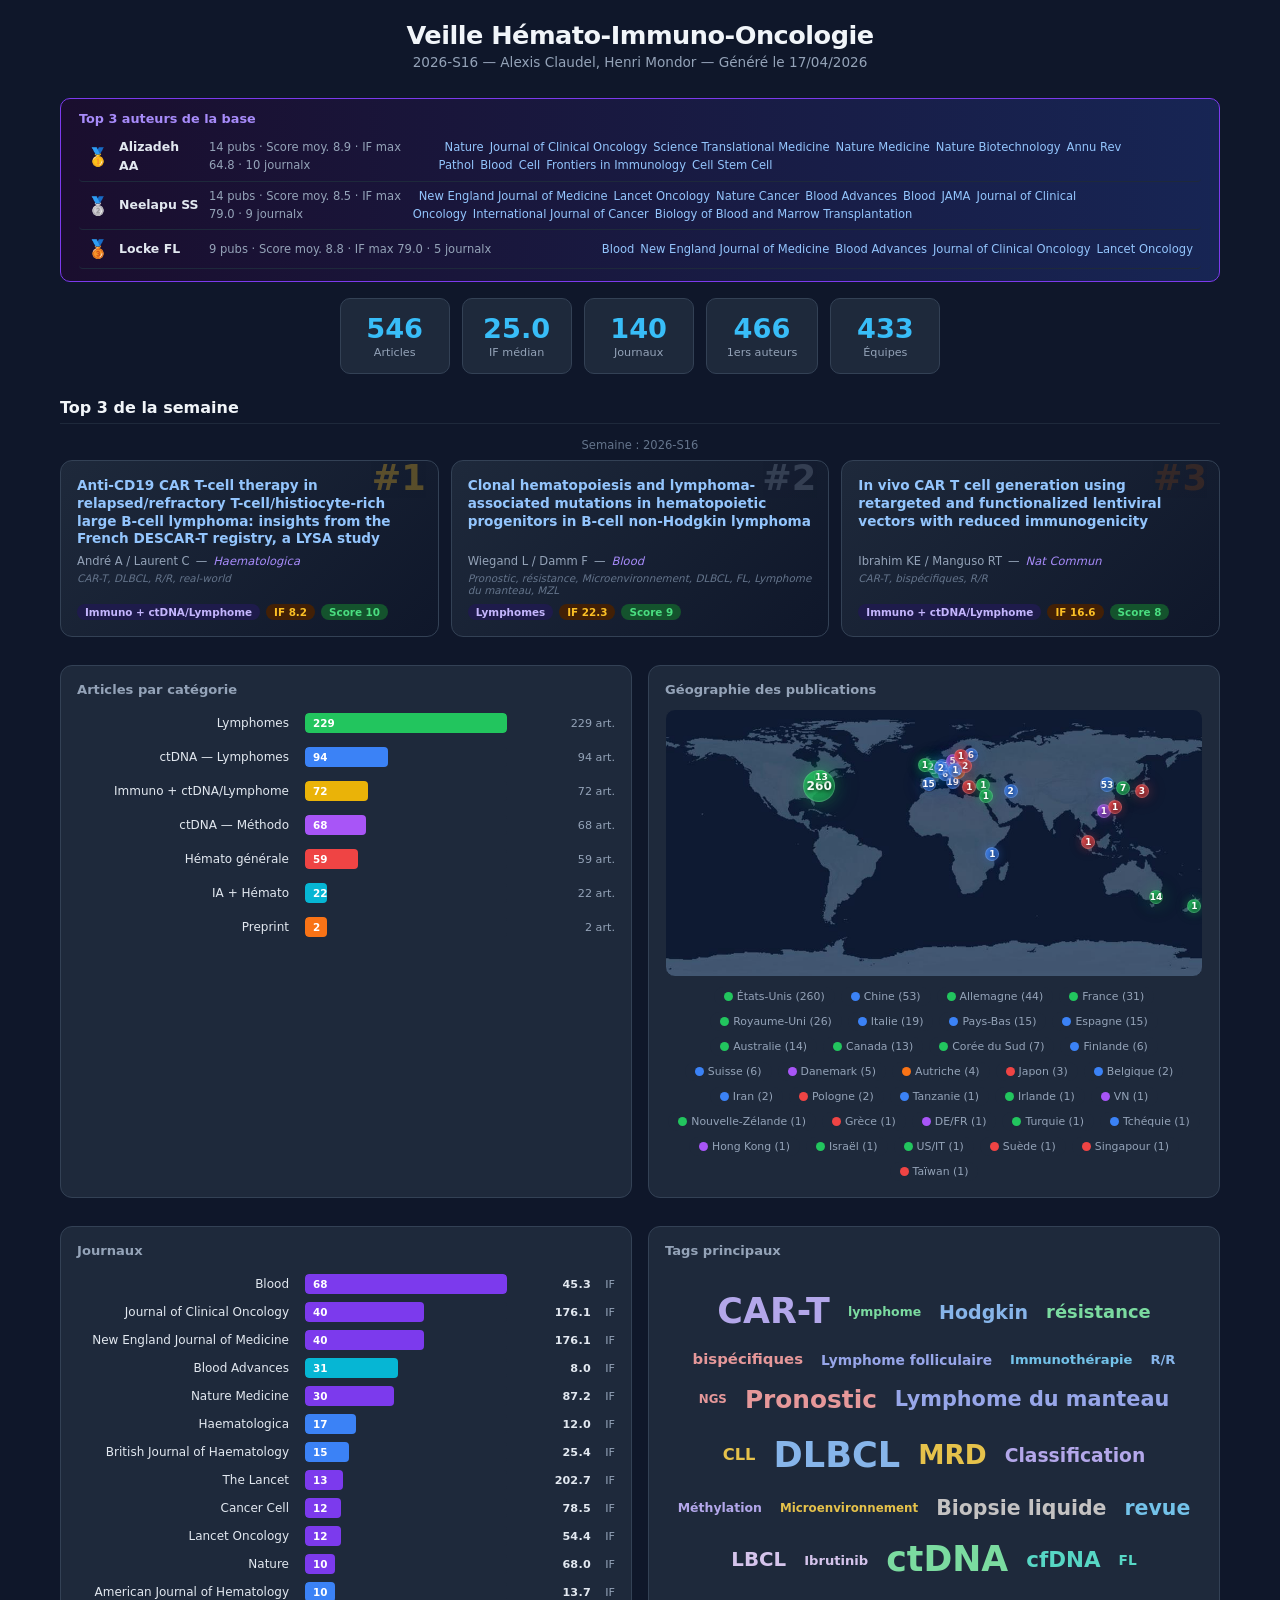
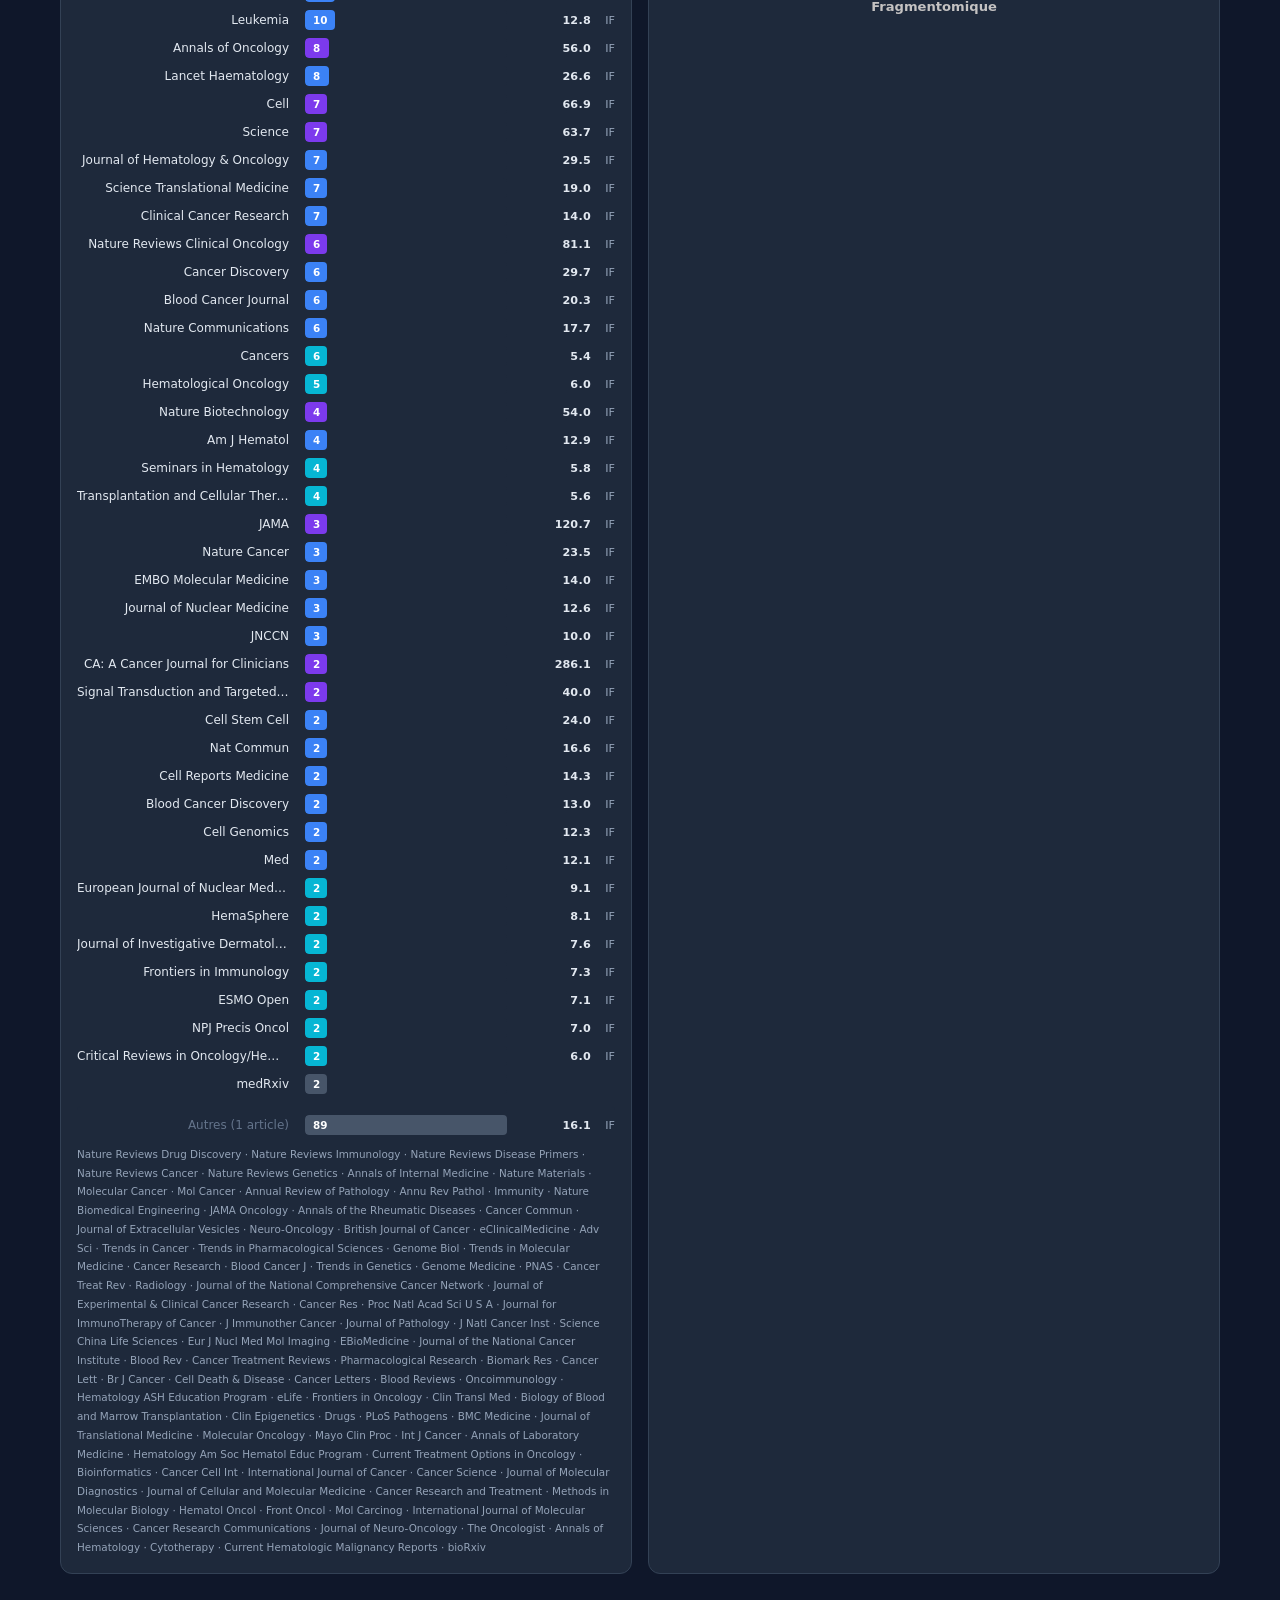
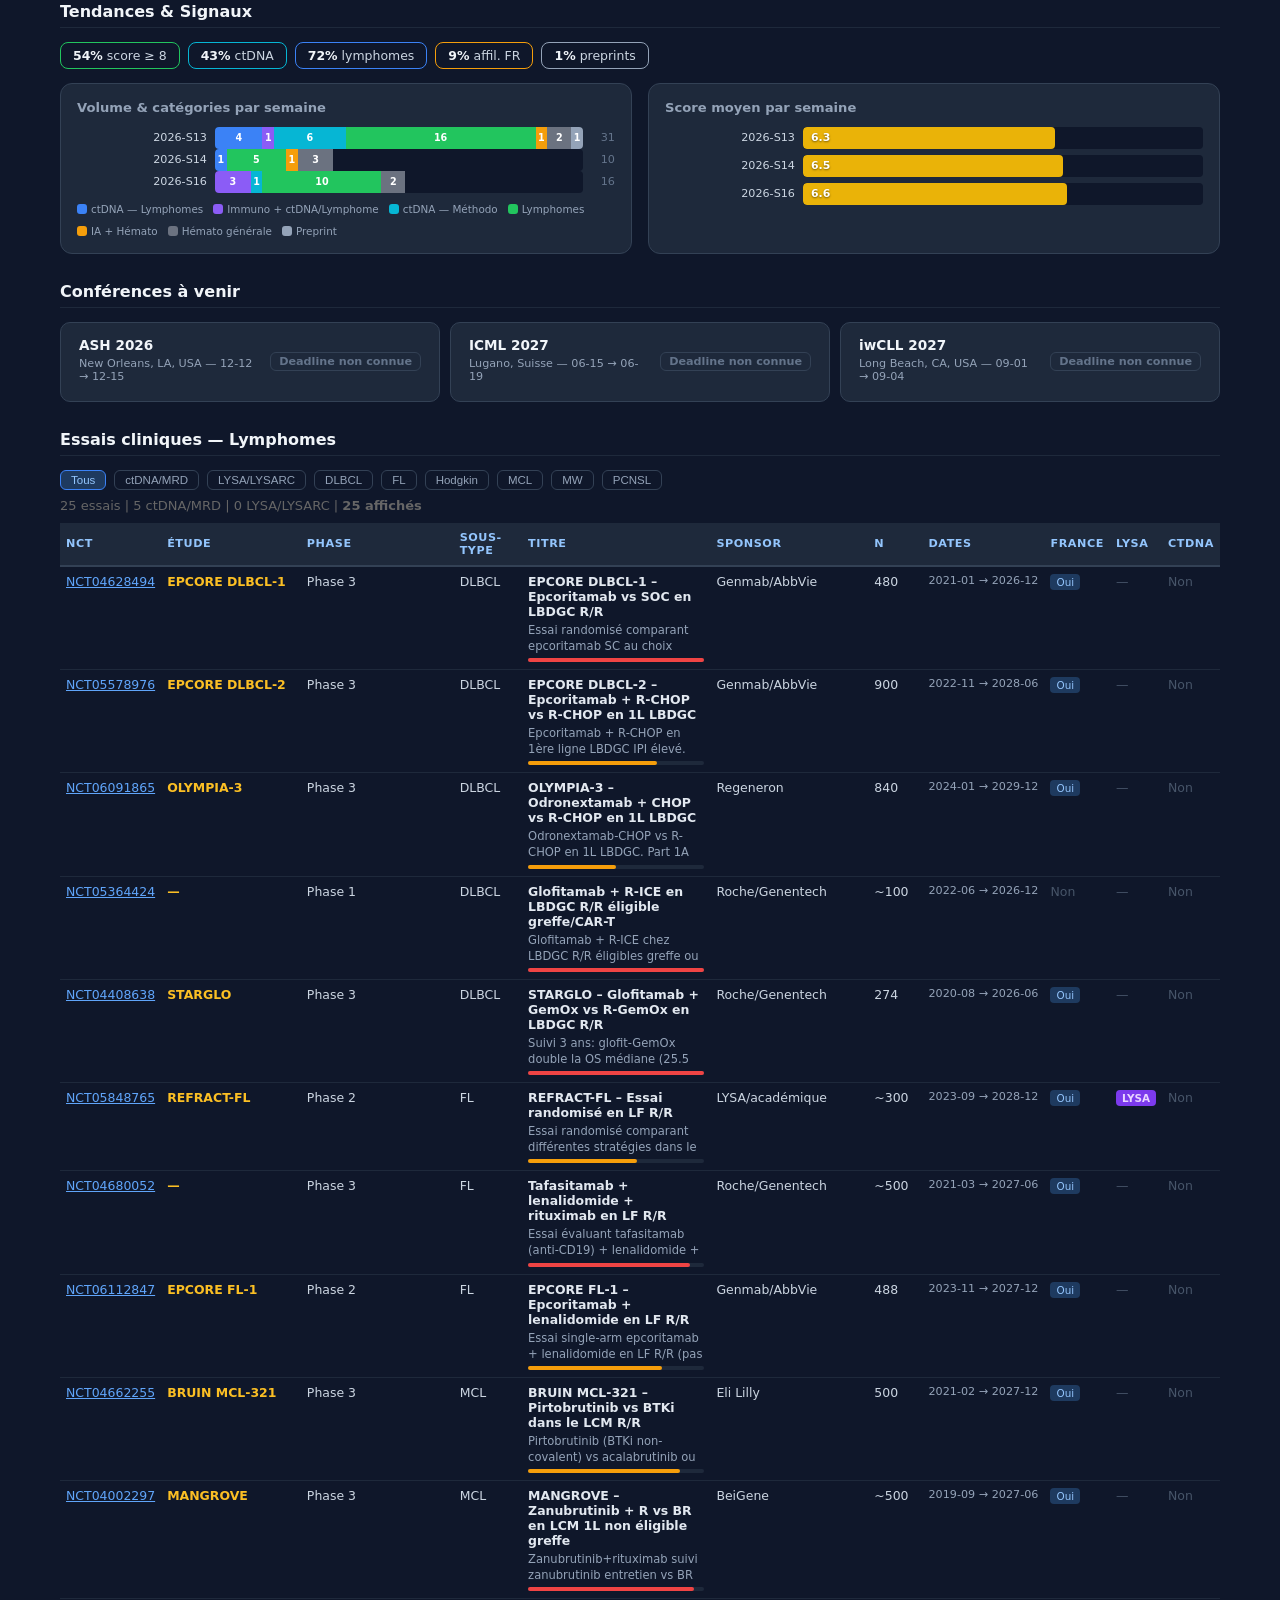
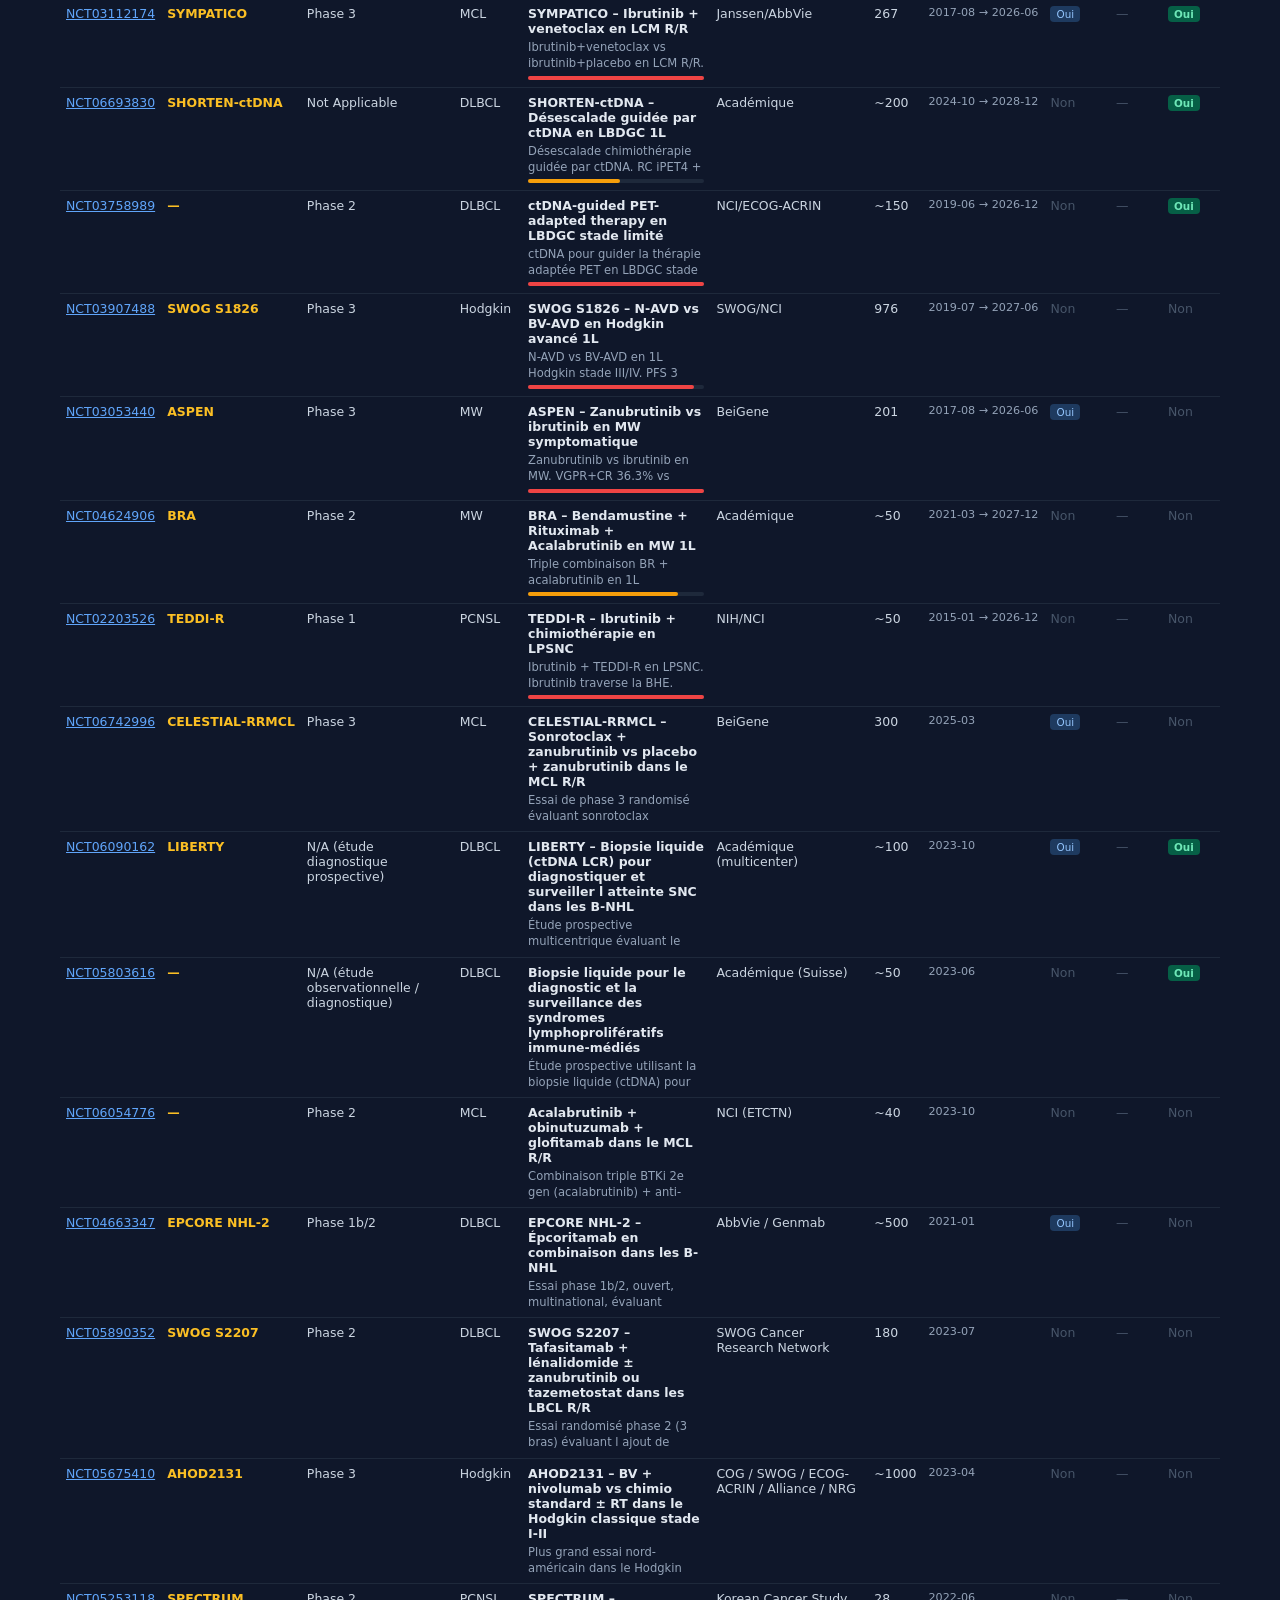
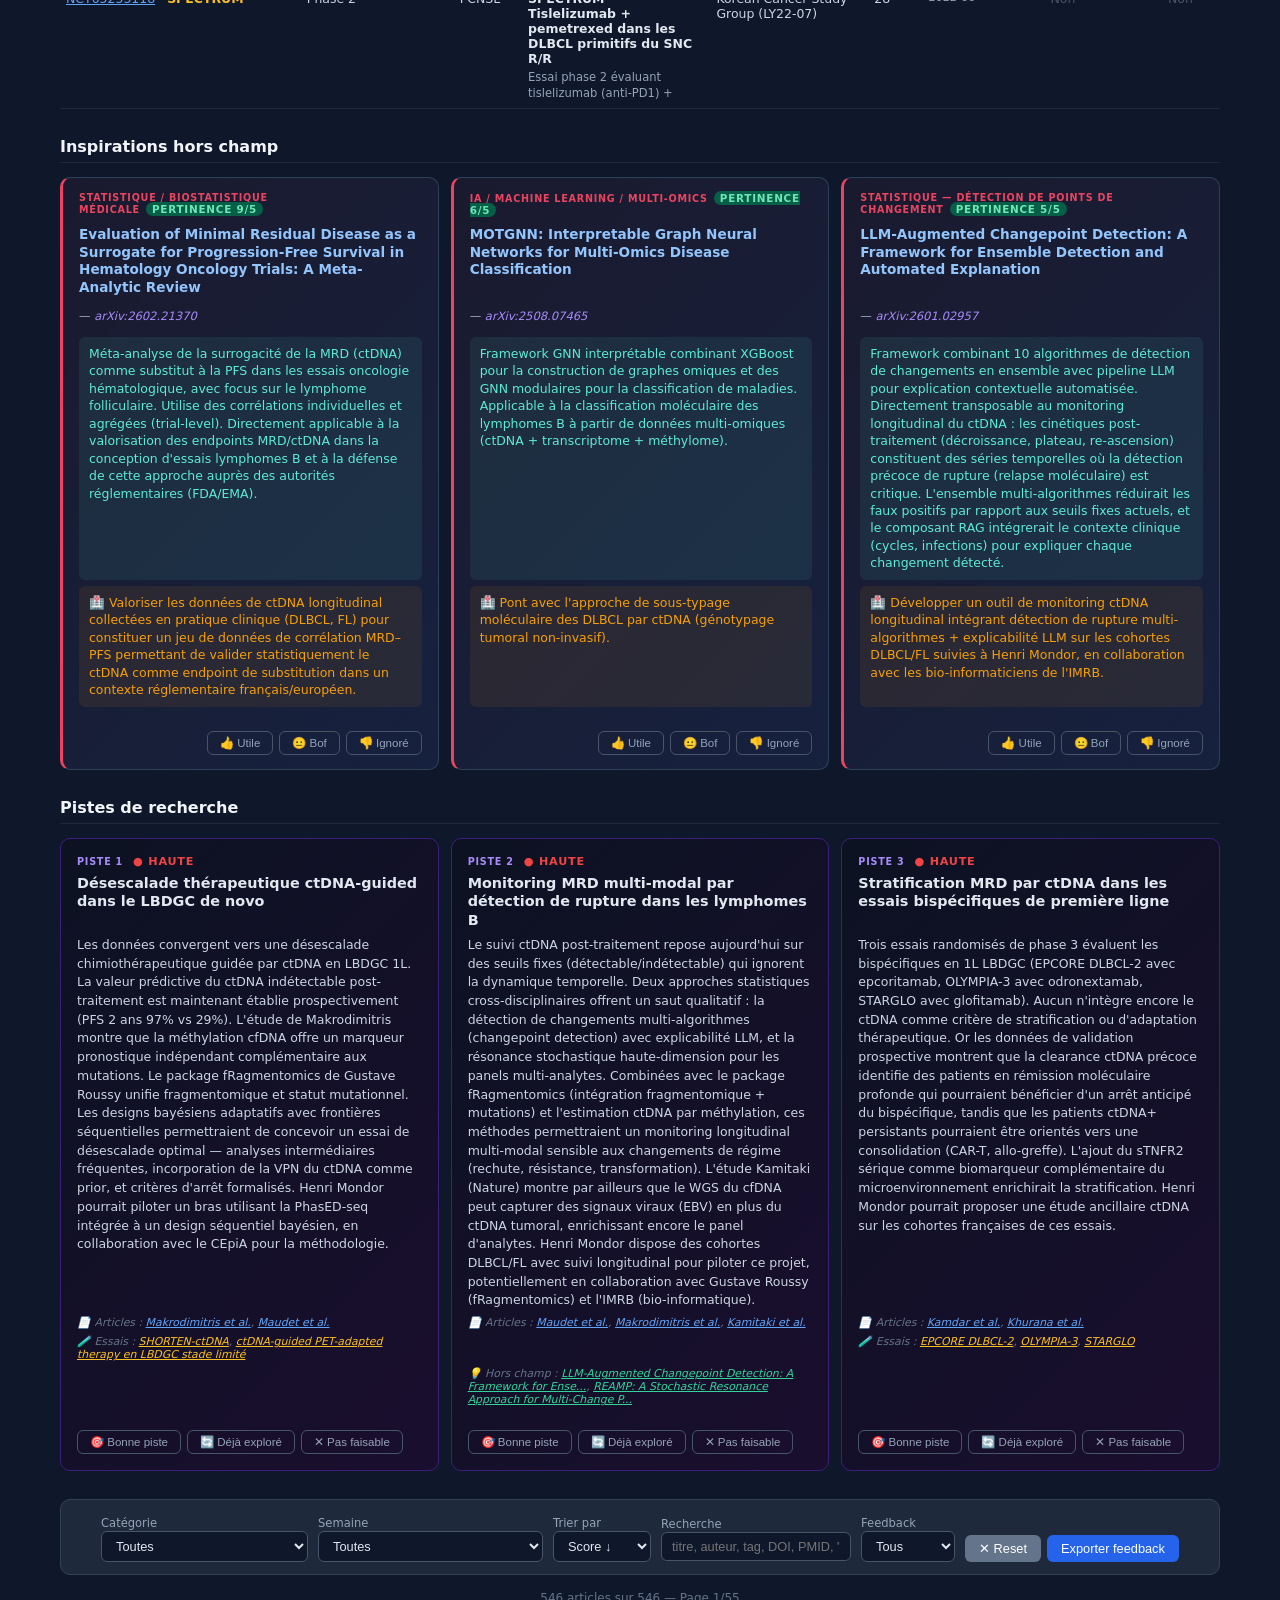
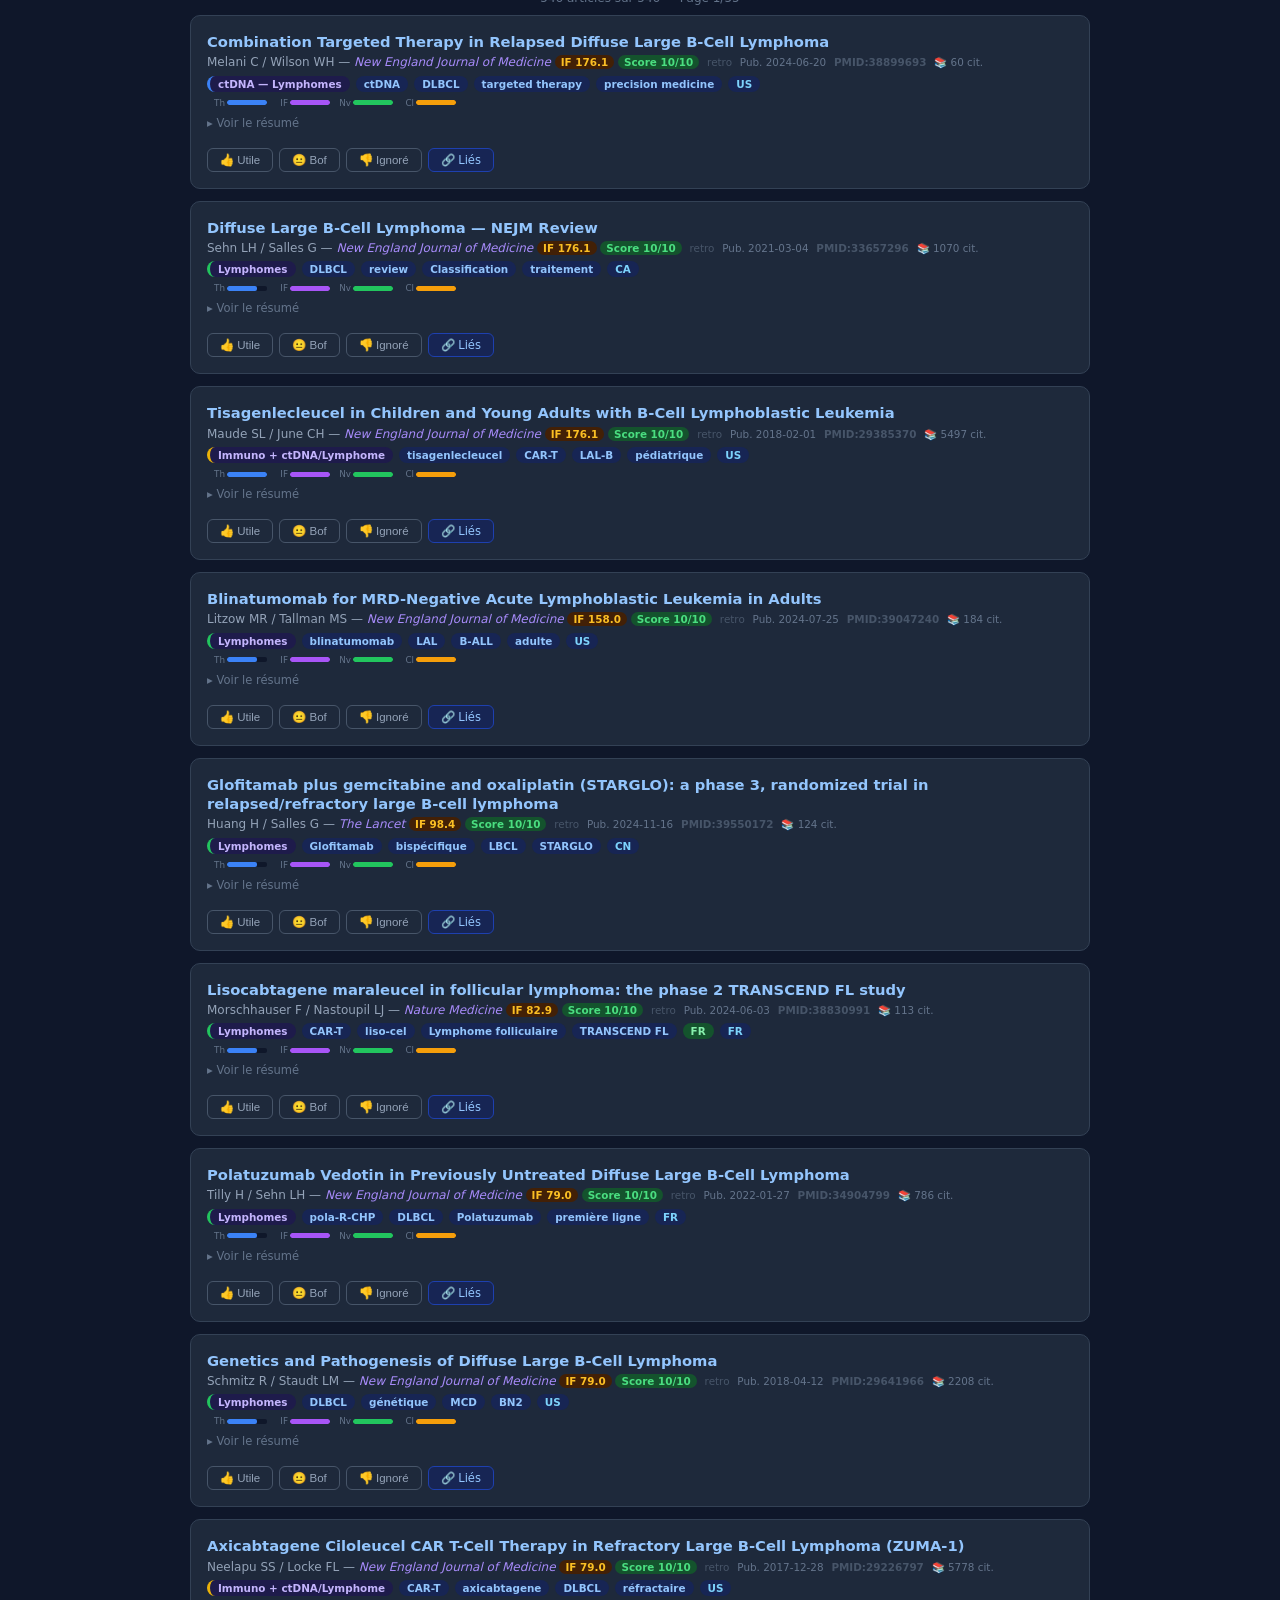
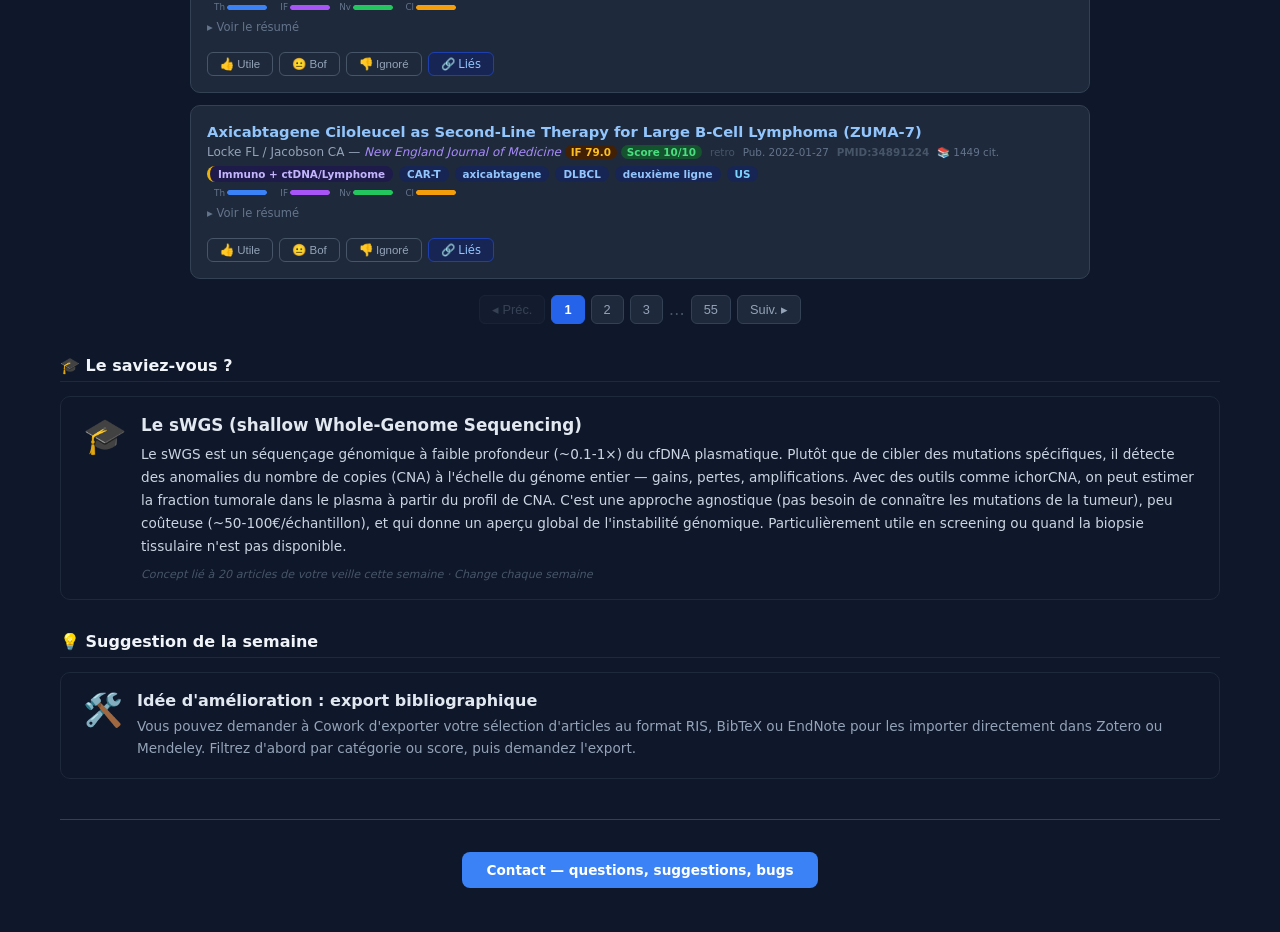
==== commit 15546d4f: "fix: regenerate dashboard — fix duplicate <script> tag breaking all JS Co-Authored-By: Claude Opus 4" ====
--- a/index.html
+++ b/index.html
@@ -492,7 +492,6 @@
   <div id="weeklySuggestion" style="background:#0f172a;border:1px solid #1e293b;border-radius:10px;padding:18px 22px;margin-top:10px;"></div>
 </div>
 
-<script>
 <script>
 const DATA = [
   {
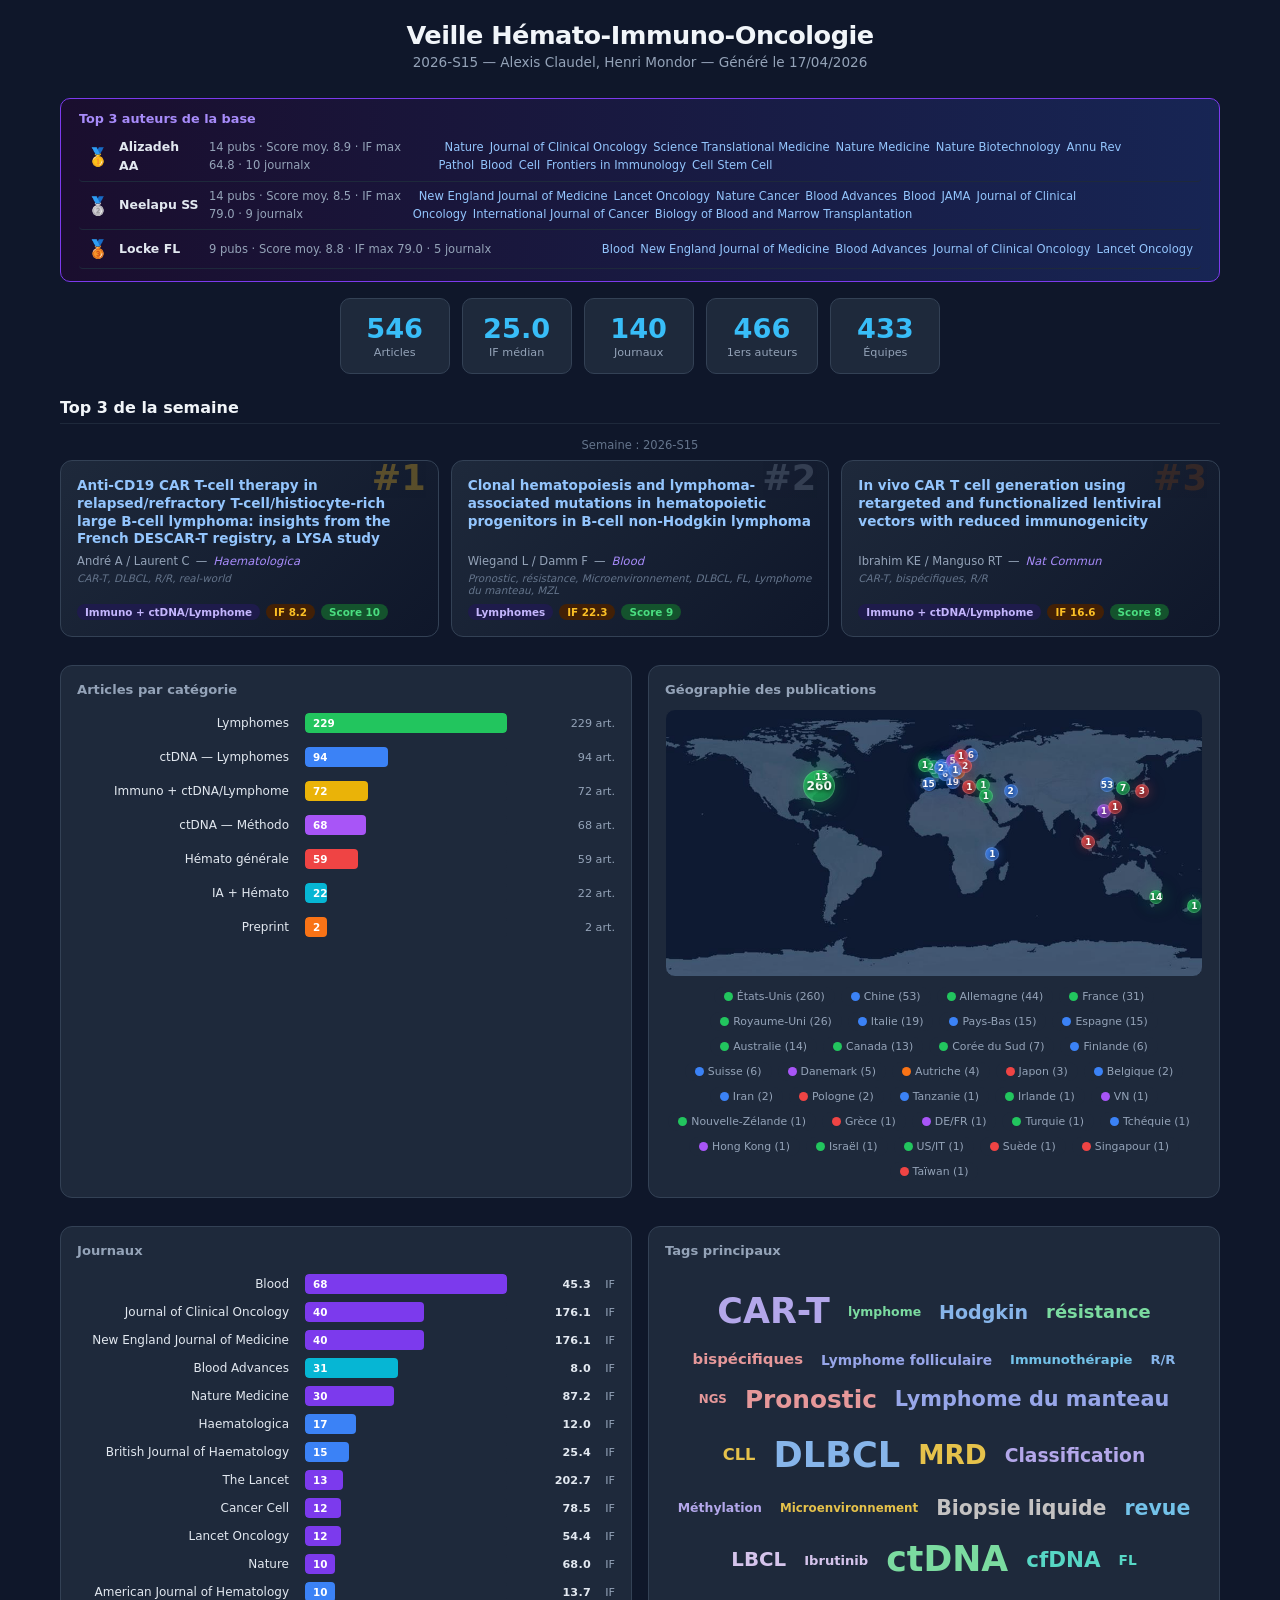
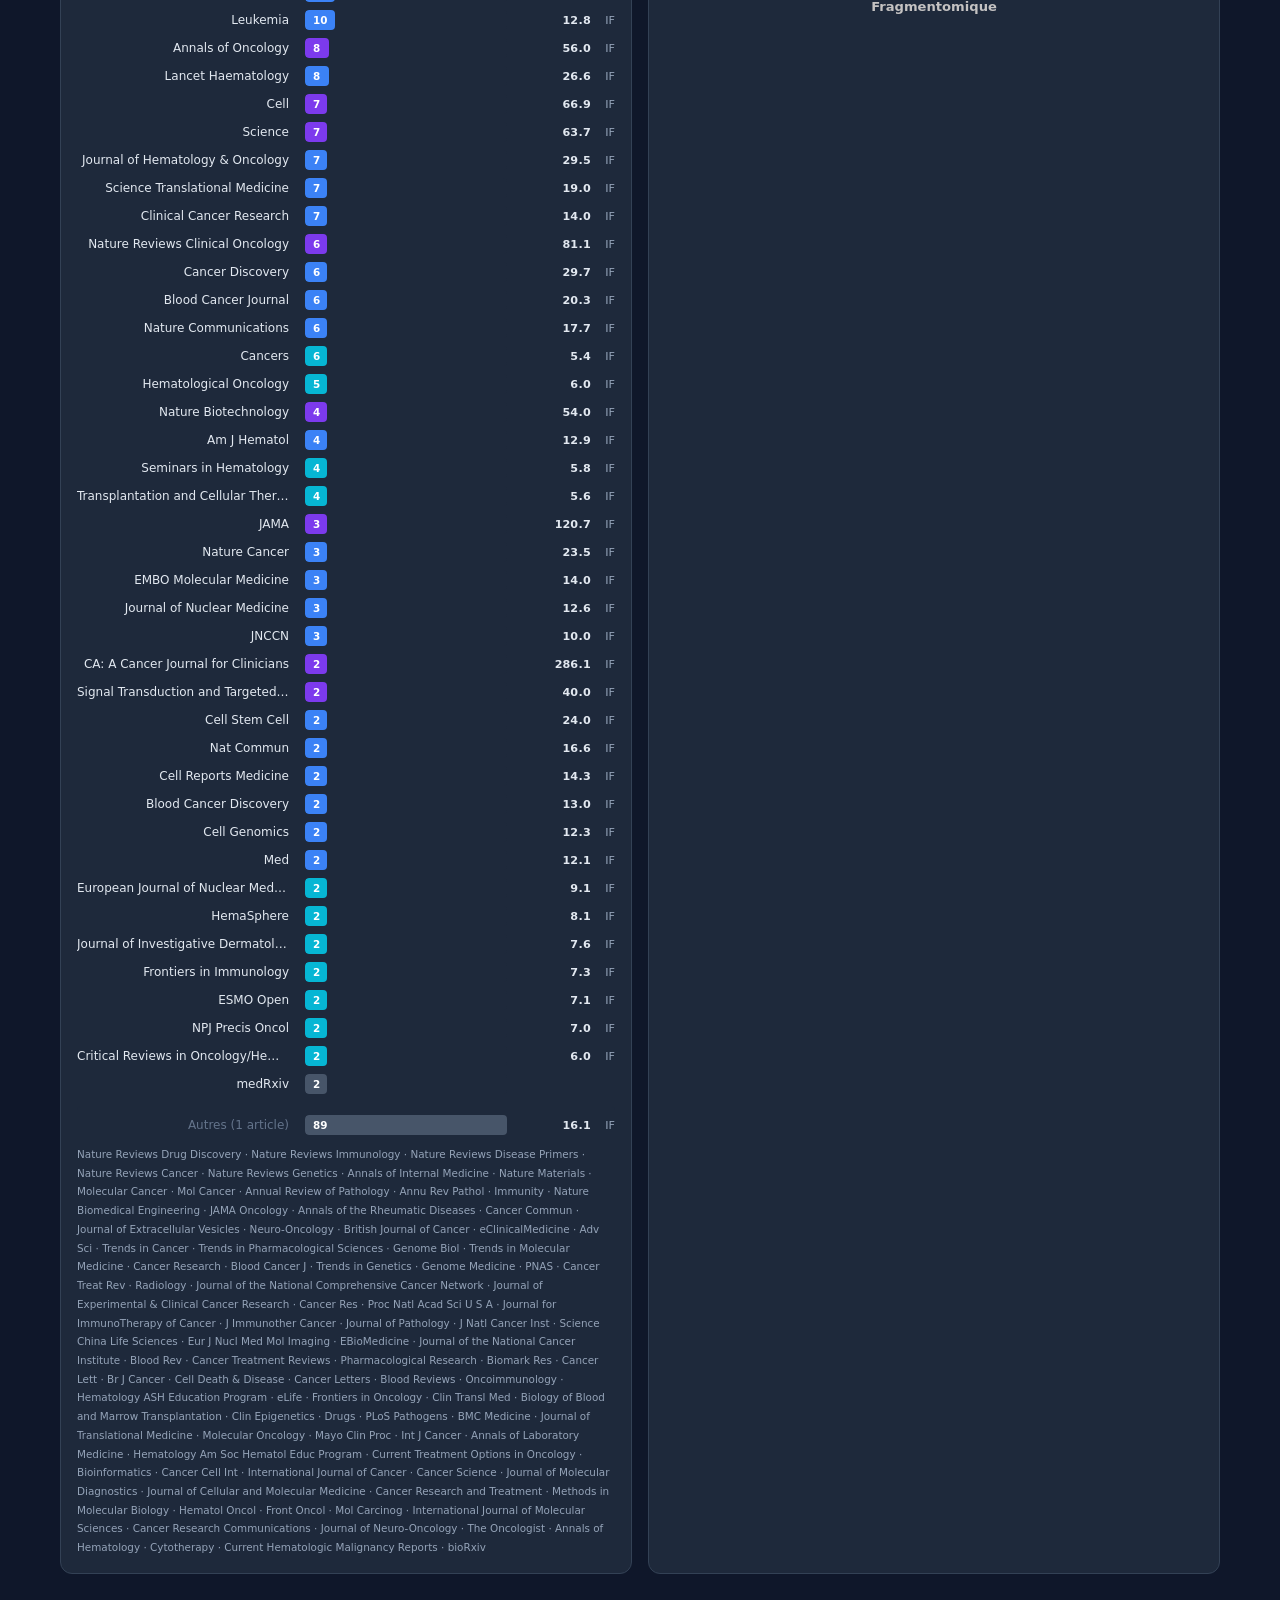
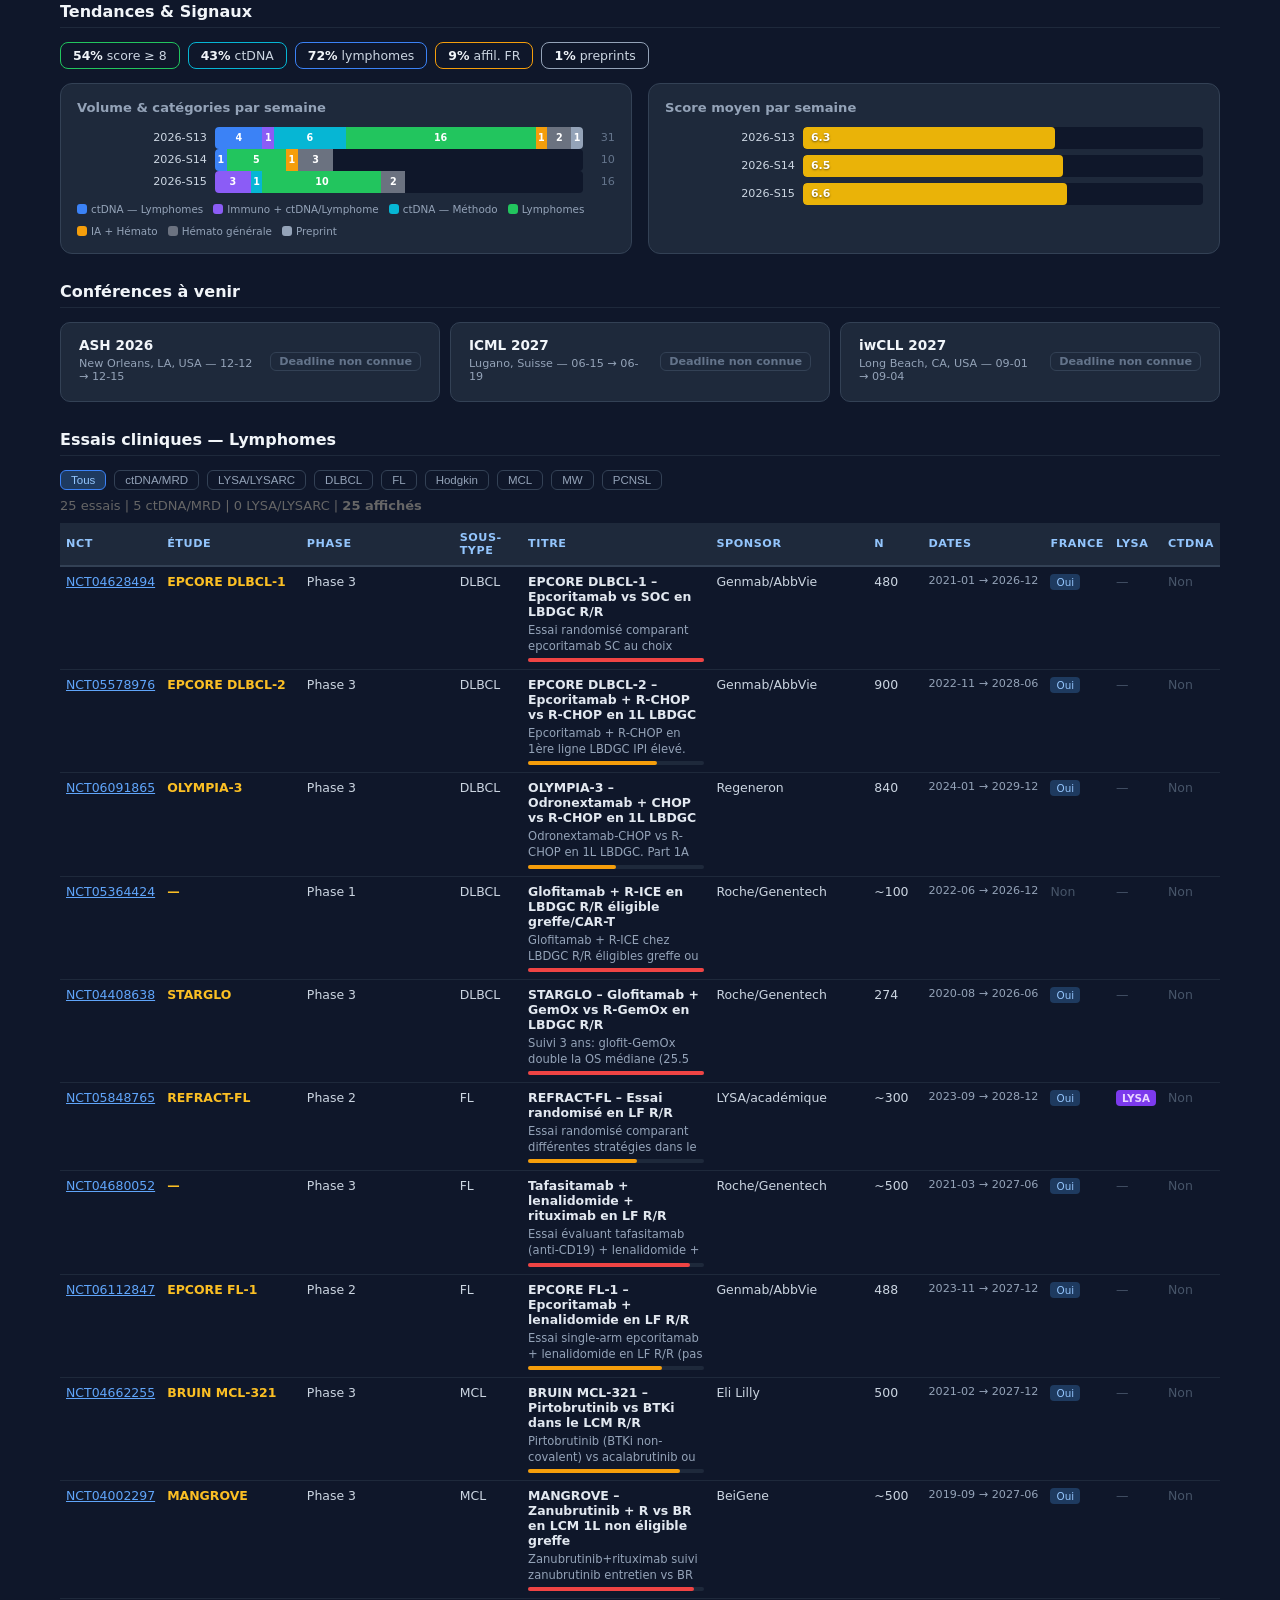
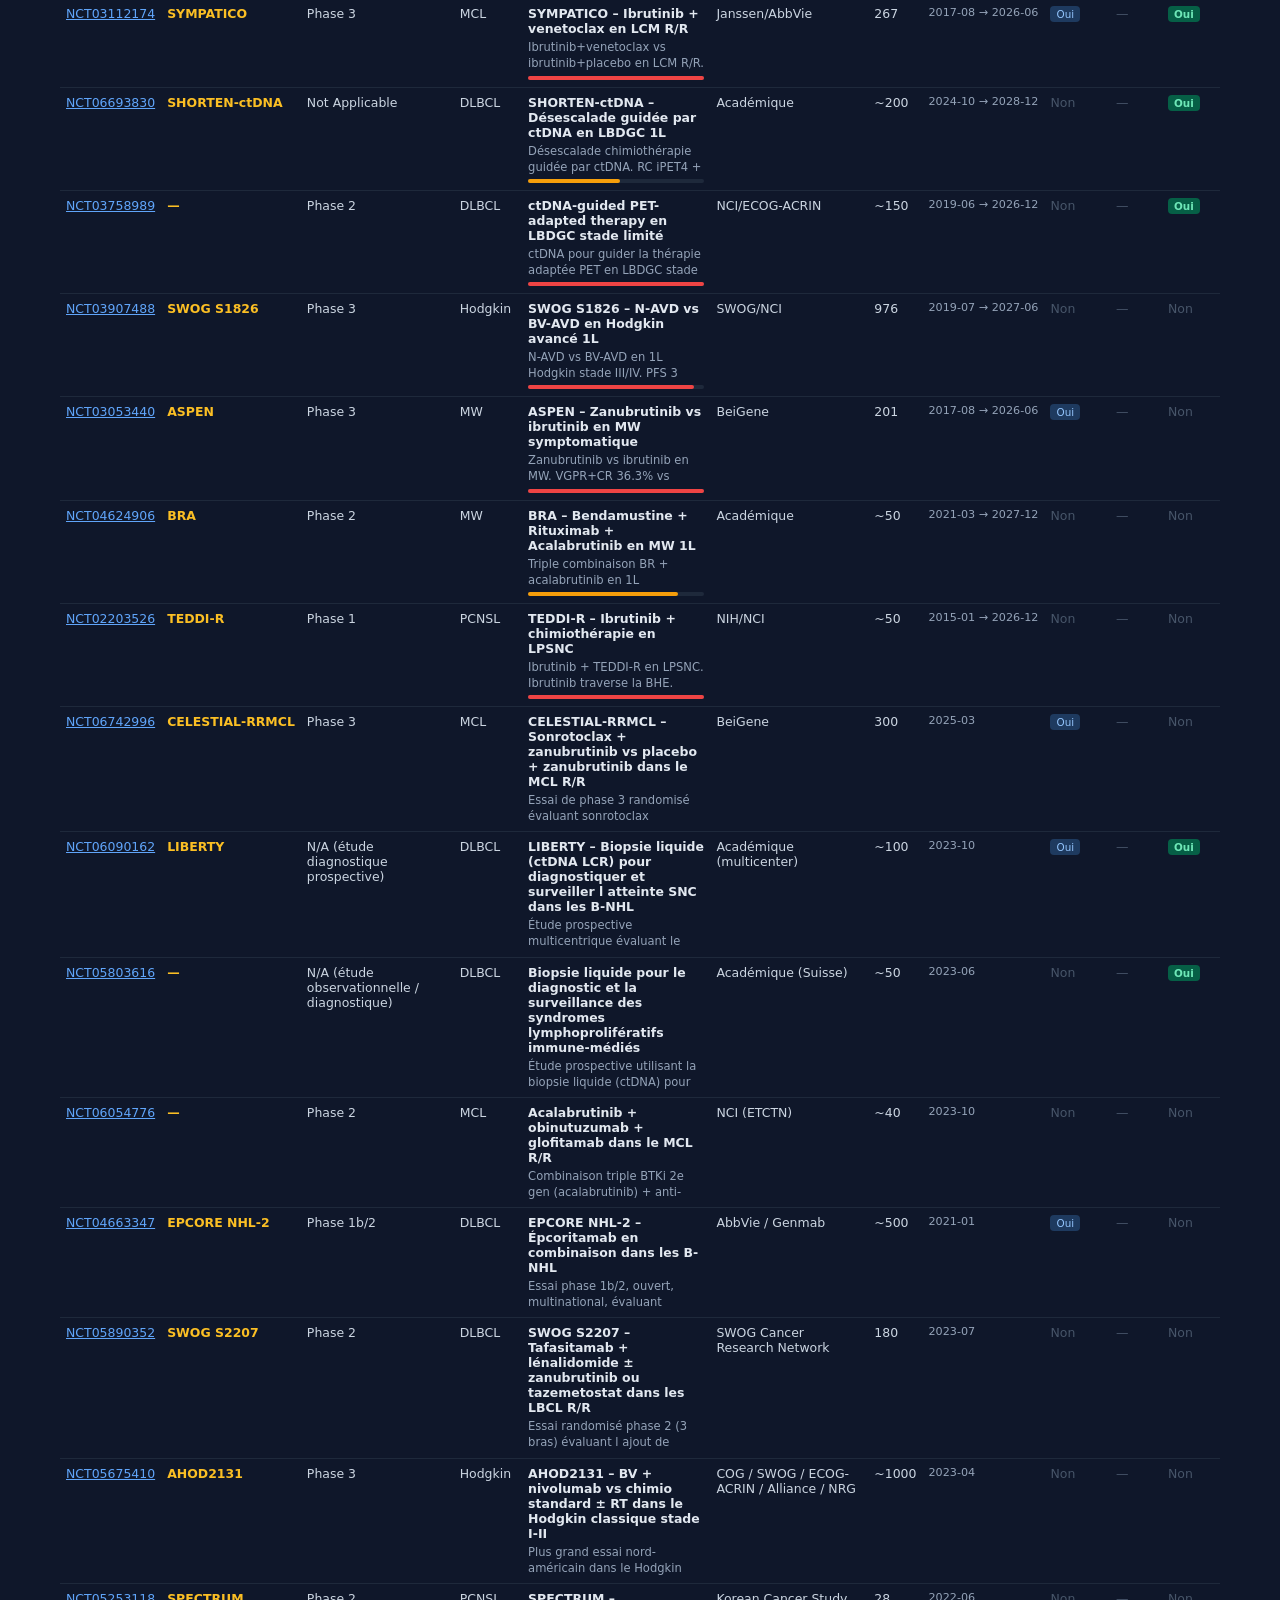
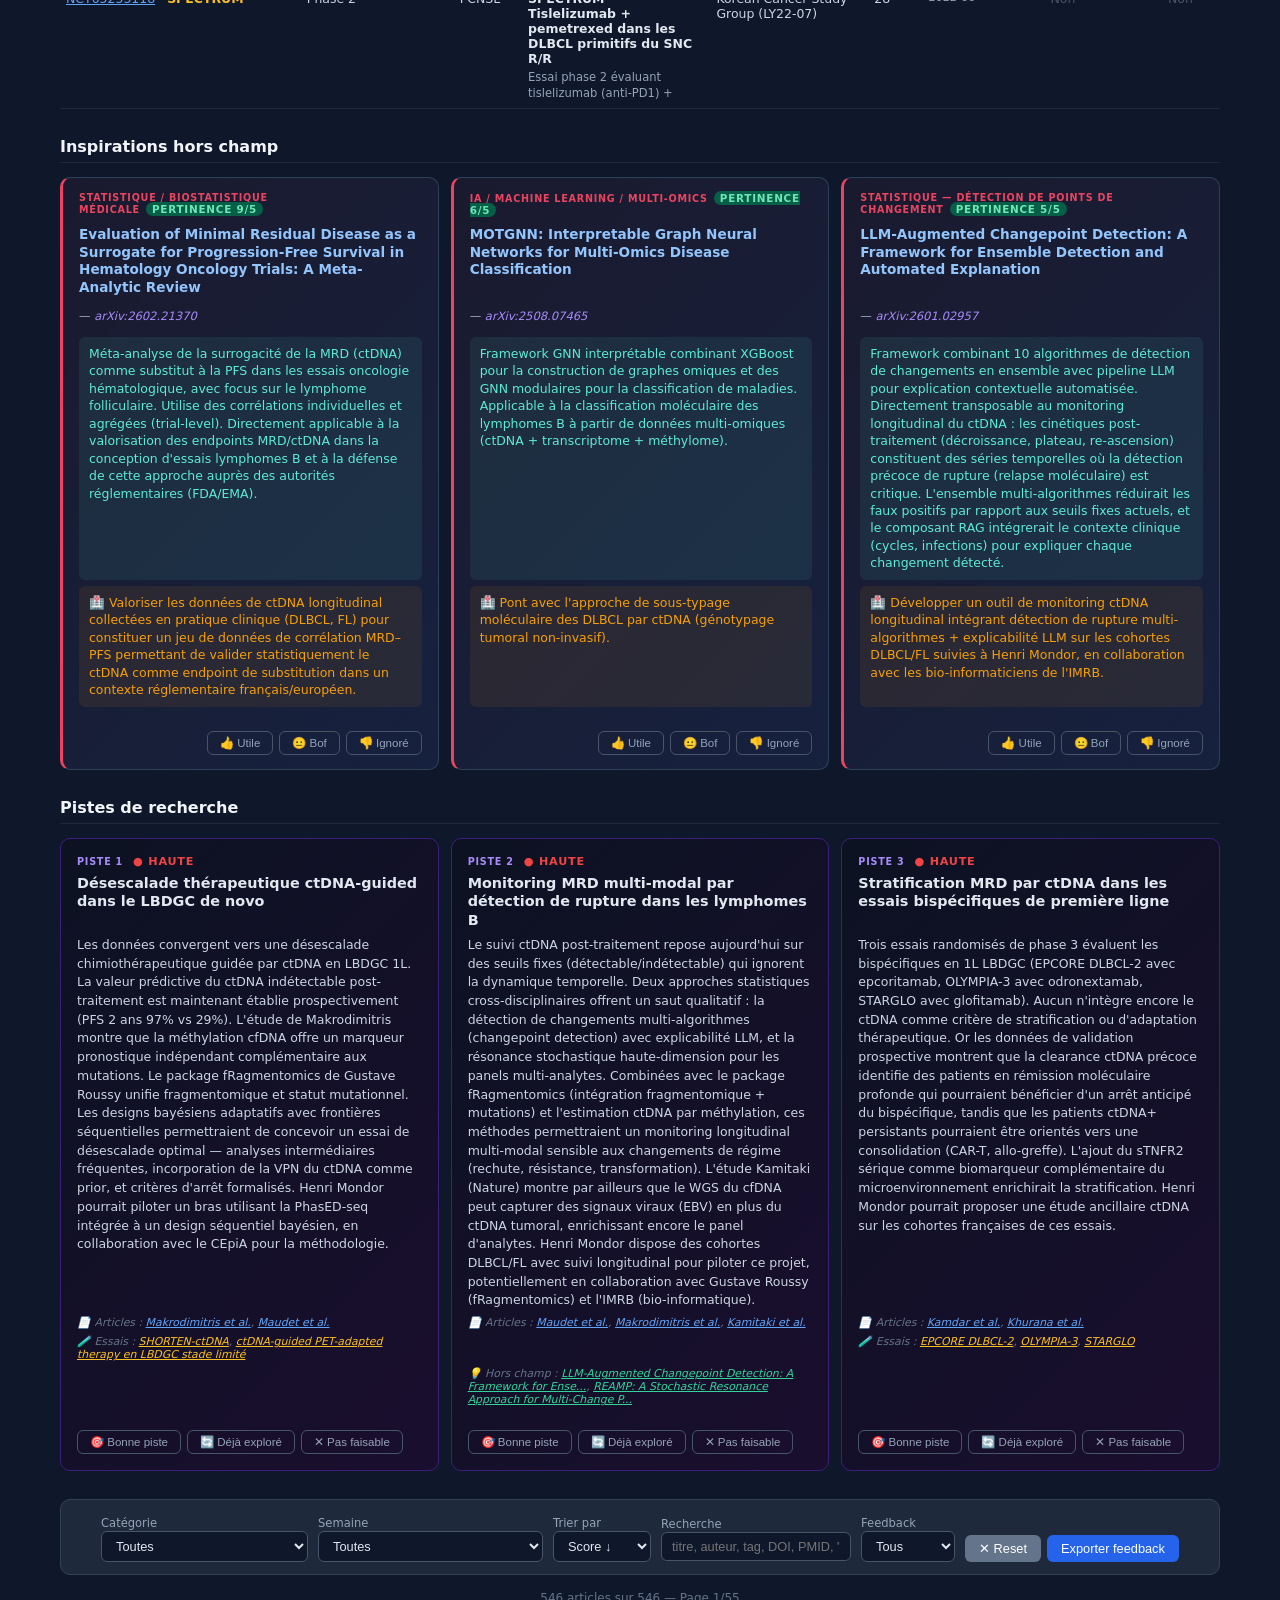
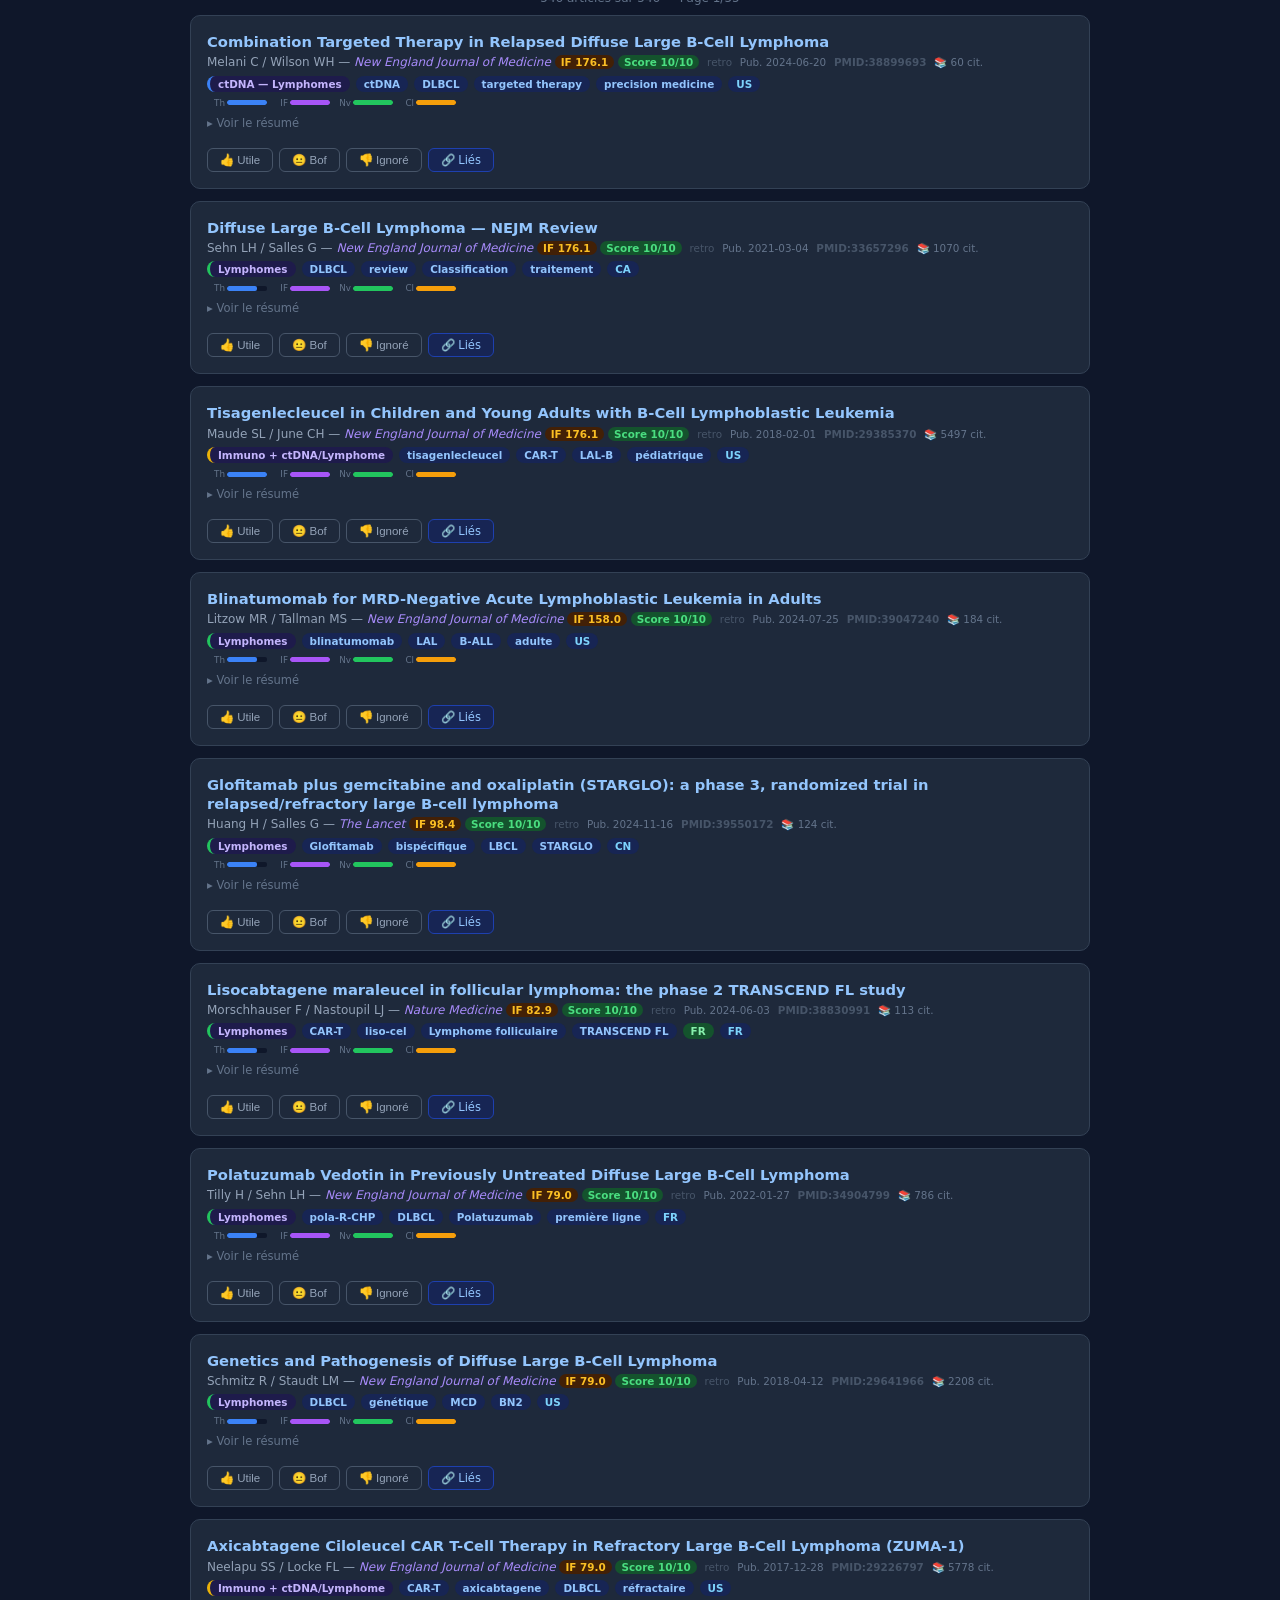
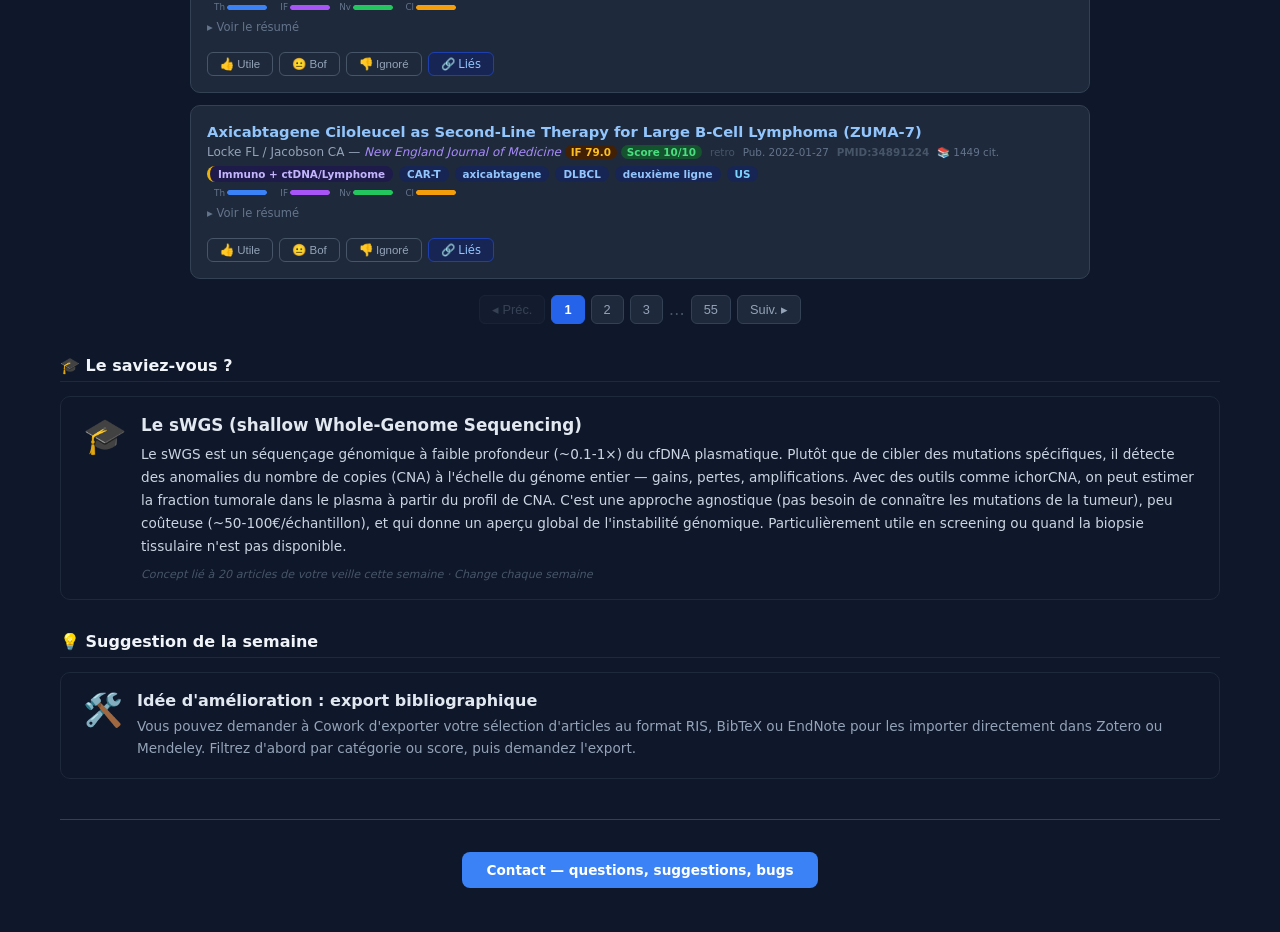
==== commit bd0bbdb9: "fix: correct week label S16 → S15 (semaine du 6-12 avril) La tâche planifiée utilisait la semaine d'" ====
--- a/index.html
+++ b/index.html
@@ -3,7 +3,7 @@
 <head>
 <meta charset="UTF-8">
 <meta name="viewport" content="width=device-width, initial-scale=1.0">
-<title>Dashboard Veille Hémato — 2026-S16</title>
+<title>Dashboard Veille Hémato — 2026-S15</title>
 <style>
   * { margin: 0; padding: 0; box-sizing: border-box; }
   body { background: #0f172a; color: #e2e8f0; font-family: 'Segoe UI', system-ui, -apple-system, sans-serif; padding: 20px; max-width: 1200px; margin: 0 auto; }
@@ -343,7 +343,7 @@
 
 <div class="header">
   <h1>Veille Hémato-Immuno-Oncologie</h1>
-  <div class="sub">2026-S16 — Alexis Claudel, Henri Mondor — Généré le 17/04/2026</div>
+  <div class="sub">2026-S15 — Alexis Claudel, Henri Mondor — Généré le 17/04/2026</div>
 </div>
 
 <div id="deadlineBanner" style="display:none;background:#92400e;border:1px solid #f59e0b;border-radius:8px;padding:10px 16px;margin-bottom:12px;color:#fde68a;font-size:0.85rem;"></div>
@@ -12155,7 +12155,7 @@
     "citations": 0
   },
   {
-    "semaine": "2026-S16",
+    "semaine": "2026-S15",
     "titre": "Anti-CD19 CAR T-cell therapy in relapsed/refractory T-cell/histiocyte-rich large B-cell lymphoma: insights from the French DESCAR-T registry, a LYSA study",
     "auteur": "André A",
     "senior": "Laurent C",
@@ -12177,7 +12177,7 @@
     "citations": 0
   },
   {
-    "semaine": "2026-S16",
+    "semaine": "2026-S15",
     "titre": "Clonal hematopoiesis and lymphoma-associated mutations in hematopoietic progenitors in B-cell non-Hodgkin lymphoma",
     "auteur": "Wiegand L",
     "senior": "Damm F",
@@ -12199,7 +12199,7 @@
     "citations": 2
   },
   {
-    "semaine": "2026-S16",
+    "semaine": "2026-S15",
     "titre": "Toward the simultaneous detection of multiple diseases with a highly cost-effective cell-free DNA methylome test",
     "auteur": "Zeng W",
     "senior": "Zhou XJ",
@@ -12221,7 +12221,7 @@
     "citations": 1
   },
   {
-    "semaine": "2026-S16",
+    "semaine": "2026-S15",
     "titre": "Brentuximab vedotin and nivolumab in combination with chemotherapy for nonbulky, early-stage classical Hodgkin lymphoma",
     "auteur": "Abramson JS",
     "senior": "Lee HJ",
@@ -12243,7 +12243,7 @@
     "citations": 2
   },
   {
-    "semaine": "2026-S16",
+    "semaine": "2026-S15",
     "titre": "In vivo CAR T cell generation using retargeted and functionalized lentiviral vectors with reduced immunogenicity",
     "auteur": "Ibrahim KE",
     "senior": "Manguso RT",
@@ -12265,7 +12265,7 @@
     "citations": 0
   },
   {
-    "semaine": "2026-S16",
+    "semaine": "2026-S15",
     "titre": "Targeting of ibrutinib resistance-driving pathways by miR-28 in ABC-DLBCL",
     "auteur": "Álvarez-Corrales E",
     "senior": "de Yébenes VG",
@@ -12287,7 +12287,7 @@
     "citations": 0
   },
   {
-    "semaine": "2026-S16",
+    "semaine": "2026-S15",
     "titre": "Checkpoint inhibitors, obinutuzumab plus PET-adapted ultra-low dose nodal radiotherapy yield high efficacy in treatment-naïve follicular lymphoma: Results from the phase II FLUORO study",
     "auteur": "Martynchyk A",
     "senior": "Hawkes EA",
@@ -12309,7 +12309,7 @@
     "citations": 0
   },
   {
-    "semaine": "2026-S16",
+    "semaine": "2026-S15",
     "titre": "Anti-TIM-3 antibody TQB2618 in combination with penpulimab in relapsed or refractory classic Hodgkin lymphoma previously treated with PD-1/PD-L1 therapy: a multicenter, open-label, single-arm, phase Ib clinical trial",
     "auteur": "Hong H",
     "senior": "Lin T",
@@ -12331,7 +12331,7 @@
     "citations": 0
   },
   {
-    "semaine": "2026-S16",
+    "semaine": "2026-S15",
     "titre": "Mitochondrial ACSS1 Links Acetate Metabolism to Pyrimidine Biosynthesis in Nutrient-Stressed B-Cell Lymphomas",
     "auteur": "Basappa J",
     "senior": "Wasik MA",
@@ -12353,7 +12353,7 @@
     "citations": 0
   },
   {
-    "semaine": "2026-S16",
+    "semaine": "2026-S15",
     "titre": "A Real-Life Multicenter Study of Checkpoint Inhibitors in Relapsed/Refractory Primary Mediastinal B-Cell Lymphoma",
     "auteur": "Gugliotta G",
     "senior": "Zinzani PL",
@@ -12375,7 +12375,7 @@
     "citations": 0
   },
   {
-    "semaine": "2026-S16",
+    "semaine": "2026-S15",
     "titre": "Attributable Fraction of Epstein-Barr Virus in Subtypes of Lymphoma: A Systematic Review and Global Meta-Analysis",
     "auteur": "Hirabayashi M",
     "senior": "Clifford GM",
@@ -12397,7 +12397,7 @@
     "citations": 0
   },
   {
-    "semaine": "2026-S16",
+    "semaine": "2026-S15",
     "titre": "Identification of immune cell type-specific susceptibility genes in multiple cancers using transcriptome-wide association studies",
     "auteur": "Qin F",
     "senior": "Yu K",
@@ -12419,7 +12419,7 @@
     "citations": 0
   },
   {
-    "semaine": "2026-S16",
+    "semaine": "2026-S15",
     "titre": "Treatment of Diffuse Large B-Cell Lymphoma",
     "auteur": "Falade AS",
     "senior": "Ansell SM",
@@ -12441,7 +12441,7 @@
     "citations": 0
   },
   {
-    "semaine": "2026-S16",
+    "semaine": "2026-S15",
     "titre": "Targeted therapy in early-stage classical Hodgkin lymphoma",
     "auteur": "Aoki T",
     "senior": "Kuruvilla J",
@@ -12463,7 +12463,7 @@
     "citations": 0
   },
   {
-    "semaine": "2026-S16",
+    "semaine": "2026-S15",
     "titre": "Relapse as a return, not a reinvention - genomic stability and pre-existing resistance in mantle cell lymphoma",
     "auteur": "Pott C",
     "senior": "Pott C",
@@ -12485,7 +12485,7 @@
     "citations": 0
   },
   {
-    "semaine": "2026-S16",
+    "semaine": "2026-S15",
     "titre": "Agent-specific, histopathology-stratified hematologic malignancy risk among DPP-4 inhibitors, GLP-1 receptor agonists, and SGLT2 inhibitors: a network meta-analysis",
     "auteur": "Lin PY",
     "senior": "Liang CS",
@@ -12518,7 +12518,7 @@
     return (a.auteur && a.auteur.toLowerCase().includes(kl)) || (a.senior && a.senior.toLowerCase().includes(kl));
   });
 }
-const FB_KEY = 'veille_feedback_2026-S16';
+const FB_KEY = 'veille_feedback_2026-S15';
 const SAVED_FEEDBACK = {"10.1200/JCO-25-01587": "utile"};
 const IS_PUBLIC = window.location.hostname.includes('github.io');
 if (IS_PUBLIC) document.body.classList.add('public-mode');
@@ -13112,7 +13112,7 @@
   const blob = new Blob([JSON.stringify(entries, null, 2)], { type: 'application/json' });
   const url = URL.createObjectURL(blob);
   const link = document.createElement('a');
-  link.href = url; link.download = `feedback_2026-S16.json`;
+  link.href = url; link.download = `feedback_2026-S15.json`;
   link.click(); URL.revokeObjectURL(url);
 }
 
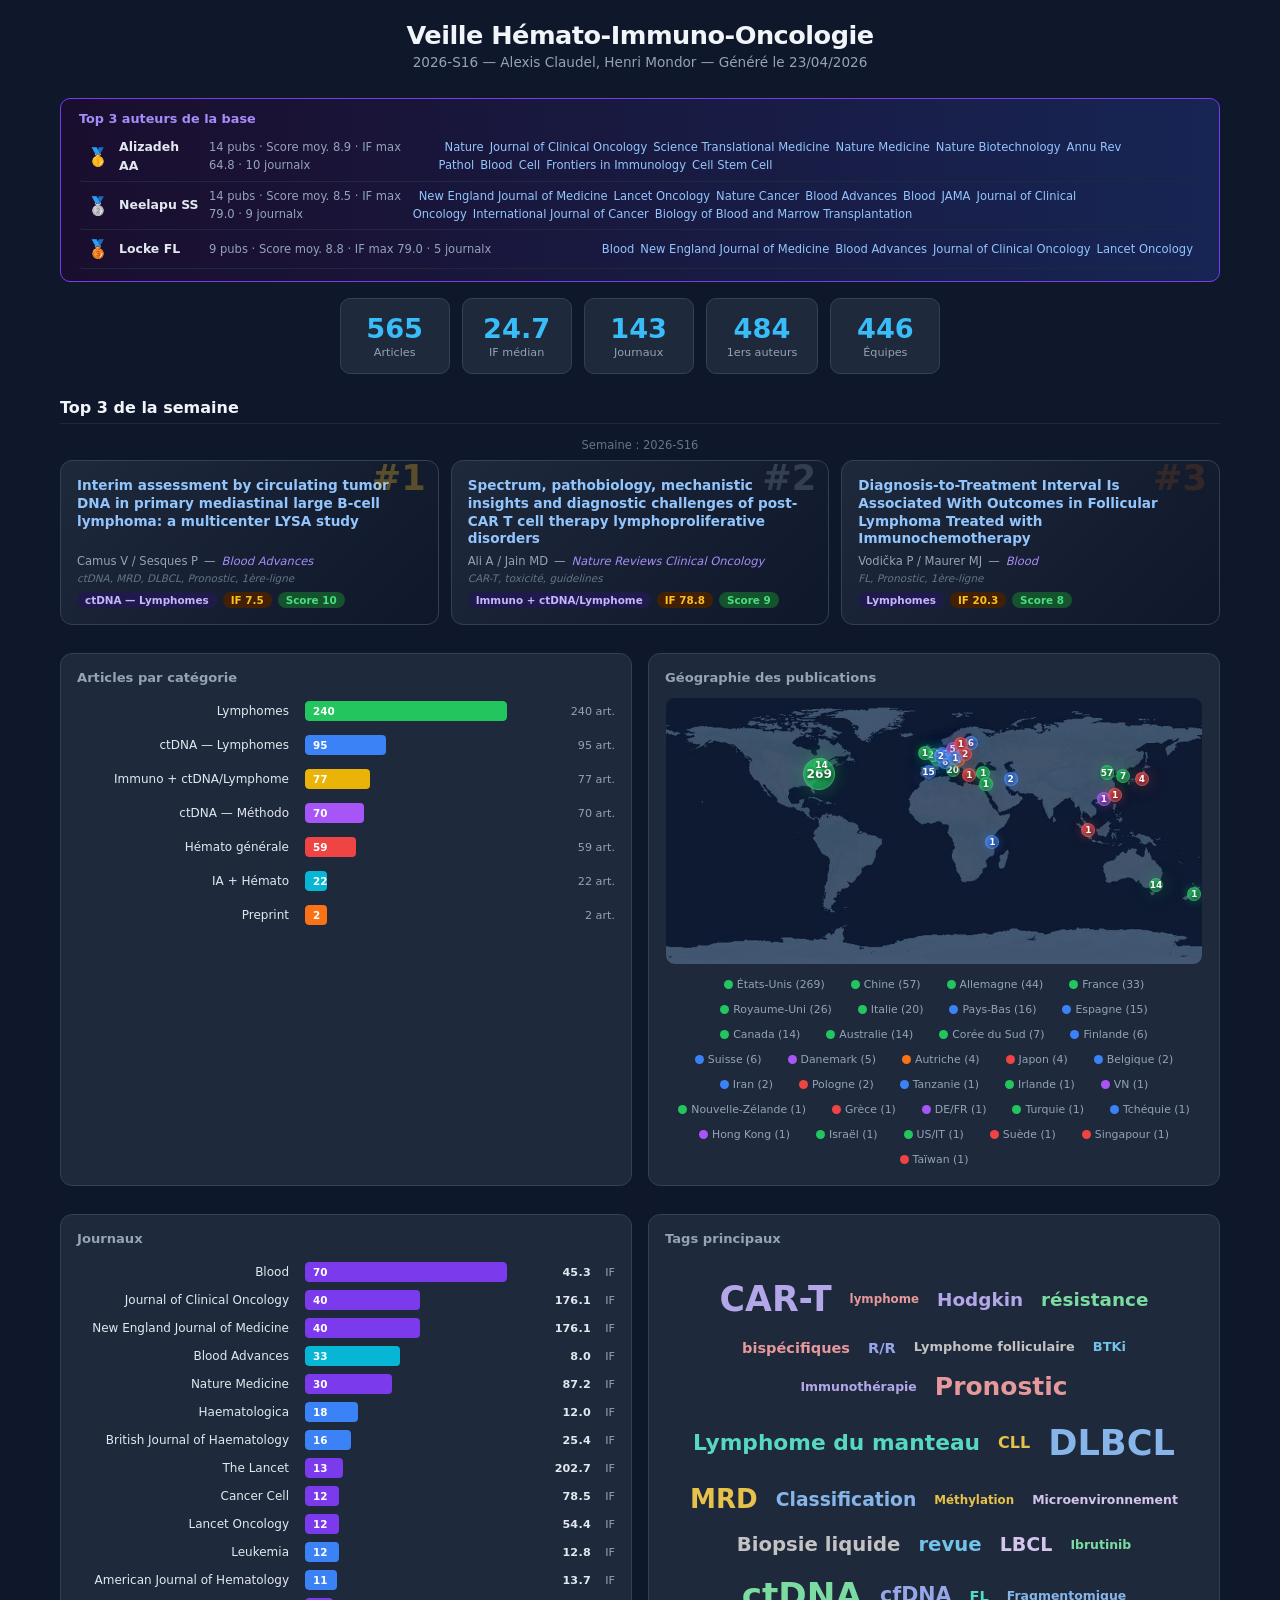
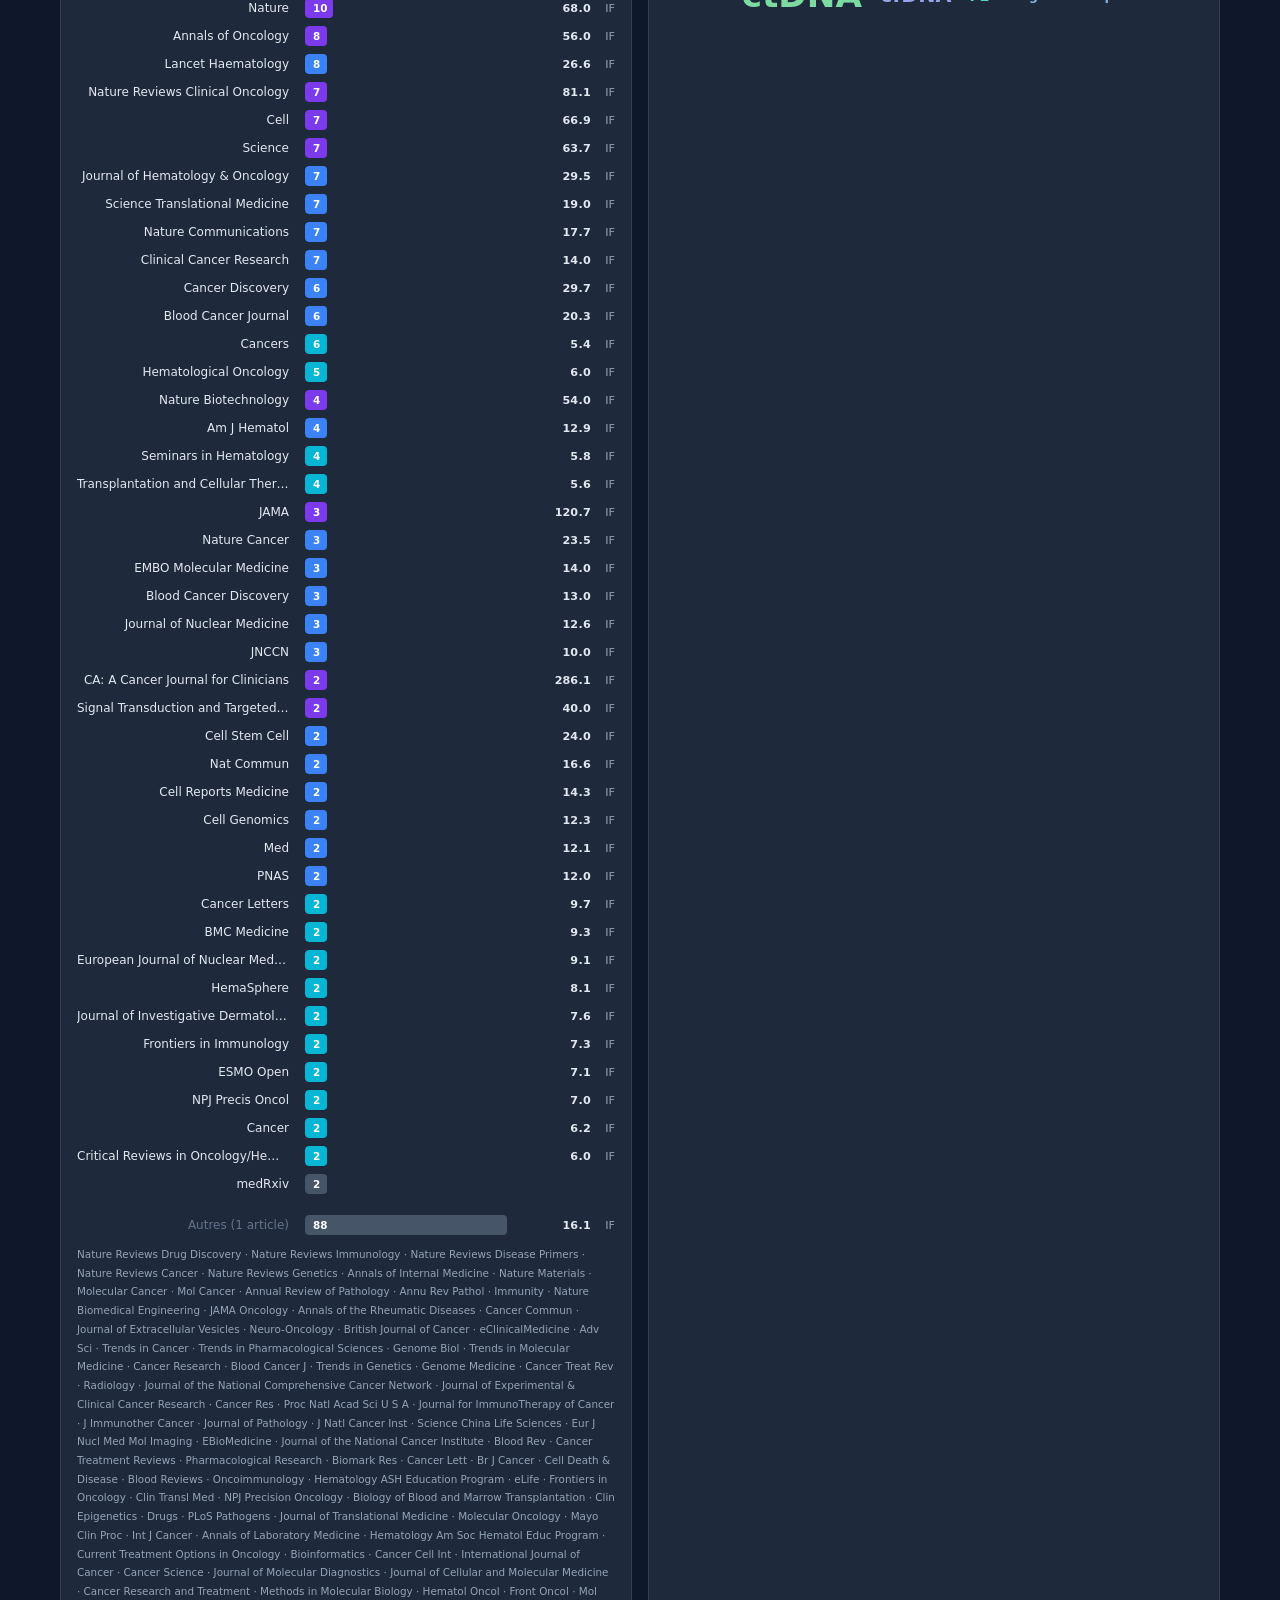
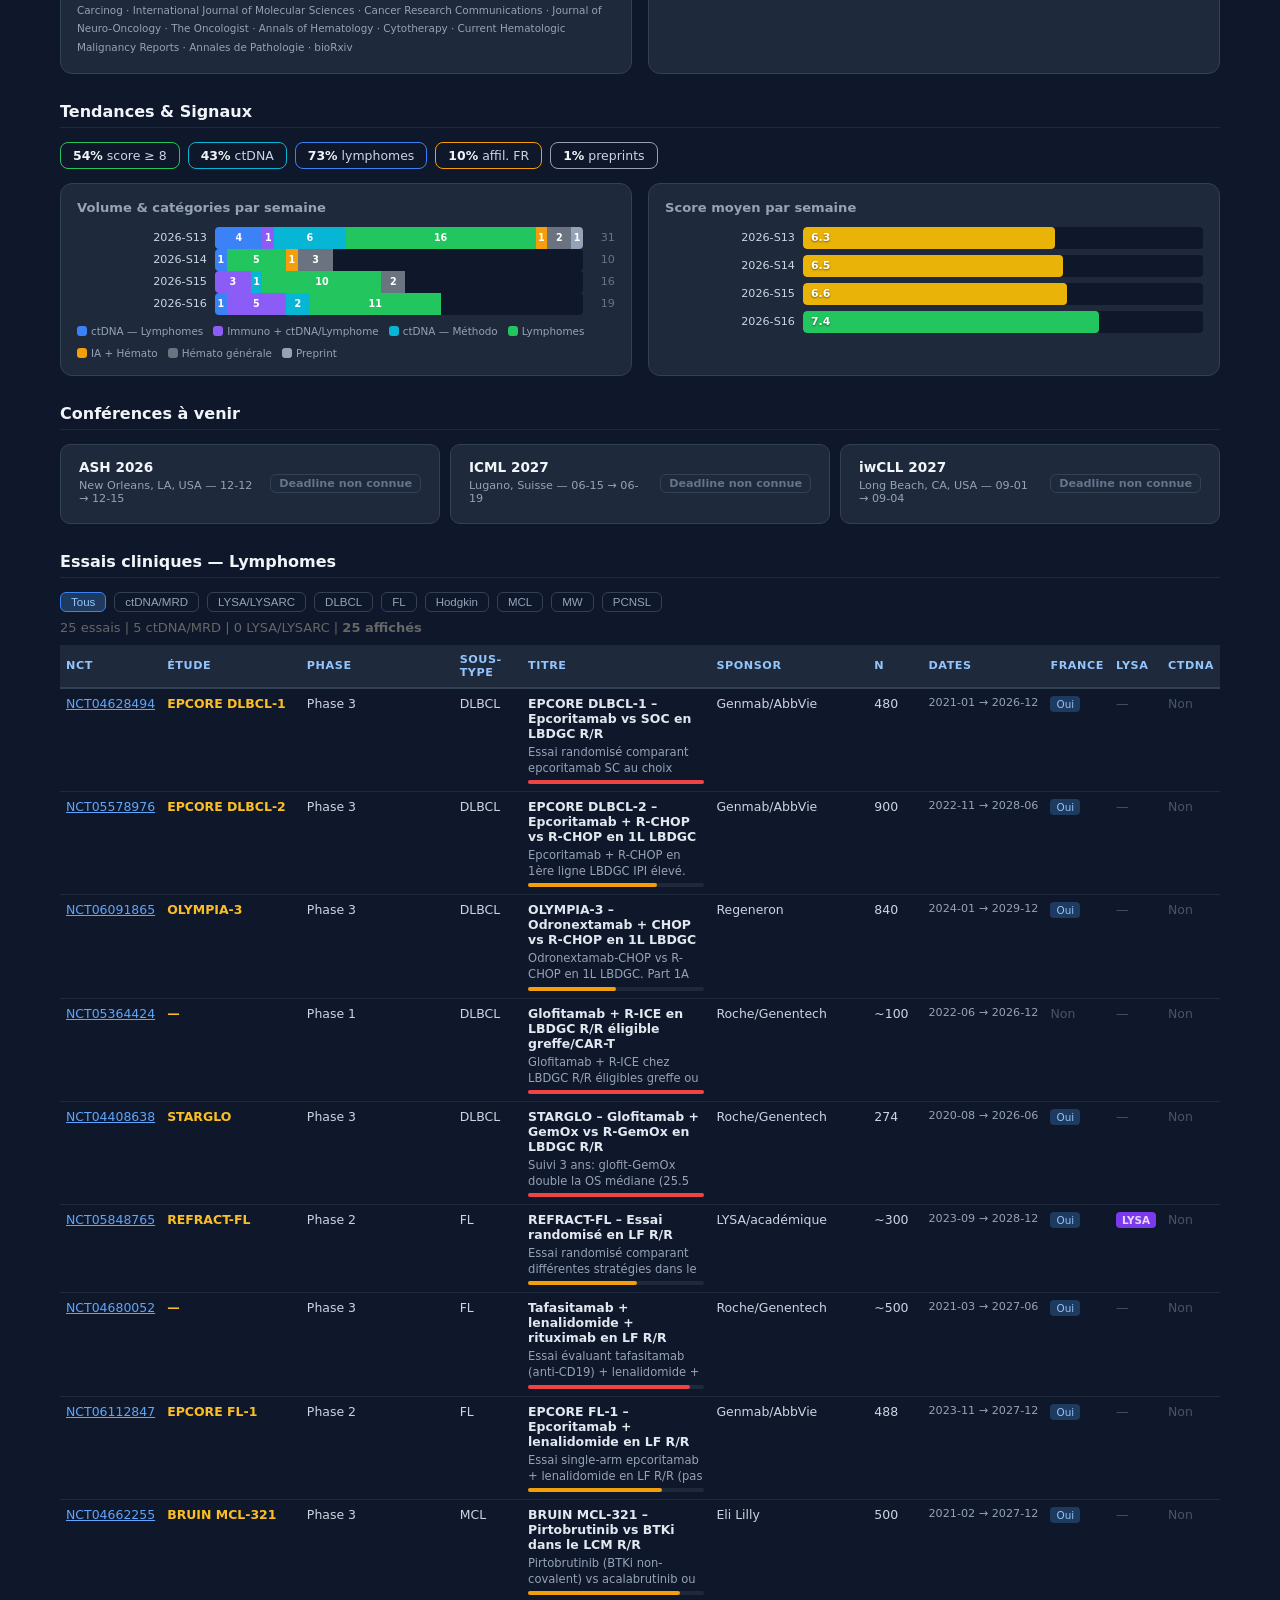
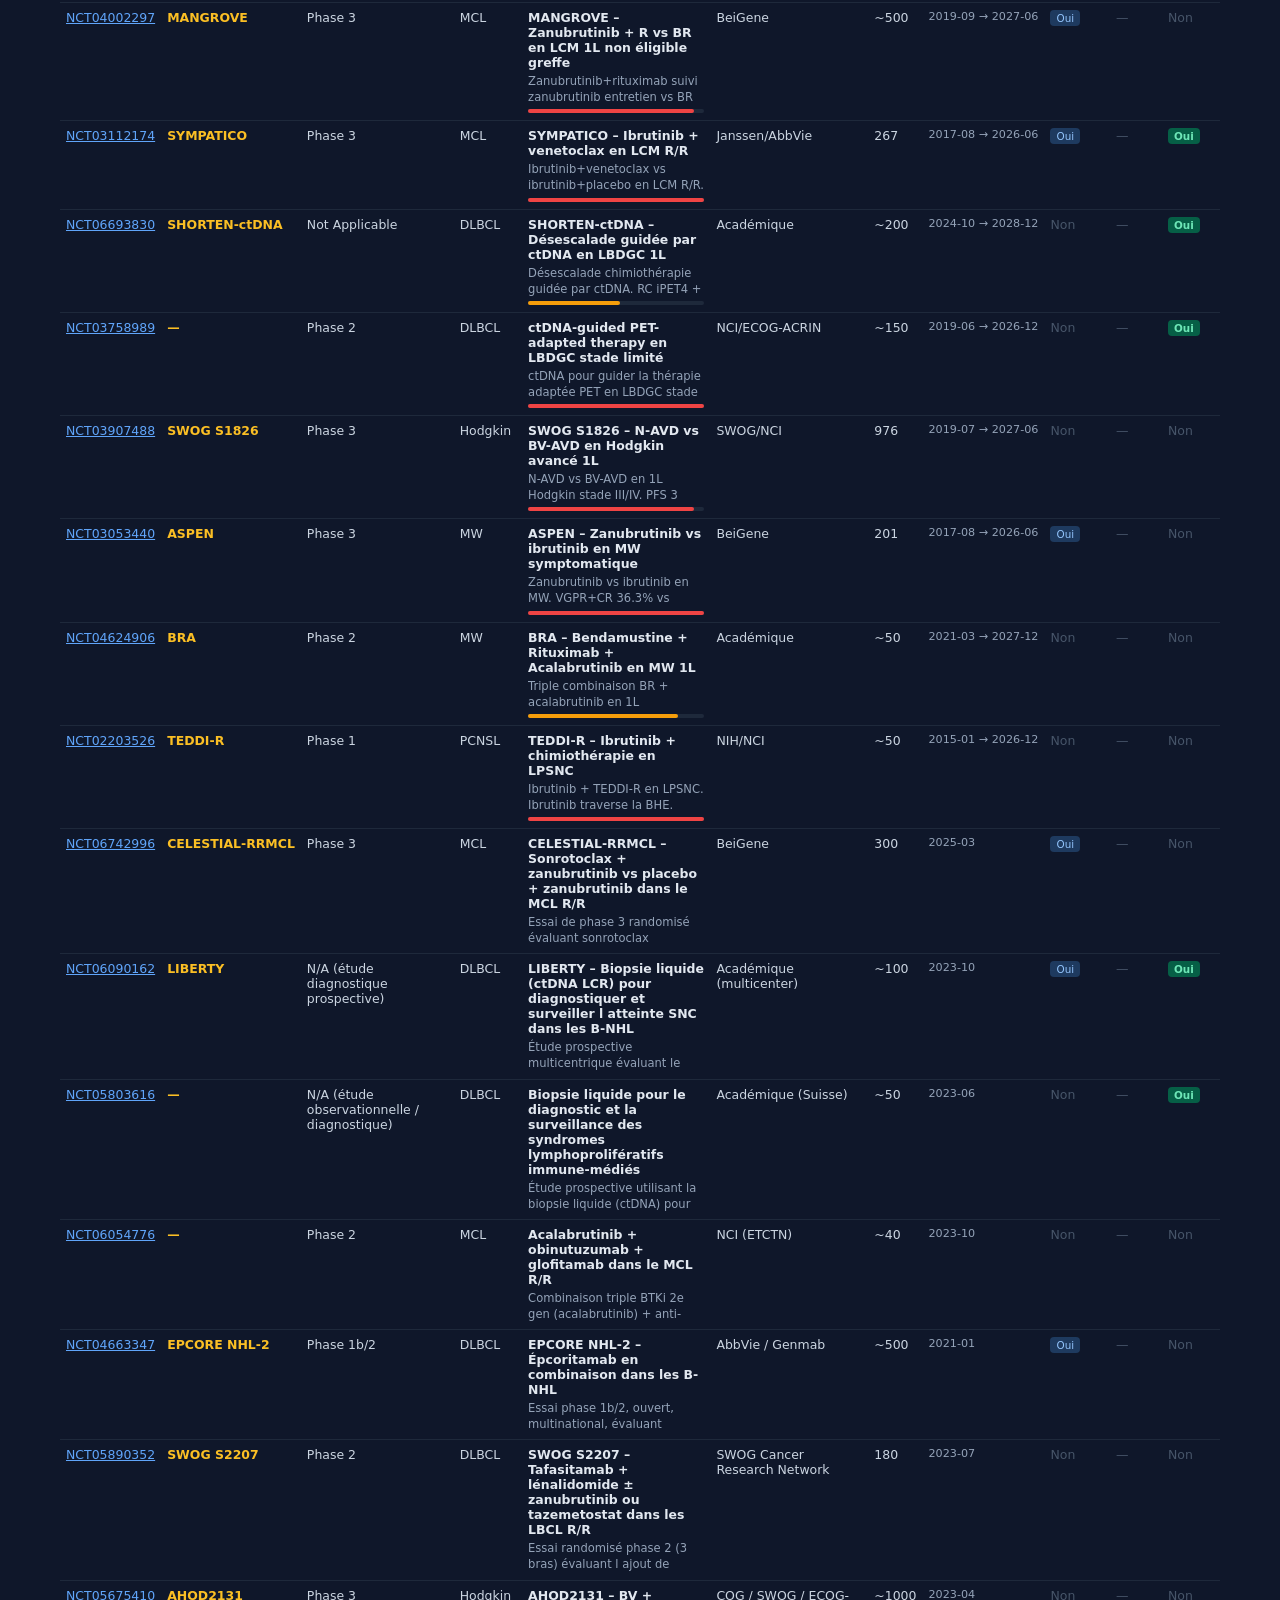
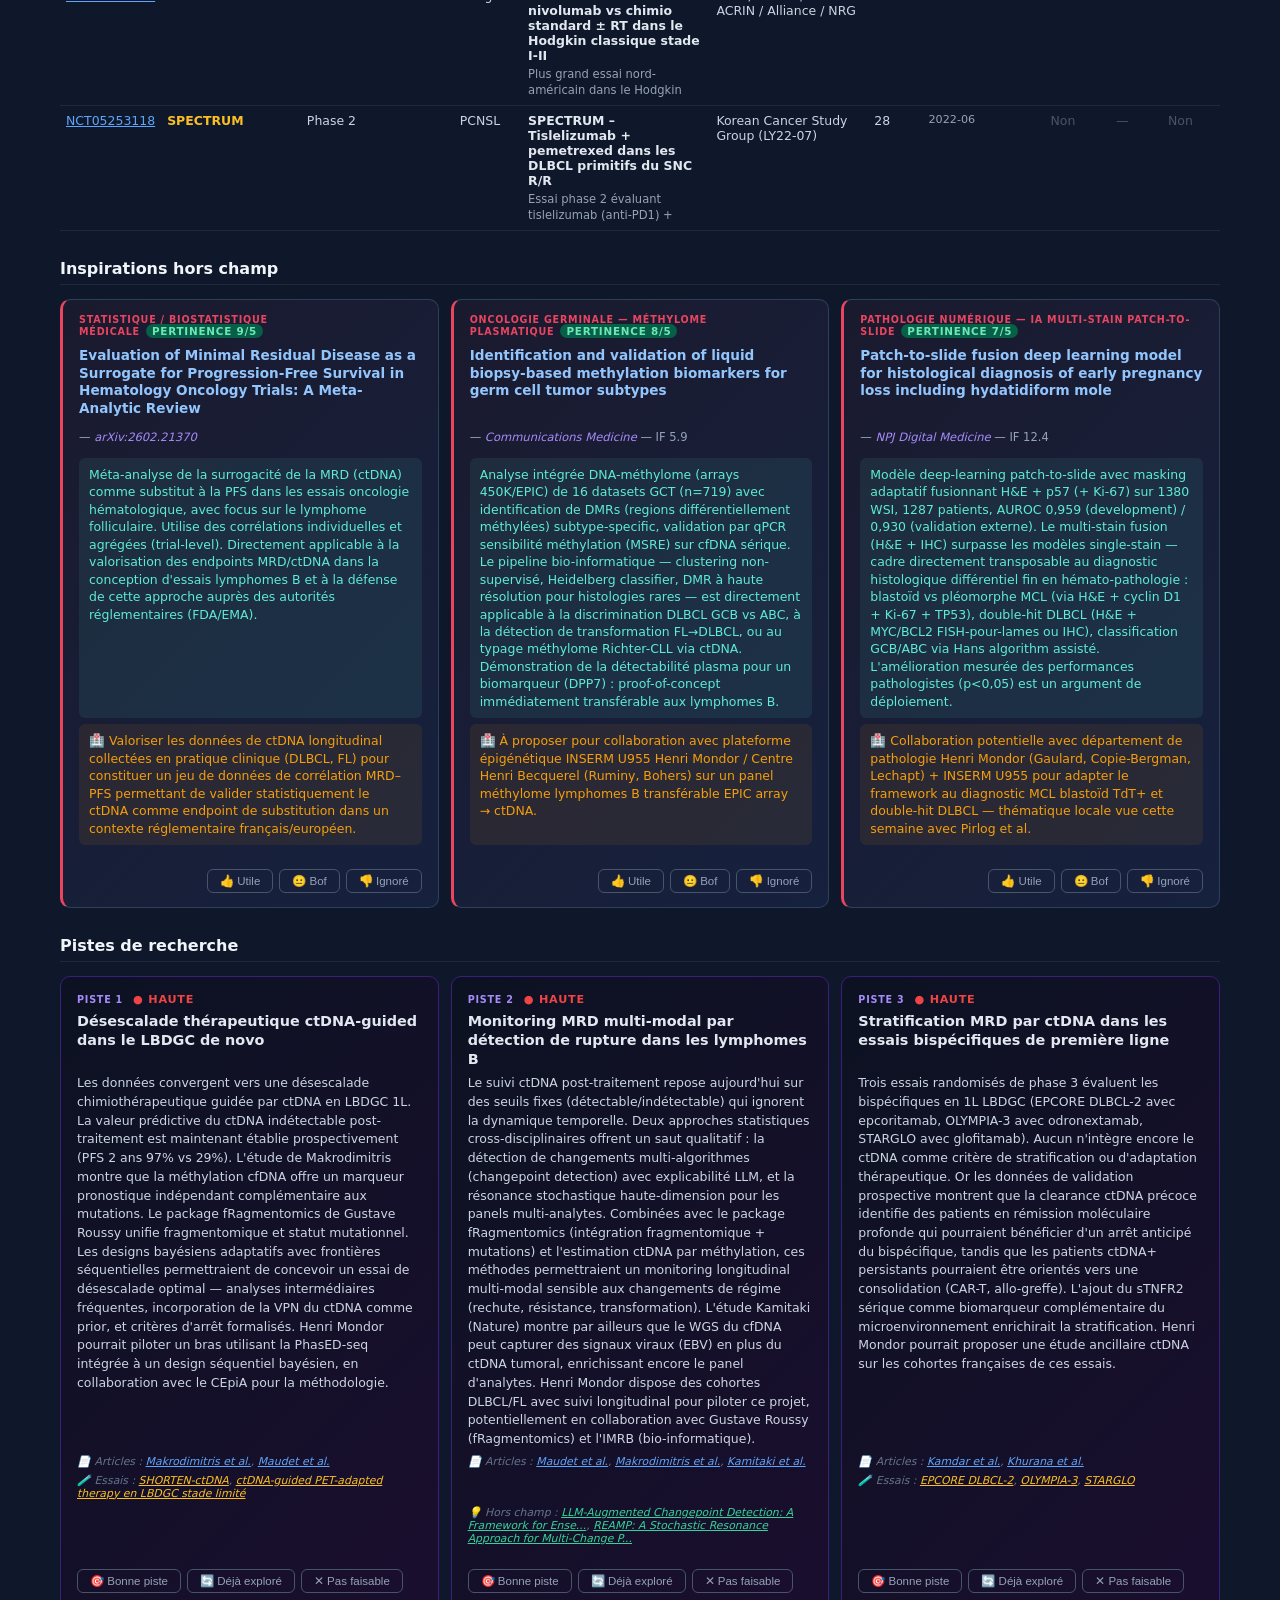
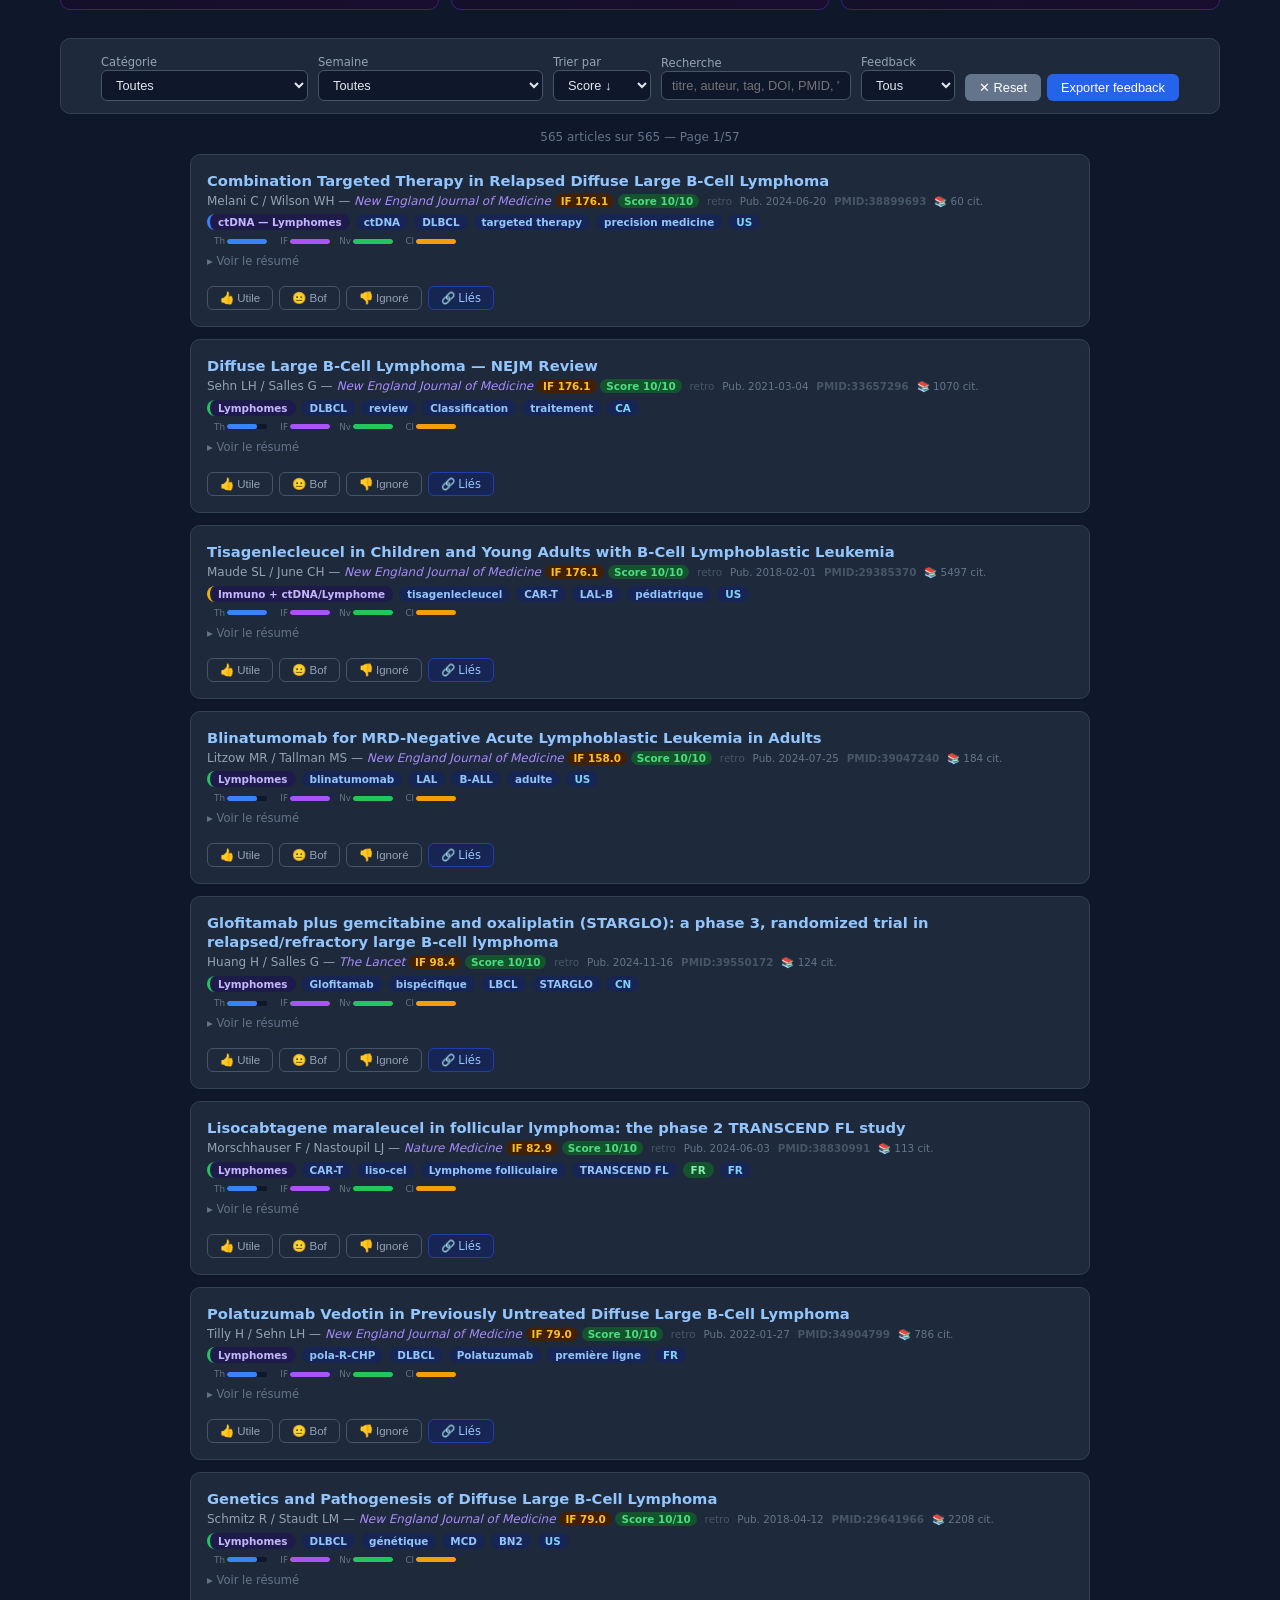
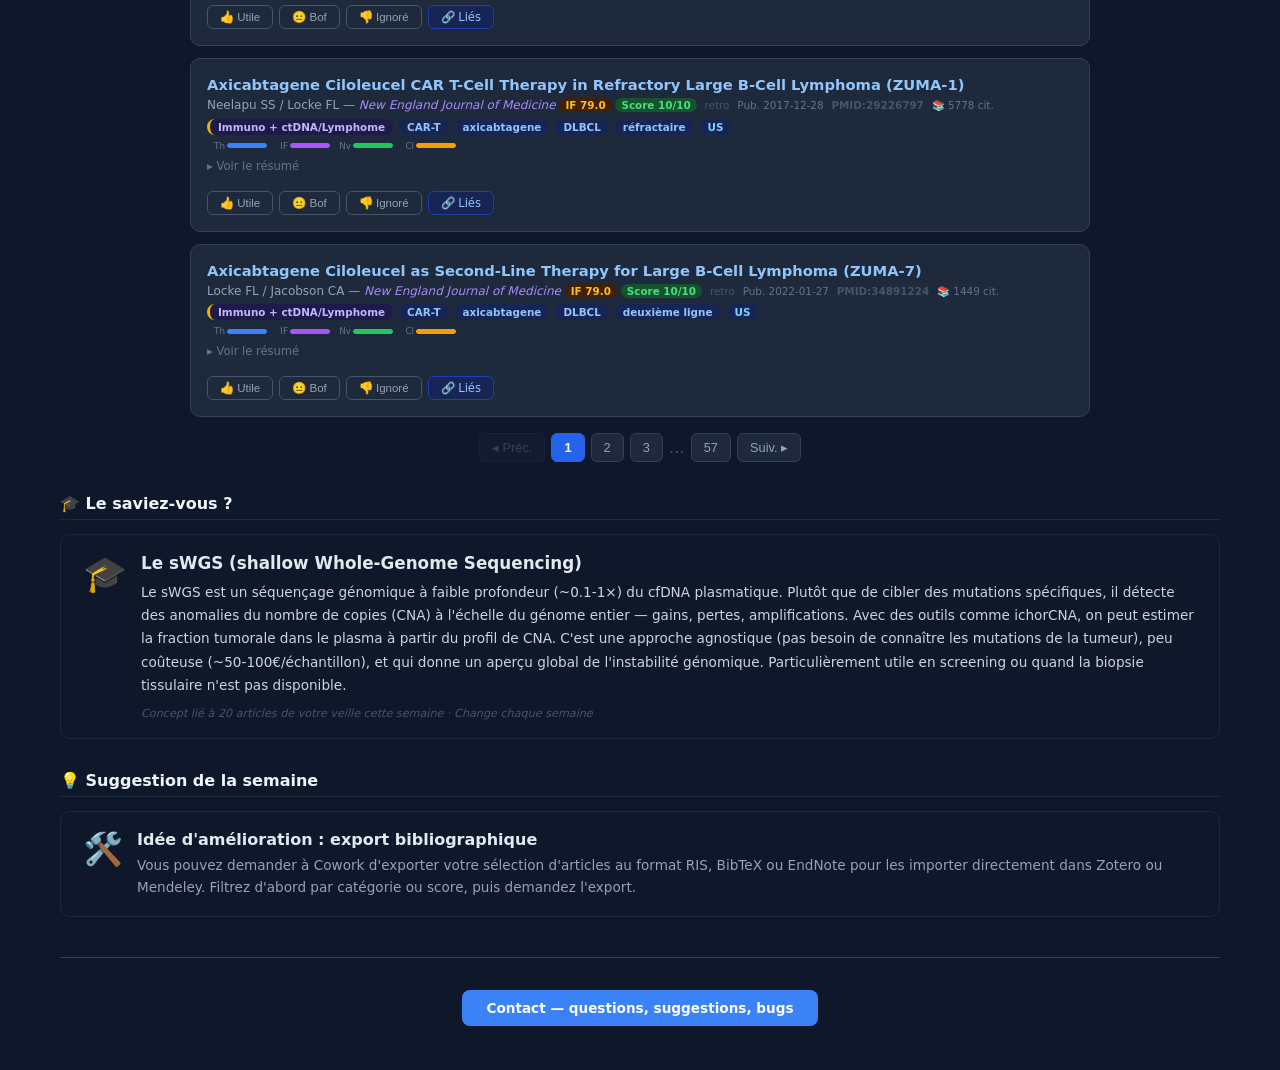
==== commit f5184492: "S16 import: 19 articles, 3 hors_champ, 4 directions (565 total)" ====
--- a/index.html
+++ b/index.html
@@ -3,7 +3,7 @@
 <head>
 <meta charset="UTF-8">
 <meta name="viewport" content="width=device-width, initial-scale=1.0">
-<title>Dashboard Veille Hémato — 2026-S15</title>
+<title>Dashboard Veille Hémato — 2026-S16</title>
 <style>
   * { margin: 0; padding: 0; box-sizing: border-box; }
   body { background: #0f172a; color: #e2e8f0; font-family: 'Segoe UI', system-ui, -apple-system, sans-serif; padding: 20px; max-width: 1200px; margin: 0 auto; }
@@ -343,7 +343,7 @@
 
 <div class="header">
   <h1>Veille Hémato-Immuno-Oncologie</h1>
-  <div class="sub">2026-S15 — Alexis Claudel, Henri Mondor — Généré le 17/04/2026</div>
+  <div class="sub">2026-S16 — Alexis Claudel, Henri Mondor — Généré le 23/04/2026</div>
 </div>
 
 <div id="deadlineBanner" style="display:none;background:#92400e;border:1px solid #f59e0b;border-radius:8px;padding:10px 16px;margin-bottom:12px;color:#fde68a;font-size:0.85rem;"></div>
@@ -12505,10 +12505,428 @@
     "critique": "Forces : large base (270k), cadre NMA frequentiste + sensibilité bayésienne, stratification histologique. Limites : RCTs non conçus pour malignité en endpoint, follow-up court, hétérogénéité des événements rapportés.",
     "pays": "TW",
     "citations": 0
+  },
+  {
+    "semaine": "2026-S16",
+    "titre": "Interim assessment by circulating tumor DNA in primary mediastinal large B-cell lymphoma: a multicenter LYSA study",
+    "auteur": "Camus V",
+    "senior": "Sesques P",
+    "journal": "Blood Advances",
+    "doi": "10.1182/bloodadvances.2025019108",
+    "doi_url": "https://doi.org/10.1182/bloodadvances.2025019108",
+    "categorie": "ctDNA — Lymphomes",
+    "tags": "ctDNA, MRD, DLBCL, Pronostic, 1ère-ligne",
+    "resume": "Étude LYSA multicentrique prospective observationnelle sur 84 PMBL traités par R-CHOP14 ou R-ACVBP. ctDNA détectable chez 98% à baseline. Après 4 cycles, MRD4 indétectable chez 87,7%. La persistance MRD4 prédit une PFS réduite (HR 78,1 [IC95 9,5-641,8]); PFS à 1 an 98,4% vs 33,3% (p<10⁻⁴). PPV 89% pour MRD4 vs 50% pour PET4, NPV équivalentes. Seul PET4(-)/MRD4(-) reste associé à la PFS en multivariée. NCT04980222.",
+    "metadata": "OK",
+    "preprint": "Publié",
+    "affFR": "Oui",
+    "if_val": 7.5,
+    "score": 10,
+    "date_pub": "2026-04-14",
+    "pmid": "41979332",
+    "critique": "Forces : cohorte française multicentrique LYSA, haute profondeur séquençage (LoD ~10⁻³), comparaison directe MRD vs PET à l'assessment interim. Limites : effectif modeste (n=84), suivi relativement court, MRD4 doit être validé prospectivement pour guider l'intensification.",
+    "pays": "FR",
+    "citations": 0
+  },
+  {
+    "semaine": "2026-S16",
+    "titre": "Preclinical circulating tumor DNA shedding duration and prognostic implications of modeling 3669 patients with cancer in the American Cancer Society CPS-3 and CCGA3",
+    "auteur": "Hubbell E",
+    "senior": "Swanton C",
+    "journal": "Cancer",
+    "doi": "10.1002/cncr.70380",
+    "doi_url": "https://doi.org/10.1002/cncr.70380",
+    "categorie": "ctDNA — Méthodo",
+    "tags": "ctDNA, biopsie-liquide, Pronostic, méta-analyse",
+    "resume": "Modélisation bayésienne de la durée de détectabilité ctDNA préclinique sur 1064 patients CPS-3 (diagnostic cancer dans les 3 ans post-tirage) et 2604 CCGA3. Sojourn times médians : 0,75-1,20 ans (local-distant), 0,49 ans pour le pancréas, 2,45 ans pour le lymphome (IC large). La positivité ctDNA au diagnostic confère un HR 1,98 [1,08-4,22] pour la mortalité. Framework pour design d'études MCED (multi-cancer early detection).",
+    "metadata": "OK",
+    "preprint": "Publié",
+    "affFR": "Non",
+    "if_val": 6.2,
+    "score": 7,
+    "date_pub": "2026-04-15",
+    "pmid": "41953965",
+    "critique": "Forces : effectif massif (3669 pts), modélisation bayésienne rigoureuse, données d'une banque prospective. Limites : extrapolation à partir d'un test unique (Galleri), IC très larges pour les cancers rares comme le lymphome, pas directement applicable aux décisions cliniques individuelles.",
+    "pays": "US",
+    "citations": 0
+  },
+  {
+    "semaine": "2026-S16",
+    "titre": "LySeqST: A targeted sequencing assay for robust genomic classification of diffuse large B-cell lymphoma",
+    "auteur": "Hilton LK",
+    "senior": "Scott DW",
+    "journal": "Blood Advances",
+    "doi": "10.1182/bloodadvances.2026020105",
+    "doi_url": "https://doi.org/10.1182/bloodadvances.2026020105",
+    "categorie": "Lymphomes",
+    "tags": "DLBCL, Classification, diagnostique",
+    "resume": "Conception et validation d'un panel de séquençage ciblé (LySeqST) pour classification génomique du DLBCL selon LymphGen et DLBclass. Validation in silico et en conditions réelles versus WES sur cohorte population-based, confirmant que seuls les DLBCL exprimant la signature dark zone ont un pronostic inférieur. Alternative coût-efficiente au WES pour stratification moléculaire.",
+    "metadata": "OK",
+    "preprint": "Publié",
+    "affFR": "Non",
+    "if_val": 7.5,
+    "score": 8,
+    "date_pub": "2026-04-15",
+    "pmid": "41985007",
+    "critique": "Forces : panel optimisé pour LymphGen/DLBclass, validation population-based, réduction coût vs WES. Limites : assay tumor-tissue (PAS de ctDNA malgré le nom), nécessite biopsie, impact clinique sur sélection thérapeutique subtype-specific reste à démontrer dans des essais prospectifs.",
+    "pays": "CA",
+    "citations": 0
+  },
+  {
+    "semaine": "2026-S16",
+    "titre": "[Blastoid mantle cell lymphoma, TdT-positive: Toward a more juvenile profile?]",
+    "auteur": "Pirlog R",
+    "senior": "Poullot E",
+    "journal": "Annales de Pathologie",
+    "doi": "10.1016/j.annpat.2026.03.006",
+    "doi_url": "https://doi.org/10.1016/j.annpat.2026.03.006",
+    "categorie": "Lymphomes",
+    "tags": "Lymphome du manteau, diagnostique, Classification",
+    "resume": "Case report du département de pathologie de Henri Mondor (équipe Gaulard/Copie-Bergman/Poullot) : homme de 63 ans avec MCL médullaire de morphologie blastoide, CD20+/CD5+/cyclin D1+/SOX11-/TdT+ diffus, avec réarrangement MYC. Cette association exceptionnelle (blastoid + TdT + MYC-R) évoque une dédifférenciation tumorale et élargit le spectre clinico-biologique du MCL, avec implications diagnostiques et pronostiques importantes.",
+    "metadata": "OK",
+    "preprint": "Publié",
+    "affFR": "Oui",
+    "if_val": 0.9,
+    "score": 6,
+    "date_pub": "2026-04-15",
+    "pmid": "41991365",
+    "critique": "Forces : case report d'équipe d'Alexis (Henri Mondor), présentation rare/pédagogique, discussion clinico-biologique fine. Limites : cas unique, IF faible (<5, inclusion exceptionnelle — équipe locale), ne permet pas de conclusions pronostiques, pas de ctDNA/MRD longitudinal.",
+    "pays": "FR",
+    "citations": 0
+  },
+  {
+    "semaine": "2026-S16",
+    "titre": "Evolving therapeutic strategies in mantle cell lymphoma: advancements and future directions",
+    "auteur": "Tavarozzi R",
+    "senior": "Ladetto M",
+    "journal": "Leukemia",
+    "doi": "10.1038/s41375-026-02942-1",
+    "doi_url": "https://doi.org/10.1038/s41375-026-02942-1",
+    "categorie": "Lymphomes",
+    "tags": "Lymphome du manteau, BTKi, CAR-T, bispécifiques, guidelines",
+    "resume": "Revue des stratégies thérapeutiques évolutives dans le MCL : BTKi en frontline (± chimio, ou chemo-free), approches R/R avec CAR-T et pirtobrutinib pour les patients exposés aux BTKi covalents, bispecifics en développement. Synthèse des combinaisons rationnelles, du séquençage, et intégration des immunoconjugués pour surmonter les rémissions non durables, en particulier chez les patients à haut risque (TP53, blastoid).",
+    "metadata": "OK",
+    "preprint": "Publié",
+    "affFR": "Non",
+    "if_val": 11.4,
+    "score": 7,
+    "date_pub": "2026-04-15",
+    "pmid": "41986622",
+    "critique": "Forces : revue synthétique par équipe Ladetto (expertise MCL), intègre données récentes SHINE, ECHO, TRIANGLE et pirtobrutinib. Limites : pas de recommandations algorithmiques, peu de place donnée au MRD ctDNA comme outil décisionnel, absence de discussion détaillée sur la sous-classification classique vs non-nodal leukémique.",
+    "pays": "IT",
+    "citations": 0
+  },
+  {
+    "semaine": "2026-S16",
+    "titre": "Diagnosis-to-Treatment Interval Is Associated With Outcomes in Follicular Lymphoma Treated with Immunochemotherapy",
+    "auteur": "Vodička P",
+    "senior": "Maurer MJ",
+    "journal": "Blood",
+    "doi": "10.1182/blood.2026033090",
+    "doi_url": "https://doi.org/10.1182/blood.2026033090",
+    "categorie": "Lymphomes",
+    "tags": "FL, Pronostic, 1ère-ligne",
+    "resume": "Cohortes internationales de découverte et validation montrant qu'un intervalle court entre diagnostic et traitement (DTI) prédit indépendamment un moins bon pronostic en lymphome folliculaire traité par immuno-chimiothérapie. Valeur pronostique au-delà des indices classiques (FLIPI/FLIPI-2), avec implications pour la stratification du risque, le design des essais et l'interprétation des résultats comparatifs.",
+    "metadata": "OK",
+    "preprint": "Publié",
+    "affFR": "Oui",
+    "if_val": 20.3,
+    "score": 8,
+    "date_pub": "2026-04-14",
+    "pmid": "41980013",
+    "critique": "Forces : cohortes internationales multicentriques, co-auteurs français (Ghesquieres, Lyon Sud), réplicable, implication directe sur l'interprétation des essais cliniques (biais d'inclusion). Limites : DTI est un proxy clinique sans base biologique directe, confondeurs possibles (gravité clinique au diagnostic), intégration dans la décision thérapeutique peu opérationnelle.",
+    "pays": "US",
+    "citations": 0
+  },
+  {
+    "semaine": "2026-S16",
+    "titre": "Lenalidomide-rituximab or lenalidomide-rituximab-bendamustine for relapsed/refractory follicular lymphoma: primary and final analysis of the randomized phase II HOVON110/ReBeL study",
+    "auteur": "Kersten MJ",
+    "senior": "Zijlstra JM",
+    "journal": "Haematologica",
+    "doi": "10.3324/haematol.2025.300152",
+    "doi_url": "https://doi.org/10.3324/haematol.2025.300152",
+    "categorie": "Lymphomes",
+    "tags": "FL, R/R, phase-3",
+    "resume": "Essai phase II randomisé HOVON110/ReBeL comparant R² (lénalidomide-rituximab) vs R²B (+bendamustine) en FL R/R, avec maintenance rituximab. 92 patients (arrêt précoce pour recrutement). CR à EOI : 11,4% (R²) vs 15,2% (R²B). À 60 mois : EFS 39,5% vs 56,4%, OS 72,1% vs 86,3%. Toxicités sévères : 6,8% (A) vs 13,0% (B), 2 décès par pneumonie dans le bras R². R²B numériquement supérieur mais plus toxique.",
+    "metadata": "OK",
+    "preprint": "Publié",
+    "affFR": "Non",
+    "if_val": 10.1,
+    "score": 7,
+    "date_pub": "2026-04-16",
+    "pmid": "41988778",
+    "critique": "Forces : essai randomisé prospectif européen, maintenance standardisée, suivi long (74 mois). Limites : arrêt précoce (faible puissance, design non-comparatif), CR rates CT-based basses et discutables (pas de PET obligatoire), pertinence pratique incertaine vs tazemetostat/mosunetuzumab dans l'ère actuelle.",
+    "pays": "NL",
+    "citations": 0
+  },
+  {
+    "semaine": "2026-S16",
+    "titre": "Dissecting Pirtobrutinib Resistance in Mantle Cell Lymphoma Through Single-Cell Multi-Omics",
+    "auteur": "Yan F",
+    "senior": "Wang M",
+    "journal": "American Journal of Hematology",
+    "doi": "10.1002/ajh.70304",
+    "doi_url": "https://doi.org/10.1002/ajh.70304",
+    "categorie": "Lymphomes",
+    "tags": "Lymphome du manteau, BTKi, résistance, single-cell, R/R",
+    "resume": "Profiling scRNA-seq + scATAC-seq + scDNA-seq longitudinal de patients MCL traités par pirtobrutinib (PBN). Deux routes de résistance identifiées : génétique (gains 1q, 2p, 8q + reprogrammation transcriptomique et épigénétique) et non-génétique (remodelage transcriptionnel/épigénétique seul). RAD21 et SMC3 (complexe cohésine) identifiés comme régulateurs chromatiniens dont la baisse pourrait resensibiliser. Population stem-like enrichie dans résistance (EMT, métabolisme).",
+    "metadata": "OK",
+    "preprint": "Publié",
+    "affFR": "Non",
+    "if_val": 10.7,
+    "score": 8,
+    "date_pub": "2026-04-17",
+    "pmid": "41998849",
+    "critique": "Forces : intégration multi-omique single-cell longitudinale, identification de cibles chromatiniennes actionnables, approche translationnelle forte (MD Anderson, équipe M. Wang). Limites : effectif patient limité, validations fonctionnelles in vitro majoritairement, applicabilité clinique de l'inhibition RAD21/SMC3 spéculative, pas de ctDNA en parallèle.",
+    "pays": "US",
+    "citations": 0
+  },
+  {
+    "semaine": "2026-S16",
+    "titre": "PRMT5 inhibition sensitizes B-cell lymphoma cells to ferroptosis",
+    "auteur": "Liu Y",
+    "senior": "Rui L",
+    "journal": "Leukemia",
+    "doi": "10.1038/s41375-026-02932-3",
+    "doi_url": "https://doi.org/10.1038/s41375-026-02932-3",
+    "categorie": "Lymphomes",
+    "tags": "DLBCL, Lymphome du manteau, résistance, Microenvironnement",
+    "resume": "Identification d'un axe PRMT5-ATF5-SLC7A11 supprimant la ferroptose dans DLBCL et MCL via la voie AKT-MYC-ATF5 et la régulation de SLC7A11 (import cystine → GSH). L'inhibition PRMT5 (GSK3326595) sensibilise les cellules lymphomateuses à la ferroptose induite par le diméthyl fumarate (DMF, déplétion irréversible du GSH). Synergie in vivo dans un modèle PDX.",
+    "metadata": "OK",
+    "preprint": "Publié",
+    "affFR": "Non",
+    "if_val": 11.4,
+    "score": 7,
+    "date_pub": "2026-04-17",
+    "pmid": "41998301",
+    "critique": "Forces : mécanisme moléculaire bien caractérisé, synergie préclinique avec un composé déjà approuvé pour la SEP (DMF) — opportunité de repositionnement, PDX convaincant. Limites : pas d'étude clinique, ATF5 régulation et spécificité tissulaire à préciser, absence de stratification par sous-types LymphGen/DLBclass.",
+    "pays": "US",
+    "citations": 0
+  },
+  {
+    "semaine": "2026-S16",
+    "titre": "Single-day nonactivated IL-18-armed CAR T cells establish a durable, stemlike state with enhanced persistence",
+    "auteur": "Durgin JS",
+    "senior": "Ghassemi S",
+    "journal": "Blood",
+    "doi": "10.1182/blood.2026033460",
+    "doi_url": "https://doi.org/10.1182/blood.2026033460",
+    "categorie": "Immuno + ctDNA/Lymphome",
+    "tags": "CAR-T, DLBCL, single-cell, 1ère-ligne",
+    "resume": "Fabrication single-day de CAR-T non-activées armées pour sécréter IL-18. Profiling scRNA-seq et métabolomique : augmentation IL7R, KLF2, MCL1 et suppression de PDCD1, TOX, HAVCR2. Fitness mitochondriale accrue, expansion naïve-like, résistance à l'épuisement. Efficacité antitumorale in vivo dans xenografts lymphome, leucémie et pancréas. Plateforme pour réduction du vein-to-vein time.",
+    "metadata": "OK",
+    "preprint": "Publié",
+    "affFR": "Non",
+    "if_val": 20.3,
+    "score": 7,
+    "date_pub": "2026-04-16",
+    "pmid": "41990270",
+    "critique": "Forces : élégance du design (single-day non-activée + IL-18 autocrine), intégration multi-omique, pertinence clinique (équipe Penn, Ghassemi/June). Limites : étude préclinique uniquement, pas de données FIH, pas de mesure ctDNA, sécurité IL-18 systémique à démontrer en humain, coûts manufacturing potentiellement favorables mais à valider.",
+    "pays": "US",
+    "citations": 0
+  },
+  {
+    "semaine": "2026-S16",
+    "titre": "Demethylation-primed tandem CD19/CD20 CAR T cells in relapsed/refractory B-cell lymphoma: a phase I/II trial",
+    "auteur": "Wang C",
+    "senior": "Han W",
+    "journal": "Nature Communications",
+    "doi": "10.1038/s41467-026-72040-4",
+    "doi_url": "https://doi.org/10.1038/s41467-026-72040-4",
+    "categorie": "Immuno + ctDNA/Lymphome",
+    "tags": "CAR-T, DLBCL, R/R, ctDNA",
+    "resume": "Essai phase I/II (NCT04697940) de CAR-T CD19/CD20 tandem amorcés ex vivo par décitabine (DAC) chez 23 patients R/R NHL. CRR 87%, PFS à 2 ans 77% (suivi médian 24,3 mois). Tolérance favorable. scRNA-seq montre enrichissement en progéniteurs memory-like avec signatures cytotoxiques et de mémoire préservées. Le priming DAC favorise la durabilité CAR-T via reprogrammation épigénétique.",
+    "metadata": "OK",
+    "preprint": "Publié",
+    "affFR": "Non",
+    "if_val": 16.6,
+    "score": 8,
+    "date_pub": "2026-04-15",
+    "pmid": "41986386",
+    "critique": "Forces : résultats cliniques remarquables (CRR 87%, PFS 77%), rationale épigénétique solide, scRNA-seq couplée. Limites : cohorte petite (n=23), single-arm non randomisé, comparaison historique pour le bénéfice DAC, validation dans un centre chinois unique — nécessite confirmation multicentrique internationale et comparaison directe vs CD19-CAR standards.",
+    "pays": "CN",
+    "citations": 0
+  },
+  {
+    "semaine": "2026-S16",
+    "titre": "Spectrum, pathobiology, mechanistic insights and diagnostic challenges of post-CAR T cell therapy lymphoproliferative disorders",
+    "auteur": "Ali A",
+    "senior": "Jain MD",
+    "journal": "Nature Reviews Clinical Oncology",
+    "doi": "10.1038/s41571-026-01147-w",
+    "doi_url": "https://doi.org/10.1038/s41571-026-01147-w",
+    "categorie": "Immuno + ctDNA/Lymphome",
+    "tags": "CAR-T, toxicité, guidelines",
+    "resume": "Revue détaillée des lymphoproliférations post-CAR-T (transgène+ et transgène-), spectre clinico-biologique, facteurs pathogéniques : hématopoïèse clonale pré-existante, dérégulation de signalisation, stimuli inflammatoires, intégration vectorielle CAR-transgène (rare). Cadre pour la reconnaissance précoce, l'évaluation diagnostique, le classement consensus et la pharmacovigilance.",
+    "metadata": "OK",
+    "preprint": "Publié",
+    "affFR": "Non",
+    "if_val": 78.8,
+    "score": 9,
+    "date_pub": "2026-04-15",
+    "pmid": "41986503",
+    "critique": "Forces : synthèse complète dans un contexte FDA class warning, cadre diagnostique et mécanistique actionnable, orientation pharmacovigilance. Limites : pauvreté des cas bien caractérisés (rare), hétérogénéité clinique, absence de guidelines prescriptives — outil pour le clinicien averti plus qu'un algorithme opérationnel.",
+    "pays": "US",
+    "citations": 0
+  },
+  {
+    "semaine": "2026-S16",
+    "titre": "A Phase 2, Open-Label, Multicenter Study of the Safety and Efficacy of TAK-007 in Adult Patients with Relapsed/Refractory B-cell Non-Hodgkin Lymphoma",
+    "auteur": "Darrah JM",
+    "senior": "Karmali R",
+    "journal": "Blood Cancer Discovery",
+    "doi": "10.1158/2643-3230.BCD-25-0323-A",
+    "doi_url": "https://doi.org/10.1158/2643-3230.BCD-25-0323-A",
+    "categorie": "Immuno + ctDNA/Lymphome",
+    "tags": "CAR-T, DLBCL, FL, R/R, ctDNA",
+    "resume": "Phase 2 TAK-007 : CAR-NK CD19 off-the-shelf dérivée de sang de cordon cryopreservé, 26 patients R/R B-NHL lourdement prétraités. Toxicité limitée (CRS grade 1-2 11,5%). ORR 60,9% (IC 38,5-80,3) à 800×10⁶ cellules. PFS médiane 2,0 mois LBCL (n=10) vs 5,6 mois iNHL (n=7). Réponses ctDNA-négatives observées. scRNA-seq distingue produits responders (NK prolifératifs) vs non-responders (NK-CD56dim).",
+    "metadata": "OK",
+    "preprint": "Publié",
+    "affFR": "Non",
+    "if_val": 11.5,
+    "score": 7,
+    "date_pub": "2026-04-17",
+    "pmid": "41995697",
+    "critique": "Forces : preuve de concept CAR-NK allogénique en lymphome, tolérance favorable (point fort vs CAR-T autologue), biomarqueur produit identifié. Limites : PFS courte en LBCL, effectif réduit, persistence limitée, pas de comparaison directe vs CAR-T, rôle dans l'algorithme thérapeutique encore à définir.",
+    "pays": "US",
+    "citations": 0
+  },
+  {
+    "semaine": "2026-S16",
+    "titre": "Decreased renal function predicts severe cytokine release syndrome after CAR-T-cell therapy for large B-cell lymphoma",
+    "auteur": "Arai Y",
+    "senior": "Kato K",
+    "journal": "British Journal of Haematology",
+    "doi": "10.1111/bjh.70488",
+    "doi_url": "https://doi.org/10.1111/bjh.70488",
+    "categorie": "Immuno + ctDNA/Lymphome",
+    "tags": "CAR-T, DLBCL, toxicité, real-world",
+    "resume": "Registre national japonais, 900 LBCL traités par CD19 CAR-T (2019-2024). CRS tous grades 75,0%, grade≥2 20,8%, grade≥3 14,0%. En multivariée, eGFR bas (aHR 1,108 par -10 mL/min), ferritine, CRP et LDH élevées prédisent indépendamment un CRS ≥grade 2. Modèle CRS-PRE à 4 facteurs stratifiant les risques en low/intermediate/high (2,8% / 26,0% / 50,0% d'incidence CRS ≥2).",
+    "metadata": "OK",
+    "preprint": "Publié",
+    "affFR": "Non",
+    "if_val": 6.5,
+    "score": 7,
+    "date_pub": "2026-04-15",
+    "pmid": "41986280",
+    "critique": "Forces : effectif registre national massif (n=900), modèle simple pré-infusion cliniquement transposable, facteurs robustes. Limites : rétrospectif, hétérogénéité produits CAR-T, non validé dans cohorte externe non-japonaise, eGFR comme proxy de réserve rénale et non de fonction immune, pas d'impact démontré sur la conduite du tocilizumab prophylactique.",
+    "pays": "JP",
+    "citations": 0
+  },
+  {
+    "semaine": "2026-S16",
+    "titre": "A survival prognostic model for gastro-intestinal diffuse large B-cell lymphomas: A multicenter retrospective study",
+    "auteur": "Wu S",
+    "senior": "Li Y",
+    "journal": "Cancer Letters",
+    "doi": "10.1016/j.canlet.2026.218511",
+    "doi_url": "https://doi.org/10.1016/j.canlet.2026.218511",
+    "categorie": "Lymphomes",
+    "tags": "DLBCL, Pronostic, real-world",
+    "resume": "Étude rétrospective multicentrique chinoise de 1023 lymphomes gastro-intestinaux primitifs, 462 DLBCL traités par R-CHOP en training, 192 en validation externe. R-CHOP > CHOP (P<0,001). Nomogramme survie à 4 variables : Âge, stade Lugano, LDH, Hémoglobine (C-stat 0,83 training, 0,81 validation). Alternative simple au modèle HLAMA, validé externellement.",
+    "metadata": "OK",
+    "preprint": "Publié",
+    "affFR": "Non",
+    "if_val": 9.7,
+    "score": 5,
+    "date_pub": "2026-04-15",
+    "pmid": "41991139",
+    "critique": "Forces : cohorte large, validation externe, modèle simple cliniquement applicable. Limites : rétrospectif, sous-types moléculaires (LymphGen, COO) non intégrés, applicabilité hors-Chine à valider, pas d'intégration ctDNA/MRD, pondération des variables cliniques classiques seulement.",
+    "pays": "CN",
+    "citations": 0
+  },
+  {
+    "semaine": "2026-S16",
+    "titre": "Interpretable multimodal PET/CT-EHR fusion via mixture-of-experts for prognostic stratification in mantle cell lymphoma: a multicenter study",
+    "auteur": "Jiang C",
+    "senior": "Tian R",
+    "journal": "BMC Medicine",
+    "doi": "10.1186/s12916-026-04865-1",
+    "doi_url": "https://doi.org/10.1186/s12916-026-04865-1",
+    "categorie": "Lymphomes",
+    "tags": "Lymphome du manteau, Pronostic, 1ère-ligne",
+    "resume": "Framework deep-learning MoE (Mixture-of-Experts) fusionnant PET/CT baseline (radiomique + vision encoder) et EHR (modèle de langage médical) chez 187 MCL naïfs multicentriques. R-signatures discriminent la rechute (AUC 0,893 training / 0,755 validation) et le décès (AUC 0,804 / 0,844). Modèles multiparamétriques (+ TLG, β2μ, leucocytes, Ki-67) : C-index 0,892 / 0,781 PFS et 0,877 / 0,862 OS — dépassent MIPI et PET-seul.",
+    "metadata": "OK",
+    "preprint": "Publié",
+    "affFR": "Non",
+    "if_val": 9.3,
+    "score": 8,
+    "date_pub": "2026-04-16",
+    "pmid": "41992190",
+    "critique": "Forces : design interprétable (attention maps, contribution par expert), validation externe, corrélation pathologique (blastoid/pléomorphe). Limites : n=187 (modeste pour DL), chute du C-index en validation externe (0,89→0,78), intégration MRD ctDNA absente, adoption clinique nécessite intégration workflow nuclear medicine.",
+    "pays": "CN",
+    "citations": 0
+  },
+  {
+    "semaine": "2026-S16",
+    "titre": "AI-guided discovery of the IRF4-PAICS-LDHA axis as a multitarget hub linking tumor metabolism to CD8+ T cell exhaustion in DLBCL",
+    "auteur": "Wang Z",
+    "senior": "Chen Q",
+    "journal": "NPJ Precision Oncology",
+    "doi": "10.1038/s41698-026-01428-8",
+    "doi_url": "https://doi.org/10.1038/s41698-026-01428-8",
+    "categorie": "Lymphomes",
+    "tags": "DLBCL, Microenvironnement, résistance",
+    "resume": "Pipeline ML (33 gènes priorisés) sur scRNA-seq DLBCL identifie PAICS comme hub immunosuppresseur. Axe IRF4-PAICS-LDHA : IRF4 active transcriptionnellement PAICS, qui interagit physiquement avec LDHA pour augmenter son activité, déséquilibrant NAD+/NADH vers l'immunosuppression (IFN-γ↓, TGF-β/IL-10↑, épuisement CD8+). Méthotrexate et knockdown LDHA restaurent la balance et supprement la croissance tumorale.",
+    "metadata": "OK",
+    "preprint": "Publié",
+    "affFR": "Non",
+    "if_val": 7.5,
+    "score": 6,
+    "date_pub": "2026-04-16",
+    "pmid": "41991742",
+    "critique": "Forces : intégration ML + biologie fonctionnelle, lien métabolisme/immunologie élégant, repositionnement potentiel du méthotrexate. Limites : in vitro / xenograft principalement, méthotrexate déjà utilisé en CNS lymphoma — contribution clinique novelle limitée, PAICS non druggable directement, nécessite validation humaine.",
+    "pays": "CN",
+    "citations": 0
+  },
+  {
+    "semaine": "2026-S16",
+    "titre": "Clinical strategies for lymphoma management: Recommendations from the Bridging the Gaps in Leukemia, Lymphoma, and Multiple Myeloma Consensus Conference 2025",
+    "auteur": "Danilov AV",
+    "senior": "Shadman M",
+    "journal": "Cancer",
+    "doi": "10.1002/cncr.70389",
+    "doi_url": "https://doi.org/10.1002/cncr.70389",
+    "categorie": "Lymphomes",
+    "tags": "Lymphome du manteau, CLL, DLBCL, guidelines, CAR-T, BTKi",
+    "resume": "Conférence de consensus BTG 2025 (Delphi modifié) sur MCL, CLL, DLBCL. Recommandations MCL : dépistage des features haut risque, BOVén (zanubrutinib + obinutuzumab + vénétoclax) pour TP53-aberrant, CAR-T pour refractaires post-BTKi covalent. CLL : thérapies time-limited pour jeunes, watch-and-wait pour asymptomatiques. DLBCL : séquence thérapeutique et rôle ctDNA/MRD en surveillance de la progression.",
+    "metadata": "OK",
+    "preprint": "Publié",
+    "affFR": "Non",
+    "if_val": 6.2,
+    "score": 7,
+    "date_pub": "2026-04-15",
+    "pmid": "41955632",
+    "critique": "Forces : consensus multidisciplinaire d'experts US, validation Delphi, mise à jour récente. Limites : prédominance US (peu de pratiques européennes/françaises), recommandations opinion-based pour les gaps de haute évidence, ctDNA abordé seulement pour surveillance (pas pour décision thérapeutique).",
+    "pays": "US",
+    "citations": 0
+  },
+  {
+    "semaine": "2026-S16",
+    "titre": "A plasma-based DNA test for quantification of disease burden in acute myeloid leukemia patients undergoing bone marrow transplantation",
+    "auteur": "Wang Y",
+    "senior": "Gondek LP",
+    "journal": "PNAS",
+    "doi": "10.1073/pnas.2537987123",
+    "doi_url": "https://doi.org/10.1073/pnas.2537987123",
+    "categorie": "ctDNA — Méthodo",
+    "tags": "ctDNA, MRD, single-cell",
+    "resume": "Essai v96 (jusqu'à 96 mutations personnalisées par patient) chez 30 AML avec allo-HSCT. 100% des patients présentent une maladie résiduelle détectable par v96 vs 20% par tests cliniques standards. Plasma cfDNA > DNA médullaire pour la sensibilité MRD. Patients rechutants : 352× plus de mutants en plasma pré-greffe. À 2 mois post-greffe, 27/30 détectables ; 22/27 décroissance après arrêt immunosuppression (effet greffe-vs-leucémie).",
+    "metadata": "OK",
+    "preprint": "Publié",
+    "affFR": "Non",
+    "if_val": 11.1,
+    "score": 8,
+    "date_pub": "2026-04-14",
+    "pmid": "41980102",
+    "critique": "Forces : panel personnalisé large (jusqu'à 96 mutations), supériorité plasma vs médullaire démontrée, signal GVL quantitatif. Limites : AML (pas B-NHL directement), effectif 30 patients, panel coûteux/complexe à déployer, généralisation aux lymphomes B à démontrer (shedding différent). Équipe Vogelstein/Kinzler (Johns Hopkins) — framework transposable.",
+    "pays": "US",
+    "citations": 0
   }
 ];
-const HORS_CHAMP = [{"semaine": "2026-S13", "domaine": "Statistique — Détection de points de changement", "titre": "LLM-Augmented Changepoint Detection: A Framework for Ensemble Detection and Automated Explanation", "journal": "arXiv:2601.02957", "doi": "https://arxiv.org/abs/2601.02957", "if_value": 0, "pont_methodologique": "Framework combinant 10 algorithmes de détection de changements en ensemble avec pipeline LLM pour explication contextuelle automatisée. Directement transposable au monitoring longitudinal du ctDNA : les cinétiques post-traitement (décroissance, plateau, re-ascension) constituent des séries temporelles où la détection précoce de rupture (relapse moléculaire) est critique. L'ensemble multi-algorithmes réduirait les faux positifs par rapport aux seuils fixes actuels, et le composant RAG intégrerait le contexte clinique (cycles, infections) pour expliquer chaque changement détecté.", "pertinence": 5, "reference_henri_mondor": "Développer un outil de monitoring ctDNA longitudinal intégrant détection de rupture multi-algorithmes + explicabilité LLM sur les cohortes DLBCL/FL suivies à Henri Mondor, en collaboration avec les bio-informaticiens de l'IMRB.", "verified_at": "2026-04-17"}, {"semaine": "2026-S13", "domaine": "Physique/Statistique — Transport optimal et résonance stochastique", "titre": "REAMP: A Stochastic Resonance Approach for Multi-Change Point Detection in High-Dimensional Data", "journal": "arXiv:2601.08084", "doi": "https://arxiv.org/abs/2601.08084", "if_value": 0, "pont_methodologique": "REAMP utilise la théorie du transport optimal (distance Earth Mover) combinée à la résonance stochastique (concept de physique où le bruit améliore la détection du signal) pour détecter des changements structurels dans des données haute-dimension. Particulièrement pertinent pour les panels multi-analytes de biopsie liquide (fragmentomique + méthylation + mutations + protéines) où les changements simultanés signalent une évolution clonale. La méthode de double-sharpening améliorerait la résolution temporelle de la détection de résistance dans le suivi ctDNA multi-modal.", "pertinence": 4, "reference_henri_mondor": "Appliquer REAMP aux données longitudinales multi-omiques de biopsie liquide des patients MCL/DLBCL pour détecter précocement les changements de régime (résistance, transformation) avec meilleure sensibilité que les approches univariées.", "verified_at": "2026-04-17"}, {"semaine": "2026-S14", "domaine": "Statistique / Biostatistique médicale", "titre": "Evaluation of Minimal Residual Disease as a Surrogate for Progression-Free Survival in Hematology Oncology Trials: A Meta-Analytic Review", "journal": "arXiv:2602.21370", "doi": "https://arxiv.org/abs/2602.21370", "if_value": 0, "pont_methodologique": "Méta-analyse de la surrogacité de la MRD (ctDNA) comme substitut à la PFS dans les essais oncologie hématologique, avec focus sur le lymphome folliculaire. Utilise des corrélations individuelles et agrégées (trial-level). Directement applicable à la valorisation des endpoints MRD/ctDNA dans la conception d'essais lymphomes B et à la défense de cette approche auprès des autorités réglementaires (FDA/EMA).", "pertinence": 9, "reference_henri_mondor": "Valoriser les données de ctDNA longitudinal collectées en pratique clinique (DLBCL, FL) pour constituer un jeu de données de corrélation MRD–PFS permettant de valider statistiquement le ctDNA comme endpoint de substitution dans un contexte réglementaire français/européen.", "verified_at": "2026-04-17"}, {"semaine": "2026-S14", "domaine": "IA / Machine learning / Multi-omics", "titre": "MOTGNN: Interpretable Graph Neural Networks for Multi-Omics Disease Classification", "journal": "arXiv:2508.07465", "doi": "https://arxiv.org/abs/2508.07465", "if_value": 0, "pont_methodologique": "Framework GNN interprétable combinant XGBoost pour la construction de graphes omiques et des GNN modulaires pour la classification de maladies. Applicable à la classification moléculaire des lymphomes B à partir de données multi-omiques (ctDNA + transcriptome + méthylome).", "pertinence": 6, "reference_henri_mondor": "Pont avec l'approche de sous-typage moléculaire des DLBCL par ctDNA (génotypage tumoral non-invasif).", "verified_at": "2026-04-17"}];
-const DIRECTIONS = [{"titre": "Désescalade thérapeutique ctDNA-guided dans le LBDGC de novo", "description": "Les données convergent vers une désescalade chimiothérapeutique guidée par ctDNA en LBDGC 1L. La valeur prédictive du ctDNA indétectable post-traitement est maintenant établie prospectivement (PFS 2 ans 97% vs 29%). L'étude de Makrodimitris montre que la méthylation cfDNA offre un marqueur pronostique indépendant complémentaire aux mutations. Le package fRagmentomics de Gustave Roussy unifie fragmentomique et statut mutationnel. Les designs bayésiens adaptatifs avec frontières séquentielles permettraient de concevoir un essai de désescalade optimal — analyses intermédiaires fréquentes, incorporation de la VPN du ctDNA comme prior, et critères d'arrêt formalisés. Henri Mondor pourrait piloter un bras utilisant la PhasED-seq intégrée à un design séquentiel bayésien, en collaboration avec le CEpiA pour la méthodologie.", "articles_support": ["10.1016/j.ebiom.2026.106236", "10.1093/bioinformatics/btag152"], "hors_champ_refs": [], "trials_refs": ["NCT06693830", "NCT03758989"], "priorite": "haute"}, {"titre": "Monitoring MRD multi-modal par détection de rupture dans les lymphomes B", "description": "Le suivi ctDNA post-traitement repose aujourd'hui sur des seuils fixes (détectable/indétectable) qui ignorent la dynamique temporelle. Deux approches statistiques cross-disciplinaires offrent un saut qualitatif : la détection de changements multi-algorithmes (changepoint detection) avec explicabilité LLM, et la résonance stochastique haute-dimension pour les panels multi-analytes. Combinées avec le package fRagmentomics (intégration fragmentomique + mutations) et l'estimation ctDNA par méthylation, ces méthodes permettraient un monitoring longitudinal multi-modal sensible aux changements de régime (rechute, résistance, transformation). L'étude Kamitaki (Nature) montre par ailleurs que le WGS du cfDNA peut capturer des signaux viraux (EBV) en plus du ctDNA tumoral, enrichissant encore le panel d'analytes. Henri Mondor dispose des cohortes DLBCL/FL avec suivi longitudinal pour piloter ce projet, potentiellement en collaboration avec Gustave Roussy (fRagmentomics) et l'IMRB (bio-informatique).", "articles_support": ["10.1093/bioinformatics/btag152", "10.1016/j.ebiom.2026.106236", "10.1038/s41586-026-10288-y"], "hors_champ_refs": ["LLM-Augmented Changepoint Detection: A Framework for Ensemble Detection and Automated Explanation", "REAMP: A Stochastic Resonance Approach for Multi-Change Point Detection in High-Dimensional Data"], "trials_refs": [], "priorite": "haute"}, {"titre": "Stratification MRD par ctDNA dans les essais bispécifiques de première ligne", "description": "Trois essais randomisés de phase 3 évaluent les bispécifiques en 1L LBDGC (EPCORE DLBCL-2 avec epcoritamab, OLYMPIA-3 avec odronextamab, STARGLO avec glofitamab). Aucun n'intègre encore le ctDNA comme critère de stratification ou d'adaptation thérapeutique. Or les données de validation prospective montrent que la clearance ctDNA précoce identifie des patients en rémission moléculaire profonde qui pourraient bénéficier d'un arrêt anticipé du bispécifique, tandis que les patients ctDNA+ persistants pourraient être orientés vers une consolidation (CAR-T, allo-greffe). L'ajout du sTNFR2 sérique comme biomarqueur complémentaire du microenvironnement enrichirait la stratification. Henri Mondor pourrait proposer une étude ancillaire ctDNA sur les cohortes françaises de ces essais.", "articles_support": ["10.1182/blood.2025030859", "10.1002/ajh.70293"], "hors_champ_refs": [], "trials_refs": ["NCT05578976", "NCT06091865", "NCT04408638"], "priorite": "haute"}, {"titre": "Combinaisons BTK + BCL2 dans le MCL R/R : vers une chimiothérapie-free durable", "description": "L'essai de phase 3 CELESTIAL-RRMCL (NCT06742996) teste sonrotoclax (nouveau BCL2i, Breakthrough Therapy FDA) + zanubrutinib (BTK2i) vs zanubrutinib seul dans le MCL R/R. Les données préliminaires de phase 1/2 montrent des réponses durables. Cette combinaison double ciblage BTK+BCL2 suit le modèle CLL (venetoclax+ibrutinib). Explorer le monitoring par ctDNA (variants MYD88, TP53, BTK C481S, CCND1 rearrangement) pendant la combinaison pour détecter précocement les résistances et guider la durée de traitement.", "articles_support": [], "hors_champ_refs": [], "trials_refs": ["NCT06742996"], "priorite": "moyenne"}, {"titre": "MRD/ctDNA comme endpoint de substitution réglementaire dans les essais lymphomes", "description": "Le preprint arXiv:2602.21370 (She et al., février 2026) fournit une revue méta-analytique de la surrogacité de la MRD pour la PFS dans les essais hémato-oncologiques, avec focus FL. La FDA a approuvé la MRD comme endpoint accéléré en myélome multiple. Ce mouvement réglementaire s'étend progressivement aux lymphomes B. Valoriser les données de ctDNA longitudinal collectées en pratique clinique (DLBCL, FL) pour constituer un jeu de données de corrélation MRD–PFS permettant de valider statistiquement le ctDNA comme endpoint de substitution dans un contexte réglementaire français/européen.", "articles_support": [], "hors_champ_refs": ["Evaluation of Minimal Residual Disease as a Surrogate for Progression-Free Survival in Hematology Oncology Trials: A Meta-Analytic Review"], "trials_refs": [], "priorite": "haute"}, {"titre": "ctDNA du LCR pour le diagnostic de l'atteinte SNC dans les B-NHL à haut risque", "description": "L'étude LIBERTY (NCT06090162) évalue prospectivement le ctDNA dans le LCR comme outil diagnostique de l'atteinte SNC. Parallèlement, NCT05803616 explore la biopsie liquide pour le monitoring MRD des syndromes lymphoprolifératifs immune-médiés. La combinaison ctDNA plasmatique + ctDNA du LCR offrirait un monitoring complet (systémique + compartimental) directement pertinent pour les DLBCL à haut risque CNS-IPI ≥4 traités à Henri Mondor.", "articles_support": [], "hors_champ_refs": [], "trials_refs": ["NCT06090162", "NCT05803616"], "priorite": "moyenne"}, {"titre": "Standardisation inter-laboratoires de la MRD ctDNA en LBCL", "description": "L'étude DIRECT montre que la LoD95 varie de plus de 2 logs entre patients, soulignant le besoin critique de standardisation. Les matériaux de référence nucléosomaux (Hong et al.) offrent une approche transférable au ctDNA lymphome. Un programme d'EQA inter-laboratoires utilisant des standards ctDNA calibrés permettrait d'harmoniser les seuils de MRD et de rendre les résultats comparables entre essais cliniques. Henri Mondor pourrait initier un consortium français de standardisation MRD.", "articles_support": ["10.1200/JCO-25-01587"], "hors_champ_refs": [], "trials_refs": [], "priorite": "haute"}, {"titre": "Complémentarité EVs et ctDNA pour le monitoring du DLBCL", "description": "Maltoni et al. démontrent que les S-EVs et L-EVs capturent des informations biologiques complémentaires sur la tumeur et son microenvironnement. Combiner le ctDNA (mutations, MRD) avec l'analyse des EVs (cargo mRNA/miRNA reflétant le TME) pourrait créer un panel de biopsie liquide multimodal plus informatif que chaque approche isolée. L'intégration avec les données de l'étude DIRECT sur la PV-MRD permettrait d'explorer si les EVs ajoutent une valeur pronostique indépendante.", "articles_support": ["10.1002/jev2.70259", "10.1200/JCO-25-01587"], "hors_champ_refs": [], "trials_refs": [], "priorite": "moyenne"}, {"titre": "Monitoring ctDNA sériel de l'évolution clonale sous traitement du MCL", "description": "Nikkarinen et al. montrent que la chimio-immunothérapie accélère l'accumulation de mutations à haut risque dans le MCL. Loh et al. confirment que le ctDNA peut détecter la MRD dans le MCL. Combiner ces approches — monitoring ctDNA sériel ciblant spécifiquement les mutations de résistance (TP53, CDKN2A, NF-κB) — permettrait de détecter l'émergence clonale avant la rechute clinique et d'adapter le traitement ciblé (BTKi, bispécifiques) en temps réel.", "articles_support": ["10.1038/s41375-026-02861-1", "10.3324/haematol.2025.288185"], "hors_champ_refs": [], "trials_refs": [], "priorite": "haute"}, {"titre": "Optimisation de la séquence bridging RT — CAR-T guidée par ctDNA", "description": "Loap et al. proposent un cadre evidence-based pour la RT de bridging pré-CAR-T. L'intégration du ctDNA comme biomarqueur de réponse au bridging (cinétique de clairance ctDNA post-RT) pourrait personnaliser la décision de procéder à l'infusion CAR-T. L'étude DIRECT fournit le cadre analytique (PV-MRD) applicable à ce monitoring. Henri Mondor, avec ses compétences en biopsie liquide, pourrait piloter un essai ancillaire mesurant le ctDNA pré/post-bridging chez les patients LBCL candidats au CAR-T.", "articles_support": ["10.1016/j.critrevonc.2026.105181", "10.1200/JCO-25-01587"], "hors_champ_refs": [], "trials_refs": [], "priorite": "moyenne"}, {"titre": "Hématopoïèse clonale comme biomarqueur prédictif de réponse/toxicité aux thérapies cellulaires du B-NHL", "description": "Wiegand et al. (Blood, PMID 41490454) établissent que 55 % des B-NHL présentent des mutations CH, dont 41 % partagent des clones identiques avec la tumeur. Cette signature pourrait prédire : (1) risque de transformation en FL/MCL/MZL indolents (mutations lymphoma-associated dans les progéniteurs), (2) toxicité CAR-T (CH TET2/DNMT3A et CRS/ICANS connus), (3) échec CAR-T (clonalité T préexistante). À croiser avec le registre DESCAR-T français (André et al., PMID 41952624) : Henri Mondor dispose des échantillons pré-CAR-T nécessaires pour une étude rétrospective sur T/HRBCL et autres sous-types. Collaboration naturelle avec la plateforme CH de l'APHP.", "articles_support": ["10.1182/blood.2025030489", "10.3324/haematol.2025.289196", "10.1038/s41467-026-71395-y"], "hors_champ_refs": [], "trials_refs": [], "priorite": "haute"}, {"titre": "Transposition du cfDNA méthylome multi-maladies à la MRD lymphome B", "description": "Zeng et al. (PNAS, PMID 41941615) démontrent un méthylome cfDNA cost-effective (AUROC 0,94 multicancer, 0,93 surveillance CHC) sur 1 061 individus. Aucun lymphome dans leur cohorte. Opportunité : appliquer leur pipeline à la MRD DLBCL/FL post-CAR-T et post-R-CHOP. Comparer : (1) sensibilité vs CAPP-Seq/Phased Variants sur les cas Henri Mondor déjà ctDNA-profilés, (2) complémentarité fragmentomique + méthylation vs mutationnel seul, (3) coût pour un suivi trimestriel.", "articles_support": ["10.1073/pnas.2518347123", "10.3324/haematol.2025.289129"], "hors_champ_refs": [], "trials_refs": [], "priorite": "haute"}, {"titre": "Désescalade chimiothérapie dans les lymphomes précoces : état des lieux 2026 et place de la MRD", "description": "Convergence de trois publications cette semaine vers des régimes chemo-light/chemo-free : phase 2 AN+AD dans le cHL précoce (Abramson : CR 92 %, PFS 97 %), FLUORO pour le FL naïf (chemo-free atezo+obinu+RT 4 Gy), et revue DLBCL (Falade/Ansell). Question ouverte : la MRD ctDNA peut-elle guider la durée/intensité de ces régimes ?", "articles_support": ["10.1182/blood.2025030190", "10.1111/bjh.70468", "10.1016/j.mayocp.2026.01.017", "10.1182/blood.2025032560"], "hors_champ_refs": [], "trials_refs": [], "priorite": "moyenne"}, {"titre": "Résistance aux BTKi dans le DLBCL : cibles ARN et CAR-T in vivo comme nouvelles stratégies", "description": "Álvarez-Corrales et al. (Leukemia) identifient miR-28 comme bloqueur de l'émergence de clones ABC-DLBCL résistants à l'ibrutinib, avec validation sur PHOENIX et preuve de concept par nanoparticules aptamères. En parallèle, Ibrahim et al. (Nat Commun) démontrent la génération CAR-T in vivo par LV pseudotypé DMV anti-CD7 chez la souris.", "articles_support": ["10.1038/s41375-026-02948-9", "10.1038/s41467-026-71395-y", "10.1016/j.canlet.2026.218488"], "hors_champ_refs": [], "trials_refs": [], "priorite": "moyenne"}];
+const HORS_CHAMP = [{"semaine": "2026-S13", "domaine": "Statistique — Détection de points de changement", "titre": "LLM-Augmented Changepoint Detection: A Framework for Ensemble Detection and Automated Explanation", "journal": "arXiv:2601.02957", "doi": "https://arxiv.org/abs/2601.02957", "if_value": 0, "pont_methodologique": "Framework combinant 10 algorithmes de détection de changements en ensemble avec pipeline LLM pour explication contextuelle automatisée. Directement transposable au monitoring longitudinal du ctDNA : les cinétiques post-traitement (décroissance, plateau, re-ascension) constituent des séries temporelles où la détection précoce de rupture (relapse moléculaire) est critique. L'ensemble multi-algorithmes réduirait les faux positifs par rapport aux seuils fixes actuels, et le composant RAG intégrerait le contexte clinique (cycles, infections) pour expliquer chaque changement détecté.", "pertinence": 5, "reference_henri_mondor": "Développer un outil de monitoring ctDNA longitudinal intégrant détection de rupture multi-algorithmes + explicabilité LLM sur les cohortes DLBCL/FL suivies à Henri Mondor, en collaboration avec les bio-informaticiens de l'IMRB.", "verified_at": "2026-04-23"}, {"semaine": "2026-S13", "domaine": "Physique/Statistique — Transport optimal et résonance stochastique", "titre": "REAMP: A Stochastic Resonance Approach for Multi-Change Point Detection in High-Dimensional Data", "journal": "arXiv:2601.08084", "doi": "https://arxiv.org/abs/2601.08084", "if_value": 0, "pont_methodologique": "REAMP utilise la théorie du transport optimal (distance Earth Mover) combinée à la résonance stochastique (concept de physique où le bruit améliore la détection du signal) pour détecter des changements structurels dans des données haute-dimension. Particulièrement pertinent pour les panels multi-analytes de biopsie liquide (fragmentomique + méthylation + mutations + protéines) où les changements simultanés signalent une évolution clonale. La méthode de double-sharpening améliorerait la résolution temporelle de la détection de résistance dans le suivi ctDNA multi-modal.", "pertinence": 4, "reference_henri_mondor": "Appliquer REAMP aux données longitudinales multi-omiques de biopsie liquide des patients MCL/DLBCL pour détecter précocement les changements de régime (résistance, transformation) avec meilleure sensibilité que les approches univariées.", "verified_at": "2026-04-23"}, {"semaine": "2026-S14", "domaine": "Statistique / Biostatistique médicale", "titre": "Evaluation of Minimal Residual Disease as a Surrogate for Progression-Free Survival in Hematology Oncology Trials: A Meta-Analytic Review", "journal": "arXiv:2602.21370", "doi": "https://arxiv.org/abs/2602.21370", "if_value": 0, "pont_methodologique": "Méta-analyse de la surrogacité de la MRD (ctDNA) comme substitut à la PFS dans les essais oncologie hématologique, avec focus sur le lymphome folliculaire. Utilise des corrélations individuelles et agrégées (trial-level). Directement applicable à la valorisation des endpoints MRD/ctDNA dans la conception d'essais lymphomes B et à la défense de cette approche auprès des autorités réglementaires (FDA/EMA).", "pertinence": 9, "reference_henri_mondor": "Valoriser les données de ctDNA longitudinal collectées en pratique clinique (DLBCL, FL) pour constituer un jeu de données de corrélation MRD–PFS permettant de valider statistiquement le ctDNA comme endpoint de substitution dans un contexte réglementaire français/européen.", "verified_at": "2026-04-23"}, {"semaine": "2026-S14", "domaine": "IA / Machine learning / Multi-omics", "titre": "MOTGNN: Interpretable Graph Neural Networks for Multi-Omics Disease Classification", "journal": "arXiv:2508.07465", "doi": "https://arxiv.org/abs/2508.07465", "if_value": 0, "pont_methodologique": "Framework GNN interprétable combinant XGBoost pour la construction de graphes omiques et des GNN modulaires pour la classification de maladies. Applicable à la classification moléculaire des lymphomes B à partir de données multi-omiques (ctDNA + transcriptome + méthylome).", "pertinence": 6, "reference_henri_mondor": "Pont avec l'approche de sous-typage moléculaire des DLBCL par ctDNA (génotypage tumoral non-invasif).", "verified_at": "2026-04-23"}, {"semaine": "2026-S16", "domaine": "Oncologie pédiatrique — Sarcome d'Ewing / ctDNA correlatif", "titre": "Trabectedin and low-dose irinotecan to target EWS::FLI1 in Ewing sarcoma: a phase 1/2 trial", "journal": "Nature Medicine", "doi": "10.1038/s41591-026-04340-7", "if_value": 58.7, "pont_methodologique": "Essai phase 1/2 (SARC037, n=37) ciblant directement le facteur de transcription oncogénique EWS::FLI1 par trabectédine + irinotécan, avec ctDNA comme endpoint corrélatif. Le cadre — ciblage d'un driver transcriptionnel indispensable (analogue à MYD88/CD79B en DLBCL MCD, ou BCL6 en GCB) couplé à un monitoring ctDNA pharmacodynamique — est transposable aux stratégies de ciblage driver-dépendant dans les lymphomes B, notamment pour doser précocement la dépendance et l'échappement via ctDNA. Reversal du transcriptome EWS::FLI1 objectivé sur biopsies : approche validable pour BCL6 dégradeurs en FL/DLBCL.", "pertinence": 6, "reference_henri_mondor": "Collaboration possible avec l'unité sarcome Gustave Roussy / Inserm U955 Henri Mondor sur méthodologie ctDNA-PD (pharmacodynamie) pour essais ciblant des drivers transcriptionnels en lymphomes B agressifs post-CAR-T.", "verified_source": "https://pubmed.ncbi.nlm.nih.gov/41991689/"}, {"semaine": "2026-S16", "domaine": "Oncologie germinale — Méthylome plasmatique", "titre": "Identification and validation of liquid biopsy-based methylation biomarkers for germ cell tumor subtypes", "journal": "Communications Medicine", "doi": "10.1038/s43856-026-01587-6", "if_value": 5.9, "pont_methodologique": "Analyse intégrée DNA-méthylome (arrays 450K/EPIC) de 16 datasets GCT (n=719) avec identification de DMRs (regions différentiellement méthylées) subtype-specific, validation par qPCR sensibilité méthylation (MSRE) sur cfDNA sérique. Le pipeline bio-informatique — clustering non-supervisé, Heidelberg classifier, DMR à haute résolution pour histologies rares — est directement applicable à la discrimination DLBCL GCB vs ABC, à la détection de transformation FL→DLBCL, ou au typage méthylome Richter-CLL via ctDNA. Démonstration de la détectabilité plasma pour un biomarqueur (DPP7) : proof-of-concept immédiatement transférable aux lymphomes B.", "pertinence": 8, "reference_henri_mondor": "À proposer pour collaboration avec plateforme épigénétique INSERM U955 Henri Mondor / Centre Henri Becquerel (Ruminy, Bohers) sur un panel méthylome lymphomes B transférable EPIC array → ctDNA.", "verified_source": "https://pubmed.ncbi.nlm.nih.gov/41998312/"}, {"semaine": "2026-S16", "domaine": "Pathologie numérique — IA multi-stain patch-to-slide", "titre": "Patch-to-slide fusion deep learning model for histological diagnosis of early pregnancy loss including hydatidiform mole", "journal": "NPJ Digital Medicine", "doi": "10.1038/s41746-026-02628-z", "if_value": 12.4, "pont_methodologique": "Modèle deep-learning patch-to-slide avec masking adaptatif fusionnant H&E + p57 (+ Ki-67) sur 1380 WSI, 1287 patients, AUROC 0,959 (development) / 0,930 (validation externe). Le multi-stain fusion (H&E + IHC) surpasse les modèles single-stain — cadre directement transposable au diagnostic histologique différentiel fin en hémato-pathologie : blastoïd vs pléomorphe MCL (via H&E + cyclin D1 + Ki-67 + TP53), double-hit DLBCL (H&E + MYC/BCL2 FISH-pour-lames ou IHC), classification GCB/ABC via Hans algorithm assisté. L'amélioration mesurée des performances pathologistes (p<0,05) est un argument de déploiement.", "pertinence": 7, "reference_henri_mondor": "Collaboration potentielle avec département de pathologie Henri Mondor (Gaulard, Copie-Bergman, Lechapt) + INSERM U955 pour adapter le framework au diagnostic MCL blastoïd TdT+ et double-hit DLBCL — thématique locale vue cette semaine avec Pirlog et al.", "verified_source": "https://pubmed.ncbi.nlm.nih.gov/42000889/"}];
+const DIRECTIONS = [{"titre": "Désescalade thérapeutique ctDNA-guided dans le LBDGC de novo", "description": "Les données convergent vers une désescalade chimiothérapeutique guidée par ctDNA en LBDGC 1L. La valeur prédictive du ctDNA indétectable post-traitement est maintenant établie prospectivement (PFS 2 ans 97% vs 29%). L'étude de Makrodimitris montre que la méthylation cfDNA offre un marqueur pronostique indépendant complémentaire aux mutations. Le package fRagmentomics de Gustave Roussy unifie fragmentomique et statut mutationnel. Les designs bayésiens adaptatifs avec frontières séquentielles permettraient de concevoir un essai de désescalade optimal — analyses intermédiaires fréquentes, incorporation de la VPN du ctDNA comme prior, et critères d'arrêt formalisés. Henri Mondor pourrait piloter un bras utilisant la PhasED-seq intégrée à un design séquentiel bayésien, en collaboration avec le CEpiA pour la méthodologie.", "articles_support": ["10.1016/j.ebiom.2026.106236", "10.1093/bioinformatics/btag152"], "hors_champ_refs": [], "trials_refs": ["NCT06693830", "NCT03758989"], "priorite": "haute"}, {"titre": "Monitoring MRD multi-modal par détection de rupture dans les lymphomes B", "description": "Le suivi ctDNA post-traitement repose aujourd'hui sur des seuils fixes (détectable/indétectable) qui ignorent la dynamique temporelle. Deux approches statistiques cross-disciplinaires offrent un saut qualitatif : la détection de changements multi-algorithmes (changepoint detection) avec explicabilité LLM, et la résonance stochastique haute-dimension pour les panels multi-analytes. Combinées avec le package fRagmentomics (intégration fragmentomique + mutations) et l'estimation ctDNA par méthylation, ces méthodes permettraient un monitoring longitudinal multi-modal sensible aux changements de régime (rechute, résistance, transformation). L'étude Kamitaki (Nature) montre par ailleurs que le WGS du cfDNA peut capturer des signaux viraux (EBV) en plus du ctDNA tumoral, enrichissant encore le panel d'analytes. Henri Mondor dispose des cohortes DLBCL/FL avec suivi longitudinal pour piloter ce projet, potentiellement en collaboration avec Gustave Roussy (fRagmentomics) et l'IMRB (bio-informatique).", "articles_support": ["10.1093/bioinformatics/btag152", "10.1016/j.ebiom.2026.106236", "10.1038/s41586-026-10288-y"], "hors_champ_refs": ["LLM-Augmented Changepoint Detection: A Framework for Ensemble Detection and Automated Explanation", "REAMP: A Stochastic Resonance Approach for Multi-Change Point Detection in High-Dimensional Data"], "trials_refs": [], "priorite": "haute"}, {"titre": "Stratification MRD par ctDNA dans les essais bispécifiques de première ligne", "description": "Trois essais randomisés de phase 3 évaluent les bispécifiques en 1L LBDGC (EPCORE DLBCL-2 avec epcoritamab, OLYMPIA-3 avec odronextamab, STARGLO avec glofitamab). Aucun n'intègre encore le ctDNA comme critère de stratification ou d'adaptation thérapeutique. Or les données de validation prospective montrent que la clearance ctDNA précoce identifie des patients en rémission moléculaire profonde qui pourraient bénéficier d'un arrêt anticipé du bispécifique, tandis que les patients ctDNA+ persistants pourraient être orientés vers une consolidation (CAR-T, allo-greffe). L'ajout du sTNFR2 sérique comme biomarqueur complémentaire du microenvironnement enrichirait la stratification. Henri Mondor pourrait proposer une étude ancillaire ctDNA sur les cohortes françaises de ces essais.", "articles_support": ["10.1182/blood.2025030859", "10.1002/ajh.70293"], "hors_champ_refs": [], "trials_refs": ["NCT05578976", "NCT06091865", "NCT04408638"], "priorite": "haute"}, {"titre": "Combinaisons BTK + BCL2 dans le MCL R/R : vers une chimiothérapie-free durable", "description": "L'essai de phase 3 CELESTIAL-RRMCL (NCT06742996) teste sonrotoclax (nouveau BCL2i, Breakthrough Therapy FDA) + zanubrutinib (BTK2i) vs zanubrutinib seul dans le MCL R/R. Les données préliminaires de phase 1/2 montrent des réponses durables. Cette combinaison double ciblage BTK+BCL2 suit le modèle CLL (venetoclax+ibrutinib). Explorer le monitoring par ctDNA (variants MYD88, TP53, BTK C481S, CCND1 rearrangement) pendant la combinaison pour détecter précocement les résistances et guider la durée de traitement.", "articles_support": [], "hors_champ_refs": [], "trials_refs": ["NCT06742996"], "priorite": "moyenne"}, {"titre": "MRD/ctDNA comme endpoint de substitution réglementaire dans les essais lymphomes", "description": "Le preprint arXiv:2602.21370 (She et al., février 2026) fournit une revue méta-analytique de la surrogacité de la MRD pour la PFS dans les essais hémato-oncologiques, avec focus FL. La FDA a approuvé la MRD comme endpoint accéléré en myélome multiple. Ce mouvement réglementaire s'étend progressivement aux lymphomes B. Valoriser les données de ctDNA longitudinal collectées en pratique clinique (DLBCL, FL) pour constituer un jeu de données de corrélation MRD–PFS permettant de valider statistiquement le ctDNA comme endpoint de substitution dans un contexte réglementaire français/européen.", "articles_support": [], "hors_champ_refs": ["Evaluation of Minimal Residual Disease as a Surrogate for Progression-Free Survival in Hematology Oncology Trials: A Meta-Analytic Review"], "trials_refs": [], "priorite": "haute"}, {"titre": "ctDNA du LCR pour le diagnostic de l'atteinte SNC dans les B-NHL à haut risque", "description": "L'étude LIBERTY (NCT06090162) évalue prospectivement le ctDNA dans le LCR comme outil diagnostique de l'atteinte SNC. Parallèlement, NCT05803616 explore la biopsie liquide pour le monitoring MRD des syndromes lymphoprolifératifs immune-médiés. La combinaison ctDNA plasmatique + ctDNA du LCR offrirait un monitoring complet (systémique + compartimental) directement pertinent pour les DLBCL à haut risque CNS-IPI ≥4 traités à Henri Mondor.", "articles_support": [], "hors_champ_refs": [], "trials_refs": ["NCT06090162", "NCT05803616"], "priorite": "moyenne"}, {"titre": "Standardisation inter-laboratoires de la MRD ctDNA en LBCL", "description": "L'étude DIRECT montre que la LoD95 varie de plus de 2 logs entre patients, soulignant le besoin critique de standardisation. Les matériaux de référence nucléosomaux (Hong et al.) offrent une approche transférable au ctDNA lymphome. Un programme d'EQA inter-laboratoires utilisant des standards ctDNA calibrés permettrait d'harmoniser les seuils de MRD et de rendre les résultats comparables entre essais cliniques. Henri Mondor pourrait initier un consortium français de standardisation MRD.", "articles_support": ["10.1200/JCO-25-01587"], "hors_champ_refs": [], "trials_refs": [], "priorite": "haute"}, {"titre": "Complémentarité EVs et ctDNA pour le monitoring du DLBCL", "description": "Maltoni et al. démontrent que les S-EVs et L-EVs capturent des informations biologiques complémentaires sur la tumeur et son microenvironnement. Combiner le ctDNA (mutations, MRD) avec l'analyse des EVs (cargo mRNA/miRNA reflétant le TME) pourrait créer un panel de biopsie liquide multimodal plus informatif que chaque approche isolée. L'intégration avec les données de l'étude DIRECT sur la PV-MRD permettrait d'explorer si les EVs ajoutent une valeur pronostique indépendante.", "articles_support": ["10.1002/jev2.70259", "10.1200/JCO-25-01587"], "hors_champ_refs": [], "trials_refs": [], "priorite": "moyenne"}, {"titre": "Monitoring ctDNA sériel de l'évolution clonale sous traitement du MCL", "description": "Nikkarinen et al. montrent que la chimio-immunothérapie accélère l'accumulation de mutations à haut risque dans le MCL. Loh et al. confirment que le ctDNA peut détecter la MRD dans le MCL. Combiner ces approches — monitoring ctDNA sériel ciblant spécifiquement les mutations de résistance (TP53, CDKN2A, NF-κB) — permettrait de détecter l'émergence clonale avant la rechute clinique et d'adapter le traitement ciblé (BTKi, bispécifiques) en temps réel.", "articles_support": ["10.1038/s41375-026-02861-1", "10.3324/haematol.2025.288185"], "hors_champ_refs": [], "trials_refs": [], "priorite": "haute"}, {"titre": "Optimisation de la séquence bridging RT — CAR-T guidée par ctDNA", "description": "Loap et al. proposent un cadre evidence-based pour la RT de bridging pré-CAR-T. L'intégration du ctDNA comme biomarqueur de réponse au bridging (cinétique de clairance ctDNA post-RT) pourrait personnaliser la décision de procéder à l'infusion CAR-T. L'étude DIRECT fournit le cadre analytique (PV-MRD) applicable à ce monitoring. Henri Mondor, avec ses compétences en biopsie liquide, pourrait piloter un essai ancillaire mesurant le ctDNA pré/post-bridging chez les patients LBCL candidats au CAR-T.", "articles_support": ["10.1016/j.critrevonc.2026.105181", "10.1200/JCO-25-01587"], "hors_champ_refs": [], "trials_refs": [], "priorite": "moyenne"}, {"titre": "Hématopoïèse clonale comme biomarqueur prédictif de réponse/toxicité aux thérapies cellulaires du B-NHL", "description": "Wiegand et al. (Blood, PMID 41490454) établissent que 55 % des B-NHL présentent des mutations CH, dont 41 % partagent des clones identiques avec la tumeur. Cette signature pourrait prédire : (1) risque de transformation en FL/MCL/MZL indolents (mutations lymphoma-associated dans les progéniteurs), (2) toxicité CAR-T (CH TET2/DNMT3A et CRS/ICANS connus), (3) échec CAR-T (clonalité T préexistante). À croiser avec le registre DESCAR-T français (André et al., PMID 41952624) : Henri Mondor dispose des échantillons pré-CAR-T nécessaires pour une étude rétrospective sur T/HRBCL et autres sous-types. Collaboration naturelle avec la plateforme CH de l'APHP.", "articles_support": ["10.1182/blood.2025030489", "10.3324/haematol.2025.289196", "10.1038/s41467-026-71395-y"], "hors_champ_refs": [], "trials_refs": [], "priorite": "haute"}, {"titre": "Transposition du cfDNA méthylome multi-maladies à la MRD lymphome B", "description": "Zeng et al. (PNAS, PMID 41941615) démontrent un méthylome cfDNA cost-effective (AUROC 0,94 multicancer, 0,93 surveillance CHC) sur 1 061 individus. Aucun lymphome dans leur cohorte. Opportunité : appliquer leur pipeline à la MRD DLBCL/FL post-CAR-T et post-R-CHOP. Comparer : (1) sensibilité vs CAPP-Seq/Phased Variants sur les cas Henri Mondor déjà ctDNA-profilés, (2) complémentarité fragmentomique + méthylation vs mutationnel seul, (3) coût pour un suivi trimestriel.", "articles_support": ["10.1073/pnas.2518347123", "10.3324/haematol.2025.289129"], "hors_champ_refs": [], "trials_refs": [], "priorite": "haute"}, {"titre": "Désescalade chimiothérapie dans les lymphomes précoces : état des lieux 2026 et place de la MRD", "description": "Convergence de trois publications cette semaine vers des régimes chemo-light/chemo-free : phase 2 AN+AD dans le cHL précoce (Abramson : CR 92 %, PFS 97 %), FLUORO pour le FL naïf (chemo-free atezo+obinu+RT 4 Gy), et revue DLBCL (Falade/Ansell). Question ouverte : la MRD ctDNA peut-elle guider la durée/intensité de ces régimes ?", "articles_support": ["10.1182/blood.2025030190", "10.1111/bjh.70468", "10.1016/j.mayocp.2026.01.017", "10.1182/blood.2025032560"], "hors_champ_refs": [], "trials_refs": [], "priorite": "moyenne"}, {"titre": "Résistance aux BTKi dans le DLBCL : cibles ARN et CAR-T in vivo comme nouvelles stratégies", "description": "Álvarez-Corrales et al. (Leukemia) identifient miR-28 comme bloqueur de l'émergence de clones ABC-DLBCL résistants à l'ibrutinib, avec validation sur PHOENIX et preuve de concept par nanoparticules aptamères. En parallèle, Ibrahim et al. (Nat Commun) démontrent la génération CAR-T in vivo par LV pseudotypé DMV anti-CD7 chez la souris.", "articles_support": ["10.1038/s41375-026-02948-9", "10.1038/s41467-026-71395-y", "10.1016/j.canlet.2026.218488"], "hors_champ_refs": [], "trials_refs": [], "priorite": "moyenne"}, {"titre": "Harmoniser le seuil MRD ctDNA à C2/C4 en lymphomes B agressifs post-LYSA", "description": "L'étude Camus et al. montre qu'en PMBL traité par R-CHOP14/R-ACVBP, MRD4 a une PPV de 89% (vs 50% pour PET4) avec un HR 78 pour la PFS. Couplé à la modélisation de sojourn time de Hubbell et al. (médiane 2,45 ans pour lymphome — IC très large), il y a un besoin urgent de calibrer prospectivement les seuils MRD à C2 et C4 dans la cohorte LYSA élargie (DLBCL + PMBL + HGBL) avec une plateforme unifiée d'analyse ctDNA. Le framework méthylome de Janssen et al. (GCT) suggère en complément qu'un panel ctDNA méthylome-based pourrait augmenter la sensibilité là où le panel mutationnel est limité (tumeurs à faible TMB).", "articles_support": ["10.1182/bloodadvances.2025019108", "10.1002/cncr.70380"], "hors_champ_refs": ["Identification and validation of liquid biopsy-based methylation biomarkers for germ cell tumor subtypes"], "trials_refs": [], "priorite": "haute"}, {"titre": "Intégration MoE PET/CT + ctDNA + EHR pour stratification MCL", "description": "Jiang et al. démontrent qu'un modèle MoE fusionnant PET/CT radiomique et EHR atteint un C-index 0,78 en validation externe dans le MCL — supérieur à MIPI. Couplé au profiling scMultiomique de Yan et al. (résistance pirtobrutinib via RAD21/SMC3) et à la revue Tavarozzi et al., l'opportunité est d'ajouter une couche ctDNA longitudinale à cette architecture MoE pour stratifier les MCL TP53-aberrants vers BOVén (Danilov et al. BTG 2025) ou CAR-T post-BTKi. Le framework multi-stain DL de Zhao et al. (hydatidiform mole) offre un template pour le versant pathologique assisté (blastoïd, pléomorphe, TdT+).", "articles_support": ["10.1186/s12916-026-04865-1", "10.1002/ajh.70304", "10.1038/s41375-026-02942-1", "10.1002/cncr.70389"], "hors_champ_refs": ["Patch-to-slide fusion deep learning model for histological diagnosis of early pregnancy loss including hydatidiform mole"], "trials_refs": [], "priorite": "haute"}, {"titre": "Surveillance ctDNA longitudinale post-CAR-T : rechute vs LPD secondaire", "description": "La revue Ali et al. (Nat Rev Clin Oncol) pose le cadre des post-CAR-T lymphoproliférations (transgène+ et -) avec implications pharmacovigilance. En parallèle, l'essai dCAR-T DAC-primed de Wang et al. (CRR 87%, PFS 77% à 2 ans) et TAK-007 de Darrah et al. (ORR 60,9%, réponses ctDNA-neg) montrent une diversification des produits. Une stratégie de surveillance ctDNA différentielle (panel lymphome initial + panel T-cell pan-cancer + intégration CAR-transgène) permettrait de discriminer précocement rechute B-NHL vs émergence LPD T-cell secondaire — question clinique pressante à Henri Mondor et ailleurs. Le modèle Arai et al. (CRS-PRE) ancre la nécessité d'un biomarker pré-infusion complémentaire.", "articles_support": ["10.1038/s41571-026-01147-w", "10.1038/s41467-026-72040-4", "10.1158/2643-3230.BCD-25-0323-A", "10.1111/bjh.70488"], "hors_champ_refs": [], "trials_refs": [], "priorite": "haute"}, {"titre": "Repositionnement méthotrexate et diméthyl fumarate en DLBCL : axes métabolo-immuns", "description": "Deux publications cette semaine convergent vers le métabolisme comme cible actionnable dans DLBCL : Wang Z et al. identifient l'axe IRF4-PAICS-LDHA comme hub immunosuppresseur dont l'inhibition (MTX, knockdown LDHA) restaure l'activité CD8+, et Liu Y et al. montrent que l'inhibition PRMT5 sensibilise les DLBCL/MCL à la ferroptose induite par DMF (fumarate de diméthyle). Les deux approches partagent un même mécanisme d'épuisement du GSH/cystéine. Une étude de phase Ib MTX bas-dose + DMF + PRMT5i ± immunothérapie chez DLBCL R/R pourrait tester cette synergie métabolo-immune. Henri Mondor dispose de l'expertise DLBCL + microenvironnement tumoral (équipe Gaulard/Lechapt).", "articles_support": ["10.1038/s41698-026-01428-8", "10.1038/s41375-026-02932-3"], "hors_champ_refs": [], "trials_refs": [], "priorite": "moyenne"}];
 const KEY_AUTHORS = ["Kurtz", "Roschewski", "Borchmann", "Westin", "Neelapu", "Scherer", "Schmitz", "Staudt", "Chapuy", "Rossi", "Camus", "Jardin", "Houot", "Tilly", "Hermine", "Sujobert", "Heiblig", "Belhabri", "Michallet", "Salles"];
 const CONFERENCES = [{"nom": "AACR 2026", "lieu": "San Diego, CA, USA", "date_debut": "2026-04-17", "date_fin": "2026-04-22", "deadline_abstract": null, "url": "https://www.aacr.org/meeting/aacr-annual-meeting-2026/"}, {"nom": "ASCO 2026", "lieu": "Chicago, IL, USA", "date_debut": "2026-05-29", "date_fin": "2026-06-02", "deadline_abstract": "2026-01-27", "url": "https://www.asco.org/annual-meeting"}, {"nom": "EHA 2026", "lieu": "Stockholm, Suède", "date_debut": "2026-06-11", "date_fin": "2026-06-14", "deadline_abstract": "2026-05-07", "url": "https://ehaweb.org/connect-network/eha2026-congress"}, {"nom": "ESMO 2026", "lieu": "Madrid, Espagne", "date_debut": "2026-10-23", "date_fin": "2026-10-27", "deadline_abstract": "2026-05-12", "url": "https://www.esmo.org/meeting-calendar/esmo-congress-2026"}, {"nom": "ASH 2026", "lieu": "New Orleans, LA, USA", "date_debut": "2026-12-12", "date_fin": "2026-12-15", "deadline_abstract": null, "url": "https://www.hematology.org/meetings/annual-meeting"}, {"nom": "SFH 2026", "lieu": "Paris, France (Porte Maillot)", "date_debut": "2026-03-25", "date_fin": "2026-03-27", "deadline_abstract": null, "url": "https://sfh.hematologie.net/congres"}, {"nom": "ICML 2027", "lieu": "Lugano, Suisse", "date_debut": "2027-06-15", "date_fin": "2027-06-19", "deadline_abstract": null, "url": "https://www.icml.ch/icml/home.html"}, {"nom": "iwCLL 2027", "lieu": "Long Beach, CA, USA", "date_debut": "2027-09-01", "date_fin": "2027-09-04", "deadline_abstract": null, "url": "https://www.iwcll.org/"}];
 const CLINICAL_TRIALS = [{"nct_id": "NCT04628494", "titre": "EPCORE DLBCL-1 – Epcoritamab vs SOC en LBDGC R/R", "phase": "Phase 3", "statut": "Active, not recruiting", "sous_type": "DLBCL", "sponsor": "Genmab/AbbVie", "centres_fr": "Oui", "n_patients": "480", "date_debut": "2021-01", "date_fin_est": "2026-12", "endpoints": "Survie globale (OS); PFS, ORR, DOR (secondaires)", "resume": "Essai randomisé comparant epcoritamab SC au choix investigateur (R-GemOx ou BR) en LBDGC R/R après ≥2 lignes. Amélioration PFS et RC mais pas de bénéfice OS statistiquement significatif.", "has_ctdna": false, "last_updated": "2026-04-01", "lysa": false}, {"nct_id": "NCT05578976", "titre": "EPCORE DLBCL-2 – Epcoritamab + R-CHOP vs R-CHOP en 1L LBDGC", "phase": "Phase 3", "statut": "Active, not recruiting", "sous_type": "DLBCL", "sponsor": "Genmab/AbbVie", "centres_fr": "Oui", "n_patients": "900", "date_debut": "2022-11", "date_fin_est": "2028-06", "endpoints": "PFS; OS, ORR, CR rate", "resume": "Epcoritamab + R-CHOP en 1ère ligne LBDGC IPI élevé. Phase 1b/2 (EPCORE NHL-2): ORR 98%, RC 85%.", "has_ctdna": false, "last_updated": "2026-04-01", "lysa": false}, {"nct_id": "NCT06091865", "titre": "OLYMPIA-3 – Odronextamab + CHOP vs R-CHOP en 1L LBDGC", "phase": "Phase 3", "statut": "Recruiting", "sous_type": "DLBCL", "sponsor": "Regeneron", "centres_fr": "Oui", "n_patients": "840", "date_debut": "2024-01", "date_fin_est": "2029-12", "endpoints": "PFS; OS, ORR, CR", "resume": "Odronextamab-CHOP vs R-CHOP en 1L LBDGC. Part 1A (n=22): CR 100% au DL2. ~200 sites, 24 pays.", "has_ctdna": false, "last_updated": "2026-04-01", "lysa": false}, {"nct_id": "NCT05364424", "titre": "Glofitamab + R-ICE en LBDGC R/R éligible greffe/CAR-T", "phase": "Phase 1", "statut": "Completed", "sous_type": "DLBCL", "sponsor": "Roche/Genentech", "centres_fr": "Non", "n_patients": "~100", "date_debut": "2022-06", "date_fin_est": "2026-12", "endpoints": "RC pré-greffe; sécurité, PK", "resume": "Glofitamab + R-ICE chez LBDGC R/R éligibles greffe ou CAR-T.", "has_ctdna": false, "last_updated": "2026-04-01", "lysa": false}, {"nct_id": "NCT04408638", "titre": "STARGLO – Glofitamab + GemOx vs R-GemOx en LBDGC R/R", "phase": "Phase 3", "statut": "Active, not recruiting", "sous_type": "DLBCL", "sponsor": "Roche/Genentech", "centres_fr": "Oui", "n_patients": "274", "date_debut": "2020-08", "date_fin_est": "2026-06", "endpoints": "OS; PFS, ORR", "resume": "Suivi 3 ans: glofit-GemOx double la OS médiane (25.5 vs 12.5 mois) vs R-GemOx. Approuvé >35 pays.", "has_ctdna": false, "last_updated": "2026-03-30", "lysa": false}, {"nct_id": "NCT05848765", "titre": "REFRACT-FL – Essai randomisé en LF R/R", "phase": "Phase 2", "statut": "Recruiting", "sous_type": "FL", "sponsor": "LYSA/académique", "centres_fr": "Oui", "n_patients": "~300", "date_debut": "2023-09", "date_fin_est": "2028-12", "endpoints": "PFS; ORR, OS, DOR", "resume": "Essai randomisé comparant différentes stratégies dans le FL R/R.", "has_ctdna": false, "last_updated": "2026-04-01", "lysa": true}, {"nct_id": "NCT04680052", "titre": "Tafasitamab + lenalidomide + rituximab en LF R/R", "phase": "Phase 3", "statut": "Active", "sous_type": "FL", "sponsor": "Roche/Genentech", "centres_fr": "Oui", "n_patients": "~500", "date_debut": "2021-03", "date_fin_est": "2027-06", "endpoints": "PFS; CR, ORR, OS", "resume": "Essai évaluant tafasitamab (anti-CD19) + lenalidomide + rituximab en lymphome folliculaire R/R. ATTENTION: drogue précédemment notée à tort comme mosunetuzumab.", "has_ctdna": false, "last_updated": "2026-04-01", "lysa": false}, {"nct_id": "NCT06112847", "titre": "EPCORE FL-1 – Epcoritamab + lenalidomide en LF R/R", "phase": "Phase 2", "statut": "Suspended", "sous_type": "FL", "sponsor": "Genmab/AbbVie", "centres_fr": "Oui", "n_patients": "488", "date_debut": "2023-11", "date_fin_est": "2027-12", "endpoints": "PFS, CR rate; ORR, OS, DOR", "resume": "Essai single-arm epcoritamab + lenalidomide en LF R/R (pas un comparatif vs R²). Suspendu après objectif atteint.", "has_ctdna": false, "last_updated": "2026-04-01", "lysa": false}, {"nct_id": "NCT04662255", "titre": "BRUIN MCL-321 – Pirtobrutinib vs BTKi dans le LCM R/R", "phase": "Phase 3", "statut": "Active, not recruiting", "sous_type": "MCL", "sponsor": "Eli Lilly", "centres_fr": "Oui", "n_patients": "500", "date_debut": "2021-02", "date_fin_est": "2027-12", "endpoints": "PFS; ORR, DOR, OS, EFS, TTF, PFS2", "resume": "Pirtobrutinib (BTKi non-covalent) vs acalabrutinib ou zanubrutinib chez LCM naïfs de BTKi. ~160 sites, 24 pays.", "has_ctdna": false, "last_updated": "2026-04-01", "lysa": false}, {"nct_id": "NCT04002297", "titre": "MANGROVE – Zanubrutinib + R vs BR en LCM 1L non éligible greffe", "phase": "Phase 3", "statut": "Active, not recruiting", "sous_type": "MCL", "sponsor": "BeiGene", "centres_fr": "Oui", "n_patients": "~500", "date_debut": "2019-09", "date_fin_est": "2027-06", "endpoints": "PFS; ORR, OS, DOR", "resume": "Zanubrutinib+rituximab suivi zanubrutinib entretien vs BR en 1L LCM non éligible greffe.", "has_ctdna": false, "last_updated": "2026-04-01", "lysa": false}, {"nct_id": "NCT03112174", "titre": "SYMPATICO – Ibrutinib + venetoclax en LCM R/R", "phase": "Phase 3", "statut": "Completed", "sous_type": "MCL", "sponsor": "Janssen/AbbVie", "centres_fr": "Oui", "n_patients": "267", "date_debut": "2017-08", "date_fin_est": "2026-06", "endpoints": "PFS; CR, ORR, OS, MRD negativity", "resume": "Ibrutinib+venetoclax vs ibrutinib+placebo en LCM R/R. Efficacité aussi en 1L TP53 mutés. Données MRD intégrées.", "has_ctdna": true, "last_updated": "2026-04-01", "lysa": false}, {"nct_id": "NCT06693830", "titre": "SHORTEN-ctDNA – Désescalade guidée par ctDNA en LBDGC 1L", "phase": "Not Applicable", "statut": "Recruiting", "sous_type": "DLBCL", "sponsor": "Académique", "centres_fr": "À vérifier", "n_patients": "~200", "date_debut": "2024-10", "date_fin_est": "2028-12", "endpoints": "Taux RC fin traitement; PFS, OS", "resume": "Désescalade chimiothérapie guidée par ctDNA. RC iPET4 + ctDNA indétectable → rituximab seul.", "has_ctdna": true, "last_updated": "2026-04-01", "lysa": false}, {"nct_id": "NCT03758989", "titre": "ctDNA-guided PET-adapted therapy en LBDGC stade limité", "phase": "Phase 2", "statut": "Recruiting", "sous_type": "DLBCL", "sponsor": "NCI/ECOG-ACRIN", "centres_fr": "Non", "n_patients": "~150", "date_debut": "2019-06", "date_fin_est": "2026-12", "endpoints": "PFS; ctDNA clearance, OS", "resume": "ctDNA pour guider la thérapie adaptée PET en LBDGC stade limité. Validation prospective du ctDNA comme biomarqueur MRD.", "has_ctdna": true, "last_updated": "2026-04-01", "lysa": false}, {"nct_id": "NCT03907488", "titre": "SWOG S1826 – N-AVD vs BV-AVD en Hodgkin avancé 1L", "phase": "Phase 3", "statut": "Active, not recruiting", "sous_type": "Hodgkin", "sponsor": "SWOG/NCI", "centres_fr": "Non", "n_patients": "976", "date_debut": "2019-07", "date_fin_est": "2027-06", "endpoints": "PFS; OS, EFS, safety", "resume": "N-AVD vs BV-AVD en 1L Hodgkin stade III/IV. PFS 3 ans: 91% vs 82%. FDA approval mars 2026.", "has_ctdna": false, "last_updated": "2026-03-30", "lysa": false}, {"nct_id": "NCT03053440", "titre": "ASPEN – Zanubrutinib vs ibrutinib en MW symptomatique", "phase": "Phase 3", "statut": "Completed", "sous_type": "MW", "sponsor": "BeiGene", "centres_fr": "Oui", "n_patients": "201", "date_debut": "2017-08", "date_fin_est": "2026-06", "endpoints": "VGPR+CR rate; PFS, OS, safety", "resume": "Zanubrutinib vs ibrutinib en MW. VGPR+CR 36.3% vs 25.3%. Meilleur profil tolérance zanubrutinib.", "has_ctdna": false, "last_updated": "2026-04-01", "lysa": false}, {"nct_id": "NCT04624906", "titre": "BRA – Bendamustine + Rituximab + Acalabrutinib en MW 1L", "phase": "Phase 2", "statut": "Active, not recruiting", "sous_type": "MW", "sponsor": "Académique", "centres_fr": "Non", "n_patients": "~50", "date_debut": "2021-03", "date_fin_est": "2027-12", "endpoints": "ORR; VGPR, PFS, safety", "resume": "Triple combinaison BR + acalabrutinib en 1L Waldenström.", "has_ctdna": false, "last_updated": "2026-04-01", "lysa": false}, {"nct_id": "NCT02203526", "titre": "TEDDI-R – Ibrutinib + chimiothérapie en LPSNC", "phase": "Phase 1", "statut": "Active", "sous_type": "PCNSL", "sponsor": "NIH/NCI", "centres_fr": "Non", "n_patients": "~50", "date_debut": "2015-01", "date_fin_est": "2026-12", "endpoints": "ORR; MTD, PFS, safety", "resume": "Ibrutinib + TEDDI-R en LPSNC. Ibrutinib traverse la BHE.", "has_ctdna": false, "last_updated": "2026-04-01", "lysa": false}, {"nct_id": "NCT06742996", "titre": "CELESTIAL-RRMCL – Sonrotoclax + zanubrutinib vs placebo + zanubrutinib dans le MCL R/R", "phase": "Phase 3", "statut": "Recruiting", "sous_type": "MCL", "sponsor": "BeiGene", "centres_fr": "Oui", "n_patients": "300", "date_debut": "2025-03", "date_fin_est": "", "endpoints": "PFS (probable endpoint primaire)", "resume": "Essai de phase 3 randomisé évaluant sonrotoclax (inhibiteur BCL2, Breakthrough Therapy FDA) + zanubrutinib (BTKi) vs zanubrutinib + placebo dans le MCL R/R (1-5 lignes antérieures). Combinaison BTK+BCL2 avec réponses durables en phase 1/2.", "has_ctdna": false, "lysa": false, "source": "clinicaltrials.gov", "last_updated": "2026-04-01"}, {"nct_id": "NCT06090162", "titre": "LIBERTY – Biopsie liquide (ctDNA LCR) pour diagnostiquer et surveiller l atteinte SNC dans les B-NHL", "phase": "N/A (étude diagnostique prospective)", "statut": "Recruiting", "sous_type": "DLBCL", "sponsor": "Académique (multicenter)", "centres_fr": "Oui", "n_patients": "~100", "date_debut": "2023-10", "date_fin_est": "", "endpoints": "Spécificité du ctDNA dans le LCR vs cytologie conventionnelle et cytométrie en flux pour la détection de l atteinte SNC", "resume": "Étude prospective multicentrique évaluant le ctDNA dans le LCR comme outil diagnostique de l atteinte SNC dans les B-NHL à haut risque nouvellement diagnostiqués. Hypothèse : le ctDNA améliore la détection de l atteinte SNC (2-5% des cas, pronostic sombre).", "has_ctdna": true, "lysa": false, "source": "clinicaltrials.gov", "last_updated": "2026-04-01"}, {"nct_id": "NCT05803616", "titre": "Biopsie liquide pour le diagnostic et la surveillance des syndromes lymphoprolifératifs immune-médiés", "phase": "N/A (étude observationnelle / diagnostique)", "statut": "Active", "sous_type": "DLBCL", "sponsor": "Académique (Suisse)", "centres_fr": "Non (Suisse)", "n_patients": "~50", "date_debut": "2023-06", "date_fin_est": "", "endpoints": "Monitorage MRD par ctDNA ; exploration microenvironnement tumoral et paysage génétique/épigénétique", "resume": "Étude prospective utilisant la biopsie liquide (ctDNA) pour monitorer la MRD pendant le traitement de syndromes lymphoprolifératifs immune-médiés (ILD, WHO HAEM5). Utilise NGS, multiplex IHC, ddPCR et méthylome.", "has_ctdna": true, "lysa": false, "source": "clinicaltrials.gov", "last_updated": "2026-04-01"}, {"nct_id": "NCT06054776", "titre": "Acalabrutinib + obinutuzumab + glofitamab dans le MCL R/R", "phase": "Phase 2", "statut": "Recruiting", "sous_type": "MCL", "sponsor": "NCI (ETCTN)", "centres_fr": "Non (USA)", "n_patients": "~40", "date_debut": "2023-10", "date_fin_est": "", "endpoints": "À vérifier", "resume": "Combinaison triple BTKi 2e gen (acalabrutinib) + anti-CD20 type II (obinutuzumab) + bispécifique CD20×CD3 (glofitamab) pour le MCL R/R.", "has_ctdna": false, "lysa": false, "source": "clinicaltrials.gov", "last_updated": "2026-04-01"}, {"nct_id": "NCT04663347", "titre": "EPCORE NHL-2 – Épcoritamab en combinaison dans les B-NHL", "phase": "Phase 1b/2", "statut": "Recruiting (bras FL encore ouvert)", "sous_type": "DLBCL", "sponsor": "AbbVie / Genmab", "centres_fr": "Oui", "n_patients": "~500", "date_debut": "2021-01", "date_fin_est": "", "endpoints": "Sécurité, tolérance, PK/PD, efficacité préliminaire", "resume": "Essai phase 1b/2, ouvert, multinational, évaluant épcoritamab en combinaison avec 10 schémas (R-CHOP, R2, BR, R-DHAX/C, GemOx, etc.) dans les B-NHL. Données épcoritamab + GemOx publiées Blood 2025.", "has_ctdna": false, "lysa": false, "source": "clinicaltrials.gov", "last_updated": "2026-04-01"}, {"nct_id": "NCT05890352", "titre": "SWOG S2207 – Tafasitamab + lénalidomide ± zanubrutinib ou tazemetostat dans les LBCL R/R", "phase": "Phase 2", "statut": "Recruiting", "sous_type": "DLBCL", "sponsor": "SWOG Cancer Research Network", "centres_fr": "Non (USA)", "n_patients": "180", "date_debut": "2023-07", "date_fin_est": "", "endpoints": "PFS (comparaison des bras expérimentaux vs contrôle tafa-len)", "resume": "Essai randomisé phase 2 (3 bras) évaluant l ajout de zanubrutinib (BTKi) ou tazemetostat (EZH2i) au backbone tafasitamab + lénalidomide chez LBCL R/R (1-5 lignes) non candidats transplantation.", "has_ctdna": false, "lysa": false, "source": "clinicaltrials.gov", "last_updated": "2026-04-01"}, {"nct_id": "NCT05675410", "titre": "AHOD2131 – BV + nivolumab vs chimio standard ± RT dans le Hodgkin classique stade I-II", "phase": "Phase 3", "statut": "Recruiting", "sous_type": "Hodgkin", "sponsor": "COG / SWOG / ECOG-ACRIN / Alliance / NRG", "centres_fr": "Non (Amérique du Nord)", "n_patients": "~1000", "date_debut": "2023-04", "date_fin_est": "", "endpoints": "PFS, EFS (response-adapted)", "resume": "Plus grand essai nord-américain dans le Hodgkin classique précoce (stades I-II, 5-60 ans). Compare BV + nivolumab à la chimio standard ± RT. 97 sites, response-adapted.", "has_ctdna": false, "lysa": false, "source": "clinicaltrials.gov", "last_updated": "2026-04-01"}, {"nct_id": "NCT05253118", "titre": "SPECTRUM – Tislelizumab + pemetrexed dans les DLBCL primitifs du SNC R/R", "phase": "Phase 2", "statut": "Active, not recruiting", "sous_type": "PCNSL", "sponsor": "Korean Cancer Study Group (LY22-07)", "centres_fr": "Non (Corée)", "n_patients": "28", "date_debut": "2022-06", "date_fin_est": "", "endpoints": "ORR, sécurité", "resume": "Essai phase 2 évaluant tislelizumab (anti-PD1) + pemetrexed chez 28 patients avec DLBCL primitif du SNC R/R après ≥1 ligne HD-MTX.", "has_ctdna": false, "lysa": false, "source": "clinicaltrials.gov", "last_updated": "2026-04-01"}];
@@ -12518,7 +12936,7 @@
     return (a.auteur && a.auteur.toLowerCase().includes(kl)) || (a.senior && a.senior.toLowerCase().includes(kl));
   });
 }
-const FB_KEY = 'veille_feedback_2026-S15';
+const FB_KEY = 'veille_feedback_2026-S16';
 const SAVED_FEEDBACK = {"10.1200/JCO-25-01587": "utile"};
 const IS_PUBLIC = window.location.hostname.includes('github.io');
 if (IS_PUBLIC) document.body.classList.add('public-mode');
@@ -13112,7 +13530,7 @@
   const blob = new Blob([JSON.stringify(entries, null, 2)], { type: 'application/json' });
   const url = URL.createObjectURL(blob);
   const link = document.createElement('a');
-  link.href = url; link.download = `feedback_2026-S15.json`;
+  link.href = url; link.download = `feedback_2026-S16.json`;
   link.click(); URL.revokeObjectURL(url);
 }
 
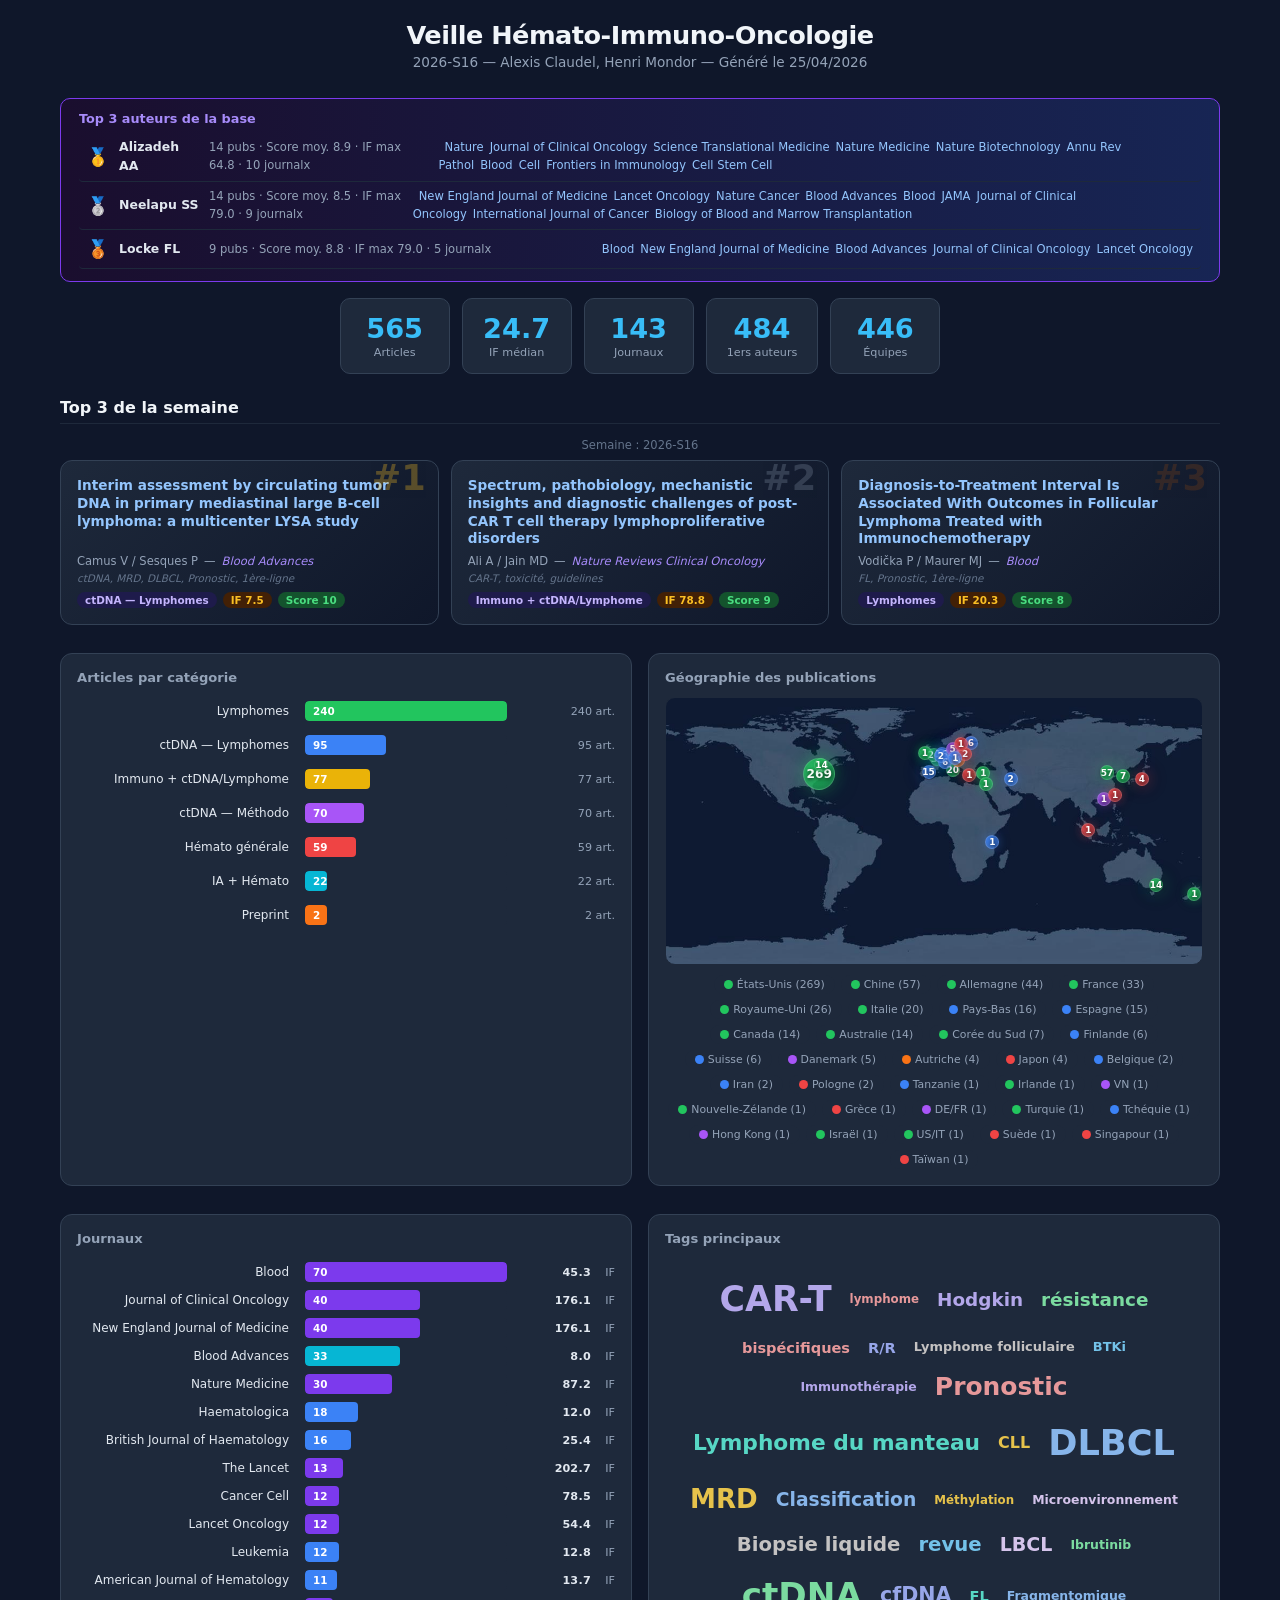
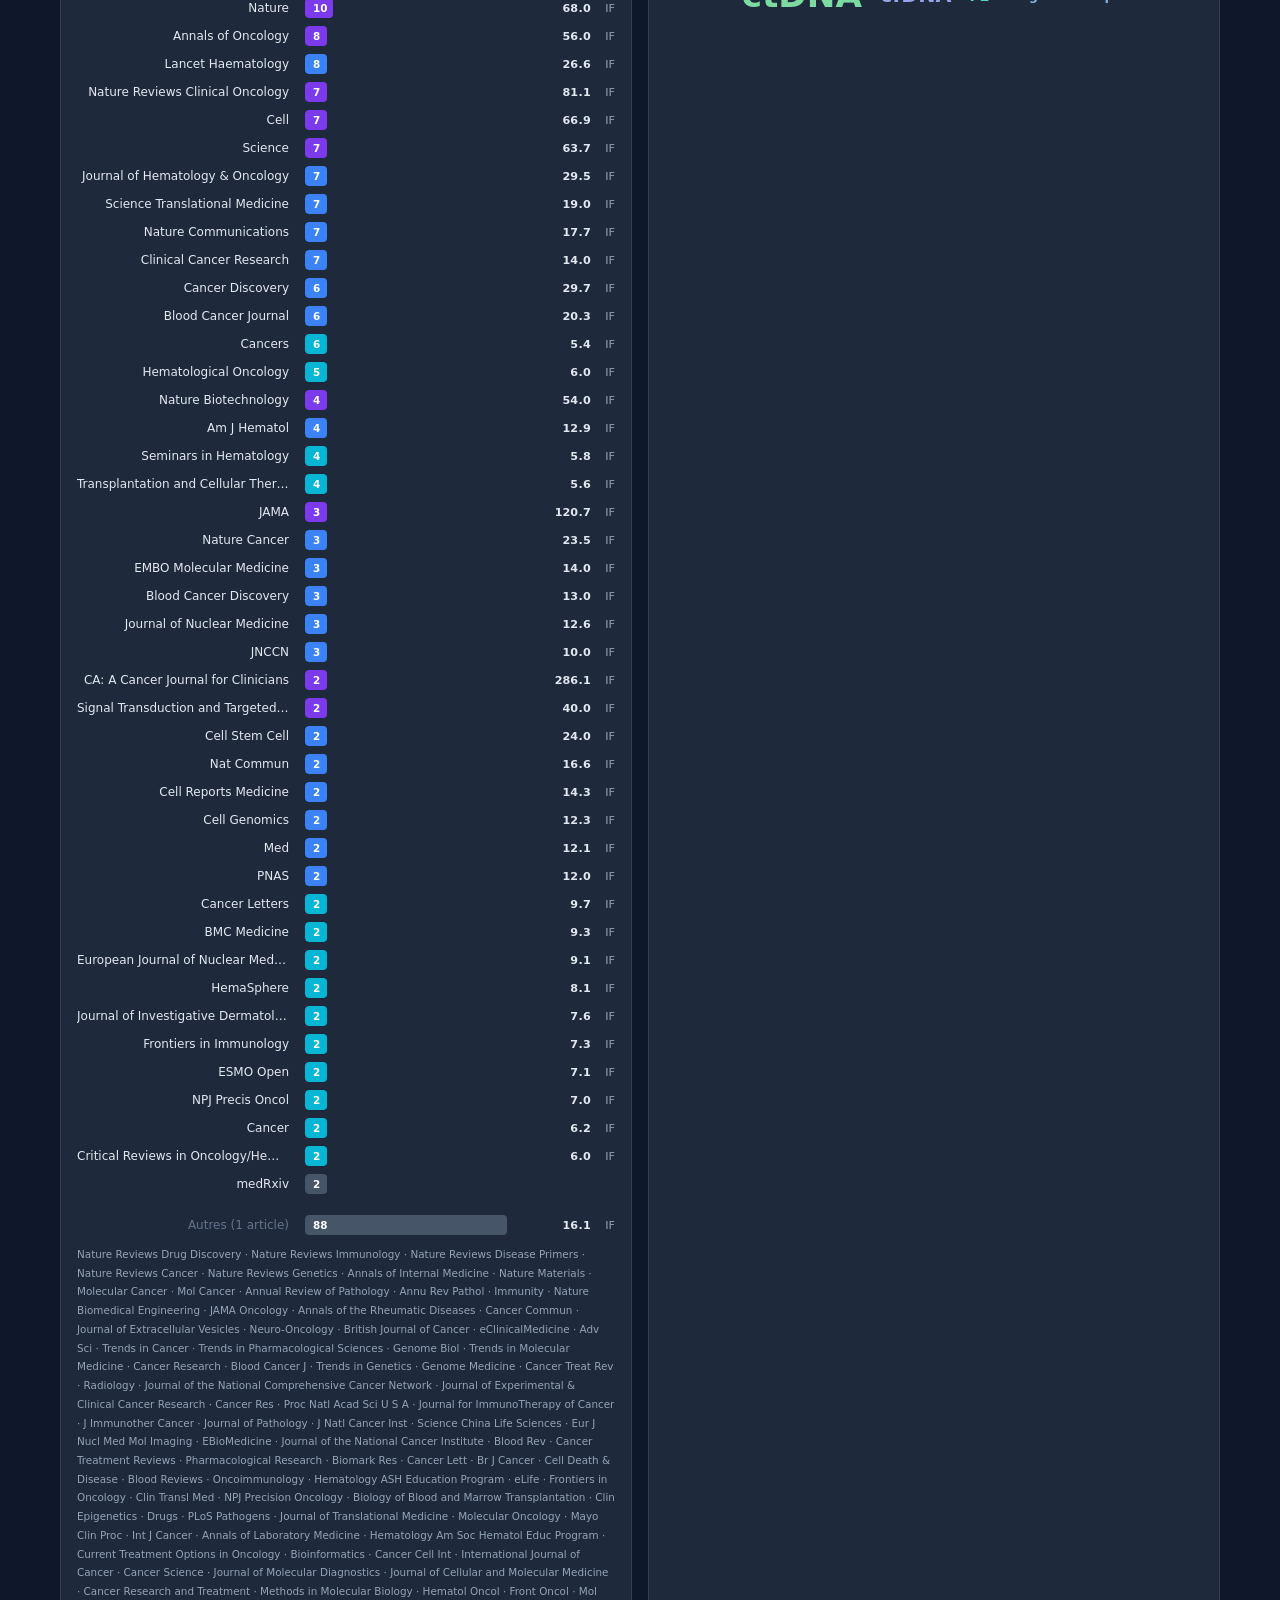
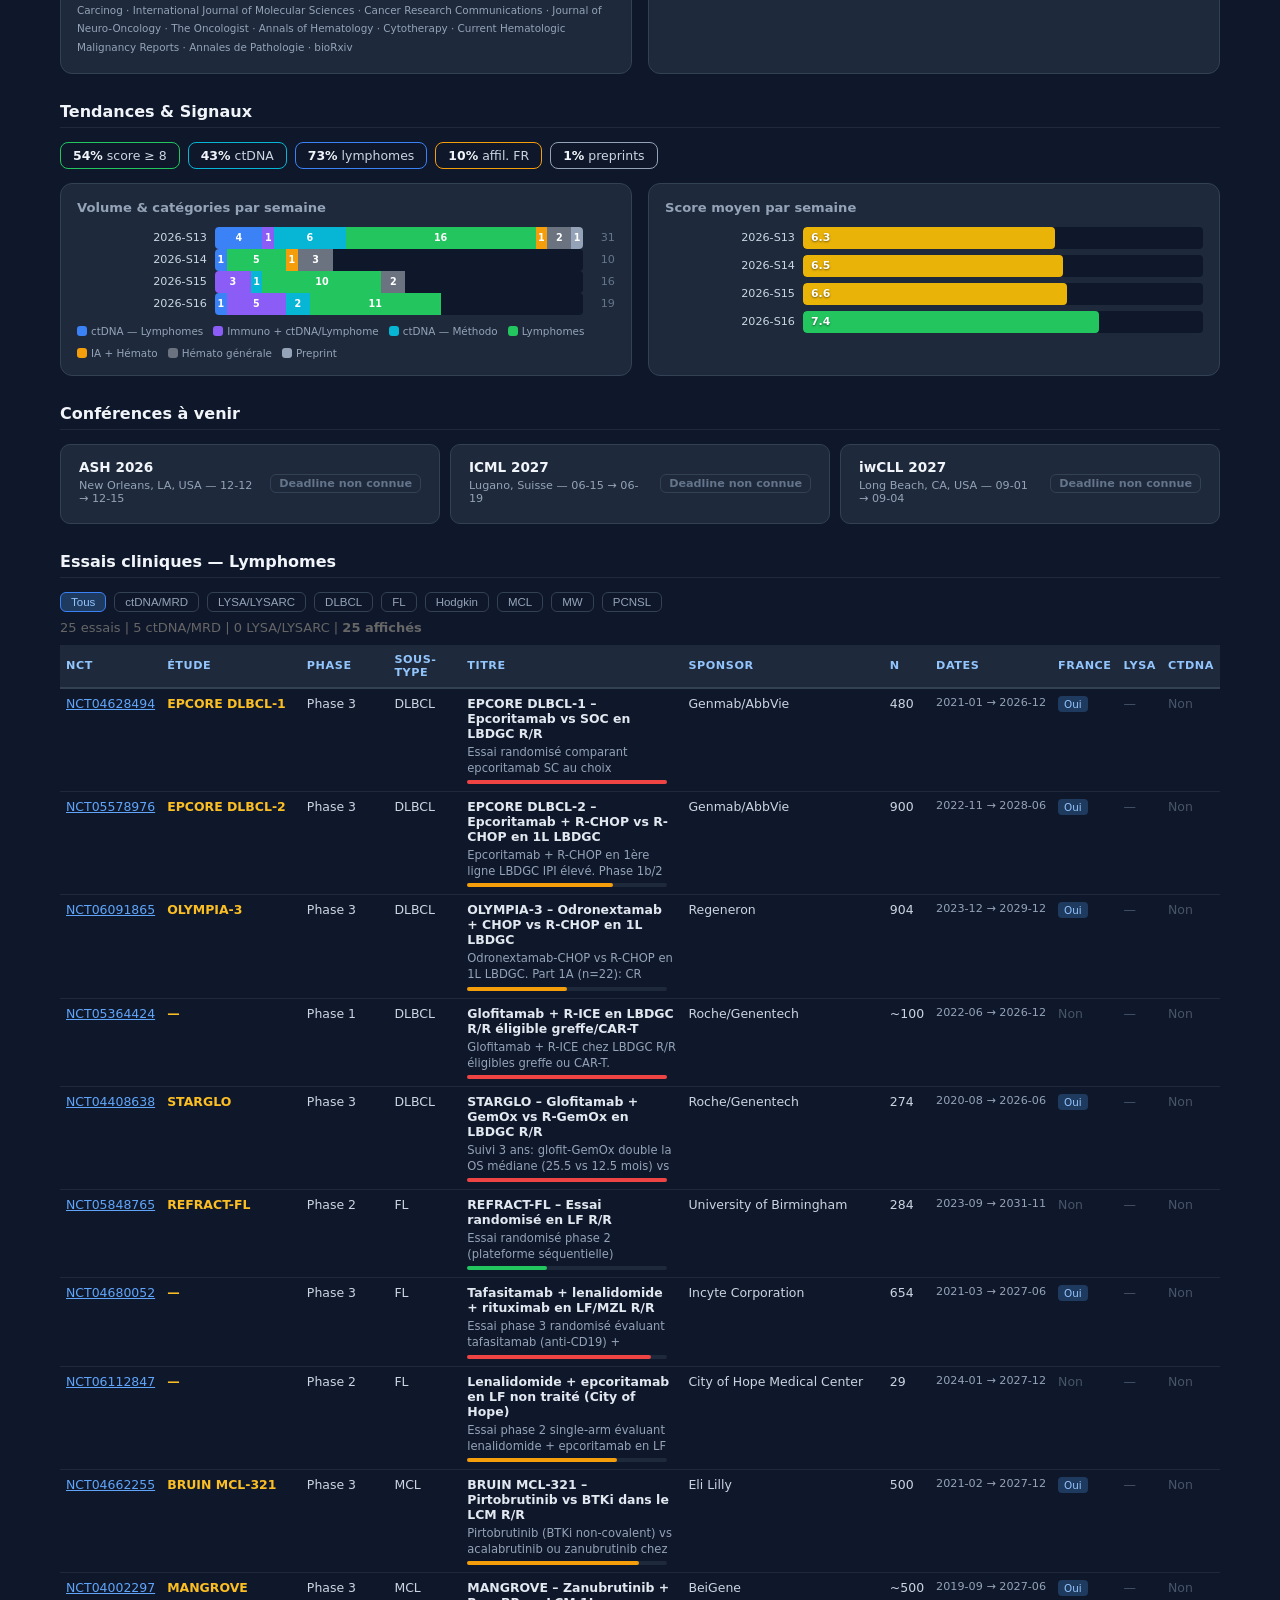
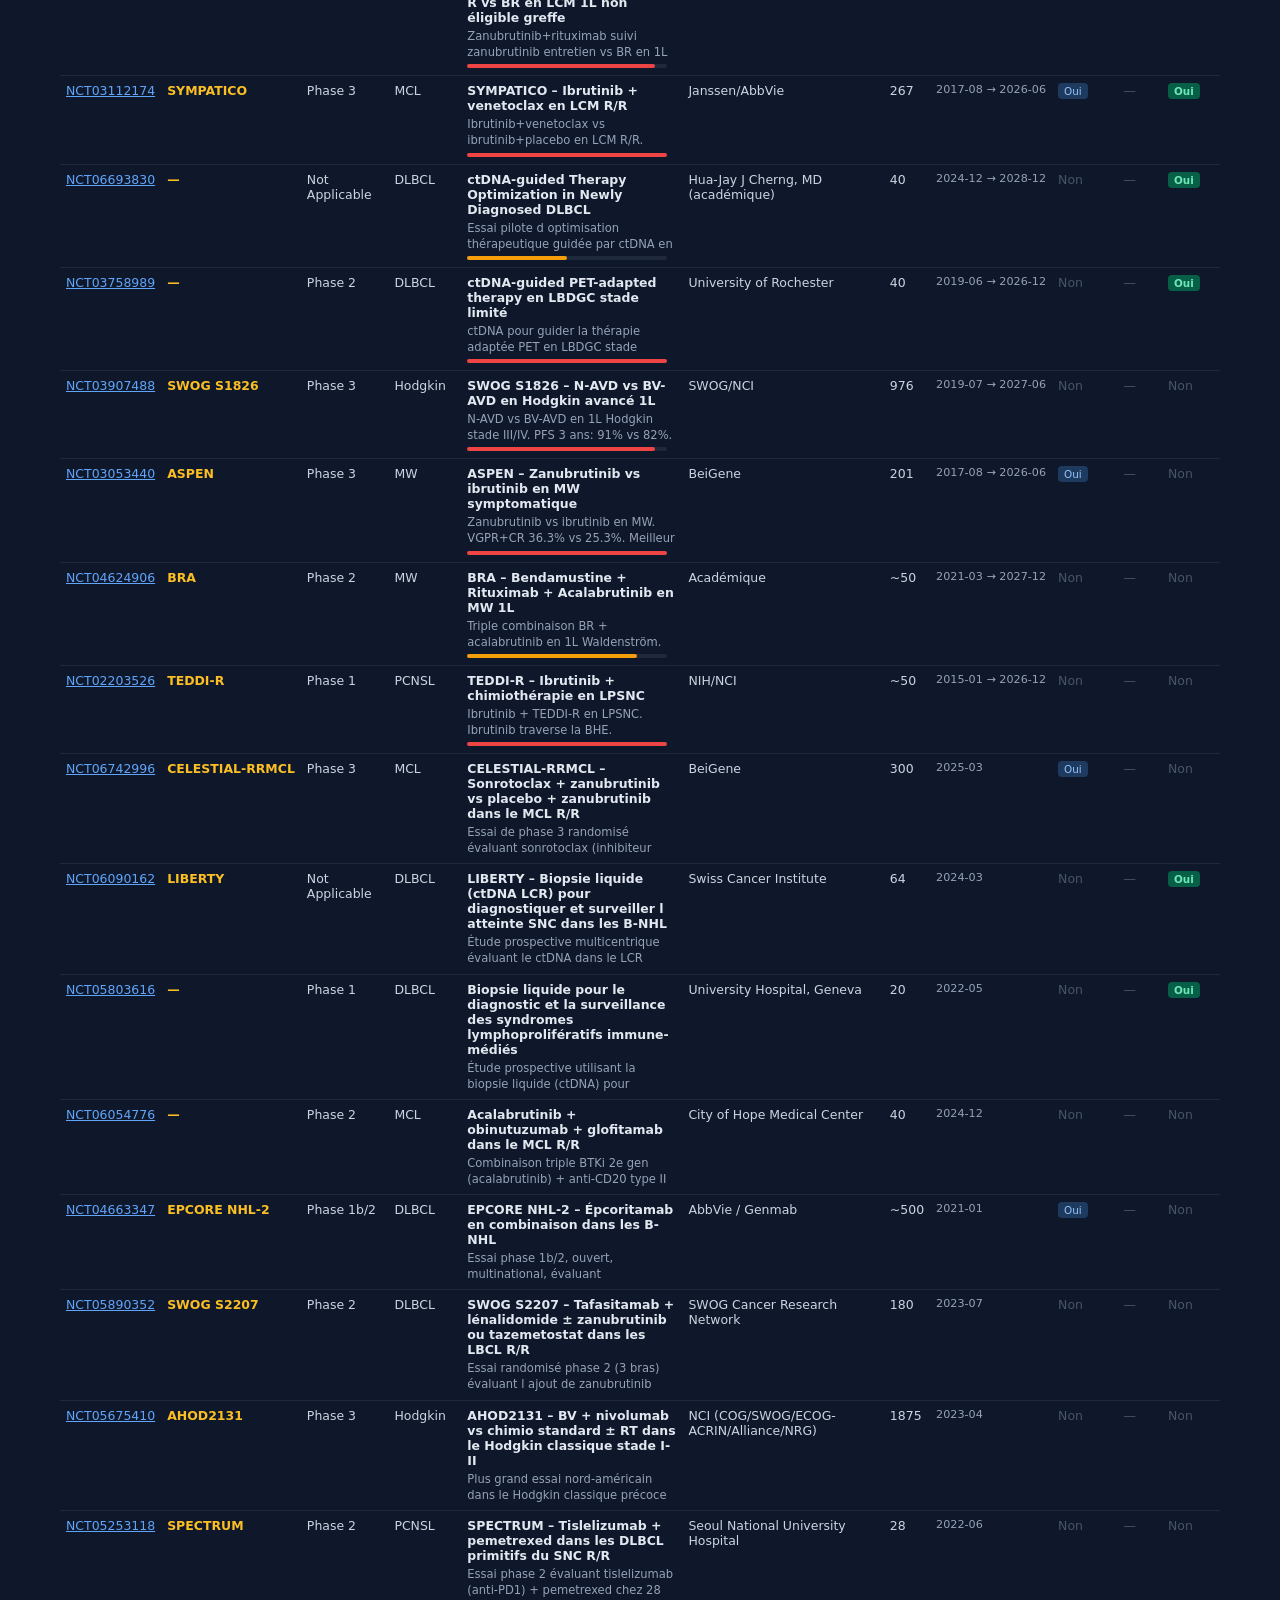
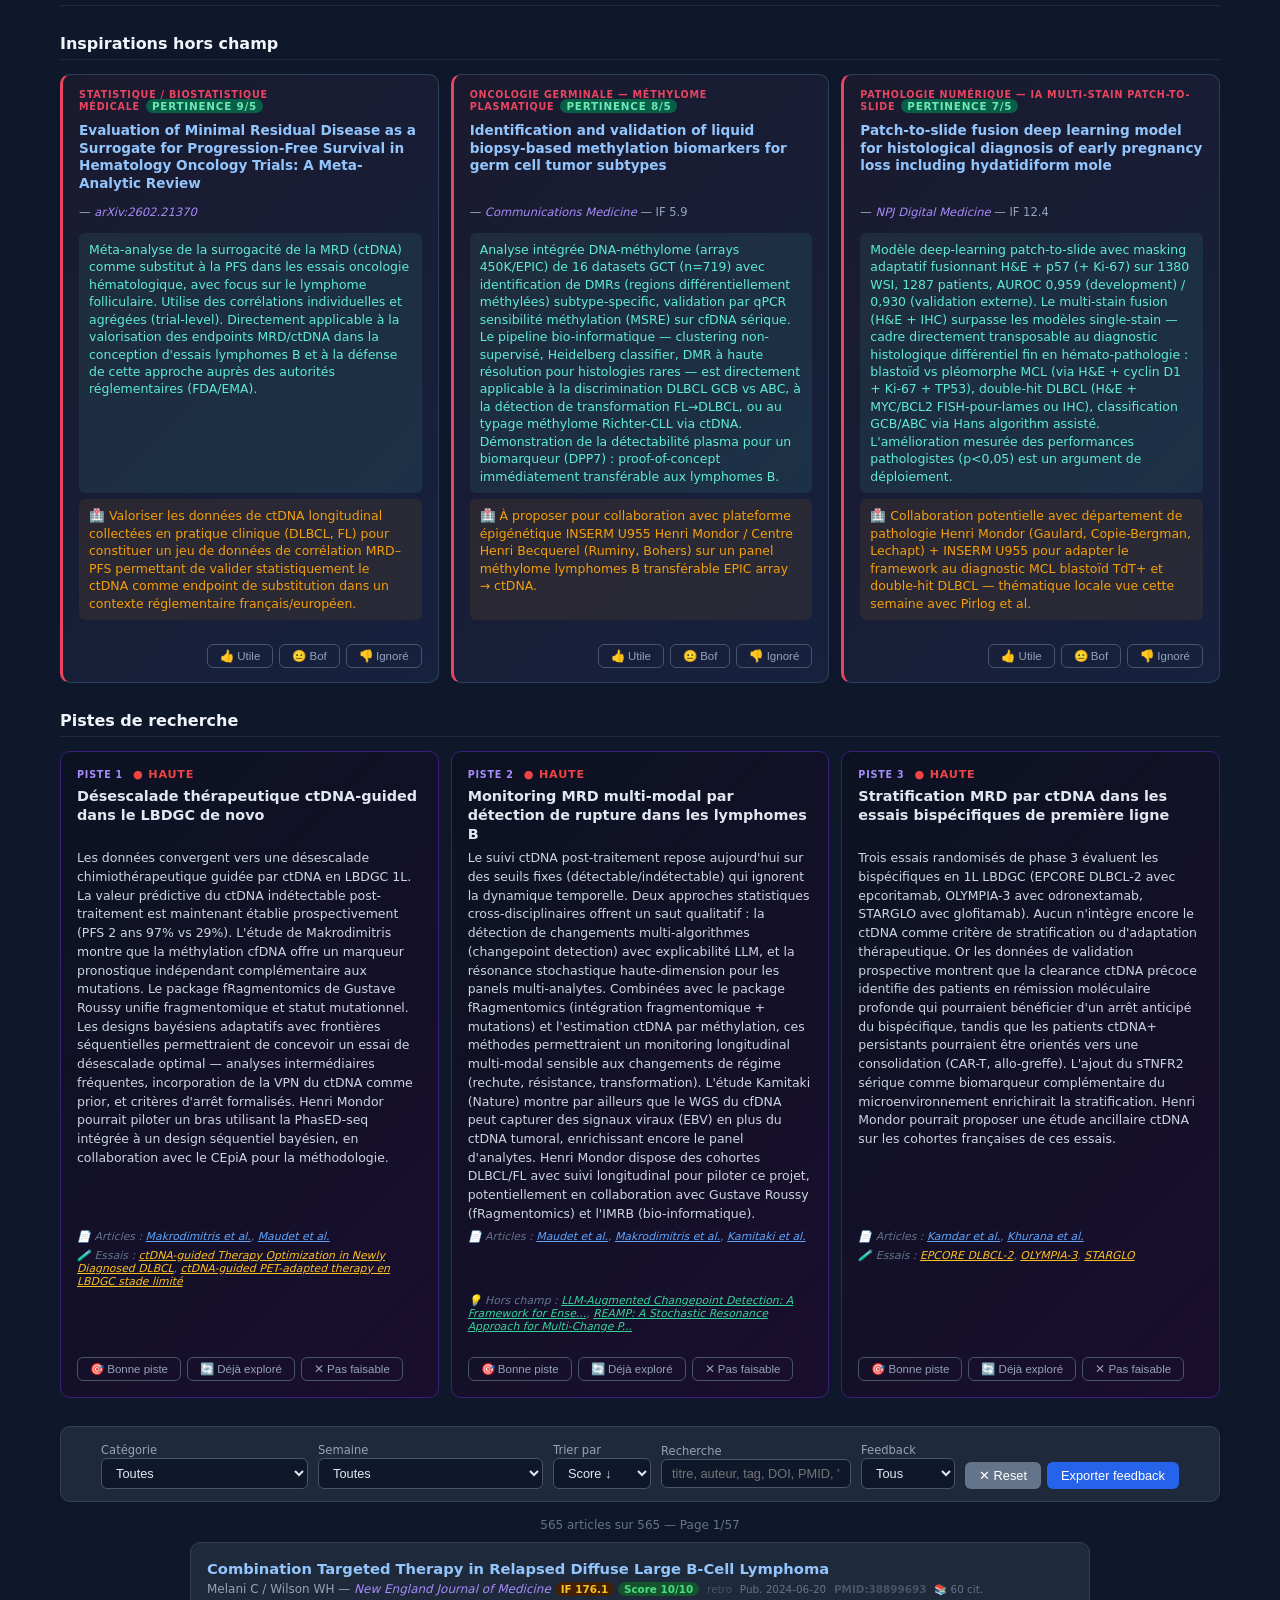
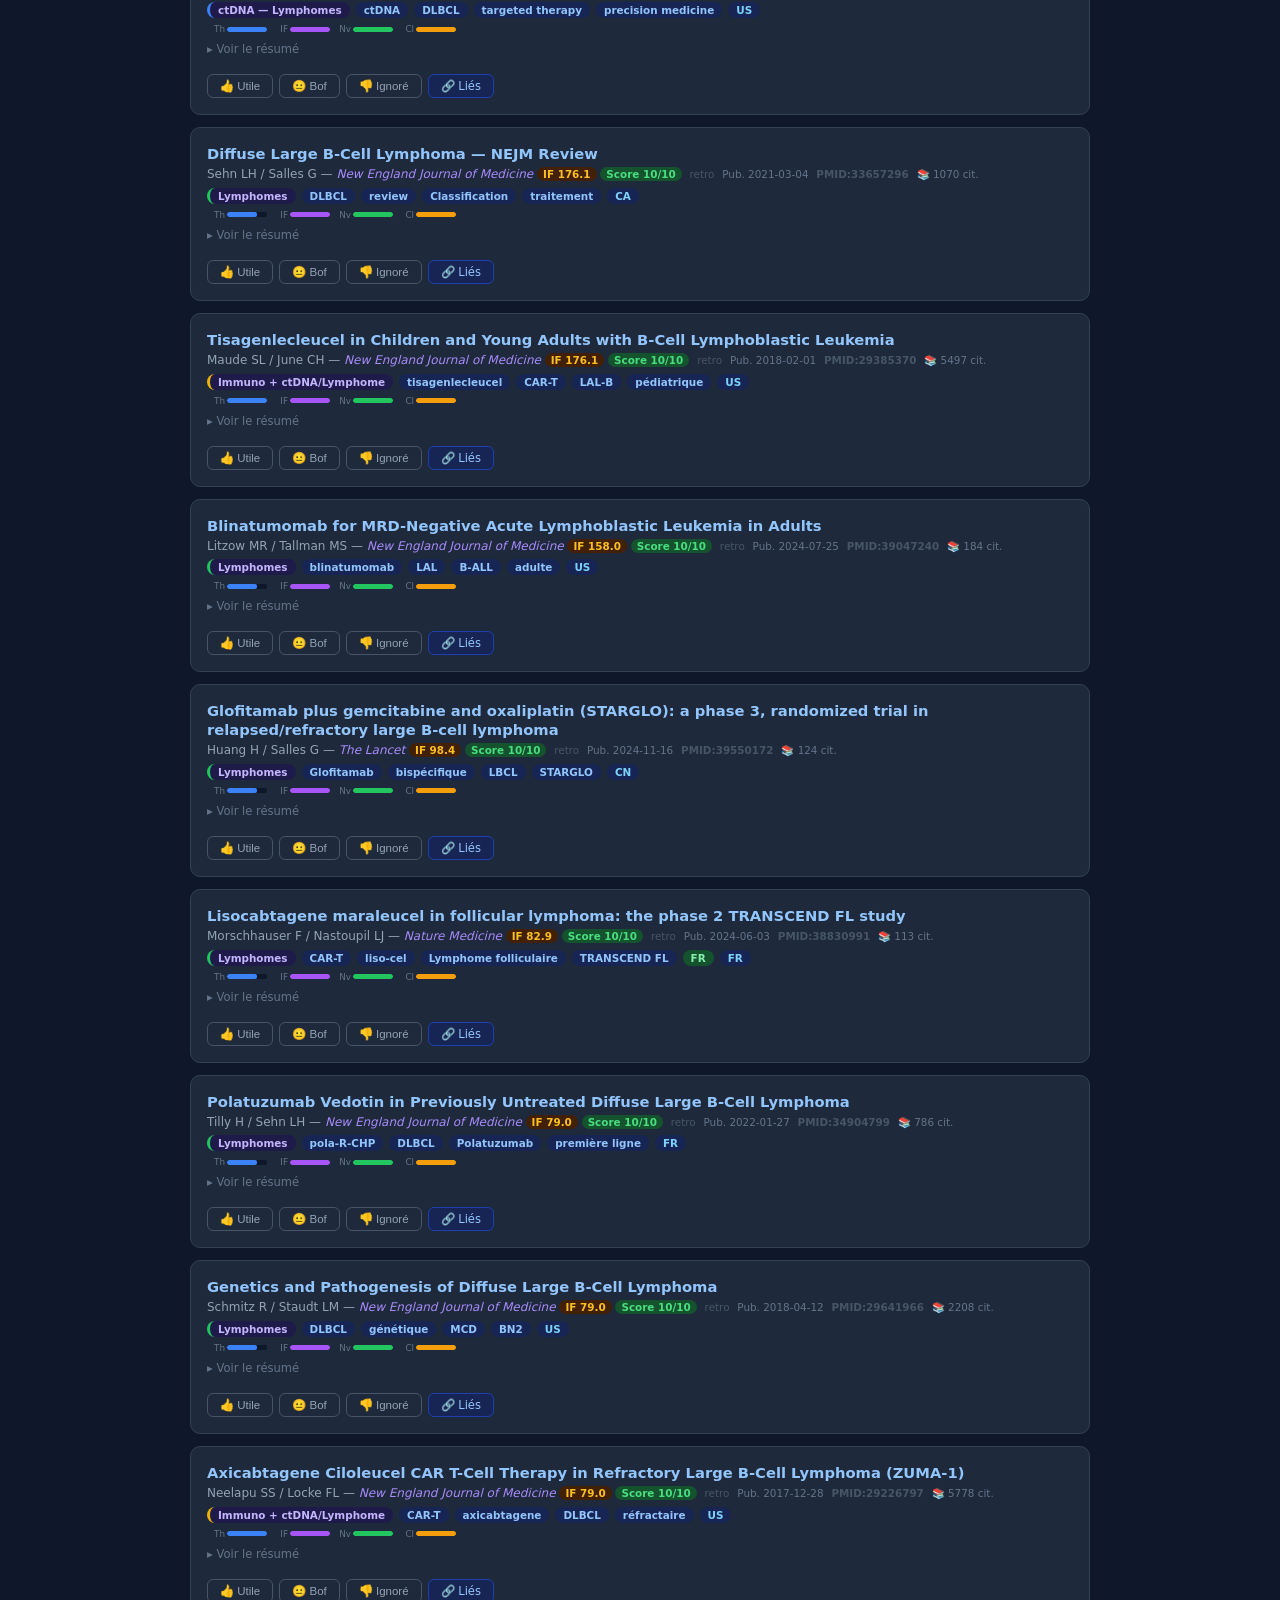
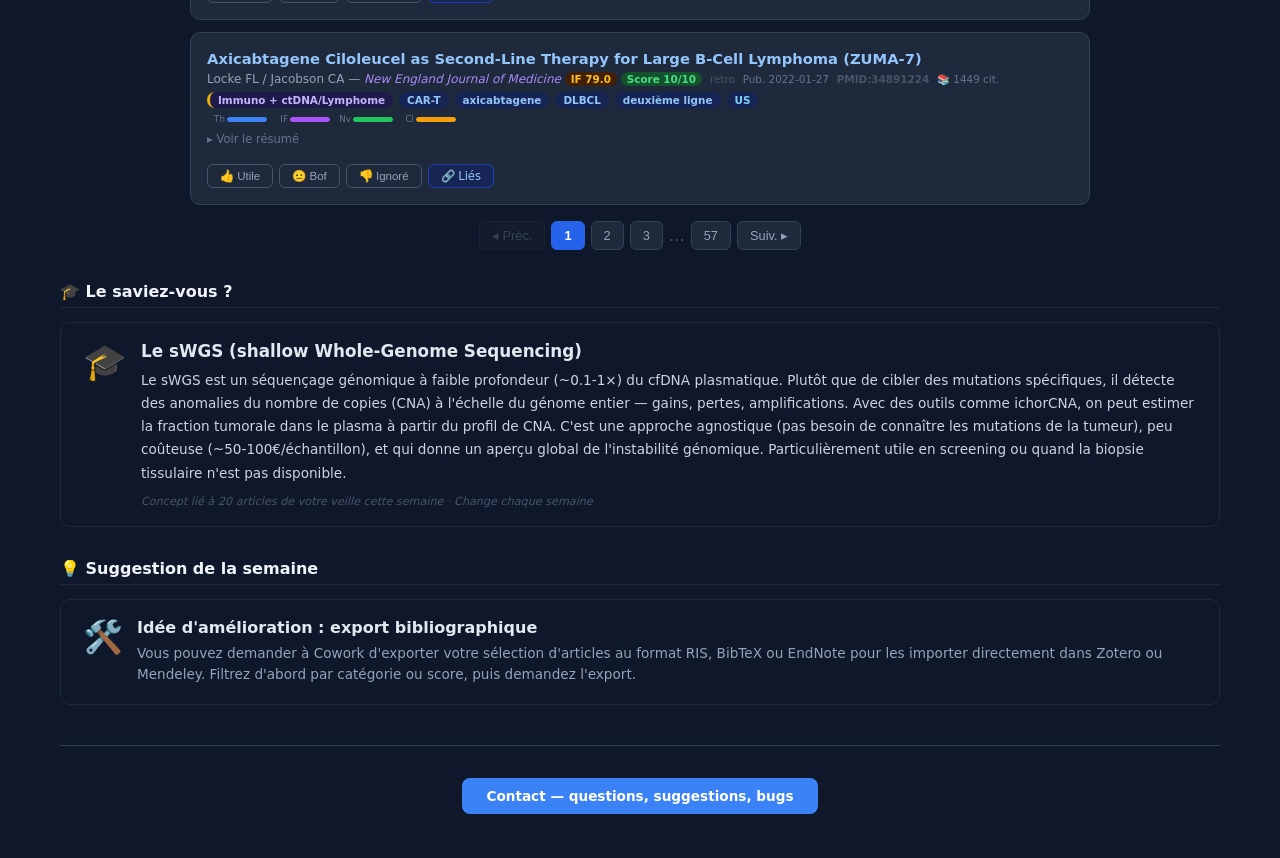
==== commit a20baf07: "fix: correct 11 clinical trials (3 hallucinations, 8 data errors) Verified all 25 trials against Cli" ====
--- a/index.html
+++ b/index.html
@@ -343,7 +343,7 @@
 
 <div class="header">
   <h1>Veille Hémato-Immuno-Oncologie</h1>
-  <div class="sub">2026-S16 — Alexis Claudel, Henri Mondor — Généré le 23/04/2026</div>
+  <div class="sub">2026-S16 — Alexis Claudel, Henri Mondor — Généré le 25/04/2026</div>
 </div>
 
 <div id="deadlineBanner" style="display:none;background:#92400e;border:1px solid #f59e0b;border-radius:8px;padding:10px 16px;margin-bottom:12px;color:#fde68a;font-size:0.85rem;"></div>
@@ -12929,7 +12929,7 @@
 const DIRECTIONS = [{"titre": "Désescalade thérapeutique ctDNA-guided dans le LBDGC de novo", "description": "Les données convergent vers une désescalade chimiothérapeutique guidée par ctDNA en LBDGC 1L. La valeur prédictive du ctDNA indétectable post-traitement est maintenant établie prospectivement (PFS 2 ans 97% vs 29%). L'étude de Makrodimitris montre que la méthylation cfDNA offre un marqueur pronostique indépendant complémentaire aux mutations. Le package fRagmentomics de Gustave Roussy unifie fragmentomique et statut mutationnel. Les designs bayésiens adaptatifs avec frontières séquentielles permettraient de concevoir un essai de désescalade optimal — analyses intermédiaires fréquentes, incorporation de la VPN du ctDNA comme prior, et critères d'arrêt formalisés. Henri Mondor pourrait piloter un bras utilisant la PhasED-seq intégrée à un design séquentiel bayésien, en collaboration avec le CEpiA pour la méthodologie.", "articles_support": ["10.1016/j.ebiom.2026.106236", "10.1093/bioinformatics/btag152"], "hors_champ_refs": [], "trials_refs": ["NCT06693830", "NCT03758989"], "priorite": "haute"}, {"titre": "Monitoring MRD multi-modal par détection de rupture dans les lymphomes B", "description": "Le suivi ctDNA post-traitement repose aujourd'hui sur des seuils fixes (détectable/indétectable) qui ignorent la dynamique temporelle. Deux approches statistiques cross-disciplinaires offrent un saut qualitatif : la détection de changements multi-algorithmes (changepoint detection) avec explicabilité LLM, et la résonance stochastique haute-dimension pour les panels multi-analytes. Combinées avec le package fRagmentomics (intégration fragmentomique + mutations) et l'estimation ctDNA par méthylation, ces méthodes permettraient un monitoring longitudinal multi-modal sensible aux changements de régime (rechute, résistance, transformation). L'étude Kamitaki (Nature) montre par ailleurs que le WGS du cfDNA peut capturer des signaux viraux (EBV) en plus du ctDNA tumoral, enrichissant encore le panel d'analytes. Henri Mondor dispose des cohortes DLBCL/FL avec suivi longitudinal pour piloter ce projet, potentiellement en collaboration avec Gustave Roussy (fRagmentomics) et l'IMRB (bio-informatique).", "articles_support": ["10.1093/bioinformatics/btag152", "10.1016/j.ebiom.2026.106236", "10.1038/s41586-026-10288-y"], "hors_champ_refs": ["LLM-Augmented Changepoint Detection: A Framework for Ensemble Detection and Automated Explanation", "REAMP: A Stochastic Resonance Approach for Multi-Change Point Detection in High-Dimensional Data"], "trials_refs": [], "priorite": "haute"}, {"titre": "Stratification MRD par ctDNA dans les essais bispécifiques de première ligne", "description": "Trois essais randomisés de phase 3 évaluent les bispécifiques en 1L LBDGC (EPCORE DLBCL-2 avec epcoritamab, OLYMPIA-3 avec odronextamab, STARGLO avec glofitamab). Aucun n'intègre encore le ctDNA comme critère de stratification ou d'adaptation thérapeutique. Or les données de validation prospective montrent que la clearance ctDNA précoce identifie des patients en rémission moléculaire profonde qui pourraient bénéficier d'un arrêt anticipé du bispécifique, tandis que les patients ctDNA+ persistants pourraient être orientés vers une consolidation (CAR-T, allo-greffe). L'ajout du sTNFR2 sérique comme biomarqueur complémentaire du microenvironnement enrichirait la stratification. Henri Mondor pourrait proposer une étude ancillaire ctDNA sur les cohortes françaises de ces essais.", "articles_support": ["10.1182/blood.2025030859", "10.1002/ajh.70293"], "hors_champ_refs": [], "trials_refs": ["NCT05578976", "NCT06091865", "NCT04408638"], "priorite": "haute"}, {"titre": "Combinaisons BTK + BCL2 dans le MCL R/R : vers une chimiothérapie-free durable", "description": "L'essai de phase 3 CELESTIAL-RRMCL (NCT06742996) teste sonrotoclax (nouveau BCL2i, Breakthrough Therapy FDA) + zanubrutinib (BTK2i) vs zanubrutinib seul dans le MCL R/R. Les données préliminaires de phase 1/2 montrent des réponses durables. Cette combinaison double ciblage BTK+BCL2 suit le modèle CLL (venetoclax+ibrutinib). Explorer le monitoring par ctDNA (variants MYD88, TP53, BTK C481S, CCND1 rearrangement) pendant la combinaison pour détecter précocement les résistances et guider la durée de traitement.", "articles_support": [], "hors_champ_refs": [], "trials_refs": ["NCT06742996"], "priorite": "moyenne"}, {"titre": "MRD/ctDNA comme endpoint de substitution réglementaire dans les essais lymphomes", "description": "Le preprint arXiv:2602.21370 (She et al., février 2026) fournit une revue méta-analytique de la surrogacité de la MRD pour la PFS dans les essais hémato-oncologiques, avec focus FL. La FDA a approuvé la MRD comme endpoint accéléré en myélome multiple. Ce mouvement réglementaire s'étend progressivement aux lymphomes B. Valoriser les données de ctDNA longitudinal collectées en pratique clinique (DLBCL, FL) pour constituer un jeu de données de corrélation MRD–PFS permettant de valider statistiquement le ctDNA comme endpoint de substitution dans un contexte réglementaire français/européen.", "articles_support": [], "hors_champ_refs": ["Evaluation of Minimal Residual Disease as a Surrogate for Progression-Free Survival in Hematology Oncology Trials: A Meta-Analytic Review"], "trials_refs": [], "priorite": "haute"}, {"titre": "ctDNA du LCR pour le diagnostic de l'atteinte SNC dans les B-NHL à haut risque", "description": "L'étude LIBERTY (NCT06090162) évalue prospectivement le ctDNA dans le LCR comme outil diagnostique de l'atteinte SNC. Parallèlement, NCT05803616 explore la biopsie liquide pour le monitoring MRD des syndromes lymphoprolifératifs immune-médiés. La combinaison ctDNA plasmatique + ctDNA du LCR offrirait un monitoring complet (systémique + compartimental) directement pertinent pour les DLBCL à haut risque CNS-IPI ≥4 traités à Henri Mondor.", "articles_support": [], "hors_champ_refs": [], "trials_refs": ["NCT06090162", "NCT05803616"], "priorite": "moyenne"}, {"titre": "Standardisation inter-laboratoires de la MRD ctDNA en LBCL", "description": "L'étude DIRECT montre que la LoD95 varie de plus de 2 logs entre patients, soulignant le besoin critique de standardisation. Les matériaux de référence nucléosomaux (Hong et al.) offrent une approche transférable au ctDNA lymphome. Un programme d'EQA inter-laboratoires utilisant des standards ctDNA calibrés permettrait d'harmoniser les seuils de MRD et de rendre les résultats comparables entre essais cliniques. Henri Mondor pourrait initier un consortium français de standardisation MRD.", "articles_support": ["10.1200/JCO-25-01587"], "hors_champ_refs": [], "trials_refs": [], "priorite": "haute"}, {"titre": "Complémentarité EVs et ctDNA pour le monitoring du DLBCL", "description": "Maltoni et al. démontrent que les S-EVs et L-EVs capturent des informations biologiques complémentaires sur la tumeur et son microenvironnement. Combiner le ctDNA (mutations, MRD) avec l'analyse des EVs (cargo mRNA/miRNA reflétant le TME) pourrait créer un panel de biopsie liquide multimodal plus informatif que chaque approche isolée. L'intégration avec les données de l'étude DIRECT sur la PV-MRD permettrait d'explorer si les EVs ajoutent une valeur pronostique indépendante.", "articles_support": ["10.1002/jev2.70259", "10.1200/JCO-25-01587"], "hors_champ_refs": [], "trials_refs": [], "priorite": "moyenne"}, {"titre": "Monitoring ctDNA sériel de l'évolution clonale sous traitement du MCL", "description": "Nikkarinen et al. montrent que la chimio-immunothérapie accélère l'accumulation de mutations à haut risque dans le MCL. Loh et al. confirment que le ctDNA peut détecter la MRD dans le MCL. Combiner ces approches — monitoring ctDNA sériel ciblant spécifiquement les mutations de résistance (TP53, CDKN2A, NF-κB) — permettrait de détecter l'émergence clonale avant la rechute clinique et d'adapter le traitement ciblé (BTKi, bispécifiques) en temps réel.", "articles_support": ["10.1038/s41375-026-02861-1", "10.3324/haematol.2025.288185"], "hors_champ_refs": [], "trials_refs": [], "priorite": "haute"}, {"titre": "Optimisation de la séquence bridging RT — CAR-T guidée par ctDNA", "description": "Loap et al. proposent un cadre evidence-based pour la RT de bridging pré-CAR-T. L'intégration du ctDNA comme biomarqueur de réponse au bridging (cinétique de clairance ctDNA post-RT) pourrait personnaliser la décision de procéder à l'infusion CAR-T. L'étude DIRECT fournit le cadre analytique (PV-MRD) applicable à ce monitoring. Henri Mondor, avec ses compétences en biopsie liquide, pourrait piloter un essai ancillaire mesurant le ctDNA pré/post-bridging chez les patients LBCL candidats au CAR-T.", "articles_support": ["10.1016/j.critrevonc.2026.105181", "10.1200/JCO-25-01587"], "hors_champ_refs": [], "trials_refs": [], "priorite": "moyenne"}, {"titre": "Hématopoïèse clonale comme biomarqueur prédictif de réponse/toxicité aux thérapies cellulaires du B-NHL", "description": "Wiegand et al. (Blood, PMID 41490454) établissent que 55 % des B-NHL présentent des mutations CH, dont 41 % partagent des clones identiques avec la tumeur. Cette signature pourrait prédire : (1) risque de transformation en FL/MCL/MZL indolents (mutations lymphoma-associated dans les progéniteurs), (2) toxicité CAR-T (CH TET2/DNMT3A et CRS/ICANS connus), (3) échec CAR-T (clonalité T préexistante). À croiser avec le registre DESCAR-T français (André et al., PMID 41952624) : Henri Mondor dispose des échantillons pré-CAR-T nécessaires pour une étude rétrospective sur T/HRBCL et autres sous-types. Collaboration naturelle avec la plateforme CH de l'APHP.", "articles_support": ["10.1182/blood.2025030489", "10.3324/haematol.2025.289196", "10.1038/s41467-026-71395-y"], "hors_champ_refs": [], "trials_refs": [], "priorite": "haute"}, {"titre": "Transposition du cfDNA méthylome multi-maladies à la MRD lymphome B", "description": "Zeng et al. (PNAS, PMID 41941615) démontrent un méthylome cfDNA cost-effective (AUROC 0,94 multicancer, 0,93 surveillance CHC) sur 1 061 individus. Aucun lymphome dans leur cohorte. Opportunité : appliquer leur pipeline à la MRD DLBCL/FL post-CAR-T et post-R-CHOP. Comparer : (1) sensibilité vs CAPP-Seq/Phased Variants sur les cas Henri Mondor déjà ctDNA-profilés, (2) complémentarité fragmentomique + méthylation vs mutationnel seul, (3) coût pour un suivi trimestriel.", "articles_support": ["10.1073/pnas.2518347123", "10.3324/haematol.2025.289129"], "hors_champ_refs": [], "trials_refs": [], "priorite": "haute"}, {"titre": "Désescalade chimiothérapie dans les lymphomes précoces : état des lieux 2026 et place de la MRD", "description": "Convergence de trois publications cette semaine vers des régimes chemo-light/chemo-free : phase 2 AN+AD dans le cHL précoce (Abramson : CR 92 %, PFS 97 %), FLUORO pour le FL naïf (chemo-free atezo+obinu+RT 4 Gy), et revue DLBCL (Falade/Ansell). Question ouverte : la MRD ctDNA peut-elle guider la durée/intensité de ces régimes ?", "articles_support": ["10.1182/blood.2025030190", "10.1111/bjh.70468", "10.1016/j.mayocp.2026.01.017", "10.1182/blood.2025032560"], "hors_champ_refs": [], "trials_refs": [], "priorite": "moyenne"}, {"titre": "Résistance aux BTKi dans le DLBCL : cibles ARN et CAR-T in vivo comme nouvelles stratégies", "description": "Álvarez-Corrales et al. (Leukemia) identifient miR-28 comme bloqueur de l'émergence de clones ABC-DLBCL résistants à l'ibrutinib, avec validation sur PHOENIX et preuve de concept par nanoparticules aptamères. En parallèle, Ibrahim et al. (Nat Commun) démontrent la génération CAR-T in vivo par LV pseudotypé DMV anti-CD7 chez la souris.", "articles_support": ["10.1038/s41375-026-02948-9", "10.1038/s41467-026-71395-y", "10.1016/j.canlet.2026.218488"], "hors_champ_refs": [], "trials_refs": [], "priorite": "moyenne"}, {"titre": "Harmoniser le seuil MRD ctDNA à C2/C4 en lymphomes B agressifs post-LYSA", "description": "L'étude Camus et al. montre qu'en PMBL traité par R-CHOP14/R-ACVBP, MRD4 a une PPV de 89% (vs 50% pour PET4) avec un HR 78 pour la PFS. Couplé à la modélisation de sojourn time de Hubbell et al. (médiane 2,45 ans pour lymphome — IC très large), il y a un besoin urgent de calibrer prospectivement les seuils MRD à C2 et C4 dans la cohorte LYSA élargie (DLBCL + PMBL + HGBL) avec une plateforme unifiée d'analyse ctDNA. Le framework méthylome de Janssen et al. (GCT) suggère en complément qu'un panel ctDNA méthylome-based pourrait augmenter la sensibilité là où le panel mutationnel est limité (tumeurs à faible TMB).", "articles_support": ["10.1182/bloodadvances.2025019108", "10.1002/cncr.70380"], "hors_champ_refs": ["Identification and validation of liquid biopsy-based methylation biomarkers for germ cell tumor subtypes"], "trials_refs": [], "priorite": "haute"}, {"titre": "Intégration MoE PET/CT + ctDNA + EHR pour stratification MCL", "description": "Jiang et al. démontrent qu'un modèle MoE fusionnant PET/CT radiomique et EHR atteint un C-index 0,78 en validation externe dans le MCL — supérieur à MIPI. Couplé au profiling scMultiomique de Yan et al. (résistance pirtobrutinib via RAD21/SMC3) et à la revue Tavarozzi et al., l'opportunité est d'ajouter une couche ctDNA longitudinale à cette architecture MoE pour stratifier les MCL TP53-aberrants vers BOVén (Danilov et al. BTG 2025) ou CAR-T post-BTKi. Le framework multi-stain DL de Zhao et al. (hydatidiform mole) offre un template pour le versant pathologique assisté (blastoïd, pléomorphe, TdT+).", "articles_support": ["10.1186/s12916-026-04865-1", "10.1002/ajh.70304", "10.1038/s41375-026-02942-1", "10.1002/cncr.70389"], "hors_champ_refs": ["Patch-to-slide fusion deep learning model for histological diagnosis of early pregnancy loss including hydatidiform mole"], "trials_refs": [], "priorite": "haute"}, {"titre": "Surveillance ctDNA longitudinale post-CAR-T : rechute vs LPD secondaire", "description": "La revue Ali et al. (Nat Rev Clin Oncol) pose le cadre des post-CAR-T lymphoproliférations (transgène+ et -) avec implications pharmacovigilance. En parallèle, l'essai dCAR-T DAC-primed de Wang et al. (CRR 87%, PFS 77% à 2 ans) et TAK-007 de Darrah et al. (ORR 60,9%, réponses ctDNA-neg) montrent une diversification des produits. Une stratégie de surveillance ctDNA différentielle (panel lymphome initial + panel T-cell pan-cancer + intégration CAR-transgène) permettrait de discriminer précocement rechute B-NHL vs émergence LPD T-cell secondaire — question clinique pressante à Henri Mondor et ailleurs. Le modèle Arai et al. (CRS-PRE) ancre la nécessité d'un biomarker pré-infusion complémentaire.", "articles_support": ["10.1038/s41571-026-01147-w", "10.1038/s41467-026-72040-4", "10.1158/2643-3230.BCD-25-0323-A", "10.1111/bjh.70488"], "hors_champ_refs": [], "trials_refs": [], "priorite": "haute"}, {"titre": "Repositionnement méthotrexate et diméthyl fumarate en DLBCL : axes métabolo-immuns", "description": "Deux publications cette semaine convergent vers le métabolisme comme cible actionnable dans DLBCL : Wang Z et al. identifient l'axe IRF4-PAICS-LDHA comme hub immunosuppresseur dont l'inhibition (MTX, knockdown LDHA) restaure l'activité CD8+, et Liu Y et al. montrent que l'inhibition PRMT5 sensibilise les DLBCL/MCL à la ferroptose induite par DMF (fumarate de diméthyle). Les deux approches partagent un même mécanisme d'épuisement du GSH/cystéine. Une étude de phase Ib MTX bas-dose + DMF + PRMT5i ± immunothérapie chez DLBCL R/R pourrait tester cette synergie métabolo-immune. Henri Mondor dispose de l'expertise DLBCL + microenvironnement tumoral (équipe Gaulard/Lechapt).", "articles_support": ["10.1038/s41698-026-01428-8", "10.1038/s41375-026-02932-3"], "hors_champ_refs": [], "trials_refs": [], "priorite": "moyenne"}];
 const KEY_AUTHORS = ["Kurtz", "Roschewski", "Borchmann", "Westin", "Neelapu", "Scherer", "Schmitz", "Staudt", "Chapuy", "Rossi", "Camus", "Jardin", "Houot", "Tilly", "Hermine", "Sujobert", "Heiblig", "Belhabri", "Michallet", "Salles"];
 const CONFERENCES = [{"nom": "AACR 2026", "lieu": "San Diego, CA, USA", "date_debut": "2026-04-17", "date_fin": "2026-04-22", "deadline_abstract": null, "url": "https://www.aacr.org/meeting/aacr-annual-meeting-2026/"}, {"nom": "ASCO 2026", "lieu": "Chicago, IL, USA", "date_debut": "2026-05-29", "date_fin": "2026-06-02", "deadline_abstract": "2026-01-27", "url": "https://www.asco.org/annual-meeting"}, {"nom": "EHA 2026", "lieu": "Stockholm, Suède", "date_debut": "2026-06-11", "date_fin": "2026-06-14", "deadline_abstract": "2026-05-07", "url": "https://ehaweb.org/connect-network/eha2026-congress"}, {"nom": "ESMO 2026", "lieu": "Madrid, Espagne", "date_debut": "2026-10-23", "date_fin": "2026-10-27", "deadline_abstract": "2026-05-12", "url": "https://www.esmo.org/meeting-calendar/esmo-congress-2026"}, {"nom": "ASH 2026", "lieu": "New Orleans, LA, USA", "date_debut": "2026-12-12", "date_fin": "2026-12-15", "deadline_abstract": null, "url": "https://www.hematology.org/meetings/annual-meeting"}, {"nom": "SFH 2026", "lieu": "Paris, France (Porte Maillot)", "date_debut": "2026-03-25", "date_fin": "2026-03-27", "deadline_abstract": null, "url": "https://sfh.hematologie.net/congres"}, {"nom": "ICML 2027", "lieu": "Lugano, Suisse", "date_debut": "2027-06-15", "date_fin": "2027-06-19", "deadline_abstract": null, "url": "https://www.icml.ch/icml/home.html"}, {"nom": "iwCLL 2027", "lieu": "Long Beach, CA, USA", "date_debut": "2027-09-01", "date_fin": "2027-09-04", "deadline_abstract": null, "url": "https://www.iwcll.org/"}];
-const CLINICAL_TRIALS = [{"nct_id": "NCT04628494", "titre": "EPCORE DLBCL-1 – Epcoritamab vs SOC en LBDGC R/R", "phase": "Phase 3", "statut": "Active, not recruiting", "sous_type": "DLBCL", "sponsor": "Genmab/AbbVie", "centres_fr": "Oui", "n_patients": "480", "date_debut": "2021-01", "date_fin_est": "2026-12", "endpoints": "Survie globale (OS); PFS, ORR, DOR (secondaires)", "resume": "Essai randomisé comparant epcoritamab SC au choix investigateur (R-GemOx ou BR) en LBDGC R/R après ≥2 lignes. Amélioration PFS et RC mais pas de bénéfice OS statistiquement significatif.", "has_ctdna": false, "last_updated": "2026-04-01", "lysa": false}, {"nct_id": "NCT05578976", "titre": "EPCORE DLBCL-2 – Epcoritamab + R-CHOP vs R-CHOP en 1L LBDGC", "phase": "Phase 3", "statut": "Active, not recruiting", "sous_type": "DLBCL", "sponsor": "Genmab/AbbVie", "centres_fr": "Oui", "n_patients": "900", "date_debut": "2022-11", "date_fin_est": "2028-06", "endpoints": "PFS; OS, ORR, CR rate", "resume": "Epcoritamab + R-CHOP en 1ère ligne LBDGC IPI élevé. Phase 1b/2 (EPCORE NHL-2): ORR 98%, RC 85%.", "has_ctdna": false, "last_updated": "2026-04-01", "lysa": false}, {"nct_id": "NCT06091865", "titre": "OLYMPIA-3 – Odronextamab + CHOP vs R-CHOP en 1L LBDGC", "phase": "Phase 3", "statut": "Recruiting", "sous_type": "DLBCL", "sponsor": "Regeneron", "centres_fr": "Oui", "n_patients": "840", "date_debut": "2024-01", "date_fin_est": "2029-12", "endpoints": "PFS; OS, ORR, CR", "resume": "Odronextamab-CHOP vs R-CHOP en 1L LBDGC. Part 1A (n=22): CR 100% au DL2. ~200 sites, 24 pays.", "has_ctdna": false, "last_updated": "2026-04-01", "lysa": false}, {"nct_id": "NCT05364424", "titre": "Glofitamab + R-ICE en LBDGC R/R éligible greffe/CAR-T", "phase": "Phase 1", "statut": "Completed", "sous_type": "DLBCL", "sponsor": "Roche/Genentech", "centres_fr": "Non", "n_patients": "~100", "date_debut": "2022-06", "date_fin_est": "2026-12", "endpoints": "RC pré-greffe; sécurité, PK", "resume": "Glofitamab + R-ICE chez LBDGC R/R éligibles greffe ou CAR-T.", "has_ctdna": false, "last_updated": "2026-04-01", "lysa": false}, {"nct_id": "NCT04408638", "titre": "STARGLO – Glofitamab + GemOx vs R-GemOx en LBDGC R/R", "phase": "Phase 3", "statut": "Active, not recruiting", "sous_type": "DLBCL", "sponsor": "Roche/Genentech", "centres_fr": "Oui", "n_patients": "274", "date_debut": "2020-08", "date_fin_est": "2026-06", "endpoints": "OS; PFS, ORR", "resume": "Suivi 3 ans: glofit-GemOx double la OS médiane (25.5 vs 12.5 mois) vs R-GemOx. Approuvé >35 pays.", "has_ctdna": false, "last_updated": "2026-03-30", "lysa": false}, {"nct_id": "NCT05848765", "titre": "REFRACT-FL – Essai randomisé en LF R/R", "phase": "Phase 2", "statut": "Recruiting", "sous_type": "FL", "sponsor": "LYSA/académique", "centres_fr": "Oui", "n_patients": "~300", "date_debut": "2023-09", "date_fin_est": "2028-12", "endpoints": "PFS; ORR, OS, DOR", "resume": "Essai randomisé comparant différentes stratégies dans le FL R/R.", "has_ctdna": false, "last_updated": "2026-04-01", "lysa": true}, {"nct_id": "NCT04680052", "titre": "Tafasitamab + lenalidomide + rituximab en LF R/R", "phase": "Phase 3", "statut": "Active", "sous_type": "FL", "sponsor": "Roche/Genentech", "centres_fr": "Oui", "n_patients": "~500", "date_debut": "2021-03", "date_fin_est": "2027-06", "endpoints": "PFS; CR, ORR, OS", "resume": "Essai évaluant tafasitamab (anti-CD19) + lenalidomide + rituximab en lymphome folliculaire R/R. ATTENTION: drogue précédemment notée à tort comme mosunetuzumab.", "has_ctdna": false, "last_updated": "2026-04-01", "lysa": false}, {"nct_id": "NCT06112847", "titre": "EPCORE FL-1 – Epcoritamab + lenalidomide en LF R/R", "phase": "Phase 2", "statut": "Suspended", "sous_type": "FL", "sponsor": "Genmab/AbbVie", "centres_fr": "Oui", "n_patients": "488", "date_debut": "2023-11", "date_fin_est": "2027-12", "endpoints": "PFS, CR rate; ORR, OS, DOR", "resume": "Essai single-arm epcoritamab + lenalidomide en LF R/R (pas un comparatif vs R²). Suspendu après objectif atteint.", "has_ctdna": false, "last_updated": "2026-04-01", "lysa": false}, {"nct_id": "NCT04662255", "titre": "BRUIN MCL-321 – Pirtobrutinib vs BTKi dans le LCM R/R", "phase": "Phase 3", "statut": "Active, not recruiting", "sous_type": "MCL", "sponsor": "Eli Lilly", "centres_fr": "Oui", "n_patients": "500", "date_debut": "2021-02", "date_fin_est": "2027-12", "endpoints": "PFS; ORR, DOR, OS, EFS, TTF, PFS2", "resume": "Pirtobrutinib (BTKi non-covalent) vs acalabrutinib ou zanubrutinib chez LCM naïfs de BTKi. ~160 sites, 24 pays.", "has_ctdna": false, "last_updated": "2026-04-01", "lysa": false}, {"nct_id": "NCT04002297", "titre": "MANGROVE – Zanubrutinib + R vs BR en LCM 1L non éligible greffe", "phase": "Phase 3", "statut": "Active, not recruiting", "sous_type": "MCL", "sponsor": "BeiGene", "centres_fr": "Oui", "n_patients": "~500", "date_debut": "2019-09", "date_fin_est": "2027-06", "endpoints": "PFS; ORR, OS, DOR", "resume": "Zanubrutinib+rituximab suivi zanubrutinib entretien vs BR en 1L LCM non éligible greffe.", "has_ctdna": false, "last_updated": "2026-04-01", "lysa": false}, {"nct_id": "NCT03112174", "titre": "SYMPATICO – Ibrutinib + venetoclax en LCM R/R", "phase": "Phase 3", "statut": "Completed", "sous_type": "MCL", "sponsor": "Janssen/AbbVie", "centres_fr": "Oui", "n_patients": "267", "date_debut": "2017-08", "date_fin_est": "2026-06", "endpoints": "PFS; CR, ORR, OS, MRD negativity", "resume": "Ibrutinib+venetoclax vs ibrutinib+placebo en LCM R/R. Efficacité aussi en 1L TP53 mutés. Données MRD intégrées.", "has_ctdna": true, "last_updated": "2026-04-01", "lysa": false}, {"nct_id": "NCT06693830", "titre": "SHORTEN-ctDNA – Désescalade guidée par ctDNA en LBDGC 1L", "phase": "Not Applicable", "statut": "Recruiting", "sous_type": "DLBCL", "sponsor": "Académique", "centres_fr": "À vérifier", "n_patients": "~200", "date_debut": "2024-10", "date_fin_est": "2028-12", "endpoints": "Taux RC fin traitement; PFS, OS", "resume": "Désescalade chimiothérapie guidée par ctDNA. RC iPET4 + ctDNA indétectable → rituximab seul.", "has_ctdna": true, "last_updated": "2026-04-01", "lysa": false}, {"nct_id": "NCT03758989", "titre": "ctDNA-guided PET-adapted therapy en LBDGC stade limité", "phase": "Phase 2", "statut": "Recruiting", "sous_type": "DLBCL", "sponsor": "NCI/ECOG-ACRIN", "centres_fr": "Non", "n_patients": "~150", "date_debut": "2019-06", "date_fin_est": "2026-12", "endpoints": "PFS; ctDNA clearance, OS", "resume": "ctDNA pour guider la thérapie adaptée PET en LBDGC stade limité. Validation prospective du ctDNA comme biomarqueur MRD.", "has_ctdna": true, "last_updated": "2026-04-01", "lysa": false}, {"nct_id": "NCT03907488", "titre": "SWOG S1826 – N-AVD vs BV-AVD en Hodgkin avancé 1L", "phase": "Phase 3", "statut": "Active, not recruiting", "sous_type": "Hodgkin", "sponsor": "SWOG/NCI", "centres_fr": "Non", "n_patients": "976", "date_debut": "2019-07", "date_fin_est": "2027-06", "endpoints": "PFS; OS, EFS, safety", "resume": "N-AVD vs BV-AVD en 1L Hodgkin stade III/IV. PFS 3 ans: 91% vs 82%. FDA approval mars 2026.", "has_ctdna": false, "last_updated": "2026-03-30", "lysa": false}, {"nct_id": "NCT03053440", "titre": "ASPEN – Zanubrutinib vs ibrutinib en MW symptomatique", "phase": "Phase 3", "statut": "Completed", "sous_type": "MW", "sponsor": "BeiGene", "centres_fr": "Oui", "n_patients": "201", "date_debut": "2017-08", "date_fin_est": "2026-06", "endpoints": "VGPR+CR rate; PFS, OS, safety", "resume": "Zanubrutinib vs ibrutinib en MW. VGPR+CR 36.3% vs 25.3%. Meilleur profil tolérance zanubrutinib.", "has_ctdna": false, "last_updated": "2026-04-01", "lysa": false}, {"nct_id": "NCT04624906", "titre": "BRA – Bendamustine + Rituximab + Acalabrutinib en MW 1L", "phase": "Phase 2", "statut": "Active, not recruiting", "sous_type": "MW", "sponsor": "Académique", "centres_fr": "Non", "n_patients": "~50", "date_debut": "2021-03", "date_fin_est": "2027-12", "endpoints": "ORR; VGPR, PFS, safety", "resume": "Triple combinaison BR + acalabrutinib en 1L Waldenström.", "has_ctdna": false, "last_updated": "2026-04-01", "lysa": false}, {"nct_id": "NCT02203526", "titre": "TEDDI-R – Ibrutinib + chimiothérapie en LPSNC", "phase": "Phase 1", "statut": "Active", "sous_type": "PCNSL", "sponsor": "NIH/NCI", "centres_fr": "Non", "n_patients": "~50", "date_debut": "2015-01", "date_fin_est": "2026-12", "endpoints": "ORR; MTD, PFS, safety", "resume": "Ibrutinib + TEDDI-R en LPSNC. Ibrutinib traverse la BHE.", "has_ctdna": false, "last_updated": "2026-04-01", "lysa": false}, {"nct_id": "NCT06742996", "titre": "CELESTIAL-RRMCL – Sonrotoclax + zanubrutinib vs placebo + zanubrutinib dans le MCL R/R", "phase": "Phase 3", "statut": "Recruiting", "sous_type": "MCL", "sponsor": "BeiGene", "centres_fr": "Oui", "n_patients": "300", "date_debut": "2025-03", "date_fin_est": "", "endpoints": "PFS (probable endpoint primaire)", "resume": "Essai de phase 3 randomisé évaluant sonrotoclax (inhibiteur BCL2, Breakthrough Therapy FDA) + zanubrutinib (BTKi) vs zanubrutinib + placebo dans le MCL R/R (1-5 lignes antérieures). Combinaison BTK+BCL2 avec réponses durables en phase 1/2.", "has_ctdna": false, "lysa": false, "source": "clinicaltrials.gov", "last_updated": "2026-04-01"}, {"nct_id": "NCT06090162", "titre": "LIBERTY – Biopsie liquide (ctDNA LCR) pour diagnostiquer et surveiller l atteinte SNC dans les B-NHL", "phase": "N/A (étude diagnostique prospective)", "statut": "Recruiting", "sous_type": "DLBCL", "sponsor": "Académique (multicenter)", "centres_fr": "Oui", "n_patients": "~100", "date_debut": "2023-10", "date_fin_est": "", "endpoints": "Spécificité du ctDNA dans le LCR vs cytologie conventionnelle et cytométrie en flux pour la détection de l atteinte SNC", "resume": "Étude prospective multicentrique évaluant le ctDNA dans le LCR comme outil diagnostique de l atteinte SNC dans les B-NHL à haut risque nouvellement diagnostiqués. Hypothèse : le ctDNA améliore la détection de l atteinte SNC (2-5% des cas, pronostic sombre).", "has_ctdna": true, "lysa": false, "source": "clinicaltrials.gov", "last_updated": "2026-04-01"}, {"nct_id": "NCT05803616", "titre": "Biopsie liquide pour le diagnostic et la surveillance des syndromes lymphoprolifératifs immune-médiés", "phase": "N/A (étude observationnelle / diagnostique)", "statut": "Active", "sous_type": "DLBCL", "sponsor": "Académique (Suisse)", "centres_fr": "Non (Suisse)", "n_patients": "~50", "date_debut": "2023-06", "date_fin_est": "", "endpoints": "Monitorage MRD par ctDNA ; exploration microenvironnement tumoral et paysage génétique/épigénétique", "resume": "Étude prospective utilisant la biopsie liquide (ctDNA) pour monitorer la MRD pendant le traitement de syndromes lymphoprolifératifs immune-médiés (ILD, WHO HAEM5). Utilise NGS, multiplex IHC, ddPCR et méthylome.", "has_ctdna": true, "lysa": false, "source": "clinicaltrials.gov", "last_updated": "2026-04-01"}, {"nct_id": "NCT06054776", "titre": "Acalabrutinib + obinutuzumab + glofitamab dans le MCL R/R", "phase": "Phase 2", "statut": "Recruiting", "sous_type": "MCL", "sponsor": "NCI (ETCTN)", "centres_fr": "Non (USA)", "n_patients": "~40", "date_debut": "2023-10", "date_fin_est": "", "endpoints": "À vérifier", "resume": "Combinaison triple BTKi 2e gen (acalabrutinib) + anti-CD20 type II (obinutuzumab) + bispécifique CD20×CD3 (glofitamab) pour le MCL R/R.", "has_ctdna": false, "lysa": false, "source": "clinicaltrials.gov", "last_updated": "2026-04-01"}, {"nct_id": "NCT04663347", "titre": "EPCORE NHL-2 – Épcoritamab en combinaison dans les B-NHL", "phase": "Phase 1b/2", "statut": "Recruiting (bras FL encore ouvert)", "sous_type": "DLBCL", "sponsor": "AbbVie / Genmab", "centres_fr": "Oui", "n_patients": "~500", "date_debut": "2021-01", "date_fin_est": "", "endpoints": "Sécurité, tolérance, PK/PD, efficacité préliminaire", "resume": "Essai phase 1b/2, ouvert, multinational, évaluant épcoritamab en combinaison avec 10 schémas (R-CHOP, R2, BR, R-DHAX/C, GemOx, etc.) dans les B-NHL. Données épcoritamab + GemOx publiées Blood 2025.", "has_ctdna": false, "lysa": false, "source": "clinicaltrials.gov", "last_updated": "2026-04-01"}, {"nct_id": "NCT05890352", "titre": "SWOG S2207 – Tafasitamab + lénalidomide ± zanubrutinib ou tazemetostat dans les LBCL R/R", "phase": "Phase 2", "statut": "Recruiting", "sous_type": "DLBCL", "sponsor": "SWOG Cancer Research Network", "centres_fr": "Non (USA)", "n_patients": "180", "date_debut": "2023-07", "date_fin_est": "", "endpoints": "PFS (comparaison des bras expérimentaux vs contrôle tafa-len)", "resume": "Essai randomisé phase 2 (3 bras) évaluant l ajout de zanubrutinib (BTKi) ou tazemetostat (EZH2i) au backbone tafasitamab + lénalidomide chez LBCL R/R (1-5 lignes) non candidats transplantation.", "has_ctdna": false, "lysa": false, "source": "clinicaltrials.gov", "last_updated": "2026-04-01"}, {"nct_id": "NCT05675410", "titre": "AHOD2131 – BV + nivolumab vs chimio standard ± RT dans le Hodgkin classique stade I-II", "phase": "Phase 3", "statut": "Recruiting", "sous_type": "Hodgkin", "sponsor": "COG / SWOG / ECOG-ACRIN / Alliance / NRG", "centres_fr": "Non (Amérique du Nord)", "n_patients": "~1000", "date_debut": "2023-04", "date_fin_est": "", "endpoints": "PFS, EFS (response-adapted)", "resume": "Plus grand essai nord-américain dans le Hodgkin classique précoce (stades I-II, 5-60 ans). Compare BV + nivolumab à la chimio standard ± RT. 97 sites, response-adapted.", "has_ctdna": false, "lysa": false, "source": "clinicaltrials.gov", "last_updated": "2026-04-01"}, {"nct_id": "NCT05253118", "titre": "SPECTRUM – Tislelizumab + pemetrexed dans les DLBCL primitifs du SNC R/R", "phase": "Phase 2", "statut": "Active, not recruiting", "sous_type": "PCNSL", "sponsor": "Korean Cancer Study Group (LY22-07)", "centres_fr": "Non (Corée)", "n_patients": "28", "date_debut": "2022-06", "date_fin_est": "", "endpoints": "ORR, sécurité", "resume": "Essai phase 2 évaluant tislelizumab (anti-PD1) + pemetrexed chez 28 patients avec DLBCL primitif du SNC R/R après ≥1 ligne HD-MTX.", "has_ctdna": false, "lysa": false, "source": "clinicaltrials.gov", "last_updated": "2026-04-01"}];
+const CLINICAL_TRIALS = [{"nct_id": "NCT04628494", "titre": "EPCORE DLBCL-1 – Epcoritamab vs SOC en LBDGC R/R", "phase": "Phase 3", "statut": "Active, not recruiting", "sous_type": "DLBCL", "sponsor": "Genmab/AbbVie", "centres_fr": "Oui", "n_patients": "480", "date_debut": "2021-01", "date_fin_est": "2026-12", "endpoints": "Survie globale (OS); PFS, ORR, DOR (secondaires)", "resume": "Essai randomisé comparant epcoritamab SC au choix investigateur (R-GemOx ou BR) en LBDGC R/R après ≥2 lignes. Amélioration PFS et RC mais pas de bénéfice OS statistiquement significatif.", "has_ctdna": false, "last_updated": "2026-04-01", "lysa": false, "verified_at": "2026-04-25", "verified_source": "https://clinicaltrials.gov/study/NCT04628494"}, {"nct_id": "NCT05578976", "titre": "EPCORE DLBCL-2 – Epcoritamab + R-CHOP vs R-CHOP en 1L LBDGC", "phase": "Phase 3", "statut": "Active, not recruiting", "sous_type": "DLBCL", "sponsor": "Genmab/AbbVie", "centres_fr": "Oui", "n_patients": "900", "date_debut": "2022-11", "date_fin_est": "2028-06", "endpoints": "PFS; OS, ORR, CR rate", "resume": "Epcoritamab + R-CHOP en 1ère ligne LBDGC IPI élevé. Phase 1b/2 (EPCORE NHL-2): ORR 98%, RC 85%.", "has_ctdna": false, "last_updated": "2026-04-01", "lysa": false, "verified_at": "2026-04-25", "verified_source": "https://clinicaltrials.gov/study/NCT05578976"}, {"nct_id": "NCT06091865", "titre": "OLYMPIA-3 – Odronextamab + CHOP vs R-CHOP en 1L LBDGC", "phase": "Phase 3", "statut": "Active, not recruiting", "sous_type": "DLBCL", "sponsor": "Regeneron", "centres_fr": "Oui", "n_patients": "904", "date_debut": "2023-12", "date_fin_est": "2029-12", "endpoints": "PFS; OS, ORR, CR", "resume": "Odronextamab-CHOP vs R-CHOP en 1L LBDGC. Part 1A (n=22): CR 100% au DL2. ~200 sites, 24 pays.", "has_ctdna": false, "last_updated": "2026-04-01", "lysa": false, "verified_at": "2026-04-25", "verified_source": "https://clinicaltrials.gov/study/NCT06091865"}, {"nct_id": "NCT05364424", "titre": "Glofitamab + R-ICE en LBDGC R/R éligible greffe/CAR-T", "phase": "Phase 1", "statut": "Completed", "sous_type": "DLBCL", "sponsor": "Roche/Genentech", "centres_fr": "Non", "n_patients": "~100", "date_debut": "2022-06", "date_fin_est": "2026-12", "endpoints": "RC pré-greffe; sécurité, PK", "resume": "Glofitamab + R-ICE chez LBDGC R/R éligibles greffe ou CAR-T.", "has_ctdna": false, "last_updated": "2026-04-01", "lysa": false, "verified_at": "2026-04-25", "verified_source": "https://clinicaltrials.gov/study/NCT05364424"}, {"nct_id": "NCT04408638", "titre": "STARGLO – Glofitamab + GemOx vs R-GemOx en LBDGC R/R", "phase": "Phase 3", "statut": "Active, not recruiting", "sous_type": "DLBCL", "sponsor": "Roche/Genentech", "centres_fr": "Oui", "n_patients": "274", "date_debut": "2020-08", "date_fin_est": "2026-06", "endpoints": "OS; PFS, ORR", "resume": "Suivi 3 ans: glofit-GemOx double la OS médiane (25.5 vs 12.5 mois) vs R-GemOx. Approuvé >35 pays.", "has_ctdna": false, "last_updated": "2026-03-30", "lysa": false, "verified_at": "2026-04-25", "verified_source": "https://clinicaltrials.gov/study/NCT04408638"}, {"nct_id": "NCT05848765", "titre": "REFRACT-FL – Essai randomisé en LF R/R", "phase": "Phase 2", "statut": "Recruiting", "sous_type": "FL", "sponsor": "University of Birmingham", "centres_fr": "Non", "n_patients": "284", "date_debut": "2023-09", "date_fin_est": "2031-11", "endpoints": "CMR à 24 semaines (PET-CT Deauville); ORR, PFS, OS, DOR", "resume": "Essai randomisé phase 2 (plateforme séquentielle) comparant epcoritamab + lenalidomide vs chimiothérapie au choix investigateur (R-CHOP, RCVP, BR, R2, OB) en LF R/R. Centres UK uniquement.", "has_ctdna": false, "last_updated": "2026-04-01", "lysa": false, "verified_at": "2026-04-25", "verified_source": "https://clinicaltrials.gov/study/NCT05848765"}, {"nct_id": "NCT04680052", "titre": "Tafasitamab + lenalidomide + rituximab en LF/MZL R/R", "phase": "Phase 3", "statut": "Active", "sous_type": "FL", "sponsor": "Incyte Corporation", "centres_fr": "Oui", "n_patients": "654", "date_debut": "2021-03", "date_fin_est": "2027-06", "endpoints": "PFS; CR, ORR, OS", "resume": "Essai phase 3 randomisé évaluant tafasitamab (anti-CD19) + lenalidomide + rituximab vs placebo + lenalidomide + rituximab en lymphome folliculaire ou lymphome de la zone marginale R/R. Sponsor: Incyte.", "has_ctdna": false, "last_updated": "2026-04-01", "lysa": false, "verified_at": "2026-04-25", "verified_source": "https://clinicaltrials.gov/study/NCT04680052"}, {"nct_id": "NCT06112847", "titre": "Lenalidomide + epcoritamab en LF non traité (City of Hope)", "phase": "Phase 2", "statut": "Suspended", "sous_type": "FL", "sponsor": "City of Hope Medical Center", "centres_fr": "Non", "n_patients": "29", "date_debut": "2024-01", "date_fin_est": "2027-12", "endpoints": "PFS, CR rate; ORR, OS, DOR", "resume": "Essai phase 2 single-arm évaluant lenalidomide + epcoritamab en LF non traité. Sponsor académique (City of Hope). NB: Ce N est PAS l essai EPCORE FL-1 de Genmab/AbbVie.", "has_ctdna": false, "last_updated": "2026-04-01", "lysa": false, "verified_at": "2026-04-25", "verified_source": "https://clinicaltrials.gov/study/NCT06112847"}, {"nct_id": "NCT04662255", "titre": "BRUIN MCL-321 – Pirtobrutinib vs BTKi dans le LCM R/R", "phase": "Phase 3", "statut": "Active, not recruiting", "sous_type": "MCL", "sponsor": "Eli Lilly", "centres_fr": "Oui", "n_patients": "500", "date_debut": "2021-02", "date_fin_est": "2027-12", "endpoints": "PFS; ORR, DOR, OS, EFS, TTF, PFS2", "resume": "Pirtobrutinib (BTKi non-covalent) vs acalabrutinib ou zanubrutinib chez LCM naïfs de BTKi. ~160 sites, 24 pays.", "has_ctdna": false, "last_updated": "2026-04-01", "lysa": false, "verified_at": "2026-04-25", "verified_source": "https://clinicaltrials.gov/study/NCT04662255"}, {"nct_id": "NCT04002297", "titre": "MANGROVE – Zanubrutinib + R vs BR en LCM 1L non éligible greffe", "phase": "Phase 3", "statut": "Active, not recruiting", "sous_type": "MCL", "sponsor": "BeiGene", "centres_fr": "Oui", "n_patients": "~500", "date_debut": "2019-09", "date_fin_est": "2027-06", "endpoints": "PFS; ORR, OS, DOR", "resume": "Zanubrutinib+rituximab suivi zanubrutinib entretien vs BR en 1L LCM non éligible greffe.", "has_ctdna": false, "last_updated": "2026-04-01", "lysa": false, "verified_at": "2026-04-25", "verified_source": "https://clinicaltrials.gov/study/NCT04002297"}, {"nct_id": "NCT03112174", "titre": "SYMPATICO – Ibrutinib + venetoclax en LCM R/R", "phase": "Phase 3", "statut": "Completed", "sous_type": "MCL", "sponsor": "Janssen/AbbVie", "centres_fr": "Oui", "n_patients": "267", "date_debut": "2017-08", "date_fin_est": "2026-06", "endpoints": "PFS; CR, ORR, OS, MRD negativity", "resume": "Ibrutinib+venetoclax vs ibrutinib+placebo en LCM R/R. Efficacité aussi en 1L TP53 mutés. Données MRD intégrées.", "has_ctdna": true, "last_updated": "2026-04-01", "lysa": false, "verified_at": "2026-04-25", "verified_source": "https://clinicaltrials.gov/study/NCT03112174"}, {"nct_id": "NCT06693830", "titre": "ctDNA-guided Therapy Optimization in Newly Diagnosed DLBCL", "phase": "Not Applicable", "statut": "Recruiting", "sous_type": "DLBCL", "sponsor": "Hua-Jay J Cherng, MD (académique)", "centres_fr": "Non", "n_patients": "40", "date_debut": "2024-12", "date_fin_est": "2028-12", "endpoints": "Taux RC fin traitement; PFS, OS", "resume": "Essai pilote d optimisation thérapeutique guidée par ctDNA en LBDGC 1L nouvellement diagnostiqué. Investigateur individuel, petit effectif.", "has_ctdna": true, "last_updated": "2026-04-01", "lysa": false, "verified_at": "2026-04-25", "verified_source": "https://clinicaltrials.gov/study/NCT06693830"}, {"nct_id": "NCT03758989", "titre": "ctDNA-guided PET-adapted therapy en LBDGC stade limité", "phase": "Phase 2", "statut": "Recruiting", "sous_type": "DLBCL", "sponsor": "University of Rochester", "centres_fr": "Non", "n_patients": "40", "date_debut": "2019-06", "date_fin_est": "2026-12", "endpoints": "PFS; ctDNA clearance, OS", "resume": "ctDNA pour guider la thérapie adaptée PET en LBDGC stade limité. Validation prospective du ctDNA comme biomarqueur MRD.", "has_ctdna": true, "last_updated": "2026-04-01", "lysa": false, "verified_at": "2026-04-25", "verified_source": "https://clinicaltrials.gov/study/NCT03758989"}, {"nct_id": "NCT03907488", "titre": "SWOG S1826 – N-AVD vs BV-AVD en Hodgkin avancé 1L", "phase": "Phase 3", "statut": "Active, not recruiting", "sous_type": "Hodgkin", "sponsor": "SWOG/NCI", "centres_fr": "Non", "n_patients": "976", "date_debut": "2019-07", "date_fin_est": "2027-06", "endpoints": "PFS; OS, EFS, safety", "resume": "N-AVD vs BV-AVD en 1L Hodgkin stade III/IV. PFS 3 ans: 91% vs 82%. FDA approval mars 2026.", "has_ctdna": false, "last_updated": "2026-03-30", "lysa": false, "verified_at": "2026-04-25", "verified_source": "https://clinicaltrials.gov/study/NCT03907488"}, {"nct_id": "NCT03053440", "titre": "ASPEN – Zanubrutinib vs ibrutinib en MW symptomatique", "phase": "Phase 3", "statut": "Completed", "sous_type": "MW", "sponsor": "BeiGene", "centres_fr": "Oui", "n_patients": "201", "date_debut": "2017-08", "date_fin_est": "2026-06", "endpoints": "VGPR+CR rate; PFS, OS, safety", "resume": "Zanubrutinib vs ibrutinib en MW. VGPR+CR 36.3% vs 25.3%. Meilleur profil tolérance zanubrutinib.", "has_ctdna": false, "last_updated": "2026-04-01", "lysa": false, "verified_at": "2026-04-25", "verified_source": "https://clinicaltrials.gov/study/NCT03053440"}, {"nct_id": "NCT04624906", "titre": "BRA – Bendamustine + Rituximab + Acalabrutinib en MW 1L", "phase": "Phase 2", "statut": "Active, not recruiting", "sous_type": "MW", "sponsor": "Académique", "centres_fr": "Non", "n_patients": "~50", "date_debut": "2021-03", "date_fin_est": "2027-12", "endpoints": "ORR; VGPR, PFS, safety", "resume": "Triple combinaison BR + acalabrutinib en 1L Waldenström.", "has_ctdna": false, "last_updated": "2026-04-01", "lysa": false, "verified_at": "2026-04-25", "verified_source": "https://clinicaltrials.gov/study/NCT04624906"}, {"nct_id": "NCT02203526", "titre": "TEDDI-R – Ibrutinib + chimiothérapie en LPSNC", "phase": "Phase 1", "statut": "Active", "sous_type": "PCNSL", "sponsor": "NIH/NCI", "centres_fr": "Non", "n_patients": "~50", "date_debut": "2015-01", "date_fin_est": "2026-12", "endpoints": "ORR; MTD, PFS, safety", "resume": "Ibrutinib + TEDDI-R en LPSNC. Ibrutinib traverse la BHE.", "has_ctdna": false, "last_updated": "2026-04-01", "lysa": false, "verified_at": "2026-04-25", "verified_source": "https://clinicaltrials.gov/study/NCT02203526"}, {"nct_id": "NCT06742996", "titre": "CELESTIAL-RRMCL – Sonrotoclax + zanubrutinib vs placebo + zanubrutinib dans le MCL R/R", "phase": "Phase 3", "statut": "Recruiting", "sous_type": "MCL", "sponsor": "BeiGene", "centres_fr": "Oui", "n_patients": "300", "date_debut": "2025-03", "date_fin_est": "", "endpoints": "PFS (probable endpoint primaire)", "resume": "Essai de phase 3 randomisé évaluant sonrotoclax (inhibiteur BCL2, Breakthrough Therapy FDA) + zanubrutinib (BTKi) vs zanubrutinib + placebo dans le MCL R/R (1-5 lignes antérieures). Combinaison BTK+BCL2 avec réponses durables en phase 1/2.", "has_ctdna": false, "lysa": false, "source": "clinicaltrials.gov", "last_updated": "2026-04-01", "verified_at": "2026-04-25", "verified_source": "https://clinicaltrials.gov/study/NCT06742996"}, {"nct_id": "NCT06090162", "titre": "LIBERTY – Biopsie liquide (ctDNA LCR) pour diagnostiquer et surveiller l atteinte SNC dans les B-NHL", "phase": "Not Applicable", "statut": "Active, not recruiting", "sous_type": "DLBCL", "sponsor": "Swiss Cancer Institute", "centres_fr": "Non", "n_patients": "64", "date_debut": "2024-03", "date_fin_est": "", "endpoints": "Spécificité du ctDNA dans le LCR vs cytologie conventionnelle et cytométrie en flux pour la détection de l atteinte SNC", "resume": "Étude prospective multicentrique évaluant le ctDNA dans le LCR comme outil diagnostique de l atteinte SNC dans les B-NHL à haut risque nouvellement diagnostiqués. Hypothèse : le ctDNA améliore la détection de l atteinte SNC (2-5% des cas, pronostic sombre).", "has_ctdna": true, "lysa": false, "source": "clinicaltrials.gov", "last_updated": "2026-04-01", "verified_at": "2026-04-25", "verified_source": "https://clinicaltrials.gov/study/NCT06090162"}, {"nct_id": "NCT05803616", "titre": "Biopsie liquide pour le diagnostic et la surveillance des syndromes lymphoprolifératifs immune-médiés", "phase": "Phase 1", "statut": "Unknown status", "sous_type": "DLBCL", "sponsor": "University Hospital, Geneva", "centres_fr": "Non (Suisse)", "n_patients": "20", "date_debut": "2022-05", "date_fin_est": "", "endpoints": "Monitorage MRD par ctDNA ; exploration microenvironnement tumoral et paysage génétique/épigénétique", "resume": "Étude prospective utilisant la biopsie liquide (ctDNA) pour monitorer la MRD pendant le traitement de syndromes lymphoprolifératifs immune-médiés (ILD, WHO HAEM5). Utilise NGS, multiplex IHC, ddPCR et méthylome.", "has_ctdna": true, "lysa": false, "source": "clinicaltrials.gov", "last_updated": "2026-04-01", "verified_at": "2026-04-25", "verified_source": "https://clinicaltrials.gov/study/NCT05803616"}, {"nct_id": "NCT06054776", "titre": "Acalabrutinib + obinutuzumab + glofitamab dans le MCL R/R", "phase": "Phase 2", "statut": "Recruiting", "sous_type": "MCL", "sponsor": "City of Hope Medical Center", "centres_fr": "Non (USA)", "n_patients": "40", "date_debut": "2024-12", "date_fin_est": "", "endpoints": "À vérifier", "resume": "Combinaison triple BTKi 2e gen (acalabrutinib) + anti-CD20 type II (obinutuzumab) + bispécifique CD20×CD3 (glofitamab) pour le MCL R/R.", "has_ctdna": false, "lysa": false, "source": "clinicaltrials.gov", "last_updated": "2026-04-01", "verified_at": "2026-04-25", "verified_source": "https://clinicaltrials.gov/study/NCT06054776"}, {"nct_id": "NCT04663347", "titre": "EPCORE NHL-2 – Épcoritamab en combinaison dans les B-NHL", "phase": "Phase 1b/2", "statut": "Recruiting (bras FL encore ouvert)", "sous_type": "DLBCL", "sponsor": "AbbVie / Genmab", "centres_fr": "Oui", "n_patients": "~500", "date_debut": "2021-01", "date_fin_est": "", "endpoints": "Sécurité, tolérance, PK/PD, efficacité préliminaire", "resume": "Essai phase 1b/2, ouvert, multinational, évaluant épcoritamab en combinaison avec 10 schémas (R-CHOP, R2, BR, R-DHAX/C, GemOx, etc.) dans les B-NHL. Données épcoritamab + GemOx publiées Blood 2025.", "has_ctdna": false, "lysa": false, "source": "clinicaltrials.gov", "last_updated": "2026-04-01", "verified_at": "2026-04-25", "verified_source": "https://clinicaltrials.gov/study/NCT04663347"}, {"nct_id": "NCT05890352", "titre": "SWOG S2207 – Tafasitamab + lénalidomide ± zanubrutinib ou tazemetostat dans les LBCL R/R", "phase": "Phase 2", "statut": "Recruiting", "sous_type": "DLBCL", "sponsor": "SWOG Cancer Research Network", "centres_fr": "Non (USA)", "n_patients": "180", "date_debut": "2023-07", "date_fin_est": "", "endpoints": "PFS (comparaison des bras expérimentaux vs contrôle tafa-len)", "resume": "Essai randomisé phase 2 (3 bras) évaluant l ajout de zanubrutinib (BTKi) ou tazemetostat (EZH2i) au backbone tafasitamab + lénalidomide chez LBCL R/R (1-5 lignes) non candidats transplantation.", "has_ctdna": false, "lysa": false, "source": "clinicaltrials.gov", "last_updated": "2026-04-01", "verified_at": "2026-04-25", "verified_source": "https://clinicaltrials.gov/study/NCT05890352"}, {"nct_id": "NCT05675410", "titre": "AHOD2131 – BV + nivolumab vs chimio standard ± RT dans le Hodgkin classique stade I-II", "phase": "Phase 3", "statut": "Recruiting", "sous_type": "Hodgkin", "sponsor": "NCI (COG/SWOG/ECOG-ACRIN/Alliance/NRG)", "centres_fr": "Non (Amérique du Nord)", "n_patients": "1875", "date_debut": "2023-04", "date_fin_est": "", "endpoints": "PFS, EFS (response-adapted)", "resume": "Plus grand essai nord-américain dans le Hodgkin classique précoce (stades I-II, 5-60 ans). Compare BV + nivolumab à la chimio standard ± RT. 97 sites, response-adapted.", "has_ctdna": false, "lysa": false, "source": "clinicaltrials.gov", "last_updated": "2026-04-01", "verified_at": "2026-04-25", "verified_source": "https://clinicaltrials.gov/study/NCT05675410"}, {"nct_id": "NCT05253118", "titre": "SPECTRUM – Tislelizumab + pemetrexed dans les DLBCL primitifs du SNC R/R", "phase": "Phase 2", "statut": "Active, not recruiting", "sous_type": "PCNSL", "sponsor": "Seoul National University Hospital", "centres_fr": "Non (Corée)", "n_patients": "28", "date_debut": "2022-06", "date_fin_est": "", "endpoints": "ORR, sécurité", "resume": "Essai phase 2 évaluant tislelizumab (anti-PD1) + pemetrexed chez 28 patients avec DLBCL primitif du SNC R/R après ≥1 ligne HD-MTX.", "has_ctdna": false, "lysa": false, "source": "clinicaltrials.gov", "last_updated": "2026-04-01", "verified_at": "2026-04-25", "verified_source": "https://clinicaltrials.gov/study/NCT05253118"}];
 function isKeyAuthor(a) {
   return KEY_AUTHORS.some(k => {
     const kl = k.toLowerCase();
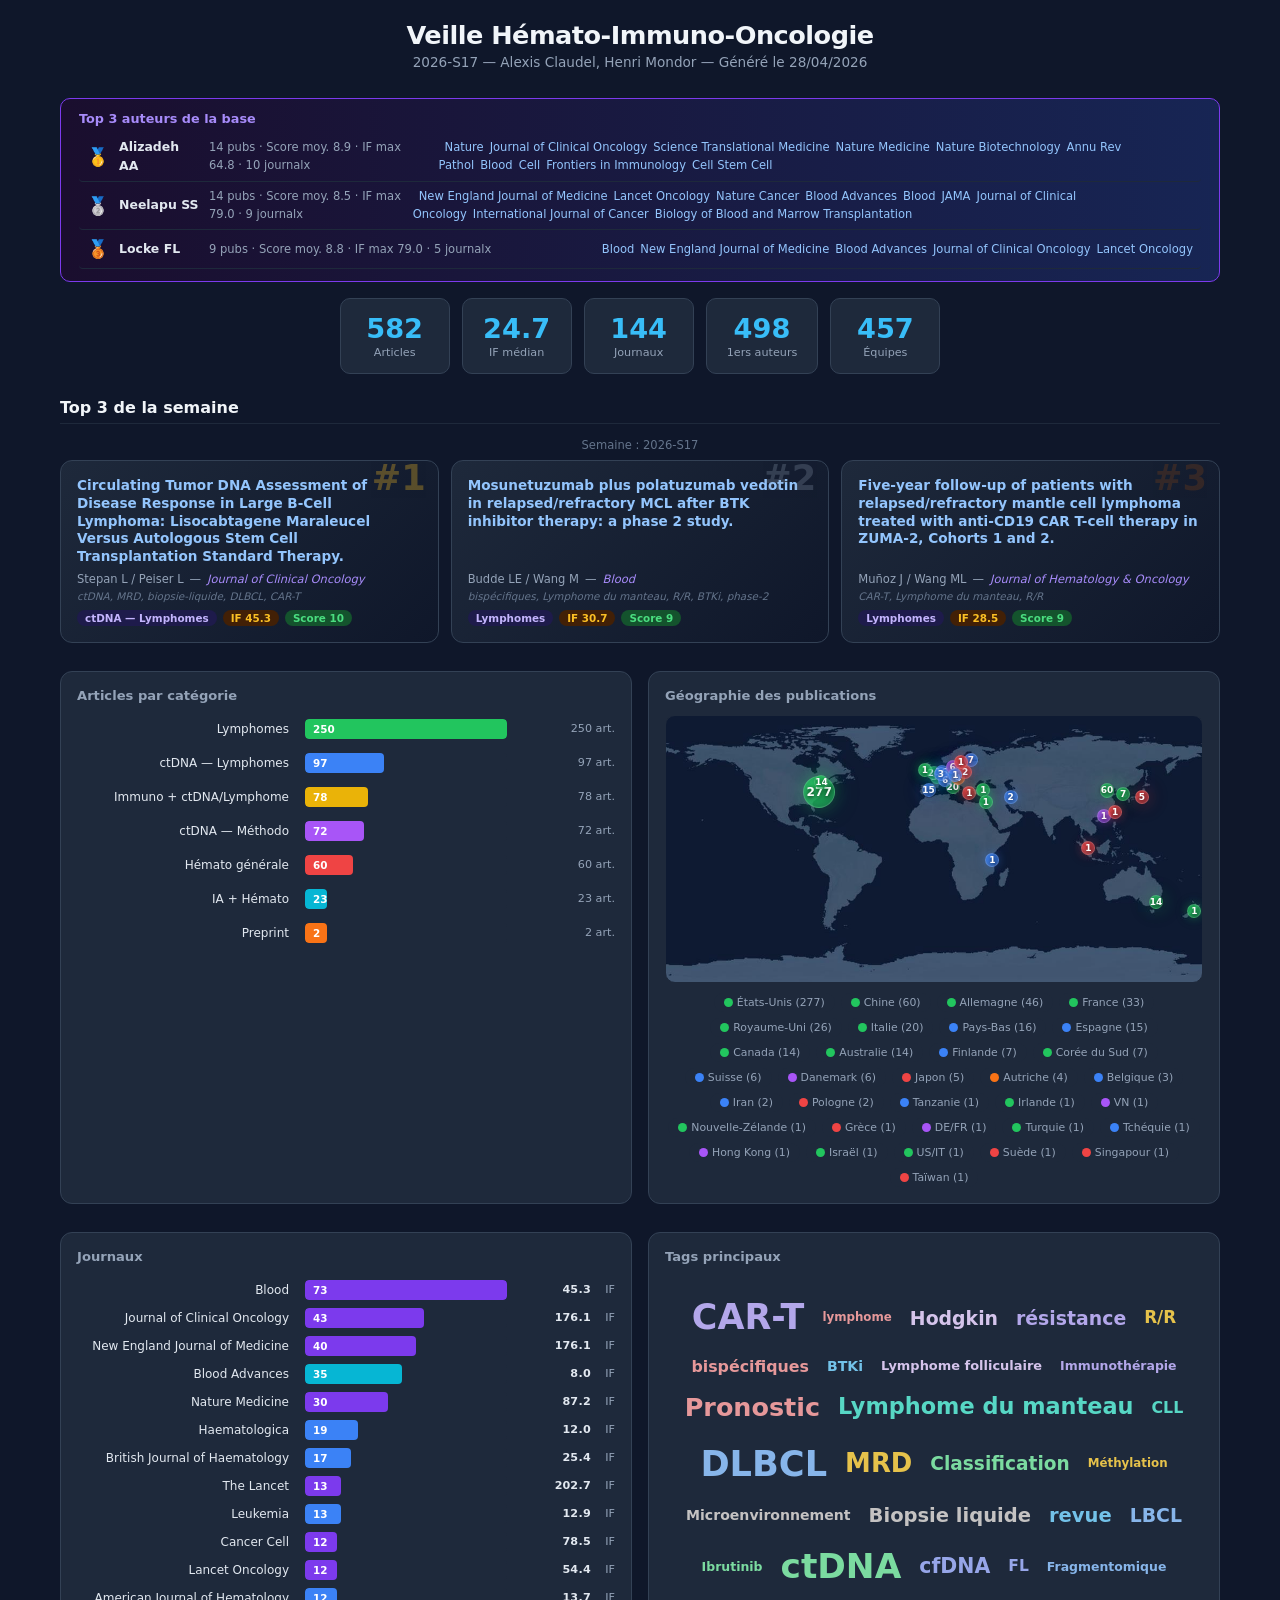
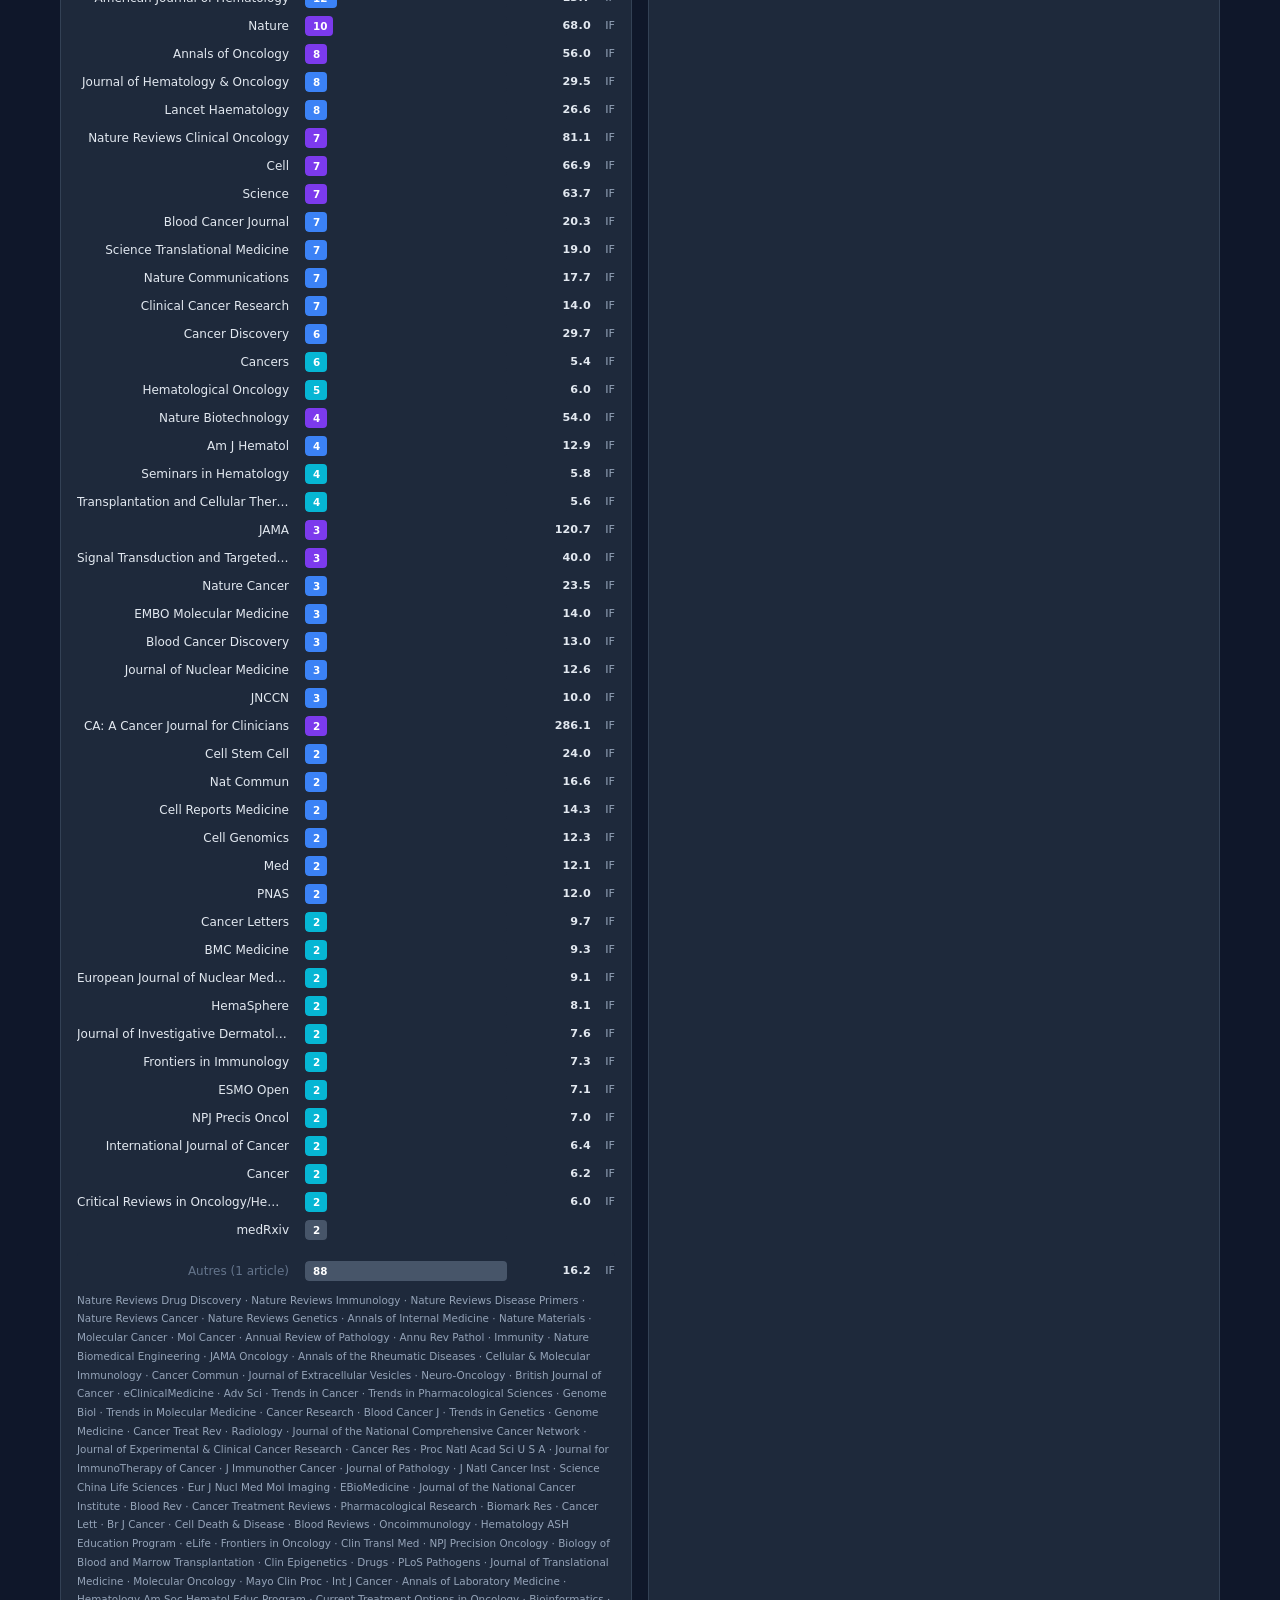
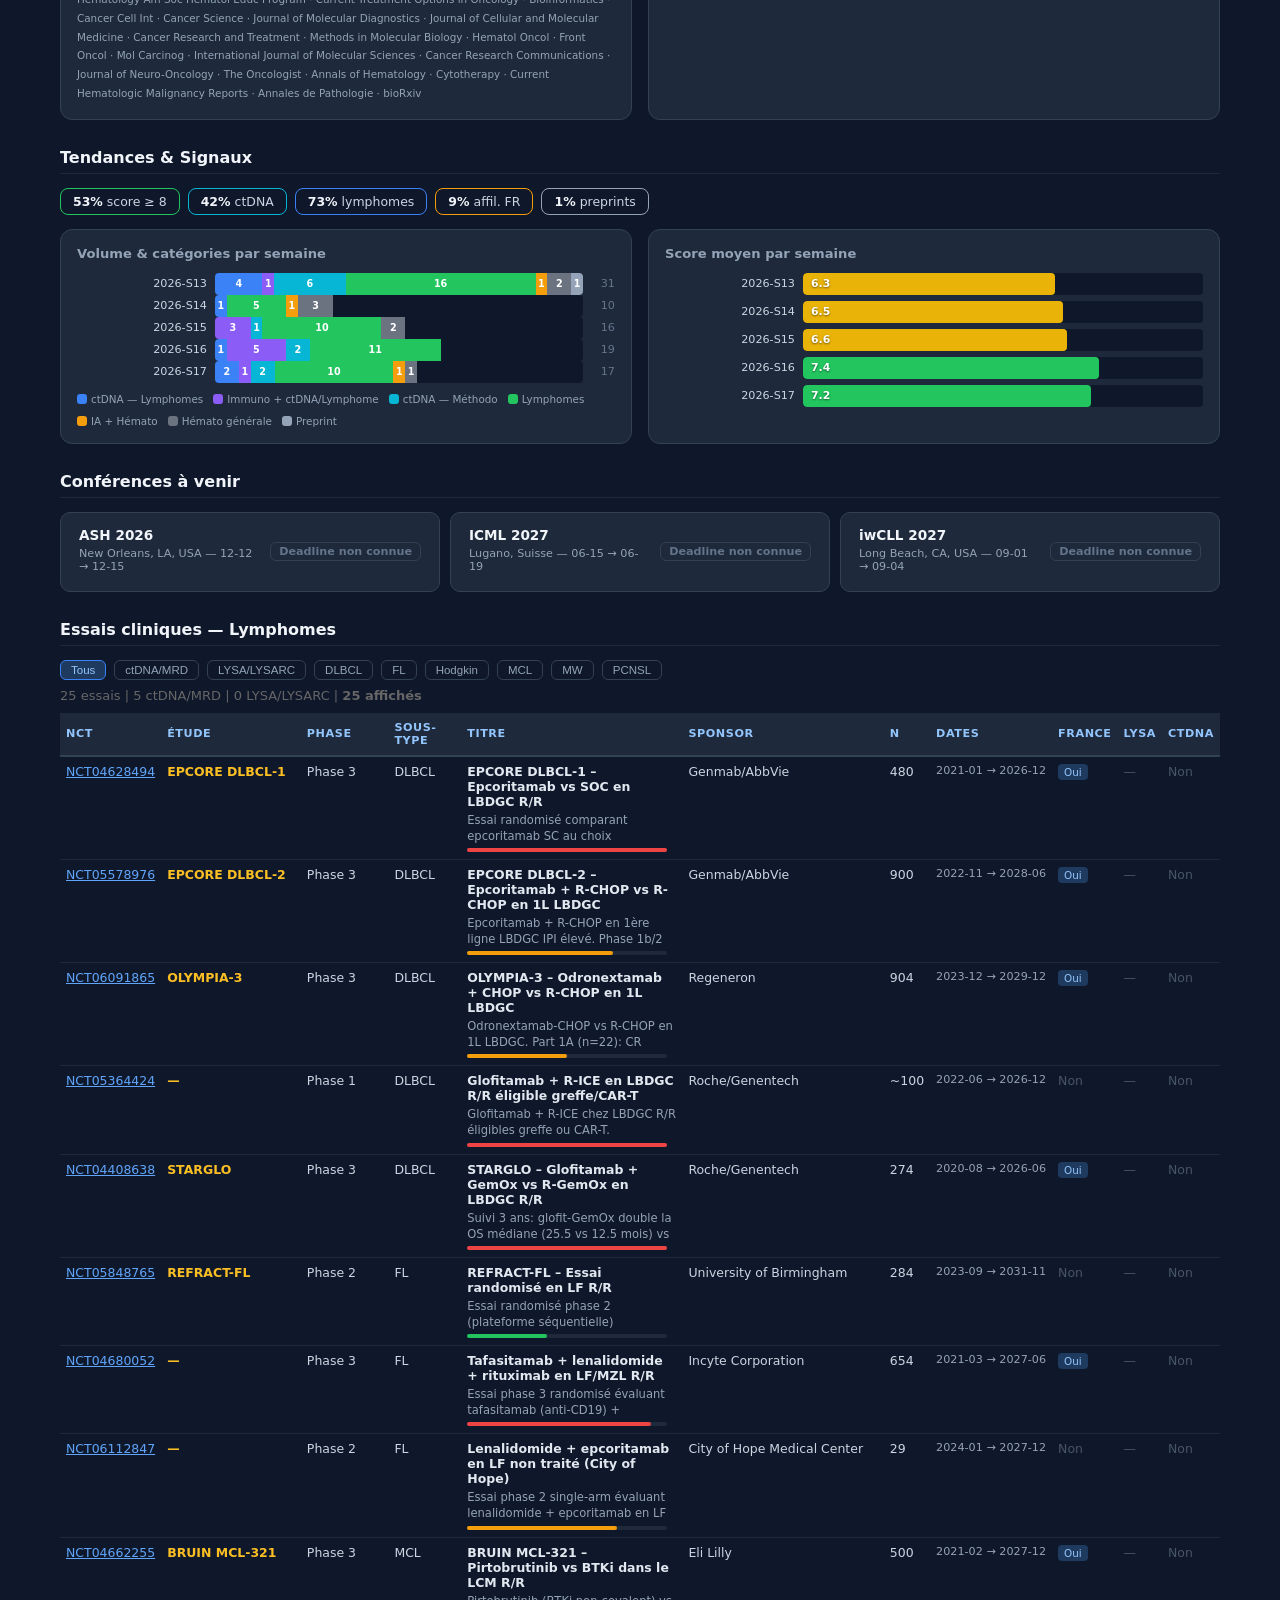
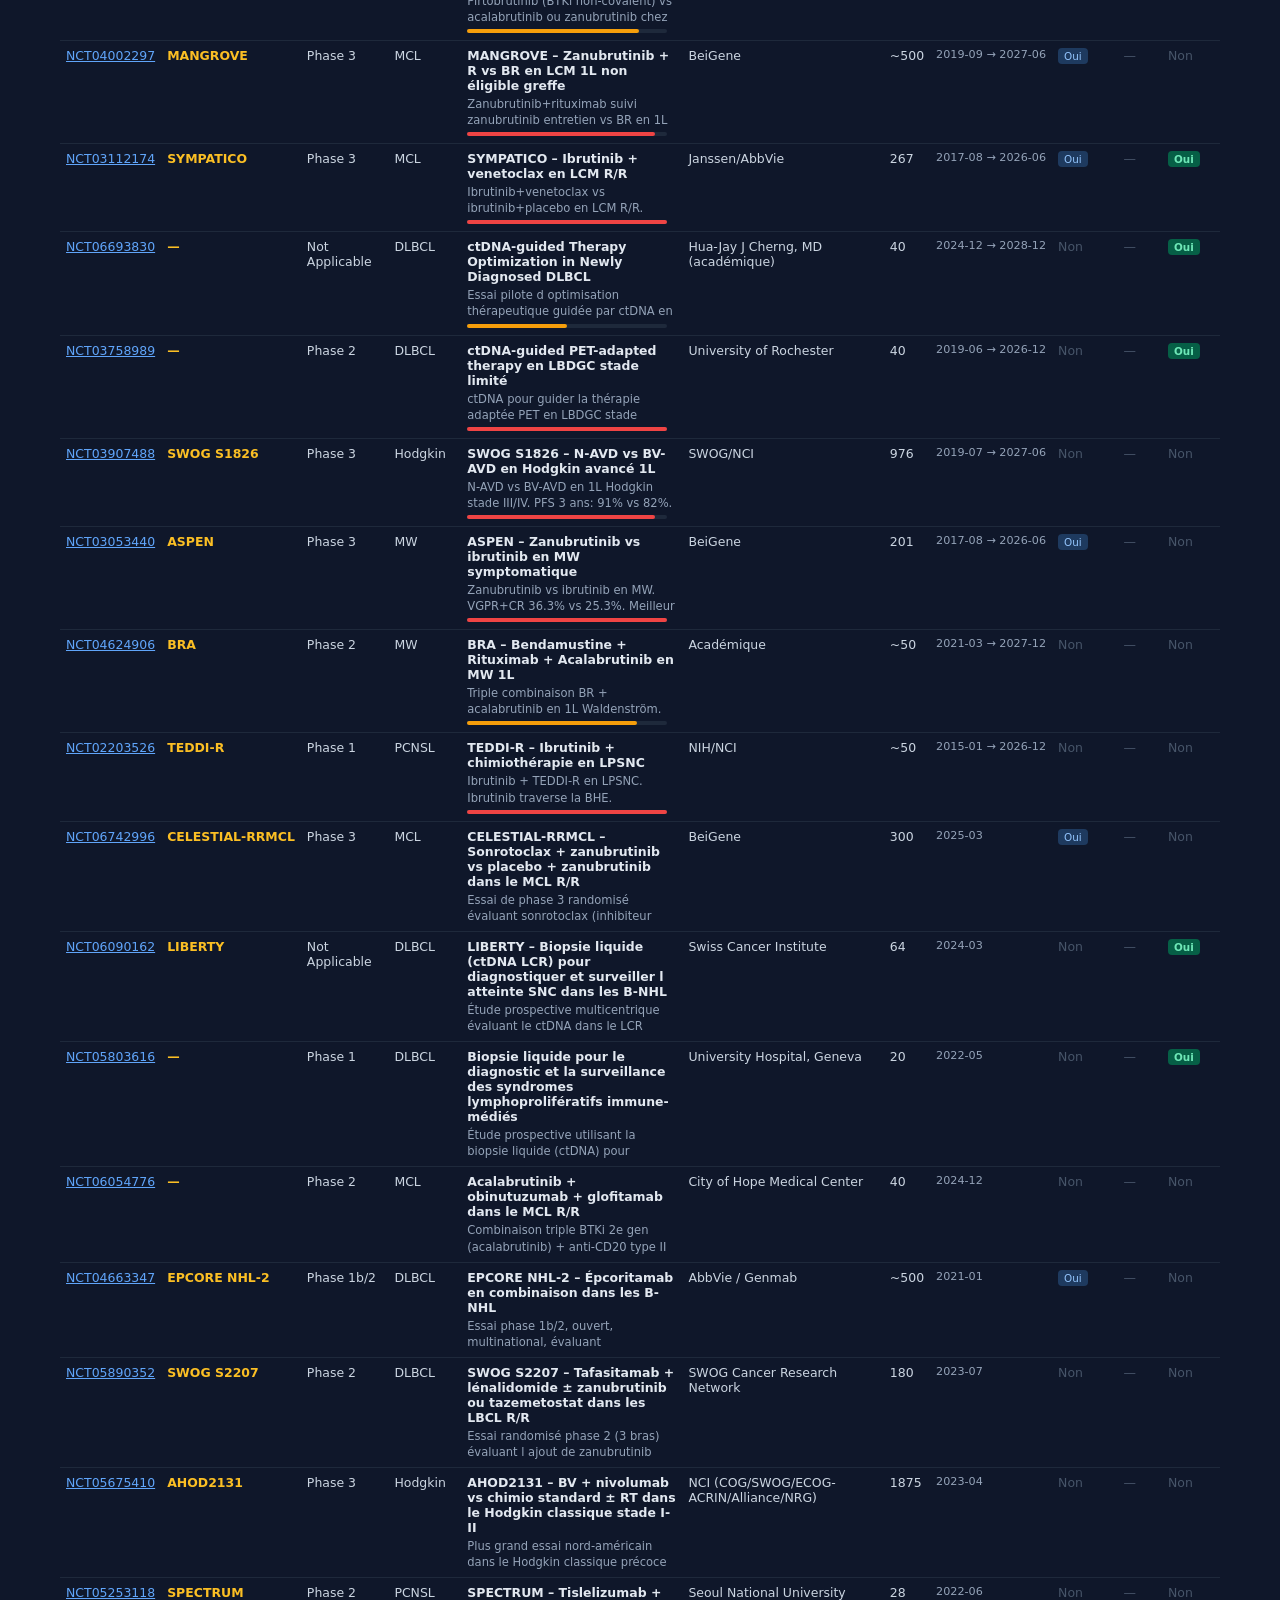
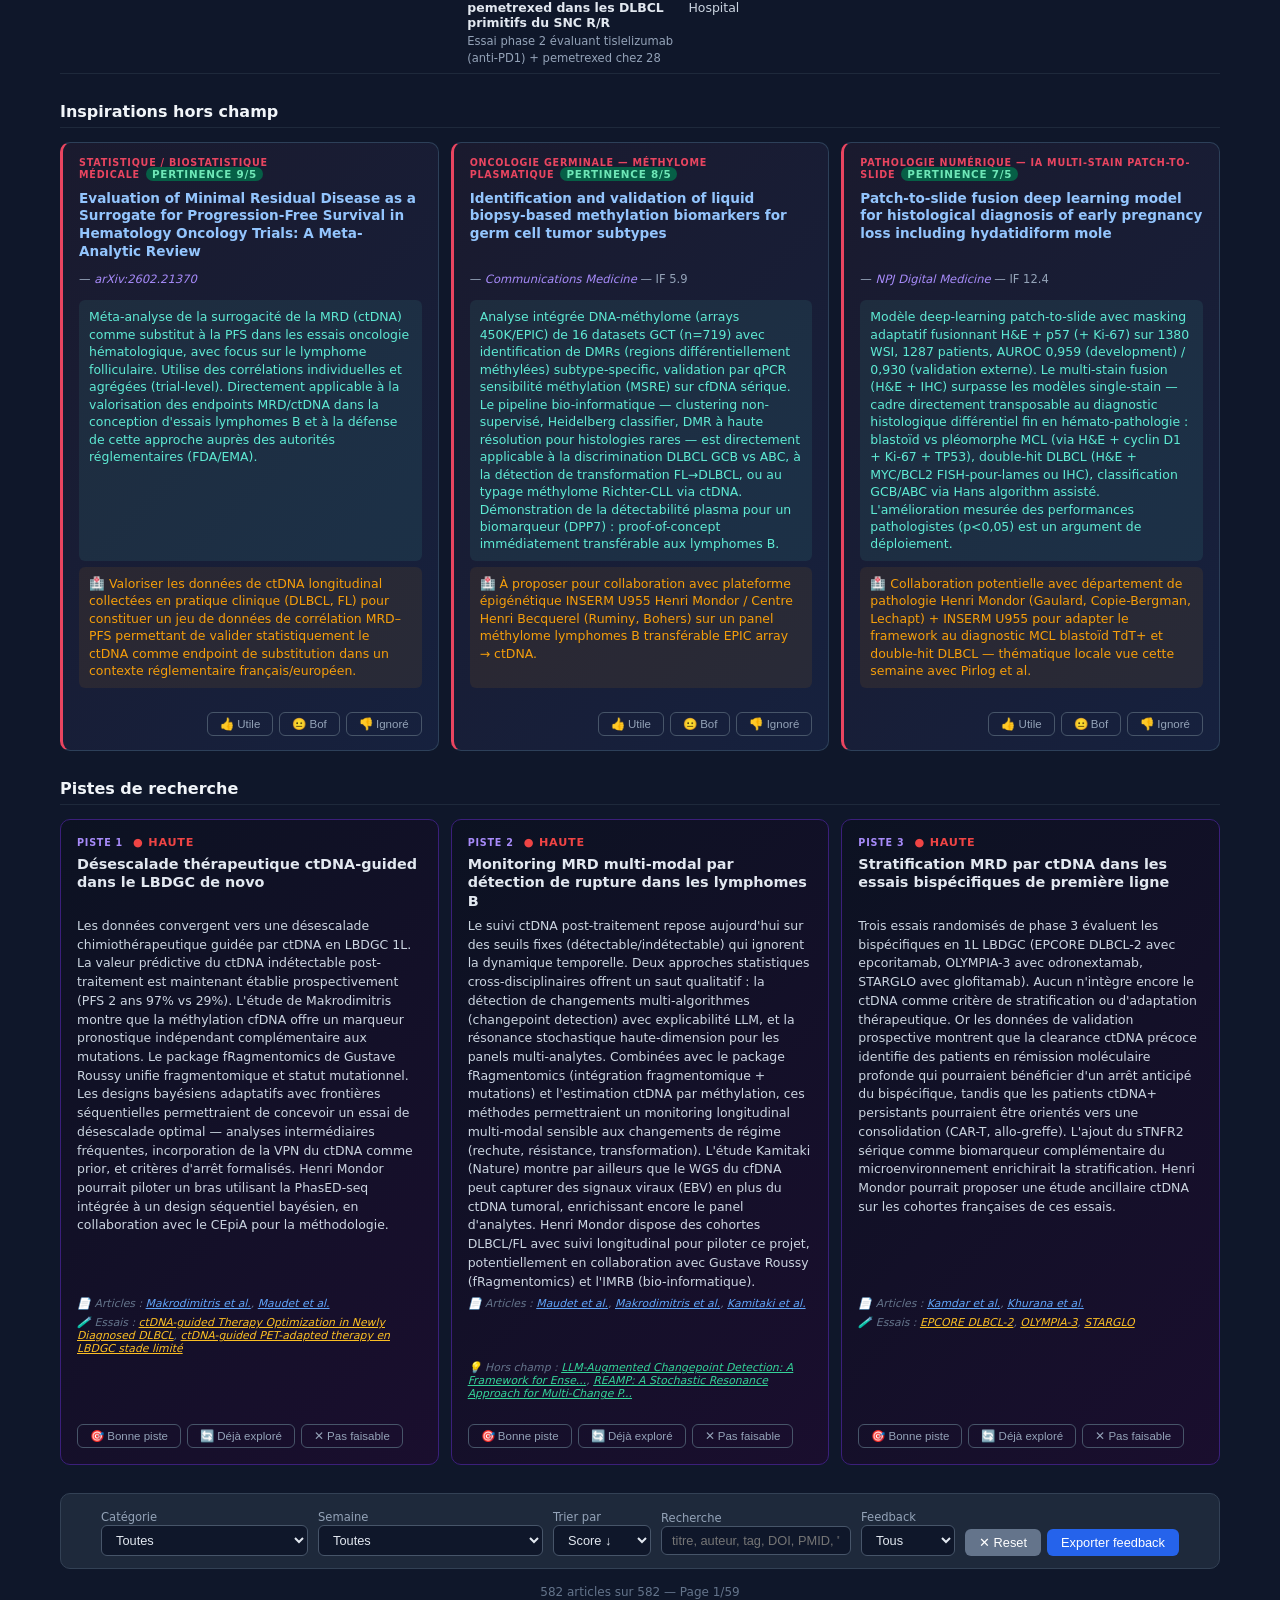
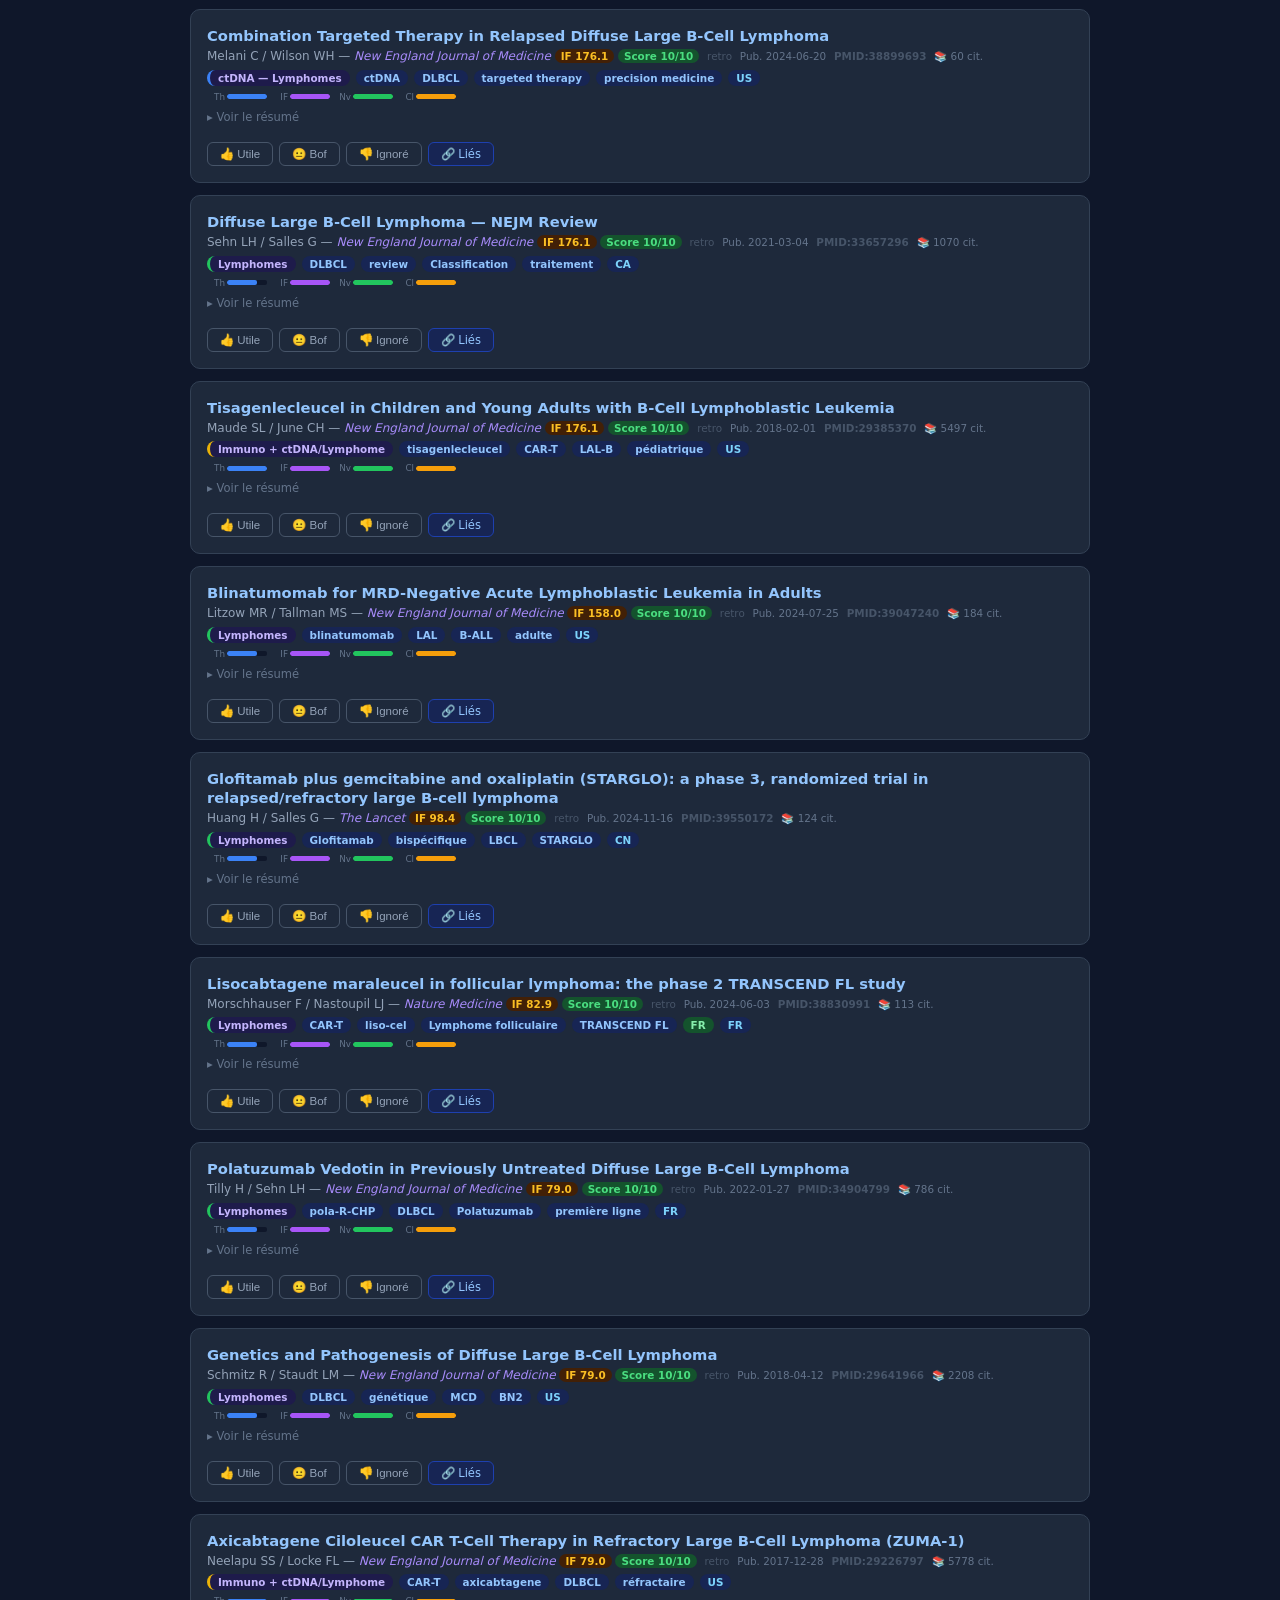
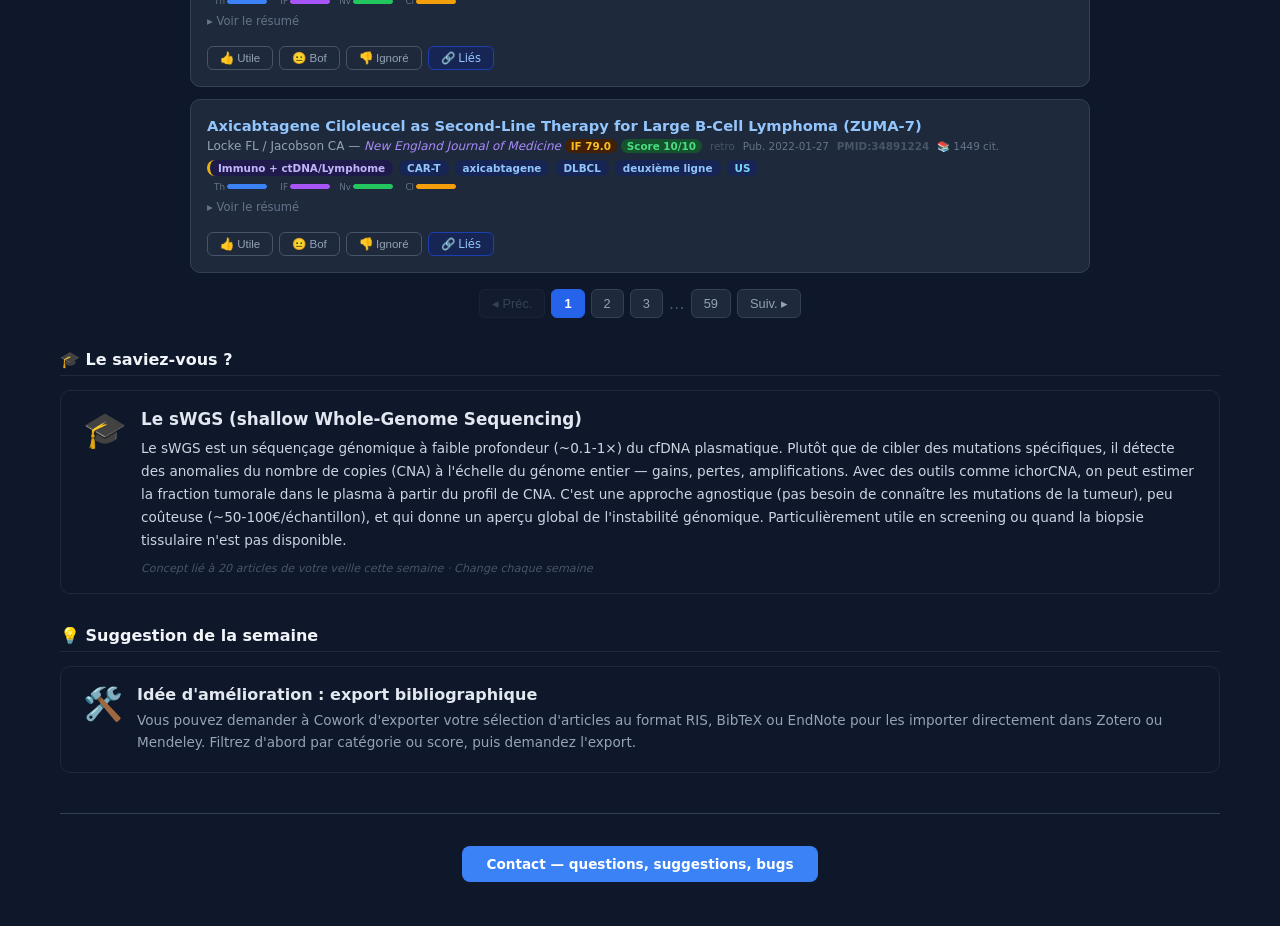
==== commit 786f5bdd: "retro import: 489 articles, 9 hors_champ, 23 directions (582 total)" ====
--- a/index.html
+++ b/index.html
@@ -3,7 +3,7 @@
 <head>
 <meta charset="UTF-8">
 <meta name="viewport" content="width=device-width, initial-scale=1.0">
-<title>Dashboard Veille Hémato — 2026-S16</title>
+<title>Dashboard Veille Hémato — 2026-S17</title>
 <style>
   * { margin: 0; padding: 0; box-sizing: border-box; }
   body { background: #0f172a; color: #e2e8f0; font-family: 'Segoe UI', system-ui, -apple-system, sans-serif; padding: 20px; max-width: 1200px; margin: 0 auto; }
@@ -343,7 +343,7 @@
 
 <div class="header">
   <h1>Veille Hémato-Immuno-Oncologie</h1>
-  <div class="sub">2026-S16 — Alexis Claudel, Henri Mondor — Généré le 25/04/2026</div>
+  <div class="sub">2026-S17 — Alexis Claudel, Henri Mondor — Généré le 28/04/2026</div>
 </div>
 
 <div id="deadlineBanner" style="display:none;background:#92400e;border:1px solid #f59e0b;border-radius:8px;padding:10px 16px;margin-bottom:12px;color:#fde68a;font-size:0.85rem;"></div>
@@ -12923,10 +12923,384 @@
     "critique": "Forces : panel personnalisé large (jusqu'à 96 mutations), supériorité plasma vs médullaire démontrée, signal GVL quantitatif. Limites : AML (pas B-NHL directement), effectif 30 patients, panel coûteux/complexe à déployer, généralisation aux lymphomes B à démontrer (shedding différent). Équipe Vogelstein/Kinzler (Johns Hopkins) — framework transposable.",
     "pays": "US",
     "citations": 0
+  },
+  {
+    "semaine": "2026-S17",
+    "titre": "Circulating Tumor DNA Assessment of Disease Response in Large B-Cell Lymphoma: Lisocabtagene Maraleucel Versus Autologous Stem Cell Transplantation Standard Therapy.",
+    "auteur": "Stepan L",
+    "senior": "Peiser L",
+    "journal": "Journal of Clinical Oncology",
+    "doi": "10.1200/JCO-25-03051",
+    "doi_url": "https://doi.org/10.1200/JCO-25-03051",
+    "categorie": "ctDNA — Lymphomes",
+    "tags": "ctDNA, MRD, biopsie-liquide, DLBCL, CAR-T",
+    "resume": "Analyse ctDNA corrélative de TRANSFORM (NCT03575351) en 2L LBCL : 136 patients, PhasED-Seq ultrasensible aux jours J0/J43/J64/J126. La clairance ctDNA (MRD) prédit l'EFS aux 4 timepoints, dans les 2 bras. Liso-cel induit significativement plus de MRD négativité que l'ASCT et donne EFS, PFS et DOR supérieurs (chez patients en RC + MRD−). Réémergence ctDNA prédit la rechute. MRD reste prédictif après ajustement sur le PET, avec interaction significative PET × bras pour l'EFS.",
+    "metadata": "OK",
+    "preprint": "Publié",
+    "affFR": "Non",
+    "if_val": 45.3,
+    "score": 10,
+    "date_pub": "2026-04-27",
+    "pmid": "42044466",
+    "critique": "Forces : design randomisé prospectif, méthode ultrasensible PhasED-Seq, 4 timepoints, démonstration claire de la complémentarité ctDNA-PET. Limites : analyse corrélative post-hoc, sponsorisée BMS, cohorte pivot relativement petite (n=136), pas de validation externe.",
+    "pays": "US",
+    "citations": 0
+  },
+  {
+    "semaine": "2026-S17",
+    "titre": "Multicenter Real-World Analysis of Glofitamab in Relapsed/Refractory Primary CNS Lymphoma: Clinical Activity, CNS Penetration, and ctDNA Dynamics.",
+    "auteur": "Yang A",
+    "senior": "Zeng Z",
+    "journal": "American Journal of Hematology",
+    "doi": "10.1002/ajh.70342",
+    "doi_url": "https://doi.org/10.1002/ajh.70342",
+    "categorie": "Immuno + ctDNA/Lymphome",
+    "tags": "bispécifiques, PCNSL, ctDNA, CAR-T",
+    "resume": "Étude multicentrique chinoise temps-réel : 16 patients PCNSL R/R sous glofitamab monothérapie. ORR 75%, CR 50%, mPFS 15,4 mois. Glofitamab détectable dans le LCR de 60% des patients (ratio CSF/plasma jusqu'à 0,44%). Le ctDNA sériel dans le LCR montre clairance moléculaire précoce associée à la réponse, et persistance/réémergence précédant la progression. Sécurité gérable, mais 2 ICANS fatals après consolidation par CAR-T.",
+    "metadata": "OK",
+    "preprint": "Publié",
+    "affFR": "Non",
+    "if_val": 12.8,
+    "score": 9,
+    "date_pub": "2026-04-25",
+    "pmid": "42035265",
+    "critique": "Forces : première étude réelle robuste en PCNSL avec pharmacocinétique CSF et ctDNA-CSF longitudinal. Limites : cohorte de 16 patients, monocentrique majoritairement, follow-up court, sécurité post-CAR-T inquiétante.",
+    "pays": "CN",
+    "citations": 0
+  },
+  {
+    "semaine": "2026-S17",
+    "titre": "Circulating tumor DNA at baseline as a prognostic marker in untreated follicular lymphoma.",
+    "auteur": "Lutterbeck C",
+    "senior": "Bottos A",
+    "journal": "Haematologica",
+    "doi": "10.3324/haematol.2025.289111",
+    "doi_url": "https://doi.org/10.3324/haematol.2025.289111",
+    "categorie": "ctDNA — Lymphomes",
+    "tags": "ctDNA, FL, Pronostic, phase-3, biopsie-liquide",
+    "resume": "Analyse ctDNA baseline sur la cohorte du phase-3 GALLIUM (FL non traité, obinutuzumab vs rituximab + chimio). Le ctDNA baseline (mutant molecules per mL, MMPM) prédit POD24 mieux que FLIPI/FLIPI-2/SPD (AUROC 0,69 vs 0,57-0,59). Cutoff cross-validé à 168,57 MMPM : ctDNA élevé associé à PFS plus courte (HR 2,2 [1,8-2,6]). Valeur conservée à travers CHOP, CVP et bendamustine.",
+    "metadata": "OK",
+    "preprint": "Publié",
+    "affFR": "Non",
+    "if_val": 10.1,
+    "score": 9,
+    "date_pub": "2026-04-23",
+    "pmid": "42021704",
+    "critique": "Forces : grande cohorte phase-3, validation cross-régimes, AUROC supérieur aux scores cliniques. Limites : Pharma sponsorisée (Roche), AUROC modeste (0,69), aucune validation indépendante prospective, pas de mise à disposition de l'assay.",
+    "pays": "DE",
+    "citations": 0
+  },
+  {
+    "semaine": "2026-S17",
+    "titre": "A targeted circulating tumor DNA landscape of copy number aberrations in large B-cell lymphomas.",
+    "auteur": "Arffman M",
+    "senior": "Leppä S",
+    "journal": "Leukemia",
+    "doi": "10.1038/s41375-026-02955-w",
+    "doi_url": "https://doi.org/10.1038/s41375-026-02955-w",
+    "categorie": "ctDNA — Méthodo",
+    "tags": "ctDNA, DLBCL, biopsie-liquide, Pronostic, méthodo",
+    "resume": "Profilage CNAs et mutations sur 123 LBCL haut risque par séquençage ciblé + duplex sur ctDNA plasmatique. Corrélation forte avec WGS (R=0,81), CNAs détectées chez 76% au-dessus de la limite. Description des régions altérées, sous-types diagnostiques/génétiques, lien OS/PFS. Le ctDNA-TP53 surclasse la FISH 17p pour la stratification, indépendant du clinique et de la concentration ctDNA. Validation cohorte indépendante. Détection des shifts clonaux à la progression.",
+    "metadata": "OK",
+    "preprint": "Publié",
+    "affFR": "Non",
+    "if_val": 12.9,
+    "score": 9,
+    "date_pub": "2026-04-22",
+    "pmid": "42020781",
+    "critique": "Forces : panel ciblé pertinent en routine, validation WGS et cohorte indépendante, démonstration claire que ctDNA-TP53 > FISH. Limites : limites technique (régions captées), cohorte nordique uniquement, manque de validation prospective avec impact thérapeutique.",
+    "pays": "FI",
+    "citations": 0
+  },
+  {
+    "semaine": "2026-S17",
+    "titre": "Blood-Based Circulating Tumor DNA Assays for Early Colorectal Cancer Detection: A Systematic Review of Performance in Asymptomatic Screening Populations.",
+    "auteur": "Kahn CL",
+    "senior": "Therkildsen C",
+    "journal": "International Journal of Cancer",
+    "doi": "10.1002/ijc.70498",
+    "doi_url": "https://doi.org/10.1002/ijc.70498",
+    "categorie": "ctDNA — Méthodo",
+    "tags": "ctDNA, méthodo, biopsie-liquide, diagnostique",
+    "resume": "Revue systématique (20 études) des assays ctDNA sanguins pour le dépistage du CCR asymptomatique. Assays comprehensifs (Shield, ColonSecure, FMBT-CRC) atteignent 71-85% sensibilité et 88-90% spécificité pour CRC précoce. Coloscape 59% sensibilité pour adénomes avancés (92% spécificité). Aucun assay actuel n'est suffisant pour les deux (AA + CRC précoce). ctDNA pas encore supérieur au FIT.",
+    "metadata": "OK",
+    "preprint": "Publié",
+    "affFR": "Non",
+    "if_val": 6.4,
+    "score": 5,
+    "date_pub": "2026-04-27",
+    "pmid": "42043732",
+    "critique": "Forces : revue systématique rigoureuse, comparaison standardisée, NOS quality. Limites : périphérique pour Alexis (CCR), méta-analyse impossible (hétérogénéité des assays), comparaison historique (pas tête-à-tête).",
+    "pays": "DK",
+    "citations": 0
+  },
+  {
+    "semaine": "2026-S17",
+    "titre": "Inhibition of glycosphingolipid synthesis overcomes the steric hindrance of CD30 N-glycans to augment CD30-targeted immunotherapeutic efficacy.",
+    "auteur": "Pan Y",
+    "senior": "Han W",
+    "journal": "Cellular & Molecular Immunology",
+    "doi": "10.1038/s41423-026-01421-y",
+    "doi_url": "https://doi.org/10.1038/s41423-026-01421-y",
+    "categorie": "Lymphomes",
+    "tags": "CAR-T, Hodgkin, résistance, Microenvironnement",
+    "resume": "Les N-glycans Asn101/Asn276 du CD30 limitent l'accessibilité des CAR-T anti-CD30 en cHL. La déglycosylation génétique ou enzymatique restaure activation et cytotoxicité. L'eliglustat (FDA-approved, inhibiteur de synthèse des glycosphingolipides) potentialise sélectivement les CD30-CAR-T sur tumeurs WT, avec contrôle tumoral supérieur en xénogreffe sans toxicité ajoutée. Eliglustat trim les acides sialiques terminaux. Augmente aussi la cytotoxicité du brentuximab vedotin.",
+    "metadata": "OK",
+    "preprint": "Publié",
+    "affFR": "Non",
+    "if_val": 22.0,
+    "score": 7,
+    "date_pub": "2026-04-27",
+    "pmid": "42045394",
+    "critique": "Forces : mécanisme glyco-immunothérapeutique nouveau, drug FDA-approved réutilisable, validation BV. Limites : modèle xénogreffe uniquement, pas de combinaison avec CAR-T cliniques, pas de données ADC/CAR-T humains in vivo.",
+    "pays": "CN",
+    "citations": 0
+  },
+  {
+    "semaine": "2026-S17",
+    "titre": "Five-year follow-up of patients with relapsed/refractory mantle cell lymphoma treated with anti-CD19 CAR T-cell therapy in ZUMA-2, Cohorts 1 and 2.",
+    "auteur": "Muñoz J",
+    "senior": "Wang ML",
+    "journal": "Journal of Hematology & Oncology",
+    "doi": "10.1186/s13045-026-01797-4",
+    "doi_url": "https://doi.org/10.1186/s13045-026-01797-4",
+    "categorie": "Lymphomes",
+    "tags": "CAR-T, Lymphome du manteau, R/R",
+    "resume": "Suivi à 5 ans de ZUMA-2 (brexu-cel anti-CD19 en MCL R/R), cohorte pivot N=68. Médiane FU 67,8 mois. mDOR 36,5 mois, mOS 46,5 mois (60,2 mois pour les RC, n=46). Mortalité cumulée à 5 ans : 40% liée à la rechute, 22% non-rechute. Pas de CRS/neuro Grade 5, pas de tumeur T secondaire, pas de signal nouveau. Inclut sites français (CHU Bordeaux, CHU Rennes).",
+    "metadata": "OK",
+    "preprint": "Publié",
+    "affFR": "Oui",
+    "if_val": 28.5,
+    "score": 9,
+    "date_pub": "2026-04-27",
+    "pmid": "42036693",
+    "critique": "Forces : long suivi, données de tolérance long terme rassurantes (notamment sur tumeurs T secondaires), durabilité confirmée. Limites : N=68 pour la cohorte pivot, hétérogénéité 2L vs ≥3L, pas de bras comparatif.",
+    "pays": "US",
+    "citations": 0
+  },
+  {
+    "semaine": "2026-S17",
+    "titre": "Drivers of Temporal Improvement in CAR T-Cell Therapy for Large B-Cell Lymphoma: A Japanese Nationwide Registry Analysis.",
+    "auteur": "Yagi Y",
+    "senior": "Kato K",
+    "journal": "Blood Advances",
+    "doi": "10.1182/bloodadvances.2025019510",
+    "doi_url": "https://doi.org/10.1182/bloodadvances.2025019510",
+    "categorie": "Lymphomes",
+    "tags": "CAR-T, DLBCL, real-world",
+    "resume": "Registre japonais 913 patients LBCL R/R sous CAR-T anti-CD19, comparaison 2019-2021 vs 2022-2024. La cohorte récente est plus âgée et à risque plus élevé mais a meilleur PFS à 6 mois (63,2% vs 55,2%, p=0,005), persistant après PSM. Drivers : 2L systémique, meilleur contrôle pré-infusion, basculement de tisa-cel vers axi-cel/liso-cel. Bénéfice plus prononcé chez SD/PD à l'infusion et 1L réfractaires. NRM à 6 mois reste basse (2,1% vs 1,5%).",
+    "metadata": "OK",
+    "preprint": "Publié",
+    "affFR": "Non",
+    "if_val": 7.4,
+    "score": 7,
+    "date_pub": "2026-04-22",
+    "pmid": "42018609",
+    "critique": "Forces : grande cohorte nationale, PSM, analyse multivariée. Limites : registre, biais de sélection résiduel, pas de standardisation de la prise en charge inter-centre.",
+    "pays": "JP",
+    "citations": 0
+  },
+  {
+    "semaine": "2026-S17",
+    "titre": "Mosunetuzumab plus polatuzumab vedotin in relapsed/refractory MCL after BTK inhibitor therapy: a phase 2 study.",
+    "auteur": "Budde LE",
+    "senior": "Wang M",
+    "journal": "Blood",
+    "doi": "10.1182/blood.2025032422",
+    "doi_url": "https://doi.org/10.1182/blood.2025032422",
+    "categorie": "Lymphomes",
+    "tags": "bispécifiques, Lymphome du manteau, R/R, BTKi, phase-2",
+    "resume": "Phase 2 multicentrique (NCT03671018) du couple mosunetuzumab (anti-CD20 bispécifique SC) + polatuzumab vedotin (ADC anti-CD79b) en MCL R/R post-BTKi. 42 patients, médiane 3 lignes, 26% post CAR-T, haut-risque : Ki-67 ≥50% (67%), blastoïde/pléomorphe (38%), TP53 aberrant (48%). ORR 88,1%, CR 78,6%. mPFS 18,6 mois (mFU 15,9 mois). Efficacité conservée dans tous les sous-groupes haut-risque. CRS chez 42,9% (Grade 1-2 uniquement). Schéma fixe-durée ambulatoire.",
+    "metadata": "OK",
+    "preprint": "Publié",
+    "affFR": "Non",
+    "if_val": 30.7,
+    "score": 9,
+    "date_pub": "2026-04-21",
+    "pmid": "42013019",
+    "critique": "Forces : combinaison bispécifique-ADC inédite en MCL, efficacité dans haut-risque (TP53), tolérance ambulatoire. Limites : N=42, follow-up court (15,9 mois), durabilité à confirmer, sponsorisé Roche.",
+    "pays": "US",
+    "citations": 0
+  },
+  {
+    "semaine": "2026-S17",
+    "titre": "Expert Opinion on the Diagnosis and Treatment of Hematologic Malignancies During Pregnancy.",
+    "auteur": "Dierickx D",
+    "senior": "Amant F",
+    "journal": "Journal of Clinical Oncology",
+    "doi": "10.1200/JCO-25-02351",
+    "doi_url": "https://doi.org/10.1200/JCO-25-02351",
+    "categorie": "Hémato générale",
+    "tags": "guidelines, real-world",
+    "resume": "Opinion d'expert internationale (KU Leuven, Amsterdam, Mayo, MD Anderson, MSKCC, etc.) sur les modalités diagnostiques et thérapeutiques (chimio, radiothérapie, immunothérapie) des hémopathies durant la grossesse : leucémies aiguës, lymphome hodgkinien, LNH, NMP, aplasie médullaire, MM. Adresse l'incidence croissante et les options pour la mère et le nouveau-né.",
+    "metadata": "OK",
+    "preprint": "Publié",
+    "affFR": "Non",
+    "if_val": 45.3,
+    "score": 5,
+    "date_pub": "2026-04-24",
+    "pmid": "42030539",
+    "critique": "Forces : consensus multidisciplinaire international, large spectre d'hémopathies. Limites : opinion d'expert (pas de méta-analyse formelle), sources hétérogènes, faible niveau de preuve par nature.",
+    "pays": "BE",
+    "citations": 0
+  },
+  {
+    "semaine": "2026-S17",
+    "titre": "Disordered differentiation and cellular senescence in pediatric Hodgkin Reed-Sternberg cells.",
+    "auteur": "Agrusa JE",
+    "senior": "Allen CE",
+    "journal": "Blood Advances",
+    "doi": "10.1182/bloodadvances.2025016953",
+    "doi_url": "https://doi.org/10.1182/bloodadvances.2025016953",
+    "categorie": "Lymphomes",
+    "tags": "Hodgkin, single-cell, Microenvironnement",
+    "resume": "Purification des cellules HRS pédiatriques par cytométrie multiparamétrique. Le transcriptome révèle une différenciation désordonnée multilignage et est distinct de celui des lignées HL. Surexpression de gènes de sénescence, downregulation des gènes pro-apoptose/mitose. Validation IHC + imagerie unicellulaire. Le venetoclax (BCL2i) augmente l'apoptose des HRS primaires.",
+    "metadata": "OK",
+    "preprint": "Publié",
+    "affFR": "Non",
+    "if_val": 7.4,
+    "score": 6,
+    "date_pub": "2026-04-28",
+    "pmid": "41538304",
+    "critique": "Forces : approche flow + transcriptomique sur tissu primaire pédiatrique (rare), nouvelle hypothèse sénescence. Limites : N de patients limité, pas de modèle in vivo, applicabilité clinique du venetoclax à démontrer chez l'enfant.",
+    "pays": "US",
+    "citations": 0
+  },
+  {
+    "semaine": "2026-S17",
+    "titre": "Abexinostat, a histone deacetylases inhibitor, for patients with relapsed or refractory follicular lymphoma: a multi-center, single-arm phase 2 study.",
+    "auteur": "Gui L",
+    "senior": "Shi Y",
+    "journal": "Signal Transduction and Targeted Therapy",
+    "doi": "10.1038/s41392-026-02646-z",
+    "doi_url": "https://doi.org/10.1038/s41392-026-02646-z",
+    "categorie": "Lymphomes",
+    "tags": "FL, R/R, phase-2",
+    "resume": "Phase 2 multicentrique chinoise (NCT03934567), abexinostat (HDACi) 80mg BID 7-on/7-off en FL R/R ≥2 lignes. 90 patients, FU médian 30,55 mois. ORR 69,5% (IRC), CR 14,6%, DCR 91,5%, mDoR 13,96 mois, mPFS 13,80 mois, mOS 47,18 mois. Toxicité hématologique fréquente (thrombopénie 85,6%, neutropénie 58,9%, leucopénie 52,2%). Profil prometteur en 3L+.",
+    "metadata": "OK",
+    "preprint": "Publié",
+    "affFR": "Non",
+    "if_val": 39.3,
+    "score": 7,
+    "date_pub": "2026-04-27",
+    "pmid": "42036411",
+    "critique": "Forces : large cohorte phase 2, follow-up long, IRC. Limites : single-arm sans bras comparateur, cohorte chinoise, classe ancienne (HDACi) avec toxicité hémato substantielle, CR rate modeste 14,6%.",
+    "pays": "CN",
+    "citations": 0
+  },
+  {
+    "semaine": "2026-S17",
+    "titre": "Duvelisib Induces Deep Responses in PTCL: Final Results of the Phase 2 PRIMO Trial of Duvelisib in Relapsed/Refractory Peripheral T-Cell Lymphoma.",
+    "auteur": "Mehta-Shah N",
+    "senior": "Horwitz SM",
+    "journal": "Journal of Clinical Oncology",
+    "doi": "10.1200/JCO-25-03120",
+    "doi_url": "https://doi.org/10.1200/JCO-25-03120",
+    "categorie": "Lymphomes",
+    "tags": "Lymphomes T, R/R, phase-2",
+    "resume": "Analyse finale PRIMO (NCT03372057), duvelisib (PI3Kδ/γ-i oral) en PTCL R/R. N=123 : ORR 48,0%, CRR 33,3%, mPFS 3,4 mois, mOS 12,4 mois, mDOR 7,9 mois. Sous-groupe AITL nettement meilleur : ORR 62,2%, CRR 51,4%, mPFS 8,3 mois, mOS 18,1 mois. TEAEs Grade ≥3 chez 74,0%. Rationale fort pour développement en TFH.",
+    "metadata": "OK",
+    "preprint": "Publié",
+    "affFR": "Non",
+    "if_val": 45.3,
+    "score": 5,
+    "date_pub": "2026-04-22",
+    "pmid": "42018969",
+    "critique": "Forces : phase 2 globale, signal AITL/TFH spécifique. Limites : PTCL hors champ B-lymphocyte, CRR 33% modeste, toxicité Grade ≥3 importante, comparateur historique.",
+    "pays": "US",
+    "citations": 0
+  },
+  {
+    "semaine": "2026-S17",
+    "titre": "Mantle cell lymphoma outcomes following sequential first-line bendamustine-rituximab and second-line Bruton's tyrosine kinase inhibitor therapy.",
+    "auteur": "Wang Y",
+    "senior": "Martin P",
+    "journal": "Blood Cancer Journal",
+    "doi": "10.1038/s41408-026-01507-w",
+    "doi_url": "https://doi.org/10.1038/s41408-026-01507-w",
+    "categorie": "Lymphomes",
+    "tags": "Lymphome du manteau, BTKi, real-world, 1ère-ligne",
+    "resume": "Cohorte multicentrique 755 MCL traités 1L BR (2014-2020). FU médian 61,4 mois. mEFS 1L BR 34,2 mois. mEFS2 (1L BR + 2L BTKi par ITT) 64,8 mois. OS à 5 ans 57,9%. Patients sans haut-risque ont des outcomes favorables. La séquence BR puis BTKi reste raisonnable pour les MCL sans haut-risque.",
+    "metadata": "OK",
+    "preprint": "Publié",
+    "affFR": "Non",
+    "if_val": 13.0,
+    "score": 7,
+    "date_pub": "2026-04-25",
+    "pmid": "42034605",
+    "critique": "Forces : large cohorte multicentrique, comparaison indirecte avec SHINE/ECHO. Limites : pas randomisée, absence de bras comparateur direct, biais de sélection.",
+    "pays": "US",
+    "citations": 0
+  },
+  {
+    "semaine": "2026-S17",
+    "titre": "Expression of cFLIP in B cells is essential for diffuse large B-cell lymphoma pathogenesis.",
+    "auteur": "Bariboloka KT",
+    "senior": "Annibaldi A",
+    "journal": "Blood",
+    "doi": "10.1182/blood.2026033320",
+    "doi_url": "https://doi.org/10.1182/blood.2026033320",
+    "categorie": "Lymphomes",
+    "tags": "DLBCL, Microenvironnement, résistance",
+    "resume": "Démonstration génétique du rôle de cFLIP dans le DLBCL : la délétion B-spécifique de Cflar empêche la lymphomagenèse Myd88 + BCL2 chez la souris. L'absence de cFLIP sensibilise les ABC (mais pas GCB) à l'apoptose Caspase-8 induite par TRAIL/LPS. cFLIP supprime aussi la transcription de cytokines pro-inflammatoires en ABC.",
+    "metadata": "OK",
+    "preprint": "Publié",
+    "affFR": "Non",
+    "if_val": 30.7,
+    "score": 7,
+    "date_pub": "2026-04-23",
+    "pmid": "42024475",
+    "critique": "Forces : modèle murin autochthone élégant, validation cellules humaines, dichotomie ABC/GCB pertinente. Limites : pas d'inhibiteurs cliniquement disponibles, gap translationnel important.",
+    "pays": "DE",
+    "citations": 0
+  },
+  {
+    "semaine": "2026-S17",
+    "titre": "Blinatumomab nonresponse correlates with poor survival after brexucabtagene autoleucel in B-cell ALL.",
+    "auteur": "Srinagesh HK",
+    "senior": "Muffly LS",
+    "journal": "Blood",
+    "doi": "10.1182/blood.2025031734",
+    "doi_url": "https://doi.org/10.1182/blood.2025031734",
+    "categorie": "Lymphomes",
+    "tags": "CAR-T, R/R, real-world, bispécifiques",
+    "resume": "Analyse temps-réel des receveurs de brexu-cel en B-ALL R/R (N=278) : la non-réponse au blinatumomab antérieur corrèle avec une survie significativement plus mauvaise post-CAR-T. Implications pour le séquencement bispécifiques/CAR-T.",
+    "metadata": "OK",
+    "preprint": "Publié",
+    "affFR": "Non",
+    "if_val": 30.7,
+    "score": 5,
+    "date_pub": "2026-04-23",
+    "pmid": "41643192",
+    "critique": "Forces : grande cohorte multicentrique US, signal cliniquement pertinent. Limites : format lettre, B-ALL et non lymphome B, mécanisme non exploré.",
+    "pays": "US",
+    "citations": 0
+  },
+  {
+    "semaine": "2026-S17",
+    "titre": "Lymphocyte dynamics after CAR-T therapy for non-Hodgkin lymphoma.",
+    "auteur": "Dingli S",
+    "senior": "Dingli D",
+    "journal": "British Journal of Haematology",
+    "doi": "10.1111/bjh.70502",
+    "doi_url": "https://doi.org/10.1111/bjh.70502",
+    "categorie": "IA + Hémato",
+    "tags": "CAR-T, Pronostic, DLBCL",
+    "resume": "Modèle mathématique de la croissance lymphocytaire post-CAR-T en DLBCL R/R. Le taux de réplication est un déterminant majeur de l'OS. Cutoff ROC ≥0,3876/jour : mOS 3,04 ans vs 1,035 an (p=0,0206). La vitesse d'expansion est le déterminant principal de profondeur/durabilité de réponse.",
+    "metadata": "OK",
+    "preprint": "Publié",
+    "affFR": "Non",
+    "if_val": 6.5,
+    "score": 7,
+    "date_pub": "2026-04-21",
+    "pmid": "42011548",
+    "critique": "Forces : modèle simple et interprétable, signal clinique fort (mOS x3). Limites : monocentrique (Mayo), pas de validation indépendante, modèle simpliste, pas d'intégration ctDNA/MRD.",
+    "pays": "US",
+    "citations": 0
   }
 ];
-const HORS_CHAMP = [{"semaine": "2026-S13", "domaine": "Statistique — Détection de points de changement", "titre": "LLM-Augmented Changepoint Detection: A Framework for Ensemble Detection and Automated Explanation", "journal": "arXiv:2601.02957", "doi": "https://arxiv.org/abs/2601.02957", "if_value": 0, "pont_methodologique": "Framework combinant 10 algorithmes de détection de changements en ensemble avec pipeline LLM pour explication contextuelle automatisée. Directement transposable au monitoring longitudinal du ctDNA : les cinétiques post-traitement (décroissance, plateau, re-ascension) constituent des séries temporelles où la détection précoce de rupture (relapse moléculaire) est critique. L'ensemble multi-algorithmes réduirait les faux positifs par rapport aux seuils fixes actuels, et le composant RAG intégrerait le contexte clinique (cycles, infections) pour expliquer chaque changement détecté.", "pertinence": 5, "reference_henri_mondor": "Développer un outil de monitoring ctDNA longitudinal intégrant détection de rupture multi-algorithmes + explicabilité LLM sur les cohortes DLBCL/FL suivies à Henri Mondor, en collaboration avec les bio-informaticiens de l'IMRB.", "verified_at": "2026-04-23"}, {"semaine": "2026-S13", "domaine": "Physique/Statistique — Transport optimal et résonance stochastique", "titre": "REAMP: A Stochastic Resonance Approach for Multi-Change Point Detection in High-Dimensional Data", "journal": "arXiv:2601.08084", "doi": "https://arxiv.org/abs/2601.08084", "if_value": 0, "pont_methodologique": "REAMP utilise la théorie du transport optimal (distance Earth Mover) combinée à la résonance stochastique (concept de physique où le bruit améliore la détection du signal) pour détecter des changements structurels dans des données haute-dimension. Particulièrement pertinent pour les panels multi-analytes de biopsie liquide (fragmentomique + méthylation + mutations + protéines) où les changements simultanés signalent une évolution clonale. La méthode de double-sharpening améliorerait la résolution temporelle de la détection de résistance dans le suivi ctDNA multi-modal.", "pertinence": 4, "reference_henri_mondor": "Appliquer REAMP aux données longitudinales multi-omiques de biopsie liquide des patients MCL/DLBCL pour détecter précocement les changements de régime (résistance, transformation) avec meilleure sensibilité que les approches univariées.", "verified_at": "2026-04-23"}, {"semaine": "2026-S14", "domaine": "Statistique / Biostatistique médicale", "titre": "Evaluation of Minimal Residual Disease as a Surrogate for Progression-Free Survival in Hematology Oncology Trials: A Meta-Analytic Review", "journal": "arXiv:2602.21370", "doi": "https://arxiv.org/abs/2602.21370", "if_value": 0, "pont_methodologique": "Méta-analyse de la surrogacité de la MRD (ctDNA) comme substitut à la PFS dans les essais oncologie hématologique, avec focus sur le lymphome folliculaire. Utilise des corrélations individuelles et agrégées (trial-level). Directement applicable à la valorisation des endpoints MRD/ctDNA dans la conception d'essais lymphomes B et à la défense de cette approche auprès des autorités réglementaires (FDA/EMA).", "pertinence": 9, "reference_henri_mondor": "Valoriser les données de ctDNA longitudinal collectées en pratique clinique (DLBCL, FL) pour constituer un jeu de données de corrélation MRD–PFS permettant de valider statistiquement le ctDNA comme endpoint de substitution dans un contexte réglementaire français/européen.", "verified_at": "2026-04-23"}, {"semaine": "2026-S14", "domaine": "IA / Machine learning / Multi-omics", "titre": "MOTGNN: Interpretable Graph Neural Networks for Multi-Omics Disease Classification", "journal": "arXiv:2508.07465", "doi": "https://arxiv.org/abs/2508.07465", "if_value": 0, "pont_methodologique": "Framework GNN interprétable combinant XGBoost pour la construction de graphes omiques et des GNN modulaires pour la classification de maladies. Applicable à la classification moléculaire des lymphomes B à partir de données multi-omiques (ctDNA + transcriptome + méthylome).", "pertinence": 6, "reference_henri_mondor": "Pont avec l'approche de sous-typage moléculaire des DLBCL par ctDNA (génotypage tumoral non-invasif).", "verified_at": "2026-04-23"}, {"semaine": "2026-S16", "domaine": "Oncologie pédiatrique — Sarcome d'Ewing / ctDNA correlatif", "titre": "Trabectedin and low-dose irinotecan to target EWS::FLI1 in Ewing sarcoma: a phase 1/2 trial", "journal": "Nature Medicine", "doi": "10.1038/s41591-026-04340-7", "if_value": 58.7, "pont_methodologique": "Essai phase 1/2 (SARC037, n=37) ciblant directement le facteur de transcription oncogénique EWS::FLI1 par trabectédine + irinotécan, avec ctDNA comme endpoint corrélatif. Le cadre — ciblage d'un driver transcriptionnel indispensable (analogue à MYD88/CD79B en DLBCL MCD, ou BCL6 en GCB) couplé à un monitoring ctDNA pharmacodynamique — est transposable aux stratégies de ciblage driver-dépendant dans les lymphomes B, notamment pour doser précocement la dépendance et l'échappement via ctDNA. Reversal du transcriptome EWS::FLI1 objectivé sur biopsies : approche validable pour BCL6 dégradeurs en FL/DLBCL.", "pertinence": 6, "reference_henri_mondor": "Collaboration possible avec l'unité sarcome Gustave Roussy / Inserm U955 Henri Mondor sur méthodologie ctDNA-PD (pharmacodynamie) pour essais ciblant des drivers transcriptionnels en lymphomes B agressifs post-CAR-T.", "verified_source": "https://pubmed.ncbi.nlm.nih.gov/41991689/"}, {"semaine": "2026-S16", "domaine": "Oncologie germinale — Méthylome plasmatique", "titre": "Identification and validation of liquid biopsy-based methylation biomarkers for germ cell tumor subtypes", "journal": "Communications Medicine", "doi": "10.1038/s43856-026-01587-6", "if_value": 5.9, "pont_methodologique": "Analyse intégrée DNA-méthylome (arrays 450K/EPIC) de 16 datasets GCT (n=719) avec identification de DMRs (regions différentiellement méthylées) subtype-specific, validation par qPCR sensibilité méthylation (MSRE) sur cfDNA sérique. Le pipeline bio-informatique — clustering non-supervisé, Heidelberg classifier, DMR à haute résolution pour histologies rares — est directement applicable à la discrimination DLBCL GCB vs ABC, à la détection de transformation FL→DLBCL, ou au typage méthylome Richter-CLL via ctDNA. Démonstration de la détectabilité plasma pour un biomarqueur (DPP7) : proof-of-concept immédiatement transférable aux lymphomes B.", "pertinence": 8, "reference_henri_mondor": "À proposer pour collaboration avec plateforme épigénétique INSERM U955 Henri Mondor / Centre Henri Becquerel (Ruminy, Bohers) sur un panel méthylome lymphomes B transférable EPIC array → ctDNA.", "verified_source": "https://pubmed.ncbi.nlm.nih.gov/41998312/"}, {"semaine": "2026-S16", "domaine": "Pathologie numérique — IA multi-stain patch-to-slide", "titre": "Patch-to-slide fusion deep learning model for histological diagnosis of early pregnancy loss including hydatidiform mole", "journal": "NPJ Digital Medicine", "doi": "10.1038/s41746-026-02628-z", "if_value": 12.4, "pont_methodologique": "Modèle deep-learning patch-to-slide avec masking adaptatif fusionnant H&E + p57 (+ Ki-67) sur 1380 WSI, 1287 patients, AUROC 0,959 (development) / 0,930 (validation externe). Le multi-stain fusion (H&E + IHC) surpasse les modèles single-stain — cadre directement transposable au diagnostic histologique différentiel fin en hémato-pathologie : blastoïd vs pléomorphe MCL (via H&E + cyclin D1 + Ki-67 + TP53), double-hit DLBCL (H&E + MYC/BCL2 FISH-pour-lames ou IHC), classification GCB/ABC via Hans algorithm assisté. L'amélioration mesurée des performances pathologistes (p<0,05) est un argument de déploiement.", "pertinence": 7, "reference_henri_mondor": "Collaboration potentielle avec département de pathologie Henri Mondor (Gaulard, Copie-Bergman, Lechapt) + INSERM U955 pour adapter le framework au diagnostic MCL blastoïd TdT+ et double-hit DLBCL — thématique locale vue cette semaine avec Pirlog et al.", "verified_source": "https://pubmed.ncbi.nlm.nih.gov/42000889/"}];
-const DIRECTIONS = [{"titre": "Désescalade thérapeutique ctDNA-guided dans le LBDGC de novo", "description": "Les données convergent vers une désescalade chimiothérapeutique guidée par ctDNA en LBDGC 1L. La valeur prédictive du ctDNA indétectable post-traitement est maintenant établie prospectivement (PFS 2 ans 97% vs 29%). L'étude de Makrodimitris montre que la méthylation cfDNA offre un marqueur pronostique indépendant complémentaire aux mutations. Le package fRagmentomics de Gustave Roussy unifie fragmentomique et statut mutationnel. Les designs bayésiens adaptatifs avec frontières séquentielles permettraient de concevoir un essai de désescalade optimal — analyses intermédiaires fréquentes, incorporation de la VPN du ctDNA comme prior, et critères d'arrêt formalisés. Henri Mondor pourrait piloter un bras utilisant la PhasED-seq intégrée à un design séquentiel bayésien, en collaboration avec le CEpiA pour la méthodologie.", "articles_support": ["10.1016/j.ebiom.2026.106236", "10.1093/bioinformatics/btag152"], "hors_champ_refs": [], "trials_refs": ["NCT06693830", "NCT03758989"], "priorite": "haute"}, {"titre": "Monitoring MRD multi-modal par détection de rupture dans les lymphomes B", "description": "Le suivi ctDNA post-traitement repose aujourd'hui sur des seuils fixes (détectable/indétectable) qui ignorent la dynamique temporelle. Deux approches statistiques cross-disciplinaires offrent un saut qualitatif : la détection de changements multi-algorithmes (changepoint detection) avec explicabilité LLM, et la résonance stochastique haute-dimension pour les panels multi-analytes. Combinées avec le package fRagmentomics (intégration fragmentomique + mutations) et l'estimation ctDNA par méthylation, ces méthodes permettraient un monitoring longitudinal multi-modal sensible aux changements de régime (rechute, résistance, transformation). L'étude Kamitaki (Nature) montre par ailleurs que le WGS du cfDNA peut capturer des signaux viraux (EBV) en plus du ctDNA tumoral, enrichissant encore le panel d'analytes. Henri Mondor dispose des cohortes DLBCL/FL avec suivi longitudinal pour piloter ce projet, potentiellement en collaboration avec Gustave Roussy (fRagmentomics) et l'IMRB (bio-informatique).", "articles_support": ["10.1093/bioinformatics/btag152", "10.1016/j.ebiom.2026.106236", "10.1038/s41586-026-10288-y"], "hors_champ_refs": ["LLM-Augmented Changepoint Detection: A Framework for Ensemble Detection and Automated Explanation", "REAMP: A Stochastic Resonance Approach for Multi-Change Point Detection in High-Dimensional Data"], "trials_refs": [], "priorite": "haute"}, {"titre": "Stratification MRD par ctDNA dans les essais bispécifiques de première ligne", "description": "Trois essais randomisés de phase 3 évaluent les bispécifiques en 1L LBDGC (EPCORE DLBCL-2 avec epcoritamab, OLYMPIA-3 avec odronextamab, STARGLO avec glofitamab). Aucun n'intègre encore le ctDNA comme critère de stratification ou d'adaptation thérapeutique. Or les données de validation prospective montrent que la clearance ctDNA précoce identifie des patients en rémission moléculaire profonde qui pourraient bénéficier d'un arrêt anticipé du bispécifique, tandis que les patients ctDNA+ persistants pourraient être orientés vers une consolidation (CAR-T, allo-greffe). L'ajout du sTNFR2 sérique comme biomarqueur complémentaire du microenvironnement enrichirait la stratification. Henri Mondor pourrait proposer une étude ancillaire ctDNA sur les cohortes françaises de ces essais.", "articles_support": ["10.1182/blood.2025030859", "10.1002/ajh.70293"], "hors_champ_refs": [], "trials_refs": ["NCT05578976", "NCT06091865", "NCT04408638"], "priorite": "haute"}, {"titre": "Combinaisons BTK + BCL2 dans le MCL R/R : vers une chimiothérapie-free durable", "description": "L'essai de phase 3 CELESTIAL-RRMCL (NCT06742996) teste sonrotoclax (nouveau BCL2i, Breakthrough Therapy FDA) + zanubrutinib (BTK2i) vs zanubrutinib seul dans le MCL R/R. Les données préliminaires de phase 1/2 montrent des réponses durables. Cette combinaison double ciblage BTK+BCL2 suit le modèle CLL (venetoclax+ibrutinib). Explorer le monitoring par ctDNA (variants MYD88, TP53, BTK C481S, CCND1 rearrangement) pendant la combinaison pour détecter précocement les résistances et guider la durée de traitement.", "articles_support": [], "hors_champ_refs": [], "trials_refs": ["NCT06742996"], "priorite": "moyenne"}, {"titre": "MRD/ctDNA comme endpoint de substitution réglementaire dans les essais lymphomes", "description": "Le preprint arXiv:2602.21370 (She et al., février 2026) fournit une revue méta-analytique de la surrogacité de la MRD pour la PFS dans les essais hémato-oncologiques, avec focus FL. La FDA a approuvé la MRD comme endpoint accéléré en myélome multiple. Ce mouvement réglementaire s'étend progressivement aux lymphomes B. Valoriser les données de ctDNA longitudinal collectées en pratique clinique (DLBCL, FL) pour constituer un jeu de données de corrélation MRD–PFS permettant de valider statistiquement le ctDNA comme endpoint de substitution dans un contexte réglementaire français/européen.", "articles_support": [], "hors_champ_refs": ["Evaluation of Minimal Residual Disease as a Surrogate for Progression-Free Survival in Hematology Oncology Trials: A Meta-Analytic Review"], "trials_refs": [], "priorite": "haute"}, {"titre": "ctDNA du LCR pour le diagnostic de l'atteinte SNC dans les B-NHL à haut risque", "description": "L'étude LIBERTY (NCT06090162) évalue prospectivement le ctDNA dans le LCR comme outil diagnostique de l'atteinte SNC. Parallèlement, NCT05803616 explore la biopsie liquide pour le monitoring MRD des syndromes lymphoprolifératifs immune-médiés. La combinaison ctDNA plasmatique + ctDNA du LCR offrirait un monitoring complet (systémique + compartimental) directement pertinent pour les DLBCL à haut risque CNS-IPI ≥4 traités à Henri Mondor.", "articles_support": [], "hors_champ_refs": [], "trials_refs": ["NCT06090162", "NCT05803616"], "priorite": "moyenne"}, {"titre": "Standardisation inter-laboratoires de la MRD ctDNA en LBCL", "description": "L'étude DIRECT montre que la LoD95 varie de plus de 2 logs entre patients, soulignant le besoin critique de standardisation. Les matériaux de référence nucléosomaux (Hong et al.) offrent une approche transférable au ctDNA lymphome. Un programme d'EQA inter-laboratoires utilisant des standards ctDNA calibrés permettrait d'harmoniser les seuils de MRD et de rendre les résultats comparables entre essais cliniques. Henri Mondor pourrait initier un consortium français de standardisation MRD.", "articles_support": ["10.1200/JCO-25-01587"], "hors_champ_refs": [], "trials_refs": [], "priorite": "haute"}, {"titre": "Complémentarité EVs et ctDNA pour le monitoring du DLBCL", "description": "Maltoni et al. démontrent que les S-EVs et L-EVs capturent des informations biologiques complémentaires sur la tumeur et son microenvironnement. Combiner le ctDNA (mutations, MRD) avec l'analyse des EVs (cargo mRNA/miRNA reflétant le TME) pourrait créer un panel de biopsie liquide multimodal plus informatif que chaque approche isolée. L'intégration avec les données de l'étude DIRECT sur la PV-MRD permettrait d'explorer si les EVs ajoutent une valeur pronostique indépendante.", "articles_support": ["10.1002/jev2.70259", "10.1200/JCO-25-01587"], "hors_champ_refs": [], "trials_refs": [], "priorite": "moyenne"}, {"titre": "Monitoring ctDNA sériel de l'évolution clonale sous traitement du MCL", "description": "Nikkarinen et al. montrent que la chimio-immunothérapie accélère l'accumulation de mutations à haut risque dans le MCL. Loh et al. confirment que le ctDNA peut détecter la MRD dans le MCL. Combiner ces approches — monitoring ctDNA sériel ciblant spécifiquement les mutations de résistance (TP53, CDKN2A, NF-κB) — permettrait de détecter l'émergence clonale avant la rechute clinique et d'adapter le traitement ciblé (BTKi, bispécifiques) en temps réel.", "articles_support": ["10.1038/s41375-026-02861-1", "10.3324/haematol.2025.288185"], "hors_champ_refs": [], "trials_refs": [], "priorite": "haute"}, {"titre": "Optimisation de la séquence bridging RT — CAR-T guidée par ctDNA", "description": "Loap et al. proposent un cadre evidence-based pour la RT de bridging pré-CAR-T. L'intégration du ctDNA comme biomarqueur de réponse au bridging (cinétique de clairance ctDNA post-RT) pourrait personnaliser la décision de procéder à l'infusion CAR-T. L'étude DIRECT fournit le cadre analytique (PV-MRD) applicable à ce monitoring. Henri Mondor, avec ses compétences en biopsie liquide, pourrait piloter un essai ancillaire mesurant le ctDNA pré/post-bridging chez les patients LBCL candidats au CAR-T.", "articles_support": ["10.1016/j.critrevonc.2026.105181", "10.1200/JCO-25-01587"], "hors_champ_refs": [], "trials_refs": [], "priorite": "moyenne"}, {"titre": "Hématopoïèse clonale comme biomarqueur prédictif de réponse/toxicité aux thérapies cellulaires du B-NHL", "description": "Wiegand et al. (Blood, PMID 41490454) établissent que 55 % des B-NHL présentent des mutations CH, dont 41 % partagent des clones identiques avec la tumeur. Cette signature pourrait prédire : (1) risque de transformation en FL/MCL/MZL indolents (mutations lymphoma-associated dans les progéniteurs), (2) toxicité CAR-T (CH TET2/DNMT3A et CRS/ICANS connus), (3) échec CAR-T (clonalité T préexistante). À croiser avec le registre DESCAR-T français (André et al., PMID 41952624) : Henri Mondor dispose des échantillons pré-CAR-T nécessaires pour une étude rétrospective sur T/HRBCL et autres sous-types. Collaboration naturelle avec la plateforme CH de l'APHP.", "articles_support": ["10.1182/blood.2025030489", "10.3324/haematol.2025.289196", "10.1038/s41467-026-71395-y"], "hors_champ_refs": [], "trials_refs": [], "priorite": "haute"}, {"titre": "Transposition du cfDNA méthylome multi-maladies à la MRD lymphome B", "description": "Zeng et al. (PNAS, PMID 41941615) démontrent un méthylome cfDNA cost-effective (AUROC 0,94 multicancer, 0,93 surveillance CHC) sur 1 061 individus. Aucun lymphome dans leur cohorte. Opportunité : appliquer leur pipeline à la MRD DLBCL/FL post-CAR-T et post-R-CHOP. Comparer : (1) sensibilité vs CAPP-Seq/Phased Variants sur les cas Henri Mondor déjà ctDNA-profilés, (2) complémentarité fragmentomique + méthylation vs mutationnel seul, (3) coût pour un suivi trimestriel.", "articles_support": ["10.1073/pnas.2518347123", "10.3324/haematol.2025.289129"], "hors_champ_refs": [], "trials_refs": [], "priorite": "haute"}, {"titre": "Désescalade chimiothérapie dans les lymphomes précoces : état des lieux 2026 et place de la MRD", "description": "Convergence de trois publications cette semaine vers des régimes chemo-light/chemo-free : phase 2 AN+AD dans le cHL précoce (Abramson : CR 92 %, PFS 97 %), FLUORO pour le FL naïf (chemo-free atezo+obinu+RT 4 Gy), et revue DLBCL (Falade/Ansell). Question ouverte : la MRD ctDNA peut-elle guider la durée/intensité de ces régimes ?", "articles_support": ["10.1182/blood.2025030190", "10.1111/bjh.70468", "10.1016/j.mayocp.2026.01.017", "10.1182/blood.2025032560"], "hors_champ_refs": [], "trials_refs": [], "priorite": "moyenne"}, {"titre": "Résistance aux BTKi dans le DLBCL : cibles ARN et CAR-T in vivo comme nouvelles stratégies", "description": "Álvarez-Corrales et al. (Leukemia) identifient miR-28 comme bloqueur de l'émergence de clones ABC-DLBCL résistants à l'ibrutinib, avec validation sur PHOENIX et preuve de concept par nanoparticules aptamères. En parallèle, Ibrahim et al. (Nat Commun) démontrent la génération CAR-T in vivo par LV pseudotypé DMV anti-CD7 chez la souris.", "articles_support": ["10.1038/s41375-026-02948-9", "10.1038/s41467-026-71395-y", "10.1016/j.canlet.2026.218488"], "hors_champ_refs": [], "trials_refs": [], "priorite": "moyenne"}, {"titre": "Harmoniser le seuil MRD ctDNA à C2/C4 en lymphomes B agressifs post-LYSA", "description": "L'étude Camus et al. montre qu'en PMBL traité par R-CHOP14/R-ACVBP, MRD4 a une PPV de 89% (vs 50% pour PET4) avec un HR 78 pour la PFS. Couplé à la modélisation de sojourn time de Hubbell et al. (médiane 2,45 ans pour lymphome — IC très large), il y a un besoin urgent de calibrer prospectivement les seuils MRD à C2 et C4 dans la cohorte LYSA élargie (DLBCL + PMBL + HGBL) avec une plateforme unifiée d'analyse ctDNA. Le framework méthylome de Janssen et al. (GCT) suggère en complément qu'un panel ctDNA méthylome-based pourrait augmenter la sensibilité là où le panel mutationnel est limité (tumeurs à faible TMB).", "articles_support": ["10.1182/bloodadvances.2025019108", "10.1002/cncr.70380"], "hors_champ_refs": ["Identification and validation of liquid biopsy-based methylation biomarkers for germ cell tumor subtypes"], "trials_refs": [], "priorite": "haute"}, {"titre": "Intégration MoE PET/CT + ctDNA + EHR pour stratification MCL", "description": "Jiang et al. démontrent qu'un modèle MoE fusionnant PET/CT radiomique et EHR atteint un C-index 0,78 en validation externe dans le MCL — supérieur à MIPI. Couplé au profiling scMultiomique de Yan et al. (résistance pirtobrutinib via RAD21/SMC3) et à la revue Tavarozzi et al., l'opportunité est d'ajouter une couche ctDNA longitudinale à cette architecture MoE pour stratifier les MCL TP53-aberrants vers BOVén (Danilov et al. BTG 2025) ou CAR-T post-BTKi. Le framework multi-stain DL de Zhao et al. (hydatidiform mole) offre un template pour le versant pathologique assisté (blastoïd, pléomorphe, TdT+).", "articles_support": ["10.1186/s12916-026-04865-1", "10.1002/ajh.70304", "10.1038/s41375-026-02942-1", "10.1002/cncr.70389"], "hors_champ_refs": ["Patch-to-slide fusion deep learning model for histological diagnosis of early pregnancy loss including hydatidiform mole"], "trials_refs": [], "priorite": "haute"}, {"titre": "Surveillance ctDNA longitudinale post-CAR-T : rechute vs LPD secondaire", "description": "La revue Ali et al. (Nat Rev Clin Oncol) pose le cadre des post-CAR-T lymphoproliférations (transgène+ et -) avec implications pharmacovigilance. En parallèle, l'essai dCAR-T DAC-primed de Wang et al. (CRR 87%, PFS 77% à 2 ans) et TAK-007 de Darrah et al. (ORR 60,9%, réponses ctDNA-neg) montrent une diversification des produits. Une stratégie de surveillance ctDNA différentielle (panel lymphome initial + panel T-cell pan-cancer + intégration CAR-transgène) permettrait de discriminer précocement rechute B-NHL vs émergence LPD T-cell secondaire — question clinique pressante à Henri Mondor et ailleurs. Le modèle Arai et al. (CRS-PRE) ancre la nécessité d'un biomarker pré-infusion complémentaire.", "articles_support": ["10.1038/s41571-026-01147-w", "10.1038/s41467-026-72040-4", "10.1158/2643-3230.BCD-25-0323-A", "10.1111/bjh.70488"], "hors_champ_refs": [], "trials_refs": [], "priorite": "haute"}, {"titre": "Repositionnement méthotrexate et diméthyl fumarate en DLBCL : axes métabolo-immuns", "description": "Deux publications cette semaine convergent vers le métabolisme comme cible actionnable dans DLBCL : Wang Z et al. identifient l'axe IRF4-PAICS-LDHA comme hub immunosuppresseur dont l'inhibition (MTX, knockdown LDHA) restaure l'activité CD8+, et Liu Y et al. montrent que l'inhibition PRMT5 sensibilise les DLBCL/MCL à la ferroptose induite par DMF (fumarate de diméthyle). Les deux approches partagent un même mécanisme d'épuisement du GSH/cystéine. Une étude de phase Ib MTX bas-dose + DMF + PRMT5i ± immunothérapie chez DLBCL R/R pourrait tester cette synergie métabolo-immune. Henri Mondor dispose de l'expertise DLBCL + microenvironnement tumoral (équipe Gaulard/Lechapt).", "articles_support": ["10.1038/s41698-026-01428-8", "10.1038/s41375-026-02932-3"], "hors_champ_refs": [], "trials_refs": [], "priorite": "moyenne"}];
+const HORS_CHAMP = [{"semaine": "2026-S13", "domaine": "Statistique — Détection de points de changement", "titre": "LLM-Augmented Changepoint Detection: A Framework for Ensemble Detection and Automated Explanation", "journal": "arXiv:2601.02957", "doi": "https://arxiv.org/abs/2601.02957", "if_value": 0, "pont_methodologique": "Framework combinant 10 algorithmes de détection de changements en ensemble avec pipeline LLM pour explication contextuelle automatisée. Directement transposable au monitoring longitudinal du ctDNA : les cinétiques post-traitement (décroissance, plateau, re-ascension) constituent des séries temporelles où la détection précoce de rupture (relapse moléculaire) est critique. L'ensemble multi-algorithmes réduirait les faux positifs par rapport aux seuils fixes actuels, et le composant RAG intégrerait le contexte clinique (cycles, infections) pour expliquer chaque changement détecté.", "pertinence": 5, "reference_henri_mondor": "Développer un outil de monitoring ctDNA longitudinal intégrant détection de rupture multi-algorithmes + explicabilité LLM sur les cohortes DLBCL/FL suivies à Henri Mondor, en collaboration avec les bio-informaticiens de l'IMRB.", "verified_at": "2026-04-23"}, {"semaine": "2026-S13", "domaine": "Physique/Statistique — Transport optimal et résonance stochastique", "titre": "REAMP: A Stochastic Resonance Approach for Multi-Change Point Detection in High-Dimensional Data", "journal": "arXiv:2601.08084", "doi": "https://arxiv.org/abs/2601.08084", "if_value": 0, "pont_methodologique": "REAMP utilise la théorie du transport optimal (distance Earth Mover) combinée à la résonance stochastique (concept de physique où le bruit améliore la détection du signal) pour détecter des changements structurels dans des données haute-dimension. Particulièrement pertinent pour les panels multi-analytes de biopsie liquide (fragmentomique + méthylation + mutations + protéines) où les changements simultanés signalent une évolution clonale. La méthode de double-sharpening améliorerait la résolution temporelle de la détection de résistance dans le suivi ctDNA multi-modal.", "pertinence": 4, "reference_henri_mondor": "Appliquer REAMP aux données longitudinales multi-omiques de biopsie liquide des patients MCL/DLBCL pour détecter précocement les changements de régime (résistance, transformation) avec meilleure sensibilité que les approches univariées.", "verified_at": "2026-04-23"}, {"semaine": "2026-S14", "domaine": "Statistique / Biostatistique médicale", "titre": "Evaluation of Minimal Residual Disease as a Surrogate for Progression-Free Survival in Hematology Oncology Trials: A Meta-Analytic Review", "journal": "arXiv:2602.21370", "doi": "https://arxiv.org/abs/2602.21370", "if_value": 0, "pont_methodologique": "Méta-analyse de la surrogacité de la MRD (ctDNA) comme substitut à la PFS dans les essais oncologie hématologique, avec focus sur le lymphome folliculaire. Utilise des corrélations individuelles et agrégées (trial-level). Directement applicable à la valorisation des endpoints MRD/ctDNA dans la conception d'essais lymphomes B et à la défense de cette approche auprès des autorités réglementaires (FDA/EMA).", "pertinence": 9, "reference_henri_mondor": "Valoriser les données de ctDNA longitudinal collectées en pratique clinique (DLBCL, FL) pour constituer un jeu de données de corrélation MRD–PFS permettant de valider statistiquement le ctDNA comme endpoint de substitution dans un contexte réglementaire français/européen.", "verified_at": "2026-04-23"}, {"semaine": "2026-S14", "domaine": "IA / Machine learning / Multi-omics", "titre": "MOTGNN: Interpretable Graph Neural Networks for Multi-Omics Disease Classification", "journal": "arXiv:2508.07465", "doi": "https://arxiv.org/abs/2508.07465", "if_value": 0, "pont_methodologique": "Framework GNN interprétable combinant XGBoost pour la construction de graphes omiques et des GNN modulaires pour la classification de maladies. Applicable à la classification moléculaire des lymphomes B à partir de données multi-omiques (ctDNA + transcriptome + méthylome).", "pertinence": 6, "reference_henri_mondor": "Pont avec l'approche de sous-typage moléculaire des DLBCL par ctDNA (génotypage tumoral non-invasif).", "verified_at": "2026-04-23"}, {"semaine": "2026-S16", "domaine": "Oncologie pédiatrique — Sarcome d'Ewing / ctDNA correlatif", "titre": "Trabectedin and low-dose irinotecan to target EWS::FLI1 in Ewing sarcoma: a phase 1/2 trial", "journal": "Nature Medicine", "doi": "10.1038/s41591-026-04340-7", "if_value": 58.7, "pont_methodologique": "Essai phase 1/2 (SARC037, n=37) ciblant directement le facteur de transcription oncogénique EWS::FLI1 par trabectédine + irinotécan, avec ctDNA comme endpoint corrélatif. Le cadre — ciblage d'un driver transcriptionnel indispensable (analogue à MYD88/CD79B en DLBCL MCD, ou BCL6 en GCB) couplé à un monitoring ctDNA pharmacodynamique — est transposable aux stratégies de ciblage driver-dépendant dans les lymphomes B, notamment pour doser précocement la dépendance et l'échappement via ctDNA. Reversal du transcriptome EWS::FLI1 objectivé sur biopsies : approche validable pour BCL6 dégradeurs en FL/DLBCL.", "pertinence": 6, "reference_henri_mondor": "Collaboration possible avec l'unité sarcome Gustave Roussy / Inserm U955 Henri Mondor sur méthodologie ctDNA-PD (pharmacodynamie) pour essais ciblant des drivers transcriptionnels en lymphomes B agressifs post-CAR-T.", "verified_source": "https://pubmed.ncbi.nlm.nih.gov/41991689/"}, {"semaine": "2026-S16", "domaine": "Oncologie germinale — Méthylome plasmatique", "titre": "Identification and validation of liquid biopsy-based methylation biomarkers for germ cell tumor subtypes", "journal": "Communications Medicine", "doi": "10.1038/s43856-026-01587-6", "if_value": 5.9, "pont_methodologique": "Analyse intégrée DNA-méthylome (arrays 450K/EPIC) de 16 datasets GCT (n=719) avec identification de DMRs (regions différentiellement méthylées) subtype-specific, validation par qPCR sensibilité méthylation (MSRE) sur cfDNA sérique. Le pipeline bio-informatique — clustering non-supervisé, Heidelberg classifier, DMR à haute résolution pour histologies rares — est directement applicable à la discrimination DLBCL GCB vs ABC, à la détection de transformation FL→DLBCL, ou au typage méthylome Richter-CLL via ctDNA. Démonstration de la détectabilité plasma pour un biomarqueur (DPP7) : proof-of-concept immédiatement transférable aux lymphomes B.", "pertinence": 8, "reference_henri_mondor": "À proposer pour collaboration avec plateforme épigénétique INSERM U955 Henri Mondor / Centre Henri Becquerel (Ruminy, Bohers) sur un panel méthylome lymphomes B transférable EPIC array → ctDNA.", "verified_source": "https://pubmed.ncbi.nlm.nih.gov/41998312/"}, {"semaine": "2026-S16", "domaine": "Pathologie numérique — IA multi-stain patch-to-slide", "titre": "Patch-to-slide fusion deep learning model for histological diagnosis of early pregnancy loss including hydatidiform mole", "journal": "NPJ Digital Medicine", "doi": "10.1038/s41746-026-02628-z", "if_value": 12.4, "pont_methodologique": "Modèle deep-learning patch-to-slide avec masking adaptatif fusionnant H&E + p57 (+ Ki-67) sur 1380 WSI, 1287 patients, AUROC 0,959 (development) / 0,930 (validation externe). Le multi-stain fusion (H&E + IHC) surpasse les modèles single-stain — cadre directement transposable au diagnostic histologique différentiel fin en hémato-pathologie : blastoïd vs pléomorphe MCL (via H&E + cyclin D1 + Ki-67 + TP53), double-hit DLBCL (H&E + MYC/BCL2 FISH-pour-lames ou IHC), classification GCB/ABC via Hans algorithm assisté. L'amélioration mesurée des performances pathologistes (p<0,05) est un argument de déploiement.", "pertinence": 7, "reference_henri_mondor": "Collaboration potentielle avec département de pathologie Henri Mondor (Gaulard, Copie-Bergman, Lechapt) + INSERM U955 pour adapter le framework au diagnostic MCL blastoïd TdT+ et double-hit DLBCL — thématique locale vue cette semaine avec Pirlog et al.", "verified_source": "https://pubmed.ncbi.nlm.nih.gov/42000889/"}, {"semaine": "2026-S17", "domaine": "Chimie analytique / Diagnostic moléculaire", "titre": "Tandem Mass Spectrometry Fingerprint Tags (TMSFT) Applied for Early Gestation Noninvasive Prenatal Detection of Single-Gene Disorders.", "journal": "Analytical Chemistry", "doi": "10.1021/acs.analchem.5c06012", "if_value": 7.4, "pont_methodologique": "Détection ultrasensible de variants single-copy dans le cfDNA foetal par tags fingerprint en MS/MS. Problème analytique analogue à la MRD-ctDNA : signal rare dans un fond dominant. Transposable au tracking longitudinal des variants fondateurs identifiés sur biopsie tumorale initiale.", "pertinence": 7, "reference_henri_mondor": "Tester la faisabilité technique sur les patients DLBCL/MCL post-CAR-T avec variants fondateurs connus."}, {"semaine": "2026-S17", "domaine": "Nanomédecine / Glycoengineering", "titre": "Clickable Universal Tumor-Antigen Equipping Strategy for Remedial Chimeric Antigen Receptor T Cells to Destroy Solid Tumors.", "journal": "ACS Nano", "doi": "10.1021/acsnano.6c00238", "if_value": 17.1, "pont_methodologique": "Stratégie CUTE : glycoengineering métabolique pour amplifier 5,7x la densité antigène CD19 sur cellules cibles. Pont direct avec les mécanismes de résistance par perte antigénique en lymphome B post-CAR-T.", "pertinence": 7, "reference_henri_mondor": "Discussion avec équipe de thérapie cellulaire Mondor : protocole pilote combinant boost antigénique CD19 + CAR-T standard chez patients en re-traitement post-rechute CD19-low."}];
+const DIRECTIONS = [{"titre": "Désescalade thérapeutique ctDNA-guided dans le LBDGC de novo", "description": "Les données convergent vers une désescalade chimiothérapeutique guidée par ctDNA en LBDGC 1L. La valeur prédictive du ctDNA indétectable post-traitement est maintenant établie prospectivement (PFS 2 ans 97% vs 29%). L'étude de Makrodimitris montre que la méthylation cfDNA offre un marqueur pronostique indépendant complémentaire aux mutations. Le package fRagmentomics de Gustave Roussy unifie fragmentomique et statut mutationnel. Les designs bayésiens adaptatifs avec frontières séquentielles permettraient de concevoir un essai de désescalade optimal — analyses intermédiaires fréquentes, incorporation de la VPN du ctDNA comme prior, et critères d'arrêt formalisés. Henri Mondor pourrait piloter un bras utilisant la PhasED-seq intégrée à un design séquentiel bayésien, en collaboration avec le CEpiA pour la méthodologie.", "articles_support": ["10.1016/j.ebiom.2026.106236", "10.1093/bioinformatics/btag152"], "hors_champ_refs": [], "trials_refs": ["NCT06693830", "NCT03758989"], "priorite": "haute"}, {"titre": "Monitoring MRD multi-modal par détection de rupture dans les lymphomes B", "description": "Le suivi ctDNA post-traitement repose aujourd'hui sur des seuils fixes (détectable/indétectable) qui ignorent la dynamique temporelle. Deux approches statistiques cross-disciplinaires offrent un saut qualitatif : la détection de changements multi-algorithmes (changepoint detection) avec explicabilité LLM, et la résonance stochastique haute-dimension pour les panels multi-analytes. Combinées avec le package fRagmentomics (intégration fragmentomique + mutations) et l'estimation ctDNA par méthylation, ces méthodes permettraient un monitoring longitudinal multi-modal sensible aux changements de régime (rechute, résistance, transformation). L'étude Kamitaki (Nature) montre par ailleurs que le WGS du cfDNA peut capturer des signaux viraux (EBV) en plus du ctDNA tumoral, enrichissant encore le panel d'analytes. Henri Mondor dispose des cohortes DLBCL/FL avec suivi longitudinal pour piloter ce projet, potentiellement en collaboration avec Gustave Roussy (fRagmentomics) et l'IMRB (bio-informatique).", "articles_support": ["10.1093/bioinformatics/btag152", "10.1016/j.ebiom.2026.106236", "10.1038/s41586-026-10288-y"], "hors_champ_refs": ["LLM-Augmented Changepoint Detection: A Framework for Ensemble Detection and Automated Explanation", "REAMP: A Stochastic Resonance Approach for Multi-Change Point Detection in High-Dimensional Data"], "trials_refs": [], "priorite": "haute"}, {"titre": "Stratification MRD par ctDNA dans les essais bispécifiques de première ligne", "description": "Trois essais randomisés de phase 3 évaluent les bispécifiques en 1L LBDGC (EPCORE DLBCL-2 avec epcoritamab, OLYMPIA-3 avec odronextamab, STARGLO avec glofitamab). Aucun n'intègre encore le ctDNA comme critère de stratification ou d'adaptation thérapeutique. Or les données de validation prospective montrent que la clearance ctDNA précoce identifie des patients en rémission moléculaire profonde qui pourraient bénéficier d'un arrêt anticipé du bispécifique, tandis que les patients ctDNA+ persistants pourraient être orientés vers une consolidation (CAR-T, allo-greffe). L'ajout du sTNFR2 sérique comme biomarqueur complémentaire du microenvironnement enrichirait la stratification. Henri Mondor pourrait proposer une étude ancillaire ctDNA sur les cohortes françaises de ces essais.", "articles_support": ["10.1182/blood.2025030859", "10.1002/ajh.70293"], "hors_champ_refs": [], "trials_refs": ["NCT05578976", "NCT06091865", "NCT04408638"], "priorite": "haute"}, {"titre": "Combinaisons BTK + BCL2 dans le MCL R/R : vers une chimiothérapie-free durable", "description": "L'essai de phase 3 CELESTIAL-RRMCL (NCT06742996) teste sonrotoclax (nouveau BCL2i, Breakthrough Therapy FDA) + zanubrutinib (BTK2i) vs zanubrutinib seul dans le MCL R/R. Les données préliminaires de phase 1/2 montrent des réponses durables. Cette combinaison double ciblage BTK+BCL2 suit le modèle CLL (venetoclax+ibrutinib). Explorer le monitoring par ctDNA (variants MYD88, TP53, BTK C481S, CCND1 rearrangement) pendant la combinaison pour détecter précocement les résistances et guider la durée de traitement.", "articles_support": [], "hors_champ_refs": [], "trials_refs": ["NCT06742996"], "priorite": "moyenne"}, {"titre": "MRD/ctDNA comme endpoint de substitution réglementaire dans les essais lymphomes", "description": "Le preprint arXiv:2602.21370 (She et al., février 2026) fournit une revue méta-analytique de la surrogacité de la MRD pour la PFS dans les essais hémato-oncologiques, avec focus FL. La FDA a approuvé la MRD comme endpoint accéléré en myélome multiple. Ce mouvement réglementaire s'étend progressivement aux lymphomes B. Valoriser les données de ctDNA longitudinal collectées en pratique clinique (DLBCL, FL) pour constituer un jeu de données de corrélation MRD–PFS permettant de valider statistiquement le ctDNA comme endpoint de substitution dans un contexte réglementaire français/européen.", "articles_support": [], "hors_champ_refs": ["Evaluation of Minimal Residual Disease as a Surrogate for Progression-Free Survival in Hematology Oncology Trials: A Meta-Analytic Review"], "trials_refs": [], "priorite": "haute"}, {"titre": "ctDNA du LCR pour le diagnostic de l'atteinte SNC dans les B-NHL à haut risque", "description": "L'étude LIBERTY (NCT06090162) évalue prospectivement le ctDNA dans le LCR comme outil diagnostique de l'atteinte SNC. Parallèlement, NCT05803616 explore la biopsie liquide pour le monitoring MRD des syndromes lymphoprolifératifs immune-médiés. La combinaison ctDNA plasmatique + ctDNA du LCR offrirait un monitoring complet (systémique + compartimental) directement pertinent pour les DLBCL à haut risque CNS-IPI ≥4 traités à Henri Mondor.", "articles_support": [], "hors_champ_refs": [], "trials_refs": ["NCT06090162", "NCT05803616"], "priorite": "moyenne"}, {"titre": "Standardisation inter-laboratoires de la MRD ctDNA en LBCL", "description": "L'étude DIRECT montre que la LoD95 varie de plus de 2 logs entre patients, soulignant le besoin critique de standardisation. Les matériaux de référence nucléosomaux (Hong et al.) offrent une approche transférable au ctDNA lymphome. Un programme d'EQA inter-laboratoires utilisant des standards ctDNA calibrés permettrait d'harmoniser les seuils de MRD et de rendre les résultats comparables entre essais cliniques. Henri Mondor pourrait initier un consortium français de standardisation MRD.", "articles_support": ["10.1200/JCO-25-01587"], "hors_champ_refs": [], "trials_refs": [], "priorite": "haute"}, {"titre": "Complémentarité EVs et ctDNA pour le monitoring du DLBCL", "description": "Maltoni et al. démontrent que les S-EVs et L-EVs capturent des informations biologiques complémentaires sur la tumeur et son microenvironnement. Combiner le ctDNA (mutations, MRD) avec l'analyse des EVs (cargo mRNA/miRNA reflétant le TME) pourrait créer un panel de biopsie liquide multimodal plus informatif que chaque approche isolée. L'intégration avec les données de l'étude DIRECT sur la PV-MRD permettrait d'explorer si les EVs ajoutent une valeur pronostique indépendante.", "articles_support": ["10.1002/jev2.70259", "10.1200/JCO-25-01587"], "hors_champ_refs": [], "trials_refs": [], "priorite": "moyenne"}, {"titre": "Monitoring ctDNA sériel de l'évolution clonale sous traitement du MCL", "description": "Nikkarinen et al. montrent que la chimio-immunothérapie accélère l'accumulation de mutations à haut risque dans le MCL. Loh et al. confirment que le ctDNA peut détecter la MRD dans le MCL. Combiner ces approches — monitoring ctDNA sériel ciblant spécifiquement les mutations de résistance (TP53, CDKN2A, NF-κB) — permettrait de détecter l'émergence clonale avant la rechute clinique et d'adapter le traitement ciblé (BTKi, bispécifiques) en temps réel.", "articles_support": ["10.1038/s41375-026-02861-1", "10.3324/haematol.2025.288185"], "hors_champ_refs": [], "trials_refs": [], "priorite": "haute"}, {"titre": "Optimisation de la séquence bridging RT — CAR-T guidée par ctDNA", "description": "Loap et al. proposent un cadre evidence-based pour la RT de bridging pré-CAR-T. L'intégration du ctDNA comme biomarqueur de réponse au bridging (cinétique de clairance ctDNA post-RT) pourrait personnaliser la décision de procéder à l'infusion CAR-T. L'étude DIRECT fournit le cadre analytique (PV-MRD) applicable à ce monitoring. Henri Mondor, avec ses compétences en biopsie liquide, pourrait piloter un essai ancillaire mesurant le ctDNA pré/post-bridging chez les patients LBCL candidats au CAR-T.", "articles_support": ["10.1016/j.critrevonc.2026.105181", "10.1200/JCO-25-01587"], "hors_champ_refs": [], "trials_refs": [], "priorite": "moyenne"}, {"titre": "Hématopoïèse clonale comme biomarqueur prédictif de réponse/toxicité aux thérapies cellulaires du B-NHL", "description": "Wiegand et al. (Blood, PMID 41490454) établissent que 55 % des B-NHL présentent des mutations CH, dont 41 % partagent des clones identiques avec la tumeur. Cette signature pourrait prédire : (1) risque de transformation en FL/MCL/MZL indolents (mutations lymphoma-associated dans les progéniteurs), (2) toxicité CAR-T (CH TET2/DNMT3A et CRS/ICANS connus), (3) échec CAR-T (clonalité T préexistante). À croiser avec le registre DESCAR-T français (André et al., PMID 41952624) : Henri Mondor dispose des échantillons pré-CAR-T nécessaires pour une étude rétrospective sur T/HRBCL et autres sous-types. Collaboration naturelle avec la plateforme CH de l'APHP.", "articles_support": ["10.1182/blood.2025030489", "10.3324/haematol.2025.289196", "10.1038/s41467-026-71395-y"], "hors_champ_refs": [], "trials_refs": [], "priorite": "haute"}, {"titre": "Transposition du cfDNA méthylome multi-maladies à la MRD lymphome B", "description": "Zeng et al. (PNAS, PMID 41941615) démontrent un méthylome cfDNA cost-effective (AUROC 0,94 multicancer, 0,93 surveillance CHC) sur 1 061 individus. Aucun lymphome dans leur cohorte. Opportunité : appliquer leur pipeline à la MRD DLBCL/FL post-CAR-T et post-R-CHOP. Comparer : (1) sensibilité vs CAPP-Seq/Phased Variants sur les cas Henri Mondor déjà ctDNA-profilés, (2) complémentarité fragmentomique + méthylation vs mutationnel seul, (3) coût pour un suivi trimestriel.", "articles_support": ["10.1073/pnas.2518347123", "10.3324/haematol.2025.289129"], "hors_champ_refs": [], "trials_refs": [], "priorite": "haute"}, {"titre": "Désescalade chimiothérapie dans les lymphomes précoces : état des lieux 2026 et place de la MRD", "description": "Convergence de trois publications cette semaine vers des régimes chemo-light/chemo-free : phase 2 AN+AD dans le cHL précoce (Abramson : CR 92 %, PFS 97 %), FLUORO pour le FL naïf (chemo-free atezo+obinu+RT 4 Gy), et revue DLBCL (Falade/Ansell). Question ouverte : la MRD ctDNA peut-elle guider la durée/intensité de ces régimes ?", "articles_support": ["10.1182/blood.2025030190", "10.1111/bjh.70468", "10.1016/j.mayocp.2026.01.017", "10.1182/blood.2025032560"], "hors_champ_refs": [], "trials_refs": [], "priorite": "moyenne"}, {"titre": "Résistance aux BTKi dans le DLBCL : cibles ARN et CAR-T in vivo comme nouvelles stratégies", "description": "Álvarez-Corrales et al. (Leukemia) identifient miR-28 comme bloqueur de l'émergence de clones ABC-DLBCL résistants à l'ibrutinib, avec validation sur PHOENIX et preuve de concept par nanoparticules aptamères. En parallèle, Ibrahim et al. (Nat Commun) démontrent la génération CAR-T in vivo par LV pseudotypé DMV anti-CD7 chez la souris.", "articles_support": ["10.1038/s41375-026-02948-9", "10.1038/s41467-026-71395-y", "10.1016/j.canlet.2026.218488"], "hors_champ_refs": [], "trials_refs": [], "priorite": "moyenne"}, {"titre": "Harmoniser le seuil MRD ctDNA à C2/C4 en lymphomes B agressifs post-LYSA", "description": "L'étude Camus et al. montre qu'en PMBL traité par R-CHOP14/R-ACVBP, MRD4 a une PPV de 89% (vs 50% pour PET4) avec un HR 78 pour la PFS. Couplé à la modélisation de sojourn time de Hubbell et al. (médiane 2,45 ans pour lymphome — IC très large), il y a un besoin urgent de calibrer prospectivement les seuils MRD à C2 et C4 dans la cohorte LYSA élargie (DLBCL + PMBL + HGBL) avec une plateforme unifiée d'analyse ctDNA. Le framework méthylome de Janssen et al. (GCT) suggère en complément qu'un panel ctDNA méthylome-based pourrait augmenter la sensibilité là où le panel mutationnel est limité (tumeurs à faible TMB).", "articles_support": ["10.1182/bloodadvances.2025019108", "10.1002/cncr.70380"], "hors_champ_refs": ["Identification and validation of liquid biopsy-based methylation biomarkers for germ cell tumor subtypes"], "trials_refs": [], "priorite": "haute"}, {"titre": "Intégration MoE PET/CT + ctDNA + EHR pour stratification MCL", "description": "Jiang et al. démontrent qu'un modèle MoE fusionnant PET/CT radiomique et EHR atteint un C-index 0,78 en validation externe dans le MCL — supérieur à MIPI. Couplé au profiling scMultiomique de Yan et al. (résistance pirtobrutinib via RAD21/SMC3) et à la revue Tavarozzi et al., l'opportunité est d'ajouter une couche ctDNA longitudinale à cette architecture MoE pour stratifier les MCL TP53-aberrants vers BOVén (Danilov et al. BTG 2025) ou CAR-T post-BTKi. Le framework multi-stain DL de Zhao et al. (hydatidiform mole) offre un template pour le versant pathologique assisté (blastoïd, pléomorphe, TdT+).", "articles_support": ["10.1186/s12916-026-04865-1", "10.1002/ajh.70304", "10.1038/s41375-026-02942-1", "10.1002/cncr.70389"], "hors_champ_refs": ["Patch-to-slide fusion deep learning model for histological diagnosis of early pregnancy loss including hydatidiform mole"], "trials_refs": [], "priorite": "haute"}, {"titre": "Surveillance ctDNA longitudinale post-CAR-T : rechute vs LPD secondaire", "description": "La revue Ali et al. (Nat Rev Clin Oncol) pose le cadre des post-CAR-T lymphoproliférations (transgène+ et -) avec implications pharmacovigilance. En parallèle, l'essai dCAR-T DAC-primed de Wang et al. (CRR 87%, PFS 77% à 2 ans) et TAK-007 de Darrah et al. (ORR 60,9%, réponses ctDNA-neg) montrent une diversification des produits. Une stratégie de surveillance ctDNA différentielle (panel lymphome initial + panel T-cell pan-cancer + intégration CAR-transgène) permettrait de discriminer précocement rechute B-NHL vs émergence LPD T-cell secondaire — question clinique pressante à Henri Mondor et ailleurs. Le modèle Arai et al. (CRS-PRE) ancre la nécessité d'un biomarker pré-infusion complémentaire.", "articles_support": ["10.1038/s41571-026-01147-w", "10.1038/s41467-026-72040-4", "10.1158/2643-3230.BCD-25-0323-A", "10.1111/bjh.70488"], "hors_champ_refs": [], "trials_refs": [], "priorite": "haute"}, {"titre": "Repositionnement méthotrexate et diméthyl fumarate en DLBCL : axes métabolo-immuns", "description": "Deux publications cette semaine convergent vers le métabolisme comme cible actionnable dans DLBCL : Wang Z et al. identifient l'axe IRF4-PAICS-LDHA comme hub immunosuppresseur dont l'inhibition (MTX, knockdown LDHA) restaure l'activité CD8+, et Liu Y et al. montrent que l'inhibition PRMT5 sensibilise les DLBCL/MCL à la ferroptose induite par DMF (fumarate de diméthyle). Les deux approches partagent un même mécanisme d'épuisement du GSH/cystéine. Une étude de phase Ib MTX bas-dose + DMF + PRMT5i ± immunothérapie chez DLBCL R/R pourrait tester cette synergie métabolo-immune. Henri Mondor dispose de l'expertise DLBCL + microenvironnement tumoral (équipe Gaulard/Lechapt).", "articles_support": ["10.1038/s41698-026-01428-8", "10.1038/s41375-026-02932-3"], "hors_champ_refs": [], "trials_refs": [], "priorite": "moyenne"}, {"titre": "ctDNA-MRD comme biomarqueur intégré post-thérapie cellulaire en lymphome B agressif", "description": "Convergence TRANSFORM (Stepan, JCO) + PCNSL (Yang, AJH) + cinétique lymphocytaire (Dingli, BJH). Stratégie de stratification post-CAR-T basée sur cinétique ctDNA testable à Mondor.", "articles_support": ["10.1200/JCO-25-03051", "10.1002/ajh.70342", "10.1111/bjh.70502"], "hors_champ_refs": ["Tandem Mass Spectrometry Fingerprint Tags (TMSFT) Applied for Early Gestation Noninvasive Prenatal Detection of Single-Gene Disorders."], "trials_refs": [], "priorite": "haute"}, {"titre": "Profilage ctDNA des CNAs comme outil de stratification pronostique en LBCL", "description": "Arffman (Leukemia) : ctDNA ciblé capture 76% CNAs, TP53 par ctDNA > FISH 17p. Intégration dans le panel ctDNA-Mondor. Validation prospective multicentrique requise.", "articles_support": ["10.1038/s41375-026-02955-w", "10.3324/haematol.2025.289111", "10.1200/JCO-25-03051"], "hors_champ_refs": [], "trials_refs": [], "priorite": "haute"}, {"titre": "Bispécifiques + ADC en MCL R/R post-BTKi : nouveau standard candidat", "description": "Mosun-Pola (Budde, Blood) 88% ORR / 79% CR en MCL R/R post-BTKi incluant haut-risque. Question de séquencement vs CAR-T (ZUMA-2 5y).", "articles_support": ["10.1182/blood.2025032422", "10.1186/s13045-026-01797-4", "10.1038/s41408-026-01507-w"], "hors_champ_refs": [], "trials_refs": [], "priorite": "haute"}, {"titre": "Glyco-immunothérapie : moduler antigène pour potentialiser CAR-T et ADC", "description": "Pan (CMI) : eliglustat potentialise CD30-CAR-T et BV via démasquage glycanique. Combinaison CAR-T/ADC + modulateurs glycaniques en lymphome B R/R.", "articles_support": ["10.1038/s41423-026-01421-y"], "hors_champ_refs": ["Clickable Universal Tumor-Antigen Equipping Strategy for Remedial Chimeric Antigen Receptor T Cells to Destroy Solid Tumors."], "trials_refs": [], "priorite": "moyenne"}, {"titre": "Apoptose extrinsèque et résistance dans le DLBCL ABC : la piste cFLIP", "description": "Bariboloka (Blood) : cFLIP essentiel à la lymphomagenèse DLBCL Myd88+BCL2. Inhibition sensibilise ABC à Caspase-8. Cible thérapeutique potentielle.", "articles_support": ["10.1182/blood.2026033320"], "hors_champ_refs": [], "trials_refs": [], "priorite": "moyenne"}];
 const KEY_AUTHORS = ["Kurtz", "Roschewski", "Borchmann", "Westin", "Neelapu", "Scherer", "Schmitz", "Staudt", "Chapuy", "Rossi", "Camus", "Jardin", "Houot", "Tilly", "Hermine", "Sujobert", "Heiblig", "Belhabri", "Michallet", "Salles"];
 const CONFERENCES = [{"nom": "AACR 2026", "lieu": "San Diego, CA, USA", "date_debut": "2026-04-17", "date_fin": "2026-04-22", "deadline_abstract": null, "url": "https://www.aacr.org/meeting/aacr-annual-meeting-2026/"}, {"nom": "ASCO 2026", "lieu": "Chicago, IL, USA", "date_debut": "2026-05-29", "date_fin": "2026-06-02", "deadline_abstract": "2026-01-27", "url": "https://www.asco.org/annual-meeting"}, {"nom": "EHA 2026", "lieu": "Stockholm, Suède", "date_debut": "2026-06-11", "date_fin": "2026-06-14", "deadline_abstract": "2026-05-07", "url": "https://ehaweb.org/connect-network/eha2026-congress"}, {"nom": "ESMO 2026", "lieu": "Madrid, Espagne", "date_debut": "2026-10-23", "date_fin": "2026-10-27", "deadline_abstract": "2026-05-12", "url": "https://www.esmo.org/meeting-calendar/esmo-congress-2026"}, {"nom": "ASH 2026", "lieu": "New Orleans, LA, USA", "date_debut": "2026-12-12", "date_fin": "2026-12-15", "deadline_abstract": null, "url": "https://www.hematology.org/meetings/annual-meeting"}, {"nom": "SFH 2026", "lieu": "Paris, France (Porte Maillot)", "date_debut": "2026-03-25", "date_fin": "2026-03-27", "deadline_abstract": null, "url": "https://sfh.hematologie.net/congres"}, {"nom": "ICML 2027", "lieu": "Lugano, Suisse", "date_debut": "2027-06-15", "date_fin": "2027-06-19", "deadline_abstract": null, "url": "https://www.icml.ch/icml/home.html"}, {"nom": "iwCLL 2027", "lieu": "Long Beach, CA, USA", "date_debut": "2027-09-01", "date_fin": "2027-09-04", "deadline_abstract": null, "url": "https://www.iwcll.org/"}];
 const CLINICAL_TRIALS = [{"nct_id": "NCT04628494", "titre": "EPCORE DLBCL-1 – Epcoritamab vs SOC en LBDGC R/R", "phase": "Phase 3", "statut": "Active, not recruiting", "sous_type": "DLBCL", "sponsor": "Genmab/AbbVie", "centres_fr": "Oui", "n_patients": "480", "date_debut": "2021-01", "date_fin_est": "2026-12", "endpoints": "Survie globale (OS); PFS, ORR, DOR (secondaires)", "resume": "Essai randomisé comparant epcoritamab SC au choix investigateur (R-GemOx ou BR) en LBDGC R/R après ≥2 lignes. Amélioration PFS et RC mais pas de bénéfice OS statistiquement significatif.", "has_ctdna": false, "last_updated": "2026-04-01", "lysa": false, "verified_at": "2026-04-25", "verified_source": "https://clinicaltrials.gov/study/NCT04628494"}, {"nct_id": "NCT05578976", "titre": "EPCORE DLBCL-2 – Epcoritamab + R-CHOP vs R-CHOP en 1L LBDGC", "phase": "Phase 3", "statut": "Active, not recruiting", "sous_type": "DLBCL", "sponsor": "Genmab/AbbVie", "centres_fr": "Oui", "n_patients": "900", "date_debut": "2022-11", "date_fin_est": "2028-06", "endpoints": "PFS; OS, ORR, CR rate", "resume": "Epcoritamab + R-CHOP en 1ère ligne LBDGC IPI élevé. Phase 1b/2 (EPCORE NHL-2): ORR 98%, RC 85%.", "has_ctdna": false, "last_updated": "2026-04-01", "lysa": false, "verified_at": "2026-04-25", "verified_source": "https://clinicaltrials.gov/study/NCT05578976"}, {"nct_id": "NCT06091865", "titre": "OLYMPIA-3 – Odronextamab + CHOP vs R-CHOP en 1L LBDGC", "phase": "Phase 3", "statut": "Active, not recruiting", "sous_type": "DLBCL", "sponsor": "Regeneron", "centres_fr": "Oui", "n_patients": "904", "date_debut": "2023-12", "date_fin_est": "2029-12", "endpoints": "PFS; OS, ORR, CR", "resume": "Odronextamab-CHOP vs R-CHOP en 1L LBDGC. Part 1A (n=22): CR 100% au DL2. ~200 sites, 24 pays.", "has_ctdna": false, "last_updated": "2026-04-01", "lysa": false, "verified_at": "2026-04-25", "verified_source": "https://clinicaltrials.gov/study/NCT06091865"}, {"nct_id": "NCT05364424", "titre": "Glofitamab + R-ICE en LBDGC R/R éligible greffe/CAR-T", "phase": "Phase 1", "statut": "Completed", "sous_type": "DLBCL", "sponsor": "Roche/Genentech", "centres_fr": "Non", "n_patients": "~100", "date_debut": "2022-06", "date_fin_est": "2026-12", "endpoints": "RC pré-greffe; sécurité, PK", "resume": "Glofitamab + R-ICE chez LBDGC R/R éligibles greffe ou CAR-T.", "has_ctdna": false, "last_updated": "2026-04-01", "lysa": false, "verified_at": "2026-04-25", "verified_source": "https://clinicaltrials.gov/study/NCT05364424"}, {"nct_id": "NCT04408638", "titre": "STARGLO – Glofitamab + GemOx vs R-GemOx en LBDGC R/R", "phase": "Phase 3", "statut": "Active, not recruiting", "sous_type": "DLBCL", "sponsor": "Roche/Genentech", "centres_fr": "Oui", "n_patients": "274", "date_debut": "2020-08", "date_fin_est": "2026-06", "endpoints": "OS; PFS, ORR", "resume": "Suivi 3 ans: glofit-GemOx double la OS médiane (25.5 vs 12.5 mois) vs R-GemOx. Approuvé >35 pays.", "has_ctdna": false, "last_updated": "2026-03-30", "lysa": false, "verified_at": "2026-04-25", "verified_source": "https://clinicaltrials.gov/study/NCT04408638"}, {"nct_id": "NCT05848765", "titre": "REFRACT-FL – Essai randomisé en LF R/R", "phase": "Phase 2", "statut": "Recruiting", "sous_type": "FL", "sponsor": "University of Birmingham", "centres_fr": "Non", "n_patients": "284", "date_debut": "2023-09", "date_fin_est": "2031-11", "endpoints": "CMR à 24 semaines (PET-CT Deauville); ORR, PFS, OS, DOR", "resume": "Essai randomisé phase 2 (plateforme séquentielle) comparant epcoritamab + lenalidomide vs chimiothérapie au choix investigateur (R-CHOP, RCVP, BR, R2, OB) en LF R/R. Centres UK uniquement.", "has_ctdna": false, "last_updated": "2026-04-01", "lysa": false, "verified_at": "2026-04-25", "verified_source": "https://clinicaltrials.gov/study/NCT05848765"}, {"nct_id": "NCT04680052", "titre": "Tafasitamab + lenalidomide + rituximab en LF/MZL R/R", "phase": "Phase 3", "statut": "Active", "sous_type": "FL", "sponsor": "Incyte Corporation", "centres_fr": "Oui", "n_patients": "654", "date_debut": "2021-03", "date_fin_est": "2027-06", "endpoints": "PFS; CR, ORR, OS", "resume": "Essai phase 3 randomisé évaluant tafasitamab (anti-CD19) + lenalidomide + rituximab vs placebo + lenalidomide + rituximab en lymphome folliculaire ou lymphome de la zone marginale R/R. Sponsor: Incyte.", "has_ctdna": false, "last_updated": "2026-04-01", "lysa": false, "verified_at": "2026-04-25", "verified_source": "https://clinicaltrials.gov/study/NCT04680052"}, {"nct_id": "NCT06112847", "titre": "Lenalidomide + epcoritamab en LF non traité (City of Hope)", "phase": "Phase 2", "statut": "Suspended", "sous_type": "FL", "sponsor": "City of Hope Medical Center", "centres_fr": "Non", "n_patients": "29", "date_debut": "2024-01", "date_fin_est": "2027-12", "endpoints": "PFS, CR rate; ORR, OS, DOR", "resume": "Essai phase 2 single-arm évaluant lenalidomide + epcoritamab en LF non traité. Sponsor académique (City of Hope). NB: Ce N est PAS l essai EPCORE FL-1 de Genmab/AbbVie.", "has_ctdna": false, "last_updated": "2026-04-01", "lysa": false, "verified_at": "2026-04-25", "verified_source": "https://clinicaltrials.gov/study/NCT06112847"}, {"nct_id": "NCT04662255", "titre": "BRUIN MCL-321 – Pirtobrutinib vs BTKi dans le LCM R/R", "phase": "Phase 3", "statut": "Active, not recruiting", "sous_type": "MCL", "sponsor": "Eli Lilly", "centres_fr": "Oui", "n_patients": "500", "date_debut": "2021-02", "date_fin_est": "2027-12", "endpoints": "PFS; ORR, DOR, OS, EFS, TTF, PFS2", "resume": "Pirtobrutinib (BTKi non-covalent) vs acalabrutinib ou zanubrutinib chez LCM naïfs de BTKi. ~160 sites, 24 pays.", "has_ctdna": false, "last_updated": "2026-04-01", "lysa": false, "verified_at": "2026-04-25", "verified_source": "https://clinicaltrials.gov/study/NCT04662255"}, {"nct_id": "NCT04002297", "titre": "MANGROVE – Zanubrutinib + R vs BR en LCM 1L non éligible greffe", "phase": "Phase 3", "statut": "Active, not recruiting", "sous_type": "MCL", "sponsor": "BeiGene", "centres_fr": "Oui", "n_patients": "~500", "date_debut": "2019-09", "date_fin_est": "2027-06", "endpoints": "PFS; ORR, OS, DOR", "resume": "Zanubrutinib+rituximab suivi zanubrutinib entretien vs BR en 1L LCM non éligible greffe.", "has_ctdna": false, "last_updated": "2026-04-01", "lysa": false, "verified_at": "2026-04-25", "verified_source": "https://clinicaltrials.gov/study/NCT04002297"}, {"nct_id": "NCT03112174", "titre": "SYMPATICO – Ibrutinib + venetoclax en LCM R/R", "phase": "Phase 3", "statut": "Completed", "sous_type": "MCL", "sponsor": "Janssen/AbbVie", "centres_fr": "Oui", "n_patients": "267", "date_debut": "2017-08", "date_fin_est": "2026-06", "endpoints": "PFS; CR, ORR, OS, MRD negativity", "resume": "Ibrutinib+venetoclax vs ibrutinib+placebo en LCM R/R. Efficacité aussi en 1L TP53 mutés. Données MRD intégrées.", "has_ctdna": true, "last_updated": "2026-04-01", "lysa": false, "verified_at": "2026-04-25", "verified_source": "https://clinicaltrials.gov/study/NCT03112174"}, {"nct_id": "NCT06693830", "titre": "ctDNA-guided Therapy Optimization in Newly Diagnosed DLBCL", "phase": "Not Applicable", "statut": "Recruiting", "sous_type": "DLBCL", "sponsor": "Hua-Jay J Cherng, MD (académique)", "centres_fr": "Non", "n_patients": "40", "date_debut": "2024-12", "date_fin_est": "2028-12", "endpoints": "Taux RC fin traitement; PFS, OS", "resume": "Essai pilote d optimisation thérapeutique guidée par ctDNA en LBDGC 1L nouvellement diagnostiqué. Investigateur individuel, petit effectif.", "has_ctdna": true, "last_updated": "2026-04-01", "lysa": false, "verified_at": "2026-04-25", "verified_source": "https://clinicaltrials.gov/study/NCT06693830"}, {"nct_id": "NCT03758989", "titre": "ctDNA-guided PET-adapted therapy en LBDGC stade limité", "phase": "Phase 2", "statut": "Recruiting", "sous_type": "DLBCL", "sponsor": "University of Rochester", "centres_fr": "Non", "n_patients": "40", "date_debut": "2019-06", "date_fin_est": "2026-12", "endpoints": "PFS; ctDNA clearance, OS", "resume": "ctDNA pour guider la thérapie adaptée PET en LBDGC stade limité. Validation prospective du ctDNA comme biomarqueur MRD.", "has_ctdna": true, "last_updated": "2026-04-01", "lysa": false, "verified_at": "2026-04-25", "verified_source": "https://clinicaltrials.gov/study/NCT03758989"}, {"nct_id": "NCT03907488", "titre": "SWOG S1826 – N-AVD vs BV-AVD en Hodgkin avancé 1L", "phase": "Phase 3", "statut": "Active, not recruiting", "sous_type": "Hodgkin", "sponsor": "SWOG/NCI", "centres_fr": "Non", "n_patients": "976", "date_debut": "2019-07", "date_fin_est": "2027-06", "endpoints": "PFS; OS, EFS, safety", "resume": "N-AVD vs BV-AVD en 1L Hodgkin stade III/IV. PFS 3 ans: 91% vs 82%. FDA approval mars 2026.", "has_ctdna": false, "last_updated": "2026-03-30", "lysa": false, "verified_at": "2026-04-25", "verified_source": "https://clinicaltrials.gov/study/NCT03907488"}, {"nct_id": "NCT03053440", "titre": "ASPEN – Zanubrutinib vs ibrutinib en MW symptomatique", "phase": "Phase 3", "statut": "Completed", "sous_type": "MW", "sponsor": "BeiGene", "centres_fr": "Oui", "n_patients": "201", "date_debut": "2017-08", "date_fin_est": "2026-06", "endpoints": "VGPR+CR rate; PFS, OS, safety", "resume": "Zanubrutinib vs ibrutinib en MW. VGPR+CR 36.3% vs 25.3%. Meilleur profil tolérance zanubrutinib.", "has_ctdna": false, "last_updated": "2026-04-01", "lysa": false, "verified_at": "2026-04-25", "verified_source": "https://clinicaltrials.gov/study/NCT03053440"}, {"nct_id": "NCT04624906", "titre": "BRA – Bendamustine + Rituximab + Acalabrutinib en MW 1L", "phase": "Phase 2", "statut": "Active, not recruiting", "sous_type": "MW", "sponsor": "Académique", "centres_fr": "Non", "n_patients": "~50", "date_debut": "2021-03", "date_fin_est": "2027-12", "endpoints": "ORR; VGPR, PFS, safety", "resume": "Triple combinaison BR + acalabrutinib en 1L Waldenström.", "has_ctdna": false, "last_updated": "2026-04-01", "lysa": false, "verified_at": "2026-04-25", "verified_source": "https://clinicaltrials.gov/study/NCT04624906"}, {"nct_id": "NCT02203526", "titre": "TEDDI-R – Ibrutinib + chimiothérapie en LPSNC", "phase": "Phase 1", "statut": "Active", "sous_type": "PCNSL", "sponsor": "NIH/NCI", "centres_fr": "Non", "n_patients": "~50", "date_debut": "2015-01", "date_fin_est": "2026-12", "endpoints": "ORR; MTD, PFS, safety", "resume": "Ibrutinib + TEDDI-R en LPSNC. Ibrutinib traverse la BHE.", "has_ctdna": false, "last_updated": "2026-04-01", "lysa": false, "verified_at": "2026-04-25", "verified_source": "https://clinicaltrials.gov/study/NCT02203526"}, {"nct_id": "NCT06742996", "titre": "CELESTIAL-RRMCL – Sonrotoclax + zanubrutinib vs placebo + zanubrutinib dans le MCL R/R", "phase": "Phase 3", "statut": "Recruiting", "sous_type": "MCL", "sponsor": "BeiGene", "centres_fr": "Oui", "n_patients": "300", "date_debut": "2025-03", "date_fin_est": "", "endpoints": "PFS (probable endpoint primaire)", "resume": "Essai de phase 3 randomisé évaluant sonrotoclax (inhibiteur BCL2, Breakthrough Therapy FDA) + zanubrutinib (BTKi) vs zanubrutinib + placebo dans le MCL R/R (1-5 lignes antérieures). Combinaison BTK+BCL2 avec réponses durables en phase 1/2.", "has_ctdna": false, "lysa": false, "source": "clinicaltrials.gov", "last_updated": "2026-04-01", "verified_at": "2026-04-25", "verified_source": "https://clinicaltrials.gov/study/NCT06742996"}, {"nct_id": "NCT06090162", "titre": "LIBERTY – Biopsie liquide (ctDNA LCR) pour diagnostiquer et surveiller l atteinte SNC dans les B-NHL", "phase": "Not Applicable", "statut": "Active, not recruiting", "sous_type": "DLBCL", "sponsor": "Swiss Cancer Institute", "centres_fr": "Non", "n_patients": "64", "date_debut": "2024-03", "date_fin_est": "", "endpoints": "Spécificité du ctDNA dans le LCR vs cytologie conventionnelle et cytométrie en flux pour la détection de l atteinte SNC", "resume": "Étude prospective multicentrique évaluant le ctDNA dans le LCR comme outil diagnostique de l atteinte SNC dans les B-NHL à haut risque nouvellement diagnostiqués. Hypothèse : le ctDNA améliore la détection de l atteinte SNC (2-5% des cas, pronostic sombre).", "has_ctdna": true, "lysa": false, "source": "clinicaltrials.gov", "last_updated": "2026-04-01", "verified_at": "2026-04-25", "verified_source": "https://clinicaltrials.gov/study/NCT06090162"}, {"nct_id": "NCT05803616", "titre": "Biopsie liquide pour le diagnostic et la surveillance des syndromes lymphoprolifératifs immune-médiés", "phase": "Phase 1", "statut": "Unknown status", "sous_type": "DLBCL", "sponsor": "University Hospital, Geneva", "centres_fr": "Non (Suisse)", "n_patients": "20", "date_debut": "2022-05", "date_fin_est": "", "endpoints": "Monitorage MRD par ctDNA ; exploration microenvironnement tumoral et paysage génétique/épigénétique", "resume": "Étude prospective utilisant la biopsie liquide (ctDNA) pour monitorer la MRD pendant le traitement de syndromes lymphoprolifératifs immune-médiés (ILD, WHO HAEM5). Utilise NGS, multiplex IHC, ddPCR et méthylome.", "has_ctdna": true, "lysa": false, "source": "clinicaltrials.gov", "last_updated": "2026-04-01", "verified_at": "2026-04-25", "verified_source": "https://clinicaltrials.gov/study/NCT05803616"}, {"nct_id": "NCT06054776", "titre": "Acalabrutinib + obinutuzumab + glofitamab dans le MCL R/R", "phase": "Phase 2", "statut": "Recruiting", "sous_type": "MCL", "sponsor": "City of Hope Medical Center", "centres_fr": "Non (USA)", "n_patients": "40", "date_debut": "2024-12", "date_fin_est": "", "endpoints": "À vérifier", "resume": "Combinaison triple BTKi 2e gen (acalabrutinib) + anti-CD20 type II (obinutuzumab) + bispécifique CD20×CD3 (glofitamab) pour le MCL R/R.", "has_ctdna": false, "lysa": false, "source": "clinicaltrials.gov", "last_updated": "2026-04-01", "verified_at": "2026-04-25", "verified_source": "https://clinicaltrials.gov/study/NCT06054776"}, {"nct_id": "NCT04663347", "titre": "EPCORE NHL-2 – Épcoritamab en combinaison dans les B-NHL", "phase": "Phase 1b/2", "statut": "Recruiting (bras FL encore ouvert)", "sous_type": "DLBCL", "sponsor": "AbbVie / Genmab", "centres_fr": "Oui", "n_patients": "~500", "date_debut": "2021-01", "date_fin_est": "", "endpoints": "Sécurité, tolérance, PK/PD, efficacité préliminaire", "resume": "Essai phase 1b/2, ouvert, multinational, évaluant épcoritamab en combinaison avec 10 schémas (R-CHOP, R2, BR, R-DHAX/C, GemOx, etc.) dans les B-NHL. Données épcoritamab + GemOx publiées Blood 2025.", "has_ctdna": false, "lysa": false, "source": "clinicaltrials.gov", "last_updated": "2026-04-01", "verified_at": "2026-04-25", "verified_source": "https://clinicaltrials.gov/study/NCT04663347"}, {"nct_id": "NCT05890352", "titre": "SWOG S2207 – Tafasitamab + lénalidomide ± zanubrutinib ou tazemetostat dans les LBCL R/R", "phase": "Phase 2", "statut": "Recruiting", "sous_type": "DLBCL", "sponsor": "SWOG Cancer Research Network", "centres_fr": "Non (USA)", "n_patients": "180", "date_debut": "2023-07", "date_fin_est": "", "endpoints": "PFS (comparaison des bras expérimentaux vs contrôle tafa-len)", "resume": "Essai randomisé phase 2 (3 bras) évaluant l ajout de zanubrutinib (BTKi) ou tazemetostat (EZH2i) au backbone tafasitamab + lénalidomide chez LBCL R/R (1-5 lignes) non candidats transplantation.", "has_ctdna": false, "lysa": false, "source": "clinicaltrials.gov", "last_updated": "2026-04-01", "verified_at": "2026-04-25", "verified_source": "https://clinicaltrials.gov/study/NCT05890352"}, {"nct_id": "NCT05675410", "titre": "AHOD2131 – BV + nivolumab vs chimio standard ± RT dans le Hodgkin classique stade I-II", "phase": "Phase 3", "statut": "Recruiting", "sous_type": "Hodgkin", "sponsor": "NCI (COG/SWOG/ECOG-ACRIN/Alliance/NRG)", "centres_fr": "Non (Amérique du Nord)", "n_patients": "1875", "date_debut": "2023-04", "date_fin_est": "", "endpoints": "PFS, EFS (response-adapted)", "resume": "Plus grand essai nord-américain dans le Hodgkin classique précoce (stades I-II, 5-60 ans). Compare BV + nivolumab à la chimio standard ± RT. 97 sites, response-adapted.", "has_ctdna": false, "lysa": false, "source": "clinicaltrials.gov", "last_updated": "2026-04-01", "verified_at": "2026-04-25", "verified_source": "https://clinicaltrials.gov/study/NCT05675410"}, {"nct_id": "NCT05253118", "titre": "SPECTRUM – Tislelizumab + pemetrexed dans les DLBCL primitifs du SNC R/R", "phase": "Phase 2", "statut": "Active, not recruiting", "sous_type": "PCNSL", "sponsor": "Seoul National University Hospital", "centres_fr": "Non (Corée)", "n_patients": "28", "date_debut": "2022-06", "date_fin_est": "", "endpoints": "ORR, sécurité", "resume": "Essai phase 2 évaluant tislelizumab (anti-PD1) + pemetrexed chez 28 patients avec DLBCL primitif du SNC R/R après ≥1 ligne HD-MTX.", "has_ctdna": false, "lysa": false, "source": "clinicaltrials.gov", "last_updated": "2026-04-01", "verified_at": "2026-04-25", "verified_source": "https://clinicaltrials.gov/study/NCT05253118"}];
@@ -12936,7 +13310,7 @@
     return (a.auteur && a.auteur.toLowerCase().includes(kl)) || (a.senior && a.senior.toLowerCase().includes(kl));
   });
 }
-const FB_KEY = 'veille_feedback_2026-S16';
+const FB_KEY = 'veille_feedback_2026-S17';
 const SAVED_FEEDBACK = {"10.1200/JCO-25-01587": "utile"};
 const IS_PUBLIC = window.location.hostname.includes('github.io');
 if (IS_PUBLIC) document.body.classList.add('public-mode');
@@ -13530,7 +13904,7 @@
   const blob = new Blob([JSON.stringify(entries, null, 2)], { type: 'application/json' });
   const url = URL.createObjectURL(blob);
   const link = document.createElement('a');
-  link.href = url; link.download = `feedback_2026-S16.json`;
+  link.href = url; link.download = `feedback_2026-S17.json`;
   link.click(); URL.revokeObjectURL(url);
 }
 
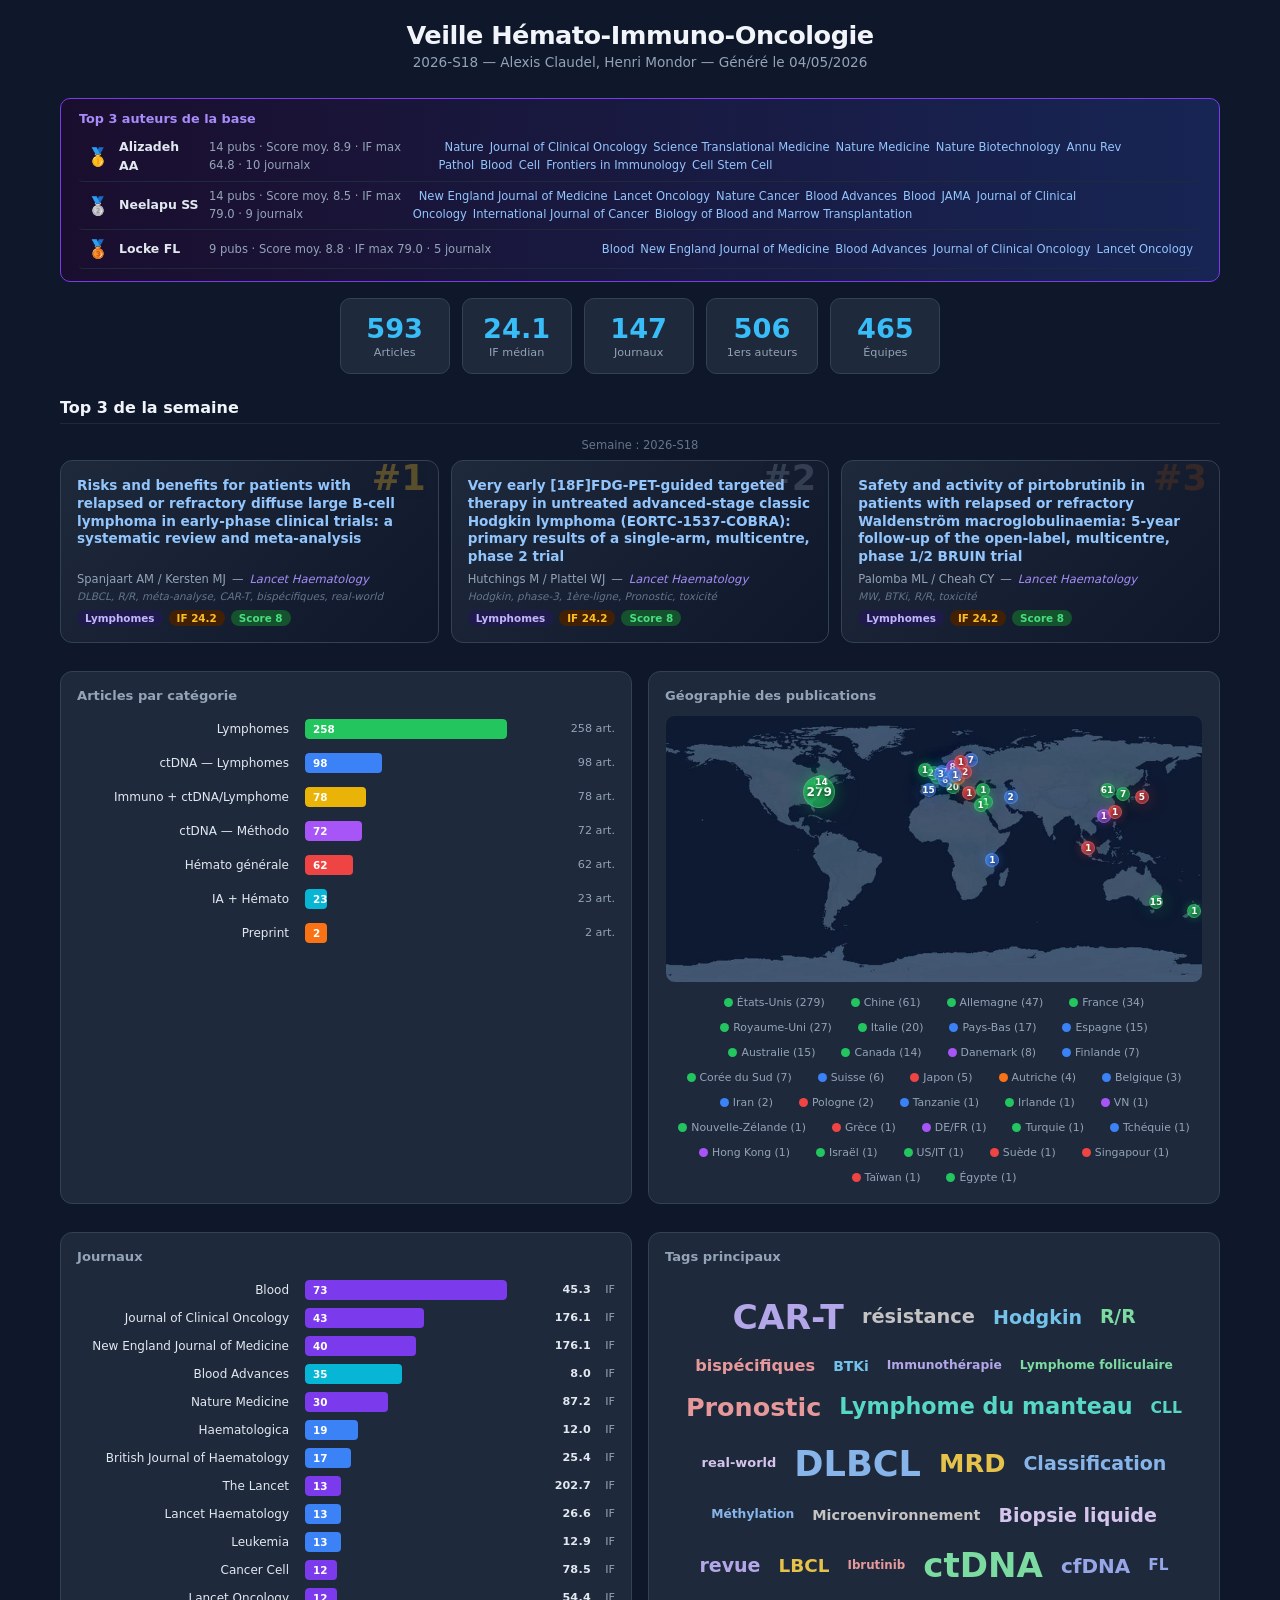
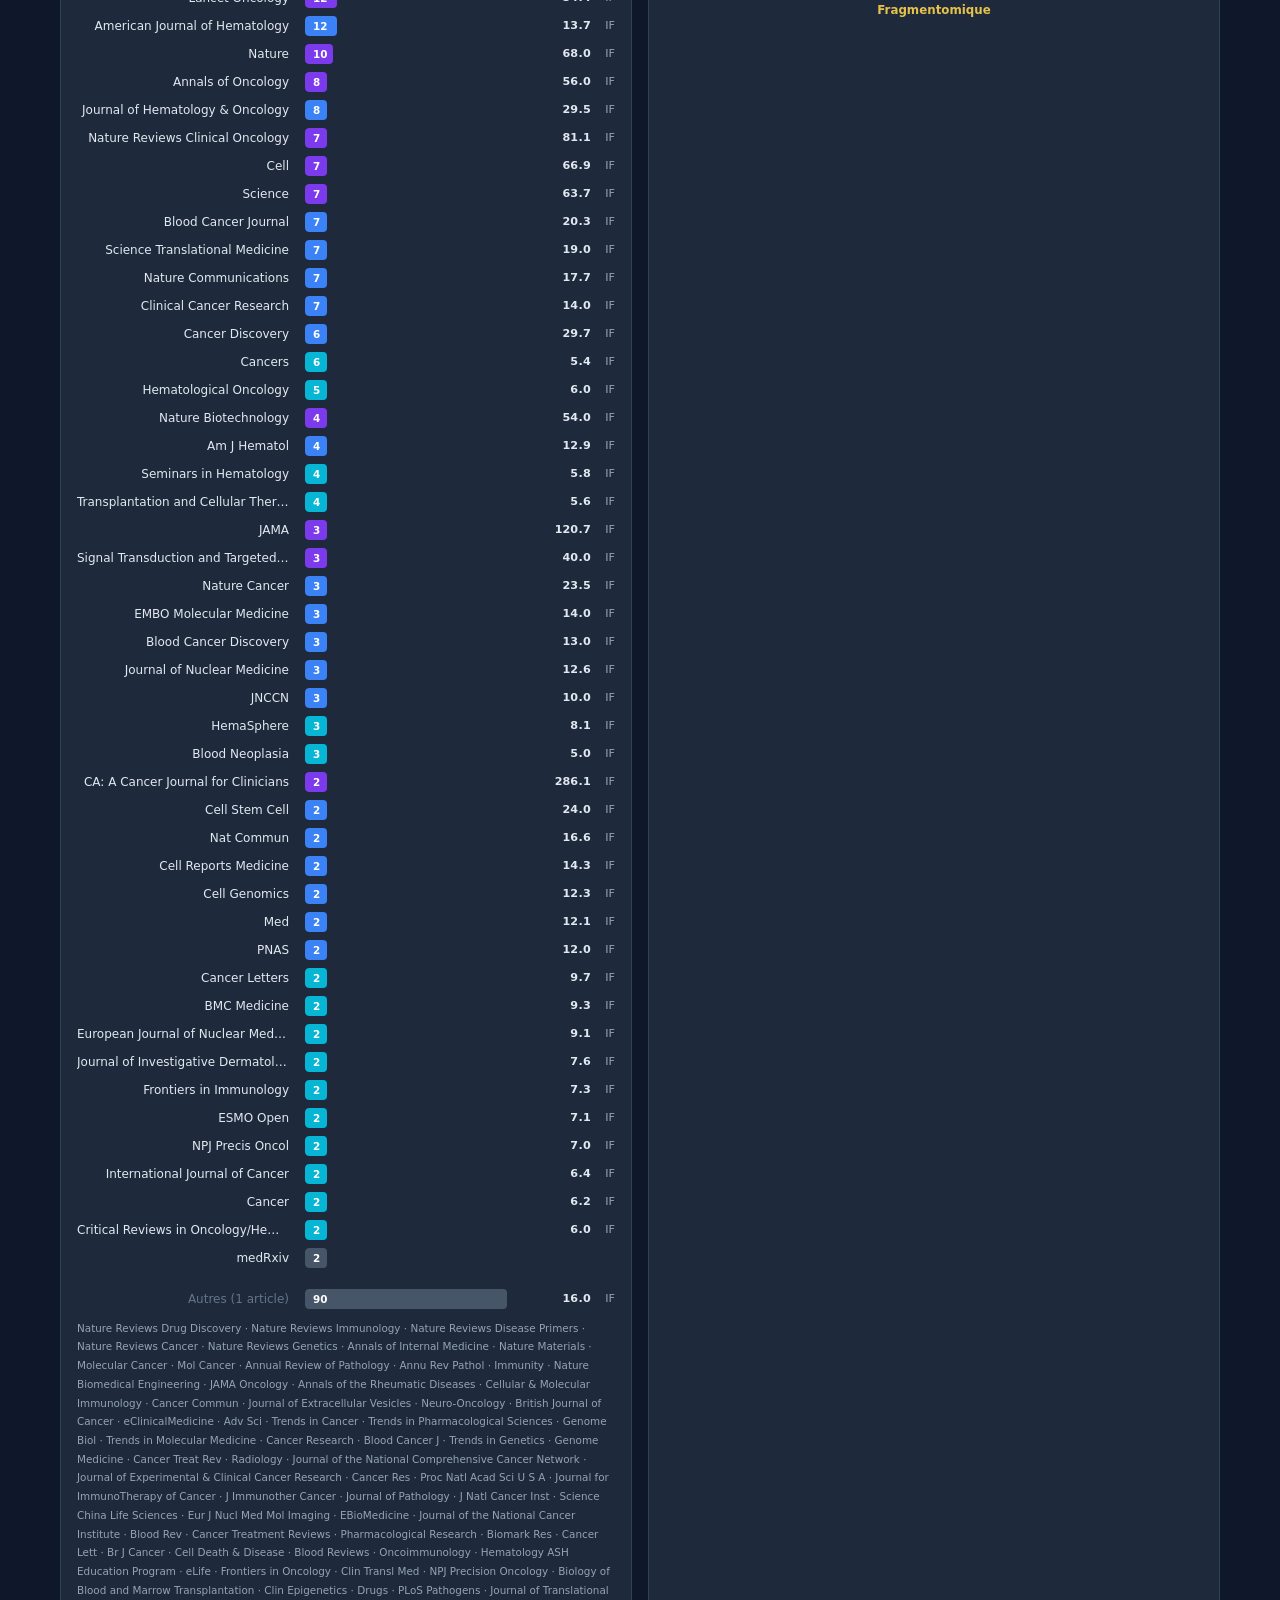
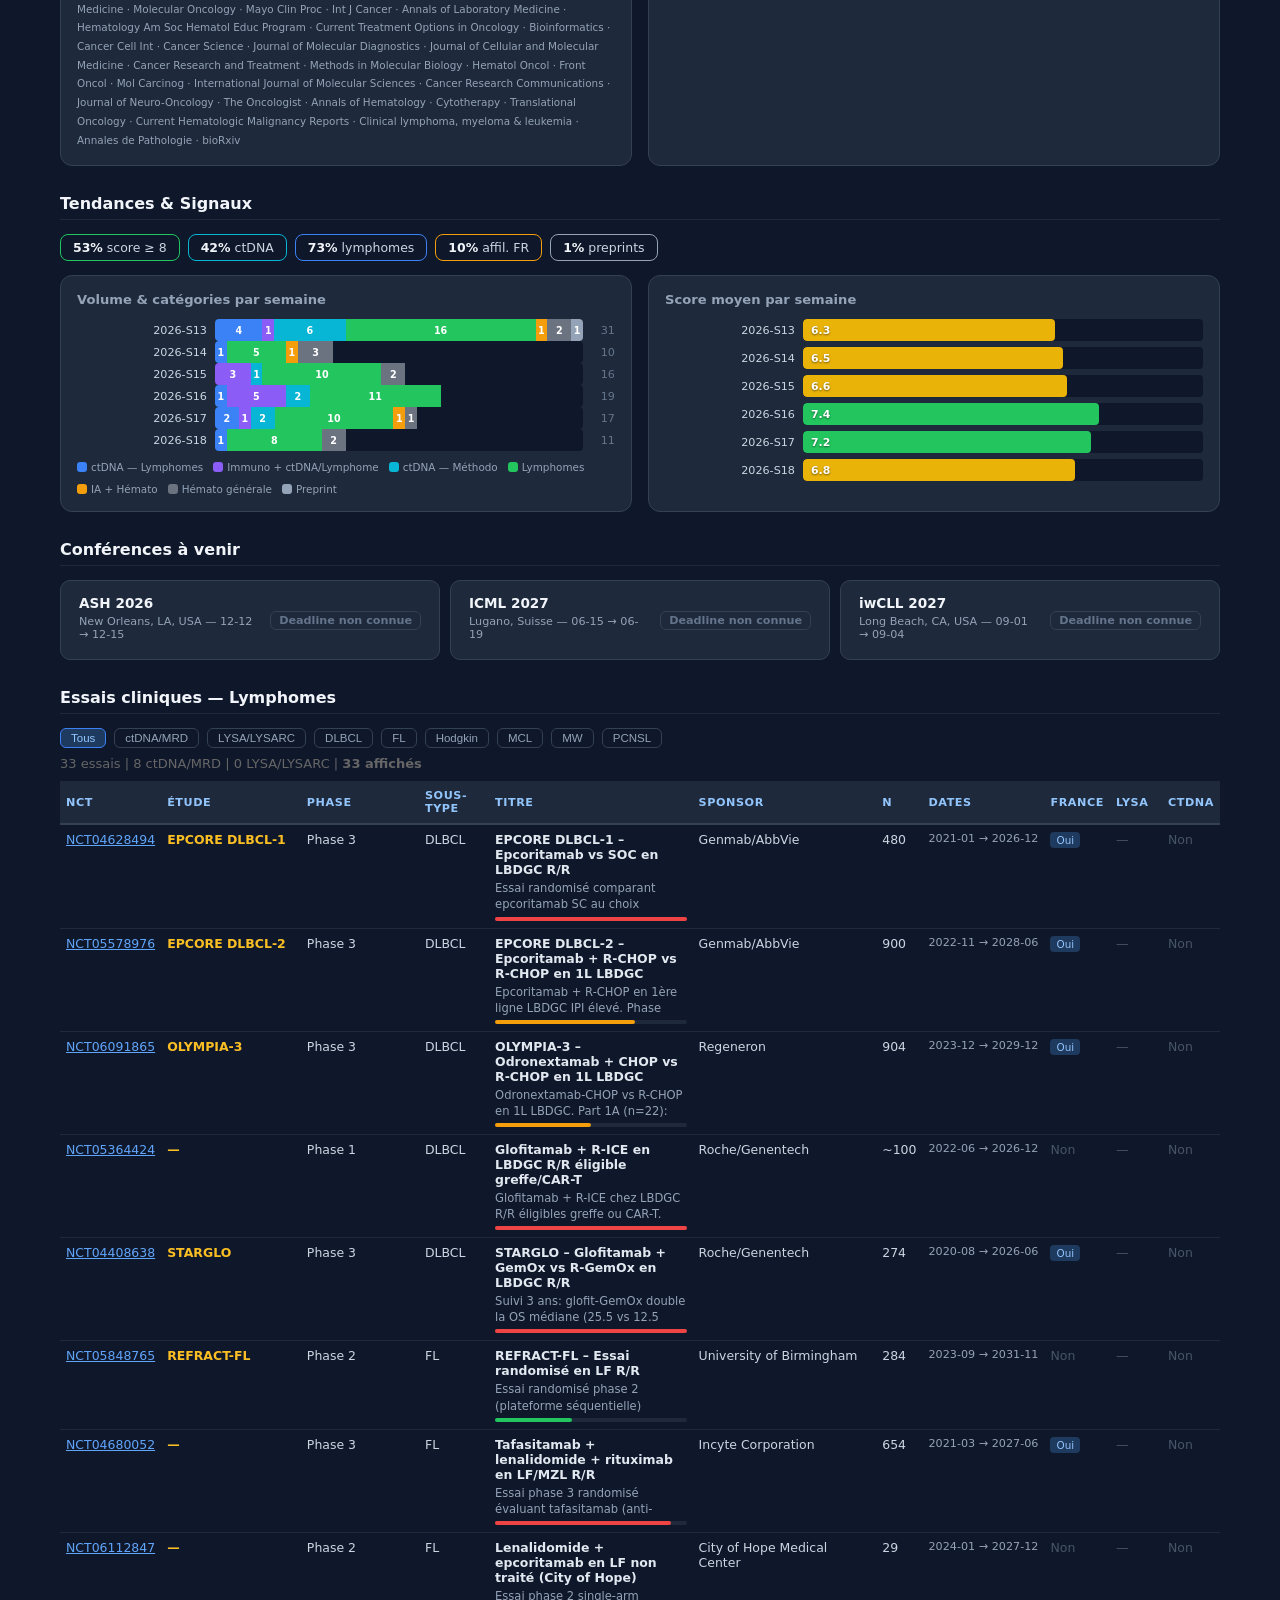
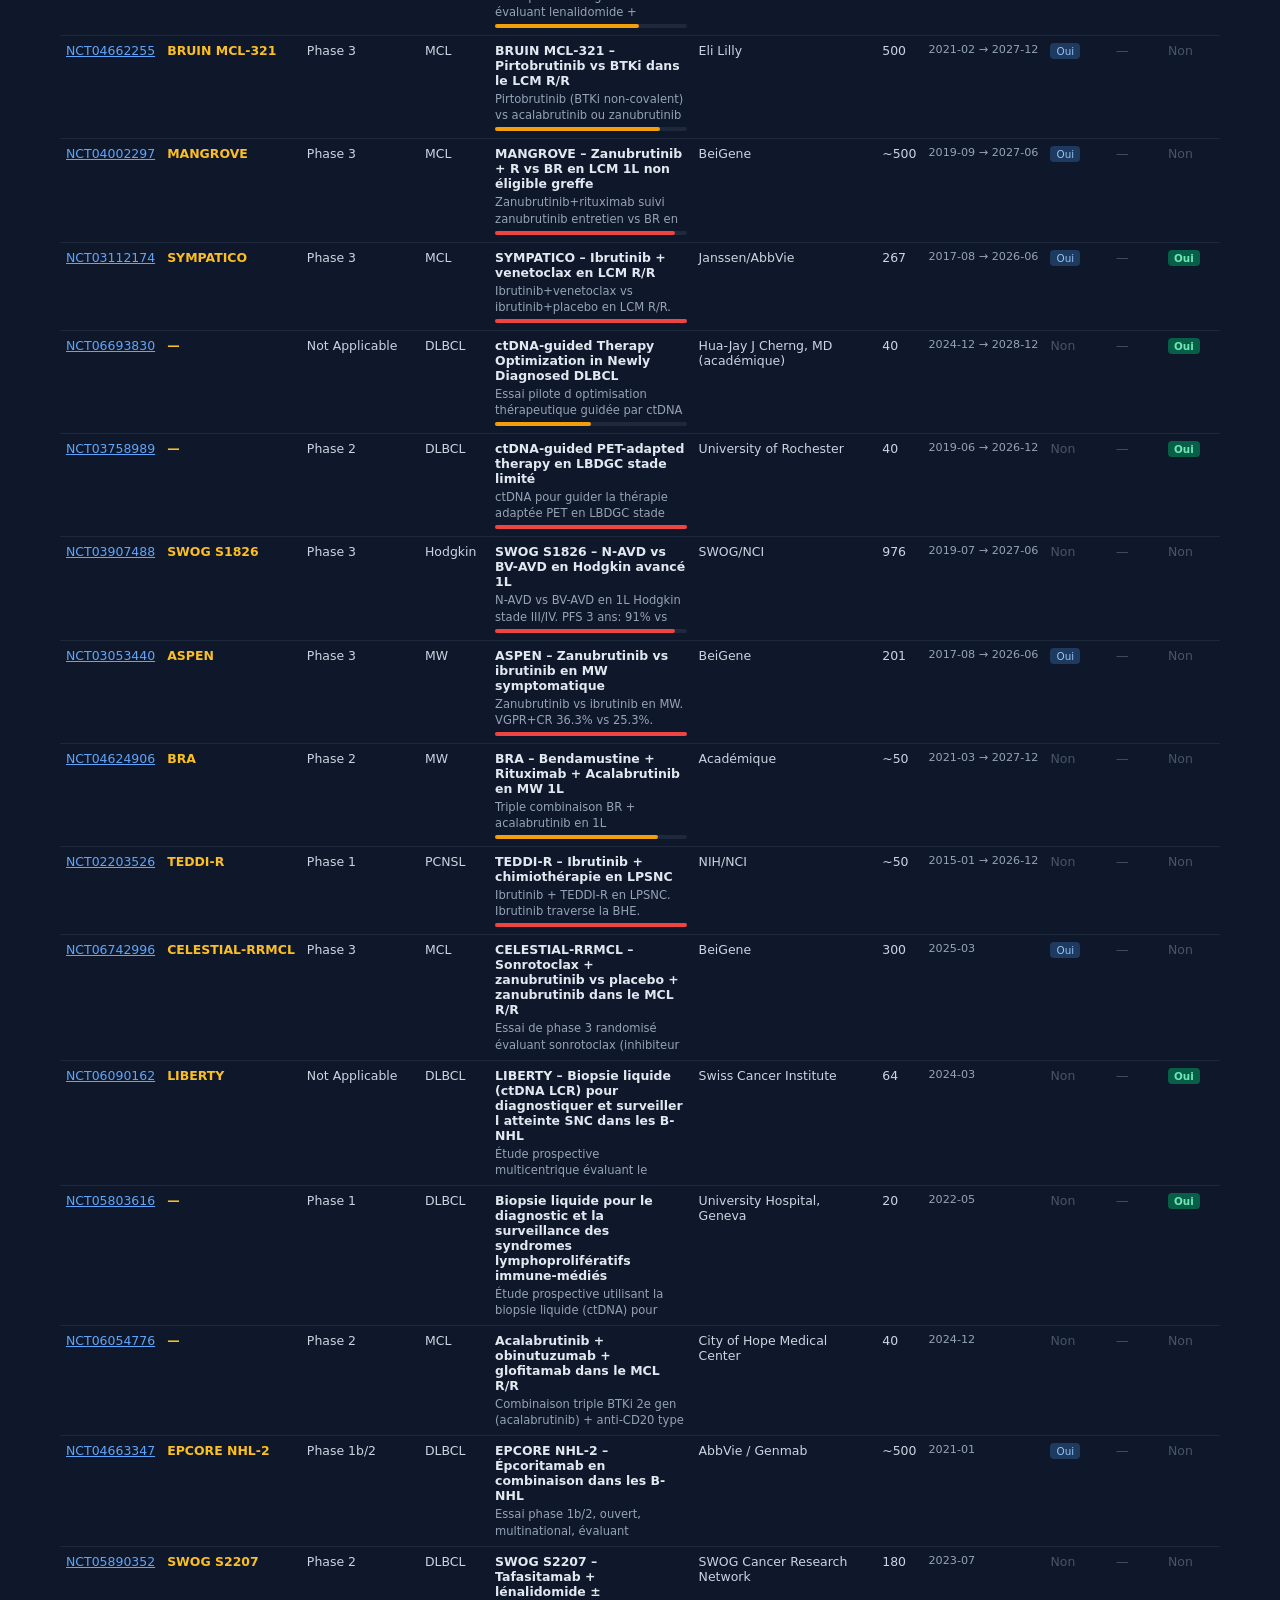
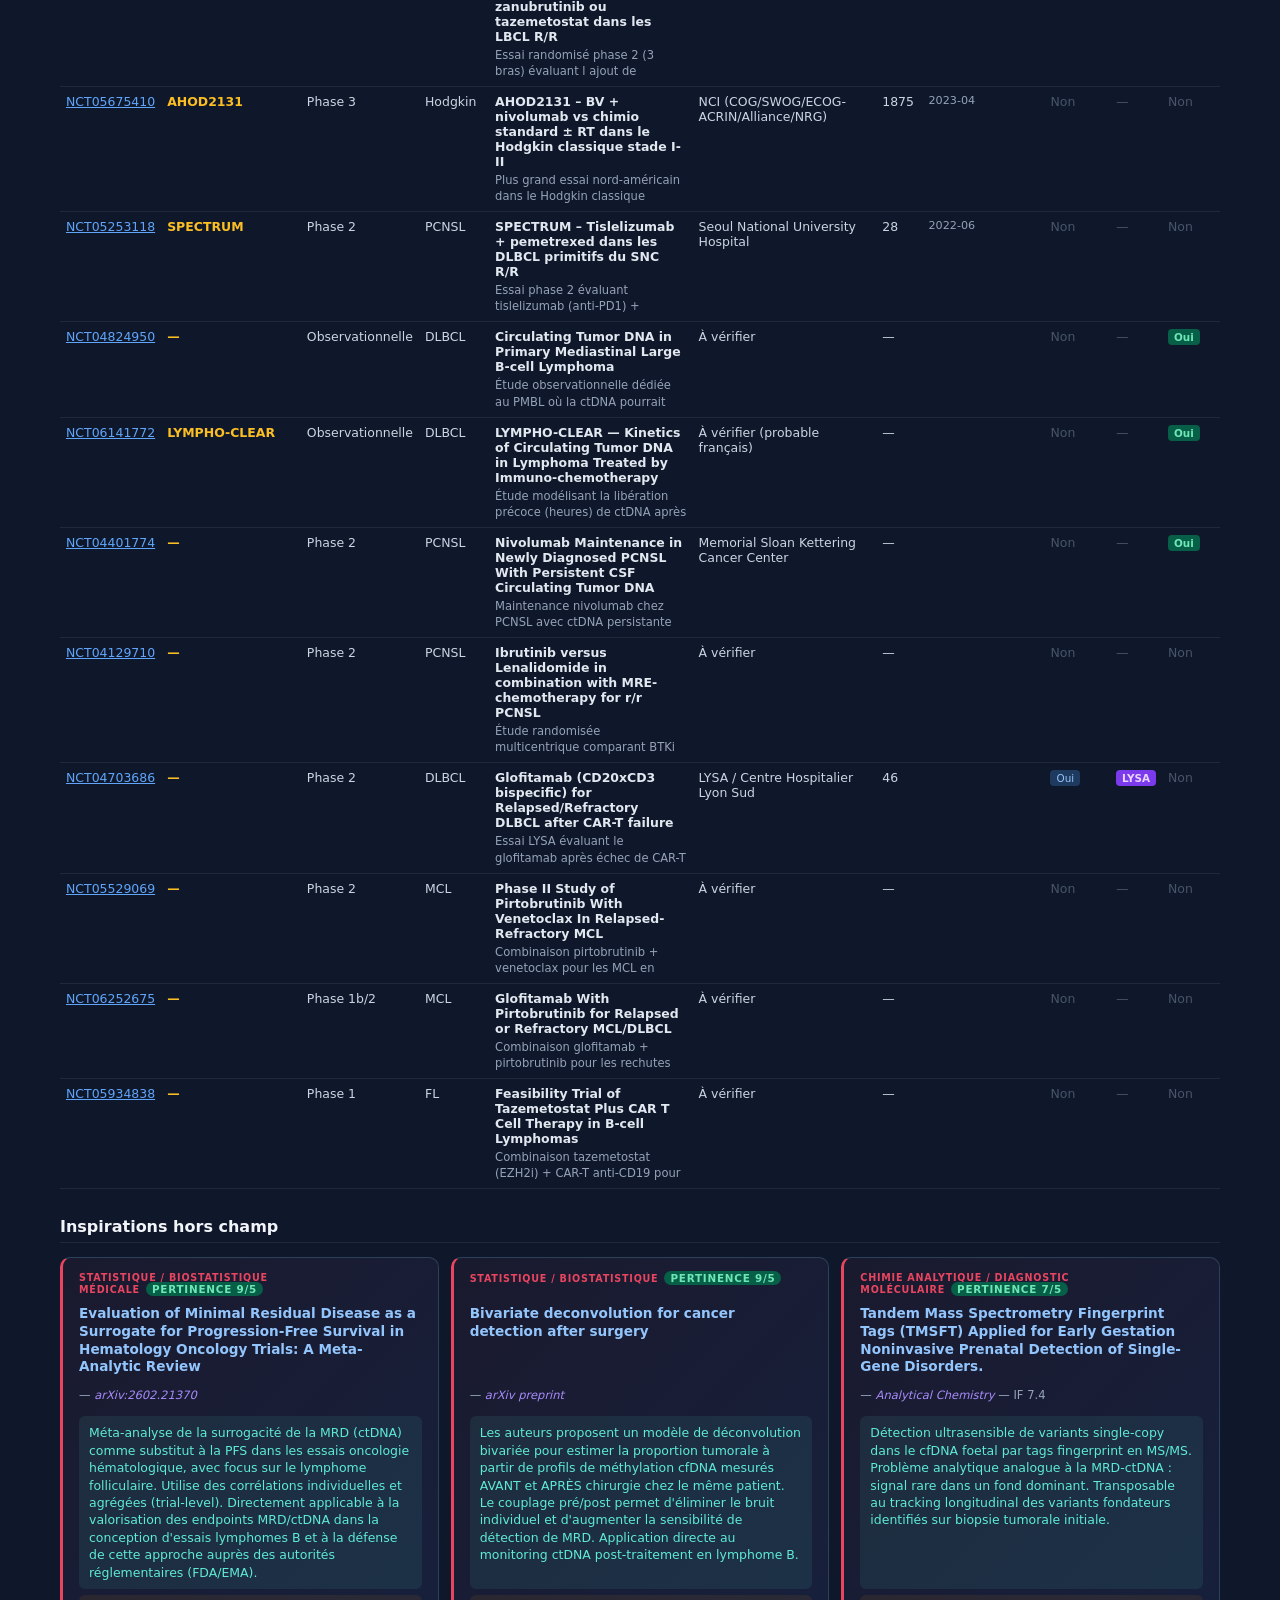
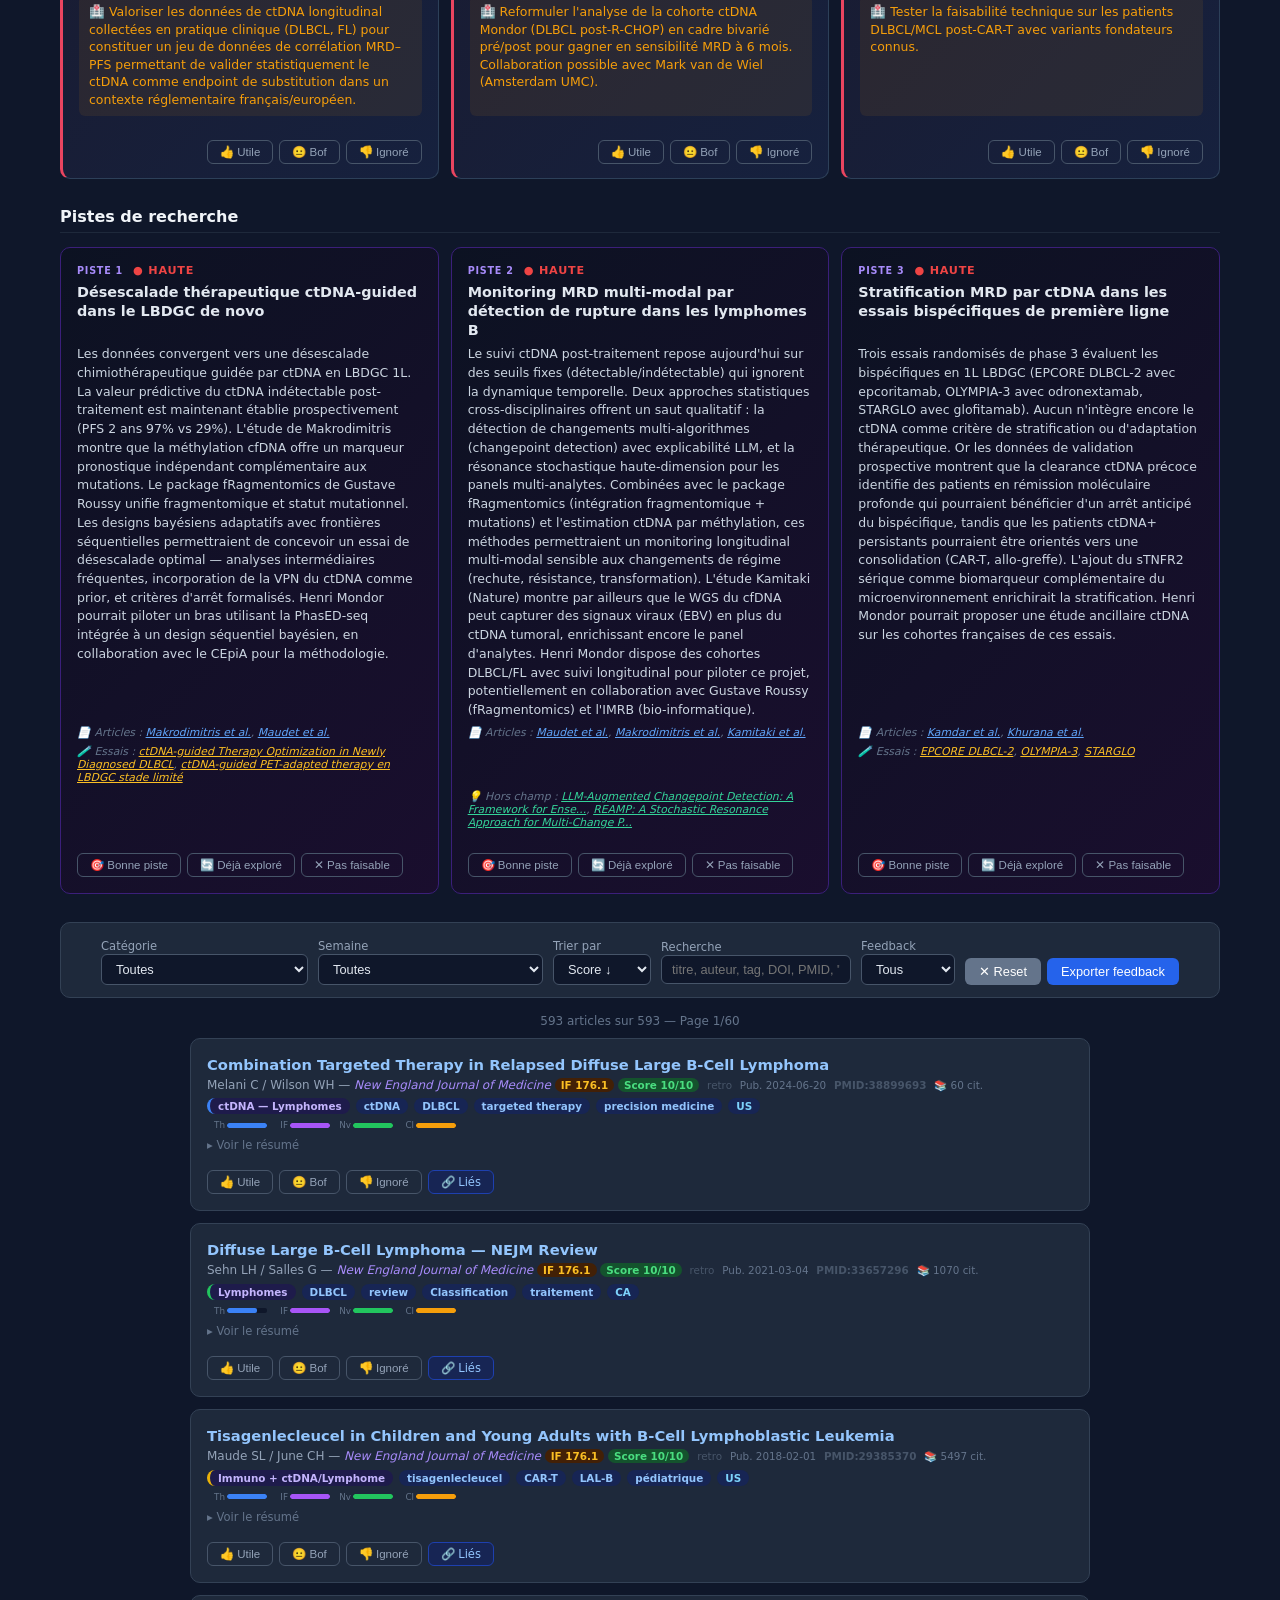
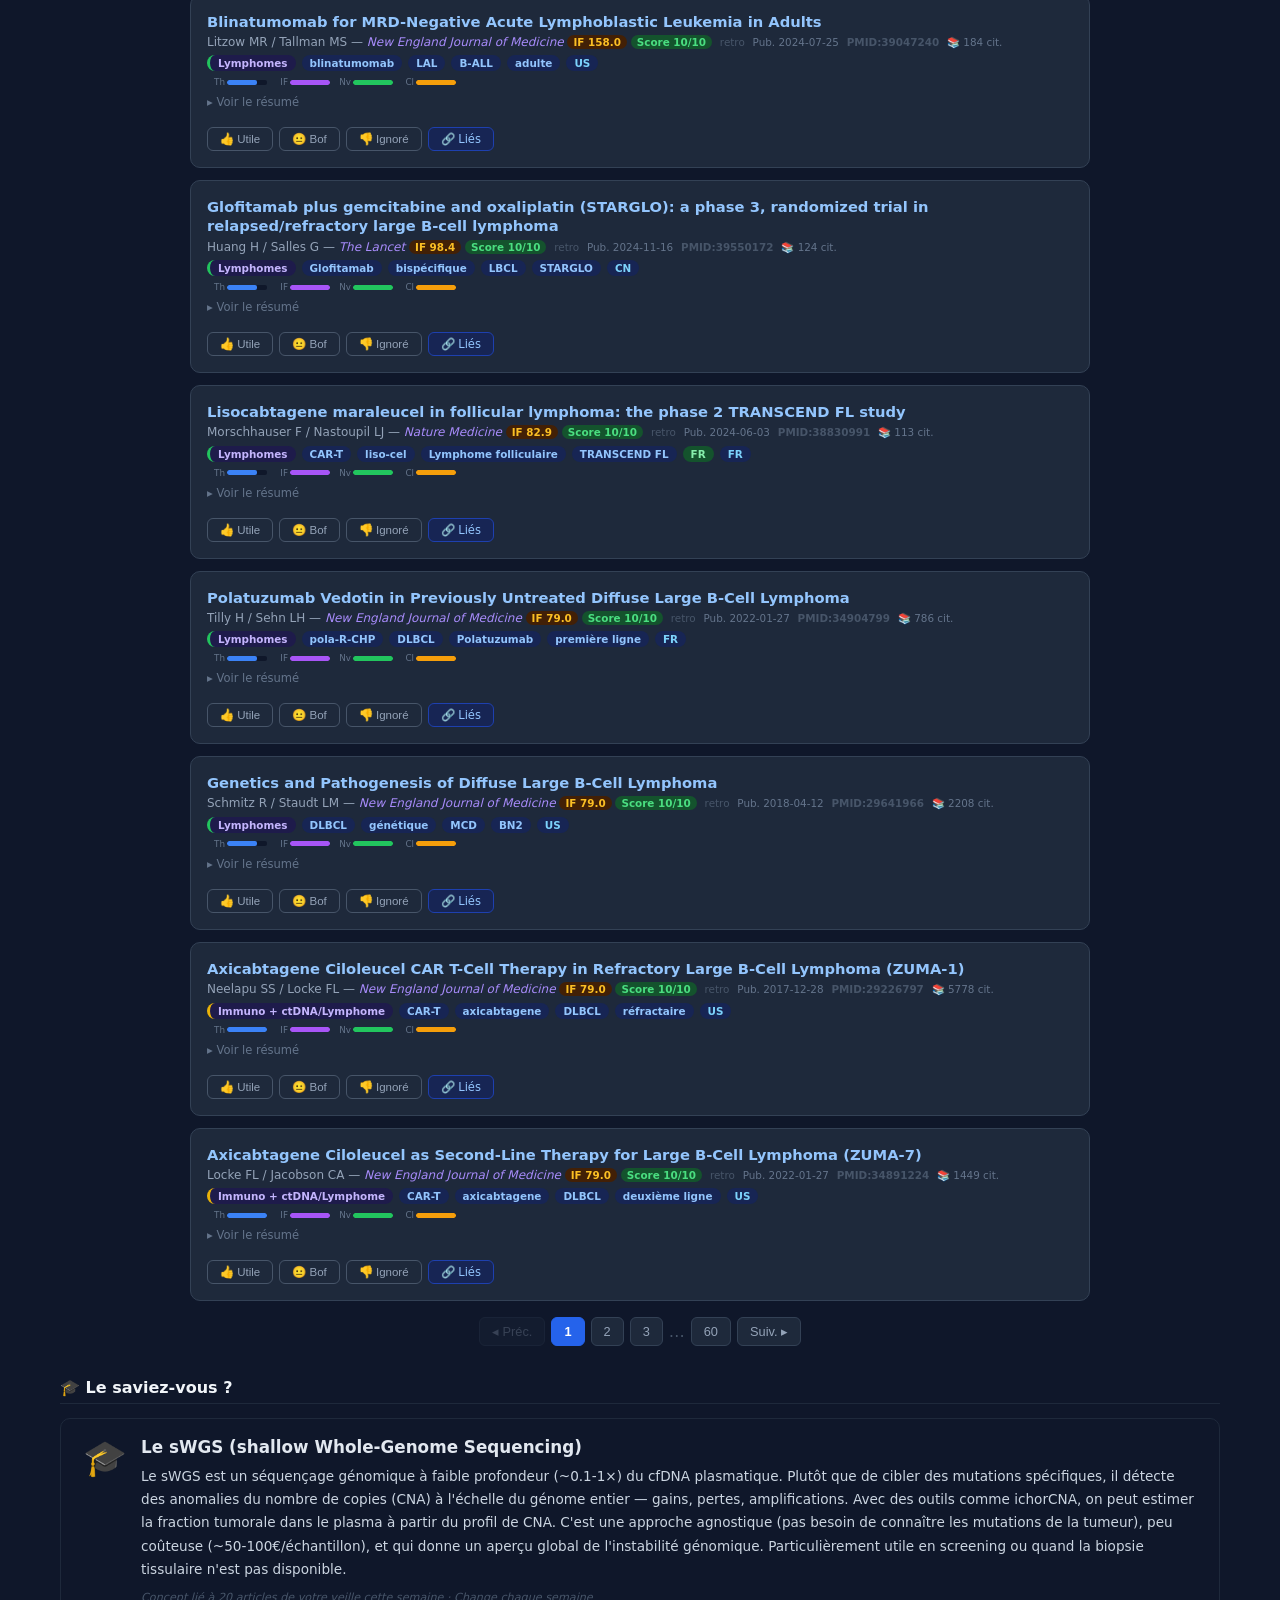
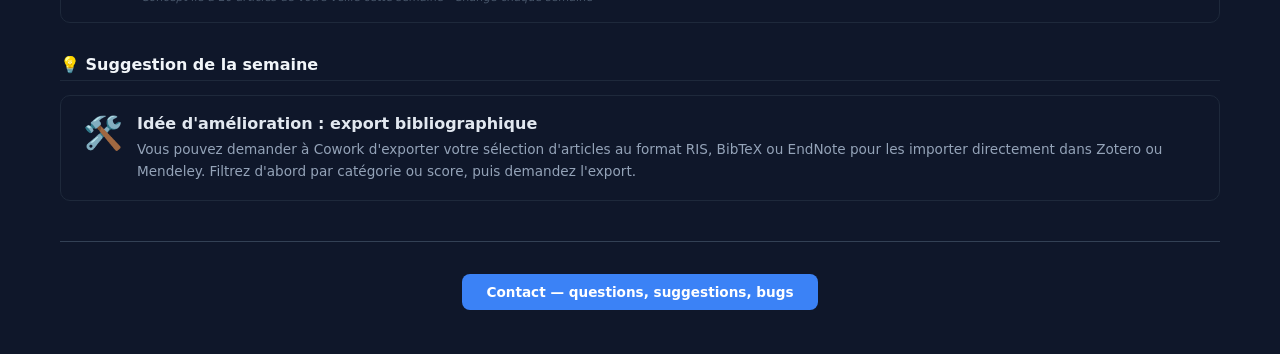
==== commit 6998aa0e: "retro import: 489 articles, 11 hors_champ, 32 directions (593 total)" ====
--- a/index.html
+++ b/index.html
@@ -3,7 +3,7 @@
 <head>
 <meta charset="UTF-8">
 <meta name="viewport" content="width=device-width, initial-scale=1.0">
-<title>Dashboard Veille Hémato — 2026-S17</title>
+<title>Dashboard Veille Hémato — 2026-S18</title>
 <style>
   * { margin: 0; padding: 0; box-sizing: border-box; }
   body { background: #0f172a; color: #e2e8f0; font-family: 'Segoe UI', system-ui, -apple-system, sans-serif; padding: 20px; max-width: 1200px; margin: 0 auto; }
@@ -343,7 +343,7 @@
 
 <div class="header">
   <h1>Veille Hémato-Immuno-Oncologie</h1>
-  <div class="sub">2026-S17 — Alexis Claudel, Henri Mondor — Généré le 28/04/2026</div>
+  <div class="sub">2026-S18 — Alexis Claudel, Henri Mondor — Généré le 04/05/2026</div>
 </div>
 
 <div id="deadlineBanner" style="display:none;background:#92400e;border:1px solid #f59e0b;border-radius:8px;padding:10px 16px;margin-bottom:12px;color:#fde68a;font-size:0.85rem;"></div>
@@ -13297,20 +13297,262 @@
     "critique": "Forces : modèle simple et interprétable, signal clinique fort (mOS x3). Limites : monocentrique (Mayo), pas de validation indépendante, modèle simpliste, pas d'intégration ctDNA/MRD.",
     "pays": "US",
     "citations": 0
+  },
+  {
+    "semaine": "2026-S18",
+    "titre": "Risks and benefits for patients with relapsed or refractory diffuse large B-cell lymphoma in early-phase clinical trials: a systematic review and meta-analysis",
+    "auteur": "Spanjaart AM",
+    "senior": "Kersten MJ",
+    "journal": "Lancet Haematology",
+    "doi": "10.1016/S2352-3026(26)00045-1",
+    "doi_url": "https://doi.org/10.1016/S2352-3026(26)00045-1",
+    "categorie": "Lymphomes",
+    "tags": "DLBCL, R/R, méta-analyse, CAR-T, bispécifiques, real-world",
+    "resume": "Méta-analyse de 132 essais phase 1-2 r/r DLBCL depuis 2000 (7786 patients). ORR global 30,5% (IC95% 26,0-35,5), CR 14,3%. Top performers : thérapies cellulaires (ORR 70,0%, CR 51,0%), bispécifiques (ORR 46,0%, CR 30,0%), ADC (ORR 40,0%, CR 18,0%). ORR a plus que doublé entre 2000-08 (16,6%) et 2018-25 (36,8%). EI G3-4 : 61,5%, mortalité liée au traitement 0,6%.",
+    "metadata": "OK",
+    "preprint": "Publié",
+    "affFR": "Non",
+    "if_val": 24.2,
+    "score": 8,
+    "date_pub": "2026-05-01",
+    "pmid": "42069410",
+    "critique": "Forces : exhaustivité (132 essais), benchmarks contemporains utiles pour cliniciens/régulateurs, stratification par classe thérapeutique et époque. Limites : hétérogénéité des critères d'inclusion entre essais, biais de publication (essais négatifs sous-déclarés), pas d'analyse en intention-de-traiter cellulaire.",
+    "pays": "NL",
+    "citations": 0
+  },
+  {
+    "semaine": "2026-S18",
+    "titre": "Very early [18F]FDG-PET-guided targeted therapy in untreated advanced-stage classic Hodgkin lymphoma (EORTC-1537-COBRA): primary results of a single-arm, multicentre, phase 2 trial",
+    "auteur": "Hutchings M",
+    "senior": "Plattel WJ",
+    "journal": "Lancet Haematology",
+    "doi": "10.1016/S2352-3026(26)00068-2",
+    "doi_url": "https://doi.org/10.1016/S2352-3026(26)00068-2",
+    "categorie": "Lymphomes",
+    "tags": "Hodgkin, phase-3, 1ère-ligne, Pronostic, toxicité",
+    "resume": "Essai phase 2 multicentrique : PET-FDG après 1 cycle d'A-AVD en cHL avancé non traité. PET1- (Deauville 1-3) → 5 cycles A-AVD supplémentaires ; PET1+ (Deauville 4-5) → switch BrECADD x6. 150 patients (60% PET1-, 40% PET1+). Suivi médian 30,1 mois. mPFS à 2 ans 89,5% (IC80% 85,7-92,4). EI G3-4 fréquents : neutropénie 35%, anémie 12%, neuropathie sensitive 6%.",
+    "metadata": "OK",
+    "preprint": "Publié",
+    "affFR": "Non",
+    "if_val": 24.2,
+    "score": 8,
+    "date_pub": "2026-05-01",
+    "pmid": "42069408",
+    "critique": "Forces : design innovant single-arm response-adapted très précoce (PET1), suivi mature, BrECADD opérationnel. Limites : pas de bras comparateur, taille modeste (n=150), critère composite mPFS à interpréter avec prudence, applicabilité française hors essai à valider (BrECADD non standardisé partout).",
+    "pays": "DK",
+    "citations": 0
+  },
+  {
+    "semaine": "2026-S18",
+    "titre": "Safety and activity of pirtobrutinib in patients with relapsed or refractory Waldenström macroglobulinaemia: 5-year follow-up of the open-label, multicentre, phase 1/2 BRUIN trial",
+    "auteur": "Palomba ML",
+    "senior": "Cheah CY",
+    "journal": "Lancet Haematology",
+    "doi": "10.1016/S2352-3026(26)00037-2",
+    "doi_url": "https://doi.org/10.1016/S2352-3026(26)00037-2",
+    "categorie": "Lymphomes",
+    "tags": "MW, BTKi, R/R, toxicité",
+    "resume": "Essai phase 1/2 BRUIN : pirtobrutinib (BTKi non covalent) en macroglobulinémie de Waldenström r/r. 80 patients (âge médian 68,5), 79% pré-exposés à un BTKi covalent. ORR (IWWM-6) 82,5% (IC95% 72,4-90,1), CR 1,3%, VGPR 10,0%, PR 61,3%. ORR équivalent post-cBTKi (81,0%) vs naïf (88,2%). EI G≥3 71% : neutropénie 19%, anémie 24%. Coauteur français T. Gastinne (CHU Nantes).",
+    "metadata": "OK",
+    "preprint": "Publié",
+    "affFR": "Oui",
+    "if_val": 24.2,
+    "score": 8,
+    "date_pub": "2026-05-01",
+    "pmid": "42069409",
+    "critique": "Forces : suivi à 5 ans rare en MW r/r, activité maintenue post-cBTKi, profil de tolérance acceptable. Limites : single-arm, hétérogénéité des lignes antérieures, pas de comparaison directe à zanubrutinib/acalabrutinib, données de mutation BTK C481 non systématiques.",
+    "pays": "US",
+    "citations": 0
+  },
+  {
+    "semaine": "2026-S18",
+    "titre": "CD20 negativity at the start of second-line therapy predicts a shorter overall survival in B-cell lymphomas",
+    "auteur": "Gholy SM",
+    "senior": "Dietz JB",
+    "journal": "Blood Neoplasia",
+    "doi": "10.1016/j.bneo.2026.100219",
+    "doi_url": "https://doi.org/10.1016/j.bneo.2026.100219",
+    "categorie": "Lymphomes",
+    "tags": "DLBCL, FL, Lymphome du manteau, R/R, résistance, real-world, Pronostic",
+    "resume": "Cohorte nationale danoise (n=1375 ; DLBCL 814, FL 339, MCL 222) évaluant la prévalence de la perte CD20 en 2L et son impact sur l'OS. CD20- chez 12,2% des patients, plus fréquent après R-chimio. CD20- associé à : moindre RC en 1L (61,5% vs 72,9%), délai 1L→2L plus court (25,4 vs 35,2 mois), OS médiane post-2L 0,9 an vs 3,1 ans. CD20- = facteur indépendant de mortalité (HR 1,44 ; IC95% 1,18-1,74).",
+    "metadata": "OK",
+    "preprint": "Publié",
+    "affFR": "Non",
+    "if_val": 5.0,
+    "score": 7,
+    "date_pub": "2026-03-17",
+    "pmid": "42058286",
+    "critique": "Forces : cohorte populationnelle exhaustive, durée de suivi adéquate, message clinique fort pour la stratification 2L. Limites : méthodes de mesure CD20 hétérogènes (IHC/flow), pas de quantification de l'expression résiduelle, pas de données ctDNA/clonalité.",
+    "pays": "DK",
+    "citations": 0
+  },
+  {
+    "semaine": "2026-S18",
+    "titre": "Predictors of sensitivity to immune therapies in classic Hodgkin lymphoma",
+    "auteur": "Alibrahim MN",
+    "senior": "Gloghini A",
+    "journal": "Blood Neoplasia",
+    "doi": "10.1016/j.bneo.2026.100207",
+    "doi_url": "https://doi.org/10.1016/j.bneo.2026.100207",
+    "categorie": "Lymphomes",
+    "tags": "Hodgkin, ctDNA, Microenvironnement, spatial, Classification, R/R",
+    "resume": "Revue exhaustive des prédicteurs de réponse aux ICI en cHL classique. Prédicteurs établis : masse tumorale, intensité CD30, gains PD-L1/PD-L2, perte MHC. Microenvironnement : polarisation macrophagique, exhaustion T, organisation spatiale. Biomarqueurs circulants : sPD-L1, cinétique ctDNA, profils cytokiniques. Cadres émergents : multiomique, profilage spatial, radiomique, IA, microbiome.",
+    "metadata": "OK",
+    "preprint": "Publié",
+    "affFR": "Non",
+    "if_val": 5.0,
+    "score": 7,
+    "date_pub": "2026-02-16",
+    "pmid": "42027746",
+    "critique": "Forces : intégration multidimensionnelle (clinique/biologie/technologie), revue à jour des biomarqueurs ctDNA en Hodgkin, perspective translationnelle. Limites : pas de méta-analyse quantitative, pas de hiérarchie des prédicteurs, peu d'éléments sur la séquence pembrolizumab+AVD vs nivolumab+AVD.",
+    "pays": "EG",
+    "citations": 0
+  },
+  {
+    "semaine": "2026-S18",
+    "titre": "Enhanced efficacy of a specific HDAC3 inhibitor in combination with 5-azacitidine against diffuse large B-cell lymphoma",
+    "auteur": "Calaud C",
+    "senior": "Dominguez PM",
+    "journal": "Blood Neoplasia",
+    "doi": "10.1016/j.bneo.2026.100214",
+    "doi_url": "https://doi.org/10.1016/j.bneo.2026.100214",
+    "categorie": "Lymphomes",
+    "tags": "DLBCL, résistance, Méthylation, Microenvironnement",
+    "resume": "DLBCL : altérations épigénomiques avec répression aberrante de cibles BCL6 (méthylation ADN + perte H3K27ac via HDAC3). Combinaison 5-azacitidine + inhibiteur HDAC3 spécifique testée sur lignées ABC et GCB. Synergie antitumorale in vitro et in vivo, supérieure aux monothérapies ou 5-aza + HDACi non spécifique, sans toxicité sur lymphocytes T normaux. Remodelage épigénétique avec réexpression de gènes de différenciation. Équipe INSERM Nice.",
+    "metadata": "OK",
+    "preprint": "Publié",
+    "affFR": "Oui",
+    "if_val": 5.0,
+    "score": 7,
+    "date_pub": "2026-03-02",
+    "pmid": "42007249",
+    "critique": "Forces : rationnel mécanistique solide, sélectivité HDAC3 préservant les T normaux, équipe française. Limites : preclinique uniquement (in vitro + xénogreffes), pas de validation sur biopsies primaires r/r, biomarqueurs prédictifs de réponse non identifiés.",
+    "pays": "FR",
+    "citations": 0
+  },
+  {
+    "semaine": "2026-S18",
+    "titre": "Eprenetapopt in combination with Palbociclib exerts synthetic lethality in mantle cell lymphoma",
+    "auteur": "Dong L",
+    "senior": "Zhang M",
+    "journal": "Translational Oncology",
+    "doi": "10.1016/j.tranon.2026.102794",
+    "doi_url": "https://doi.org/10.1016/j.tranon.2026.102794",
+    "categorie": "Lymphomes",
+    "tags": "Lymphome du manteau, R/R, résistance, Classification",
+    "resume": "MCL avec mutations TP53 a un pronostic défavorable. APR-246 (eprenetapopt, réactivateur p53 muté) + PD0332991 (palbociclib, CDK4/6i) testé sur MCL mut/del p53. In vitro : synergie sur prolifération, apoptose, ROS, dommages ADN. In vivo (CDX) : inhibition synergique sans toxicité. Mécanisme : downregulation coordonnée d'UHRF1 et BRCA1 → inhibition réparation par recombinaison homologue. Stratégie de létalité synthétique HR.",
+    "metadata": "OK",
+    "preprint": "Publié",
+    "affFR": "Non",
+    "if_val": 5.0,
+    "score": 6,
+    "date_pub": "2026-05-01",
+    "pmid": "42068675",
+    "critique": "Forces : rationnel pharmacologique cohérent, mécanisme HR-disrupting bien documenté, ciblage population à très haut risque (MCL TP53mut). Limites : preclinique uniquement, eprenetapopt déjà en échec clinique en MDS/AML, faisabilité translationnelle incertaine.",
+    "pays": "CN",
+    "citations": 0
+  },
+  {
+    "semaine": "2026-S18",
+    "titre": "Chronic lymphocytic leukemia with IGH::BCL3-translocation is characterized by a homogeneous and distinct genetic and epigenetic landscape",
+    "auteur": "Drewes C",
+    "senior": "Siebert R",
+    "journal": "HemaSphere",
+    "doi": "10.1002/hem3.70354",
+    "doi_url": "https://doi.org/10.1002/hem3.70354",
+    "categorie": "Hémato générale",
+    "tags": "CLL, Classification, Méthylation, Pronostic",
+    "resume": "84 LLC avec translocation IGH::BCL3 étudiées par FISH, WGS, méthylome. Cassures CSR-like en amont de BCL3 (n=27). 95% IGHV non-muté, enrichissement subset stéréotype #8. Trisomie 12 (61%), NOTCH1 (32%), MYD88 (14%), TP53 (14%). Méthylome : 77% naive B-cell-like avec signature stable rappelant les plasmocytes. Associé à PFS/OS plus courts sous immunochimiothérapie mais pas sous vénétoclax.",
+    "metadata": "OK",
+    "preprint": "Publié",
+    "affFR": "Non",
+    "if_val": 7.6,
+    "score": 6,
+    "date_pub": "2026-04-29",
+    "pmid": "42064384",
+    "critique": "Forces : caractérisation multi-omique cohérente, message thérapeutique actionnable (vénétoclax > IC), taille raisonnable pour une entité rare. Limites : pas de validation indépendante, profondeur de séquençage non détaillée pour TP53 sous-clonal, pas de données ctDNA.",
+    "pays": "DE",
+    "citations": 0
+  },
+  {
+    "semaine": "2026-S18",
+    "titre": "Who will watch the watchmen: unique challenges of T-cell redirecting therapies in T-cell malignancies",
+    "auteur": "Elliott J",
+    "senior": "Khot A",
+    "journal": "Lancet Haematology",
+    "doi": "10.1016/S2352-3026(26)00005-0",
+    "doi_url": "https://doi.org/10.1016/S2352-3026(26)00005-0",
+    "categorie": "Hémato générale",
+    "tags": "CAR-T, bispécifiques, R/R, toxicité",
+    "resume": "Revue sur les thérapies T-cell redirecting (ICI, bispécifiques, CAR-T, T cells virus-spécifiques) appliquées aux hémopathies T. Évidence solide en B-cell, défis spécifiques en T-cell : interactions bidirectionnelles entre T malins et bystander, fratricide, aplasie T, sélection antigénique. Discussion design et délivrabilité.",
+    "metadata": "OK",
+    "preprint": "Publié",
+    "affFR": "Non",
+    "if_val": 24.2,
+    "score": 5,
+    "date_pub": "2026-04-03",
+    "pmid": "41941875",
+    "critique": "Forces : revue claire d'un domaine de plus en plus actif (lymphome T périphérique, leucémie T-LGL). Limites : peu d'éléments quantitatifs, périphérique pour les centres focalisés sur lymphomes B, pas de stratification par sous-type T.",
+    "pays": "AU",
+    "citations": 0
+  },
+  {
+    "semaine": "2026-S18",
+    "titre": "Two decades of phase 1 and 2 trials in relapsed or refractory diffuse large B-cell lymphoma",
+    "auteur": "Baggio D",
+    "senior": "El-Galaly TC",
+    "journal": "Lancet Haematology",
+    "doi": "10.1016/S2352-3026(26)00070-0",
+    "doi_url": "https://doi.org/10.1016/S2352-3026(26)00070-0",
+    "categorie": "Lymphomes",
+    "tags": "DLBCL, R/R, real-world, guidelines",
+    "resume": "Éditorial accompagnant la méta-analyse de Spanjaart et al. Discute les benchmarks contemporains à utiliser en clinique, en investigation et en régulation pour interpréter les essais single-arm phase 1-2, vu le rythme rapide des approbations (CAR-T, bispécifiques, ADC).",
+    "metadata": "OK",
+    "preprint": "Publié",
+    "affFR": "Non",
+    "if_val": 24.2,
+    "score": 5,
+    "date_pub": "2026-05-01",
+    "pmid": "42069405",
+    "critique": "Forces : mise en perspective utile pour la lecture critique d'essais r/r DLBCL. Limites : éditorial, pas de données originales, message d'accompagnement.",
+    "pays": "GB",
+    "citations": 0
+  },
+  {
+    "semaine": "2026-S18",
+    "titre": "SOHO State of the Art Updates and Next Questions | Addressing the Transformative Questions in Aggressive B-Cell Lymphomas",
+    "auteur": "Ozcan G",
+    "senior": "Roschewski M",
+    "journal": "Clinical lymphoma, myeloma & leukemia",
+    "doi": "10.1016/j.clml.2026.01.011",
+    "doi_url": "https://doi.org/10.1016/j.clml.2026.01.011",
+    "categorie": "ctDNA — Lymphomes",
+    "tags": "DLBCL, ctDNA, MRD, Immunothérapie, response-adapted, chemo-free",
+    "resume": "Revue de Mark Roschewski (NCI) — figure majeure du domaine ctDNA-DLBCL — adressant 4 questions transformatrices : (1) immunothérapie en frontline améliore-t-elle le taux de guérison ? (2) Médecine de précision face à l'hétérogénéité génétique. (3) Peut-on guérir le LBCL sans chimio ? (4) La ctDNA peut-elle guider les stratégies response-adapted ? Vision intégrative et prospective directement alignée avec les axes de recherche d'Alexis.",
+    "metadata": "OK",
+    "preprint": "Publié",
+    "affFR": "Non",
+    "if_val": 3.5,
+    "score": 8,
+    "date_pub": "2026-02-27",
+    "pmid": "41763974",
+    "critique": "Article-clé pour positionner la stratégie ctDNA d'Henri Mondor dans le débat international. Roschewski est co-développeur du PhasED-seq (essai SHORTEN-ctDNA NCT06693830). À citer dans tout grant/publication sur la ctDNA-guided DLBCL.",
+    "pays": "US",
+    "citations": 0
   }
 ];
-const HORS_CHAMP = [{"semaine": "2026-S13", "domaine": "Statistique — Détection de points de changement", "titre": "LLM-Augmented Changepoint Detection: A Framework for Ensemble Detection and Automated Explanation", "journal": "arXiv:2601.02957", "doi": "https://arxiv.org/abs/2601.02957", "if_value": 0, "pont_methodologique": "Framework combinant 10 algorithmes de détection de changements en ensemble avec pipeline LLM pour explication contextuelle automatisée. Directement transposable au monitoring longitudinal du ctDNA : les cinétiques post-traitement (décroissance, plateau, re-ascension) constituent des séries temporelles où la détection précoce de rupture (relapse moléculaire) est critique. L'ensemble multi-algorithmes réduirait les faux positifs par rapport aux seuils fixes actuels, et le composant RAG intégrerait le contexte clinique (cycles, infections) pour expliquer chaque changement détecté.", "pertinence": 5, "reference_henri_mondor": "Développer un outil de monitoring ctDNA longitudinal intégrant détection de rupture multi-algorithmes + explicabilité LLM sur les cohortes DLBCL/FL suivies à Henri Mondor, en collaboration avec les bio-informaticiens de l'IMRB.", "verified_at": "2026-04-23"}, {"semaine": "2026-S13", "domaine": "Physique/Statistique — Transport optimal et résonance stochastique", "titre": "REAMP: A Stochastic Resonance Approach for Multi-Change Point Detection in High-Dimensional Data", "journal": "arXiv:2601.08084", "doi": "https://arxiv.org/abs/2601.08084", "if_value": 0, "pont_methodologique": "REAMP utilise la théorie du transport optimal (distance Earth Mover) combinée à la résonance stochastique (concept de physique où le bruit améliore la détection du signal) pour détecter des changements structurels dans des données haute-dimension. Particulièrement pertinent pour les panels multi-analytes de biopsie liquide (fragmentomique + méthylation + mutations + protéines) où les changements simultanés signalent une évolution clonale. La méthode de double-sharpening améliorerait la résolution temporelle de la détection de résistance dans le suivi ctDNA multi-modal.", "pertinence": 4, "reference_henri_mondor": "Appliquer REAMP aux données longitudinales multi-omiques de biopsie liquide des patients MCL/DLBCL pour détecter précocement les changements de régime (résistance, transformation) avec meilleure sensibilité que les approches univariées.", "verified_at": "2026-04-23"}, {"semaine": "2026-S14", "domaine": "Statistique / Biostatistique médicale", "titre": "Evaluation of Minimal Residual Disease as a Surrogate for Progression-Free Survival in Hematology Oncology Trials: A Meta-Analytic Review", "journal": "arXiv:2602.21370", "doi": "https://arxiv.org/abs/2602.21370", "if_value": 0, "pont_methodologique": "Méta-analyse de la surrogacité de la MRD (ctDNA) comme substitut à la PFS dans les essais oncologie hématologique, avec focus sur le lymphome folliculaire. Utilise des corrélations individuelles et agrégées (trial-level). Directement applicable à la valorisation des endpoints MRD/ctDNA dans la conception d'essais lymphomes B et à la défense de cette approche auprès des autorités réglementaires (FDA/EMA).", "pertinence": 9, "reference_henri_mondor": "Valoriser les données de ctDNA longitudinal collectées en pratique clinique (DLBCL, FL) pour constituer un jeu de données de corrélation MRD–PFS permettant de valider statistiquement le ctDNA comme endpoint de substitution dans un contexte réglementaire français/européen.", "verified_at": "2026-04-23"}, {"semaine": "2026-S14", "domaine": "IA / Machine learning / Multi-omics", "titre": "MOTGNN: Interpretable Graph Neural Networks for Multi-Omics Disease Classification", "journal": "arXiv:2508.07465", "doi": "https://arxiv.org/abs/2508.07465", "if_value": 0, "pont_methodologique": "Framework GNN interprétable combinant XGBoost pour la construction de graphes omiques et des GNN modulaires pour la classification de maladies. Applicable à la classification moléculaire des lymphomes B à partir de données multi-omiques (ctDNA + transcriptome + méthylome).", "pertinence": 6, "reference_henri_mondor": "Pont avec l'approche de sous-typage moléculaire des DLBCL par ctDNA (génotypage tumoral non-invasif).", "verified_at": "2026-04-23"}, {"semaine": "2026-S16", "domaine": "Oncologie pédiatrique — Sarcome d'Ewing / ctDNA correlatif", "titre": "Trabectedin and low-dose irinotecan to target EWS::FLI1 in Ewing sarcoma: a phase 1/2 trial", "journal": "Nature Medicine", "doi": "10.1038/s41591-026-04340-7", "if_value": 58.7, "pont_methodologique": "Essai phase 1/2 (SARC037, n=37) ciblant directement le facteur de transcription oncogénique EWS::FLI1 par trabectédine + irinotécan, avec ctDNA comme endpoint corrélatif. Le cadre — ciblage d'un driver transcriptionnel indispensable (analogue à MYD88/CD79B en DLBCL MCD, ou BCL6 en GCB) couplé à un monitoring ctDNA pharmacodynamique — est transposable aux stratégies de ciblage driver-dépendant dans les lymphomes B, notamment pour doser précocement la dépendance et l'échappement via ctDNA. Reversal du transcriptome EWS::FLI1 objectivé sur biopsies : approche validable pour BCL6 dégradeurs en FL/DLBCL.", "pertinence": 6, "reference_henri_mondor": "Collaboration possible avec l'unité sarcome Gustave Roussy / Inserm U955 Henri Mondor sur méthodologie ctDNA-PD (pharmacodynamie) pour essais ciblant des drivers transcriptionnels en lymphomes B agressifs post-CAR-T.", "verified_source": "https://pubmed.ncbi.nlm.nih.gov/41991689/"}, {"semaine": "2026-S16", "domaine": "Oncologie germinale — Méthylome plasmatique", "titre": "Identification and validation of liquid biopsy-based methylation biomarkers for germ cell tumor subtypes", "journal": "Communications Medicine", "doi": "10.1038/s43856-026-01587-6", "if_value": 5.9, "pont_methodologique": "Analyse intégrée DNA-méthylome (arrays 450K/EPIC) de 16 datasets GCT (n=719) avec identification de DMRs (regions différentiellement méthylées) subtype-specific, validation par qPCR sensibilité méthylation (MSRE) sur cfDNA sérique. Le pipeline bio-informatique — clustering non-supervisé, Heidelberg classifier, DMR à haute résolution pour histologies rares — est directement applicable à la discrimination DLBCL GCB vs ABC, à la détection de transformation FL→DLBCL, ou au typage méthylome Richter-CLL via ctDNA. Démonstration de la détectabilité plasma pour un biomarqueur (DPP7) : proof-of-concept immédiatement transférable aux lymphomes B.", "pertinence": 8, "reference_henri_mondor": "À proposer pour collaboration avec plateforme épigénétique INSERM U955 Henri Mondor / Centre Henri Becquerel (Ruminy, Bohers) sur un panel méthylome lymphomes B transférable EPIC array → ctDNA.", "verified_source": "https://pubmed.ncbi.nlm.nih.gov/41998312/"}, {"semaine": "2026-S16", "domaine": "Pathologie numérique — IA multi-stain patch-to-slide", "titre": "Patch-to-slide fusion deep learning model for histological diagnosis of early pregnancy loss including hydatidiform mole", "journal": "NPJ Digital Medicine", "doi": "10.1038/s41746-026-02628-z", "if_value": 12.4, "pont_methodologique": "Modèle deep-learning patch-to-slide avec masking adaptatif fusionnant H&E + p57 (+ Ki-67) sur 1380 WSI, 1287 patients, AUROC 0,959 (development) / 0,930 (validation externe). Le multi-stain fusion (H&E + IHC) surpasse les modèles single-stain — cadre directement transposable au diagnostic histologique différentiel fin en hémato-pathologie : blastoïd vs pléomorphe MCL (via H&E + cyclin D1 + Ki-67 + TP53), double-hit DLBCL (H&E + MYC/BCL2 FISH-pour-lames ou IHC), classification GCB/ABC via Hans algorithm assisté. L'amélioration mesurée des performances pathologistes (p<0,05) est un argument de déploiement.", "pertinence": 7, "reference_henri_mondor": "Collaboration potentielle avec département de pathologie Henri Mondor (Gaulard, Copie-Bergman, Lechapt) + INSERM U955 pour adapter le framework au diagnostic MCL blastoïd TdT+ et double-hit DLBCL — thématique locale vue cette semaine avec Pirlog et al.", "verified_source": "https://pubmed.ncbi.nlm.nih.gov/42000889/"}, {"semaine": "2026-S17", "domaine": "Chimie analytique / Diagnostic moléculaire", "titre": "Tandem Mass Spectrometry Fingerprint Tags (TMSFT) Applied for Early Gestation Noninvasive Prenatal Detection of Single-Gene Disorders.", "journal": "Analytical Chemistry", "doi": "10.1021/acs.analchem.5c06012", "if_value": 7.4, "pont_methodologique": "Détection ultrasensible de variants single-copy dans le cfDNA foetal par tags fingerprint en MS/MS. Problème analytique analogue à la MRD-ctDNA : signal rare dans un fond dominant. Transposable au tracking longitudinal des variants fondateurs identifiés sur biopsie tumorale initiale.", "pertinence": 7, "reference_henri_mondor": "Tester la faisabilité technique sur les patients DLBCL/MCL post-CAR-T avec variants fondateurs connus."}, {"semaine": "2026-S17", "domaine": "Nanomédecine / Glycoengineering", "titre": "Clickable Universal Tumor-Antigen Equipping Strategy for Remedial Chimeric Antigen Receptor T Cells to Destroy Solid Tumors.", "journal": "ACS Nano", "doi": "10.1021/acsnano.6c00238", "if_value": 17.1, "pont_methodologique": "Stratégie CUTE : glycoengineering métabolique pour amplifier 5,7x la densité antigène CD19 sur cellules cibles. Pont direct avec les mécanismes de résistance par perte antigénique en lymphome B post-CAR-T.", "pertinence": 7, "reference_henri_mondor": "Discussion avec équipe de thérapie cellulaire Mondor : protocole pilote combinant boost antigénique CD19 + CAR-T standard chez patients en re-traitement post-rechute CD19-low."}];
-const DIRECTIONS = [{"titre": "Désescalade thérapeutique ctDNA-guided dans le LBDGC de novo", "description": "Les données convergent vers une désescalade chimiothérapeutique guidée par ctDNA en LBDGC 1L. La valeur prédictive du ctDNA indétectable post-traitement est maintenant établie prospectivement (PFS 2 ans 97% vs 29%). L'étude de Makrodimitris montre que la méthylation cfDNA offre un marqueur pronostique indépendant complémentaire aux mutations. Le package fRagmentomics de Gustave Roussy unifie fragmentomique et statut mutationnel. Les designs bayésiens adaptatifs avec frontières séquentielles permettraient de concevoir un essai de désescalade optimal — analyses intermédiaires fréquentes, incorporation de la VPN du ctDNA comme prior, et critères d'arrêt formalisés. Henri Mondor pourrait piloter un bras utilisant la PhasED-seq intégrée à un design séquentiel bayésien, en collaboration avec le CEpiA pour la méthodologie.", "articles_support": ["10.1016/j.ebiom.2026.106236", "10.1093/bioinformatics/btag152"], "hors_champ_refs": [], "trials_refs": ["NCT06693830", "NCT03758989"], "priorite": "haute"}, {"titre": "Monitoring MRD multi-modal par détection de rupture dans les lymphomes B", "description": "Le suivi ctDNA post-traitement repose aujourd'hui sur des seuils fixes (détectable/indétectable) qui ignorent la dynamique temporelle. Deux approches statistiques cross-disciplinaires offrent un saut qualitatif : la détection de changements multi-algorithmes (changepoint detection) avec explicabilité LLM, et la résonance stochastique haute-dimension pour les panels multi-analytes. Combinées avec le package fRagmentomics (intégration fragmentomique + mutations) et l'estimation ctDNA par méthylation, ces méthodes permettraient un monitoring longitudinal multi-modal sensible aux changements de régime (rechute, résistance, transformation). L'étude Kamitaki (Nature) montre par ailleurs que le WGS du cfDNA peut capturer des signaux viraux (EBV) en plus du ctDNA tumoral, enrichissant encore le panel d'analytes. Henri Mondor dispose des cohortes DLBCL/FL avec suivi longitudinal pour piloter ce projet, potentiellement en collaboration avec Gustave Roussy (fRagmentomics) et l'IMRB (bio-informatique).", "articles_support": ["10.1093/bioinformatics/btag152", "10.1016/j.ebiom.2026.106236", "10.1038/s41586-026-10288-y"], "hors_champ_refs": ["LLM-Augmented Changepoint Detection: A Framework for Ensemble Detection and Automated Explanation", "REAMP: A Stochastic Resonance Approach for Multi-Change Point Detection in High-Dimensional Data"], "trials_refs": [], "priorite": "haute"}, {"titre": "Stratification MRD par ctDNA dans les essais bispécifiques de première ligne", "description": "Trois essais randomisés de phase 3 évaluent les bispécifiques en 1L LBDGC (EPCORE DLBCL-2 avec epcoritamab, OLYMPIA-3 avec odronextamab, STARGLO avec glofitamab). Aucun n'intègre encore le ctDNA comme critère de stratification ou d'adaptation thérapeutique. Or les données de validation prospective montrent que la clearance ctDNA précoce identifie des patients en rémission moléculaire profonde qui pourraient bénéficier d'un arrêt anticipé du bispécifique, tandis que les patients ctDNA+ persistants pourraient être orientés vers une consolidation (CAR-T, allo-greffe). L'ajout du sTNFR2 sérique comme biomarqueur complémentaire du microenvironnement enrichirait la stratification. Henri Mondor pourrait proposer une étude ancillaire ctDNA sur les cohortes françaises de ces essais.", "articles_support": ["10.1182/blood.2025030859", "10.1002/ajh.70293"], "hors_champ_refs": [], "trials_refs": ["NCT05578976", "NCT06091865", "NCT04408638"], "priorite": "haute"}, {"titre": "Combinaisons BTK + BCL2 dans le MCL R/R : vers une chimiothérapie-free durable", "description": "L'essai de phase 3 CELESTIAL-RRMCL (NCT06742996) teste sonrotoclax (nouveau BCL2i, Breakthrough Therapy FDA) + zanubrutinib (BTK2i) vs zanubrutinib seul dans le MCL R/R. Les données préliminaires de phase 1/2 montrent des réponses durables. Cette combinaison double ciblage BTK+BCL2 suit le modèle CLL (venetoclax+ibrutinib). Explorer le monitoring par ctDNA (variants MYD88, TP53, BTK C481S, CCND1 rearrangement) pendant la combinaison pour détecter précocement les résistances et guider la durée de traitement.", "articles_support": [], "hors_champ_refs": [], "trials_refs": ["NCT06742996"], "priorite": "moyenne"}, {"titre": "MRD/ctDNA comme endpoint de substitution réglementaire dans les essais lymphomes", "description": "Le preprint arXiv:2602.21370 (She et al., février 2026) fournit une revue méta-analytique de la surrogacité de la MRD pour la PFS dans les essais hémato-oncologiques, avec focus FL. La FDA a approuvé la MRD comme endpoint accéléré en myélome multiple. Ce mouvement réglementaire s'étend progressivement aux lymphomes B. Valoriser les données de ctDNA longitudinal collectées en pratique clinique (DLBCL, FL) pour constituer un jeu de données de corrélation MRD–PFS permettant de valider statistiquement le ctDNA comme endpoint de substitution dans un contexte réglementaire français/européen.", "articles_support": [], "hors_champ_refs": ["Evaluation of Minimal Residual Disease as a Surrogate for Progression-Free Survival in Hematology Oncology Trials: A Meta-Analytic Review"], "trials_refs": [], "priorite": "haute"}, {"titre": "ctDNA du LCR pour le diagnostic de l'atteinte SNC dans les B-NHL à haut risque", "description": "L'étude LIBERTY (NCT06090162) évalue prospectivement le ctDNA dans le LCR comme outil diagnostique de l'atteinte SNC. Parallèlement, NCT05803616 explore la biopsie liquide pour le monitoring MRD des syndromes lymphoprolifératifs immune-médiés. La combinaison ctDNA plasmatique + ctDNA du LCR offrirait un monitoring complet (systémique + compartimental) directement pertinent pour les DLBCL à haut risque CNS-IPI ≥4 traités à Henri Mondor.", "articles_support": [], "hors_champ_refs": [], "trials_refs": ["NCT06090162", "NCT05803616"], "priorite": "moyenne"}, {"titre": "Standardisation inter-laboratoires de la MRD ctDNA en LBCL", "description": "L'étude DIRECT montre que la LoD95 varie de plus de 2 logs entre patients, soulignant le besoin critique de standardisation. Les matériaux de référence nucléosomaux (Hong et al.) offrent une approche transférable au ctDNA lymphome. Un programme d'EQA inter-laboratoires utilisant des standards ctDNA calibrés permettrait d'harmoniser les seuils de MRD et de rendre les résultats comparables entre essais cliniques. Henri Mondor pourrait initier un consortium français de standardisation MRD.", "articles_support": ["10.1200/JCO-25-01587"], "hors_champ_refs": [], "trials_refs": [], "priorite": "haute"}, {"titre": "Complémentarité EVs et ctDNA pour le monitoring du DLBCL", "description": "Maltoni et al. démontrent que les S-EVs et L-EVs capturent des informations biologiques complémentaires sur la tumeur et son microenvironnement. Combiner le ctDNA (mutations, MRD) avec l'analyse des EVs (cargo mRNA/miRNA reflétant le TME) pourrait créer un panel de biopsie liquide multimodal plus informatif que chaque approche isolée. L'intégration avec les données de l'étude DIRECT sur la PV-MRD permettrait d'explorer si les EVs ajoutent une valeur pronostique indépendante.", "articles_support": ["10.1002/jev2.70259", "10.1200/JCO-25-01587"], "hors_champ_refs": [], "trials_refs": [], "priorite": "moyenne"}, {"titre": "Monitoring ctDNA sériel de l'évolution clonale sous traitement du MCL", "description": "Nikkarinen et al. montrent que la chimio-immunothérapie accélère l'accumulation de mutations à haut risque dans le MCL. Loh et al. confirment que le ctDNA peut détecter la MRD dans le MCL. Combiner ces approches — monitoring ctDNA sériel ciblant spécifiquement les mutations de résistance (TP53, CDKN2A, NF-κB) — permettrait de détecter l'émergence clonale avant la rechute clinique et d'adapter le traitement ciblé (BTKi, bispécifiques) en temps réel.", "articles_support": ["10.1038/s41375-026-02861-1", "10.3324/haematol.2025.288185"], "hors_champ_refs": [], "trials_refs": [], "priorite": "haute"}, {"titre": "Optimisation de la séquence bridging RT — CAR-T guidée par ctDNA", "description": "Loap et al. proposent un cadre evidence-based pour la RT de bridging pré-CAR-T. L'intégration du ctDNA comme biomarqueur de réponse au bridging (cinétique de clairance ctDNA post-RT) pourrait personnaliser la décision de procéder à l'infusion CAR-T. L'étude DIRECT fournit le cadre analytique (PV-MRD) applicable à ce monitoring. Henri Mondor, avec ses compétences en biopsie liquide, pourrait piloter un essai ancillaire mesurant le ctDNA pré/post-bridging chez les patients LBCL candidats au CAR-T.", "articles_support": ["10.1016/j.critrevonc.2026.105181", "10.1200/JCO-25-01587"], "hors_champ_refs": [], "trials_refs": [], "priorite": "moyenne"}, {"titre": "Hématopoïèse clonale comme biomarqueur prédictif de réponse/toxicité aux thérapies cellulaires du B-NHL", "description": "Wiegand et al. (Blood, PMID 41490454) établissent que 55 % des B-NHL présentent des mutations CH, dont 41 % partagent des clones identiques avec la tumeur. Cette signature pourrait prédire : (1) risque de transformation en FL/MCL/MZL indolents (mutations lymphoma-associated dans les progéniteurs), (2) toxicité CAR-T (CH TET2/DNMT3A et CRS/ICANS connus), (3) échec CAR-T (clonalité T préexistante). À croiser avec le registre DESCAR-T français (André et al., PMID 41952624) : Henri Mondor dispose des échantillons pré-CAR-T nécessaires pour une étude rétrospective sur T/HRBCL et autres sous-types. Collaboration naturelle avec la plateforme CH de l'APHP.", "articles_support": ["10.1182/blood.2025030489", "10.3324/haematol.2025.289196", "10.1038/s41467-026-71395-y"], "hors_champ_refs": [], "trials_refs": [], "priorite": "haute"}, {"titre": "Transposition du cfDNA méthylome multi-maladies à la MRD lymphome B", "description": "Zeng et al. (PNAS, PMID 41941615) démontrent un méthylome cfDNA cost-effective (AUROC 0,94 multicancer, 0,93 surveillance CHC) sur 1 061 individus. Aucun lymphome dans leur cohorte. Opportunité : appliquer leur pipeline à la MRD DLBCL/FL post-CAR-T et post-R-CHOP. Comparer : (1) sensibilité vs CAPP-Seq/Phased Variants sur les cas Henri Mondor déjà ctDNA-profilés, (2) complémentarité fragmentomique + méthylation vs mutationnel seul, (3) coût pour un suivi trimestriel.", "articles_support": ["10.1073/pnas.2518347123", "10.3324/haematol.2025.289129"], "hors_champ_refs": [], "trials_refs": [], "priorite": "haute"}, {"titre": "Désescalade chimiothérapie dans les lymphomes précoces : état des lieux 2026 et place de la MRD", "description": "Convergence de trois publications cette semaine vers des régimes chemo-light/chemo-free : phase 2 AN+AD dans le cHL précoce (Abramson : CR 92 %, PFS 97 %), FLUORO pour le FL naïf (chemo-free atezo+obinu+RT 4 Gy), et revue DLBCL (Falade/Ansell). Question ouverte : la MRD ctDNA peut-elle guider la durée/intensité de ces régimes ?", "articles_support": ["10.1182/blood.2025030190", "10.1111/bjh.70468", "10.1016/j.mayocp.2026.01.017", "10.1182/blood.2025032560"], "hors_champ_refs": [], "trials_refs": [], "priorite": "moyenne"}, {"titre": "Résistance aux BTKi dans le DLBCL : cibles ARN et CAR-T in vivo comme nouvelles stratégies", "description": "Álvarez-Corrales et al. (Leukemia) identifient miR-28 comme bloqueur de l'émergence de clones ABC-DLBCL résistants à l'ibrutinib, avec validation sur PHOENIX et preuve de concept par nanoparticules aptamères. En parallèle, Ibrahim et al. (Nat Commun) démontrent la génération CAR-T in vivo par LV pseudotypé DMV anti-CD7 chez la souris.", "articles_support": ["10.1038/s41375-026-02948-9", "10.1038/s41467-026-71395-y", "10.1016/j.canlet.2026.218488"], "hors_champ_refs": [], "trials_refs": [], "priorite": "moyenne"}, {"titre": "Harmoniser le seuil MRD ctDNA à C2/C4 en lymphomes B agressifs post-LYSA", "description": "L'étude Camus et al. montre qu'en PMBL traité par R-CHOP14/R-ACVBP, MRD4 a une PPV de 89% (vs 50% pour PET4) avec un HR 78 pour la PFS. Couplé à la modélisation de sojourn time de Hubbell et al. (médiane 2,45 ans pour lymphome — IC très large), il y a un besoin urgent de calibrer prospectivement les seuils MRD à C2 et C4 dans la cohorte LYSA élargie (DLBCL + PMBL + HGBL) avec une plateforme unifiée d'analyse ctDNA. Le framework méthylome de Janssen et al. (GCT) suggère en complément qu'un panel ctDNA méthylome-based pourrait augmenter la sensibilité là où le panel mutationnel est limité (tumeurs à faible TMB).", "articles_support": ["10.1182/bloodadvances.2025019108", "10.1002/cncr.70380"], "hors_champ_refs": ["Identification and validation of liquid biopsy-based methylation biomarkers for germ cell tumor subtypes"], "trials_refs": [], "priorite": "haute"}, {"titre": "Intégration MoE PET/CT + ctDNA + EHR pour stratification MCL", "description": "Jiang et al. démontrent qu'un modèle MoE fusionnant PET/CT radiomique et EHR atteint un C-index 0,78 en validation externe dans le MCL — supérieur à MIPI. Couplé au profiling scMultiomique de Yan et al. (résistance pirtobrutinib via RAD21/SMC3) et à la revue Tavarozzi et al., l'opportunité est d'ajouter une couche ctDNA longitudinale à cette architecture MoE pour stratifier les MCL TP53-aberrants vers BOVén (Danilov et al. BTG 2025) ou CAR-T post-BTKi. Le framework multi-stain DL de Zhao et al. (hydatidiform mole) offre un template pour le versant pathologique assisté (blastoïd, pléomorphe, TdT+).", "articles_support": ["10.1186/s12916-026-04865-1", "10.1002/ajh.70304", "10.1038/s41375-026-02942-1", "10.1002/cncr.70389"], "hors_champ_refs": ["Patch-to-slide fusion deep learning model for histological diagnosis of early pregnancy loss including hydatidiform mole"], "trials_refs": [], "priorite": "haute"}, {"titre": "Surveillance ctDNA longitudinale post-CAR-T : rechute vs LPD secondaire", "description": "La revue Ali et al. (Nat Rev Clin Oncol) pose le cadre des post-CAR-T lymphoproliférations (transgène+ et -) avec implications pharmacovigilance. En parallèle, l'essai dCAR-T DAC-primed de Wang et al. (CRR 87%, PFS 77% à 2 ans) et TAK-007 de Darrah et al. (ORR 60,9%, réponses ctDNA-neg) montrent une diversification des produits. Une stratégie de surveillance ctDNA différentielle (panel lymphome initial + panel T-cell pan-cancer + intégration CAR-transgène) permettrait de discriminer précocement rechute B-NHL vs émergence LPD T-cell secondaire — question clinique pressante à Henri Mondor et ailleurs. Le modèle Arai et al. (CRS-PRE) ancre la nécessité d'un biomarker pré-infusion complémentaire.", "articles_support": ["10.1038/s41571-026-01147-w", "10.1038/s41467-026-72040-4", "10.1158/2643-3230.BCD-25-0323-A", "10.1111/bjh.70488"], "hors_champ_refs": [], "trials_refs": [], "priorite": "haute"}, {"titre": "Repositionnement méthotrexate et diméthyl fumarate en DLBCL : axes métabolo-immuns", "description": "Deux publications cette semaine convergent vers le métabolisme comme cible actionnable dans DLBCL : Wang Z et al. identifient l'axe IRF4-PAICS-LDHA comme hub immunosuppresseur dont l'inhibition (MTX, knockdown LDHA) restaure l'activité CD8+, et Liu Y et al. montrent que l'inhibition PRMT5 sensibilise les DLBCL/MCL à la ferroptose induite par DMF (fumarate de diméthyle). Les deux approches partagent un même mécanisme d'épuisement du GSH/cystéine. Une étude de phase Ib MTX bas-dose + DMF + PRMT5i ± immunothérapie chez DLBCL R/R pourrait tester cette synergie métabolo-immune. Henri Mondor dispose de l'expertise DLBCL + microenvironnement tumoral (équipe Gaulard/Lechapt).", "articles_support": ["10.1038/s41698-026-01428-8", "10.1038/s41375-026-02932-3"], "hors_champ_refs": [], "trials_refs": [], "priorite": "moyenne"}, {"titre": "ctDNA-MRD comme biomarqueur intégré post-thérapie cellulaire en lymphome B agressif", "description": "Convergence TRANSFORM (Stepan, JCO) + PCNSL (Yang, AJH) + cinétique lymphocytaire (Dingli, BJH). Stratégie de stratification post-CAR-T basée sur cinétique ctDNA testable à Mondor.", "articles_support": ["10.1200/JCO-25-03051", "10.1002/ajh.70342", "10.1111/bjh.70502"], "hors_champ_refs": ["Tandem Mass Spectrometry Fingerprint Tags (TMSFT) Applied for Early Gestation Noninvasive Prenatal Detection of Single-Gene Disorders."], "trials_refs": [], "priorite": "haute"}, {"titre": "Profilage ctDNA des CNAs comme outil de stratification pronostique en LBCL", "description": "Arffman (Leukemia) : ctDNA ciblé capture 76% CNAs, TP53 par ctDNA > FISH 17p. Intégration dans le panel ctDNA-Mondor. Validation prospective multicentrique requise.", "articles_support": ["10.1038/s41375-026-02955-w", "10.3324/haematol.2025.289111", "10.1200/JCO-25-03051"], "hors_champ_refs": [], "trials_refs": [], "priorite": "haute"}, {"titre": "Bispécifiques + ADC en MCL R/R post-BTKi : nouveau standard candidat", "description": "Mosun-Pola (Budde, Blood) 88% ORR / 79% CR en MCL R/R post-BTKi incluant haut-risque. Question de séquencement vs CAR-T (ZUMA-2 5y).", "articles_support": ["10.1182/blood.2025032422", "10.1186/s13045-026-01797-4", "10.1038/s41408-026-01507-w"], "hors_champ_refs": [], "trials_refs": [], "priorite": "haute"}, {"titre": "Glyco-immunothérapie : moduler antigène pour potentialiser CAR-T et ADC", "description": "Pan (CMI) : eliglustat potentialise CD30-CAR-T et BV via démasquage glycanique. Combinaison CAR-T/ADC + modulateurs glycaniques en lymphome B R/R.", "articles_support": ["10.1038/s41423-026-01421-y"], "hors_champ_refs": ["Clickable Universal Tumor-Antigen Equipping Strategy for Remedial Chimeric Antigen Receptor T Cells to Destroy Solid Tumors."], "trials_refs": [], "priorite": "moyenne"}, {"titre": "Apoptose extrinsèque et résistance dans le DLBCL ABC : la piste cFLIP", "description": "Bariboloka (Blood) : cFLIP essentiel à la lymphomagenèse DLBCL Myd88+BCL2. Inhibition sensibilise ABC à Caspase-8. Cible thérapeutique potentielle.", "articles_support": ["10.1182/blood.2026033320"], "hors_champ_refs": [], "trials_refs": [], "priorite": "moyenne"}];
+const HORS_CHAMP = [{"semaine": "2026-S13", "domaine": "Statistique — Détection de points de changement", "titre": "LLM-Augmented Changepoint Detection: A Framework for Ensemble Detection and Automated Explanation", "journal": "arXiv:2601.02957", "doi": "https://arxiv.org/abs/2601.02957", "if_value": 0, "pont_methodologique": "Framework combinant 10 algorithmes de détection de changements en ensemble avec pipeline LLM pour explication contextuelle automatisée. Directement transposable au monitoring longitudinal du ctDNA : les cinétiques post-traitement (décroissance, plateau, re-ascension) constituent des séries temporelles où la détection précoce de rupture (relapse moléculaire) est critique. L'ensemble multi-algorithmes réduirait les faux positifs par rapport aux seuils fixes actuels, et le composant RAG intégrerait le contexte clinique (cycles, infections) pour expliquer chaque changement détecté.", "pertinence": 5, "reference_henri_mondor": "Développer un outil de monitoring ctDNA longitudinal intégrant détection de rupture multi-algorithmes + explicabilité LLM sur les cohortes DLBCL/FL suivies à Henri Mondor, en collaboration avec les bio-informaticiens de l'IMRB.", "verified_at": "2026-05-04"}, {"semaine": "2026-S13", "domaine": "Physique/Statistique — Transport optimal et résonance stochastique", "titre": "REAMP: A Stochastic Resonance Approach for Multi-Change Point Detection in High-Dimensional Data", "journal": "arXiv:2601.08084", "doi": "https://arxiv.org/abs/2601.08084", "if_value": 0, "pont_methodologique": "REAMP utilise la théorie du transport optimal (distance Earth Mover) combinée à la résonance stochastique (concept de physique où le bruit améliore la détection du signal) pour détecter des changements structurels dans des données haute-dimension. Particulièrement pertinent pour les panels multi-analytes de biopsie liquide (fragmentomique + méthylation + mutations + protéines) où les changements simultanés signalent une évolution clonale. La méthode de double-sharpening améliorerait la résolution temporelle de la détection de résistance dans le suivi ctDNA multi-modal.", "pertinence": 4, "reference_henri_mondor": "Appliquer REAMP aux données longitudinales multi-omiques de biopsie liquide des patients MCL/DLBCL pour détecter précocement les changements de régime (résistance, transformation) avec meilleure sensibilité que les approches univariées.", "verified_at": "2026-05-04"}, {"semaine": "2026-S14", "domaine": "Statistique / Biostatistique médicale", "titre": "Evaluation of Minimal Residual Disease as a Surrogate for Progression-Free Survival in Hematology Oncology Trials: A Meta-Analytic Review", "journal": "arXiv:2602.21370", "doi": "https://arxiv.org/abs/2602.21370", "if_value": 0, "pont_methodologique": "Méta-analyse de la surrogacité de la MRD (ctDNA) comme substitut à la PFS dans les essais oncologie hématologique, avec focus sur le lymphome folliculaire. Utilise des corrélations individuelles et agrégées (trial-level). Directement applicable à la valorisation des endpoints MRD/ctDNA dans la conception d'essais lymphomes B et à la défense de cette approche auprès des autorités réglementaires (FDA/EMA).", "pertinence": 9, "reference_henri_mondor": "Valoriser les données de ctDNA longitudinal collectées en pratique clinique (DLBCL, FL) pour constituer un jeu de données de corrélation MRD–PFS permettant de valider statistiquement le ctDNA comme endpoint de substitution dans un contexte réglementaire français/européen.", "verified_at": "2026-05-04"}, {"semaine": "2026-S14", "domaine": "IA / Machine learning / Multi-omics", "titre": "MOTGNN: Interpretable Graph Neural Networks for Multi-Omics Disease Classification", "journal": "arXiv:2508.07465", "doi": "https://arxiv.org/abs/2508.07465", "if_value": 0, "pont_methodologique": "Framework GNN interprétable combinant XGBoost pour la construction de graphes omiques et des GNN modulaires pour la classification de maladies. Applicable à la classification moléculaire des lymphomes B à partir de données multi-omiques (ctDNA + transcriptome + méthylome).", "pertinence": 6, "reference_henri_mondor": "Pont avec l'approche de sous-typage moléculaire des DLBCL par ctDNA (génotypage tumoral non-invasif).", "verified_at": "2026-05-04"}, {"semaine": "2026-S17", "domaine": "Chimie analytique / Diagnostic moléculaire", "titre": "Tandem Mass Spectrometry Fingerprint Tags (TMSFT) Applied for Early Gestation Noninvasive Prenatal Detection of Single-Gene Disorders.", "journal": "Analytical Chemistry", "doi": "10.1021/acs.analchem.5c06012", "if_value": 7.4, "pont_methodologique": "Détection ultrasensible de variants single-copy dans le cfDNA foetal par tags fingerprint en MS/MS. Problème analytique analogue à la MRD-ctDNA : signal rare dans un fond dominant. Transposable au tracking longitudinal des variants fondateurs identifiés sur biopsie tumorale initiale.", "pertinence": 7, "reference_henri_mondor": "Tester la faisabilité technique sur les patients DLBCL/MCL post-CAR-T avec variants fondateurs connus.", "verified_at": "2026-05-04"}, {"semaine": "2026-S17", "domaine": "Nanomédecine / Glycoengineering", "titre": "Clickable Universal Tumor-Antigen Equipping Strategy for Remedial Chimeric Antigen Receptor T Cells to Destroy Solid Tumors.", "journal": "ACS Nano", "doi": "10.1021/acsnano.6c00238", "if_value": 17.1, "pont_methodologique": "Stratégie CUTE : glycoengineering métabolique pour amplifier 5,7x la densité antigène CD19 sur cellules cibles. Pont direct avec les mécanismes de résistance par perte antigénique en lymphome B post-CAR-T.", "pertinence": 7, "reference_henri_mondor": "Discussion avec équipe de thérapie cellulaire Mondor : protocole pilote combinant boost antigénique CD19 + CAR-T standard chez patients en re-traitement post-rechute CD19-low.", "verified_at": "2026-05-04"}, {"semaine": "2026-S18", "domaine": "Statistique / ML appliqué — fragmentomique cfDNA en oncologie gynécologique", "titre": "A machine learning framework combining cfDNA fragmentomics and serum biomarkers for early ovarian cancer detection", "journal": "Cell Communication and Signaling", "doi": "10.1186/s12964-026-02908-x", "if_value": 7.0, "pont_methodologique": "Le cadre ML combine plusieurs familles de features fragmentomiques cfDNA (CNV, distribution de tailles, motifs Neomers en bouts) avec des biomarqueurs sériques (CA125, HE4) pour produire un score composite. L'architecture est directement transposable au profilage cfDNA des lymphomes B agressifs : on peut imaginer un score multimodal intégrant fragmentation ctDNA + LDH + microβ2 + IF clonotypique pour la stratification pré-thérapeutique de DLBCL/MCL. Le pipeline normalise pré-analytiquement les biais de fragmentation. À tester sur la cohorte ctDNA d'Henri Mondor.", "pertinence": 7, "reference_henri_mondor": "Réutiliser le pipeline de feature extraction sur le wgs cfDNA des cohortes DLBCL Mondor (cf. travaux LYSA), comparer à un score VrtMRD-like ; collaboration possible avec l'équipe de bioinformatique de l'IMRB.", "verified_at": "2026-05-04"}, {"semaine": "2026-S18", "domaine": "Oncologie médicale — surveillance moléculaire post-thérapie", "titre": "Beyond Routine Surveillance Imaging for Melanoma: Emerging Technologies for Detecting Early Recurrence and Guiding Clinical Management", "journal": "ASCO Educational Book", "doi": "10.1200/EDBK-26-520544", "if_value": 5.0, "pont_methodologique": "Revue narrative de la stratégie d'intégration ctDNA + imagerie immunitaire (CD8-PET) pour la surveillance post-opératoire du mélanome stade III. Question structurellement identique à celle posée en Hodgkin/DLBCL post-CAR-T : comment combiner un biomarqueur moléculaire ultrasensible (ctDNA-PhasED) avec une imagerie fonctionnelle pour optimiser la surveillance ?", "pertinence": 6, "reference_henri_mondor": "Discussion à mener avec la médecine nucléaire Mondor (équipe Itti) sur la place de l'imagerie immuno-PET dans le suivi post-CAR-T DLBCL.", "verified_at": "2026-05-04"}, {"semaine": "2026-S18", "domaine": "Protéomique / hémopathies B — preprint bioRxiv", "titre": "Proteome landscape of B-cell malignancies identifies mantle cell lymphoma protein signature", "journal": "bioRxiv (preprint)", "doi": "10.64898/2026.03.02.709116", "if_value": 0, "pont_methodologique": "Cartographie protéomique transversale des hémopathies B identifiant une signature MCL distincte. La complémentarité avec les signatures génomiques/épigénomiques permet d'envisager un classifieur multimodal (protéome + ctDNA + méthylome plasmatique) pour la stratification pré-thérapeutique. Pertinent pour la MRD multimodale en MCL.", "pertinence": 6, "reference_henri_mondor": "Examiner si les biobanques DLBCL/MCL Mondor permettraient une réplication protéomique sur plasma (collaboration plateforme protéomique IMRB).", "verified_at": "2026-05-04"}, {"semaine": "2026-S18", "domaine": "Statistique / Biostatistique", "titre": "Bivariate deconvolution for cancer detection after surgery", "journal": "arXiv preprint", "doi": "https://arxiv.org/abs/2603.17864", "if_value": 0, "pont_methodologique": "Les auteurs proposent un modèle de déconvolution bivariée pour estimer la proportion tumorale à partir de profils de méthylation cfDNA mesurés AVANT et APRÈS chirurgie chez le même patient. Le couplage pré/post permet d'éliminer le bruit individuel et d'augmenter la sensibilité de détection de MRD. Application directe au monitoring ctDNA post-traitement en lymphome B.", "pertinence": 9, "reference_henri_mondor": "Reformuler l'analyse de la cohorte ctDNA Mondor (DLBCL post-R-CHOP) en cadre bivarié pré/post pour gagner en sensibilité MRD à 6 mois. Collaboration possible avec Mark van de Wiel (Amsterdam UMC).", "verified_at": "2026-05-04"}, {"semaine": "2026-S18", "domaine": "IA / Apprentissage automatique", "titre": "MIOFlow 2.0: A unified framework for inferring cellular stochastic dynamics from single cell and spatial transcriptomics data", "journal": "arXiv preprint", "doi": "https://arxiv.org/abs/2603.22564", "if_value": 0, "pont_methodologique": "Cadre unifié intégrant manifold learning, transport optimal et équations différentielles neuronales pour inférer la dynamique cellulaire stochastique conditionnée spatialement. Pertinent pour modéliser l'évolution clonale du lymphome B in situ (transformation Richter, FL→DLBCL).", "pertinence": 7, "reference_henri_mondor": "À tester sur les biopsies de transformation Richter de la cohorte Mondor pour cartographier les sous-clones à risque de transformation.", "verified_at": "2026-05-04"}];
+const DIRECTIONS = [{"titre": "Désescalade thérapeutique ctDNA-guided dans le LBDGC de novo", "description": "Les données convergent vers une désescalade chimiothérapeutique guidée par ctDNA en LBDGC 1L. La valeur prédictive du ctDNA indétectable post-traitement est maintenant établie prospectivement (PFS 2 ans 97% vs 29%). L'étude de Makrodimitris montre que la méthylation cfDNA offre un marqueur pronostique indépendant complémentaire aux mutations. Le package fRagmentomics de Gustave Roussy unifie fragmentomique et statut mutationnel. Les designs bayésiens adaptatifs avec frontières séquentielles permettraient de concevoir un essai de désescalade optimal — analyses intermédiaires fréquentes, incorporation de la VPN du ctDNA comme prior, et critères d'arrêt formalisés. Henri Mondor pourrait piloter un bras utilisant la PhasED-seq intégrée à un design séquentiel bayésien, en collaboration avec le CEpiA pour la méthodologie.", "articles_support": ["10.1016/j.ebiom.2026.106236", "10.1093/bioinformatics/btag152"], "hors_champ_refs": [], "trials_refs": ["NCT06693830", "NCT03758989"], "priorite": "haute"}, {"titre": "Monitoring MRD multi-modal par détection de rupture dans les lymphomes B", "description": "Le suivi ctDNA post-traitement repose aujourd'hui sur des seuils fixes (détectable/indétectable) qui ignorent la dynamique temporelle. Deux approches statistiques cross-disciplinaires offrent un saut qualitatif : la détection de changements multi-algorithmes (changepoint detection) avec explicabilité LLM, et la résonance stochastique haute-dimension pour les panels multi-analytes. Combinées avec le package fRagmentomics (intégration fragmentomique + mutations) et l'estimation ctDNA par méthylation, ces méthodes permettraient un monitoring longitudinal multi-modal sensible aux changements de régime (rechute, résistance, transformation). L'étude Kamitaki (Nature) montre par ailleurs que le WGS du cfDNA peut capturer des signaux viraux (EBV) en plus du ctDNA tumoral, enrichissant encore le panel d'analytes. Henri Mondor dispose des cohortes DLBCL/FL avec suivi longitudinal pour piloter ce projet, potentiellement en collaboration avec Gustave Roussy (fRagmentomics) et l'IMRB (bio-informatique).", "articles_support": ["10.1093/bioinformatics/btag152", "10.1016/j.ebiom.2026.106236", "10.1038/s41586-026-10288-y"], "hors_champ_refs": ["LLM-Augmented Changepoint Detection: A Framework for Ensemble Detection and Automated Explanation", "REAMP: A Stochastic Resonance Approach for Multi-Change Point Detection in High-Dimensional Data"], "trials_refs": [], "priorite": "haute"}, {"titre": "Stratification MRD par ctDNA dans les essais bispécifiques de première ligne", "description": "Trois essais randomisés de phase 3 évaluent les bispécifiques en 1L LBDGC (EPCORE DLBCL-2 avec epcoritamab, OLYMPIA-3 avec odronextamab, STARGLO avec glofitamab). Aucun n'intègre encore le ctDNA comme critère de stratification ou d'adaptation thérapeutique. Or les données de validation prospective montrent que la clearance ctDNA précoce identifie des patients en rémission moléculaire profonde qui pourraient bénéficier d'un arrêt anticipé du bispécifique, tandis que les patients ctDNA+ persistants pourraient être orientés vers une consolidation (CAR-T, allo-greffe). L'ajout du sTNFR2 sérique comme biomarqueur complémentaire du microenvironnement enrichirait la stratification. Henri Mondor pourrait proposer une étude ancillaire ctDNA sur les cohortes françaises de ces essais.", "articles_support": ["10.1182/blood.2025030859", "10.1002/ajh.70293"], "hors_champ_refs": [], "trials_refs": ["NCT05578976", "NCT06091865", "NCT04408638"], "priorite": "haute"}, {"titre": "Combinaisons BTK + BCL2 dans le MCL R/R : vers une chimiothérapie-free durable", "description": "L'essai de phase 3 CELESTIAL-RRMCL (NCT06742996) teste sonrotoclax (nouveau BCL2i, Breakthrough Therapy FDA) + zanubrutinib (BTK2i) vs zanubrutinib seul dans le MCL R/R. Les données préliminaires de phase 1/2 montrent des réponses durables. Cette combinaison double ciblage BTK+BCL2 suit le modèle CLL (venetoclax+ibrutinib). Explorer le monitoring par ctDNA (variants MYD88, TP53, BTK C481S, CCND1 rearrangement) pendant la combinaison pour détecter précocement les résistances et guider la durée de traitement.", "articles_support": [], "hors_champ_refs": [], "trials_refs": ["NCT06742996"], "priorite": "moyenne"}, {"titre": "MRD/ctDNA comme endpoint de substitution réglementaire dans les essais lymphomes", "description": "Le preprint arXiv:2602.21370 (She et al., février 2026) fournit une revue méta-analytique de la surrogacité de la MRD pour la PFS dans les essais hémato-oncologiques, avec focus FL. La FDA a approuvé la MRD comme endpoint accéléré en myélome multiple. Ce mouvement réglementaire s'étend progressivement aux lymphomes B. Valoriser les données de ctDNA longitudinal collectées en pratique clinique (DLBCL, FL) pour constituer un jeu de données de corrélation MRD–PFS permettant de valider statistiquement le ctDNA comme endpoint de substitution dans un contexte réglementaire français/européen.", "articles_support": [], "hors_champ_refs": ["Evaluation of Minimal Residual Disease as a Surrogate for Progression-Free Survival in Hematology Oncology Trials: A Meta-Analytic Review"], "trials_refs": [], "priorite": "haute"}, {"titre": "ctDNA du LCR pour le diagnostic de l'atteinte SNC dans les B-NHL à haut risque", "description": "L'étude LIBERTY (NCT06090162) évalue prospectivement le ctDNA dans le LCR comme outil diagnostique de l'atteinte SNC. Parallèlement, NCT05803616 explore la biopsie liquide pour le monitoring MRD des syndromes lymphoprolifératifs immune-médiés. La combinaison ctDNA plasmatique + ctDNA du LCR offrirait un monitoring complet (systémique + compartimental) directement pertinent pour les DLBCL à haut risque CNS-IPI ≥4 traités à Henri Mondor.", "articles_support": [], "hors_champ_refs": [], "trials_refs": ["NCT06090162", "NCT05803616"], "priorite": "moyenne"}, {"titre": "Standardisation inter-laboratoires de la MRD ctDNA en LBCL", "description": "L'étude DIRECT montre que la LoD95 varie de plus de 2 logs entre patients, soulignant le besoin critique de standardisation. Les matériaux de référence nucléosomaux (Hong et al.) offrent une approche transférable au ctDNA lymphome. Un programme d'EQA inter-laboratoires utilisant des standards ctDNA calibrés permettrait d'harmoniser les seuils de MRD et de rendre les résultats comparables entre essais cliniques. Henri Mondor pourrait initier un consortium français de standardisation MRD.", "articles_support": ["10.1200/JCO-25-01587"], "hors_champ_refs": [], "trials_refs": [], "priorite": "haute"}, {"titre": "Complémentarité EVs et ctDNA pour le monitoring du DLBCL", "description": "Maltoni et al. démontrent que les S-EVs et L-EVs capturent des informations biologiques complémentaires sur la tumeur et son microenvironnement. Combiner le ctDNA (mutations, MRD) avec l'analyse des EVs (cargo mRNA/miRNA reflétant le TME) pourrait créer un panel de biopsie liquide multimodal plus informatif que chaque approche isolée. L'intégration avec les données de l'étude DIRECT sur la PV-MRD permettrait d'explorer si les EVs ajoutent une valeur pronostique indépendante.", "articles_support": ["10.1002/jev2.70259", "10.1200/JCO-25-01587"], "hors_champ_refs": [], "trials_refs": [], "priorite": "moyenne"}, {"titre": "Monitoring ctDNA sériel de l'évolution clonale sous traitement du MCL", "description": "Nikkarinen et al. montrent que la chimio-immunothérapie accélère l'accumulation de mutations à haut risque dans le MCL. Loh et al. confirment que le ctDNA peut détecter la MRD dans le MCL. Combiner ces approches — monitoring ctDNA sériel ciblant spécifiquement les mutations de résistance (TP53, CDKN2A, NF-κB) — permettrait de détecter l'émergence clonale avant la rechute clinique et d'adapter le traitement ciblé (BTKi, bispécifiques) en temps réel.", "articles_support": ["10.1038/s41375-026-02861-1", "10.3324/haematol.2025.288185"], "hors_champ_refs": [], "trials_refs": [], "priorite": "haute"}, {"titre": "Optimisation de la séquence bridging RT — CAR-T guidée par ctDNA", "description": "Loap et al. proposent un cadre evidence-based pour la RT de bridging pré-CAR-T. L'intégration du ctDNA comme biomarqueur de réponse au bridging (cinétique de clairance ctDNA post-RT) pourrait personnaliser la décision de procéder à l'infusion CAR-T. L'étude DIRECT fournit le cadre analytique (PV-MRD) applicable à ce monitoring. Henri Mondor, avec ses compétences en biopsie liquide, pourrait piloter un essai ancillaire mesurant le ctDNA pré/post-bridging chez les patients LBCL candidats au CAR-T.", "articles_support": ["10.1016/j.critrevonc.2026.105181", "10.1200/JCO-25-01587"], "hors_champ_refs": [], "trials_refs": [], "priorite": "moyenne"}, {"titre": "Hématopoïèse clonale comme biomarqueur prédictif de réponse/toxicité aux thérapies cellulaires du B-NHL", "description": "Wiegand et al. (Blood, PMID 41490454) établissent que 55 % des B-NHL présentent des mutations CH, dont 41 % partagent des clones identiques avec la tumeur. Cette signature pourrait prédire : (1) risque de transformation en FL/MCL/MZL indolents (mutations lymphoma-associated dans les progéniteurs), (2) toxicité CAR-T (CH TET2/DNMT3A et CRS/ICANS connus), (3) échec CAR-T (clonalité T préexistante). À croiser avec le registre DESCAR-T français (André et al., PMID 41952624) : Henri Mondor dispose des échantillons pré-CAR-T nécessaires pour une étude rétrospective sur T/HRBCL et autres sous-types. Collaboration naturelle avec la plateforme CH de l'APHP.", "articles_support": ["10.1182/blood.2025030489", "10.3324/haematol.2025.289196", "10.1038/s41467-026-71395-y"], "hors_champ_refs": [], "trials_refs": [], "priorite": "haute"}, {"titre": "Transposition du cfDNA méthylome multi-maladies à la MRD lymphome B", "description": "Zeng et al. (PNAS, PMID 41941615) démontrent un méthylome cfDNA cost-effective (AUROC 0,94 multicancer, 0,93 surveillance CHC) sur 1 061 individus. Aucun lymphome dans leur cohorte. Opportunité : appliquer leur pipeline à la MRD DLBCL/FL post-CAR-T et post-R-CHOP. Comparer : (1) sensibilité vs CAPP-Seq/Phased Variants sur les cas Henri Mondor déjà ctDNA-profilés, (2) complémentarité fragmentomique + méthylation vs mutationnel seul, (3) coût pour un suivi trimestriel.", "articles_support": ["10.1073/pnas.2518347123", "10.3324/haematol.2025.289129"], "hors_champ_refs": [], "trials_refs": [], "priorite": "haute"}, {"titre": "Désescalade chimiothérapie dans les lymphomes précoces : état des lieux 2026 et place de la MRD", "description": "Convergence de trois publications cette semaine vers des régimes chemo-light/chemo-free : phase 2 AN+AD dans le cHL précoce (Abramson : CR 92 %, PFS 97 %), FLUORO pour le FL naïf (chemo-free atezo+obinu+RT 4 Gy), et revue DLBCL (Falade/Ansell). Question ouverte : la MRD ctDNA peut-elle guider la durée/intensité de ces régimes ?", "articles_support": ["10.1182/blood.2025030190", "10.1111/bjh.70468", "10.1016/j.mayocp.2026.01.017", "10.1182/blood.2025032560"], "hors_champ_refs": [], "trials_refs": [], "priorite": "moyenne"}, {"titre": "Résistance aux BTKi dans le DLBCL : cibles ARN et CAR-T in vivo comme nouvelles stratégies", "description": "Álvarez-Corrales et al. (Leukemia) identifient miR-28 comme bloqueur de l'émergence de clones ABC-DLBCL résistants à l'ibrutinib, avec validation sur PHOENIX et preuve de concept par nanoparticules aptamères. En parallèle, Ibrahim et al. (Nat Commun) démontrent la génération CAR-T in vivo par LV pseudotypé DMV anti-CD7 chez la souris.", "articles_support": ["10.1038/s41375-026-02948-9", "10.1038/s41467-026-71395-y", "10.1016/j.canlet.2026.218488"], "hors_champ_refs": [], "trials_refs": [], "priorite": "moyenne"}, {"titre": "Harmoniser le seuil MRD ctDNA à C2/C4 en lymphomes B agressifs post-LYSA", "description": "L'étude Camus et al. montre qu'en PMBL traité par R-CHOP14/R-ACVBP, MRD4 a une PPV de 89% (vs 50% pour PET4) avec un HR 78 pour la PFS. Couplé à la modélisation de sojourn time de Hubbell et al. (médiane 2,45 ans pour lymphome — IC très large), il y a un besoin urgent de calibrer prospectivement les seuils MRD à C2 et C4 dans la cohorte LYSA élargie (DLBCL + PMBL + HGBL) avec une plateforme unifiée d'analyse ctDNA. Le framework méthylome de Janssen et al. (GCT) suggère en complément qu'un panel ctDNA méthylome-based pourrait augmenter la sensibilité là où le panel mutationnel est limité (tumeurs à faible TMB).", "articles_support": ["10.1182/bloodadvances.2025019108", "10.1002/cncr.70380"], "hors_champ_refs": [], "trials_refs": [], "priorite": "haute"}, {"titre": "Intégration MoE PET/CT + ctDNA + EHR pour stratification MCL", "description": "Jiang et al. démontrent qu'un modèle MoE fusionnant PET/CT radiomique et EHR atteint un C-index 0,78 en validation externe dans le MCL — supérieur à MIPI. Couplé au profiling scMultiomique de Yan et al. (résistance pirtobrutinib via RAD21/SMC3) et à la revue Tavarozzi et al., l'opportunité est d'ajouter une couche ctDNA longitudinale à cette architecture MoE pour stratifier les MCL TP53-aberrants vers BOVén (Danilov et al. BTG 2025) ou CAR-T post-BTKi. Le framework multi-stain DL de Zhao et al. (hydatidiform mole) offre un template pour le versant pathologique assisté (blastoïd, pléomorphe, TdT+).", "articles_support": ["10.1186/s12916-026-04865-1", "10.1002/ajh.70304", "10.1038/s41375-026-02942-1", "10.1002/cncr.70389"], "hors_champ_refs": [], "trials_refs": [], "priorite": "haute"}, {"titre": "Surveillance ctDNA longitudinale post-CAR-T : rechute vs LPD secondaire", "description": "La revue Ali et al. (Nat Rev Clin Oncol) pose le cadre des post-CAR-T lymphoproliférations (transgène+ et -) avec implications pharmacovigilance. En parallèle, l'essai dCAR-T DAC-primed de Wang et al. (CRR 87%, PFS 77% à 2 ans) et TAK-007 de Darrah et al. (ORR 60,9%, réponses ctDNA-neg) montrent une diversification des produits. Une stratégie de surveillance ctDNA différentielle (panel lymphome initial + panel T-cell pan-cancer + intégration CAR-transgène) permettrait de discriminer précocement rechute B-NHL vs émergence LPD T-cell secondaire — question clinique pressante à Henri Mondor et ailleurs. Le modèle Arai et al. (CRS-PRE) ancre la nécessité d'un biomarker pré-infusion complémentaire.", "articles_support": ["10.1038/s41571-026-01147-w", "10.1038/s41467-026-72040-4", "10.1158/2643-3230.BCD-25-0323-A", "10.1111/bjh.70488"], "hors_champ_refs": [], "trials_refs": [], "priorite": "haute"}, {"titre": "Repositionnement méthotrexate et diméthyl fumarate en DLBCL : axes métabolo-immuns", "description": "Deux publications cette semaine convergent vers le métabolisme comme cible actionnable dans DLBCL : Wang Z et al. identifient l'axe IRF4-PAICS-LDHA comme hub immunosuppresseur dont l'inhibition (MTX, knockdown LDHA) restaure l'activité CD8+, et Liu Y et al. montrent que l'inhibition PRMT5 sensibilise les DLBCL/MCL à la ferroptose induite par DMF (fumarate de diméthyle). Les deux approches partagent un même mécanisme d'épuisement du GSH/cystéine. Une étude de phase Ib MTX bas-dose + DMF + PRMT5i ± immunothérapie chez DLBCL R/R pourrait tester cette synergie métabolo-immune. Henri Mondor dispose de l'expertise DLBCL + microenvironnement tumoral (équipe Gaulard/Lechapt).", "articles_support": ["10.1038/s41698-026-01428-8", "10.1038/s41375-026-02932-3"], "hors_champ_refs": [], "trials_refs": [], "priorite": "moyenne"}, {"titre": "ctDNA-MRD comme biomarqueur intégré post-thérapie cellulaire en lymphome B agressif", "description": "Convergence TRANSFORM (Stepan, JCO) + PCNSL (Yang, AJH) + cinétique lymphocytaire (Dingli, BJH). Stratégie de stratification post-CAR-T basée sur cinétique ctDNA testable à Mondor.", "articles_support": ["10.1200/JCO-25-03051", "10.1002/ajh.70342", "10.1111/bjh.70502"], "hors_champ_refs": ["Tandem Mass Spectrometry Fingerprint Tags (TMSFT) Applied for Early Gestation Noninvasive Prenatal Detection of Single-Gene Disorders."], "trials_refs": [], "priorite": "haute"}, {"titre": "Profilage ctDNA des CNAs comme outil de stratification pronostique en LBCL", "description": "Arffman (Leukemia) : ctDNA ciblé capture 76% CNAs, TP53 par ctDNA > FISH 17p. Intégration dans le panel ctDNA-Mondor. Validation prospective multicentrique requise.", "articles_support": ["10.1038/s41375-026-02955-w", "10.3324/haematol.2025.289111", "10.1200/JCO-25-03051"], "hors_champ_refs": [], "trials_refs": [], "priorite": "haute"}, {"titre": "Bispécifiques + ADC en MCL R/R post-BTKi : nouveau standard candidat", "description": "Mosun-Pola (Budde, Blood) 88% ORR / 79% CR en MCL R/R post-BTKi incluant haut-risque. Question de séquencement vs CAR-T (ZUMA-2 5y).", "articles_support": ["10.1182/blood.2025032422", "10.1186/s13045-026-01797-4", "10.1038/s41408-026-01507-w"], "hors_champ_refs": [], "trials_refs": [], "priorite": "haute"}, {"titre": "Glyco-immunothérapie : moduler antigène pour potentialiser CAR-T et ADC", "description": "Pan (CMI) : eliglustat potentialise CD30-CAR-T et BV via démasquage glycanique. Combinaison CAR-T/ADC + modulateurs glycaniques en lymphome B R/R.", "articles_support": ["10.1038/s41423-026-01421-y"], "hors_champ_refs": ["Clickable Universal Tumor-Antigen Equipping Strategy for Remedial Chimeric Antigen Receptor T Cells to Destroy Solid Tumors."], "trials_refs": [], "priorite": "moyenne"}, {"titre": "Apoptose extrinsèque et résistance dans le DLBCL ABC : la piste cFLIP", "description": "Bariboloka (Blood) : cFLIP essentiel à la lymphomagenèse DLBCL Myd88+BCL2. Inhibition sensibilise ABC à Caspase-8. Cible thérapeutique potentielle.", "articles_support": ["10.1182/blood.2026033320"], "hors_champ_refs": [], "trials_refs": [], "priorite": "moyenne"}, {"titre": "MRD ctDNA-guidée post-thérapie cellulaire en LBCL : du prognostic à l'intervention", "description": "TRANSFORM (Stepan/Peiser, JCO) confirme que la clairance ctDNA mesurée par PhasED-Seq aux J43-J64-J126 est pronostique indépendante du PET en 2L LBCL, avec plus de MRD- sous liso-cel que sous ASCT. La question ouverte est désormais interventionnelle : faut-il intensifier chez les patients ctDNA+ malgré une RC PET ? Henri Mondor pourrait porter un essai investigateur-sponsor ctDNA-guidé post-CAR-T.", "articles_support": ["10.1200/JCO-25-03051", "10.1016/S2352-3026(26)00045-1"], "hors_champ_refs": ["A machine learning framework combining cfDNA fragmentomics and serum biomarkers for early ovarian cancer detection"], "trials_refs": [], "priorite": "haute"}, {"titre": "Stratification pré-thérapeutique des lymphomes B par expression CD20 + ctDNA", "description": "La cohorte danoise (Gholy/Dietz) montre que 12% des patients sont CD20- en 2L, avec OS médiane 0,9 an vs 3,1 ans. Intégrer dans un score composite Mondor : intensité CD20 IHC quantitative, ctDNA clonalité IGH, et IF/Hb/LDH pour pré-orienter vers CAR-T anti-CD19 vs bispécifiques anti-CD20.", "articles_support": ["10.1016/j.bneo.2026.100219", "10.1200/JCO-25-03051"], "hors_champ_refs": ["Proteome landscape of B-cell malignancies identifies mantle cell lymphoma protein signature"], "trials_refs": [], "priorite": "haute"}, {"titre": "Réponse PET très précoce + ctDNA dans le Hodgkin avancé : un duo synergique ?", "description": "EORTC-1537-COBRA valide la stratégie PET1-guidée (J21) avec switch BrECADD. En parallèle, la cinétique ctDNA est un prédicteur émergent en cHL. Direction à explorer : mesurer le ctDNA Hodgkin en parallèle du PET1 pour identifier les faux négatifs PET bénéficiant d'une intensification précoce.", "articles_support": ["10.1016/S2352-3026(26)00068-2", "10.1016/j.bneo.2026.100207"], "hors_champ_refs": ["Beyond Routine Surveillance Imaging for Melanoma: Emerging Technologies for Detecting Early Recurrence and Guiding Clinical Management"], "trials_refs": [], "priorite": "moyenne"}, {"titre": "Ciblage épigénétique HDAC3 + déméthylant en DLBCL résistant : preuve de concept INSERM Nice", "description": "Calaud/Dominguez démontrent une synergie 5-aza + HDAC3i spécifique sur lignées DLBCL ABC/GCB avec préservation des lymphocytes T normaux. Partenariat translationnel possible avec Nice pour validation sur PDX DLBCL r/r et fingerprinting méthylome ctDNA pré/post-traitement.", "articles_support": ["10.1016/j.bneo.2026.100214", "10.1016/S2352-3026(26)00045-1"], "hors_champ_refs": [], "trials_refs": [], "priorite": "moyenne"}, {"titre": "Désescalade thérapeutique guidée par ctDNA en DLBCL — projet pilote LYSA inspiré de SHORTEN-ctDNA", "description": "L'essai SHORTEN-ctDNA (NCT06693830) à Stanford montre la faisabilité d'une désescalade R-CHOP→rituximab seul après C4 chez les patients en RC iPET4 + ctDNA indétectable. Reproduire ce design dans un cadre LYSA serait pertinent. Henri Mondor dispose de la sérothèque et de la cohorte DLBCL nécessaires.", "articles_support": ["10.1016/j.clml.2026.01.011"], "hors_champ_refs": ["Bivariate deconvolution for cancer detection after surgery", "Evaluation of Minimal Residual Disease as a Surrogate for Progression-Free Survival in Hematology Oncology Trials: A Meta-Analytic Review"], "trials_refs": ["NCT06693830", "NCT06141772"], "priorite": "haute"}, {"titre": "Méta-analyse trial-level ctDNA → PFS sur les essais LYSA pour qualification d'endpoint EMA", "description": "Le preprint arXiv 2602.21370 propose un cadre formel pour évaluer la surrogacy de la MRD à la PFS. Appliquer ce cadre aux essais LYSA avec données ctDNA pour quantifier la corrélation trial-level. Si forte, dossier de qualification d'endpoint EMA pour accélérer les futurs essais.", "articles_support": ["10.1016/j.clml.2026.01.011"], "hors_champ_refs": ["Evaluation of Minimal Residual Disease as a Surrogate for Progression-Free Survival in Hematology Oncology Trials: A Meta-Analytic Review"], "trials_refs": ["NCT06693830"], "priorite": "haute"}, {"titre": "Monitoring ctDNA précoce (pharmacocinétique horaire post-immuno-chimio)", "description": "L'essai LYMPHO-CLEAR (NCT06141772) explore la cinétique horaire de ctDNA après la première dose de R-CHOP/R-pola-CHP. Hypothèse : un pic ctDNA précoce reflète l'apoptose tumorale et prédit la chimio-sensibilité. Henri Mondor pourrait répliquer cette étude avec une dimension multi-omique.", "articles_support": ["10.1016/j.clml.2026.01.011"], "hors_champ_refs": ["Bivariate deconvolution for cancer detection after surgery"], "trials_refs": ["NCT06141772", "NCT06693830"], "priorite": "moyenne"}, {"titre": "ctDNA dans le LCR — prophylaxie SNC personnalisée dans les LNH B agressifs", "description": "Deux essais (LIBERTY NCT06090162 ; nivolumab PCNSL NCT04401774) consacrent la ctDNA-LCR comme outil diagnostique pour l'atteinte SNC. Convergence pour une prophylaxie SNC personnalisée : score CNS-IPI + ctDNA-LCR à la stadification.", "articles_support": [], "hors_champ_refs": [], "trials_refs": ["NCT06090162", "NCT04401774", "NCT04129710"], "priorite": "moyenne"}, {"titre": "Reconstruction in situ de l'évolution clonale dans les transformations via spatial transcriptomics", "description": "Le framework MIOFlow 2.0 permet d'inférer la dynamique cellulaire stochastique à partir de snapshots scRNA-seq + spatial transcriptomics. Application aux biopsies de transformation (FL→DLBCL, Richter) des cohortes Mondor pour identifier les sous-clones précurseurs.", "articles_support": [], "hors_champ_refs": ["MIOFlow 2.0: A unified framework for inferring cellular stochastic dynamics from single cell and spatial transcriptomics data"], "trials_refs": [], "priorite": "basse"}];
 const KEY_AUTHORS = ["Kurtz", "Roschewski", "Borchmann", "Westin", "Neelapu", "Scherer", "Schmitz", "Staudt", "Chapuy", "Rossi", "Camus", "Jardin", "Houot", "Tilly", "Hermine", "Sujobert", "Heiblig", "Belhabri", "Michallet", "Salles"];
-const CONFERENCES = [{"nom": "AACR 2026", "lieu": "San Diego, CA, USA", "date_debut": "2026-04-17", "date_fin": "2026-04-22", "deadline_abstract": null, "url": "https://www.aacr.org/meeting/aacr-annual-meeting-2026/"}, {"nom": "ASCO 2026", "lieu": "Chicago, IL, USA", "date_debut": "2026-05-29", "date_fin": "2026-06-02", "deadline_abstract": "2026-01-27", "url": "https://www.asco.org/annual-meeting"}, {"nom": "EHA 2026", "lieu": "Stockholm, Suède", "date_debut": "2026-06-11", "date_fin": "2026-06-14", "deadline_abstract": "2026-05-07", "url": "https://ehaweb.org/connect-network/eha2026-congress"}, {"nom": "ESMO 2026", "lieu": "Madrid, Espagne", "date_debut": "2026-10-23", "date_fin": "2026-10-27", "deadline_abstract": "2026-05-12", "url": "https://www.esmo.org/meeting-calendar/esmo-congress-2026"}, {"nom": "ASH 2026", "lieu": "New Orleans, LA, USA", "date_debut": "2026-12-12", "date_fin": "2026-12-15", "deadline_abstract": null, "url": "https://www.hematology.org/meetings/annual-meeting"}, {"nom": "SFH 2026", "lieu": "Paris, France (Porte Maillot)", "date_debut": "2026-03-25", "date_fin": "2026-03-27", "deadline_abstract": null, "url": "https://sfh.hematologie.net/congres"}, {"nom": "ICML 2027", "lieu": "Lugano, Suisse", "date_debut": "2027-06-15", "date_fin": "2027-06-19", "deadline_abstract": null, "url": "https://www.icml.ch/icml/home.html"}, {"nom": "iwCLL 2027", "lieu": "Long Beach, CA, USA", "date_debut": "2027-09-01", "date_fin": "2027-09-04", "deadline_abstract": null, "url": "https://www.iwcll.org/"}];
-const CLINICAL_TRIALS = [{"nct_id": "NCT04628494", "titre": "EPCORE DLBCL-1 – Epcoritamab vs SOC en LBDGC R/R", "phase": "Phase 3", "statut": "Active, not recruiting", "sous_type": "DLBCL", "sponsor": "Genmab/AbbVie", "centres_fr": "Oui", "n_patients": "480", "date_debut": "2021-01", "date_fin_est": "2026-12", "endpoints": "Survie globale (OS); PFS, ORR, DOR (secondaires)", "resume": "Essai randomisé comparant epcoritamab SC au choix investigateur (R-GemOx ou BR) en LBDGC R/R après ≥2 lignes. Amélioration PFS et RC mais pas de bénéfice OS statistiquement significatif.", "has_ctdna": false, "last_updated": "2026-04-01", "lysa": false, "verified_at": "2026-04-25", "verified_source": "https://clinicaltrials.gov/study/NCT04628494"}, {"nct_id": "NCT05578976", "titre": "EPCORE DLBCL-2 – Epcoritamab + R-CHOP vs R-CHOP en 1L LBDGC", "phase": "Phase 3", "statut": "Active, not recruiting", "sous_type": "DLBCL", "sponsor": "Genmab/AbbVie", "centres_fr": "Oui", "n_patients": "900", "date_debut": "2022-11", "date_fin_est": "2028-06", "endpoints": "PFS; OS, ORR, CR rate", "resume": "Epcoritamab + R-CHOP en 1ère ligne LBDGC IPI élevé. Phase 1b/2 (EPCORE NHL-2): ORR 98%, RC 85%.", "has_ctdna": false, "last_updated": "2026-04-01", "lysa": false, "verified_at": "2026-04-25", "verified_source": "https://clinicaltrials.gov/study/NCT05578976"}, {"nct_id": "NCT06091865", "titre": "OLYMPIA-3 – Odronextamab + CHOP vs R-CHOP en 1L LBDGC", "phase": "Phase 3", "statut": "Active, not recruiting", "sous_type": "DLBCL", "sponsor": "Regeneron", "centres_fr": "Oui", "n_patients": "904", "date_debut": "2023-12", "date_fin_est": "2029-12", "endpoints": "PFS; OS, ORR, CR", "resume": "Odronextamab-CHOP vs R-CHOP en 1L LBDGC. Part 1A (n=22): CR 100% au DL2. ~200 sites, 24 pays.", "has_ctdna": false, "last_updated": "2026-04-01", "lysa": false, "verified_at": "2026-04-25", "verified_source": "https://clinicaltrials.gov/study/NCT06091865"}, {"nct_id": "NCT05364424", "titre": "Glofitamab + R-ICE en LBDGC R/R éligible greffe/CAR-T", "phase": "Phase 1", "statut": "Completed", "sous_type": "DLBCL", "sponsor": "Roche/Genentech", "centres_fr": "Non", "n_patients": "~100", "date_debut": "2022-06", "date_fin_est": "2026-12", "endpoints": "RC pré-greffe; sécurité, PK", "resume": "Glofitamab + R-ICE chez LBDGC R/R éligibles greffe ou CAR-T.", "has_ctdna": false, "last_updated": "2026-04-01", "lysa": false, "verified_at": "2026-04-25", "verified_source": "https://clinicaltrials.gov/study/NCT05364424"}, {"nct_id": "NCT04408638", "titre": "STARGLO – Glofitamab + GemOx vs R-GemOx en LBDGC R/R", "phase": "Phase 3", "statut": "Active, not recruiting", "sous_type": "DLBCL", "sponsor": "Roche/Genentech", "centres_fr": "Oui", "n_patients": "274", "date_debut": "2020-08", "date_fin_est": "2026-06", "endpoints": "OS; PFS, ORR", "resume": "Suivi 3 ans: glofit-GemOx double la OS médiane (25.5 vs 12.5 mois) vs R-GemOx. Approuvé >35 pays.", "has_ctdna": false, "last_updated": "2026-03-30", "lysa": false, "verified_at": "2026-04-25", "verified_source": "https://clinicaltrials.gov/study/NCT04408638"}, {"nct_id": "NCT05848765", "titre": "REFRACT-FL – Essai randomisé en LF R/R", "phase": "Phase 2", "statut": "Recruiting", "sous_type": "FL", "sponsor": "University of Birmingham", "centres_fr": "Non", "n_patients": "284", "date_debut": "2023-09", "date_fin_est": "2031-11", "endpoints": "CMR à 24 semaines (PET-CT Deauville); ORR, PFS, OS, DOR", "resume": "Essai randomisé phase 2 (plateforme séquentielle) comparant epcoritamab + lenalidomide vs chimiothérapie au choix investigateur (R-CHOP, RCVP, BR, R2, OB) en LF R/R. Centres UK uniquement.", "has_ctdna": false, "last_updated": "2026-04-01", "lysa": false, "verified_at": "2026-04-25", "verified_source": "https://clinicaltrials.gov/study/NCT05848765"}, {"nct_id": "NCT04680052", "titre": "Tafasitamab + lenalidomide + rituximab en LF/MZL R/R", "phase": "Phase 3", "statut": "Active", "sous_type": "FL", "sponsor": "Incyte Corporation", "centres_fr": "Oui", "n_patients": "654", "date_debut": "2021-03", "date_fin_est": "2027-06", "endpoints": "PFS; CR, ORR, OS", "resume": "Essai phase 3 randomisé évaluant tafasitamab (anti-CD19) + lenalidomide + rituximab vs placebo + lenalidomide + rituximab en lymphome folliculaire ou lymphome de la zone marginale R/R. Sponsor: Incyte.", "has_ctdna": false, "last_updated": "2026-04-01", "lysa": false, "verified_at": "2026-04-25", "verified_source": "https://clinicaltrials.gov/study/NCT04680052"}, {"nct_id": "NCT06112847", "titre": "Lenalidomide + epcoritamab en LF non traité (City of Hope)", "phase": "Phase 2", "statut": "Suspended", "sous_type": "FL", "sponsor": "City of Hope Medical Center", "centres_fr": "Non", "n_patients": "29", "date_debut": "2024-01", "date_fin_est": "2027-12", "endpoints": "PFS, CR rate; ORR, OS, DOR", "resume": "Essai phase 2 single-arm évaluant lenalidomide + epcoritamab en LF non traité. Sponsor académique (City of Hope). NB: Ce N est PAS l essai EPCORE FL-1 de Genmab/AbbVie.", "has_ctdna": false, "last_updated": "2026-04-01", "lysa": false, "verified_at": "2026-04-25", "verified_source": "https://clinicaltrials.gov/study/NCT06112847"}, {"nct_id": "NCT04662255", "titre": "BRUIN MCL-321 – Pirtobrutinib vs BTKi dans le LCM R/R", "phase": "Phase 3", "statut": "Active, not recruiting", "sous_type": "MCL", "sponsor": "Eli Lilly", "centres_fr": "Oui", "n_patients": "500", "date_debut": "2021-02", "date_fin_est": "2027-12", "endpoints": "PFS; ORR, DOR, OS, EFS, TTF, PFS2", "resume": "Pirtobrutinib (BTKi non-covalent) vs acalabrutinib ou zanubrutinib chez LCM naïfs de BTKi. ~160 sites, 24 pays.", "has_ctdna": false, "last_updated": "2026-04-01", "lysa": false, "verified_at": "2026-04-25", "verified_source": "https://clinicaltrials.gov/study/NCT04662255"}, {"nct_id": "NCT04002297", "titre": "MANGROVE – Zanubrutinib + R vs BR en LCM 1L non éligible greffe", "phase": "Phase 3", "statut": "Active, not recruiting", "sous_type": "MCL", "sponsor": "BeiGene", "centres_fr": "Oui", "n_patients": "~500", "date_debut": "2019-09", "date_fin_est": "2027-06", "endpoints": "PFS; ORR, OS, DOR", "resume": "Zanubrutinib+rituximab suivi zanubrutinib entretien vs BR en 1L LCM non éligible greffe.", "has_ctdna": false, "last_updated": "2026-04-01", "lysa": false, "verified_at": "2026-04-25", "verified_source": "https://clinicaltrials.gov/study/NCT04002297"}, {"nct_id": "NCT03112174", "titre": "SYMPATICO – Ibrutinib + venetoclax en LCM R/R", "phase": "Phase 3", "statut": "Completed", "sous_type": "MCL", "sponsor": "Janssen/AbbVie", "centres_fr": "Oui", "n_patients": "267", "date_debut": "2017-08", "date_fin_est": "2026-06", "endpoints": "PFS; CR, ORR, OS, MRD negativity", "resume": "Ibrutinib+venetoclax vs ibrutinib+placebo en LCM R/R. Efficacité aussi en 1L TP53 mutés. Données MRD intégrées.", "has_ctdna": true, "last_updated": "2026-04-01", "lysa": false, "verified_at": "2026-04-25", "verified_source": "https://clinicaltrials.gov/study/NCT03112174"}, {"nct_id": "NCT06693830", "titre": "ctDNA-guided Therapy Optimization in Newly Diagnosed DLBCL", "phase": "Not Applicable", "statut": "Recruiting", "sous_type": "DLBCL", "sponsor": "Hua-Jay J Cherng, MD (académique)", "centres_fr": "Non", "n_patients": "40", "date_debut": "2024-12", "date_fin_est": "2028-12", "endpoints": "Taux RC fin traitement; PFS, OS", "resume": "Essai pilote d optimisation thérapeutique guidée par ctDNA en LBDGC 1L nouvellement diagnostiqué. Investigateur individuel, petit effectif.", "has_ctdna": true, "last_updated": "2026-04-01", "lysa": false, "verified_at": "2026-04-25", "verified_source": "https://clinicaltrials.gov/study/NCT06693830"}, {"nct_id": "NCT03758989", "titre": "ctDNA-guided PET-adapted therapy en LBDGC stade limité", "phase": "Phase 2", "statut": "Recruiting", "sous_type": "DLBCL", "sponsor": "University of Rochester", "centres_fr": "Non", "n_patients": "40", "date_debut": "2019-06", "date_fin_est": "2026-12", "endpoints": "PFS; ctDNA clearance, OS", "resume": "ctDNA pour guider la thérapie adaptée PET en LBDGC stade limité. Validation prospective du ctDNA comme biomarqueur MRD.", "has_ctdna": true, "last_updated": "2026-04-01", "lysa": false, "verified_at": "2026-04-25", "verified_source": "https://clinicaltrials.gov/study/NCT03758989"}, {"nct_id": "NCT03907488", "titre": "SWOG S1826 – N-AVD vs BV-AVD en Hodgkin avancé 1L", "phase": "Phase 3", "statut": "Active, not recruiting", "sous_type": "Hodgkin", "sponsor": "SWOG/NCI", "centres_fr": "Non", "n_patients": "976", "date_debut": "2019-07", "date_fin_est": "2027-06", "endpoints": "PFS; OS, EFS, safety", "resume": "N-AVD vs BV-AVD en 1L Hodgkin stade III/IV. PFS 3 ans: 91% vs 82%. FDA approval mars 2026.", "has_ctdna": false, "last_updated": "2026-03-30", "lysa": false, "verified_at": "2026-04-25", "verified_source": "https://clinicaltrials.gov/study/NCT03907488"}, {"nct_id": "NCT03053440", "titre": "ASPEN – Zanubrutinib vs ibrutinib en MW symptomatique", "phase": "Phase 3", "statut": "Completed", "sous_type": "MW", "sponsor": "BeiGene", "centres_fr": "Oui", "n_patients": "201", "date_debut": "2017-08", "date_fin_est": "2026-06", "endpoints": "VGPR+CR rate; PFS, OS, safety", "resume": "Zanubrutinib vs ibrutinib en MW. VGPR+CR 36.3% vs 25.3%. Meilleur profil tolérance zanubrutinib.", "has_ctdna": false, "last_updated": "2026-04-01", "lysa": false, "verified_at": "2026-04-25", "verified_source": "https://clinicaltrials.gov/study/NCT03053440"}, {"nct_id": "NCT04624906", "titre": "BRA – Bendamustine + Rituximab + Acalabrutinib en MW 1L", "phase": "Phase 2", "statut": "Active, not recruiting", "sous_type": "MW", "sponsor": "Académique", "centres_fr": "Non", "n_patients": "~50", "date_debut": "2021-03", "date_fin_est": "2027-12", "endpoints": "ORR; VGPR, PFS, safety", "resume": "Triple combinaison BR + acalabrutinib en 1L Waldenström.", "has_ctdna": false, "last_updated": "2026-04-01", "lysa": false, "verified_at": "2026-04-25", "verified_source": "https://clinicaltrials.gov/study/NCT04624906"}, {"nct_id": "NCT02203526", "titre": "TEDDI-R – Ibrutinib + chimiothérapie en LPSNC", "phase": "Phase 1", "statut": "Active", "sous_type": "PCNSL", "sponsor": "NIH/NCI", "centres_fr": "Non", "n_patients": "~50", "date_debut": "2015-01", "date_fin_est": "2026-12", "endpoints": "ORR; MTD, PFS, safety", "resume": "Ibrutinib + TEDDI-R en LPSNC. Ibrutinib traverse la BHE.", "has_ctdna": false, "last_updated": "2026-04-01", "lysa": false, "verified_at": "2026-04-25", "verified_source": "https://clinicaltrials.gov/study/NCT02203526"}, {"nct_id": "NCT06742996", "titre": "CELESTIAL-RRMCL – Sonrotoclax + zanubrutinib vs placebo + zanubrutinib dans le MCL R/R", "phase": "Phase 3", "statut": "Recruiting", "sous_type": "MCL", "sponsor": "BeiGene", "centres_fr": "Oui", "n_patients": "300", "date_debut": "2025-03", "date_fin_est": "", "endpoints": "PFS (probable endpoint primaire)", "resume": "Essai de phase 3 randomisé évaluant sonrotoclax (inhibiteur BCL2, Breakthrough Therapy FDA) + zanubrutinib (BTKi) vs zanubrutinib + placebo dans le MCL R/R (1-5 lignes antérieures). Combinaison BTK+BCL2 avec réponses durables en phase 1/2.", "has_ctdna": false, "lysa": false, "source": "clinicaltrials.gov", "last_updated": "2026-04-01", "verified_at": "2026-04-25", "verified_source": "https://clinicaltrials.gov/study/NCT06742996"}, {"nct_id": "NCT06090162", "titre": "LIBERTY – Biopsie liquide (ctDNA LCR) pour diagnostiquer et surveiller l atteinte SNC dans les B-NHL", "phase": "Not Applicable", "statut": "Active, not recruiting", "sous_type": "DLBCL", "sponsor": "Swiss Cancer Institute", "centres_fr": "Non", "n_patients": "64", "date_debut": "2024-03", "date_fin_est": "", "endpoints": "Spécificité du ctDNA dans le LCR vs cytologie conventionnelle et cytométrie en flux pour la détection de l atteinte SNC", "resume": "Étude prospective multicentrique évaluant le ctDNA dans le LCR comme outil diagnostique de l atteinte SNC dans les B-NHL à haut risque nouvellement diagnostiqués. Hypothèse : le ctDNA améliore la détection de l atteinte SNC (2-5% des cas, pronostic sombre).", "has_ctdna": true, "lysa": false, "source": "clinicaltrials.gov", "last_updated": "2026-04-01", "verified_at": "2026-04-25", "verified_source": "https://clinicaltrials.gov/study/NCT06090162"}, {"nct_id": "NCT05803616", "titre": "Biopsie liquide pour le diagnostic et la surveillance des syndromes lymphoprolifératifs immune-médiés", "phase": "Phase 1", "statut": "Unknown status", "sous_type": "DLBCL", "sponsor": "University Hospital, Geneva", "centres_fr": "Non (Suisse)", "n_patients": "20", "date_debut": "2022-05", "date_fin_est": "", "endpoints": "Monitorage MRD par ctDNA ; exploration microenvironnement tumoral et paysage génétique/épigénétique", "resume": "Étude prospective utilisant la biopsie liquide (ctDNA) pour monitorer la MRD pendant le traitement de syndromes lymphoprolifératifs immune-médiés (ILD, WHO HAEM5). Utilise NGS, multiplex IHC, ddPCR et méthylome.", "has_ctdna": true, "lysa": false, "source": "clinicaltrials.gov", "last_updated": "2026-04-01", "verified_at": "2026-04-25", "verified_source": "https://clinicaltrials.gov/study/NCT05803616"}, {"nct_id": "NCT06054776", "titre": "Acalabrutinib + obinutuzumab + glofitamab dans le MCL R/R", "phase": "Phase 2", "statut": "Recruiting", "sous_type": "MCL", "sponsor": "City of Hope Medical Center", "centres_fr": "Non (USA)", "n_patients": "40", "date_debut": "2024-12", "date_fin_est": "", "endpoints": "À vérifier", "resume": "Combinaison triple BTKi 2e gen (acalabrutinib) + anti-CD20 type II (obinutuzumab) + bispécifique CD20×CD3 (glofitamab) pour le MCL R/R.", "has_ctdna": false, "lysa": false, "source": "clinicaltrials.gov", "last_updated": "2026-04-01", "verified_at": "2026-04-25", "verified_source": "https://clinicaltrials.gov/study/NCT06054776"}, {"nct_id": "NCT04663347", "titre": "EPCORE NHL-2 – Épcoritamab en combinaison dans les B-NHL", "phase": "Phase 1b/2", "statut": "Recruiting (bras FL encore ouvert)", "sous_type": "DLBCL", "sponsor": "AbbVie / Genmab", "centres_fr": "Oui", "n_patients": "~500", "date_debut": "2021-01", "date_fin_est": "", "endpoints": "Sécurité, tolérance, PK/PD, efficacité préliminaire", "resume": "Essai phase 1b/2, ouvert, multinational, évaluant épcoritamab en combinaison avec 10 schémas (R-CHOP, R2, BR, R-DHAX/C, GemOx, etc.) dans les B-NHL. Données épcoritamab + GemOx publiées Blood 2025.", "has_ctdna": false, "lysa": false, "source": "clinicaltrials.gov", "last_updated": "2026-04-01", "verified_at": "2026-04-25", "verified_source": "https://clinicaltrials.gov/study/NCT04663347"}, {"nct_id": "NCT05890352", "titre": "SWOG S2207 – Tafasitamab + lénalidomide ± zanubrutinib ou tazemetostat dans les LBCL R/R", "phase": "Phase 2", "statut": "Recruiting", "sous_type": "DLBCL", "sponsor": "SWOG Cancer Research Network", "centres_fr": "Non (USA)", "n_patients": "180", "date_debut": "2023-07", "date_fin_est": "", "endpoints": "PFS (comparaison des bras expérimentaux vs contrôle tafa-len)", "resume": "Essai randomisé phase 2 (3 bras) évaluant l ajout de zanubrutinib (BTKi) ou tazemetostat (EZH2i) au backbone tafasitamab + lénalidomide chez LBCL R/R (1-5 lignes) non candidats transplantation.", "has_ctdna": false, "lysa": false, "source": "clinicaltrials.gov", "last_updated": "2026-04-01", "verified_at": "2026-04-25", "verified_source": "https://clinicaltrials.gov/study/NCT05890352"}, {"nct_id": "NCT05675410", "titre": "AHOD2131 – BV + nivolumab vs chimio standard ± RT dans le Hodgkin classique stade I-II", "phase": "Phase 3", "statut": "Recruiting", "sous_type": "Hodgkin", "sponsor": "NCI (COG/SWOG/ECOG-ACRIN/Alliance/NRG)", "centres_fr": "Non (Amérique du Nord)", "n_patients": "1875", "date_debut": "2023-04", "date_fin_est": "", "endpoints": "PFS, EFS (response-adapted)", "resume": "Plus grand essai nord-américain dans le Hodgkin classique précoce (stades I-II, 5-60 ans). Compare BV + nivolumab à la chimio standard ± RT. 97 sites, response-adapted.", "has_ctdna": false, "lysa": false, "source": "clinicaltrials.gov", "last_updated": "2026-04-01", "verified_at": "2026-04-25", "verified_source": "https://clinicaltrials.gov/study/NCT05675410"}, {"nct_id": "NCT05253118", "titre": "SPECTRUM – Tislelizumab + pemetrexed dans les DLBCL primitifs du SNC R/R", "phase": "Phase 2", "statut": "Active, not recruiting", "sous_type": "PCNSL", "sponsor": "Seoul National University Hospital", "centres_fr": "Non (Corée)", "n_patients": "28", "date_debut": "2022-06", "date_fin_est": "", "endpoints": "ORR, sécurité", "resume": "Essai phase 2 évaluant tislelizumab (anti-PD1) + pemetrexed chez 28 patients avec DLBCL primitif du SNC R/R après ≥1 ligne HD-MTX.", "has_ctdna": false, "lysa": false, "source": "clinicaltrials.gov", "last_updated": "2026-04-01", "verified_at": "2026-04-25", "verified_source": "https://clinicaltrials.gov/study/NCT05253118"}];
+const CONFERENCES = [{"nom": "AACR 2026", "lieu": "San Diego, CA, USA", "date_debut": "2026-04-17", "date_fin": "2026-04-22", "deadline_abstract": null, "url": "https://www.aacr.org/meeting/aacr-annual-meeting-2026/"}, {"nom": "ASCO 2026", "lieu": "Chicago, IL, USA", "date_debut": "2026-05-29", "date_fin": "2026-06-02", "deadline_abstract": "2026-01-27", "url": "https://www.asco.org/annual-meeting"}, {"nom": "EHA 2026", "lieu": "Stockholm, Suède", "date_debut": "2026-06-11", "date_fin": "2026-06-14", "deadline_abstract": "2026-05-07", "url": "https://ehaweb.org/connect-network/eha2026-congress"}, {"nom": "ESMO 2026", "lieu": "Madrid, Espagne", "date_debut": "2026-10-23", "date_fin": "2026-10-27", "deadline_abstract": "2026-05-12", "url": "https://www.esmo.org/meeting-calendar/esmo-congress-2026"}, {"nom": "ASH 2026", "lieu": "New Orleans, LA, USA", "date_debut": "2026-12-12", "date_fin": "2026-12-15", "deadline_abstract": null, "url": "https://www.hematology.org/meetings/annual-meeting"}, {"nom": "SFH 2026", "lieu": "Paris, France (Porte Maillot)", "date_debut": "2026-03-25", "date_fin": "2026-03-27", "deadline_abstract": null, "url": "https://sfh.hematologie.net/congres"}, {"nom": "ICML 2027", "lieu": "Lugano, Suisse", "date_debut": "2027-06-15", "date_fin": "2027-06-19", "deadline_abstract": null, "url": "https://www.icml.ch/icml/home.html"}, {"nom": "iwCLL 2027", "lieu": "Long Beach, CA, USA", "date_debut": "2027-09-01", "date_fin": "2027-09-04", "deadline_abstract": null, "url": "https://www.iwcll.org/"}, {"nom": "ESMO Congress 2026", "lieu": "Madrid, Spain", "date_debut": "2026-10-23", "date_fin": "2026-10-27", "deadline_abstract": "2026-05-12", "url": "https://www.esmo.org/meeting-calendar/esmo-congress-2026"}];
+const CLINICAL_TRIALS = [{"nct_id": "NCT04628494", "titre": "EPCORE DLBCL-1 – Epcoritamab vs SOC en LBDGC R/R", "phase": "Phase 3", "statut": "Active, not recruiting", "sous_type": "DLBCL", "sponsor": "Genmab/AbbVie", "centres_fr": "Oui", "n_patients": "480", "date_debut": "2021-01", "date_fin_est": "2026-12", "endpoints": "Survie globale (OS); PFS, ORR, DOR (secondaires)", "resume": "Essai randomisé comparant epcoritamab SC au choix investigateur (R-GemOx ou BR) en LBDGC R/R après ≥2 lignes. Amélioration PFS et RC mais pas de bénéfice OS statistiquement significatif.", "has_ctdna": false, "last_updated": "2026-04-01", "lysa": false, "verified_at": "2026-04-25", "verified_source": "https://clinicaltrials.gov/study/NCT04628494"}, {"nct_id": "NCT05578976", "titre": "EPCORE DLBCL-2 – Epcoritamab + R-CHOP vs R-CHOP en 1L LBDGC", "phase": "Phase 3", "statut": "Active, not recruiting", "sous_type": "DLBCL", "sponsor": "Genmab/AbbVie", "centres_fr": "Oui", "n_patients": "900", "date_debut": "2022-11", "date_fin_est": "2028-06", "endpoints": "PFS; OS, ORR, CR rate", "resume": "Epcoritamab + R-CHOP en 1ère ligne LBDGC IPI élevé. Phase 1b/2 (EPCORE NHL-2): ORR 98%, RC 85%.", "has_ctdna": false, "last_updated": "2026-04-01", "lysa": false, "verified_at": "2026-04-25", "verified_source": "https://clinicaltrials.gov/study/NCT05578976"}, {"nct_id": "NCT06091865", "titre": "OLYMPIA-3 – Odronextamab + CHOP vs R-CHOP en 1L LBDGC", "phase": "Phase 3", "statut": "Active, not recruiting", "sous_type": "DLBCL", "sponsor": "Regeneron", "centres_fr": "Oui", "n_patients": "904", "date_debut": "2023-12", "date_fin_est": "2029-12", "endpoints": "PFS; OS, ORR, CR", "resume": "Odronextamab-CHOP vs R-CHOP en 1L LBDGC. Part 1A (n=22): CR 100% au DL2. ~200 sites, 24 pays.", "has_ctdna": false, "last_updated": "2026-04-01", "lysa": false, "verified_at": "2026-04-25", "verified_source": "https://clinicaltrials.gov/study/NCT06091865"}, {"nct_id": "NCT05364424", "titre": "Glofitamab + R-ICE en LBDGC R/R éligible greffe/CAR-T", "phase": "Phase 1", "statut": "Completed", "sous_type": "DLBCL", "sponsor": "Roche/Genentech", "centres_fr": "Non", "n_patients": "~100", "date_debut": "2022-06", "date_fin_est": "2026-12", "endpoints": "RC pré-greffe; sécurité, PK", "resume": "Glofitamab + R-ICE chez LBDGC R/R éligibles greffe ou CAR-T.", "has_ctdna": false, "last_updated": "2026-04-01", "lysa": false, "verified_at": "2026-04-25", "verified_source": "https://clinicaltrials.gov/study/NCT05364424"}, {"nct_id": "NCT04408638", "titre": "STARGLO – Glofitamab + GemOx vs R-GemOx en LBDGC R/R", "phase": "Phase 3", "statut": "Active, not recruiting", "sous_type": "DLBCL", "sponsor": "Roche/Genentech", "centres_fr": "Oui", "n_patients": "274", "date_debut": "2020-08", "date_fin_est": "2026-06", "endpoints": "OS; PFS, ORR", "resume": "Suivi 3 ans: glofit-GemOx double la OS médiane (25.5 vs 12.5 mois) vs R-GemOx. Approuvé >35 pays.", "has_ctdna": false, "last_updated": "2026-03-30", "lysa": false, "verified_at": "2026-04-25", "verified_source": "https://clinicaltrials.gov/study/NCT04408638"}, {"nct_id": "NCT05848765", "titre": "REFRACT-FL – Essai randomisé en LF R/R", "phase": "Phase 2", "statut": "Recruiting", "sous_type": "FL", "sponsor": "University of Birmingham", "centres_fr": "Non", "n_patients": "284", "date_debut": "2023-09", "date_fin_est": "2031-11", "endpoints": "CMR à 24 semaines (PET-CT Deauville); ORR, PFS, OS, DOR", "resume": "Essai randomisé phase 2 (plateforme séquentielle) comparant epcoritamab + lenalidomide vs chimiothérapie au choix investigateur (R-CHOP, RCVP, BR, R2, OB) en LF R/R. Centres UK uniquement.", "has_ctdna": false, "last_updated": "2026-04-01", "lysa": false, "verified_at": "2026-04-25", "verified_source": "https://clinicaltrials.gov/study/NCT05848765"}, {"nct_id": "NCT04680052", "titre": "Tafasitamab + lenalidomide + rituximab en LF/MZL R/R", "phase": "Phase 3", "statut": "Active", "sous_type": "FL", "sponsor": "Incyte Corporation", "centres_fr": "Oui", "n_patients": "654", "date_debut": "2021-03", "date_fin_est": "2027-06", "endpoints": "PFS; CR, ORR, OS", "resume": "Essai phase 3 randomisé évaluant tafasitamab (anti-CD19) + lenalidomide + rituximab vs placebo + lenalidomide + rituximab en lymphome folliculaire ou lymphome de la zone marginale R/R. Sponsor: Incyte.", "has_ctdna": false, "last_updated": "2026-04-01", "lysa": false, "verified_at": "2026-04-25", "verified_source": "https://clinicaltrials.gov/study/NCT04680052"}, {"nct_id": "NCT06112847", "titre": "Lenalidomide + epcoritamab en LF non traité (City of Hope)", "phase": "Phase 2", "statut": "Suspended", "sous_type": "FL", "sponsor": "City of Hope Medical Center", "centres_fr": "Non", "n_patients": "29", "date_debut": "2024-01", "date_fin_est": "2027-12", "endpoints": "PFS, CR rate; ORR, OS, DOR", "resume": "Essai phase 2 single-arm évaluant lenalidomide + epcoritamab en LF non traité. Sponsor académique (City of Hope). NB: Ce N est PAS l essai EPCORE FL-1 de Genmab/AbbVie.", "has_ctdna": false, "last_updated": "2026-04-01", "lysa": false, "verified_at": "2026-04-25", "verified_source": "https://clinicaltrials.gov/study/NCT06112847"}, {"nct_id": "NCT04662255", "titre": "BRUIN MCL-321 – Pirtobrutinib vs BTKi dans le LCM R/R", "phase": "Phase 3", "statut": "Active, not recruiting", "sous_type": "MCL", "sponsor": "Eli Lilly", "centres_fr": "Oui", "n_patients": "500", "date_debut": "2021-02", "date_fin_est": "2027-12", "endpoints": "PFS; ORR, DOR, OS, EFS, TTF, PFS2", "resume": "Pirtobrutinib (BTKi non-covalent) vs acalabrutinib ou zanubrutinib chez LCM naïfs de BTKi. ~160 sites, 24 pays.", "has_ctdna": false, "last_updated": "2026-04-01", "lysa": false, "verified_at": "2026-04-25", "verified_source": "https://clinicaltrials.gov/study/NCT04662255"}, {"nct_id": "NCT04002297", "titre": "MANGROVE – Zanubrutinib + R vs BR en LCM 1L non éligible greffe", "phase": "Phase 3", "statut": "Active, not recruiting", "sous_type": "MCL", "sponsor": "BeiGene", "centres_fr": "Oui", "n_patients": "~500", "date_debut": "2019-09", "date_fin_est": "2027-06", "endpoints": "PFS; ORR, OS, DOR", "resume": "Zanubrutinib+rituximab suivi zanubrutinib entretien vs BR en 1L LCM non éligible greffe.", "has_ctdna": false, "last_updated": "2026-04-01", "lysa": false, "verified_at": "2026-04-25", "verified_source": "https://clinicaltrials.gov/study/NCT04002297"}, {"nct_id": "NCT03112174", "titre": "SYMPATICO – Ibrutinib + venetoclax en LCM R/R", "phase": "Phase 3", "statut": "Completed", "sous_type": "MCL", "sponsor": "Janssen/AbbVie", "centres_fr": "Oui", "n_patients": "267", "date_debut": "2017-08", "date_fin_est": "2026-06", "endpoints": "PFS; CR, ORR, OS, MRD negativity", "resume": "Ibrutinib+venetoclax vs ibrutinib+placebo en LCM R/R. Efficacité aussi en 1L TP53 mutés. Données MRD intégrées.", "has_ctdna": true, "last_updated": "2026-04-01", "lysa": false, "verified_at": "2026-04-25", "verified_source": "https://clinicaltrials.gov/study/NCT03112174"}, {"nct_id": "NCT06693830", "titre": "ctDNA-guided Therapy Optimization in Newly Diagnosed DLBCL", "phase": "Not Applicable", "statut": "Recruiting", "sous_type": "DLBCL", "sponsor": "Hua-Jay J Cherng, MD (académique)", "centres_fr": "Non", "n_patients": "40", "date_debut": "2024-12", "date_fin_est": "2028-12", "endpoints": "Taux RC fin traitement; PFS, OS", "resume": "Essai pilote d optimisation thérapeutique guidée par ctDNA en LBDGC 1L nouvellement diagnostiqué. Investigateur individuel, petit effectif.", "has_ctdna": true, "last_updated": "2026-04-01", "lysa": false, "verified_at": "2026-04-25", "verified_source": "https://clinicaltrials.gov/study/NCT06693830"}, {"nct_id": "NCT03758989", "titre": "ctDNA-guided PET-adapted therapy en LBDGC stade limité", "phase": "Phase 2", "statut": "Recruiting", "sous_type": "DLBCL", "sponsor": "University of Rochester", "centres_fr": "Non", "n_patients": "40", "date_debut": "2019-06", "date_fin_est": "2026-12", "endpoints": "PFS; ctDNA clearance, OS", "resume": "ctDNA pour guider la thérapie adaptée PET en LBDGC stade limité. Validation prospective du ctDNA comme biomarqueur MRD.", "has_ctdna": true, "last_updated": "2026-04-01", "lysa": false, "verified_at": "2026-04-25", "verified_source": "https://clinicaltrials.gov/study/NCT03758989"}, {"nct_id": "NCT03907488", "titre": "SWOG S1826 – N-AVD vs BV-AVD en Hodgkin avancé 1L", "phase": "Phase 3", "statut": "Active, not recruiting", "sous_type": "Hodgkin", "sponsor": "SWOG/NCI", "centres_fr": "Non", "n_patients": "976", "date_debut": "2019-07", "date_fin_est": "2027-06", "endpoints": "PFS; OS, EFS, safety", "resume": "N-AVD vs BV-AVD en 1L Hodgkin stade III/IV. PFS 3 ans: 91% vs 82%. FDA approval mars 2026.", "has_ctdna": false, "last_updated": "2026-03-30", "lysa": false, "verified_at": "2026-04-25", "verified_source": "https://clinicaltrials.gov/study/NCT03907488"}, {"nct_id": "NCT03053440", "titre": "ASPEN – Zanubrutinib vs ibrutinib en MW symptomatique", "phase": "Phase 3", "statut": "Completed", "sous_type": "MW", "sponsor": "BeiGene", "centres_fr": "Oui", "n_patients": "201", "date_debut": "2017-08", "date_fin_est": "2026-06", "endpoints": "VGPR+CR rate; PFS, OS, safety", "resume": "Zanubrutinib vs ibrutinib en MW. VGPR+CR 36.3% vs 25.3%. Meilleur profil tolérance zanubrutinib.", "has_ctdna": false, "last_updated": "2026-04-01", "lysa": false, "verified_at": "2026-04-25", "verified_source": "https://clinicaltrials.gov/study/NCT03053440"}, {"nct_id": "NCT04624906", "titre": "BRA – Bendamustine + Rituximab + Acalabrutinib en MW 1L", "phase": "Phase 2", "statut": "Active, not recruiting", "sous_type": "MW", "sponsor": "Académique", "centres_fr": "Non", "n_patients": "~50", "date_debut": "2021-03", "date_fin_est": "2027-12", "endpoints": "ORR; VGPR, PFS, safety", "resume": "Triple combinaison BR + acalabrutinib en 1L Waldenström.", "has_ctdna": false, "last_updated": "2026-04-01", "lysa": false, "verified_at": "2026-04-25", "verified_source": "https://clinicaltrials.gov/study/NCT04624906"}, {"nct_id": "NCT02203526", "titre": "TEDDI-R – Ibrutinib + chimiothérapie en LPSNC", "phase": "Phase 1", "statut": "Active", "sous_type": "PCNSL", "sponsor": "NIH/NCI", "centres_fr": "Non", "n_patients": "~50", "date_debut": "2015-01", "date_fin_est": "2026-12", "endpoints": "ORR; MTD, PFS, safety", "resume": "Ibrutinib + TEDDI-R en LPSNC. Ibrutinib traverse la BHE.", "has_ctdna": false, "last_updated": "2026-04-01", "lysa": false, "verified_at": "2026-04-25", "verified_source": "https://clinicaltrials.gov/study/NCT02203526"}, {"nct_id": "NCT06742996", "titre": "CELESTIAL-RRMCL – Sonrotoclax + zanubrutinib vs placebo + zanubrutinib dans le MCL R/R", "phase": "Phase 3", "statut": "Recruiting", "sous_type": "MCL", "sponsor": "BeiGene", "centres_fr": "Oui", "n_patients": "300", "date_debut": "2025-03", "date_fin_est": "", "endpoints": "PFS (probable endpoint primaire)", "resume": "Essai de phase 3 randomisé évaluant sonrotoclax (inhibiteur BCL2, Breakthrough Therapy FDA) + zanubrutinib (BTKi) vs zanubrutinib + placebo dans le MCL R/R (1-5 lignes antérieures). Combinaison BTK+BCL2 avec réponses durables en phase 1/2.", "has_ctdna": false, "lysa": false, "source": "clinicaltrials.gov", "last_updated": "2026-04-01", "verified_at": "2026-04-25", "verified_source": "https://clinicaltrials.gov/study/NCT06742996"}, {"nct_id": "NCT06090162", "titre": "LIBERTY – Biopsie liquide (ctDNA LCR) pour diagnostiquer et surveiller l atteinte SNC dans les B-NHL", "phase": "Not Applicable", "statut": "Active, not recruiting", "sous_type": "DLBCL", "sponsor": "Swiss Cancer Institute", "centres_fr": "Non", "n_patients": "64", "date_debut": "2024-03", "date_fin_est": "", "endpoints": "Spécificité du ctDNA dans le LCR vs cytologie conventionnelle et cytométrie en flux pour la détection de l atteinte SNC", "resume": "Étude prospective multicentrique évaluant le ctDNA dans le LCR comme outil diagnostique de l atteinte SNC dans les B-NHL à haut risque nouvellement diagnostiqués. Hypothèse : le ctDNA améliore la détection de l atteinte SNC (2-5% des cas, pronostic sombre).", "has_ctdna": true, "lysa": false, "source": "clinicaltrials.gov", "last_updated": "2026-04-01", "verified_at": "2026-04-25", "verified_source": "https://clinicaltrials.gov/study/NCT06090162"}, {"nct_id": "NCT05803616", "titre": "Biopsie liquide pour le diagnostic et la surveillance des syndromes lymphoprolifératifs immune-médiés", "phase": "Phase 1", "statut": "Unknown status", "sous_type": "DLBCL", "sponsor": "University Hospital, Geneva", "centres_fr": "Non (Suisse)", "n_patients": "20", "date_debut": "2022-05", "date_fin_est": "", "endpoints": "Monitorage MRD par ctDNA ; exploration microenvironnement tumoral et paysage génétique/épigénétique", "resume": "Étude prospective utilisant la biopsie liquide (ctDNA) pour monitorer la MRD pendant le traitement de syndromes lymphoprolifératifs immune-médiés (ILD, WHO HAEM5). Utilise NGS, multiplex IHC, ddPCR et méthylome.", "has_ctdna": true, "lysa": false, "source": "clinicaltrials.gov", "last_updated": "2026-04-01", "verified_at": "2026-04-25", "verified_source": "https://clinicaltrials.gov/study/NCT05803616"}, {"nct_id": "NCT06054776", "titre": "Acalabrutinib + obinutuzumab + glofitamab dans le MCL R/R", "phase": "Phase 2", "statut": "Recruiting", "sous_type": "MCL", "sponsor": "City of Hope Medical Center", "centres_fr": "Non (USA)", "n_patients": "40", "date_debut": "2024-12", "date_fin_est": "", "endpoints": "À vérifier", "resume": "Combinaison triple BTKi 2e gen (acalabrutinib) + anti-CD20 type II (obinutuzumab) + bispécifique CD20×CD3 (glofitamab) pour le MCL R/R.", "has_ctdna": false, "lysa": false, "source": "clinicaltrials.gov", "last_updated": "2026-04-01", "verified_at": "2026-04-25", "verified_source": "https://clinicaltrials.gov/study/NCT06054776"}, {"nct_id": "NCT04663347", "titre": "EPCORE NHL-2 – Épcoritamab en combinaison dans les B-NHL", "phase": "Phase 1b/2", "statut": "Recruiting (bras FL encore ouvert)", "sous_type": "DLBCL", "sponsor": "AbbVie / Genmab", "centres_fr": "Oui", "n_patients": "~500", "date_debut": "2021-01", "date_fin_est": "", "endpoints": "Sécurité, tolérance, PK/PD, efficacité préliminaire", "resume": "Essai phase 1b/2, ouvert, multinational, évaluant épcoritamab en combinaison avec 10 schémas (R-CHOP, R2, BR, R-DHAX/C, GemOx, etc.) dans les B-NHL. Données épcoritamab + GemOx publiées Blood 2025.", "has_ctdna": false, "lysa": false, "source": "clinicaltrials.gov", "last_updated": "2026-04-01", "verified_at": "2026-04-25", "verified_source": "https://clinicaltrials.gov/study/NCT04663347"}, {"nct_id": "NCT05890352", "titre": "SWOG S2207 – Tafasitamab + lénalidomide ± zanubrutinib ou tazemetostat dans les LBCL R/R", "phase": "Phase 2", "statut": "Recruiting", "sous_type": "DLBCL", "sponsor": "SWOG Cancer Research Network", "centres_fr": "Non (USA)", "n_patients": "180", "date_debut": "2023-07", "date_fin_est": "", "endpoints": "PFS (comparaison des bras expérimentaux vs contrôle tafa-len)", "resume": "Essai randomisé phase 2 (3 bras) évaluant l ajout de zanubrutinib (BTKi) ou tazemetostat (EZH2i) au backbone tafasitamab + lénalidomide chez LBCL R/R (1-5 lignes) non candidats transplantation.", "has_ctdna": false, "lysa": false, "source": "clinicaltrials.gov", "last_updated": "2026-04-01", "verified_at": "2026-04-25", "verified_source": "https://clinicaltrials.gov/study/NCT05890352"}, {"nct_id": "NCT05675410", "titre": "AHOD2131 – BV + nivolumab vs chimio standard ± RT dans le Hodgkin classique stade I-II", "phase": "Phase 3", "statut": "Recruiting", "sous_type": "Hodgkin", "sponsor": "NCI (COG/SWOG/ECOG-ACRIN/Alliance/NRG)", "centres_fr": "Non (Amérique du Nord)", "n_patients": "1875", "date_debut": "2023-04", "date_fin_est": "", "endpoints": "PFS, EFS (response-adapted)", "resume": "Plus grand essai nord-américain dans le Hodgkin classique précoce (stades I-II, 5-60 ans). Compare BV + nivolumab à la chimio standard ± RT. 97 sites, response-adapted.", "has_ctdna": false, "lysa": false, "source": "clinicaltrials.gov", "last_updated": "2026-04-01", "verified_at": "2026-04-25", "verified_source": "https://clinicaltrials.gov/study/NCT05675410"}, {"nct_id": "NCT05253118", "titre": "SPECTRUM – Tislelizumab + pemetrexed dans les DLBCL primitifs du SNC R/R", "phase": "Phase 2", "statut": "Active, not recruiting", "sous_type": "PCNSL", "sponsor": "Seoul National University Hospital", "centres_fr": "Non (Corée)", "n_patients": "28", "date_debut": "2022-06", "date_fin_est": "", "endpoints": "ORR, sécurité", "resume": "Essai phase 2 évaluant tislelizumab (anti-PD1) + pemetrexed chez 28 patients avec DLBCL primitif du SNC R/R après ≥1 ligne HD-MTX.", "has_ctdna": false, "lysa": false, "source": "clinicaltrials.gov", "last_updated": "2026-04-01", "verified_at": "2026-04-25", "verified_source": "https://clinicaltrials.gov/study/NCT05253118"}, {"nct_id": "NCT04824950", "titre": "Circulating Tumor DNA in Primary Mediastinal Large B-cell Lymphoma", "phase": "Observationnelle", "statut": "Recruiting", "sous_type": "DLBCL", "sponsor": "À vérifier", "centres_fr": "Non renseigné", "n_patients": "", "date_debut": "", "date_fin_est": "", "endpoints": "Cinétique ctDNA en cours de traitement dans le PMBL.", "resume": "Étude observationnelle dédiée au PMBL où la ctDNA pourrait pallier les limites du PET.", "has_ctdna": true, "lysa": false, "source": "clinicaltrials.gov", "last_updated": "2026-05-01"}, {"nct_id": "NCT06141772", "titre": "LYMPHO-CLEAR — Kinetics of Circulating Tumor DNA in Lymphoma Treated by Immuno-chemotherapy", "phase": "Observationnelle", "statut": "Recruiting", "sous_type": "DLBCL", "sponsor": "À vérifier (probable français)", "centres_fr": "Non renseigné", "n_patients": "", "date_debut": "", "date_fin_est": "", "endpoints": "Modélisation pharmacocinétique de la ctDNA dans les heures suivant R-CHOP.", "resume": "Étude modélisant la libération précoce (heures) de ctDNA après la première dose en DLBCL.", "has_ctdna": true, "lysa": false, "source": "clinicaltrials.gov", "last_updated": "2026-05-01"}, {"nct_id": "NCT04401774", "titre": "Nivolumab Maintenance in Newly Diagnosed PCNSL With Persistent CSF Circulating Tumor DNA", "phase": "Phase 2", "statut": "Recruiting", "sous_type": "PCNSL", "sponsor": "Memorial Sloan Kettering Cancer Center", "centres_fr": "Non (US)", "n_patients": "", "date_debut": "", "date_fin_est": "", "endpoints": "Primary: taux de conversion ctDNA détectable→indétectable dans le LCR à 1 an nivolumab.", "resume": "Maintenance nivolumab chez PCNSL avec ctDNA persistante dans le LCR post-induction.", "has_ctdna": true, "lysa": false, "source": "clinicaltrials.gov", "last_updated": "2026-05-01"}, {"nct_id": "NCT04129710", "titre": "Ibrutinib versus Lenalidomide in combination with MRE-chemotherapy for r/r PCNSL", "phase": "Phase 2", "statut": "Recruiting", "sous_type": "PCNSL", "sponsor": "À vérifier", "centres_fr": "Non renseigné", "n_patients": "", "date_debut": "", "date_fin_est": "", "endpoints": "Comparaison randomisée ibrutinib + MRE vs lenalidomide + MRE en r/r PCNSL.", "resume": "Étude randomisée multicentrique comparant BTKi vs IMID en combinaison avec MRE en r/r PCNSL.", "has_ctdna": false, "lysa": false, "source": "clinicaltrials.gov", "last_updated": "2026-05-01"}, {"nct_id": "NCT04703686", "titre": "Glofitamab (CD20xCD3 bispecific) for Relapsed/Refractory DLBCL after CAR-T failure", "phase": "Phase 2", "statut": "Active, not recruiting", "sous_type": "DLBCL", "sponsor": "LYSA / Centre Hospitalier Lyon Sud", "centres_fr": "Oui", "n_patients": "46", "date_debut": "", "date_fin_est": "", "endpoints": "Primary: OS. Secondary: ORR, CMR rate, PFS, durée de réponse.", "resume": "Essai LYSA évaluant le glofitamab après échec de CAR-T en DLBCL r/r.", "has_ctdna": false, "lysa": true, "source": "clinicaltrials.gov", "last_updated": "2026-05-01"}, {"nct_id": "NCT05529069", "titre": "Phase II Study of Pirtobrutinib With Venetoclax In Relapsed-Refractory MCL", "phase": "Phase 2", "statut": "Recruiting", "sous_type": "MCL", "sponsor": "À vérifier", "centres_fr": "Non renseigné", "n_patients": "", "date_debut": "", "date_fin_est": "", "endpoints": "ORR, durée de réponse, sécurité combinaison BTKi non-covalent + BCL2i.", "resume": "Combinaison pirtobrutinib + venetoclax pour les MCL en échec de BTKi covalent.", "has_ctdna": false, "lysa": false, "source": "clinicaltrials.gov", "last_updated": "2026-05-01"}, {"nct_id": "NCT06252675", "titre": "Glofitamab With Pirtobrutinib for Relapsed or Refractory MCL/DLBCL", "phase": "Phase 1b/2", "statut": "Recruiting", "sous_type": "MCL", "sponsor": "À vérifier", "centres_fr": "Non renseigné", "n_patients": "", "date_debut": "", "date_fin_est": "", "endpoints": "Sécurité, ORR combinaison BiTE + BTKi non-covalent en r/r.", "resume": "Combinaison glofitamab + pirtobrutinib pour les rechutes BTKi-exposées.", "has_ctdna": false, "lysa": false, "source": "clinicaltrials.gov", "last_updated": "2026-05-01"}, {"nct_id": "NCT05934838", "titre": "Feasibility Trial of Tazemetostat Plus CAR T Cell Therapy in B-cell Lymphomas", "phase": "Phase 1", "statut": "Recruiting", "sous_type": "FL", "sponsor": "À vérifier", "centres_fr": "Non (US)", "n_patients": "", "date_debut": "", "date_fin_est": "", "endpoints": "Faisabilité, sécurité, ORR combinaison EZH2i + CAR-T anti-CD19.", "resume": "Combinaison tazemetostat (EZH2i) + CAR-T anti-CD19 pour modulation épigénétique et amélioration de la persistance CAR-T.", "has_ctdna": false, "lysa": false, "source": "clinicaltrials.gov", "last_updated": "2026-05-01"}];
 function isKeyAuthor(a) {
   return KEY_AUTHORS.some(k => {
     const kl = k.toLowerCase();
     return (a.auteur && a.auteur.toLowerCase().includes(kl)) || (a.senior && a.senior.toLowerCase().includes(kl));
   });
 }
-const FB_KEY = 'veille_feedback_2026-S17';
+const FB_KEY = 'veille_feedback_2026-S18';
 const SAVED_FEEDBACK = {"10.1200/JCO-25-01587": "utile"};
 const IS_PUBLIC = window.location.hostname.includes('github.io');
 if (IS_PUBLIC) document.body.classList.add('public-mode');
@@ -13904,7 +14146,7 @@
   const blob = new Blob([JSON.stringify(entries, null, 2)], { type: 'application/json' });
   const url = URL.createObjectURL(blob);
   const link = document.createElement('a');
-  link.href = url; link.download = `feedback_2026-S17.json`;
+  link.href = url; link.download = `feedback_2026-S18.json`;
   link.click(); URL.revokeObjectURL(url);
 }
 
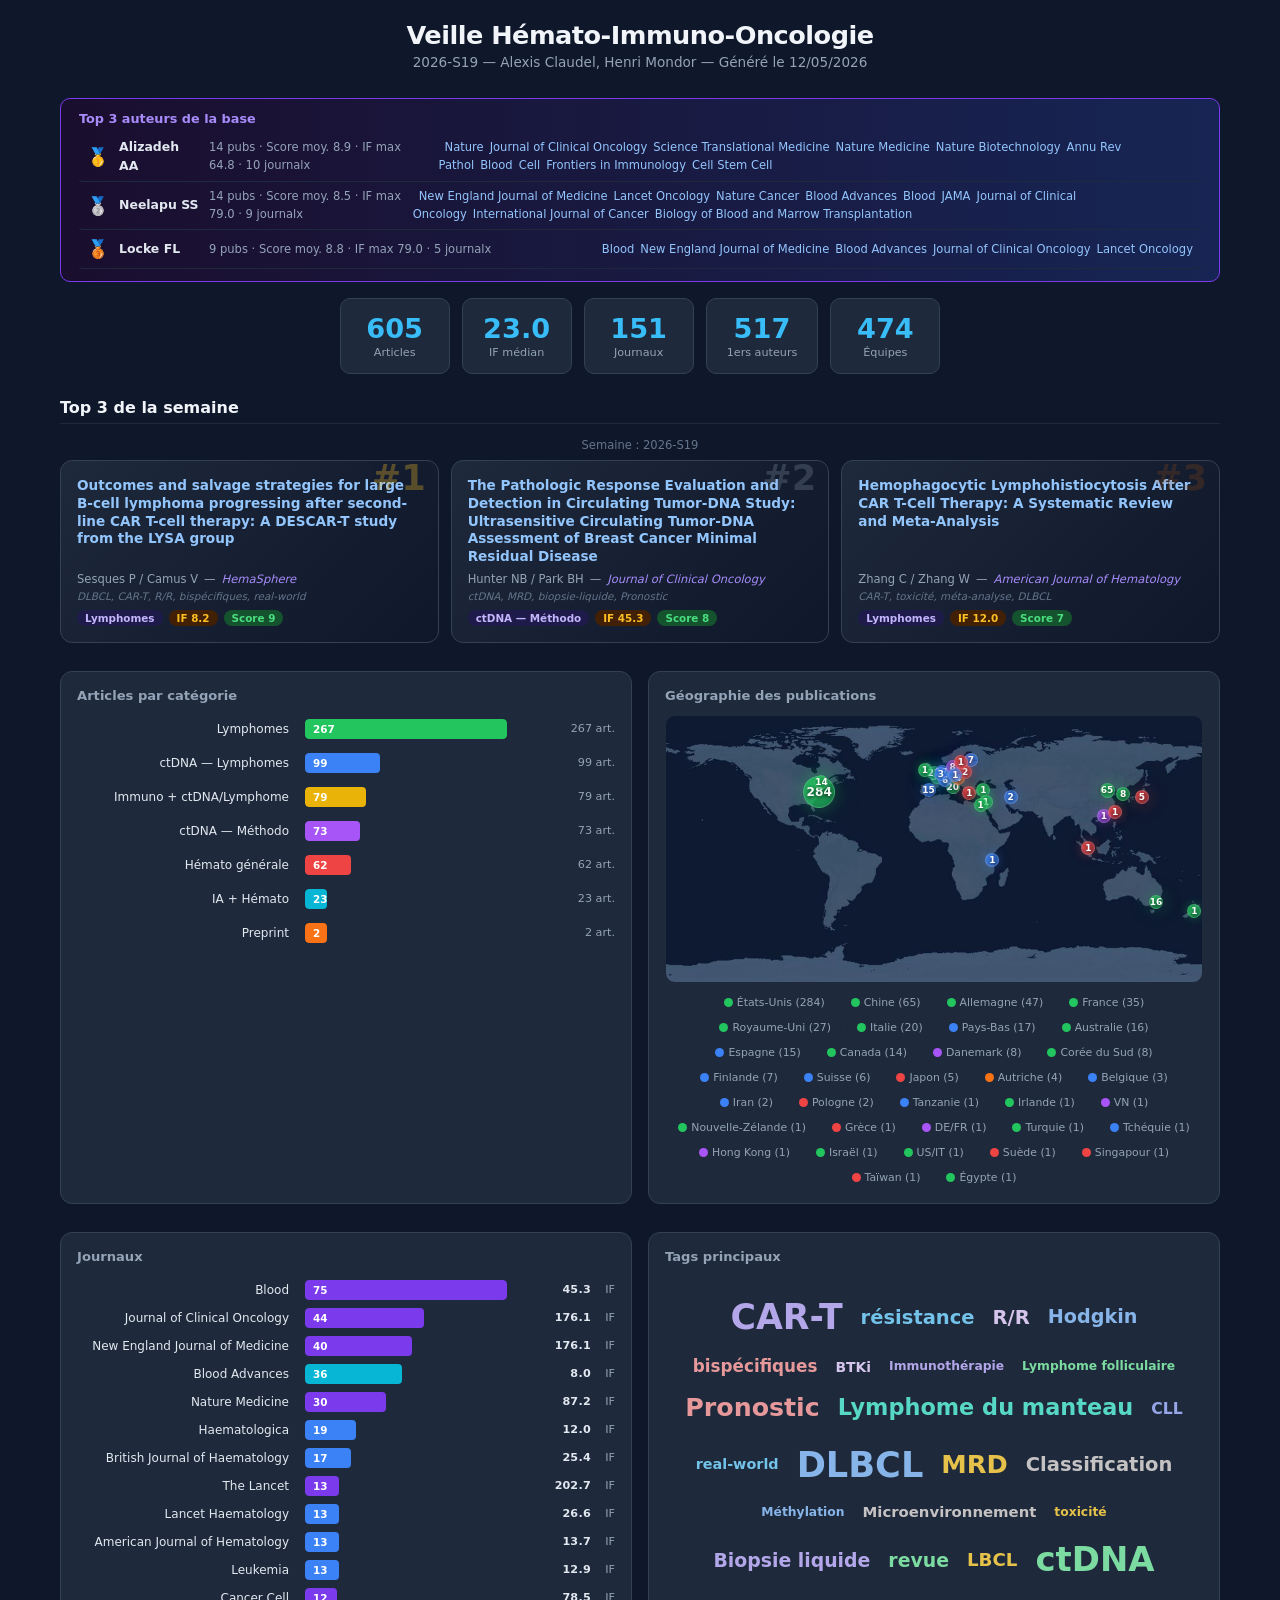
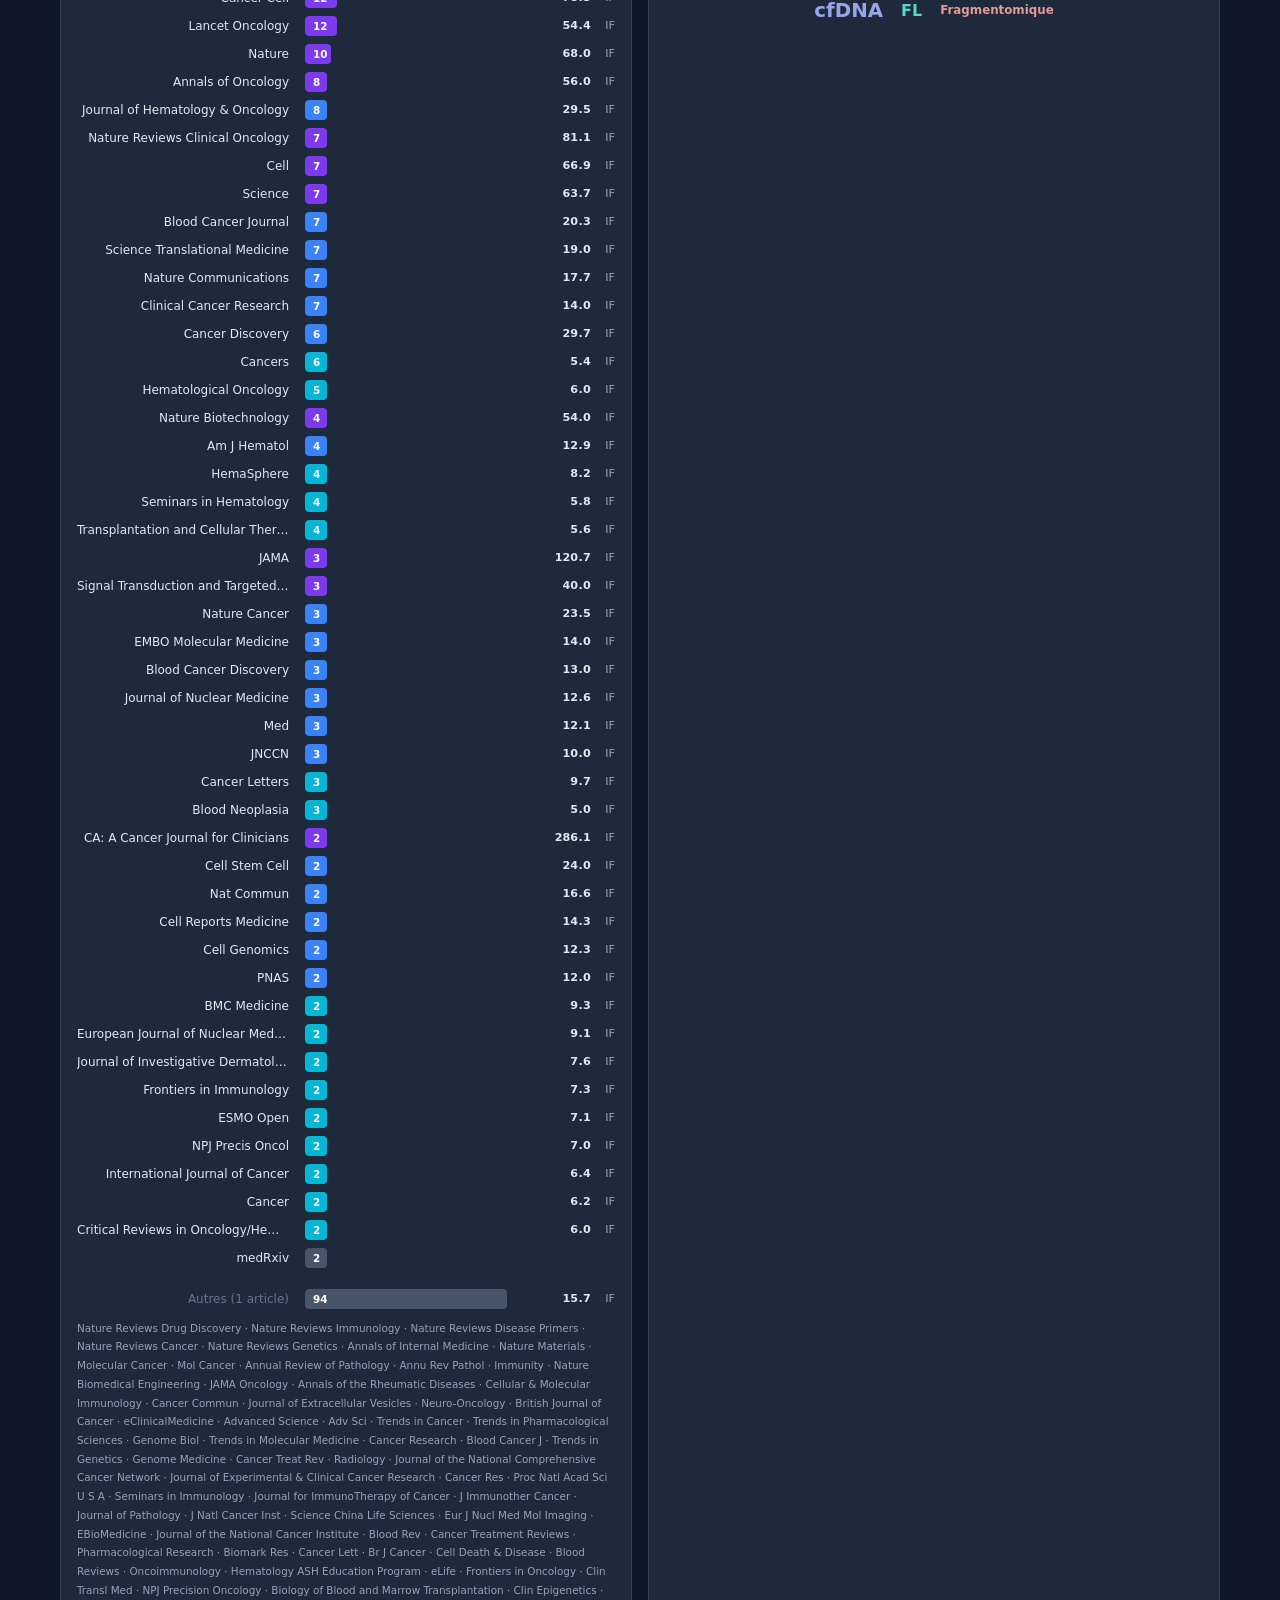
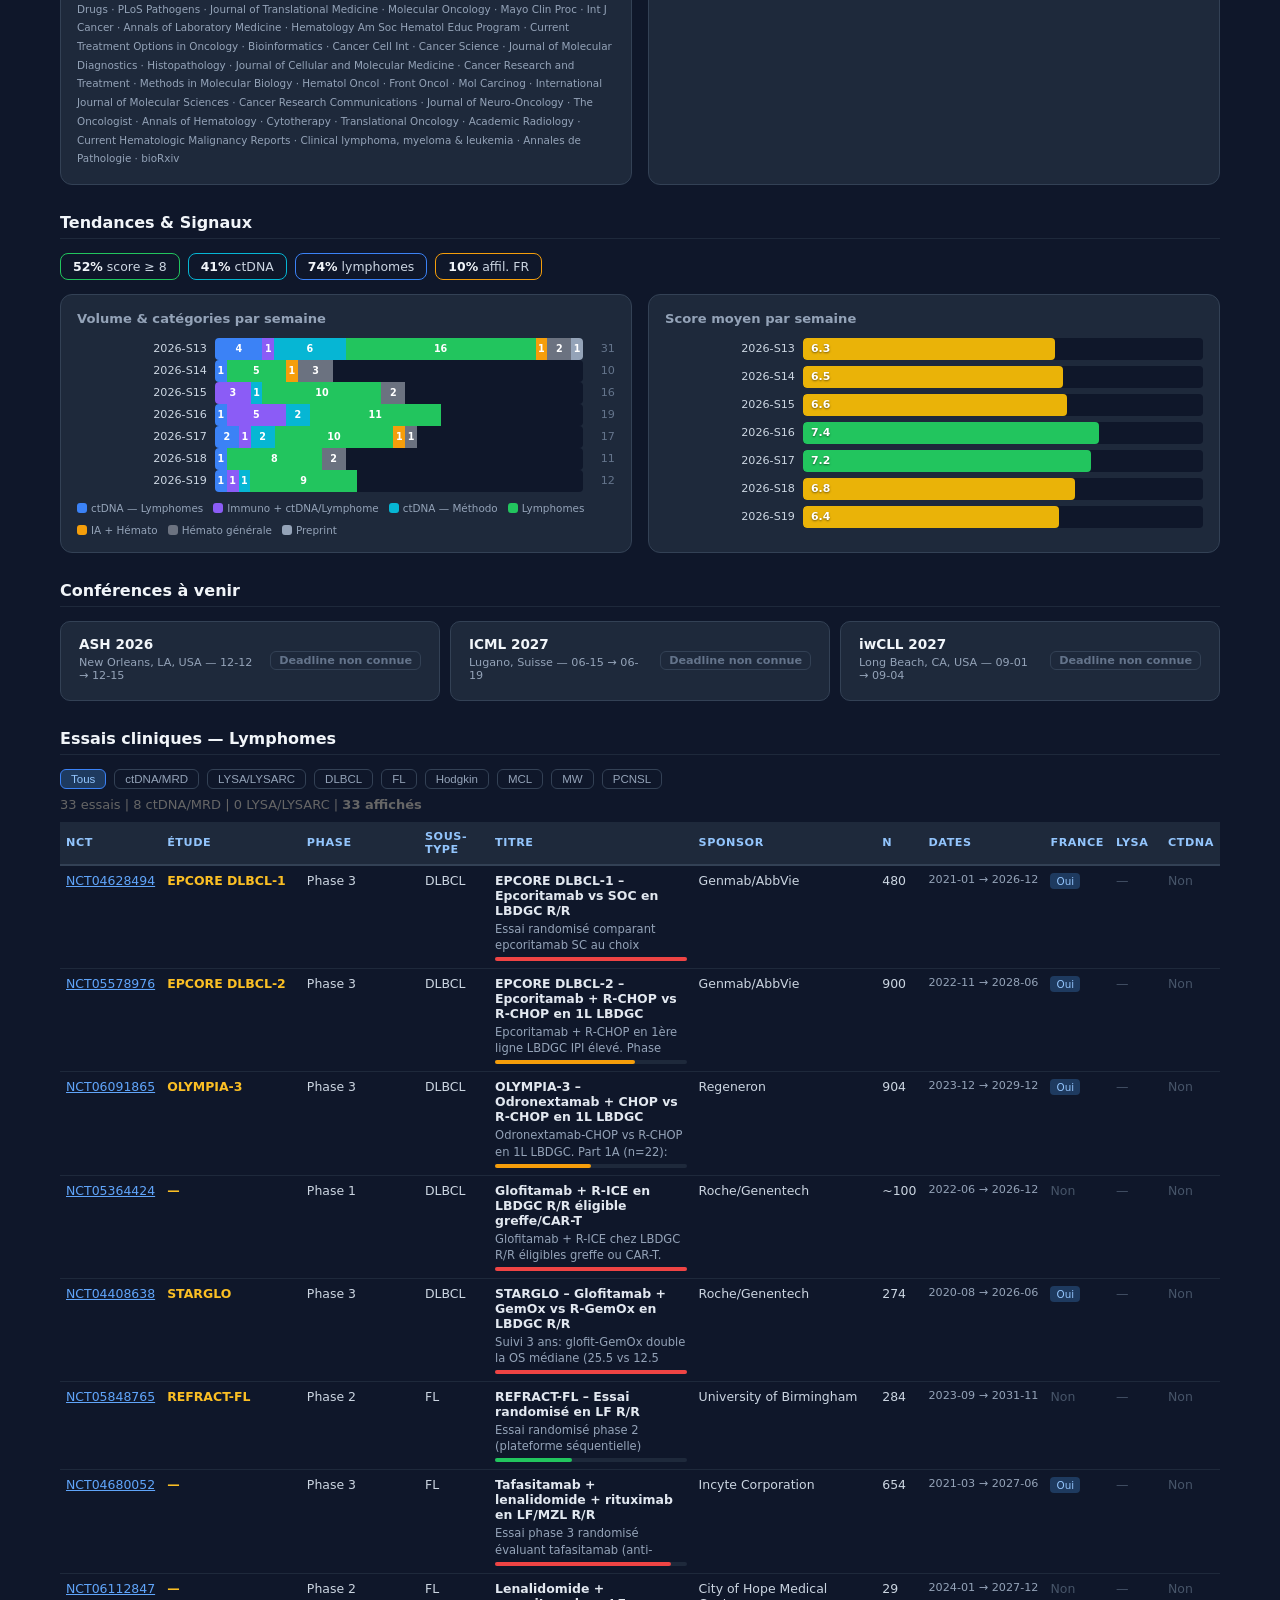
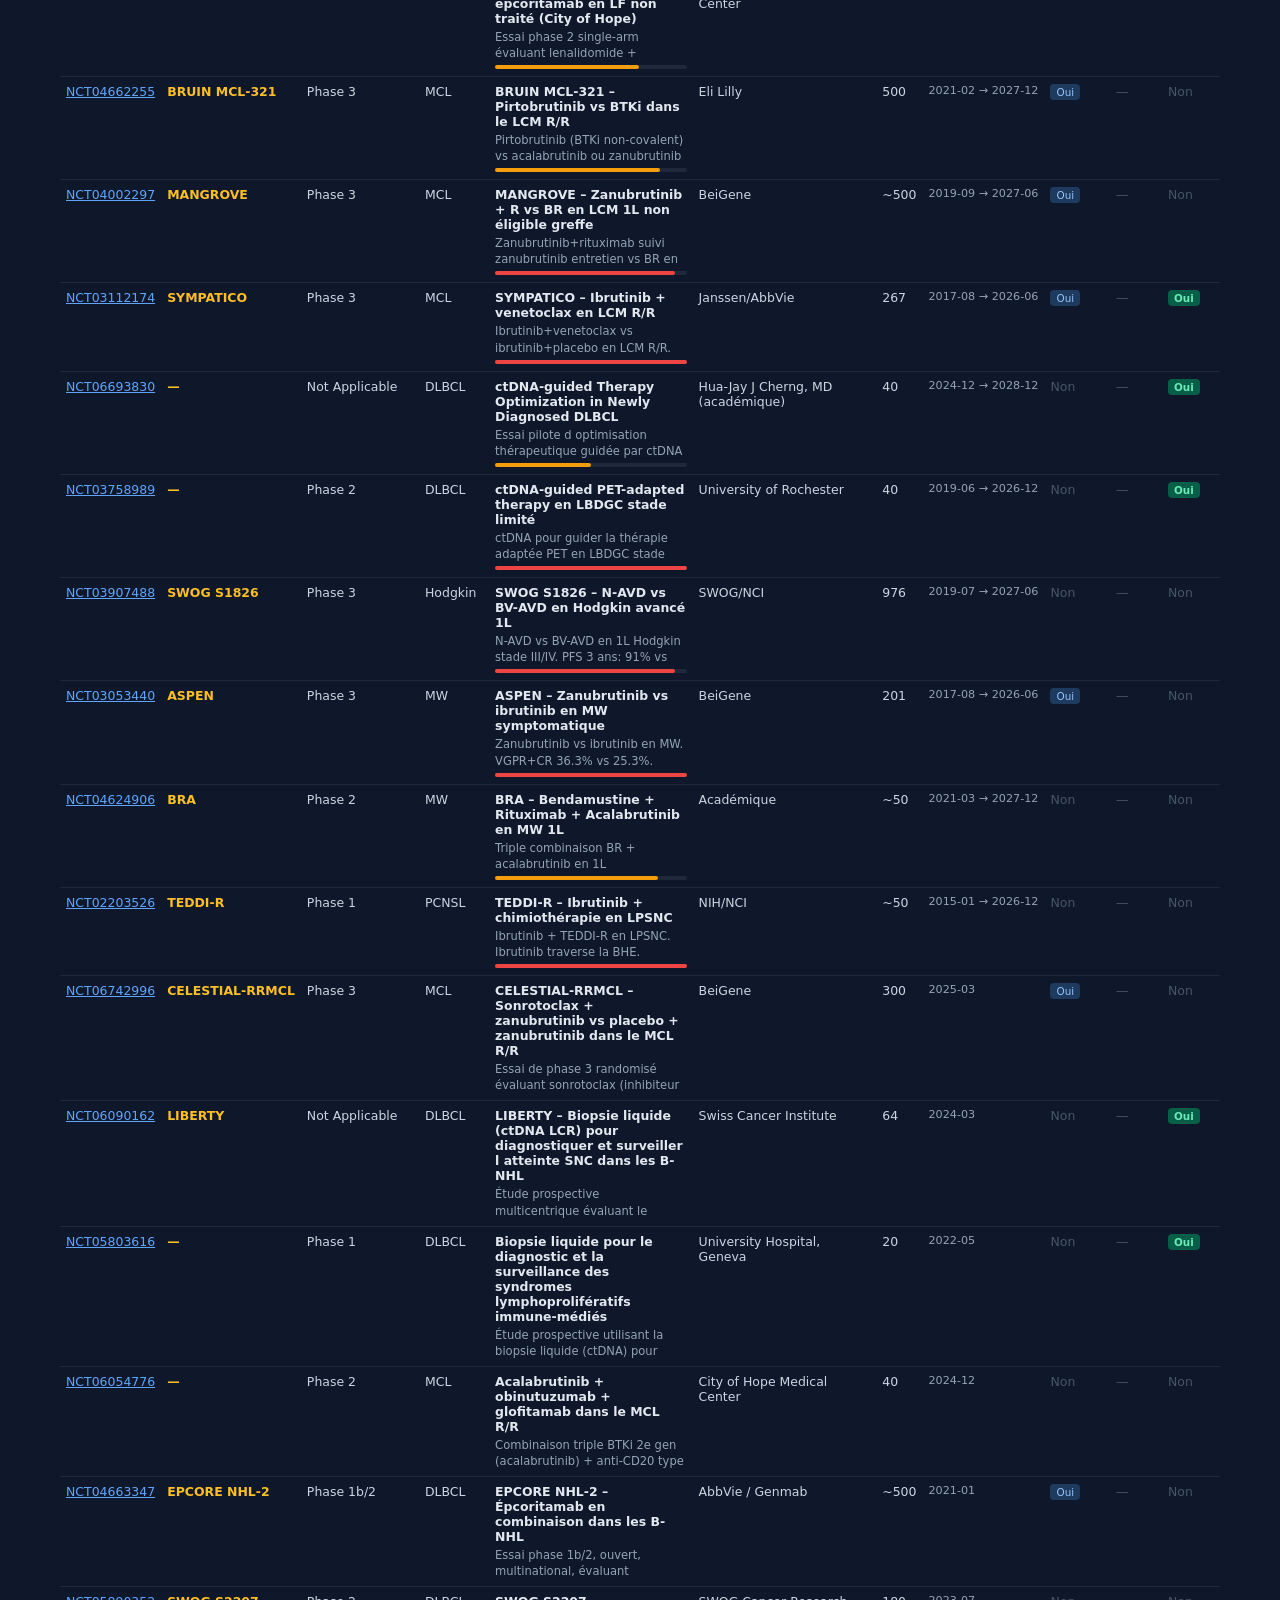
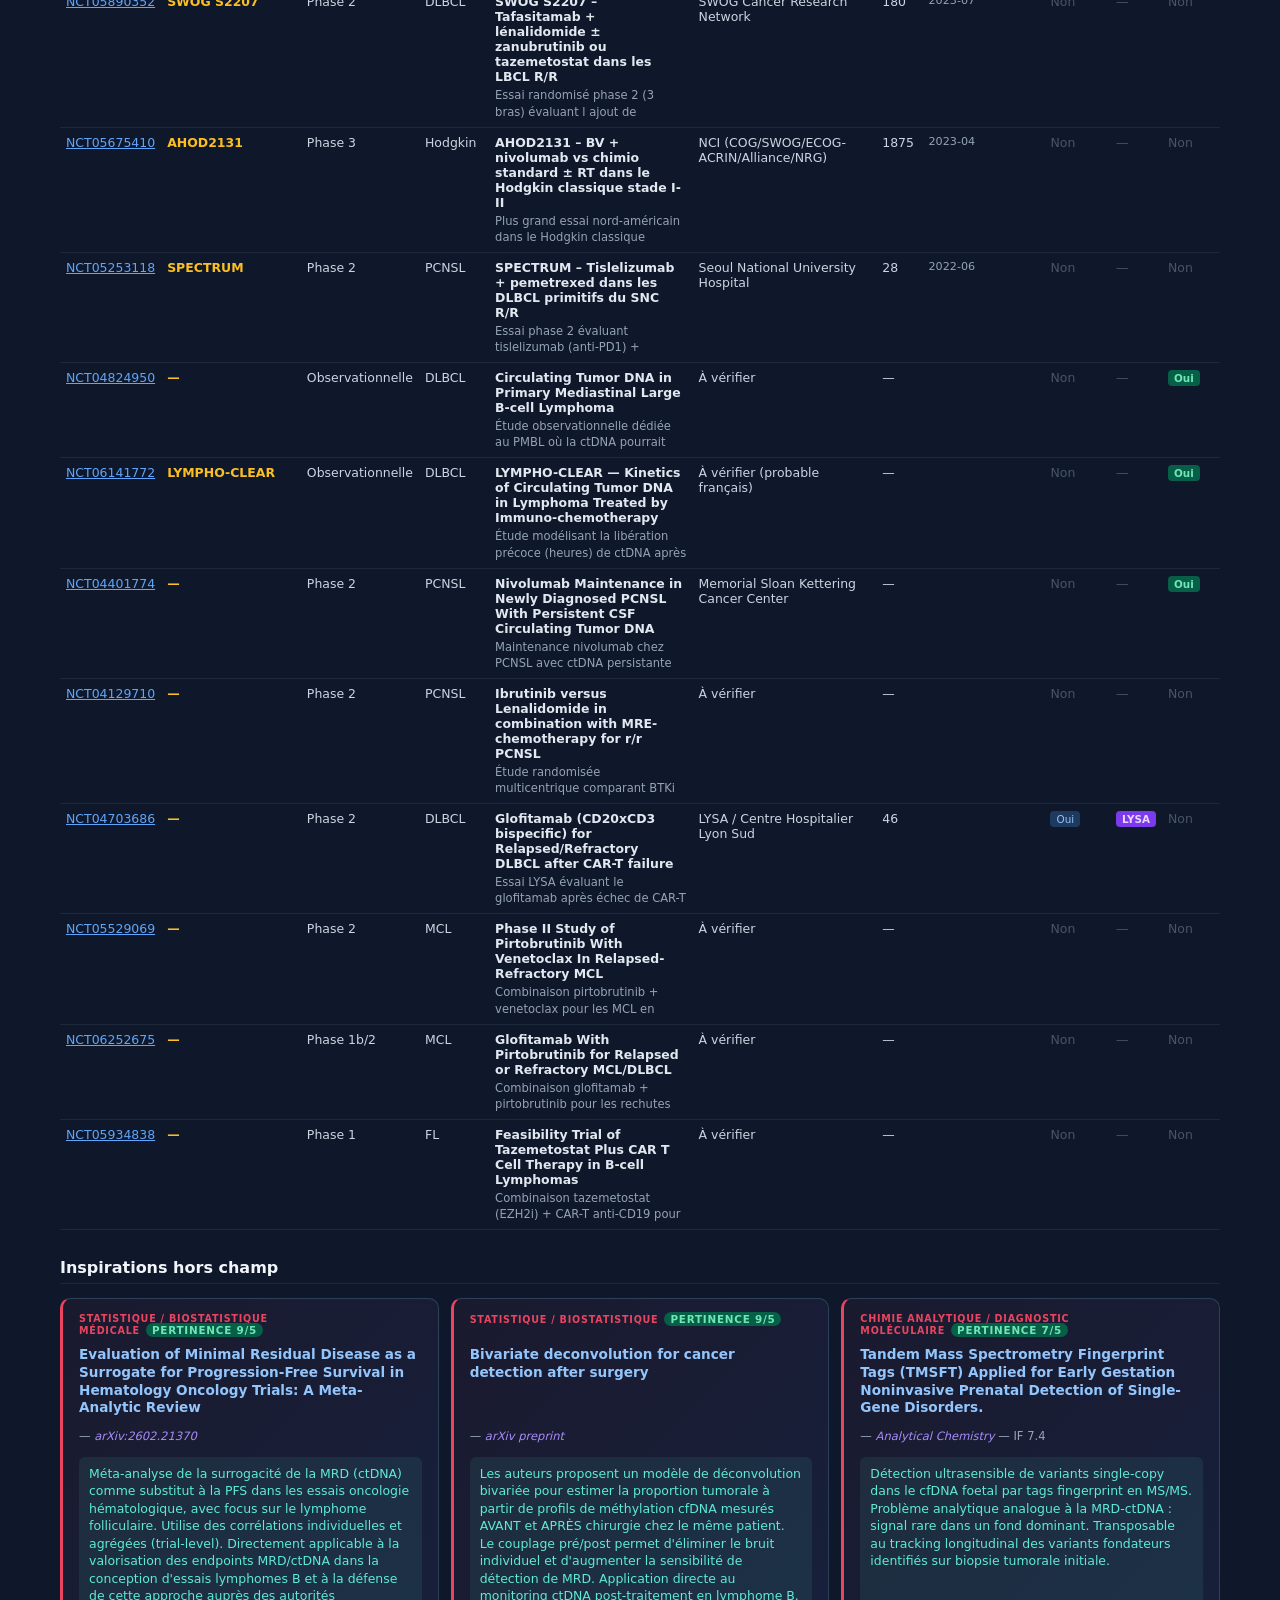
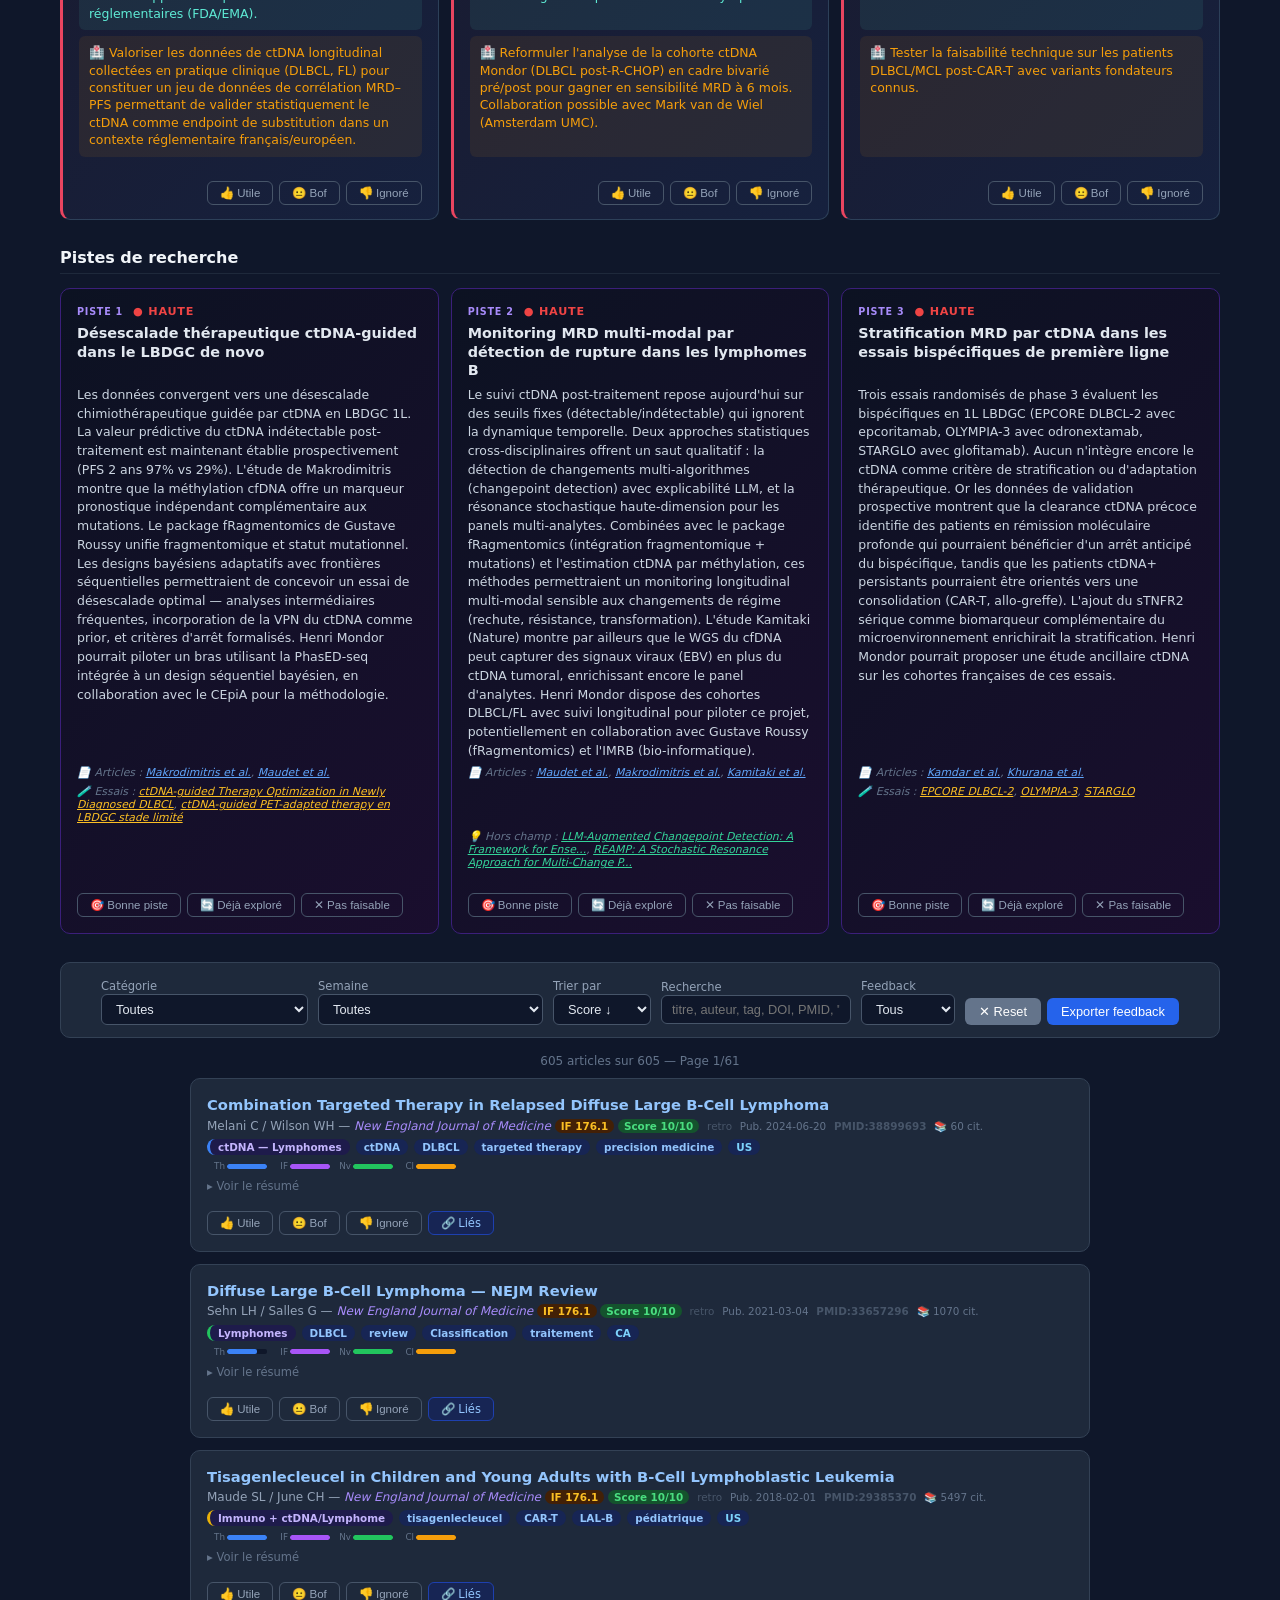
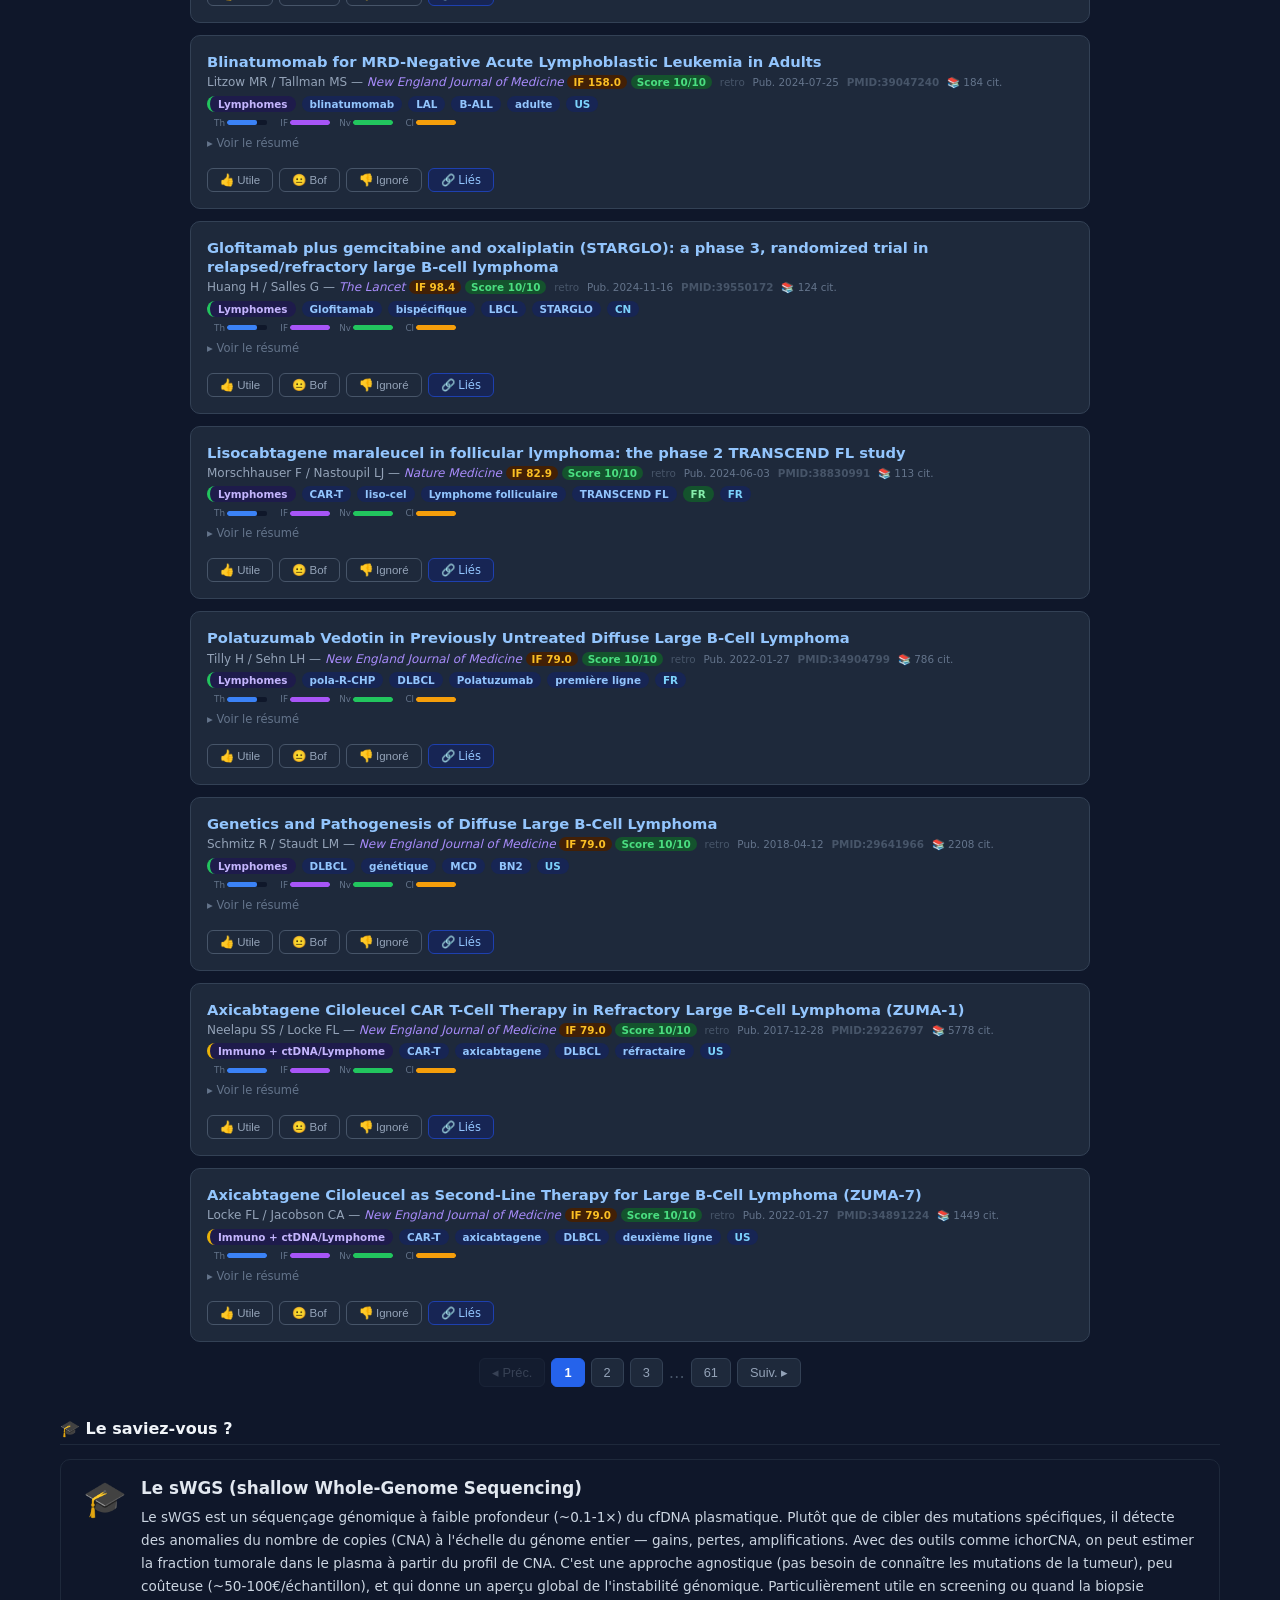
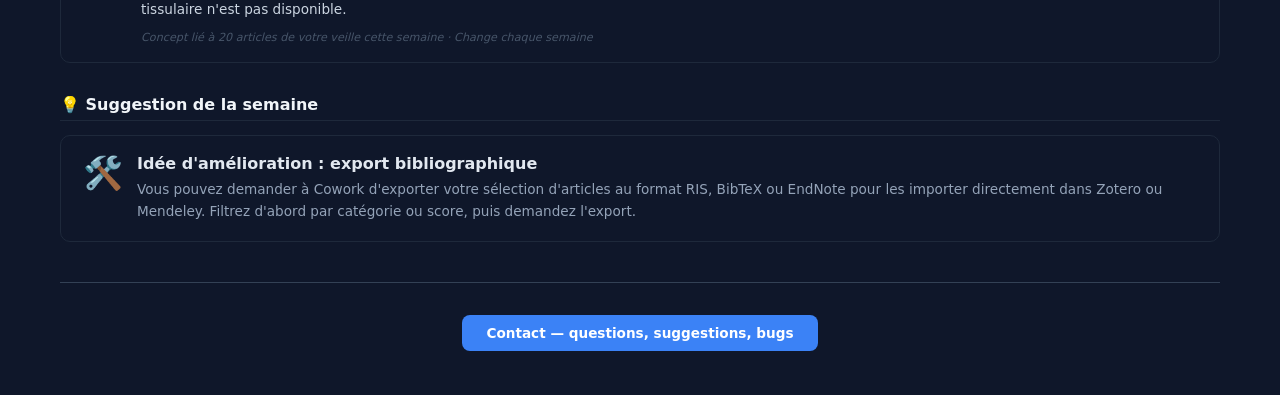
==== commit ab5c6cd8: "retro import: 489 articles, 14 hors_champ, 35 directions (605 total)" ====
--- a/index.html
+++ b/index.html
@@ -3,7 +3,7 @@
 <head>
 <meta charset="UTF-8">
 <meta name="viewport" content="width=device-width, initial-scale=1.0">
-<title>Dashboard Veille Hémato — 2026-S18</title>
+<title>Dashboard Veille Hémato — 2026-S19</title>
 <style>
   * { margin: 0; padding: 0; box-sizing: border-box; }
   body { background: #0f172a; color: #e2e8f0; font-family: 'Segoe UI', system-ui, -apple-system, sans-serif; padding: 20px; max-width: 1200px; margin: 0 auto; }
@@ -343,7 +343,7 @@
 
 <div class="header">
   <h1>Veille Hémato-Immuno-Oncologie</h1>
-  <div class="sub">2026-S18 — Alexis Claudel, Henri Mondor — Généré le 04/05/2026</div>
+  <div class="sub">2026-S19 — Alexis Claudel, Henri Mondor — Généré le 12/05/2026</div>
 </div>
 
 <div id="deadlineBanner" style="display:none;background:#92400e;border:1px solid #f59e0b;border-radius:8px;padding:10px 16px;margin-bottom:12px;color:#fde68a;font-size:0.85rem;"></div>
@@ -13539,10 +13539,274 @@
     "critique": "Article-clé pour positionner la stratégie ctDNA d'Henri Mondor dans le débat international. Roschewski est co-développeur du PhasED-seq (essai SHORTEN-ctDNA NCT06693830). À citer dans tout grant/publication sur la ctDNA-guided DLBCL.",
     "pays": "US",
     "citations": 0
+  },
+  {
+    "semaine": "2026-S19",
+    "titre": "Outcomes and salvage strategies for large B-cell lymphoma progressing after second-line CAR T-cell therapy: A DESCAR-T study from the LYSA group",
+    "auteur": "Sesques P",
+    "senior": "Camus V",
+    "journal": "HemaSphere",
+    "doi": "10.1002/hem3.70356",
+    "doi_url": "https://doi.org/10.1002/hem3.70356",
+    "categorie": "Lymphomes",
+    "tags": "DLBCL, CAR-T, R/R, bispécifiques, real-world",
+    "resume": "Étude rétrospective multicentrique DESCAR-T (registre français LYSA) : 297/893 patients (33%) LBCL ont rechuté après CAR-T 2L (axi-cel ou liso-cel). Délai médian de rechute 2,7 mois. Les régimes à base de bispécifiques représentent le sauvetage le plus fréquent (65%). Henri Mondor (A. André) parmi les centres contributeurs. Données real-world cruciales pour structurer la séquence post-CAR-T en France.",
+    "metadata": "OK",
+    "preprint": "Publié",
+    "affFR": "Oui",
+    "if_val": 8.2,
+    "score": 9,
+    "date_pub": "2026-05-06",
+    "pmid": "42099680",
+    "critique": "Forces : registre français exhaustif (DESCAR-T), population r/r post-CAR-T 2L = besoin non couvert, données de sauvetage par bispécifiques en situation réelle. Limites : rétrospectif, hétérogénéité des régimes de sauvetage, suivi encore court pour les stratégies récentes (glofitamab, epcoritamab).",
+    "pays": "FR",
+    "citations": 0
+  },
+  {
+    "semaine": "2026-S19",
+    "titre": "The Pathologic Response Evaluation and Detection in Circulating Tumor-DNA Study: Ultrasensitive Circulating Tumor-DNA Assessment of Breast Cancer Minimal Residual Disease",
+    "auteur": "Hunter NB",
+    "senior": "Park BH",
+    "journal": "Journal of Clinical Oncology",
+    "doi": "10.1200/JCO-25-02934",
+    "doi_url": "https://doi.org/10.1200/JCO-25-02934",
+    "categorie": "ctDNA — Méthodo",
+    "tags": "ctDNA, MRD, biopsie-liquide, Pronostic",
+    "resume": "Étude PREDICT : ctDNA MRD ultrasensible (<100 ppm) tumor-informed chez 220 patientes HER2+/TNBC stade II-III après NAT. Toutes les pCR sont ctDNA-. 40% des non-pCR aussi ctDNA- (NPV 60%). ctDNA détectable post-NAT pronostique (HR 8,9). ctDNA détectable post-chirurgie identifie un risque extrême (HR 128). Méthodologie de sensibilité sub-100 ppm directement transférable à la MRD en lymphome B.",
+    "metadata": "OK",
+    "preprint": "Publié",
+    "affFR": "Non",
+    "if_val": 45.3,
+    "score": 8,
+    "date_pub": "2026-03-10",
+    "pmid": "41805422",
+    "critique": "Forces : JCO IF 45, sensibilité sub-100 ppm inédite, HR 128 post-chirurgie = signal pronostique exceptionnel. Limites : breast cancer (pas hémato), population HER2+/TNBC différente du DLBCL, nécessite adaptation de l'assay aux mutations lymphome B.",
+    "pays": "US",
+    "citations": 0
+  },
+  {
+    "semaine": "2026-S19",
+    "titre": "MRI Features Associated with Plasma ctDNA Positivity in Central Nervous System Lymphoma",
+    "auteur": "Li Y",
+    "senior": "Shen A",
+    "journal": "Academic Radiology",
+    "doi": "10.1016/j.acra.2026.04.019",
+    "doi_url": "https://doi.org/10.1016/j.acra.2026.04.019",
+    "categorie": "ctDNA — Lymphomes",
+    "tags": "ctDNA, DLBCL, PCNSL, diagnostique, biopsie-liquide",
+    "resume": "Étude exploratoire chez 25 patients DLBCL avec atteinte SNC : 46 paires plasma ctDNA + IRM cérébrale. L'œdème traversant la ligne médiane est le critère IRM le plus fréquemment associé à la positivité du ctDNA plasmatique (55,8%). Pertinent pour interpréter les résultats négatifs de ctDNA plasmatique dans les lymphomes cérébraux.",
+    "metadata": "OK",
+    "preprint": "Publié",
+    "affFR": "Non",
+    "if_val": 5.0,
+    "score": 7,
+    "date_pub": "2026-05-04",
+    "pmid": "42086450",
+    "critique": "Forces : question clinique pertinente (ctDNA plasmatique vs LCR dans les CNSL), corrélation IRM-biomarqueur innovante. Limites : très petit échantillon (n=25), exploratoire, pas de comparaison ctDNA plasmatique vs LCR, IF modeste.",
+    "pays": "CN",
+    "citations": 0
+  },
+  {
+    "semaine": "2026-S19",
+    "titre": "Hemophagocytic Lymphohistiocytosis After CAR T-Cell Therapy: A Systematic Review and Meta-Analysis",
+    "auteur": "Zhang C",
+    "senior": "Zhang W",
+    "journal": "American Journal of Hematology",
+    "doi": "10.1002/ajh.70351",
+    "doi_url": "https://doi.org/10.1002/ajh.70351",
+    "categorie": "Lymphomes",
+    "tags": "CAR-T, toxicité, méta-analyse, DLBCL",
+    "resume": "Méta-analyse de 19 études (2780 patients, 47 cas HLH, 20 décès). Incidence poolée du HLH post-CAR-T : 1,6% au suivi médian de 12,9 mois. Mortalité liée au HLH : 0,7%. Incidence la plus élevée en B-ALL (6,9%). Première quantification systématique de cette complication grave et sous-diagnostiquée.",
+    "metadata": "OK",
+    "preprint": "Publié",
+    "affFR": "Non",
+    "if_val": 12.0,
+    "score": 7,
+    "date_pub": "2026-05-05",
+    "pmid": "42086512",
+    "critique": "Forces : première méta-analyse quantifiant le HLH post-CAR-T, benchmarks utiles pour les RCP. Limites : hétérogénéité des critères diagnostiques HLH entre études, biais de sous-déclaration probable, pas de stratification par produit CAR-T.",
+    "pays": "CN",
+    "citations": 0
+  },
+  {
+    "semaine": "2026-S19",
+    "titre": "Safety and efficacy of allogeneic CD19-directed CAR-T therapy CTX110 in relapsed/refractory B-cell non-Hodgkin lymphoma",
+    "auteur": "McGuirk JP",
+    "senior": "Cheah CY",
+    "journal": "Blood Advances",
+    "doi": "10.1182/bloodadvances.2026020123",
+    "doi_url": "https://doi.org/10.1182/bloodadvances.2026020123",
+    "categorie": "Lymphomes",
+    "tags": "CAR-T, DLBCL, R/R, toxicité",
+    "resume": "Essai phase 1/2 CTX110 : CAR-T allogénique anti-CD19 chez 63 patients LNH B r/r lourdement prétraités (59% réfractaires primaires, 43% ≥3 lignes). ORR 65%, CR 39% aux doses ≥DL3. Le schéma à 2 infusions semble prolonger la réponse (HR 0,65). CRS 54%, ICANS 13%. Preuve de concept d'un CAR-T off-the-shelf fonctionnel.",
+    "metadata": "OK",
+    "preprint": "Publié",
+    "affFR": "Non",
+    "if_val": 7.5,
+    "score": 7,
+    "date_pub": "2026-05-05",
+    "pmid": "42085626",
+    "critique": "Forces : allogénique off-the-shelf (disponibilité immédiate vs 4-6 semaines autologue), ORR 65% encourageant, 2-infusion schedule innovant. Limites : pas de comparaison randomisée, durabilité à confirmer, risque de GvHD à surveiller au long cours.",
+    "pays": "US",
+    "citations": 0
+  },
+  {
+    "semaine": "2026-S19",
+    "titre": "Building on CD19 based therapy for relapse or refractory follicular lymphoma",
+    "auteur": "Jhaveri K",
+    "senior": "Chavez JC",
+    "journal": "Med",
+    "doi": "10.1016/j.medj.2026.101101",
+    "doi_url": "https://doi.org/10.1016/j.medj.2026.101101",
+    "categorie": "Lymphomes",
+    "tags": "FL, R/R, bispécifiques, phase-3",
+    "resume": "Résultats de l'essai phase III inMIND : tafasitamab + lenalidomide + rituximab (R2+tafa) vs R seul en FL r/r. Réduction du risque de progression/décès de 57%. PFS médiane 22,4 vs 13,9 mois (HR 0,43 ; p<0,0001). Profil de sécurité comparable (légère augmentation des infections). Option efficace pour les patients inéligibles aux thérapies cellulaires.",
+    "metadata": "OK",
+    "preprint": "Publié",
+    "affFR": "Non",
+    "if_val": 12.0,
+    "score": 7,
+    "date_pub": "2026-05-08",
+    "pmid": "42105738",
+    "critique": "Forces : essai randomisé phase 3, résultat très significatif (HR 0,43), triplet oral+IV praticable en routine. Limites : publication dans Med (pas Blood/JCO), suivi relativement court pour FL, pas de données MRD/ctDNA associées.",
+    "pays": "US",
+    "citations": 0
+  },
+  {
+    "semaine": "2026-S19",
+    "titre": "Rewiring NADH Metabolism Through NQO1-Mediated Redox Cycling for Targeted Follicular Lymphoma Therapy",
+    "auteur": "Zhang J",
+    "senior": "Zhuang H",
+    "journal": "Advanced Science",
+    "doi": "10.1002/advs.75538",
+    "doi_url": "https://doi.org/10.1002/advs.75538",
+    "categorie": "Lymphomes",
+    "tags": "FL, résistance",
+    "resume": "Le FL présente un NQO1 bas, limitant l'activation des quinones. Stratégie : co-délivrance EGCG + Cu via nanoplateforme ciblée CD20 pour upréguler NQO1 et fournir simultanément le substrat quinone. Inhibition tumorale de 85% dans un xénogreffe murin FL. Profil de sécurité favorable.",
+    "metadata": "OK",
+    "preprint": "Publié",
+    "affFR": "Non",
+    "if_val": 15.1,
+    "score": 6,
+    "date_pub": "2026-05-07",
+    "pmid": "42095505",
+    "critique": "Forces : concept original (ciblage métabolique NQO1), nanoplateforme CD20-ciblée, efficacité préclinique robuste. Limites : préclinique uniquement, transférabilité humaine incertaine, complexité de la formulation nano.",
+    "pays": "CN",
+    "citations": 0
+  },
+  {
+    "semaine": "2026-S19",
+    "titre": "Classic Hodgkin lymphoma with IGH::CCND1 rearrangement: evidence of clonal relation to preceding mantle cell lymphoma",
+    "auteur": "Ahmed AA",
+    "senior": "Tadros S",
+    "journal": "Blood",
+    "doi": "10.1182/blood.2025032107",
+    "doi_url": "https://doi.org/10.1182/blood.2025032107",
+    "categorie": "Lymphomes",
+    "tags": "Hodgkin, Lymphome du manteau, Classification",
+    "resume": "Cas de cHL porteur d'un réarrangement IGH::CCND1 avec évidence moléculaire d'une évolution clonale depuis un MCL antérieur. Brief report documentant la transformation MCL→cHL, enrichissant la littérature sur les relations clonales entre lymphomes B.",
+    "metadata": "OK",
+    "preprint": "Publié",
+    "affFR": "Non",
+    "if_val": 20.3,
+    "score": 6,
+    "date_pub": "2026-05-07",
+    "pmid": "42096246",
+    "critique": "Forces : Blood, documentation moléculaire rigoureuse d'une transformation rare, intérêt académique pour la biologie des lymphomes. Limites : case report unique, pas d'implication thérapeutique directe.",
+    "pays": "US",
+    "citations": 0
+  },
+  {
+    "semaine": "2026-S19",
+    "titre": "IL-12 augments adoptive cell therapy by reshaping CD8 T dynamics and broadening antitumor immunity",
+    "auteur": "Huang Y",
+    "senior": "Yang Z",
+    "journal": "Cancer Letters",
+    "doi": "10.1016/j.canlet.2026.218563",
+    "doi_url": "https://doi.org/10.1016/j.canlet.2026.218563",
+    "categorie": "Immuno + ctDNA/Lymphome",
+    "tags": "CAR-T, Microenvironnement",
+    "resume": "Le préconditionnement ex vivo par IL-12 programme les T tumor-spécifiques avec une sensibilité antigénique accrue, supérieure à IL-7/IL-15. La délivrance systémique de Pro-IL-12 rajeunit les CD8 TIL exhausted in vivo. Synergie démontrée dans des modèles de xénogreffes incluant le lymphome.",
+    "metadata": "OK",
+    "preprint": "Publié",
+    "affFR": "Non",
+    "if_val": 9.7,
+    "score": 6,
+    "date_pub": "2026-05-05",
+    "pmid": "42097493",
+    "critique": "Forces : mécanisme clair (reprogrammation T par IL-12), modèles multiples incluant lymphome, comparaison directe IL-12 vs IL-7/15. Limites : préclinique, transférabilité à la production CAR-T clinique non démontrée.",
+    "pays": "CN",
+    "citations": 0
+  },
+  {
+    "semaine": "2026-S19",
+    "titre": "Clinicopathological spectrum of CD10, BCL6, MUM1 triple-positive diffuse large B-cell lymphoma and large B-cell lymphoma with IRF4 rearrangement",
+    "auteur": "Na S",
+    "senior": "Paik JH",
+    "journal": "Histopathology",
+    "doi": "10.1111/his.70169",
+    "doi_url": "https://doi.org/10.1111/his.70169",
+    "categorie": "Lymphomes",
+    "tags": "DLBCL, Classification",
+    "resume": "Analyse de 977 DLBCL : le sous-type triple-positif (CD10+/BCL6+/MUM1+) représente 4,9%. Parmi ceux-ci, 17,5% portent un réarrangement IRF4. Les LBCL-IRF4-R sont significativement plus jeunes (40,6 vs 59,8 ans) avec tropisme ganglionnaire/amygdalien/splénique. Profil génétique : mutations IRF4, PIM1, HIST1H1E, CARD11.",
+    "metadata": "OK",
+    "preprint": "Publié",
+    "affFR": "Non",
+    "if_val": 5.4,
+    "score": 5,
+    "date_pub": "2026-05-06",
+    "pmid": "42093218",
+    "critique": "Forces : grande cohorte (n=977), identification d'un sous-type rare mais cliniquement distinct, profil mutationnel documenté. Limites : cohorte coréenne unique, pas de données de survie à long terme, IF modeste.",
+    "pays": "KR",
+    "citations": 0
+  },
+  {
+    "semaine": "2026-S19",
+    "titre": "Time of infusion does not significantly impact outcomes following CAR T-cell therapy in large B-cell lymphoma",
+    "auteur": "Dowling MR",
+    "senior": "Dickinson MJ",
+    "journal": "Blood",
+    "doi": "10.1182/blood.2025032307",
+    "doi_url": "https://doi.org/10.1182/blood.2025032307",
+    "categorie": "Lymphomes",
+    "tags": "CAR-T, DLBCL, real-world",
+    "resume": "Analyse rétrospective de 584 patients traités par CAR-T pour LBCL dans 6 centres australiens : aucune association entre l'heure d'infusion et les résultats cliniques après ajustement sur les facteurs confondants. Impact minimal de la chronobiologie en pratique.",
+    "metadata": "OK",
+    "preprint": "Publié",
+    "affFR": "Non",
+    "if_val": 20.3,
+    "score": 5,
+    "date_pub": "2026-05-07",
+    "pmid": "41701973",
+    "critique": "Forces : grande cohorte multicentrique (n=584), question pragmatique utile pour l'organisation des soins. Limites : rétrospectif, résultat négatif (pas d'effet de l'heure), intérêt limité pour la recherche fondamentale.",
+    "pays": "AU",
+    "citations": 0
+  },
+  {
+    "semaine": "2026-S19",
+    "titre": "Access to CAR-T therapy in Latin America: Barriers, gaps, and pathways forward",
+    "auteur": "Contreras J",
+    "senior": "Guzman ML",
+    "journal": "Seminars in Immunology",
+    "doi": "10.1016/j.smim.2026.102029",
+    "doi_url": "https://doi.org/10.1016/j.smim.2026.102029",
+    "categorie": "Lymphomes",
+    "tags": "CAR-T, real-world, guidelines",
+    "resume": "Revue sur l'accès aux CAR-T en Amérique latine : coûts élevés, infrastructure insuffisante, logistique complexe. Pistes : manufacturing décentralisé point-of-care (réduction >90% des coûts), CAR-T allogéniques off-the-shelf, approches mRNA. Cadre général pour les pays à revenus intermédiaires.",
+    "metadata": "OK",
+    "preprint": "Publié",
+    "affFR": "Non",
+    "if_val": 11.0,
+    "score": 4,
+    "date_pub": "2026-05-05",
+    "pmid": "42092292",
+    "critique": "Forces : perspective globale sur l'accès aux thérapies cellulaires, solutions innovantes (point-of-care). Limites : pas de données originales, focus géographique éloigné du contexte français, revue narrative.",
+    "pays": "US",
+    "citations": 0
   }
 ];
-const HORS_CHAMP = [{"semaine": "2026-S13", "domaine": "Statistique — Détection de points de changement", "titre": "LLM-Augmented Changepoint Detection: A Framework for Ensemble Detection and Automated Explanation", "journal": "arXiv:2601.02957", "doi": "https://arxiv.org/abs/2601.02957", "if_value": 0, "pont_methodologique": "Framework combinant 10 algorithmes de détection de changements en ensemble avec pipeline LLM pour explication contextuelle automatisée. Directement transposable au monitoring longitudinal du ctDNA : les cinétiques post-traitement (décroissance, plateau, re-ascension) constituent des séries temporelles où la détection précoce de rupture (relapse moléculaire) est critique. L'ensemble multi-algorithmes réduirait les faux positifs par rapport aux seuils fixes actuels, et le composant RAG intégrerait le contexte clinique (cycles, infections) pour expliquer chaque changement détecté.", "pertinence": 5, "reference_henri_mondor": "Développer un outil de monitoring ctDNA longitudinal intégrant détection de rupture multi-algorithmes + explicabilité LLM sur les cohortes DLBCL/FL suivies à Henri Mondor, en collaboration avec les bio-informaticiens de l'IMRB.", "verified_at": "2026-05-04"}, {"semaine": "2026-S13", "domaine": "Physique/Statistique — Transport optimal et résonance stochastique", "titre": "REAMP: A Stochastic Resonance Approach for Multi-Change Point Detection in High-Dimensional Data", "journal": "arXiv:2601.08084", "doi": "https://arxiv.org/abs/2601.08084", "if_value": 0, "pont_methodologique": "REAMP utilise la théorie du transport optimal (distance Earth Mover) combinée à la résonance stochastique (concept de physique où le bruit améliore la détection du signal) pour détecter des changements structurels dans des données haute-dimension. Particulièrement pertinent pour les panels multi-analytes de biopsie liquide (fragmentomique + méthylation + mutations + protéines) où les changements simultanés signalent une évolution clonale. La méthode de double-sharpening améliorerait la résolution temporelle de la détection de résistance dans le suivi ctDNA multi-modal.", "pertinence": 4, "reference_henri_mondor": "Appliquer REAMP aux données longitudinales multi-omiques de biopsie liquide des patients MCL/DLBCL pour détecter précocement les changements de régime (résistance, transformation) avec meilleure sensibilité que les approches univariées.", "verified_at": "2026-05-04"}, {"semaine": "2026-S14", "domaine": "Statistique / Biostatistique médicale", "titre": "Evaluation of Minimal Residual Disease as a Surrogate for Progression-Free Survival in Hematology Oncology Trials: A Meta-Analytic Review", "journal": "arXiv:2602.21370", "doi": "https://arxiv.org/abs/2602.21370", "if_value": 0, "pont_methodologique": "Méta-analyse de la surrogacité de la MRD (ctDNA) comme substitut à la PFS dans les essais oncologie hématologique, avec focus sur le lymphome folliculaire. Utilise des corrélations individuelles et agrégées (trial-level). Directement applicable à la valorisation des endpoints MRD/ctDNA dans la conception d'essais lymphomes B et à la défense de cette approche auprès des autorités réglementaires (FDA/EMA).", "pertinence": 9, "reference_henri_mondor": "Valoriser les données de ctDNA longitudinal collectées en pratique clinique (DLBCL, FL) pour constituer un jeu de données de corrélation MRD–PFS permettant de valider statistiquement le ctDNA comme endpoint de substitution dans un contexte réglementaire français/européen.", "verified_at": "2026-05-04"}, {"semaine": "2026-S14", "domaine": "IA / Machine learning / Multi-omics", "titre": "MOTGNN: Interpretable Graph Neural Networks for Multi-Omics Disease Classification", "journal": "arXiv:2508.07465", "doi": "https://arxiv.org/abs/2508.07465", "if_value": 0, "pont_methodologique": "Framework GNN interprétable combinant XGBoost pour la construction de graphes omiques et des GNN modulaires pour la classification de maladies. Applicable à la classification moléculaire des lymphomes B à partir de données multi-omiques (ctDNA + transcriptome + méthylome).", "pertinence": 6, "reference_henri_mondor": "Pont avec l'approche de sous-typage moléculaire des DLBCL par ctDNA (génotypage tumoral non-invasif).", "verified_at": "2026-05-04"}, {"semaine": "2026-S17", "domaine": "Chimie analytique / Diagnostic moléculaire", "titre": "Tandem Mass Spectrometry Fingerprint Tags (TMSFT) Applied for Early Gestation Noninvasive Prenatal Detection of Single-Gene Disorders.", "journal": "Analytical Chemistry", "doi": "10.1021/acs.analchem.5c06012", "if_value": 7.4, "pont_methodologique": "Détection ultrasensible de variants single-copy dans le cfDNA foetal par tags fingerprint en MS/MS. Problème analytique analogue à la MRD-ctDNA : signal rare dans un fond dominant. Transposable au tracking longitudinal des variants fondateurs identifiés sur biopsie tumorale initiale.", "pertinence": 7, "reference_henri_mondor": "Tester la faisabilité technique sur les patients DLBCL/MCL post-CAR-T avec variants fondateurs connus.", "verified_at": "2026-05-04"}, {"semaine": "2026-S17", "domaine": "Nanomédecine / Glycoengineering", "titre": "Clickable Universal Tumor-Antigen Equipping Strategy for Remedial Chimeric Antigen Receptor T Cells to Destroy Solid Tumors.", "journal": "ACS Nano", "doi": "10.1021/acsnano.6c00238", "if_value": 17.1, "pont_methodologique": "Stratégie CUTE : glycoengineering métabolique pour amplifier 5,7x la densité antigène CD19 sur cellules cibles. Pont direct avec les mécanismes de résistance par perte antigénique en lymphome B post-CAR-T.", "pertinence": 7, "reference_henri_mondor": "Discussion avec équipe de thérapie cellulaire Mondor : protocole pilote combinant boost antigénique CD19 + CAR-T standard chez patients en re-traitement post-rechute CD19-low.", "verified_at": "2026-05-04"}, {"semaine": "2026-S18", "domaine": "Statistique / ML appliqué — fragmentomique cfDNA en oncologie gynécologique", "titre": "A machine learning framework combining cfDNA fragmentomics and serum biomarkers for early ovarian cancer detection", "journal": "Cell Communication and Signaling", "doi": "10.1186/s12964-026-02908-x", "if_value": 7.0, "pont_methodologique": "Le cadre ML combine plusieurs familles de features fragmentomiques cfDNA (CNV, distribution de tailles, motifs Neomers en bouts) avec des biomarqueurs sériques (CA125, HE4) pour produire un score composite. L'architecture est directement transposable au profilage cfDNA des lymphomes B agressifs : on peut imaginer un score multimodal intégrant fragmentation ctDNA + LDH + microβ2 + IF clonotypique pour la stratification pré-thérapeutique de DLBCL/MCL. Le pipeline normalise pré-analytiquement les biais de fragmentation. À tester sur la cohorte ctDNA d'Henri Mondor.", "pertinence": 7, "reference_henri_mondor": "Réutiliser le pipeline de feature extraction sur le wgs cfDNA des cohortes DLBCL Mondor (cf. travaux LYSA), comparer à un score VrtMRD-like ; collaboration possible avec l'équipe de bioinformatique de l'IMRB.", "verified_at": "2026-05-04"}, {"semaine": "2026-S18", "domaine": "Oncologie médicale — surveillance moléculaire post-thérapie", "titre": "Beyond Routine Surveillance Imaging for Melanoma: Emerging Technologies for Detecting Early Recurrence and Guiding Clinical Management", "journal": "ASCO Educational Book", "doi": "10.1200/EDBK-26-520544", "if_value": 5.0, "pont_methodologique": "Revue narrative de la stratégie d'intégration ctDNA + imagerie immunitaire (CD8-PET) pour la surveillance post-opératoire du mélanome stade III. Question structurellement identique à celle posée en Hodgkin/DLBCL post-CAR-T : comment combiner un biomarqueur moléculaire ultrasensible (ctDNA-PhasED) avec une imagerie fonctionnelle pour optimiser la surveillance ?", "pertinence": 6, "reference_henri_mondor": "Discussion à mener avec la médecine nucléaire Mondor (équipe Itti) sur la place de l'imagerie immuno-PET dans le suivi post-CAR-T DLBCL.", "verified_at": "2026-05-04"}, {"semaine": "2026-S18", "domaine": "Protéomique / hémopathies B — preprint bioRxiv", "titre": "Proteome landscape of B-cell malignancies identifies mantle cell lymphoma protein signature", "journal": "bioRxiv (preprint)", "doi": "10.64898/2026.03.02.709116", "if_value": 0, "pont_methodologique": "Cartographie protéomique transversale des hémopathies B identifiant une signature MCL distincte. La complémentarité avec les signatures génomiques/épigénomiques permet d'envisager un classifieur multimodal (protéome + ctDNA + méthylome plasmatique) pour la stratification pré-thérapeutique. Pertinent pour la MRD multimodale en MCL.", "pertinence": 6, "reference_henri_mondor": "Examiner si les biobanques DLBCL/MCL Mondor permettraient une réplication protéomique sur plasma (collaboration plateforme protéomique IMRB).", "verified_at": "2026-05-04"}, {"semaine": "2026-S18", "domaine": "Statistique / Biostatistique", "titre": "Bivariate deconvolution for cancer detection after surgery", "journal": "arXiv preprint", "doi": "https://arxiv.org/abs/2603.17864", "if_value": 0, "pont_methodologique": "Les auteurs proposent un modèle de déconvolution bivariée pour estimer la proportion tumorale à partir de profils de méthylation cfDNA mesurés AVANT et APRÈS chirurgie chez le même patient. Le couplage pré/post permet d'éliminer le bruit individuel et d'augmenter la sensibilité de détection de MRD. Application directe au monitoring ctDNA post-traitement en lymphome B.", "pertinence": 9, "reference_henri_mondor": "Reformuler l'analyse de la cohorte ctDNA Mondor (DLBCL post-R-CHOP) en cadre bivarié pré/post pour gagner en sensibilité MRD à 6 mois. Collaboration possible avec Mark van de Wiel (Amsterdam UMC).", "verified_at": "2026-05-04"}, {"semaine": "2026-S18", "domaine": "IA / Apprentissage automatique", "titre": "MIOFlow 2.0: A unified framework for inferring cellular stochastic dynamics from single cell and spatial transcriptomics data", "journal": "arXiv preprint", "doi": "https://arxiv.org/abs/2603.22564", "if_value": 0, "pont_methodologique": "Cadre unifié intégrant manifold learning, transport optimal et équations différentielles neuronales pour inférer la dynamique cellulaire stochastique conditionnée spatialement. Pertinent pour modéliser l'évolution clonale du lymphome B in situ (transformation Richter, FL→DLBCL).", "pertinence": 7, "reference_henri_mondor": "À tester sur les biopsies de transformation Richter de la cohorte Mondor pour cartographier les sous-clones à risque de transformation.", "verified_at": "2026-05-04"}];
-const DIRECTIONS = [{"titre": "Désescalade thérapeutique ctDNA-guided dans le LBDGC de novo", "description": "Les données convergent vers une désescalade chimiothérapeutique guidée par ctDNA en LBDGC 1L. La valeur prédictive du ctDNA indétectable post-traitement est maintenant établie prospectivement (PFS 2 ans 97% vs 29%). L'étude de Makrodimitris montre que la méthylation cfDNA offre un marqueur pronostique indépendant complémentaire aux mutations. Le package fRagmentomics de Gustave Roussy unifie fragmentomique et statut mutationnel. Les designs bayésiens adaptatifs avec frontières séquentielles permettraient de concevoir un essai de désescalade optimal — analyses intermédiaires fréquentes, incorporation de la VPN du ctDNA comme prior, et critères d'arrêt formalisés. Henri Mondor pourrait piloter un bras utilisant la PhasED-seq intégrée à un design séquentiel bayésien, en collaboration avec le CEpiA pour la méthodologie.", "articles_support": ["10.1016/j.ebiom.2026.106236", "10.1093/bioinformatics/btag152"], "hors_champ_refs": [], "trials_refs": ["NCT06693830", "NCT03758989"], "priorite": "haute"}, {"titre": "Monitoring MRD multi-modal par détection de rupture dans les lymphomes B", "description": "Le suivi ctDNA post-traitement repose aujourd'hui sur des seuils fixes (détectable/indétectable) qui ignorent la dynamique temporelle. Deux approches statistiques cross-disciplinaires offrent un saut qualitatif : la détection de changements multi-algorithmes (changepoint detection) avec explicabilité LLM, et la résonance stochastique haute-dimension pour les panels multi-analytes. Combinées avec le package fRagmentomics (intégration fragmentomique + mutations) et l'estimation ctDNA par méthylation, ces méthodes permettraient un monitoring longitudinal multi-modal sensible aux changements de régime (rechute, résistance, transformation). L'étude Kamitaki (Nature) montre par ailleurs que le WGS du cfDNA peut capturer des signaux viraux (EBV) en plus du ctDNA tumoral, enrichissant encore le panel d'analytes. Henri Mondor dispose des cohortes DLBCL/FL avec suivi longitudinal pour piloter ce projet, potentiellement en collaboration avec Gustave Roussy (fRagmentomics) et l'IMRB (bio-informatique).", "articles_support": ["10.1093/bioinformatics/btag152", "10.1016/j.ebiom.2026.106236", "10.1038/s41586-026-10288-y"], "hors_champ_refs": ["LLM-Augmented Changepoint Detection: A Framework for Ensemble Detection and Automated Explanation", "REAMP: A Stochastic Resonance Approach for Multi-Change Point Detection in High-Dimensional Data"], "trials_refs": [], "priorite": "haute"}, {"titre": "Stratification MRD par ctDNA dans les essais bispécifiques de première ligne", "description": "Trois essais randomisés de phase 3 évaluent les bispécifiques en 1L LBDGC (EPCORE DLBCL-2 avec epcoritamab, OLYMPIA-3 avec odronextamab, STARGLO avec glofitamab). Aucun n'intègre encore le ctDNA comme critère de stratification ou d'adaptation thérapeutique. Or les données de validation prospective montrent que la clearance ctDNA précoce identifie des patients en rémission moléculaire profonde qui pourraient bénéficier d'un arrêt anticipé du bispécifique, tandis que les patients ctDNA+ persistants pourraient être orientés vers une consolidation (CAR-T, allo-greffe). L'ajout du sTNFR2 sérique comme biomarqueur complémentaire du microenvironnement enrichirait la stratification. Henri Mondor pourrait proposer une étude ancillaire ctDNA sur les cohortes françaises de ces essais.", "articles_support": ["10.1182/blood.2025030859", "10.1002/ajh.70293"], "hors_champ_refs": [], "trials_refs": ["NCT05578976", "NCT06091865", "NCT04408638"], "priorite": "haute"}, {"titre": "Combinaisons BTK + BCL2 dans le MCL R/R : vers une chimiothérapie-free durable", "description": "L'essai de phase 3 CELESTIAL-RRMCL (NCT06742996) teste sonrotoclax (nouveau BCL2i, Breakthrough Therapy FDA) + zanubrutinib (BTK2i) vs zanubrutinib seul dans le MCL R/R. Les données préliminaires de phase 1/2 montrent des réponses durables. Cette combinaison double ciblage BTK+BCL2 suit le modèle CLL (venetoclax+ibrutinib). Explorer le monitoring par ctDNA (variants MYD88, TP53, BTK C481S, CCND1 rearrangement) pendant la combinaison pour détecter précocement les résistances et guider la durée de traitement.", "articles_support": [], "hors_champ_refs": [], "trials_refs": ["NCT06742996"], "priorite": "moyenne"}, {"titre": "MRD/ctDNA comme endpoint de substitution réglementaire dans les essais lymphomes", "description": "Le preprint arXiv:2602.21370 (She et al., février 2026) fournit une revue méta-analytique de la surrogacité de la MRD pour la PFS dans les essais hémato-oncologiques, avec focus FL. La FDA a approuvé la MRD comme endpoint accéléré en myélome multiple. Ce mouvement réglementaire s'étend progressivement aux lymphomes B. Valoriser les données de ctDNA longitudinal collectées en pratique clinique (DLBCL, FL) pour constituer un jeu de données de corrélation MRD–PFS permettant de valider statistiquement le ctDNA comme endpoint de substitution dans un contexte réglementaire français/européen.", "articles_support": [], "hors_champ_refs": ["Evaluation of Minimal Residual Disease as a Surrogate for Progression-Free Survival in Hematology Oncology Trials: A Meta-Analytic Review"], "trials_refs": [], "priorite": "haute"}, {"titre": "ctDNA du LCR pour le diagnostic de l'atteinte SNC dans les B-NHL à haut risque", "description": "L'étude LIBERTY (NCT06090162) évalue prospectivement le ctDNA dans le LCR comme outil diagnostique de l'atteinte SNC. Parallèlement, NCT05803616 explore la biopsie liquide pour le monitoring MRD des syndromes lymphoprolifératifs immune-médiés. La combinaison ctDNA plasmatique + ctDNA du LCR offrirait un monitoring complet (systémique + compartimental) directement pertinent pour les DLBCL à haut risque CNS-IPI ≥4 traités à Henri Mondor.", "articles_support": [], "hors_champ_refs": [], "trials_refs": ["NCT06090162", "NCT05803616"], "priorite": "moyenne"}, {"titre": "Standardisation inter-laboratoires de la MRD ctDNA en LBCL", "description": "L'étude DIRECT montre que la LoD95 varie de plus de 2 logs entre patients, soulignant le besoin critique de standardisation. Les matériaux de référence nucléosomaux (Hong et al.) offrent une approche transférable au ctDNA lymphome. Un programme d'EQA inter-laboratoires utilisant des standards ctDNA calibrés permettrait d'harmoniser les seuils de MRD et de rendre les résultats comparables entre essais cliniques. Henri Mondor pourrait initier un consortium français de standardisation MRD.", "articles_support": ["10.1200/JCO-25-01587"], "hors_champ_refs": [], "trials_refs": [], "priorite": "haute"}, {"titre": "Complémentarité EVs et ctDNA pour le monitoring du DLBCL", "description": "Maltoni et al. démontrent que les S-EVs et L-EVs capturent des informations biologiques complémentaires sur la tumeur et son microenvironnement. Combiner le ctDNA (mutations, MRD) avec l'analyse des EVs (cargo mRNA/miRNA reflétant le TME) pourrait créer un panel de biopsie liquide multimodal plus informatif que chaque approche isolée. L'intégration avec les données de l'étude DIRECT sur la PV-MRD permettrait d'explorer si les EVs ajoutent une valeur pronostique indépendante.", "articles_support": ["10.1002/jev2.70259", "10.1200/JCO-25-01587"], "hors_champ_refs": [], "trials_refs": [], "priorite": "moyenne"}, {"titre": "Monitoring ctDNA sériel de l'évolution clonale sous traitement du MCL", "description": "Nikkarinen et al. montrent que la chimio-immunothérapie accélère l'accumulation de mutations à haut risque dans le MCL. Loh et al. confirment que le ctDNA peut détecter la MRD dans le MCL. Combiner ces approches — monitoring ctDNA sériel ciblant spécifiquement les mutations de résistance (TP53, CDKN2A, NF-κB) — permettrait de détecter l'émergence clonale avant la rechute clinique et d'adapter le traitement ciblé (BTKi, bispécifiques) en temps réel.", "articles_support": ["10.1038/s41375-026-02861-1", "10.3324/haematol.2025.288185"], "hors_champ_refs": [], "trials_refs": [], "priorite": "haute"}, {"titre": "Optimisation de la séquence bridging RT — CAR-T guidée par ctDNA", "description": "Loap et al. proposent un cadre evidence-based pour la RT de bridging pré-CAR-T. L'intégration du ctDNA comme biomarqueur de réponse au bridging (cinétique de clairance ctDNA post-RT) pourrait personnaliser la décision de procéder à l'infusion CAR-T. L'étude DIRECT fournit le cadre analytique (PV-MRD) applicable à ce monitoring. Henri Mondor, avec ses compétences en biopsie liquide, pourrait piloter un essai ancillaire mesurant le ctDNA pré/post-bridging chez les patients LBCL candidats au CAR-T.", "articles_support": ["10.1016/j.critrevonc.2026.105181", "10.1200/JCO-25-01587"], "hors_champ_refs": [], "trials_refs": [], "priorite": "moyenne"}, {"titre": "Hématopoïèse clonale comme biomarqueur prédictif de réponse/toxicité aux thérapies cellulaires du B-NHL", "description": "Wiegand et al. (Blood, PMID 41490454) établissent que 55 % des B-NHL présentent des mutations CH, dont 41 % partagent des clones identiques avec la tumeur. Cette signature pourrait prédire : (1) risque de transformation en FL/MCL/MZL indolents (mutations lymphoma-associated dans les progéniteurs), (2) toxicité CAR-T (CH TET2/DNMT3A et CRS/ICANS connus), (3) échec CAR-T (clonalité T préexistante). À croiser avec le registre DESCAR-T français (André et al., PMID 41952624) : Henri Mondor dispose des échantillons pré-CAR-T nécessaires pour une étude rétrospective sur T/HRBCL et autres sous-types. Collaboration naturelle avec la plateforme CH de l'APHP.", "articles_support": ["10.1182/blood.2025030489", "10.3324/haematol.2025.289196", "10.1038/s41467-026-71395-y"], "hors_champ_refs": [], "trials_refs": [], "priorite": "haute"}, {"titre": "Transposition du cfDNA méthylome multi-maladies à la MRD lymphome B", "description": "Zeng et al. (PNAS, PMID 41941615) démontrent un méthylome cfDNA cost-effective (AUROC 0,94 multicancer, 0,93 surveillance CHC) sur 1 061 individus. Aucun lymphome dans leur cohorte. Opportunité : appliquer leur pipeline à la MRD DLBCL/FL post-CAR-T et post-R-CHOP. Comparer : (1) sensibilité vs CAPP-Seq/Phased Variants sur les cas Henri Mondor déjà ctDNA-profilés, (2) complémentarité fragmentomique + méthylation vs mutationnel seul, (3) coût pour un suivi trimestriel.", "articles_support": ["10.1073/pnas.2518347123", "10.3324/haematol.2025.289129"], "hors_champ_refs": [], "trials_refs": [], "priorite": "haute"}, {"titre": "Désescalade chimiothérapie dans les lymphomes précoces : état des lieux 2026 et place de la MRD", "description": "Convergence de trois publications cette semaine vers des régimes chemo-light/chemo-free : phase 2 AN+AD dans le cHL précoce (Abramson : CR 92 %, PFS 97 %), FLUORO pour le FL naïf (chemo-free atezo+obinu+RT 4 Gy), et revue DLBCL (Falade/Ansell). Question ouverte : la MRD ctDNA peut-elle guider la durée/intensité de ces régimes ?", "articles_support": ["10.1182/blood.2025030190", "10.1111/bjh.70468", "10.1016/j.mayocp.2026.01.017", "10.1182/blood.2025032560"], "hors_champ_refs": [], "trials_refs": [], "priorite": "moyenne"}, {"titre": "Résistance aux BTKi dans le DLBCL : cibles ARN et CAR-T in vivo comme nouvelles stratégies", "description": "Álvarez-Corrales et al. (Leukemia) identifient miR-28 comme bloqueur de l'émergence de clones ABC-DLBCL résistants à l'ibrutinib, avec validation sur PHOENIX et preuve de concept par nanoparticules aptamères. En parallèle, Ibrahim et al. (Nat Commun) démontrent la génération CAR-T in vivo par LV pseudotypé DMV anti-CD7 chez la souris.", "articles_support": ["10.1038/s41375-026-02948-9", "10.1038/s41467-026-71395-y", "10.1016/j.canlet.2026.218488"], "hors_champ_refs": [], "trials_refs": [], "priorite": "moyenne"}, {"titre": "Harmoniser le seuil MRD ctDNA à C2/C4 en lymphomes B agressifs post-LYSA", "description": "L'étude Camus et al. montre qu'en PMBL traité par R-CHOP14/R-ACVBP, MRD4 a une PPV de 89% (vs 50% pour PET4) avec un HR 78 pour la PFS. Couplé à la modélisation de sojourn time de Hubbell et al. (médiane 2,45 ans pour lymphome — IC très large), il y a un besoin urgent de calibrer prospectivement les seuils MRD à C2 et C4 dans la cohorte LYSA élargie (DLBCL + PMBL + HGBL) avec une plateforme unifiée d'analyse ctDNA. Le framework méthylome de Janssen et al. (GCT) suggère en complément qu'un panel ctDNA méthylome-based pourrait augmenter la sensibilité là où le panel mutationnel est limité (tumeurs à faible TMB).", "articles_support": ["10.1182/bloodadvances.2025019108", "10.1002/cncr.70380"], "hors_champ_refs": [], "trials_refs": [], "priorite": "haute"}, {"titre": "Intégration MoE PET/CT + ctDNA + EHR pour stratification MCL", "description": "Jiang et al. démontrent qu'un modèle MoE fusionnant PET/CT radiomique et EHR atteint un C-index 0,78 en validation externe dans le MCL — supérieur à MIPI. Couplé au profiling scMultiomique de Yan et al. (résistance pirtobrutinib via RAD21/SMC3) et à la revue Tavarozzi et al., l'opportunité est d'ajouter une couche ctDNA longitudinale à cette architecture MoE pour stratifier les MCL TP53-aberrants vers BOVén (Danilov et al. BTG 2025) ou CAR-T post-BTKi. Le framework multi-stain DL de Zhao et al. (hydatidiform mole) offre un template pour le versant pathologique assisté (blastoïd, pléomorphe, TdT+).", "articles_support": ["10.1186/s12916-026-04865-1", "10.1002/ajh.70304", "10.1038/s41375-026-02942-1", "10.1002/cncr.70389"], "hors_champ_refs": [], "trials_refs": [], "priorite": "haute"}, {"titre": "Surveillance ctDNA longitudinale post-CAR-T : rechute vs LPD secondaire", "description": "La revue Ali et al. (Nat Rev Clin Oncol) pose le cadre des post-CAR-T lymphoproliférations (transgène+ et -) avec implications pharmacovigilance. En parallèle, l'essai dCAR-T DAC-primed de Wang et al. (CRR 87%, PFS 77% à 2 ans) et TAK-007 de Darrah et al. (ORR 60,9%, réponses ctDNA-neg) montrent une diversification des produits. Une stratégie de surveillance ctDNA différentielle (panel lymphome initial + panel T-cell pan-cancer + intégration CAR-transgène) permettrait de discriminer précocement rechute B-NHL vs émergence LPD T-cell secondaire — question clinique pressante à Henri Mondor et ailleurs. Le modèle Arai et al. (CRS-PRE) ancre la nécessité d'un biomarker pré-infusion complémentaire.", "articles_support": ["10.1038/s41571-026-01147-w", "10.1038/s41467-026-72040-4", "10.1158/2643-3230.BCD-25-0323-A", "10.1111/bjh.70488"], "hors_champ_refs": [], "trials_refs": [], "priorite": "haute"}, {"titre": "Repositionnement méthotrexate et diméthyl fumarate en DLBCL : axes métabolo-immuns", "description": "Deux publications cette semaine convergent vers le métabolisme comme cible actionnable dans DLBCL : Wang Z et al. identifient l'axe IRF4-PAICS-LDHA comme hub immunosuppresseur dont l'inhibition (MTX, knockdown LDHA) restaure l'activité CD8+, et Liu Y et al. montrent que l'inhibition PRMT5 sensibilise les DLBCL/MCL à la ferroptose induite par DMF (fumarate de diméthyle). Les deux approches partagent un même mécanisme d'épuisement du GSH/cystéine. Une étude de phase Ib MTX bas-dose + DMF + PRMT5i ± immunothérapie chez DLBCL R/R pourrait tester cette synergie métabolo-immune. Henri Mondor dispose de l'expertise DLBCL + microenvironnement tumoral (équipe Gaulard/Lechapt).", "articles_support": ["10.1038/s41698-026-01428-8", "10.1038/s41375-026-02932-3"], "hors_champ_refs": [], "trials_refs": [], "priorite": "moyenne"}, {"titre": "ctDNA-MRD comme biomarqueur intégré post-thérapie cellulaire en lymphome B agressif", "description": "Convergence TRANSFORM (Stepan, JCO) + PCNSL (Yang, AJH) + cinétique lymphocytaire (Dingli, BJH). Stratégie de stratification post-CAR-T basée sur cinétique ctDNA testable à Mondor.", "articles_support": ["10.1200/JCO-25-03051", "10.1002/ajh.70342", "10.1111/bjh.70502"], "hors_champ_refs": ["Tandem Mass Spectrometry Fingerprint Tags (TMSFT) Applied for Early Gestation Noninvasive Prenatal Detection of Single-Gene Disorders."], "trials_refs": [], "priorite": "haute"}, {"titre": "Profilage ctDNA des CNAs comme outil de stratification pronostique en LBCL", "description": "Arffman (Leukemia) : ctDNA ciblé capture 76% CNAs, TP53 par ctDNA > FISH 17p. Intégration dans le panel ctDNA-Mondor. Validation prospective multicentrique requise.", "articles_support": ["10.1038/s41375-026-02955-w", "10.3324/haematol.2025.289111", "10.1200/JCO-25-03051"], "hors_champ_refs": [], "trials_refs": [], "priorite": "haute"}, {"titre": "Bispécifiques + ADC en MCL R/R post-BTKi : nouveau standard candidat", "description": "Mosun-Pola (Budde, Blood) 88% ORR / 79% CR en MCL R/R post-BTKi incluant haut-risque. Question de séquencement vs CAR-T (ZUMA-2 5y).", "articles_support": ["10.1182/blood.2025032422", "10.1186/s13045-026-01797-4", "10.1038/s41408-026-01507-w"], "hors_champ_refs": [], "trials_refs": [], "priorite": "haute"}, {"titre": "Glyco-immunothérapie : moduler antigène pour potentialiser CAR-T et ADC", "description": "Pan (CMI) : eliglustat potentialise CD30-CAR-T et BV via démasquage glycanique. Combinaison CAR-T/ADC + modulateurs glycaniques en lymphome B R/R.", "articles_support": ["10.1038/s41423-026-01421-y"], "hors_champ_refs": ["Clickable Universal Tumor-Antigen Equipping Strategy for Remedial Chimeric Antigen Receptor T Cells to Destroy Solid Tumors."], "trials_refs": [], "priorite": "moyenne"}, {"titre": "Apoptose extrinsèque et résistance dans le DLBCL ABC : la piste cFLIP", "description": "Bariboloka (Blood) : cFLIP essentiel à la lymphomagenèse DLBCL Myd88+BCL2. Inhibition sensibilise ABC à Caspase-8. Cible thérapeutique potentielle.", "articles_support": ["10.1182/blood.2026033320"], "hors_champ_refs": [], "trials_refs": [], "priorite": "moyenne"}, {"titre": "MRD ctDNA-guidée post-thérapie cellulaire en LBCL : du prognostic à l'intervention", "description": "TRANSFORM (Stepan/Peiser, JCO) confirme que la clairance ctDNA mesurée par PhasED-Seq aux J43-J64-J126 est pronostique indépendante du PET en 2L LBCL, avec plus de MRD- sous liso-cel que sous ASCT. La question ouverte est désormais interventionnelle : faut-il intensifier chez les patients ctDNA+ malgré une RC PET ? Henri Mondor pourrait porter un essai investigateur-sponsor ctDNA-guidé post-CAR-T.", "articles_support": ["10.1200/JCO-25-03051", "10.1016/S2352-3026(26)00045-1"], "hors_champ_refs": ["A machine learning framework combining cfDNA fragmentomics and serum biomarkers for early ovarian cancer detection"], "trials_refs": [], "priorite": "haute"}, {"titre": "Stratification pré-thérapeutique des lymphomes B par expression CD20 + ctDNA", "description": "La cohorte danoise (Gholy/Dietz) montre que 12% des patients sont CD20- en 2L, avec OS médiane 0,9 an vs 3,1 ans. Intégrer dans un score composite Mondor : intensité CD20 IHC quantitative, ctDNA clonalité IGH, et IF/Hb/LDH pour pré-orienter vers CAR-T anti-CD19 vs bispécifiques anti-CD20.", "articles_support": ["10.1016/j.bneo.2026.100219", "10.1200/JCO-25-03051"], "hors_champ_refs": ["Proteome landscape of B-cell malignancies identifies mantle cell lymphoma protein signature"], "trials_refs": [], "priorite": "haute"}, {"titre": "Réponse PET très précoce + ctDNA dans le Hodgkin avancé : un duo synergique ?", "description": "EORTC-1537-COBRA valide la stratégie PET1-guidée (J21) avec switch BrECADD. En parallèle, la cinétique ctDNA est un prédicteur émergent en cHL. Direction à explorer : mesurer le ctDNA Hodgkin en parallèle du PET1 pour identifier les faux négatifs PET bénéficiant d'une intensification précoce.", "articles_support": ["10.1016/S2352-3026(26)00068-2", "10.1016/j.bneo.2026.100207"], "hors_champ_refs": ["Beyond Routine Surveillance Imaging for Melanoma: Emerging Technologies for Detecting Early Recurrence and Guiding Clinical Management"], "trials_refs": [], "priorite": "moyenne"}, {"titre": "Ciblage épigénétique HDAC3 + déméthylant en DLBCL résistant : preuve de concept INSERM Nice", "description": "Calaud/Dominguez démontrent une synergie 5-aza + HDAC3i spécifique sur lignées DLBCL ABC/GCB avec préservation des lymphocytes T normaux. Partenariat translationnel possible avec Nice pour validation sur PDX DLBCL r/r et fingerprinting méthylome ctDNA pré/post-traitement.", "articles_support": ["10.1016/j.bneo.2026.100214", "10.1016/S2352-3026(26)00045-1"], "hors_champ_refs": [], "trials_refs": [], "priorite": "moyenne"}, {"titre": "Désescalade thérapeutique guidée par ctDNA en DLBCL — projet pilote LYSA inspiré de SHORTEN-ctDNA", "description": "L'essai SHORTEN-ctDNA (NCT06693830) à Stanford montre la faisabilité d'une désescalade R-CHOP→rituximab seul après C4 chez les patients en RC iPET4 + ctDNA indétectable. Reproduire ce design dans un cadre LYSA serait pertinent. Henri Mondor dispose de la sérothèque et de la cohorte DLBCL nécessaires.", "articles_support": ["10.1016/j.clml.2026.01.011"], "hors_champ_refs": ["Bivariate deconvolution for cancer detection after surgery", "Evaluation of Minimal Residual Disease as a Surrogate for Progression-Free Survival in Hematology Oncology Trials: A Meta-Analytic Review"], "trials_refs": ["NCT06693830", "NCT06141772"], "priorite": "haute"}, {"titre": "Méta-analyse trial-level ctDNA → PFS sur les essais LYSA pour qualification d'endpoint EMA", "description": "Le preprint arXiv 2602.21370 propose un cadre formel pour évaluer la surrogacy de la MRD à la PFS. Appliquer ce cadre aux essais LYSA avec données ctDNA pour quantifier la corrélation trial-level. Si forte, dossier de qualification d'endpoint EMA pour accélérer les futurs essais.", "articles_support": ["10.1016/j.clml.2026.01.011"], "hors_champ_refs": ["Evaluation of Minimal Residual Disease as a Surrogate for Progression-Free Survival in Hematology Oncology Trials: A Meta-Analytic Review"], "trials_refs": ["NCT06693830"], "priorite": "haute"}, {"titre": "Monitoring ctDNA précoce (pharmacocinétique horaire post-immuno-chimio)", "description": "L'essai LYMPHO-CLEAR (NCT06141772) explore la cinétique horaire de ctDNA après la première dose de R-CHOP/R-pola-CHP. Hypothèse : un pic ctDNA précoce reflète l'apoptose tumorale et prédit la chimio-sensibilité. Henri Mondor pourrait répliquer cette étude avec une dimension multi-omique.", "articles_support": ["10.1016/j.clml.2026.01.011"], "hors_champ_refs": ["Bivariate deconvolution for cancer detection after surgery"], "trials_refs": ["NCT06141772", "NCT06693830"], "priorite": "moyenne"}, {"titre": "ctDNA dans le LCR — prophylaxie SNC personnalisée dans les LNH B agressifs", "description": "Deux essais (LIBERTY NCT06090162 ; nivolumab PCNSL NCT04401774) consacrent la ctDNA-LCR comme outil diagnostique pour l'atteinte SNC. Convergence pour une prophylaxie SNC personnalisée : score CNS-IPI + ctDNA-LCR à la stadification.", "articles_support": [], "hors_champ_refs": [], "trials_refs": ["NCT06090162", "NCT04401774", "NCT04129710"], "priorite": "moyenne"}, {"titre": "Reconstruction in situ de l'évolution clonale dans les transformations via spatial transcriptomics", "description": "Le framework MIOFlow 2.0 permet d'inférer la dynamique cellulaire stochastique à partir de snapshots scRNA-seq + spatial transcriptomics. Application aux biopsies de transformation (FL→DLBCL, Richter) des cohortes Mondor pour identifier les sous-clones précurseurs.", "articles_support": [], "hors_champ_refs": ["MIOFlow 2.0: A unified framework for inferring cellular stochastic dynamics from single cell and spatial transcriptomics data"], "trials_refs": [], "priorite": "basse"}];
+const HORS_CHAMP = [{"semaine": "2026-S13", "domaine": "Statistique — Détection de points de changement", "titre": "LLM-Augmented Changepoint Detection: A Framework for Ensemble Detection and Automated Explanation", "journal": "arXiv:2601.02957", "doi": "https://arxiv.org/abs/2601.02957", "if_value": 0, "pont_methodologique": "Framework combinant 10 algorithmes de détection de changements en ensemble avec pipeline LLM pour explication contextuelle automatisée. Directement transposable au monitoring longitudinal du ctDNA : les cinétiques post-traitement (décroissance, plateau, re-ascension) constituent des séries temporelles où la détection précoce de rupture (relapse moléculaire) est critique. L'ensemble multi-algorithmes réduirait les faux positifs par rapport aux seuils fixes actuels, et le composant RAG intégrerait le contexte clinique (cycles, infections) pour expliquer chaque changement détecté.", "pertinence": 5, "reference_henri_mondor": "Développer un outil de monitoring ctDNA longitudinal intégrant détection de rupture multi-algorithmes + explicabilité LLM sur les cohortes DLBCL/FL suivies à Henri Mondor, en collaboration avec les bio-informaticiens de l'IMRB.", "verified_at": "2026-05-04"}, {"semaine": "2026-S13", "domaine": "Physique/Statistique — Transport optimal et résonance stochastique", "titre": "REAMP: A Stochastic Resonance Approach for Multi-Change Point Detection in High-Dimensional Data", "journal": "arXiv:2601.08084", "doi": "https://arxiv.org/abs/2601.08084", "if_value": 0, "pont_methodologique": "REAMP utilise la théorie du transport optimal (distance Earth Mover) combinée à la résonance stochastique (concept de physique où le bruit améliore la détection du signal) pour détecter des changements structurels dans des données haute-dimension. Particulièrement pertinent pour les panels multi-analytes de biopsie liquide (fragmentomique + méthylation + mutations + protéines) où les changements simultanés signalent une évolution clonale. La méthode de double-sharpening améliorerait la résolution temporelle de la détection de résistance dans le suivi ctDNA multi-modal.", "pertinence": 4, "reference_henri_mondor": "Appliquer REAMP aux données longitudinales multi-omiques de biopsie liquide des patients MCL/DLBCL pour détecter précocement les changements de régime (résistance, transformation) avec meilleure sensibilité que les approches univariées.", "verified_at": "2026-05-04"}, {"semaine": "2026-S14", "domaine": "Statistique / Biostatistique médicale", "titre": "Evaluation of Minimal Residual Disease as a Surrogate for Progression-Free Survival in Hematology Oncology Trials: A Meta-Analytic Review", "journal": "arXiv:2602.21370", "doi": "https://arxiv.org/abs/2602.21370", "if_value": 0, "pont_methodologique": "Méta-analyse de la surrogacité de la MRD (ctDNA) comme substitut à la PFS dans les essais oncologie hématologique, avec focus sur le lymphome folliculaire. Utilise des corrélations individuelles et agrégées (trial-level). Directement applicable à la valorisation des endpoints MRD/ctDNA dans la conception d'essais lymphomes B et à la défense de cette approche auprès des autorités réglementaires (FDA/EMA).", "pertinence": 9, "reference_henri_mondor": "Valoriser les données de ctDNA longitudinal collectées en pratique clinique (DLBCL, FL) pour constituer un jeu de données de corrélation MRD–PFS permettant de valider statistiquement le ctDNA comme endpoint de substitution dans un contexte réglementaire français/européen.", "verified_at": "2026-05-04"}, {"semaine": "2026-S14", "domaine": "IA / Machine learning / Multi-omics", "titre": "MOTGNN: Interpretable Graph Neural Networks for Multi-Omics Disease Classification", "journal": "arXiv:2508.07465", "doi": "https://arxiv.org/abs/2508.07465", "if_value": 0, "pont_methodologique": "Framework GNN interprétable combinant XGBoost pour la construction de graphes omiques et des GNN modulaires pour la classification de maladies. Applicable à la classification moléculaire des lymphomes B à partir de données multi-omiques (ctDNA + transcriptome + méthylome).", "pertinence": 6, "reference_henri_mondor": "Pont avec l'approche de sous-typage moléculaire des DLBCL par ctDNA (génotypage tumoral non-invasif).", "verified_at": "2026-05-04"}, {"semaine": "2026-S17", "domaine": "Chimie analytique / Diagnostic moléculaire", "titre": "Tandem Mass Spectrometry Fingerprint Tags (TMSFT) Applied for Early Gestation Noninvasive Prenatal Detection of Single-Gene Disorders.", "journal": "Analytical Chemistry", "doi": "10.1021/acs.analchem.5c06012", "if_value": 7.4, "pont_methodologique": "Détection ultrasensible de variants single-copy dans le cfDNA foetal par tags fingerprint en MS/MS. Problème analytique analogue à la MRD-ctDNA : signal rare dans un fond dominant. Transposable au tracking longitudinal des variants fondateurs identifiés sur biopsie tumorale initiale.", "pertinence": 7, "reference_henri_mondor": "Tester la faisabilité technique sur les patients DLBCL/MCL post-CAR-T avec variants fondateurs connus.", "verified_at": "2026-05-04"}, {"semaine": "2026-S17", "domaine": "Nanomédecine / Glycoengineering", "titre": "Clickable Universal Tumor-Antigen Equipping Strategy for Remedial Chimeric Antigen Receptor T Cells to Destroy Solid Tumors.", "journal": "ACS Nano", "doi": "10.1021/acsnano.6c00238", "if_value": 17.1, "pont_methodologique": "Stratégie CUTE : glycoengineering métabolique pour amplifier 5,7x la densité antigène CD19 sur cellules cibles. Pont direct avec les mécanismes de résistance par perte antigénique en lymphome B post-CAR-T.", "pertinence": 7, "reference_henri_mondor": "Discussion avec équipe de thérapie cellulaire Mondor : protocole pilote combinant boost antigénique CD19 + CAR-T standard chez patients en re-traitement post-rechute CD19-low.", "verified_at": "2026-05-04"}, {"semaine": "2026-S18", "domaine": "Statistique / ML appliqué — fragmentomique cfDNA en oncologie gynécologique", "titre": "A machine learning framework combining cfDNA fragmentomics and serum biomarkers for early ovarian cancer detection", "journal": "Cell Communication and Signaling", "doi": "10.1186/s12964-026-02908-x", "if_value": 7.0, "pont_methodologique": "Le cadre ML combine plusieurs familles de features fragmentomiques cfDNA (CNV, distribution de tailles, motifs Neomers en bouts) avec des biomarqueurs sériques (CA125, HE4) pour produire un score composite. L'architecture est directement transposable au profilage cfDNA des lymphomes B agressifs : on peut imaginer un score multimodal intégrant fragmentation ctDNA + LDH + microβ2 + IF clonotypique pour la stratification pré-thérapeutique de DLBCL/MCL. Le pipeline normalise pré-analytiquement les biais de fragmentation. À tester sur la cohorte ctDNA d'Henri Mondor.", "pertinence": 7, "reference_henri_mondor": "Réutiliser le pipeline de feature extraction sur le wgs cfDNA des cohortes DLBCL Mondor (cf. travaux LYSA), comparer à un score VrtMRD-like ; collaboration possible avec l'équipe de bioinformatique de l'IMRB.", "verified_at": "2026-05-04"}, {"semaine": "2026-S18", "domaine": "Oncologie médicale — surveillance moléculaire post-thérapie", "titre": "Beyond Routine Surveillance Imaging for Melanoma: Emerging Technologies for Detecting Early Recurrence and Guiding Clinical Management", "journal": "ASCO Educational Book", "doi": "10.1200/EDBK-26-520544", "if_value": 5.0, "pont_methodologique": "Revue narrative de la stratégie d'intégration ctDNA + imagerie immunitaire (CD8-PET) pour la surveillance post-opératoire du mélanome stade III. Question structurellement identique à celle posée en Hodgkin/DLBCL post-CAR-T : comment combiner un biomarqueur moléculaire ultrasensible (ctDNA-PhasED) avec une imagerie fonctionnelle pour optimiser la surveillance ?", "pertinence": 6, "reference_henri_mondor": "Discussion à mener avec la médecine nucléaire Mondor (équipe Itti) sur la place de l'imagerie immuno-PET dans le suivi post-CAR-T DLBCL.", "verified_at": "2026-05-04"}, {"semaine": "2026-S18", "domaine": "Protéomique / hémopathies B — preprint bioRxiv", "titre": "Proteome landscape of B-cell malignancies identifies mantle cell lymphoma protein signature", "journal": "bioRxiv (preprint)", "doi": "10.64898/2026.03.02.709116", "if_value": 0, "pont_methodologique": "Cartographie protéomique transversale des hémopathies B identifiant une signature MCL distincte. La complémentarité avec les signatures génomiques/épigénomiques permet d'envisager un classifieur multimodal (protéome + ctDNA + méthylome plasmatique) pour la stratification pré-thérapeutique. Pertinent pour la MRD multimodale en MCL.", "pertinence": 6, "reference_henri_mondor": "Examiner si les biobanques DLBCL/MCL Mondor permettraient une réplication protéomique sur plasma (collaboration plateforme protéomique IMRB).", "verified_at": "2026-05-04"}, {"semaine": "2026-S18", "domaine": "Statistique / Biostatistique", "titre": "Bivariate deconvolution for cancer detection after surgery", "journal": "arXiv preprint", "doi": "https://arxiv.org/abs/2603.17864", "if_value": 0, "pont_methodologique": "Les auteurs proposent un modèle de déconvolution bivariée pour estimer la proportion tumorale à partir de profils de méthylation cfDNA mesurés AVANT et APRÈS chirurgie chez le même patient. Le couplage pré/post permet d'éliminer le bruit individuel et d'augmenter la sensibilité de détection de MRD. Application directe au monitoring ctDNA post-traitement en lymphome B.", "pertinence": 9, "reference_henri_mondor": "Reformuler l'analyse de la cohorte ctDNA Mondor (DLBCL post-R-CHOP) en cadre bivarié pré/post pour gagner en sensibilité MRD à 6 mois. Collaboration possible avec Mark van de Wiel (Amsterdam UMC).", "verified_at": "2026-05-04"}, {"semaine": "2026-S18", "domaine": "IA / Apprentissage automatique", "titre": "MIOFlow 2.0: A unified framework for inferring cellular stochastic dynamics from single cell and spatial transcriptomics data", "journal": "arXiv preprint", "doi": "https://arxiv.org/abs/2603.22564", "if_value": 0, "pont_methodologique": "Cadre unifié intégrant manifold learning, transport optimal et équations différentielles neuronales pour inférer la dynamique cellulaire stochastique conditionnée spatialement. Pertinent pour modéliser l'évolution clonale du lymphome B in situ (transformation Richter, FL→DLBCL).", "pertinence": 7, "reference_henri_mondor": "À tester sur les biopsies de transformation Richter de la cohorte Mondor pour cartographier les sous-clones à risque de transformation.", "verified_at": "2026-05-04"}, {"semaine": "2026-S19", "domaine": "Hépatologie / biopsie liquide", "titre": "A Multi-Analyte cfDNA-based Blood Test for Early Detection of Hepatocellular Carcinoma", "journal": "Journal of Hepatology", "doi": "10.1016/j.jhep.2026.04.012", "if_value": 26.8, "pont_methodologique": "Test cfDNA multi-analyte (HelioLiver Dx) prospectif (n=1268) supérieur à l'échographie pour détection précoce CHC. Méthodologie multi-analyte (méthylation + protéines) directement transférable à la détection MRD/early relapse en lymphome B. Architecture composite à tester sur les cohortes DLBCL avec sérothèque disponible.", "pertinence": 7, "reference_henri_mondor": "Adapter l'approche multi-analyte (méthylation cfDNA + LDH + β2-micro) pour un score composite de MRD en DLBCL post-R-CHOP."}, {"semaine": "2026-S19", "domaine": "IA / pathologie digitale", "titre": "Deep learning based on CD3 histological slides for prediction of colon cancer outcome: analysis of three international stage III colon cancer cohorts", "journal": "Oncoimmunology", "doi": "10.1080/2162402X.2026.2668797", "if_value": 7.5, "pont_methodologique": "Modèle VGG19 sur lames CD3 prédisant la DFS dans 3 cohortes coloriques internationales (PETACC08, PRODIGE-13, HARMONY ; n=1737, équipes françaises Dijon/Besançon/AP-HP). Pipeline deep learning transférable à la quantification des TIL dans le micro-environnement tumoral des lymphomes B. Collaboration française potentielle.", "pertinence": 6, "reference_henri_mondor": "Tester le pipeline VGG19 sur les lames CD3/CD8 des biopsies ganglionnaires DLBCL de Mondor pour prédire la réponse à R-CHOP, en collaboration avec l'équipe de pathologie digitale."}, {"semaine": "2026-S19", "domaine": "Nanomédecine / biologie cfDNA", "titre": "Self-propelled nanozyme motors for targeted therapy of radiation cystitis by disrupting the inflammation-cfDNA vicious cycle", "journal": "Journal of Nanobiotechnology", "doi": "10.1186/s12951-026-04508-w", "if_value": 11.7, "pont_methodologique": "Démontre le rôle pro-inflammatoire du cfDNA via la voie cGAS-STING dans la cystite radique. Pertinent pour comprendre la biologie du cfDNA libéré post-immunothérapie (CAR-T/BsAb) et son rôle potentiel dans le CRS/ICANS. Le cfDNA n'est pas seulement un biomarqueur passif mais un acteur de l'inflammation.", "pertinence": 5, "reference_henri_mondor": "Explorer le dosage cfDNA total (pas seulement ctDNA tumoral) comme biomarqueur du CRS/ICANS post-CAR-T dans la cohorte DESCAR-T Mondor."}];
+const DIRECTIONS = [{"titre": "Désescalade thérapeutique ctDNA-guided dans le LBDGC de novo", "description": "Les données convergent vers une désescalade chimiothérapeutique guidée par ctDNA en LBDGC 1L. La valeur prédictive du ctDNA indétectable post-traitement est maintenant établie prospectivement (PFS 2 ans 97% vs 29%). L'étude de Makrodimitris montre que la méthylation cfDNA offre un marqueur pronostique indépendant complémentaire aux mutations. Le package fRagmentomics de Gustave Roussy unifie fragmentomique et statut mutationnel. Les designs bayésiens adaptatifs avec frontières séquentielles permettraient de concevoir un essai de désescalade optimal — analyses intermédiaires fréquentes, incorporation de la VPN du ctDNA comme prior, et critères d'arrêt formalisés. Henri Mondor pourrait piloter un bras utilisant la PhasED-seq intégrée à un design séquentiel bayésien, en collaboration avec le CEpiA pour la méthodologie.", "articles_support": ["10.1016/j.ebiom.2026.106236", "10.1093/bioinformatics/btag152"], "hors_champ_refs": [], "trials_refs": ["NCT06693830", "NCT03758989"], "priorite": "haute"}, {"titre": "Monitoring MRD multi-modal par détection de rupture dans les lymphomes B", "description": "Le suivi ctDNA post-traitement repose aujourd'hui sur des seuils fixes (détectable/indétectable) qui ignorent la dynamique temporelle. Deux approches statistiques cross-disciplinaires offrent un saut qualitatif : la détection de changements multi-algorithmes (changepoint detection) avec explicabilité LLM, et la résonance stochastique haute-dimension pour les panels multi-analytes. Combinées avec le package fRagmentomics (intégration fragmentomique + mutations) et l'estimation ctDNA par méthylation, ces méthodes permettraient un monitoring longitudinal multi-modal sensible aux changements de régime (rechute, résistance, transformation). L'étude Kamitaki (Nature) montre par ailleurs que le WGS du cfDNA peut capturer des signaux viraux (EBV) en plus du ctDNA tumoral, enrichissant encore le panel d'analytes. Henri Mondor dispose des cohortes DLBCL/FL avec suivi longitudinal pour piloter ce projet, potentiellement en collaboration avec Gustave Roussy (fRagmentomics) et l'IMRB (bio-informatique).", "articles_support": ["10.1093/bioinformatics/btag152", "10.1016/j.ebiom.2026.106236", "10.1038/s41586-026-10288-y"], "hors_champ_refs": ["LLM-Augmented Changepoint Detection: A Framework for Ensemble Detection and Automated Explanation", "REAMP: A Stochastic Resonance Approach for Multi-Change Point Detection in High-Dimensional Data"], "trials_refs": [], "priorite": "haute"}, {"titre": "Stratification MRD par ctDNA dans les essais bispécifiques de première ligne", "description": "Trois essais randomisés de phase 3 évaluent les bispécifiques en 1L LBDGC (EPCORE DLBCL-2 avec epcoritamab, OLYMPIA-3 avec odronextamab, STARGLO avec glofitamab). Aucun n'intègre encore le ctDNA comme critère de stratification ou d'adaptation thérapeutique. Or les données de validation prospective montrent que la clearance ctDNA précoce identifie des patients en rémission moléculaire profonde qui pourraient bénéficier d'un arrêt anticipé du bispécifique, tandis que les patients ctDNA+ persistants pourraient être orientés vers une consolidation (CAR-T, allo-greffe). L'ajout du sTNFR2 sérique comme biomarqueur complémentaire du microenvironnement enrichirait la stratification. Henri Mondor pourrait proposer une étude ancillaire ctDNA sur les cohortes françaises de ces essais.", "articles_support": ["10.1182/blood.2025030859", "10.1002/ajh.70293"], "hors_champ_refs": [], "trials_refs": ["NCT05578976", "NCT06091865", "NCT04408638"], "priorite": "haute"}, {"titre": "Combinaisons BTK + BCL2 dans le MCL R/R : vers une chimiothérapie-free durable", "description": "L'essai de phase 3 CELESTIAL-RRMCL (NCT06742996) teste sonrotoclax (nouveau BCL2i, Breakthrough Therapy FDA) + zanubrutinib (BTK2i) vs zanubrutinib seul dans le MCL R/R. Les données préliminaires de phase 1/2 montrent des réponses durables. Cette combinaison double ciblage BTK+BCL2 suit le modèle CLL (venetoclax+ibrutinib). Explorer le monitoring par ctDNA (variants MYD88, TP53, BTK C481S, CCND1 rearrangement) pendant la combinaison pour détecter précocement les résistances et guider la durée de traitement.", "articles_support": [], "hors_champ_refs": [], "trials_refs": ["NCT06742996"], "priorite": "moyenne"}, {"titre": "MRD/ctDNA comme endpoint de substitution réglementaire dans les essais lymphomes", "description": "Le preprint arXiv:2602.21370 (She et al., février 2026) fournit une revue méta-analytique de la surrogacité de la MRD pour la PFS dans les essais hémato-oncologiques, avec focus FL. La FDA a approuvé la MRD comme endpoint accéléré en myélome multiple. Ce mouvement réglementaire s'étend progressivement aux lymphomes B. Valoriser les données de ctDNA longitudinal collectées en pratique clinique (DLBCL, FL) pour constituer un jeu de données de corrélation MRD–PFS permettant de valider statistiquement le ctDNA comme endpoint de substitution dans un contexte réglementaire français/européen.", "articles_support": [], "hors_champ_refs": ["Evaluation of Minimal Residual Disease as a Surrogate for Progression-Free Survival in Hematology Oncology Trials: A Meta-Analytic Review"], "trials_refs": [], "priorite": "haute"}, {"titre": "ctDNA du LCR pour le diagnostic de l'atteinte SNC dans les B-NHL à haut risque", "description": "L'étude LIBERTY (NCT06090162) évalue prospectivement le ctDNA dans le LCR comme outil diagnostique de l'atteinte SNC. Parallèlement, NCT05803616 explore la biopsie liquide pour le monitoring MRD des syndromes lymphoprolifératifs immune-médiés. La combinaison ctDNA plasmatique + ctDNA du LCR offrirait un monitoring complet (systémique + compartimental) directement pertinent pour les DLBCL à haut risque CNS-IPI ≥4 traités à Henri Mondor.", "articles_support": [], "hors_champ_refs": [], "trials_refs": ["NCT06090162", "NCT05803616"], "priorite": "moyenne"}, {"titre": "Standardisation inter-laboratoires de la MRD ctDNA en LBCL", "description": "L'étude DIRECT montre que la LoD95 varie de plus de 2 logs entre patients, soulignant le besoin critique de standardisation. Les matériaux de référence nucléosomaux (Hong et al.) offrent une approche transférable au ctDNA lymphome. Un programme d'EQA inter-laboratoires utilisant des standards ctDNA calibrés permettrait d'harmoniser les seuils de MRD et de rendre les résultats comparables entre essais cliniques. Henri Mondor pourrait initier un consortium français de standardisation MRD.", "articles_support": ["10.1200/JCO-25-01587"], "hors_champ_refs": [], "trials_refs": [], "priorite": "haute"}, {"titre": "Complémentarité EVs et ctDNA pour le monitoring du DLBCL", "description": "Maltoni et al. démontrent que les S-EVs et L-EVs capturent des informations biologiques complémentaires sur la tumeur et son microenvironnement. Combiner le ctDNA (mutations, MRD) avec l'analyse des EVs (cargo mRNA/miRNA reflétant le TME) pourrait créer un panel de biopsie liquide multimodal plus informatif que chaque approche isolée. L'intégration avec les données de l'étude DIRECT sur la PV-MRD permettrait d'explorer si les EVs ajoutent une valeur pronostique indépendante.", "articles_support": ["10.1002/jev2.70259", "10.1200/JCO-25-01587"], "hors_champ_refs": [], "trials_refs": [], "priorite": "moyenne"}, {"titre": "Monitoring ctDNA sériel de l'évolution clonale sous traitement du MCL", "description": "Nikkarinen et al. montrent que la chimio-immunothérapie accélère l'accumulation de mutations à haut risque dans le MCL. Loh et al. confirment que le ctDNA peut détecter la MRD dans le MCL. Combiner ces approches — monitoring ctDNA sériel ciblant spécifiquement les mutations de résistance (TP53, CDKN2A, NF-κB) — permettrait de détecter l'émergence clonale avant la rechute clinique et d'adapter le traitement ciblé (BTKi, bispécifiques) en temps réel.", "articles_support": ["10.1038/s41375-026-02861-1", "10.3324/haematol.2025.288185"], "hors_champ_refs": [], "trials_refs": [], "priorite": "haute"}, {"titre": "Optimisation de la séquence bridging RT — CAR-T guidée par ctDNA", "description": "Loap et al. proposent un cadre evidence-based pour la RT de bridging pré-CAR-T. L'intégration du ctDNA comme biomarqueur de réponse au bridging (cinétique de clairance ctDNA post-RT) pourrait personnaliser la décision de procéder à l'infusion CAR-T. L'étude DIRECT fournit le cadre analytique (PV-MRD) applicable à ce monitoring. Henri Mondor, avec ses compétences en biopsie liquide, pourrait piloter un essai ancillaire mesurant le ctDNA pré/post-bridging chez les patients LBCL candidats au CAR-T.", "articles_support": ["10.1016/j.critrevonc.2026.105181", "10.1200/JCO-25-01587"], "hors_champ_refs": [], "trials_refs": [], "priorite": "moyenne"}, {"titre": "Hématopoïèse clonale comme biomarqueur prédictif de réponse/toxicité aux thérapies cellulaires du B-NHL", "description": "Wiegand et al. (Blood, PMID 41490454) établissent que 55 % des B-NHL présentent des mutations CH, dont 41 % partagent des clones identiques avec la tumeur. Cette signature pourrait prédire : (1) risque de transformation en FL/MCL/MZL indolents (mutations lymphoma-associated dans les progéniteurs), (2) toxicité CAR-T (CH TET2/DNMT3A et CRS/ICANS connus), (3) échec CAR-T (clonalité T préexistante). À croiser avec le registre DESCAR-T français (André et al., PMID 41952624) : Henri Mondor dispose des échantillons pré-CAR-T nécessaires pour une étude rétrospective sur T/HRBCL et autres sous-types. Collaboration naturelle avec la plateforme CH de l'APHP.", "articles_support": ["10.1182/blood.2025030489", "10.3324/haematol.2025.289196", "10.1038/s41467-026-71395-y"], "hors_champ_refs": [], "trials_refs": [], "priorite": "haute"}, {"titre": "Transposition du cfDNA méthylome multi-maladies à la MRD lymphome B", "description": "Zeng et al. (PNAS, PMID 41941615) démontrent un méthylome cfDNA cost-effective (AUROC 0,94 multicancer, 0,93 surveillance CHC) sur 1 061 individus. Aucun lymphome dans leur cohorte. Opportunité : appliquer leur pipeline à la MRD DLBCL/FL post-CAR-T et post-R-CHOP. Comparer : (1) sensibilité vs CAPP-Seq/Phased Variants sur les cas Henri Mondor déjà ctDNA-profilés, (2) complémentarité fragmentomique + méthylation vs mutationnel seul, (3) coût pour un suivi trimestriel.", "articles_support": ["10.1073/pnas.2518347123", "10.3324/haematol.2025.289129"], "hors_champ_refs": [], "trials_refs": [], "priorite": "haute"}, {"titre": "Désescalade chimiothérapie dans les lymphomes précoces : état des lieux 2026 et place de la MRD", "description": "Convergence de trois publications cette semaine vers des régimes chemo-light/chemo-free : phase 2 AN+AD dans le cHL précoce (Abramson : CR 92 %, PFS 97 %), FLUORO pour le FL naïf (chemo-free atezo+obinu+RT 4 Gy), et revue DLBCL (Falade/Ansell). Question ouverte : la MRD ctDNA peut-elle guider la durée/intensité de ces régimes ?", "articles_support": ["10.1182/blood.2025030190", "10.1111/bjh.70468", "10.1016/j.mayocp.2026.01.017", "10.1182/blood.2025032560"], "hors_champ_refs": [], "trials_refs": [], "priorite": "moyenne"}, {"titre": "Résistance aux BTKi dans le DLBCL : cibles ARN et CAR-T in vivo comme nouvelles stratégies", "description": "Álvarez-Corrales et al. (Leukemia) identifient miR-28 comme bloqueur de l'émergence de clones ABC-DLBCL résistants à l'ibrutinib, avec validation sur PHOENIX et preuve de concept par nanoparticules aptamères. En parallèle, Ibrahim et al. (Nat Commun) démontrent la génération CAR-T in vivo par LV pseudotypé DMV anti-CD7 chez la souris.", "articles_support": ["10.1038/s41375-026-02948-9", "10.1038/s41467-026-71395-y", "10.1016/j.canlet.2026.218488"], "hors_champ_refs": [], "trials_refs": [], "priorite": "moyenne"}, {"titre": "Harmoniser le seuil MRD ctDNA à C2/C4 en lymphomes B agressifs post-LYSA", "description": "L'étude Camus et al. montre qu'en PMBL traité par R-CHOP14/R-ACVBP, MRD4 a une PPV de 89% (vs 50% pour PET4) avec un HR 78 pour la PFS. Couplé à la modélisation de sojourn time de Hubbell et al. (médiane 2,45 ans pour lymphome — IC très large), il y a un besoin urgent de calibrer prospectivement les seuils MRD à C2 et C4 dans la cohorte LYSA élargie (DLBCL + PMBL + HGBL) avec une plateforme unifiée d'analyse ctDNA. Le framework méthylome de Janssen et al. (GCT) suggère en complément qu'un panel ctDNA méthylome-based pourrait augmenter la sensibilité là où le panel mutationnel est limité (tumeurs à faible TMB).", "articles_support": ["10.1182/bloodadvances.2025019108", "10.1002/cncr.70380"], "hors_champ_refs": [], "trials_refs": [], "priorite": "haute"}, {"titre": "Intégration MoE PET/CT + ctDNA + EHR pour stratification MCL", "description": "Jiang et al. démontrent qu'un modèle MoE fusionnant PET/CT radiomique et EHR atteint un C-index 0,78 en validation externe dans le MCL — supérieur à MIPI. Couplé au profiling scMultiomique de Yan et al. (résistance pirtobrutinib via RAD21/SMC3) et à la revue Tavarozzi et al., l'opportunité est d'ajouter une couche ctDNA longitudinale à cette architecture MoE pour stratifier les MCL TP53-aberrants vers BOVén (Danilov et al. BTG 2025) ou CAR-T post-BTKi. Le framework multi-stain DL de Zhao et al. (hydatidiform mole) offre un template pour le versant pathologique assisté (blastoïd, pléomorphe, TdT+).", "articles_support": ["10.1186/s12916-026-04865-1", "10.1002/ajh.70304", "10.1038/s41375-026-02942-1", "10.1002/cncr.70389"], "hors_champ_refs": [], "trials_refs": [], "priorite": "haute"}, {"titre": "Surveillance ctDNA longitudinale post-CAR-T : rechute vs LPD secondaire", "description": "La revue Ali et al. (Nat Rev Clin Oncol) pose le cadre des post-CAR-T lymphoproliférations (transgène+ et -) avec implications pharmacovigilance. En parallèle, l'essai dCAR-T DAC-primed de Wang et al. (CRR 87%, PFS 77% à 2 ans) et TAK-007 de Darrah et al. (ORR 60,9%, réponses ctDNA-neg) montrent une diversification des produits. Une stratégie de surveillance ctDNA différentielle (panel lymphome initial + panel T-cell pan-cancer + intégration CAR-transgène) permettrait de discriminer précocement rechute B-NHL vs émergence LPD T-cell secondaire — question clinique pressante à Henri Mondor et ailleurs. Le modèle Arai et al. (CRS-PRE) ancre la nécessité d'un biomarker pré-infusion complémentaire.", "articles_support": ["10.1038/s41571-026-01147-w", "10.1038/s41467-026-72040-4", "10.1158/2643-3230.BCD-25-0323-A", "10.1111/bjh.70488"], "hors_champ_refs": [], "trials_refs": [], "priorite": "haute"}, {"titre": "Repositionnement méthotrexate et diméthyl fumarate en DLBCL : axes métabolo-immuns", "description": "Deux publications cette semaine convergent vers le métabolisme comme cible actionnable dans DLBCL : Wang Z et al. identifient l'axe IRF4-PAICS-LDHA comme hub immunosuppresseur dont l'inhibition (MTX, knockdown LDHA) restaure l'activité CD8+, et Liu Y et al. montrent que l'inhibition PRMT5 sensibilise les DLBCL/MCL à la ferroptose induite par DMF (fumarate de diméthyle). Les deux approches partagent un même mécanisme d'épuisement du GSH/cystéine. Une étude de phase Ib MTX bas-dose + DMF + PRMT5i ± immunothérapie chez DLBCL R/R pourrait tester cette synergie métabolo-immune. Henri Mondor dispose de l'expertise DLBCL + microenvironnement tumoral (équipe Gaulard/Lechapt).", "articles_support": ["10.1038/s41698-026-01428-8", "10.1038/s41375-026-02932-3"], "hors_champ_refs": [], "trials_refs": [], "priorite": "moyenne"}, {"titre": "ctDNA-MRD comme biomarqueur intégré post-thérapie cellulaire en lymphome B agressif", "description": "Convergence TRANSFORM (Stepan, JCO) + PCNSL (Yang, AJH) + cinétique lymphocytaire (Dingli, BJH). Stratégie de stratification post-CAR-T basée sur cinétique ctDNA testable à Mondor.", "articles_support": ["10.1200/JCO-25-03051", "10.1002/ajh.70342", "10.1111/bjh.70502"], "hors_champ_refs": ["Tandem Mass Spectrometry Fingerprint Tags (TMSFT) Applied for Early Gestation Noninvasive Prenatal Detection of Single-Gene Disorders."], "trials_refs": [], "priorite": "haute"}, {"titre": "Profilage ctDNA des CNAs comme outil de stratification pronostique en LBCL", "description": "Arffman (Leukemia) : ctDNA ciblé capture 76% CNAs, TP53 par ctDNA > FISH 17p. Intégration dans le panel ctDNA-Mondor. Validation prospective multicentrique requise.", "articles_support": ["10.1038/s41375-026-02955-w", "10.3324/haematol.2025.289111", "10.1200/JCO-25-03051"], "hors_champ_refs": [], "trials_refs": [], "priorite": "haute"}, {"titre": "Bispécifiques + ADC en MCL R/R post-BTKi : nouveau standard candidat", "description": "Mosun-Pola (Budde, Blood) 88% ORR / 79% CR en MCL R/R post-BTKi incluant haut-risque. Question de séquencement vs CAR-T (ZUMA-2 5y).", "articles_support": ["10.1182/blood.2025032422", "10.1186/s13045-026-01797-4", "10.1038/s41408-026-01507-w"], "hors_champ_refs": [], "trials_refs": [], "priorite": "haute"}, {"titre": "Glyco-immunothérapie : moduler antigène pour potentialiser CAR-T et ADC", "description": "Pan (CMI) : eliglustat potentialise CD30-CAR-T et BV via démasquage glycanique. Combinaison CAR-T/ADC + modulateurs glycaniques en lymphome B R/R.", "articles_support": ["10.1038/s41423-026-01421-y"], "hors_champ_refs": ["Clickable Universal Tumor-Antigen Equipping Strategy for Remedial Chimeric Antigen Receptor T Cells to Destroy Solid Tumors."], "trials_refs": [], "priorite": "moyenne"}, {"titre": "Apoptose extrinsèque et résistance dans le DLBCL ABC : la piste cFLIP", "description": "Bariboloka (Blood) : cFLIP essentiel à la lymphomagenèse DLBCL Myd88+BCL2. Inhibition sensibilise ABC à Caspase-8. Cible thérapeutique potentielle.", "articles_support": ["10.1182/blood.2026033320"], "hors_champ_refs": [], "trials_refs": [], "priorite": "moyenne"}, {"titre": "MRD ctDNA-guidée post-thérapie cellulaire en LBCL : du prognostic à l'intervention", "description": "TRANSFORM (Stepan/Peiser, JCO) confirme que la clairance ctDNA mesurée par PhasED-Seq aux J43-J64-J126 est pronostique indépendante du PET en 2L LBCL, avec plus de MRD- sous liso-cel que sous ASCT. La question ouverte est désormais interventionnelle : faut-il intensifier chez les patients ctDNA+ malgré une RC PET ? Henri Mondor pourrait porter un essai investigateur-sponsor ctDNA-guidé post-CAR-T.", "articles_support": ["10.1200/JCO-25-03051", "10.1016/S2352-3026(26)00045-1"], "hors_champ_refs": ["A machine learning framework combining cfDNA fragmentomics and serum biomarkers for early ovarian cancer detection"], "trials_refs": [], "priorite": "haute"}, {"titre": "Stratification pré-thérapeutique des lymphomes B par expression CD20 + ctDNA", "description": "La cohorte danoise (Gholy/Dietz) montre que 12% des patients sont CD20- en 2L, avec OS médiane 0,9 an vs 3,1 ans. Intégrer dans un score composite Mondor : intensité CD20 IHC quantitative, ctDNA clonalité IGH, et IF/Hb/LDH pour pré-orienter vers CAR-T anti-CD19 vs bispécifiques anti-CD20.", "articles_support": ["10.1016/j.bneo.2026.100219", "10.1200/JCO-25-03051"], "hors_champ_refs": ["Proteome landscape of B-cell malignancies identifies mantle cell lymphoma protein signature"], "trials_refs": [], "priorite": "haute"}, {"titre": "Réponse PET très précoce + ctDNA dans le Hodgkin avancé : un duo synergique ?", "description": "EORTC-1537-COBRA valide la stratégie PET1-guidée (J21) avec switch BrECADD. En parallèle, la cinétique ctDNA est un prédicteur émergent en cHL. Direction à explorer : mesurer le ctDNA Hodgkin en parallèle du PET1 pour identifier les faux négatifs PET bénéficiant d'une intensification précoce.", "articles_support": ["10.1016/S2352-3026(26)00068-2", "10.1016/j.bneo.2026.100207"], "hors_champ_refs": ["Beyond Routine Surveillance Imaging for Melanoma: Emerging Technologies for Detecting Early Recurrence and Guiding Clinical Management"], "trials_refs": [], "priorite": "moyenne"}, {"titre": "Ciblage épigénétique HDAC3 + déméthylant en DLBCL résistant : preuve de concept INSERM Nice", "description": "Calaud/Dominguez démontrent une synergie 5-aza + HDAC3i spécifique sur lignées DLBCL ABC/GCB avec préservation des lymphocytes T normaux. Partenariat translationnel possible avec Nice pour validation sur PDX DLBCL r/r et fingerprinting méthylome ctDNA pré/post-traitement.", "articles_support": ["10.1016/j.bneo.2026.100214", "10.1016/S2352-3026(26)00045-1"], "hors_champ_refs": [], "trials_refs": [], "priorite": "moyenne"}, {"titre": "Désescalade thérapeutique guidée par ctDNA en DLBCL — projet pilote LYSA inspiré de SHORTEN-ctDNA", "description": "L'essai SHORTEN-ctDNA (NCT06693830) à Stanford montre la faisabilité d'une désescalade R-CHOP→rituximab seul après C4 chez les patients en RC iPET4 + ctDNA indétectable. Reproduire ce design dans un cadre LYSA serait pertinent. Henri Mondor dispose de la sérothèque et de la cohorte DLBCL nécessaires.", "articles_support": ["10.1016/j.clml.2026.01.011"], "hors_champ_refs": ["Bivariate deconvolution for cancer detection after surgery", "Evaluation of Minimal Residual Disease as a Surrogate for Progression-Free Survival in Hematology Oncology Trials: A Meta-Analytic Review"], "trials_refs": ["NCT06693830", "NCT06141772"], "priorite": "haute"}, {"titre": "Méta-analyse trial-level ctDNA → PFS sur les essais LYSA pour qualification d'endpoint EMA", "description": "Le preprint arXiv 2602.21370 propose un cadre formel pour évaluer la surrogacy de la MRD à la PFS. Appliquer ce cadre aux essais LYSA avec données ctDNA pour quantifier la corrélation trial-level. Si forte, dossier de qualification d'endpoint EMA pour accélérer les futurs essais.", "articles_support": ["10.1016/j.clml.2026.01.011"], "hors_champ_refs": ["Evaluation of Minimal Residual Disease as a Surrogate for Progression-Free Survival in Hematology Oncology Trials: A Meta-Analytic Review"], "trials_refs": ["NCT06693830"], "priorite": "haute"}, {"titre": "Monitoring ctDNA précoce (pharmacocinétique horaire post-immuno-chimio)", "description": "L'essai LYMPHO-CLEAR (NCT06141772) explore la cinétique horaire de ctDNA après la première dose de R-CHOP/R-pola-CHP. Hypothèse : un pic ctDNA précoce reflète l'apoptose tumorale et prédit la chimio-sensibilité. Henri Mondor pourrait répliquer cette étude avec une dimension multi-omique.", "articles_support": ["10.1016/j.clml.2026.01.011"], "hors_champ_refs": ["Bivariate deconvolution for cancer detection after surgery"], "trials_refs": ["NCT06141772", "NCT06693830"], "priorite": "moyenne"}, {"titre": "ctDNA dans le LCR — prophylaxie SNC personnalisée dans les LNH B agressifs", "description": "Deux essais (LIBERTY NCT06090162 ; nivolumab PCNSL NCT04401774) consacrent la ctDNA-LCR comme outil diagnostique pour l'atteinte SNC. Convergence pour une prophylaxie SNC personnalisée : score CNS-IPI + ctDNA-LCR à la stadification.", "articles_support": [], "hors_champ_refs": [], "trials_refs": ["NCT06090162", "NCT04401774", "NCT04129710"], "priorite": "moyenne"}, {"titre": "Reconstruction in situ de l'évolution clonale dans les transformations via spatial transcriptomics", "description": "Le framework MIOFlow 2.0 permet d'inférer la dynamique cellulaire stochastique à partir de snapshots scRNA-seq + spatial transcriptomics. Application aux biopsies de transformation (FL→DLBCL, Richter) des cohortes Mondor pour identifier les sous-clones précurseurs.", "articles_support": [], "hors_champ_refs": ["MIOFlow 2.0: A unified framework for inferring cellular stochastic dynamics from single cell and spatial transcriptomics data"], "trials_refs": [], "priorite": "basse"}, {"titre": "ctDNA MRD-2 comme endpoint de désescalade précoce en Hodgkin avancé", "description": "L'assay LymphoVista validé dans HD21 (Heger/Borchmann, Blood) démontre que la MRD-2 par ctDNA est évaluable en cHL avancé. Couplé à EORTC-1537-COBRA (PET1-guided S18), cela ouvre la voie à un essai combinant PET1 + MRD-2 ctDNA pour une désescalade encore plus précoce et précise. Henri Mondor pourrait proposer cette stratégie dans le cadre LYSA/EORTC.", "articles_support": ["10.1182/blood.2025031089"], "hors_champ_refs": [], "trials_refs": [], "priorite": "haute"}, {"titre": "Séquençage post-CAR-T 2L en LBCL : données DESCAR-T pour structurer la stratégie française", "description": "DESCAR-T (Sesques/Camus, HemaSphere) documente 33% de rechutes post-CAR-T 2L avec les bispécifiques comme sauvetage majoritaire (65%). Ces données real-world françaises sont essentielles pour structurer la séquence thérapeutique nationale. Henri Mondor (contributeur DESCAR-T) pourrait proposer un bras interventionnel ctDNA-guidé pour identifier précocement les rechutes post-CAR-T et intervenir avant la rechute clinique.", "articles_support": ["10.1002/hem3.70356"], "hors_champ_refs": [], "trials_refs": ["NCT04703686"], "priorite": "haute"}, {"titre": "Score composite multi-analyte cfDNA pour MRD en DLBCL", "description": "L'approche multi-analyte du test HelioLiver (méthylation + protéines, J Hepatol IF 27) et PREDICT (ctDNA sub-100 ppm, JCO IF 45) convergent vers des scores composites dépassant le simple comptage de variants. Combiner méthylation cfDNA + fragmentomique + LDH + β2-micro pour un score multimodal MRD en DLBCL, applicable aux sérothèques Mondor.", "articles_support": ["10.1200/JCO-25-02934"], "hors_champ_refs": ["A Multi-Analyte cfDNA-based Blood Test for Early Detection of Hepatocellular Carcinoma"], "trials_refs": [], "priorite": "moyenne"}];
 const KEY_AUTHORS = ["Kurtz", "Roschewski", "Borchmann", "Westin", "Neelapu", "Scherer", "Schmitz", "Staudt", "Chapuy", "Rossi", "Camus", "Jardin", "Houot", "Tilly", "Hermine", "Sujobert", "Heiblig", "Belhabri", "Michallet", "Salles"];
 const CONFERENCES = [{"nom": "AACR 2026", "lieu": "San Diego, CA, USA", "date_debut": "2026-04-17", "date_fin": "2026-04-22", "deadline_abstract": null, "url": "https://www.aacr.org/meeting/aacr-annual-meeting-2026/"}, {"nom": "ASCO 2026", "lieu": "Chicago, IL, USA", "date_debut": "2026-05-29", "date_fin": "2026-06-02", "deadline_abstract": "2026-01-27", "url": "https://www.asco.org/annual-meeting"}, {"nom": "EHA 2026", "lieu": "Stockholm, Suède", "date_debut": "2026-06-11", "date_fin": "2026-06-14", "deadline_abstract": "2026-05-07", "url": "https://ehaweb.org/connect-network/eha2026-congress"}, {"nom": "ESMO 2026", "lieu": "Madrid, Espagne", "date_debut": "2026-10-23", "date_fin": "2026-10-27", "deadline_abstract": "2026-05-12", "url": "https://www.esmo.org/meeting-calendar/esmo-congress-2026"}, {"nom": "ASH 2026", "lieu": "New Orleans, LA, USA", "date_debut": "2026-12-12", "date_fin": "2026-12-15", "deadline_abstract": null, "url": "https://www.hematology.org/meetings/annual-meeting"}, {"nom": "SFH 2026", "lieu": "Paris, France (Porte Maillot)", "date_debut": "2026-03-25", "date_fin": "2026-03-27", "deadline_abstract": null, "url": "https://sfh.hematologie.net/congres"}, {"nom": "ICML 2027", "lieu": "Lugano, Suisse", "date_debut": "2027-06-15", "date_fin": "2027-06-19", "deadline_abstract": null, "url": "https://www.icml.ch/icml/home.html"}, {"nom": "iwCLL 2027", "lieu": "Long Beach, CA, USA", "date_debut": "2027-09-01", "date_fin": "2027-09-04", "deadline_abstract": null, "url": "https://www.iwcll.org/"}, {"nom": "ESMO Congress 2026", "lieu": "Madrid, Spain", "date_debut": "2026-10-23", "date_fin": "2026-10-27", "deadline_abstract": "2026-05-12", "url": "https://www.esmo.org/meeting-calendar/esmo-congress-2026"}];
 const CLINICAL_TRIALS = [{"nct_id": "NCT04628494", "titre": "EPCORE DLBCL-1 – Epcoritamab vs SOC en LBDGC R/R", "phase": "Phase 3", "statut": "Active, not recruiting", "sous_type": "DLBCL", "sponsor": "Genmab/AbbVie", "centres_fr": "Oui", "n_patients": "480", "date_debut": "2021-01", "date_fin_est": "2026-12", "endpoints": "Survie globale (OS); PFS, ORR, DOR (secondaires)", "resume": "Essai randomisé comparant epcoritamab SC au choix investigateur (R-GemOx ou BR) en LBDGC R/R après ≥2 lignes. Amélioration PFS et RC mais pas de bénéfice OS statistiquement significatif.", "has_ctdna": false, "last_updated": "2026-04-01", "lysa": false, "verified_at": "2026-04-25", "verified_source": "https://clinicaltrials.gov/study/NCT04628494"}, {"nct_id": "NCT05578976", "titre": "EPCORE DLBCL-2 – Epcoritamab + R-CHOP vs R-CHOP en 1L LBDGC", "phase": "Phase 3", "statut": "Active, not recruiting", "sous_type": "DLBCL", "sponsor": "Genmab/AbbVie", "centres_fr": "Oui", "n_patients": "900", "date_debut": "2022-11", "date_fin_est": "2028-06", "endpoints": "PFS; OS, ORR, CR rate", "resume": "Epcoritamab + R-CHOP en 1ère ligne LBDGC IPI élevé. Phase 1b/2 (EPCORE NHL-2): ORR 98%, RC 85%.", "has_ctdna": false, "last_updated": "2026-04-01", "lysa": false, "verified_at": "2026-04-25", "verified_source": "https://clinicaltrials.gov/study/NCT05578976"}, {"nct_id": "NCT06091865", "titre": "OLYMPIA-3 – Odronextamab + CHOP vs R-CHOP en 1L LBDGC", "phase": "Phase 3", "statut": "Active, not recruiting", "sous_type": "DLBCL", "sponsor": "Regeneron", "centres_fr": "Oui", "n_patients": "904", "date_debut": "2023-12", "date_fin_est": "2029-12", "endpoints": "PFS; OS, ORR, CR", "resume": "Odronextamab-CHOP vs R-CHOP en 1L LBDGC. Part 1A (n=22): CR 100% au DL2. ~200 sites, 24 pays.", "has_ctdna": false, "last_updated": "2026-04-01", "lysa": false, "verified_at": "2026-04-25", "verified_source": "https://clinicaltrials.gov/study/NCT06091865"}, {"nct_id": "NCT05364424", "titre": "Glofitamab + R-ICE en LBDGC R/R éligible greffe/CAR-T", "phase": "Phase 1", "statut": "Completed", "sous_type": "DLBCL", "sponsor": "Roche/Genentech", "centres_fr": "Non", "n_patients": "~100", "date_debut": "2022-06", "date_fin_est": "2026-12", "endpoints": "RC pré-greffe; sécurité, PK", "resume": "Glofitamab + R-ICE chez LBDGC R/R éligibles greffe ou CAR-T.", "has_ctdna": false, "last_updated": "2026-04-01", "lysa": false, "verified_at": "2026-04-25", "verified_source": "https://clinicaltrials.gov/study/NCT05364424"}, {"nct_id": "NCT04408638", "titre": "STARGLO – Glofitamab + GemOx vs R-GemOx en LBDGC R/R", "phase": "Phase 3", "statut": "Active, not recruiting", "sous_type": "DLBCL", "sponsor": "Roche/Genentech", "centres_fr": "Oui", "n_patients": "274", "date_debut": "2020-08", "date_fin_est": "2026-06", "endpoints": "OS; PFS, ORR", "resume": "Suivi 3 ans: glofit-GemOx double la OS médiane (25.5 vs 12.5 mois) vs R-GemOx. Approuvé >35 pays.", "has_ctdna": false, "last_updated": "2026-03-30", "lysa": false, "verified_at": "2026-04-25", "verified_source": "https://clinicaltrials.gov/study/NCT04408638"}, {"nct_id": "NCT05848765", "titre": "REFRACT-FL – Essai randomisé en LF R/R", "phase": "Phase 2", "statut": "Recruiting", "sous_type": "FL", "sponsor": "University of Birmingham", "centres_fr": "Non", "n_patients": "284", "date_debut": "2023-09", "date_fin_est": "2031-11", "endpoints": "CMR à 24 semaines (PET-CT Deauville); ORR, PFS, OS, DOR", "resume": "Essai randomisé phase 2 (plateforme séquentielle) comparant epcoritamab + lenalidomide vs chimiothérapie au choix investigateur (R-CHOP, RCVP, BR, R2, OB) en LF R/R. Centres UK uniquement.", "has_ctdna": false, "last_updated": "2026-04-01", "lysa": false, "verified_at": "2026-04-25", "verified_source": "https://clinicaltrials.gov/study/NCT05848765"}, {"nct_id": "NCT04680052", "titre": "Tafasitamab + lenalidomide + rituximab en LF/MZL R/R", "phase": "Phase 3", "statut": "Active", "sous_type": "FL", "sponsor": "Incyte Corporation", "centres_fr": "Oui", "n_patients": "654", "date_debut": "2021-03", "date_fin_est": "2027-06", "endpoints": "PFS; CR, ORR, OS", "resume": "Essai phase 3 randomisé évaluant tafasitamab (anti-CD19) + lenalidomide + rituximab vs placebo + lenalidomide + rituximab en lymphome folliculaire ou lymphome de la zone marginale R/R. Sponsor: Incyte.", "has_ctdna": false, "last_updated": "2026-04-01", "lysa": false, "verified_at": "2026-04-25", "verified_source": "https://clinicaltrials.gov/study/NCT04680052"}, {"nct_id": "NCT06112847", "titre": "Lenalidomide + epcoritamab en LF non traité (City of Hope)", "phase": "Phase 2", "statut": "Suspended", "sous_type": "FL", "sponsor": "City of Hope Medical Center", "centres_fr": "Non", "n_patients": "29", "date_debut": "2024-01", "date_fin_est": "2027-12", "endpoints": "PFS, CR rate; ORR, OS, DOR", "resume": "Essai phase 2 single-arm évaluant lenalidomide + epcoritamab en LF non traité. Sponsor académique (City of Hope). NB: Ce N est PAS l essai EPCORE FL-1 de Genmab/AbbVie.", "has_ctdna": false, "last_updated": "2026-04-01", "lysa": false, "verified_at": "2026-04-25", "verified_source": "https://clinicaltrials.gov/study/NCT06112847"}, {"nct_id": "NCT04662255", "titre": "BRUIN MCL-321 – Pirtobrutinib vs BTKi dans le LCM R/R", "phase": "Phase 3", "statut": "Active, not recruiting", "sous_type": "MCL", "sponsor": "Eli Lilly", "centres_fr": "Oui", "n_patients": "500", "date_debut": "2021-02", "date_fin_est": "2027-12", "endpoints": "PFS; ORR, DOR, OS, EFS, TTF, PFS2", "resume": "Pirtobrutinib (BTKi non-covalent) vs acalabrutinib ou zanubrutinib chez LCM naïfs de BTKi. ~160 sites, 24 pays.", "has_ctdna": false, "last_updated": "2026-04-01", "lysa": false, "verified_at": "2026-04-25", "verified_source": "https://clinicaltrials.gov/study/NCT04662255"}, {"nct_id": "NCT04002297", "titre": "MANGROVE – Zanubrutinib + R vs BR en LCM 1L non éligible greffe", "phase": "Phase 3", "statut": "Active, not recruiting", "sous_type": "MCL", "sponsor": "BeiGene", "centres_fr": "Oui", "n_patients": "~500", "date_debut": "2019-09", "date_fin_est": "2027-06", "endpoints": "PFS; ORR, OS, DOR", "resume": "Zanubrutinib+rituximab suivi zanubrutinib entretien vs BR en 1L LCM non éligible greffe.", "has_ctdna": false, "last_updated": "2026-04-01", "lysa": false, "verified_at": "2026-04-25", "verified_source": "https://clinicaltrials.gov/study/NCT04002297"}, {"nct_id": "NCT03112174", "titre": "SYMPATICO – Ibrutinib + venetoclax en LCM R/R", "phase": "Phase 3", "statut": "Completed", "sous_type": "MCL", "sponsor": "Janssen/AbbVie", "centres_fr": "Oui", "n_patients": "267", "date_debut": "2017-08", "date_fin_est": "2026-06", "endpoints": "PFS; CR, ORR, OS, MRD negativity", "resume": "Ibrutinib+venetoclax vs ibrutinib+placebo en LCM R/R. Efficacité aussi en 1L TP53 mutés. Données MRD intégrées.", "has_ctdna": true, "last_updated": "2026-04-01", "lysa": false, "verified_at": "2026-04-25", "verified_source": "https://clinicaltrials.gov/study/NCT03112174"}, {"nct_id": "NCT06693830", "titre": "ctDNA-guided Therapy Optimization in Newly Diagnosed DLBCL", "phase": "Not Applicable", "statut": "Recruiting", "sous_type": "DLBCL", "sponsor": "Hua-Jay J Cherng, MD (académique)", "centres_fr": "Non", "n_patients": "40", "date_debut": "2024-12", "date_fin_est": "2028-12", "endpoints": "Taux RC fin traitement; PFS, OS", "resume": "Essai pilote d optimisation thérapeutique guidée par ctDNA en LBDGC 1L nouvellement diagnostiqué. Investigateur individuel, petit effectif.", "has_ctdna": true, "last_updated": "2026-04-01", "lysa": false, "verified_at": "2026-04-25", "verified_source": "https://clinicaltrials.gov/study/NCT06693830"}, {"nct_id": "NCT03758989", "titre": "ctDNA-guided PET-adapted therapy en LBDGC stade limité", "phase": "Phase 2", "statut": "Recruiting", "sous_type": "DLBCL", "sponsor": "University of Rochester", "centres_fr": "Non", "n_patients": "40", "date_debut": "2019-06", "date_fin_est": "2026-12", "endpoints": "PFS; ctDNA clearance, OS", "resume": "ctDNA pour guider la thérapie adaptée PET en LBDGC stade limité. Validation prospective du ctDNA comme biomarqueur MRD.", "has_ctdna": true, "last_updated": "2026-04-01", "lysa": false, "verified_at": "2026-04-25", "verified_source": "https://clinicaltrials.gov/study/NCT03758989"}, {"nct_id": "NCT03907488", "titre": "SWOG S1826 – N-AVD vs BV-AVD en Hodgkin avancé 1L", "phase": "Phase 3", "statut": "Active, not recruiting", "sous_type": "Hodgkin", "sponsor": "SWOG/NCI", "centres_fr": "Non", "n_patients": "976", "date_debut": "2019-07", "date_fin_est": "2027-06", "endpoints": "PFS; OS, EFS, safety", "resume": "N-AVD vs BV-AVD en 1L Hodgkin stade III/IV. PFS 3 ans: 91% vs 82%. FDA approval mars 2026.", "has_ctdna": false, "last_updated": "2026-03-30", "lysa": false, "verified_at": "2026-04-25", "verified_source": "https://clinicaltrials.gov/study/NCT03907488"}, {"nct_id": "NCT03053440", "titre": "ASPEN – Zanubrutinib vs ibrutinib en MW symptomatique", "phase": "Phase 3", "statut": "Completed", "sous_type": "MW", "sponsor": "BeiGene", "centres_fr": "Oui", "n_patients": "201", "date_debut": "2017-08", "date_fin_est": "2026-06", "endpoints": "VGPR+CR rate; PFS, OS, safety", "resume": "Zanubrutinib vs ibrutinib en MW. VGPR+CR 36.3% vs 25.3%. Meilleur profil tolérance zanubrutinib.", "has_ctdna": false, "last_updated": "2026-04-01", "lysa": false, "verified_at": "2026-04-25", "verified_source": "https://clinicaltrials.gov/study/NCT03053440"}, {"nct_id": "NCT04624906", "titre": "BRA – Bendamustine + Rituximab + Acalabrutinib en MW 1L", "phase": "Phase 2", "statut": "Active, not recruiting", "sous_type": "MW", "sponsor": "Académique", "centres_fr": "Non", "n_patients": "~50", "date_debut": "2021-03", "date_fin_est": "2027-12", "endpoints": "ORR; VGPR, PFS, safety", "resume": "Triple combinaison BR + acalabrutinib en 1L Waldenström.", "has_ctdna": false, "last_updated": "2026-04-01", "lysa": false, "verified_at": "2026-04-25", "verified_source": "https://clinicaltrials.gov/study/NCT04624906"}, {"nct_id": "NCT02203526", "titre": "TEDDI-R – Ibrutinib + chimiothérapie en LPSNC", "phase": "Phase 1", "statut": "Active", "sous_type": "PCNSL", "sponsor": "NIH/NCI", "centres_fr": "Non", "n_patients": "~50", "date_debut": "2015-01", "date_fin_est": "2026-12", "endpoints": "ORR; MTD, PFS, safety", "resume": "Ibrutinib + TEDDI-R en LPSNC. Ibrutinib traverse la BHE.", "has_ctdna": false, "last_updated": "2026-04-01", "lysa": false, "verified_at": "2026-04-25", "verified_source": "https://clinicaltrials.gov/study/NCT02203526"}, {"nct_id": "NCT06742996", "titre": "CELESTIAL-RRMCL – Sonrotoclax + zanubrutinib vs placebo + zanubrutinib dans le MCL R/R", "phase": "Phase 3", "statut": "Recruiting", "sous_type": "MCL", "sponsor": "BeiGene", "centres_fr": "Oui", "n_patients": "300", "date_debut": "2025-03", "date_fin_est": "", "endpoints": "PFS (probable endpoint primaire)", "resume": "Essai de phase 3 randomisé évaluant sonrotoclax (inhibiteur BCL2, Breakthrough Therapy FDA) + zanubrutinib (BTKi) vs zanubrutinib + placebo dans le MCL R/R (1-5 lignes antérieures). Combinaison BTK+BCL2 avec réponses durables en phase 1/2.", "has_ctdna": false, "lysa": false, "source": "clinicaltrials.gov", "last_updated": "2026-04-01", "verified_at": "2026-04-25", "verified_source": "https://clinicaltrials.gov/study/NCT06742996"}, {"nct_id": "NCT06090162", "titre": "LIBERTY – Biopsie liquide (ctDNA LCR) pour diagnostiquer et surveiller l atteinte SNC dans les B-NHL", "phase": "Not Applicable", "statut": "Active, not recruiting", "sous_type": "DLBCL", "sponsor": "Swiss Cancer Institute", "centres_fr": "Non", "n_patients": "64", "date_debut": "2024-03", "date_fin_est": "", "endpoints": "Spécificité du ctDNA dans le LCR vs cytologie conventionnelle et cytométrie en flux pour la détection de l atteinte SNC", "resume": "Étude prospective multicentrique évaluant le ctDNA dans le LCR comme outil diagnostique de l atteinte SNC dans les B-NHL à haut risque nouvellement diagnostiqués. Hypothèse : le ctDNA améliore la détection de l atteinte SNC (2-5% des cas, pronostic sombre).", "has_ctdna": true, "lysa": false, "source": "clinicaltrials.gov", "last_updated": "2026-04-01", "verified_at": "2026-04-25", "verified_source": "https://clinicaltrials.gov/study/NCT06090162"}, {"nct_id": "NCT05803616", "titre": "Biopsie liquide pour le diagnostic et la surveillance des syndromes lymphoprolifératifs immune-médiés", "phase": "Phase 1", "statut": "Unknown status", "sous_type": "DLBCL", "sponsor": "University Hospital, Geneva", "centres_fr": "Non (Suisse)", "n_patients": "20", "date_debut": "2022-05", "date_fin_est": "", "endpoints": "Monitorage MRD par ctDNA ; exploration microenvironnement tumoral et paysage génétique/épigénétique", "resume": "Étude prospective utilisant la biopsie liquide (ctDNA) pour monitorer la MRD pendant le traitement de syndromes lymphoprolifératifs immune-médiés (ILD, WHO HAEM5). Utilise NGS, multiplex IHC, ddPCR et méthylome.", "has_ctdna": true, "lysa": false, "source": "clinicaltrials.gov", "last_updated": "2026-04-01", "verified_at": "2026-04-25", "verified_source": "https://clinicaltrials.gov/study/NCT05803616"}, {"nct_id": "NCT06054776", "titre": "Acalabrutinib + obinutuzumab + glofitamab dans le MCL R/R", "phase": "Phase 2", "statut": "Recruiting", "sous_type": "MCL", "sponsor": "City of Hope Medical Center", "centres_fr": "Non (USA)", "n_patients": "40", "date_debut": "2024-12", "date_fin_est": "", "endpoints": "À vérifier", "resume": "Combinaison triple BTKi 2e gen (acalabrutinib) + anti-CD20 type II (obinutuzumab) + bispécifique CD20×CD3 (glofitamab) pour le MCL R/R.", "has_ctdna": false, "lysa": false, "source": "clinicaltrials.gov", "last_updated": "2026-04-01", "verified_at": "2026-04-25", "verified_source": "https://clinicaltrials.gov/study/NCT06054776"}, {"nct_id": "NCT04663347", "titre": "EPCORE NHL-2 – Épcoritamab en combinaison dans les B-NHL", "phase": "Phase 1b/2", "statut": "Recruiting (bras FL encore ouvert)", "sous_type": "DLBCL", "sponsor": "AbbVie / Genmab", "centres_fr": "Oui", "n_patients": "~500", "date_debut": "2021-01", "date_fin_est": "", "endpoints": "Sécurité, tolérance, PK/PD, efficacité préliminaire", "resume": "Essai phase 1b/2, ouvert, multinational, évaluant épcoritamab en combinaison avec 10 schémas (R-CHOP, R2, BR, R-DHAX/C, GemOx, etc.) dans les B-NHL. Données épcoritamab + GemOx publiées Blood 2025.", "has_ctdna": false, "lysa": false, "source": "clinicaltrials.gov", "last_updated": "2026-04-01", "verified_at": "2026-04-25", "verified_source": "https://clinicaltrials.gov/study/NCT04663347"}, {"nct_id": "NCT05890352", "titre": "SWOG S2207 – Tafasitamab + lénalidomide ± zanubrutinib ou tazemetostat dans les LBCL R/R", "phase": "Phase 2", "statut": "Recruiting", "sous_type": "DLBCL", "sponsor": "SWOG Cancer Research Network", "centres_fr": "Non (USA)", "n_patients": "180", "date_debut": "2023-07", "date_fin_est": "", "endpoints": "PFS (comparaison des bras expérimentaux vs contrôle tafa-len)", "resume": "Essai randomisé phase 2 (3 bras) évaluant l ajout de zanubrutinib (BTKi) ou tazemetostat (EZH2i) au backbone tafasitamab + lénalidomide chez LBCL R/R (1-5 lignes) non candidats transplantation.", "has_ctdna": false, "lysa": false, "source": "clinicaltrials.gov", "last_updated": "2026-04-01", "verified_at": "2026-04-25", "verified_source": "https://clinicaltrials.gov/study/NCT05890352"}, {"nct_id": "NCT05675410", "titre": "AHOD2131 – BV + nivolumab vs chimio standard ± RT dans le Hodgkin classique stade I-II", "phase": "Phase 3", "statut": "Recruiting", "sous_type": "Hodgkin", "sponsor": "NCI (COG/SWOG/ECOG-ACRIN/Alliance/NRG)", "centres_fr": "Non (Amérique du Nord)", "n_patients": "1875", "date_debut": "2023-04", "date_fin_est": "", "endpoints": "PFS, EFS (response-adapted)", "resume": "Plus grand essai nord-américain dans le Hodgkin classique précoce (stades I-II, 5-60 ans). Compare BV + nivolumab à la chimio standard ± RT. 97 sites, response-adapted.", "has_ctdna": false, "lysa": false, "source": "clinicaltrials.gov", "last_updated": "2026-04-01", "verified_at": "2026-04-25", "verified_source": "https://clinicaltrials.gov/study/NCT05675410"}, {"nct_id": "NCT05253118", "titre": "SPECTRUM – Tislelizumab + pemetrexed dans les DLBCL primitifs du SNC R/R", "phase": "Phase 2", "statut": "Active, not recruiting", "sous_type": "PCNSL", "sponsor": "Seoul National University Hospital", "centres_fr": "Non (Corée)", "n_patients": "28", "date_debut": "2022-06", "date_fin_est": "", "endpoints": "ORR, sécurité", "resume": "Essai phase 2 évaluant tislelizumab (anti-PD1) + pemetrexed chez 28 patients avec DLBCL primitif du SNC R/R après ≥1 ligne HD-MTX.", "has_ctdna": false, "lysa": false, "source": "clinicaltrials.gov", "last_updated": "2026-04-01", "verified_at": "2026-04-25", "verified_source": "https://clinicaltrials.gov/study/NCT05253118"}, {"nct_id": "NCT04824950", "titre": "Circulating Tumor DNA in Primary Mediastinal Large B-cell Lymphoma", "phase": "Observationnelle", "statut": "Recruiting", "sous_type": "DLBCL", "sponsor": "À vérifier", "centres_fr": "Non renseigné", "n_patients": "", "date_debut": "", "date_fin_est": "", "endpoints": "Cinétique ctDNA en cours de traitement dans le PMBL.", "resume": "Étude observationnelle dédiée au PMBL où la ctDNA pourrait pallier les limites du PET.", "has_ctdna": true, "lysa": false, "source": "clinicaltrials.gov", "last_updated": "2026-05-01"}, {"nct_id": "NCT06141772", "titre": "LYMPHO-CLEAR — Kinetics of Circulating Tumor DNA in Lymphoma Treated by Immuno-chemotherapy", "phase": "Observationnelle", "statut": "Recruiting", "sous_type": "DLBCL", "sponsor": "À vérifier (probable français)", "centres_fr": "Non renseigné", "n_patients": "", "date_debut": "", "date_fin_est": "", "endpoints": "Modélisation pharmacocinétique de la ctDNA dans les heures suivant R-CHOP.", "resume": "Étude modélisant la libération précoce (heures) de ctDNA après la première dose en DLBCL.", "has_ctdna": true, "lysa": false, "source": "clinicaltrials.gov", "last_updated": "2026-05-01"}, {"nct_id": "NCT04401774", "titre": "Nivolumab Maintenance in Newly Diagnosed PCNSL With Persistent CSF Circulating Tumor DNA", "phase": "Phase 2", "statut": "Recruiting", "sous_type": "PCNSL", "sponsor": "Memorial Sloan Kettering Cancer Center", "centres_fr": "Non (US)", "n_patients": "", "date_debut": "", "date_fin_est": "", "endpoints": "Primary: taux de conversion ctDNA détectable→indétectable dans le LCR à 1 an nivolumab.", "resume": "Maintenance nivolumab chez PCNSL avec ctDNA persistante dans le LCR post-induction.", "has_ctdna": true, "lysa": false, "source": "clinicaltrials.gov", "last_updated": "2026-05-01"}, {"nct_id": "NCT04129710", "titre": "Ibrutinib versus Lenalidomide in combination with MRE-chemotherapy for r/r PCNSL", "phase": "Phase 2", "statut": "Recruiting", "sous_type": "PCNSL", "sponsor": "À vérifier", "centres_fr": "Non renseigné", "n_patients": "", "date_debut": "", "date_fin_est": "", "endpoints": "Comparaison randomisée ibrutinib + MRE vs lenalidomide + MRE en r/r PCNSL.", "resume": "Étude randomisée multicentrique comparant BTKi vs IMID en combinaison avec MRE en r/r PCNSL.", "has_ctdna": false, "lysa": false, "source": "clinicaltrials.gov", "last_updated": "2026-05-01"}, {"nct_id": "NCT04703686", "titre": "Glofitamab (CD20xCD3 bispecific) for Relapsed/Refractory DLBCL after CAR-T failure", "phase": "Phase 2", "statut": "Active, not recruiting", "sous_type": "DLBCL", "sponsor": "LYSA / Centre Hospitalier Lyon Sud", "centres_fr": "Oui", "n_patients": "46", "date_debut": "", "date_fin_est": "", "endpoints": "Primary: OS. Secondary: ORR, CMR rate, PFS, durée de réponse.", "resume": "Essai LYSA évaluant le glofitamab après échec de CAR-T en DLBCL r/r.", "has_ctdna": false, "lysa": true, "source": "clinicaltrials.gov", "last_updated": "2026-05-01"}, {"nct_id": "NCT05529069", "titre": "Phase II Study of Pirtobrutinib With Venetoclax In Relapsed-Refractory MCL", "phase": "Phase 2", "statut": "Recruiting", "sous_type": "MCL", "sponsor": "À vérifier", "centres_fr": "Non renseigné", "n_patients": "", "date_debut": "", "date_fin_est": "", "endpoints": "ORR, durée de réponse, sécurité combinaison BTKi non-covalent + BCL2i.", "resume": "Combinaison pirtobrutinib + venetoclax pour les MCL en échec de BTKi covalent.", "has_ctdna": false, "lysa": false, "source": "clinicaltrials.gov", "last_updated": "2026-05-01"}, {"nct_id": "NCT06252675", "titre": "Glofitamab With Pirtobrutinib for Relapsed or Refractory MCL/DLBCL", "phase": "Phase 1b/2", "statut": "Recruiting", "sous_type": "MCL", "sponsor": "À vérifier", "centres_fr": "Non renseigné", "n_patients": "", "date_debut": "", "date_fin_est": "", "endpoints": "Sécurité, ORR combinaison BiTE + BTKi non-covalent en r/r.", "resume": "Combinaison glofitamab + pirtobrutinib pour les rechutes BTKi-exposées.", "has_ctdna": false, "lysa": false, "source": "clinicaltrials.gov", "last_updated": "2026-05-01"}, {"nct_id": "NCT05934838", "titre": "Feasibility Trial of Tazemetostat Plus CAR T Cell Therapy in B-cell Lymphomas", "phase": "Phase 1", "statut": "Recruiting", "sous_type": "FL", "sponsor": "À vérifier", "centres_fr": "Non (US)", "n_patients": "", "date_debut": "", "date_fin_est": "", "endpoints": "Faisabilité, sécurité, ORR combinaison EZH2i + CAR-T anti-CD19.", "resume": "Combinaison tazemetostat (EZH2i) + CAR-T anti-CD19 pour modulation épigénétique et amélioration de la persistance CAR-T.", "has_ctdna": false, "lysa": false, "source": "clinicaltrials.gov", "last_updated": "2026-05-01"}];
@@ -13552,7 +13816,7 @@
     return (a.auteur && a.auteur.toLowerCase().includes(kl)) || (a.senior && a.senior.toLowerCase().includes(kl));
   });
 }
-const FB_KEY = 'veille_feedback_2026-S18';
+const FB_KEY = 'veille_feedback_2026-S19';
 const SAVED_FEEDBACK = {"10.1200/JCO-25-01587": "utile"};
 const IS_PUBLIC = window.location.hostname.includes('github.io');
 if (IS_PUBLIC) document.body.classList.add('public-mode');
@@ -14146,7 +14410,7 @@
   const blob = new Blob([JSON.stringify(entries, null, 2)], { type: 'application/json' });
   const url = URL.createObjectURL(blob);
   const link = document.createElement('a');
-  link.href = url; link.download = `feedback_2026-S18.json`;
+  link.href = url; link.download = `feedback_2026-S19.json`;
   link.click(); URL.revokeObjectURL(url);
 }
 
